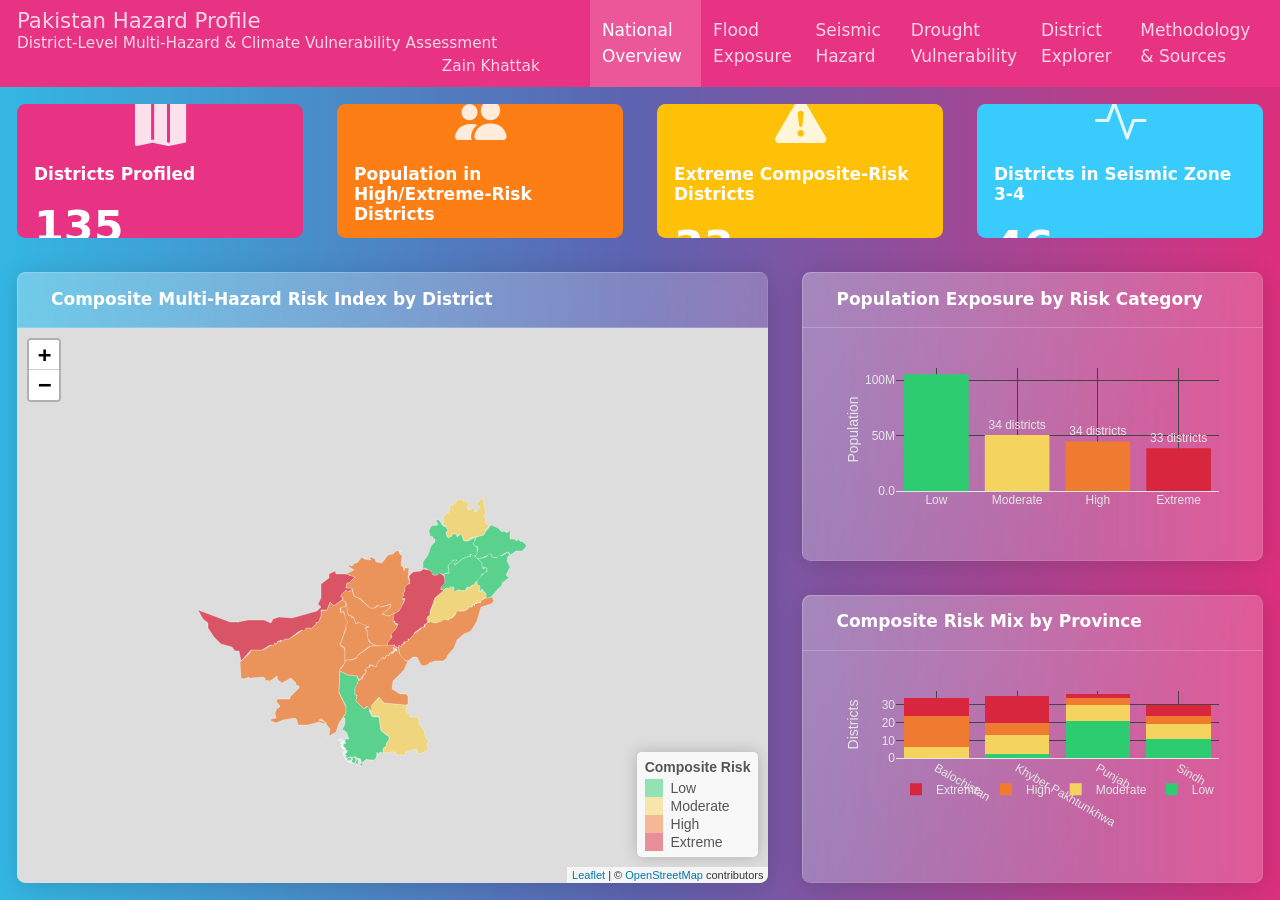
==== pakistan_hazard_profile.html @ 478caf80 "Built site for gh-pages" ====
<!DOCTYPE html>
<html xmlns="http://www.w3.org/1999/xhtml" lang="en" xml:lang="en"><head>

<meta charset="utf-8">
<meta name="generator" content="quarto-1.9.38">

<meta name="viewport" content="width=device-width, initial-scale=1.0, user-scalable=yes">

<meta name="author" content="Zain Khattak">

<title>Pakistan Hazard Profile</title>
<style>

code{white-space: pre-wrap;}
span.smallcaps{font-variant: small-caps;}
div.columns{display: flex; gap: min(4vw, 1.5em);}
div.column{flex: auto; overflow-x: auto;}
div.hanging-indent{margin-left: 1.5em; text-indent: -1.5em;}
ul.task-list{list-style: none;}
ul.task-list li input[type="checkbox"] {
width: 0.8em;
margin: 0 0.8em 0.2em -1em;  vertical-align: middle;
}
</style>


<script>/*!
 * clipboard.js v2.0.11
 * https://clipboardjs.com/
 *
 * Licensed MIT © Zeno Rocha
 */
!function(t,e){"object"==typeof exports&&"object"==typeof module?module.exports=e():"function"==typeof define&&define.amd?define([],e):"object"==typeof exports?exports.ClipboardJS=e():t.ClipboardJS=e()}(this,function(){return n={686:function(t,e,n){"use strict";n.d(e,{default:function(){return b}});var e=n(279),i=n.n(e),e=n(370),u=n.n(e),e=n(817),r=n.n(e);function c(t){try{return document.execCommand(t)}catch(t){return}}var a=function(t){t=r()(t);return c("cut"),t};function o(t,e){var n,o,t=(n=t,o="rtl"===document.documentElement.getAttribute("dir"),(t=document.createElement("textarea")).style.fontSize="12pt",t.style.border="0",t.style.padding="0",t.style.margin="0",t.style.position="absolute",t.style[o?"right":"left"]="-9999px",o=window.pageYOffset||document.documentElement.scrollTop,t.style.top="".concat(o,"px"),t.setAttribute("readonly",""),t.value=n,t);return e.container.appendChild(t),e=r()(t),c("copy"),t.remove(),e}var f=function(t){var e=1<arguments.length&&void 0!==arguments[1]?arguments[1]:{container:document.body},n="";return"string"==typeof t?n=o(t,e):t instanceof HTMLInputElement&&!["text","search","url","tel","password"].includes(null==t?void 0:t.type)?n=o(t.value,e):(n=r()(t),c("copy")),n};function l(t){return(l="function"==typeof Symbol&&"symbol"==typeof Symbol.iterator?function(t){return typeof t}:function(t){return t&&"function"==typeof Symbol&&t.constructor===Symbol&&t!==Symbol.prototype?"symbol":typeof t})(t)}var s=function(){var t=0<arguments.length&&void 0!==arguments[0]?arguments[0]:{},e=t.action,n=void 0===e?"copy":e,o=t.container,e=t.target,t=t.text;if("copy"!==n&&"cut"!==n)throw new Error('Invalid "action" value, use either "copy" or "cut"');if(void 0!==e){if(!e||"object"!==l(e)||1!==e.nodeType)throw new Error('Invalid "target" value, use a valid Element');if("copy"===n&&e.hasAttribute("disabled"))throw new Error('Invalid "target" attribute. Please use "readonly" instead of "disabled" attribute');if("cut"===n&&(e.hasAttribute("readonly")||e.hasAttribute("disabled")))throw new Error('Invalid "target" attribute. You can\'t cut text from elements with "readonly" or "disabled" attributes')}return t?f(t,{container:o}):e?"cut"===n?a(e):f(e,{container:o}):void 0};function p(t){return(p="function"==typeof Symbol&&"symbol"==typeof Symbol.iterator?function(t){return typeof t}:function(t){return t&&"function"==typeof Symbol&&t.constructor===Symbol&&t!==Symbol.prototype?"symbol":typeof t})(t)}function d(t,e){for(var n=0;n<e.length;n++){var o=e[n];o.enumerable=o.enumerable||!1,o.configurable=!0,"value"in o&&(o.writable=!0),Object.defineProperty(t,o.key,o)}}function y(t,e){return(y=Object.setPrototypeOf||function(t,e){return t.__proto__=e,t})(t,e)}function h(n){var o=function(){if("undefined"==typeof Reflect||!Reflect.construct)return!1;if(Reflect.construct.sham)return!1;if("function"==typeof Proxy)return!0;try{return Date.prototype.toString.call(Reflect.construct(Date,[],function(){})),!0}catch(t){return!1}}();return function(){var t,e=v(n);return t=o?(t=v(this).constructor,Reflect.construct(e,arguments,t)):e.apply(this,arguments),e=this,!(t=t)||"object"!==p(t)&&"function"!=typeof t?function(t){if(void 0!==t)return t;throw new ReferenceError("this hasn't been initialised - super() hasn't been called")}(e):t}}function v(t){return(v=Object.setPrototypeOf?Object.getPrototypeOf:function(t){return t.__proto__||Object.getPrototypeOf(t)})(t)}function m(t,e){t="data-clipboard-".concat(t);if(e.hasAttribute(t))return e.getAttribute(t)}var b=function(){!function(t,e){if("function"!=typeof e&&null!==e)throw new TypeError("Super expression must either be null or a function");t.prototype=Object.create(e&&e.prototype,{constructor:{value:t,writable:!0,configurable:!0}}),e&&y(t,e)}(r,i());var t,e,n,o=h(r);function r(t,e){var n;return function(t){if(!(t instanceof r))throw new TypeError("Cannot call a class as a function")}(this),(n=o.call(this)).resolveOptions(e),n.listenClick(t),n}return t=r,n=[{key:"copy",value:function(t){var e=1<arguments.length&&void 0!==arguments[1]?arguments[1]:{container:document.body};return f(t,e)}},{key:"cut",value:function(t){return a(t)}},{key:"isSupported",value:function(){var t=0<arguments.length&&void 0!==arguments[0]?arguments[0]:["copy","cut"],t="string"==typeof t?[t]:t,e=!!document.queryCommandSupported;return t.forEach(function(t){e=e&&!!document.queryCommandSupported(t)}),e}}],(e=[{key:"resolveOptions",value:function(){var t=0<arguments.length&&void 0!==arguments[0]?arguments[0]:{};this.action="function"==typeof t.action?t.action:this.defaultAction,this.target="function"==typeof t.target?t.target:this.defaultTarget,this.text="function"==typeof t.text?t.text:this.defaultText,this.container="object"===p(t.container)?t.container:document.body}},{key:"listenClick",value:function(t){var e=this;this.listener=u()(t,"click",function(t){return e.onClick(t)})}},{key:"onClick",value:function(t){var e=t.delegateTarget||t.currentTarget,n=this.action(e)||"copy",t=s({action:n,container:this.container,target:this.target(e),text:this.text(e)});this.emit(t?"success":"error",{action:n,text:t,trigger:e,clearSelection:function(){e&&e.focus(),window.getSelection().removeAllRanges()}})}},{key:"defaultAction",value:function(t){return m("action",t)}},{key:"defaultTarget",value:function(t){t=m("target",t);if(t)return document.querySelector(t)}},{key:"defaultText",value:function(t){return m("text",t)}},{key:"destroy",value:function(){this.listener.destroy()}}])&&d(t.prototype,e),n&&d(t,n),r}()},828:function(t){var e;"undefined"==typeof Element||Element.prototype.matches||((e=Element.prototype).matches=e.matchesSelector||e.mozMatchesSelector||e.msMatchesSelector||e.oMatchesSelector||e.webkitMatchesSelector),t.exports=function(t,e){for(;t&&9!==t.nodeType;){if("function"==typeof t.matches&&t.matches(e))return t;t=t.parentNode}}},438:function(t,e,n){var u=n(828);function i(t,e,n,o,r){var i=function(e,n,t,o){return function(t){t.delegateTarget=u(t.target,n),t.delegateTarget&&o.call(e,t)}}.apply(this,arguments);return t.addEventListener(n,i,r),{destroy:function(){t.removeEventListener(n,i,r)}}}t.exports=function(t,e,n,o,r){return"function"==typeof t.addEventListener?i.apply(null,arguments):"function"==typeof n?i.bind(null,document).apply(null,arguments):("string"==typeof t&&(t=document.querySelectorAll(t)),Array.prototype.map.call(t,function(t){return i(t,e,n,o,r)}))}},879:function(t,n){n.node=function(t){return void 0!==t&&t instanceof HTMLElement&&1===t.nodeType},n.nodeList=function(t){var e=Object.prototype.toString.call(t);return void 0!==t&&("[object NodeList]"===e||"[object HTMLCollection]"===e)&&"length"in t&&(0===t.length||n.node(t[0]))},n.string=function(t){return"string"==typeof t||t instanceof String},n.fn=function(t){return"[object Function]"===Object.prototype.toString.call(t)}},370:function(t,e,n){var f=n(879),l=n(438);t.exports=function(t,e,n){if(!t&&!e&&!n)throw new Error("Missing required arguments");if(!f.string(e))throw new TypeError("Second argument must be a String");if(!f.fn(n))throw new TypeError("Third argument must be a Function");if(f.node(t))return c=e,a=n,(u=t).addEventListener(c,a),{destroy:function(){u.removeEventListener(c,a)}};if(f.nodeList(t))return o=t,r=e,i=n,Array.prototype.forEach.call(o,function(t){t.addEventListener(r,i)}),{destroy:function(){Array.prototype.forEach.call(o,function(t){t.removeEventListener(r,i)})}};if(f.string(t))return t=t,e=e,n=n,l(document.body,t,e,n);throw new TypeError("First argument must be a String, HTMLElement, HTMLCollection, or NodeList");var o,r,i,u,c,a}},817:function(t){t.exports=function(t){var e,n="SELECT"===t.nodeName?(t.focus(),t.value):"INPUT"===t.nodeName||"TEXTAREA"===t.nodeName?((e=t.hasAttribute("readonly"))||t.setAttribute("readonly",""),t.select(),t.setSelectionRange(0,t.value.length),e||t.removeAttribute("readonly"),t.value):(t.hasAttribute("contenteditable")&&t.focus(),n=window.getSelection(),(e=document.createRange()).selectNodeContents(t),n.removeAllRanges(),n.addRange(e),n.toString());return n}},279:function(t){function e(){}e.prototype={on:function(t,e,n){var o=this.e||(this.e={});return(o[t]||(o[t]=[])).push({fn:e,ctx:n}),this},once:function(t,e,n){var o=this;function r(){o.off(t,r),e.apply(n,arguments)}return r._=e,this.on(t,r,n)},emit:function(t){for(var e=[].slice.call(arguments,1),n=((this.e||(this.e={}))[t]||[]).slice(),o=0,r=n.length;o<r;o++)n[o].fn.apply(n[o].ctx,e);return this},off:function(t,e){var n=this.e||(this.e={}),o=n[t],r=[];if(o&&e)for(var i=0,u=o.length;i<u;i++)o[i].fn!==e&&o[i].fn._!==e&&r.push(o[i]);return r.length?n[t]=r:delete n[t],this}},t.exports=e,t.exports.TinyEmitter=e}},r={},o.n=function(t){var e=t&&t.__esModule?function(){return t.default}:function(){return t};return o.d(e,{a:e}),e},o.d=function(t,e){for(var n in e)o.o(e,n)&&!o.o(t,n)&&Object.defineProperty(t,n,{enumerable:!0,get:e[n]})},o.o=function(t,e){return Object.prototype.hasOwnProperty.call(t,e)},o(686).default;function o(t){if(r[t])return r[t].exports;var e=r[t]={exports:{}};return n[t](e,e.exports,o),e.exports}var n,r});</script>
<script src="[data-uri]" type="module"></script>
<script src="[data-uri]" type="module"></script>
<script>/**
 * @popperjs/core v2.11.7 - MIT License
 */

!function(e,t){"object"==typeof exports&&"undefined"!=typeof module?t(exports):"function"==typeof define&&define.amd?define(["exports"],t):t((e="undefined"!=typeof globalThis?globalThis:e||self).Popper={})}(this,(function(e){"use strict";function t(e){if(null==e)return window;if("[object Window]"!==e.toString()){var t=e.ownerDocument;return t&&t.defaultView||window}return e}function n(e){return e instanceof t(e).Element||e instanceof Element}function r(e){return e instanceof t(e).HTMLElement||e instanceof HTMLElement}function o(e){return"undefined"!=typeof ShadowRoot&&(e instanceof t(e).ShadowRoot||e instanceof ShadowRoot)}var i=Math.max,a=Math.min,s=Math.round;function f(){var e=navigator.userAgentData;return null!=e&&e.brands&&Array.isArray(e.brands)?e.brands.map((function(e){return e.brand+"/"+e.version})).join(" "):navigator.userAgent}function c(){return!/^((?!chrome|android).)*safari/i.test(f())}function p(e,o,i){void 0===o&&(o=!1),void 0===i&&(i=!1);var a=e.getBoundingClientRect(),f=1,p=1;o&&r(e)&&(f=e.offsetWidth>0&&s(a.width)/e.offsetWidth||1,p=e.offsetHeight>0&&s(a.height)/e.offsetHeight||1);var u=(n(e)?t(e):window).visualViewport,l=!c()&&i,d=(a.left+(l&&u?u.offsetLeft:0))/f,h=(a.top+(l&&u?u.offsetTop:0))/p,m=a.width/f,v=a.height/p;return{width:m,height:v,top:h,right:d+m,bottom:h+v,left:d,x:d,y:h}}function u(e){var n=t(e);return{scrollLeft:n.pageXOffset,scrollTop:n.pageYOffset}}function l(e){return e?(e.nodeName||"").toLowerCase():null}function d(e){return((n(e)?e.ownerDocument:e.document)||window.document).documentElement}function h(e){return p(d(e)).left+u(e).scrollLeft}function m(e){return t(e).getComputedStyle(e)}function v(e){var t=m(e),n=t.overflow,r=t.overflowX,o=t.overflowY;return/auto|scroll|overlay|hidden/.test(n+o+r)}function y(e,n,o){void 0===o&&(o=!1);var i,a,f=r(n),c=r(n)&&function(e){var t=e.getBoundingClientRect(),n=s(t.width)/e.offsetWidth||1,r=s(t.height)/e.offsetHeight||1;return 1!==n||1!==r}(n),m=d(n),y=p(e,c,o),g={scrollLeft:0,scrollTop:0},b={x:0,y:0};return(f||!f&&!o)&&(("body"!==l(n)||v(m))&&(g=(i=n)!==t(i)&&r(i)?{scrollLeft:(a=i).scrollLeft,scrollTop:a.scrollTop}:u(i)),r(n)?((b=p(n,!0)).x+=n.clientLeft,b.y+=n.clientTop):m&&(b.x=h(m))),{x:y.left+g.scrollLeft-b.x,y:y.top+g.scrollTop-b.y,width:y.width,height:y.height}}function g(e){var t=p(e),n=e.offsetWidth,r=e.offsetHeight;return Math.abs(t.width-n)<=1&&(n=t.width),Math.abs(t.height-r)<=1&&(r=t.height),{x:e.offsetLeft,y:e.offsetTop,width:n,height:r}}function b(e){return"html"===l(e)?e:e.assignedSlot||e.parentNode||(o(e)?e.host:null)||d(e)}function x(e){return["html","body","#document"].indexOf(l(e))>=0?e.ownerDocument.body:r(e)&&v(e)?e:x(b(e))}function w(e,n){var r;void 0===n&&(n=[]);var o=x(e),i=o===(null==(r=e.ownerDocument)?void 0:r.body),a=t(o),s=i?[a].concat(a.visualViewport||[],v(o)?o:[]):o,f=n.concat(s);return i?f:f.concat(w(b(s)))}function O(e){return["table","td","th"].indexOf(l(e))>=0}function j(e){return r(e)&&"fixed"!==m(e).position?e.offsetParent:null}function E(e){for(var n=t(e),i=j(e);i&&O(i)&&"static"===m(i).position;)i=j(i);return i&&("html"===l(i)||"body"===l(i)&&"static"===m(i).position)?n:i||function(e){var t=/firefox/i.test(f());if(/Trident/i.test(f())&&r(e)&&"fixed"===m(e).position)return null;var n=b(e);for(o(n)&&(n=n.host);r(n)&&["html","body"].indexOf(l(n))<0;){var i=m(n);if("none"!==i.transform||"none"!==i.perspective||"paint"===i.contain||-1!==["transform","perspective"].indexOf(i.willChange)||t&&"filter"===i.willChange||t&&i.filter&&"none"!==i.filter)return n;n=n.parentNode}return null}(e)||n}var D="top",A="bottom",L="right",P="left",M="auto",k=[D,A,L,P],W="start",B="end",H="viewport",T="popper",R=k.reduce((function(e,t){return e.concat([t+"-"+W,t+"-"+B])}),[]),S=[].concat(k,[M]).reduce((function(e,t){return e.concat([t,t+"-"+W,t+"-"+B])}),[]),V=["beforeRead","read","afterRead","beforeMain","main","afterMain","beforeWrite","write","afterWrite"];function q(e){var t=new Map,n=new Set,r=[];function o(e){n.add(e.name),[].concat(e.requires||[],e.requiresIfExists||[]).forEach((function(e){if(!n.has(e)){var r=t.get(e);r&&o(r)}})),r.push(e)}return e.forEach((function(e){t.set(e.name,e)})),e.forEach((function(e){n.has(e.name)||o(e)})),r}function C(e){return e.split("-")[0]}function N(e,t){var n=t.getRootNode&&t.getRootNode();if(e.contains(t))return!0;if(n&&o(n)){var r=t;do{if(r&&e.isSameNode(r))return!0;r=r.parentNode||r.host}while(r)}return!1}function I(e){return Object.assign({},e,{left:e.x,top:e.y,right:e.x+e.width,bottom:e.y+e.height})}function _(e,r,o){return r===H?I(function(e,n){var r=t(e),o=d(e),i=r.visualViewport,a=o.clientWidth,s=o.clientHeight,f=0,p=0;if(i){a=i.width,s=i.height;var u=c();(u||!u&&"fixed"===n)&&(f=i.offsetLeft,p=i.offsetTop)}return{width:a,height:s,x:f+h(e),y:p}}(e,o)):n(r)?function(e,t){var n=p(e,!1,"fixed"===t);return n.top=n.top+e.clientTop,n.left=n.left+e.clientLeft,n.bottom=n.top+e.clientHeight,n.right=n.left+e.clientWidth,n.width=e.clientWidth,n.height=e.clientHeight,n.x=n.left,n.y=n.top,n}(r,o):I(function(e){var t,n=d(e),r=u(e),o=null==(t=e.ownerDocument)?void 0:t.body,a=i(n.scrollWidth,n.clientWidth,o?o.scrollWidth:0,o?o.clientWidth:0),s=i(n.scrollHeight,n.clientHeight,o?o.scrollHeight:0,o?o.clientHeight:0),f=-r.scrollLeft+h(e),c=-r.scrollTop;return"rtl"===m(o||n).direction&&(f+=i(n.clientWidth,o?o.clientWidth:0)-a),{width:a,height:s,x:f,y:c}}(d(e)))}function F(e,t,o,s){var f="clippingParents"===t?function(e){var t=w(b(e)),o=["absolute","fixed"].indexOf(m(e).position)>=0&&r(e)?E(e):e;return n(o)?t.filter((function(e){return n(e)&&N(e,o)&&"body"!==l(e)})):[]}(e):[].concat(t),c=[].concat(f,[o]),p=c[0],u=c.reduce((function(t,n){var r=_(e,n,s);return t.top=i(r.top,t.top),t.right=a(r.right,t.right),t.bottom=a(r.bottom,t.bottom),t.left=i(r.left,t.left),t}),_(e,p,s));return u.width=u.right-u.left,u.height=u.bottom-u.top,u.x=u.left,u.y=u.top,u}function U(e){return e.split("-")[1]}function z(e){return["top","bottom"].indexOf(e)>=0?"x":"y"}function X(e){var t,n=e.reference,r=e.element,o=e.placement,i=o?C(o):null,a=o?U(o):null,s=n.x+n.width/2-r.width/2,f=n.y+n.height/2-r.height/2;switch(i){case D:t={x:s,y:n.y-r.height};break;case A:t={x:s,y:n.y+n.height};break;case L:t={x:n.x+n.width,y:f};break;case P:t={x:n.x-r.width,y:f};break;default:t={x:n.x,y:n.y}}var c=i?z(i):null;if(null!=c){var p="y"===c?"height":"width";switch(a){case W:t[c]=t[c]-(n[p]/2-r[p]/2);break;case B:t[c]=t[c]+(n[p]/2-r[p]/2)}}return t}function Y(e){return Object.assign({},{top:0,right:0,bottom:0,left:0},e)}function G(e,t){return t.reduce((function(t,n){return t[n]=e,t}),{})}function J(e,t){void 0===t&&(t={});var r=t,o=r.placement,i=void 0===o?e.placement:o,a=r.strategy,s=void 0===a?e.strategy:a,f=r.boundary,c=void 0===f?"clippingParents":f,u=r.rootBoundary,l=void 0===u?H:u,h=r.elementContext,m=void 0===h?T:h,v=r.altBoundary,y=void 0!==v&&v,g=r.padding,b=void 0===g?0:g,x=Y("number"!=typeof b?b:G(b,k)),w=m===T?"reference":T,O=e.rects.popper,j=e.elements[y?w:m],E=F(n(j)?j:j.contextElement||d(e.elements.popper),c,l,s),P=p(e.elements.reference),M=X({reference:P,element:O,strategy:"absolute",placement:i}),W=I(Object.assign({},O,M)),B=m===T?W:P,R={top:E.top-B.top+x.top,bottom:B.bottom-E.bottom+x.bottom,left:E.left-B.left+x.left,right:B.right-E.right+x.right},S=e.modifiersData.offset;if(m===T&&S){var V=S[i];Object.keys(R).forEach((function(e){var t=[L,A].indexOf(e)>=0?1:-1,n=[D,A].indexOf(e)>=0?"y":"x";R[e]+=V[n]*t}))}return R}var K={placement:"bottom",modifiers:[],strategy:"absolute"};function Q(){for(var e=arguments.length,t=new Array(e),n=0;n<e;n++)t[n]=arguments[n];return!t.some((function(e){return!(e&&"function"==typeof e.getBoundingClientRect)}))}function Z(e){void 0===e&&(e={});var t=e,r=t.defaultModifiers,o=void 0===r?[]:r,i=t.defaultOptions,a=void 0===i?K:i;return function(e,t,r){void 0===r&&(r=a);var i,s,f={placement:"bottom",orderedModifiers:[],options:Object.assign({},K,a),modifiersData:{},elements:{reference:e,popper:t},attributes:{},styles:{}},c=[],p=!1,u={state:f,setOptions:function(r){var i="function"==typeof r?r(f.options):r;l(),f.options=Object.assign({},a,f.options,i),f.scrollParents={reference:n(e)?w(e):e.contextElement?w(e.contextElement):[],popper:w(t)};var s,p,d=function(e){var t=q(e);return V.reduce((function(e,n){return e.concat(t.filter((function(e){return e.phase===n})))}),[])}((s=[].concat(o,f.options.modifiers),p=s.reduce((function(e,t){var n=e[t.name];return e[t.name]=n?Object.assign({},n,t,{options:Object.assign({},n.options,t.options),data:Object.assign({},n.data,t.data)}):t,e}),{}),Object.keys(p).map((function(e){return p[e]}))));return f.orderedModifiers=d.filter((function(e){return e.enabled})),f.orderedModifiers.forEach((function(e){var t=e.name,n=e.options,r=void 0===n?{}:n,o=e.effect;if("function"==typeof o){var i=o({state:f,name:t,instance:u,options:r}),a=function(){};c.push(i||a)}})),u.update()},forceUpdate:function(){if(!p){var e=f.elements,t=e.reference,n=e.popper;if(Q(t,n)){f.rects={reference:y(t,E(n),"fixed"===f.options.strategy),popper:g(n)},f.reset=!1,f.placement=f.options.placement,f.orderedModifiers.forEach((function(e){return f.modifiersData[e.name]=Object.assign({},e.data)}));for(var r=0;r<f.orderedModifiers.length;r++)if(!0!==f.reset){var o=f.orderedModifiers[r],i=o.fn,a=o.options,s=void 0===a?{}:a,c=o.name;"function"==typeof i&&(f=i({state:f,options:s,name:c,instance:u})||f)}else f.reset=!1,r=-1}}},update:(i=function(){return new Promise((function(e){u.forceUpdate(),e(f)}))},function(){return s||(s=new Promise((function(e){Promise.resolve().then((function(){s=void 0,e(i())}))}))),s}),destroy:function(){l(),p=!0}};if(!Q(e,t))return u;function l(){c.forEach((function(e){return e()})),c=[]}return u.setOptions(r).then((function(e){!p&&r.onFirstUpdate&&r.onFirstUpdate(e)})),u}}var $={passive:!0};var ee={name:"eventListeners",enabled:!0,phase:"write",fn:function(){},effect:function(e){var n=e.state,r=e.instance,o=e.options,i=o.scroll,a=void 0===i||i,s=o.resize,f=void 0===s||s,c=t(n.elements.popper),p=[].concat(n.scrollParents.reference,n.scrollParents.popper);return a&&p.forEach((function(e){e.addEventListener("scroll",r.update,$)})),f&&c.addEventListener("resize",r.update,$),function(){a&&p.forEach((function(e){e.removeEventListener("scroll",r.update,$)})),f&&c.removeEventListener("resize",r.update,$)}},data:{}};var te={name:"popperOffsets",enabled:!0,phase:"read",fn:function(e){var t=e.state,n=e.name;t.modifiersData[n]=X({reference:t.rects.reference,element:t.rects.popper,strategy:"absolute",placement:t.placement})},data:{}},ne={top:"auto",right:"auto",bottom:"auto",left:"auto"};function re(e){var n,r=e.popper,o=e.popperRect,i=e.placement,a=e.variation,f=e.offsets,c=e.position,p=e.gpuAcceleration,u=e.adaptive,l=e.roundOffsets,h=e.isFixed,v=f.x,y=void 0===v?0:v,g=f.y,b=void 0===g?0:g,x="function"==typeof l?l({x:y,y:b}):{x:y,y:b};y=x.x,b=x.y;var w=f.hasOwnProperty("x"),O=f.hasOwnProperty("y"),j=P,M=D,k=window;if(u){var W=E(r),H="clientHeight",T="clientWidth";if(W===t(r)&&"static"!==m(W=d(r)).position&&"absolute"===c&&(H="scrollHeight",T="scrollWidth"),W=W,i===D||(i===P||i===L)&&a===B)M=A,b-=(h&&W===k&&k.visualViewport?k.visualViewport.height:W[H])-o.height,b*=p?1:-1;if(i===P||(i===D||i===A)&&a===B)j=L,y-=(h&&W===k&&k.visualViewport?k.visualViewport.width:W[T])-o.width,y*=p?1:-1}var R,S=Object.assign({position:c},u&&ne),V=!0===l?function(e,t){var n=e.x,r=e.y,o=t.devicePixelRatio||1;return{x:s(n*o)/o||0,y:s(r*o)/o||0}}({x:y,y:b},t(r)):{x:y,y:b};return y=V.x,b=V.y,p?Object.assign({},S,((R={})[M]=O?"0":"",R[j]=w?"0":"",R.transform=(k.devicePixelRatio||1)<=1?"translate("+y+"px, "+b+"px)":"translate3d("+y+"px, "+b+"px, 0)",R)):Object.assign({},S,((n={})[M]=O?b+"px":"",n[j]=w?y+"px":"",n.transform="",n))}var oe={name:"computeStyles",enabled:!0,phase:"beforeWrite",fn:function(e){var t=e.state,n=e.options,r=n.gpuAcceleration,o=void 0===r||r,i=n.adaptive,a=void 0===i||i,s=n.roundOffsets,f=void 0===s||s,c={placement:C(t.placement),variation:U(t.placement),popper:t.elements.popper,popperRect:t.rects.popper,gpuAcceleration:o,isFixed:"fixed"===t.options.strategy};null!=t.modifiersData.popperOffsets&&(t.styles.popper=Object.assign({},t.styles.popper,re(Object.assign({},c,{offsets:t.modifiersData.popperOffsets,position:t.options.strategy,adaptive:a,roundOffsets:f})))),null!=t.modifiersData.arrow&&(t.styles.arrow=Object.assign({},t.styles.arrow,re(Object.assign({},c,{offsets:t.modifiersData.arrow,position:"absolute",adaptive:!1,roundOffsets:f})))),t.attributes.popper=Object.assign({},t.attributes.popper,{"data-popper-placement":t.placement})},data:{}};var ie={name:"applyStyles",enabled:!0,phase:"write",fn:function(e){var t=e.state;Object.keys(t.elements).forEach((function(e){var n=t.styles[e]||{},o=t.attributes[e]||{},i=t.elements[e];r(i)&&l(i)&&(Object.assign(i.style,n),Object.keys(o).forEach((function(e){var t=o[e];!1===t?i.removeAttribute(e):i.setAttribute(e,!0===t?"":t)})))}))},effect:function(e){var t=e.state,n={popper:{position:t.options.strategy,left:"0",top:"0",margin:"0"},arrow:{position:"absolute"},reference:{}};return Object.assign(t.elements.popper.style,n.popper),t.styles=n,t.elements.arrow&&Object.assign(t.elements.arrow.style,n.arrow),function(){Object.keys(t.elements).forEach((function(e){var o=t.elements[e],i=t.attributes[e]||{},a=Object.keys(t.styles.hasOwnProperty(e)?t.styles[e]:n[e]).reduce((function(e,t){return e[t]="",e}),{});r(o)&&l(o)&&(Object.assign(o.style,a),Object.keys(i).forEach((function(e){o.removeAttribute(e)})))}))}},requires:["computeStyles"]};var ae={name:"offset",enabled:!0,phase:"main",requires:["popperOffsets"],fn:function(e){var t=e.state,n=e.options,r=e.name,o=n.offset,i=void 0===o?[0,0]:o,a=S.reduce((function(e,n){return e[n]=function(e,t,n){var r=C(e),o=[P,D].indexOf(r)>=0?-1:1,i="function"==typeof n?n(Object.assign({},t,{placement:e})):n,a=i[0],s=i[1];return a=a||0,s=(s||0)*o,[P,L].indexOf(r)>=0?{x:s,y:a}:{x:a,y:s}}(n,t.rects,i),e}),{}),s=a[t.placement],f=s.x,c=s.y;null!=t.modifiersData.popperOffsets&&(t.modifiersData.popperOffsets.x+=f,t.modifiersData.popperOffsets.y+=c),t.modifiersData[r]=a}},se={left:"right",right:"left",bottom:"top",top:"bottom"};function fe(e){return e.replace(/left|right|bottom|top/g,(function(e){return se[e]}))}var ce={start:"end",end:"start"};function pe(e){return e.replace(/start|end/g,(function(e){return ce[e]}))}function ue(e,t){void 0===t&&(t={});var n=t,r=n.placement,o=n.boundary,i=n.rootBoundary,a=n.padding,s=n.flipVariations,f=n.allowedAutoPlacements,c=void 0===f?S:f,p=U(r),u=p?s?R:R.filter((function(e){return U(e)===p})):k,l=u.filter((function(e){return c.indexOf(e)>=0}));0===l.length&&(l=u);var d=l.reduce((function(t,n){return t[n]=J(e,{placement:n,boundary:o,rootBoundary:i,padding:a})[C(n)],t}),{});return Object.keys(d).sort((function(e,t){return d[e]-d[t]}))}var le={name:"flip",enabled:!0,phase:"main",fn:function(e){var t=e.state,n=e.options,r=e.name;if(!t.modifiersData[r]._skip){for(var o=n.mainAxis,i=void 0===o||o,a=n.altAxis,s=void 0===a||a,f=n.fallbackPlacements,c=n.padding,p=n.boundary,u=n.rootBoundary,l=n.altBoundary,d=n.flipVariations,h=void 0===d||d,m=n.allowedAutoPlacements,v=t.options.placement,y=C(v),g=f||(y===v||!h?[fe(v)]:function(e){if(C(e)===M)return[];var t=fe(e);return[pe(e),t,pe(t)]}(v)),b=[v].concat(g).reduce((function(e,n){return e.concat(C(n)===M?ue(t,{placement:n,boundary:p,rootBoundary:u,padding:c,flipVariations:h,allowedAutoPlacements:m}):n)}),[]),x=t.rects.reference,w=t.rects.popper,O=new Map,j=!0,E=b[0],k=0;k<b.length;k++){var B=b[k],H=C(B),T=U(B)===W,R=[D,A].indexOf(H)>=0,S=R?"width":"height",V=J(t,{placement:B,boundary:p,rootBoundary:u,altBoundary:l,padding:c}),q=R?T?L:P:T?A:D;x[S]>w[S]&&(q=fe(q));var N=fe(q),I=[];if(i&&I.push(V[H]<=0),s&&I.push(V[q]<=0,V[N]<=0),I.every((function(e){return e}))){E=B,j=!1;break}O.set(B,I)}if(j)for(var _=function(e){var t=b.find((function(t){var n=O.get(t);if(n)return n.slice(0,e).every((function(e){return e}))}));if(t)return E=t,"break"},F=h?3:1;F>0;F--){if("break"===_(F))break}t.placement!==E&&(t.modifiersData[r]._skip=!0,t.placement=E,t.reset=!0)}},requiresIfExists:["offset"],data:{_skip:!1}};function de(e,t,n){return i(e,a(t,n))}var he={name:"preventOverflow",enabled:!0,phase:"main",fn:function(e){var t=e.state,n=e.options,r=e.name,o=n.mainAxis,s=void 0===o||o,f=n.altAxis,c=void 0!==f&&f,p=n.boundary,u=n.rootBoundary,l=n.altBoundary,d=n.padding,h=n.tether,m=void 0===h||h,v=n.tetherOffset,y=void 0===v?0:v,b=J(t,{boundary:p,rootBoundary:u,padding:d,altBoundary:l}),x=C(t.placement),w=U(t.placement),O=!w,j=z(x),M="x"===j?"y":"x",k=t.modifiersData.popperOffsets,B=t.rects.reference,H=t.rects.popper,T="function"==typeof y?y(Object.assign({},t.rects,{placement:t.placement})):y,R="number"==typeof T?{mainAxis:T,altAxis:T}:Object.assign({mainAxis:0,altAxis:0},T),S=t.modifiersData.offset?t.modifiersData.offset[t.placement]:null,V={x:0,y:0};if(k){if(s){var q,N="y"===j?D:P,I="y"===j?A:L,_="y"===j?"height":"width",F=k[j],X=F+b[N],Y=F-b[I],G=m?-H[_]/2:0,K=w===W?B[_]:H[_],Q=w===W?-H[_]:-B[_],Z=t.elements.arrow,$=m&&Z?g(Z):{width:0,height:0},ee=t.modifiersData["arrow#persistent"]?t.modifiersData["arrow#persistent"].padding:{top:0,right:0,bottom:0,left:0},te=ee[N],ne=ee[I],re=de(0,B[_],$[_]),oe=O?B[_]/2-G-re-te-R.mainAxis:K-re-te-R.mainAxis,ie=O?-B[_]/2+G+re+ne+R.mainAxis:Q+re+ne+R.mainAxis,ae=t.elements.arrow&&E(t.elements.arrow),se=ae?"y"===j?ae.clientTop||0:ae.clientLeft||0:0,fe=null!=(q=null==S?void 0:S[j])?q:0,ce=F+ie-fe,pe=de(m?a(X,F+oe-fe-se):X,F,m?i(Y,ce):Y);k[j]=pe,V[j]=pe-F}if(c){var ue,le="x"===j?D:P,he="x"===j?A:L,me=k[M],ve="y"===M?"height":"width",ye=me+b[le],ge=me-b[he],be=-1!==[D,P].indexOf(x),xe=null!=(ue=null==S?void 0:S[M])?ue:0,we=be?ye:me-B[ve]-H[ve]-xe+R.altAxis,Oe=be?me+B[ve]+H[ve]-xe-R.altAxis:ge,je=m&&be?function(e,t,n){var r=de(e,t,n);return r>n?n:r}(we,me,Oe):de(m?we:ye,me,m?Oe:ge);k[M]=je,V[M]=je-me}t.modifiersData[r]=V}},requiresIfExists:["offset"]};var me={name:"arrow",enabled:!0,phase:"main",fn:function(e){var t,n=e.state,r=e.name,o=e.options,i=n.elements.arrow,a=n.modifiersData.popperOffsets,s=C(n.placement),f=z(s),c=[P,L].indexOf(s)>=0?"height":"width";if(i&&a){var p=function(e,t){return Y("number"!=typeof(e="function"==typeof e?e(Object.assign({},t.rects,{placement:t.placement})):e)?e:G(e,k))}(o.padding,n),u=g(i),l="y"===f?D:P,d="y"===f?A:L,h=n.rects.reference[c]+n.rects.reference[f]-a[f]-n.rects.popper[c],m=a[f]-n.rects.reference[f],v=E(i),y=v?"y"===f?v.clientHeight||0:v.clientWidth||0:0,b=h/2-m/2,x=p[l],w=y-u[c]-p[d],O=y/2-u[c]/2+b,j=de(x,O,w),M=f;n.modifiersData[r]=((t={})[M]=j,t.centerOffset=j-O,t)}},effect:function(e){var t=e.state,n=e.options.element,r=void 0===n?"[data-popper-arrow]":n;null!=r&&("string"!=typeof r||(r=t.elements.popper.querySelector(r)))&&N(t.elements.popper,r)&&(t.elements.arrow=r)},requires:["popperOffsets"],requiresIfExists:["preventOverflow"]};function ve(e,t,n){return void 0===n&&(n={x:0,y:0}),{top:e.top-t.height-n.y,right:e.right-t.width+n.x,bottom:e.bottom-t.height+n.y,left:e.left-t.width-n.x}}function ye(e){return[D,L,A,P].some((function(t){return e[t]>=0}))}var ge={name:"hide",enabled:!0,phase:"main",requiresIfExists:["preventOverflow"],fn:function(e){var t=e.state,n=e.name,r=t.rects.reference,o=t.rects.popper,i=t.modifiersData.preventOverflow,a=J(t,{elementContext:"reference"}),s=J(t,{altBoundary:!0}),f=ve(a,r),c=ve(s,o,i),p=ye(f),u=ye(c);t.modifiersData[n]={referenceClippingOffsets:f,popperEscapeOffsets:c,isReferenceHidden:p,hasPopperEscaped:u},t.attributes.popper=Object.assign({},t.attributes.popper,{"data-popper-reference-hidden":p,"data-popper-escaped":u})}},be=Z({defaultModifiers:[ee,te,oe,ie]}),xe=[ee,te,oe,ie,ae,le,he,me,ge],we=Z({defaultModifiers:xe});e.applyStyles=ie,e.arrow=me,e.computeStyles=oe,e.createPopper=we,e.createPopperLite=be,e.defaultModifiers=xe,e.detectOverflow=J,e.eventListeners=ee,e.flip=le,e.hide=ge,e.offset=ae,e.popperGenerator=Z,e.popperOffsets=te,e.preventOverflow=he,Object.defineProperty(e,"__esModule",{value:!0})}));

</script>
<script>!function(e,t){"object"==typeof exports&&"undefined"!=typeof module?module.exports=t(require("@popperjs/core")):"function"==typeof define&&define.amd?define(["@popperjs/core"],t):(e=e||self).tippy=t(e.Popper)}(this,(function(e){"use strict";var t={passive:!0,capture:!0},n=function(){return document.body};function r(e,t,n){if(Array.isArray(e)){var r=e[t];return null==r?Array.isArray(n)?n[t]:n:r}return e}function o(e,t){var n={}.toString.call(e);return 0===n.indexOf("[object")&&n.indexOf(t+"]")>-1}function i(e,t){return"function"==typeof e?e.apply(void 0,t):e}function a(e,t){return 0===t?e:function(r){clearTimeout(n),n=setTimeout((function(){e(r)}),t)};var n}function s(e,t){var n=Object.assign({},e);return t.forEach((function(e){delete n[e]})),n}function u(e){return[].concat(e)}function c(e,t){-1===e.indexOf(t)&&e.push(t)}function p(e){return e.split("-")[0]}function f(e){return[].slice.call(e)}function l(e){return Object.keys(e).reduce((function(t,n){return void 0!==e[n]&&(t[n]=e[n]),t}),{})}function d(){return document.createElement("div")}function v(e){return["Element","Fragment"].some((function(t){return o(e,t)}))}function m(e){return o(e,"MouseEvent")}function g(e){return!(!e||!e._tippy||e._tippy.reference!==e)}function h(e){return v(e)?[e]:function(e){return o(e,"NodeList")}(e)?f(e):Array.isArray(e)?e:f(document.querySelectorAll(e))}function b(e,t){e.forEach((function(e){e&&(e.style.transitionDuration=t+"ms")}))}function y(e,t){e.forEach((function(e){e&&e.setAttribute("data-state",t)}))}function w(e){var t,n=u(e)[0];return null!=n&&null!=(t=n.ownerDocument)&&t.body?n.ownerDocument:document}function E(e,t,n){var r=t+"EventListener";["transitionend","webkitTransitionEnd"].forEach((function(t){e[r](t,n)}))}function O(e,t){for(var n=t;n;){var r;if(e.contains(n))return!0;n=null==n.getRootNode||null==(r=n.getRootNode())?void 0:r.host}return!1}var x={isTouch:!1},C=0;function T(){x.isTouch||(x.isTouch=!0,window.performance&&document.addEventListener("mousemove",A))}function A(){var e=performance.now();e-C<20&&(x.isTouch=!1,document.removeEventListener("mousemove",A)),C=e}function L(){var e=document.activeElement;if(g(e)){var t=e._tippy;e.blur&&!t.state.isVisible&&e.blur()}}var D=!!("undefined"!=typeof window&&"undefined"!=typeof document)&&!!window.msCrypto,R=Object.assign({appendTo:n,aria:{content:"auto",expanded:"auto"},delay:0,duration:[300,250],getReferenceClientRect:null,hideOnClick:!0,ignoreAttributes:!1,interactive:!1,interactiveBorder:2,interactiveDebounce:0,moveTransition:"",offset:[0,10],onAfterUpdate:function(){},onBeforeUpdate:function(){},onCreate:function(){},onDestroy:function(){},onHidden:function(){},onHide:function(){},onMount:function(){},onShow:function(){},onShown:function(){},onTrigger:function(){},onUntrigger:function(){},onClickOutside:function(){},placement:"top",plugins:[],popperOptions:{},render:null,showOnCreate:!1,touch:!0,trigger:"mouseenter focus",triggerTarget:null},{animateFill:!1,followCursor:!1,inlinePositioning:!1,sticky:!1},{allowHTML:!1,animation:"fade",arrow:!0,content:"",inertia:!1,maxWidth:350,role:"tooltip",theme:"",zIndex:9999}),k=Object.keys(R);function P(e){var t=(e.plugins||[]).reduce((function(t,n){var r,o=n.name,i=n.defaultValue;o&&(t[o]=void 0!==e[o]?e[o]:null!=(r=R[o])?r:i);return t}),{});return Object.assign({},e,t)}function j(e,t){var n=Object.assign({},t,{content:i(t.content,[e])},t.ignoreAttributes?{}:function(e,t){return(t?Object.keys(P(Object.assign({},R,{plugins:t}))):k).reduce((function(t,n){var r=(e.getAttribute("data-tippy-"+n)||"").trim();if(!r)return t;if("content"===n)t[n]=r;else try{t[n]=JSON.parse(r)}catch(e){t[n]=r}return t}),{})}(e,t.plugins));return n.aria=Object.assign({},R.aria,n.aria),n.aria={expanded:"auto"===n.aria.expanded?t.interactive:n.aria.expanded,content:"auto"===n.aria.content?t.interactive?null:"describedby":n.aria.content},n}function M(e,t){e.innerHTML=t}function V(e){var t=d();return!0===e?t.className="tippy-arrow":(t.className="tippy-svg-arrow",v(e)?t.appendChild(e):M(t,e)),t}function I(e,t){v(t.content)?(M(e,""),e.appendChild(t.content)):"function"!=typeof t.content&&(t.allowHTML?M(e,t.content):e.textContent=t.content)}function S(e){var t=e.firstElementChild,n=f(t.children);return{box:t,content:n.find((function(e){return e.classList.contains("tippy-content")})),arrow:n.find((function(e){return e.classList.contains("tippy-arrow")||e.classList.contains("tippy-svg-arrow")})),backdrop:n.find((function(e){return e.classList.contains("tippy-backdrop")}))}}function N(e){var t=d(),n=d();n.className="tippy-box",n.setAttribute("data-state","hidden"),n.setAttribute("tabindex","-1");var r=d();function o(n,r){var o=S(t),i=o.box,a=o.content,s=o.arrow;r.theme?i.setAttribute("data-theme",r.theme):i.removeAttribute("data-theme"),"string"==typeof r.animation?i.setAttribute("data-animation",r.animation):i.removeAttribute("data-animation"),r.inertia?i.setAttribute("data-inertia",""):i.removeAttribute("data-inertia"),i.style.maxWidth="number"==typeof r.maxWidth?r.maxWidth+"px":r.maxWidth,r.role?i.setAttribute("role",r.role):i.removeAttribute("role"),n.content===r.content&&n.allowHTML===r.allowHTML||I(a,e.props),r.arrow?s?n.arrow!==r.arrow&&(i.removeChild(s),i.appendChild(V(r.arrow))):i.appendChild(V(r.arrow)):s&&i.removeChild(s)}return r.className="tippy-content",r.setAttribute("data-state","hidden"),I(r,e.props),t.appendChild(n),n.appendChild(r),o(e.props,e.props),{popper:t,onUpdate:o}}N.$$tippy=!0;var B=1,H=[],U=[];function _(o,s){var v,g,h,C,T,A,L,k,M=j(o,Object.assign({},R,P(l(s)))),V=!1,I=!1,N=!1,_=!1,F=[],W=a(we,M.interactiveDebounce),X=B++,Y=(k=M.plugins).filter((function(e,t){return k.indexOf(e)===t})),$={id:X,reference:o,popper:d(),popperInstance:null,props:M,state:{isEnabled:!0,isVisible:!1,isDestroyed:!1,isMounted:!1,isShown:!1},plugins:Y,clearDelayTimeouts:function(){clearTimeout(v),clearTimeout(g),cancelAnimationFrame(h)},setProps:function(e){if($.state.isDestroyed)return;ae("onBeforeUpdate",[$,e]),be();var t=$.props,n=j(o,Object.assign({},t,l(e),{ignoreAttributes:!0}));$.props=n,he(),t.interactiveDebounce!==n.interactiveDebounce&&(ce(),W=a(we,n.interactiveDebounce));t.triggerTarget&&!n.triggerTarget?u(t.triggerTarget).forEach((function(e){e.removeAttribute("aria-expanded")})):n.triggerTarget&&o.removeAttribute("aria-expanded");ue(),ie(),J&&J(t,n);$.popperInstance&&(Ce(),Ae().forEach((function(e){requestAnimationFrame(e._tippy.popperInstance.forceUpdate)})));ae("onAfterUpdate",[$,e])},setContent:function(e){$.setProps({content:e})},show:function(){var e=$.state.isVisible,t=$.state.isDestroyed,o=!$.state.isEnabled,a=x.isTouch&&!$.props.touch,s=r($.props.duration,0,R.duration);if(e||t||o||a)return;if(te().hasAttribute("disabled"))return;if(ae("onShow",[$],!1),!1===$.props.onShow($))return;$.state.isVisible=!0,ee()&&(z.style.visibility="visible");ie(),de(),$.state.isMounted||(z.style.transition="none");if(ee()){var u=re(),p=u.box,f=u.content;b([p,f],0)}A=function(){var e;if($.state.isVisible&&!_){if(_=!0,z.offsetHeight,z.style.transition=$.props.moveTransition,ee()&&$.props.animation){var t=re(),n=t.box,r=t.content;b([n,r],s),y([n,r],"visible")}se(),ue(),c(U,$),null==(e=$.popperInstance)||e.forceUpdate(),ae("onMount",[$]),$.props.animation&&ee()&&function(e,t){me(e,t)}(s,(function(){$.state.isShown=!0,ae("onShown",[$])}))}},function(){var e,t=$.props.appendTo,r=te();e=$.props.interactive&&t===n||"parent"===t?r.parentNode:i(t,[r]);e.contains(z)||e.appendChild(z);$.state.isMounted=!0,Ce()}()},hide:function(){var e=!$.state.isVisible,t=$.state.isDestroyed,n=!$.state.isEnabled,o=r($.props.duration,1,R.duration);if(e||t||n)return;if(ae("onHide",[$],!1),!1===$.props.onHide($))return;$.state.isVisible=!1,$.state.isShown=!1,_=!1,V=!1,ee()&&(z.style.visibility="hidden");if(ce(),ve(),ie(!0),ee()){var i=re(),a=i.box,s=i.content;$.props.animation&&(b([a,s],o),y([a,s],"hidden"))}se(),ue(),$.props.animation?ee()&&function(e,t){me(e,(function(){!$.state.isVisible&&z.parentNode&&z.parentNode.contains(z)&&t()}))}(o,$.unmount):$.unmount()},hideWithInteractivity:function(e){ne().addEventListener("mousemove",W),c(H,W),W(e)},enable:function(){$.state.isEnabled=!0},disable:function(){$.hide(),$.state.isEnabled=!1},unmount:function(){$.state.isVisible&&$.hide();if(!$.state.isMounted)return;Te(),Ae().forEach((function(e){e._tippy.unmount()})),z.parentNode&&z.parentNode.removeChild(z);U=U.filter((function(e){return e!==$})),$.state.isMounted=!1,ae("onHidden",[$])},destroy:function(){if($.state.isDestroyed)return;$.clearDelayTimeouts(),$.unmount(),be(),delete o._tippy,$.state.isDestroyed=!0,ae("onDestroy",[$])}};if(!M.render)return $;var q=M.render($),z=q.popper,J=q.onUpdate;z.setAttribute("data-tippy-root",""),z.id="tippy-"+$.id,$.popper=z,o._tippy=$,z._tippy=$;var G=Y.map((function(e){return e.fn($)})),K=o.hasAttribute("aria-expanded");return he(),ue(),ie(),ae("onCreate",[$]),M.showOnCreate&&Le(),z.addEventListener("mouseenter",(function(){$.props.interactive&&$.state.isVisible&&$.clearDelayTimeouts()})),z.addEventListener("mouseleave",(function(){$.props.interactive&&$.props.trigger.indexOf("mouseenter")>=0&&ne().addEventListener("mousemove",W)})),$;function Q(){var e=$.props.touch;return Array.isArray(e)?e:[e,0]}function Z(){return"hold"===Q()[0]}function ee(){var e;return!(null==(e=$.props.render)||!e.$$tippy)}function te(){return L||o}function ne(){var e=te().parentNode;return e?w(e):document}function re(){return S(z)}function oe(e){return $.state.isMounted&&!$.state.isVisible||x.isTouch||C&&"focus"===C.type?0:r($.props.delay,e?0:1,R.delay)}function ie(e){void 0===e&&(e=!1),z.style.pointerEvents=$.props.interactive&&!e?"":"none",z.style.zIndex=""+$.props.zIndex}function ae(e,t,n){var r;(void 0===n&&(n=!0),G.forEach((function(n){n[e]&&n[e].apply(n,t)})),n)&&(r=$.props)[e].apply(r,t)}function se(){var e=$.props.aria;if(e.content){var t="aria-"+e.content,n=z.id;u($.props.triggerTarget||o).forEach((function(e){var r=e.getAttribute(t);if($.state.isVisible)e.setAttribute(t,r?r+" "+n:n);else{var o=r&&r.replace(n,"").trim();o?e.setAttribute(t,o):e.removeAttribute(t)}}))}}function ue(){!K&&$.props.aria.expanded&&u($.props.triggerTarget||o).forEach((function(e){$.props.interactive?e.setAttribute("aria-expanded",$.state.isVisible&&e===te()?"true":"false"):e.removeAttribute("aria-expanded")}))}function ce(){ne().removeEventListener("mousemove",W),H=H.filter((function(e){return e!==W}))}function pe(e){if(!x.isTouch||!N&&"mousedown"!==e.type){var t=e.composedPath&&e.composedPath()[0]||e.target;if(!$.props.interactive||!O(z,t)){if(u($.props.triggerTarget||o).some((function(e){return O(e,t)}))){if(x.isTouch)return;if($.state.isVisible&&$.props.trigger.indexOf("click")>=0)return}else ae("onClickOutside",[$,e]);!0===$.props.hideOnClick&&($.clearDelayTimeouts(),$.hide(),I=!0,setTimeout((function(){I=!1})),$.state.isMounted||ve())}}}function fe(){N=!0}function le(){N=!1}function de(){var e=ne();e.addEventListener("mousedown",pe,!0),e.addEventListener("touchend",pe,t),e.addEventListener("touchstart",le,t),e.addEventListener("touchmove",fe,t)}function ve(){var e=ne();e.removeEventListener("mousedown",pe,!0),e.removeEventListener("touchend",pe,t),e.removeEventListener("touchstart",le,t),e.removeEventListener("touchmove",fe,t)}function me(e,t){var n=re().box;function r(e){e.target===n&&(E(n,"remove",r),t())}if(0===e)return t();E(n,"remove",T),E(n,"add",r),T=r}function ge(e,t,n){void 0===n&&(n=!1),u($.props.triggerTarget||o).forEach((function(r){r.addEventListener(e,t,n),F.push({node:r,eventType:e,handler:t,options:n})}))}function he(){var e;Z()&&(ge("touchstart",ye,{passive:!0}),ge("touchend",Ee,{passive:!0})),(e=$.props.trigger,e.split(/\s+/).filter(Boolean)).forEach((function(e){if("manual"!==e)switch(ge(e,ye),e){case"mouseenter":ge("mouseleave",Ee);break;case"focus":ge(D?"focusout":"blur",Oe);break;case"focusin":ge("focusout",Oe)}}))}function be(){F.forEach((function(e){var t=e.node,n=e.eventType,r=e.handler,o=e.options;t.removeEventListener(n,r,o)})),F=[]}function ye(e){var t,n=!1;if($.state.isEnabled&&!xe(e)&&!I){var r="focus"===(null==(t=C)?void 0:t.type);C=e,L=e.currentTarget,ue(),!$.state.isVisible&&m(e)&&H.forEach((function(t){return t(e)})),"click"===e.type&&($.props.trigger.indexOf("mouseenter")<0||V)&&!1!==$.props.hideOnClick&&$.state.isVisible?n=!0:Le(e),"click"===e.type&&(V=!n),n&&!r&&De(e)}}function we(e){var t=e.target,n=te().contains(t)||z.contains(t);"mousemove"===e.type&&n||function(e,t){var n=t.clientX,r=t.clientY;return e.every((function(e){var t=e.popperRect,o=e.popperState,i=e.props.interactiveBorder,a=p(o.placement),s=o.modifiersData.offset;if(!s)return!0;var u="bottom"===a?s.top.y:0,c="top"===a?s.bottom.y:0,f="right"===a?s.left.x:0,l="left"===a?s.right.x:0,d=t.top-r+u>i,v=r-t.bottom-c>i,m=t.left-n+f>i,g=n-t.right-l>i;return d||v||m||g}))}(Ae().concat(z).map((function(e){var t,n=null==(t=e._tippy.popperInstance)?void 0:t.state;return n?{popperRect:e.getBoundingClientRect(),popperState:n,props:M}:null})).filter(Boolean),e)&&(ce(),De(e))}function Ee(e){xe(e)||$.props.trigger.indexOf("click")>=0&&V||($.props.interactive?$.hideWithInteractivity(e):De(e))}function Oe(e){$.props.trigger.indexOf("focusin")<0&&e.target!==te()||$.props.interactive&&e.relatedTarget&&z.contains(e.relatedTarget)||De(e)}function xe(e){return!!x.isTouch&&Z()!==e.type.indexOf("touch")>=0}function Ce(){Te();var t=$.props,n=t.popperOptions,r=t.placement,i=t.offset,a=t.getReferenceClientRect,s=t.moveTransition,u=ee()?S(z).arrow:null,c=a?{getBoundingClientRect:a,contextElement:a.contextElement||te()}:o,p=[{name:"offset",options:{offset:i}},{name:"preventOverflow",options:{padding:{top:2,bottom:2,left:5,right:5}}},{name:"flip",options:{padding:5}},{name:"computeStyles",options:{adaptive:!s}},{name:"$$tippy",enabled:!0,phase:"beforeWrite",requires:["computeStyles"],fn:function(e){var t=e.state;if(ee()){var n=re().box;["placement","reference-hidden","escaped"].forEach((function(e){"placement"===e?n.setAttribute("data-placement",t.placement):t.attributes.popper["data-popper-"+e]?n.setAttribute("data-"+e,""):n.removeAttribute("data-"+e)})),t.attributes.popper={}}}}];ee()&&u&&p.push({name:"arrow",options:{element:u,padding:3}}),p.push.apply(p,(null==n?void 0:n.modifiers)||[]),$.popperInstance=e.createPopper(c,z,Object.assign({},n,{placement:r,onFirstUpdate:A,modifiers:p}))}function Te(){$.popperInstance&&($.popperInstance.destroy(),$.popperInstance=null)}function Ae(){return f(z.querySelectorAll("[data-tippy-root]"))}function Le(e){$.clearDelayTimeouts(),e&&ae("onTrigger",[$,e]),de();var t=oe(!0),n=Q(),r=n[0],o=n[1];x.isTouch&&"hold"===r&&o&&(t=o),t?v=setTimeout((function(){$.show()}),t):$.show()}function De(e){if($.clearDelayTimeouts(),ae("onUntrigger",[$,e]),$.state.isVisible){if(!($.props.trigger.indexOf("mouseenter")>=0&&$.props.trigger.indexOf("click")>=0&&["mouseleave","mousemove"].indexOf(e.type)>=0&&V)){var t=oe(!1);t?g=setTimeout((function(){$.state.isVisible&&$.hide()}),t):h=requestAnimationFrame((function(){$.hide()}))}}else ve()}}function F(e,n){void 0===n&&(n={});var r=R.plugins.concat(n.plugins||[]);document.addEventListener("touchstart",T,t),window.addEventListener("blur",L);var o=Object.assign({},n,{plugins:r}),i=h(e).reduce((function(e,t){var n=t&&_(t,o);return n&&e.push(n),e}),[]);return v(e)?i[0]:i}F.defaultProps=R,F.setDefaultProps=function(e){Object.keys(e).forEach((function(t){R[t]=e[t]}))},F.currentInput=x;var W=Object.assign({},e.applyStyles,{effect:function(e){var t=e.state,n={popper:{position:t.options.strategy,left:"0",top:"0",margin:"0"},arrow:{position:"absolute"},reference:{}};Object.assign(t.elements.popper.style,n.popper),t.styles=n,t.elements.arrow&&Object.assign(t.elements.arrow.style,n.arrow)}}),X={mouseover:"mouseenter",focusin:"focus",click:"click"};var Y={name:"animateFill",defaultValue:!1,fn:function(e){var t;if(null==(t=e.props.render)||!t.$$tippy)return{};var n=S(e.popper),r=n.box,o=n.content,i=e.props.animateFill?function(){var e=d();return e.className="tippy-backdrop",y([e],"hidden"),e}():null;return{onCreate:function(){i&&(r.insertBefore(i,r.firstElementChild),r.setAttribute("data-animatefill",""),r.style.overflow="hidden",e.setProps({arrow:!1,animation:"shift-away"}))},onMount:function(){if(i){var e=r.style.transitionDuration,t=Number(e.replace("ms",""));o.style.transitionDelay=Math.round(t/10)+"ms",i.style.transitionDuration=e,y([i],"visible")}},onShow:function(){i&&(i.style.transitionDuration="0ms")},onHide:function(){i&&y([i],"hidden")}}}};var $={clientX:0,clientY:0},q=[];function z(e){var t=e.clientX,n=e.clientY;$={clientX:t,clientY:n}}var J={name:"followCursor",defaultValue:!1,fn:function(e){var t=e.reference,n=w(e.props.triggerTarget||t),r=!1,o=!1,i=!0,a=e.props;function s(){return"initial"===e.props.followCursor&&e.state.isVisible}function u(){n.addEventListener("mousemove",f)}function c(){n.removeEventListener("mousemove",f)}function p(){r=!0,e.setProps({getReferenceClientRect:null}),r=!1}function f(n){var r=!n.target||t.contains(n.target),o=e.props.followCursor,i=n.clientX,a=n.clientY,s=t.getBoundingClientRect(),u=i-s.left,c=a-s.top;!r&&e.props.interactive||e.setProps({getReferenceClientRect:function(){var e=t.getBoundingClientRect(),n=i,r=a;"initial"===o&&(n=e.left+u,r=e.top+c);var s="horizontal"===o?e.top:r,p="vertical"===o?e.right:n,f="horizontal"===o?e.bottom:r,l="vertical"===o?e.left:n;return{width:p-l,height:f-s,top:s,right:p,bottom:f,left:l}}})}function l(){e.props.followCursor&&(q.push({instance:e,doc:n}),function(e){e.addEventListener("mousemove",z)}(n))}function d(){0===(q=q.filter((function(t){return t.instance!==e}))).filter((function(e){return e.doc===n})).length&&function(e){e.removeEventListener("mousemove",z)}(n)}return{onCreate:l,onDestroy:d,onBeforeUpdate:function(){a=e.props},onAfterUpdate:function(t,n){var i=n.followCursor;r||void 0!==i&&a.followCursor!==i&&(d(),i?(l(),!e.state.isMounted||o||s()||u()):(c(),p()))},onMount:function(){e.props.followCursor&&!o&&(i&&(f($),i=!1),s()||u())},onTrigger:function(e,t){m(t)&&($={clientX:t.clientX,clientY:t.clientY}),o="focus"===t.type},onHidden:function(){e.props.followCursor&&(p(),c(),i=!0)}}}};var G={name:"inlinePositioning",defaultValue:!1,fn:function(e){var t,n=e.reference;var r=-1,o=!1,i=[],a={name:"tippyInlinePositioning",enabled:!0,phase:"afterWrite",fn:function(o){var a=o.state;e.props.inlinePositioning&&(-1!==i.indexOf(a.placement)&&(i=[]),t!==a.placement&&-1===i.indexOf(a.placement)&&(i.push(a.placement),e.setProps({getReferenceClientRect:function(){return function(e){return function(e,t,n,r){if(n.length<2||null===e)return t;if(2===n.length&&r>=0&&n[0].left>n[1].right)return n[r]||t;switch(e){case"top":case"bottom":var o=n[0],i=n[n.length-1],a="top"===e,s=o.top,u=i.bottom,c=a?o.left:i.left,p=a?o.right:i.right;return{top:s,bottom:u,left:c,right:p,width:p-c,height:u-s};case"left":case"right":var f=Math.min.apply(Math,n.map((function(e){return e.left}))),l=Math.max.apply(Math,n.map((function(e){return e.right}))),d=n.filter((function(t){return"left"===e?t.left===f:t.right===l})),v=d[0].top,m=d[d.length-1].bottom;return{top:v,bottom:m,left:f,right:l,width:l-f,height:m-v};default:return t}}(p(e),n.getBoundingClientRect(),f(n.getClientRects()),r)}(a.placement)}})),t=a.placement)}};function s(){var t;o||(t=function(e,t){var n;return{popperOptions:Object.assign({},e.popperOptions,{modifiers:[].concat(((null==(n=e.popperOptions)?void 0:n.modifiers)||[]).filter((function(e){return e.name!==t.name})),[t])})}}(e.props,a),o=!0,e.setProps(t),o=!1)}return{onCreate:s,onAfterUpdate:s,onTrigger:function(t,n){if(m(n)){var o=f(e.reference.getClientRects()),i=o.find((function(e){return e.left-2<=n.clientX&&e.right+2>=n.clientX&&e.top-2<=n.clientY&&e.bottom+2>=n.clientY})),a=o.indexOf(i);r=a>-1?a:r}},onHidden:function(){r=-1}}}};var K={name:"sticky",defaultValue:!1,fn:function(e){var t=e.reference,n=e.popper;function r(t){return!0===e.props.sticky||e.props.sticky===t}var o=null,i=null;function a(){var s=r("reference")?(e.popperInstance?e.popperInstance.state.elements.reference:t).getBoundingClientRect():null,u=r("popper")?n.getBoundingClientRect():null;(s&&Q(o,s)||u&&Q(i,u))&&e.popperInstance&&e.popperInstance.update(),o=s,i=u,e.state.isMounted&&requestAnimationFrame(a)}return{onMount:function(){e.props.sticky&&a()}}}};function Q(e,t){return!e||!t||(e.top!==t.top||e.right!==t.right||e.bottom!==t.bottom||e.left!==t.left)}return F.setDefaultProps({plugins:[Y,J,G,K],render:N}),F.createSingleton=function(e,t){var n;void 0===t&&(t={});var r,o=e,i=[],a=[],c=t.overrides,p=[],f=!1;function l(){a=o.map((function(e){return u(e.props.triggerTarget||e.reference)})).reduce((function(e,t){return e.concat(t)}),[])}function v(){i=o.map((function(e){return e.reference}))}function m(e){o.forEach((function(t){e?t.enable():t.disable()}))}function g(e){return o.map((function(t){var n=t.setProps;return t.setProps=function(o){n(o),t.reference===r&&e.setProps(o)},function(){t.setProps=n}}))}function h(e,t){var n=a.indexOf(t);if(t!==r){r=t;var s=(c||[]).concat("content").reduce((function(e,t){return e[t]=o[n].props[t],e}),{});e.setProps(Object.assign({},s,{getReferenceClientRect:"function"==typeof s.getReferenceClientRect?s.getReferenceClientRect:function(){var e;return null==(e=i[n])?void 0:e.getBoundingClientRect()}}))}}m(!1),v(),l();var b={fn:function(){return{onDestroy:function(){m(!0)},onHidden:function(){r=null},onClickOutside:function(e){e.props.showOnCreate&&!f&&(f=!0,r=null)},onShow:function(e){e.props.showOnCreate&&!f&&(f=!0,h(e,i[0]))},onTrigger:function(e,t){h(e,t.currentTarget)}}}},y=F(d(),Object.assign({},s(t,["overrides"]),{plugins:[b].concat(t.plugins||[]),triggerTarget:a,popperOptions:Object.assign({},t.popperOptions,{modifiers:[].concat((null==(n=t.popperOptions)?void 0:n.modifiers)||[],[W])})})),w=y.show;y.show=function(e){if(w(),!r&&null==e)return h(y,i[0]);if(!r||null!=e){if("number"==typeof e)return i[e]&&h(y,i[e]);if(o.indexOf(e)>=0){var t=e.reference;return h(y,t)}return i.indexOf(e)>=0?h(y,e):void 0}},y.showNext=function(){var e=i[0];if(!r)return y.show(0);var t=i.indexOf(r);y.show(i[t+1]||e)},y.showPrevious=function(){var e=i[i.length-1];if(!r)return y.show(e);var t=i.indexOf(r),n=i[t-1]||e;y.show(n)};var E=y.setProps;return y.setProps=function(e){c=e.overrides||c,E(e)},y.setInstances=function(e){m(!0),p.forEach((function(e){return e()})),o=e,m(!1),v(),l(),p=g(y),y.setProps({triggerTarget:a})},p=g(y),y},F.delegate=function(e,n){var r=[],o=[],i=!1,a=n.target,c=s(n,["target"]),p=Object.assign({},c,{trigger:"manual",touch:!1}),f=Object.assign({touch:R.touch},c,{showOnCreate:!0}),l=F(e,p);function d(e){if(e.target&&!i){var t=e.target.closest(a);if(t){var r=t.getAttribute("data-tippy-trigger")||n.trigger||R.trigger;if(!t._tippy&&!("touchstart"===e.type&&"boolean"==typeof f.touch||"touchstart"!==e.type&&r.indexOf(X[e.type])<0)){var s=F(t,f);s&&(o=o.concat(s))}}}}function v(e,t,n,o){void 0===o&&(o=!1),e.addEventListener(t,n,o),r.push({node:e,eventType:t,handler:n,options:o})}return u(l).forEach((function(e){var n=e.destroy,a=e.enable,s=e.disable;e.destroy=function(e){void 0===e&&(e=!0),e&&o.forEach((function(e){e.destroy()})),o=[],r.forEach((function(e){var t=e.node,n=e.eventType,r=e.handler,o=e.options;t.removeEventListener(n,r,o)})),r=[],n()},e.enable=function(){a(),o.forEach((function(e){return e.enable()})),i=!1},e.disable=function(){s(),o.forEach((function(e){return e.disable()})),i=!0},function(e){var n=e.reference;v(n,"touchstart",d,t),v(n,"mouseover",d),v(n,"focusin",d),v(n,"click",d)}(e)})),l},F.hideAll=function(e){var t=void 0===e?{}:e,n=t.exclude,r=t.duration;U.forEach((function(e){var t=!1;if(n&&(t=g(n)?e.reference===n:e.popper===n.popper),!t){var o=e.props.duration;e.setProps({duration:r}),e.hide(),e.state.isDestroyed||e.setProps({duration:o})}}))},F.roundArrow='<svg width="16" height="6" xmlns="http://www.w3.org/2000/svg"><path d="M0 6s1.796-.013 4.67-3.615C5.851.9 6.93.006 8 0c1.07-.006 2.148.887 3.343 2.385C14.233 6.005 16 6 16 6H0z"></svg>',F}));

</script>
<script>// @license magnet:?xt=urn:btih:d3d9a9a6595521f9666a5e94cc830dab83b65699&dn=expat.txt Expat
//
// AnchorJS - v5.0.0 - 2023-01-18
// https://www.bryanbraun.com/anchorjs/
// Copyright (c) 2023 Bryan Braun; Licensed MIT
//
// @license magnet:?xt=urn:btih:d3d9a9a6595521f9666a5e94cc830dab83b65699&dn=expat.txt Expat
!function(A,e){"use strict";"function"==typeof define&&define.amd?define([],e):"object"==typeof module&&module.exports?module.exports=e():(A.AnchorJS=e(),A.anchors=new A.AnchorJS)}(globalThis,function(){"use strict";return function(A){function u(A){A.icon=Object.prototype.hasOwnProperty.call(A,"icon")?A.icon:"",A.visible=Object.prototype.hasOwnProperty.call(A,"visible")?A.visible:"hover",A.placement=Object.prototype.hasOwnProperty.call(A,"placement")?A.placement:"right",A.ariaLabel=Object.prototype.hasOwnProperty.call(A,"ariaLabel")?A.ariaLabel:"Anchor",A.class=Object.prototype.hasOwnProperty.call(A,"class")?A.class:"",A.base=Object.prototype.hasOwnProperty.call(A,"base")?A.base:"",A.truncate=Object.prototype.hasOwnProperty.call(A,"truncate")?Math.floor(A.truncate):64,A.titleText=Object.prototype.hasOwnProperty.call(A,"titleText")?A.titleText:""}function d(A){var e;if("string"==typeof A||A instanceof String)e=[].slice.call(document.querySelectorAll(A));else{if(!(Array.isArray(A)||A instanceof NodeList))throw new TypeError("The selector provided to AnchorJS was invalid.");e=[].slice.call(A)}return e}this.options=A||{},this.elements=[],u(this.options),this.add=function(A){var e,t,o,i,n,s,a,r,l,c,h,p=[];if(u(this.options),0!==(e=d(A=A||"h2, h3, h4, h5, h6")).length){for(null===document.head.querySelector("style.anchorjs")&&((A=document.createElement("style")).className="anchorjs",A.appendChild(document.createTextNode("")),void 0===(h=document.head.querySelector('[rel="stylesheet"],style'))?document.head.appendChild(A):document.head.insertBefore(A,h),A.sheet.insertRule(".anchorjs-link{opacity:0;text-decoration:none;-webkit-font-smoothing:antialiased;-moz-osx-font-smoothing:grayscale}",A.sheet.cssRules.length),A.sheet.insertRule(":hover>.anchorjs-link,.anchorjs-link:focus{opacity:1}",A.sheet.cssRules.length),A.sheet.insertRule("[data-anchorjs-icon]::after{content:attr(data-anchorjs-icon)}",A.sheet.cssRules.length),A.sheet.insertRule('@font-face{font-family:anchorjs-icons;src:url([data-uri]) format("truetype")}',A.sheet.cssRules.length)),h=document.querySelectorAll("[id]"),t=[].map.call(h,function(A){return A.id}),i=0;i<e.length;i++)if(this.hasAnchorJSLink(e[i]))p.push(i);else{if(e[i].hasAttribute("id"))o=e[i].getAttribute("id");else if(e[i].hasAttribute("data-anchor-id"))o=e[i].getAttribute("data-anchor-id");else{for(r=a=this.urlify(e[i].textContent),s=0;n=t.indexOf(r=void 0!==n?a+"-"+s:r),s+=1,-1!==n;);n=void 0,t.push(r),e[i].setAttribute("id",r),o=r}(l=document.createElement("a")).className="anchorjs-link "+this.options.class,l.setAttribute("aria-label",this.options.ariaLabel),l.setAttribute("data-anchorjs-icon",this.options.icon),this.options.titleText&&(l.title=this.options.titleText),c=document.querySelector("base")?window.location.pathname+window.location.search:"",c=this.options.base||c,l.href=c+"#"+o,"always"===this.options.visible&&(l.style.opacity="1"),""===this.options.icon&&(l.style.font="1em/1 anchorjs-icons","left"===this.options.placement)&&(l.style.lineHeight="inherit"),"left"===this.options.placement?(l.style.position="absolute",l.style.marginLeft="-1.25em",l.style.paddingRight=".25em",l.style.paddingLeft=".25em",e[i].insertBefore(l,e[i].firstChild)):(l.style.marginLeft=".1875em",l.style.paddingRight=".1875em",l.style.paddingLeft=".1875em",e[i].appendChild(l))}for(i=0;i<p.length;i++)e.splice(p[i]-i,1);this.elements=this.elements.concat(e)}return this},this.remove=function(A){for(var e,t,o=d(A),i=0;i<o.length;i++)(t=o[i].querySelector(".anchorjs-link"))&&(-1!==(e=this.elements.indexOf(o[i]))&&this.elements.splice(e,1),o[i].removeChild(t));return this},this.removeAll=function(){this.remove(this.elements)},this.urlify=function(A){var e=document.createElement("textarea");return e.innerHTML=A,A=e.value,this.options.truncate||u(this.options),A.trim().replace(/'/gi,"").replace(/[& +$,:;=?@"#{}|^~[`%!'<>\]./()*\\\n\t\b\v\u00A0]/g,"-").replace(/-{2,}/g,"-").substring(0,this.options.truncate).replace(/^-+|-+$/gm,"").toLowerCase()},this.hasAnchorJSLink=function(A){var e=A.firstChild&&-1<(" "+A.firstChild.className+" ").indexOf(" anchorjs-link "),A=A.lastChild&&-1<(" "+A.lastChild.className+" ").indexOf(" anchorjs-link ");return e||A||!1}}});
// @license-end</script>
<style type="text/css">.tippy-box[data-animation=fade][data-state=hidden]{opacity:0}[data-tippy-root]{max-width:calc(100vw - 10px)}.tippy-box{position:relative;background-color:#333;color:#fff;border-radius:4px;font-size:14px;line-height:1.4;white-space:normal;outline:0;transition-property:transform,visibility,opacity}.tippy-box[data-placement^=top]>.tippy-arrow{bottom:0}.tippy-box[data-placement^=top]>.tippy-arrow:before{bottom:-7px;left:0;border-width:8px 8px 0;border-top-color:initial;transform-origin:center top}.tippy-box[data-placement^=bottom]>.tippy-arrow{top:0}.tippy-box[data-placement^=bottom]>.tippy-arrow:before{top:-7px;left:0;border-width:0 8px 8px;border-bottom-color:initial;transform-origin:center bottom}.tippy-box[data-placement^=left]>.tippy-arrow{right:0}.tippy-box[data-placement^=left]>.tippy-arrow:before{border-width:8px 0 8px 8px;border-left-color:initial;right:-7px;transform-origin:center left}.tippy-box[data-placement^=right]>.tippy-arrow{left:0}.tippy-box[data-placement^=right]>.tippy-arrow:before{left:-7px;border-width:8px 8px 8px 0;border-right-color:initial;transform-origin:center right}.tippy-box[data-inertia][data-state=visible]{transition-timing-function:cubic-bezier(.54,1.5,.38,1.11)}.tippy-arrow{width:16px;height:16px;color:#333}.tippy-arrow:before{content:"";position:absolute;border-color:transparent;border-style:solid}.tippy-content{position:relative;padding:5px 9px;z-index:1}</style>
<link href="data:text/css,%0A%3Aroot%20%7B%0A%2D%2Dquarto%2Dhl%2Dot%2Dcolor%3A%20%23003B4F%3B%0A%2D%2Dquarto%2Dhl%2Dat%2Dcolor%3A%20%23657422%3B%0A%2D%2Dquarto%2Dhl%2Dss%2Dcolor%3A%20%2320794D%3B%0A%2D%2Dquarto%2Dhl%2Dan%2Dcolor%3A%20%235E5E5E%3B%0A%2D%2Dquarto%2Dhl%2Dfu%2Dcolor%3A%20%234758AB%3B%0A%2D%2Dquarto%2Dhl%2Dst%2Dcolor%3A%20%2320794D%3B%0A%2D%2Dquarto%2Dhl%2Dcf%2Dcolor%3A%20%23003B4F%3B%0A%2D%2Dquarto%2Dhl%2Dop%2Dcolor%3A%20%235E5E5E%3B%0A%2D%2Dquarto%2Dhl%2Der%2Dcolor%3A%20%23AD0000%3B%0A%2D%2Dquarto%2Dhl%2Dbn%2Dcolor%3A%20%23AD0000%3B%0A%2D%2Dquarto%2Dhl%2Dal%2Dcolor%3A%20%23AD0000%3B%0A%2D%2Dquarto%2Dhl%2Dva%2Dcolor%3A%20%23111111%3B%0A%2D%2Dquarto%2Dhl%2Dbu%2Dcolor%3A%20inherit%3B%0A%2D%2Dquarto%2Dhl%2Dex%2Dcolor%3A%20inherit%3B%0A%2D%2Dquarto%2Dhl%2Dpp%2Dcolor%3A%20%23AD0000%3B%0A%2D%2Dquarto%2Dhl%2Din%2Dcolor%3A%20%235E5E5E%3B%0A%2D%2Dquarto%2Dhl%2Dvs%2Dcolor%3A%20%2320794D%3B%0A%2D%2Dquarto%2Dhl%2Dwa%2Dcolor%3A%20%235E5E5E%3B%0A%2D%2Dquarto%2Dhl%2Ddo%2Dcolor%3A%20%235E5E5E%3B%0A%2D%2Dquarto%2Dhl%2Dim%2Dcolor%3A%20%2300769E%3B%0A%2D%2Dquarto%2Dhl%2Dch%2Dcolor%3A%20%2320794D%3B%0A%2D%2Dquarto%2Dhl%2Ddt%2Dcolor%3A%20%23AD0000%3B%0A%2D%2Dquarto%2Dhl%2Dfl%2Dcolor%3A%20%23AD0000%3B%0A%2D%2Dquarto%2Dhl%2Dco%2Dcolor%3A%20%235E5E5E%3B%0A%2D%2Dquarto%2Dhl%2Dcv%2Dcolor%3A%20%235E5E5E%3B%0A%2D%2Dquarto%2Dhl%2Dcn%2Dcolor%3A%20%238f5902%3B%0A%2D%2Dquarto%2Dhl%2Dsc%2Dcolor%3A%20%235E5E5E%3B%0A%2D%2Dquarto%2Dhl%2Ddv%2Dcolor%3A%20%23AD0000%3B%0A%2D%2Dquarto%2Dhl%2Dkw%2Dcolor%3A%20%23003B4F%3B%0A%7D%0A%0A%3Aroot%20%7B%0A%2D%2Dquarto%2Dfont%2Dmonospace%3A%20SFMono%2DRegular%2C%20Menlo%2C%20Monaco%2C%20Consolas%2C%20%22Liberation%20Mono%22%2C%20%22Courier%20New%22%2C%20monospace%3B%0A%7D%0A%0Apre%20%3E%20code%2EsourceCode%20%3E%20span%20%7B%0Acolor%3A%20%23003B4F%3B%0A%7D%0Acode%2EsourceCode%20%3E%20span%20%7B%0Acolor%3A%20%23003B4F%3B%0A%7D%0Adiv%2EsourceCode%2C%0Adiv%2EsourceCode%20pre%2EsourceCode%20%7B%0Acolor%3A%20%23003B4F%3B%0A%7D%0A%0Acode%20span%20%7B%0Acolor%3A%20%23003B4F%3B%0A%7D%0A%0Acode%20span%2Eal%20%7B%0Acolor%3A%20%23AD0000%3B%0Afont%2Dstyle%3A%20inherit%3B%0A%7D%0A%0Acode%20span%2Ean%20%7B%0Acolor%3A%20%235E5E5E%3B%0Afont%2Dstyle%3A%20inherit%3B%0A%7D%0A%0Acode%20span%2Eat%20%7B%0Acolor%3A%20%23657422%3B%0Afont%2Dstyle%3A%20inherit%3B%0A%7D%0A%0Acode%20span%2Ebn%20%7B%0Acolor%3A%20%23AD0000%3B%0Afont%2Dstyle%3A%20inherit%3B%0A%7D%0A%0Acode%20span%2Ebu%20%7B%0Afont%2Dstyle%3A%20inherit%3B%0A%7D%0A%0Acode%20span%2Ecf%20%7B%0Acolor%3A%20%23003B4F%3B%0Afont%2Dweight%3A%20bold%3B%0Afont%2Dstyle%3A%20inherit%3B%0A%7D%0A%0Acode%20span%2Ech%20%7B%0Acolor%3A%20%2320794D%3B%0Afont%2Dstyle%3A%20inherit%3B%0A%7D%0A%0Acode%20span%2Ecn%20%7B%0Acolor%3A%20%238f5902%3B%0Afont%2Dstyle%3A%20inherit%3B%0A%7D%0A%0Acode%20span%2Eco%20%7B%0Acolor%3A%20%235E5E5E%3B%0Afont%2Dstyle%3A%20inherit%3B%0A%7D%0A%0Acode%20span%2Ecv%20%7B%0Acolor%3A%20%235E5E5E%3B%0Afont%2Dstyle%3A%20italic%3B%0A%7D%0A%0Acode%20span%2Edo%20%7B%0Acolor%3A%20%235E5E5E%3B%0Afont%2Dstyle%3A%20italic%3B%0A%7D%0A%0Acode%20span%2Edt%20%7B%0Acolor%3A%20%23AD0000%3B%0Afont%2Dstyle%3A%20inherit%3B%0A%7D%0A%0Acode%20span%2Edv%20%7B%0Acolor%3A%20%23AD0000%3B%0Afont%2Dstyle%3A%20inherit%3B%0A%7D%0A%0Acode%20span%2Eer%20%7B%0Acolor%3A%20%23AD0000%3B%0Afont%2Dstyle%3A%20inherit%3B%0A%7D%0A%0Acode%20span%2Eex%20%7B%0Afont%2Dstyle%3A%20inherit%3B%0A%7D%0A%0Acode%20span%2Efl%20%7B%0Acolor%3A%20%23AD0000%3B%0Afont%2Dstyle%3A%20inherit%3B%0A%7D%0A%0Acode%20span%2Efu%20%7B%0Acolor%3A%20%234758AB%3B%0Afont%2Dstyle%3A%20inherit%3B%0A%7D%0A%0Acode%20span%2Eim%20%7B%0Acolor%3A%20%2300769E%3B%0Afont%2Dstyle%3A%20inherit%3B%0A%7D%0A%0Acode%20span%2Ein%20%7B%0Acolor%3A%20%235E5E5E%3B%0Afont%2Dstyle%3A%20inherit%3B%0A%7D%0A%0Acode%20span%2Ekw%20%7B%0Acolor%3A%20%23003B4F%3B%0Afont%2Dweight%3A%20bold%3B%0Afont%2Dstyle%3A%20inherit%3B%0A%7D%0A%0Acode%20span%2Eop%20%7B%0Acolor%3A%20%235E5E5E%3B%0Afont%2Dstyle%3A%20inherit%3B%0A%7D%0A%0Acode%20span%2Eot%20%7B%0Acolor%3A%20%23003B4F%3B%0Afont%2Dstyle%3A%20inherit%3B%0A%7D%0A%0Acode%20span%2Epp%20%7B%0Acolor%3A%20%23AD0000%3B%0Afont%2Dstyle%3A%20inherit%3B%0A%7D%0A%0Acode%20span%2Esc%20%7B%0Acolor%3A%20%235E5E5E%3B%0Afont%2Dstyle%3A%20inherit%3B%0A%7D%0A%0Acode%20span%2Ess%20%7B%0Acolor%3A%20%2320794D%3B%0Afont%2Dstyle%3A%20inherit%3B%0A%7D%0A%0Acode%20span%2Est%20%7B%0Acolor%3A%20%2320794D%3B%0Afont%2Dstyle%3A%20inherit%3B%0A%7D%0A%0Acode%20span%2Eva%20%7B%0Acolor%3A%20%23111111%3B%0Afont%2Dstyle%3A%20inherit%3B%0A%7D%0A%0Acode%20span%2Evs%20%7B%0Acolor%3A%20%2320794D%3B%0Afont%2Dstyle%3A%20inherit%3B%0A%7D%0A%0Acode%20span%2Ewa%20%7B%0Acolor%3A%20%235E5E5E%3B%0Afont%2Dstyle%3A%20italic%3B%0A%7D%0A%2Eprevent%2Dinlining%20%7B%0Acontent%3A%20%22%3C%2F%22%3B%0A%7D%0A%0A" rel="stylesheet" class="quarto-color-scheme" id="quarto-text-highlighting-styles">
<link href="data:text/css,%0A%3Aroot%20%7B%0A%2D%2Dquarto%2Dhl%2Dal%2Dcolor%3A%20%23f07178%3B%0A%2D%2Dquarto%2Dhl%2Dan%2Dcolor%3A%20%23d4d0ab%3B%0A%2D%2Dquarto%2Dhl%2Dat%2Dcolor%3A%20%2300e0e0%3B%0A%2D%2Dquarto%2Dhl%2Dbn%2Dcolor%3A%20%23d4d0ab%3B%0A%2D%2Dquarto%2Dhl%2Dbu%2Dcolor%3A%20%23abe338%3B%0A%2D%2Dquarto%2Dhl%2Dch%2Dcolor%3A%20%23abe338%3B%0A%2D%2Dquarto%2Dhl%2Dco%2Dcolor%3A%20%23f8f8f2%3B%0A%2D%2Dquarto%2Dhl%2Dcv%2Dcolor%3A%20%23ffd700%3B%0A%2D%2Dquarto%2Dhl%2Dcn%2Dcolor%3A%20%23ffd700%3B%0A%2D%2Dquarto%2Dhl%2Dcf%2Dcolor%3A%20%23ffa07a%3B%0A%2D%2Dquarto%2Dhl%2Ddt%2Dcolor%3A%20%23ffa07a%3B%0A%2D%2Dquarto%2Dhl%2Ddv%2Dcolor%3A%20%23d4d0ab%3B%0A%2D%2Dquarto%2Dhl%2Ddo%2Dcolor%3A%20%23f8f8f2%3B%0A%2D%2Dquarto%2Dhl%2Der%2Dcolor%3A%20%23f07178%3B%0A%2D%2Dquarto%2Dhl%2Dex%2Dcolor%3A%20%2300e0e0%3B%0A%2D%2Dquarto%2Dhl%2Dfl%2Dcolor%3A%20%23d4d0ab%3B%0A%2D%2Dquarto%2Dhl%2Dfu%2Dcolor%3A%20%23ffa07a%3B%0A%2D%2Dquarto%2Dhl%2Dim%2Dcolor%3A%20%23abe338%3B%0A%2D%2Dquarto%2Dhl%2Din%2Dcolor%3A%20%23d4d0ab%3B%0A%2D%2Dquarto%2Dhl%2Dkw%2Dcolor%3A%20%23ffa07a%3B%0A%2D%2Dquarto%2Dhl%2Dop%2Dcolor%3A%20%23ffa07a%3B%0A%2D%2Dquarto%2Dhl%2Dot%2Dcolor%3A%20%2300e0e0%3B%0A%2D%2Dquarto%2Dhl%2Dpp%2Dcolor%3A%20%23dcc6e0%3B%0A%2D%2Dquarto%2Dhl%2Dre%2Dcolor%3A%20%2300e0e0%3B%0A%2D%2Dquarto%2Dhl%2Dsc%2Dcolor%3A%20%23abe338%3B%0A%2D%2Dquarto%2Dhl%2Dss%2Dcolor%3A%20%23abe338%3B%0A%2D%2Dquarto%2Dhl%2Dst%2Dcolor%3A%20%23abe338%3B%0A%2D%2Dquarto%2Dhl%2Dva%2Dcolor%3A%20%2300e0e0%3B%0A%2D%2Dquarto%2Dhl%2Dvs%2Dcolor%3A%20%23abe338%3B%0A%2D%2Dquarto%2Dhl%2Dwa%2Dcolor%3A%20%23dcc6e0%3B%0A%7D%0A%0A%3Aroot%20%7B%0A%2D%2Dquarto%2Dfont%2Dmonospace%3A%20SFMono%2DRegular%2C%20Menlo%2C%20Monaco%2C%20Consolas%2C%20%22Liberation%20Mono%22%2C%20%22Courier%20New%22%2C%20monospace%3B%0A%7D%0A%0Apre%20%3E%20code%2EsourceCode%20%3E%20span%20%7B%0Acolor%3A%20%23f8f8f2%3B%0A%7D%0Acode%2EsourceCode%20%3E%20span%20%7B%0Acolor%3A%20%23f8f8f2%3B%0A%7D%0Adiv%2EsourceCode%2C%0Adiv%2EsourceCode%20pre%2EsourceCode%20%7B%0Acolor%3A%20%23f8f8f2%3B%0A%7D%0A%0Acode%20span%20%7B%0Acolor%3A%20%23f8f8f2%3B%0A%7D%0A%0Acode%20span%2Eal%20%7B%0Acolor%3A%20%23f07178%3B%0A%7D%0A%0Acode%20span%2Ean%20%7B%0Acolor%3A%20%23d4d0ab%3B%0A%7D%0A%0Acode%20span%2Eat%20%7B%0Acolor%3A%20%2300e0e0%3B%0A%7D%0A%0Acode%20span%2Ebn%20%7B%0Acolor%3A%20%23d4d0ab%3B%0A%7D%0A%0Acode%20span%2Ebu%20%7B%0Acolor%3A%20%23abe338%3B%0A%7D%0A%0Acode%20span%2Ecf%20%7B%0Afont%2Dweight%3A%20bold%3B%0Acolor%3A%20%23ffa07a%3B%0A%7D%0A%0Acode%20span%2Ech%20%7B%0Acolor%3A%20%23abe338%3B%0A%7D%0A%0Acode%20span%2Ecn%20%7B%0Acolor%3A%20%23ffd700%3B%0A%7D%0A%0Acode%20span%2Eco%20%7B%0Afont%2Dstyle%3A%20italic%3B%0Acolor%3A%20%23f8f8f2%3B%0A%7D%0A%0Acode%20span%2Ecv%20%7B%0Acolor%3A%20%23ffd700%3B%0A%7D%0A%0Acode%20span%2Edo%20%7B%0Acolor%3A%20%23f8f8f2%3B%0A%7D%0A%0Acode%20span%2Edt%20%7B%0Acolor%3A%20%23ffa07a%3B%0A%7D%0A%0Acode%20span%2Edv%20%7B%0Acolor%3A%20%23d4d0ab%3B%0A%7D%0A%0Acode%20span%2Eer%20%7B%0Acolor%3A%20%23f07178%3B%0Atext%2Ddecoration%3A%20underline%3B%0A%7D%0A%0Acode%20span%2Eex%20%7B%0Afont%2Dweight%3A%20bold%3B%0Acolor%3A%20%2300e0e0%3B%0A%7D%0A%0Acode%20span%2Efl%20%7B%0Acolor%3A%20%23d4d0ab%3B%0A%7D%0A%0Acode%20span%2Efu%20%7B%0Acolor%3A%20%23ffa07a%3B%0A%7D%0A%0Acode%20span%2Eim%20%7B%0Acolor%3A%20%23abe338%3B%0A%7D%0A%0Acode%20span%2Ein%20%7B%0Acolor%3A%20%23d4d0ab%3B%0A%7D%0A%0Acode%20span%2Ekw%20%7B%0Afont%2Dweight%3A%20bold%3B%0Acolor%3A%20%23ffa07a%3B%0A%7D%0A%0Acode%20span%2Eop%20%7B%0Acolor%3A%20%23ffa07a%3B%0A%7D%0A%0Acode%20span%2Eot%20%7B%0Acolor%3A%20%2300e0e0%3B%0A%7D%0A%0Acode%20span%2Epp%20%7B%0Acolor%3A%20%23dcc6e0%3B%0A%7D%0A%0Acode%20span%2Ere%20%7B%0Abackground%2Dcolor%3A%20%23f8f8f2%3B%0Acolor%3A%20%2300e0e0%3B%0A%7D%0A%0Acode%20span%2Esc%20%7B%0Acolor%3A%20%23abe338%3B%0A%7D%0A%0Acode%20span%2Ess%20%7B%0Acolor%3A%20%23abe338%3B%0A%7D%0A%0Acode%20span%2Est%20%7B%0Acolor%3A%20%23abe338%3B%0A%7D%0A%0Acode%20span%2Eva%20%7B%0Acolor%3A%20%2300e0e0%3B%0A%7D%0A%0Acode%20span%2Evs%20%7B%0Acolor%3A%20%23abe338%3B%0A%7D%0A%0Acode%20span%2Ewa%20%7B%0Acolor%3A%20%23dcc6e0%3B%0A%7D%0A%2Eprevent%2Dinlining%20%7B%0Acontent%3A%20%22%3C%2F%22%3B%0A%7D%0A%0A" rel="stylesheet" class="quarto-color-scheme quarto-color-alternate" id="quarto-text-highlighting-styles">
<link href="data:text/css,%0A%3Aroot%20%7B%0A%2D%2Dquarto%2Dhl%2Dot%2Dcolor%3A%20%23003B4F%3B%0A%2D%2Dquarto%2Dhl%2Dat%2Dcolor%3A%20%23657422%3B%0A%2D%2Dquarto%2Dhl%2Dss%2Dcolor%3A%20%2320794D%3B%0A%2D%2Dquarto%2Dhl%2Dan%2Dcolor%3A%20%235E5E5E%3B%0A%2D%2Dquarto%2Dhl%2Dfu%2Dcolor%3A%20%234758AB%3B%0A%2D%2Dquarto%2Dhl%2Dst%2Dcolor%3A%20%2320794D%3B%0A%2D%2Dquarto%2Dhl%2Dcf%2Dcolor%3A%20%23003B4F%3B%0A%2D%2Dquarto%2Dhl%2Dop%2Dcolor%3A%20%235E5E5E%3B%0A%2D%2Dquarto%2Dhl%2Der%2Dcolor%3A%20%23AD0000%3B%0A%2D%2Dquarto%2Dhl%2Dbn%2Dcolor%3A%20%23AD0000%3B%0A%2D%2Dquarto%2Dhl%2Dal%2Dcolor%3A%20%23AD0000%3B%0A%2D%2Dquarto%2Dhl%2Dva%2Dcolor%3A%20%23111111%3B%0A%2D%2Dquarto%2Dhl%2Dbu%2Dcolor%3A%20inherit%3B%0A%2D%2Dquarto%2Dhl%2Dex%2Dcolor%3A%20inherit%3B%0A%2D%2Dquarto%2Dhl%2Dpp%2Dcolor%3A%20%23AD0000%3B%0A%2D%2Dquarto%2Dhl%2Din%2Dcolor%3A%20%235E5E5E%3B%0A%2D%2Dquarto%2Dhl%2Dvs%2Dcolor%3A%20%2320794D%3B%0A%2D%2Dquarto%2Dhl%2Dwa%2Dcolor%3A%20%235E5E5E%3B%0A%2D%2Dquarto%2Dhl%2Ddo%2Dcolor%3A%20%235E5E5E%3B%0A%2D%2Dquarto%2Dhl%2Dim%2Dcolor%3A%20%2300769E%3B%0A%2D%2Dquarto%2Dhl%2Dch%2Dcolor%3A%20%2320794D%3B%0A%2D%2Dquarto%2Dhl%2Ddt%2Dcolor%3A%20%23AD0000%3B%0A%2D%2Dquarto%2Dhl%2Dfl%2Dcolor%3A%20%23AD0000%3B%0A%2D%2Dquarto%2Dhl%2Dco%2Dcolor%3A%20%235E5E5E%3B%0A%2D%2Dquarto%2Dhl%2Dcv%2Dcolor%3A%20%235E5E5E%3B%0A%2D%2Dquarto%2Dhl%2Dcn%2Dcolor%3A%20%238f5902%3B%0A%2D%2Dquarto%2Dhl%2Dsc%2Dcolor%3A%20%235E5E5E%3B%0A%2D%2Dquarto%2Dhl%2Ddv%2Dcolor%3A%20%23AD0000%3B%0A%2D%2Dquarto%2Dhl%2Dkw%2Dcolor%3A%20%23003B4F%3B%0A%7D%0A%0A%3Aroot%20%7B%0A%2D%2Dquarto%2Dfont%2Dmonospace%3A%20SFMono%2DRegular%2C%20Menlo%2C%20Monaco%2C%20Consolas%2C%20%22Liberation%20Mono%22%2C%20%22Courier%20New%22%2C%20monospace%3B%0A%7D%0A%0Apre%20%3E%20code%2EsourceCode%20%3E%20span%20%7B%0Acolor%3A%20%23003B4F%3B%0A%7D%0Acode%2EsourceCode%20%3E%20span%20%7B%0Acolor%3A%20%23003B4F%3B%0A%7D%0Adiv%2EsourceCode%2C%0Adiv%2EsourceCode%20pre%2EsourceCode%20%7B%0Acolor%3A%20%23003B4F%3B%0A%7D%0A%0Acode%20span%20%7B%0Acolor%3A%20%23003B4F%3B%0A%7D%0A%0Acode%20span%2Eal%20%7B%0Acolor%3A%20%23AD0000%3B%0Afont%2Dstyle%3A%20inherit%3B%0A%7D%0A%0Acode%20span%2Ean%20%7B%0Acolor%3A%20%235E5E5E%3B%0Afont%2Dstyle%3A%20inherit%3B%0A%7D%0A%0Acode%20span%2Eat%20%7B%0Acolor%3A%20%23657422%3B%0Afont%2Dstyle%3A%20inherit%3B%0A%7D%0A%0Acode%20span%2Ebn%20%7B%0Acolor%3A%20%23AD0000%3B%0Afont%2Dstyle%3A%20inherit%3B%0A%7D%0A%0Acode%20span%2Ebu%20%7B%0Afont%2Dstyle%3A%20inherit%3B%0A%7D%0A%0Acode%20span%2Ecf%20%7B%0Acolor%3A%20%23003B4F%3B%0Afont%2Dweight%3A%20bold%3B%0Afont%2Dstyle%3A%20inherit%3B%0A%7D%0A%0Acode%20span%2Ech%20%7B%0Acolor%3A%20%2320794D%3B%0Afont%2Dstyle%3A%20inherit%3B%0A%7D%0A%0Acode%20span%2Ecn%20%7B%0Acolor%3A%20%238f5902%3B%0Afont%2Dstyle%3A%20inherit%3B%0A%7D%0A%0Acode%20span%2Eco%20%7B%0Acolor%3A%20%235E5E5E%3B%0Afont%2Dstyle%3A%20inherit%3B%0A%7D%0A%0Acode%20span%2Ecv%20%7B%0Acolor%3A%20%235E5E5E%3B%0Afont%2Dstyle%3A%20italic%3B%0A%7D%0A%0Acode%20span%2Edo%20%7B%0Acolor%3A%20%235E5E5E%3B%0Afont%2Dstyle%3A%20italic%3B%0A%7D%0A%0Acode%20span%2Edt%20%7B%0Acolor%3A%20%23AD0000%3B%0Afont%2Dstyle%3A%20inherit%3B%0A%7D%0A%0Acode%20span%2Edv%20%7B%0Acolor%3A%20%23AD0000%3B%0Afont%2Dstyle%3A%20inherit%3B%0A%7D%0A%0Acode%20span%2Eer%20%7B%0Acolor%3A%20%23AD0000%3B%0Afont%2Dstyle%3A%20inherit%3B%0A%7D%0A%0Acode%20span%2Eex%20%7B%0Afont%2Dstyle%3A%20inherit%3B%0A%7D%0A%0Acode%20span%2Efl%20%7B%0Acolor%3A%20%23AD0000%3B%0Afont%2Dstyle%3A%20inherit%3B%0A%7D%0A%0Acode%20span%2Efu%20%7B%0Acolor%3A%20%234758AB%3B%0Afont%2Dstyle%3A%20inherit%3B%0A%7D%0A%0Acode%20span%2Eim%20%7B%0Acolor%3A%20%2300769E%3B%0Afont%2Dstyle%3A%20inherit%3B%0A%7D%0A%0Acode%20span%2Ein%20%7B%0Acolor%3A%20%235E5E5E%3B%0Afont%2Dstyle%3A%20inherit%3B%0A%7D%0A%0Acode%20span%2Ekw%20%7B%0Acolor%3A%20%23003B4F%3B%0Afont%2Dweight%3A%20bold%3B%0Afont%2Dstyle%3A%20inherit%3B%0A%7D%0A%0Acode%20span%2Eop%20%7B%0Acolor%3A%20%235E5E5E%3B%0Afont%2Dstyle%3A%20inherit%3B%0A%7D%0A%0Acode%20span%2Eot%20%7B%0Acolor%3A%20%23003B4F%3B%0Afont%2Dstyle%3A%20inherit%3B%0A%7D%0A%0Acode%20span%2Epp%20%7B%0Acolor%3A%20%23AD0000%3B%0Afont%2Dstyle%3A%20inherit%3B%0A%7D%0A%0Acode%20span%2Esc%20%7B%0Acolor%3A%20%235E5E5E%3B%0Afont%2Dstyle%3A%20inherit%3B%0A%7D%0A%0Acode%20span%2Ess%20%7B%0Acolor%3A%20%2320794D%3B%0Afont%2Dstyle%3A%20inherit%3B%0A%7D%0A%0Acode%20span%2Est%20%7B%0Acolor%3A%20%2320794D%3B%0Afont%2Dstyle%3A%20inherit%3B%0A%7D%0A%0Acode%20span%2Eva%20%7B%0Acolor%3A%20%23111111%3B%0Afont%2Dstyle%3A%20inherit%3B%0A%7D%0A%0Acode%20span%2Evs%20%7B%0Acolor%3A%20%2320794D%3B%0Afont%2Dstyle%3A%20inherit%3B%0A%7D%0A%0Acode%20span%2Ewa%20%7B%0Acolor%3A%20%235E5E5E%3B%0Afont%2Dstyle%3A%20italic%3B%0A%7D%0A%2Eprevent%2Dinlining%20%7B%0Acontent%3A%20%22%3C%2F%22%3B%0A%7D%0A%0A" rel="stylesheet" class="quarto-color-scheme-extra" id="quarto-text-highlighting-styles">
<script>/*!
  * Bootstrap v5.3.1 (https://getbootstrap.com/)
  * Copyright 2011-2023 The Bootstrap Authors (https://github.com/twbs/bootstrap/graphs/contributors)
  * Licensed under MIT (https://github.com/twbs/bootstrap/blob/main/LICENSE)
  */
!function(t,e){"object"==typeof exports&&"undefined"!=typeof module?module.exports=e():"function"==typeof define&&define.amd?define(e):(t="undefined"!=typeof globalThis?globalThis:t||self).bootstrap=e()}(this,(function(){"use strict";const t=new Map,e={set(e,i,n){t.has(e)||t.set(e,new Map);const s=t.get(e);s.has(i)||0===s.size?s.set(i,n):console.error(`Bootstrap doesn't allow more than one instance per element. Bound instance: ${Array.from(s.keys())[0]}.`)},get:(e,i)=>t.has(e)&&t.get(e).get(i)||null,remove(e,i){if(!t.has(e))return;const n=t.get(e);n.delete(i),0===n.size&&t.delete(e)}},i="transitionend",n=t=>(t&&window.CSS&&window.CSS.escape&&(t=t.replace(/#([^\s"#']+)/g,((t,e)=>`#${CSS.escape(e)}`))),t),s=t=>{t.dispatchEvent(new Event(i))},o=t=>!(!t||"object"!=typeof t)&&(void 0!==t.jquery&&(t=t[0]),void 0!==t.nodeType),r=t=>o(t)?t.jquery?t[0]:t:"string"==typeof t&&t.length>0?document.querySelector(n(t)):null,a=t=>{if(!o(t)||0===t.getClientRects().length)return!1;const e="visible"===getComputedStyle(t).getPropertyValue("visibility"),i=t.closest("details:not([open])");if(!i)return e;if(i!==t){const e=t.closest("summary");if(e&&e.parentNode!==i)return!1;if(null===e)return!1}return e},l=t=>!t||t.nodeType!==Node.ELEMENT_NODE||!!t.classList.contains("disabled")||(void 0!==t.disabled?t.disabled:t.hasAttribute("disabled")&&"false"!==t.getAttribute("disabled")),c=t=>{if(!document.documentElement.attachShadow)return null;if("function"==typeof t.getRootNode){const e=t.getRootNode();return e instanceof ShadowRoot?e:null}return t instanceof ShadowRoot?t:t.parentNode?c(t.parentNode):null},h=()=>{},d=t=>{t.offsetHeight},u=()=>window.jQuery&&!document.body.hasAttribute("data-bs-no-jquery")?window.jQuery:null,f=[],p=()=>"rtl"===document.documentElement.dir,m=t=>{var e;e=()=>{const e=u();if(e){const i=t.NAME,n=e.fn[i];e.fn[i]=t.jQueryInterface,e.fn[i].Constructor=t,e.fn[i].noConflict=()=>(e.fn[i]=n,t.jQueryInterface)}},"loading"===document.readyState?(f.length||document.addEventListener("DOMContentLoaded",(()=>{for(const t of f)t()})),f.push(e)):e()},g=(t,e=[],i=t)=>"function"==typeof t?t(...e):i,_=(t,e,n=!0)=>{if(!n)return void g(t);const o=(t=>{if(!t)return 0;let{transitionDuration:e,transitionDelay:i}=window.getComputedStyle(t);const n=Number.parseFloat(e),s=Number.parseFloat(i);return n||s?(e=e.split(",")[0],i=i.split(",")[0],1e3*(Number.parseFloat(e)+Number.parseFloat(i))):0})(e)+5;let r=!1;const a=({target:n})=>{n===e&&(r=!0,e.removeEventListener(i,a),g(t))};e.addEventListener(i,a),setTimeout((()=>{r||s(e)}),o)},b=(t,e,i,n)=>{const s=t.length;let o=t.indexOf(e);return-1===o?!i&&n?t[s-1]:t[0]:(o+=i?1:-1,n&&(o=(o+s)%s),t[Math.max(0,Math.min(o,s-1))])},v=/[^.]*(?=\..*)\.|.*/,y=/\..*/,w=/::\d+$/,A={};let E=1;const T={mouseenter:"mouseover",mouseleave:"mouseout"},C=new Set(["click","dblclick","mouseup","mousedown","contextmenu","mousewheel","DOMMouseScroll","mouseover","mouseout","mousemove","selectstart","selectend","keydown","keypress","keyup","orientationchange","touchstart","touchmove","touchend","touchcancel","pointerdown","pointermove","pointerup","pointerleave","pointercancel","gesturestart","gesturechange","gestureend","focus","blur","change","reset","select","submit","focusin","focusout","load","unload","beforeunload","resize","move","DOMContentLoaded","readystatechange","error","abort","scroll"]);function O(t,e){return e&&`${e}::${E++}`||t.uidEvent||E++}function x(t){const e=O(t);return t.uidEvent=e,A[e]=A[e]||{},A[e]}function k(t,e,i=null){return Object.values(t).find((t=>t.callable===e&&t.delegationSelector===i))}function L(t,e,i){const n="string"==typeof e,s=n?i:e||i;let o=I(t);return C.has(o)||(o=t),[n,s,o]}function S(t,e,i,n,s){if("string"!=typeof e||!t)return;let[o,r,a]=L(e,i,n);if(e in T){const t=t=>function(e){if(!e.relatedTarget||e.relatedTarget!==e.delegateTarget&&!e.delegateTarget.contains(e.relatedTarget))return t.call(this,e)};r=t(r)}const l=x(t),c=l[a]||(l[a]={}),h=k(c,r,o?i:null);if(h)return void(h.oneOff=h.oneOff&&s);const d=O(r,e.replace(v,"")),u=o?function(t,e,i){return function n(s){const o=t.querySelectorAll(e);for(let{target:r}=s;r&&r!==this;r=r.parentNode)for(const a of o)if(a===r)return P(s,{delegateTarget:r}),n.oneOff&&N.off(t,s.type,e,i),i.apply(r,[s])}}(t,i,r):function(t,e){return function i(n){return P(n,{delegateTarget:t}),i.oneOff&&N.off(t,n.type,e),e.apply(t,[n])}}(t,r);u.delegationSelector=o?i:null,u.callable=r,u.oneOff=s,u.uidEvent=d,c[d]=u,t.addEventListener(a,u,o)}function D(t,e,i,n,s){const o=k(e[i],n,s);o&&(t.removeEventListener(i,o,Boolean(s)),delete e[i][o.uidEvent])}function $(t,e,i,n){const s=e[i]||{};for(const[o,r]of Object.entries(s))o.includes(n)&&D(t,e,i,r.callable,r.delegationSelector)}function I(t){return t=t.replace(y,""),T[t]||t}const N={on(t,e,i,n){S(t,e,i,n,!1)},one(t,e,i,n){S(t,e,i,n,!0)},off(t,e,i,n){if("string"!=typeof e||!t)return;const[s,o,r]=L(e,i,n),a=r!==e,l=x(t),c=l[r]||{},h=e.startsWith(".");if(void 0===o){if(h)for(const i of Object.keys(l))$(t,l,i,e.slice(1));for(const[i,n]of Object.entries(c)){const s=i.replace(w,"");a&&!e.includes(s)||D(t,l,r,n.callable,n.delegationSelector)}}else{if(!Object.keys(c).length)return;D(t,l,r,o,s?i:null)}},trigger(t,e,i){if("string"!=typeof e||!t)return null;const n=u();let s=null,o=!0,r=!0,a=!1;e!==I(e)&&n&&(s=n.Event(e,i),n(t).trigger(s),o=!s.isPropagationStopped(),r=!s.isImmediatePropagationStopped(),a=s.isDefaultPrevented());const l=P(new Event(e,{bubbles:o,cancelable:!0}),i);return a&&l.preventDefault(),r&&t.dispatchEvent(l),l.defaultPrevented&&s&&s.preventDefault(),l}};function P(t,e={}){for(const[i,n]of Object.entries(e))try{t[i]=n}catch(e){Object.defineProperty(t,i,{configurable:!0,get:()=>n})}return t}function M(t){if("true"===t)return!0;if("false"===t)return!1;if(t===Number(t).toString())return Number(t);if(""===t||"null"===t)return null;if("string"!=typeof t)return t;try{return JSON.parse(decodeURIComponent(t))}catch(e){return t}}function j(t){return t.replace(/[A-Z]/g,(t=>`-${t.toLowerCase()}`))}const F={setDataAttribute(t,e,i){t.setAttribute(`data-bs-${j(e)}`,i)},removeDataAttribute(t,e){t.removeAttribute(`data-bs-${j(e)}`)},getDataAttributes(t){if(!t)return{};const e={},i=Object.keys(t.dataset).filter((t=>t.startsWith("bs")&&!t.startsWith("bsConfig")));for(const n of i){let i=n.replace(/^bs/,"");i=i.charAt(0).toLowerCase()+i.slice(1,i.length),e[i]=M(t.dataset[n])}return e},getDataAttribute:(t,e)=>M(t.getAttribute(`data-bs-${j(e)}`))};class H{static get Default(){return{}}static get DefaultType(){return{}}static get NAME(){throw new Error('You have to implement the static method "NAME", for each component!')}_getConfig(t){return t=this._mergeConfigObj(t),t=this._configAfterMerge(t),this._typeCheckConfig(t),t}_configAfterMerge(t){return t}_mergeConfigObj(t,e){const i=o(e)?F.getDataAttribute(e,"config"):{};return{...this.constructor.Default,..."object"==typeof i?i:{},...o(e)?F.getDataAttributes(e):{},..."object"==typeof t?t:{}}}_typeCheckConfig(t,e=this.constructor.DefaultType){for(const[n,s]of Object.entries(e)){const e=t[n],r=o(e)?"element":null==(i=e)?`${i}`:Object.prototype.toString.call(i).match(/\s([a-z]+)/i)[1].toLowerCase();if(!new RegExp(s).test(r))throw new TypeError(`${this.constructor.NAME.toUpperCase()}: Option "${n}" provided type "${r}" but expected type "${s}".`)}var i}}class W extends H{constructor(t,i){super(),(t=r(t))&&(this._element=t,this._config=this._getConfig(i),e.set(this._element,this.constructor.DATA_KEY,this))}dispose(){e.remove(this._element,this.constructor.DATA_KEY),N.off(this._element,this.constructor.EVENT_KEY);for(const t of Object.getOwnPropertyNames(this))this[t]=null}_queueCallback(t,e,i=!0){_(t,e,i)}_getConfig(t){return t=this._mergeConfigObj(t,this._element),t=this._configAfterMerge(t),this._typeCheckConfig(t),t}static getInstance(t){return e.get(r(t),this.DATA_KEY)}static getOrCreateInstance(t,e={}){return this.getInstance(t)||new this(t,"object"==typeof e?e:null)}static get VERSION(){return"5.3.1"}static get DATA_KEY(){return`bs.${this.NAME}`}static get EVENT_KEY(){return`.${this.DATA_KEY}`}static eventName(t){return`${t}${this.EVENT_KEY}`}}const B=t=>{let e=t.getAttribute("data-bs-target");if(!e||"#"===e){let i=t.getAttribute("href");if(!i||!i.includes("#")&&!i.startsWith("."))return null;i.includes("#")&&!i.startsWith("#")&&(i=`#${i.split("#")[1]}`),e=i&&"#"!==i?i.trim():null}return n(e)},z={find:(t,e=document.documentElement)=>[].concat(...Element.prototype.querySelectorAll.call(e,t)),findOne:(t,e=document.documentElement)=>Element.prototype.querySelector.call(e,t),children:(t,e)=>[].concat(...t.children).filter((t=>t.matches(e))),parents(t,e){const i=[];let n=t.parentNode.closest(e);for(;n;)i.push(n),n=n.parentNode.closest(e);return i},prev(t,e){let i=t.previousElementSibling;for(;i;){if(i.matches(e))return[i];i=i.previousElementSibling}return[]},next(t,e){let i=t.nextElementSibling;for(;i;){if(i.matches(e))return[i];i=i.nextElementSibling}return[]},focusableChildren(t){const e=["a","button","input","textarea","select","details","[tabindex]",'[contenteditable="true"]'].map((t=>`${t}:not([tabindex^="-"])`)).join(",");return this.find(e,t).filter((t=>!l(t)&&a(t)))},getSelectorFromElement(t){const e=B(t);return e&&z.findOne(e)?e:null},getElementFromSelector(t){const e=B(t);return e?z.findOne(e):null},getMultipleElementsFromSelector(t){const e=B(t);return e?z.find(e):[]}},R=(t,e="hide")=>{const i=`click.dismiss${t.EVENT_KEY}`,n=t.NAME;N.on(document,i,`[data-bs-dismiss="${n}"]`,(function(i){if(["A","AREA"].includes(this.tagName)&&i.preventDefault(),l(this))return;const s=z.getElementFromSelector(this)||this.closest(`.${n}`);t.getOrCreateInstance(s)[e]()}))},q=".bs.alert",V=`close${q}`,K=`closed${q}`;class Q extends W{static get NAME(){return"alert"}close(){if(N.trigger(this._element,V).defaultPrevented)return;this._element.classList.remove("show");const t=this._element.classList.contains("fade");this._queueCallback((()=>this._destroyElement()),this._element,t)}_destroyElement(){this._element.remove(),N.trigger(this._element,K),this.dispose()}static jQueryInterface(t){return this.each((function(){const e=Q.getOrCreateInstance(this);if("string"==typeof t){if(void 0===e[t]||t.startsWith("_")||"constructor"===t)throw new TypeError(`No method named "${t}"`);e[t](this)}}))}}R(Q,"close"),m(Q);const X='[data-bs-toggle="button"]';class Y extends W{static get NAME(){return"button"}toggle(){this._element.setAttribute("aria-pressed",this._element.classList.toggle("active"))}static jQueryInterface(t){return this.each((function(){const e=Y.getOrCreateInstance(this);"toggle"===t&&e[t]()}))}}N.on(document,"click.bs.button.data-api",X,(t=>{t.preventDefault();const e=t.target.closest(X);Y.getOrCreateInstance(e).toggle()})),m(Y);const U=".bs.swipe",G=`touchstart${U}`,J=`touchmove${U}`,Z=`touchend${U}`,tt=`pointerdown${U}`,et=`pointerup${U}`,it={endCallback:null,leftCallback:null,rightCallback:null},nt={endCallback:"(function|null)",leftCallback:"(function|null)",rightCallback:"(function|null)"};class st extends H{constructor(t,e){super(),this._element=t,t&&st.isSupported()&&(this._config=this._getConfig(e),this._deltaX=0,this._supportPointerEvents=Boolean(window.PointerEvent),this._initEvents())}static get Default(){return it}static get DefaultType(){return nt}static get NAME(){return"swipe"}dispose(){N.off(this._element,U)}_start(t){this._supportPointerEvents?this._eventIsPointerPenTouch(t)&&(this._deltaX=t.clientX):this._deltaX=t.touches[0].clientX}_end(t){this._eventIsPointerPenTouch(t)&&(this._deltaX=t.clientX-this._deltaX),this._handleSwipe(),g(this._config.endCallback)}_move(t){this._deltaX=t.touches&&t.touches.length>1?0:t.touches[0].clientX-this._deltaX}_handleSwipe(){const t=Math.abs(this._deltaX);if(t<=40)return;const e=t/this._deltaX;this._deltaX=0,e&&g(e>0?this._config.rightCallback:this._config.leftCallback)}_initEvents(){this._supportPointerEvents?(N.on(this._element,tt,(t=>this._start(t))),N.on(this._element,et,(t=>this._end(t))),this._element.classList.add("pointer-event")):(N.on(this._element,G,(t=>this._start(t))),N.on(this._element,J,(t=>this._move(t))),N.on(this._element,Z,(t=>this._end(t))))}_eventIsPointerPenTouch(t){return this._supportPointerEvents&&("pen"===t.pointerType||"touch"===t.pointerType)}static isSupported(){return"ontouchstart"in document.documentElement||navigator.maxTouchPoints>0}}const ot=".bs.carousel",rt=".data-api",at="next",lt="prev",ct="left",ht="right",dt=`slide${ot}`,ut=`slid${ot}`,ft=`keydown${ot}`,pt=`mouseenter${ot}`,mt=`mouseleave${ot}`,gt=`dragstart${ot}`,_t=`load${ot}${rt}`,bt=`click${ot}${rt}`,vt="carousel",yt="active",wt=".active",At=".carousel-item",Et=wt+At,Tt={ArrowLeft:ht,ArrowRight:ct},Ct={interval:5e3,keyboard:!0,pause:"hover",ride:!1,touch:!0,wrap:!0},Ot={interval:"(number|boolean)",keyboard:"boolean",pause:"(string|boolean)",ride:"(boolean|string)",touch:"boolean",wrap:"boolean"};class xt extends W{constructor(t,e){super(t,e),this._interval=null,this._activeElement=null,this._isSliding=!1,this.touchTimeout=null,this._swipeHelper=null,this._indicatorsElement=z.findOne(".carousel-indicators",this._element),this._addEventListeners(),this._config.ride===vt&&this.cycle()}static get Default(){return Ct}static get DefaultType(){return Ot}static get NAME(){return"carousel"}next(){this._slide(at)}nextWhenVisible(){!document.hidden&&a(this._element)&&this.next()}prev(){this._slide(lt)}pause(){this._isSliding&&s(this._element),this._clearInterval()}cycle(){this._clearInterval(),this._updateInterval(),this._interval=setInterval((()=>this.nextWhenVisible()),this._config.interval)}_maybeEnableCycle(){this._config.ride&&(this._isSliding?N.one(this._element,ut,(()=>this.cycle())):this.cycle())}to(t){const e=this._getItems();if(t>e.length-1||t<0)return;if(this._isSliding)return void N.one(this._element,ut,(()=>this.to(t)));const i=this._getItemIndex(this._getActive());if(i===t)return;const n=t>i?at:lt;this._slide(n,e[t])}dispose(){this._swipeHelper&&this._swipeHelper.dispose(),super.dispose()}_configAfterMerge(t){return t.defaultInterval=t.interval,t}_addEventListeners(){this._config.keyboard&&N.on(this._element,ft,(t=>this._keydown(t))),"hover"===this._config.pause&&(N.on(this._element,pt,(()=>this.pause())),N.on(this._element,mt,(()=>this._maybeEnableCycle()))),this._config.touch&&st.isSupported()&&this._addTouchEventListeners()}_addTouchEventListeners(){for(const t of z.find(".carousel-item img",this._element))N.on(t,gt,(t=>t.preventDefault()));const t={leftCallback:()=>this._slide(this._directionToOrder(ct)),rightCallback:()=>this._slide(this._directionToOrder(ht)),endCallback:()=>{"hover"===this._config.pause&&(this.pause(),this.touchTimeout&&clearTimeout(this.touchTimeout),this.touchTimeout=setTimeout((()=>this._maybeEnableCycle()),500+this._config.interval))}};this._swipeHelper=new st(this._element,t)}_keydown(t){if(/input|textarea/i.test(t.target.tagName))return;const e=Tt[t.key];e&&(t.preventDefault(),this._slide(this._directionToOrder(e)))}_getItemIndex(t){return this._getItems().indexOf(t)}_setActiveIndicatorElement(t){if(!this._indicatorsElement)return;const e=z.findOne(wt,this._indicatorsElement);e.classList.remove(yt),e.removeAttribute("aria-current");const i=z.findOne(`[data-bs-slide-to="${t}"]`,this._indicatorsElement);i&&(i.classList.add(yt),i.setAttribute("aria-current","true"))}_updateInterval(){const t=this._activeElement||this._getActive();if(!t)return;const e=Number.parseInt(t.getAttribute("data-bs-interval"),10);this._config.interval=e||this._config.defaultInterval}_slide(t,e=null){if(this._isSliding)return;const i=this._getActive(),n=t===at,s=e||b(this._getItems(),i,n,this._config.wrap);if(s===i)return;const o=this._getItemIndex(s),r=e=>N.trigger(this._element,e,{relatedTarget:s,direction:this._orderToDirection(t),from:this._getItemIndex(i),to:o});if(r(dt).defaultPrevented)return;if(!i||!s)return;const a=Boolean(this._interval);this.pause(),this._isSliding=!0,this._setActiveIndicatorElement(o),this._activeElement=s;const l=n?"carousel-item-start":"carousel-item-end",c=n?"carousel-item-next":"carousel-item-prev";s.classList.add(c),d(s),i.classList.add(l),s.classList.add(l),this._queueCallback((()=>{s.classList.remove(l,c),s.classList.add(yt),i.classList.remove(yt,c,l),this._isSliding=!1,r(ut)}),i,this._isAnimated()),a&&this.cycle()}_isAnimated(){return this._element.classList.contains("slide")}_getActive(){return z.findOne(Et,this._element)}_getItems(){return z.find(At,this._element)}_clearInterval(){this._interval&&(clearInterval(this._interval),this._interval=null)}_directionToOrder(t){return p()?t===ct?lt:at:t===ct?at:lt}_orderToDirection(t){return p()?t===lt?ct:ht:t===lt?ht:ct}static jQueryInterface(t){return this.each((function(){const e=xt.getOrCreateInstance(this,t);if("number"!=typeof t){if("string"==typeof t){if(void 0===e[t]||t.startsWith("_")||"constructor"===t)throw new TypeError(`No method named "${t}"`);e[t]()}}else e.to(t)}))}}N.on(document,bt,"[data-bs-slide], [data-bs-slide-to]",(function(t){const e=z.getElementFromSelector(this);if(!e||!e.classList.contains(vt))return;t.preventDefault();const i=xt.getOrCreateInstance(e),n=this.getAttribute("data-bs-slide-to");return n?(i.to(n),void i._maybeEnableCycle()):"next"===F.getDataAttribute(this,"slide")?(i.next(),void i._maybeEnableCycle()):(i.prev(),void i._maybeEnableCycle())})),N.on(window,_t,(()=>{const t=z.find('[data-bs-ride="carousel"]');for(const e of t)xt.getOrCreateInstance(e)})),m(xt);const kt=".bs.collapse",Lt=`show${kt}`,St=`shown${kt}`,Dt=`hide${kt}`,$t=`hidden${kt}`,It=`click${kt}.data-api`,Nt="show",Pt="collapse",Mt="collapsing",jt=`:scope .${Pt} .${Pt}`,Ft='[data-bs-toggle="collapse"]',Ht={parent:null,toggle:!0},Wt={parent:"(null|element)",toggle:"boolean"};class Bt extends W{constructor(t,e){super(t,e),this._isTransitioning=!1,this._triggerArray=[];const i=z.find(Ft);for(const t of i){const e=z.getSelectorFromElement(t),i=z.find(e).filter((t=>t===this._element));null!==e&&i.length&&this._triggerArray.push(t)}this._initializeChildren(),this._config.parent||this._addAriaAndCollapsedClass(this._triggerArray,this._isShown()),this._config.toggle&&this.toggle()}static get Default(){return Ht}static get DefaultType(){return Wt}static get NAME(){return"collapse"}toggle(){this._isShown()?this.hide():this.show()}show(){if(this._isTransitioning||this._isShown())return;let t=[];if(this._config.parent&&(t=this._getFirstLevelChildren(".collapse.show, .collapse.collapsing").filter((t=>t!==this._element)).map((t=>Bt.getOrCreateInstance(t,{toggle:!1})))),t.length&&t[0]._isTransitioning)return;if(N.trigger(this._element,Lt).defaultPrevented)return;for(const e of t)e.hide();const e=this._getDimension();this._element.classList.remove(Pt),this._element.classList.add(Mt),this._element.style[e]=0,this._addAriaAndCollapsedClass(this._triggerArray,!0),this._isTransitioning=!0;const i=`scroll${e[0].toUpperCase()+e.slice(1)}`;this._queueCallback((()=>{this._isTransitioning=!1,this._element.classList.remove(Mt),this._element.classList.add(Pt,Nt),this._element.style[e]="",N.trigger(this._element,St)}),this._element,!0),this._element.style[e]=`${this._element[i]}px`}hide(){if(this._isTransitioning||!this._isShown())return;if(N.trigger(this._element,Dt).defaultPrevented)return;const t=this._getDimension();this._element.style[t]=`${this._element.getBoundingClientRect()[t]}px`,d(this._element),this._element.classList.add(Mt),this._element.classList.remove(Pt,Nt);for(const t of this._triggerArray){const e=z.getElementFromSelector(t);e&&!this._isShown(e)&&this._addAriaAndCollapsedClass([t],!1)}this._isTransitioning=!0,this._element.style[t]="",this._queueCallback((()=>{this._isTransitioning=!1,this._element.classList.remove(Mt),this._element.classList.add(Pt),N.trigger(this._element,$t)}),this._element,!0)}_isShown(t=this._element){return t.classList.contains(Nt)}_configAfterMerge(t){return t.toggle=Boolean(t.toggle),t.parent=r(t.parent),t}_getDimension(){return this._element.classList.contains("collapse-horizontal")?"width":"height"}_initializeChildren(){if(!this._config.parent)return;const t=this._getFirstLevelChildren(Ft);for(const e of t){const t=z.getElementFromSelector(e);t&&this._addAriaAndCollapsedClass([e],this._isShown(t))}}_getFirstLevelChildren(t){const e=z.find(jt,this._config.parent);return z.find(t,this._config.parent).filter((t=>!e.includes(t)))}_addAriaAndCollapsedClass(t,e){if(t.length)for(const i of t)i.classList.toggle("collapsed",!e),i.setAttribute("aria-expanded",e)}static jQueryInterface(t){const e={};return"string"==typeof t&&/show|hide/.test(t)&&(e.toggle=!1),this.each((function(){const i=Bt.getOrCreateInstance(this,e);if("string"==typeof t){if(void 0===i[t])throw new TypeError(`No method named "${t}"`);i[t]()}}))}}N.on(document,It,Ft,(function(t){("A"===t.target.tagName||t.delegateTarget&&"A"===t.delegateTarget.tagName)&&t.preventDefault();for(const t of z.getMultipleElementsFromSelector(this))Bt.getOrCreateInstance(t,{toggle:!1}).toggle()})),m(Bt);var zt="top",Rt="bottom",qt="right",Vt="left",Kt="auto",Qt=[zt,Rt,qt,Vt],Xt="start",Yt="end",Ut="clippingParents",Gt="viewport",Jt="popper",Zt="reference",te=Qt.reduce((function(t,e){return t.concat([e+"-"+Xt,e+"-"+Yt])}),[]),ee=[].concat(Qt,[Kt]).reduce((function(t,e){return t.concat([e,e+"-"+Xt,e+"-"+Yt])}),[]),ie="beforeRead",ne="read",se="afterRead",oe="beforeMain",re="main",ae="afterMain",le="beforeWrite",ce="write",he="afterWrite",de=[ie,ne,se,oe,re,ae,le,ce,he];function ue(t){return t?(t.nodeName||"").toLowerCase():null}function fe(t){if(null==t)return window;if("[object Window]"!==t.toString()){var e=t.ownerDocument;return e&&e.defaultView||window}return t}function pe(t){return t instanceof fe(t).Element||t instanceof Element}function me(t){return t instanceof fe(t).HTMLElement||t instanceof HTMLElement}function ge(t){return"undefined"!=typeof ShadowRoot&&(t instanceof fe(t).ShadowRoot||t instanceof ShadowRoot)}const _e={name:"applyStyles",enabled:!0,phase:"write",fn:function(t){var e=t.state;Object.keys(e.elements).forEach((function(t){var i=e.styles[t]||{},n=e.attributes[t]||{},s=e.elements[t];me(s)&&ue(s)&&(Object.assign(s.style,i),Object.keys(n).forEach((function(t){var e=n[t];!1===e?s.removeAttribute(t):s.setAttribute(t,!0===e?"":e)})))}))},effect:function(t){var e=t.state,i={popper:{position:e.options.strategy,left:"0",top:"0",margin:"0"},arrow:{position:"absolute"},reference:{}};return Object.assign(e.elements.popper.style,i.popper),e.styles=i,e.elements.arrow&&Object.assign(e.elements.arrow.style,i.arrow),function(){Object.keys(e.elements).forEach((function(t){var n=e.elements[t],s=e.attributes[t]||{},o=Object.keys(e.styles.hasOwnProperty(t)?e.styles[t]:i[t]).reduce((function(t,e){return t[e]="",t}),{});me(n)&&ue(n)&&(Object.assign(n.style,o),Object.keys(s).forEach((function(t){n.removeAttribute(t)})))}))}},requires:["computeStyles"]};function be(t){return t.split("-")[0]}var ve=Math.max,ye=Math.min,we=Math.round;function Ae(){var t=navigator.userAgentData;return null!=t&&t.brands&&Array.isArray(t.brands)?t.brands.map((function(t){return t.brand+"/"+t.version})).join(" "):navigator.userAgent}function Ee(){return!/^((?!chrome|android).)*safari/i.test(Ae())}function Te(t,e,i){void 0===e&&(e=!1),void 0===i&&(i=!1);var n=t.getBoundingClientRect(),s=1,o=1;e&&me(t)&&(s=t.offsetWidth>0&&we(n.width)/t.offsetWidth||1,o=t.offsetHeight>0&&we(n.height)/t.offsetHeight||1);var r=(pe(t)?fe(t):window).visualViewport,a=!Ee()&&i,l=(n.left+(a&&r?r.offsetLeft:0))/s,c=(n.top+(a&&r?r.offsetTop:0))/o,h=n.width/s,d=n.height/o;return{width:h,height:d,top:c,right:l+h,bottom:c+d,left:l,x:l,y:c}}function Ce(t){var e=Te(t),i=t.offsetWidth,n=t.offsetHeight;return Math.abs(e.width-i)<=1&&(i=e.width),Math.abs(e.height-n)<=1&&(n=e.height),{x:t.offsetLeft,y:t.offsetTop,width:i,height:n}}function Oe(t,e){var i=e.getRootNode&&e.getRootNode();if(t.contains(e))return!0;if(i&&ge(i)){var n=e;do{if(n&&t.isSameNode(n))return!0;n=n.parentNode||n.host}while(n)}return!1}function xe(t){return fe(t).getComputedStyle(t)}function ke(t){return["table","td","th"].indexOf(ue(t))>=0}function Le(t){return((pe(t)?t.ownerDocument:t.document)||window.document).documentElement}function Se(t){return"html"===ue(t)?t:t.assignedSlot||t.parentNode||(ge(t)?t.host:null)||Le(t)}function De(t){return me(t)&&"fixed"!==xe(t).position?t.offsetParent:null}function $e(t){for(var e=fe(t),i=De(t);i&&ke(i)&&"static"===xe(i).position;)i=De(i);return i&&("html"===ue(i)||"body"===ue(i)&&"static"===xe(i).position)?e:i||function(t){var e=/firefox/i.test(Ae());if(/Trident/i.test(Ae())&&me(t)&&"fixed"===xe(t).position)return null;var i=Se(t);for(ge(i)&&(i=i.host);me(i)&&["html","body"].indexOf(ue(i))<0;){var n=xe(i);if("none"!==n.transform||"none"!==n.perspective||"paint"===n.contain||-1!==["transform","perspective"].indexOf(n.willChange)||e&&"filter"===n.willChange||e&&n.filter&&"none"!==n.filter)return i;i=i.parentNode}return null}(t)||e}function Ie(t){return["top","bottom"].indexOf(t)>=0?"x":"y"}function Ne(t,e,i){return ve(t,ye(e,i))}function Pe(t){return Object.assign({},{top:0,right:0,bottom:0,left:0},t)}function Me(t,e){return e.reduce((function(e,i){return e[i]=t,e}),{})}const je={name:"arrow",enabled:!0,phase:"main",fn:function(t){var e,i=t.state,n=t.name,s=t.options,o=i.elements.arrow,r=i.modifiersData.popperOffsets,a=be(i.placement),l=Ie(a),c=[Vt,qt].indexOf(a)>=0?"height":"width";if(o&&r){var h=function(t,e){return Pe("number"!=typeof(t="function"==typeof t?t(Object.assign({},e.rects,{placement:e.placement})):t)?t:Me(t,Qt))}(s.padding,i),d=Ce(o),u="y"===l?zt:Vt,f="y"===l?Rt:qt,p=i.rects.reference[c]+i.rects.reference[l]-r[l]-i.rects.popper[c],m=r[l]-i.rects.reference[l],g=$e(o),_=g?"y"===l?g.clientHeight||0:g.clientWidth||0:0,b=p/2-m/2,v=h[u],y=_-d[c]-h[f],w=_/2-d[c]/2+b,A=Ne(v,w,y),E=l;i.modifiersData[n]=((e={})[E]=A,e.centerOffset=A-w,e)}},effect:function(t){var e=t.state,i=t.options.element,n=void 0===i?"[data-popper-arrow]":i;null!=n&&("string"!=typeof n||(n=e.elements.popper.querySelector(n)))&&Oe(e.elements.popper,n)&&(e.elements.arrow=n)},requires:["popperOffsets"],requiresIfExists:["preventOverflow"]};function Fe(t){return t.split("-")[1]}var He={top:"auto",right:"auto",bottom:"auto",left:"auto"};function We(t){var e,i=t.popper,n=t.popperRect,s=t.placement,o=t.variation,r=t.offsets,a=t.position,l=t.gpuAcceleration,c=t.adaptive,h=t.roundOffsets,d=t.isFixed,u=r.x,f=void 0===u?0:u,p=r.y,m=void 0===p?0:p,g="function"==typeof h?h({x:f,y:m}):{x:f,y:m};f=g.x,m=g.y;var _=r.hasOwnProperty("x"),b=r.hasOwnProperty("y"),v=Vt,y=zt,w=window;if(c){var A=$e(i),E="clientHeight",T="clientWidth";A===fe(i)&&"static"!==xe(A=Le(i)).position&&"absolute"===a&&(E="scrollHeight",T="scrollWidth"),(s===zt||(s===Vt||s===qt)&&o===Yt)&&(y=Rt,m-=(d&&A===w&&w.visualViewport?w.visualViewport.height:A[E])-n.height,m*=l?1:-1),s!==Vt&&(s!==zt&&s!==Rt||o!==Yt)||(v=qt,f-=(d&&A===w&&w.visualViewport?w.visualViewport.width:A[T])-n.width,f*=l?1:-1)}var C,O=Object.assign({position:a},c&&He),x=!0===h?function(t,e){var i=t.x,n=t.y,s=e.devicePixelRatio||1;return{x:we(i*s)/s||0,y:we(n*s)/s||0}}({x:f,y:m},fe(i)):{x:f,y:m};return f=x.x,m=x.y,l?Object.assign({},O,((C={})[y]=b?"0":"",C[v]=_?"0":"",C.transform=(w.devicePixelRatio||1)<=1?"translate("+f+"px, "+m+"px)":"translate3d("+f+"px, "+m+"px, 0)",C)):Object.assign({},O,((e={})[y]=b?m+"px":"",e[v]=_?f+"px":"",e.transform="",e))}const Be={name:"computeStyles",enabled:!0,phase:"beforeWrite",fn:function(t){var e=t.state,i=t.options,n=i.gpuAcceleration,s=void 0===n||n,o=i.adaptive,r=void 0===o||o,a=i.roundOffsets,l=void 0===a||a,c={placement:be(e.placement),variation:Fe(e.placement),popper:e.elements.popper,popperRect:e.rects.popper,gpuAcceleration:s,isFixed:"fixed"===e.options.strategy};null!=e.modifiersData.popperOffsets&&(e.styles.popper=Object.assign({},e.styles.popper,We(Object.assign({},c,{offsets:e.modifiersData.popperOffsets,position:e.options.strategy,adaptive:r,roundOffsets:l})))),null!=e.modifiersData.arrow&&(e.styles.arrow=Object.assign({},e.styles.arrow,We(Object.assign({},c,{offsets:e.modifiersData.arrow,position:"absolute",adaptive:!1,roundOffsets:l})))),e.attributes.popper=Object.assign({},e.attributes.popper,{"data-popper-placement":e.placement})},data:{}};var ze={passive:!0};const Re={name:"eventListeners",enabled:!0,phase:"write",fn:function(){},effect:function(t){var e=t.state,i=t.instance,n=t.options,s=n.scroll,o=void 0===s||s,r=n.resize,a=void 0===r||r,l=fe(e.elements.popper),c=[].concat(e.scrollParents.reference,e.scrollParents.popper);return o&&c.forEach((function(t){t.addEventListener("scroll",i.update,ze)})),a&&l.addEventListener("resize",i.update,ze),function(){o&&c.forEach((function(t){t.removeEventListener("scroll",i.update,ze)})),a&&l.removeEventListener("resize",i.update,ze)}},data:{}};var qe={left:"right",right:"left",bottom:"top",top:"bottom"};function Ve(t){return t.replace(/left|right|bottom|top/g,(function(t){return qe[t]}))}var Ke={start:"end",end:"start"};function Qe(t){return t.replace(/start|end/g,(function(t){return Ke[t]}))}function Xe(t){var e=fe(t);return{scrollLeft:e.pageXOffset,scrollTop:e.pageYOffset}}function Ye(t){return Te(Le(t)).left+Xe(t).scrollLeft}function Ue(t){var e=xe(t),i=e.overflow,n=e.overflowX,s=e.overflowY;return/auto|scroll|overlay|hidden/.test(i+s+n)}function Ge(t){return["html","body","#document"].indexOf(ue(t))>=0?t.ownerDocument.body:me(t)&&Ue(t)?t:Ge(Se(t))}function Je(t,e){var i;void 0===e&&(e=[]);var n=Ge(t),s=n===(null==(i=t.ownerDocument)?void 0:i.body),o=fe(n),r=s?[o].concat(o.visualViewport||[],Ue(n)?n:[]):n,a=e.concat(r);return s?a:a.concat(Je(Se(r)))}function Ze(t){return Object.assign({},t,{left:t.x,top:t.y,right:t.x+t.width,bottom:t.y+t.height})}function ti(t,e,i){return e===Gt?Ze(function(t,e){var i=fe(t),n=Le(t),s=i.visualViewport,o=n.clientWidth,r=n.clientHeight,a=0,l=0;if(s){o=s.width,r=s.height;var c=Ee();(c||!c&&"fixed"===e)&&(a=s.offsetLeft,l=s.offsetTop)}return{width:o,height:r,x:a+Ye(t),y:l}}(t,i)):pe(e)?function(t,e){var i=Te(t,!1,"fixed"===e);return i.top=i.top+t.clientTop,i.left=i.left+t.clientLeft,i.bottom=i.top+t.clientHeight,i.right=i.left+t.clientWidth,i.width=t.clientWidth,i.height=t.clientHeight,i.x=i.left,i.y=i.top,i}(e,i):Ze(function(t){var e,i=Le(t),n=Xe(t),s=null==(e=t.ownerDocument)?void 0:e.body,o=ve(i.scrollWidth,i.clientWidth,s?s.scrollWidth:0,s?s.clientWidth:0),r=ve(i.scrollHeight,i.clientHeight,s?s.scrollHeight:0,s?s.clientHeight:0),a=-n.scrollLeft+Ye(t),l=-n.scrollTop;return"rtl"===xe(s||i).direction&&(a+=ve(i.clientWidth,s?s.clientWidth:0)-o),{width:o,height:r,x:a,y:l}}(Le(t)))}function ei(t){var e,i=t.reference,n=t.element,s=t.placement,o=s?be(s):null,r=s?Fe(s):null,a=i.x+i.width/2-n.width/2,l=i.y+i.height/2-n.height/2;switch(o){case zt:e={x:a,y:i.y-n.height};break;case Rt:e={x:a,y:i.y+i.height};break;case qt:e={x:i.x+i.width,y:l};break;case Vt:e={x:i.x-n.width,y:l};break;default:e={x:i.x,y:i.y}}var c=o?Ie(o):null;if(null!=c){var h="y"===c?"height":"width";switch(r){case Xt:e[c]=e[c]-(i[h]/2-n[h]/2);break;case Yt:e[c]=e[c]+(i[h]/2-n[h]/2)}}return e}function ii(t,e){void 0===e&&(e={});var i=e,n=i.placement,s=void 0===n?t.placement:n,o=i.strategy,r=void 0===o?t.strategy:o,a=i.boundary,l=void 0===a?Ut:a,c=i.rootBoundary,h=void 0===c?Gt:c,d=i.elementContext,u=void 0===d?Jt:d,f=i.altBoundary,p=void 0!==f&&f,m=i.padding,g=void 0===m?0:m,_=Pe("number"!=typeof g?g:Me(g,Qt)),b=u===Jt?Zt:Jt,v=t.rects.popper,y=t.elements[p?b:u],w=function(t,e,i,n){var s="clippingParents"===e?function(t){var e=Je(Se(t)),i=["absolute","fixed"].indexOf(xe(t).position)>=0&&me(t)?$e(t):t;return pe(i)?e.filter((function(t){return pe(t)&&Oe(t,i)&&"body"!==ue(t)})):[]}(t):[].concat(e),o=[].concat(s,[i]),r=o[0],a=o.reduce((function(e,i){var s=ti(t,i,n);return e.top=ve(s.top,e.top),e.right=ye(s.right,e.right),e.bottom=ye(s.bottom,e.bottom),e.left=ve(s.left,e.left),e}),ti(t,r,n));return a.width=a.right-a.left,a.height=a.bottom-a.top,a.x=a.left,a.y=a.top,a}(pe(y)?y:y.contextElement||Le(t.elements.popper),l,h,r),A=Te(t.elements.reference),E=ei({reference:A,element:v,strategy:"absolute",placement:s}),T=Ze(Object.assign({},v,E)),C=u===Jt?T:A,O={top:w.top-C.top+_.top,bottom:C.bottom-w.bottom+_.bottom,left:w.left-C.left+_.left,right:C.right-w.right+_.right},x=t.modifiersData.offset;if(u===Jt&&x){var k=x[s];Object.keys(O).forEach((function(t){var e=[qt,Rt].indexOf(t)>=0?1:-1,i=[zt,Rt].indexOf(t)>=0?"y":"x";O[t]+=k[i]*e}))}return O}function ni(t,e){void 0===e&&(e={});var i=e,n=i.placement,s=i.boundary,o=i.rootBoundary,r=i.padding,a=i.flipVariations,l=i.allowedAutoPlacements,c=void 0===l?ee:l,h=Fe(n),d=h?a?te:te.filter((function(t){return Fe(t)===h})):Qt,u=d.filter((function(t){return c.indexOf(t)>=0}));0===u.length&&(u=d);var f=u.reduce((function(e,i){return e[i]=ii(t,{placement:i,boundary:s,rootBoundary:o,padding:r})[be(i)],e}),{});return Object.keys(f).sort((function(t,e){return f[t]-f[e]}))}const si={name:"flip",enabled:!0,phase:"main",fn:function(t){var e=t.state,i=t.options,n=t.name;if(!e.modifiersData[n]._skip){for(var s=i.mainAxis,o=void 0===s||s,r=i.altAxis,a=void 0===r||r,l=i.fallbackPlacements,c=i.padding,h=i.boundary,d=i.rootBoundary,u=i.altBoundary,f=i.flipVariations,p=void 0===f||f,m=i.allowedAutoPlacements,g=e.options.placement,_=be(g),b=l||(_!==g&&p?function(t){if(be(t)===Kt)return[];var e=Ve(t);return[Qe(t),e,Qe(e)]}(g):[Ve(g)]),v=[g].concat(b).reduce((function(t,i){return t.concat(be(i)===Kt?ni(e,{placement:i,boundary:h,rootBoundary:d,padding:c,flipVariations:p,allowedAutoPlacements:m}):i)}),[]),y=e.rects.reference,w=e.rects.popper,A=new Map,E=!0,T=v[0],C=0;C<v.length;C++){var O=v[C],x=be(O),k=Fe(O)===Xt,L=[zt,Rt].indexOf(x)>=0,S=L?"width":"height",D=ii(e,{placement:O,boundary:h,rootBoundary:d,altBoundary:u,padding:c}),$=L?k?qt:Vt:k?Rt:zt;y[S]>w[S]&&($=Ve($));var I=Ve($),N=[];if(o&&N.push(D[x]<=0),a&&N.push(D[$]<=0,D[I]<=0),N.every((function(t){return t}))){T=O,E=!1;break}A.set(O,N)}if(E)for(var P=function(t){var e=v.find((function(e){var i=A.get(e);if(i)return i.slice(0,t).every((function(t){return t}))}));if(e)return T=e,"break"},M=p?3:1;M>0&&"break"!==P(M);M--);e.placement!==T&&(e.modifiersData[n]._skip=!0,e.placement=T,e.reset=!0)}},requiresIfExists:["offset"],data:{_skip:!1}};function oi(t,e,i){return void 0===i&&(i={x:0,y:0}),{top:t.top-e.height-i.y,right:t.right-e.width+i.x,bottom:t.bottom-e.height+i.y,left:t.left-e.width-i.x}}function ri(t){return[zt,qt,Rt,Vt].some((function(e){return t[e]>=0}))}const ai={name:"hide",enabled:!0,phase:"main",requiresIfExists:["preventOverflow"],fn:function(t){var e=t.state,i=t.name,n=e.rects.reference,s=e.rects.popper,o=e.modifiersData.preventOverflow,r=ii(e,{elementContext:"reference"}),a=ii(e,{altBoundary:!0}),l=oi(r,n),c=oi(a,s,o),h=ri(l),d=ri(c);e.modifiersData[i]={referenceClippingOffsets:l,popperEscapeOffsets:c,isReferenceHidden:h,hasPopperEscaped:d},e.attributes.popper=Object.assign({},e.attributes.popper,{"data-popper-reference-hidden":h,"data-popper-escaped":d})}},li={name:"offset",enabled:!0,phase:"main",requires:["popperOffsets"],fn:function(t){var e=t.state,i=t.options,n=t.name,s=i.offset,o=void 0===s?[0,0]:s,r=ee.reduce((function(t,i){return t[i]=function(t,e,i){var n=be(t),s=[Vt,zt].indexOf(n)>=0?-1:1,o="function"==typeof i?i(Object.assign({},e,{placement:t})):i,r=o[0],a=o[1];return r=r||0,a=(a||0)*s,[Vt,qt].indexOf(n)>=0?{x:a,y:r}:{x:r,y:a}}(i,e.rects,o),t}),{}),a=r[e.placement],l=a.x,c=a.y;null!=e.modifiersData.popperOffsets&&(e.modifiersData.popperOffsets.x+=l,e.modifiersData.popperOffsets.y+=c),e.modifiersData[n]=r}},ci={name:"popperOffsets",enabled:!0,phase:"read",fn:function(t){var e=t.state,i=t.name;e.modifiersData[i]=ei({reference:e.rects.reference,element:e.rects.popper,strategy:"absolute",placement:e.placement})},data:{}},hi={name:"preventOverflow",enabled:!0,phase:"main",fn:function(t){var e=t.state,i=t.options,n=t.name,s=i.mainAxis,o=void 0===s||s,r=i.altAxis,a=void 0!==r&&r,l=i.boundary,c=i.rootBoundary,h=i.altBoundary,d=i.padding,u=i.tether,f=void 0===u||u,p=i.tetherOffset,m=void 0===p?0:p,g=ii(e,{boundary:l,rootBoundary:c,padding:d,altBoundary:h}),_=be(e.placement),b=Fe(e.placement),v=!b,y=Ie(_),w="x"===y?"y":"x",A=e.modifiersData.popperOffsets,E=e.rects.reference,T=e.rects.popper,C="function"==typeof m?m(Object.assign({},e.rects,{placement:e.placement})):m,O="number"==typeof C?{mainAxis:C,altAxis:C}:Object.assign({mainAxis:0,altAxis:0},C),x=e.modifiersData.offset?e.modifiersData.offset[e.placement]:null,k={x:0,y:0};if(A){if(o){var L,S="y"===y?zt:Vt,D="y"===y?Rt:qt,$="y"===y?"height":"width",I=A[y],N=I+g[S],P=I-g[D],M=f?-T[$]/2:0,j=b===Xt?E[$]:T[$],F=b===Xt?-T[$]:-E[$],H=e.elements.arrow,W=f&&H?Ce(H):{width:0,height:0},B=e.modifiersData["arrow#persistent"]?e.modifiersData["arrow#persistent"].padding:{top:0,right:0,bottom:0,left:0},z=B[S],R=B[D],q=Ne(0,E[$],W[$]),V=v?E[$]/2-M-q-z-O.mainAxis:j-q-z-O.mainAxis,K=v?-E[$]/2+M+q+R+O.mainAxis:F+q+R+O.mainAxis,Q=e.elements.arrow&&$e(e.elements.arrow),X=Q?"y"===y?Q.clientTop||0:Q.clientLeft||0:0,Y=null!=(L=null==x?void 0:x[y])?L:0,U=I+K-Y,G=Ne(f?ye(N,I+V-Y-X):N,I,f?ve(P,U):P);A[y]=G,k[y]=G-I}if(a){var J,Z="x"===y?zt:Vt,tt="x"===y?Rt:qt,et=A[w],it="y"===w?"height":"width",nt=et+g[Z],st=et-g[tt],ot=-1!==[zt,Vt].indexOf(_),rt=null!=(J=null==x?void 0:x[w])?J:0,at=ot?nt:et-E[it]-T[it]-rt+O.altAxis,lt=ot?et+E[it]+T[it]-rt-O.altAxis:st,ct=f&&ot?function(t,e,i){var n=Ne(t,e,i);return n>i?i:n}(at,et,lt):Ne(f?at:nt,et,f?lt:st);A[w]=ct,k[w]=ct-et}e.modifiersData[n]=k}},requiresIfExists:["offset"]};function di(t,e,i){void 0===i&&(i=!1);var n,s,o=me(e),r=me(e)&&function(t){var e=t.getBoundingClientRect(),i=we(e.width)/t.offsetWidth||1,n=we(e.height)/t.offsetHeight||1;return 1!==i||1!==n}(e),a=Le(e),l=Te(t,r,i),c={scrollLeft:0,scrollTop:0},h={x:0,y:0};return(o||!o&&!i)&&(("body"!==ue(e)||Ue(a))&&(c=(n=e)!==fe(n)&&me(n)?{scrollLeft:(s=n).scrollLeft,scrollTop:s.scrollTop}:Xe(n)),me(e)?((h=Te(e,!0)).x+=e.clientLeft,h.y+=e.clientTop):a&&(h.x=Ye(a))),{x:l.left+c.scrollLeft-h.x,y:l.top+c.scrollTop-h.y,width:l.width,height:l.height}}function ui(t){var e=new Map,i=new Set,n=[];function s(t){i.add(t.name),[].concat(t.requires||[],t.requiresIfExists||[]).forEach((function(t){if(!i.has(t)){var n=e.get(t);n&&s(n)}})),n.push(t)}return t.forEach((function(t){e.set(t.name,t)})),t.forEach((function(t){i.has(t.name)||s(t)})),n}var fi={placement:"bottom",modifiers:[],strategy:"absolute"};function pi(){for(var t=arguments.length,e=new Array(t),i=0;i<t;i++)e[i]=arguments[i];return!e.some((function(t){return!(t&&"function"==typeof t.getBoundingClientRect)}))}function mi(t){void 0===t&&(t={});var e=t,i=e.defaultModifiers,n=void 0===i?[]:i,s=e.defaultOptions,o=void 0===s?fi:s;return function(t,e,i){void 0===i&&(i=o);var s,r,a={placement:"bottom",orderedModifiers:[],options:Object.assign({},fi,o),modifiersData:{},elements:{reference:t,popper:e},attributes:{},styles:{}},l=[],c=!1,h={state:a,setOptions:function(i){var s="function"==typeof i?i(a.options):i;d(),a.options=Object.assign({},o,a.options,s),a.scrollParents={reference:pe(t)?Je(t):t.contextElement?Je(t.contextElement):[],popper:Je(e)};var r,c,u=function(t){var e=ui(t);return de.reduce((function(t,i){return t.concat(e.filter((function(t){return t.phase===i})))}),[])}((r=[].concat(n,a.options.modifiers),c=r.reduce((function(t,e){var i=t[e.name];return t[e.name]=i?Object.assign({},i,e,{options:Object.assign({},i.options,e.options),data:Object.assign({},i.data,e.data)}):e,t}),{}),Object.keys(c).map((function(t){return c[t]}))));return a.orderedModifiers=u.filter((function(t){return t.enabled})),a.orderedModifiers.forEach((function(t){var e=t.name,i=t.options,n=void 0===i?{}:i,s=t.effect;if("function"==typeof s){var o=s({state:a,name:e,instance:h,options:n});l.push(o||function(){})}})),h.update()},forceUpdate:function(){if(!c){var t=a.elements,e=t.reference,i=t.popper;if(pi(e,i)){a.rects={reference:di(e,$e(i),"fixed"===a.options.strategy),popper:Ce(i)},a.reset=!1,a.placement=a.options.placement,a.orderedModifiers.forEach((function(t){return a.modifiersData[t.name]=Object.assign({},t.data)}));for(var n=0;n<a.orderedModifiers.length;n++)if(!0!==a.reset){var s=a.orderedModifiers[n],o=s.fn,r=s.options,l=void 0===r?{}:r,d=s.name;"function"==typeof o&&(a=o({state:a,options:l,name:d,instance:h})||a)}else a.reset=!1,n=-1}}},update:(s=function(){return new Promise((function(t){h.forceUpdate(),t(a)}))},function(){return r||(r=new Promise((function(t){Promise.resolve().then((function(){r=void 0,t(s())}))}))),r}),destroy:function(){d(),c=!0}};if(!pi(t,e))return h;function d(){l.forEach((function(t){return t()})),l=[]}return h.setOptions(i).then((function(t){!c&&i.onFirstUpdate&&i.onFirstUpdate(t)})),h}}var gi=mi(),_i=mi({defaultModifiers:[Re,ci,Be,_e]}),bi=mi({defaultModifiers:[Re,ci,Be,_e,li,si,hi,je,ai]});const vi=Object.freeze(Object.defineProperty({__proto__:null,afterMain:ae,afterRead:se,afterWrite:he,applyStyles:_e,arrow:je,auto:Kt,basePlacements:Qt,beforeMain:oe,beforeRead:ie,beforeWrite:le,bottom:Rt,clippingParents:Ut,computeStyles:Be,createPopper:bi,createPopperBase:gi,createPopperLite:_i,detectOverflow:ii,end:Yt,eventListeners:Re,flip:si,hide:ai,left:Vt,main:re,modifierPhases:de,offset:li,placements:ee,popper:Jt,popperGenerator:mi,popperOffsets:ci,preventOverflow:hi,read:ne,reference:Zt,right:qt,start:Xt,top:zt,variationPlacements:te,viewport:Gt,write:ce},Symbol.toStringTag,{value:"Module"})),yi="dropdown",wi=".bs.dropdown",Ai=".data-api",Ei="ArrowUp",Ti="ArrowDown",Ci=`hide${wi}`,Oi=`hidden${wi}`,xi=`show${wi}`,ki=`shown${wi}`,Li=`click${wi}${Ai}`,Si=`keydown${wi}${Ai}`,Di=`keyup${wi}${Ai}`,$i="show",Ii='[data-bs-toggle="dropdown"]:not(.disabled):not(:disabled)',Ni=`${Ii}.${$i}`,Pi=".dropdown-menu",Mi=p()?"top-end":"top-start",ji=p()?"top-start":"top-end",Fi=p()?"bottom-end":"bottom-start",Hi=p()?"bottom-start":"bottom-end",Wi=p()?"left-start":"right-start",Bi=p()?"right-start":"left-start",zi={autoClose:!0,boundary:"clippingParents",display:"dynamic",offset:[0,2],popperConfig:null,reference:"toggle"},Ri={autoClose:"(boolean|string)",boundary:"(string|element)",display:"string",offset:"(array|string|function)",popperConfig:"(null|object|function)",reference:"(string|element|object)"};class qi extends W{constructor(t,e){super(t,e),this._popper=null,this._parent=this._element.parentNode,this._menu=z.next(this._element,Pi)[0]||z.prev(this._element,Pi)[0]||z.findOne(Pi,this._parent),this._inNavbar=this._detectNavbar()}static get Default(){return zi}static get DefaultType(){return Ri}static get NAME(){return yi}toggle(){return this._isShown()?this.hide():this.show()}show(){if(l(this._element)||this._isShown())return;const t={relatedTarget:this._element};if(!N.trigger(this._element,xi,t).defaultPrevented){if(this._createPopper(),"ontouchstart"in document.documentElement&&!this._parent.closest(".navbar-nav"))for(const t of[].concat(...document.body.children))N.on(t,"mouseover",h);this._element.focus(),this._element.setAttribute("aria-expanded",!0),this._menu.classList.add($i),this._element.classList.add($i),N.trigger(this._element,ki,t)}}hide(){if(l(this._element)||!this._isShown())return;const t={relatedTarget:this._element};this._completeHide(t)}dispose(){this._popper&&this._popper.destroy(),super.dispose()}update(){this._inNavbar=this._detectNavbar(),this._popper&&this._popper.update()}_completeHide(t){if(!N.trigger(this._element,Ci,t).defaultPrevented){if("ontouchstart"in document.documentElement)for(const t of[].concat(...document.body.children))N.off(t,"mouseover",h);this._popper&&this._popper.destroy(),this._menu.classList.remove($i),this._element.classList.remove($i),this._element.setAttribute("aria-expanded","false"),F.removeDataAttribute(this._menu,"popper"),N.trigger(this._element,Oi,t)}}_getConfig(t){if("object"==typeof(t=super._getConfig(t)).reference&&!o(t.reference)&&"function"!=typeof t.reference.getBoundingClientRect)throw new TypeError(`${yi.toUpperCase()}: Option "reference" provided type "object" without a required "getBoundingClientRect" method.`);return t}_createPopper(){if(void 0===vi)throw new TypeError("Bootstrap's dropdowns require Popper (https://popper.js.org)");let t=this._element;"parent"===this._config.reference?t=this._parent:o(this._config.reference)?t=r(this._config.reference):"object"==typeof this._config.reference&&(t=this._config.reference);const e=this._getPopperConfig();this._popper=bi(t,this._menu,e)}_isShown(){return this._menu.classList.contains($i)}_getPlacement(){const t=this._parent;if(t.classList.contains("dropend"))return Wi;if(t.classList.contains("dropstart"))return Bi;if(t.classList.contains("dropup-center"))return"top";if(t.classList.contains("dropdown-center"))return"bottom";const e="end"===getComputedStyle(this._menu).getPropertyValue("--bs-position").trim();return t.classList.contains("dropup")?e?ji:Mi:e?Hi:Fi}_detectNavbar(){return null!==this._element.closest(".navbar")}_getOffset(){const{offset:t}=this._config;return"string"==typeof t?t.split(",").map((t=>Number.parseInt(t,10))):"function"==typeof t?e=>t(e,this._element):t}_getPopperConfig(){const t={placement:this._getPlacement(),modifiers:[{name:"preventOverflow",options:{boundary:this._config.boundary}},{name:"offset",options:{offset:this._getOffset()}}]};return(this._inNavbar||"static"===this._config.display)&&(F.setDataAttribute(this._menu,"popper","static"),t.modifiers=[{name:"applyStyles",enabled:!1}]),{...t,...g(this._config.popperConfig,[t])}}_selectMenuItem({key:t,target:e}){const i=z.find(".dropdown-menu .dropdown-item:not(.disabled):not(:disabled)",this._menu).filter((t=>a(t)));i.length&&b(i,e,t===Ti,!i.includes(e)).focus()}static jQueryInterface(t){return this.each((function(){const e=qi.getOrCreateInstance(this,t);if("string"==typeof t){if(void 0===e[t])throw new TypeError(`No method named "${t}"`);e[t]()}}))}static clearMenus(t){if(2===t.button||"keyup"===t.type&&"Tab"!==t.key)return;const e=z.find(Ni);for(const i of e){const e=qi.getInstance(i);if(!e||!1===e._config.autoClose)continue;const n=t.composedPath(),s=n.includes(e._menu);if(n.includes(e._element)||"inside"===e._config.autoClose&&!s||"outside"===e._config.autoClose&&s)continue;if(e._menu.contains(t.target)&&("keyup"===t.type&&"Tab"===t.key||/input|select|option|textarea|form/i.test(t.target.tagName)))continue;const o={relatedTarget:e._element};"click"===t.type&&(o.clickEvent=t),e._completeHide(o)}}static dataApiKeydownHandler(t){const e=/input|textarea/i.test(t.target.tagName),i="Escape"===t.key,n=[Ei,Ti].includes(t.key);if(!n&&!i)return;if(e&&!i)return;t.preventDefault();const s=this.matches(Ii)?this:z.prev(this,Ii)[0]||z.next(this,Ii)[0]||z.findOne(Ii,t.delegateTarget.parentNode),o=qi.getOrCreateInstance(s);if(n)return t.stopPropagation(),o.show(),void o._selectMenuItem(t);o._isShown()&&(t.stopPropagation(),o.hide(),s.focus())}}N.on(document,Si,Ii,qi.dataApiKeydownHandler),N.on(document,Si,Pi,qi.dataApiKeydownHandler),N.on(document,Li,qi.clearMenus),N.on(document,Di,qi.clearMenus),N.on(document,Li,Ii,(function(t){t.preventDefault(),qi.getOrCreateInstance(this).toggle()})),m(qi);const Vi="backdrop",Ki="show",Qi=`mousedown.bs.${Vi}`,Xi={className:"modal-backdrop",clickCallback:null,isAnimated:!1,isVisible:!0,rootElement:"body"},Yi={className:"string",clickCallback:"(function|null)",isAnimated:"boolean",isVisible:"boolean",rootElement:"(element|string)"};class Ui extends H{constructor(t){super(),this._config=this._getConfig(t),this._isAppended=!1,this._element=null}static get Default(){return Xi}static get DefaultType(){return Yi}static get NAME(){return Vi}show(t){if(!this._config.isVisible)return void g(t);this._append();const e=this._getElement();this._config.isAnimated&&d(e),e.classList.add(Ki),this._emulateAnimation((()=>{g(t)}))}hide(t){this._config.isVisible?(this._getElement().classList.remove(Ki),this._emulateAnimation((()=>{this.dispose(),g(t)}))):g(t)}dispose(){this._isAppended&&(N.off(this._element,Qi),this._element.remove(),this._isAppended=!1)}_getElement(){if(!this._element){const t=document.createElement("div");t.className=this._config.className,this._config.isAnimated&&t.classList.add("fade"),this._element=t}return this._element}_configAfterMerge(t){return t.rootElement=r(t.rootElement),t}_append(){if(this._isAppended)return;const t=this._getElement();this._config.rootElement.append(t),N.on(t,Qi,(()=>{g(this._config.clickCallback)})),this._isAppended=!0}_emulateAnimation(t){_(t,this._getElement(),this._config.isAnimated)}}const Gi=".bs.focustrap",Ji=`focusin${Gi}`,Zi=`keydown.tab${Gi}`,tn="backward",en={autofocus:!0,trapElement:null},nn={autofocus:"boolean",trapElement:"element"};class sn extends H{constructor(t){super(),this._config=this._getConfig(t),this._isActive=!1,this._lastTabNavDirection=null}static get Default(){return en}static get DefaultType(){return nn}static get NAME(){return"focustrap"}activate(){this._isActive||(this._config.autofocus&&this._config.trapElement.focus(),N.off(document,Gi),N.on(document,Ji,(t=>this._handleFocusin(t))),N.on(document,Zi,(t=>this._handleKeydown(t))),this._isActive=!0)}deactivate(){this._isActive&&(this._isActive=!1,N.off(document,Gi))}_handleFocusin(t){const{trapElement:e}=this._config;if(t.target===document||t.target===e||e.contains(t.target))return;const i=z.focusableChildren(e);0===i.length?e.focus():this._lastTabNavDirection===tn?i[i.length-1].focus():i[0].focus()}_handleKeydown(t){"Tab"===t.key&&(this._lastTabNavDirection=t.shiftKey?tn:"forward")}}const on=".fixed-top, .fixed-bottom, .is-fixed, .sticky-top",rn=".sticky-top",an="padding-right",ln="margin-right";class cn{constructor(){this._element=document.body}getWidth(){const t=document.documentElement.clientWidth;return Math.abs(window.innerWidth-t)}hide(){const t=this.getWidth();this._disableOverFlow(),this._setElementAttributes(this._element,an,(e=>e+t)),this._setElementAttributes(on,an,(e=>e+t)),this._setElementAttributes(rn,ln,(e=>e-t))}reset(){this._resetElementAttributes(this._element,"overflow"),this._resetElementAttributes(this._element,an),this._resetElementAttributes(on,an),this._resetElementAttributes(rn,ln)}isOverflowing(){return this.getWidth()>0}_disableOverFlow(){this._saveInitialAttribute(this._element,"overflow"),this._element.style.overflow="hidden"}_setElementAttributes(t,e,i){const n=this.getWidth();this._applyManipulationCallback(t,(t=>{if(t!==this._element&&window.innerWidth>t.clientWidth+n)return;this._saveInitialAttribute(t,e);const s=window.getComputedStyle(t).getPropertyValue(e);t.style.setProperty(e,`${i(Number.parseFloat(s))}px`)}))}_saveInitialAttribute(t,e){const i=t.style.getPropertyValue(e);i&&F.setDataAttribute(t,e,i)}_resetElementAttributes(t,e){this._applyManipulationCallback(t,(t=>{const i=F.getDataAttribute(t,e);null!==i?(F.removeDataAttribute(t,e),t.style.setProperty(e,i)):t.style.removeProperty(e)}))}_applyManipulationCallback(t,e){if(o(t))e(t);else for(const i of z.find(t,this._element))e(i)}}const hn=".bs.modal",dn=`hide${hn}`,un=`hidePrevented${hn}`,fn=`hidden${hn}`,pn=`show${hn}`,mn=`shown${hn}`,gn=`resize${hn}`,_n=`click.dismiss${hn}`,bn=`mousedown.dismiss${hn}`,vn=`keydown.dismiss${hn}`,yn=`click${hn}.data-api`,wn="modal-open",An="show",En="modal-static",Tn={backdrop:!0,focus:!0,keyboard:!0},Cn={backdrop:"(boolean|string)",focus:"boolean",keyboard:"boolean"};class On extends W{constructor(t,e){super(t,e),this._dialog=z.findOne(".modal-dialog",this._element),this._backdrop=this._initializeBackDrop(),this._focustrap=this._initializeFocusTrap(),this._isShown=!1,this._isTransitioning=!1,this._scrollBar=new cn,this._addEventListeners()}static get Default(){return Tn}static get DefaultType(){return Cn}static get NAME(){return"modal"}toggle(t){return this._isShown?this.hide():this.show(t)}show(t){this._isShown||this._isTransitioning||N.trigger(this._element,pn,{relatedTarget:t}).defaultPrevented||(this._isShown=!0,this._isTransitioning=!0,this._scrollBar.hide(),document.body.classList.add(wn),this._adjustDialog(),this._backdrop.show((()=>this._showElement(t))))}hide(){this._isShown&&!this._isTransitioning&&(N.trigger(this._element,dn).defaultPrevented||(this._isShown=!1,this._isTransitioning=!0,this._focustrap.deactivate(),this._element.classList.remove(An),this._queueCallback((()=>this._hideModal()),this._element,this._isAnimated())))}dispose(){N.off(window,hn),N.off(this._dialog,hn),this._backdrop.dispose(),this._focustrap.deactivate(),super.dispose()}handleUpdate(){this._adjustDialog()}_initializeBackDrop(){return new Ui({isVisible:Boolean(this._config.backdrop),isAnimated:this._isAnimated()})}_initializeFocusTrap(){return new sn({trapElement:this._element})}_showElement(t){document.body.contains(this._element)||document.body.append(this._element),this._element.style.display="block",this._element.removeAttribute("aria-hidden"),this._element.setAttribute("aria-modal",!0),this._element.setAttribute("role","dialog"),this._element.scrollTop=0;const e=z.findOne(".modal-body",this._dialog);e&&(e.scrollTop=0),d(this._element),this._element.classList.add(An),this._queueCallback((()=>{this._config.focus&&this._focustrap.activate(),this._isTransitioning=!1,N.trigger(this._element,mn,{relatedTarget:t})}),this._dialog,this._isAnimated())}_addEventListeners(){N.on(this._element,vn,(t=>{"Escape"===t.key&&(this._config.keyboard?this.hide():this._triggerBackdropTransition())})),N.on(window,gn,(()=>{this._isShown&&!this._isTransitioning&&this._adjustDialog()})),N.on(this._element,bn,(t=>{N.one(this._element,_n,(e=>{this._element===t.target&&this._element===e.target&&("static"!==this._config.backdrop?this._config.backdrop&&this.hide():this._triggerBackdropTransition())}))}))}_hideModal(){this._element.style.display="none",this._element.setAttribute("aria-hidden",!0),this._element.removeAttribute("aria-modal"),this._element.removeAttribute("role"),this._isTransitioning=!1,this._backdrop.hide((()=>{document.body.classList.remove(wn),this._resetAdjustments(),this._scrollBar.reset(),N.trigger(this._element,fn)}))}_isAnimated(){return this._element.classList.contains("fade")}_triggerBackdropTransition(){if(N.trigger(this._element,un).defaultPrevented)return;const t=this._element.scrollHeight>document.documentElement.clientHeight,e=this._element.style.overflowY;"hidden"===e||this._element.classList.contains(En)||(t||(this._element.style.overflowY="hidden"),this._element.classList.add(En),this._queueCallback((()=>{this._element.classList.remove(En),this._queueCallback((()=>{this._element.style.overflowY=e}),this._dialog)}),this._dialog),this._element.focus())}_adjustDialog(){const t=this._element.scrollHeight>document.documentElement.clientHeight,e=this._scrollBar.getWidth(),i=e>0;if(i&&!t){const t=p()?"paddingLeft":"paddingRight";this._element.style[t]=`${e}px`}if(!i&&t){const t=p()?"paddingRight":"paddingLeft";this._element.style[t]=`${e}px`}}_resetAdjustments(){this._element.style.paddingLeft="",this._element.style.paddingRight=""}static jQueryInterface(t,e){return this.each((function(){const i=On.getOrCreateInstance(this,t);if("string"==typeof t){if(void 0===i[t])throw new TypeError(`No method named "${t}"`);i[t](e)}}))}}N.on(document,yn,'[data-bs-toggle="modal"]',(function(t){const e=z.getElementFromSelector(this);["A","AREA"].includes(this.tagName)&&t.preventDefault(),N.one(e,pn,(t=>{t.defaultPrevented||N.one(e,fn,(()=>{a(this)&&this.focus()}))}));const i=z.findOne(".modal.show");i&&On.getInstance(i).hide(),On.getOrCreateInstance(e).toggle(this)})),R(On),m(On);const xn=".bs.offcanvas",kn=".data-api",Ln=`load${xn}${kn}`,Sn="show",Dn="showing",$n="hiding",In=".offcanvas.show",Nn=`show${xn}`,Pn=`shown${xn}`,Mn=`hide${xn}`,jn=`hidePrevented${xn}`,Fn=`hidden${xn}`,Hn=`resize${xn}`,Wn=`click${xn}${kn}`,Bn=`keydown.dismiss${xn}`,zn={backdrop:!0,keyboard:!0,scroll:!1},Rn={backdrop:"(boolean|string)",keyboard:"boolean",scroll:"boolean"};class qn extends W{constructor(t,e){super(t,e),this._isShown=!1,this._backdrop=this._initializeBackDrop(),this._focustrap=this._initializeFocusTrap(),this._addEventListeners()}static get Default(){return zn}static get DefaultType(){return Rn}static get NAME(){return"offcanvas"}toggle(t){return this._isShown?this.hide():this.show(t)}show(t){this._isShown||N.trigger(this._element,Nn,{relatedTarget:t}).defaultPrevented||(this._isShown=!0,this._backdrop.show(),this._config.scroll||(new cn).hide(),this._element.setAttribute("aria-modal",!0),this._element.setAttribute("role","dialog"),this._element.classList.add(Dn),this._queueCallback((()=>{this._config.scroll&&!this._config.backdrop||this._focustrap.activate(),this._element.classList.add(Sn),this._element.classList.remove(Dn),N.trigger(this._element,Pn,{relatedTarget:t})}),this._element,!0))}hide(){this._isShown&&(N.trigger(this._element,Mn).defaultPrevented||(this._focustrap.deactivate(),this._element.blur(),this._isShown=!1,this._element.classList.add($n),this._backdrop.hide(),this._queueCallback((()=>{this._element.classList.remove(Sn,$n),this._element.removeAttribute("aria-modal"),this._element.removeAttribute("role"),this._config.scroll||(new cn).reset(),N.trigger(this._element,Fn)}),this._element,!0)))}dispose(){this._backdrop.dispose(),this._focustrap.deactivate(),super.dispose()}_initializeBackDrop(){const t=Boolean(this._config.backdrop);return new Ui({className:"offcanvas-backdrop",isVisible:t,isAnimated:!0,rootElement:this._element.parentNode,clickCallback:t?()=>{"static"!==this._config.backdrop?this.hide():N.trigger(this._element,jn)}:null})}_initializeFocusTrap(){return new sn({trapElement:this._element})}_addEventListeners(){N.on(this._element,Bn,(t=>{"Escape"===t.key&&(this._config.keyboard?this.hide():N.trigger(this._element,jn))}))}static jQueryInterface(t){return this.each((function(){const e=qn.getOrCreateInstance(this,t);if("string"==typeof t){if(void 0===e[t]||t.startsWith("_")||"constructor"===t)throw new TypeError(`No method named "${t}"`);e[t](this)}}))}}N.on(document,Wn,'[data-bs-toggle="offcanvas"]',(function(t){const e=z.getElementFromSelector(this);if(["A","AREA"].includes(this.tagName)&&t.preventDefault(),l(this))return;N.one(e,Fn,(()=>{a(this)&&this.focus()}));const i=z.findOne(In);i&&i!==e&&qn.getInstance(i).hide(),qn.getOrCreateInstance(e).toggle(this)})),N.on(window,Ln,(()=>{for(const t of z.find(In))qn.getOrCreateInstance(t).show()})),N.on(window,Hn,(()=>{for(const t of z.find("[aria-modal][class*=show][class*=offcanvas-]"))"fixed"!==getComputedStyle(t).position&&qn.getOrCreateInstance(t).hide()})),R(qn),m(qn);const Vn={"*":["class","dir","id","lang","role",/^aria-[\w-]*$/i],a:["target","href","title","rel"],area:[],b:[],br:[],col:[],code:[],div:[],em:[],hr:[],h1:[],h2:[],h3:[],h4:[],h5:[],h6:[],i:[],img:["src","srcset","alt","title","width","height"],li:[],ol:[],p:[],pre:[],s:[],small:[],span:[],sub:[],sup:[],strong:[],u:[],ul:[]},Kn=new Set(["background","cite","href","itemtype","longdesc","poster","src","xlink:href"]),Qn=/^(?!javascript:)(?:[a-z0-9+.-]+:|[^&:/?#]*(?:[/?#]|$))/i,Xn=(t,e)=>{const i=t.nodeName.toLowerCase();return e.includes(i)?!Kn.has(i)||Boolean(Qn.test(t.nodeValue)):e.filter((t=>t instanceof RegExp)).some((t=>t.test(i)))},Yn={allowList:Vn,content:{},extraClass:"",html:!1,sanitize:!0,sanitizeFn:null,template:"<div></div>"},Un={allowList:"object",content:"object",extraClass:"(string|function)",html:"boolean",sanitize:"boolean",sanitizeFn:"(null|function)",template:"string"},Gn={entry:"(string|element|function|null)",selector:"(string|element)"};class Jn extends H{constructor(t){super(),this._config=this._getConfig(t)}static get Default(){return Yn}static get DefaultType(){return Un}static get NAME(){return"TemplateFactory"}getContent(){return Object.values(this._config.content).map((t=>this._resolvePossibleFunction(t))).filter(Boolean)}hasContent(){return this.getContent().length>0}changeContent(t){return this._checkContent(t),this._config.content={...this._config.content,...t},this}toHtml(){const t=document.createElement("div");t.innerHTML=this._maybeSanitize(this._config.template);for(const[e,i]of Object.entries(this._config.content))this._setContent(t,i,e);const e=t.children[0],i=this._resolvePossibleFunction(this._config.extraClass);return i&&e.classList.add(...i.split(" ")),e}_typeCheckConfig(t){super._typeCheckConfig(t),this._checkContent(t.content)}_checkContent(t){for(const[e,i]of Object.entries(t))super._typeCheckConfig({selector:e,entry:i},Gn)}_setContent(t,e,i){const n=z.findOne(i,t);n&&((e=this._resolvePossibleFunction(e))?o(e)?this._putElementInTemplate(r(e),n):this._config.html?n.innerHTML=this._maybeSanitize(e):n.textContent=e:n.remove())}_maybeSanitize(t){return this._config.sanitize?function(t,e,i){if(!t.length)return t;if(i&&"function"==typeof i)return i(t);const n=(new window.DOMParser).parseFromString(t,"text/html"),s=[].concat(...n.body.querySelectorAll("*"));for(const t of s){const i=t.nodeName.toLowerCase();if(!Object.keys(e).includes(i)){t.remove();continue}const n=[].concat(...t.attributes),s=[].concat(e["*"]||[],e[i]||[]);for(const e of n)Xn(e,s)||t.removeAttribute(e.nodeName)}return n.body.innerHTML}(t,this._config.allowList,this._config.sanitizeFn):t}_resolvePossibleFunction(t){return g(t,[this])}_putElementInTemplate(t,e){if(this._config.html)return e.innerHTML="",void e.append(t);e.textContent=t.textContent}}const Zn=new Set(["sanitize","allowList","sanitizeFn"]),ts="fade",es="show",is=".modal",ns="hide.bs.modal",ss="hover",os="focus",rs={AUTO:"auto",TOP:"top",RIGHT:p()?"left":"right",BOTTOM:"bottom",LEFT:p()?"right":"left"},as={allowList:Vn,animation:!0,boundary:"clippingParents",container:!1,customClass:"",delay:0,fallbackPlacements:["top","right","bottom","left"],html:!1,offset:[0,6],placement:"top",popperConfig:null,sanitize:!0,sanitizeFn:null,selector:!1,template:'<div class="tooltip" role="tooltip"><div class="tooltip-arrow"></div><div class="tooltip-inner"></div></div>',title:"",trigger:"hover focus"},ls={allowList:"object",animation:"boolean",boundary:"(string|element)",container:"(string|element|boolean)",customClass:"(string|function)",delay:"(number|object)",fallbackPlacements:"array",html:"boolean",offset:"(array|string|function)",placement:"(string|function)",popperConfig:"(null|object|function)",sanitize:"boolean",sanitizeFn:"(null|function)",selector:"(string|boolean)",template:"string",title:"(string|element|function)",trigger:"string"};class cs extends W{constructor(t,e){if(void 0===vi)throw new TypeError("Bootstrap's tooltips require Popper (https://popper.js.org)");super(t,e),this._isEnabled=!0,this._timeout=0,this._isHovered=null,this._activeTrigger={},this._popper=null,this._templateFactory=null,this._newContent=null,this.tip=null,this._setListeners(),this._config.selector||this._fixTitle()}static get Default(){return as}static get DefaultType(){return ls}static get NAME(){return"tooltip"}enable(){this._isEnabled=!0}disable(){this._isEnabled=!1}toggleEnabled(){this._isEnabled=!this._isEnabled}toggle(){this._isEnabled&&(this._activeTrigger.click=!this._activeTrigger.click,this._isShown()?this._leave():this._enter())}dispose(){clearTimeout(this._timeout),N.off(this._element.closest(is),ns,this._hideModalHandler),this._element.getAttribute("data-bs-original-title")&&this._element.setAttribute("title",this._element.getAttribute("data-bs-original-title")),this._disposePopper(),super.dispose()}show(){if("none"===this._element.style.display)throw new Error("Please use show on visible elements");if(!this._isWithContent()||!this._isEnabled)return;const t=N.trigger(this._element,this.constructor.eventName("show")),e=(c(this._element)||this._element.ownerDocument.documentElement).contains(this._element);if(t.defaultPrevented||!e)return;this._disposePopper();const i=this._getTipElement();this._element.setAttribute("aria-describedby",i.getAttribute("id"));const{container:n}=this._config;if(this._element.ownerDocument.documentElement.contains(this.tip)||(n.append(i),N.trigger(this._element,this.constructor.eventName("inserted"))),this._popper=this._createPopper(i),i.classList.add(es),"ontouchstart"in document.documentElement)for(const t of[].concat(...document.body.children))N.on(t,"mouseover",h);this._queueCallback((()=>{N.trigger(this._element,this.constructor.eventName("shown")),!1===this._isHovered&&this._leave(),this._isHovered=!1}),this.tip,this._isAnimated())}hide(){if(this._isShown()&&!N.trigger(this._element,this.constructor.eventName("hide")).defaultPrevented){if(this._getTipElement().classList.remove(es),"ontouchstart"in document.documentElement)for(const t of[].concat(...document.body.children))N.off(t,"mouseover",h);this._activeTrigger.click=!1,this._activeTrigger[os]=!1,this._activeTrigger[ss]=!1,this._isHovered=null,this._queueCallback((()=>{this._isWithActiveTrigger()||(this._isHovered||this._disposePopper(),this._element.removeAttribute("aria-describedby"),N.trigger(this._element,this.constructor.eventName("hidden")))}),this.tip,this._isAnimated())}}update(){this._popper&&this._popper.update()}_isWithContent(){return Boolean(this._getTitle())}_getTipElement(){return this.tip||(this.tip=this._createTipElement(this._newContent||this._getContentForTemplate())),this.tip}_createTipElement(t){const e=this._getTemplateFactory(t).toHtml();if(!e)return null;e.classList.remove(ts,es),e.classList.add(`bs-${this.constructor.NAME}-auto`);const i=(t=>{do{t+=Math.floor(1e6*Math.random())}while(document.getElementById(t));return t})(this.constructor.NAME).toString();return e.setAttribute("id",i),this._isAnimated()&&e.classList.add(ts),e}setContent(t){this._newContent=t,this._isShown()&&(this._disposePopper(),this.show())}_getTemplateFactory(t){return this._templateFactory?this._templateFactory.changeContent(t):this._templateFactory=new Jn({...this._config,content:t,extraClass:this._resolvePossibleFunction(this._config.customClass)}),this._templateFactory}_getContentForTemplate(){return{".tooltip-inner":this._getTitle()}}_getTitle(){return this._resolvePossibleFunction(this._config.title)||this._element.getAttribute("data-bs-original-title")}_initializeOnDelegatedTarget(t){return this.constructor.getOrCreateInstance(t.delegateTarget,this._getDelegateConfig())}_isAnimated(){return this._config.animation||this.tip&&this.tip.classList.contains(ts)}_isShown(){return this.tip&&this.tip.classList.contains(es)}_createPopper(t){const e=g(this._config.placement,[this,t,this._element]),i=rs[e.toUpperCase()];return bi(this._element,t,this._getPopperConfig(i))}_getOffset(){const{offset:t}=this._config;return"string"==typeof t?t.split(",").map((t=>Number.parseInt(t,10))):"function"==typeof t?e=>t(e,this._element):t}_resolvePossibleFunction(t){return g(t,[this._element])}_getPopperConfig(t){const e={placement:t,modifiers:[{name:"flip",options:{fallbackPlacements:this._config.fallbackPlacements}},{name:"offset",options:{offset:this._getOffset()}},{name:"preventOverflow",options:{boundary:this._config.boundary}},{name:"arrow",options:{element:`.${this.constructor.NAME}-arrow`}},{name:"preSetPlacement",enabled:!0,phase:"beforeMain",fn:t=>{this._getTipElement().setAttribute("data-popper-placement",t.state.placement)}}]};return{...e,...g(this._config.popperConfig,[e])}}_setListeners(){const t=this._config.trigger.split(" ");for(const e of t)if("click"===e)N.on(this._element,this.constructor.eventName("click"),this._config.selector,(t=>{this._initializeOnDelegatedTarget(t).toggle()}));else if("manual"!==e){const t=e===ss?this.constructor.eventName("mouseenter"):this.constructor.eventName("focusin"),i=e===ss?this.constructor.eventName("mouseleave"):this.constructor.eventName("focusout");N.on(this._element,t,this._config.selector,(t=>{const e=this._initializeOnDelegatedTarget(t);e._activeTrigger["focusin"===t.type?os:ss]=!0,e._enter()})),N.on(this._element,i,this._config.selector,(t=>{const e=this._initializeOnDelegatedTarget(t);e._activeTrigger["focusout"===t.type?os:ss]=e._element.contains(t.relatedTarget),e._leave()}))}this._hideModalHandler=()=>{this._element&&this.hide()},N.on(this._element.closest(is),ns,this._hideModalHandler)}_fixTitle(){const t=this._element.getAttribute("title");t&&(this._element.getAttribute("aria-label")||this._element.textContent.trim()||this._element.setAttribute("aria-label",t),this._element.setAttribute("data-bs-original-title",t),this._element.removeAttribute("title"))}_enter(){this._isShown()||this._isHovered?this._isHovered=!0:(this._isHovered=!0,this._setTimeout((()=>{this._isHovered&&this.show()}),this._config.delay.show))}_leave(){this._isWithActiveTrigger()||(this._isHovered=!1,this._setTimeout((()=>{this._isHovered||this.hide()}),this._config.delay.hide))}_setTimeout(t,e){clearTimeout(this._timeout),this._timeout=setTimeout(t,e)}_isWithActiveTrigger(){return Object.values(this._activeTrigger).includes(!0)}_getConfig(t){const e=F.getDataAttributes(this._element);for(const t of Object.keys(e))Zn.has(t)&&delete e[t];return t={...e,..."object"==typeof t&&t?t:{}},t=this._mergeConfigObj(t),t=this._configAfterMerge(t),this._typeCheckConfig(t),t}_configAfterMerge(t){return t.container=!1===t.container?document.body:r(t.container),"number"==typeof t.delay&&(t.delay={show:t.delay,hide:t.delay}),"number"==typeof t.title&&(t.title=t.title.toString()),"number"==typeof t.content&&(t.content=t.content.toString()),t}_getDelegateConfig(){const t={};for(const[e,i]of Object.entries(this._config))this.constructor.Default[e]!==i&&(t[e]=i);return t.selector=!1,t.trigger="manual",t}_disposePopper(){this._popper&&(this._popper.destroy(),this._popper=null),this.tip&&(this.tip.remove(),this.tip=null)}static jQueryInterface(t){return this.each((function(){const e=cs.getOrCreateInstance(this,t);if("string"==typeof t){if(void 0===e[t])throw new TypeError(`No method named "${t}"`);e[t]()}}))}}m(cs);const hs={...cs.Default,content:"",offset:[0,8],placement:"right",template:'<div class="popover" role="tooltip"><div class="popover-arrow"></div><h3 class="popover-header"></h3><div class="popover-body"></div></div>',trigger:"click"},ds={...cs.DefaultType,content:"(null|string|element|function)"};class us extends cs{static get Default(){return hs}static get DefaultType(){return ds}static get NAME(){return"popover"}_isWithContent(){return this._getTitle()||this._getContent()}_getContentForTemplate(){return{".popover-header":this._getTitle(),".popover-body":this._getContent()}}_getContent(){return this._resolvePossibleFunction(this._config.content)}static jQueryInterface(t){return this.each((function(){const e=us.getOrCreateInstance(this,t);if("string"==typeof t){if(void 0===e[t])throw new TypeError(`No method named "${t}"`);e[t]()}}))}}m(us);const fs=".bs.scrollspy",ps=`activate${fs}`,ms=`click${fs}`,gs=`load${fs}.data-api`,_s="active",bs="[href]",vs=".nav-link",ys=`${vs}, .nav-item > ${vs}, .list-group-item`,ws={offset:null,rootMargin:"0px 0px -25%",smoothScroll:!1,target:null,threshold:[.1,.5,1]},As={offset:"(number|null)",rootMargin:"string",smoothScroll:"boolean",target:"element",threshold:"array"};class Es extends W{constructor(t,e){super(t,e),this._targetLinks=new Map,this._observableSections=new Map,this._rootElement="visible"===getComputedStyle(this._element).overflowY?null:this._element,this._activeTarget=null,this._observer=null,this._previousScrollData={visibleEntryTop:0,parentScrollTop:0},this.refresh()}static get Default(){return ws}static get DefaultType(){return As}static get NAME(){return"scrollspy"}refresh(){this._initializeTargetsAndObservables(),this._maybeEnableSmoothScroll(),this._observer?this._observer.disconnect():this._observer=this._getNewObserver();for(const t of this._observableSections.values())this._observer.observe(t)}dispose(){this._observer.disconnect(),super.dispose()}_configAfterMerge(t){return t.target=r(t.target)||document.body,t.rootMargin=t.offset?`${t.offset}px 0px -30%`:t.rootMargin,"string"==typeof t.threshold&&(t.threshold=t.threshold.split(",").map((t=>Number.parseFloat(t)))),t}_maybeEnableSmoothScroll(){this._config.smoothScroll&&(N.off(this._config.target,ms),N.on(this._config.target,ms,bs,(t=>{const e=this._observableSections.get(t.target.hash);if(e){t.preventDefault();const i=this._rootElement||window,n=e.offsetTop-this._element.offsetTop;if(i.scrollTo)return void i.scrollTo({top:n,behavior:"smooth"});i.scrollTop=n}})))}_getNewObserver(){const t={root:this._rootElement,threshold:this._config.threshold,rootMargin:this._config.rootMargin};return new IntersectionObserver((t=>this._observerCallback(t)),t)}_observerCallback(t){const e=t=>this._targetLinks.get(`#${t.target.id}`),i=t=>{this._previousScrollData.visibleEntryTop=t.target.offsetTop,this._process(e(t))},n=(this._rootElement||document.documentElement).scrollTop,s=n>=this._previousScrollData.parentScrollTop;this._previousScrollData.parentScrollTop=n;for(const o of t){if(!o.isIntersecting){this._activeTarget=null,this._clearActiveClass(e(o));continue}const t=o.target.offsetTop>=this._previousScrollData.visibleEntryTop;if(s&&t){if(i(o),!n)return}else s||t||i(o)}}_initializeTargetsAndObservables(){this._targetLinks=new Map,this._observableSections=new Map;const t=z.find(bs,this._config.target);for(const e of t){if(!e.hash||l(e))continue;const t=z.findOne(decodeURI(e.hash),this._element);a(t)&&(this._targetLinks.set(decodeURI(e.hash),e),this._observableSections.set(e.hash,t))}}_process(t){this._activeTarget!==t&&(this._clearActiveClass(this._config.target),this._activeTarget=t,t.classList.add(_s),this._activateParents(t),N.trigger(this._element,ps,{relatedTarget:t}))}_activateParents(t){if(t.classList.contains("dropdown-item"))z.findOne(".dropdown-toggle",t.closest(".dropdown")).classList.add(_s);else for(const e of z.parents(t,".nav, .list-group"))for(const t of z.prev(e,ys))t.classList.add(_s)}_clearActiveClass(t){t.classList.remove(_s);const e=z.find(`${bs}.${_s}`,t);for(const t of e)t.classList.remove(_s)}static jQueryInterface(t){return this.each((function(){const e=Es.getOrCreateInstance(this,t);if("string"==typeof t){if(void 0===e[t]||t.startsWith("_")||"constructor"===t)throw new TypeError(`No method named "${t}"`);e[t]()}}))}}N.on(window,gs,(()=>{for(const t of z.find('[data-bs-spy="scroll"]'))Es.getOrCreateInstance(t)})),m(Es);const Ts=".bs.tab",Cs=`hide${Ts}`,Os=`hidden${Ts}`,xs=`show${Ts}`,ks=`shown${Ts}`,Ls=`click${Ts}`,Ss=`keydown${Ts}`,Ds=`load${Ts}`,$s="ArrowLeft",Is="ArrowRight",Ns="ArrowUp",Ps="ArrowDown",Ms="Home",js="End",Fs="active",Hs="fade",Ws="show",Bs=":not(.dropdown-toggle)",zs='[data-bs-toggle="tab"], [data-bs-toggle="pill"], [data-bs-toggle="list"]',Rs=`.nav-link${Bs}, .list-group-item${Bs}, [role="tab"]${Bs}, ${zs}`,qs=`.${Fs}[data-bs-toggle="tab"], .${Fs}[data-bs-toggle="pill"], .${Fs}[data-bs-toggle="list"]`;class Vs extends W{constructor(t){super(t),this._parent=this._element.closest('.list-group, .nav, [role="tablist"]'),this._parent&&(this._setInitialAttributes(this._parent,this._getChildren()),N.on(this._element,Ss,(t=>this._keydown(t))))}static get NAME(){return"tab"}show(){const t=this._element;if(this._elemIsActive(t))return;const e=this._getActiveElem(),i=e?N.trigger(e,Cs,{relatedTarget:t}):null;N.trigger(t,xs,{relatedTarget:e}).defaultPrevented||i&&i.defaultPrevented||(this._deactivate(e,t),this._activate(t,e))}_activate(t,e){t&&(t.classList.add(Fs),this._activate(z.getElementFromSelector(t)),this._queueCallback((()=>{"tab"===t.getAttribute("role")?(t.removeAttribute("tabindex"),t.setAttribute("aria-selected",!0),this._toggleDropDown(t,!0),N.trigger(t,ks,{relatedTarget:e})):t.classList.add(Ws)}),t,t.classList.contains(Hs)))}_deactivate(t,e){t&&(t.classList.remove(Fs),t.blur(),this._deactivate(z.getElementFromSelector(t)),this._queueCallback((()=>{"tab"===t.getAttribute("role")?(t.setAttribute("aria-selected",!1),t.setAttribute("tabindex","-1"),this._toggleDropDown(t,!1),N.trigger(t,Os,{relatedTarget:e})):t.classList.remove(Ws)}),t,t.classList.contains(Hs)))}_keydown(t){if(![$s,Is,Ns,Ps,Ms,js].includes(t.key))return;t.stopPropagation(),t.preventDefault();const e=this._getChildren().filter((t=>!l(t)));let i;if([Ms,js].includes(t.key))i=e[t.key===Ms?0:e.length-1];else{const n=[Is,Ps].includes(t.key);i=b(e,t.target,n,!0)}i&&(i.focus({preventScroll:!0}),Vs.getOrCreateInstance(i).show())}_getChildren(){return z.find(Rs,this._parent)}_getActiveElem(){return this._getChildren().find((t=>this._elemIsActive(t)))||null}_setInitialAttributes(t,e){this._setAttributeIfNotExists(t,"role","tablist");for(const t of e)this._setInitialAttributesOnChild(t)}_setInitialAttributesOnChild(t){t=this._getInnerElement(t);const e=this._elemIsActive(t),i=this._getOuterElement(t);t.setAttribute("aria-selected",e),i!==t&&this._setAttributeIfNotExists(i,"role","presentation"),e||t.setAttribute("tabindex","-1"),this._setAttributeIfNotExists(t,"role","tab"),this._setInitialAttributesOnTargetPanel(t)}_setInitialAttributesOnTargetPanel(t){const e=z.getElementFromSelector(t);e&&(this._setAttributeIfNotExists(e,"role","tabpanel"),t.id&&this._setAttributeIfNotExists(e,"aria-labelledby",`${t.id}`))}_toggleDropDown(t,e){const i=this._getOuterElement(t);if(!i.classList.contains("dropdown"))return;const n=(t,n)=>{const s=z.findOne(t,i);s&&s.classList.toggle(n,e)};n(".dropdown-toggle",Fs),n(".dropdown-menu",Ws),i.setAttribute("aria-expanded",e)}_setAttributeIfNotExists(t,e,i){t.hasAttribute(e)||t.setAttribute(e,i)}_elemIsActive(t){return t.classList.contains(Fs)}_getInnerElement(t){return t.matches(Rs)?t:z.findOne(Rs,t)}_getOuterElement(t){return t.closest(".nav-item, .list-group-item")||t}static jQueryInterface(t){return this.each((function(){const e=Vs.getOrCreateInstance(this);if("string"==typeof t){if(void 0===e[t]||t.startsWith("_")||"constructor"===t)throw new TypeError(`No method named "${t}"`);e[t]()}}))}}N.on(document,Ls,zs,(function(t){["A","AREA"].includes(this.tagName)&&t.preventDefault(),l(this)||Vs.getOrCreateInstance(this).show()})),N.on(window,Ds,(()=>{for(const t of z.find(qs))Vs.getOrCreateInstance(t)})),m(Vs);const Ks=".bs.toast",Qs=`mouseover${Ks}`,Xs=`mouseout${Ks}`,Ys=`focusin${Ks}`,Us=`focusout${Ks}`,Gs=`hide${Ks}`,Js=`hidden${Ks}`,Zs=`show${Ks}`,to=`shown${Ks}`,eo="hide",io="show",no="showing",so={animation:"boolean",autohide:"boolean",delay:"number"},oo={animation:!0,autohide:!0,delay:5e3};class ro extends W{constructor(t,e){super(t,e),this._timeout=null,this._hasMouseInteraction=!1,this._hasKeyboardInteraction=!1,this._setListeners()}static get Default(){return oo}static get DefaultType(){return so}static get NAME(){return"toast"}show(){N.trigger(this._element,Zs).defaultPrevented||(this._clearTimeout(),this._config.animation&&this._element.classList.add("fade"),this._element.classList.remove(eo),d(this._element),this._element.classList.add(io,no),this._queueCallback((()=>{this._element.classList.remove(no),N.trigger(this._element,to),this._maybeScheduleHide()}),this._element,this._config.animation))}hide(){this.isShown()&&(N.trigger(this._element,Gs).defaultPrevented||(this._element.classList.add(no),this._queueCallback((()=>{this._element.classList.add(eo),this._element.classList.remove(no,io),N.trigger(this._element,Js)}),this._element,this._config.animation)))}dispose(){this._clearTimeout(),this.isShown()&&this._element.classList.remove(io),super.dispose()}isShown(){return this._element.classList.contains(io)}_maybeScheduleHide(){this._config.autohide&&(this._hasMouseInteraction||this._hasKeyboardInteraction||(this._timeout=setTimeout((()=>{this.hide()}),this._config.delay)))}_onInteraction(t,e){switch(t.type){case"mouseover":case"mouseout":this._hasMouseInteraction=e;break;case"focusin":case"focusout":this._hasKeyboardInteraction=e}if(e)return void this._clearTimeout();const i=t.relatedTarget;this._element===i||this._element.contains(i)||this._maybeScheduleHide()}_setListeners(){N.on(this._element,Qs,(t=>this._onInteraction(t,!0))),N.on(this._element,Xs,(t=>this._onInteraction(t,!1))),N.on(this._element,Ys,(t=>this._onInteraction(t,!0))),N.on(this._element,Us,(t=>this._onInteraction(t,!1)))}_clearTimeout(){clearTimeout(this._timeout),this._timeout=null}static jQueryInterface(t){return this.each((function(){const e=ro.getOrCreateInstance(this,t);if("string"==typeof t){if(void 0===e[t])throw new TypeError(`No method named "${t}"`);e[t](this)}}))}}return R(ro),m(ro),{Alert:Q,Button:Y,Carousel:xt,Collapse:Bt,Dropdown:qi,Modal:On,Offcanvas:qn,Popover:us,ScrollSpy:Es,Tab:Vs,Toast:ro,Tooltip:cs}}));
//# sourceMappingURL=bootstrap.bundle.min.js.map</script>
<style type="text/css">
@font-face {
font-display: block;
font-family: "bootstrap-icons";
src: url([data-uri]) format("woff");
}
.bi::before,
[class^="bi-"]::before,
[class*=" bi-"]::before {
display: inline-block;
font-family: bootstrap-icons !important;
font-style: normal;
font-weight: normal !important;
font-variant: normal;
text-transform: none;
line-height: 1;
vertical-align: -.125em;
-webkit-font-smoothing: antialiased;
-moz-osx-font-smoothing: grayscale;
}
.bi-123::before { content: "\f67f"; }
.bi-alarm-fill::before { content: "\f101"; }
.bi-alarm::before { content: "\f102"; }
.bi-align-bottom::before { content: "\f103"; }
.bi-align-center::before { content: "\f104"; }
.bi-align-end::before { content: "\f105"; }
.bi-align-middle::before { content: "\f106"; }
.bi-align-start::before { content: "\f107"; }
.bi-align-top::before { content: "\f108"; }
.bi-alt::before { content: "\f109"; }
.bi-app-indicator::before { content: "\f10a"; }
.bi-app::before { content: "\f10b"; }
.bi-archive-fill::before { content: "\f10c"; }
.bi-archive::before { content: "\f10d"; }
.bi-arrow-90deg-down::before { content: "\f10e"; }
.bi-arrow-90deg-left::before { content: "\f10f"; }
.bi-arrow-90deg-right::before { content: "\f110"; }
.bi-arrow-90deg-up::before { content: "\f111"; }
.bi-arrow-bar-down::before { content: "\f112"; }
.bi-arrow-bar-left::before { content: "\f113"; }
.bi-arrow-bar-right::before { content: "\f114"; }
.bi-arrow-bar-up::before { content: "\f115"; }
.bi-arrow-clockwise::before { content: "\f116"; }
.bi-arrow-counterclockwise::before { content: "\f117"; }
.bi-arrow-down-circle-fill::before { content: "\f118"; }
.bi-arrow-down-circle::before { content: "\f119"; }
.bi-arrow-down-left-circle-fill::before { content: "\f11a"; }
.bi-arrow-down-left-circle::before { content: "\f11b"; }
.bi-arrow-down-left-square-fill::before { content: "\f11c"; }
.bi-arrow-down-left-square::before { content: "\f11d"; }
.bi-arrow-down-left::before { content: "\f11e"; }
.bi-arrow-down-right-circle-fill::before { content: "\f11f"; }
.bi-arrow-down-right-circle::before { content: "\f120"; }
.bi-arrow-down-right-square-fill::before { content: "\f121"; }
.bi-arrow-down-right-square::before { content: "\f122"; }
.bi-arrow-down-right::before { content: "\f123"; }
.bi-arrow-down-short::before { content: "\f124"; }
.bi-arrow-down-square-fill::before { content: "\f125"; }
.bi-arrow-down-square::before { content: "\f126"; }
.bi-arrow-down-up::before { content: "\f127"; }
.bi-arrow-down::before { content: "\f128"; }
.bi-arrow-left-circle-fill::before { content: "\f129"; }
.bi-arrow-left-circle::before { content: "\f12a"; }
.bi-arrow-left-right::before { content: "\f12b"; }
.bi-arrow-left-short::before { content: "\f12c"; }
.bi-arrow-left-square-fill::before { content: "\f12d"; }
.bi-arrow-left-square::before { content: "\f12e"; }
.bi-arrow-left::before { content: "\f12f"; }
.bi-arrow-repeat::before { content: "\f130"; }
.bi-arrow-return-left::before { content: "\f131"; }
.bi-arrow-return-right::before { content: "\f132"; }
.bi-arrow-right-circle-fill::before { content: "\f133"; }
.bi-arrow-right-circle::before { content: "\f134"; }
.bi-arrow-right-short::before { content: "\f135"; }
.bi-arrow-right-square-fill::before { content: "\f136"; }
.bi-arrow-right-square::before { content: "\f137"; }
.bi-arrow-right::before { content: "\f138"; }
.bi-arrow-up-circle-fill::before { content: "\f139"; }
.bi-arrow-up-circle::before { content: "\f13a"; }
.bi-arrow-up-left-circle-fill::before { content: "\f13b"; }
.bi-arrow-up-left-circle::before { content: "\f13c"; }
.bi-arrow-up-left-square-fill::before { content: "\f13d"; }
.bi-arrow-up-left-square::before { content: "\f13e"; }
.bi-arrow-up-left::before { content: "\f13f"; }
.bi-arrow-up-right-circle-fill::before { content: "\f140"; }
.bi-arrow-up-right-circle::before { content: "\f141"; }
.bi-arrow-up-right-square-fill::before { content: "\f142"; }
.bi-arrow-up-right-square::before { content: "\f143"; }
.bi-arrow-up-right::before { content: "\f144"; }
.bi-arrow-up-short::before { content: "\f145"; }
.bi-arrow-up-square-fill::before { content: "\f146"; }
.bi-arrow-up-square::before { content: "\f147"; }
.bi-arrow-up::before { content: "\f148"; }
.bi-arrows-angle-contract::before { content: "\f149"; }
.bi-arrows-angle-expand::before { content: "\f14a"; }
.bi-arrows-collapse::before { content: "\f14b"; }
.bi-arrows-expand::before { content: "\f14c"; }
.bi-arrows-fullscreen::before { content: "\f14d"; }
.bi-arrows-move::before { content: "\f14e"; }
.bi-aspect-ratio-fill::before { content: "\f14f"; }
.bi-aspect-ratio::before { content: "\f150"; }
.bi-asterisk::before { content: "\f151"; }
.bi-at::before { content: "\f152"; }
.bi-award-fill::before { content: "\f153"; }
.bi-award::before { content: "\f154"; }
.bi-back::before { content: "\f155"; }
.bi-backspace-fill::before { content: "\f156"; }
.bi-backspace-reverse-fill::before { content: "\f157"; }
.bi-backspace-reverse::before { content: "\f158"; }
.bi-backspace::before { content: "\f159"; }
.bi-badge-3d-fill::before { content: "\f15a"; }
.bi-badge-3d::before { content: "\f15b"; }
.bi-badge-4k-fill::before { content: "\f15c"; }
.bi-badge-4k::before { content: "\f15d"; }
.bi-badge-8k-fill::before { content: "\f15e"; }
.bi-badge-8k::before { content: "\f15f"; }
.bi-badge-ad-fill::before { content: "\f160"; }
.bi-badge-ad::before { content: "\f161"; }
.bi-badge-ar-fill::before { content: "\f162"; }
.bi-badge-ar::before { content: "\f163"; }
.bi-badge-cc-fill::before { content: "\f164"; }
.bi-badge-cc::before { content: "\f165"; }
.bi-badge-hd-fill::before { content: "\f166"; }
.bi-badge-hd::before { content: "\f167"; }
.bi-badge-tm-fill::before { content: "\f168"; }
.bi-badge-tm::before { content: "\f169"; }
.bi-badge-vo-fill::before { content: "\f16a"; }
.bi-badge-vo::before { content: "\f16b"; }
.bi-badge-vr-fill::before { content: "\f16c"; }
.bi-badge-vr::before { content: "\f16d"; }
.bi-badge-wc-fill::before { content: "\f16e"; }
.bi-badge-wc::before { content: "\f16f"; }
.bi-bag-check-fill::before { content: "\f170"; }
.bi-bag-check::before { content: "\f171"; }
.bi-bag-dash-fill::before { content: "\f172"; }
.bi-bag-dash::before { content: "\f173"; }
.bi-bag-fill::before { content: "\f174"; }
.bi-bag-plus-fill::before { content: "\f175"; }
.bi-bag-plus::before { content: "\f176"; }
.bi-bag-x-fill::before { content: "\f177"; }
.bi-bag-x::before { content: "\f178"; }
.bi-bag::before { content: "\f179"; }
.bi-bar-chart-fill::before { content: "\f17a"; }
.bi-bar-chart-line-fill::before { content: "\f17b"; }
.bi-bar-chart-line::before { content: "\f17c"; }
.bi-bar-chart-steps::before { content: "\f17d"; }
.bi-bar-chart::before { content: "\f17e"; }
.bi-basket-fill::before { content: "\f17f"; }
.bi-basket::before { content: "\f180"; }
.bi-basket2-fill::before { content: "\f181"; }
.bi-basket2::before { content: "\f182"; }
.bi-basket3-fill::before { content: "\f183"; }
.bi-basket3::before { content: "\f184"; }
.bi-battery-charging::before { content: "\f185"; }
.bi-battery-full::before { content: "\f186"; }
.bi-battery-half::before { content: "\f187"; }
.bi-battery::before { content: "\f188"; }
.bi-bell-fill::before { content: "\f189"; }
.bi-bell::before { content: "\f18a"; }
.bi-bezier::before { content: "\f18b"; }
.bi-bezier2::before { content: "\f18c"; }
.bi-bicycle::before { content: "\f18d"; }
.bi-binoculars-fill::before { content: "\f18e"; }
.bi-binoculars::before { content: "\f18f"; }
.bi-blockquote-left::before { content: "\f190"; }
.bi-blockquote-right::before { content: "\f191"; }
.bi-book-fill::before { content: "\f192"; }
.bi-book-half::before { content: "\f193"; }
.bi-book::before { content: "\f194"; }
.bi-bookmark-check-fill::before { content: "\f195"; }
.bi-bookmark-check::before { content: "\f196"; }
.bi-bookmark-dash-fill::before { content: "\f197"; }
.bi-bookmark-dash::before { content: "\f198"; }
.bi-bookmark-fill::before { content: "\f199"; }
.bi-bookmark-heart-fill::before { content: "\f19a"; }
.bi-bookmark-heart::before { content: "\f19b"; }
.bi-bookmark-plus-fill::before { content: "\f19c"; }
.bi-bookmark-plus::before { content: "\f19d"; }
.bi-bookmark-star-fill::before { content: "\f19e"; }
.bi-bookmark-star::before { content: "\f19f"; }
.bi-bookmark-x-fill::before { content: "\f1a0"; }
.bi-bookmark-x::before { content: "\f1a1"; }
.bi-bookmark::before { content: "\f1a2"; }
.bi-bookmarks-fill::before { content: "\f1a3"; }
.bi-bookmarks::before { content: "\f1a4"; }
.bi-bookshelf::before { content: "\f1a5"; }
.bi-bootstrap-fill::before { content: "\f1a6"; }
.bi-bootstrap-reboot::before { content: "\f1a7"; }
.bi-bootstrap::before { content: "\f1a8"; }
.bi-border-all::before { content: "\f1a9"; }
.bi-border-bottom::before { content: "\f1aa"; }
.bi-border-center::before { content: "\f1ab"; }
.bi-border-inner::before { content: "\f1ac"; }
.bi-border-left::before { content: "\f1ad"; }
.bi-border-middle::before { content: "\f1ae"; }
.bi-border-outer::before { content: "\f1af"; }
.bi-border-right::before { content: "\f1b0"; }
.bi-border-style::before { content: "\f1b1"; }
.bi-border-top::before { content: "\f1b2"; }
.bi-border-width::before { content: "\f1b3"; }
.bi-border::before { content: "\f1b4"; }
.bi-bounding-box-circles::before { content: "\f1b5"; }
.bi-bounding-box::before { content: "\f1b6"; }
.bi-box-arrow-down-left::before { content: "\f1b7"; }
.bi-box-arrow-down-right::before { content: "\f1b8"; }
.bi-box-arrow-down::before { content: "\f1b9"; }
.bi-box-arrow-in-down-left::before { content: "\f1ba"; }
.bi-box-arrow-in-down-right::before { content: "\f1bb"; }
.bi-box-arrow-in-down::before { content: "\f1bc"; }
.bi-box-arrow-in-left::before { content: "\f1bd"; }
.bi-box-arrow-in-right::before { content: "\f1be"; }
.bi-box-arrow-in-up-left::before { content: "\f1bf"; }
.bi-box-arrow-in-up-right::before { content: "\f1c0"; }
.bi-box-arrow-in-up::before { content: "\f1c1"; }
.bi-box-arrow-left::before { content: "\f1c2"; }
.bi-box-arrow-right::before { content: "\f1c3"; }
.bi-box-arrow-up-left::before { content: "\f1c4"; }
.bi-box-arrow-up-right::before { content: "\f1c5"; }
.bi-box-arrow-up::before { content: "\f1c6"; }
.bi-box-seam::before { content: "\f1c7"; }
.bi-box::before { content: "\f1c8"; }
.bi-braces::before { content: "\f1c9"; }
.bi-bricks::before { content: "\f1ca"; }
.bi-briefcase-fill::before { content: "\f1cb"; }
.bi-briefcase::before { content: "\f1cc"; }
.bi-brightness-alt-high-fill::before { content: "\f1cd"; }
.bi-brightness-alt-high::before { content: "\f1ce"; }
.bi-brightness-alt-low-fill::before { content: "\f1cf"; }
.bi-brightness-alt-low::before { content: "\f1d0"; }
.bi-brightness-high-fill::before { content: "\f1d1"; }
.bi-brightness-high::before { content: "\f1d2"; }
.bi-brightness-low-fill::before { content: "\f1d3"; }
.bi-brightness-low::before { content: "\f1d4"; }
.bi-broadcast-pin::before { content: "\f1d5"; }
.bi-broadcast::before { content: "\f1d6"; }
.bi-brush-fill::before { content: "\f1d7"; }
.bi-brush::before { content: "\f1d8"; }
.bi-bucket-fill::before { content: "\f1d9"; }
.bi-bucket::before { content: "\f1da"; }
.bi-bug-fill::before { content: "\f1db"; }
.bi-bug::before { content: "\f1dc"; }
.bi-building::before { content: "\f1dd"; }
.bi-bullseye::before { content: "\f1de"; }
.bi-calculator-fill::before { content: "\f1df"; }
.bi-calculator::before { content: "\f1e0"; }
.bi-calendar-check-fill::before { content: "\f1e1"; }
.bi-calendar-check::before { content: "\f1e2"; }
.bi-calendar-date-fill::before { content: "\f1e3"; }
.bi-calendar-date::before { content: "\f1e4"; }
.bi-calendar-day-fill::before { content: "\f1e5"; }
.bi-calendar-day::before { content: "\f1e6"; }
.bi-calendar-event-fill::before { content: "\f1e7"; }
.bi-calendar-event::before { content: "\f1e8"; }
.bi-calendar-fill::before { content: "\f1e9"; }
.bi-calendar-minus-fill::before { content: "\f1ea"; }
.bi-calendar-minus::before { content: "\f1eb"; }
.bi-calendar-month-fill::before { content: "\f1ec"; }
.bi-calendar-month::before { content: "\f1ed"; }
.bi-calendar-plus-fill::before { content: "\f1ee"; }
.bi-calendar-plus::before { content: "\f1ef"; }
.bi-calendar-range-fill::before { content: "\f1f0"; }
.bi-calendar-range::before { content: "\f1f1"; }
.bi-calendar-week-fill::before { content: "\f1f2"; }
.bi-calendar-week::before { content: "\f1f3"; }
.bi-calendar-x-fill::before { content: "\f1f4"; }
.bi-calendar-x::before { content: "\f1f5"; }
.bi-calendar::before { content: "\f1f6"; }
.bi-calendar2-check-fill::before { content: "\f1f7"; }
.bi-calendar2-check::before { content: "\f1f8"; }
.bi-calendar2-date-fill::before { content: "\f1f9"; }
.bi-calendar2-date::before { content: "\f1fa"; }
.bi-calendar2-day-fill::before { content: "\f1fb"; }
.bi-calendar2-day::before { content: "\f1fc"; }
.bi-calendar2-event-fill::before { content: "\f1fd"; }
.bi-calendar2-event::before { content: "\f1fe"; }
.bi-calendar2-fill::before { content: "\f1ff"; }
.bi-calendar2-minus-fill::before { content: "\f200"; }
.bi-calendar2-minus::before { content: "\f201"; }
.bi-calendar2-month-fill::before { content: "\f202"; }
.bi-calendar2-month::before { content: "\f203"; }
.bi-calendar2-plus-fill::before { content: "\f204"; }
.bi-calendar2-plus::before { content: "\f205"; }
.bi-calendar2-range-fill::before { content: "\f206"; }
.bi-calendar2-range::before { content: "\f207"; }
.bi-calendar2-week-fill::before { content: "\f208"; }
.bi-calendar2-week::before { content: "\f209"; }
.bi-calendar2-x-fill::before { content: "\f20a"; }
.bi-calendar2-x::before { content: "\f20b"; }
.bi-calendar2::before { content: "\f20c"; }
.bi-calendar3-event-fill::before { content: "\f20d"; }
.bi-calendar3-event::before { content: "\f20e"; }
.bi-calendar3-fill::before { content: "\f20f"; }
.bi-calendar3-range-fill::before { content: "\f210"; }
.bi-calendar3-range::before { content: "\f211"; }
.bi-calendar3-week-fill::before { content: "\f212"; }
.bi-calendar3-week::before { content: "\f213"; }
.bi-calendar3::before { content: "\f214"; }
.bi-calendar4-event::before { content: "\f215"; }
.bi-calendar4-range::before { content: "\f216"; }
.bi-calendar4-week::before { content: "\f217"; }
.bi-calendar4::before { content: "\f218"; }
.bi-camera-fill::before { content: "\f219"; }
.bi-camera-reels-fill::before { content: "\f21a"; }
.bi-camera-reels::before { content: "\f21b"; }
.bi-camera-video-fill::before { content: "\f21c"; }
.bi-camera-video-off-fill::before { content: "\f21d"; }
.bi-camera-video-off::before { content: "\f21e"; }
.bi-camera-video::before { content: "\f21f"; }
.bi-camera::before { content: "\f220"; }
.bi-camera2::before { content: "\f221"; }
.bi-capslock-fill::before { content: "\f222"; }
.bi-capslock::before { content: "\f223"; }
.bi-card-checklist::before { content: "\f224"; }
.bi-card-heading::before { content: "\f225"; }
.bi-card-image::before { content: "\f226"; }
.bi-card-list::before { content: "\f227"; }
.bi-card-text::before { content: "\f228"; }
.bi-caret-down-fill::before { content: "\f229"; }
.bi-caret-down-square-fill::before { content: "\f22a"; }
.bi-caret-down-square::before { content: "\f22b"; }
.bi-caret-down::before { content: "\f22c"; }
.bi-caret-left-fill::before { content: "\f22d"; }
.bi-caret-left-square-fill::before { content: "\f22e"; }
.bi-caret-left-square::before { content: "\f22f"; }
.bi-caret-left::before { content: "\f230"; }
.bi-caret-right-fill::before { content: "\f231"; }
.bi-caret-right-square-fill::before { content: "\f232"; }
.bi-caret-right-square::before { content: "\f233"; }
.bi-caret-right::before { content: "\f234"; }
.bi-caret-up-fill::before { content: "\f235"; }
.bi-caret-up-square-fill::before { content: "\f236"; }
.bi-caret-up-square::before { content: "\f237"; }
.bi-caret-up::before { content: "\f238"; }
.bi-cart-check-fill::before { content: "\f239"; }
.bi-cart-check::before { content: "\f23a"; }
.bi-cart-dash-fill::before { content: "\f23b"; }
.bi-cart-dash::before { content: "\f23c"; }
.bi-cart-fill::before { content: "\f23d"; }
.bi-cart-plus-fill::before { content: "\f23e"; }
.bi-cart-plus::before { content: "\f23f"; }
.bi-cart-x-fill::before { content: "\f240"; }
.bi-cart-x::before { content: "\f241"; }
.bi-cart::before { content: "\f242"; }
.bi-cart2::before { content: "\f243"; }
.bi-cart3::before { content: "\f244"; }
.bi-cart4::before { content: "\f245"; }
.bi-cash-stack::before { content: "\f246"; }
.bi-cash::before { content: "\f247"; }
.bi-cast::before { content: "\f248"; }
.bi-chat-dots-fill::before { content: "\f249"; }
.bi-chat-dots::before { content: "\f24a"; }
.bi-chat-fill::before { content: "\f24b"; }
.bi-chat-left-dots-fill::before { content: "\f24c"; }
.bi-chat-left-dots::before { content: "\f24d"; }
.bi-chat-left-fill::before { content: "\f24e"; }
.bi-chat-left-quote-fill::before { content: "\f24f"; }
.bi-chat-left-quote::before { content: "\f250"; }
.bi-chat-left-text-fill::before { content: "\f251"; }
.bi-chat-left-text::before { content: "\f252"; }
.bi-chat-left::before { content: "\f253"; }
.bi-chat-quote-fill::before { content: "\f254"; }
.bi-chat-quote::before { content: "\f255"; }
.bi-chat-right-dots-fill::before { content: "\f256"; }
.bi-chat-right-dots::before { content: "\f257"; }
.bi-chat-right-fill::before { content: "\f258"; }
.bi-chat-right-quote-fill::before { content: "\f259"; }
.bi-chat-right-quote::before { content: "\f25a"; }
.bi-chat-right-text-fill::before { content: "\f25b"; }
.bi-chat-right-text::before { content: "\f25c"; }
.bi-chat-right::before { content: "\f25d"; }
.bi-chat-square-dots-fill::before { content: "\f25e"; }
.bi-chat-square-dots::before { content: "\f25f"; }
.bi-chat-square-fill::before { content: "\f260"; }
.bi-chat-square-quote-fill::before { content: "\f261"; }
.bi-chat-square-quote::before { content: "\f262"; }
.bi-chat-square-text-fill::before { content: "\f263"; }
.bi-chat-square-text::before { content: "\f264"; }
.bi-chat-square::before { content: "\f265"; }
.bi-chat-text-fill::before { content: "\f266"; }
.bi-chat-text::before { content: "\f267"; }
.bi-chat::before { content: "\f268"; }
.bi-check-all::before { content: "\f269"; }
.bi-check-circle-fill::before { content: "\f26a"; }
.bi-check-circle::before { content: "\f26b"; }
.bi-check-square-fill::before { content: "\f26c"; }
.bi-check-square::before { content: "\f26d"; }
.bi-check::before { content: "\f26e"; }
.bi-check2-all::before { content: "\f26f"; }
.bi-check2-circle::before { content: "\f270"; }
.bi-check2-square::before { content: "\f271"; }
.bi-check2::before { content: "\f272"; }
.bi-chevron-bar-contract::before { content: "\f273"; }
.bi-chevron-bar-down::before { content: "\f274"; }
.bi-chevron-bar-expand::before { content: "\f275"; }
.bi-chevron-bar-left::before { content: "\f276"; }
.bi-chevron-bar-right::before { content: "\f277"; }
.bi-chevron-bar-up::before { content: "\f278"; }
.bi-chevron-compact-down::before { content: "\f279"; }
.bi-chevron-compact-left::before { content: "\f27a"; }
.bi-chevron-compact-right::before { content: "\f27b"; }
.bi-chevron-compact-up::before { content: "\f27c"; }
.bi-chevron-contract::before { content: "\f27d"; }
.bi-chevron-double-down::before { content: "\f27e"; }
.bi-chevron-double-left::before { content: "\f27f"; }
.bi-chevron-double-right::before { content: "\f280"; }
.bi-chevron-double-up::before { content: "\f281"; }
.bi-chevron-down::before { content: "\f282"; }
.bi-chevron-expand::before { content: "\f283"; }
.bi-chevron-left::before { content: "\f284"; }
.bi-chevron-right::before { content: "\f285"; }
.bi-chevron-up::before { content: "\f286"; }
.bi-circle-fill::before { content: "\f287"; }
.bi-circle-half::before { content: "\f288"; }
.bi-circle-square::before { content: "\f289"; }
.bi-circle::before { content: "\f28a"; }
.bi-clipboard-check::before { content: "\f28b"; }
.bi-clipboard-data::before { content: "\f28c"; }
.bi-clipboard-minus::before { content: "\f28d"; }
.bi-clipboard-plus::before { content: "\f28e"; }
.bi-clipboard-x::before { content: "\f28f"; }
.bi-clipboard::before { content: "\f290"; }
.bi-clock-fill::before { content: "\f291"; }
.bi-clock-history::before { content: "\f292"; }
.bi-clock::before { content: "\f293"; }
.bi-cloud-arrow-down-fill::before { content: "\f294"; }
.bi-cloud-arrow-down::before { content: "\f295"; }
.bi-cloud-arrow-up-fill::before { content: "\f296"; }
.bi-cloud-arrow-up::before { content: "\f297"; }
.bi-cloud-check-fill::before { content: "\f298"; }
.bi-cloud-check::before { content: "\f299"; }
.bi-cloud-download-fill::before { content: "\f29a"; }
.bi-cloud-download::before { content: "\f29b"; }
.bi-cloud-drizzle-fill::before { content: "\f29c"; }
.bi-cloud-drizzle::before { content: "\f29d"; }
.bi-cloud-fill::before { content: "\f29e"; }
.bi-cloud-fog-fill::before { content: "\f29f"; }
.bi-cloud-fog::before { content: "\f2a0"; }
.bi-cloud-fog2-fill::before { content: "\f2a1"; }
.bi-cloud-fog2::before { content: "\f2a2"; }
.bi-cloud-hail-fill::before { content: "\f2a3"; }
.bi-cloud-hail::before { content: "\f2a4"; }
.bi-cloud-haze-fill::before { content: "\f2a6"; }
.bi-cloud-haze::before { content: "\f2a7"; }
.bi-cloud-haze2-fill::before { content: "\f2a8"; }
.bi-cloud-lightning-fill::before { content: "\f2a9"; }
.bi-cloud-lightning-rain-fill::before { content: "\f2aa"; }
.bi-cloud-lightning-rain::before { content: "\f2ab"; }
.bi-cloud-lightning::before { content: "\f2ac"; }
.bi-cloud-minus-fill::before { content: "\f2ad"; }
.bi-cloud-minus::before { content: "\f2ae"; }
.bi-cloud-moon-fill::before { content: "\f2af"; }
.bi-cloud-moon::before { content: "\f2b0"; }
.bi-cloud-plus-fill::before { content: "\f2b1"; }
.bi-cloud-plus::before { content: "\f2b2"; }
.bi-cloud-rain-fill::before { content: "\f2b3"; }
.bi-cloud-rain-heavy-fill::before { content: "\f2b4"; }
.bi-cloud-rain-heavy::before { content: "\f2b5"; }
.bi-cloud-rain::before { content: "\f2b6"; }
.bi-cloud-slash-fill::before { content: "\f2b7"; }
.bi-cloud-slash::before { content: "\f2b8"; }
.bi-cloud-sleet-fill::before { content: "\f2b9"; }
.bi-cloud-sleet::before { content: "\f2ba"; }
.bi-cloud-snow-fill::before { content: "\f2bb"; }
.bi-cloud-snow::before { content: "\f2bc"; }
.bi-cloud-sun-fill::before { content: "\f2bd"; }
.bi-cloud-sun::before { content: "\f2be"; }
.bi-cloud-upload-fill::before { content: "\f2bf"; }
.bi-cloud-upload::before { content: "\f2c0"; }
.bi-cloud::before { content: "\f2c1"; }
.bi-clouds-fill::before { content: "\f2c2"; }
.bi-clouds::before { content: "\f2c3"; }
.bi-cloudy-fill::before { content: "\f2c4"; }
.bi-cloudy::before { content: "\f2c5"; }
.bi-code-slash::before { content: "\f2c6"; }
.bi-code-square::before { content: "\f2c7"; }
.bi-code::before { content: "\f2c8"; }
.bi-collection-fill::before { content: "\f2c9"; }
.bi-collection-play-fill::before { content: "\f2ca"; }
.bi-collection-play::before { content: "\f2cb"; }
.bi-collection::before { content: "\f2cc"; }
.bi-columns-gap::before { content: "\f2cd"; }
.bi-columns::before { content: "\f2ce"; }
.bi-command::before { content: "\f2cf"; }
.bi-compass-fill::before { content: "\f2d0"; }
.bi-compass::before { content: "\f2d1"; }
.bi-cone-striped::before { content: "\f2d2"; }
.bi-cone::before { content: "\f2d3"; }
.bi-controller::before { content: "\f2d4"; }
.bi-cpu-fill::before { content: "\f2d5"; }
.bi-cpu::before { content: "\f2d6"; }
.bi-credit-card-2-back-fill::before { content: "\f2d7"; }
.bi-credit-card-2-back::before { content: "\f2d8"; }
.bi-credit-card-2-front-fill::before { content: "\f2d9"; }
.bi-credit-card-2-front::before { content: "\f2da"; }
.bi-credit-card-fill::before { content: "\f2db"; }
.bi-credit-card::before { content: "\f2dc"; }
.bi-crop::before { content: "\f2dd"; }
.bi-cup-fill::before { content: "\f2de"; }
.bi-cup-straw::before { content: "\f2df"; }
.bi-cup::before { content: "\f2e0"; }
.bi-cursor-fill::before { content: "\f2e1"; }
.bi-cursor-text::before { content: "\f2e2"; }
.bi-cursor::before { content: "\f2e3"; }
.bi-dash-circle-dotted::before { content: "\f2e4"; }
.bi-dash-circle-fill::before { content: "\f2e5"; }
.bi-dash-circle::before { content: "\f2e6"; }
.bi-dash-square-dotted::before { content: "\f2e7"; }
.bi-dash-square-fill::before { content: "\f2e8"; }
.bi-dash-square::before { content: "\f2e9"; }
.bi-dash::before { content: "\f2ea"; }
.bi-diagram-2-fill::before { content: "\f2eb"; }
.bi-diagram-2::before { content: "\f2ec"; }
.bi-diagram-3-fill::before { content: "\f2ed"; }
.bi-diagram-3::before { content: "\f2ee"; }
.bi-diamond-fill::before { content: "\f2ef"; }
.bi-diamond-half::before { content: "\f2f0"; }
.bi-diamond::before { content: "\f2f1"; }
.bi-dice-1-fill::before { content: "\f2f2"; }
.bi-dice-1::before { content: "\f2f3"; }
.bi-dice-2-fill::before { content: "\f2f4"; }
.bi-dice-2::before { content: "\f2f5"; }
.bi-dice-3-fill::before { content: "\f2f6"; }
.bi-dice-3::before { content: "\f2f7"; }
.bi-dice-4-fill::before { content: "\f2f8"; }
.bi-dice-4::before { content: "\f2f9"; }
.bi-dice-5-fill::before { content: "\f2fa"; }
.bi-dice-5::before { content: "\f2fb"; }
.bi-dice-6-fill::before { content: "\f2fc"; }
.bi-dice-6::before { content: "\f2fd"; }
.bi-disc-fill::before { content: "\f2fe"; }
.bi-disc::before { content: "\f2ff"; }
.bi-discord::before { content: "\f300"; }
.bi-display-fill::before { content: "\f301"; }
.bi-display::before { content: "\f302"; }
.bi-distribute-horizontal::before { content: "\f303"; }
.bi-distribute-vertical::before { content: "\f304"; }
.bi-door-closed-fill::before { content: "\f305"; }
.bi-door-closed::before { content: "\f306"; }
.bi-door-open-fill::before { content: "\f307"; }
.bi-door-open::before { content: "\f308"; }
.bi-dot::before { content: "\f309"; }
.bi-download::before { content: "\f30a"; }
.bi-droplet-fill::before { content: "\f30b"; }
.bi-droplet-half::before { content: "\f30c"; }
.bi-droplet::before { content: "\f30d"; }
.bi-earbuds::before { content: "\f30e"; }
.bi-easel-fill::before { content: "\f30f"; }
.bi-easel::before { content: "\f310"; }
.bi-egg-fill::before { content: "\f311"; }
.bi-egg-fried::before { content: "\f312"; }
.bi-egg::before { content: "\f313"; }
.bi-eject-fill::before { content: "\f314"; }
.bi-eject::before { content: "\f315"; }
.bi-emoji-angry-fill::before { content: "\f316"; }
.bi-emoji-angry::before { content: "\f317"; }
.bi-emoji-dizzy-fill::before { content: "\f318"; }
.bi-emoji-dizzy::before { content: "\f319"; }
.bi-emoji-expressionless-fill::before { content: "\f31a"; }
.bi-emoji-expressionless::before { content: "\f31b"; }
.bi-emoji-frown-fill::before { content: "\f31c"; }
.bi-emoji-frown::before { content: "\f31d"; }
.bi-emoji-heart-eyes-fill::before { content: "\f31e"; }
.bi-emoji-heart-eyes::before { content: "\f31f"; }
.bi-emoji-laughing-fill::before { content: "\f320"; }
.bi-emoji-laughing::before { content: "\f321"; }
.bi-emoji-neutral-fill::before { content: "\f322"; }
.bi-emoji-neutral::before { content: "\f323"; }
.bi-emoji-smile-fill::before { content: "\f324"; }
.bi-emoji-smile-upside-down-fill::before { content: "\f325"; }
.bi-emoji-smile-upside-down::before { content: "\f326"; }
.bi-emoji-smile::before { content: "\f327"; }
.bi-emoji-sunglasses-fill::before { content: "\f328"; }
.bi-emoji-sunglasses::before { content: "\f329"; }
.bi-emoji-wink-fill::before { content: "\f32a"; }
.bi-emoji-wink::before { content: "\f32b"; }
.bi-envelope-fill::before { content: "\f32c"; }
.bi-envelope-open-fill::before { content: "\f32d"; }
.bi-envelope-open::before { content: "\f32e"; }
.bi-envelope::before { content: "\f32f"; }
.bi-eraser-fill::before { content: "\f330"; }
.bi-eraser::before { content: "\f331"; }
.bi-exclamation-circle-fill::before { content: "\f332"; }
.bi-exclamation-circle::before { content: "\f333"; }
.bi-exclamation-diamond-fill::before { content: "\f334"; }
.bi-exclamation-diamond::before { content: "\f335"; }
.bi-exclamation-octagon-fill::before { content: "\f336"; }
.bi-exclamation-octagon::before { content: "\f337"; }
.bi-exclamation-square-fill::before { content: "\f338"; }
.bi-exclamation-square::before { content: "\f339"; }
.bi-exclamation-triangle-fill::before { content: "\f33a"; }
.bi-exclamation-triangle::before { content: "\f33b"; }
.bi-exclamation::before { content: "\f33c"; }
.bi-exclude::before { content: "\f33d"; }
.bi-eye-fill::before { content: "\f33e"; }
.bi-eye-slash-fill::before { content: "\f33f"; }
.bi-eye-slash::before { content: "\f340"; }
.bi-eye::before { content: "\f341"; }
.bi-eyedropper::before { content: "\f342"; }
.bi-eyeglasses::before { content: "\f343"; }
.bi-facebook::before { content: "\f344"; }
.bi-file-arrow-down-fill::before { content: "\f345"; }
.bi-file-arrow-down::before { content: "\f346"; }
.bi-file-arrow-up-fill::before { content: "\f347"; }
.bi-file-arrow-up::before { content: "\f348"; }
.bi-file-bar-graph-fill::before { content: "\f349"; }
.bi-file-bar-graph::before { content: "\f34a"; }
.bi-file-binary-fill::before { content: "\f34b"; }
.bi-file-binary::before { content: "\f34c"; }
.bi-file-break-fill::before { content: "\f34d"; }
.bi-file-break::before { content: "\f34e"; }
.bi-file-check-fill::before { content: "\f34f"; }
.bi-file-check::before { content: "\f350"; }
.bi-file-code-fill::before { content: "\f351"; }
.bi-file-code::before { content: "\f352"; }
.bi-file-diff-fill::before { content: "\f353"; }
.bi-file-diff::before { content: "\f354"; }
.bi-file-earmark-arrow-down-fill::before { content: "\f355"; }
.bi-file-earmark-arrow-down::before { content: "\f356"; }
.bi-file-earmark-arrow-up-fill::before { content: "\f357"; }
.bi-file-earmark-arrow-up::before { content: "\f358"; }
.bi-file-earmark-bar-graph-fill::before { content: "\f359"; }
.bi-file-earmark-bar-graph::before { content: "\f35a"; }
.bi-file-earmark-binary-fill::before { content: "\f35b"; }
.bi-file-earmark-binary::before { content: "\f35c"; }
.bi-file-earmark-break-fill::before { content: "\f35d"; }
.bi-file-earmark-break::before { content: "\f35e"; }
.bi-file-earmark-check-fill::before { content: "\f35f"; }
.bi-file-earmark-check::before { content: "\f360"; }
.bi-file-earmark-code-fill::before { content: "\f361"; }
.bi-file-earmark-code::before { content: "\f362"; }
.bi-file-earmark-diff-fill::before { content: "\f363"; }
.bi-file-earmark-diff::before { content: "\f364"; }
.bi-file-earmark-easel-fill::before { content: "\f365"; }
.bi-file-earmark-easel::before { content: "\f366"; }
.bi-file-earmark-excel-fill::before { content: "\f367"; }
.bi-file-earmark-excel::before { content: "\f368"; }
.bi-file-earmark-fill::before { content: "\f369"; }
.bi-file-earmark-font-fill::before { content: "\f36a"; }
.bi-file-earmark-font::before { content: "\f36b"; }
.bi-file-earmark-image-fill::before { content: "\f36c"; }
.bi-file-earmark-image::before { content: "\f36d"; }
.bi-file-earmark-lock-fill::before { content: "\f36e"; }
.bi-file-earmark-lock::before { content: "\f36f"; }
.bi-file-earmark-lock2-fill::before { content: "\f370"; }
.bi-file-earmark-lock2::before { content: "\f371"; }
.bi-file-earmark-medical-fill::before { content: "\f372"; }
.bi-file-earmark-medical::before { content: "\f373"; }
.bi-file-earmark-minus-fill::before { content: "\f374"; }
.bi-file-earmark-minus::before { content: "\f375"; }
.bi-file-earmark-music-fill::before { content: "\f376"; }
.bi-file-earmark-music::before { content: "\f377"; }
.bi-file-earmark-person-fill::before { content: "\f378"; }
.bi-file-earmark-person::before { content: "\f379"; }
.bi-file-earmark-play-fill::before { content: "\f37a"; }
.bi-file-earmark-play::before { content: "\f37b"; }
.bi-file-earmark-plus-fill::before { content: "\f37c"; }
.bi-file-earmark-plus::before { content: "\f37d"; }
.bi-file-earmark-post-fill::before { content: "\f37e"; }
.bi-file-earmark-post::before { content: "\f37f"; }
.bi-file-earmark-ppt-fill::before { content: "\f380"; }
.bi-file-earmark-ppt::before { content: "\f381"; }
.bi-file-earmark-richtext-fill::before { content: "\f382"; }
.bi-file-earmark-richtext::before { content: "\f383"; }
.bi-file-earmark-ruled-fill::before { content: "\f384"; }
.bi-file-earmark-ruled::before { content: "\f385"; }
.bi-file-earmark-slides-fill::before { content: "\f386"; }
.bi-file-earmark-slides::before { content: "\f387"; }
.bi-file-earmark-spreadsheet-fill::before { content: "\f388"; }
.bi-file-earmark-spreadsheet::before { content: "\f389"; }
.bi-file-earmark-text-fill::before { content: "\f38a"; }
.bi-file-earmark-text::before { content: "\f38b"; }
.bi-file-earmark-word-fill::before { content: "\f38c"; }
.bi-file-earmark-word::before { content: "\f38d"; }
.bi-file-earmark-x-fill::before { content: "\f38e"; }
.bi-file-earmark-x::before { content: "\f38f"; }
.bi-file-earmark-zip-fill::before { content: "\f390"; }
.bi-file-earmark-zip::before { content: "\f391"; }
.bi-file-earmark::before { content: "\f392"; }
.bi-file-easel-fill::before { content: "\f393"; }
.bi-file-easel::before { content: "\f394"; }
.bi-file-excel-fill::before { content: "\f395"; }
.bi-file-excel::before { content: "\f396"; }
.bi-file-fill::before { content: "\f397"; }
.bi-file-font-fill::before { content: "\f398"; }
.bi-file-font::before { content: "\f399"; }
.bi-file-image-fill::before { content: "\f39a"; }
.bi-file-image::before { content: "\f39b"; }
.bi-file-lock-fill::before { content: "\f39c"; }
.bi-file-lock::before { content: "\f39d"; }
.bi-file-lock2-fill::before { content: "\f39e"; }
.bi-file-lock2::before { content: "\f39f"; }
.bi-file-medical-fill::before { content: "\f3a0"; }
.bi-file-medical::before { content: "\f3a1"; }
.bi-file-minus-fill::before { content: "\f3a2"; }
.bi-file-minus::before { content: "\f3a3"; }
.bi-file-music-fill::before { content: "\f3a4"; }
.bi-file-music::before { content: "\f3a5"; }
.bi-file-person-fill::before { content: "\f3a6"; }
.bi-file-person::before { content: "\f3a7"; }
.bi-file-play-fill::before { content: "\f3a8"; }
.bi-file-play::before { content: "\f3a9"; }
.bi-file-plus-fill::before { content: "\f3aa"; }
.bi-file-plus::before { content: "\f3ab"; }
.bi-file-post-fill::before { content: "\f3ac"; }
.bi-file-post::before { content: "\f3ad"; }
.bi-file-ppt-fill::before { content: "\f3ae"; }
.bi-file-ppt::before { content: "\f3af"; }
.bi-file-richtext-fill::before { content: "\f3b0"; }
.bi-file-richtext::before { content: "\f3b1"; }
.bi-file-ruled-fill::before { content: "\f3b2"; }
.bi-file-ruled::before { content: "\f3b3"; }
.bi-file-slides-fill::before { content: "\f3b4"; }
.bi-file-slides::before { content: "\f3b5"; }
.bi-file-spreadsheet-fill::before { content: "\f3b6"; }
.bi-file-spreadsheet::before { content: "\f3b7"; }
.bi-file-text-fill::before { content: "\f3b8"; }
.bi-file-text::before { content: "\f3b9"; }
.bi-file-word-fill::before { content: "\f3ba"; }
.bi-file-word::before { content: "\f3bb"; }
.bi-file-x-fill::before { content: "\f3bc"; }
.bi-file-x::before { content: "\f3bd"; }
.bi-file-zip-fill::before { content: "\f3be"; }
.bi-file-zip::before { content: "\f3bf"; }
.bi-file::before { content: "\f3c0"; }
.bi-files-alt::before { content: "\f3c1"; }
.bi-files::before { content: "\f3c2"; }
.bi-film::before { content: "\f3c3"; }
.bi-filter-circle-fill::before { content: "\f3c4"; }
.bi-filter-circle::before { content: "\f3c5"; }
.bi-filter-left::before { content: "\f3c6"; }
.bi-filter-right::before { content: "\f3c7"; }
.bi-filter-square-fill::before { content: "\f3c8"; }
.bi-filter-square::before { content: "\f3c9"; }
.bi-filter::before { content: "\f3ca"; }
.bi-flag-fill::before { content: "\f3cb"; }
.bi-flag::before { content: "\f3cc"; }
.bi-flower1::before { content: "\f3cd"; }
.bi-flower2::before { content: "\f3ce"; }
.bi-flower3::before { content: "\f3cf"; }
.bi-folder-check::before { content: "\f3d0"; }
.bi-folder-fill::before { content: "\f3d1"; }
.bi-folder-minus::before { content: "\f3d2"; }
.bi-folder-plus::before { content: "\f3d3"; }
.bi-folder-symlink-fill::before { content: "\f3d4"; }
.bi-folder-symlink::before { content: "\f3d5"; }
.bi-folder-x::before { content: "\f3d6"; }
.bi-folder::before { content: "\f3d7"; }
.bi-folder2-open::before { content: "\f3d8"; }
.bi-folder2::before { content: "\f3d9"; }
.bi-fonts::before { content: "\f3da"; }
.bi-forward-fill::before { content: "\f3db"; }
.bi-forward::before { content: "\f3dc"; }
.bi-front::before { content: "\f3dd"; }
.bi-fullscreen-exit::before { content: "\f3de"; }
.bi-fullscreen::before { content: "\f3df"; }
.bi-funnel-fill::before { content: "\f3e0"; }
.bi-funnel::before { content: "\f3e1"; }
.bi-gear-fill::before { content: "\f3e2"; }
.bi-gear-wide-connected::before { content: "\f3e3"; }
.bi-gear-wide::before { content: "\f3e4"; }
.bi-gear::before { content: "\f3e5"; }
.bi-gem::before { content: "\f3e6"; }
.bi-geo-alt-fill::before { content: "\f3e7"; }
.bi-geo-alt::before { content: "\f3e8"; }
.bi-geo-fill::before { content: "\f3e9"; }
.bi-geo::before { content: "\f3ea"; }
.bi-gift-fill::before { content: "\f3eb"; }
.bi-gift::before { content: "\f3ec"; }
.bi-github::before { content: "\f3ed"; }
.bi-globe::before { content: "\f3ee"; }
.bi-globe2::before { content: "\f3ef"; }
.bi-google::before { content: "\f3f0"; }
.bi-graph-down::before { content: "\f3f1"; }
.bi-graph-up::before { content: "\f3f2"; }
.bi-grid-1x2-fill::before { content: "\f3f3"; }
.bi-grid-1x2::before { content: "\f3f4"; }
.bi-grid-3x2-gap-fill::before { content: "\f3f5"; }
.bi-grid-3x2-gap::before { content: "\f3f6"; }
.bi-grid-3x2::before { content: "\f3f7"; }
.bi-grid-3x3-gap-fill::before { content: "\f3f8"; }
.bi-grid-3x3-gap::before { content: "\f3f9"; }
.bi-grid-3x3::before { content: "\f3fa"; }
.bi-grid-fill::before { content: "\f3fb"; }
.bi-grid::before { content: "\f3fc"; }
.bi-grip-horizontal::before { content: "\f3fd"; }
.bi-grip-vertical::before { content: "\f3fe"; }
.bi-hammer::before { content: "\f3ff"; }
.bi-hand-index-fill::before { content: "\f400"; }
.bi-hand-index-thumb-fill::before { content: "\f401"; }
.bi-hand-index-thumb::before { content: "\f402"; }
.bi-hand-index::before { content: "\f403"; }
.bi-hand-thumbs-down-fill::before { content: "\f404"; }
.bi-hand-thumbs-down::before { content: "\f405"; }
.bi-hand-thumbs-up-fill::before { content: "\f406"; }
.bi-hand-thumbs-up::before { content: "\f407"; }
.bi-handbag-fill::before { content: "\f408"; }
.bi-handbag::before { content: "\f409"; }
.bi-hash::before { content: "\f40a"; }
.bi-hdd-fill::before { content: "\f40b"; }
.bi-hdd-network-fill::before { content: "\f40c"; }
.bi-hdd-network::before { content: "\f40d"; }
.bi-hdd-rack-fill::before { content: "\f40e"; }
.bi-hdd-rack::before { content: "\f40f"; }
.bi-hdd-stack-fill::before { content: "\f410"; }
.bi-hdd-stack::before { content: "\f411"; }
.bi-hdd::before { content: "\f412"; }
.bi-headphones::before { content: "\f413"; }
.bi-headset::before { content: "\f414"; }
.bi-heart-fill::before { content: "\f415"; }
.bi-heart-half::before { content: "\f416"; }
.bi-heart::before { content: "\f417"; }
.bi-heptagon-fill::before { content: "\f418"; }
.bi-heptagon-half::before { content: "\f419"; }
.bi-heptagon::before { content: "\f41a"; }
.bi-hexagon-fill::before { content: "\f41b"; }
.bi-hexagon-half::before { content: "\f41c"; }
.bi-hexagon::before { content: "\f41d"; }
.bi-hourglass-bottom::before { content: "\f41e"; }
.bi-hourglass-split::before { content: "\f41f"; }
.bi-hourglass-top::before { content: "\f420"; }
.bi-hourglass::before { content: "\f421"; }
.bi-house-door-fill::before { content: "\f422"; }
.bi-house-door::before { content: "\f423"; }
.bi-house-fill::before { content: "\f424"; }
.bi-house::before { content: "\f425"; }
.bi-hr::before { content: "\f426"; }
.bi-hurricane::before { content: "\f427"; }
.bi-image-alt::before { content: "\f428"; }
.bi-image-fill::before { content: "\f429"; }
.bi-image::before { content: "\f42a"; }
.bi-images::before { content: "\f42b"; }
.bi-inbox-fill::before { content: "\f42c"; }
.bi-inbox::before { content: "\f42d"; }
.bi-inboxes-fill::before { content: "\f42e"; }
.bi-inboxes::before { content: "\f42f"; }
.bi-info-circle-fill::before { content: "\f430"; }
.bi-info-circle::before { content: "\f431"; }
.bi-info-square-fill::before { content: "\f432"; }
.bi-info-square::before { content: "\f433"; }
.bi-info::before { content: "\f434"; }
.bi-input-cursor-text::before { content: "\f435"; }
.bi-input-cursor::before { content: "\f436"; }
.bi-instagram::before { content: "\f437"; }
.bi-intersect::before { content: "\f438"; }
.bi-journal-album::before { content: "\f439"; }
.bi-journal-arrow-down::before { content: "\f43a"; }
.bi-journal-arrow-up::before { content: "\f43b"; }
.bi-journal-bookmark-fill::before { content: "\f43c"; }
.bi-journal-bookmark::before { content: "\f43d"; }
.bi-journal-check::before { content: "\f43e"; }
.bi-journal-code::before { content: "\f43f"; }
.bi-journal-medical::before { content: "\f440"; }
.bi-journal-minus::before { content: "\f441"; }
.bi-journal-plus::before { content: "\f442"; }
.bi-journal-richtext::before { content: "\f443"; }
.bi-journal-text::before { content: "\f444"; }
.bi-journal-x::before { content: "\f445"; }
.bi-journal::before { content: "\f446"; }
.bi-journals::before { content: "\f447"; }
.bi-joystick::before { content: "\f448"; }
.bi-justify-left::before { content: "\f449"; }
.bi-justify-right::before { content: "\f44a"; }
.bi-justify::before { content: "\f44b"; }
.bi-kanban-fill::before { content: "\f44c"; }
.bi-kanban::before { content: "\f44d"; }
.bi-key-fill::before { content: "\f44e"; }
.bi-key::before { content: "\f44f"; }
.bi-keyboard-fill::before { content: "\f450"; }
.bi-keyboard::before { content: "\f451"; }
.bi-ladder::before { content: "\f452"; }
.bi-lamp-fill::before { content: "\f453"; }
.bi-lamp::before { content: "\f454"; }
.bi-laptop-fill::before { content: "\f455"; }
.bi-laptop::before { content: "\f456"; }
.bi-layer-backward::before { content: "\f457"; }
.bi-layer-forward::before { content: "\f458"; }
.bi-layers-fill::before { content: "\f459"; }
.bi-layers-half::before { content: "\f45a"; }
.bi-layers::before { content: "\f45b"; }
.bi-layout-sidebar-inset-reverse::before { content: "\f45c"; }
.bi-layout-sidebar-inset::before { content: "\f45d"; }
.bi-layout-sidebar-reverse::before { content: "\f45e"; }
.bi-layout-sidebar::before { content: "\f45f"; }
.bi-layout-split::before { content: "\f460"; }
.bi-layout-text-sidebar-reverse::before { content: "\f461"; }
.bi-layout-text-sidebar::before { content: "\f462"; }
.bi-layout-text-window-reverse::before { content: "\f463"; }
.bi-layout-text-window::before { content: "\f464"; }
.bi-layout-three-columns::before { content: "\f465"; }
.bi-layout-wtf::before { content: "\f466"; }
.bi-life-preserver::before { content: "\f467"; }
.bi-lightbulb-fill::before { content: "\f468"; }
.bi-lightbulb-off-fill::before { content: "\f469"; }
.bi-lightbulb-off::before { content: "\f46a"; }
.bi-lightbulb::before { content: "\f46b"; }
.bi-lightning-charge-fill::before { content: "\f46c"; }
.bi-lightning-charge::before { content: "\f46d"; }
.bi-lightning-fill::before { content: "\f46e"; }
.bi-lightning::before { content: "\f46f"; }
.bi-link-45deg::before { content: "\f470"; }
.bi-link::before { content: "\f471"; }
.bi-linkedin::before { content: "\f472"; }
.bi-list-check::before { content: "\f473"; }
.bi-list-nested::before { content: "\f474"; }
.bi-list-ol::before { content: "\f475"; }
.bi-list-stars::before { content: "\f476"; }
.bi-list-task::before { content: "\f477"; }
.bi-list-ul::before { content: "\f478"; }
.bi-list::before { content: "\f479"; }
.bi-lock-fill::before { content: "\f47a"; }
.bi-lock::before { content: "\f47b"; }
.bi-mailbox::before { content: "\f47c"; }
.bi-mailbox2::before { content: "\f47d"; }
.bi-map-fill::before { content: "\f47e"; }
.bi-map::before { content: "\f47f"; }
.bi-markdown-fill::before { content: "\f480"; }
.bi-markdown::before { content: "\f481"; }
.bi-mask::before { content: "\f482"; }
.bi-megaphone-fill::before { content: "\f483"; }
.bi-megaphone::before { content: "\f484"; }
.bi-menu-app-fill::before { content: "\f485"; }
.bi-menu-app::before { content: "\f486"; }
.bi-menu-button-fill::before { content: "\f487"; }
.bi-menu-button-wide-fill::before { content: "\f488"; }
.bi-menu-button-wide::before { content: "\f489"; }
.bi-menu-button::before { content: "\f48a"; }
.bi-menu-down::before { content: "\f48b"; }
.bi-menu-up::before { content: "\f48c"; }
.bi-mic-fill::before { content: "\f48d"; }
.bi-mic-mute-fill::before { content: "\f48e"; }
.bi-mic-mute::before { content: "\f48f"; }
.bi-mic::before { content: "\f490"; }
.bi-minecart-loaded::before { content: "\f491"; }
.bi-minecart::before { content: "\f492"; }
.bi-moisture::before { content: "\f493"; }
.bi-moon-fill::before { content: "\f494"; }
.bi-moon-stars-fill::before { content: "\f495"; }
.bi-moon-stars::before { content: "\f496"; }
.bi-moon::before { content: "\f497"; }
.bi-mouse-fill::before { content: "\f498"; }
.bi-mouse::before { content: "\f499"; }
.bi-mouse2-fill::before { content: "\f49a"; }
.bi-mouse2::before { content: "\f49b"; }
.bi-mouse3-fill::before { content: "\f49c"; }
.bi-mouse3::before { content: "\f49d"; }
.bi-music-note-beamed::before { content: "\f49e"; }
.bi-music-note-list::before { content: "\f49f"; }
.bi-music-note::before { content: "\f4a0"; }
.bi-music-player-fill::before { content: "\f4a1"; }
.bi-music-player::before { content: "\f4a2"; }
.bi-newspaper::before { content: "\f4a3"; }
.bi-node-minus-fill::before { content: "\f4a4"; }
.bi-node-minus::before { content: "\f4a5"; }
.bi-node-plus-fill::before { content: "\f4a6"; }
.bi-node-plus::before { content: "\f4a7"; }
.bi-nut-fill::before { content: "\f4a8"; }
.bi-nut::before { content: "\f4a9"; }
.bi-octagon-fill::before { content: "\f4aa"; }
.bi-octagon-half::before { content: "\f4ab"; }
.bi-octagon::before { content: "\f4ac"; }
.bi-option::before { content: "\f4ad"; }
.bi-outlet::before { content: "\f4ae"; }
.bi-paint-bucket::before { content: "\f4af"; }
.bi-palette-fill::before { content: "\f4b0"; }
.bi-palette::before { content: "\f4b1"; }
.bi-palette2::before { content: "\f4b2"; }
.bi-paperclip::before { content: "\f4b3"; }
.bi-paragraph::before { content: "\f4b4"; }
.bi-patch-check-fill::before { content: "\f4b5"; }
.bi-patch-check::before { content: "\f4b6"; }
.bi-patch-exclamation-fill::before { content: "\f4b7"; }
.bi-patch-exclamation::before { content: "\f4b8"; }
.bi-patch-minus-fill::before { content: "\f4b9"; }
.bi-patch-minus::before { content: "\f4ba"; }
.bi-patch-plus-fill::before { content: "\f4bb"; }
.bi-patch-plus::before { content: "\f4bc"; }
.bi-patch-question-fill::before { content: "\f4bd"; }
.bi-patch-question::before { content: "\f4be"; }
.bi-pause-btn-fill::before { content: "\f4bf"; }
.bi-pause-btn::before { content: "\f4c0"; }
.bi-pause-circle-fill::before { content: "\f4c1"; }
.bi-pause-circle::before { content: "\f4c2"; }
.bi-pause-fill::before { content: "\f4c3"; }
.bi-pause::before { content: "\f4c4"; }
.bi-peace-fill::before { content: "\f4c5"; }
.bi-peace::before { content: "\f4c6"; }
.bi-pen-fill::before { content: "\f4c7"; }
.bi-pen::before { content: "\f4c8"; }
.bi-pencil-fill::before { content: "\f4c9"; }
.bi-pencil-square::before { content: "\f4ca"; }
.bi-pencil::before { content: "\f4cb"; }
.bi-pentagon-fill::before { content: "\f4cc"; }
.bi-pentagon-half::before { content: "\f4cd"; }
.bi-pentagon::before { content: "\f4ce"; }
.bi-people-fill::before { content: "\f4cf"; }
.bi-people::before { content: "\f4d0"; }
.bi-percent::before { content: "\f4d1"; }
.bi-person-badge-fill::before { content: "\f4d2"; }
.bi-person-badge::before { content: "\f4d3"; }
.bi-person-bounding-box::before { content: "\f4d4"; }
.bi-person-check-fill::before { content: "\f4d5"; }
.bi-person-check::before { content: "\f4d6"; }
.bi-person-circle::before { content: "\f4d7"; }
.bi-person-dash-fill::before { content: "\f4d8"; }
.bi-person-dash::before { content: "\f4d9"; }
.bi-person-fill::before { content: "\f4da"; }
.bi-person-lines-fill::before { content: "\f4db"; }
.bi-person-plus-fill::before { content: "\f4dc"; }
.bi-person-plus::before { content: "\f4dd"; }
.bi-person-square::before { content: "\f4de"; }
.bi-person-x-fill::before { content: "\f4df"; }
.bi-person-x::before { content: "\f4e0"; }
.bi-person::before { content: "\f4e1"; }
.bi-phone-fill::before { content: "\f4e2"; }
.bi-phone-landscape-fill::before { content: "\f4e3"; }
.bi-phone-landscape::before { content: "\f4e4"; }
.bi-phone-vibrate-fill::before { content: "\f4e5"; }
.bi-phone-vibrate::before { content: "\f4e6"; }
.bi-phone::before { content: "\f4e7"; }
.bi-pie-chart-fill::before { content: "\f4e8"; }
.bi-pie-chart::before { content: "\f4e9"; }
.bi-pin-angle-fill::before { content: "\f4ea"; }
.bi-pin-angle::before { content: "\f4eb"; }
.bi-pin-fill::before { content: "\f4ec"; }
.bi-pin::before { content: "\f4ed"; }
.bi-pip-fill::before { content: "\f4ee"; }
.bi-pip::before { content: "\f4ef"; }
.bi-play-btn-fill::before { content: "\f4f0"; }
.bi-play-btn::before { content: "\f4f1"; }
.bi-play-circle-fill::before { content: "\f4f2"; }
.bi-play-circle::before { content: "\f4f3"; }
.bi-play-fill::before { content: "\f4f4"; }
.bi-play::before { content: "\f4f5"; }
.bi-plug-fill::before { content: "\f4f6"; }
.bi-plug::before { content: "\f4f7"; }
.bi-plus-circle-dotted::before { content: "\f4f8"; }
.bi-plus-circle-fill::before { content: "\f4f9"; }
.bi-plus-circle::before { content: "\f4fa"; }
.bi-plus-square-dotted::before { content: "\f4fb"; }
.bi-plus-square-fill::before { content: "\f4fc"; }
.bi-plus-square::before { content: "\f4fd"; }
.bi-plus::before { content: "\f4fe"; }
.bi-power::before { content: "\f4ff"; }
.bi-printer-fill::before { content: "\f500"; }
.bi-printer::before { content: "\f501"; }
.bi-puzzle-fill::before { content: "\f502"; }
.bi-puzzle::before { content: "\f503"; }
.bi-question-circle-fill::before { content: "\f504"; }
.bi-question-circle::before { content: "\f505"; }
.bi-question-diamond-fill::before { content: "\f506"; }
.bi-question-diamond::before { content: "\f507"; }
.bi-question-octagon-fill::before { content: "\f508"; }
.bi-question-octagon::before { content: "\f509"; }
.bi-question-square-fill::before { content: "\f50a"; }
.bi-question-square::before { content: "\f50b"; }
.bi-question::before { content: "\f50c"; }
.bi-rainbow::before { content: "\f50d"; }
.bi-receipt-cutoff::before { content: "\f50e"; }
.bi-receipt::before { content: "\f50f"; }
.bi-reception-0::before { content: "\f510"; }
.bi-reception-1::before { content: "\f511"; }
.bi-reception-2::before { content: "\f512"; }
.bi-reception-3::before { content: "\f513"; }
.bi-reception-4::before { content: "\f514"; }
.bi-record-btn-fill::before { content: "\f515"; }
.bi-record-btn::before { content: "\f516"; }
.bi-record-circle-fill::before { content: "\f517"; }
.bi-record-circle::before { content: "\f518"; }
.bi-record-fill::before { content: "\f519"; }
.bi-record::before { content: "\f51a"; }
.bi-record2-fill::before { content: "\f51b"; }
.bi-record2::before { content: "\f51c"; }
.bi-reply-all-fill::before { content: "\f51d"; }
.bi-reply-all::before { content: "\f51e"; }
.bi-reply-fill::before { content: "\f51f"; }
.bi-reply::before { content: "\f520"; }
.bi-rss-fill::before { content: "\f521"; }
.bi-rss::before { content: "\f522"; }
.bi-rulers::before { content: "\f523"; }
.bi-save-fill::before { content: "\f524"; }
.bi-save::before { content: "\f525"; }
.bi-save2-fill::before { content: "\f526"; }
.bi-save2::before { content: "\f527"; }
.bi-scissors::before { content: "\f528"; }
.bi-screwdriver::before { content: "\f529"; }
.bi-search::before { content: "\f52a"; }
.bi-segmented-nav::before { content: "\f52b"; }
.bi-server::before { content: "\f52c"; }
.bi-share-fill::before { content: "\f52d"; }
.bi-share::before { content: "\f52e"; }
.bi-shield-check::before { content: "\f52f"; }
.bi-shield-exclamation::before { content: "\f530"; }
.bi-shield-fill-check::before { content: "\f531"; }
.bi-shield-fill-exclamation::before { content: "\f532"; }
.bi-shield-fill-minus::before { content: "\f533"; }
.bi-shield-fill-plus::before { content: "\f534"; }
.bi-shield-fill-x::before { content: "\f535"; }
.bi-shield-fill::before { content: "\f536"; }
.bi-shield-lock-fill::before { content: "\f537"; }
.bi-shield-lock::before { content: "\f538"; }
.bi-shield-minus::before { content: "\f539"; }
.bi-shield-plus::before { content: "\f53a"; }
.bi-shield-shaded::before { content: "\f53b"; }
.bi-shield-slash-fill::before { content: "\f53c"; }
.bi-shield-slash::before { content: "\f53d"; }
.bi-shield-x::before { content: "\f53e"; }
.bi-shield::before { content: "\f53f"; }
.bi-shift-fill::before { content: "\f540"; }
.bi-shift::before { content: "\f541"; }
.bi-shop-window::before { content: "\f542"; }
.bi-shop::before { content: "\f543"; }
.bi-shuffle::before { content: "\f544"; }
.bi-signpost-2-fill::before { content: "\f545"; }
.bi-signpost-2::before { content: "\f546"; }
.bi-signpost-fill::before { content: "\f547"; }
.bi-signpost-split-fill::before { content: "\f548"; }
.bi-signpost-split::before { content: "\f549"; }
.bi-signpost::before { content: "\f54a"; }
.bi-sim-fill::before { content: "\f54b"; }
.bi-sim::before { content: "\f54c"; }
.bi-skip-backward-btn-fill::before { content: "\f54d"; }
.bi-skip-backward-btn::before { content: "\f54e"; }
.bi-skip-backward-circle-fill::before { content: "\f54f"; }
.bi-skip-backward-circle::before { content: "\f550"; }
.bi-skip-backward-fill::before { content: "\f551"; }
.bi-skip-backward::before { content: "\f552"; }
.bi-skip-end-btn-fill::before { content: "\f553"; }
.bi-skip-end-btn::before { content: "\f554"; }
.bi-skip-end-circle-fill::before { content: "\f555"; }
.bi-skip-end-circle::before { content: "\f556"; }
.bi-skip-end-fill::before { content: "\f557"; }
.bi-skip-end::before { content: "\f558"; }
.bi-skip-forward-btn-fill::before { content: "\f559"; }
.bi-skip-forward-btn::before { content: "\f55a"; }
.bi-skip-forward-circle-fill::before { content: "\f55b"; }
.bi-skip-forward-circle::before { content: "\f55c"; }
.bi-skip-forward-fill::before { content: "\f55d"; }
.bi-skip-forward::before { content: "\f55e"; }
.bi-skip-start-btn-fill::before { content: "\f55f"; }
.bi-skip-start-btn::before { content: "\f560"; }
.bi-skip-start-circle-fill::before { content: "\f561"; }
.bi-skip-start-circle::before { content: "\f562"; }
.bi-skip-start-fill::before { content: "\f563"; }
.bi-skip-start::before { content: "\f564"; }
.bi-slack::before { content: "\f565"; }
.bi-slash-circle-fill::before { content: "\f566"; }
.bi-slash-circle::before { content: "\f567"; }
.bi-slash-square-fill::before { content: "\f568"; }
.bi-slash-square::before { content: "\f569"; }
.bi-slash::before { content: "\f56a"; }
.bi-sliders::before { content: "\f56b"; }
.bi-smartwatch::before { content: "\f56c"; }
.bi-snow::before { content: "\f56d"; }
.bi-snow2::before { content: "\f56e"; }
.bi-snow3::before { content: "\f56f"; }
.bi-sort-alpha-down-alt::before { content: "\f570"; }
.bi-sort-alpha-down::before { content: "\f571"; }
.bi-sort-alpha-up-alt::before { content: "\f572"; }
.bi-sort-alpha-up::before { content: "\f573"; }
.bi-sort-down-alt::before { content: "\f574"; }
.bi-sort-down::before { content: "\f575"; }
.bi-sort-numeric-down-alt::before { content: "\f576"; }
.bi-sort-numeric-down::before { content: "\f577"; }
.bi-sort-numeric-up-alt::before { content: "\f578"; }
.bi-sort-numeric-up::before { content: "\f579"; }
.bi-sort-up-alt::before { content: "\f57a"; }
.bi-sort-up::before { content: "\f57b"; }
.bi-soundwave::before { content: "\f57c"; }
.bi-speaker-fill::before { content: "\f57d"; }
.bi-speaker::before { content: "\f57e"; }
.bi-speedometer::before { content: "\f57f"; }
.bi-speedometer2::before { content: "\f580"; }
.bi-spellcheck::before { content: "\f581"; }
.bi-square-fill::before { content: "\f582"; }
.bi-square-half::before { content: "\f583"; }
.bi-square::before { content: "\f584"; }
.bi-stack::before { content: "\f585"; }
.bi-star-fill::before { content: "\f586"; }
.bi-star-half::before { content: "\f587"; }
.bi-star::before { content: "\f588"; }
.bi-stars::before { content: "\f589"; }
.bi-stickies-fill::before { content: "\f58a"; }
.bi-stickies::before { content: "\f58b"; }
.bi-sticky-fill::before { content: "\f58c"; }
.bi-sticky::before { content: "\f58d"; }
.bi-stop-btn-fill::before { content: "\f58e"; }
.bi-stop-btn::before { content: "\f58f"; }
.bi-stop-circle-fill::before { content: "\f590"; }
.bi-stop-circle::before { content: "\f591"; }
.bi-stop-fill::before { content: "\f592"; }
.bi-stop::before { content: "\f593"; }
.bi-stoplights-fill::before { content: "\f594"; }
.bi-stoplights::before { content: "\f595"; }
.bi-stopwatch-fill::before { content: "\f596"; }
.bi-stopwatch::before { content: "\f597"; }
.bi-subtract::before { content: "\f598"; }
.bi-suit-club-fill::before { content: "\f599"; }
.bi-suit-club::before { content: "\f59a"; }
.bi-suit-diamond-fill::before { content: "\f59b"; }
.bi-suit-diamond::before { content: "\f59c"; }
.bi-suit-heart-fill::before { content: "\f59d"; }
.bi-suit-heart::before { content: "\f59e"; }
.bi-suit-spade-fill::before { content: "\f59f"; }
.bi-suit-spade::before { content: "\f5a0"; }
.bi-sun-fill::before { content: "\f5a1"; }
.bi-sun::before { content: "\f5a2"; }
.bi-sunglasses::before { content: "\f5a3"; }
.bi-sunrise-fill::before { content: "\f5a4"; }
.bi-sunrise::before { content: "\f5a5"; }
.bi-sunset-fill::before { content: "\f5a6"; }
.bi-sunset::before { content: "\f5a7"; }
.bi-symmetry-horizontal::before { content: "\f5a8"; }
.bi-symmetry-vertical::before { content: "\f5a9"; }
.bi-table::before { content: "\f5aa"; }
.bi-tablet-fill::before { content: "\f5ab"; }
.bi-tablet-landscape-fill::before { content: "\f5ac"; }
.bi-tablet-landscape::before { content: "\f5ad"; }
.bi-tablet::before { content: "\f5ae"; }
.bi-tag-fill::before { content: "\f5af"; }
.bi-tag::before { content: "\f5b0"; }
.bi-tags-fill::before { content: "\f5b1"; }
.bi-tags::before { content: "\f5b2"; }
.bi-telegram::before { content: "\f5b3"; }
.bi-telephone-fill::before { content: "\f5b4"; }
.bi-telephone-forward-fill::before { content: "\f5b5"; }
.bi-telephone-forward::before { content: "\f5b6"; }
.bi-telephone-inbound-fill::before { content: "\f5b7"; }
.bi-telephone-inbound::before { content: "\f5b8"; }
.bi-telephone-minus-fill::before { content: "\f5b9"; }
.bi-telephone-minus::before { content: "\f5ba"; }
.bi-telephone-outbound-fill::before { content: "\f5bb"; }
.bi-telephone-outbound::before { content: "\f5bc"; }
.bi-telephone-plus-fill::before { content: "\f5bd"; }
.bi-telephone-plus::before { content: "\f5be"; }
.bi-telephone-x-fill::before { content: "\f5bf"; }
.bi-telephone-x::before { content: "\f5c0"; }
.bi-telephone::before { content: "\f5c1"; }
.bi-terminal-fill::before { content: "\f5c2"; }
.bi-terminal::before { content: "\f5c3"; }
.bi-text-center::before { content: "\f5c4"; }
.bi-text-indent-left::before { content: "\f5c5"; }
.bi-text-indent-right::before { content: "\f5c6"; }
.bi-text-left::before { content: "\f5c7"; }
.bi-text-paragraph::before { content: "\f5c8"; }
.bi-text-right::before { content: "\f5c9"; }
.bi-textarea-resize::before { content: "\f5ca"; }
.bi-textarea-t::before { content: "\f5cb"; }
.bi-textarea::before { content: "\f5cc"; }
.bi-thermometer-half::before { content: "\f5cd"; }
.bi-thermometer-high::before { content: "\f5ce"; }
.bi-thermometer-low::before { content: "\f5cf"; }
.bi-thermometer-snow::before { content: "\f5d0"; }
.bi-thermometer-sun::before { content: "\f5d1"; }
.bi-thermometer::before { content: "\f5d2"; }
.bi-three-dots-vertical::before { content: "\f5d3"; }
.bi-three-dots::before { content: "\f5d4"; }
.bi-toggle-off::before { content: "\f5d5"; }
.bi-toggle-on::before { content: "\f5d6"; }
.bi-toggle2-off::before { content: "\f5d7"; }
.bi-toggle2-on::before { content: "\f5d8"; }
.bi-toggles::before { content: "\f5d9"; }
.bi-toggles2::before { content: "\f5da"; }
.bi-tools::before { content: "\f5db"; }
.bi-tornado::before { content: "\f5dc"; }
.bi-trash-fill::before { content: "\f5dd"; }
.bi-trash::before { content: "\f5de"; }
.bi-trash2-fill::before { content: "\f5df"; }
.bi-trash2::before { content: "\f5e0"; }
.bi-tree-fill::before { content: "\f5e1"; }
.bi-tree::before { content: "\f5e2"; }
.bi-triangle-fill::before { content: "\f5e3"; }
.bi-triangle-half::before { content: "\f5e4"; }
.bi-triangle::before { content: "\f5e5"; }
.bi-trophy-fill::before { content: "\f5e6"; }
.bi-trophy::before { content: "\f5e7"; }
.bi-tropical-storm::before { content: "\f5e8"; }
.bi-truck-flatbed::before { content: "\f5e9"; }
.bi-truck::before { content: "\f5ea"; }
.bi-tsunami::before { content: "\f5eb"; }
.bi-tv-fill::before { content: "\f5ec"; }
.bi-tv::before { content: "\f5ed"; }
.bi-twitch::before { content: "\f5ee"; }
.bi-twitter::before { content: "\f5ef"; }
.bi-type-bold::before { content: "\f5f0"; }
.bi-type-h1::before { content: "\f5f1"; }
.bi-type-h2::before { content: "\f5f2"; }
.bi-type-h3::before { content: "\f5f3"; }
.bi-type-italic::before { content: "\f5f4"; }
.bi-type-strikethrough::before { content: "\f5f5"; }
.bi-type-underline::before { content: "\f5f6"; }
.bi-type::before { content: "\f5f7"; }
.bi-ui-checks-grid::before { content: "\f5f8"; }
.bi-ui-checks::before { content: "\f5f9"; }
.bi-ui-radios-grid::before { content: "\f5fa"; }
.bi-ui-radios::before { content: "\f5fb"; }
.bi-umbrella-fill::before { content: "\f5fc"; }
.bi-umbrella::before { content: "\f5fd"; }
.bi-union::before { content: "\f5fe"; }
.bi-unlock-fill::before { content: "\f5ff"; }
.bi-unlock::before { content: "\f600"; }
.bi-upc-scan::before { content: "\f601"; }
.bi-upc::before { content: "\f602"; }
.bi-upload::before { content: "\f603"; }
.bi-vector-pen::before { content: "\f604"; }
.bi-view-list::before { content: "\f605"; }
.bi-view-stacked::before { content: "\f606"; }
.bi-vinyl-fill::before { content: "\f607"; }
.bi-vinyl::before { content: "\f608"; }
.bi-voicemail::before { content: "\f609"; }
.bi-volume-down-fill::before { content: "\f60a"; }
.bi-volume-down::before { content: "\f60b"; }
.bi-volume-mute-fill::before { content: "\f60c"; }
.bi-volume-mute::before { content: "\f60d"; }
.bi-volume-off-fill::before { content: "\f60e"; }
.bi-volume-off::before { content: "\f60f"; }
.bi-volume-up-fill::before { content: "\f610"; }
.bi-volume-up::before { content: "\f611"; }
.bi-vr::before { content: "\f612"; }
.bi-wallet-fill::before { content: "\f613"; }
.bi-wallet::before { content: "\f614"; }
.bi-wallet2::before { content: "\f615"; }
.bi-watch::before { content: "\f616"; }
.bi-water::before { content: "\f617"; }
.bi-whatsapp::before { content: "\f618"; }
.bi-wifi-1::before { content: "\f619"; }
.bi-wifi-2::before { content: "\f61a"; }
.bi-wifi-off::before { content: "\f61b"; }
.bi-wifi::before { content: "\f61c"; }
.bi-wind::before { content: "\f61d"; }
.bi-window-dock::before { content: "\f61e"; }
.bi-window-sidebar::before { content: "\f61f"; }
.bi-window::before { content: "\f620"; }
.bi-wrench::before { content: "\f621"; }
.bi-x-circle-fill::before { content: "\f622"; }
.bi-x-circle::before { content: "\f623"; }
.bi-x-diamond-fill::before { content: "\f624"; }
.bi-x-diamond::before { content: "\f625"; }
.bi-x-octagon-fill::before { content: "\f626"; }
.bi-x-octagon::before { content: "\f627"; }
.bi-x-square-fill::before { content: "\f628"; }
.bi-x-square::before { content: "\f629"; }
.bi-x::before { content: "\f62a"; }
.bi-youtube::before { content: "\f62b"; }
.bi-zoom-in::before { content: "\f62c"; }
.bi-zoom-out::before { content: "\f62d"; }
.bi-bank::before { content: "\f62e"; }
.bi-bank2::before { content: "\f62f"; }
.bi-bell-slash-fill::before { content: "\f630"; }
.bi-bell-slash::before { content: "\f631"; }
.bi-cash-coin::before { content: "\f632"; }
.bi-check-lg::before { content: "\f633"; }
.bi-coin::before { content: "\f634"; }
.bi-currency-bitcoin::before { content: "\f635"; }
.bi-currency-dollar::before { content: "\f636"; }
.bi-currency-euro::before { content: "\f637"; }
.bi-currency-exchange::before { content: "\f638"; }
.bi-currency-pound::before { content: "\f639"; }
.bi-currency-yen::before { content: "\f63a"; }
.bi-dash-lg::before { content: "\f63b"; }
.bi-exclamation-lg::before { content: "\f63c"; }
.bi-file-earmark-pdf-fill::before { content: "\f63d"; }
.bi-file-earmark-pdf::before { content: "\f63e"; }
.bi-file-pdf-fill::before { content: "\f63f"; }
.bi-file-pdf::before { content: "\f640"; }
.bi-gender-ambiguous::before { content: "\f641"; }
.bi-gender-female::before { content: "\f642"; }
.bi-gender-male::before { content: "\f643"; }
.bi-gender-trans::before { content: "\f644"; }
.bi-headset-vr::before { content: "\f645"; }
.bi-info-lg::before { content: "\f646"; }
.bi-mastodon::before { content: "\f647"; }
.bi-messenger::before { content: "\f648"; }
.bi-piggy-bank-fill::before { content: "\f649"; }
.bi-piggy-bank::before { content: "\f64a"; }
.bi-pin-map-fill::before { content: "\f64b"; }
.bi-pin-map::before { content: "\f64c"; }
.bi-plus-lg::before { content: "\f64d"; }
.bi-question-lg::before { content: "\f64e"; }
.bi-recycle::before { content: "\f64f"; }
.bi-reddit::before { content: "\f650"; }
.bi-safe-fill::before { content: "\f651"; }
.bi-safe2-fill::before { content: "\f652"; }
.bi-safe2::before { content: "\f653"; }
.bi-sd-card-fill::before { content: "\f654"; }
.bi-sd-card::before { content: "\f655"; }
.bi-skype::before { content: "\f656"; }
.bi-slash-lg::before { content: "\f657"; }
.bi-translate::before { content: "\f658"; }
.bi-x-lg::before { content: "\f659"; }
.bi-safe::before { content: "\f65a"; }
.bi-apple::before { content: "\f65b"; }
.bi-microsoft::before { content: "\f65d"; }
.bi-windows::before { content: "\f65e"; }
.bi-behance::before { content: "\f65c"; }
.bi-dribbble::before { content: "\f65f"; }
.bi-line::before { content: "\f660"; }
.bi-medium::before { content: "\f661"; }
.bi-paypal::before { content: "\f662"; }
.bi-pinterest::before { content: "\f663"; }
.bi-signal::before { content: "\f664"; }
.bi-snapchat::before { content: "\f665"; }
.bi-spotify::before { content: "\f666"; }
.bi-stack-overflow::before { content: "\f667"; }
.bi-strava::before { content: "\f668"; }
.bi-wordpress::before { content: "\f669"; }
.bi-vimeo::before { content: "\f66a"; }
.bi-activity::before { content: "\f66b"; }
.bi-easel2-fill::before { content: "\f66c"; }
.bi-easel2::before { content: "\f66d"; }
.bi-easel3-fill::before { content: "\f66e"; }
.bi-easel3::before { content: "\f66f"; }
.bi-fan::before { content: "\f670"; }
.bi-fingerprint::before { content: "\f671"; }
.bi-graph-down-arrow::before { content: "\f672"; }
.bi-graph-up-arrow::before { content: "\f673"; }
.bi-hypnotize::before { content: "\f674"; }
.bi-magic::before { content: "\f675"; }
.bi-person-rolodex::before { content: "\f676"; }
.bi-person-video::before { content: "\f677"; }
.bi-person-video2::before { content: "\f678"; }
.bi-person-video3::before { content: "\f679"; }
.bi-person-workspace::before { content: "\f67a"; }
.bi-radioactive::before { content: "\f67b"; }
.bi-webcam-fill::before { content: "\f67c"; }
.bi-webcam::before { content: "\f67d"; }
.bi-yin-yang::before { content: "\f67e"; }
.bi-bandaid-fill::before { content: "\f680"; }
.bi-bandaid::before { content: "\f681"; }
.bi-bluetooth::before { content: "\f682"; }
.bi-body-text::before { content: "\f683"; }
.bi-boombox::before { content: "\f684"; }
.bi-boxes::before { content: "\f685"; }
.bi-dpad-fill::before { content: "\f686"; }
.bi-dpad::before { content: "\f687"; }
.bi-ear-fill::before { content: "\f688"; }
.bi-ear::before { content: "\f689"; }
.bi-envelope-check-fill::before { content: "\f68b"; }
.bi-envelope-check::before { content: "\f68c"; }
.bi-envelope-dash-fill::before { content: "\f68e"; }
.bi-envelope-dash::before { content: "\f68f"; }
.bi-envelope-exclamation-fill::before { content: "\f691"; }
.bi-envelope-exclamation::before { content: "\f692"; }
.bi-envelope-plus-fill::before { content: "\f693"; }
.bi-envelope-plus::before { content: "\f694"; }
.bi-envelope-slash-fill::before { content: "\f696"; }
.bi-envelope-slash::before { content: "\f697"; }
.bi-envelope-x-fill::before { content: "\f699"; }
.bi-envelope-x::before { content: "\f69a"; }
.bi-explicit-fill::before { content: "\f69b"; }
.bi-explicit::before { content: "\f69c"; }
.bi-git::before { content: "\f69d"; }
.bi-infinity::before { content: "\f69e"; }
.bi-list-columns-reverse::before { content: "\f69f"; }
.bi-list-columns::before { content: "\f6a0"; }
.bi-meta::before { content: "\f6a1"; }
.bi-nintendo-switch::before { content: "\f6a4"; }
.bi-pc-display-horizontal::before { content: "\f6a5"; }
.bi-pc-display::before { content: "\f6a6"; }
.bi-pc-horizontal::before { content: "\f6a7"; }
.bi-pc::before { content: "\f6a8"; }
.bi-playstation::before { content: "\f6a9"; }
.bi-plus-slash-minus::before { content: "\f6aa"; }
.bi-projector-fill::before { content: "\f6ab"; }
.bi-projector::before { content: "\f6ac"; }
.bi-qr-code-scan::before { content: "\f6ad"; }
.bi-qr-code::before { content: "\f6ae"; }
.bi-quora::before { content: "\f6af"; }
.bi-quote::before { content: "\f6b0"; }
.bi-robot::before { content: "\f6b1"; }
.bi-send-check-fill::before { content: "\f6b2"; }
.bi-send-check::before { content: "\f6b3"; }
.bi-send-dash-fill::before { content: "\f6b4"; }
.bi-send-dash::before { content: "\f6b5"; }
.bi-send-exclamation-fill::before { content: "\f6b7"; }
.bi-send-exclamation::before { content: "\f6b8"; }
.bi-send-fill::before { content: "\f6b9"; }
.bi-send-plus-fill::before { content: "\f6ba"; }
.bi-send-plus::before { content: "\f6bb"; }
.bi-send-slash-fill::before { content: "\f6bc"; }
.bi-send-slash::before { content: "\f6bd"; }
.bi-send-x-fill::before { content: "\f6be"; }
.bi-send-x::before { content: "\f6bf"; }
.bi-send::before { content: "\f6c0"; }
.bi-steam::before { content: "\f6c1"; }
.bi-terminal-dash::before { content: "\f6c3"; }
.bi-terminal-plus::before { content: "\f6c4"; }
.bi-terminal-split::before { content: "\f6c5"; }
.bi-ticket-detailed-fill::before { content: "\f6c6"; }
.bi-ticket-detailed::before { content: "\f6c7"; }
.bi-ticket-fill::before { content: "\f6c8"; }
.bi-ticket-perforated-fill::before { content: "\f6c9"; }
.bi-ticket-perforated::before { content: "\f6ca"; }
.bi-ticket::before { content: "\f6cb"; }
.bi-tiktok::before { content: "\f6cc"; }
.bi-window-dash::before { content: "\f6cd"; }
.bi-window-desktop::before { content: "\f6ce"; }
.bi-window-fullscreen::before { content: "\f6cf"; }
.bi-window-plus::before { content: "\f6d0"; }
.bi-window-split::before { content: "\f6d1"; }
.bi-window-stack::before { content: "\f6d2"; }
.bi-window-x::before { content: "\f6d3"; }
.bi-xbox::before { content: "\f6d4"; }
.bi-ethernet::before { content: "\f6d5"; }
.bi-hdmi-fill::before { content: "\f6d6"; }
.bi-hdmi::before { content: "\f6d7"; }
.bi-usb-c-fill::before { content: "\f6d8"; }
.bi-usb-c::before { content: "\f6d9"; }
.bi-usb-fill::before { content: "\f6da"; }
.bi-usb-plug-fill::before { content: "\f6db"; }
.bi-usb-plug::before { content: "\f6dc"; }
.bi-usb-symbol::before { content: "\f6dd"; }
.bi-usb::before { content: "\f6de"; }
.bi-boombox-fill::before { content: "\f6df"; }
.bi-displayport::before { content: "\f6e1"; }
.bi-gpu-card::before { content: "\f6e2"; }
.bi-memory::before { content: "\f6e3"; }
.bi-modem-fill::before { content: "\f6e4"; }
.bi-modem::before { content: "\f6e5"; }
.bi-motherboard-fill::before { content: "\f6e6"; }
.bi-motherboard::before { content: "\f6e7"; }
.bi-optical-audio-fill::before { content: "\f6e8"; }
.bi-optical-audio::before { content: "\f6e9"; }
.bi-pci-card::before { content: "\f6ea"; }
.bi-router-fill::before { content: "\f6eb"; }
.bi-router::before { content: "\f6ec"; }
.bi-thunderbolt-fill::before { content: "\f6ef"; }
.bi-thunderbolt::before { content: "\f6f0"; }
.bi-usb-drive-fill::before { content: "\f6f1"; }
.bi-usb-drive::before { content: "\f6f2"; }
.bi-usb-micro-fill::before { content: "\f6f3"; }
.bi-usb-micro::before { content: "\f6f4"; }
.bi-usb-mini-fill::before { content: "\f6f5"; }
.bi-usb-mini::before { content: "\f6f6"; }
.bi-cloud-haze2::before { content: "\f6f7"; }
.bi-device-hdd-fill::before { content: "\f6f8"; }
.bi-device-hdd::before { content: "\f6f9"; }
.bi-device-ssd-fill::before { content: "\f6fa"; }
.bi-device-ssd::before { content: "\f6fb"; }
.bi-displayport-fill::before { content: "\f6fc"; }
.bi-mortarboard-fill::before { content: "\f6fd"; }
.bi-mortarboard::before { content: "\f6fe"; }
.bi-terminal-x::before { content: "\f6ff"; }
.bi-arrow-through-heart-fill::before { content: "\f700"; }
.bi-arrow-through-heart::before { content: "\f701"; }
.bi-badge-sd-fill::before { content: "\f702"; }
.bi-badge-sd::before { content: "\f703"; }
.bi-bag-heart-fill::before { content: "\f704"; }
.bi-bag-heart::before { content: "\f705"; }
.bi-balloon-fill::before { content: "\f706"; }
.bi-balloon-heart-fill::before { content: "\f707"; }
.bi-balloon-heart::before { content: "\f708"; }
.bi-balloon::before { content: "\f709"; }
.bi-box2-fill::before { content: "\f70a"; }
.bi-box2-heart-fill::before { content: "\f70b"; }
.bi-box2-heart::before { content: "\f70c"; }
.bi-box2::before { content: "\f70d"; }
.bi-braces-asterisk::before { content: "\f70e"; }
.bi-calendar-heart-fill::before { content: "\f70f"; }
.bi-calendar-heart::before { content: "\f710"; }
.bi-calendar2-heart-fill::before { content: "\f711"; }
.bi-calendar2-heart::before { content: "\f712"; }
.bi-chat-heart-fill::before { content: "\f713"; }
.bi-chat-heart::before { content: "\f714"; }
.bi-chat-left-heart-fill::before { content: "\f715"; }
.bi-chat-left-heart::before { content: "\f716"; }
.bi-chat-right-heart-fill::before { content: "\f717"; }
.bi-chat-right-heart::before { content: "\f718"; }
.bi-chat-square-heart-fill::before { content: "\f719"; }
.bi-chat-square-heart::before { content: "\f71a"; }
.bi-clipboard-check-fill::before { content: "\f71b"; }
.bi-clipboard-data-fill::before { content: "\f71c"; }
.bi-clipboard-fill::before { content: "\f71d"; }
.bi-clipboard-heart-fill::before { content: "\f71e"; }
.bi-clipboard-heart::before { content: "\f71f"; }
.bi-clipboard-minus-fill::before { content: "\f720"; }
.bi-clipboard-plus-fill::before { content: "\f721"; }
.bi-clipboard-pulse::before { content: "\f722"; }
.bi-clipboard-x-fill::before { content: "\f723"; }
.bi-clipboard2-check-fill::before { content: "\f724"; }
.bi-clipboard2-check::before { content: "\f725"; }
.bi-clipboard2-data-fill::before { content: "\f726"; }
.bi-clipboard2-data::before { content: "\f727"; }
.bi-clipboard2-fill::before { content: "\f728"; }
.bi-clipboard2-heart-fill::before { content: "\f729"; }
.bi-clipboard2-heart::before { content: "\f72a"; }
.bi-clipboard2-minus-fill::before { content: "\f72b"; }
.bi-clipboard2-minus::before { content: "\f72c"; }
.bi-clipboard2-plus-fill::before { content: "\f72d"; }
.bi-clipboard2-plus::before { content: "\f72e"; }
.bi-clipboard2-pulse-fill::before { content: "\f72f"; }
.bi-clipboard2-pulse::before { content: "\f730"; }
.bi-clipboard2-x-fill::before { content: "\f731"; }
.bi-clipboard2-x::before { content: "\f732"; }
.bi-clipboard2::before { content: "\f733"; }
.bi-emoji-kiss-fill::before { content: "\f734"; }
.bi-emoji-kiss::before { content: "\f735"; }
.bi-envelope-heart-fill::before { content: "\f736"; }
.bi-envelope-heart::before { content: "\f737"; }
.bi-envelope-open-heart-fill::before { content: "\f738"; }
.bi-envelope-open-heart::before { content: "\f739"; }
.bi-envelope-paper-fill::before { content: "\f73a"; }
.bi-envelope-paper-heart-fill::before { content: "\f73b"; }
.bi-envelope-paper-heart::before { content: "\f73c"; }
.bi-envelope-paper::before { content: "\f73d"; }
.bi-filetype-aac::before { content: "\f73e"; }
.bi-filetype-ai::before { content: "\f73f"; }
.bi-filetype-bmp::before { content: "\f740"; }
.bi-filetype-cs::before { content: "\f741"; }
.bi-filetype-css::before { content: "\f742"; }
.bi-filetype-csv::before { content: "\f743"; }
.bi-filetype-doc::before { content: "\f744"; }
.bi-filetype-docx::before { content: "\f745"; }
.bi-filetype-exe::before { content: "\f746"; }
.bi-filetype-gif::before { content: "\f747"; }
.bi-filetype-heic::before { content: "\f748"; }
.bi-filetype-html::before { content: "\f749"; }
.bi-filetype-java::before { content: "\f74a"; }
.bi-filetype-jpg::before { content: "\f74b"; }
.bi-filetype-js::before { content: "\f74c"; }
.bi-filetype-jsx::before { content: "\f74d"; }
.bi-filetype-key::before { content: "\f74e"; }
.bi-filetype-m4p::before { content: "\f74f"; }
.bi-filetype-md::before { content: "\f750"; }
.bi-filetype-mdx::before { content: "\f751"; }
.bi-filetype-mov::before { content: "\f752"; }
.bi-filetype-mp3::before { content: "\f753"; }
.bi-filetype-mp4::before { content: "\f754"; }
.bi-filetype-otf::before { content: "\f755"; }
.bi-filetype-pdf::before { content: "\f756"; }
.bi-filetype-php::before { content: "\f757"; }
.bi-filetype-png::before { content: "\f758"; }
.bi-filetype-ppt::before { content: "\f75a"; }
.bi-filetype-psd::before { content: "\f75b"; }
.bi-filetype-py::before { content: "\f75c"; }
.bi-filetype-raw::before { content: "\f75d"; }
.bi-filetype-rb::before { content: "\f75e"; }
.bi-filetype-sass::before { content: "\f75f"; }
.bi-filetype-scss::before { content: "\f760"; }
.bi-filetype-sh::before { content: "\f761"; }
.bi-filetype-svg::before { content: "\f762"; }
.bi-filetype-tiff::before { content: "\f763"; }
.bi-filetype-tsx::before { content: "\f764"; }
.bi-filetype-ttf::before { content: "\f765"; }
.bi-filetype-txt::before { content: "\f766"; }
.bi-filetype-wav::before { content: "\f767"; }
.bi-filetype-woff::before { content: "\f768"; }
.bi-filetype-xls::before { content: "\f76a"; }
.bi-filetype-xml::before { content: "\f76b"; }
.bi-filetype-yml::before { content: "\f76c"; }
.bi-heart-arrow::before { content: "\f76d"; }
.bi-heart-pulse-fill::before { content: "\f76e"; }
.bi-heart-pulse::before { content: "\f76f"; }
.bi-heartbreak-fill::before { content: "\f770"; }
.bi-heartbreak::before { content: "\f771"; }
.bi-hearts::before { content: "\f772"; }
.bi-hospital-fill::before { content: "\f773"; }
.bi-hospital::before { content: "\f774"; }
.bi-house-heart-fill::before { content: "\f775"; }
.bi-house-heart::before { content: "\f776"; }
.bi-incognito::before { content: "\f777"; }
.bi-magnet-fill::before { content: "\f778"; }
.bi-magnet::before { content: "\f779"; }
.bi-person-heart::before { content: "\f77a"; }
.bi-person-hearts::before { content: "\f77b"; }
.bi-phone-flip::before { content: "\f77c"; }
.bi-plugin::before { content: "\f77d"; }
.bi-postage-fill::before { content: "\f77e"; }
.bi-postage-heart-fill::before { content: "\f77f"; }
.bi-postage-heart::before { content: "\f780"; }
.bi-postage::before { content: "\f781"; }
.bi-postcard-fill::before { content: "\f782"; }
.bi-postcard-heart-fill::before { content: "\f783"; }
.bi-postcard-heart::before { content: "\f784"; }
.bi-postcard::before { content: "\f785"; }
.bi-search-heart-fill::before { content: "\f786"; }
.bi-search-heart::before { content: "\f787"; }
.bi-sliders2-vertical::before { content: "\f788"; }
.bi-sliders2::before { content: "\f789"; }
.bi-trash3-fill::before { content: "\f78a"; }
.bi-trash3::before { content: "\f78b"; }
.bi-valentine::before { content: "\f78c"; }
.bi-valentine2::before { content: "\f78d"; }
.bi-wrench-adjustable-circle-fill::before { content: "\f78e"; }
.bi-wrench-adjustable-circle::before { content: "\f78f"; }
.bi-wrench-adjustable::before { content: "\f790"; }
.bi-filetype-json::before { content: "\f791"; }
.bi-filetype-pptx::before { content: "\f792"; }
.bi-filetype-xlsx::before { content: "\f793"; }
.bi-1-circle-fill::before { content: "\f796"; }
.bi-1-circle::before { content: "\f797"; }
.bi-1-square-fill::before { content: "\f798"; }
.bi-1-square::before { content: "\f799"; }
.bi-2-circle-fill::before { content: "\f79c"; }
.bi-2-circle::before { content: "\f79d"; }
.bi-2-square-fill::before { content: "\f79e"; }
.bi-2-square::before { content: "\f79f"; }
.bi-3-circle-fill::before { content: "\f7a2"; }
.bi-3-circle::before { content: "\f7a3"; }
.bi-3-square-fill::before { content: "\f7a4"; }
.bi-3-square::before { content: "\f7a5"; }
.bi-4-circle-fill::before { content: "\f7a8"; }
.bi-4-circle::before { content: "\f7a9"; }
.bi-4-square-fill::before { content: "\f7aa"; }
.bi-4-square::before { content: "\f7ab"; }
.bi-5-circle-fill::before { content: "\f7ae"; }
.bi-5-circle::before { content: "\f7af"; }
.bi-5-square-fill::before { content: "\f7b0"; }
.bi-5-square::before { content: "\f7b1"; }
.bi-6-circle-fill::before { content: "\f7b4"; }
.bi-6-circle::before { content: "\f7b5"; }
.bi-6-square-fill::before { content: "\f7b6"; }
.bi-6-square::before { content: "\f7b7"; }
.bi-7-circle-fill::before { content: "\f7ba"; }
.bi-7-circle::before { content: "\f7bb"; }
.bi-7-square-fill::before { content: "\f7bc"; }
.bi-7-square::before { content: "\f7bd"; }
.bi-8-circle-fill::before { content: "\f7c0"; }
.bi-8-circle::before { content: "\f7c1"; }
.bi-8-square-fill::before { content: "\f7c2"; }
.bi-8-square::before { content: "\f7c3"; }
.bi-9-circle-fill::before { content: "\f7c6"; }
.bi-9-circle::before { content: "\f7c7"; }
.bi-9-square-fill::before { content: "\f7c8"; }
.bi-9-square::before { content: "\f7c9"; }
.bi-airplane-engines-fill::before { content: "\f7ca"; }
.bi-airplane-engines::before { content: "\f7cb"; }
.bi-airplane-fill::before { content: "\f7cc"; }
.bi-airplane::before { content: "\f7cd"; }
.bi-alexa::before { content: "\f7ce"; }
.bi-alipay::before { content: "\f7cf"; }
.bi-android::before { content: "\f7d0"; }
.bi-android2::before { content: "\f7d1"; }
.bi-box-fill::before { content: "\f7d2"; }
.bi-box-seam-fill::before { content: "\f7d3"; }
.bi-browser-chrome::before { content: "\f7d4"; }
.bi-browser-edge::before { content: "\f7d5"; }
.bi-browser-firefox::before { content: "\f7d6"; }
.bi-browser-safari::before { content: "\f7d7"; }
.bi-c-circle-fill::before { content: "\f7da"; }
.bi-c-circle::before { content: "\f7db"; }
.bi-c-square-fill::before { content: "\f7dc"; }
.bi-c-square::before { content: "\f7dd"; }
.bi-capsule-pill::before { content: "\f7de"; }
.bi-capsule::before { content: "\f7df"; }
.bi-car-front-fill::before { content: "\f7e0"; }
.bi-car-front::before { content: "\f7e1"; }
.bi-cassette-fill::before { content: "\f7e2"; }
.bi-cassette::before { content: "\f7e3"; }
.bi-cc-circle-fill::before { content: "\f7e6"; }
.bi-cc-circle::before { content: "\f7e7"; }
.bi-cc-square-fill::before { content: "\f7e8"; }
.bi-cc-square::before { content: "\f7e9"; }
.bi-cup-hot-fill::before { content: "\f7ea"; }
.bi-cup-hot::before { content: "\f7eb"; }
.bi-currency-rupee::before { content: "\f7ec"; }
.bi-dropbox::before { content: "\f7ed"; }
.bi-escape::before { content: "\f7ee"; }
.bi-fast-forward-btn-fill::before { content: "\f7ef"; }
.bi-fast-forward-btn::before { content: "\f7f0"; }
.bi-fast-forward-circle-fill::before { content: "\f7f1"; }
.bi-fast-forward-circle::before { content: "\f7f2"; }
.bi-fast-forward-fill::before { content: "\f7f3"; }
.bi-fast-forward::before { content: "\f7f4"; }
.bi-filetype-sql::before { content: "\f7f5"; }
.bi-fire::before { content: "\f7f6"; }
.bi-google-play::before { content: "\f7f7"; }
.bi-h-circle-fill::before { content: "\f7fa"; }
.bi-h-circle::before { content: "\f7fb"; }
.bi-h-square-fill::before { content: "\f7fc"; }
.bi-h-square::before { content: "\f7fd"; }
.bi-indent::before { content: "\f7fe"; }
.bi-lungs-fill::before { content: "\f7ff"; }
.bi-lungs::before { content: "\f800"; }
.bi-microsoft-teams::before { content: "\f801"; }
.bi-p-circle-fill::before { content: "\f804"; }
.bi-p-circle::before { content: "\f805"; }
.bi-p-square-fill::before { content: "\f806"; }
.bi-p-square::before { content: "\f807"; }
.bi-pass-fill::before { content: "\f808"; }
.bi-pass::before { content: "\f809"; }
.bi-prescription::before { content: "\f80a"; }
.bi-prescription2::before { content: "\f80b"; }
.bi-r-circle-fill::before { content: "\f80e"; }
.bi-r-circle::before { content: "\f80f"; }
.bi-r-square-fill::before { content: "\f810"; }
.bi-r-square::before { content: "\f811"; }
.bi-repeat-1::before { content: "\f812"; }
.bi-repeat::before { content: "\f813"; }
.bi-rewind-btn-fill::before { content: "\f814"; }
.bi-rewind-btn::before { content: "\f815"; }
.bi-rewind-circle-fill::before { content: "\f816"; }
.bi-rewind-circle::before { content: "\f817"; }
.bi-rewind-fill::before { content: "\f818"; }
.bi-rewind::before { content: "\f819"; }
.bi-train-freight-front-fill::before { content: "\f81a"; }
.bi-train-freight-front::before { content: "\f81b"; }
.bi-train-front-fill::before { content: "\f81c"; }
.bi-train-front::before { content: "\f81d"; }
.bi-train-lightrail-front-fill::before { content: "\f81e"; }
.bi-train-lightrail-front::before { content: "\f81f"; }
.bi-truck-front-fill::before { content: "\f820"; }
.bi-truck-front::before { content: "\f821"; }
.bi-ubuntu::before { content: "\f822"; }
.bi-unindent::before { content: "\f823"; }
.bi-unity::before { content: "\f824"; }
.bi-universal-access-circle::before { content: "\f825"; }
.bi-universal-access::before { content: "\f826"; }
.bi-virus::before { content: "\f827"; }
.bi-virus2::before { content: "\f828"; }
.bi-wechat::before { content: "\f829"; }
.bi-yelp::before { content: "\f82a"; }
.bi-sign-stop-fill::before { content: "\f82b"; }
.bi-sign-stop-lights-fill::before { content: "\f82c"; }
.bi-sign-stop-lights::before { content: "\f82d"; }
.bi-sign-stop::before { content: "\f82e"; }
.bi-sign-turn-left-fill::before { content: "\f82f"; }
.bi-sign-turn-left::before { content: "\f830"; }
.bi-sign-turn-right-fill::before { content: "\f831"; }
.bi-sign-turn-right::before { content: "\f832"; }
.bi-sign-turn-slight-left-fill::before { content: "\f833"; }
.bi-sign-turn-slight-left::before { content: "\f834"; }
.bi-sign-turn-slight-right-fill::before { content: "\f835"; }
.bi-sign-turn-slight-right::before { content: "\f836"; }
.bi-sign-yield-fill::before { content: "\f837"; }
.bi-sign-yield::before { content: "\f838"; }
.bi-ev-station-fill::before { content: "\f839"; }
.bi-ev-station::before { content: "\f83a"; }
.bi-fuel-pump-diesel-fill::before { content: "\f83b"; }
.bi-fuel-pump-diesel::before { content: "\f83c"; }
.bi-fuel-pump-fill::before { content: "\f83d"; }
.bi-fuel-pump::before { content: "\f83e"; }
.bi-0-circle-fill::before { content: "\f83f"; }
.bi-0-circle::before { content: "\f840"; }
.bi-0-square-fill::before { content: "\f841"; }
.bi-0-square::before { content: "\f842"; }
.bi-rocket-fill::before { content: "\f843"; }
.bi-rocket-takeoff-fill::before { content: "\f844"; }
.bi-rocket-takeoff::before { content: "\f845"; }
.bi-rocket::before { content: "\f846"; }
.bi-stripe::before { content: "\f847"; }
.bi-subscript::before { content: "\f848"; }
.bi-superscript::before { content: "\f849"; }
.bi-trello::before { content: "\f84a"; }
.bi-envelope-at-fill::before { content: "\f84b"; }
.bi-envelope-at::before { content: "\f84c"; }
.bi-regex::before { content: "\f84d"; }
.bi-text-wrap::before { content: "\f84e"; }
.bi-sign-dead-end-fill::before { content: "\f84f"; }
.bi-sign-dead-end::before { content: "\f850"; }
.bi-sign-do-not-enter-fill::before { content: "\f851"; }
.bi-sign-do-not-enter::before { content: "\f852"; }
.bi-sign-intersection-fill::before { content: "\f853"; }
.bi-sign-intersection-side-fill::before { content: "\f854"; }
.bi-sign-intersection-side::before { content: "\f855"; }
.bi-sign-intersection-t-fill::before { content: "\f856"; }
.bi-sign-intersection-t::before { content: "\f857"; }
.bi-sign-intersection-y-fill::before { content: "\f858"; }
.bi-sign-intersection-y::before { content: "\f859"; }
.bi-sign-intersection::before { content: "\f85a"; }
.bi-sign-merge-left-fill::before { content: "\f85b"; }
.bi-sign-merge-left::before { content: "\f85c"; }
.bi-sign-merge-right-fill::before { content: "\f85d"; }
.bi-sign-merge-right::before { content: "\f85e"; }
.bi-sign-no-left-turn-fill::before { content: "\f85f"; }
.bi-sign-no-left-turn::before { content: "\f860"; }
.bi-sign-no-parking-fill::before { content: "\f861"; }
.bi-sign-no-parking::before { content: "\f862"; }
.bi-sign-no-right-turn-fill::before { content: "\f863"; }
.bi-sign-no-right-turn::before { content: "\f864"; }
.bi-sign-railroad-fill::before { content: "\f865"; }
.bi-sign-railroad::before { content: "\f866"; }
.bi-building-add::before { content: "\f867"; }
.bi-building-check::before { content: "\f868"; }
.bi-building-dash::before { content: "\f869"; }
.bi-building-down::before { content: "\f86a"; }
.bi-building-exclamation::before { content: "\f86b"; }
.bi-building-fill-add::before { content: "\f86c"; }
.bi-building-fill-check::before { content: "\f86d"; }
.bi-building-fill-dash::before { content: "\f86e"; }
.bi-building-fill-down::before { content: "\f86f"; }
.bi-building-fill-exclamation::before { content: "\f870"; }
.bi-building-fill-gear::before { content: "\f871"; }
.bi-building-fill-lock::before { content: "\f872"; }
.bi-building-fill-slash::before { content: "\f873"; }
.bi-building-fill-up::before { content: "\f874"; }
.bi-building-fill-x::before { content: "\f875"; }
.bi-building-fill::before { content: "\f876"; }
.bi-building-gear::before { content: "\f877"; }
.bi-building-lock::before { content: "\f878"; }
.bi-building-slash::before { content: "\f879"; }
.bi-building-up::before { content: "\f87a"; }
.bi-building-x::before { content: "\f87b"; }
.bi-buildings-fill::before { content: "\f87c"; }
.bi-buildings::before { content: "\f87d"; }
.bi-bus-front-fill::before { content: "\f87e"; }
.bi-bus-front::before { content: "\f87f"; }
.bi-ev-front-fill::before { content: "\f880"; }
.bi-ev-front::before { content: "\f881"; }
.bi-globe-americas::before { content: "\f882"; }
.bi-globe-asia-australia::before { content: "\f883"; }
.bi-globe-central-south-asia::before { content: "\f884"; }
.bi-globe-europe-africa::before { content: "\f885"; }
.bi-house-add-fill::before { content: "\f886"; }
.bi-house-add::before { content: "\f887"; }
.bi-house-check-fill::before { content: "\f888"; }
.bi-house-check::before { content: "\f889"; }
.bi-house-dash-fill::before { content: "\f88a"; }
.bi-house-dash::before { content: "\f88b"; }
.bi-house-down-fill::before { content: "\f88c"; }
.bi-house-down::before { content: "\f88d"; }
.bi-house-exclamation-fill::before { content: "\f88e"; }
.bi-house-exclamation::before { content: "\f88f"; }
.bi-house-gear-fill::before { content: "\f890"; }
.bi-house-gear::before { content: "\f891"; }
.bi-house-lock-fill::before { content: "\f892"; }
.bi-house-lock::before { content: "\f893"; }
.bi-house-slash-fill::before { content: "\f894"; }
.bi-house-slash::before { content: "\f895"; }
.bi-house-up-fill::before { content: "\f896"; }
.bi-house-up::before { content: "\f897"; }
.bi-house-x-fill::before { content: "\f898"; }
.bi-house-x::before { content: "\f899"; }
.bi-person-add::before { content: "\f89a"; }
.bi-person-down::before { content: "\f89b"; }
.bi-person-exclamation::before { content: "\f89c"; }
.bi-person-fill-add::before { content: "\f89d"; }
.bi-person-fill-check::before { content: "\f89e"; }
.bi-person-fill-dash::before { content: "\f89f"; }
.bi-person-fill-down::before { content: "\f8a0"; }
.bi-person-fill-exclamation::before { content: "\f8a1"; }
.bi-person-fill-gear::before { content: "\f8a2"; }
.bi-person-fill-lock::before { content: "\f8a3"; }
.bi-person-fill-slash::before { content: "\f8a4"; }
.bi-person-fill-up::before { content: "\f8a5"; }
.bi-person-fill-x::before { content: "\f8a6"; }
.bi-person-gear::before { content: "\f8a7"; }
.bi-person-lock::before { content: "\f8a8"; }
.bi-person-slash::before { content: "\f8a9"; }
.bi-person-up::before { content: "\f8aa"; }
.bi-scooter::before { content: "\f8ab"; }
.bi-taxi-front-fill::before { content: "\f8ac"; }
.bi-taxi-front::before { content: "\f8ad"; }
.bi-amd::before { content: "\f8ae"; }
.bi-database-add::before { content: "\f8af"; }
.bi-database-check::before { content: "\f8b0"; }
.bi-database-dash::before { content: "\f8b1"; }
.bi-database-down::before { content: "\f8b2"; }
.bi-database-exclamation::before { content: "\f8b3"; }
.bi-database-fill-add::before { content: "\f8b4"; }
.bi-database-fill-check::before { content: "\f8b5"; }
.bi-database-fill-dash::before { content: "\f8b6"; }
.bi-database-fill-down::before { content: "\f8b7"; }
.bi-database-fill-exclamation::before { content: "\f8b8"; }
.bi-database-fill-gear::before { content: "\f8b9"; }
.bi-database-fill-lock::before { content: "\f8ba"; }
.bi-database-fill-slash::before { content: "\f8bb"; }
.bi-database-fill-up::before { content: "\f8bc"; }
.bi-database-fill-x::before { content: "\f8bd"; }
.bi-database-fill::before { content: "\f8be"; }
.bi-database-gear::before { content: "\f8bf"; }
.bi-database-lock::before { content: "\f8c0"; }
.bi-database-slash::before { content: "\f8c1"; }
.bi-database-up::before { content: "\f8c2"; }
.bi-database-x::before { content: "\f8c3"; }
.bi-database::before { content: "\f8c4"; }
.bi-houses-fill::before { content: "\f8c5"; }
.bi-houses::before { content: "\f8c6"; }
.bi-nvidia::before { content: "\f8c7"; }
.bi-person-vcard-fill::before { content: "\f8c8"; }
.bi-person-vcard::before { content: "\f8c9"; }
.bi-sina-weibo::before { content: "\f8ca"; }
.bi-tencent-qq::before { content: "\f8cb"; }
.bi-wikipedia::before { content: "\f8cc"; }
.bi-alphabet-uppercase::before { content: "\f2a5"; }
.bi-alphabet::before { content: "\f68a"; }
.bi-amazon::before { content: "\f68d"; }
.bi-arrows-collapse-vertical::before { content: "\f690"; }
.bi-arrows-expand-vertical::before { content: "\f695"; }
.bi-arrows-vertical::before { content: "\f698"; }
.bi-arrows::before { content: "\f6a2"; }
.bi-ban-fill::before { content: "\f6a3"; }
.bi-ban::before { content: "\f6b6"; }
.bi-bing::before { content: "\f6c2"; }
.bi-cake::before { content: "\f6e0"; }
.bi-cake2::before { content: "\f6ed"; }
.bi-cookie::before { content: "\f6ee"; }
.bi-copy::before { content: "\f759"; }
.bi-crosshair::before { content: "\f769"; }
.bi-crosshair2::before { content: "\f794"; }
.bi-emoji-astonished-fill::before { content: "\f795"; }
.bi-emoji-astonished::before { content: "\f79a"; }
.bi-emoji-grimace-fill::before { content: "\f79b"; }
.bi-emoji-grimace::before { content: "\f7a0"; }
.bi-emoji-grin-fill::before { content: "\f7a1"; }
.bi-emoji-grin::before { content: "\f7a6"; }
.bi-emoji-surprise-fill::before { content: "\f7a7"; }
.bi-emoji-surprise::before { content: "\f7ac"; }
.bi-emoji-tear-fill::before { content: "\f7ad"; }
.bi-emoji-tear::before { content: "\f7b2"; }
.bi-envelope-arrow-down-fill::before { content: "\f7b3"; }
.bi-envelope-arrow-down::before { content: "\f7b8"; }
.bi-envelope-arrow-up-fill::before { content: "\f7b9"; }
.bi-envelope-arrow-up::before { content: "\f7be"; }
.bi-feather::before { content: "\f7bf"; }
.bi-feather2::before { content: "\f7c4"; }
.bi-floppy-fill::before { content: "\f7c5"; }
.bi-floppy::before { content: "\f7d8"; }
.bi-floppy2-fill::before { content: "\f7d9"; }
.bi-floppy2::before { content: "\f7e4"; }
.bi-gitlab::before { content: "\f7e5"; }
.bi-highlighter::before { content: "\f7f8"; }
.bi-marker-tip::before { content: "\f802"; }
.bi-nvme-fill::before { content: "\f803"; }
.bi-nvme::before { content: "\f80c"; }
.bi-opencollective::before { content: "\f80d"; }
.bi-pci-card-network::before { content: "\f8cd"; }
.bi-pci-card-sound::before { content: "\f8ce"; }
.bi-radar::before { content: "\f8cf"; }
.bi-send-arrow-down-fill::before { content: "\f8d0"; }
.bi-send-arrow-down::before { content: "\f8d1"; }
.bi-send-arrow-up-fill::before { content: "\f8d2"; }
.bi-send-arrow-up::before { content: "\f8d3"; }
.bi-sim-slash-fill::before { content: "\f8d4"; }
.bi-sim-slash::before { content: "\f8d5"; }
.bi-sourceforge::before { content: "\f8d6"; }
.bi-substack::before { content: "\f8d7"; }
.bi-threads-fill::before { content: "\f8d8"; }
.bi-threads::before { content: "\f8d9"; }
.bi-transparency::before { content: "\f8da"; }
.bi-twitter-x::before { content: "\f8db"; }
.bi-type-h4::before { content: "\f8dc"; }
.bi-type-h5::before { content: "\f8dd"; }
.bi-type-h6::before { content: "\f8de"; }
.bi-backpack-fill::before { content: "\f8df"; }
.bi-backpack::before { content: "\f8e0"; }
.bi-backpack2-fill::before { content: "\f8e1"; }
.bi-backpack2::before { content: "\f8e2"; }
.bi-backpack3-fill::before { content: "\f8e3"; }
.bi-backpack3::before { content: "\f8e4"; }
.bi-backpack4-fill::before { content: "\f8e5"; }
.bi-backpack4::before { content: "\f8e6"; }
.bi-brilliance::before { content: "\f8e7"; }
.bi-cake-fill::before { content: "\f8e8"; }
.bi-cake2-fill::before { content: "\f8e9"; }
.bi-duffle-fill::before { content: "\f8ea"; }
.bi-duffle::before { content: "\f8eb"; }
.bi-exposure::before { content: "\f8ec"; }
.bi-gender-neuter::before { content: "\f8ed"; }
.bi-highlights::before { content: "\f8ee"; }
.bi-luggage-fill::before { content: "\f8ef"; }
.bi-luggage::before { content: "\f8f0"; }
.bi-mailbox-flag::before { content: "\f8f1"; }
.bi-mailbox2-flag::before { content: "\f8f2"; }
.bi-noise-reduction::before { content: "\f8f3"; }
.bi-passport-fill::before { content: "\f8f4"; }
.bi-passport::before { content: "\f8f5"; }
.bi-person-arms-up::before { content: "\f8f6"; }
.bi-person-raised-hand::before { content: "\f8f7"; }
.bi-person-standing-dress::before { content: "\f8f8"; }
.bi-person-standing::before { content: "\f8f9"; }
.bi-person-walking::before { content: "\f8fa"; }
.bi-person-wheelchair::before { content: "\f8fb"; }
.bi-shadows::before { content: "\f8fc"; }
.bi-suitcase-fill::before { content: "\f8fd"; }
.bi-suitcase-lg-fill::before { content: "\f8fe"; }
.bi-suitcase-lg::before { content: "\f8ff"; }
.bi-suitcase::before { content: "\f900"; }
.bi-suitcase2-fill::before { content: "\f901"; }
.bi-suitcase2::before { content: "\f902"; }
.bi-vignette::before { content: "\f903"; }
.bi-bluesky::before { content: "\f7f9"; }
.bi-tux::before { content: "\f904"; }
.bi-beaker-fill::before { content: "\f905"; }
.bi-beaker::before { content: "\f906"; }
.bi-flask-fill::before { content: "\f907"; }
.bi-flask-florence-fill::before { content: "\f908"; }
.bi-flask-florence::before { content: "\f909"; }
.bi-flask::before { content: "\f90a"; }
.bi-leaf-fill::before { content: "\f90b"; }
.bi-leaf::before { content: "\f90c"; }
.bi-measuring-cup-fill::before { content: "\f90d"; }
.bi-measuring-cup::before { content: "\f90e"; }
.bi-unlock2-fill::before { content: "\f90f"; }
.bi-unlock2::before { content: "\f910"; }
.bi-battery-low::before { content: "\f911"; }
.bi-anthropic::before { content: "\f912"; }
.bi-apple-music::before { content: "\f913"; }
.bi-claude::before { content: "\f914"; }
.bi-openai::before { content: "\f915"; }
.bi-perplexity::before { content: "\f916"; }
.bi-css::before { content: "\f917"; }
.bi-javascript::before { content: "\f918"; }
.bi-typescript::before { content: "\f919"; }
.bi-fork-knife::before { content: "\f91a"; }
.bi-globe-americas-fill::before { content: "\f91b"; }
.bi-globe-asia-australia-fill::before { content: "\f91c"; }
.bi-globe-central-south-asia-fill::before { content: "\f91d"; }
.bi-globe-europe-africa-fill::before { content: "\f91e"; }
</style>
<link href="data:text/css,%3Aroot%2C%5Bdata%2Dbs%2Dtheme%3Dlight%5D%7B%2D%2Dbs%2Dblue%3A%20%233a8fd9%3B%2D%2Dbs%2Dindigo%3A%20%236610f2%3B%2D%2Dbs%2Dpurple%3A%20%23686dc3%3B%2D%2Dbs%2Dpink%3A%20%23e83283%3B%2D%2Dbs%2Dred%3A%20%23fc346f%3B%2D%2Dbs%2Dorange%3A%20%23fd7e14%3B%2D%2Dbs%2Dyellow%3A%20%23ffc107%3B%2D%2Dbs%2Dgreen%3A%20%2341d7a7%3B%2D%2Dbs%2Dteal%3A%20%23528fb3%3B%2D%2Dbs%2Dcyan%3A%20%2339cbfb%3B%2D%2Dbs%2Dblack%3A%20%23000%3B%2D%2Dbs%2Dwhite%3A%20%23fff%3B%2D%2Dbs%2Dgray%3A%20%236c757d%3B%2D%2Dbs%2Dgray%2Ddark%3A%20%23343a40%3B%2D%2Dbs%2Dgray%2D100%3A%20%23f8f9fa%3B%2D%2Dbs%2Dgray%2D200%3A%20%23e9e9e8%3B%2D%2Dbs%2Dgray%2D300%3A%20%23dee2e6%3B%2D%2Dbs%2Dgray%2D400%3A%20%23ced4da%3B%2D%2Dbs%2Dgray%2D500%3A%20%23adb5bd%3B%2D%2Dbs%2Dgray%2D600%3A%20%236c757d%3B%2D%2Dbs%2Dgray%2D700%3A%20%23495057%3B%2D%2Dbs%2Dgray%2D800%3A%20%23343a40%3B%2D%2Dbs%2Dgray%2D900%3A%20%23212529%3B%2D%2Dbs%2Ddefault%3A%20rgba%28255%2C%20255%2C%20255%2C%200%2E4%29%3B%2D%2Dbs%2Dprimary%3A%20%23e83283%3B%2D%2Dbs%2Dsecondary%3A%20rgba%28255%2C%20255%2C%20255%2C%200%2E4%29%3B%2D%2Dbs%2Dsuccess%3A%20%2341d7a7%3B%2D%2Dbs%2Dinfo%3A%20%2339cbfb%3B%2D%2Dbs%2Dwarning%3A%20%23ffc107%3B%2D%2Dbs%2Ddanger%3A%20%23fd7e14%3B%2D%2Dbs%2Dlight%3A%20%23e9e9e8%3B%2D%2Dbs%2Ddark%3A%20%23212529%3B%2D%2Dbs%2Ddefault%2Drgb%3A%20255%2C%20255%2C%20255%3B%2D%2Dbs%2Dprimary%2Drgb%3A%20232%2C%2050%2C%20131%3B%2D%2Dbs%2Dsecondary%2Drgb%3A%20255%2C%20255%2C%20255%3B%2D%2Dbs%2Dsuccess%2Drgb%3A%2065%2C%20215%2C%20167%3B%2D%2Dbs%2Dinfo%2Drgb%3A%2057%2C%20203%2C%20251%3B%2D%2Dbs%2Dwarning%2Drgb%3A%20255%2C%20193%2C%207%3B%2D%2Dbs%2Ddanger%2Drgb%3A%20253%2C%20126%2C%2020%3B%2D%2Dbs%2Dlight%2Drgb%3A%20233%2C%20233%2C%20232%3B%2D%2Dbs%2Ddark%2Drgb%3A%2033%2C%2037%2C%2041%3B%2D%2Dbs%2Dprimary%2Dtext%2Demphasis%3A%20rgb%2892%2E8%2C%2020%2C%2052%2E4%29%3B%2D%2Dbs%2Dsecondary%2Dtext%2Demphasis%3A%20rgba%2836%2E4285714286%2C%2036%2E4285714286%2C%2036%2E4285714286%2C%200%2E76%29%3B%2D%2Dbs%2Dsuccess%2Dtext%2Demphasis%3A%20rgb%2826%2C%2086%2C%2066%2E8%29%3B%2D%2Dbs%2Dinfo%2Dtext%2Demphasis%3A%20rgb%2822%2E8%2C%2081%2E2%2C%20100%2E4%29%3B%2D%2Dbs%2Dwarning%2Dtext%2Demphasis%3A%20rgb%28102%2C%2077%2E2%2C%202%2E8%29%3B%2D%2Dbs%2Ddanger%2Dtext%2Demphasis%3A%20rgb%28101%2E2%2C%2050%2E4%2C%208%29%3B%2D%2Dbs%2Dlight%2Dtext%2Demphasis%3A%20%23495057%3B%2D%2Dbs%2Ddark%2Dtext%2Demphasis%3A%20%23495057%3B%2D%2Dbs%2Dprimary%2Dbg%2Dsubtle%3A%20rgb%28250%2E4%2C%20214%2C%20230%2E2%29%3B%2D%2Dbs%2Dsecondary%2Dbg%2Dsubtle%3A%20rgba%28255%2C%20255%2C%20255%2C%200%2E88%29%3B%2D%2Dbs%2Dsuccess%2Dbg%2Dsubtle%3A%20rgb%28217%2C%20247%2C%20237%2E4%29%3B%2D%2Dbs%2Dinfo%2Dbg%2Dsubtle%3A%20rgb%28215%2E4%2C%20244%2E6%2C%20254%2E2%29%3B%2D%2Dbs%2Dwarning%2Dbg%2Dsubtle%3A%20rgb%28255%2C%20242%2E6%2C%20205%2E4%29%3B%2D%2Dbs%2Ddanger%2Dbg%2Dsubtle%3A%20rgb%28254%2E6%2C%20229%2E2%2C%20208%29%3B%2D%2Dbs%2Dlight%2Dbg%2Dsubtle%3A%20rgb%28251%2E5%2C%20252%2C%20252%2E5%29%3B%2D%2Dbs%2Ddark%2Dbg%2Dsubtle%3A%20%23ced4da%3B%2D%2Dbs%2Dprimary%2Dborder%2Dsubtle%3A%20rgb%28245%2E8%2C%20173%2C%20205%2E4%29%3B%2D%2Dbs%2Dsecondary%2Dborder%2Dsubtle%3A%20rgba%28255%2C%20255%2C%20255%2C%200%2E76%29%3B%2D%2Dbs%2Dsuccess%2Dborder%2Dsubtle%3A%20rgb%28179%2C%20239%2C%20219%2E8%29%3B%2D%2Dbs%2Dinfo%2Dborder%2Dsubtle%3A%20rgb%28175%2E8%2C%20234%2E2%2C%20253%2E4%29%3B%2D%2Dbs%2Dwarning%2Dborder%2Dsubtle%3A%20rgb%28255%2C%20230%2E2%2C%20155%2E8%29%3B%2D%2Dbs%2Ddanger%2Dborder%2Dsubtle%3A%20rgb%28254%2E2%2C%20203%2E4%2C%20161%29%3B%2D%2Dbs%2Dlight%2Dborder%2Dsubtle%3A%20%23e9e9e8%3B%2D%2Dbs%2Ddark%2Dborder%2Dsubtle%3A%20%23adb5bd%3B%2D%2Dbs%2Dwhite%2Drgb%3A%20255%2C%20255%2C%20255%3B%2D%2Dbs%2Dblack%2Drgb%3A%200%2C%200%2C%200%3B%2D%2Dbs%2Dfont%2Dsans%2Dserif%3A%20system%2Dui%2C%20%2Dapple%2Dsystem%2C%20%22Segoe%20UI%22%2C%20Roboto%2C%20%22Helvetica%20Neue%22%2C%20%22Noto%20Sans%22%2C%20%22Liberation%20Sans%22%2C%20Arial%2C%20sans%2Dserif%2C%20%22Apple%20Color%20Emoji%22%2C%20%22Segoe%20UI%20Emoji%22%2C%20%22Segoe%20UI%20Symbol%22%2C%20%22Noto%20Color%20Emoji%22%3B%2D%2Dbs%2Dfont%2Dmonospace%3A%20SFMono%2DRegular%2C%20Menlo%2C%20Monaco%2C%20Consolas%2C%20%22Liberation%20Mono%22%2C%20%22Courier%20New%22%2C%20monospace%3B%2D%2Dbs%2Dgradient%3A%20linear%2Dgradient%28180deg%2C%20rgba%28255%2C%20255%2C%20255%2C%200%2E15%29%2C%20rgba%28255%2C%20255%2C%20255%2C%200%29%29%3B%2D%2Dbs%2Droot%2Dfont%2Dsize%3A%2017px%3B%2D%2Dbs%2Dbody%2Dfont%2Dfamily%3A%20system%2Dui%2C%20%2Dapple%2Dsystem%2C%20%22Segoe%20UI%22%2C%20Roboto%2C%20%22Helvetica%20Neue%22%2C%20%22Noto%20Sans%22%2C%20%22Liberation%20Sans%22%2C%20Arial%2C%20sans%2Dserif%2C%20%22Apple%20Color%20Emoji%22%2C%20%22Segoe%20UI%20Emoji%22%2C%20%22Segoe%20UI%20Symbol%22%2C%20%22Noto%20Color%20Emoji%22%3B%2D%2Dbs%2Dbody%2Dfont%2Dsize%3A1rem%3B%2D%2Dbs%2Dbody%2Dfont%2Dweight%3A%20400%3B%2D%2Dbs%2Dbody%2Dline%2Dheight%3A%201%2E5%3B%2D%2Dbs%2Dbody%2Dcolor%3A%20%23fff%3B%2D%2Dbs%2Dbody%2Dcolor%2Drgb%3A%20255%2C%20255%2C%20255%3B%2D%2Dbs%2Dbody%2Dbg%3A%20%23686dc3%3B%2D%2Dbs%2Dbody%2Dbg%2Drgb%3A%20104%2C%20109%2C%20195%3B%2D%2Dbs%2Demphasis%2Dcolor%3A%20%23000%3B%2D%2Dbs%2Demphasis%2Dcolor%2Drgb%3A%200%2C%200%2C%200%3B%2D%2Dbs%2Dsecondary%2Dcolor%3A%20rgba%28255%2C%20255%2C%20255%2C%200%2E75%29%3B%2D%2Dbs%2Dsecondary%2Dcolor%2Drgb%3A%20255%2C%20255%2C%20255%3B%2D%2Dbs%2Dsecondary%2Dbg%3A%20%23e9e9e8%3B%2D%2Dbs%2Dsecondary%2Dbg%2Drgb%3A%20233%2C%20233%2C%20232%3B%2D%2Dbs%2Dtertiary%2Dcolor%3A%20rgba%28255%2C%20255%2C%20255%2C%200%2E5%29%3B%2D%2Dbs%2Dtertiary%2Dcolor%2Drgb%3A%20255%2C%20255%2C%20255%3B%2D%2Dbs%2Dtertiary%2Dbg%3A%20%23f8f9fa%3B%2D%2Dbs%2Dtertiary%2Dbg%2Drgb%3A%20248%2C%20249%2C%20250%3B%2D%2Dbs%2Dheading%2Dcolor%3A%20inherit%3B%2D%2Dbs%2Dlink%2Dcolor%3A%20%23fff%3B%2D%2Dbs%2Dlink%2Dcolor%2Drgb%3A%20255%2C%20255%2C%20255%3B%2D%2Dbs%2Dlink%2Ddecoration%3A%20underline%3B%2D%2Dbs%2Dlink%2Dhover%2Dcolor%3A%20%23cccccc%3B%2D%2Dbs%2Dlink%2Dhover%2Dcolor%2Drgb%3A%20204%2C%20204%2C%20204%3B%2D%2Dbs%2Dcode%2Dcolor%3A%20%237d12ba%3B%2D%2Dbs%2Dhighlight%2Dbg%3A%20rgb%28255%2C%20242%2E6%2C%20205%2E4%29%3B%2D%2Dbs%2Dborder%2Dwidth%3A%201px%3B%2D%2Dbs%2Dborder%2Dstyle%3A%20solid%3B%2D%2Dbs%2Dborder%2Dcolor%3A%20rgba%28255%2C%20255%2C%20255%2C%200%2E2%29%3B%2D%2Dbs%2Dborder%2Dcolor%2Dtranslucent%3A%20rgba%280%2C%200%2C%200%2C%200%2E175%29%3B%2D%2Dbs%2Dborder%2Dradius%3A%200%2E5rem%3B%2D%2Dbs%2Dborder%2Dradius%2Dsm%3A%200%2E6rem%3B%2D%2Dbs%2Dborder%2Dradius%2Dlg%3A%200%2E7rem%3B%2D%2Dbs%2Dborder%2Dradius%2Dxl%3A%201rem%3B%2D%2Dbs%2Dborder%2Dradius%2Dxxl%3A%202rem%3B%2D%2Dbs%2Dborder%2Dradius%2D2xl%3A%20var%28%2D%2Dbs%2Dborder%2Dradius%2Dxxl%29%3B%2D%2Dbs%2Dborder%2Dradius%2Dpill%3A%2050rem%3B%2D%2Dbs%2Dbox%2Dshadow%3A%201px%203px%2024px%20%2D1px%20rgba%280%2C%200%2C%200%2C%200%2E15%29%3B%2D%2Dbs%2Dbox%2Dshadow%2Dsm%3A%200%201px%201px%20rgba%280%2C%200%2C%200%2C%200%2E1%29%3B%2D%2Dbs%2Dbox%2Dshadow%2Dlg%3A%200%201rem%203rem%20rgba%280%2C%200%2C%200%2C%200%2E175%29%3B%2D%2Dbs%2Dbox%2Dshadow%2Dinset%3A%20inset%200%201px%202px%20rgba%280%2C%200%2C%200%2C%200%2E075%29%3B%2D%2Dbs%2Dfocus%2Dring%2Dwidth%3A%200%2E25rem%3B%2D%2Dbs%2Dfocus%2Dring%2Dopacity%3A%200%2E25%3B%2D%2Dbs%2Dfocus%2Dring%2Dcolor%3A%20rgba%28232%2C%2050%2C%20131%2C%200%2E25%29%3B%2D%2Dbs%2Dform%2Dvalid%2Dcolor%3A%20%2341d7a7%3B%2D%2Dbs%2Dform%2Dvalid%2Dborder%2Dcolor%3A%20%2341d7a7%3B%2D%2Dbs%2Dform%2Dinvalid%2Dcolor%3A%20%23fd7e14%3B%2D%2Dbs%2Dform%2Dinvalid%2Dborder%2Dcolor%3A%20%23fd7e14%7D%5Bdata%2Dbs%2Dtheme%3Ddark%5D%7Bcolor%2Dscheme%3Adark%3B%2D%2Dbs%2Dbody%2Dcolor%3A%20%23dee2e6%3B%2D%2Dbs%2Dbody%2Dcolor%2Drgb%3A%20222%2C%20226%2C%20230%3B%2D%2Dbs%2Dbody%2Dbg%3A%20%23212529%3B%2D%2Dbs%2Dbody%2Dbg%2Drgb%3A%2033%2C%2037%2C%2041%3B%2D%2Dbs%2Demphasis%2Dcolor%3A%20%23fff%3B%2D%2Dbs%2Demphasis%2Dcolor%2Drgb%3A%20255%2C%20255%2C%20255%3B%2D%2Dbs%2Dsecondary%2Dcolor%3A%20rgba%28222%2C%20226%2C%20230%2C%200%2E75%29%3B%2D%2Dbs%2Dsecondary%2Dcolor%2Drgb%3A%20222%2C%20226%2C%20230%3B%2D%2Dbs%2Dsecondary%2Dbg%3A%20%23343a40%3B%2D%2Dbs%2Dsecondary%2Dbg%2Drgb%3A%2052%2C%2058%2C%2064%3B%2D%2Dbs%2Dtertiary%2Dcolor%3A%20rgba%28222%2C%20226%2C%20230%2C%200%2E5%29%3B%2D%2Dbs%2Dtertiary%2Dcolor%2Drgb%3A%20222%2C%20226%2C%20230%3B%2D%2Dbs%2Dtertiary%2Dbg%3A%20rgb%2842%2E5%2C%2047%2E5%2C%2052%2E5%29%3B%2D%2Dbs%2Dtertiary%2Dbg%2Drgb%3A%2043%2C%2048%2C%2053%3B%2D%2Dbs%2Dprimary%2Dtext%2Demphasis%3A%20rgb%28241%2E2%2C%20132%2C%20180%2E6%29%3B%2D%2Dbs%2Dsecondary%2Dtext%2Demphasis%3A%20rgba%28255%2C%20255%2C%20255%2C%200%2E64%29%3B%2D%2Dbs%2Dsuccess%2Dtext%2Demphasis%3A%20rgb%28141%2C%20231%2C%20202%2E2%29%3B%2D%2Dbs%2Dinfo%2Dtext%2Demphasis%3A%20rgb%28136%2E2%2C%20223%2E8%2C%20252%2E6%29%3B%2D%2Dbs%2Dwarning%2Dtext%2Demphasis%3A%20rgb%28255%2C%20217%2E8%2C%20106%2E2%29%3B%2D%2Dbs%2Ddanger%2Dtext%2Demphasis%3A%20rgb%28253%2E8%2C%20177%2E6%2C%20114%29%3B%2D%2Dbs%2Dlight%2Dtext%2Demphasis%3A%20%23f8f9fa%3B%2D%2Dbs%2Ddark%2Dtext%2Demphasis%3A%20%23dee2e6%3B%2D%2Dbs%2Dprimary%2Dbg%2Dsubtle%3A%20rgb%2846%2E4%2C%2010%2C%2026%2E2%29%3B%2D%2Dbs%2Dsecondary%2Dbg%2Dsubtle%3A%20rgba%2815%2C%2015%2C%2015%2C%200%2E88%29%3B%2D%2Dbs%2Dsuccess%2Dbg%2Dsubtle%3A%20rgb%2813%2C%2043%2C%2033%2E4%29%3B%2D%2Dbs%2Dinfo%2Dbg%2Dsubtle%3A%20rgb%2811%2E4%2C%2040%2E6%2C%2050%2E2%29%3B%2D%2Dbs%2Dwarning%2Dbg%2Dsubtle%3A%20rgb%2851%2C%2038%2E6%2C%201%2E4%29%3B%2D%2Dbs%2Ddanger%2Dbg%2Dsubtle%3A%20rgb%2850%2E6%2C%2025%2E2%2C%204%29%3B%2D%2Dbs%2Dlight%2Dbg%2Dsubtle%3A%20%23343a40%3B%2D%2Dbs%2Ddark%2Dbg%2Dsubtle%3A%20%231a1d20%3B%2D%2Dbs%2Dprimary%2Dborder%2Dsubtle%3A%20rgb%28139%2E2%2C%2030%2C%2078%2E6%29%3B%2D%2Dbs%2Dsecondary%2Dborder%2Dsubtle%3A%20rgba%2869%2E5454545455%2C%2069%2E5454545455%2C%2069%2E5454545455%2C%200%2E64%29%3B%2D%2Dbs%2Dsuccess%2Dborder%2Dsubtle%3A%20rgb%2839%2C%20129%2C%20100%2E2%29%3B%2D%2Dbs%2Dinfo%2Dborder%2Dsubtle%3A%20rgb%2834%2E2%2C%20121%2E8%2C%20150%2E6%29%3B%2D%2Dbs%2Dwarning%2Dborder%2Dsubtle%3A%20rgb%28153%2C%20115%2E8%2C%204%2E2%29%3B%2D%2Dbs%2Ddanger%2Dborder%2Dsubtle%3A%20rgb%28151%2E8%2C%2075%2E6%2C%2012%29%3B%2D%2Dbs%2Dlight%2Dborder%2Dsubtle%3A%20%23495057%3B%2D%2Dbs%2Ddark%2Dborder%2Dsubtle%3A%20%23343a40%3B%2D%2Dbs%2Dheading%2Dcolor%3A%20inherit%3B%2D%2Dbs%2Dlink%2Dcolor%3A%20rgb%28241%2E2%2C%20132%2C%20180%2E6%29%3B%2D%2Dbs%2Dlink%2Dhover%2Dcolor%3A%20rgb%28243%2E96%2C%20156%2E6%2C%20195%2E48%29%3B%2D%2Dbs%2Dlink%2Dcolor%2Drgb%3A%20241%2C%20132%2C%20181%3B%2D%2Dbs%2Dlink%2Dhover%2Dcolor%2Drgb%3A%20244%2C%20157%2C%20195%3B%2D%2Dbs%2Dcode%2Dcolor%3A%20white%3B%2D%2Dbs%2Dborder%2Dcolor%3A%20%23495057%3B%2D%2Dbs%2Dborder%2Dcolor%2Dtranslucent%3A%20rgba%28255%2C%20255%2C%20255%2C%200%2E15%29%3B%2D%2Dbs%2Dform%2Dvalid%2Dcolor%3A%20rgb%28141%2C%20231%2C%20202%2E2%29%3B%2D%2Dbs%2Dform%2Dvalid%2Dborder%2Dcolor%3A%20rgb%28141%2C%20231%2C%20202%2E2%29%3B%2D%2Dbs%2Dform%2Dinvalid%2Dcolor%3A%20rgb%28253%2E2%2C%20133%2E2%2C%20168%2E6%29%3B%2D%2Dbs%2Dform%2Dinvalid%2Dborder%2Dcolor%3A%20rgb%28253%2E2%2C%20133%2E2%2C%20168%2E6%29%7D%2A%2C%2A%3A%3Abefore%2C%2A%3A%3Aafter%7Bbox%2Dsizing%3Aborder%2Dbox%7D%3Aroot%7Bfont%2Dsize%3Avar%28%2D%2Dbs%2Droot%2Dfont%2Dsize%29%7Dbody%7Bmargin%3A0%3Bfont%2Dfamily%3Avar%28%2D%2Dbs%2Dbody%2Dfont%2Dfamily%29%3Bfont%2Dsize%3Avar%28%2D%2Dbs%2Dbody%2Dfont%2Dsize%29%3Bfont%2Dweight%3Avar%28%2D%2Dbs%2Dbody%2Dfont%2Dweight%29%3Bline%2Dheight%3Avar%28%2D%2Dbs%2Dbody%2Dline%2Dheight%29%3Bcolor%3Avar%28%2D%2Dbs%2Dbody%2Dcolor%29%3Btext%2Dalign%3Avar%28%2D%2Dbs%2Dbody%2Dtext%2Dalign%29%3Bbackground%2Dcolor%3Avar%28%2D%2Dbs%2Dbody%2Dbg%29%3B%2Dwebkit%2Dtext%2Dsize%2Dadjust%3A100%25%3B%2Dwebkit%2Dtap%2Dhighlight%2Dcolor%3Argba%280%2C0%2C0%2C0%29%7Dhr%7Bmargin%3A2rem%200%3Bcolor%3Ainherit%3Bborder%3A0%3Bborder%2Dtop%3A1px%20solid%3Bopacity%3A%2E25%7Dh6%2C%2Eh6%2Ch5%2C%2Eh5%2Ch4%2C%2Eh4%2Ch3%2C%2Eh3%2Ch2%2C%2Eh2%2Ch1%2C%2Eh1%7Bmargin%2Dtop%3A0%3Bmargin%2Dbottom%3A1rem%3Bfont%2Dweight%3A700%3Bline%2Dheight%3A1%2E2%3Bcolor%3Avar%28%2D%2Dbs%2Dheading%2Dcolor%29%7Dh1%2C%2Eh1%7Bfont%2Dsize%3Acalc%281%2E325rem%20%2B%200%2E9vw%29%7D%40media%28min%2Dwidth%3A%201200px%29%7Bh1%2C%2Eh1%7Bfont%2Dsize%3A2rem%7D%7Dh2%2C%2Eh2%7Bfont%2Dsize%3Acalc%281%2E29rem%20%2B%200%2E48vw%29%7D%40media%28min%2Dwidth%3A%201200px%29%7Bh2%2C%2Eh2%7Bfont%2Dsize%3A1%2E65rem%7D%7Dh3%2C%2Eh3%7Bfont%2Dsize%3Acalc%281%2E27rem%20%2B%200%2E24vw%29%7D%40media%28min%2Dwidth%3A%201200px%29%7Bh3%2C%2Eh3%7Bfont%2Dsize%3A1%2E45rem%7D%7Dh4%2C%2Eh4%7Bfont%2Dsize%3A1%2E25rem%7Dh5%2C%2Eh5%7Bfont%2Dsize%3A1%2E1rem%7Dh6%2C%2Eh6%7Bfont%2Dsize%3A1rem%7Dp%7Bmargin%2Dtop%3A0%3Bmargin%2Dbottom%3A1rem%7Dabbr%5Btitle%5D%7Btext%2Ddecoration%3Aunderline%20dotted%3B%2Dwebkit%2Dtext%2Ddecoration%3Aunderline%20dotted%3B%2Dmoz%2Dtext%2Ddecoration%3Aunderline%20dotted%3B%2Dms%2Dtext%2Ddecoration%3Aunderline%20dotted%3B%2Do%2Dtext%2Ddecoration%3Aunderline%20dotted%3Bcursor%3Ahelp%3Btext%2Ddecoration%2Dskip%2Dink%3Anone%7Daddress%7Bmargin%2Dbottom%3A1rem%3Bfont%2Dstyle%3Anormal%3Bline%2Dheight%3Ainherit%7Dol%2Cul%7Bpadding%2Dleft%3A2rem%7Dol%2Cul%2Cdl%7Bmargin%2Dtop%3A0%3Bmargin%2Dbottom%3A1rem%7Dol%20ol%2Cul%20ul%2Col%20ul%2Cul%20ol%7Bmargin%2Dbottom%3A0%7Ddt%7Bfont%2Dweight%3A700%7Ddd%7Bmargin%2Dbottom%3A%2E5rem%3Bmargin%2Dleft%3A0%7Dblockquote%7Bmargin%3A0%200%201rem%3Bpadding%3A%2E625rem%201%2E25rem%3Bborder%2Dleft%3A%2E5rem%20solid%20%23e9e9e8%7Dblockquote%20p%3Alast%2Dchild%2Cblockquote%20ul%3Alast%2Dchild%2Cblockquote%20ol%3Alast%2Dchild%7Bmargin%2Dbottom%3A0%7Db%2Cstrong%7Bfont%2Dweight%3Abolder%7Dsmall%2C%2Esmall%7Bfont%2Dsize%3A0%2E875em%7Dmark%2C%2Emark%7Bpadding%3A%2E1875em%3Bbackground%2Dcolor%3Avar%28%2D%2Dbs%2Dhighlight%2Dbg%29%7Dsub%2Csup%7Bposition%3Arelative%3Bfont%2Dsize%3A0%2E75em%3Bline%2Dheight%3A0%3Bvertical%2Dalign%3Abaseline%7Dsub%7Bbottom%3A%2D0%2E25em%7Dsup%7Btop%3A%2D0%2E5em%7Da%7Bcolor%3Argba%28var%28%2D%2Dbs%2Dlink%2Dcolor%2Drgb%29%2C%20var%28%2D%2Dbs%2Dlink%2Dopacity%2C%201%29%29%3Btext%2Ddecoration%3Aunderline%3B%2Dwebkit%2Dtext%2Ddecoration%3Aunderline%3B%2Dmoz%2Dtext%2Ddecoration%3Aunderline%3B%2Dms%2Dtext%2Ddecoration%3Aunderline%3B%2Do%2Dtext%2Ddecoration%3Aunderline%7Da%3Ahover%7B%2D%2Dbs%2Dlink%2Dcolor%2Drgb%3A%20var%28%2D%2Dbs%2Dlink%2Dhover%2Dcolor%2Drgb%29%7Da%3Anot%28%5Bhref%5D%29%3Anot%28%5Bclass%5D%29%2Ca%3Anot%28%5Bhref%5D%29%3Anot%28%5Bclass%5D%29%3Ahover%7Bcolor%3Ainherit%3Btext%2Ddecoration%3Anone%7Dpre%2Ccode%2Ckbd%2Csamp%7Bfont%2Dfamily%3ASFMono%2DRegular%2CMenlo%2CMonaco%2CConsolas%2C%22Liberation%20Mono%22%2C%22Courier%20New%22%2Cmonospace%3Bfont%2Dsize%3A1em%7Dpre%7Bdisplay%3Ablock%3Bmargin%2Dtop%3A0%3Bmargin%2Dbottom%3A1rem%3Boverflow%3Aauto%3Bfont%2Dsize%3A0%2E875em%3Bcolor%3A%23000%3Bbackground%2Dcolor%3A%23f8f9fa%3Bline%2Dheight%3A1%2E5%3Bpadding%3A1rem%3Bborder%3A1px%20solid%20var%28%2D%2Dbs%2Dborder%2Dcolor%2C%20rgba%28255%2C%20255%2C%20255%2C%200%2E2%29%29%3Bborder%2Dradius%3A%2E5rem%7Dpre%20code%7Bbackground%2Dcolor%3Argba%280%2C0%2C0%2C0%29%3Bfont%2Dsize%3Ainherit%3Bcolor%3Ainherit%3Bword%2Dbreak%3Anormal%7Dcode%7Bfont%2Dsize%3A0%2E875em%3Bcolor%3Avar%28%2D%2Dbs%2Dcode%2Dcolor%29%3Bbackground%2Dcolor%3A%23f8f9fa%3Bborder%2Dradius%3A%2E5rem%3Bpadding%3A%2E25rem%20%2E5rem%3Bword%2Dwrap%3Abreak%2Dword%7Da%3Ecode%7Bcolor%3Ainherit%7Dkbd%7Bpadding%3A%2E4rem%20%2E4rem%3Bfont%2Dsize%3A0%2E875em%3Bcolor%3A%23686dc3%3Bbackground%2Dcolor%3A%23fff%3Bborder%2Dradius%3A%2E6rem%7Dkbd%20kbd%7Bpadding%3A0%3Bfont%2Dsize%3A1em%7Dfigure%7Bmargin%3A0%200%201rem%7Dimg%2Csvg%7Bvertical%2Dalign%3Amiddle%7Dtable%7Bcaption%2Dside%3Abottom%3Bborder%2Dcollapse%3Acollapse%7Dcaption%7Bpadding%2Dtop%3A%2E5rem%3Bpadding%2Dbottom%3A%2E5rem%3Bcolor%3Ahsla%280%2C0%25%2C100%25%2C%2E75%29%3Btext%2Dalign%3Aleft%7Dth%7Btext%2Dalign%3Ainherit%3Btext%2Dalign%3A%2Dwebkit%2Dmatch%2Dparent%7Dthead%2Ctbody%2Ctfoot%2Ctr%2Ctd%2Cth%7Bborder%2Dcolor%3Ainherit%3Bborder%2Dstyle%3Asolid%3Bborder%2Dwidth%3A0%7Dlabel%7Bdisplay%3Ainline%2Dblock%7Dbutton%7Bborder%2Dradius%3A0%7Dbutton%3Afocus%3Anot%28%3Afocus%2Dvisible%29%7Boutline%3A0%7Dinput%2Cbutton%2Cselect%2Coptgroup%2Ctextarea%7Bmargin%3A0%3Bfont%2Dfamily%3Ainherit%3Bfont%2Dsize%3Ainherit%3Bline%2Dheight%3Ainherit%7Dbutton%2Cselect%7Btext%2Dtransform%3Anone%7D%5Brole%3Dbutton%5D%7Bcursor%3Apointer%7Dselect%7Bword%2Dwrap%3Anormal%7Dselect%3Adisabled%7Bopacity%3A1%7D%5Blist%5D%3Anot%28%5Btype%3Ddate%5D%29%3Anot%28%5Btype%3Ddatetime%2Dlocal%5D%29%3Anot%28%5Btype%3Dmonth%5D%29%3Anot%28%5Btype%3Dweek%5D%29%3Anot%28%5Btype%3Dtime%5D%29%3A%3A%2Dwebkit%2Dcalendar%2Dpicker%2Dindicator%7Bdisplay%3Anone%20%21important%7Dbutton%2C%5Btype%3Dbutton%5D%2C%5Btype%3Dreset%5D%2C%5Btype%3Dsubmit%5D%7B%2Dwebkit%2Dappearance%3Abutton%7Dbutton%3Anot%28%3Adisabled%29%2C%5Btype%3Dbutton%5D%3Anot%28%3Adisabled%29%2C%5Btype%3Dreset%5D%3Anot%28%3Adisabled%29%2C%5Btype%3Dsubmit%5D%3Anot%28%3Adisabled%29%7Bcursor%3Apointer%7D%3A%3A%2Dmoz%2Dfocus%2Dinner%7Bpadding%3A0%3Bborder%2Dstyle%3Anone%7Dtextarea%7Bresize%3Avertical%7Dfieldset%7Bmin%2Dwidth%3A0%3Bpadding%3A0%3Bmargin%3A0%3Bborder%3A0%7Dlegend%7Bfloat%3Aleft%3Bwidth%3A100%25%3Bpadding%3A0%3Bmargin%2Dbottom%3A%2E5rem%3Bfont%2Dsize%3Acalc%281%2E275rem%20%2B%200%2E3vw%29%3Bline%2Dheight%3Ainherit%7D%40media%28min%2Dwidth%3A%201200px%29%7Blegend%7Bfont%2Dsize%3A1%2E5rem%7D%7Dlegend%2B%2A%7Bclear%3Aleft%7D%3A%3A%2Dwebkit%2Ddatetime%2Dedit%2Dfields%2Dwrapper%2C%3A%3A%2Dwebkit%2Ddatetime%2Dedit%2Dtext%2C%3A%3A%2Dwebkit%2Ddatetime%2Dedit%2Dminute%2C%3A%3A%2Dwebkit%2Ddatetime%2Dedit%2Dhour%2Dfield%2C%3A%3A%2Dwebkit%2Ddatetime%2Dedit%2Dday%2Dfield%2C%3A%3A%2Dwebkit%2Ddatetime%2Dedit%2Dmonth%2Dfield%2C%3A%3A%2Dwebkit%2Ddatetime%2Dedit%2Dyear%2Dfield%7Bpadding%3A0%7D%3A%3A%2Dwebkit%2Dinner%2Dspin%2Dbutton%7Bheight%3Aauto%7D%5Btype%3Dsearch%5D%7B%2Dwebkit%2Dappearance%3Atextfield%3Boutline%2Doffset%3A%2D2px%7D%3A%3A%2Dwebkit%2Dsearch%2Ddecoration%7B%2Dwebkit%2Dappearance%3Anone%7D%3A%3A%2Dwebkit%2Dcolor%2Dswatch%2Dwrapper%7Bpadding%3A0%7D%3A%3Afile%2Dselector%2Dbutton%7Bfont%3Ainherit%3B%2Dwebkit%2Dappearance%3Abutton%7Doutput%7Bdisplay%3Ainline%2Dblock%7Diframe%7Bborder%3A0%7Dsummary%7Bdisplay%3Alist%2Ditem%3Bcursor%3Apointer%7Dprogress%7Bvertical%2Dalign%3Abaseline%7D%5Bhidden%5D%7Bdisplay%3Anone%20%21important%7D%2Elead%7Bfont%2Dsize%3A1%2E25rem%3Bfont%2Dweight%3A300%7D%2Edisplay%2D1%7Bfont%2Dsize%3Acalc%281%2E625rem%20%2B%204%2E5vw%29%3Bfont%2Dweight%3A300%3Bline%2Dheight%3A1%2E2%7D%40media%28min%2Dwidth%3A%201200px%29%7B%2Edisplay%2D1%7Bfont%2Dsize%3A5rem%7D%7D%2Edisplay%2D2%7Bfont%2Dsize%3Acalc%281%2E575rem%20%2B%203%2E9vw%29%3Bfont%2Dweight%3A300%3Bline%2Dheight%3A1%2E2%7D%40media%28min%2Dwidth%3A%201200px%29%7B%2Edisplay%2D2%7Bfont%2Dsize%3A4%2E5rem%7D%7D%2Edisplay%2D3%7Bfont%2Dsize%3Acalc%281%2E525rem%20%2B%203%2E3vw%29%3Bfont%2Dweight%3A300%3Bline%2Dheight%3A1%2E2%7D%40media%28min%2Dwidth%3A%201200px%29%7B%2Edisplay%2D3%7Bfont%2Dsize%3A4rem%7D%7D%2Edisplay%2D4%7Bfont%2Dsize%3Acalc%281%2E475rem%20%2B%202%2E7vw%29%3Bfont%2Dweight%3A300%3Bline%2Dheight%3A1%2E2%7D%40media%28min%2Dwidth%3A%201200px%29%7B%2Edisplay%2D4%7Bfont%2Dsize%3A3%2E5rem%7D%7D%2Edisplay%2D5%7Bfont%2Dsize%3Acalc%281%2E425rem%20%2B%202%2E1vw%29%3Bfont%2Dweight%3A300%3Bline%2Dheight%3A1%2E2%7D%40media%28min%2Dwidth%3A%201200px%29%7B%2Edisplay%2D5%7Bfont%2Dsize%3A3rem%7D%7D%2Edisplay%2D6%7Bfont%2Dsize%3Acalc%281%2E375rem%20%2B%201%2E5vw%29%3Bfont%2Dweight%3A300%3Bline%2Dheight%3A1%2E2%7D%40media%28min%2Dwidth%3A%201200px%29%7B%2Edisplay%2D6%7Bfont%2Dsize%3A2%2E5rem%7D%7D%2Elist%2Dunstyled%7Bpadding%2Dleft%3A0%3Blist%2Dstyle%3Anone%7D%2Elist%2Dinline%7Bpadding%2Dleft%3A0%3Blist%2Dstyle%3Anone%7D%2Elist%2Dinline%2Ditem%7Bdisplay%3Ainline%2Dblock%7D%2Elist%2Dinline%2Ditem%3Anot%28%3Alast%2Dchild%29%7Bmargin%2Dright%3A%2E5rem%7D%2Einitialism%7Bfont%2Dsize%3A0%2E875em%3Btext%2Dtransform%3Auppercase%7D%2Eblockquote%7Bmargin%2Dbottom%3A2rem%3Bfont%2Dsize%3A1%2E25rem%7D%2Eblockquote%3E%3Alast%2Dchild%7Bmargin%2Dbottom%3A0%7D%2Eblockquote%2Dfooter%7Bmargin%2Dtop%3A%2D2rem%3Bmargin%2Dbottom%3A2rem%3Bfont%2Dsize%3A0%2E875em%3Bcolor%3Ahsla%280%2C0%25%2C100%25%2C%2E7%29%7D%2Eblockquote%2Dfooter%3A%3Abefore%7Bcontent%3A%22%E2%80%94%C2%A0%22%7D%2Eimg%2Dfluid%7Bmax%2Dwidth%3A100%25%3Bheight%3Aauto%7D%2Eimg%2Dthumbnail%7Bpadding%3A%2E25rem%3Bbackground%2Dcolor%3A%23686dc3%3Bborder%3A1px%20solid%20hsla%280%2C0%25%2C100%25%2C%2E2%29%3Bborder%2Dradius%3A%2E5rem%3Bmax%2Dwidth%3A100%25%3Bheight%3Aauto%7D%2Efigure%7Bdisplay%3Ainline%2Dblock%7D%2Efigure%2Dimg%7Bmargin%2Dbottom%3A1rem%3Bline%2Dheight%3A1%7D%2Efigure%2Dcaption%7Bfont%2Dsize%3A0%2E875em%3Bcolor%3Ahsla%280%2C0%25%2C100%25%2C%2E75%29%7D%2Econtainer%2C%2Econtainer%2Dfluid%2C%2Econtainer%2Dxxl%2C%2Econtainer%2Dxl%2C%2Econtainer%2Dlg%2C%2Econtainer%2Dmd%2C%2Econtainer%2Dsm%7B%2D%2Dbs%2Dgutter%2Dx%3A%201%2E5rem%3B%2D%2Dbs%2Dgutter%2Dy%3A%200%3Bwidth%3A100%25%3Bpadding%2Dright%3Acalc%28var%28%2D%2Dbs%2Dgutter%2Dx%29%2A%2E5%29%3Bpadding%2Dleft%3Acalc%28var%28%2D%2Dbs%2Dgutter%2Dx%29%2A%2E5%29%3Bmargin%2Dright%3Aauto%3Bmargin%2Dleft%3Aauto%7D%40media%28min%2Dwidth%3A%20576px%29%7B%2Econtainer%2Dsm%2C%2Econtainer%7Bmax%2Dwidth%3A540px%7D%7D%40media%28min%2Dwidth%3A%20768px%29%7B%2Econtainer%2Dmd%2C%2Econtainer%2Dsm%2C%2Econtainer%7Bmax%2Dwidth%3A720px%7D%7D%40media%28min%2Dwidth%3A%20992px%29%7B%2Econtainer%2Dlg%2C%2Econtainer%2Dmd%2C%2Econtainer%2Dsm%2C%2Econtainer%7Bmax%2Dwidth%3A960px%7D%7D%40media%28min%2Dwidth%3A%201200px%29%7B%2Econtainer%2Dxl%2C%2Econtainer%2Dlg%2C%2Econtainer%2Dmd%2C%2Econtainer%2Dsm%2C%2Econtainer%7Bmax%2Dwidth%3A1140px%7D%7D%40media%28min%2Dwidth%3A%201400px%29%7B%2Econtainer%2Dxxl%2C%2Econtainer%2Dxl%2C%2Econtainer%2Dlg%2C%2Econtainer%2Dmd%2C%2Econtainer%2Dsm%2C%2Econtainer%7Bmax%2Dwidth%3A1320px%7D%7D%3Aroot%7B%2D%2Dbs%2Dbreakpoint%2Dxs%3A%200%3B%2D%2Dbs%2Dbreakpoint%2Dsm%3A%20576px%3B%2D%2Dbs%2Dbreakpoint%2Dmd%3A%20768px%3B%2D%2Dbs%2Dbreakpoint%2Dlg%3A%20992px%3B%2D%2Dbs%2Dbreakpoint%2Dxl%3A%201200px%3B%2D%2Dbs%2Dbreakpoint%2Dxxl%3A%201400px%7D%2Egrid%7Bdisplay%3Agrid%3Bgrid%2Dtemplate%2Drows%3Arepeat%28var%28%2D%2Dbs%2Drows%2C%201%29%2C%201fr%29%3Bgrid%2Dtemplate%2Dcolumns%3Arepeat%28var%28%2D%2Dbs%2Dcolumns%2C%2012%29%2C%201fr%29%3Bgap%3Avar%28%2D%2Dbs%2Dgap%2C%201%2E5rem%29%7D%2Egrid%20%2Eg%2Dcol%2D1%7Bgrid%2Dcolumn%3Aauto%2Fspan%201%7D%2Egrid%20%2Eg%2Dcol%2D2%7Bgrid%2Dcolumn%3Aauto%2Fspan%202%7D%2Egrid%20%2Eg%2Dcol%2D3%7Bgrid%2Dcolumn%3Aauto%2Fspan%203%7D%2Egrid%20%2Eg%2Dcol%2D4%7Bgrid%2Dcolumn%3Aauto%2Fspan%204%7D%2Egrid%20%2Eg%2Dcol%2D5%7Bgrid%2Dcolumn%3Aauto%2Fspan%205%7D%2Egrid%20%2Eg%2Dcol%2D6%7Bgrid%2Dcolumn%3Aauto%2Fspan%206%7D%2Egrid%20%2Eg%2Dcol%2D7%7Bgrid%2Dcolumn%3Aauto%2Fspan%207%7D%2Egrid%20%2Eg%2Dcol%2D8%7Bgrid%2Dcolumn%3Aauto%2Fspan%208%7D%2Egrid%20%2Eg%2Dcol%2D9%7Bgrid%2Dcolumn%3Aauto%2Fspan%209%7D%2Egrid%20%2Eg%2Dcol%2D10%7Bgrid%2Dcolumn%3Aauto%2Fspan%2010%7D%2Egrid%20%2Eg%2Dcol%2D11%7Bgrid%2Dcolumn%3Aauto%2Fspan%2011%7D%2Egrid%20%2Eg%2Dcol%2D12%7Bgrid%2Dcolumn%3Aauto%2Fspan%2012%7D%2Egrid%20%2Eg%2Dstart%2D1%7Bgrid%2Dcolumn%2Dstart%3A1%7D%2Egrid%20%2Eg%2Dstart%2D2%7Bgrid%2Dcolumn%2Dstart%3A2%7D%2Egrid%20%2Eg%2Dstart%2D3%7Bgrid%2Dcolumn%2Dstart%3A3%7D%2Egrid%20%2Eg%2Dstart%2D4%7Bgrid%2Dcolumn%2Dstart%3A4%7D%2Egrid%20%2Eg%2Dstart%2D5%7Bgrid%2Dcolumn%2Dstart%3A5%7D%2Egrid%20%2Eg%2Dstart%2D6%7Bgrid%2Dcolumn%2Dstart%3A6%7D%2Egrid%20%2Eg%2Dstart%2D7%7Bgrid%2Dcolumn%2Dstart%3A7%7D%2Egrid%20%2Eg%2Dstart%2D8%7Bgrid%2Dcolumn%2Dstart%3A8%7D%2Egrid%20%2Eg%2Dstart%2D9%7Bgrid%2Dcolumn%2Dstart%3A9%7D%2Egrid%20%2Eg%2Dstart%2D10%7Bgrid%2Dcolumn%2Dstart%3A10%7D%2Egrid%20%2Eg%2Dstart%2D11%7Bgrid%2Dcolumn%2Dstart%3A11%7D%40media%28min%2Dwidth%3A%20576px%29%7B%2Egrid%20%2Eg%2Dcol%2Dsm%2D1%7Bgrid%2Dcolumn%3Aauto%2Fspan%201%7D%2Egrid%20%2Eg%2Dcol%2Dsm%2D2%7Bgrid%2Dcolumn%3Aauto%2Fspan%202%7D%2Egrid%20%2Eg%2Dcol%2Dsm%2D3%7Bgrid%2Dcolumn%3Aauto%2Fspan%203%7D%2Egrid%20%2Eg%2Dcol%2Dsm%2D4%7Bgrid%2Dcolumn%3Aauto%2Fspan%204%7D%2Egrid%20%2Eg%2Dcol%2Dsm%2D5%7Bgrid%2Dcolumn%3Aauto%2Fspan%205%7D%2Egrid%20%2Eg%2Dcol%2Dsm%2D6%7Bgrid%2Dcolumn%3Aauto%2Fspan%206%7D%2Egrid%20%2Eg%2Dcol%2Dsm%2D7%7Bgrid%2Dcolumn%3Aauto%2Fspan%207%7D%2Egrid%20%2Eg%2Dcol%2Dsm%2D8%7Bgrid%2Dcolumn%3Aauto%2Fspan%208%7D%2Egrid%20%2Eg%2Dcol%2Dsm%2D9%7Bgrid%2Dcolumn%3Aauto%2Fspan%209%7D%2Egrid%20%2Eg%2Dcol%2Dsm%2D10%7Bgrid%2Dcolumn%3Aauto%2Fspan%2010%7D%2Egrid%20%2Eg%2Dcol%2Dsm%2D11%7Bgrid%2Dcolumn%3Aauto%2Fspan%2011%7D%2Egrid%20%2Eg%2Dcol%2Dsm%2D12%7Bgrid%2Dcolumn%3Aauto%2Fspan%2012%7D%2Egrid%20%2Eg%2Dstart%2Dsm%2D1%7Bgrid%2Dcolumn%2Dstart%3A1%7D%2Egrid%20%2Eg%2Dstart%2Dsm%2D2%7Bgrid%2Dcolumn%2Dstart%3A2%7D%2Egrid%20%2Eg%2Dstart%2Dsm%2D3%7Bgrid%2Dcolumn%2Dstart%3A3%7D%2Egrid%20%2Eg%2Dstart%2Dsm%2D4%7Bgrid%2Dcolumn%2Dstart%3A4%7D%2Egrid%20%2Eg%2Dstart%2Dsm%2D5%7Bgrid%2Dcolumn%2Dstart%3A5%7D%2Egrid%20%2Eg%2Dstart%2Dsm%2D6%7Bgrid%2Dcolumn%2Dstart%3A6%7D%2Egrid%20%2Eg%2Dstart%2Dsm%2D7%7Bgrid%2Dcolumn%2Dstart%3A7%7D%2Egrid%20%2Eg%2Dstart%2Dsm%2D8%7Bgrid%2Dcolumn%2Dstart%3A8%7D%2Egrid%20%2Eg%2Dstart%2Dsm%2D9%7Bgrid%2Dcolumn%2Dstart%3A9%7D%2Egrid%20%2Eg%2Dstart%2Dsm%2D10%7Bgrid%2Dcolumn%2Dstart%3A10%7D%2Egrid%20%2Eg%2Dstart%2Dsm%2D11%7Bgrid%2Dcolumn%2Dstart%3A11%7D%7D%40media%28min%2Dwidth%3A%20768px%29%7B%2Egrid%20%2Eg%2Dcol%2Dmd%2D1%7Bgrid%2Dcolumn%3Aauto%2Fspan%201%7D%2Egrid%20%2Eg%2Dcol%2Dmd%2D2%7Bgrid%2Dcolumn%3Aauto%2Fspan%202%7D%2Egrid%20%2Eg%2Dcol%2Dmd%2D3%7Bgrid%2Dcolumn%3Aauto%2Fspan%203%7D%2Egrid%20%2Eg%2Dcol%2Dmd%2D4%7Bgrid%2Dcolumn%3Aauto%2Fspan%204%7D%2Egrid%20%2Eg%2Dcol%2Dmd%2D5%7Bgrid%2Dcolumn%3Aauto%2Fspan%205%7D%2Egrid%20%2Eg%2Dcol%2Dmd%2D6%7Bgrid%2Dcolumn%3Aauto%2Fspan%206%7D%2Egrid%20%2Eg%2Dcol%2Dmd%2D7%7Bgrid%2Dcolumn%3Aauto%2Fspan%207%7D%2Egrid%20%2Eg%2Dcol%2Dmd%2D8%7Bgrid%2Dcolumn%3Aauto%2Fspan%208%7D%2Egrid%20%2Eg%2Dcol%2Dmd%2D9%7Bgrid%2Dcolumn%3Aauto%2Fspan%209%7D%2Egrid%20%2Eg%2Dcol%2Dmd%2D10%7Bgrid%2Dcolumn%3Aauto%2Fspan%2010%7D%2Egrid%20%2Eg%2Dcol%2Dmd%2D11%7Bgrid%2Dcolumn%3Aauto%2Fspan%2011%7D%2Egrid%20%2Eg%2Dcol%2Dmd%2D12%7Bgrid%2Dcolumn%3Aauto%2Fspan%2012%7D%2Egrid%20%2Eg%2Dstart%2Dmd%2D1%7Bgrid%2Dcolumn%2Dstart%3A1%7D%2Egrid%20%2Eg%2Dstart%2Dmd%2D2%7Bgrid%2Dcolumn%2Dstart%3A2%7D%2Egrid%20%2Eg%2Dstart%2Dmd%2D3%7Bgrid%2Dcolumn%2Dstart%3A3%7D%2Egrid%20%2Eg%2Dstart%2Dmd%2D4%7Bgrid%2Dcolumn%2Dstart%3A4%7D%2Egrid%20%2Eg%2Dstart%2Dmd%2D5%7Bgrid%2Dcolumn%2Dstart%3A5%7D%2Egrid%20%2Eg%2Dstart%2Dmd%2D6%7Bgrid%2Dcolumn%2Dstart%3A6%7D%2Egrid%20%2Eg%2Dstart%2Dmd%2D7%7Bgrid%2Dcolumn%2Dstart%3A7%7D%2Egrid%20%2Eg%2Dstart%2Dmd%2D8%7Bgrid%2Dcolumn%2Dstart%3A8%7D%2Egrid%20%2Eg%2Dstart%2Dmd%2D9%7Bgrid%2Dcolumn%2Dstart%3A9%7D%2Egrid%20%2Eg%2Dstart%2Dmd%2D10%7Bgrid%2Dcolumn%2Dstart%3A10%7D%2Egrid%20%2Eg%2Dstart%2Dmd%2D11%7Bgrid%2Dcolumn%2Dstart%3A11%7D%7D%40media%28min%2Dwidth%3A%20992px%29%7B%2Egrid%20%2Eg%2Dcol%2Dlg%2D1%7Bgrid%2Dcolumn%3Aauto%2Fspan%201%7D%2Egrid%20%2Eg%2Dcol%2Dlg%2D2%7Bgrid%2Dcolumn%3Aauto%2Fspan%202%7D%2Egrid%20%2Eg%2Dcol%2Dlg%2D3%7Bgrid%2Dcolumn%3Aauto%2Fspan%203%7D%2Egrid%20%2Eg%2Dcol%2Dlg%2D4%7Bgrid%2Dcolumn%3Aauto%2Fspan%204%7D%2Egrid%20%2Eg%2Dcol%2Dlg%2D5%7Bgrid%2Dcolumn%3Aauto%2Fspan%205%7D%2Egrid%20%2Eg%2Dcol%2Dlg%2D6%7Bgrid%2Dcolumn%3Aauto%2Fspan%206%7D%2Egrid%20%2Eg%2Dcol%2Dlg%2D7%7Bgrid%2Dcolumn%3Aauto%2Fspan%207%7D%2Egrid%20%2Eg%2Dcol%2Dlg%2D8%7Bgrid%2Dcolumn%3Aauto%2Fspan%208%7D%2Egrid%20%2Eg%2Dcol%2Dlg%2D9%7Bgrid%2Dcolumn%3Aauto%2Fspan%209%7D%2Egrid%20%2Eg%2Dcol%2Dlg%2D10%7Bgrid%2Dcolumn%3Aauto%2Fspan%2010%7D%2Egrid%20%2Eg%2Dcol%2Dlg%2D11%7Bgrid%2Dcolumn%3Aauto%2Fspan%2011%7D%2Egrid%20%2Eg%2Dcol%2Dlg%2D12%7Bgrid%2Dcolumn%3Aauto%2Fspan%2012%7D%2Egrid%20%2Eg%2Dstart%2Dlg%2D1%7Bgrid%2Dcolumn%2Dstart%3A1%7D%2Egrid%20%2Eg%2Dstart%2Dlg%2D2%7Bgrid%2Dcolumn%2Dstart%3A2%7D%2Egrid%20%2Eg%2Dstart%2Dlg%2D3%7Bgrid%2Dcolumn%2Dstart%3A3%7D%2Egrid%20%2Eg%2Dstart%2Dlg%2D4%7Bgrid%2Dcolumn%2Dstart%3A4%7D%2Egrid%20%2Eg%2Dstart%2Dlg%2D5%7Bgrid%2Dcolumn%2Dstart%3A5%7D%2Egrid%20%2Eg%2Dstart%2Dlg%2D6%7Bgrid%2Dcolumn%2Dstart%3A6%7D%2Egrid%20%2Eg%2Dstart%2Dlg%2D7%7Bgrid%2Dcolumn%2Dstart%3A7%7D%2Egrid%20%2Eg%2Dstart%2Dlg%2D8%7Bgrid%2Dcolumn%2Dstart%3A8%7D%2Egrid%20%2Eg%2Dstart%2Dlg%2D9%7Bgrid%2Dcolumn%2Dstart%3A9%7D%2Egrid%20%2Eg%2Dstart%2Dlg%2D10%7Bgrid%2Dcolumn%2Dstart%3A10%7D%2Egrid%20%2Eg%2Dstart%2Dlg%2D11%7Bgrid%2Dcolumn%2Dstart%3A11%7D%7D%40media%28min%2Dwidth%3A%201200px%29%7B%2Egrid%20%2Eg%2Dcol%2Dxl%2D1%7Bgrid%2Dcolumn%3Aauto%2Fspan%201%7D%2Egrid%20%2Eg%2Dcol%2Dxl%2D2%7Bgrid%2Dcolumn%3Aauto%2Fspan%202%7D%2Egrid%20%2Eg%2Dcol%2Dxl%2D3%7Bgrid%2Dcolumn%3Aauto%2Fspan%203%7D%2Egrid%20%2Eg%2Dcol%2Dxl%2D4%7Bgrid%2Dcolumn%3Aauto%2Fspan%204%7D%2Egrid%20%2Eg%2Dcol%2Dxl%2D5%7Bgrid%2Dcolumn%3Aauto%2Fspan%205%7D%2Egrid%20%2Eg%2Dcol%2Dxl%2D6%7Bgrid%2Dcolumn%3Aauto%2Fspan%206%7D%2Egrid%20%2Eg%2Dcol%2Dxl%2D7%7Bgrid%2Dcolumn%3Aauto%2Fspan%207%7D%2Egrid%20%2Eg%2Dcol%2Dxl%2D8%7Bgrid%2Dcolumn%3Aauto%2Fspan%208%7D%2Egrid%20%2Eg%2Dcol%2Dxl%2D9%7Bgrid%2Dcolumn%3Aauto%2Fspan%209%7D%2Egrid%20%2Eg%2Dcol%2Dxl%2D10%7Bgrid%2Dcolumn%3Aauto%2Fspan%2010%7D%2Egrid%20%2Eg%2Dcol%2Dxl%2D11%7Bgrid%2Dcolumn%3Aauto%2Fspan%2011%7D%2Egrid%20%2Eg%2Dcol%2Dxl%2D12%7Bgrid%2Dcolumn%3Aauto%2Fspan%2012%7D%2Egrid%20%2Eg%2Dstart%2Dxl%2D1%7Bgrid%2Dcolumn%2Dstart%3A1%7D%2Egrid%20%2Eg%2Dstart%2Dxl%2D2%7Bgrid%2Dcolumn%2Dstart%3A2%7D%2Egrid%20%2Eg%2Dstart%2Dxl%2D3%7Bgrid%2Dcolumn%2Dstart%3A3%7D%2Egrid%20%2Eg%2Dstart%2Dxl%2D4%7Bgrid%2Dcolumn%2Dstart%3A4%7D%2Egrid%20%2Eg%2Dstart%2Dxl%2D5%7Bgrid%2Dcolumn%2Dstart%3A5%7D%2Egrid%20%2Eg%2Dstart%2Dxl%2D6%7Bgrid%2Dcolumn%2Dstart%3A6%7D%2Egrid%20%2Eg%2Dstart%2Dxl%2D7%7Bgrid%2Dcolumn%2Dstart%3A7%7D%2Egrid%20%2Eg%2Dstart%2Dxl%2D8%7Bgrid%2Dcolumn%2Dstart%3A8%7D%2Egrid%20%2Eg%2Dstart%2Dxl%2D9%7Bgrid%2Dcolumn%2Dstart%3A9%7D%2Egrid%20%2Eg%2Dstart%2Dxl%2D10%7Bgrid%2Dcolumn%2Dstart%3A10%7D%2Egrid%20%2Eg%2Dstart%2Dxl%2D11%7Bgrid%2Dcolumn%2Dstart%3A11%7D%7D%40media%28min%2Dwidth%3A%201400px%29%7B%2Egrid%20%2Eg%2Dcol%2Dxxl%2D1%7Bgrid%2Dcolumn%3Aauto%2Fspan%201%7D%2Egrid%20%2Eg%2Dcol%2Dxxl%2D2%7Bgrid%2Dcolumn%3Aauto%2Fspan%202%7D%2Egrid%20%2Eg%2Dcol%2Dxxl%2D3%7Bgrid%2Dcolumn%3Aauto%2Fspan%203%7D%2Egrid%20%2Eg%2Dcol%2Dxxl%2D4%7Bgrid%2Dcolumn%3Aauto%2Fspan%204%7D%2Egrid%20%2Eg%2Dcol%2Dxxl%2D5%7Bgrid%2Dcolumn%3Aauto%2Fspan%205%7D%2Egrid%20%2Eg%2Dcol%2Dxxl%2D6%7Bgrid%2Dcolumn%3Aauto%2Fspan%206%7D%2Egrid%20%2Eg%2Dcol%2Dxxl%2D7%7Bgrid%2Dcolumn%3Aauto%2Fspan%207%7D%2Egrid%20%2Eg%2Dcol%2Dxxl%2D8%7Bgrid%2Dcolumn%3Aauto%2Fspan%208%7D%2Egrid%20%2Eg%2Dcol%2Dxxl%2D9%7Bgrid%2Dcolumn%3Aauto%2Fspan%209%7D%2Egrid%20%2Eg%2Dcol%2Dxxl%2D10%7Bgrid%2Dcolumn%3Aauto%2Fspan%2010%7D%2Egrid%20%2Eg%2Dcol%2Dxxl%2D11%7Bgrid%2Dcolumn%3Aauto%2Fspan%2011%7D%2Egrid%20%2Eg%2Dcol%2Dxxl%2D12%7Bgrid%2Dcolumn%3Aauto%2Fspan%2012%7D%2Egrid%20%2Eg%2Dstart%2Dxxl%2D1%7Bgrid%2Dcolumn%2Dstart%3A1%7D%2Egrid%20%2Eg%2Dstart%2Dxxl%2D2%7Bgrid%2Dcolumn%2Dstart%3A2%7D%2Egrid%20%2Eg%2Dstart%2Dxxl%2D3%7Bgrid%2Dcolumn%2Dstart%3A3%7D%2Egrid%20%2Eg%2Dstart%2Dxxl%2D4%7Bgrid%2Dcolumn%2Dstart%3A4%7D%2Egrid%20%2Eg%2Dstart%2Dxxl%2D5%7Bgrid%2Dcolumn%2Dstart%3A5%7D%2Egrid%20%2Eg%2Dstart%2Dxxl%2D6%7Bgrid%2Dcolumn%2Dstart%3A6%7D%2Egrid%20%2Eg%2Dstart%2Dxxl%2D7%7Bgrid%2Dcolumn%2Dstart%3A7%7D%2Egrid%20%2Eg%2Dstart%2Dxxl%2D8%7Bgrid%2Dcolumn%2Dstart%3A8%7D%2Egrid%20%2Eg%2Dstart%2Dxxl%2D9%7Bgrid%2Dcolumn%2Dstart%3A9%7D%2Egrid%20%2Eg%2Dstart%2Dxxl%2D10%7Bgrid%2Dcolumn%2Dstart%3A10%7D%2Egrid%20%2Eg%2Dstart%2Dxxl%2D11%7Bgrid%2Dcolumn%2Dstart%3A11%7D%7D%2Etable%7B%2D%2Dbs%2Dtable%2Dcolor%2Dtype%3A%20initial%3B%2D%2Dbs%2Dtable%2Dbg%2Dtype%3A%20initial%3B%2D%2Dbs%2Dtable%2Dcolor%2Dstate%3A%20initial%3B%2D%2Dbs%2Dtable%2Dbg%2Dstate%3A%20initial%3B%2D%2Dbs%2Dtable%2Dcolor%3A%20%23fff%3B%2D%2Dbs%2Dtable%2Dbg%3A%20%23686dc3%3B%2D%2Dbs%2Dtable%2Dborder%2Dcolor%3A%20rgba%28255%2C%20255%2C%20255%2C%200%2E2%29%3B%2D%2Dbs%2Dtable%2Daccent%2Dbg%3A%20transparent%3B%2D%2Dbs%2Dtable%2Dstriped%2Dcolor%3A%20%23fff%3B%2D%2Dbs%2Dtable%2Dstriped%2Dbg%3A%20rgba%280%2C%200%2C%200%2C%200%2E05%29%3B%2D%2Dbs%2Dtable%2Dactive%2Dcolor%3A%20%23fff%3B%2D%2Dbs%2Dtable%2Dactive%2Dbg%3A%20rgba%280%2C%200%2C%200%2C%200%2E1%29%3B%2D%2Dbs%2Dtable%2Dhover%2Dcolor%3A%20%23fff%3B%2D%2Dbs%2Dtable%2Dhover%2Dbg%3A%20rgba%280%2C%200%2C%200%2C%200%2E075%29%3Bwidth%3A100%25%3Bmargin%2Dbottom%3A2rem%3Bvertical%2Dalign%3Atop%3Bborder%2Dcolor%3Avar%28%2D%2Dbs%2Dtable%2Dborder%2Dcolor%29%7D%2Etable%3E%3Anot%28caption%29%3E%2A%3E%2A%7Bpadding%3A%2E5rem%20%2E5rem%3Bcolor%3Avar%28%2D%2Dbs%2Dtable%2Dcolor%2Dstate%2C%20var%28%2D%2Dbs%2Dtable%2Dcolor%2Dtype%2C%20var%28%2D%2Dbs%2Dtable%2Dcolor%29%29%29%3Bbackground%2Dcolor%3Avar%28%2D%2Dbs%2Dtable%2Dbg%29%3Bborder%2Dbottom%2Dwidth%3A1px%3Bbox%2Dshadow%3Ainset%200%200%200%209999px%20var%28%2D%2Dbs%2Dtable%2Dbg%2Dstate%2C%20var%28%2D%2Dbs%2Dtable%2Dbg%2Dtype%2C%20var%28%2D%2Dbs%2Dtable%2Daccent%2Dbg%29%29%29%7D%2Etable%3Etbody%7Bvertical%2Dalign%3Ainherit%7D%2Etable%3Ethead%7Bvertical%2Dalign%3Abottom%7D%2Etable%2Dgroup%2Ddivider%7Bborder%2Dtop%3Acalc%281px%2A2%29%20solid%20rgb%28179%2E5%2C182%2C225%29%7D%2Ecaption%2Dtop%7Bcaption%2Dside%3Atop%7D%2Etable%2Dsm%3E%3Anot%28caption%29%3E%2A%3E%2A%7Bpadding%3A%2E25rem%20%2E25rem%7D%2Etable%2Dbordered%3E%3Anot%28caption%29%3E%2A%7Bborder%2Dwidth%3A1px%200%7D%2Etable%2Dbordered%3E%3Anot%28caption%29%3E%2A%3E%2A%7Bborder%2Dwidth%3A0%201px%7D%2Etable%2Dborderless%3E%3Anot%28caption%29%3E%2A%3E%2A%7Bborder%2Dbottom%2Dwidth%3A0%7D%2Etable%2Dborderless%3E%3Anot%28%3Afirst%2Dchild%29%7Bborder%2Dtop%2Dwidth%3A0%7D%2Etable%2Dstriped%3Etbody%3Etr%3Anth%2Dof%2Dtype%28odd%29%3E%2A%7B%2D%2Dbs%2Dtable%2Dcolor%2Dtype%3A%20var%28%2D%2Dbs%2Dtable%2Dstriped%2Dcolor%29%3B%2D%2Dbs%2Dtable%2Dbg%2Dtype%3A%20var%28%2D%2Dbs%2Dtable%2Dstriped%2Dbg%29%7D%2Etable%2Dstriped%2Dcolumns%3E%3Anot%28caption%29%3Etr%3E%3Anth%2Dchild%28even%29%7B%2D%2Dbs%2Dtable%2Dcolor%2Dtype%3A%20var%28%2D%2Dbs%2Dtable%2Dstriped%2Dcolor%29%3B%2D%2Dbs%2Dtable%2Dbg%2Dtype%3A%20var%28%2D%2Dbs%2Dtable%2Dstriped%2Dbg%29%7D%2Etable%2Dactive%7B%2D%2Dbs%2Dtable%2Dcolor%2Dstate%3A%20var%28%2D%2Dbs%2Dtable%2Dactive%2Dcolor%29%3B%2D%2Dbs%2Dtable%2Dbg%2Dstate%3A%20var%28%2D%2Dbs%2Dtable%2Dactive%2Dbg%29%7D%2Etable%2Dhover%3Etbody%3Etr%3Ahover%3E%2A%7B%2D%2Dbs%2Dtable%2Dcolor%2Dstate%3A%20var%28%2D%2Dbs%2Dtable%2Dhover%2Dcolor%29%3B%2D%2Dbs%2Dtable%2Dbg%2Dstate%3A%20var%28%2D%2Dbs%2Dtable%2Dhover%2Dbg%29%7D%2Etable%2Dprimary%7B%2D%2Dbs%2Dtable%2Dcolor%3A%20%23fff%3B%2D%2Dbs%2Dtable%2Dbg%3A%20%23e83283%3B%2D%2Dbs%2Dtable%2Dborder%2Dcolor%3A%20rgb%28234%2E3%2C%2070%2E5%2C%20143%2E4%29%3B%2D%2Dbs%2Dtable%2Dstriped%2Dbg%3A%20rgb%28233%2E15%2C%2060%2E25%2C%20137%2E2%29%3B%2D%2Dbs%2Dtable%2Dstriped%2Dcolor%3A%20%23fff%3B%2D%2Dbs%2Dtable%2Dactive%2Dbg%3A%20rgb%28234%2E3%2C%2070%2E5%2C%20143%2E4%29%3B%2D%2Dbs%2Dtable%2Dactive%2Dcolor%3A%20%23fff%3B%2D%2Dbs%2Dtable%2Dhover%2Dbg%3A%20rgb%28233%2E725%2C%2065%2E375%2C%20140%2E3%29%3B%2D%2Dbs%2Dtable%2Dhover%2Dcolor%3A%20%23fff%3Bcolor%3Avar%28%2D%2Dbs%2Dtable%2Dcolor%29%3Bborder%2Dcolor%3Avar%28%2D%2Dbs%2Dtable%2Dborder%2Dcolor%29%7D%2Etable%2Dsecondary%7B%2D%2Dbs%2Dtable%2Dcolor%3A%20%23fff%3B%2D%2Dbs%2Dtable%2Dbg%3A%20rgba%28255%2C%20255%2C%20255%2C%200%2E4%29%3B%2D%2Dbs%2Dtable%2Dborder%2Dcolor%3A%20rgba%28255%2C%20255%2C%20255%2C%200%2E46%29%3B%2D%2Dbs%2Dtable%2Dstriped%2Dbg%3A%20rgba%28255%2C%20255%2C%20255%2C%200%2E43%29%3B%2D%2Dbs%2Dtable%2Dstriped%2Dcolor%3A%20%23000%3B%2D%2Dbs%2Dtable%2Dactive%2Dbg%3A%20rgba%28255%2C%20255%2C%20255%2C%200%2E46%29%3B%2D%2Dbs%2Dtable%2Dactive%2Dcolor%3A%20%23000%3B%2D%2Dbs%2Dtable%2Dhover%2Dbg%3A%20rgba%28255%2C%20255%2C%20255%2C%200%2E445%29%3B%2D%2Dbs%2Dtable%2Dhover%2Dcolor%3A%20%23000%3Bcolor%3Avar%28%2D%2Dbs%2Dtable%2Dcolor%29%3Bborder%2Dcolor%3Avar%28%2D%2Dbs%2Dtable%2Dborder%2Dcolor%29%7D%2Etable%2Dsuccess%7B%2D%2Dbs%2Dtable%2Dcolor%3A%20%23fff%3B%2D%2Dbs%2Dtable%2Dbg%3A%20%2341d7a7%3B%2D%2Dbs%2Dtable%2Dborder%2Dcolor%3A%20rgb%2884%2C%20219%2C%20175%2E8%29%3B%2D%2Dbs%2Dtable%2Dstriped%2Dbg%3A%20rgb%2874%2E5%2C%20217%2C%20171%2E4%29%3B%2D%2Dbs%2Dtable%2Dstriped%2Dcolor%3A%20%23fff%3B%2D%2Dbs%2Dtable%2Dactive%2Dbg%3A%20rgb%2884%2C%20219%2C%20175%2E8%29%3B%2D%2Dbs%2Dtable%2Dactive%2Dcolor%3A%20%23fff%3B%2D%2Dbs%2Dtable%2Dhover%2Dbg%3A%20rgb%2879%2E25%2C%20218%2C%20173%2E6%29%3B%2D%2Dbs%2Dtable%2Dhover%2Dcolor%3A%20%23fff%3Bcolor%3Avar%28%2D%2Dbs%2Dtable%2Dcolor%29%3Bborder%2Dcolor%3Avar%28%2D%2Dbs%2Dtable%2Dborder%2Dcolor%29%7D%2Etable%2Dinfo%7B%2D%2Dbs%2Dtable%2Dcolor%3A%20%23fff%3B%2D%2Dbs%2Dtable%2Dbg%3A%20%2339cbfb%3B%2D%2Dbs%2Dtable%2Dborder%2Dcolor%3A%20rgb%2876%2E8%2C%20208%2E2%2C%20251%2E4%29%3B%2D%2Dbs%2Dtable%2Dstriped%2Dbg%3A%20rgb%2866%2E9%2C%20205%2E6%2C%20251%2E2%29%3B%2D%2Dbs%2Dtable%2Dstriped%2Dcolor%3A%20%23fff%3B%2D%2Dbs%2Dtable%2Dactive%2Dbg%3A%20rgb%2876%2E8%2C%20208%2E2%2C%20251%2E4%29%3B%2D%2Dbs%2Dtable%2Dactive%2Dcolor%3A%20%23fff%3B%2D%2Dbs%2Dtable%2Dhover%2Dbg%3A%20rgb%2871%2E85%2C%20206%2E9%2C%20251%2E3%29%3B%2D%2Dbs%2Dtable%2Dhover%2Dcolor%3A%20%23fff%3Bcolor%3Avar%28%2D%2Dbs%2Dtable%2Dcolor%29%3Bborder%2Dcolor%3Avar%28%2D%2Dbs%2Dtable%2Dborder%2Dcolor%29%7D%2Etable%2Dwarning%7B%2D%2Dbs%2Dtable%2Dcolor%3A%20%23fff%3B%2D%2Dbs%2Dtable%2Dbg%3A%20%23ffc107%3B%2D%2Dbs%2Dtable%2Dborder%2Dcolor%3A%20rgb%28255%2C%20199%2E2%2C%2031%2E8%29%3B%2D%2Dbs%2Dtable%2Dstriped%2Dbg%3A%20rgb%28255%2C%20196%2E1%2C%2019%2E4%29%3B%2D%2Dbs%2Dtable%2Dstriped%2Dcolor%3A%20%23fff%3B%2D%2Dbs%2Dtable%2Dactive%2Dbg%3A%20rgb%28255%2C%20199%2E2%2C%2031%2E8%29%3B%2D%2Dbs%2Dtable%2Dactive%2Dcolor%3A%20%23fff%3B%2D%2Dbs%2Dtable%2Dhover%2Dbg%3A%20rgb%28255%2C%20197%2E65%2C%2025%2E6%29%3B%2D%2Dbs%2Dtable%2Dhover%2Dcolor%3A%20%23fff%3Bcolor%3Avar%28%2D%2Dbs%2Dtable%2Dcolor%29%3Bborder%2Dcolor%3Avar%28%2D%2Dbs%2Dtable%2Dborder%2Dcolor%29%7D%2Etable%2Ddanger%7B%2D%2Dbs%2Dtable%2Dcolor%3A%20%23fff%3B%2D%2Dbs%2Dtable%2Dbg%3A%20%23fd7e14%3B%2D%2Dbs%2Dtable%2Dborder%2Dcolor%3A%20rgb%28253%2E2%2C%20138%2E9%2C%2043%2E5%29%3B%2D%2Dbs%2Dtable%2Dstriped%2Dbg%3A%20rgb%28253%2E1%2C%20132%2E45%2C%2031%2E75%29%3B%2D%2Dbs%2Dtable%2Dstriped%2Dcolor%3A%20%23fff%3B%2D%2Dbs%2Dtable%2Dactive%2Dbg%3A%20rgb%28253%2E2%2C%20138%2E9%2C%2043%2E5%29%3B%2D%2Dbs%2Dtable%2Dactive%2Dcolor%3A%20%23fff%3B%2D%2Dbs%2Dtable%2Dhover%2Dbg%3A%20rgb%28253%2E15%2C%20135%2E675%2C%2037%2E625%29%3B%2D%2Dbs%2Dtable%2Dhover%2Dcolor%3A%20%23fff%3Bcolor%3Avar%28%2D%2Dbs%2Dtable%2Dcolor%29%3Bborder%2Dcolor%3Avar%28%2D%2Dbs%2Dtable%2Dborder%2Dcolor%29%7D%2Etable%2Dlight%7B%2D%2Dbs%2Dtable%2Dcolor%3A%20%23000%3B%2D%2Dbs%2Dtable%2Dbg%3A%20%23e9e9e8%3B%2D%2Dbs%2Dtable%2Dborder%2Dcolor%3A%20rgb%28209%2E7%2C%20209%2E7%2C%20208%2E8%29%3B%2D%2Dbs%2Dtable%2Dstriped%2Dbg%3A%20rgb%28221%2E35%2C%20221%2E35%2C%20220%2E4%29%3B%2D%2Dbs%2Dtable%2Dstriped%2Dcolor%3A%20%23000%3B%2D%2Dbs%2Dtable%2Dactive%2Dbg%3A%20rgb%28209%2E7%2C%20209%2E7%2C%20208%2E8%29%3B%2D%2Dbs%2Dtable%2Dactive%2Dcolor%3A%20%23fff%3B%2D%2Dbs%2Dtable%2Dhover%2Dbg%3A%20rgb%28215%2E525%2C%20215%2E525%2C%20214%2E6%29%3B%2D%2Dbs%2Dtable%2Dhover%2Dcolor%3A%20%23000%3Bcolor%3Avar%28%2D%2Dbs%2Dtable%2Dcolor%29%3Bborder%2Dcolor%3Avar%28%2D%2Dbs%2Dtable%2Dborder%2Dcolor%29%7D%2Etable%2Ddark%7B%2D%2Dbs%2Dtable%2Dcolor%3A%20%23fff%3B%2D%2Dbs%2Dtable%2Dbg%3A%20%23212529%3B%2D%2Dbs%2Dtable%2Dborder%2Dcolor%3A%20rgb%2855%2E2%2C%2058%2E8%2C%2062%2E4%29%3B%2D%2Dbs%2Dtable%2Dstriped%2Dbg%3A%20rgb%2844%2E1%2C%2047%2E9%2C%2051%2E7%29%3B%2D%2Dbs%2Dtable%2Dstriped%2Dcolor%3A%20%23fff%3B%2D%2Dbs%2Dtable%2Dactive%2Dbg%3A%20rgb%2855%2E2%2C%2058%2E8%2C%2062%2E4%29%3B%2D%2Dbs%2Dtable%2Dactive%2Dcolor%3A%20%23fff%3B%2D%2Dbs%2Dtable%2Dhover%2Dbg%3A%20rgb%2849%2E65%2C%2053%2E35%2C%2057%2E05%29%3B%2D%2Dbs%2Dtable%2Dhover%2Dcolor%3A%20%23fff%3Bcolor%3Avar%28%2D%2Dbs%2Dtable%2Dcolor%29%3Bborder%2Dcolor%3Avar%28%2D%2Dbs%2Dtable%2Dborder%2Dcolor%29%7D%2Etable%2Dresponsive%7Boverflow%2Dx%3Aauto%3B%2Dwebkit%2Doverflow%2Dscrolling%3Atouch%7D%40media%28max%2Dwidth%3A%20575%2E98px%29%7B%2Etable%2Dresponsive%2Dsm%7Boverflow%2Dx%3Aauto%3B%2Dwebkit%2Doverflow%2Dscrolling%3Atouch%7D%7D%40media%28max%2Dwidth%3A%20767%2E98px%29%7B%2Etable%2Dresponsive%2Dmd%7Boverflow%2Dx%3Aauto%3B%2Dwebkit%2Doverflow%2Dscrolling%3Atouch%7D%7D%40media%28max%2Dwidth%3A%20991%2E98px%29%7B%2Etable%2Dresponsive%2Dlg%7Boverflow%2Dx%3Aauto%3B%2Dwebkit%2Doverflow%2Dscrolling%3Atouch%7D%7D%40media%28max%2Dwidth%3A%201199%2E98px%29%7B%2Etable%2Dresponsive%2Dxl%7Boverflow%2Dx%3Aauto%3B%2Dwebkit%2Doverflow%2Dscrolling%3Atouch%7D%7D%40media%28max%2Dwidth%3A%201399%2E98px%29%7B%2Etable%2Dresponsive%2Dxxl%7Boverflow%2Dx%3Aauto%3B%2Dwebkit%2Doverflow%2Dscrolling%3Atouch%7D%7D%2Eform%2Dlabel%2C%2Eshiny%2Dinput%2Dcontainer%20%2Econtrol%2Dlabel%7Bmargin%2Dbottom%3A%2E5rem%7D%2Ecol%2Dform%2Dlabel%7Bpadding%2Dtop%3Acalc%280%2E75rem%20%2B%201px%29%3Bpadding%2Dbottom%3Acalc%280%2E75rem%20%2B%201px%29%3Bmargin%2Dbottom%3A0%3Bfont%2Dsize%3Ainherit%3Bline%2Dheight%3A1%2E5%7D%2Ecol%2Dform%2Dlabel%2Dlg%7Bpadding%2Dtop%3Acalc%280%2E5rem%20%2B%201px%29%3Bpadding%2Dbottom%3Acalc%280%2E5rem%20%2B%201px%29%3Bfont%2Dsize%3A1%2E25rem%7D%2Ecol%2Dform%2Dlabel%2Dsm%7Bpadding%2Dtop%3Acalc%280%2E25rem%20%2B%201px%29%3Bpadding%2Dbottom%3Acalc%280%2E25rem%20%2B%201px%29%3Bfont%2Dsize%3A0%2E875rem%7D%2Eform%2Dtext%7Bmargin%2Dtop%3A%2E25rem%3Bfont%2Dsize%3A0%2E875em%3Bcolor%3Ahsla%280%2C0%25%2C100%25%2C%2E75%29%7D%2Eform%2Dcontrol%7Bdisplay%3Ablock%3Bwidth%3A100%25%3Bpadding%3A%2E75rem%201%2E5rem%3Bfont%2Dsize%3A1rem%3Bfont%2Dweight%3A400%3Bline%2Dheight%3A1%2E5%3Bcolor%3A%23fff%3Bappearance%3Anone%3B%2Dwebkit%2Dappearance%3Anone%3B%2Dmoz%2Dappearance%3Anone%3B%2Dms%2Dappearance%3Anone%3B%2Do%2Dappearance%3Anone%3Bbackground%2Dcolor%3Argba%280%2C0%2C0%2C0%29%3Bbackground%2Dclip%3Apadding%2Dbox%3Bborder%3A1px%20solid%20hsla%280%2C0%25%2C100%25%2C%2E4%29%3Bborder%2Dradius%3A%2E5rem%3Btransition%3Aborder%2Dcolor%20%2E15s%20ease%2Din%2Dout%2Cbox%2Dshadow%20%2E15s%20ease%2Din%2Dout%7D%40media%28prefers%2Dreduced%2Dmotion%3A%20reduce%29%7B%2Eform%2Dcontrol%7Btransition%3Anone%7D%7D%2Eform%2Dcontrol%5Btype%3Dfile%5D%7Boverflow%3Ahidden%7D%2Eform%2Dcontrol%5Btype%3Dfile%5D%3Anot%28%3Adisabled%29%3Anot%28%5Breadonly%5D%29%7Bcursor%3Apointer%7D%2Eform%2Dcontrol%3Afocus%7Bcolor%3A%23fff%3Bbackground%2Dcolor%3Argba%280%2C0%2C0%2C0%29%3Bborder%2Dcolor%3Ahsla%280%2C0%25%2C100%25%2C%2E4%29%3Boutline%3A0%3Bbox%2Dshadow%3Anone%7D%2Eform%2Dcontrol%3A%3A%2Dwebkit%2Ddate%2Dand%2Dtime%2Dvalue%7Bmin%2Dwidth%3A85px%3Bheight%3A1%2E5em%3Bmargin%3A0%7D%2Eform%2Dcontrol%3A%3A%2Dwebkit%2Ddatetime%2Dedit%7Bdisplay%3Ablock%3Bpadding%3A0%7D%2Eform%2Dcontrol%3A%3Aplaceholder%7Bcolor%3Ahsla%280%2C0%25%2C100%25%2C%2E7%29%3Bopacity%3A1%7D%2Eform%2Dcontrol%3Adisabled%7Bbackground%2Dcolor%3Ahsla%280%2C0%25%2C100%25%2C%2E1%29%3Bopacity%3A1%7D%2Eform%2Dcontrol%3A%3Afile%2Dselector%2Dbutton%7Bpadding%3A%2E75rem%201%2E5rem%3Bmargin%3A%2D0%2E75rem%20%2D1%2E5rem%3Bmargin%2Dinline%2Dend%3A1%2E5rem%3Bcolor%3A%23fff%3Bbackground%2Dcolor%3A%23f8f9fa%3Bpointer%2Devents%3Anone%3Bborder%2Dcolor%3Ainherit%3Bborder%2Dstyle%3Asolid%3Bborder%2Dwidth%3A0%3Bborder%2Dinline%2Dend%2Dwidth%3A1px%3Bborder%2Dradius%3A0%3Btransition%3Acolor%20%2E15s%20ease%2Din%2Dout%2Cbackground%2Dcolor%20%2E15s%20ease%2Din%2Dout%2Cborder%2Dcolor%20%2E15s%20ease%2Din%2Dout%2Cbox%2Dshadow%20%2E15s%20ease%2Din%2Dout%7D%40media%28prefers%2Dreduced%2Dmotion%3A%20reduce%29%7B%2Eform%2Dcontrol%3A%3Afile%2Dselector%2Dbutton%7Btransition%3Anone%7D%7D%2Eform%2Dcontrol%3Ahover%3Anot%28%3Adisabled%29%3Anot%28%5Breadonly%5D%29%3A%3Afile%2Dselector%2Dbutton%7Bbackground%2Dcolor%3A%23e9e9e8%7D%2Eform%2Dcontrol%2Dplaintext%7Bdisplay%3Ablock%3Bwidth%3A100%25%3Bpadding%3A%2E75rem%200%3Bmargin%2Dbottom%3A0%3Bline%2Dheight%3A1%2E5%3Bcolor%3A%23fff%3Bbackground%2Dcolor%3Argba%280%2C0%2C0%2C0%29%3Bborder%3Asolid%20rgba%280%2C0%2C0%2C0%29%3Bborder%2Dwidth%3A1px%200%7D%2Eform%2Dcontrol%2Dplaintext%3Afocus%7Boutline%3A0%7D%2Eform%2Dcontrol%2Dplaintext%2Eform%2Dcontrol%2Dsm%2C%2Eform%2Dcontrol%2Dplaintext%2Eform%2Dcontrol%2Dlg%7Bpadding%2Dright%3A0%3Bpadding%2Dleft%3A0%7D%2Eform%2Dcontrol%2Dsm%7Bmin%2Dheight%3Acalc%281%2E5em%20%2B%200%2E5rem%20%2B%20calc%281px%20%2A%202%29%29%3Bpadding%3A%2E25rem%20%2E5rem%3Bfont%2Dsize%3A0%2E875rem%3Bborder%2Dradius%3A%2E6rem%7D%2Eform%2Dcontrol%2Dsm%3A%3Afile%2Dselector%2Dbutton%7Bpadding%3A%2E25rem%20%2E5rem%3Bmargin%3A%2D0%2E25rem%20%2D0%2E5rem%3Bmargin%2Dinline%2Dend%3A%2E5rem%7D%2Eform%2Dcontrol%2Dlg%7Bmin%2Dheight%3Acalc%281%2E5em%20%2B%201rem%20%2B%20calc%281px%20%2A%202%29%29%3Bpadding%3A%2E5rem%201rem%3Bfont%2Dsize%3A1%2E25rem%3Bborder%2Dradius%3A%2E7rem%7D%2Eform%2Dcontrol%2Dlg%3A%3Afile%2Dselector%2Dbutton%7Bpadding%3A%2E5rem%201rem%3Bmargin%3A%2D0%2E5rem%20%2D1rem%3Bmargin%2Dinline%2Dend%3A1rem%7Dtextarea%2Eform%2Dcontrol%7Bmin%2Dheight%3Acalc%281%2E5em%20%2B%201%2E5rem%20%2B%20calc%281px%20%2A%202%29%29%7Dtextarea%2Eform%2Dcontrol%2Dsm%7Bmin%2Dheight%3Acalc%281%2E5em%20%2B%200%2E5rem%20%2B%20calc%281px%20%2A%202%29%29%7Dtextarea%2Eform%2Dcontrol%2Dlg%7Bmin%2Dheight%3Acalc%281%2E5em%20%2B%201rem%20%2B%20calc%281px%20%2A%202%29%29%7D%2Eform%2Dcontrol%2Dcolor%7Bwidth%3A3rem%3Bheight%3Acalc%281%2E5em%20%2B%201%2E5rem%20%2B%20calc%281px%20%2A%202%29%29%3Bpadding%3A%2E75rem%7D%2Eform%2Dcontrol%2Dcolor%3Anot%28%3Adisabled%29%3Anot%28%5Breadonly%5D%29%7Bcursor%3Apointer%7D%2Eform%2Dcontrol%2Dcolor%3A%3A%2Dmoz%2Dcolor%2Dswatch%7Bborder%3A0%20%21important%3Bborder%2Dradius%3A%2E5rem%7D%2Eform%2Dcontrol%2Dcolor%3A%3A%2Dwebkit%2Dcolor%2Dswatch%7Bborder%3A0%20%21important%3Bborder%2Dradius%3A%2E5rem%7D%2Eform%2Dcontrol%2Dcolor%2Eform%2Dcontrol%2Dsm%7Bheight%3Acalc%281%2E5em%20%2B%200%2E5rem%20%2B%20calc%281px%20%2A%202%29%29%7D%2Eform%2Dcontrol%2Dcolor%2Eform%2Dcontrol%2Dlg%7Bheight%3Acalc%281%2E5em%20%2B%201rem%20%2B%20calc%281px%20%2A%202%29%29%7D%2Eform%2Dselect%7B%2D%2Dbs%2Dform%2Dselect%2Dbg%2Dimg%3A%20url%28%22data%3Aimage%2Fsvg%2Bxml%2C%253csvg%20xmlns%3D%27http%3A%2F%2Fwww%2Ew3%2Eorg%2F2000%2Fsvg%27%20viewBox%3D%270%200%2016%2016%27%253e%253cpath%20fill%3D%27none%27%20stroke%3D%27%2523fff%27%20stroke%2Dlinecap%3D%27round%27%20stroke%2Dlinejoin%3D%27round%27%20stroke%2Dwidth%3D%272%27%20d%3D%27m2%205%206%206%206%2D6%27%2F%253e%253c%2Fsvg%253e%22%29%3Bdisplay%3Ablock%3Bwidth%3A100%25%3Bpadding%3A%2E75rem%204%2E5rem%20%2E75rem%201%2E5rem%3Bfont%2Dsize%3A1rem%3Bfont%2Dweight%3A400%3Bline%2Dheight%3A1%2E5%3Bcolor%3A%23fff%3Bappearance%3Anone%3B%2Dwebkit%2Dappearance%3Anone%3B%2Dmoz%2Dappearance%3Anone%3B%2Dms%2Dappearance%3Anone%3B%2Do%2Dappearance%3Anone%3Bbackground%2Dcolor%3Argba%280%2C0%2C0%2C0%29%3Bbackground%2Dimage%3Avar%28%2D%2Dbs%2Dform%2Dselect%2Dbg%2Dimg%29%2Cvar%28%2D%2Dbs%2Dform%2Dselect%2Dbg%2Dicon%2C%20none%29%3Bbackground%2Drepeat%3Ano%2Drepeat%3Bbackground%2Dposition%3Aright%201%2E5rem%20center%3Bbackground%2Dsize%3A16px%2012px%3Bborder%3A1px%20solid%20hsla%280%2C0%25%2C100%25%2C%2E4%29%3Bborder%2Dradius%3A%2E5rem%3Btransition%3Aborder%2Dcolor%20%2E15s%20ease%2Din%2Dout%2Cbox%2Dshadow%20%2E15s%20ease%2Din%2Dout%7D%40media%28prefers%2Dreduced%2Dmotion%3A%20reduce%29%7B%2Eform%2Dselect%7Btransition%3Anone%7D%7D%2Eform%2Dselect%3Afocus%7Bborder%2Dcolor%3Ahsla%280%2C0%25%2C100%25%2C%2E4%29%3Boutline%3A0%3Bbox%2Dshadow%3Anone%7D%2Eform%2Dselect%5Bmultiple%5D%2C%2Eform%2Dselect%5Bsize%5D%3Anot%28%5Bsize%3D%221%22%5D%29%7Bpadding%2Dright%3A1%2E5rem%3Bbackground%2Dimage%3Anone%7D%2Eform%2Dselect%3Adisabled%7Bcolor%3Ahsla%280%2C0%25%2C100%25%2C%2E7%29%3Bbackground%2Dcolor%3Ahsla%280%2C0%25%2C100%25%2C%2E1%29%7D%2Eform%2Dselect%3A%2Dmoz%2Dfocusring%7Bcolor%3Argba%280%2C0%2C0%2C0%29%3Btext%2Dshadow%3A0%200%200%20%23fff%7D%2Eform%2Dselect%2Dsm%7Bpadding%2Dtop%3A%2E25rem%3Bpadding%2Dbottom%3A%2E25rem%3Bpadding%2Dleft%3A%2E5rem%3Bfont%2Dsize%3A0%2E875rem%3Bborder%2Dradius%3A%2E6rem%7D%2Eform%2Dselect%2Dlg%7Bpadding%2Dtop%3A%2E5rem%3Bpadding%2Dbottom%3A%2E5rem%3Bpadding%2Dleft%3A1rem%3Bfont%2Dsize%3A1%2E25rem%3Bborder%2Dradius%3A%2E7rem%7D%5Bdata%2Dbs%2Dtheme%3Ddark%5D%20%2Eform%2Dselect%7B%2D%2Dbs%2Dform%2Dselect%2Dbg%2Dimg%3A%20url%28%22data%3Aimage%2Fsvg%2Bxml%2C%253csvg%20xmlns%3D%27http%3A%2F%2Fwww%2Ew3%2Eorg%2F2000%2Fsvg%27%20viewBox%3D%270%200%2016%2016%27%253e%253cpath%20fill%3D%27none%27%20stroke%3D%27%2523dee2e6%27%20stroke%2Dlinecap%3D%27round%27%20stroke%2Dlinejoin%3D%27round%27%20stroke%2Dwidth%3D%272%27%20d%3D%27m2%205%206%206%206%2D6%27%2F%253e%253c%2Fsvg%253e%22%29%7D%2Eform%2Dcheck%2C%2Eshiny%2Dinput%2Dcontainer%20%2Echeckbox%2C%2Eshiny%2Dinput%2Dcontainer%20%2Eradio%7Bdisplay%3Ablock%3Bmin%2Dheight%3A1%2E5rem%3Bpadding%2Dleft%3A0%3Bmargin%2Dbottom%3A%2E125rem%7D%2Eform%2Dcheck%20%2Eform%2Dcheck%2Dinput%2C%2Eform%2Dcheck%20%2Eshiny%2Dinput%2Dcontainer%20%2Echeckbox%20input%2C%2Eform%2Dcheck%20%2Eshiny%2Dinput%2Dcontainer%20%2Eradio%20input%2C%2Eshiny%2Dinput%2Dcontainer%20%2Echeckbox%20%2Eform%2Dcheck%2Dinput%2C%2Eshiny%2Dinput%2Dcontainer%20%2Echeckbox%20%2Eshiny%2Dinput%2Dcontainer%20%2Echeckbox%20input%2C%2Eshiny%2Dinput%2Dcontainer%20%2Echeckbox%20%2Eshiny%2Dinput%2Dcontainer%20%2Eradio%20input%2C%2Eshiny%2Dinput%2Dcontainer%20%2Eradio%20%2Eform%2Dcheck%2Dinput%2C%2Eshiny%2Dinput%2Dcontainer%20%2Eradio%20%2Eshiny%2Dinput%2Dcontainer%20%2Echeckbox%20input%2C%2Eshiny%2Dinput%2Dcontainer%20%2Eradio%20%2Eshiny%2Dinput%2Dcontainer%20%2Eradio%20input%7Bfloat%3Aleft%3Bmargin%2Dleft%3A0%7D%2Eform%2Dcheck%2Dreverse%7Bpadding%2Dright%3A0%3Bpadding%2Dleft%3A0%3Btext%2Dalign%3Aright%7D%2Eform%2Dcheck%2Dreverse%20%2Eform%2Dcheck%2Dinput%7Bfloat%3Aright%3Bmargin%2Dright%3A0%3Bmargin%2Dleft%3A0%7D%2Eform%2Dcheck%2Dinput%2C%2Eshiny%2Dinput%2Dcontainer%20%2Echeckbox%20input%2C%2Eshiny%2Dinput%2Dcontainer%20%2Echeckbox%2Dinline%20input%2C%2Eshiny%2Dinput%2Dcontainer%20%2Eradio%20input%2C%2Eshiny%2Dinput%2Dcontainer%20%2Eradio%2Dinline%20input%7B%2D%2Dbs%2Dform%2Dcheck%2Dbg%3A%20rgba%28255%2C%20255%2C%20255%2C%200%2E3%29%3Bwidth%3A1em%3Bheight%3A1em%3Bmargin%2Dtop%3A%2E25em%3Bvertical%2Dalign%3Atop%3Bappearance%3Anone%3B%2Dwebkit%2Dappearance%3Anone%3B%2Dmoz%2Dappearance%3Anone%3B%2Dms%2Dappearance%3Anone%3B%2Do%2Dappearance%3Anone%3Bbackground%2Dcolor%3Avar%28%2D%2Dbs%2Dform%2Dcheck%2Dbg%29%3Bbackground%2Dimage%3Avar%28%2D%2Dbs%2Dform%2Dcheck%2Dbg%2Dimage%29%3Bbackground%2Drepeat%3Ano%2Drepeat%3Bbackground%2Dposition%3Acenter%3Bbackground%2Dsize%3Acontain%3Bborder%3A1px%20solid%20hsla%280%2C0%25%2C100%25%2C%2E2%29%3Bprint%2Dcolor%2Dadjust%3Aexact%7D%2Eform%2Dcheck%2Dinput%5Btype%3Dcheckbox%5D%2C%2Eshiny%2Dinput%2Dcontainer%20%2Echeckbox%20input%5Btype%3Dcheckbox%5D%2C%2Eshiny%2Dinput%2Dcontainer%20%2Echeckbox%2Dinline%20input%5Btype%3Dcheckbox%5D%2C%2Eshiny%2Dinput%2Dcontainer%20%2Eradio%20input%5Btype%3Dcheckbox%5D%2C%2Eshiny%2Dinput%2Dcontainer%20%2Eradio%2Dinline%20input%5Btype%3Dcheckbox%5D%7Bborder%2Dradius%3A%2E25em%7D%2Eform%2Dcheck%2Dinput%5Btype%3Dradio%5D%2C%2Eshiny%2Dinput%2Dcontainer%20%2Echeckbox%20input%5Btype%3Dradio%5D%2C%2Eshiny%2Dinput%2Dcontainer%20%2Echeckbox%2Dinline%20input%5Btype%3Dradio%5D%2C%2Eshiny%2Dinput%2Dcontainer%20%2Eradio%20input%5Btype%3Dradio%5D%2C%2Eshiny%2Dinput%2Dcontainer%20%2Eradio%2Dinline%20input%5Btype%3Dradio%5D%7Bborder%2Dradius%3A50%25%7D%2Eform%2Dcheck%2Dinput%3Aactive%2C%2Eshiny%2Dinput%2Dcontainer%20%2Echeckbox%20input%3Aactive%2C%2Eshiny%2Dinput%2Dcontainer%20%2Echeckbox%2Dinline%20input%3Aactive%2C%2Eshiny%2Dinput%2Dcontainer%20%2Eradio%20input%3Aactive%2C%2Eshiny%2Dinput%2Dcontainer%20%2Eradio%2Dinline%20input%3Aactive%7Bfilter%3Abrightness%2890%25%29%7D%2Eform%2Dcheck%2Dinput%3Afocus%2C%2Eshiny%2Dinput%2Dcontainer%20%2Echeckbox%20input%3Afocus%2C%2Eshiny%2Dinput%2Dcontainer%20%2Echeckbox%2Dinline%20input%3Afocus%2C%2Eshiny%2Dinput%2Dcontainer%20%2Eradio%20input%3Afocus%2C%2Eshiny%2Dinput%2Dcontainer%20%2Eradio%2Dinline%20input%3Afocus%7Bborder%2Dcolor%3Ahsla%280%2C0%25%2C100%25%2C%2E4%29%3Boutline%3A0%3Bbox%2Dshadow%3A0%200%200%20%2E25rem%20rgba%28232%2C50%2C131%2C%2E25%29%7D%2Eform%2Dcheck%2Dinput%3Achecked%2C%2Eshiny%2Dinput%2Dcontainer%20%2Echeckbox%20input%3Achecked%2C%2Eshiny%2Dinput%2Dcontainer%20%2Echeckbox%2Dinline%20input%3Achecked%2C%2Eshiny%2Dinput%2Dcontainer%20%2Eradio%20input%3Achecked%2C%2Eshiny%2Dinput%2Dcontainer%20%2Eradio%2Dinline%20input%3Achecked%7Bbackground%2Dcolor%3A%23e83283%3Bborder%2Dcolor%3A%23e83283%7D%2Eform%2Dcheck%2Dinput%3Achecked%5Btype%3Dcheckbox%5D%2C%2Eshiny%2Dinput%2Dcontainer%20%2Echeckbox%20input%3Achecked%5Btype%3Dcheckbox%5D%2C%2Eshiny%2Dinput%2Dcontainer%20%2Echeckbox%2Dinline%20input%3Achecked%5Btype%3Dcheckbox%5D%2C%2Eshiny%2Dinput%2Dcontainer%20%2Eradio%20input%3Achecked%5Btype%3Dcheckbox%5D%2C%2Eshiny%2Dinput%2Dcontainer%20%2Eradio%2Dinline%20input%3Achecked%5Btype%3Dcheckbox%5D%7B%2D%2Dbs%2Dform%2Dcheck%2Dbg%2Dimage%3A%20url%28%22data%3Aimage%2Fsvg%2Bxml%2C%253csvg%20xmlns%3D%27http%3A%2F%2Fwww%2Ew3%2Eorg%2F2000%2Fsvg%27%20viewBox%3D%270%200%2020%2020%27%253e%253cpath%20fill%3D%27none%27%20stroke%3D%27%2523fff%27%20stroke%2Dlinecap%3D%27round%27%20stroke%2Dlinejoin%3D%27round%27%20stroke%2Dwidth%3D%273%27%20d%3D%27m6%2010%203%203%206%2D6%27%2F%253e%253c%2Fsvg%253e%22%29%7D%2Eform%2Dcheck%2Dinput%3Achecked%5Btype%3Dradio%5D%2C%2Eshiny%2Dinput%2Dcontainer%20%2Echeckbox%20input%3Achecked%5Btype%3Dradio%5D%2C%2Eshiny%2Dinput%2Dcontainer%20%2Echeckbox%2Dinline%20input%3Achecked%5Btype%3Dradio%5D%2C%2Eshiny%2Dinput%2Dcontainer%20%2Eradio%20input%3Achecked%5Btype%3Dradio%5D%2C%2Eshiny%2Dinput%2Dcontainer%20%2Eradio%2Dinline%20input%3Achecked%5Btype%3Dradio%5D%7B%2D%2Dbs%2Dform%2Dcheck%2Dbg%2Dimage%3A%20url%28%22data%3Aimage%2Fsvg%2Bxml%2C%253csvg%20xmlns%3D%27http%3A%2F%2Fwww%2Ew3%2Eorg%2F2000%2Fsvg%27%20viewBox%3D%27%2D4%20%2D4%208%208%27%253e%253ccircle%20r%3D%272%27%20fill%3D%27%2523fff%27%2F%253e%253c%2Fsvg%253e%22%29%7D%2Eform%2Dcheck%2Dinput%5Btype%3Dcheckbox%5D%3Aindeterminate%2C%2Eshiny%2Dinput%2Dcontainer%20%2Echeckbox%20input%5Btype%3Dcheckbox%5D%3Aindeterminate%2C%2Eshiny%2Dinput%2Dcontainer%20%2Echeckbox%2Dinline%20input%5Btype%3Dcheckbox%5D%3Aindeterminate%2C%2Eshiny%2Dinput%2Dcontainer%20%2Eradio%20input%5Btype%3Dcheckbox%5D%3Aindeterminate%2C%2Eshiny%2Dinput%2Dcontainer%20%2Eradio%2Dinline%20input%5Btype%3Dcheckbox%5D%3Aindeterminate%7Bbackground%2Dcolor%3A%23e83283%3Bborder%2Dcolor%3A%23e83283%3B%2D%2Dbs%2Dform%2Dcheck%2Dbg%2Dimage%3A%20url%28%22data%3Aimage%2Fsvg%2Bxml%2C%253csvg%20xmlns%3D%27http%3A%2F%2Fwww%2Ew3%2Eorg%2F2000%2Fsvg%27%20viewBox%3D%270%200%2020%2020%27%253e%253cpath%20fill%3D%27none%27%20stroke%3D%27%2523fff%27%20stroke%2Dlinecap%3D%27round%27%20stroke%2Dlinejoin%3D%27round%27%20stroke%2Dwidth%3D%273%27%20d%3D%27M6%2010h8%27%2F%253e%253c%2Fsvg%253e%22%29%7D%2Eform%2Dcheck%2Dinput%3Adisabled%2C%2Eshiny%2Dinput%2Dcontainer%20%2Echeckbox%20input%3Adisabled%2C%2Eshiny%2Dinput%2Dcontainer%20%2Echeckbox%2Dinline%20input%3Adisabled%2C%2Eshiny%2Dinput%2Dcontainer%20%2Eradio%20input%3Adisabled%2C%2Eshiny%2Dinput%2Dcontainer%20%2Eradio%2Dinline%20input%3Adisabled%7Bpointer%2Devents%3Anone%3Bfilter%3Anone%3Bopacity%3A%2E5%7D%2Eform%2Dcheck%2Dinput%5Bdisabled%5D%7E%2Eform%2Dcheck%2Dlabel%2C%2Eform%2Dcheck%2Dinput%5Bdisabled%5D%7Espan%2C%2Eform%2Dcheck%2Dinput%3Adisabled%7E%2Eform%2Dcheck%2Dlabel%2C%2Eform%2Dcheck%2Dinput%3Adisabled%7Espan%2C%2Eshiny%2Dinput%2Dcontainer%20%2Echeckbox%20input%5Bdisabled%5D%7E%2Eform%2Dcheck%2Dlabel%2C%2Eshiny%2Dinput%2Dcontainer%20%2Echeckbox%20input%5Bdisabled%5D%7Espan%2C%2Eshiny%2Dinput%2Dcontainer%20%2Echeckbox%20input%3Adisabled%7E%2Eform%2Dcheck%2Dlabel%2C%2Eshiny%2Dinput%2Dcontainer%20%2Echeckbox%20input%3Adisabled%7Espan%2C%2Eshiny%2Dinput%2Dcontainer%20%2Echeckbox%2Dinline%20input%5Bdisabled%5D%7E%2Eform%2Dcheck%2Dlabel%2C%2Eshiny%2Dinput%2Dcontainer%20%2Echeckbox%2Dinline%20input%5Bdisabled%5D%7Espan%2C%2Eshiny%2Dinput%2Dcontainer%20%2Echeckbox%2Dinline%20input%3Adisabled%7E%2Eform%2Dcheck%2Dlabel%2C%2Eshiny%2Dinput%2Dcontainer%20%2Echeckbox%2Dinline%20input%3Adisabled%7Espan%2C%2Eshiny%2Dinput%2Dcontainer%20%2Eradio%20input%5Bdisabled%5D%7E%2Eform%2Dcheck%2Dlabel%2C%2Eshiny%2Dinput%2Dcontainer%20%2Eradio%20input%5Bdisabled%5D%7Espan%2C%2Eshiny%2Dinput%2Dcontainer%20%2Eradio%20input%3Adisabled%7E%2Eform%2Dcheck%2Dlabel%2C%2Eshiny%2Dinput%2Dcontainer%20%2Eradio%20input%3Adisabled%7Espan%2C%2Eshiny%2Dinput%2Dcontainer%20%2Eradio%2Dinline%20input%5Bdisabled%5D%7E%2Eform%2Dcheck%2Dlabel%2C%2Eshiny%2Dinput%2Dcontainer%20%2Eradio%2Dinline%20input%5Bdisabled%5D%7Espan%2C%2Eshiny%2Dinput%2Dcontainer%20%2Eradio%2Dinline%20input%3Adisabled%7E%2Eform%2Dcheck%2Dlabel%2C%2Eshiny%2Dinput%2Dcontainer%20%2Eradio%2Dinline%20input%3Adisabled%7Espan%7Bcursor%3Adefault%3Bopacity%3A%2E5%7D%2Eform%2Dcheck%2Dlabel%2C%2Eshiny%2Dinput%2Dcontainer%20%2Echeckbox%20label%2C%2Eshiny%2Dinput%2Dcontainer%20%2Echeckbox%2Dinline%20label%2C%2Eshiny%2Dinput%2Dcontainer%20%2Eradio%20label%2C%2Eshiny%2Dinput%2Dcontainer%20%2Eradio%2Dinline%20label%7Bcursor%3Apointer%7D%2Eform%2Dswitch%7Bpadding%2Dleft%3A2%2E5em%7D%2Eform%2Dswitch%20%2Eform%2Dcheck%2Dinput%7B%2D%2Dbs%2Dform%2Dswitch%2Dbg%3A%20url%28%22data%3Aimage%2Fsvg%2Bxml%2C%253csvg%20xmlns%3D%27http%3A%2F%2Fwww%2Ew3%2Eorg%2F2000%2Fsvg%27%20viewBox%3D%27%2D4%20%2D4%208%208%27%253e%253ccircle%20r%3D%273%27%20fill%3D%27%2523fff%27%2F%253e%253c%2Fsvg%253e%22%29%3Bwidth%3A2em%3Bmargin%2Dleft%3A%2D2%2E5em%3Bbackground%2Dimage%3Avar%28%2D%2Dbs%2Dform%2Dswitch%2Dbg%29%3Bbackground%2Dposition%3Aleft%20center%3Bborder%2Dradius%3A2em%3Btransition%3Abackground%2Dposition%20%2E15s%20ease%2Din%2Dout%7D%40media%28prefers%2Dreduced%2Dmotion%3A%20reduce%29%7B%2Eform%2Dswitch%20%2Eform%2Dcheck%2Dinput%7Btransition%3Anone%7D%7D%2Eform%2Dswitch%20%2Eform%2Dcheck%2Dinput%3Afocus%7B%2D%2Dbs%2Dform%2Dswitch%2Dbg%3A%20url%28%22data%3Aimage%2Fsvg%2Bxml%2C%253csvg%20xmlns%3D%27http%3A%2F%2Fwww%2Ew3%2Eorg%2F2000%2Fsvg%27%20viewBox%3D%27%2D4%20%2D4%208%208%27%253e%253ccircle%20r%3D%273%27%20fill%3D%27%2523fff%27%2F%253e%253c%2Fsvg%253e%22%29%7D%2Eform%2Dswitch%20%2Eform%2Dcheck%2Dinput%3Achecked%7Bbackground%2Dposition%3Aright%20center%3B%2D%2Dbs%2Dform%2Dswitch%2Dbg%3A%20url%28%22data%3Aimage%2Fsvg%2Bxml%2C%253csvg%20xmlns%3D%27http%3A%2F%2Fwww%2Ew3%2Eorg%2F2000%2Fsvg%27%20viewBox%3D%27%2D4%20%2D4%208%208%27%253e%253ccircle%20r%3D%273%27%20fill%3D%27%2523fff%27%2F%253e%253c%2Fsvg%253e%22%29%7D%2Eform%2Dswitch%2Eform%2Dcheck%2Dreverse%7Bpadding%2Dright%3A2%2E5em%3Bpadding%2Dleft%3A0%7D%2Eform%2Dswitch%2Eform%2Dcheck%2Dreverse%20%2Eform%2Dcheck%2Dinput%7Bmargin%2Dright%3A%2D2%2E5em%3Bmargin%2Dleft%3A0%7D%2Eform%2Dcheck%2Dinline%7Bdisplay%3Ainline%2Dblock%3Bmargin%2Dright%3A1rem%7D%2Ebtn%2Dcheck%7Bposition%3Aabsolute%3Bclip%3Arect%280%2C%200%2C%200%2C%200%29%3Bpointer%2Devents%3Anone%7D%2Ebtn%2Dcheck%5Bdisabled%5D%2B%2Ebtn%2C%2Ebtn%2Dcheck%3Adisabled%2B%2Ebtn%7Bpointer%2Devents%3Anone%3Bfilter%3Anone%3Bopacity%3A%2E65%7D%5Bdata%2Dbs%2Dtheme%3Ddark%5D%20%2Eform%2Dswitch%20%2Eform%2Dcheck%2Dinput%3Anot%28%3Achecked%29%3Anot%28%3Afocus%29%7B%2D%2Dbs%2Dform%2Dswitch%2Dbg%3A%20url%28%22data%3Aimage%2Fsvg%2Bxml%2C%253csvg%20xmlns%3D%27http%3A%2F%2Fwww%2Ew3%2Eorg%2F2000%2Fsvg%27%20viewBox%3D%27%2D4%20%2D4%208%208%27%253e%253ccircle%20r%3D%273%27%20fill%3D%27rgba%2528255%2C%20255%2C%20255%2C%200%2E25%2529%27%2F%253e%253c%2Fsvg%253e%22%29%7D%2Eform%2Drange%7Bwidth%3A100%25%3Bheight%3A1%2E5rem%3Bpadding%3A0%3Bappearance%3Anone%3B%2Dwebkit%2Dappearance%3Anone%3B%2Dmoz%2Dappearance%3Anone%3B%2Dms%2Dappearance%3Anone%3B%2Do%2Dappearance%3Anone%3Bbackground%2Dcolor%3Argba%280%2C0%2C0%2C0%29%7D%2Eform%2Drange%3Afocus%7Boutline%3A0%7D%2Eform%2Drange%3Afocus%3A%3A%2Dwebkit%2Dslider%2Dthumb%7Bbox%2Dshadow%3A0%200%200%201px%20%23686dc3%2Cnone%7D%2Eform%2Drange%3Afocus%3A%3A%2Dmoz%2Drange%2Dthumb%7Bbox%2Dshadow%3A0%200%200%201px%20%23686dc3%2Cnone%7D%2Eform%2Drange%3A%3A%2Dmoz%2Dfocus%2Douter%7Bborder%3A0%7D%2Eform%2Drange%3A%3A%2Dwebkit%2Dslider%2Dthumb%7Bwidth%3A1rem%3Bheight%3A1rem%3Bmargin%2Dtop%3A%2D0%2E25rem%3Bappearance%3Anone%3B%2Dwebkit%2Dappearance%3Anone%3B%2Dmoz%2Dappearance%3Anone%3B%2Dms%2Dappearance%3Anone%3B%2Do%2Dappearance%3Anone%3Bbackground%2Dcolor%3A%23e83283%3Bborder%3A0%3Bborder%2Dradius%3A1rem%3Btransition%3Abackground%2Dcolor%20%2E15s%20ease%2Din%2Dout%2Cborder%2Dcolor%20%2E15s%20ease%2Din%2Dout%2Cbox%2Dshadow%20%2E15s%20ease%2Din%2Dout%7D%40media%28prefers%2Dreduced%2Dmotion%3A%20reduce%29%7B%2Eform%2Drange%3A%3A%2Dwebkit%2Dslider%2Dthumb%7Btransition%3Anone%7D%7D%2Eform%2Drange%3A%3A%2Dwebkit%2Dslider%2Dthumb%3Aactive%7Bbackground%2Dcolor%3Argb%28248%2E1%2C193%2E5%2C217%2E8%29%7D%2Eform%2Drange%3A%3A%2Dwebkit%2Dslider%2Drunnable%2Dtrack%7Bwidth%3A100%25%3Bheight%3A%2E5rem%3Bcolor%3Argba%280%2C0%2C0%2C0%29%3Bcursor%3Apointer%3Bbackground%2Dcolor%3Argba%280%2C0%2C0%2C%2E2%29%3Bborder%2Dcolor%3Argba%280%2C0%2C0%2C0%29%3Bborder%2Dradius%3A1rem%7D%2Eform%2Drange%3A%3A%2Dmoz%2Drange%2Dthumb%7Bwidth%3A1rem%3Bheight%3A1rem%3Bappearance%3Anone%3B%2Dwebkit%2Dappearance%3Anone%3B%2Dmoz%2Dappearance%3Anone%3B%2Dms%2Dappearance%3Anone%3B%2Do%2Dappearance%3Anone%3Bbackground%2Dcolor%3A%23e83283%3Bborder%3A0%3Bborder%2Dradius%3A1rem%3Btransition%3Abackground%2Dcolor%20%2E15s%20ease%2Din%2Dout%2Cborder%2Dcolor%20%2E15s%20ease%2Din%2Dout%2Cbox%2Dshadow%20%2E15s%20ease%2Din%2Dout%7D%40media%28prefers%2Dreduced%2Dmotion%3A%20reduce%29%7B%2Eform%2Drange%3A%3A%2Dmoz%2Drange%2Dthumb%7Btransition%3Anone%7D%7D%2Eform%2Drange%3A%3A%2Dmoz%2Drange%2Dthumb%3Aactive%7Bbackground%2Dcolor%3Argb%28248%2E1%2C193%2E5%2C217%2E8%29%7D%2Eform%2Drange%3A%3A%2Dmoz%2Drange%2Dtrack%7Bwidth%3A100%25%3Bheight%3A%2E5rem%3Bcolor%3Argba%280%2C0%2C0%2C0%29%3Bcursor%3Apointer%3Bbackground%2Dcolor%3Argba%280%2C0%2C0%2C%2E2%29%3Bborder%2Dcolor%3Argba%280%2C0%2C0%2C0%29%3Bborder%2Dradius%3A1rem%7D%2Eform%2Drange%3Adisabled%7Bpointer%2Devents%3Anone%7D%2Eform%2Drange%3Adisabled%3A%3A%2Dwebkit%2Dslider%2Dthumb%7Bbackground%2Dcolor%3Ahsla%280%2C0%25%2C100%25%2C%2E75%29%7D%2Eform%2Drange%3Adisabled%3A%3A%2Dmoz%2Drange%2Dthumb%7Bbackground%2Dcolor%3Ahsla%280%2C0%25%2C100%25%2C%2E75%29%7D%2Eform%2Dfloating%7Bposition%3Arelative%7D%2Eform%2Dfloating%3E%2Eform%2Dcontrol%2C%2Eform%2Dfloating%3E%2Eform%2Dcontrol%2Dplaintext%2C%2Eform%2Dfloating%3E%2Eform%2Dselect%7Bheight%3Acalc%283%2E5rem%20%2B%20calc%281px%20%2A%202%29%29%3Bmin%2Dheight%3Acalc%283%2E5rem%20%2B%20calc%281px%20%2A%202%29%29%3Bline%2Dheight%3A1%2E25%7D%2Eform%2Dfloating%3Elabel%7Bposition%3Aabsolute%3Btop%3A0%3Bleft%3A0%3Bz%2Dindex%3A2%3Bheight%3A100%25%3Bpadding%3A1rem%201%2E5rem%3Boverflow%3Ahidden%3Btext%2Dalign%3Astart%3Btext%2Doverflow%3Aellipsis%3Bwhite%2Dspace%3Anowrap%3Bpointer%2Devents%3Anone%3Bborder%3A1px%20solid%20rgba%280%2C0%2C0%2C0%29%3Btransform%2Dorigin%3A0%200%3Btransition%3Aopacity%20%2E1s%20ease%2Din%2Dout%2Ctransform%20%2E1s%20ease%2Din%2Dout%7D%40media%28prefers%2Dreduced%2Dmotion%3A%20reduce%29%7B%2Eform%2Dfloating%3Elabel%7Btransition%3Anone%7D%7D%2Eform%2Dfloating%3E%2Eform%2Dcontrol%2C%2Eform%2Dfloating%3E%2Eform%2Dcontrol%2Dplaintext%7Bpadding%3A1rem%201%2E5rem%7D%2Eform%2Dfloating%3E%2Eform%2Dcontrol%3A%3Aplaceholder%2C%2Eform%2Dfloating%3E%2Eform%2Dcontrol%2Dplaintext%3A%3Aplaceholder%7Bcolor%3Argba%280%2C0%2C0%2C0%29%7D%2Eform%2Dfloating%3E%2Eform%2Dcontrol%3Afocus%2C%2Eform%2Dfloating%3E%2Eform%2Dcontrol%3Anot%28%3Aplaceholder%2Dshown%29%2C%2Eform%2Dfloating%3E%2Eform%2Dcontrol%2Dplaintext%3Afocus%2C%2Eform%2Dfloating%3E%2Eform%2Dcontrol%2Dplaintext%3Anot%28%3Aplaceholder%2Dshown%29%7Bpadding%2Dtop%3A1%2E625rem%3Bpadding%2Dbottom%3A%2E625rem%7D%2Eform%2Dfloating%3E%2Eform%2Dcontrol%3A%2Dwebkit%2Dautofill%2C%2Eform%2Dfloating%3E%2Eform%2Dcontrol%2Dplaintext%3A%2Dwebkit%2Dautofill%7Bpadding%2Dtop%3A1%2E625rem%3Bpadding%2Dbottom%3A%2E625rem%7D%2Eform%2Dfloating%3E%2Eform%2Dselect%7Bpadding%2Dtop%3A1%2E625rem%3Bpadding%2Dbottom%3A%2E625rem%7D%2Eform%2Dfloating%3E%2Eform%2Dcontrol%3Afocus%7Elabel%2C%2Eform%2Dfloating%3E%2Eform%2Dcontrol%3Anot%28%3Aplaceholder%2Dshown%29%7Elabel%2C%2Eform%2Dfloating%3E%2Eform%2Dcontrol%2Dplaintext%7Elabel%2C%2Eform%2Dfloating%3E%2Eform%2Dselect%7Elabel%7Bcolor%3Argba%28var%28%2D%2Dbs%2Dbody%2Dcolor%2Drgb%29%2C%200%2E65%29%3Btransform%3Ascale%280%2E85%29%20translateY%28%2D0%2E5rem%29%20translateX%280%2E15rem%29%7D%2Eform%2Dfloating%3E%2Eform%2Dcontrol%3Afocus%7Elabel%3A%3Aafter%2C%2Eform%2Dfloating%3E%2Eform%2Dcontrol%3Anot%28%3Aplaceholder%2Dshown%29%7Elabel%3A%3Aafter%2C%2Eform%2Dfloating%3E%2Eform%2Dcontrol%2Dplaintext%7Elabel%3A%3Aafter%2C%2Eform%2Dfloating%3E%2Eform%2Dselect%7Elabel%3A%3Aafter%7Bposition%3Aabsolute%3Binset%3A1rem%20%2E75rem%3Bz%2Dindex%3A%2D1%3Bheight%3A1%2E5em%3Bcontent%3A%22%22%3Bbackground%2Dcolor%3Argba%280%2C0%2C0%2C0%29%3Bborder%2Dradius%3A%2E5rem%7D%2Eform%2Dfloating%3E%2Eform%2Dcontrol%3A%2Dwebkit%2Dautofill%7Elabel%7Bcolor%3Argba%28var%28%2D%2Dbs%2Dbody%2Dcolor%2Drgb%29%2C%200%2E65%29%3Btransform%3Ascale%280%2E85%29%20translateY%28%2D0%2E5rem%29%20translateX%280%2E15rem%29%7D%2Eform%2Dfloating%3E%2Eform%2Dcontrol%2Dplaintext%7Elabel%7Bborder%2Dwidth%3A1px%200%7D%2Eform%2Dfloating%3E%3Adisabled%7Elabel%2C%2Eform%2Dfloating%3E%2Eform%2Dcontrol%3Adisabled%7Elabel%7Bcolor%3A%236c757d%7D%2Eform%2Dfloating%3E%3Adisabled%7Elabel%3A%3Aafter%2C%2Eform%2Dfloating%3E%2Eform%2Dcontrol%3Adisabled%7Elabel%3A%3Aafter%7Bbackground%2Dcolor%3Ahsla%280%2C0%25%2C100%25%2C%2E1%29%7D%2Einput%2Dgroup%7Bposition%3Arelative%3Bdisplay%3Aflex%3Bdisplay%3A%2Dwebkit%2Dflex%3Bflex%2Dwrap%3Awrap%3B%2Dwebkit%2Dflex%2Dwrap%3Awrap%3Balign%2Ditems%3Astretch%3B%2Dwebkit%2Dalign%2Ditems%3Astretch%3Bwidth%3A100%25%7D%2Einput%2Dgroup%3E%2Eform%2Dcontrol%2C%2Einput%2Dgroup%3E%2Eform%2Dselect%2C%2Einput%2Dgroup%3E%2Eform%2Dfloating%7Bposition%3Arelative%3Bflex%3A1%201%20auto%3B%2Dwebkit%2Dflex%3A1%201%20auto%3Bwidth%3A1%25%3Bmin%2Dwidth%3A0%7D%2Einput%2Dgroup%3E%2Eform%2Dcontrol%3Afocus%2C%2Einput%2Dgroup%3E%2Eform%2Dselect%3Afocus%2C%2Einput%2Dgroup%3E%2Eform%2Dfloating%3Afocus%2Dwithin%7Bz%2Dindex%3A5%7D%2Einput%2Dgroup%20%2Ebtn%7Bposition%3Arelative%3Bz%2Dindex%3A2%7D%2Einput%2Dgroup%20%2Ebtn%3Afocus%7Bz%2Dindex%3A5%7D%2Einput%2Dgroup%2Dtext%7Bdisplay%3Aflex%3Bdisplay%3A%2Dwebkit%2Dflex%3Balign%2Ditems%3Acenter%3B%2Dwebkit%2Dalign%2Ditems%3Acenter%3Bpadding%3A%2E75rem%201%2E5rem%3Bfont%2Dsize%3A1rem%3Bfont%2Dweight%3A400%3Bline%2Dheight%3A1%2E5%3Bcolor%3A%23fff%3Btext%2Dalign%3Acenter%3Bwhite%2Dspace%3Anowrap%3Bbackground%2Dcolor%3Argba%280%2C0%2C0%2C0%29%3Bborder%3A1px%20solid%20hsla%280%2C0%25%2C100%25%2C%2E4%29%3Bborder%2Dradius%3A%2E5rem%7D%2Einput%2Dgroup%2Dlg%3E%2Eform%2Dcontrol%2C%2Einput%2Dgroup%2Dlg%3E%2Eform%2Dselect%2C%2Einput%2Dgroup%2Dlg%3E%2Einput%2Dgroup%2Dtext%2C%2Einput%2Dgroup%2Dlg%3E%2Ebtn%7Bpadding%3A%2E5rem%201rem%3Bfont%2Dsize%3A1%2E25rem%3Bborder%2Dradius%3A%2E7rem%7D%2Einput%2Dgroup%2Dsm%3E%2Eform%2Dcontrol%2C%2Einput%2Dgroup%2Dsm%3E%2Eform%2Dselect%2C%2Einput%2Dgroup%2Dsm%3E%2Einput%2Dgroup%2Dtext%2C%2Einput%2Dgroup%2Dsm%3E%2Ebtn%7Bpadding%3A%2E25rem%20%2E5rem%3Bfont%2Dsize%3A0%2E875rem%3Bborder%2Dradius%3A%2E6rem%7D%2Einput%2Dgroup%2Dlg%3E%2Eform%2Dselect%2C%2Einput%2Dgroup%2Dsm%3E%2Eform%2Dselect%7Bpadding%2Dright%3A6rem%7D%2Einput%2Dgroup%3Anot%28%2Ehas%2Dvalidation%29%3E%3Anot%28%3Alast%2Dchild%29%3Anot%28%2Edropdown%2Dtoggle%29%3Anot%28%2Edropdown%2Dmenu%29%3Anot%28%2Eform%2Dfloating%29%2C%2Einput%2Dgroup%3Anot%28%2Ehas%2Dvalidation%29%3E%2Edropdown%2Dtoggle%3Anth%2Dlast%2Dchild%28n%2B3%29%2C%2Einput%2Dgroup%3Anot%28%2Ehas%2Dvalidation%29%3E%2Eform%2Dfloating%3Anot%28%3Alast%2Dchild%29%3E%2Eform%2Dcontrol%2C%2Einput%2Dgroup%3Anot%28%2Ehas%2Dvalidation%29%3E%2Eform%2Dfloating%3Anot%28%3Alast%2Dchild%29%3E%2Eform%2Dselect%7Bborder%2Dtop%2Dright%2Dradius%3A0%3Bborder%2Dbottom%2Dright%2Dradius%3A0%7D%2Einput%2Dgroup%2Ehas%2Dvalidation%3E%3Anth%2Dlast%2Dchild%28n%2B3%29%3Anot%28%2Edropdown%2Dtoggle%29%3Anot%28%2Edropdown%2Dmenu%29%3Anot%28%2Eform%2Dfloating%29%2C%2Einput%2Dgroup%2Ehas%2Dvalidation%3E%2Edropdown%2Dtoggle%3Anth%2Dlast%2Dchild%28n%2B4%29%2C%2Einput%2Dgroup%2Ehas%2Dvalidation%3E%2Eform%2Dfloating%3Anth%2Dlast%2Dchild%28n%2B3%29%3E%2Eform%2Dcontrol%2C%2Einput%2Dgroup%2Ehas%2Dvalidation%3E%2Eform%2Dfloating%3Anth%2Dlast%2Dchild%28n%2B3%29%3E%2Eform%2Dselect%7Bborder%2Dtop%2Dright%2Dradius%3A0%3Bborder%2Dbottom%2Dright%2Dradius%3A0%7D%2Einput%2Dgroup%3E%3Anot%28%3Afirst%2Dchild%29%3Anot%28%2Edropdown%2Dmenu%29%3Anot%28%2Evalid%2Dtooltip%29%3Anot%28%2Evalid%2Dfeedback%29%3Anot%28%2Einvalid%2Dtooltip%29%3Anot%28%2Einvalid%2Dfeedback%29%7Bmargin%2Dleft%3Acalc%281px%2A%2D1%29%3Bborder%2Dtop%2Dleft%2Dradius%3A0%3Bborder%2Dbottom%2Dleft%2Dradius%3A0%7D%2Einput%2Dgroup%3E%2Eform%2Dfloating%3Anot%28%3Afirst%2Dchild%29%3E%2Eform%2Dcontrol%2C%2Einput%2Dgroup%3E%2Eform%2Dfloating%3Anot%28%3Afirst%2Dchild%29%3E%2Eform%2Dselect%7Bborder%2Dtop%2Dleft%2Dradius%3A0%3Bborder%2Dbottom%2Dleft%2Dradius%3A0%7D%2Evalid%2Dfeedback%7Bdisplay%3Anone%3Bwidth%3A100%25%3Bmargin%2Dtop%3A%2E25rem%3Bfont%2Dsize%3A0%2E875em%3Bcolor%3A%2341d7a7%7D%2Evalid%2Dtooltip%7Bposition%3Aabsolute%3Btop%3A100%25%3Bz%2Dindex%3A5%3Bdisplay%3Anone%3Bmax%2Dwidth%3A100%25%3Bpadding%3A%2E5rem%201rem%3Bmargin%2Dtop%3A%2E1rem%3Bfont%2Dsize%3A0%2E875rem%3Bcolor%3A%23fff%3Bbackground%2Dcolor%3A%2341d7a7%3Bborder%2Dradius%3A%2E5rem%7D%2Ewas%2Dvalidated%20%3Avalid%7E%2Evalid%2Dfeedback%2C%2Ewas%2Dvalidated%20%3Avalid%7E%2Evalid%2Dtooltip%2C%2Eis%2Dvalid%7E%2Evalid%2Dfeedback%2C%2Eis%2Dvalid%7E%2Evalid%2Dtooltip%7Bdisplay%3Ablock%7D%2Ewas%2Dvalidated%20%2Eform%2Dcontrol%3Avalid%2C%2Eform%2Dcontrol%2Eis%2Dvalid%7Bborder%2Dcolor%3A%2341d7a7%3Bpadding%2Dright%3Acalc%281%2E5em%20%2B%201%2E5rem%29%3Bbackground%2Dimage%3Aurl%28%22data%3Aimage%2Fsvg%2Bxml%2C%253csvg%20xmlns%3D%27http%3A%2F%2Fwww%2Ew3%2Eorg%2F2000%2Fsvg%27%20viewBox%3D%270%200%208%208%27%253e%253cpath%20fill%3D%27%252341d7a7%27%20d%3D%27M2%2E3%206%2E73%2E6%204%2E53c%2D%2E4%2D1%2E04%2E46%2D1%2E4%201%2E1%2D%2E8l1%2E1%201%2E4%203%2E4%2D3%2E8c%2E6%2D%2E63%201%2E6%2D%2E27%201%2E2%2E7l%2D4%204%2E6c%2D%2E43%2E5%2D%2E8%2E4%2D1%2E1%2E1z%27%2F%253e%253c%2Fsvg%253e%22%29%3Bbackground%2Drepeat%3Ano%2Drepeat%3Bbackground%2Dposition%3Aright%20calc%280%2E375em%20%2B%200%2E375rem%29%20center%3Bbackground%2Dsize%3Acalc%280%2E75em%20%2B%200%2E75rem%29%20calc%280%2E75em%20%2B%200%2E75rem%29%7D%2Ewas%2Dvalidated%20%2Eform%2Dcontrol%3Avalid%3Afocus%2C%2Eform%2Dcontrol%2Eis%2Dvalid%3Afocus%7Bborder%2Dcolor%3A%2341d7a7%3Bbox%2Dshadow%3A0%200%200%20%2E25rem%20rgba%2865%2C215%2C167%2C%2E25%29%7D%2Ewas%2Dvalidated%20textarea%2Eform%2Dcontrol%3Avalid%2Ctextarea%2Eform%2Dcontrol%2Eis%2Dvalid%7Bpadding%2Dright%3Acalc%281%2E5em%20%2B%201%2E5rem%29%3Bbackground%2Dposition%3Atop%20calc%280%2E375em%20%2B%200%2E375rem%29%20right%20calc%280%2E375em%20%2B%200%2E375rem%29%7D%2Ewas%2Dvalidated%20%2Eform%2Dselect%3Avalid%2C%2Eform%2Dselect%2Eis%2Dvalid%7Bborder%2Dcolor%3A%2341d7a7%7D%2Ewas%2Dvalidated%20%2Eform%2Dselect%3Avalid%3Anot%28%5Bmultiple%5D%29%3Anot%28%5Bsize%5D%29%2C%2Ewas%2Dvalidated%20%2Eform%2Dselect%3Avalid%3Anot%28%5Bmultiple%5D%29%5Bsize%3D%221%22%5D%2C%2Eform%2Dselect%2Eis%2Dvalid%3Anot%28%5Bmultiple%5D%29%3Anot%28%5Bsize%5D%29%2C%2Eform%2Dselect%2Eis%2Dvalid%3Anot%28%5Bmultiple%5D%29%5Bsize%3D%221%22%5D%7B%2D%2Dbs%2Dform%2Dselect%2Dbg%2Dicon%3A%20url%28%22data%3Aimage%2Fsvg%2Bxml%2C%253csvg%20xmlns%3D%27http%3A%2F%2Fwww%2Ew3%2Eorg%2F2000%2Fsvg%27%20viewBox%3D%270%200%208%208%27%253e%253cpath%20fill%3D%27%252341d7a7%27%20d%3D%27M2%2E3%206%2E73%2E6%204%2E53c%2D%2E4%2D1%2E04%2E46%2D1%2E4%201%2E1%2D%2E8l1%2E1%201%2E4%203%2E4%2D3%2E8c%2E6%2D%2E63%201%2E6%2D%2E27%201%2E2%2E7l%2D4%204%2E6c%2D%2E43%2E5%2D%2E8%2E4%2D1%2E1%2E1z%27%2F%253e%253c%2Fsvg%253e%22%29%3Bpadding%2Dright%3A8%2E25rem%3Bbackground%2Dposition%3Aright%201%2E5rem%20center%2Ccenter%20right%204%2E5rem%3Bbackground%2Dsize%3A16px%2012px%2Ccalc%280%2E75em%20%2B%200%2E75rem%29%20calc%280%2E75em%20%2B%200%2E75rem%29%7D%2Ewas%2Dvalidated%20%2Eform%2Dselect%3Avalid%3Afocus%2C%2Eform%2Dselect%2Eis%2Dvalid%3Afocus%7Bborder%2Dcolor%3A%2341d7a7%3Bbox%2Dshadow%3A0%200%200%20%2E25rem%20rgba%2865%2C215%2C167%2C%2E25%29%7D%2Ewas%2Dvalidated%20%2Eform%2Dcontrol%2Dcolor%3Avalid%2C%2Eform%2Dcontrol%2Dcolor%2Eis%2Dvalid%7Bwidth%3Acalc%283rem%20%2B%20calc%281%2E5em%20%2B%201%2E5rem%29%29%7D%2Ewas%2Dvalidated%20%2Eform%2Dcheck%2Dinput%3Avalid%2C%2Eform%2Dcheck%2Dinput%2Eis%2Dvalid%7Bborder%2Dcolor%3A%2341d7a7%7D%2Ewas%2Dvalidated%20%2Eform%2Dcheck%2Dinput%3Avalid%3Achecked%2C%2Eform%2Dcheck%2Dinput%2Eis%2Dvalid%3Achecked%7Bbackground%2Dcolor%3A%2341d7a7%7D%2Ewas%2Dvalidated%20%2Eform%2Dcheck%2Dinput%3Avalid%3Afocus%2C%2Eform%2Dcheck%2Dinput%2Eis%2Dvalid%3Afocus%7Bbox%2Dshadow%3A0%200%200%20%2E25rem%20rgba%2865%2C215%2C167%2C%2E25%29%7D%2Ewas%2Dvalidated%20%2Eform%2Dcheck%2Dinput%3Avalid%7E%2Eform%2Dcheck%2Dlabel%2C%2Eform%2Dcheck%2Dinput%2Eis%2Dvalid%7E%2Eform%2Dcheck%2Dlabel%7Bcolor%3A%2341d7a7%7D%2Eform%2Dcheck%2Dinline%20%2Eform%2Dcheck%2Dinput%7E%2Evalid%2Dfeedback%7Bmargin%2Dleft%3A%2E5em%7D%2Ewas%2Dvalidated%20%2Einput%2Dgroup%3E%2Eform%2Dcontrol%3Anot%28%3Afocus%29%3Avalid%2C%2Einput%2Dgroup%3E%2Eform%2Dcontrol%3Anot%28%3Afocus%29%2Eis%2Dvalid%2C%2Ewas%2Dvalidated%20%2Einput%2Dgroup%3E%2Eform%2Dselect%3Anot%28%3Afocus%29%3Avalid%2C%2Einput%2Dgroup%3E%2Eform%2Dselect%3Anot%28%3Afocus%29%2Eis%2Dvalid%2C%2Ewas%2Dvalidated%20%2Einput%2Dgroup%3E%2Eform%2Dfloating%3Anot%28%3Afocus%2Dwithin%29%3Avalid%2C%2Einput%2Dgroup%3E%2Eform%2Dfloating%3Anot%28%3Afocus%2Dwithin%29%2Eis%2Dvalid%7Bz%2Dindex%3A3%7D%2Einvalid%2Dfeedback%7Bdisplay%3Anone%3Bwidth%3A100%25%3Bmargin%2Dtop%3A%2E25rem%3Bfont%2Dsize%3A0%2E875em%3Bcolor%3A%23fd7e14%7D%2Einvalid%2Dtooltip%7Bposition%3Aabsolute%3Btop%3A100%25%3Bz%2Dindex%3A5%3Bdisplay%3Anone%3Bmax%2Dwidth%3A100%25%3Bpadding%3A%2E5rem%201rem%3Bmargin%2Dtop%3A%2E1rem%3Bfont%2Dsize%3A0%2E875rem%3Bcolor%3A%23fff%3Bbackground%2Dcolor%3A%23fd7e14%3Bborder%2Dradius%3A%2E5rem%7D%2Ewas%2Dvalidated%20%3Ainvalid%7E%2Einvalid%2Dfeedback%2C%2Ewas%2Dvalidated%20%3Ainvalid%7E%2Einvalid%2Dtooltip%2C%2Eis%2Dinvalid%7E%2Einvalid%2Dfeedback%2C%2Eis%2Dinvalid%7E%2Einvalid%2Dtooltip%7Bdisplay%3Ablock%7D%2Ewas%2Dvalidated%20%2Eform%2Dcontrol%3Ainvalid%2C%2Eform%2Dcontrol%2Eis%2Dinvalid%7Bborder%2Dcolor%3A%23fd7e14%3Bpadding%2Dright%3Acalc%281%2E5em%20%2B%201%2E5rem%29%3Bbackground%2Dimage%3Aurl%28%22data%3Aimage%2Fsvg%2Bxml%2C%253csvg%20xmlns%3D%27http%3A%2F%2Fwww%2Ew3%2Eorg%2F2000%2Fsvg%27%20viewBox%3D%270%200%2012%2012%27%20width%3D%2712%27%20height%3D%2712%27%20fill%3D%27none%27%20stroke%3D%27%2523fd7e14%27%253e%253ccircle%20cx%3D%276%27%20cy%3D%276%27%20r%3D%274%2E5%27%2F%253e%253cpath%20stroke%2Dlinejoin%3D%27round%27%20d%3D%27M5%2E8%203%2E6h%2E4L6%206%2E5z%27%2F%253e%253ccircle%20cx%3D%276%27%20cy%3D%278%2E2%27%20r%3D%27%2E6%27%20fill%3D%27%2523fd7e14%27%20stroke%3D%27none%27%2F%253e%253c%2Fsvg%253e%22%29%3Bbackground%2Drepeat%3Ano%2Drepeat%3Bbackground%2Dposition%3Aright%20calc%280%2E375em%20%2B%200%2E375rem%29%20center%3Bbackground%2Dsize%3Acalc%280%2E75em%20%2B%200%2E75rem%29%20calc%280%2E75em%20%2B%200%2E75rem%29%7D%2Ewas%2Dvalidated%20%2Eform%2Dcontrol%3Ainvalid%3Afocus%2C%2Eform%2Dcontrol%2Eis%2Dinvalid%3Afocus%7Bborder%2Dcolor%3A%23fd7e14%3Bbox%2Dshadow%3A0%200%200%20%2E25rem%20rgba%28253%2C126%2C20%2C%2E25%29%7D%2Ewas%2Dvalidated%20textarea%2Eform%2Dcontrol%3Ainvalid%2Ctextarea%2Eform%2Dcontrol%2Eis%2Dinvalid%7Bpadding%2Dright%3Acalc%281%2E5em%20%2B%201%2E5rem%29%3Bbackground%2Dposition%3Atop%20calc%280%2E375em%20%2B%200%2E375rem%29%20right%20calc%280%2E375em%20%2B%200%2E375rem%29%7D%2Ewas%2Dvalidated%20%2Eform%2Dselect%3Ainvalid%2C%2Eform%2Dselect%2Eis%2Dinvalid%7Bborder%2Dcolor%3A%23fd7e14%7D%2Ewas%2Dvalidated%20%2Eform%2Dselect%3Ainvalid%3Anot%28%5Bmultiple%5D%29%3Anot%28%5Bsize%5D%29%2C%2Ewas%2Dvalidated%20%2Eform%2Dselect%3Ainvalid%3Anot%28%5Bmultiple%5D%29%5Bsize%3D%221%22%5D%2C%2Eform%2Dselect%2Eis%2Dinvalid%3Anot%28%5Bmultiple%5D%29%3Anot%28%5Bsize%5D%29%2C%2Eform%2Dselect%2Eis%2Dinvalid%3Anot%28%5Bmultiple%5D%29%5Bsize%3D%221%22%5D%7B%2D%2Dbs%2Dform%2Dselect%2Dbg%2Dicon%3A%20url%28%22data%3Aimage%2Fsvg%2Bxml%2C%253csvg%20xmlns%3D%27http%3A%2F%2Fwww%2Ew3%2Eorg%2F2000%2Fsvg%27%20viewBox%3D%270%200%2012%2012%27%20width%3D%2712%27%20height%3D%2712%27%20fill%3D%27none%27%20stroke%3D%27%2523fd7e14%27%253e%253ccircle%20cx%3D%276%27%20cy%3D%276%27%20r%3D%274%2E5%27%2F%253e%253cpath%20stroke%2Dlinejoin%3D%27round%27%20d%3D%27M5%2E8%203%2E6h%2E4L6%206%2E5z%27%2F%253e%253ccircle%20cx%3D%276%27%20cy%3D%278%2E2%27%20r%3D%27%2E6%27%20fill%3D%27%2523fd7e14%27%20stroke%3D%27none%27%2F%253e%253c%2Fsvg%253e%22%29%3Bpadding%2Dright%3A8%2E25rem%3Bbackground%2Dposition%3Aright%201%2E5rem%20center%2Ccenter%20right%204%2E5rem%3Bbackground%2Dsize%3A16px%2012px%2Ccalc%280%2E75em%20%2B%200%2E75rem%29%20calc%280%2E75em%20%2B%200%2E75rem%29%7D%2Ewas%2Dvalidated%20%2Eform%2Dselect%3Ainvalid%3Afocus%2C%2Eform%2Dselect%2Eis%2Dinvalid%3Afocus%7Bborder%2Dcolor%3A%23fd7e14%3Bbox%2Dshadow%3A0%200%200%20%2E25rem%20rgba%28253%2C126%2C20%2C%2E25%29%7D%2Ewas%2Dvalidated%20%2Eform%2Dcontrol%2Dcolor%3Ainvalid%2C%2Eform%2Dcontrol%2Dcolor%2Eis%2Dinvalid%7Bwidth%3Acalc%283rem%20%2B%20calc%281%2E5em%20%2B%201%2E5rem%29%29%7D%2Ewas%2Dvalidated%20%2Eform%2Dcheck%2Dinput%3Ainvalid%2C%2Eform%2Dcheck%2Dinput%2Eis%2Dinvalid%7Bborder%2Dcolor%3A%23fd7e14%7D%2Ewas%2Dvalidated%20%2Eform%2Dcheck%2Dinput%3Ainvalid%3Achecked%2C%2Eform%2Dcheck%2Dinput%2Eis%2Dinvalid%3Achecked%7Bbackground%2Dcolor%3A%23fd7e14%7D%2Ewas%2Dvalidated%20%2Eform%2Dcheck%2Dinput%3Ainvalid%3Afocus%2C%2Eform%2Dcheck%2Dinput%2Eis%2Dinvalid%3Afocus%7Bbox%2Dshadow%3A0%200%200%20%2E25rem%20rgba%28253%2C126%2C20%2C%2E25%29%7D%2Ewas%2Dvalidated%20%2Eform%2Dcheck%2Dinput%3Ainvalid%7E%2Eform%2Dcheck%2Dlabel%2C%2Eform%2Dcheck%2Dinput%2Eis%2Dinvalid%7E%2Eform%2Dcheck%2Dlabel%7Bcolor%3A%23fd7e14%7D%2Eform%2Dcheck%2Dinline%20%2Eform%2Dcheck%2Dinput%7E%2Einvalid%2Dfeedback%7Bmargin%2Dleft%3A%2E5em%7D%2Ewas%2Dvalidated%20%2Einput%2Dgroup%3E%2Eform%2Dcontrol%3Anot%28%3Afocus%29%3Ainvalid%2C%2Einput%2Dgroup%3E%2Eform%2Dcontrol%3Anot%28%3Afocus%29%2Eis%2Dinvalid%2C%2Ewas%2Dvalidated%20%2Einput%2Dgroup%3E%2Eform%2Dselect%3Anot%28%3Afocus%29%3Ainvalid%2C%2Einput%2Dgroup%3E%2Eform%2Dselect%3Anot%28%3Afocus%29%2Eis%2Dinvalid%2C%2Ewas%2Dvalidated%20%2Einput%2Dgroup%3E%2Eform%2Dfloating%3Anot%28%3Afocus%2Dwithin%29%3Ainvalid%2C%2Einput%2Dgroup%3E%2Eform%2Dfloating%3Anot%28%3Afocus%2Dwithin%29%2Eis%2Dinvalid%7Bz%2Dindex%3A4%7D%2Ebtn%7B%2D%2Dbs%2Dbtn%2Dpadding%2Dx%3A%201%2E5rem%3B%2D%2Dbs%2Dbtn%2Dpadding%2Dy%3A%200%2E75rem%3B%2D%2Dbs%2Dbtn%2Dfont%2Dfamily%3A%20%3B%2D%2Dbs%2Dbtn%2Dfont%2Dsize%3A1rem%3B%2D%2Dbs%2Dbtn%2Dfont%2Dweight%3A%20400%3B%2D%2Dbs%2Dbtn%2Dline%2Dheight%3A%201%2E5%3B%2D%2Dbs%2Dbtn%2Dcolor%3A%20%23fff%3B%2D%2Dbs%2Dbtn%2Dbg%3A%20transparent%3B%2D%2Dbs%2Dbtn%2Dborder%2Dwidth%3A%201px%3B%2D%2Dbs%2Dbtn%2Dborder%2Dcolor%3A%20transparent%3B%2D%2Dbs%2Dbtn%2Dborder%2Dradius%3A%200%2E5rem%3B%2D%2Dbs%2Dbtn%2Dhover%2Dborder%2Dcolor%3A%20transparent%3B%2D%2Dbs%2Dbtn%2Dbox%2Dshadow%3A%201px%203px%2024px%20%2D1px%20rgba%280%2C%200%2C%200%2C%200%2E15%29%3B%2D%2Dbs%2Dbtn%2Ddisabled%2Dopacity%3A%200%2E65%3B%2D%2Dbs%2Dbtn%2Dfocus%2Dbox%2Dshadow%3A%200%200%200%200%2E25rem%20rgba%28var%28%2D%2Dbs%2Dbtn%2Dfocus%2Dshadow%2Drgb%29%2C%20%2E5%29%3Bdisplay%3Ainline%2Dblock%3Bpadding%3Avar%28%2D%2Dbs%2Dbtn%2Dpadding%2Dy%29%20var%28%2D%2Dbs%2Dbtn%2Dpadding%2Dx%29%3Bfont%2Dfamily%3Avar%28%2D%2Dbs%2Dbtn%2Dfont%2Dfamily%29%3Bfont%2Dsize%3Avar%28%2D%2Dbs%2Dbtn%2Dfont%2Dsize%29%3Bfont%2Dweight%3Avar%28%2D%2Dbs%2Dbtn%2Dfont%2Dweight%29%3Bline%2Dheight%3Avar%28%2D%2Dbs%2Dbtn%2Dline%2Dheight%29%3Bcolor%3Avar%28%2D%2Dbs%2Dbtn%2Dcolor%29%3Btext%2Dalign%3Acenter%3Btext%2Ddecoration%3Anone%3B%2Dwebkit%2Dtext%2Ddecoration%3Anone%3B%2Dmoz%2Dtext%2Ddecoration%3Anone%3B%2Dms%2Dtext%2Ddecoration%3Anone%3B%2Do%2Dtext%2Ddecoration%3Anone%3Bvertical%2Dalign%3Amiddle%3Bcursor%3Apointer%3Buser%2Dselect%3Anone%3B%2Dwebkit%2Duser%2Dselect%3Anone%3B%2Dmoz%2Duser%2Dselect%3Anone%3B%2Dms%2Duser%2Dselect%3Anone%3B%2Do%2Duser%2Dselect%3Anone%3Bborder%3Avar%28%2D%2Dbs%2Dbtn%2Dborder%2Dwidth%29%20solid%20var%28%2D%2Dbs%2Dbtn%2Dborder%2Dcolor%29%3Bborder%2Dradius%3Avar%28%2D%2Dbs%2Dbtn%2Dborder%2Dradius%29%3Bbackground%2Dcolor%3Avar%28%2D%2Dbs%2Dbtn%2Dbg%29%3Btransition%3Acolor%20%2E15s%20ease%2Din%2Dout%2Cbackground%2Dcolor%20%2E15s%20ease%2Din%2Dout%2Cborder%2Dcolor%20%2E15s%20ease%2Din%2Dout%2Cbox%2Dshadow%20%2E15s%20ease%2Din%2Dout%7D%40media%28prefers%2Dreduced%2Dmotion%3A%20reduce%29%7B%2Ebtn%7Btransition%3Anone%7D%7D%2Ebtn%3Ahover%7Bcolor%3Avar%28%2D%2Dbs%2Dbtn%2Dhover%2Dcolor%29%3Bbackground%2Dcolor%3Avar%28%2D%2Dbs%2Dbtn%2Dhover%2Dbg%29%3Bborder%2Dcolor%3Avar%28%2D%2Dbs%2Dbtn%2Dhover%2Dborder%2Dcolor%29%7D%2Ebtn%2Dcheck%2B%2Ebtn%3Ahover%7Bcolor%3Avar%28%2D%2Dbs%2Dbtn%2Dcolor%29%3Bbackground%2Dcolor%3Avar%28%2D%2Dbs%2Dbtn%2Dbg%29%3Bborder%2Dcolor%3Avar%28%2D%2Dbs%2Dbtn%2Dborder%2Dcolor%29%7D%2Ebtn%3Afocus%2Dvisible%7Bcolor%3Avar%28%2D%2Dbs%2Dbtn%2Dhover%2Dcolor%29%3Bbackground%2Dcolor%3Avar%28%2D%2Dbs%2Dbtn%2Dhover%2Dbg%29%3Bborder%2Dcolor%3Avar%28%2D%2Dbs%2Dbtn%2Dhover%2Dborder%2Dcolor%29%3Boutline%3A0%3Bbox%2Dshadow%3Avar%28%2D%2Dbs%2Dbtn%2Dfocus%2Dbox%2Dshadow%29%7D%2Ebtn%2Dcheck%3Afocus%2Dvisible%2B%2Ebtn%7Bborder%2Dcolor%3Avar%28%2D%2Dbs%2Dbtn%2Dhover%2Dborder%2Dcolor%29%3Boutline%3A0%3Bbox%2Dshadow%3Avar%28%2D%2Dbs%2Dbtn%2Dfocus%2Dbox%2Dshadow%29%7D%2Ebtn%2Dcheck%3Achecked%2B%2Ebtn%2C%3Anot%28%2Ebtn%2Dcheck%29%2B%2Ebtn%3Aactive%2C%2Ebtn%3Afirst%2Dchild%3Aactive%2C%2Ebtn%2Eactive%2C%2Ebtn%2Eshow%7Bcolor%3Avar%28%2D%2Dbs%2Dbtn%2Dactive%2Dcolor%29%3Bbackground%2Dcolor%3Avar%28%2D%2Dbs%2Dbtn%2Dactive%2Dbg%29%3Bborder%2Dcolor%3Avar%28%2D%2Dbs%2Dbtn%2Dactive%2Dborder%2Dcolor%29%7D%2Ebtn%2Dcheck%3Achecked%2B%2Ebtn%3Afocus%2Dvisible%2C%3Anot%28%2Ebtn%2Dcheck%29%2B%2Ebtn%3Aactive%3Afocus%2Dvisible%2C%2Ebtn%3Afirst%2Dchild%3Aactive%3Afocus%2Dvisible%2C%2Ebtn%2Eactive%3Afocus%2Dvisible%2C%2Ebtn%2Eshow%3Afocus%2Dvisible%7Bbox%2Dshadow%3Avar%28%2D%2Dbs%2Dbtn%2Dfocus%2Dbox%2Dshadow%29%7D%2Ebtn%3Adisabled%2C%2Ebtn%2Edisabled%2Cfieldset%3Adisabled%20%2Ebtn%7Bcolor%3Avar%28%2D%2Dbs%2Dbtn%2Ddisabled%2Dcolor%29%3Bpointer%2Devents%3Anone%3Bbackground%2Dcolor%3Avar%28%2D%2Dbs%2Dbtn%2Ddisabled%2Dbg%29%3Bborder%2Dcolor%3Avar%28%2D%2Dbs%2Dbtn%2Ddisabled%2Dborder%2Dcolor%29%3Bopacity%3Avar%28%2D%2Dbs%2Dbtn%2Ddisabled%2Dopacity%29%7D%2Ebtn%2Ddefault%7B%2D%2Dbs%2Dbtn%2Dcolor%3A%20%23000%3B%2D%2Dbs%2Dbtn%2Dbg%3A%20rgba%28255%2C%20255%2C%20255%2C%200%2E4%29%3B%2D%2Dbs%2Dbtn%2Dborder%2Dcolor%3A%20rgba%28255%2C%20255%2C%20255%2C%200%2E4%29%3B%2D%2Dbs%2Dbtn%2Dhover%2Dcolor%3A%20%23000%3B%2D%2Dbs%2Dbtn%2Dhover%2Dbg%3A%20rgba%28255%2C%20255%2C%20255%2C%200%2E49%29%3B%2D%2Dbs%2Dbtn%2Dhover%2Dborder%2Dcolor%3A%20rgba%28255%2C%20255%2C%20255%2C%200%2E46%29%3B%2D%2Dbs%2Dbtn%2Dfocus%2Dshadow%2Drgb%3A%20149%2C%20149%2C%20149%3B%2D%2Dbs%2Dbtn%2Dactive%2Dcolor%3A%20%23000%3B%2D%2Dbs%2Dbtn%2Dactive%2Dbg%3A%20rgba%28255%2C%20255%2C%20255%2C%200%2E52%29%3B%2D%2Dbs%2Dbtn%2Dactive%2Dborder%2Dcolor%3A%20rgba%28255%2C%20255%2C%20255%2C%200%2E46%29%3B%2D%2Dbs%2Dbtn%2Dactive%2Dshadow%3A%20inset%200%203px%205px%20rgba%280%2C%200%2C%200%2C%200%2E125%29%3B%2D%2Dbs%2Dbtn%2Ddisabled%2Dcolor%3A%20%23000%3B%2D%2Dbs%2Dbtn%2Ddisabled%2Dbg%3A%20rgba%28255%2C%20255%2C%20255%2C%200%2E4%29%3B%2D%2Dbs%2Dbtn%2Ddisabled%2Dborder%2Dcolor%3A%20rgba%28255%2C%20255%2C%20255%2C%200%2E4%29%7D%2Ebtn%2Dprimary%7B%2D%2Dbs%2Dbtn%2Dcolor%3A%20%23fff%3B%2D%2Dbs%2Dbtn%2Dbg%3A%20%23e83283%3B%2D%2Dbs%2Dbtn%2Dborder%2Dcolor%3A%20%23e83283%3B%2D%2Dbs%2Dbtn%2Dhover%2Dcolor%3A%20%23fff%3B%2D%2Dbs%2Dbtn%2Dhover%2Dbg%3A%20rgb%28197%2E2%2C%2042%2E5%2C%20111%2E35%29%3B%2D%2Dbs%2Dbtn%2Dhover%2Dborder%2Dcolor%3A%20rgb%28185%2E6%2C%2040%2C%20104%2E8%29%3B%2D%2Dbs%2Dbtn%2Dfocus%2Dshadow%2Drgb%3A%20235%2C%2081%2C%20150%3B%2D%2Dbs%2Dbtn%2Dactive%2Dcolor%3A%20%23fff%3B%2D%2Dbs%2Dbtn%2Dactive%2Dbg%3A%20rgb%28185%2E6%2C%2040%2C%20104%2E8%29%3B%2D%2Dbs%2Dbtn%2Dactive%2Dborder%2Dcolor%3A%20rgb%28174%2C%2037%2E5%2C%2098%2E25%29%3B%2D%2Dbs%2Dbtn%2Dactive%2Dshadow%3A%20inset%200%203px%205px%20rgba%280%2C%200%2C%200%2C%200%2E125%29%3B%2D%2Dbs%2Dbtn%2Ddisabled%2Dcolor%3A%20%23fff%3B%2D%2Dbs%2Dbtn%2Ddisabled%2Dbg%3A%20%23e83283%3B%2D%2Dbs%2Dbtn%2Ddisabled%2Dborder%2Dcolor%3A%20%23e83283%7D%2Ebtn%2Dsecondary%7B%2D%2Dbs%2Dbtn%2Dcolor%3A%20%23000%3B%2D%2Dbs%2Dbtn%2Dbg%3A%20rgba%28255%2C%20255%2C%20255%2C%200%2E4%29%3B%2D%2Dbs%2Dbtn%2Dborder%2Dcolor%3A%20rgba%28255%2C%20255%2C%20255%2C%200%2E4%29%3B%2D%2Dbs%2Dbtn%2Dhover%2Dcolor%3A%20%23000%3B%2D%2Dbs%2Dbtn%2Dhover%2Dbg%3A%20rgba%28255%2C%20255%2C%20255%2C%200%2E49%29%3B%2D%2Dbs%2Dbtn%2Dhover%2Dborder%2Dcolor%3A%20rgba%28255%2C%20255%2C%20255%2C%200%2E46%29%3B%2D%2Dbs%2Dbtn%2Dfocus%2Dshadow%2Drgb%3A%20149%2C%20149%2C%20149%3B%2D%2Dbs%2Dbtn%2Dactive%2Dcolor%3A%20%23000%3B%2D%2Dbs%2Dbtn%2Dactive%2Dbg%3A%20rgba%28255%2C%20255%2C%20255%2C%200%2E52%29%3B%2D%2Dbs%2Dbtn%2Dactive%2Dborder%2Dcolor%3A%20rgba%28255%2C%20255%2C%20255%2C%200%2E46%29%3B%2D%2Dbs%2Dbtn%2Dactive%2Dshadow%3A%20inset%200%203px%205px%20rgba%280%2C%200%2C%200%2C%200%2E125%29%3B%2D%2Dbs%2Dbtn%2Ddisabled%2Dcolor%3A%20%23000%3B%2D%2Dbs%2Dbtn%2Ddisabled%2Dbg%3A%20rgba%28255%2C%20255%2C%20255%2C%200%2E4%29%3B%2D%2Dbs%2Dbtn%2Ddisabled%2Dborder%2Dcolor%3A%20rgba%28255%2C%20255%2C%20255%2C%200%2E4%29%7D%2Ebtn%2Dsuccess%7B%2D%2Dbs%2Dbtn%2Dcolor%3A%20%23fff%3B%2D%2Dbs%2Dbtn%2Dbg%3A%20%2341d7a7%3B%2D%2Dbs%2Dbtn%2Dborder%2Dcolor%3A%20%2341d7a7%3B%2D%2Dbs%2Dbtn%2Dhover%2Dcolor%3A%20%23fff%3B%2D%2Dbs%2Dbtn%2Dhover%2Dbg%3A%20rgb%2855%2E25%2C%20182%2E75%2C%20141%2E95%29%3B%2D%2Dbs%2Dbtn%2Dhover%2Dborder%2Dcolor%3A%20rgb%2852%2C%20172%2C%20133%2E6%29%3B%2D%2Dbs%2Dbtn%2Dfocus%2Dshadow%2Drgb%3A%2094%2C%20221%2C%20180%3B%2D%2Dbs%2Dbtn%2Dactive%2Dcolor%3A%20%23fff%3B%2D%2Dbs%2Dbtn%2Dactive%2Dbg%3A%20rgb%2852%2C%20172%2C%20133%2E6%29%3B%2D%2Dbs%2Dbtn%2Dactive%2Dborder%2Dcolor%3A%20rgb%2848%2E75%2C%20161%2E25%2C%20125%2E25%29%3B%2D%2Dbs%2Dbtn%2Dactive%2Dshadow%3A%20inset%200%203px%205px%20rgba%280%2C%200%2C%200%2C%200%2E125%29%3B%2D%2Dbs%2Dbtn%2Ddisabled%2Dcolor%3A%20%23fff%3B%2D%2Dbs%2Dbtn%2Ddisabled%2Dbg%3A%20%2341d7a7%3B%2D%2Dbs%2Dbtn%2Ddisabled%2Dborder%2Dcolor%3A%20%2341d7a7%7D%2Ebtn%2Dinfo%7B%2D%2Dbs%2Dbtn%2Dcolor%3A%20%23fff%3B%2D%2Dbs%2Dbtn%2Dbg%3A%20%2339cbfb%3B%2D%2Dbs%2Dbtn%2Dborder%2Dcolor%3A%20%2339cbfb%3B%2D%2Dbs%2Dbtn%2Dhover%2Dcolor%3A%20%23fff%3B%2D%2Dbs%2Dbtn%2Dhover%2Dbg%3A%20rgb%2848%2E45%2C%20172%2E55%2C%20213%2E35%29%3B%2D%2Dbs%2Dbtn%2Dhover%2Dborder%2Dcolor%3A%20rgb%2845%2E6%2C%20162%2E4%2C%20200%2E8%29%3B%2D%2Dbs%2Dbtn%2Dfocus%2Dshadow%2Drgb%3A%2087%2C%20211%2C%20252%3B%2D%2Dbs%2Dbtn%2Dactive%2Dcolor%3A%20%23fff%3B%2D%2Dbs%2Dbtn%2Dactive%2Dbg%3A%20rgb%2845%2E6%2C%20162%2E4%2C%20200%2E8%29%3B%2D%2Dbs%2Dbtn%2Dactive%2Dborder%2Dcolor%3A%20rgb%2842%2E75%2C%20152%2E25%2C%20188%2E25%29%3B%2D%2Dbs%2Dbtn%2Dactive%2Dshadow%3A%20inset%200%203px%205px%20rgba%280%2C%200%2C%200%2C%200%2E125%29%3B%2D%2Dbs%2Dbtn%2Ddisabled%2Dcolor%3A%20%23fff%3B%2D%2Dbs%2Dbtn%2Ddisabled%2Dbg%3A%20%2339cbfb%3B%2D%2Dbs%2Dbtn%2Ddisabled%2Dborder%2Dcolor%3A%20%2339cbfb%7D%2Ebtn%2Dwarning%7B%2D%2Dbs%2Dbtn%2Dcolor%3A%20%23fff%3B%2D%2Dbs%2Dbtn%2Dbg%3A%20%23ffc107%3B%2D%2Dbs%2Dbtn%2Dborder%2Dcolor%3A%20%23ffc107%3B%2D%2Dbs%2Dbtn%2Dhover%2Dcolor%3A%20%23fff%3B%2D%2Dbs%2Dbtn%2Dhover%2Dbg%3A%20rgb%28216%2E75%2C%20164%2E05%2C%205%2E95%29%3B%2D%2Dbs%2Dbtn%2Dhover%2Dborder%2Dcolor%3A%20rgb%28204%2C%20154%2E4%2C%205%2E6%29%3B%2D%2Dbs%2Dbtn%2Dfocus%2Dshadow%2Drgb%3A%20255%2C%20202%2C%2044%3B%2D%2Dbs%2Dbtn%2Dactive%2Dcolor%3A%20%23fff%3B%2D%2Dbs%2Dbtn%2Dactive%2Dbg%3A%20rgb%28204%2C%20154%2E4%2C%205%2E6%29%3B%2D%2Dbs%2Dbtn%2Dactive%2Dborder%2Dcolor%3A%20rgb%28191%2E25%2C%20144%2E75%2C%205%2E25%29%3B%2D%2Dbs%2Dbtn%2Dactive%2Dshadow%3A%20inset%200%203px%205px%20rgba%280%2C%200%2C%200%2C%200%2E125%29%3B%2D%2Dbs%2Dbtn%2Ddisabled%2Dcolor%3A%20%23fff%3B%2D%2Dbs%2Dbtn%2Ddisabled%2Dbg%3A%20%23ffc107%3B%2D%2Dbs%2Dbtn%2Ddisabled%2Dborder%2Dcolor%3A%20%23ffc107%7D%2Ebtn%2Ddanger%7B%2D%2Dbs%2Dbtn%2Dcolor%3A%20%23fff%3B%2D%2Dbs%2Dbtn%2Dbg%3A%20%23fd7e14%3B%2D%2Dbs%2Dbtn%2Dborder%2Dcolor%3A%20%23fd7e14%3B%2D%2Dbs%2Dbtn%2Dhover%2Dcolor%3A%20%23fff%3B%2D%2Dbs%2Dbtn%2Dhover%2Dbg%3A%20rgb%28215%2E05%2C%20107%2E1%2C%2017%29%3B%2D%2Dbs%2Dbtn%2Dhover%2Dborder%2Dcolor%3A%20rgb%28202%2E4%2C%20100%2E8%2C%2016%29%3B%2D%2Dbs%2Dbtn%2Dfocus%2Dshadow%2Drgb%3A%20253%2C%20145%2C%2055%3B%2D%2Dbs%2Dbtn%2Dactive%2Dcolor%3A%20%23fff%3B%2D%2Dbs%2Dbtn%2Dactive%2Dbg%3A%20rgb%28202%2E4%2C%20100%2E8%2C%2016%29%3B%2D%2Dbs%2Dbtn%2Dactive%2Dborder%2Dcolor%3A%20rgb%28189%2E75%2C%2094%2E5%2C%2015%29%3B%2D%2Dbs%2Dbtn%2Dactive%2Dshadow%3A%20inset%200%203px%205px%20rgba%280%2C%200%2C%200%2C%200%2E125%29%3B%2D%2Dbs%2Dbtn%2Ddisabled%2Dcolor%3A%20%23fff%3B%2D%2Dbs%2Dbtn%2Ddisabled%2Dbg%3A%20%23fd7e14%3B%2D%2Dbs%2Dbtn%2Ddisabled%2Dborder%2Dcolor%3A%20%23fd7e14%7D%2Ebtn%2Dlight%7B%2D%2Dbs%2Dbtn%2Dcolor%3A%20%23000%3B%2D%2Dbs%2Dbtn%2Dbg%3A%20%23e9e9e8%3B%2D%2Dbs%2Dbtn%2Dborder%2Dcolor%3A%20%23e9e9e8%3B%2D%2Dbs%2Dbtn%2Dhover%2Dcolor%3A%20%23fff%3B%2D%2Dbs%2Dbtn%2Dhover%2Dbg%3A%20rgb%28198%2E05%2C%20198%2E05%2C%20197%2E2%29%3B%2D%2Dbs%2Dbtn%2Dhover%2Dborder%2Dcolor%3A%20rgb%28186%2E4%2C%20186%2E4%2C%20185%2E6%29%3B%2D%2Dbs%2Dbtn%2Dfocus%2Dshadow%2Drgb%3A%20198%2C%20198%2C%20197%3B%2D%2Dbs%2Dbtn%2Dactive%2Dcolor%3A%20%23fff%3B%2D%2Dbs%2Dbtn%2Dactive%2Dbg%3A%20rgb%28186%2E4%2C%20186%2E4%2C%20185%2E6%29%3B%2D%2Dbs%2Dbtn%2Dactive%2Dborder%2Dcolor%3A%20rgb%28174%2E75%2C%20174%2E75%2C%20174%29%3B%2D%2Dbs%2Dbtn%2Dactive%2Dshadow%3A%20inset%200%203px%205px%20rgba%280%2C%200%2C%200%2C%200%2E125%29%3B%2D%2Dbs%2Dbtn%2Ddisabled%2Dcolor%3A%20%23000%3B%2D%2Dbs%2Dbtn%2Ddisabled%2Dbg%3A%20%23e9e9e8%3B%2D%2Dbs%2Dbtn%2Ddisabled%2Dborder%2Dcolor%3A%20%23e9e9e8%7D%2Ebtn%2Ddark%7B%2D%2Dbs%2Dbtn%2Dcolor%3A%20%23fff%3B%2D%2Dbs%2Dbtn%2Dbg%3A%20%23212529%3B%2D%2Dbs%2Dbtn%2Dborder%2Dcolor%3A%20%23212529%3B%2D%2Dbs%2Dbtn%2Dhover%2Dcolor%3A%20%23fff%3B%2D%2Dbs%2Dbtn%2Dhover%2Dbg%3A%20rgb%2866%2E3%2C%2069%2E7%2C%2073%2E1%29%3B%2D%2Dbs%2Dbtn%2Dhover%2Dborder%2Dcolor%3A%20rgb%2855%2E2%2C%2058%2E8%2C%2062%2E4%29%3B%2D%2Dbs%2Dbtn%2Dfocus%2Dshadow%2Drgb%3A%2066%2C%2070%2C%2073%3B%2D%2Dbs%2Dbtn%2Dactive%2Dcolor%3A%20%23fff%3B%2D%2Dbs%2Dbtn%2Dactive%2Dbg%3A%20rgb%2877%2E4%2C%2080%2E6%2C%2083%2E8%29%3B%2D%2Dbs%2Dbtn%2Dactive%2Dborder%2Dcolor%3A%20rgb%2855%2E2%2C%2058%2E8%2C%2062%2E4%29%3B%2D%2Dbs%2Dbtn%2Dactive%2Dshadow%3A%20inset%200%203px%205px%20rgba%280%2C%200%2C%200%2C%200%2E125%29%3B%2D%2Dbs%2Dbtn%2Ddisabled%2Dcolor%3A%20%23fff%3B%2D%2Dbs%2Dbtn%2Ddisabled%2Dbg%3A%20%23212529%3B%2D%2Dbs%2Dbtn%2Ddisabled%2Dborder%2Dcolor%3A%20%23212529%7D%2Ebtn%2Doutline%2Ddefault%7B%2D%2Dbs%2Dbtn%2Dcolor%3A%20rgba%28255%2C%20255%2C%20255%2C%200%2E4%29%3B%2D%2Dbs%2Dbtn%2Dborder%2Dcolor%3A%20rgba%28255%2C%20255%2C%20255%2C%200%2E4%29%3B%2D%2Dbs%2Dbtn%2Dhover%2Dcolor%3A%20%23000%3B%2D%2Dbs%2Dbtn%2Dhover%2Dbg%3A%20rgba%28255%2C%20255%2C%20255%2C%200%2E4%29%3B%2D%2Dbs%2Dbtn%2Dhover%2Dborder%2Dcolor%3A%20rgba%28255%2C%20255%2C%20255%2C%200%2E4%29%3B%2D%2Dbs%2Dbtn%2Dfocus%2Dshadow%2Drgb%3A%20255%2C%20255%2C%20255%3B%2D%2Dbs%2Dbtn%2Dactive%2Dcolor%3A%20%23000%3B%2D%2Dbs%2Dbtn%2Dactive%2Dbg%3A%20rgba%28255%2C%20255%2C%20255%2C%200%2E4%29%3B%2D%2Dbs%2Dbtn%2Dactive%2Dborder%2Dcolor%3A%20rgba%28255%2C%20255%2C%20255%2C%200%2E4%29%3B%2D%2Dbs%2Dbtn%2Dactive%2Dshadow%3A%20inset%200%203px%205px%20rgba%280%2C%200%2C%200%2C%200%2E125%29%3B%2D%2Dbs%2Dbtn%2Ddisabled%2Dcolor%3A%20rgba%28255%2C%20255%2C%20255%2C%200%2E4%29%3B%2D%2Dbs%2Dbtn%2Ddisabled%2Dbg%3A%20transparent%3B%2D%2Dbs%2Dbtn%2Ddisabled%2Dborder%2Dcolor%3A%20rgba%28255%2C%20255%2C%20255%2C%200%2E4%29%3B%2D%2Dbs%2Dbtn%2Dbg%3A%20transparent%3B%2D%2Dbs%2Dgradient%3A%20none%7D%2Ebtn%2Doutline%2Dprimary%7B%2D%2Dbs%2Dbtn%2Dcolor%3A%20%23e83283%3B%2D%2Dbs%2Dbtn%2Dborder%2Dcolor%3A%20%23e83283%3B%2D%2Dbs%2Dbtn%2Dhover%2Dcolor%3A%20%23fff%3B%2D%2Dbs%2Dbtn%2Dhover%2Dbg%3A%20%23e83283%3B%2D%2Dbs%2Dbtn%2Dhover%2Dborder%2Dcolor%3A%20%23e83283%3B%2D%2Dbs%2Dbtn%2Dfocus%2Dshadow%2Drgb%3A%20232%2C%2050%2C%20131%3B%2D%2Dbs%2Dbtn%2Dactive%2Dcolor%3A%20%23fff%3B%2D%2Dbs%2Dbtn%2Dactive%2Dbg%3A%20%23e83283%3B%2D%2Dbs%2Dbtn%2Dactive%2Dborder%2Dcolor%3A%20%23e83283%3B%2D%2Dbs%2Dbtn%2Dactive%2Dshadow%3A%20inset%200%203px%205px%20rgba%280%2C%200%2C%200%2C%200%2E125%29%3B%2D%2Dbs%2Dbtn%2Ddisabled%2Dcolor%3A%20%23e83283%3B%2D%2Dbs%2Dbtn%2Ddisabled%2Dbg%3A%20transparent%3B%2D%2Dbs%2Dbtn%2Ddisabled%2Dborder%2Dcolor%3A%20%23e83283%3B%2D%2Dbs%2Dbtn%2Dbg%3A%20transparent%3B%2D%2Dbs%2Dgradient%3A%20none%7D%2Ebtn%2Doutline%2Dsecondary%7B%2D%2Dbs%2Dbtn%2Dcolor%3A%20rgba%28255%2C%20255%2C%20255%2C%200%2E4%29%3B%2D%2Dbs%2Dbtn%2Dborder%2Dcolor%3A%20rgba%28255%2C%20255%2C%20255%2C%200%2E4%29%3B%2D%2Dbs%2Dbtn%2Dhover%2Dcolor%3A%20%23000%3B%2D%2Dbs%2Dbtn%2Dhover%2Dbg%3A%20rgba%28255%2C%20255%2C%20255%2C%200%2E4%29%3B%2D%2Dbs%2Dbtn%2Dhover%2Dborder%2Dcolor%3A%20rgba%28255%2C%20255%2C%20255%2C%200%2E4%29%3B%2D%2Dbs%2Dbtn%2Dfocus%2Dshadow%2Drgb%3A%20255%2C%20255%2C%20255%3B%2D%2Dbs%2Dbtn%2Dactive%2Dcolor%3A%20%23000%3B%2D%2Dbs%2Dbtn%2Dactive%2Dbg%3A%20rgba%28255%2C%20255%2C%20255%2C%200%2E4%29%3B%2D%2Dbs%2Dbtn%2Dactive%2Dborder%2Dcolor%3A%20rgba%28255%2C%20255%2C%20255%2C%200%2E4%29%3B%2D%2Dbs%2Dbtn%2Dactive%2Dshadow%3A%20inset%200%203px%205px%20rgba%280%2C%200%2C%200%2C%200%2E125%29%3B%2D%2Dbs%2Dbtn%2Ddisabled%2Dcolor%3A%20rgba%28255%2C%20255%2C%20255%2C%200%2E4%29%3B%2D%2Dbs%2Dbtn%2Ddisabled%2Dbg%3A%20transparent%3B%2D%2Dbs%2Dbtn%2Ddisabled%2Dborder%2Dcolor%3A%20rgba%28255%2C%20255%2C%20255%2C%200%2E4%29%3B%2D%2Dbs%2Dbtn%2Dbg%3A%20transparent%3B%2D%2Dbs%2Dgradient%3A%20none%7D%2Ebtn%2Doutline%2Dsuccess%7B%2D%2Dbs%2Dbtn%2Dcolor%3A%20%2341d7a7%3B%2D%2Dbs%2Dbtn%2Dborder%2Dcolor%3A%20%2341d7a7%3B%2D%2Dbs%2Dbtn%2Dhover%2Dcolor%3A%20%23fff%3B%2D%2Dbs%2Dbtn%2Dhover%2Dbg%3A%20%2341d7a7%3B%2D%2Dbs%2Dbtn%2Dhover%2Dborder%2Dcolor%3A%20%2341d7a7%3B%2D%2Dbs%2Dbtn%2Dfocus%2Dshadow%2Drgb%3A%2065%2C%20215%2C%20167%3B%2D%2Dbs%2Dbtn%2Dactive%2Dcolor%3A%20%23fff%3B%2D%2Dbs%2Dbtn%2Dactive%2Dbg%3A%20%2341d7a7%3B%2D%2Dbs%2Dbtn%2Dactive%2Dborder%2Dcolor%3A%20%2341d7a7%3B%2D%2Dbs%2Dbtn%2Dactive%2Dshadow%3A%20inset%200%203px%205px%20rgba%280%2C%200%2C%200%2C%200%2E125%29%3B%2D%2Dbs%2Dbtn%2Ddisabled%2Dcolor%3A%20%2341d7a7%3B%2D%2Dbs%2Dbtn%2Ddisabled%2Dbg%3A%20transparent%3B%2D%2Dbs%2Dbtn%2Ddisabled%2Dborder%2Dcolor%3A%20%2341d7a7%3B%2D%2Dbs%2Dbtn%2Dbg%3A%20transparent%3B%2D%2Dbs%2Dgradient%3A%20none%7D%2Ebtn%2Doutline%2Dinfo%7B%2D%2Dbs%2Dbtn%2Dcolor%3A%20%2339cbfb%3B%2D%2Dbs%2Dbtn%2Dborder%2Dcolor%3A%20%2339cbfb%3B%2D%2Dbs%2Dbtn%2Dhover%2Dcolor%3A%20%23fff%3B%2D%2Dbs%2Dbtn%2Dhover%2Dbg%3A%20%2339cbfb%3B%2D%2Dbs%2Dbtn%2Dhover%2Dborder%2Dcolor%3A%20%2339cbfb%3B%2D%2Dbs%2Dbtn%2Dfocus%2Dshadow%2Drgb%3A%2057%2C%20203%2C%20251%3B%2D%2Dbs%2Dbtn%2Dactive%2Dcolor%3A%20%23fff%3B%2D%2Dbs%2Dbtn%2Dactive%2Dbg%3A%20%2339cbfb%3B%2D%2Dbs%2Dbtn%2Dactive%2Dborder%2Dcolor%3A%20%2339cbfb%3B%2D%2Dbs%2Dbtn%2Dactive%2Dshadow%3A%20inset%200%203px%205px%20rgba%280%2C%200%2C%200%2C%200%2E125%29%3B%2D%2Dbs%2Dbtn%2Ddisabled%2Dcolor%3A%20%2339cbfb%3B%2D%2Dbs%2Dbtn%2Ddisabled%2Dbg%3A%20transparent%3B%2D%2Dbs%2Dbtn%2Ddisabled%2Dborder%2Dcolor%3A%20%2339cbfb%3B%2D%2Dbs%2Dbtn%2Dbg%3A%20transparent%3B%2D%2Dbs%2Dgradient%3A%20none%7D%2Ebtn%2Doutline%2Dwarning%7B%2D%2Dbs%2Dbtn%2Dcolor%3A%20%23ffc107%3B%2D%2Dbs%2Dbtn%2Dborder%2Dcolor%3A%20%23ffc107%3B%2D%2Dbs%2Dbtn%2Dhover%2Dcolor%3A%20%23fff%3B%2D%2Dbs%2Dbtn%2Dhover%2Dbg%3A%20%23ffc107%3B%2D%2Dbs%2Dbtn%2Dhover%2Dborder%2Dcolor%3A%20%23ffc107%3B%2D%2Dbs%2Dbtn%2Dfocus%2Dshadow%2Drgb%3A%20255%2C%20193%2C%207%3B%2D%2Dbs%2Dbtn%2Dactive%2Dcolor%3A%20%23fff%3B%2D%2Dbs%2Dbtn%2Dactive%2Dbg%3A%20%23ffc107%3B%2D%2Dbs%2Dbtn%2Dactive%2Dborder%2Dcolor%3A%20%23ffc107%3B%2D%2Dbs%2Dbtn%2Dactive%2Dshadow%3A%20inset%200%203px%205px%20rgba%280%2C%200%2C%200%2C%200%2E125%29%3B%2D%2Dbs%2Dbtn%2Ddisabled%2Dcolor%3A%20%23ffc107%3B%2D%2Dbs%2Dbtn%2Ddisabled%2Dbg%3A%20transparent%3B%2D%2Dbs%2Dbtn%2Ddisabled%2Dborder%2Dcolor%3A%20%23ffc107%3B%2D%2Dbs%2Dbtn%2Dbg%3A%20transparent%3B%2D%2Dbs%2Dgradient%3A%20none%7D%2Ebtn%2Doutline%2Ddanger%7B%2D%2Dbs%2Dbtn%2Dcolor%3A%20%23fd7e14%3B%2D%2Dbs%2Dbtn%2Dborder%2Dcolor%3A%20%23fd7e14%3B%2D%2Dbs%2Dbtn%2Dhover%2Dcolor%3A%20%23fff%3B%2D%2Dbs%2Dbtn%2Dhover%2Dbg%3A%20%23fd7e14%3B%2D%2Dbs%2Dbtn%2Dhover%2Dborder%2Dcolor%3A%20%23fd7e14%3B%2D%2Dbs%2Dbtn%2Dfocus%2Dshadow%2Drgb%3A%20253%2C%20126%2C%2020%3B%2D%2Dbs%2Dbtn%2Dactive%2Dcolor%3A%20%23fff%3B%2D%2Dbs%2Dbtn%2Dactive%2Dbg%3A%20%23fd7e14%3B%2D%2Dbs%2Dbtn%2Dactive%2Dborder%2Dcolor%3A%20%23fd7e14%3B%2D%2Dbs%2Dbtn%2Dactive%2Dshadow%3A%20inset%200%203px%205px%20rgba%280%2C%200%2C%200%2C%200%2E125%29%3B%2D%2Dbs%2Dbtn%2Ddisabled%2Dcolor%3A%20%23fd7e14%3B%2D%2Dbs%2Dbtn%2Ddisabled%2Dbg%3A%20transparent%3B%2D%2Dbs%2Dbtn%2Ddisabled%2Dborder%2Dcolor%3A%20%23fd7e14%3B%2D%2Dbs%2Dbtn%2Dbg%3A%20transparent%3B%2D%2Dbs%2Dgradient%3A%20none%7D%2Ebtn%2Doutline%2Dlight%7B%2D%2Dbs%2Dbtn%2Dcolor%3A%20%23e9e9e8%3B%2D%2Dbs%2Dbtn%2Dborder%2Dcolor%3A%20%23e9e9e8%3B%2D%2Dbs%2Dbtn%2Dhover%2Dcolor%3A%20%23000%3B%2D%2Dbs%2Dbtn%2Dhover%2Dbg%3A%20%23e9e9e8%3B%2D%2Dbs%2Dbtn%2Dhover%2Dborder%2Dcolor%3A%20%23e9e9e8%3B%2D%2Dbs%2Dbtn%2Dfocus%2Dshadow%2Drgb%3A%20233%2C%20233%2C%20232%3B%2D%2Dbs%2Dbtn%2Dactive%2Dcolor%3A%20%23000%3B%2D%2Dbs%2Dbtn%2Dactive%2Dbg%3A%20%23e9e9e8%3B%2D%2Dbs%2Dbtn%2Dactive%2Dborder%2Dcolor%3A%20%23e9e9e8%3B%2D%2Dbs%2Dbtn%2Dactive%2Dshadow%3A%20inset%200%203px%205px%20rgba%280%2C%200%2C%200%2C%200%2E125%29%3B%2D%2Dbs%2Dbtn%2Ddisabled%2Dcolor%3A%20%23e9e9e8%3B%2D%2Dbs%2Dbtn%2Ddisabled%2Dbg%3A%20transparent%3B%2D%2Dbs%2Dbtn%2Ddisabled%2Dborder%2Dcolor%3A%20%23e9e9e8%3B%2D%2Dbs%2Dbtn%2Dbg%3A%20transparent%3B%2D%2Dbs%2Dgradient%3A%20none%7D%2Ebtn%2Doutline%2Ddark%7B%2D%2Dbs%2Dbtn%2Dcolor%3A%20%23212529%3B%2D%2Dbs%2Dbtn%2Dborder%2Dcolor%3A%20%23212529%3B%2D%2Dbs%2Dbtn%2Dhover%2Dcolor%3A%20%23fff%3B%2D%2Dbs%2Dbtn%2Dhover%2Dbg%3A%20%23212529%3B%2D%2Dbs%2Dbtn%2Dhover%2Dborder%2Dcolor%3A%20%23212529%3B%2D%2Dbs%2Dbtn%2Dfocus%2Dshadow%2Drgb%3A%2033%2C%2037%2C%2041%3B%2D%2Dbs%2Dbtn%2Dactive%2Dcolor%3A%20%23fff%3B%2D%2Dbs%2Dbtn%2Dactive%2Dbg%3A%20%23212529%3B%2D%2Dbs%2Dbtn%2Dactive%2Dborder%2Dcolor%3A%20%23212529%3B%2D%2Dbs%2Dbtn%2Dactive%2Dshadow%3A%20inset%200%203px%205px%20rgba%280%2C%200%2C%200%2C%200%2E125%29%3B%2D%2Dbs%2Dbtn%2Ddisabled%2Dcolor%3A%20%23212529%3B%2D%2Dbs%2Dbtn%2Ddisabled%2Dbg%3A%20transparent%3B%2D%2Dbs%2Dbtn%2Ddisabled%2Dborder%2Dcolor%3A%20%23212529%3B%2D%2Dbs%2Dbtn%2Dbg%3A%20transparent%3B%2D%2Dbs%2Dgradient%3A%20none%7D%2Ebtn%2Dlink%7B%2D%2Dbs%2Dbtn%2Dfont%2Dweight%3A%20400%3B%2D%2Dbs%2Dbtn%2Dcolor%3A%20%23fff%3B%2D%2Dbs%2Dbtn%2Dbg%3A%20transparent%3B%2D%2Dbs%2Dbtn%2Dborder%2Dcolor%3A%20transparent%3B%2D%2Dbs%2Dbtn%2Dhover%2Dcolor%3A%20%23cccccc%3B%2D%2Dbs%2Dbtn%2Dhover%2Dborder%2Dcolor%3A%20transparent%3B%2D%2Dbs%2Dbtn%2Dactive%2Dcolor%3A%20%23cccccc%3B%2D%2Dbs%2Dbtn%2Dactive%2Dborder%2Dcolor%3A%20transparent%3B%2D%2Dbs%2Dbtn%2Ddisabled%2Dcolor%3A%20%236c757d%3B%2D%2Dbs%2Dbtn%2Ddisabled%2Dborder%2Dcolor%3A%20transparent%3B%2D%2Dbs%2Dbtn%2Dbox%2Dshadow%3A%200%200%200%20%23000%3B%2D%2Dbs%2Dbtn%2Dfocus%2Dshadow%2Drgb%3A%20217%2C%20217%2C%20217%3Btext%2Ddecoration%3Aunderline%3B%2Dwebkit%2Dtext%2Ddecoration%3Aunderline%3B%2Dmoz%2Dtext%2Ddecoration%3Aunderline%3B%2Dms%2Dtext%2Ddecoration%3Aunderline%3B%2Do%2Dtext%2Ddecoration%3Aunderline%7D%2Ebtn%2Dlink%3Afocus%2Dvisible%7Bcolor%3Avar%28%2D%2Dbs%2Dbtn%2Dcolor%29%7D%2Ebtn%2Dlink%3Ahover%7Bcolor%3Avar%28%2D%2Dbs%2Dbtn%2Dhover%2Dcolor%29%7D%2Ebtn%2Dlg%2C%2Ebtn%2Dgroup%2Dlg%3E%2Ebtn%7B%2D%2Dbs%2Dbtn%2Dpadding%2Dy%3A%200%2E5rem%3B%2D%2Dbs%2Dbtn%2Dpadding%2Dx%3A%201rem%3B%2D%2Dbs%2Dbtn%2Dfont%2Dsize%3A1%2E25rem%3B%2D%2Dbs%2Dbtn%2Dborder%2Dradius%3A%200%2E7rem%7D%2Ebtn%2Dsm%2C%2Ebtn%2Dgroup%2Dsm%3E%2Ebtn%7B%2D%2Dbs%2Dbtn%2Dpadding%2Dy%3A%200%2E25rem%3B%2D%2Dbs%2Dbtn%2Dpadding%2Dx%3A%200%2E5rem%3B%2D%2Dbs%2Dbtn%2Dfont%2Dsize%3A0%2E875rem%3B%2D%2Dbs%2Dbtn%2Dborder%2Dradius%3A%200%2E6rem%7D%2Efade%7Btransition%3Aopacity%20%2E15s%20linear%7D%40media%28prefers%2Dreduced%2Dmotion%3A%20reduce%29%7B%2Efade%7Btransition%3Anone%7D%7D%2Efade%3Anot%28%2Eshow%29%7Bopacity%3A0%7D%2Ecollapse%3Anot%28%2Eshow%29%7Bdisplay%3Anone%7D%2Ecollapsing%7Bheight%3A0%3Boverflow%3Ahidden%3Btransition%3Aheight%20%2E2s%20ease%7D%40media%28prefers%2Dreduced%2Dmotion%3A%20reduce%29%7B%2Ecollapsing%7Btransition%3Anone%7D%7D%2Ecollapsing%2Ecollapse%2Dhorizontal%7Bwidth%3A0%3Bheight%3Aauto%3Btransition%3Awidth%20%2E35s%20ease%7D%40media%28prefers%2Dreduced%2Dmotion%3A%20reduce%29%7B%2Ecollapsing%2Ecollapse%2Dhorizontal%7Btransition%3Anone%7D%7D%2Edropup%2C%2Edropend%2C%2Edropdown%2C%2Edropstart%2C%2Edropup%2Dcenter%2C%2Edropdown%2Dcenter%7Bposition%3Arelative%7D%2Edropdown%2Dtoggle%7Bwhite%2Dspace%3Anowrap%7D%2Edropdown%2Dtoggle%3A%3Aafter%7Bdisplay%3Ainline%2Dblock%3Bmargin%2Dleft%3A%2E255em%3Bvertical%2Dalign%3A%2E255em%3Bcontent%3A%22%22%3Bborder%2Dtop%3A%2E3em%20solid%3Bborder%2Dright%3A%2E3em%20solid%20rgba%280%2C0%2C0%2C0%29%3Bborder%2Dbottom%3A0%3Bborder%2Dleft%3A%2E3em%20solid%20rgba%280%2C0%2C0%2C0%29%7D%2Edropdown%2Dtoggle%3Aempty%3A%3Aafter%7Bmargin%2Dleft%3A0%7D%2Edropdown%2Dmenu%7B%2D%2Dbs%2Ddropdown%2Dzindex%3A%201000%3B%2D%2Dbs%2Ddropdown%2Dmin%2Dwidth%3A%2010rem%3B%2D%2Dbs%2Ddropdown%2Dpadding%2Dx%3A%200%3B%2D%2Dbs%2Ddropdown%2Dpadding%2Dy%3A%200%2E5rem%3B%2D%2Dbs%2Ddropdown%2Dspacer%3A%200%2E125rem%3B%2D%2Dbs%2Ddropdown%2Dfont%2Dsize%3A1rem%3B%2D%2Dbs%2Ddropdown%2Dcolor%3A%20%23fff%3B%2D%2Dbs%2Ddropdown%2Dbg%3A%20%23686dc3%3B%2D%2Dbs%2Ddropdown%2Dborder%2Dcolor%3A%20rgba%28255%2C%20255%2C%20255%2C%200%2E2%29%3B%2D%2Dbs%2Ddropdown%2Dborder%2Dradius%3A%200%2E5rem%3B%2D%2Dbs%2Ddropdown%2Dborder%2Dwidth%3A%201px%3B%2D%2Dbs%2Ddropdown%2Dinner%2Dborder%2Dradius%3A%20calc%280%2E5rem%20%2D%201px%29%3B%2D%2Dbs%2Ddropdown%2Ddivider%2Dbg%3A%20rgba%28255%2C%20255%2C%20255%2C%200%2E2%29%3B%2D%2Dbs%2Ddropdown%2Ddivider%2Dmargin%2Dy%3A%201rem%3B%2D%2Dbs%2Ddropdown%2Dbox%2Dshadow%3A%201px%203px%2024px%20%2D1px%20rgba%280%2C%200%2C%200%2C%200%2E15%29%3B%2D%2Dbs%2Ddropdown%2Dlink%2Dcolor%3A%20%23fff%3B%2D%2Dbs%2Ddropdown%2Dlink%2Dhover%2Dcolor%3A%20%23fff%3B%2D%2Dbs%2Ddropdown%2Dlink%2Dhover%2Dbg%3A%20rgba%28255%2C%20255%2C%20255%2C%200%2E4%29%3B%2D%2Dbs%2Ddropdown%2Dlink%2Dactive%2Dcolor%3A%20%23fff%3B%2D%2Dbs%2Ddropdown%2Dlink%2Dactive%2Dbg%3A%20%23e83283%3B%2D%2Dbs%2Ddropdown%2Dlink%2Ddisabled%2Dcolor%3A%20rgba%28255%2C%20255%2C%20255%2C%200%2E5%29%3B%2D%2Dbs%2Ddropdown%2Ditem%2Dpadding%2Dx%3A%202rem%3B%2D%2Dbs%2Ddropdown%2Ditem%2Dpadding%2Dy%3A%200%2E5rem%3B%2D%2Dbs%2Ddropdown%2Dheader%2Dcolor%3A%20%236c757d%3B%2D%2Dbs%2Ddropdown%2Dheader%2Dpadding%2Dx%3A%202rem%3B%2D%2Dbs%2Ddropdown%2Dheader%2Dpadding%2Dy%3A%200%2E5rem%3Bposition%3Aabsolute%3Bz%2Dindex%3Avar%28%2D%2Dbs%2Ddropdown%2Dzindex%29%3Bdisplay%3Anone%3Bmin%2Dwidth%3Avar%28%2D%2Dbs%2Ddropdown%2Dmin%2Dwidth%29%3Bpadding%3Avar%28%2D%2Dbs%2Ddropdown%2Dpadding%2Dy%29%20var%28%2D%2Dbs%2Ddropdown%2Dpadding%2Dx%29%3Bmargin%3A0%3Bfont%2Dsize%3Avar%28%2D%2Dbs%2Ddropdown%2Dfont%2Dsize%29%3Bcolor%3Avar%28%2D%2Dbs%2Ddropdown%2Dcolor%29%3Btext%2Dalign%3Aleft%3Blist%2Dstyle%3Anone%3Bbackground%2Dcolor%3Avar%28%2D%2Dbs%2Ddropdown%2Dbg%29%3Bbackground%2Dclip%3Apadding%2Dbox%3Bborder%3Avar%28%2D%2Dbs%2Ddropdown%2Dborder%2Dwidth%29%20solid%20var%28%2D%2Dbs%2Ddropdown%2Dborder%2Dcolor%29%3Bborder%2Dradius%3Avar%28%2D%2Dbs%2Ddropdown%2Dborder%2Dradius%29%7D%2Edropdown%2Dmenu%5Bdata%2Dbs%2Dpopper%5D%7Btop%3A100%25%3Bleft%3A0%3Bmargin%2Dtop%3Avar%28%2D%2Dbs%2Ddropdown%2Dspacer%29%7D%2Edropdown%2Dmenu%2Dstart%7B%2D%2Dbs%2Dposition%3A%20start%7D%2Edropdown%2Dmenu%2Dstart%5Bdata%2Dbs%2Dpopper%5D%7Bright%3Aauto%3Bleft%3A0%7D%2Edropdown%2Dmenu%2Dend%7B%2D%2Dbs%2Dposition%3A%20end%7D%2Edropdown%2Dmenu%2Dend%5Bdata%2Dbs%2Dpopper%5D%7Bright%3A0%3Bleft%3Aauto%7D%40media%28min%2Dwidth%3A%20576px%29%7B%2Edropdown%2Dmenu%2Dsm%2Dstart%7B%2D%2Dbs%2Dposition%3A%20start%7D%2Edropdown%2Dmenu%2Dsm%2Dstart%5Bdata%2Dbs%2Dpopper%5D%7Bright%3Aauto%3Bleft%3A0%7D%2Edropdown%2Dmenu%2Dsm%2Dend%7B%2D%2Dbs%2Dposition%3A%20end%7D%2Edropdown%2Dmenu%2Dsm%2Dend%5Bdata%2Dbs%2Dpopper%5D%7Bright%3A0%3Bleft%3Aauto%7D%7D%40media%28min%2Dwidth%3A%20768px%29%7B%2Edropdown%2Dmenu%2Dmd%2Dstart%7B%2D%2Dbs%2Dposition%3A%20start%7D%2Edropdown%2Dmenu%2Dmd%2Dstart%5Bdata%2Dbs%2Dpopper%5D%7Bright%3Aauto%3Bleft%3A0%7D%2Edropdown%2Dmenu%2Dmd%2Dend%7B%2D%2Dbs%2Dposition%3A%20end%7D%2Edropdown%2Dmenu%2Dmd%2Dend%5Bdata%2Dbs%2Dpopper%5D%7Bright%3A0%3Bleft%3Aauto%7D%7D%40media%28min%2Dwidth%3A%20992px%29%7B%2Edropdown%2Dmenu%2Dlg%2Dstart%7B%2D%2Dbs%2Dposition%3A%20start%7D%2Edropdown%2Dmenu%2Dlg%2Dstart%5Bdata%2Dbs%2Dpopper%5D%7Bright%3Aauto%3Bleft%3A0%7D%2Edropdown%2Dmenu%2Dlg%2Dend%7B%2D%2Dbs%2Dposition%3A%20end%7D%2Edropdown%2Dmenu%2Dlg%2Dend%5Bdata%2Dbs%2Dpopper%5D%7Bright%3A0%3Bleft%3Aauto%7D%7D%40media%28min%2Dwidth%3A%201200px%29%7B%2Edropdown%2Dmenu%2Dxl%2Dstart%7B%2D%2Dbs%2Dposition%3A%20start%7D%2Edropdown%2Dmenu%2Dxl%2Dstart%5Bdata%2Dbs%2Dpopper%5D%7Bright%3Aauto%3Bleft%3A0%7D%2Edropdown%2Dmenu%2Dxl%2Dend%7B%2D%2Dbs%2Dposition%3A%20end%7D%2Edropdown%2Dmenu%2Dxl%2Dend%5Bdata%2Dbs%2Dpopper%5D%7Bright%3A0%3Bleft%3Aauto%7D%7D%40media%28min%2Dwidth%3A%201400px%29%7B%2Edropdown%2Dmenu%2Dxxl%2Dstart%7B%2D%2Dbs%2Dposition%3A%20start%7D%2Edropdown%2Dmenu%2Dxxl%2Dstart%5Bdata%2Dbs%2Dpopper%5D%7Bright%3Aauto%3Bleft%3A0%7D%2Edropdown%2Dmenu%2Dxxl%2Dend%7B%2D%2Dbs%2Dposition%3A%20end%7D%2Edropdown%2Dmenu%2Dxxl%2Dend%5Bdata%2Dbs%2Dpopper%5D%7Bright%3A0%3Bleft%3Aauto%7D%7D%2Edropup%20%2Edropdown%2Dmenu%5Bdata%2Dbs%2Dpopper%5D%7Btop%3Aauto%3Bbottom%3A100%25%3Bmargin%2Dtop%3A0%3Bmargin%2Dbottom%3Avar%28%2D%2Dbs%2Ddropdown%2Dspacer%29%7D%2Edropup%20%2Edropdown%2Dtoggle%3A%3Aafter%7Bdisplay%3Ainline%2Dblock%3Bmargin%2Dleft%3A%2E255em%3Bvertical%2Dalign%3A%2E255em%3Bcontent%3A%22%22%3Bborder%2Dtop%3A0%3Bborder%2Dright%3A%2E3em%20solid%20rgba%280%2C0%2C0%2C0%29%3Bborder%2Dbottom%3A%2E3em%20solid%3Bborder%2Dleft%3A%2E3em%20solid%20rgba%280%2C0%2C0%2C0%29%7D%2Edropup%20%2Edropdown%2Dtoggle%3Aempty%3A%3Aafter%7Bmargin%2Dleft%3A0%7D%2Edropend%20%2Edropdown%2Dmenu%5Bdata%2Dbs%2Dpopper%5D%7Btop%3A0%3Bright%3Aauto%3Bleft%3A100%25%3Bmargin%2Dtop%3A0%3Bmargin%2Dleft%3Avar%28%2D%2Dbs%2Ddropdown%2Dspacer%29%7D%2Edropend%20%2Edropdown%2Dtoggle%3A%3Aafter%7Bdisplay%3Ainline%2Dblock%3Bmargin%2Dleft%3A%2E255em%3Bvertical%2Dalign%3A%2E255em%3Bcontent%3A%22%22%3Bborder%2Dtop%3A%2E3em%20solid%20rgba%280%2C0%2C0%2C0%29%3Bborder%2Dright%3A0%3Bborder%2Dbottom%3A%2E3em%20solid%20rgba%280%2C0%2C0%2C0%29%3Bborder%2Dleft%3A%2E3em%20solid%7D%2Edropend%20%2Edropdown%2Dtoggle%3Aempty%3A%3Aafter%7Bmargin%2Dleft%3A0%7D%2Edropend%20%2Edropdown%2Dtoggle%3A%3Aafter%7Bvertical%2Dalign%3A0%7D%2Edropstart%20%2Edropdown%2Dmenu%5Bdata%2Dbs%2Dpopper%5D%7Btop%3A0%3Bright%3A100%25%3Bleft%3Aauto%3Bmargin%2Dtop%3A0%3Bmargin%2Dright%3Avar%28%2D%2Dbs%2Ddropdown%2Dspacer%29%7D%2Edropstart%20%2Edropdown%2Dtoggle%3A%3Aafter%7Bdisplay%3Ainline%2Dblock%3Bmargin%2Dleft%3A%2E255em%3Bvertical%2Dalign%3A%2E255em%3Bcontent%3A%22%22%7D%2Edropstart%20%2Edropdown%2Dtoggle%3A%3Aafter%7Bdisplay%3Anone%7D%2Edropstart%20%2Edropdown%2Dtoggle%3A%3Abefore%7Bdisplay%3Ainline%2Dblock%3Bmargin%2Dright%3A%2E255em%3Bvertical%2Dalign%3A%2E255em%3Bcontent%3A%22%22%3Bborder%2Dtop%3A%2E3em%20solid%20rgba%280%2C0%2C0%2C0%29%3Bborder%2Dright%3A%2E3em%20solid%3Bborder%2Dbottom%3A%2E3em%20solid%20rgba%280%2C0%2C0%2C0%29%7D%2Edropstart%20%2Edropdown%2Dtoggle%3Aempty%3A%3Aafter%7Bmargin%2Dleft%3A0%7D%2Edropstart%20%2Edropdown%2Dtoggle%3A%3Abefore%7Bvertical%2Dalign%3A0%7D%2Edropdown%2Ddivider%7Bheight%3A0%3Bmargin%3Avar%28%2D%2Dbs%2Ddropdown%2Ddivider%2Dmargin%2Dy%29%200%3Boverflow%3Ahidden%3Bborder%2Dtop%3A1px%20solid%20var%28%2D%2Dbs%2Ddropdown%2Ddivider%2Dbg%29%3Bopacity%3A1%7D%2Edropdown%2Ditem%7Bdisplay%3Ablock%3Bwidth%3A100%25%3Bpadding%3Avar%28%2D%2Dbs%2Ddropdown%2Ditem%2Dpadding%2Dy%29%20var%28%2D%2Dbs%2Ddropdown%2Ditem%2Dpadding%2Dx%29%3Bclear%3Aboth%3Bfont%2Dweight%3A400%3Bcolor%3Avar%28%2D%2Dbs%2Ddropdown%2Dlink%2Dcolor%29%3Btext%2Dalign%3Ainherit%3Btext%2Ddecoration%3Anone%3B%2Dwebkit%2Dtext%2Ddecoration%3Anone%3B%2Dmoz%2Dtext%2Ddecoration%3Anone%3B%2Dms%2Dtext%2Ddecoration%3Anone%3B%2Do%2Dtext%2Ddecoration%3Anone%3Bwhite%2Dspace%3Anowrap%3Bbackground%2Dcolor%3Argba%280%2C0%2C0%2C0%29%3Bborder%3A0%3Bborder%2Dradius%3Avar%28%2D%2Dbs%2Ddropdown%2Ditem%2Dborder%2Dradius%2C%200%29%7D%2Edropdown%2Ditem%3Ahover%2C%2Edropdown%2Ditem%3Afocus%7Bcolor%3Avar%28%2D%2Dbs%2Ddropdown%2Dlink%2Dhover%2Dcolor%29%3Bbackground%2Dcolor%3Avar%28%2D%2Dbs%2Ddropdown%2Dlink%2Dhover%2Dbg%29%7D%2Edropdown%2Ditem%2Eactive%2C%2Edropdown%2Ditem%3Aactive%7Bcolor%3Avar%28%2D%2Dbs%2Ddropdown%2Dlink%2Dactive%2Dcolor%29%3Btext%2Ddecoration%3Anone%3Bbackground%2Dcolor%3Avar%28%2D%2Dbs%2Ddropdown%2Dlink%2Dactive%2Dbg%29%7D%2Edropdown%2Ditem%2Edisabled%2C%2Edropdown%2Ditem%3Adisabled%7Bcolor%3Avar%28%2D%2Dbs%2Ddropdown%2Dlink%2Ddisabled%2Dcolor%29%3Bpointer%2Devents%3Anone%3Bbackground%2Dcolor%3Argba%280%2C0%2C0%2C0%29%7D%2Edropdown%2Dmenu%2Eshow%7Bdisplay%3Ablock%7D%2Edropdown%2Dheader%7Bdisplay%3Ablock%3Bpadding%3Avar%28%2D%2Dbs%2Ddropdown%2Dheader%2Dpadding%2Dy%29%20var%28%2D%2Dbs%2Ddropdown%2Dheader%2Dpadding%2Dx%29%3Bmargin%2Dbottom%3A0%3Bfont%2Dsize%3A0%2E875rem%3Bcolor%3Avar%28%2D%2Dbs%2Ddropdown%2Dheader%2Dcolor%29%3Bwhite%2Dspace%3Anowrap%7D%2Edropdown%2Ditem%2Dtext%7Bdisplay%3Ablock%3Bpadding%3Avar%28%2D%2Dbs%2Ddropdown%2Ditem%2Dpadding%2Dy%29%20var%28%2D%2Dbs%2Ddropdown%2Ditem%2Dpadding%2Dx%29%3Bcolor%3Avar%28%2D%2Dbs%2Ddropdown%2Dlink%2Dcolor%29%7D%2Edropdown%2Dmenu%2Ddark%7B%2D%2Dbs%2Ddropdown%2Dcolor%3A%20%23dee2e6%3B%2D%2Dbs%2Ddropdown%2Dbg%3A%20%23343a40%3B%2D%2Dbs%2Ddropdown%2Dborder%2Dcolor%3A%20rgba%28255%2C%20255%2C%20255%2C%200%2E2%29%3B%2D%2Dbs%2Ddropdown%2Dbox%2Dshadow%3A%20%3B%2D%2Dbs%2Ddropdown%2Dlink%2Dcolor%3A%20%23dee2e6%3B%2D%2Dbs%2Ddropdown%2Dlink%2Dhover%2Dcolor%3A%20%23fff%3B%2D%2Dbs%2Ddropdown%2Ddivider%2Dbg%3A%20rgba%28255%2C%20255%2C%20255%2C%200%2E2%29%3B%2D%2Dbs%2Ddropdown%2Dlink%2Dhover%2Dbg%3A%20rgba%28255%2C%20255%2C%20255%2C%200%2E15%29%3B%2D%2Dbs%2Ddropdown%2Dlink%2Dactive%2Dcolor%3A%20%23fff%3B%2D%2Dbs%2Ddropdown%2Dlink%2Dactive%2Dbg%3A%20%23e83283%3B%2D%2Dbs%2Ddropdown%2Dlink%2Ddisabled%2Dcolor%3A%20%23adb5bd%3B%2D%2Dbs%2Ddropdown%2Dheader%2Dcolor%3A%20%23adb5bd%7D%2Ebtn%2Dgroup%2C%2Ebtn%2Dgroup%2Dvertical%7Bposition%3Arelative%3Bdisplay%3Ainline%2Dflex%3Bvertical%2Dalign%3Amiddle%7D%2Ebtn%2Dgroup%3E%2Ebtn%2C%2Ebtn%2Dgroup%2Dvertical%3E%2Ebtn%7Bposition%3Arelative%3Bflex%3A1%201%20auto%3B%2Dwebkit%2Dflex%3A1%201%20auto%7D%2Ebtn%2Dgroup%3E%2Ebtn%2Dcheck%3Achecked%2B%2Ebtn%2C%2Ebtn%2Dgroup%3E%2Ebtn%2Dcheck%3Afocus%2B%2Ebtn%2C%2Ebtn%2Dgroup%3E%2Ebtn%3Ahover%2C%2Ebtn%2Dgroup%3E%2Ebtn%3Afocus%2C%2Ebtn%2Dgroup%3E%2Ebtn%3Aactive%2C%2Ebtn%2Dgroup%3E%2Ebtn%2Eactive%2C%2Ebtn%2Dgroup%2Dvertical%3E%2Ebtn%2Dcheck%3Achecked%2B%2Ebtn%2C%2Ebtn%2Dgroup%2Dvertical%3E%2Ebtn%2Dcheck%3Afocus%2B%2Ebtn%2C%2Ebtn%2Dgroup%2Dvertical%3E%2Ebtn%3Ahover%2C%2Ebtn%2Dgroup%2Dvertical%3E%2Ebtn%3Afocus%2C%2Ebtn%2Dgroup%2Dvertical%3E%2Ebtn%3Aactive%2C%2Ebtn%2Dgroup%2Dvertical%3E%2Ebtn%2Eactive%7Bz%2Dindex%3A1%7D%2Ebtn%2Dtoolbar%7Bdisplay%3Aflex%3Bdisplay%3A%2Dwebkit%2Dflex%3Bflex%2Dwrap%3Awrap%3B%2Dwebkit%2Dflex%2Dwrap%3Awrap%3Bjustify%2Dcontent%3Aflex%2Dstart%3B%2Dwebkit%2Djustify%2Dcontent%3Aflex%2Dstart%7D%2Ebtn%2Dtoolbar%20%2Einput%2Dgroup%7Bwidth%3Aauto%7D%2Ebtn%2Dgroup%7Bborder%2Dradius%3A%2E5rem%7D%2Ebtn%2Dgroup%3E%3Anot%28%2Ebtn%2Dcheck%3Afirst%2Dchild%29%2B%2Ebtn%2C%2Ebtn%2Dgroup%3E%2Ebtn%2Dgroup%3Anot%28%3Afirst%2Dchild%29%7Bmargin%2Dleft%3Acalc%281px%2A%2D1%29%7D%2Ebtn%2Dgroup%3E%2Ebtn%3Anot%28%3Alast%2Dchild%29%3Anot%28%2Edropdown%2Dtoggle%29%2C%2Ebtn%2Dgroup%3E%2Ebtn%2Edropdown%2Dtoggle%2Dsplit%3Afirst%2Dchild%2C%2Ebtn%2Dgroup%3E%2Ebtn%2Dgroup%3Anot%28%3Alast%2Dchild%29%3E%2Ebtn%7Bborder%2Dtop%2Dright%2Dradius%3A0%3Bborder%2Dbottom%2Dright%2Dradius%3A0%7D%2Ebtn%2Dgroup%3E%2Ebtn%3Anth%2Dchild%28n%2B3%29%2C%2Ebtn%2Dgroup%3E%3Anot%28%2Ebtn%2Dcheck%29%2B%2Ebtn%2C%2Ebtn%2Dgroup%3E%2Ebtn%2Dgroup%3Anot%28%3Afirst%2Dchild%29%3E%2Ebtn%7Bborder%2Dtop%2Dleft%2Dradius%3A0%3Bborder%2Dbottom%2Dleft%2Dradius%3A0%7D%2Edropdown%2Dtoggle%2Dsplit%7Bpadding%2Dright%3A1%2E125rem%3Bpadding%2Dleft%3A1%2E125rem%7D%2Edropdown%2Dtoggle%2Dsplit%3A%3Aafter%2C%2Edropup%20%2Edropdown%2Dtoggle%2Dsplit%3A%3Aafter%2C%2Edropend%20%2Edropdown%2Dtoggle%2Dsplit%3A%3Aafter%7Bmargin%2Dleft%3A0%7D%2Edropstart%20%2Edropdown%2Dtoggle%2Dsplit%3A%3Abefore%7Bmargin%2Dright%3A0%7D%2Ebtn%2Dsm%2B%2Edropdown%2Dtoggle%2Dsplit%2C%2Ebtn%2Dgroup%2Dsm%3E%2Ebtn%2B%2Edropdown%2Dtoggle%2Dsplit%7Bpadding%2Dright%3A%2E375rem%3Bpadding%2Dleft%3A%2E375rem%7D%2Ebtn%2Dlg%2B%2Edropdown%2Dtoggle%2Dsplit%2C%2Ebtn%2Dgroup%2Dlg%3E%2Ebtn%2B%2Edropdown%2Dtoggle%2Dsplit%7Bpadding%2Dright%3A%2E75rem%3Bpadding%2Dleft%3A%2E75rem%7D%2Ebtn%2Dgroup%2Dvertical%7Bflex%2Ddirection%3Acolumn%3B%2Dwebkit%2Dflex%2Ddirection%3Acolumn%3Balign%2Ditems%3Aflex%2Dstart%3B%2Dwebkit%2Dalign%2Ditems%3Aflex%2Dstart%3Bjustify%2Dcontent%3Acenter%3B%2Dwebkit%2Djustify%2Dcontent%3Acenter%7D%2Ebtn%2Dgroup%2Dvertical%3E%2Ebtn%2C%2Ebtn%2Dgroup%2Dvertical%3E%2Ebtn%2Dgroup%7Bwidth%3A100%25%7D%2Ebtn%2Dgroup%2Dvertical%3E%2Ebtn%3Anot%28%3Afirst%2Dchild%29%2C%2Ebtn%2Dgroup%2Dvertical%3E%2Ebtn%2Dgroup%3Anot%28%3Afirst%2Dchild%29%7Bmargin%2Dtop%3Acalc%281px%2A%2D1%29%7D%2Ebtn%2Dgroup%2Dvertical%3E%2Ebtn%3Anot%28%3Alast%2Dchild%29%3Anot%28%2Edropdown%2Dtoggle%29%2C%2Ebtn%2Dgroup%2Dvertical%3E%2Ebtn%2Dgroup%3Anot%28%3Alast%2Dchild%29%3E%2Ebtn%7Bborder%2Dbottom%2Dright%2Dradius%3A0%3Bborder%2Dbottom%2Dleft%2Dradius%3A0%7D%2Ebtn%2Dgroup%2Dvertical%3E%2Ebtn%7E%2Ebtn%2C%2Ebtn%2Dgroup%2Dvertical%3E%2Ebtn%2Dgroup%3Anot%28%3Afirst%2Dchild%29%3E%2Ebtn%7Bborder%2Dtop%2Dleft%2Dradius%3A0%3Bborder%2Dtop%2Dright%2Dradius%3A0%7D%2Enav%7B%2D%2Dbs%2Dnav%2Dlink%2Dpadding%2Dx%3A%201rem%3B%2D%2Dbs%2Dnav%2Dlink%2Dpadding%2Dy%3A%200%2E5rem%3B%2D%2Dbs%2Dnav%2Dlink%2Dfont%2Dweight%3A%20%3B%2D%2Dbs%2Dnav%2Dlink%2Dcolor%3A%20%23fff%3B%2D%2Dbs%2Dnav%2Dlink%2Dhover%2Dcolor%3A%20%23cccccc%3B%2D%2Dbs%2Dnav%2Dlink%2Ddisabled%2Dcolor%3A%20rgba%28255%2C%20255%2C%20255%2C%200%2E7%29%3Bdisplay%3Aflex%3Bdisplay%3A%2Dwebkit%2Dflex%3Bflex%2Dwrap%3Awrap%3B%2Dwebkit%2Dflex%2Dwrap%3Awrap%3Bpadding%2Dleft%3A0%3Bmargin%2Dbottom%3A0%3Blist%2Dstyle%3Anone%7D%2Enav%2Dlink%7Bdisplay%3Ablock%3Bpadding%3Avar%28%2D%2Dbs%2Dnav%2Dlink%2Dpadding%2Dy%29%20var%28%2D%2Dbs%2Dnav%2Dlink%2Dpadding%2Dx%29%3Bfont%2Dsize%3Avar%28%2D%2Dbs%2Dnav%2Dlink%2Dfont%2Dsize%29%3Bfont%2Dweight%3Avar%28%2D%2Dbs%2Dnav%2Dlink%2Dfont%2Dweight%29%3Bcolor%3Avar%28%2D%2Dbs%2Dnav%2Dlink%2Dcolor%29%3Btext%2Ddecoration%3Anone%3B%2Dwebkit%2Dtext%2Ddecoration%3Anone%3B%2Dmoz%2Dtext%2Ddecoration%3Anone%3B%2Dms%2Dtext%2Ddecoration%3Anone%3B%2Do%2Dtext%2Ddecoration%3Anone%3Bbackground%3Anone%3Bborder%3A0%3Btransition%3Acolor%20%2E15s%20ease%2Din%2Dout%2Cbackground%2Dcolor%20%2E15s%20ease%2Din%2Dout%2Cborder%2Dcolor%20%2E15s%20ease%2Din%2Dout%7D%40media%28prefers%2Dreduced%2Dmotion%3A%20reduce%29%7B%2Enav%2Dlink%7Btransition%3Anone%7D%7D%2Enav%2Dlink%3Ahover%2C%2Enav%2Dlink%3Afocus%7Bcolor%3Avar%28%2D%2Dbs%2Dnav%2Dlink%2Dhover%2Dcolor%29%7D%2Enav%2Dlink%3Afocus%2Dvisible%7Boutline%3A0%3Bbox%2Dshadow%3A0%200%200%20%2E25rem%20rgba%28232%2C50%2C131%2C%2E25%29%7D%2Enav%2Dlink%2Edisabled%2C%2Enav%2Dlink%3Adisabled%7Bcolor%3Avar%28%2D%2Dbs%2Dnav%2Dlink%2Ddisabled%2Dcolor%29%3Bpointer%2Devents%3Anone%3Bcursor%3Adefault%7D%2Enav%2Dtabs%7B%2D%2Dbs%2Dnav%2Dtabs%2Dborder%2Dwidth%3A%200%3B%2D%2Dbs%2Dnav%2Dtabs%2Dborder%2Dcolor%3A%20rgba%28255%2C%20255%2C%20255%2C%200%2E2%29%3B%2D%2Dbs%2Dnav%2Dtabs%2Dborder%2Dradius%3A%200%3B%2D%2Dbs%2Dnav%2Dtabs%2Dlink%2Dhover%2Dborder%2Dcolor%3A%20%23e9e9e8%20%23e9e9e8%20rgba%28255%2C%20255%2C%20255%2C%200%2E2%29%3B%2D%2Dbs%2Dnav%2Dtabs%2Dlink%2Dactive%2Dcolor%3A%20%23343a40%3B%2D%2Dbs%2Dnav%2Dtabs%2Dlink%2Dactive%2Dbg%3A%20%23fff%3B%2D%2Dbs%2Dnav%2Dtabs%2Dlink%2Dactive%2Dborder%2Dcolor%3A%20%23dee2e6%20%23dee2e6%20%23fff%3Bborder%2Dbottom%3Avar%28%2D%2Dbs%2Dnav%2Dtabs%2Dborder%2Dwidth%29%20solid%20var%28%2D%2Dbs%2Dnav%2Dtabs%2Dborder%2Dcolor%29%7D%2Enav%2Dtabs%20%2Enav%2Dlink%7Bmargin%2Dbottom%3Acalc%28%2D1%2Avar%28%2D%2Dbs%2Dnav%2Dtabs%2Dborder%2Dwidth%29%29%3Bborder%3Avar%28%2D%2Dbs%2Dnav%2Dtabs%2Dborder%2Dwidth%29%20solid%20rgba%280%2C0%2C0%2C0%29%3Bborder%2Dtop%2Dleft%2Dradius%3Avar%28%2D%2Dbs%2Dnav%2Dtabs%2Dborder%2Dradius%29%3Bborder%2Dtop%2Dright%2Dradius%3Avar%28%2D%2Dbs%2Dnav%2Dtabs%2Dborder%2Dradius%29%7D%2Enav%2Dtabs%20%2Enav%2Dlink%3Ahover%2C%2Enav%2Dtabs%20%2Enav%2Dlink%3Afocus%7Bisolation%3Aisolate%3Bborder%2Dcolor%3Avar%28%2D%2Dbs%2Dnav%2Dtabs%2Dlink%2Dhover%2Dborder%2Dcolor%29%7D%2Enav%2Dtabs%20%2Enav%2Dlink%2Eactive%2C%2Enav%2Dtabs%20%2Enav%2Ditem%2Eshow%20%2Enav%2Dlink%7Bcolor%3Avar%28%2D%2Dbs%2Dnav%2Dtabs%2Dlink%2Dactive%2Dcolor%29%3Bbackground%2Dcolor%3Avar%28%2D%2Dbs%2Dnav%2Dtabs%2Dlink%2Dactive%2Dbg%29%3Bborder%2Dcolor%3Avar%28%2D%2Dbs%2Dnav%2Dtabs%2Dlink%2Dactive%2Dborder%2Dcolor%29%7D%2Enav%2Dtabs%20%2Edropdown%2Dmenu%7Bmargin%2Dtop%3Acalc%28%2D1%2Avar%28%2D%2Dbs%2Dnav%2Dtabs%2Dborder%2Dwidth%29%29%3Bborder%2Dtop%2Dleft%2Dradius%3A0%3Bborder%2Dtop%2Dright%2Dradius%3A0%7D%2Enav%2Dpills%7B%2D%2Dbs%2Dnav%2Dpills%2Dborder%2Dradius%3A%2050rem%3B%2D%2Dbs%2Dnav%2Dpills%2Dlink%2Dactive%2Dcolor%3A%20%23fff%3B%2D%2Dbs%2Dnav%2Dpills%2Dlink%2Dactive%2Dbg%3A%20%23e83283%7D%2Enav%2Dpills%20%2Enav%2Dlink%7Bborder%2Dradius%3Avar%28%2D%2Dbs%2Dnav%2Dpills%2Dborder%2Dradius%29%7D%2Enav%2Dpills%20%2Enav%2Dlink%2Eactive%2C%2Enav%2Dpills%20%2Eshow%3E%2Enav%2Dlink%7Bcolor%3Avar%28%2D%2Dbs%2Dnav%2Dpills%2Dlink%2Dactive%2Dcolor%29%3Bbackground%2Dcolor%3Avar%28%2D%2Dbs%2Dnav%2Dpills%2Dlink%2Dactive%2Dbg%29%7D%2Enav%2Dunderline%7B%2D%2Dbs%2Dnav%2Dunderline%2Dgap%3A%201rem%3B%2D%2Dbs%2Dnav%2Dunderline%2Dborder%2Dwidth%3A%200%2E125rem%3B%2D%2Dbs%2Dnav%2Dunderline%2Dlink%2Dactive%2Dcolor%3A%20%23000%3Bgap%3Avar%28%2D%2Dbs%2Dnav%2Dunderline%2Dgap%29%7D%2Enav%2Dunderline%20%2Enav%2Dlink%7Bpadding%2Dright%3A0%3Bpadding%2Dleft%3A0%3Bborder%2Dbottom%3Avar%28%2D%2Dbs%2Dnav%2Dunderline%2Dborder%2Dwidth%29%20solid%20rgba%280%2C0%2C0%2C0%29%7D%2Enav%2Dunderline%20%2Enav%2Dlink%3Ahover%2C%2Enav%2Dunderline%20%2Enav%2Dlink%3Afocus%7Bborder%2Dbottom%2Dcolor%3Acurrentcolor%7D%2Enav%2Dunderline%20%2Enav%2Dlink%2Eactive%2C%2Enav%2Dunderline%20%2Eshow%3E%2Enav%2Dlink%7Bfont%2Dweight%3A700%3Bcolor%3Avar%28%2D%2Dbs%2Dnav%2Dunderline%2Dlink%2Dactive%2Dcolor%29%3Bborder%2Dbottom%2Dcolor%3Acurrentcolor%7D%2Enav%2Dfill%3E%2Enav%2Dlink%2C%2Enav%2Dfill%20%2Enav%2Ditem%7Bflex%3A1%201%20auto%3B%2Dwebkit%2Dflex%3A1%201%20auto%3Btext%2Dalign%3Acenter%7D%2Enav%2Djustified%3E%2Enav%2Dlink%2C%2Enav%2Djustified%20%2Enav%2Ditem%7Bflex%2Dbasis%3A0%3B%2Dwebkit%2Dflex%2Dbasis%3A0%3Bflex%2Dgrow%3A1%3B%2Dwebkit%2Dflex%2Dgrow%3A1%3Btext%2Dalign%3Acenter%7D%2Enav%2Dfill%20%2Enav%2Ditem%20%2Enav%2Dlink%2C%2Enav%2Djustified%20%2Enav%2Ditem%20%2Enav%2Dlink%7Bwidth%3A100%25%7D%2Etab%2Dcontent%3E%2Etab%2Dpane%7Bdisplay%3Anone%7D%2Etab%2Dcontent%3E%2Eactive%7Bdisplay%3Ablock%7D%2Enavbar%7B%2D%2Dbs%2Dnavbar%2Dpadding%2Dx%3A%200%3B%2D%2Dbs%2Dnavbar%2Dpadding%2Dy%3A%201rem%3B%2D%2Dbs%2Dnavbar%2Dcolor%3A%20rgba%28255%2C%20255%2C%20255%2C%200%2E8%29%3B%2D%2Dbs%2Dnavbar%2Dhover%2Dcolor%3A%20rgba%28255%2C%20255%2C%20255%2C%200%2E8%29%3B%2D%2Dbs%2Dnavbar%2Ddisabled%2Dcolor%3A%20rgba%28255%2C%20255%2C%20255%2C%200%2E75%29%3B%2D%2Dbs%2Dnavbar%2Dactive%2Dcolor%3A%20%23fff%3B%2D%2Dbs%2Dnavbar%2Dbrand%2Dpadding%2Dy%3A%200%2E3125rem%3B%2D%2Dbs%2Dnavbar%2Dbrand%2Dmargin%2Dend%3A%201rem%3B%2D%2Dbs%2Dnavbar%2Dbrand%2Dfont%2Dsize%3A%201%2E25rem%3B%2D%2Dbs%2Dnavbar%2Dbrand%2Dcolor%3A%20rgba%28255%2C%20255%2C%20255%2C%200%2E8%29%3B%2D%2Dbs%2Dnavbar%2Dbrand%2Dhover%2Dcolor%3A%20%23fff%3B%2D%2Dbs%2Dnavbar%2Dnav%2Dlink%2Dpadding%2Dx%3A%200%2E5rem%3B%2D%2Dbs%2Dnavbar%2Dtoggler%2Dpadding%2Dy%3A%200%2E25%3B%2D%2Dbs%2Dnavbar%2Dtoggler%2Dpadding%2Dx%3A%200%3B%2D%2Dbs%2Dnavbar%2Dtoggler%2Dfont%2Dsize%3A%201%2E25rem%3B%2D%2Dbs%2Dnavbar%2Dtoggler%2Dicon%2Dbg%3A%20url%28%22data%3Aimage%2Fsvg%2Bxml%2C%253csvg%20xmlns%3D%27http%3A%2F%2Fwww%2Ew3%2Eorg%2F2000%2Fsvg%27%20viewBox%3D%270%200%2030%2030%27%253e%253cpath%20stroke%3D%27rgba%2528255%2C%20255%2C%20255%2C%200%2E8%2529%27%20stroke%2Dlinecap%3D%27round%27%20stroke%2Dmiterlimit%3D%2710%27%20stroke%2Dwidth%3D%272%27%20d%3D%27M4%207h22M4%2015h22M4%2023h22%27%2F%253e%253c%2Fsvg%253e%22%29%3B%2D%2Dbs%2Dnavbar%2Dtoggler%2Dborder%2Dcolor%3A%20rgba%28255%2C%20255%2C%20255%2C%200%29%3B%2D%2Dbs%2Dnavbar%2Dtoggler%2Dborder%2Dradius%3A%200%2E5rem%3B%2D%2Dbs%2Dnavbar%2Dtoggler%2Dfocus%2Dwidth%3A%200%2E25rem%3B%2D%2Dbs%2Dnavbar%2Dtoggler%2Dtransition%3A%20box%2Dshadow%200%2E15s%20ease%2Din%2Dout%3Bposition%3Arelative%3Bdisplay%3Aflex%3Bdisplay%3A%2Dwebkit%2Dflex%3Bflex%2Dwrap%3Awrap%3B%2Dwebkit%2Dflex%2Dwrap%3Awrap%3Balign%2Ditems%3Acenter%3B%2Dwebkit%2Dalign%2Ditems%3Acenter%3Bjustify%2Dcontent%3Aspace%2Dbetween%3B%2Dwebkit%2Djustify%2Dcontent%3Aspace%2Dbetween%3Bpadding%3Avar%28%2D%2Dbs%2Dnavbar%2Dpadding%2Dy%29%20var%28%2D%2Dbs%2Dnavbar%2Dpadding%2Dx%29%7D%2Enavbar%3E%2Econtainer%2C%2Enavbar%3E%2Econtainer%2Dfluid%2C%2Enavbar%3E%2Econtainer%2Dsm%2C%2Enavbar%3E%2Econtainer%2Dmd%2C%2Enavbar%3E%2Econtainer%2Dlg%2C%2Enavbar%3E%2Econtainer%2Dxl%2C%2Enavbar%3E%2Econtainer%2Dxxl%7Bdisplay%3Aflex%3Bdisplay%3A%2Dwebkit%2Dflex%3Bflex%2Dwrap%3Ainherit%3B%2Dwebkit%2Dflex%2Dwrap%3Ainherit%3Balign%2Ditems%3Acenter%3B%2Dwebkit%2Dalign%2Ditems%3Acenter%3Bjustify%2Dcontent%3Aspace%2Dbetween%3B%2Dwebkit%2Djustify%2Dcontent%3Aspace%2Dbetween%7D%2Enavbar%2Dbrand%7Bpadding%2Dtop%3Avar%28%2D%2Dbs%2Dnavbar%2Dbrand%2Dpadding%2Dy%29%3Bpadding%2Dbottom%3Avar%28%2D%2Dbs%2Dnavbar%2Dbrand%2Dpadding%2Dy%29%3Bmargin%2Dright%3Avar%28%2D%2Dbs%2Dnavbar%2Dbrand%2Dmargin%2Dend%29%3Bfont%2Dsize%3Avar%28%2D%2Dbs%2Dnavbar%2Dbrand%2Dfont%2Dsize%29%3Bcolor%3Avar%28%2D%2Dbs%2Dnavbar%2Dbrand%2Dcolor%29%3Btext%2Ddecoration%3Anone%3B%2Dwebkit%2Dtext%2Ddecoration%3Anone%3B%2Dmoz%2Dtext%2Ddecoration%3Anone%3B%2Dms%2Dtext%2Ddecoration%3Anone%3B%2Do%2Dtext%2Ddecoration%3Anone%3Bwhite%2Dspace%3Anowrap%7D%2Enavbar%2Dbrand%3Ahover%2C%2Enavbar%2Dbrand%3Afocus%7Bcolor%3Avar%28%2D%2Dbs%2Dnavbar%2Dbrand%2Dhover%2Dcolor%29%7D%2Enavbar%2Dnav%7B%2D%2Dbs%2Dnav%2Dlink%2Dpadding%2Dx%3A%200%3B%2D%2Dbs%2Dnav%2Dlink%2Dpadding%2Dy%3A%200%2E5rem%3B%2D%2Dbs%2Dnav%2Dlink%2Dfont%2Dweight%3A%20%3B%2D%2Dbs%2Dnav%2Dlink%2Dcolor%3A%20var%28%2D%2Dbs%2Dnavbar%2Dcolor%29%3B%2D%2Dbs%2Dnav%2Dlink%2Dhover%2Dcolor%3A%20var%28%2D%2Dbs%2Dnavbar%2Dhover%2Dcolor%29%3B%2D%2Dbs%2Dnav%2Dlink%2Ddisabled%2Dcolor%3A%20var%28%2D%2Dbs%2Dnavbar%2Ddisabled%2Dcolor%29%3Bdisplay%3Aflex%3Bdisplay%3A%2Dwebkit%2Dflex%3Bflex%2Ddirection%3Acolumn%3B%2Dwebkit%2Dflex%2Ddirection%3Acolumn%3Bpadding%2Dleft%3A0%3Bmargin%2Dbottom%3A0%3Blist%2Dstyle%3Anone%7D%2Enavbar%2Dnav%20%2Enav%2Dlink%2Eactive%2C%2Enavbar%2Dnav%20%2Enav%2Dlink%2Eshow%7Bcolor%3Avar%28%2D%2Dbs%2Dnavbar%2Dactive%2Dcolor%29%7D%2Enavbar%2Dnav%20%2Edropdown%2Dmenu%7Bposition%3Astatic%7D%2Enavbar%2Dtext%7Bpadding%2Dtop%3A%2E5rem%3Bpadding%2Dbottom%3A%2E5rem%3Bcolor%3Avar%28%2D%2Dbs%2Dnavbar%2Dcolor%29%7D%2Enavbar%2Dtext%20a%2C%2Enavbar%2Dtext%20a%3Ahover%2C%2Enavbar%2Dtext%20a%3Afocus%7Bcolor%3Avar%28%2D%2Dbs%2Dnavbar%2Dactive%2Dcolor%29%7D%2Enavbar%2Dcollapse%7Bflex%2Dbasis%3A100%25%3B%2Dwebkit%2Dflex%2Dbasis%3A100%25%3Bflex%2Dgrow%3A1%3B%2Dwebkit%2Dflex%2Dgrow%3A1%3Balign%2Ditems%3Acenter%3B%2Dwebkit%2Dalign%2Ditems%3Acenter%7D%2Enavbar%2Dtoggler%7Bpadding%3Avar%28%2D%2Dbs%2Dnavbar%2Dtoggler%2Dpadding%2Dy%29%20var%28%2D%2Dbs%2Dnavbar%2Dtoggler%2Dpadding%2Dx%29%3Bfont%2Dsize%3Avar%28%2D%2Dbs%2Dnavbar%2Dtoggler%2Dfont%2Dsize%29%3Bline%2Dheight%3A1%3Bcolor%3Avar%28%2D%2Dbs%2Dnavbar%2Dcolor%29%3Bbackground%2Dcolor%3Argba%280%2C0%2C0%2C0%29%3Bborder%3Avar%28%2D%2Dbs%2Dborder%2Dwidth%29%20solid%20var%28%2D%2Dbs%2Dnavbar%2Dtoggler%2Dborder%2Dcolor%29%3Bborder%2Dradius%3Avar%28%2D%2Dbs%2Dnavbar%2Dtoggler%2Dborder%2Dradius%29%3Btransition%3Avar%28%2D%2Dbs%2Dnavbar%2Dtoggler%2Dtransition%29%7D%40media%28prefers%2Dreduced%2Dmotion%3A%20reduce%29%7B%2Enavbar%2Dtoggler%7Btransition%3Anone%7D%7D%2Enavbar%2Dtoggler%3Ahover%7Btext%2Ddecoration%3Anone%7D%2Enavbar%2Dtoggler%3Afocus%7Btext%2Ddecoration%3Anone%3Boutline%3A0%3Bbox%2Dshadow%3A0%200%200%20var%28%2D%2Dbs%2Dnavbar%2Dtoggler%2Dfocus%2Dwidth%29%7D%2Enavbar%2Dtoggler%2Dicon%7Bdisplay%3Ainline%2Dblock%3Bwidth%3A1%2E5em%3Bheight%3A1%2E5em%3Bvertical%2Dalign%3Amiddle%3Bbackground%2Dimage%3Avar%28%2D%2Dbs%2Dnavbar%2Dtoggler%2Dicon%2Dbg%29%3Bbackground%2Drepeat%3Ano%2Drepeat%3Bbackground%2Dposition%3Acenter%3Bbackground%2Dsize%3A100%25%7D%2Enavbar%2Dnav%2Dscroll%7Bmax%2Dheight%3Avar%28%2D%2Dbs%2Dscroll%2Dheight%2C%2075vh%29%3Boverflow%2Dy%3Aauto%7D%40media%28min%2Dwidth%3A%20576px%29%7B%2Enavbar%2Dexpand%2Dsm%7Bflex%2Dwrap%3Anowrap%3B%2Dwebkit%2Dflex%2Dwrap%3Anowrap%3Bjustify%2Dcontent%3Aflex%2Dstart%3B%2Dwebkit%2Djustify%2Dcontent%3Aflex%2Dstart%7D%2Enavbar%2Dexpand%2Dsm%20%2Enavbar%2Dnav%7Bflex%2Ddirection%3Arow%3B%2Dwebkit%2Dflex%2Ddirection%3Arow%7D%2Enavbar%2Dexpand%2Dsm%20%2Enavbar%2Dnav%20%2Edropdown%2Dmenu%7Bposition%3Aabsolute%7D%2Enavbar%2Dexpand%2Dsm%20%2Enavbar%2Dnav%20%2Enav%2Dlink%7Bpadding%2Dright%3Avar%28%2D%2Dbs%2Dnavbar%2Dnav%2Dlink%2Dpadding%2Dx%29%3Bpadding%2Dleft%3Avar%28%2D%2Dbs%2Dnavbar%2Dnav%2Dlink%2Dpadding%2Dx%29%7D%2Enavbar%2Dexpand%2Dsm%20%2Enavbar%2Dnav%2Dscroll%7Boverflow%3Avisible%7D%2Enavbar%2Dexpand%2Dsm%20%2Enavbar%2Dcollapse%7Bdisplay%3Aflex%20%21important%3Bdisplay%3A%2Dwebkit%2Dflex%20%21important%3Bflex%2Dbasis%3Aauto%3B%2Dwebkit%2Dflex%2Dbasis%3Aauto%7D%2Enavbar%2Dexpand%2Dsm%20%2Enavbar%2Dtoggler%7Bdisplay%3Anone%7D%2Enavbar%2Dexpand%2Dsm%20%2Eoffcanvas%7Bposition%3Astatic%3Bz%2Dindex%3Aauto%3Bflex%2Dgrow%3A1%3B%2Dwebkit%2Dflex%2Dgrow%3A1%3Bwidth%3Aauto%20%21important%3Bheight%3Aauto%20%21important%3Bvisibility%3Avisible%20%21important%3Bbackground%2Dcolor%3Argba%280%2C0%2C0%2C0%29%20%21important%3Bborder%3A0%20%21important%3Btransform%3Anone%20%21important%3Btransition%3Anone%7D%2Enavbar%2Dexpand%2Dsm%20%2Eoffcanvas%20%2Eoffcanvas%2Dheader%7Bdisplay%3Anone%7D%2Enavbar%2Dexpand%2Dsm%20%2Eoffcanvas%20%2Eoffcanvas%2Dbody%7Bdisplay%3Aflex%3Bdisplay%3A%2Dwebkit%2Dflex%3Bflex%2Dgrow%3A0%3B%2Dwebkit%2Dflex%2Dgrow%3A0%3Bpadding%3A0%3Boverflow%2Dy%3Avisible%7D%7D%40media%28min%2Dwidth%3A%20768px%29%7B%2Enavbar%2Dexpand%2Dmd%7Bflex%2Dwrap%3Anowrap%3B%2Dwebkit%2Dflex%2Dwrap%3Anowrap%3Bjustify%2Dcontent%3Aflex%2Dstart%3B%2Dwebkit%2Djustify%2Dcontent%3Aflex%2Dstart%7D%2Enavbar%2Dexpand%2Dmd%20%2Enavbar%2Dnav%7Bflex%2Ddirection%3Arow%3B%2Dwebkit%2Dflex%2Ddirection%3Arow%7D%2Enavbar%2Dexpand%2Dmd%20%2Enavbar%2Dnav%20%2Edropdown%2Dmenu%7Bposition%3Aabsolute%7D%2Enavbar%2Dexpand%2Dmd%20%2Enavbar%2Dnav%20%2Enav%2Dlink%7Bpadding%2Dright%3Avar%28%2D%2Dbs%2Dnavbar%2Dnav%2Dlink%2Dpadding%2Dx%29%3Bpadding%2Dleft%3Avar%28%2D%2Dbs%2Dnavbar%2Dnav%2Dlink%2Dpadding%2Dx%29%7D%2Enavbar%2Dexpand%2Dmd%20%2Enavbar%2Dnav%2Dscroll%7Boverflow%3Avisible%7D%2Enavbar%2Dexpand%2Dmd%20%2Enavbar%2Dcollapse%7Bdisplay%3Aflex%20%21important%3Bdisplay%3A%2Dwebkit%2Dflex%20%21important%3Bflex%2Dbasis%3Aauto%3B%2Dwebkit%2Dflex%2Dbasis%3Aauto%7D%2Enavbar%2Dexpand%2Dmd%20%2Enavbar%2Dtoggler%7Bdisplay%3Anone%7D%2Enavbar%2Dexpand%2Dmd%20%2Eoffcanvas%7Bposition%3Astatic%3Bz%2Dindex%3Aauto%3Bflex%2Dgrow%3A1%3B%2Dwebkit%2Dflex%2Dgrow%3A1%3Bwidth%3Aauto%20%21important%3Bheight%3Aauto%20%21important%3Bvisibility%3Avisible%20%21important%3Bbackground%2Dcolor%3Argba%280%2C0%2C0%2C0%29%20%21important%3Bborder%3A0%20%21important%3Btransform%3Anone%20%21important%3Btransition%3Anone%7D%2Enavbar%2Dexpand%2Dmd%20%2Eoffcanvas%20%2Eoffcanvas%2Dheader%7Bdisplay%3Anone%7D%2Enavbar%2Dexpand%2Dmd%20%2Eoffcanvas%20%2Eoffcanvas%2Dbody%7Bdisplay%3Aflex%3Bdisplay%3A%2Dwebkit%2Dflex%3Bflex%2Dgrow%3A0%3B%2Dwebkit%2Dflex%2Dgrow%3A0%3Bpadding%3A0%3Boverflow%2Dy%3Avisible%7D%7D%40media%28min%2Dwidth%3A%20992px%29%7B%2Enavbar%2Dexpand%2Dlg%7Bflex%2Dwrap%3Anowrap%3B%2Dwebkit%2Dflex%2Dwrap%3Anowrap%3Bjustify%2Dcontent%3Aflex%2Dstart%3B%2Dwebkit%2Djustify%2Dcontent%3Aflex%2Dstart%7D%2Enavbar%2Dexpand%2Dlg%20%2Enavbar%2Dnav%7Bflex%2Ddirection%3Arow%3B%2Dwebkit%2Dflex%2Ddirection%3Arow%7D%2Enavbar%2Dexpand%2Dlg%20%2Enavbar%2Dnav%20%2Edropdown%2Dmenu%7Bposition%3Aabsolute%7D%2Enavbar%2Dexpand%2Dlg%20%2Enavbar%2Dnav%20%2Enav%2Dlink%7Bpadding%2Dright%3Avar%28%2D%2Dbs%2Dnavbar%2Dnav%2Dlink%2Dpadding%2Dx%29%3Bpadding%2Dleft%3Avar%28%2D%2Dbs%2Dnavbar%2Dnav%2Dlink%2Dpadding%2Dx%29%7D%2Enavbar%2Dexpand%2Dlg%20%2Enavbar%2Dnav%2Dscroll%7Boverflow%3Avisible%7D%2Enavbar%2Dexpand%2Dlg%20%2Enavbar%2Dcollapse%7Bdisplay%3Aflex%20%21important%3Bdisplay%3A%2Dwebkit%2Dflex%20%21important%3Bflex%2Dbasis%3Aauto%3B%2Dwebkit%2Dflex%2Dbasis%3Aauto%7D%2Enavbar%2Dexpand%2Dlg%20%2Enavbar%2Dtoggler%7Bdisplay%3Anone%7D%2Enavbar%2Dexpand%2Dlg%20%2Eoffcanvas%7Bposition%3Astatic%3Bz%2Dindex%3Aauto%3Bflex%2Dgrow%3A1%3B%2Dwebkit%2Dflex%2Dgrow%3A1%3Bwidth%3Aauto%20%21important%3Bheight%3Aauto%20%21important%3Bvisibility%3Avisible%20%21important%3Bbackground%2Dcolor%3Argba%280%2C0%2C0%2C0%29%20%21important%3Bborder%3A0%20%21important%3Btransform%3Anone%20%21important%3Btransition%3Anone%7D%2Enavbar%2Dexpand%2Dlg%20%2Eoffcanvas%20%2Eoffcanvas%2Dheader%7Bdisplay%3Anone%7D%2Enavbar%2Dexpand%2Dlg%20%2Eoffcanvas%20%2Eoffcanvas%2Dbody%7Bdisplay%3Aflex%3Bdisplay%3A%2Dwebkit%2Dflex%3Bflex%2Dgrow%3A0%3B%2Dwebkit%2Dflex%2Dgrow%3A0%3Bpadding%3A0%3Boverflow%2Dy%3Avisible%7D%7D%40media%28min%2Dwidth%3A%201200px%29%7B%2Enavbar%2Dexpand%2Dxl%7Bflex%2Dwrap%3Anowrap%3B%2Dwebkit%2Dflex%2Dwrap%3Anowrap%3Bjustify%2Dcontent%3Aflex%2Dstart%3B%2Dwebkit%2Djustify%2Dcontent%3Aflex%2Dstart%7D%2Enavbar%2Dexpand%2Dxl%20%2Enavbar%2Dnav%7Bflex%2Ddirection%3Arow%3B%2Dwebkit%2Dflex%2Ddirection%3Arow%7D%2Enavbar%2Dexpand%2Dxl%20%2Enavbar%2Dnav%20%2Edropdown%2Dmenu%7Bposition%3Aabsolute%7D%2Enavbar%2Dexpand%2Dxl%20%2Enavbar%2Dnav%20%2Enav%2Dlink%7Bpadding%2Dright%3Avar%28%2D%2Dbs%2Dnavbar%2Dnav%2Dlink%2Dpadding%2Dx%29%3Bpadding%2Dleft%3Avar%28%2D%2Dbs%2Dnavbar%2Dnav%2Dlink%2Dpadding%2Dx%29%7D%2Enavbar%2Dexpand%2Dxl%20%2Enavbar%2Dnav%2Dscroll%7Boverflow%3Avisible%7D%2Enavbar%2Dexpand%2Dxl%20%2Enavbar%2Dcollapse%7Bdisplay%3Aflex%20%21important%3Bdisplay%3A%2Dwebkit%2Dflex%20%21important%3Bflex%2Dbasis%3Aauto%3B%2Dwebkit%2Dflex%2Dbasis%3Aauto%7D%2Enavbar%2Dexpand%2Dxl%20%2Enavbar%2Dtoggler%7Bdisplay%3Anone%7D%2Enavbar%2Dexpand%2Dxl%20%2Eoffcanvas%7Bposition%3Astatic%3Bz%2Dindex%3Aauto%3Bflex%2Dgrow%3A1%3B%2Dwebkit%2Dflex%2Dgrow%3A1%3Bwidth%3Aauto%20%21important%3Bheight%3Aauto%20%21important%3Bvisibility%3Avisible%20%21important%3Bbackground%2Dcolor%3Argba%280%2C0%2C0%2C0%29%20%21important%3Bborder%3A0%20%21important%3Btransform%3Anone%20%21important%3Btransition%3Anone%7D%2Enavbar%2Dexpand%2Dxl%20%2Eoffcanvas%20%2Eoffcanvas%2Dheader%7Bdisplay%3Anone%7D%2Enavbar%2Dexpand%2Dxl%20%2Eoffcanvas%20%2Eoffcanvas%2Dbody%7Bdisplay%3Aflex%3Bdisplay%3A%2Dwebkit%2Dflex%3Bflex%2Dgrow%3A0%3B%2Dwebkit%2Dflex%2Dgrow%3A0%3Bpadding%3A0%3Boverflow%2Dy%3Avisible%7D%7D%40media%28min%2Dwidth%3A%201400px%29%7B%2Enavbar%2Dexpand%2Dxxl%7Bflex%2Dwrap%3Anowrap%3B%2Dwebkit%2Dflex%2Dwrap%3Anowrap%3Bjustify%2Dcontent%3Aflex%2Dstart%3B%2Dwebkit%2Djustify%2Dcontent%3Aflex%2Dstart%7D%2Enavbar%2Dexpand%2Dxxl%20%2Enavbar%2Dnav%7Bflex%2Ddirection%3Arow%3B%2Dwebkit%2Dflex%2Ddirection%3Arow%7D%2Enavbar%2Dexpand%2Dxxl%20%2Enavbar%2Dnav%20%2Edropdown%2Dmenu%7Bposition%3Aabsolute%7D%2Enavbar%2Dexpand%2Dxxl%20%2Enavbar%2Dnav%20%2Enav%2Dlink%7Bpadding%2Dright%3Avar%28%2D%2Dbs%2Dnavbar%2Dnav%2Dlink%2Dpadding%2Dx%29%3Bpadding%2Dleft%3Avar%28%2D%2Dbs%2Dnavbar%2Dnav%2Dlink%2Dpadding%2Dx%29%7D%2Enavbar%2Dexpand%2Dxxl%20%2Enavbar%2Dnav%2Dscroll%7Boverflow%3Avisible%7D%2Enavbar%2Dexpand%2Dxxl%20%2Enavbar%2Dcollapse%7Bdisplay%3Aflex%20%21important%3Bdisplay%3A%2Dwebkit%2Dflex%20%21important%3Bflex%2Dbasis%3Aauto%3B%2Dwebkit%2Dflex%2Dbasis%3Aauto%7D%2Enavbar%2Dexpand%2Dxxl%20%2Enavbar%2Dtoggler%7Bdisplay%3Anone%7D%2Enavbar%2Dexpand%2Dxxl%20%2Eoffcanvas%7Bposition%3Astatic%3Bz%2Dindex%3Aauto%3Bflex%2Dgrow%3A1%3B%2Dwebkit%2Dflex%2Dgrow%3A1%3Bwidth%3Aauto%20%21important%3Bheight%3Aauto%20%21important%3Bvisibility%3Avisible%20%21important%3Bbackground%2Dcolor%3Argba%280%2C0%2C0%2C0%29%20%21important%3Bborder%3A0%20%21important%3Btransform%3Anone%20%21important%3Btransition%3Anone%7D%2Enavbar%2Dexpand%2Dxxl%20%2Eoffcanvas%20%2Eoffcanvas%2Dheader%7Bdisplay%3Anone%7D%2Enavbar%2Dexpand%2Dxxl%20%2Eoffcanvas%20%2Eoffcanvas%2Dbody%7Bdisplay%3Aflex%3Bdisplay%3A%2Dwebkit%2Dflex%3Bflex%2Dgrow%3A0%3B%2Dwebkit%2Dflex%2Dgrow%3A0%3Bpadding%3A0%3Boverflow%2Dy%3Avisible%7D%7D%2Enavbar%2Dexpand%7Bflex%2Dwrap%3Anowrap%3B%2Dwebkit%2Dflex%2Dwrap%3Anowrap%3Bjustify%2Dcontent%3Aflex%2Dstart%3B%2Dwebkit%2Djustify%2Dcontent%3Aflex%2Dstart%7D%2Enavbar%2Dexpand%20%2Enavbar%2Dnav%7Bflex%2Ddirection%3Arow%3B%2Dwebkit%2Dflex%2Ddirection%3Arow%7D%2Enavbar%2Dexpand%20%2Enavbar%2Dnav%20%2Edropdown%2Dmenu%7Bposition%3Aabsolute%7D%2Enavbar%2Dexpand%20%2Enavbar%2Dnav%20%2Enav%2Dlink%7Bpadding%2Dright%3Avar%28%2D%2Dbs%2Dnavbar%2Dnav%2Dlink%2Dpadding%2Dx%29%3Bpadding%2Dleft%3Avar%28%2D%2Dbs%2Dnavbar%2Dnav%2Dlink%2Dpadding%2Dx%29%7D%2Enavbar%2Dexpand%20%2Enavbar%2Dnav%2Dscroll%7Boverflow%3Avisible%7D%2Enavbar%2Dexpand%20%2Enavbar%2Dcollapse%7Bdisplay%3Aflex%20%21important%3Bdisplay%3A%2Dwebkit%2Dflex%20%21important%3Bflex%2Dbasis%3Aauto%3B%2Dwebkit%2Dflex%2Dbasis%3Aauto%7D%2Enavbar%2Dexpand%20%2Enavbar%2Dtoggler%7Bdisplay%3Anone%7D%2Enavbar%2Dexpand%20%2Eoffcanvas%7Bposition%3Astatic%3Bz%2Dindex%3Aauto%3Bflex%2Dgrow%3A1%3B%2Dwebkit%2Dflex%2Dgrow%3A1%3Bwidth%3Aauto%20%21important%3Bheight%3Aauto%20%21important%3Bvisibility%3Avisible%20%21important%3Bbackground%2Dcolor%3Argba%280%2C0%2C0%2C0%29%20%21important%3Bborder%3A0%20%21important%3Btransform%3Anone%20%21important%3Btransition%3Anone%7D%2Enavbar%2Dexpand%20%2Eoffcanvas%20%2Eoffcanvas%2Dheader%7Bdisplay%3Anone%7D%2Enavbar%2Dexpand%20%2Eoffcanvas%20%2Eoffcanvas%2Dbody%7Bdisplay%3Aflex%3Bdisplay%3A%2Dwebkit%2Dflex%3Bflex%2Dgrow%3A0%3B%2Dwebkit%2Dflex%2Dgrow%3A0%3Bpadding%3A0%3Boverflow%2Dy%3Avisible%7D%2Enavbar%2Ddark%2C%2Enavbar%5Bdata%2Dbs%2Dtheme%3Ddark%5D%7B%2D%2Dbs%2Dnavbar%2Dcolor%3A%20rgba%28255%2C%20255%2C%20255%2C%200%2E8%29%3B%2D%2Dbs%2Dnavbar%2Dhover%2Dcolor%3A%20rgba%28255%2C%20255%2C%20255%2C%200%2E8%29%3B%2D%2Dbs%2Dnavbar%2Ddisabled%2Dcolor%3A%20rgba%28255%2C%20255%2C%20255%2C%200%2E75%29%3B%2D%2Dbs%2Dnavbar%2Dactive%2Dcolor%3A%20%23fff%3B%2D%2Dbs%2Dnavbar%2Dbrand%2Dcolor%3A%20rgba%28255%2C%20255%2C%20255%2C%200%2E8%29%3B%2D%2Dbs%2Dnavbar%2Dbrand%2Dhover%2Dcolor%3A%20%23fff%3B%2D%2Dbs%2Dnavbar%2Dtoggler%2Dborder%2Dcolor%3A%20rgba%28255%2C%20255%2C%20255%2C%200%29%3B%2D%2Dbs%2Dnavbar%2Dtoggler%2Dicon%2Dbg%3A%20url%28%22data%3Aimage%2Fsvg%2Bxml%2C%253csvg%20xmlns%3D%27http%3A%2F%2Fwww%2Ew3%2Eorg%2F2000%2Fsvg%27%20viewBox%3D%270%200%2030%2030%27%253e%253cpath%20stroke%3D%27rgba%2528255%2C%20255%2C%20255%2C%200%2E8%2529%27%20stroke%2Dlinecap%3D%27round%27%20stroke%2Dmiterlimit%3D%2710%27%20stroke%2Dwidth%3D%272%27%20d%3D%27M4%207h22M4%2015h22M4%2023h22%27%2F%253e%253c%2Fsvg%253e%22%29%7D%5Bdata%2Dbs%2Dtheme%3Ddark%5D%20%2Enavbar%2Dtoggler%2Dicon%7B%2D%2Dbs%2Dnavbar%2Dtoggler%2Dicon%2Dbg%3A%20url%28%22data%3Aimage%2Fsvg%2Bxml%2C%253csvg%20xmlns%3D%27http%3A%2F%2Fwww%2Ew3%2Eorg%2F2000%2Fsvg%27%20viewBox%3D%270%200%2030%2030%27%253e%253cpath%20stroke%3D%27rgba%2528255%2C%20255%2C%20255%2C%200%2E8%2529%27%20stroke%2Dlinecap%3D%27round%27%20stroke%2Dmiterlimit%3D%2710%27%20stroke%2Dwidth%3D%272%27%20d%3D%27M4%207h22M4%2015h22M4%2023h22%27%2F%253e%253c%2Fsvg%253e%22%29%7D%2Ecard%7B%2D%2Dbs%2Dcard%2Dspacer%2Dy%3A%201%2E75rem%3B%2D%2Dbs%2Dcard%2Dspacer%2Dx%3A%202rem%3B%2D%2Dbs%2Dcard%2Dtitle%2Dspacer%2Dy%3A%201rem%3B%2D%2Dbs%2Dcard%2Dtitle%2Dcolor%3A%20%3B%2D%2Dbs%2Dcard%2Dsubtitle%2Dcolor%3A%20%3B%2D%2Dbs%2Dcard%2Dborder%2Dwidth%3A%201px%3B%2D%2Dbs%2Dcard%2Dborder%2Dcolor%3A%20rgba%28255%2C%20255%2C%20255%2C%200%2E2%29%3B%2D%2Dbs%2Dcard%2Dborder%2Dradius%3A%200%2E5rem%3B%2D%2Dbs%2Dcard%2Dbox%2Dshadow%3A%20%3B%2D%2Dbs%2Dcard%2Dinner%2Dborder%2Dradius%3A%20calc%280%2E5rem%20%2D%201px%29%3B%2D%2Dbs%2Dcard%2Dcap%2Dpadding%2Dy%3A%200%2E875rem%3B%2D%2Dbs%2Dcard%2Dcap%2Dpadding%2Dx%3A%202rem%3B%2D%2Dbs%2Dcard%2Dcap%2Dbg%3A%20transparent%3B%2D%2Dbs%2Dcard%2Dcap%2Dcolor%3A%20%23fff%3B%2D%2Dbs%2Dcard%2Dheight%3A%20%3B%2D%2Dbs%2Dcard%2Dcolor%3A%20%23fff%3B%2D%2Dbs%2Dcard%2Dbg%3A%20transparent%3B%2D%2Dbs%2Dcard%2Dimg%2Doverlay%2Dpadding%3A%202rem%3B%2D%2Dbs%2Dcard%2Dgroup%2Dmargin%3A%200%2E75rem%3Bposition%3Arelative%3Bdisplay%3Aflex%3Bdisplay%3A%2Dwebkit%2Dflex%3Bflex%2Ddirection%3Acolumn%3B%2Dwebkit%2Dflex%2Ddirection%3Acolumn%3Bmin%2Dwidth%3A0%3Bheight%3Avar%28%2D%2Dbs%2Dcard%2Dheight%29%3Bcolor%3Avar%28%2D%2Dbs%2Dbody%2Dcolor%29%3Bword%2Dwrap%3Abreak%2Dword%3Bbackground%2Dcolor%3Avar%28%2D%2Dbs%2Dcard%2Dbg%29%3Bbackground%2Dclip%3Aborder%2Dbox%3Bborder%3Avar%28%2D%2Dbs%2Dcard%2Dborder%2Dwidth%29%20solid%20var%28%2D%2Dbs%2Dcard%2Dborder%2Dcolor%29%3Bborder%2Dradius%3Avar%28%2D%2Dbs%2Dcard%2Dborder%2Dradius%29%7D%2Ecard%3Ehr%7Bmargin%2Dright%3A0%3Bmargin%2Dleft%3A0%7D%2Ecard%3E%2Elist%2Dgroup%7Bborder%2Dtop%3Ainherit%3Bborder%2Dbottom%3Ainherit%7D%2Ecard%3E%2Elist%2Dgroup%3Afirst%2Dchild%7Bborder%2Dtop%2Dwidth%3A0%3Bborder%2Dtop%2Dleft%2Dradius%3Avar%28%2D%2Dbs%2Dcard%2Dinner%2Dborder%2Dradius%29%3Bborder%2Dtop%2Dright%2Dradius%3Avar%28%2D%2Dbs%2Dcard%2Dinner%2Dborder%2Dradius%29%7D%2Ecard%3E%2Elist%2Dgroup%3Alast%2Dchild%7Bborder%2Dbottom%2Dwidth%3A0%3Bborder%2Dbottom%2Dright%2Dradius%3Avar%28%2D%2Dbs%2Dcard%2Dinner%2Dborder%2Dradius%29%3Bborder%2Dbottom%2Dleft%2Dradius%3Avar%28%2D%2Dbs%2Dcard%2Dinner%2Dborder%2Dradius%29%7D%2Ecard%3E%2Ecard%2Dheader%2B%2Elist%2Dgroup%2C%2Ecard%3E%2Elist%2Dgroup%2B%2Ecard%2Dfooter%7Bborder%2Dtop%3A0%7D%2Ecard%2Dbody%7Bflex%3A1%201%20auto%3B%2Dwebkit%2Dflex%3A1%201%20auto%3Bpadding%3Avar%28%2D%2Dbs%2Dcard%2Dspacer%2Dy%29%20var%28%2D%2Dbs%2Dcard%2Dspacer%2Dx%29%3Bcolor%3Avar%28%2D%2Dbs%2Dcard%2Dcolor%29%7D%2Ecard%2Dtitle%7Bmargin%2Dbottom%3Avar%28%2D%2Dbs%2Dcard%2Dtitle%2Dspacer%2Dy%29%3Bcolor%3Avar%28%2D%2Dbs%2Dcard%2Dtitle%2Dcolor%29%7D%2Ecard%2Dsubtitle%7Bmargin%2Dtop%3Acalc%28%2D0%2E5%2Avar%28%2D%2Dbs%2Dcard%2Dtitle%2Dspacer%2Dy%29%29%3Bmargin%2Dbottom%3A0%3Bcolor%3Avar%28%2D%2Dbs%2Dcard%2Dsubtitle%2Dcolor%29%7D%2Ecard%2Dtext%3Alast%2Dchild%7Bmargin%2Dbottom%3A0%7D%2Ecard%2Dlink%2B%2Ecard%2Dlink%7Bmargin%2Dleft%3Avar%28%2D%2Dbs%2Dcard%2Dspacer%2Dx%29%7D%2Ecard%2Dheader%7Bpadding%3Avar%28%2D%2Dbs%2Dcard%2Dcap%2Dpadding%2Dy%29%20var%28%2D%2Dbs%2Dcard%2Dcap%2Dpadding%2Dx%29%3Bmargin%2Dbottom%3A0%3Bcolor%3Avar%28%2D%2Dbs%2Dcard%2Dcap%2Dcolor%29%3Bbackground%2Dcolor%3Avar%28%2D%2Dbs%2Dcard%2Dcap%2Dbg%29%3Bborder%2Dbottom%3Avar%28%2D%2Dbs%2Dcard%2Dborder%2Dwidth%29%20solid%20var%28%2D%2Dbs%2Dcard%2Dborder%2Dcolor%29%7D%2Ecard%2Dheader%3Afirst%2Dchild%7Bborder%2Dradius%3Avar%28%2D%2Dbs%2Dcard%2Dinner%2Dborder%2Dradius%29%20var%28%2D%2Dbs%2Dcard%2Dinner%2Dborder%2Dradius%29%200%200%7D%2Ecard%2Dfooter%7Bpadding%3Avar%28%2D%2Dbs%2Dcard%2Dcap%2Dpadding%2Dy%29%20var%28%2D%2Dbs%2Dcard%2Dcap%2Dpadding%2Dx%29%3Bcolor%3Avar%28%2D%2Dbs%2Dcard%2Dcap%2Dcolor%29%3Bbackground%2Dcolor%3Avar%28%2D%2Dbs%2Dcard%2Dcap%2Dbg%29%3Bborder%2Dtop%3Avar%28%2D%2Dbs%2Dcard%2Dborder%2Dwidth%29%20solid%20var%28%2D%2Dbs%2Dcard%2Dborder%2Dcolor%29%7D%2Ecard%2Dfooter%3Alast%2Dchild%7Bborder%2Dradius%3A0%200%20var%28%2D%2Dbs%2Dcard%2Dinner%2Dborder%2Dradius%29%20var%28%2D%2Dbs%2Dcard%2Dinner%2Dborder%2Dradius%29%7D%2Ecard%2Dheader%2Dtabs%7Bmargin%2Dright%3Acalc%28%2D0%2E5%2Avar%28%2D%2Dbs%2Dcard%2Dcap%2Dpadding%2Dx%29%29%3Bmargin%2Dbottom%3Acalc%28%2D1%2Avar%28%2D%2Dbs%2Dcard%2Dcap%2Dpadding%2Dy%29%29%3Bmargin%2Dleft%3Acalc%28%2D0%2E5%2Avar%28%2D%2Dbs%2Dcard%2Dcap%2Dpadding%2Dx%29%29%3Bborder%2Dbottom%3A0%7D%2Ecard%2Dheader%2Dtabs%20%2Enav%2Dlink%2Eactive%7Bbackground%2Dcolor%3Avar%28%2D%2Dbs%2Dcard%2Dbg%29%3Bborder%2Dbottom%2Dcolor%3Avar%28%2D%2Dbs%2Dcard%2Dbg%29%7D%2Ecard%2Dheader%2Dpills%7Bmargin%2Dright%3Acalc%28%2D0%2E5%2Avar%28%2D%2Dbs%2Dcard%2Dcap%2Dpadding%2Dx%29%29%3Bmargin%2Dleft%3Acalc%28%2D0%2E5%2Avar%28%2D%2Dbs%2Dcard%2Dcap%2Dpadding%2Dx%29%29%7D%2Ecard%2Dimg%2Doverlay%7Bposition%3Aabsolute%3Btop%3A0%3Bright%3A0%3Bbottom%3A0%3Bleft%3A0%3Bpadding%3Avar%28%2D%2Dbs%2Dcard%2Dimg%2Doverlay%2Dpadding%29%3Bborder%2Dradius%3Avar%28%2D%2Dbs%2Dcard%2Dinner%2Dborder%2Dradius%29%7D%2Ecard%2Dimg%2C%2Ecard%2Dimg%2Dtop%2C%2Ecard%2Dimg%2Dbottom%7Bwidth%3A100%25%7D%2Ecard%2Dimg%2C%2Ecard%2Dimg%2Dtop%7Bborder%2Dtop%2Dleft%2Dradius%3Avar%28%2D%2Dbs%2Dcard%2Dinner%2Dborder%2Dradius%29%3Bborder%2Dtop%2Dright%2Dradius%3Avar%28%2D%2Dbs%2Dcard%2Dinner%2Dborder%2Dradius%29%7D%2Ecard%2Dimg%2C%2Ecard%2Dimg%2Dbottom%7Bborder%2Dbottom%2Dright%2Dradius%3Avar%28%2D%2Dbs%2Dcard%2Dinner%2Dborder%2Dradius%29%3Bborder%2Dbottom%2Dleft%2Dradius%3Avar%28%2D%2Dbs%2Dcard%2Dinner%2Dborder%2Dradius%29%7D%2Ecard%2Dgroup%3E%2Ecard%7Bmargin%2Dbottom%3Avar%28%2D%2Dbs%2Dcard%2Dgroup%2Dmargin%29%7D%40media%28min%2Dwidth%3A%20576px%29%7B%2Ecard%2Dgroup%7Bdisplay%3Aflex%3Bdisplay%3A%2Dwebkit%2Dflex%3Bflex%2Dflow%3Arow%20wrap%3B%2Dwebkit%2Dflex%2Dflow%3Arow%20wrap%7D%2Ecard%2Dgroup%3E%2Ecard%7Bflex%3A1%200%200%25%3B%2Dwebkit%2Dflex%3A1%200%200%25%3Bmargin%2Dbottom%3A0%7D%2Ecard%2Dgroup%3E%2Ecard%2B%2Ecard%7Bmargin%2Dleft%3A0%3Bborder%2Dleft%3A0%7D%2Ecard%2Dgroup%3E%2Ecard%3Anot%28%3Alast%2Dchild%29%7Bborder%2Dtop%2Dright%2Dradius%3A0%3Bborder%2Dbottom%2Dright%2Dradius%3A0%7D%2Ecard%2Dgroup%3E%2Ecard%3Anot%28%3Alast%2Dchild%29%20%2Ecard%2Dimg%2Dtop%2C%2Ecard%2Dgroup%3E%2Ecard%3Anot%28%3Alast%2Dchild%29%20%2Ecard%2Dheader%7Bborder%2Dtop%2Dright%2Dradius%3A0%7D%2Ecard%2Dgroup%3E%2Ecard%3Anot%28%3Alast%2Dchild%29%20%2Ecard%2Dimg%2Dbottom%2C%2Ecard%2Dgroup%3E%2Ecard%3Anot%28%3Alast%2Dchild%29%20%2Ecard%2Dfooter%7Bborder%2Dbottom%2Dright%2Dradius%3A0%7D%2Ecard%2Dgroup%3E%2Ecard%3Anot%28%3Afirst%2Dchild%29%7Bborder%2Dtop%2Dleft%2Dradius%3A0%3Bborder%2Dbottom%2Dleft%2Dradius%3A0%7D%2Ecard%2Dgroup%3E%2Ecard%3Anot%28%3Afirst%2Dchild%29%20%2Ecard%2Dimg%2Dtop%2C%2Ecard%2Dgroup%3E%2Ecard%3Anot%28%3Afirst%2Dchild%29%20%2Ecard%2Dheader%7Bborder%2Dtop%2Dleft%2Dradius%3A0%7D%2Ecard%2Dgroup%3E%2Ecard%3Anot%28%3Afirst%2Dchild%29%20%2Ecard%2Dimg%2Dbottom%2C%2Ecard%2Dgroup%3E%2Ecard%3Anot%28%3Afirst%2Dchild%29%20%2Ecard%2Dfooter%7Bborder%2Dbottom%2Dleft%2Dradius%3A0%7D%7D%2Eaccordion%7B%2D%2Dbs%2Daccordion%2Dcolor%3A%20%23fff%3B%2D%2Dbs%2Daccordion%2Dbg%3A%20%23686dc3%3B%2D%2Dbs%2Daccordion%2Dtransition%3A%20color%200%2E15s%20ease%2Din%2Dout%2C%20background%2Dcolor%200%2E15s%20ease%2Din%2Dout%2C%20border%2Dcolor%200%2E15s%20ease%2Din%2Dout%2C%20box%2Dshadow%200%2E15s%20ease%2Din%2Dout%2C%20border%2Dradius%200%2E15s%20ease%3B%2D%2Dbs%2Daccordion%2Dborder%2Dcolor%3A%20rgba%28255%2C%20255%2C%20255%2C%200%2E2%29%3B%2D%2Dbs%2Daccordion%2Dborder%2Dwidth%3A%201px%3B%2D%2Dbs%2Daccordion%2Dborder%2Dradius%3A%200%2E5rem%3B%2D%2Dbs%2Daccordion%2Dinner%2Dborder%2Dradius%3A%20calc%280%2E5rem%20%2D%201px%29%3B%2D%2Dbs%2Daccordion%2Dbtn%2Dpadding%2Dx%3A%201%2E25rem%3B%2D%2Dbs%2Daccordion%2Dbtn%2Dpadding%2Dy%3A%201rem%3B%2D%2Dbs%2Daccordion%2Dbtn%2Dcolor%3A%20%23fff%3B%2D%2Dbs%2Daccordion%2Dbtn%2Dbg%3A%20rgba%28255%2C%20255%2C%20255%2C%200%2E4%29%3B%2D%2Dbs%2Daccordion%2Dbtn%2Dicon%3A%20url%28%22data%3Aimage%2Fsvg%2Bxml%2C%253csvg%20xmlns%3D%27http%3A%2F%2Fwww%2Ew3%2Eorg%2F2000%2Fsvg%27%20viewBox%3D%270%200%2016%2016%27%20fill%3D%27%2523fff%27%253e%253cpath%20fill%2Drule%3D%27evenodd%27%20d%3D%27M1%2E646%204%2E646a%2E5%2E5%200%200%201%20%2E708%200L8%2010%2E293l5%2E646%2D5%2E647a%2E5%2E5%200%200%201%20%2E708%2E708l%2D6%206a%2E5%2E5%200%200%201%2D%2E708%200l%2D6%2D6a%2E5%2E5%200%200%201%200%2D%2E708z%27%2F%253e%253c%2Fsvg%253e%22%29%3B%2D%2Dbs%2Daccordion%2Dbtn%2Dicon%2Dwidth%3A%201%2E25rem%3B%2D%2Dbs%2Daccordion%2Dbtn%2Dicon%2Dtransform%3A%20rotate%28%2D180deg%29%3B%2D%2Dbs%2Daccordion%2Dbtn%2Dicon%2Dtransition%3A%20transform%200%2E2s%20ease%2Din%2Dout%3B%2D%2Dbs%2Daccordion%2Dbtn%2Dactive%2Dicon%3A%20url%28%22data%3Aimage%2Fsvg%2Bxml%2C%253csvg%20xmlns%3D%27http%3A%2F%2Fwww%2Ew3%2Eorg%2F2000%2Fsvg%27%20viewBox%3D%270%200%2016%2016%27%20fill%3D%27rgb%252892%2E8%2C%2020%2C%2052%2E4%2529%27%253e%253cpath%20fill%2Drule%3D%27evenodd%27%20d%3D%27M1%2E646%204%2E646a%2E5%2E5%200%200%201%20%2E708%200L8%2010%2E293l5%2E646%2D5%2E647a%2E5%2E5%200%200%201%20%2E708%2E708l%2D6%206a%2E5%2E5%200%200%201%2D%2E708%200l%2D6%2D6a%2E5%2E5%200%200%201%200%2D%2E708z%27%2F%253e%253c%2Fsvg%253e%22%29%3B%2D%2Dbs%2Daccordion%2Dbtn%2Dfocus%2Dborder%2Dcolor%3A%20rgba%28255%2C%20255%2C%20255%2C%200%2E4%29%3B%2D%2Dbs%2Daccordion%2Dbtn%2Dfocus%2Dbox%2Dshadow%3A%200%200%200%200%2E25rem%20rgba%28232%2C%2050%2C%20131%2C%200%2E25%29%3B%2D%2Dbs%2Daccordion%2Dbody%2Dpadding%2Dx%3A%201%2E25rem%3B%2D%2Dbs%2Daccordion%2Dbody%2Dpadding%2Dy%3A%201rem%3B%2D%2Dbs%2Daccordion%2Dactive%2Dcolor%3A%20%23fff%3B%2D%2Dbs%2Daccordion%2Dactive%2Dbg%3A%20%23e83283%7D%2Eaccordion%2Dbutton%7Bposition%3Arelative%3Bdisplay%3Aflex%3Bdisplay%3A%2Dwebkit%2Dflex%3Balign%2Ditems%3Acenter%3B%2Dwebkit%2Dalign%2Ditems%3Acenter%3Bwidth%3A100%25%3Bpadding%3Avar%28%2D%2Dbs%2Daccordion%2Dbtn%2Dpadding%2Dy%29%20var%28%2D%2Dbs%2Daccordion%2Dbtn%2Dpadding%2Dx%29%3Bfont%2Dsize%3A1rem%3Bcolor%3Avar%28%2D%2Dbs%2Daccordion%2Dbtn%2Dcolor%29%3Btext%2Dalign%3Aleft%3Bbackground%2Dcolor%3Avar%28%2D%2Dbs%2Daccordion%2Dbtn%2Dbg%29%3Bborder%3A0%3Bborder%2Dradius%3A0%3Boverflow%2Danchor%3Anone%3Btransition%3Avar%28%2D%2Dbs%2Daccordion%2Dtransition%29%7D%40media%28prefers%2Dreduced%2Dmotion%3A%20reduce%29%7B%2Eaccordion%2Dbutton%7Btransition%3Anone%7D%7D%2Eaccordion%2Dbutton%3Anot%28%2Ecollapsed%29%7Bcolor%3Avar%28%2D%2Dbs%2Daccordion%2Dactive%2Dcolor%29%3Bbackground%2Dcolor%3Avar%28%2D%2Dbs%2Daccordion%2Dactive%2Dbg%29%3Bbox%2Dshadow%3Ainset%200%20calc%28%2D1%2Avar%28%2D%2Dbs%2Daccordion%2Dborder%2Dwidth%29%29%200%20var%28%2D%2Dbs%2Daccordion%2Dborder%2Dcolor%29%7D%2Eaccordion%2Dbutton%3Anot%28%2Ecollapsed%29%3A%3Aafter%7Bbackground%2Dimage%3Avar%28%2D%2Dbs%2Daccordion%2Dbtn%2Dactive%2Dicon%29%3Btransform%3Avar%28%2D%2Dbs%2Daccordion%2Dbtn%2Dicon%2Dtransform%29%7D%2Eaccordion%2Dbutton%3A%3Aafter%7Bflex%2Dshrink%3A0%3B%2Dwebkit%2Dflex%2Dshrink%3A0%3Bwidth%3Avar%28%2D%2Dbs%2Daccordion%2Dbtn%2Dicon%2Dwidth%29%3Bheight%3Avar%28%2D%2Dbs%2Daccordion%2Dbtn%2Dicon%2Dwidth%29%3Bmargin%2Dleft%3Aauto%3Bcontent%3A%22%22%3Bbackground%2Dimage%3Avar%28%2D%2Dbs%2Daccordion%2Dbtn%2Dicon%29%3Bbackground%2Drepeat%3Ano%2Drepeat%3Bbackground%2Dsize%3Avar%28%2D%2Dbs%2Daccordion%2Dbtn%2Dicon%2Dwidth%29%3Btransition%3Avar%28%2D%2Dbs%2Daccordion%2Dbtn%2Dicon%2Dtransition%29%7D%40media%28prefers%2Dreduced%2Dmotion%3A%20reduce%29%7B%2Eaccordion%2Dbutton%3A%3Aafter%7Btransition%3Anone%7D%7D%2Eaccordion%2Dbutton%3Ahover%7Bz%2Dindex%3A2%7D%2Eaccordion%2Dbutton%3Afocus%7Bz%2Dindex%3A3%3Bborder%2Dcolor%3Avar%28%2D%2Dbs%2Daccordion%2Dbtn%2Dfocus%2Dborder%2Dcolor%29%3Boutline%3A0%3Bbox%2Dshadow%3Avar%28%2D%2Dbs%2Daccordion%2Dbtn%2Dfocus%2Dbox%2Dshadow%29%7D%2Eaccordion%2Dheader%7Bmargin%2Dbottom%3A0%7D%2Eaccordion%2Ditem%7Bcolor%3Avar%28%2D%2Dbs%2Daccordion%2Dcolor%29%3Bbackground%2Dcolor%3Avar%28%2D%2Dbs%2Daccordion%2Dbg%29%3Bborder%3Avar%28%2D%2Dbs%2Daccordion%2Dborder%2Dwidth%29%20solid%20var%28%2D%2Dbs%2Daccordion%2Dborder%2Dcolor%29%7D%2Eaccordion%2Ditem%3Afirst%2Dof%2Dtype%7Bborder%2Dtop%2Dleft%2Dradius%3Avar%28%2D%2Dbs%2Daccordion%2Dborder%2Dradius%29%3Bborder%2Dtop%2Dright%2Dradius%3Avar%28%2D%2Dbs%2Daccordion%2Dborder%2Dradius%29%7D%2Eaccordion%2Ditem%3Afirst%2Dof%2Dtype%20%2Eaccordion%2Dbutton%7Bborder%2Dtop%2Dleft%2Dradius%3Avar%28%2D%2Dbs%2Daccordion%2Dinner%2Dborder%2Dradius%29%3Bborder%2Dtop%2Dright%2Dradius%3Avar%28%2D%2Dbs%2Daccordion%2Dinner%2Dborder%2Dradius%29%7D%2Eaccordion%2Ditem%3Anot%28%3Afirst%2Dof%2Dtype%29%7Bborder%2Dtop%3A0%7D%2Eaccordion%2Ditem%3Alast%2Dof%2Dtype%7Bborder%2Dbottom%2Dright%2Dradius%3Avar%28%2D%2Dbs%2Daccordion%2Dborder%2Dradius%29%3Bborder%2Dbottom%2Dleft%2Dradius%3Avar%28%2D%2Dbs%2Daccordion%2Dborder%2Dradius%29%7D%2Eaccordion%2Ditem%3Alast%2Dof%2Dtype%20%2Eaccordion%2Dbutton%2Ecollapsed%7Bborder%2Dbottom%2Dright%2Dradius%3Avar%28%2D%2Dbs%2Daccordion%2Dinner%2Dborder%2Dradius%29%3Bborder%2Dbottom%2Dleft%2Dradius%3Avar%28%2D%2Dbs%2Daccordion%2Dinner%2Dborder%2Dradius%29%7D%2Eaccordion%2Ditem%3Alast%2Dof%2Dtype%20%2Eaccordion%2Dcollapse%7Bborder%2Dbottom%2Dright%2Dradius%3Avar%28%2D%2Dbs%2Daccordion%2Dborder%2Dradius%29%3Bborder%2Dbottom%2Dleft%2Dradius%3Avar%28%2D%2Dbs%2Daccordion%2Dborder%2Dradius%29%7D%2Eaccordion%2Dbody%7Bpadding%3Avar%28%2D%2Dbs%2Daccordion%2Dbody%2Dpadding%2Dy%29%20var%28%2D%2Dbs%2Daccordion%2Dbody%2Dpadding%2Dx%29%7D%2Eaccordion%2Dflush%20%2Eaccordion%2Dcollapse%7Bborder%2Dwidth%3A0%7D%2Eaccordion%2Dflush%20%2Eaccordion%2Ditem%7Bborder%2Dright%3A0%3Bborder%2Dleft%3A0%3Bborder%2Dradius%3A0%7D%2Eaccordion%2Dflush%20%2Eaccordion%2Ditem%3Afirst%2Dchild%7Bborder%2Dtop%3A0%7D%2Eaccordion%2Dflush%20%2Eaccordion%2Ditem%3Alast%2Dchild%7Bborder%2Dbottom%3A0%7D%2Eaccordion%2Dflush%20%2Eaccordion%2Ditem%20%2Eaccordion%2Dbutton%2C%2Eaccordion%2Dflush%20%2Eaccordion%2Ditem%20%2Eaccordion%2Dbutton%2Ecollapsed%7Bborder%2Dradius%3A0%7D%5Bdata%2Dbs%2Dtheme%3Ddark%5D%20%2Eaccordion%2Dbutton%3A%3Aafter%7B%2D%2Dbs%2Daccordion%2Dbtn%2Dicon%3A%20url%28%22data%3Aimage%2Fsvg%2Bxml%2C%253csvg%20xmlns%3D%27http%3A%2F%2Fwww%2Ew3%2Eorg%2F2000%2Fsvg%27%20viewBox%3D%270%200%2016%2016%27%20fill%3D%27rgb%2528241%2E2%2C%20132%2C%20180%2E6%2529%27%253e%253cpath%20fill%2Drule%3D%27evenodd%27%20d%3D%27M1%2E646%204%2E646a%2E5%2E5%200%200%201%20%2E708%200L8%2010%2E293l5%2E646%2D5%2E647a%2E5%2E5%200%200%201%20%2E708%2E708l%2D6%206a%2E5%2E5%200%200%201%2D%2E708%200l%2D6%2D6a%2E5%2E5%200%200%201%200%2D%2E708z%27%2F%253e%253c%2Fsvg%253e%22%29%3B%2D%2Dbs%2Daccordion%2Dbtn%2Dactive%2Dicon%3A%20url%28%22data%3Aimage%2Fsvg%2Bxml%2C%253csvg%20xmlns%3D%27http%3A%2F%2Fwww%2Ew3%2Eorg%2F2000%2Fsvg%27%20viewBox%3D%270%200%2016%2016%27%20fill%3D%27rgb%2528241%2E2%2C%20132%2C%20180%2E6%2529%27%253e%253cpath%20fill%2Drule%3D%27evenodd%27%20d%3D%27M1%2E646%204%2E646a%2E5%2E5%200%200%201%20%2E708%200L8%2010%2E293l5%2E646%2D5%2E647a%2E5%2E5%200%200%201%20%2E708%2E708l%2D6%206a%2E5%2E5%200%200%201%2D%2E708%200l%2D6%2D6a%2E5%2E5%200%200%201%200%2D%2E708z%27%2F%253e%253c%2Fsvg%253e%22%29%7D%2Ebreadcrumb%7B%2D%2Dbs%2Dbreadcrumb%2Dpadding%2Dx%3A%200%3B%2D%2Dbs%2Dbreadcrumb%2Dpadding%2Dy%3A%200%3B%2D%2Dbs%2Dbreadcrumb%2Dmargin%2Dbottom%3A%201rem%3B%2D%2Dbs%2Dbreadcrumb%2Dbg%3A%20%3B%2D%2Dbs%2Dbreadcrumb%2Dborder%2Dradius%3A%20%3B%2D%2Dbs%2Dbreadcrumb%2Ddivider%2Dcolor%3A%20%23fff%3B%2D%2Dbs%2Dbreadcrumb%2Ditem%2Dpadding%2Dx%3A%200%2E5rem%3B%2D%2Dbs%2Dbreadcrumb%2Ditem%2Dactive%2Dcolor%3A%20%23fff%3Bdisplay%3Aflex%3Bdisplay%3A%2Dwebkit%2Dflex%3Bflex%2Dwrap%3Awrap%3B%2Dwebkit%2Dflex%2Dwrap%3Awrap%3Bpadding%3Avar%28%2D%2Dbs%2Dbreadcrumb%2Dpadding%2Dy%29%20var%28%2D%2Dbs%2Dbreadcrumb%2Dpadding%2Dx%29%3Bmargin%2Dbottom%3Avar%28%2D%2Dbs%2Dbreadcrumb%2Dmargin%2Dbottom%29%3Bfont%2Dsize%3Avar%28%2D%2Dbs%2Dbreadcrumb%2Dfont%2Dsize%29%3Blist%2Dstyle%3Anone%3Bbackground%2Dcolor%3Avar%28%2D%2Dbs%2Dbreadcrumb%2Dbg%29%3Bborder%2Dradius%3Avar%28%2D%2Dbs%2Dbreadcrumb%2Dborder%2Dradius%29%7D%2Ebreadcrumb%2Ditem%2B%2Ebreadcrumb%2Ditem%7Bpadding%2Dleft%3Avar%28%2D%2Dbs%2Dbreadcrumb%2Ditem%2Dpadding%2Dx%29%7D%2Ebreadcrumb%2Ditem%2B%2Ebreadcrumb%2Ditem%3A%3Abefore%7Bfloat%3Aleft%3Bpadding%2Dright%3Avar%28%2D%2Dbs%2Dbreadcrumb%2Ditem%2Dpadding%2Dx%29%3Bcolor%3Avar%28%2D%2Dbs%2Dbreadcrumb%2Ddivider%2Dcolor%29%3Bcontent%3Avar%28%2D%2Dbs%2Dbreadcrumb%2Ddivider%2C%20%22%3E%22%29%20%7D%2Ebreadcrumb%2Ditem%2Eactive%7Bcolor%3Avar%28%2D%2Dbs%2Dbreadcrumb%2Ditem%2Dactive%2Dcolor%29%7D%2Epagination%7B%2D%2Dbs%2Dpagination%2Dpadding%2Dx%3A%200%2E75rem%3B%2D%2Dbs%2Dpagination%2Dpadding%2Dy%3A%200%2E375rem%3B%2D%2Dbs%2Dpagination%2Dfont%2Dsize%3A1rem%3B%2D%2Dbs%2Dpagination%2Dcolor%3A%20%23fff%3B%2D%2Dbs%2Dpagination%2Dbg%3A%20rgba%28255%2C%20255%2C%20255%2C%200%2E3%29%3B%2D%2Dbs%2Dpagination%2Dborder%2Dwidth%3A%200%3B%2D%2Dbs%2Dpagination%2Dborder%2Dcolor%3A%20rgba%28255%2C%20255%2C%20255%2C%200%2E2%29%3B%2D%2Dbs%2Dpagination%2Dborder%2Dradius%3A%200%2E5rem%3B%2D%2Dbs%2Dpagination%2Dhover%2Dcolor%3A%20%23fff%3B%2D%2Dbs%2Dpagination%2Dhover%2Dbg%3A%20rgba%28255%2C%20255%2C%20255%2C%200%2E4%29%3B%2D%2Dbs%2Dpagination%2Dhover%2Dborder%2Dcolor%3A%20rgba%28255%2C%20255%2C%20255%2C%200%2E2%29%3B%2D%2Dbs%2Dpagination%2Dfocus%2Dcolor%3A%20%23fff%3B%2D%2Dbs%2Dpagination%2Dfocus%2Dbg%3A%20rgba%28255%2C%20255%2C%20255%2C%200%2E4%29%3B%2D%2Dbs%2Dpagination%2Dfocus%2Dbox%2Dshadow%3A%20none%3B%2D%2Dbs%2Dpagination%2Dactive%2Dcolor%3A%20%23fff%3B%2D%2Dbs%2Dpagination%2Dactive%2Dbg%3A%20%23e83283%3B%2D%2Dbs%2Dpagination%2Dactive%2Dborder%2Dcolor%3A%20%23e83283%3B%2D%2Dbs%2Dpagination%2Ddisabled%2Dcolor%3A%20rgba%28255%2C%20255%2C%20255%2C%200%2E7%29%3B%2D%2Dbs%2Dpagination%2Ddisabled%2Dbg%3A%20rgba%28255%2C%20255%2C%20255%2C%200%2E3%29%3B%2D%2Dbs%2Dpagination%2Ddisabled%2Dborder%2Dcolor%3A%20rgba%28255%2C%20255%2C%20255%2C%200%2E2%29%3Bdisplay%3Aflex%3Bdisplay%3A%2Dwebkit%2Dflex%3Bpadding%2Dleft%3A0%3Blist%2Dstyle%3Anone%7D%2Epage%2Dlink%7Bposition%3Arelative%3Bdisplay%3Ablock%3Bpadding%3Avar%28%2D%2Dbs%2Dpagination%2Dpadding%2Dy%29%20var%28%2D%2Dbs%2Dpagination%2Dpadding%2Dx%29%3Bfont%2Dsize%3Avar%28%2D%2Dbs%2Dpagination%2Dfont%2Dsize%29%3Bcolor%3Avar%28%2D%2Dbs%2Dpagination%2Dcolor%29%3Btext%2Ddecoration%3Anone%3B%2Dwebkit%2Dtext%2Ddecoration%3Anone%3B%2Dmoz%2Dtext%2Ddecoration%3Anone%3B%2Dms%2Dtext%2Ddecoration%3Anone%3B%2Do%2Dtext%2Ddecoration%3Anone%3Bbackground%2Dcolor%3Avar%28%2D%2Dbs%2Dpagination%2Dbg%29%3Bborder%3Avar%28%2D%2Dbs%2Dpagination%2Dborder%2Dwidth%29%20solid%20var%28%2D%2Dbs%2Dpagination%2Dborder%2Dcolor%29%3Btransition%3Acolor%20%2E15s%20ease%2Din%2Dout%2Cbackground%2Dcolor%20%2E15s%20ease%2Din%2Dout%2Cborder%2Dcolor%20%2E15s%20ease%2Din%2Dout%2Cbox%2Dshadow%20%2E15s%20ease%2Din%2Dout%7D%40media%28prefers%2Dreduced%2Dmotion%3A%20reduce%29%7B%2Epage%2Dlink%7Btransition%3Anone%7D%7D%2Epage%2Dlink%3Ahover%7Bz%2Dindex%3A2%3Bcolor%3Avar%28%2D%2Dbs%2Dpagination%2Dhover%2Dcolor%29%3Bbackground%2Dcolor%3Avar%28%2D%2Dbs%2Dpagination%2Dhover%2Dbg%29%3Bborder%2Dcolor%3Avar%28%2D%2Dbs%2Dpagination%2Dhover%2Dborder%2Dcolor%29%7D%2Epage%2Dlink%3Afocus%7Bz%2Dindex%3A3%3Bcolor%3Avar%28%2D%2Dbs%2Dpagination%2Dfocus%2Dcolor%29%3Bbackground%2Dcolor%3Avar%28%2D%2Dbs%2Dpagination%2Dfocus%2Dbg%29%3Boutline%3A0%3Bbox%2Dshadow%3Avar%28%2D%2Dbs%2Dpagination%2Dfocus%2Dbox%2Dshadow%29%7D%2Epage%2Dlink%2Eactive%2C%2Eactive%3E%2Epage%2Dlink%7Bz%2Dindex%3A3%3Bcolor%3Avar%28%2D%2Dbs%2Dpagination%2Dactive%2Dcolor%29%3Bbackground%2Dcolor%3Avar%28%2D%2Dbs%2Dpagination%2Dactive%2Dbg%29%3Bborder%2Dcolor%3Avar%28%2D%2Dbs%2Dpagination%2Dactive%2Dborder%2Dcolor%29%7D%2Epage%2Dlink%2Edisabled%2C%2Edisabled%3E%2Epage%2Dlink%7Bcolor%3Avar%28%2D%2Dbs%2Dpagination%2Ddisabled%2Dcolor%29%3Bpointer%2Devents%3Anone%3Bbackground%2Dcolor%3Avar%28%2D%2Dbs%2Dpagination%2Ddisabled%2Dbg%29%3Bborder%2Dcolor%3Avar%28%2D%2Dbs%2Dpagination%2Ddisabled%2Dborder%2Dcolor%29%7D%2Epage%2Ditem%3Anot%28%3Afirst%2Dchild%29%20%2Epage%2Dlink%7Bmargin%2Dleft%3Acalc%280%2A%2D1%29%7D%2Epage%2Ditem%3Afirst%2Dchild%20%2Epage%2Dlink%7Bborder%2Dtop%2Dleft%2Dradius%3Avar%28%2D%2Dbs%2Dpagination%2Dborder%2Dradius%29%3Bborder%2Dbottom%2Dleft%2Dradius%3Avar%28%2D%2Dbs%2Dpagination%2Dborder%2Dradius%29%7D%2Epage%2Ditem%3Alast%2Dchild%20%2Epage%2Dlink%7Bborder%2Dtop%2Dright%2Dradius%3Avar%28%2D%2Dbs%2Dpagination%2Dborder%2Dradius%29%3Bborder%2Dbottom%2Dright%2Dradius%3Avar%28%2D%2Dbs%2Dpagination%2Dborder%2Dradius%29%7D%2Epagination%2Dlg%7B%2D%2Dbs%2Dpagination%2Dpadding%2Dx%3A%201%2E5rem%3B%2D%2Dbs%2Dpagination%2Dpadding%2Dy%3A%200%2E75rem%3B%2D%2Dbs%2Dpagination%2Dfont%2Dsize%3A1%2E25rem%3B%2D%2Dbs%2Dpagination%2Dborder%2Dradius%3A%200%2E7rem%7D%2Epagination%2Dsm%7B%2D%2Dbs%2Dpagination%2Dpadding%2Dx%3A%200%2E5rem%3B%2D%2Dbs%2Dpagination%2Dpadding%2Dy%3A%200%2E25rem%3B%2D%2Dbs%2Dpagination%2Dfont%2Dsize%3A0%2E875rem%3B%2D%2Dbs%2Dpagination%2Dborder%2Dradius%3A%200%2E6rem%7D%2Ebadge%7B%2D%2Dbs%2Dbadge%2Dpadding%2Dx%3A%200%2E65em%3B%2D%2Dbs%2Dbadge%2Dpadding%2Dy%3A%200%2E35em%3B%2D%2Dbs%2Dbadge%2Dfont%2Dsize%3A0%2E75em%3B%2D%2Dbs%2Dbadge%2Dfont%2Dweight%3A%20700%3B%2D%2Dbs%2Dbadge%2Dcolor%3A%20%23fff%3B%2D%2Dbs%2Dbadge%2Dborder%2Dradius%3A%200%2E5rem%3Bdisplay%3Ainline%2Dblock%3Bpadding%3Avar%28%2D%2Dbs%2Dbadge%2Dpadding%2Dy%29%20var%28%2D%2Dbs%2Dbadge%2Dpadding%2Dx%29%3Bfont%2Dsize%3Avar%28%2D%2Dbs%2Dbadge%2Dfont%2Dsize%29%3Bfont%2Dweight%3Avar%28%2D%2Dbs%2Dbadge%2Dfont%2Dweight%29%3Bline%2Dheight%3A1%3Bcolor%3Avar%28%2D%2Dbs%2Dbadge%2Dcolor%29%3Btext%2Dalign%3Acenter%3Bwhite%2Dspace%3Anowrap%3Bvertical%2Dalign%3Abaseline%3Bborder%2Dradius%3Avar%28%2D%2Dbs%2Dbadge%2Dborder%2Dradius%29%7D%2Ebadge%3Aempty%7Bdisplay%3Anone%7D%2Ebtn%20%2Ebadge%7Bposition%3Arelative%3Btop%3A%2D1px%7D%2Ealert%7B%2D%2Dbs%2Dalert%2Dbg%3A%20transparent%3B%2D%2Dbs%2Dalert%2Dpadding%2Dx%3A%202rem%3B%2D%2Dbs%2Dalert%2Dpadding%2Dy%3A%202rem%3B%2D%2Dbs%2Dalert%2Dmargin%2Dbottom%3A%201rem%3B%2D%2Dbs%2Dalert%2Dcolor%3A%20inherit%3B%2D%2Dbs%2Dalert%2Dborder%2Dcolor%3A%20transparent%3B%2D%2Dbs%2Dalert%2Dborder%3A%201px%20solid%20var%28%2D%2Dbs%2Dalert%2Dborder%2Dcolor%29%3B%2D%2Dbs%2Dalert%2Dborder%2Dradius%3A%200%2E5rem%3B%2D%2Dbs%2Dalert%2Dlink%2Dcolor%3A%20inherit%3Bposition%3Arelative%3Bpadding%3Avar%28%2D%2Dbs%2Dalert%2Dpadding%2Dy%29%20var%28%2D%2Dbs%2Dalert%2Dpadding%2Dx%29%3Bmargin%2Dbottom%3Avar%28%2D%2Dbs%2Dalert%2Dmargin%2Dbottom%29%3Bcolor%3Avar%28%2D%2Dbs%2Dalert%2Dcolor%29%3Bbackground%2Dcolor%3Avar%28%2D%2Dbs%2Dalert%2Dbg%29%3Bborder%3Avar%28%2D%2Dbs%2Dalert%2Dborder%29%3Bborder%2Dradius%3Avar%28%2D%2Dbs%2Dalert%2Dborder%2Dradius%29%7D%2Ealert%2Dheading%7Bcolor%3Ainherit%7D%2Ealert%2Dlink%7Bfont%2Dweight%3A700%3Bcolor%3Avar%28%2D%2Dbs%2Dalert%2Dlink%2Dcolor%29%7D%2Ealert%2Ddismissible%7Bpadding%2Dright%3A6rem%7D%2Ealert%2Ddismissible%20%2Ebtn%2Dclose%7Bposition%3Aabsolute%3Btop%3A0%3Bright%3A0%3Bz%2Dindex%3A2%3Bpadding%3A2%2E5rem%202rem%7D%2Ealert%2Ddefault%7B%2D%2Dbs%2Dalert%2Dcolor%3A%20var%28%2D%2Dbs%2Ddefault%2Dtext%2Demphasis%29%3B%2D%2Dbs%2Dalert%2Dbg%3A%20var%28%2D%2Dbs%2Ddefault%2Dbg%2Dsubtle%29%3B%2D%2Dbs%2Dalert%2Dborder%2Dcolor%3A%20var%28%2D%2Dbs%2Ddefault%2Dborder%2Dsubtle%29%3B%2D%2Dbs%2Dalert%2Dlink%2Dcolor%3A%20var%28%2D%2Dbs%2Ddefault%2Dtext%2Demphasis%29%7D%2Ealert%2Dprimary%7B%2D%2Dbs%2Dalert%2Dcolor%3A%20var%28%2D%2Dbs%2Dprimary%2Dtext%2Demphasis%29%3B%2D%2Dbs%2Dalert%2Dbg%3A%20var%28%2D%2Dbs%2Dprimary%2Dbg%2Dsubtle%29%3B%2D%2Dbs%2Dalert%2Dborder%2Dcolor%3A%20var%28%2D%2Dbs%2Dprimary%2Dborder%2Dsubtle%29%3B%2D%2Dbs%2Dalert%2Dlink%2Dcolor%3A%20var%28%2D%2Dbs%2Dprimary%2Dtext%2Demphasis%29%7D%2Ealert%2Dsecondary%7B%2D%2Dbs%2Dalert%2Dcolor%3A%20var%28%2D%2Dbs%2Dsecondary%2Dtext%2Demphasis%29%3B%2D%2Dbs%2Dalert%2Dbg%3A%20var%28%2D%2Dbs%2Dsecondary%2Dbg%2Dsubtle%29%3B%2D%2Dbs%2Dalert%2Dborder%2Dcolor%3A%20var%28%2D%2Dbs%2Dsecondary%2Dborder%2Dsubtle%29%3B%2D%2Dbs%2Dalert%2Dlink%2Dcolor%3A%20var%28%2D%2Dbs%2Dsecondary%2Dtext%2Demphasis%29%7D%2Ealert%2Dsuccess%7B%2D%2Dbs%2Dalert%2Dcolor%3A%20var%28%2D%2Dbs%2Dsuccess%2Dtext%2Demphasis%29%3B%2D%2Dbs%2Dalert%2Dbg%3A%20var%28%2D%2Dbs%2Dsuccess%2Dbg%2Dsubtle%29%3B%2D%2Dbs%2Dalert%2Dborder%2Dcolor%3A%20var%28%2D%2Dbs%2Dsuccess%2Dborder%2Dsubtle%29%3B%2D%2Dbs%2Dalert%2Dlink%2Dcolor%3A%20var%28%2D%2Dbs%2Dsuccess%2Dtext%2Demphasis%29%7D%2Ealert%2Dinfo%7B%2D%2Dbs%2Dalert%2Dcolor%3A%20var%28%2D%2Dbs%2Dinfo%2Dtext%2Demphasis%29%3B%2D%2Dbs%2Dalert%2Dbg%3A%20var%28%2D%2Dbs%2Dinfo%2Dbg%2Dsubtle%29%3B%2D%2Dbs%2Dalert%2Dborder%2Dcolor%3A%20var%28%2D%2Dbs%2Dinfo%2Dborder%2Dsubtle%29%3B%2D%2Dbs%2Dalert%2Dlink%2Dcolor%3A%20var%28%2D%2Dbs%2Dinfo%2Dtext%2Demphasis%29%7D%2Ealert%2Dwarning%7B%2D%2Dbs%2Dalert%2Dcolor%3A%20var%28%2D%2Dbs%2Dwarning%2Dtext%2Demphasis%29%3B%2D%2Dbs%2Dalert%2Dbg%3A%20var%28%2D%2Dbs%2Dwarning%2Dbg%2Dsubtle%29%3B%2D%2Dbs%2Dalert%2Dborder%2Dcolor%3A%20var%28%2D%2Dbs%2Dwarning%2Dborder%2Dsubtle%29%3B%2D%2Dbs%2Dalert%2Dlink%2Dcolor%3A%20var%28%2D%2Dbs%2Dwarning%2Dtext%2Demphasis%29%7D%2Ealert%2Ddanger%7B%2D%2Dbs%2Dalert%2Dcolor%3A%20var%28%2D%2Dbs%2Ddanger%2Dtext%2Demphasis%29%3B%2D%2Dbs%2Dalert%2Dbg%3A%20var%28%2D%2Dbs%2Ddanger%2Dbg%2Dsubtle%29%3B%2D%2Dbs%2Dalert%2Dborder%2Dcolor%3A%20var%28%2D%2Dbs%2Ddanger%2Dborder%2Dsubtle%29%3B%2D%2Dbs%2Dalert%2Dlink%2Dcolor%3A%20var%28%2D%2Dbs%2Ddanger%2Dtext%2Demphasis%29%7D%2Ealert%2Dlight%7B%2D%2Dbs%2Dalert%2Dcolor%3A%20var%28%2D%2Dbs%2Dlight%2Dtext%2Demphasis%29%3B%2D%2Dbs%2Dalert%2Dbg%3A%20var%28%2D%2Dbs%2Dlight%2Dbg%2Dsubtle%29%3B%2D%2Dbs%2Dalert%2Dborder%2Dcolor%3A%20var%28%2D%2Dbs%2Dlight%2Dborder%2Dsubtle%29%3B%2D%2Dbs%2Dalert%2Dlink%2Dcolor%3A%20var%28%2D%2Dbs%2Dlight%2Dtext%2Demphasis%29%7D%2Ealert%2Ddark%7B%2D%2Dbs%2Dalert%2Dcolor%3A%20var%28%2D%2Dbs%2Ddark%2Dtext%2Demphasis%29%3B%2D%2Dbs%2Dalert%2Dbg%3A%20var%28%2D%2Dbs%2Ddark%2Dbg%2Dsubtle%29%3B%2D%2Dbs%2Dalert%2Dborder%2Dcolor%3A%20var%28%2D%2Dbs%2Ddark%2Dborder%2Dsubtle%29%3B%2D%2Dbs%2Dalert%2Dlink%2Dcolor%3A%20var%28%2D%2Dbs%2Ddark%2Dtext%2Demphasis%29%7D%40keyframes%20progress%2Dbar%2Dstripes%7B0%25%7Bbackground%2Dposition%2Dx%3A1rem%7D%7D%2Eprogress%2C%2Eprogress%2Dstacked%7B%2D%2Dbs%2Dprogress%2Dheight%3A%201rem%3B%2D%2Dbs%2Dprogress%2Dfont%2Dsize%3A0%2E75rem%3B%2D%2Dbs%2Dprogress%2Dbg%3A%20rgba%280%2C%200%2C%200%2C%200%2E2%29%3B%2D%2Dbs%2Dprogress%2Dborder%2Dradius%3A%200%2E5rem%3B%2D%2Dbs%2Dprogress%2Dbox%2Dshadow%3A%20inset%200%201px%202px%20rgba%280%2C%200%2C%200%2C%200%2E075%29%3B%2D%2Dbs%2Dprogress%2Dbar%2Dcolor%3A%20%23fff%3B%2D%2Dbs%2Dprogress%2Dbar%2Dbg%3A%20%23e83283%3B%2D%2Dbs%2Dprogress%2Dbar%2Dtransition%3A%20width%200%2E6s%20ease%3Bdisplay%3Aflex%3Bdisplay%3A%2Dwebkit%2Dflex%3Bheight%3Avar%28%2D%2Dbs%2Dprogress%2Dheight%29%3Boverflow%3Ahidden%3Bfont%2Dsize%3Avar%28%2D%2Dbs%2Dprogress%2Dfont%2Dsize%29%3Bbackground%2Dcolor%3Avar%28%2D%2Dbs%2Dprogress%2Dbg%29%3Bborder%2Dradius%3Avar%28%2D%2Dbs%2Dprogress%2Dborder%2Dradius%29%7D%2Eprogress%2Dbar%7Bdisplay%3Aflex%3Bdisplay%3A%2Dwebkit%2Dflex%3Bflex%2Ddirection%3Acolumn%3B%2Dwebkit%2Dflex%2Ddirection%3Acolumn%3Bjustify%2Dcontent%3Acenter%3B%2Dwebkit%2Djustify%2Dcontent%3Acenter%3Boverflow%3Ahidden%3Bcolor%3Avar%28%2D%2Dbs%2Dprogress%2Dbar%2Dcolor%29%3Btext%2Dalign%3Acenter%3Bwhite%2Dspace%3Anowrap%3Bbackground%2Dcolor%3Avar%28%2D%2Dbs%2Dprogress%2Dbar%2Dbg%29%3Btransition%3Avar%28%2D%2Dbs%2Dprogress%2Dbar%2Dtransition%29%7D%40media%28prefers%2Dreduced%2Dmotion%3A%20reduce%29%7B%2Eprogress%2Dbar%7Btransition%3Anone%7D%7D%2Eprogress%2Dbar%2Dstriped%7Bbackground%2Dimage%3Alinear%2Dgradient%2845deg%2C%20rgba%28255%2C%20255%2C%20255%2C%200%2E15%29%2025%25%2C%20transparent%2025%25%2C%20transparent%2050%25%2C%20rgba%28255%2C%20255%2C%20255%2C%200%2E15%29%2050%25%2C%20rgba%28255%2C%20255%2C%20255%2C%200%2E15%29%2075%25%2C%20transparent%2075%25%2C%20transparent%29%3Bbackground%2Dsize%3Avar%28%2D%2Dbs%2Dprogress%2Dheight%29%20var%28%2D%2Dbs%2Dprogress%2Dheight%29%7D%2Eprogress%2Dstacked%3E%2Eprogress%7Boverflow%3Avisible%7D%2Eprogress%2Dstacked%3E%2Eprogress%3E%2Eprogress%2Dbar%7Bwidth%3A100%25%7D%2Eprogress%2Dbar%2Danimated%7Banimation%3A1s%20linear%20infinite%20progress%2Dbar%2Dstripes%7D%40media%28prefers%2Dreduced%2Dmotion%3A%20reduce%29%7B%2Eprogress%2Dbar%2Danimated%7Banimation%3Anone%7D%7D%2Elist%2Dgroup%7B%2D%2Dbs%2Dlist%2Dgroup%2Dcolor%3A%20%23fff%3B%2D%2Dbs%2Dlist%2Dgroup%2Dbg%3A%20transparent%3B%2D%2Dbs%2Dlist%2Dgroup%2Dborder%2Dcolor%3A%20rgba%28255%2C%20255%2C%20255%2C%200%2E2%29%3B%2D%2Dbs%2Dlist%2Dgroup%2Dborder%2Dwidth%3A%200%3B%2D%2Dbs%2Dlist%2Dgroup%2Dborder%2Dradius%3A%200%2E5rem%3B%2D%2Dbs%2Dlist%2Dgroup%2Ditem%2Dpadding%2Dx%3A%202rem%3B%2D%2Dbs%2Dlist%2Dgroup%2Ditem%2Dpadding%2Dy%3A%201rem%3B%2D%2Dbs%2Dlist%2Dgroup%2Daction%2Dcolor%3A%20%23fff%3B%2D%2Dbs%2Dlist%2Dgroup%2Daction%2Dhover%2Dcolor%3A%20%23fff%3B%2D%2Dbs%2Dlist%2Dgroup%2Daction%2Dhover%2Dbg%3A%20rgba%28255%2C%20255%2C%20255%2C%200%2E4%29%3B%2D%2Dbs%2Dlist%2Dgroup%2Daction%2Dactive%2Dcolor%3A%20%23fff%3B%2D%2Dbs%2Dlist%2Dgroup%2Daction%2Dactive%2Dbg%3A%20%23e9e9e8%3B%2D%2Dbs%2Dlist%2Dgroup%2Ddisabled%2Dcolor%3A%20rgba%28255%2C%20255%2C%20255%2C%200%2E7%29%3B%2D%2Dbs%2Dlist%2Dgroup%2Ddisabled%2Dbg%3A%20transparent%3B%2D%2Dbs%2Dlist%2Dgroup%2Dactive%2Dcolor%3A%20%23fff%3B%2D%2Dbs%2Dlist%2Dgroup%2Dactive%2Dbg%3A%20%23e83283%3B%2D%2Dbs%2Dlist%2Dgroup%2Dactive%2Dborder%2Dcolor%3A%20%23e83283%3Bdisplay%3Aflex%3Bdisplay%3A%2Dwebkit%2Dflex%3Bflex%2Ddirection%3Acolumn%3B%2Dwebkit%2Dflex%2Ddirection%3Acolumn%3Bpadding%2Dleft%3A0%3Bmargin%2Dbottom%3A0%3Bborder%2Dradius%3Avar%28%2D%2Dbs%2Dlist%2Dgroup%2Dborder%2Dradius%29%7D%2Elist%2Dgroup%2Dnumbered%7Blist%2Dstyle%2Dtype%3Anone%3Bcounter%2Dreset%3Asection%7D%2Elist%2Dgroup%2Dnumbered%3E%2Elist%2Dgroup%2Ditem%3A%3Abefore%7Bcontent%3Acounters%28section%2C%20%22%2E%22%29%20%22%2E%20%22%3Bcounter%2Dincrement%3Asection%7D%2Elist%2Dgroup%2Ditem%2Daction%7Bwidth%3A100%25%3Bcolor%3Avar%28%2D%2Dbs%2Dlist%2Dgroup%2Daction%2Dcolor%29%3Btext%2Dalign%3Ainherit%7D%2Elist%2Dgroup%2Ditem%2Daction%3Ahover%2C%2Elist%2Dgroup%2Ditem%2Daction%3Afocus%7Bz%2Dindex%3A1%3Bcolor%3Avar%28%2D%2Dbs%2Dlist%2Dgroup%2Daction%2Dhover%2Dcolor%29%3Btext%2Ddecoration%3Anone%3Bbackground%2Dcolor%3Avar%28%2D%2Dbs%2Dlist%2Dgroup%2Daction%2Dhover%2Dbg%29%7D%2Elist%2Dgroup%2Ditem%2Daction%3Aactive%7Bcolor%3Avar%28%2D%2Dbs%2Dlist%2Dgroup%2Daction%2Dactive%2Dcolor%29%3Bbackground%2Dcolor%3Avar%28%2D%2Dbs%2Dlist%2Dgroup%2Daction%2Dactive%2Dbg%29%7D%2Elist%2Dgroup%2Ditem%7Bposition%3Arelative%3Bdisplay%3Ablock%3Bpadding%3Avar%28%2D%2Dbs%2Dlist%2Dgroup%2Ditem%2Dpadding%2Dy%29%20var%28%2D%2Dbs%2Dlist%2Dgroup%2Ditem%2Dpadding%2Dx%29%3Bcolor%3Avar%28%2D%2Dbs%2Dlist%2Dgroup%2Dcolor%29%3Btext%2Ddecoration%3Anone%3B%2Dwebkit%2Dtext%2Ddecoration%3Anone%3B%2Dmoz%2Dtext%2Ddecoration%3Anone%3B%2Dms%2Dtext%2Ddecoration%3Anone%3B%2Do%2Dtext%2Ddecoration%3Anone%3Bbackground%2Dcolor%3Avar%28%2D%2Dbs%2Dlist%2Dgroup%2Dbg%29%3Bborder%3Avar%28%2D%2Dbs%2Dlist%2Dgroup%2Dborder%2Dwidth%29%20solid%20var%28%2D%2Dbs%2Dlist%2Dgroup%2Dborder%2Dcolor%29%7D%2Elist%2Dgroup%2Ditem%3Afirst%2Dchild%7Bborder%2Dtop%2Dleft%2Dradius%3Ainherit%3Bborder%2Dtop%2Dright%2Dradius%3Ainherit%7D%2Elist%2Dgroup%2Ditem%3Alast%2Dchild%7Bborder%2Dbottom%2Dright%2Dradius%3Ainherit%3Bborder%2Dbottom%2Dleft%2Dradius%3Ainherit%7D%2Elist%2Dgroup%2Ditem%2Edisabled%2C%2Elist%2Dgroup%2Ditem%3Adisabled%7Bcolor%3Avar%28%2D%2Dbs%2Dlist%2Dgroup%2Ddisabled%2Dcolor%29%3Bpointer%2Devents%3Anone%3Bbackground%2Dcolor%3Avar%28%2D%2Dbs%2Dlist%2Dgroup%2Ddisabled%2Dbg%29%7D%2Elist%2Dgroup%2Ditem%2Eactive%7Bz%2Dindex%3A2%3Bcolor%3Avar%28%2D%2Dbs%2Dlist%2Dgroup%2Dactive%2Dcolor%29%3Bbackground%2Dcolor%3Avar%28%2D%2Dbs%2Dlist%2Dgroup%2Dactive%2Dbg%29%3Bborder%2Dcolor%3Avar%28%2D%2Dbs%2Dlist%2Dgroup%2Dactive%2Dborder%2Dcolor%29%7D%2Elist%2Dgroup%2Ditem%2B%2Elist%2Dgroup%2Ditem%7Bborder%2Dtop%2Dwidth%3A0%7D%2Elist%2Dgroup%2Ditem%2B%2Elist%2Dgroup%2Ditem%2Eactive%7Bmargin%2Dtop%3Acalc%28%2D1%2Avar%28%2D%2Dbs%2Dlist%2Dgroup%2Dborder%2Dwidth%29%29%3Bborder%2Dtop%2Dwidth%3Avar%28%2D%2Dbs%2Dlist%2Dgroup%2Dborder%2Dwidth%29%7D%2Elist%2Dgroup%2Dhorizontal%7Bflex%2Ddirection%3Arow%3B%2Dwebkit%2Dflex%2Ddirection%3Arow%7D%2Elist%2Dgroup%2Dhorizontal%3E%2Elist%2Dgroup%2Ditem%3Afirst%2Dchild%3Anot%28%3Alast%2Dchild%29%7Bborder%2Dbottom%2Dleft%2Dradius%3Avar%28%2D%2Dbs%2Dlist%2Dgroup%2Dborder%2Dradius%29%3Bborder%2Dtop%2Dright%2Dradius%3A0%7D%2Elist%2Dgroup%2Dhorizontal%3E%2Elist%2Dgroup%2Ditem%3Alast%2Dchild%3Anot%28%3Afirst%2Dchild%29%7Bborder%2Dtop%2Dright%2Dradius%3Avar%28%2D%2Dbs%2Dlist%2Dgroup%2Dborder%2Dradius%29%3Bborder%2Dbottom%2Dleft%2Dradius%3A0%7D%2Elist%2Dgroup%2Dhorizontal%3E%2Elist%2Dgroup%2Ditem%2Eactive%7Bmargin%2Dtop%3A0%7D%2Elist%2Dgroup%2Dhorizontal%3E%2Elist%2Dgroup%2Ditem%2B%2Elist%2Dgroup%2Ditem%7Bborder%2Dtop%2Dwidth%3Avar%28%2D%2Dbs%2Dlist%2Dgroup%2Dborder%2Dwidth%29%3Bborder%2Dleft%2Dwidth%3A0%7D%2Elist%2Dgroup%2Dhorizontal%3E%2Elist%2Dgroup%2Ditem%2B%2Elist%2Dgroup%2Ditem%2Eactive%7Bmargin%2Dleft%3Acalc%28%2D1%2Avar%28%2D%2Dbs%2Dlist%2Dgroup%2Dborder%2Dwidth%29%29%3Bborder%2Dleft%2Dwidth%3Avar%28%2D%2Dbs%2Dlist%2Dgroup%2Dborder%2Dwidth%29%7D%40media%28min%2Dwidth%3A%20576px%29%7B%2Elist%2Dgroup%2Dhorizontal%2Dsm%7Bflex%2Ddirection%3Arow%3B%2Dwebkit%2Dflex%2Ddirection%3Arow%7D%2Elist%2Dgroup%2Dhorizontal%2Dsm%3E%2Elist%2Dgroup%2Ditem%3Afirst%2Dchild%3Anot%28%3Alast%2Dchild%29%7Bborder%2Dbottom%2Dleft%2Dradius%3Avar%28%2D%2Dbs%2Dlist%2Dgroup%2Dborder%2Dradius%29%3Bborder%2Dtop%2Dright%2Dradius%3A0%7D%2Elist%2Dgroup%2Dhorizontal%2Dsm%3E%2Elist%2Dgroup%2Ditem%3Alast%2Dchild%3Anot%28%3Afirst%2Dchild%29%7Bborder%2Dtop%2Dright%2Dradius%3Avar%28%2D%2Dbs%2Dlist%2Dgroup%2Dborder%2Dradius%29%3Bborder%2Dbottom%2Dleft%2Dradius%3A0%7D%2Elist%2Dgroup%2Dhorizontal%2Dsm%3E%2Elist%2Dgroup%2Ditem%2Eactive%7Bmargin%2Dtop%3A0%7D%2Elist%2Dgroup%2Dhorizontal%2Dsm%3E%2Elist%2Dgroup%2Ditem%2B%2Elist%2Dgroup%2Ditem%7Bborder%2Dtop%2Dwidth%3Avar%28%2D%2Dbs%2Dlist%2Dgroup%2Dborder%2Dwidth%29%3Bborder%2Dleft%2Dwidth%3A0%7D%2Elist%2Dgroup%2Dhorizontal%2Dsm%3E%2Elist%2Dgroup%2Ditem%2B%2Elist%2Dgroup%2Ditem%2Eactive%7Bmargin%2Dleft%3Acalc%28%2D1%2Avar%28%2D%2Dbs%2Dlist%2Dgroup%2Dborder%2Dwidth%29%29%3Bborder%2Dleft%2Dwidth%3Avar%28%2D%2Dbs%2Dlist%2Dgroup%2Dborder%2Dwidth%29%7D%7D%40media%28min%2Dwidth%3A%20768px%29%7B%2Elist%2Dgroup%2Dhorizontal%2Dmd%7Bflex%2Ddirection%3Arow%3B%2Dwebkit%2Dflex%2Ddirection%3Arow%7D%2Elist%2Dgroup%2Dhorizontal%2Dmd%3E%2Elist%2Dgroup%2Ditem%3Afirst%2Dchild%3Anot%28%3Alast%2Dchild%29%7Bborder%2Dbottom%2Dleft%2Dradius%3Avar%28%2D%2Dbs%2Dlist%2Dgroup%2Dborder%2Dradius%29%3Bborder%2Dtop%2Dright%2Dradius%3A0%7D%2Elist%2Dgroup%2Dhorizontal%2Dmd%3E%2Elist%2Dgroup%2Ditem%3Alast%2Dchild%3Anot%28%3Afirst%2Dchild%29%7Bborder%2Dtop%2Dright%2Dradius%3Avar%28%2D%2Dbs%2Dlist%2Dgroup%2Dborder%2Dradius%29%3Bborder%2Dbottom%2Dleft%2Dradius%3A0%7D%2Elist%2Dgroup%2Dhorizontal%2Dmd%3E%2Elist%2Dgroup%2Ditem%2Eactive%7Bmargin%2Dtop%3A0%7D%2Elist%2Dgroup%2Dhorizontal%2Dmd%3E%2Elist%2Dgroup%2Ditem%2B%2Elist%2Dgroup%2Ditem%7Bborder%2Dtop%2Dwidth%3Avar%28%2D%2Dbs%2Dlist%2Dgroup%2Dborder%2Dwidth%29%3Bborder%2Dleft%2Dwidth%3A0%7D%2Elist%2Dgroup%2Dhorizontal%2Dmd%3E%2Elist%2Dgroup%2Ditem%2B%2Elist%2Dgroup%2Ditem%2Eactive%7Bmargin%2Dleft%3Acalc%28%2D1%2Avar%28%2D%2Dbs%2Dlist%2Dgroup%2Dborder%2Dwidth%29%29%3Bborder%2Dleft%2Dwidth%3Avar%28%2D%2Dbs%2Dlist%2Dgroup%2Dborder%2Dwidth%29%7D%7D%40media%28min%2Dwidth%3A%20992px%29%7B%2Elist%2Dgroup%2Dhorizontal%2Dlg%7Bflex%2Ddirection%3Arow%3B%2Dwebkit%2Dflex%2Ddirection%3Arow%7D%2Elist%2Dgroup%2Dhorizontal%2Dlg%3E%2Elist%2Dgroup%2Ditem%3Afirst%2Dchild%3Anot%28%3Alast%2Dchild%29%7Bborder%2Dbottom%2Dleft%2Dradius%3Avar%28%2D%2Dbs%2Dlist%2Dgroup%2Dborder%2Dradius%29%3Bborder%2Dtop%2Dright%2Dradius%3A0%7D%2Elist%2Dgroup%2Dhorizontal%2Dlg%3E%2Elist%2Dgroup%2Ditem%3Alast%2Dchild%3Anot%28%3Afirst%2Dchild%29%7Bborder%2Dtop%2Dright%2Dradius%3Avar%28%2D%2Dbs%2Dlist%2Dgroup%2Dborder%2Dradius%29%3Bborder%2Dbottom%2Dleft%2Dradius%3A0%7D%2Elist%2Dgroup%2Dhorizontal%2Dlg%3E%2Elist%2Dgroup%2Ditem%2Eactive%7Bmargin%2Dtop%3A0%7D%2Elist%2Dgroup%2Dhorizontal%2Dlg%3E%2Elist%2Dgroup%2Ditem%2B%2Elist%2Dgroup%2Ditem%7Bborder%2Dtop%2Dwidth%3Avar%28%2D%2Dbs%2Dlist%2Dgroup%2Dborder%2Dwidth%29%3Bborder%2Dleft%2Dwidth%3A0%7D%2Elist%2Dgroup%2Dhorizontal%2Dlg%3E%2Elist%2Dgroup%2Ditem%2B%2Elist%2Dgroup%2Ditem%2Eactive%7Bmargin%2Dleft%3Acalc%28%2D1%2Avar%28%2D%2Dbs%2Dlist%2Dgroup%2Dborder%2Dwidth%29%29%3Bborder%2Dleft%2Dwidth%3Avar%28%2D%2Dbs%2Dlist%2Dgroup%2Dborder%2Dwidth%29%7D%7D%40media%28min%2Dwidth%3A%201200px%29%7B%2Elist%2Dgroup%2Dhorizontal%2Dxl%7Bflex%2Ddirection%3Arow%3B%2Dwebkit%2Dflex%2Ddirection%3Arow%7D%2Elist%2Dgroup%2Dhorizontal%2Dxl%3E%2Elist%2Dgroup%2Ditem%3Afirst%2Dchild%3Anot%28%3Alast%2Dchild%29%7Bborder%2Dbottom%2Dleft%2Dradius%3Avar%28%2D%2Dbs%2Dlist%2Dgroup%2Dborder%2Dradius%29%3Bborder%2Dtop%2Dright%2Dradius%3A0%7D%2Elist%2Dgroup%2Dhorizontal%2Dxl%3E%2Elist%2Dgroup%2Ditem%3Alast%2Dchild%3Anot%28%3Afirst%2Dchild%29%7Bborder%2Dtop%2Dright%2Dradius%3Avar%28%2D%2Dbs%2Dlist%2Dgroup%2Dborder%2Dradius%29%3Bborder%2Dbottom%2Dleft%2Dradius%3A0%7D%2Elist%2Dgroup%2Dhorizontal%2Dxl%3E%2Elist%2Dgroup%2Ditem%2Eactive%7Bmargin%2Dtop%3A0%7D%2Elist%2Dgroup%2Dhorizontal%2Dxl%3E%2Elist%2Dgroup%2Ditem%2B%2Elist%2Dgroup%2Ditem%7Bborder%2Dtop%2Dwidth%3Avar%28%2D%2Dbs%2Dlist%2Dgroup%2Dborder%2Dwidth%29%3Bborder%2Dleft%2Dwidth%3A0%7D%2Elist%2Dgroup%2Dhorizontal%2Dxl%3E%2Elist%2Dgroup%2Ditem%2B%2Elist%2Dgroup%2Ditem%2Eactive%7Bmargin%2Dleft%3Acalc%28%2D1%2Avar%28%2D%2Dbs%2Dlist%2Dgroup%2Dborder%2Dwidth%29%29%3Bborder%2Dleft%2Dwidth%3Avar%28%2D%2Dbs%2Dlist%2Dgroup%2Dborder%2Dwidth%29%7D%7D%40media%28min%2Dwidth%3A%201400px%29%7B%2Elist%2Dgroup%2Dhorizontal%2Dxxl%7Bflex%2Ddirection%3Arow%3B%2Dwebkit%2Dflex%2Ddirection%3Arow%7D%2Elist%2Dgroup%2Dhorizontal%2Dxxl%3E%2Elist%2Dgroup%2Ditem%3Afirst%2Dchild%3Anot%28%3Alast%2Dchild%29%7Bborder%2Dbottom%2Dleft%2Dradius%3Avar%28%2D%2Dbs%2Dlist%2Dgroup%2Dborder%2Dradius%29%3Bborder%2Dtop%2Dright%2Dradius%3A0%7D%2Elist%2Dgroup%2Dhorizontal%2Dxxl%3E%2Elist%2Dgroup%2Ditem%3Alast%2Dchild%3Anot%28%3Afirst%2Dchild%29%7Bborder%2Dtop%2Dright%2Dradius%3Avar%28%2D%2Dbs%2Dlist%2Dgroup%2Dborder%2Dradius%29%3Bborder%2Dbottom%2Dleft%2Dradius%3A0%7D%2Elist%2Dgroup%2Dhorizontal%2Dxxl%3E%2Elist%2Dgroup%2Ditem%2Eactive%7Bmargin%2Dtop%3A0%7D%2Elist%2Dgroup%2Dhorizontal%2Dxxl%3E%2Elist%2Dgroup%2Ditem%2B%2Elist%2Dgroup%2Ditem%7Bborder%2Dtop%2Dwidth%3Avar%28%2D%2Dbs%2Dlist%2Dgroup%2Dborder%2Dwidth%29%3Bborder%2Dleft%2Dwidth%3A0%7D%2Elist%2Dgroup%2Dhorizontal%2Dxxl%3E%2Elist%2Dgroup%2Ditem%2B%2Elist%2Dgroup%2Ditem%2Eactive%7Bmargin%2Dleft%3Acalc%28%2D1%2Avar%28%2D%2Dbs%2Dlist%2Dgroup%2Dborder%2Dwidth%29%29%3Bborder%2Dleft%2Dwidth%3Avar%28%2D%2Dbs%2Dlist%2Dgroup%2Dborder%2Dwidth%29%7D%7D%2Elist%2Dgroup%2Dflush%7Bborder%2Dradius%3A0%7D%2Elist%2Dgroup%2Dflush%3E%2Elist%2Dgroup%2Ditem%7Bborder%2Dwidth%3A0%200%20var%28%2D%2Dbs%2Dlist%2Dgroup%2Dborder%2Dwidth%29%7D%2Elist%2Dgroup%2Dflush%3E%2Elist%2Dgroup%2Ditem%3Alast%2Dchild%7Bborder%2Dbottom%2Dwidth%3A0%7D%2Elist%2Dgroup%2Ditem%2Ddefault%7B%2D%2Dbs%2Dlist%2Dgroup%2Dcolor%3A%20var%28%2D%2Dbs%2Ddefault%2Dtext%2Demphasis%29%3B%2D%2Dbs%2Dlist%2Dgroup%2Dbg%3A%20var%28%2D%2Dbs%2Ddefault%2Dbg%2Dsubtle%29%3B%2D%2Dbs%2Dlist%2Dgroup%2Dborder%2Dcolor%3A%20var%28%2D%2Dbs%2Ddefault%2Dborder%2Dsubtle%29%3B%2D%2Dbs%2Dlist%2Dgroup%2Daction%2Dhover%2Dcolor%3A%20var%28%2D%2Dbs%2Demphasis%2Dcolor%29%3B%2D%2Dbs%2Dlist%2Dgroup%2Daction%2Dhover%2Dbg%3A%20var%28%2D%2Dbs%2Ddefault%2Dborder%2Dsubtle%29%3B%2D%2Dbs%2Dlist%2Dgroup%2Daction%2Dactive%2Dcolor%3A%20var%28%2D%2Dbs%2Demphasis%2Dcolor%29%3B%2D%2Dbs%2Dlist%2Dgroup%2Daction%2Dactive%2Dbg%3A%20var%28%2D%2Dbs%2Ddefault%2Dborder%2Dsubtle%29%3B%2D%2Dbs%2Dlist%2Dgroup%2Dactive%2Dcolor%3A%20var%28%2D%2Dbs%2Ddefault%2Dbg%2Dsubtle%29%3B%2D%2Dbs%2Dlist%2Dgroup%2Dactive%2Dbg%3A%20var%28%2D%2Dbs%2Ddefault%2Dtext%2Demphasis%29%3B%2D%2Dbs%2Dlist%2Dgroup%2Dactive%2Dborder%2Dcolor%3A%20var%28%2D%2Dbs%2Ddefault%2Dtext%2Demphasis%29%7D%2Elist%2Dgroup%2Ditem%2Dprimary%7B%2D%2Dbs%2Dlist%2Dgroup%2Dcolor%3A%20var%28%2D%2Dbs%2Dprimary%2Dtext%2Demphasis%29%3B%2D%2Dbs%2Dlist%2Dgroup%2Dbg%3A%20var%28%2D%2Dbs%2Dprimary%2Dbg%2Dsubtle%29%3B%2D%2Dbs%2Dlist%2Dgroup%2Dborder%2Dcolor%3A%20var%28%2D%2Dbs%2Dprimary%2Dborder%2Dsubtle%29%3B%2D%2Dbs%2Dlist%2Dgroup%2Daction%2Dhover%2Dcolor%3A%20var%28%2D%2Dbs%2Demphasis%2Dcolor%29%3B%2D%2Dbs%2Dlist%2Dgroup%2Daction%2Dhover%2Dbg%3A%20var%28%2D%2Dbs%2Dprimary%2Dborder%2Dsubtle%29%3B%2D%2Dbs%2Dlist%2Dgroup%2Daction%2Dactive%2Dcolor%3A%20var%28%2D%2Dbs%2Demphasis%2Dcolor%29%3B%2D%2Dbs%2Dlist%2Dgroup%2Daction%2Dactive%2Dbg%3A%20var%28%2D%2Dbs%2Dprimary%2Dborder%2Dsubtle%29%3B%2D%2Dbs%2Dlist%2Dgroup%2Dactive%2Dcolor%3A%20var%28%2D%2Dbs%2Dprimary%2Dbg%2Dsubtle%29%3B%2D%2Dbs%2Dlist%2Dgroup%2Dactive%2Dbg%3A%20var%28%2D%2Dbs%2Dprimary%2Dtext%2Demphasis%29%3B%2D%2Dbs%2Dlist%2Dgroup%2Dactive%2Dborder%2Dcolor%3A%20var%28%2D%2Dbs%2Dprimary%2Dtext%2Demphasis%29%7D%2Elist%2Dgroup%2Ditem%2Dsecondary%7B%2D%2Dbs%2Dlist%2Dgroup%2Dcolor%3A%20var%28%2D%2Dbs%2Dsecondary%2Dtext%2Demphasis%29%3B%2D%2Dbs%2Dlist%2Dgroup%2Dbg%3A%20var%28%2D%2Dbs%2Dsecondary%2Dbg%2Dsubtle%29%3B%2D%2Dbs%2Dlist%2Dgroup%2Dborder%2Dcolor%3A%20var%28%2D%2Dbs%2Dsecondary%2Dborder%2Dsubtle%29%3B%2D%2Dbs%2Dlist%2Dgroup%2Daction%2Dhover%2Dcolor%3A%20var%28%2D%2Dbs%2Demphasis%2Dcolor%29%3B%2D%2Dbs%2Dlist%2Dgroup%2Daction%2Dhover%2Dbg%3A%20var%28%2D%2Dbs%2Dsecondary%2Dborder%2Dsubtle%29%3B%2D%2Dbs%2Dlist%2Dgroup%2Daction%2Dactive%2Dcolor%3A%20var%28%2D%2Dbs%2Demphasis%2Dcolor%29%3B%2D%2Dbs%2Dlist%2Dgroup%2Daction%2Dactive%2Dbg%3A%20var%28%2D%2Dbs%2Dsecondary%2Dborder%2Dsubtle%29%3B%2D%2Dbs%2Dlist%2Dgroup%2Dactive%2Dcolor%3A%20var%28%2D%2Dbs%2Dsecondary%2Dbg%2Dsubtle%29%3B%2D%2Dbs%2Dlist%2Dgroup%2Dactive%2Dbg%3A%20var%28%2D%2Dbs%2Dsecondary%2Dtext%2Demphasis%29%3B%2D%2Dbs%2Dlist%2Dgroup%2Dactive%2Dborder%2Dcolor%3A%20var%28%2D%2Dbs%2Dsecondary%2Dtext%2Demphasis%29%7D%2Elist%2Dgroup%2Ditem%2Dsuccess%7B%2D%2Dbs%2Dlist%2Dgroup%2Dcolor%3A%20var%28%2D%2Dbs%2Dsuccess%2Dtext%2Demphasis%29%3B%2D%2Dbs%2Dlist%2Dgroup%2Dbg%3A%20var%28%2D%2Dbs%2Dsuccess%2Dbg%2Dsubtle%29%3B%2D%2Dbs%2Dlist%2Dgroup%2Dborder%2Dcolor%3A%20var%28%2D%2Dbs%2Dsuccess%2Dborder%2Dsubtle%29%3B%2D%2Dbs%2Dlist%2Dgroup%2Daction%2Dhover%2Dcolor%3A%20var%28%2D%2Dbs%2Demphasis%2Dcolor%29%3B%2D%2Dbs%2Dlist%2Dgroup%2Daction%2Dhover%2Dbg%3A%20var%28%2D%2Dbs%2Dsuccess%2Dborder%2Dsubtle%29%3B%2D%2Dbs%2Dlist%2Dgroup%2Daction%2Dactive%2Dcolor%3A%20var%28%2D%2Dbs%2Demphasis%2Dcolor%29%3B%2D%2Dbs%2Dlist%2Dgroup%2Daction%2Dactive%2Dbg%3A%20var%28%2D%2Dbs%2Dsuccess%2Dborder%2Dsubtle%29%3B%2D%2Dbs%2Dlist%2Dgroup%2Dactive%2Dcolor%3A%20var%28%2D%2Dbs%2Dsuccess%2Dbg%2Dsubtle%29%3B%2D%2Dbs%2Dlist%2Dgroup%2Dactive%2Dbg%3A%20var%28%2D%2Dbs%2Dsuccess%2Dtext%2Demphasis%29%3B%2D%2Dbs%2Dlist%2Dgroup%2Dactive%2Dborder%2Dcolor%3A%20var%28%2D%2Dbs%2Dsuccess%2Dtext%2Demphasis%29%7D%2Elist%2Dgroup%2Ditem%2Dinfo%7B%2D%2Dbs%2Dlist%2Dgroup%2Dcolor%3A%20var%28%2D%2Dbs%2Dinfo%2Dtext%2Demphasis%29%3B%2D%2Dbs%2Dlist%2Dgroup%2Dbg%3A%20var%28%2D%2Dbs%2Dinfo%2Dbg%2Dsubtle%29%3B%2D%2Dbs%2Dlist%2Dgroup%2Dborder%2Dcolor%3A%20var%28%2D%2Dbs%2Dinfo%2Dborder%2Dsubtle%29%3B%2D%2Dbs%2Dlist%2Dgroup%2Daction%2Dhover%2Dcolor%3A%20var%28%2D%2Dbs%2Demphasis%2Dcolor%29%3B%2D%2Dbs%2Dlist%2Dgroup%2Daction%2Dhover%2Dbg%3A%20var%28%2D%2Dbs%2Dinfo%2Dborder%2Dsubtle%29%3B%2D%2Dbs%2Dlist%2Dgroup%2Daction%2Dactive%2Dcolor%3A%20var%28%2D%2Dbs%2Demphasis%2Dcolor%29%3B%2D%2Dbs%2Dlist%2Dgroup%2Daction%2Dactive%2Dbg%3A%20var%28%2D%2Dbs%2Dinfo%2Dborder%2Dsubtle%29%3B%2D%2Dbs%2Dlist%2Dgroup%2Dactive%2Dcolor%3A%20var%28%2D%2Dbs%2Dinfo%2Dbg%2Dsubtle%29%3B%2D%2Dbs%2Dlist%2Dgroup%2Dactive%2Dbg%3A%20var%28%2D%2Dbs%2Dinfo%2Dtext%2Demphasis%29%3B%2D%2Dbs%2Dlist%2Dgroup%2Dactive%2Dborder%2Dcolor%3A%20var%28%2D%2Dbs%2Dinfo%2Dtext%2Demphasis%29%7D%2Elist%2Dgroup%2Ditem%2Dwarning%7B%2D%2Dbs%2Dlist%2Dgroup%2Dcolor%3A%20var%28%2D%2Dbs%2Dwarning%2Dtext%2Demphasis%29%3B%2D%2Dbs%2Dlist%2Dgroup%2Dbg%3A%20var%28%2D%2Dbs%2Dwarning%2Dbg%2Dsubtle%29%3B%2D%2Dbs%2Dlist%2Dgroup%2Dborder%2Dcolor%3A%20var%28%2D%2Dbs%2Dwarning%2Dborder%2Dsubtle%29%3B%2D%2Dbs%2Dlist%2Dgroup%2Daction%2Dhover%2Dcolor%3A%20var%28%2D%2Dbs%2Demphasis%2Dcolor%29%3B%2D%2Dbs%2Dlist%2Dgroup%2Daction%2Dhover%2Dbg%3A%20var%28%2D%2Dbs%2Dwarning%2Dborder%2Dsubtle%29%3B%2D%2Dbs%2Dlist%2Dgroup%2Daction%2Dactive%2Dcolor%3A%20var%28%2D%2Dbs%2Demphasis%2Dcolor%29%3B%2D%2Dbs%2Dlist%2Dgroup%2Daction%2Dactive%2Dbg%3A%20var%28%2D%2Dbs%2Dwarning%2Dborder%2Dsubtle%29%3B%2D%2Dbs%2Dlist%2Dgroup%2Dactive%2Dcolor%3A%20var%28%2D%2Dbs%2Dwarning%2Dbg%2Dsubtle%29%3B%2D%2Dbs%2Dlist%2Dgroup%2Dactive%2Dbg%3A%20var%28%2D%2Dbs%2Dwarning%2Dtext%2Demphasis%29%3B%2D%2Dbs%2Dlist%2Dgroup%2Dactive%2Dborder%2Dcolor%3A%20var%28%2D%2Dbs%2Dwarning%2Dtext%2Demphasis%29%7D%2Elist%2Dgroup%2Ditem%2Ddanger%7B%2D%2Dbs%2Dlist%2Dgroup%2Dcolor%3A%20var%28%2D%2Dbs%2Ddanger%2Dtext%2Demphasis%29%3B%2D%2Dbs%2Dlist%2Dgroup%2Dbg%3A%20var%28%2D%2Dbs%2Ddanger%2Dbg%2Dsubtle%29%3B%2D%2Dbs%2Dlist%2Dgroup%2Dborder%2Dcolor%3A%20var%28%2D%2Dbs%2Ddanger%2Dborder%2Dsubtle%29%3B%2D%2Dbs%2Dlist%2Dgroup%2Daction%2Dhover%2Dcolor%3A%20var%28%2D%2Dbs%2Demphasis%2Dcolor%29%3B%2D%2Dbs%2Dlist%2Dgroup%2Daction%2Dhover%2Dbg%3A%20var%28%2D%2Dbs%2Ddanger%2Dborder%2Dsubtle%29%3B%2D%2Dbs%2Dlist%2Dgroup%2Daction%2Dactive%2Dcolor%3A%20var%28%2D%2Dbs%2Demphasis%2Dcolor%29%3B%2D%2Dbs%2Dlist%2Dgroup%2Daction%2Dactive%2Dbg%3A%20var%28%2D%2Dbs%2Ddanger%2Dborder%2Dsubtle%29%3B%2D%2Dbs%2Dlist%2Dgroup%2Dactive%2Dcolor%3A%20var%28%2D%2Dbs%2Ddanger%2Dbg%2Dsubtle%29%3B%2D%2Dbs%2Dlist%2Dgroup%2Dactive%2Dbg%3A%20var%28%2D%2Dbs%2Ddanger%2Dtext%2Demphasis%29%3B%2D%2Dbs%2Dlist%2Dgroup%2Dactive%2Dborder%2Dcolor%3A%20var%28%2D%2Dbs%2Ddanger%2Dtext%2Demphasis%29%7D%2Elist%2Dgroup%2Ditem%2Dlight%7B%2D%2Dbs%2Dlist%2Dgroup%2Dcolor%3A%20var%28%2D%2Dbs%2Dlight%2Dtext%2Demphasis%29%3B%2D%2Dbs%2Dlist%2Dgroup%2Dbg%3A%20var%28%2D%2Dbs%2Dlight%2Dbg%2Dsubtle%29%3B%2D%2Dbs%2Dlist%2Dgroup%2Dborder%2Dcolor%3A%20var%28%2D%2Dbs%2Dlight%2Dborder%2Dsubtle%29%3B%2D%2Dbs%2Dlist%2Dgroup%2Daction%2Dhover%2Dcolor%3A%20var%28%2D%2Dbs%2Demphasis%2Dcolor%29%3B%2D%2Dbs%2Dlist%2Dgroup%2Daction%2Dhover%2Dbg%3A%20var%28%2D%2Dbs%2Dlight%2Dborder%2Dsubtle%29%3B%2D%2Dbs%2Dlist%2Dgroup%2Daction%2Dactive%2Dcolor%3A%20var%28%2D%2Dbs%2Demphasis%2Dcolor%29%3B%2D%2Dbs%2Dlist%2Dgroup%2Daction%2Dactive%2Dbg%3A%20var%28%2D%2Dbs%2Dlight%2Dborder%2Dsubtle%29%3B%2D%2Dbs%2Dlist%2Dgroup%2Dactive%2Dcolor%3A%20var%28%2D%2Dbs%2Dlight%2Dbg%2Dsubtle%29%3B%2D%2Dbs%2Dlist%2Dgroup%2Dactive%2Dbg%3A%20var%28%2D%2Dbs%2Dlight%2Dtext%2Demphasis%29%3B%2D%2Dbs%2Dlist%2Dgroup%2Dactive%2Dborder%2Dcolor%3A%20var%28%2D%2Dbs%2Dlight%2Dtext%2Demphasis%29%7D%2Elist%2Dgroup%2Ditem%2Ddark%7B%2D%2Dbs%2Dlist%2Dgroup%2Dcolor%3A%20var%28%2D%2Dbs%2Ddark%2Dtext%2Demphasis%29%3B%2D%2Dbs%2Dlist%2Dgroup%2Dbg%3A%20var%28%2D%2Dbs%2Ddark%2Dbg%2Dsubtle%29%3B%2D%2Dbs%2Dlist%2Dgroup%2Dborder%2Dcolor%3A%20var%28%2D%2Dbs%2Ddark%2Dborder%2Dsubtle%29%3B%2D%2Dbs%2Dlist%2Dgroup%2Daction%2Dhover%2Dcolor%3A%20var%28%2D%2Dbs%2Demphasis%2Dcolor%29%3B%2D%2Dbs%2Dlist%2Dgroup%2Daction%2Dhover%2Dbg%3A%20var%28%2D%2Dbs%2Ddark%2Dborder%2Dsubtle%29%3B%2D%2Dbs%2Dlist%2Dgroup%2Daction%2Dactive%2Dcolor%3A%20var%28%2D%2Dbs%2Demphasis%2Dcolor%29%3B%2D%2Dbs%2Dlist%2Dgroup%2Daction%2Dactive%2Dbg%3A%20var%28%2D%2Dbs%2Ddark%2Dborder%2Dsubtle%29%3B%2D%2Dbs%2Dlist%2Dgroup%2Dactive%2Dcolor%3A%20var%28%2D%2Dbs%2Ddark%2Dbg%2Dsubtle%29%3B%2D%2Dbs%2Dlist%2Dgroup%2Dactive%2Dbg%3A%20var%28%2D%2Dbs%2Ddark%2Dtext%2Demphasis%29%3B%2D%2Dbs%2Dlist%2Dgroup%2Dactive%2Dborder%2Dcolor%3A%20var%28%2D%2Dbs%2Ddark%2Dtext%2Demphasis%29%7D%2Ebtn%2Dclose%7B%2D%2Dbs%2Dbtn%2Dclose%2Dcolor%3A%20%23fff%3B%2D%2Dbs%2Dbtn%2Dclose%2Dbg%3A%20url%28%22data%3Aimage%2Fsvg%2Bxml%2C%253csvg%20xmlns%3D%27http%3A%2F%2Fwww%2Ew3%2Eorg%2F2000%2Fsvg%27%20viewBox%3D%270%200%2016%2016%27%20fill%3D%27%2523fff%27%253e%253cpath%20d%3D%27M%2E293%2E293a1%201%200%200%201%201%2E414%200L8%206%2E586%2014%2E293%2E293a1%201%200%201%201%201%2E414%201%2E414L9%2E414%208l6%2E293%206%2E293a1%201%200%200%201%2D1%2E414%201%2E414L8%209%2E414l%2D6%2E293%206%2E293a1%201%200%200%201%2D1%2E414%2D1%2E414L6%2E586%208%20%2E293%201%2E707a1%201%200%200%201%200%2D1%2E414z%27%2F%253e%253c%2Fsvg%253e%22%29%3B%2D%2Dbs%2Dbtn%2Dclose%2Dopacity%3A%200%2E5%3B%2D%2Dbs%2Dbtn%2Dclose%2Dhover%2Dopacity%3A%200%2E75%3B%2D%2Dbs%2Dbtn%2Dclose%2Dfocus%2Dshadow%3A%200%200%200%200%2E25rem%20rgba%28232%2C%2050%2C%20131%2C%200%2E25%29%3B%2D%2Dbs%2Dbtn%2Dclose%2Dfocus%2Dopacity%3A%201%3B%2D%2Dbs%2Dbtn%2Dclose%2Ddisabled%2Dopacity%3A%200%2E25%3B%2D%2Dbs%2Dbtn%2Dclose%2Dwhite%2Dfilter%3A%20invert%281%29%20grayscale%28100%25%29%20brightness%28200%25%29%3Bbox%2Dsizing%3Acontent%2Dbox%3Bwidth%3A1em%3Bheight%3A1em%3Bpadding%3A%2E25em%20%2E25em%3Bcolor%3Avar%28%2D%2Dbs%2Dbtn%2Dclose%2Dcolor%29%3Bbackground%3Argba%280%2C0%2C0%2C0%29%20var%28%2D%2Dbs%2Dbtn%2Dclose%2Dbg%29%20center%2F1em%20auto%20no%2Drepeat%3Bborder%3A0%3Bborder%2Dradius%3A%2E5rem%3Bopacity%3Avar%28%2D%2Dbs%2Dbtn%2Dclose%2Dopacity%29%7D%2Ebtn%2Dclose%3Ahover%7Bcolor%3Avar%28%2D%2Dbs%2Dbtn%2Dclose%2Dcolor%29%3Btext%2Ddecoration%3Anone%3Bopacity%3Avar%28%2D%2Dbs%2Dbtn%2Dclose%2Dhover%2Dopacity%29%7D%2Ebtn%2Dclose%3Afocus%7Boutline%3A0%3Bbox%2Dshadow%3Avar%28%2D%2Dbs%2Dbtn%2Dclose%2Dfocus%2Dshadow%29%3Bopacity%3Avar%28%2D%2Dbs%2Dbtn%2Dclose%2Dfocus%2Dopacity%29%7D%2Ebtn%2Dclose%3Adisabled%2C%2Ebtn%2Dclose%2Edisabled%7Bpointer%2Devents%3Anone%3Buser%2Dselect%3Anone%3B%2Dwebkit%2Duser%2Dselect%3Anone%3B%2Dmoz%2Duser%2Dselect%3Anone%3B%2Dms%2Duser%2Dselect%3Anone%3B%2Do%2Duser%2Dselect%3Anone%3Bopacity%3Avar%28%2D%2Dbs%2Dbtn%2Dclose%2Ddisabled%2Dopacity%29%7D%2Ebtn%2Dclose%2Dwhite%7Bfilter%3Avar%28%2D%2Dbs%2Dbtn%2Dclose%2Dwhite%2Dfilter%29%7D%5Bdata%2Dbs%2Dtheme%3Ddark%5D%20%2Ebtn%2Dclose%7Bfilter%3Avar%28%2D%2Dbs%2Dbtn%2Dclose%2Dwhite%2Dfilter%29%7D%2Etoast%7B%2D%2Dbs%2Dtoast%2Dzindex%3A%201090%3B%2D%2Dbs%2Dtoast%2Dpadding%2Dx%3A%200%2E75rem%3B%2D%2Dbs%2Dtoast%2Dpadding%2Dy%3A%200%2E5rem%3B%2D%2Dbs%2Dtoast%2Dspacing%3A%201%2E5rem%3B%2D%2Dbs%2Dtoast%2Dmax%2Dwidth%3A%20350px%3B%2D%2Dbs%2Dtoast%2Dfont%2Dsize%3A0%2E875rem%3B%2D%2Dbs%2Dtoast%2Dcolor%3A%20%3B%2D%2Dbs%2Dtoast%2Dbg%3A%20rgba%28104%2C%20109%2C%20195%2C%200%2E85%29%3B%2D%2Dbs%2Dtoast%2Dborder%2Dwidth%3A%201px%3B%2D%2Dbs%2Dtoast%2Dborder%2Dcolor%3A%20rgba%280%2C%200%2C%200%2C%200%2E175%29%3B%2D%2Dbs%2Dtoast%2Dborder%2Dradius%3A%200%2E5rem%3B%2D%2Dbs%2Dtoast%2Dbox%2Dshadow%3A%201px%203px%2024px%20%2D1px%20rgba%280%2C%200%2C%200%2C%200%2E15%29%3B%2D%2Dbs%2Dtoast%2Dheader%2Dcolor%3A%20%23fff%3B%2D%2Dbs%2Dtoast%2Dheader%2Dbg%3A%20transparent%3B%2D%2Dbs%2Dtoast%2Dheader%2Dborder%2Dcolor%3A%20rgba%28255%2C%20255%2C%20255%2C%200%2E2%29%3Bwidth%3Avar%28%2D%2Dbs%2Dtoast%2Dmax%2Dwidth%29%3Bmax%2Dwidth%3A100%25%3Bfont%2Dsize%3Avar%28%2D%2Dbs%2Dtoast%2Dfont%2Dsize%29%3Bcolor%3Avar%28%2D%2Dbs%2Dtoast%2Dcolor%29%3Bpointer%2Devents%3Aauto%3Bbackground%2Dcolor%3Avar%28%2D%2Dbs%2Dtoast%2Dbg%29%3Bbackground%2Dclip%3Apadding%2Dbox%3Bborder%3Avar%28%2D%2Dbs%2Dtoast%2Dborder%2Dwidth%29%20solid%20var%28%2D%2Dbs%2Dtoast%2Dborder%2Dcolor%29%3Bbox%2Dshadow%3Avar%28%2D%2Dbs%2Dtoast%2Dbox%2Dshadow%29%3Bborder%2Dradius%3Avar%28%2D%2Dbs%2Dtoast%2Dborder%2Dradius%29%7D%2Etoast%2Eshowing%7Bopacity%3A0%7D%2Etoast%3Anot%28%2Eshow%29%7Bdisplay%3Anone%7D%2Etoast%2Dcontainer%7B%2D%2Dbs%2Dtoast%2Dzindex%3A%201090%3Bposition%3Aabsolute%3Bz%2Dindex%3Avar%28%2D%2Dbs%2Dtoast%2Dzindex%29%3Bwidth%3Amax%2Dcontent%3Bwidth%3A%2Dwebkit%2Dmax%2Dcontent%3Bwidth%3A%2Dmoz%2Dmax%2Dcontent%3Bwidth%3A%2Dms%2Dmax%2Dcontent%3Bwidth%3A%2Do%2Dmax%2Dcontent%3Bmax%2Dwidth%3A100%25%3Bpointer%2Devents%3Anone%7D%2Etoast%2Dcontainer%3E%3Anot%28%3Alast%2Dchild%29%7Bmargin%2Dbottom%3Avar%28%2D%2Dbs%2Dtoast%2Dspacing%29%7D%2Etoast%2Dheader%7Bdisplay%3Aflex%3Bdisplay%3A%2Dwebkit%2Dflex%3Balign%2Ditems%3Acenter%3B%2Dwebkit%2Dalign%2Ditems%3Acenter%3Bpadding%3Avar%28%2D%2Dbs%2Dtoast%2Dpadding%2Dy%29%20var%28%2D%2Dbs%2Dtoast%2Dpadding%2Dx%29%3Bcolor%3Avar%28%2D%2Dbs%2Dtoast%2Dheader%2Dcolor%29%3Bbackground%2Dcolor%3Avar%28%2D%2Dbs%2Dtoast%2Dheader%2Dbg%29%3Bbackground%2Dclip%3Apadding%2Dbox%3Bborder%2Dbottom%3Avar%28%2D%2Dbs%2Dtoast%2Dborder%2Dwidth%29%20solid%20var%28%2D%2Dbs%2Dtoast%2Dheader%2Dborder%2Dcolor%29%3Bborder%2Dtop%2Dleft%2Dradius%3Acalc%28var%28%2D%2Dbs%2Dtoast%2Dborder%2Dradius%29%20%2D%20var%28%2D%2Dbs%2Dtoast%2Dborder%2Dwidth%29%29%3Bborder%2Dtop%2Dright%2Dradius%3Acalc%28var%28%2D%2Dbs%2Dtoast%2Dborder%2Dradius%29%20%2D%20var%28%2D%2Dbs%2Dtoast%2Dborder%2Dwidth%29%29%7D%2Etoast%2Dheader%20%2Ebtn%2Dclose%7Bmargin%2Dright%3Acalc%28%2D0%2E5%2Avar%28%2D%2Dbs%2Dtoast%2Dpadding%2Dx%29%29%3Bmargin%2Dleft%3Avar%28%2D%2Dbs%2Dtoast%2Dpadding%2Dx%29%7D%2Etoast%2Dbody%7Bpadding%3Avar%28%2D%2Dbs%2Dtoast%2Dpadding%2Dx%29%3Bword%2Dwrap%3Abreak%2Dword%7D%2Emodal%7B%2D%2Dbs%2Dmodal%2Dzindex%3A%201055%3B%2D%2Dbs%2Dmodal%2Dwidth%3A%20500px%3B%2D%2Dbs%2Dmodal%2Dpadding%3A%202rem%3B%2D%2Dbs%2Dmodal%2Dmargin%3A%200%2E5rem%3B%2D%2Dbs%2Dmodal%2Dcolor%3A%20%3B%2D%2Dbs%2Dmodal%2Dbg%3A%20%23686dc3%3B%2D%2Dbs%2Dmodal%2Dborder%2Dcolor%3A%20rgba%280%2C%200%2C%200%2C%200%2E175%29%3B%2D%2Dbs%2Dmodal%2Dborder%2Dwidth%3A%201px%3B%2D%2Dbs%2Dmodal%2Dborder%2Dradius%3A%200%2E7rem%3B%2D%2Dbs%2Dmodal%2Dbox%2Dshadow%3A%200%201px%201px%20rgba%280%2C%200%2C%200%2C%200%2E1%29%3B%2D%2Dbs%2Dmodal%2Dinner%2Dborder%2Dradius%3A%20calc%280%2E7rem%20%2D%201px%29%3B%2D%2Dbs%2Dmodal%2Dheader%2Dpadding%2Dx%3A%202rem%3B%2D%2Dbs%2Dmodal%2Dheader%2Dpadding%2Dy%3A%202rem%3B%2D%2Dbs%2Dmodal%2Dheader%2Dpadding%3A%202rem%202rem%3B%2D%2Dbs%2Dmodal%2Dheader%2Dborder%2Dcolor%3A%20rgba%28255%2C%20255%2C%20255%2C%200%2E2%29%3B%2D%2Dbs%2Dmodal%2Dheader%2Dborder%2Dwidth%3A%201px%3B%2D%2Dbs%2Dmodal%2Dtitle%2Dline%2Dheight%3A%201%2E5%3B%2D%2Dbs%2Dmodal%2Dfooter%2Dgap%3A%200%2E5rem%3B%2D%2Dbs%2Dmodal%2Dfooter%2Dbg%3A%20%3B%2D%2Dbs%2Dmodal%2Dfooter%2Dborder%2Dcolor%3A%20rgba%28255%2C%20255%2C%20255%2C%200%2E2%29%3B%2D%2Dbs%2Dmodal%2Dfooter%2Dborder%2Dwidth%3A%201px%3Bposition%3Afixed%3Btop%3A0%3Bleft%3A0%3Bz%2Dindex%3Avar%28%2D%2Dbs%2Dmodal%2Dzindex%29%3Bdisplay%3Anone%3Bwidth%3A100%25%3Bheight%3A100%25%3Boverflow%2Dx%3Ahidden%3Boverflow%2Dy%3Aauto%3Boutline%3A0%7D%2Emodal%2Ddialog%7Bposition%3Arelative%3Bwidth%3Aauto%3Bmargin%3Avar%28%2D%2Dbs%2Dmodal%2Dmargin%29%3Bpointer%2Devents%3Anone%7D%2Emodal%2Efade%20%2Emodal%2Ddialog%7Btransition%3Atransform%20%2E3s%20ease%2Dout%3Btransform%3Atranslate%280%2C%20%2D50px%29%7D%40media%28prefers%2Dreduced%2Dmotion%3A%20reduce%29%7B%2Emodal%2Efade%20%2Emodal%2Ddialog%7Btransition%3Anone%7D%7D%2Emodal%2Eshow%20%2Emodal%2Ddialog%7Btransform%3Anone%7D%2Emodal%2Emodal%2Dstatic%20%2Emodal%2Ddialog%7Btransform%3Ascale%281%2E02%29%7D%2Emodal%2Ddialog%2Dscrollable%7Bheight%3Acalc%28100%25%20%2D%20var%28%2D%2Dbs%2Dmodal%2Dmargin%29%2A2%29%7D%2Emodal%2Ddialog%2Dscrollable%20%2Emodal%2Dcontent%7Bmax%2Dheight%3A100%25%3Boverflow%3Ahidden%7D%2Emodal%2Ddialog%2Dscrollable%20%2Emodal%2Dbody%7Boverflow%2Dy%3Aauto%7D%2Emodal%2Ddialog%2Dcentered%7Bdisplay%3Aflex%3Bdisplay%3A%2Dwebkit%2Dflex%3Balign%2Ditems%3Acenter%3B%2Dwebkit%2Dalign%2Ditems%3Acenter%3Bmin%2Dheight%3Acalc%28100%25%20%2D%20var%28%2D%2Dbs%2Dmodal%2Dmargin%29%2A2%29%7D%2Emodal%2Dcontent%7Bposition%3Arelative%3Bdisplay%3Aflex%3Bdisplay%3A%2Dwebkit%2Dflex%3Bflex%2Ddirection%3Acolumn%3B%2Dwebkit%2Dflex%2Ddirection%3Acolumn%3Bwidth%3A100%25%3Bcolor%3Avar%28%2D%2Dbs%2Dmodal%2Dcolor%29%3Bpointer%2Devents%3Aauto%3Bbackground%2Dcolor%3Avar%28%2D%2Dbs%2Dmodal%2Dbg%29%3Bbackground%2Dclip%3Apadding%2Dbox%3Bborder%3Avar%28%2D%2Dbs%2Dmodal%2Dborder%2Dwidth%29%20solid%20var%28%2D%2Dbs%2Dmodal%2Dborder%2Dcolor%29%3Bborder%2Dradius%3Avar%28%2D%2Dbs%2Dmodal%2Dborder%2Dradius%29%3Boutline%3A0%7D%2Emodal%2Dbackdrop%7B%2D%2Dbs%2Dbackdrop%2Dzindex%3A%201050%3B%2D%2Dbs%2Dbackdrop%2Dbg%3A%20%23000%3B%2D%2Dbs%2Dbackdrop%2Dopacity%3A%200%2E5%3Bposition%3Afixed%3Btop%3A0%3Bleft%3A0%3Bz%2Dindex%3Avar%28%2D%2Dbs%2Dbackdrop%2Dzindex%29%3Bwidth%3A100vw%3Bheight%3A100vh%3Bbackground%2Dcolor%3Avar%28%2D%2Dbs%2Dbackdrop%2Dbg%29%7D%2Emodal%2Dbackdrop%2Efade%7Bopacity%3A0%7D%2Emodal%2Dbackdrop%2Eshow%7Bopacity%3Avar%28%2D%2Dbs%2Dbackdrop%2Dopacity%29%7D%2Emodal%2Dheader%7Bdisplay%3Aflex%3Bdisplay%3A%2Dwebkit%2Dflex%3Bflex%2Dshrink%3A0%3B%2Dwebkit%2Dflex%2Dshrink%3A0%3Balign%2Ditems%3Acenter%3B%2Dwebkit%2Dalign%2Ditems%3Acenter%3Bjustify%2Dcontent%3Aspace%2Dbetween%3B%2Dwebkit%2Djustify%2Dcontent%3Aspace%2Dbetween%3Bpadding%3Avar%28%2D%2Dbs%2Dmodal%2Dheader%2Dpadding%29%3Bborder%2Dbottom%3Avar%28%2D%2Dbs%2Dmodal%2Dheader%2Dborder%2Dwidth%29%20solid%20var%28%2D%2Dbs%2Dmodal%2Dheader%2Dborder%2Dcolor%29%3Bborder%2Dtop%2Dleft%2Dradius%3Avar%28%2D%2Dbs%2Dmodal%2Dinner%2Dborder%2Dradius%29%3Bborder%2Dtop%2Dright%2Dradius%3Avar%28%2D%2Dbs%2Dmodal%2Dinner%2Dborder%2Dradius%29%7D%2Emodal%2Dheader%20%2Ebtn%2Dclose%7Bpadding%3Acalc%28var%28%2D%2Dbs%2Dmodal%2Dheader%2Dpadding%2Dy%29%2A%2E5%29%20calc%28var%28%2D%2Dbs%2Dmodal%2Dheader%2Dpadding%2Dx%29%2A%2E5%29%3Bmargin%3Acalc%28%2D0%2E5%2Avar%28%2D%2Dbs%2Dmodal%2Dheader%2Dpadding%2Dy%29%29%20calc%28%2D0%2E5%2Avar%28%2D%2Dbs%2Dmodal%2Dheader%2Dpadding%2Dx%29%29%20calc%28%2D0%2E5%2Avar%28%2D%2Dbs%2Dmodal%2Dheader%2Dpadding%2Dy%29%29%20auto%7D%2Emodal%2Dtitle%7Bmargin%2Dbottom%3A0%3Bline%2Dheight%3Avar%28%2D%2Dbs%2Dmodal%2Dtitle%2Dline%2Dheight%29%7D%2Emodal%2Dbody%7Bposition%3Arelative%3Bflex%3A1%201%20auto%3B%2Dwebkit%2Dflex%3A1%201%20auto%3Bpadding%3Avar%28%2D%2Dbs%2Dmodal%2Dpadding%29%7D%2Emodal%2Dfooter%7Bdisplay%3Aflex%3Bdisplay%3A%2Dwebkit%2Dflex%3Bflex%2Dshrink%3A0%3B%2Dwebkit%2Dflex%2Dshrink%3A0%3Bflex%2Dwrap%3Awrap%3B%2Dwebkit%2Dflex%2Dwrap%3Awrap%3Balign%2Ditems%3Acenter%3B%2Dwebkit%2Dalign%2Ditems%3Acenter%3Bjustify%2Dcontent%3Aflex%2Dend%3B%2Dwebkit%2Djustify%2Dcontent%3Aflex%2Dend%3Bpadding%3Acalc%28var%28%2D%2Dbs%2Dmodal%2Dpadding%29%20%2D%20var%28%2D%2Dbs%2Dmodal%2Dfooter%2Dgap%29%2A%2E5%29%3Bbackground%2Dcolor%3Avar%28%2D%2Dbs%2Dmodal%2Dfooter%2Dbg%29%3Bborder%2Dtop%3Avar%28%2D%2Dbs%2Dmodal%2Dfooter%2Dborder%2Dwidth%29%20solid%20var%28%2D%2Dbs%2Dmodal%2Dfooter%2Dborder%2Dcolor%29%3Bborder%2Dbottom%2Dright%2Dradius%3Avar%28%2D%2Dbs%2Dmodal%2Dinner%2Dborder%2Dradius%29%3Bborder%2Dbottom%2Dleft%2Dradius%3Avar%28%2D%2Dbs%2Dmodal%2Dinner%2Dborder%2Dradius%29%7D%2Emodal%2Dfooter%3E%2A%7Bmargin%3Acalc%28var%28%2D%2Dbs%2Dmodal%2Dfooter%2Dgap%29%2A%2E5%29%7D%40media%28min%2Dwidth%3A%20576px%29%7B%2Emodal%7B%2D%2Dbs%2Dmodal%2Dmargin%3A%201%2E75rem%3B%2D%2Dbs%2Dmodal%2Dbox%2Dshadow%3A%201px%203px%2024px%20%2D1px%20rgba%280%2C%200%2C%200%2C%200%2E15%29%7D%2Emodal%2Ddialog%7Bmax%2Dwidth%3Avar%28%2D%2Dbs%2Dmodal%2Dwidth%29%3Bmargin%2Dright%3Aauto%3Bmargin%2Dleft%3Aauto%7D%2Emodal%2Dsm%7B%2D%2Dbs%2Dmodal%2Dwidth%3A%20300px%7D%7D%40media%28min%2Dwidth%3A%20992px%29%7B%2Emodal%2Dlg%2C%2Emodal%2Dxl%7B%2D%2Dbs%2Dmodal%2Dwidth%3A%20800px%7D%7D%40media%28min%2Dwidth%3A%201200px%29%7B%2Emodal%2Dxl%7B%2D%2Dbs%2Dmodal%2Dwidth%3A%201140px%7D%7D%2Emodal%2Dfullscreen%7Bwidth%3A100vw%3Bmax%2Dwidth%3Anone%3Bheight%3A100%25%3Bmargin%3A0%7D%2Emodal%2Dfullscreen%20%2Emodal%2Dcontent%7Bheight%3A100%25%3Bborder%3A0%3Bborder%2Dradius%3A0%7D%2Emodal%2Dfullscreen%20%2Emodal%2Dheader%2C%2Emodal%2Dfullscreen%20%2Emodal%2Dfooter%7Bborder%2Dradius%3A0%7D%2Emodal%2Dfullscreen%20%2Emodal%2Dbody%7Boverflow%2Dy%3Aauto%7D%40media%28max%2Dwidth%3A%20575%2E98px%29%7B%2Emodal%2Dfullscreen%2Dsm%2Ddown%7Bwidth%3A100vw%3Bmax%2Dwidth%3Anone%3Bheight%3A100%25%3Bmargin%3A0%7D%2Emodal%2Dfullscreen%2Dsm%2Ddown%20%2Emodal%2Dcontent%7Bheight%3A100%25%3Bborder%3A0%3Bborder%2Dradius%3A0%7D%2Emodal%2Dfullscreen%2Dsm%2Ddown%20%2Emodal%2Dheader%2C%2Emodal%2Dfullscreen%2Dsm%2Ddown%20%2Emodal%2Dfooter%7Bborder%2Dradius%3A0%7D%2Emodal%2Dfullscreen%2Dsm%2Ddown%20%2Emodal%2Dbody%7Boverflow%2Dy%3Aauto%7D%7D%40media%28max%2Dwidth%3A%20767%2E98px%29%7B%2Emodal%2Dfullscreen%2Dmd%2Ddown%7Bwidth%3A100vw%3Bmax%2Dwidth%3Anone%3Bheight%3A100%25%3Bmargin%3A0%7D%2Emodal%2Dfullscreen%2Dmd%2Ddown%20%2Emodal%2Dcontent%7Bheight%3A100%25%3Bborder%3A0%3Bborder%2Dradius%3A0%7D%2Emodal%2Dfullscreen%2Dmd%2Ddown%20%2Emodal%2Dheader%2C%2Emodal%2Dfullscreen%2Dmd%2Ddown%20%2Emodal%2Dfooter%7Bborder%2Dradius%3A0%7D%2Emodal%2Dfullscreen%2Dmd%2Ddown%20%2Emodal%2Dbody%7Boverflow%2Dy%3Aauto%7D%7D%40media%28max%2Dwidth%3A%20991%2E98px%29%7B%2Emodal%2Dfullscreen%2Dlg%2Ddown%7Bwidth%3A100vw%3Bmax%2Dwidth%3Anone%3Bheight%3A100%25%3Bmargin%3A0%7D%2Emodal%2Dfullscreen%2Dlg%2Ddown%20%2Emodal%2Dcontent%7Bheight%3A100%25%3Bborder%3A0%3Bborder%2Dradius%3A0%7D%2Emodal%2Dfullscreen%2Dlg%2Ddown%20%2Emodal%2Dheader%2C%2Emodal%2Dfullscreen%2Dlg%2Ddown%20%2Emodal%2Dfooter%7Bborder%2Dradius%3A0%7D%2Emodal%2Dfullscreen%2Dlg%2Ddown%20%2Emodal%2Dbody%7Boverflow%2Dy%3Aauto%7D%7D%40media%28max%2Dwidth%3A%201199%2E98px%29%7B%2Emodal%2Dfullscreen%2Dxl%2Ddown%7Bwidth%3A100vw%3Bmax%2Dwidth%3Anone%3Bheight%3A100%25%3Bmargin%3A0%7D%2Emodal%2Dfullscreen%2Dxl%2Ddown%20%2Emodal%2Dcontent%7Bheight%3A100%25%3Bborder%3A0%3Bborder%2Dradius%3A0%7D%2Emodal%2Dfullscreen%2Dxl%2Ddown%20%2Emodal%2Dheader%2C%2Emodal%2Dfullscreen%2Dxl%2Ddown%20%2Emodal%2Dfooter%7Bborder%2Dradius%3A0%7D%2Emodal%2Dfullscreen%2Dxl%2Ddown%20%2Emodal%2Dbody%7Boverflow%2Dy%3Aauto%7D%7D%40media%28max%2Dwidth%3A%201399%2E98px%29%7B%2Emodal%2Dfullscreen%2Dxxl%2Ddown%7Bwidth%3A100vw%3Bmax%2Dwidth%3Anone%3Bheight%3A100%25%3Bmargin%3A0%7D%2Emodal%2Dfullscreen%2Dxxl%2Ddown%20%2Emodal%2Dcontent%7Bheight%3A100%25%3Bborder%3A0%3Bborder%2Dradius%3A0%7D%2Emodal%2Dfullscreen%2Dxxl%2Ddown%20%2Emodal%2Dheader%2C%2Emodal%2Dfullscreen%2Dxxl%2Ddown%20%2Emodal%2Dfooter%7Bborder%2Dradius%3A0%7D%2Emodal%2Dfullscreen%2Dxxl%2Ddown%20%2Emodal%2Dbody%7Boverflow%2Dy%3Aauto%7D%7D%2Etooltip%7B%2D%2Dbs%2Dtooltip%2Dzindex%3A%201080%3B%2D%2Dbs%2Dtooltip%2Dmax%2Dwidth%3A%20200px%3B%2D%2Dbs%2Dtooltip%2Dpadding%2Dx%3A%201rem%3B%2D%2Dbs%2Dtooltip%2Dpadding%2Dy%3A%200%2E5rem%3B%2D%2Dbs%2Dtooltip%2Dmargin%3A%20%3B%2D%2Dbs%2Dtooltip%2Dfont%2Dsize%3A0%2E875rem%3B%2D%2Dbs%2Dtooltip%2Dcolor%3A%20%23686dc3%3B%2D%2Dbs%2Dtooltip%2Dbg%3A%20%23000%3B%2D%2Dbs%2Dtooltip%2Dborder%2Dradius%3A%200%2E5rem%3B%2D%2Dbs%2Dtooltip%2Dopacity%3A%200%2E7%3B%2D%2Dbs%2Dtooltip%2Darrow%2Dwidth%3A%200%2E8rem%3B%2D%2Dbs%2Dtooltip%2Darrow%2Dheight%3A%200%2E4rem%3Bz%2Dindex%3Avar%28%2D%2Dbs%2Dtooltip%2Dzindex%29%3Bdisplay%3Ablock%3Bmargin%3Avar%28%2D%2Dbs%2Dtooltip%2Dmargin%29%3Bfont%2Dfamily%3Asystem%2Dui%2C%2Dapple%2Dsystem%2C%22Segoe%20UI%22%2CRoboto%2C%22Helvetica%20Neue%22%2C%22Noto%20Sans%22%2C%22Liberation%20Sans%22%2CArial%2Csans%2Dserif%2C%22Apple%20Color%20Emoji%22%2C%22Segoe%20UI%20Emoji%22%2C%22Segoe%20UI%20Symbol%22%2C%22Noto%20Color%20Emoji%22%3Bfont%2Dstyle%3Anormal%3Bfont%2Dweight%3A400%3Bline%2Dheight%3A1%2E5%3Btext%2Dalign%3Aleft%3Btext%2Dalign%3Astart%3Btext%2Ddecoration%3Anone%3Btext%2Dshadow%3Anone%3Btext%2Dtransform%3Anone%3Bletter%2Dspacing%3Anormal%3Bword%2Dbreak%3Anormal%3Bwhite%2Dspace%3Anormal%3Bword%2Dspacing%3Anormal%3Bline%2Dbreak%3Aauto%3Bfont%2Dsize%3Avar%28%2D%2Dbs%2Dtooltip%2Dfont%2Dsize%29%3Bword%2Dwrap%3Abreak%2Dword%3Bopacity%3A0%7D%2Etooltip%2Eshow%7Bopacity%3Avar%28%2D%2Dbs%2Dtooltip%2Dopacity%29%7D%2Etooltip%20%2Etooltip%2Darrow%7Bdisplay%3Ablock%3Bwidth%3Avar%28%2D%2Dbs%2Dtooltip%2Darrow%2Dwidth%29%3Bheight%3Avar%28%2D%2Dbs%2Dtooltip%2Darrow%2Dheight%29%7D%2Etooltip%20%2Etooltip%2Darrow%3A%3Abefore%7Bposition%3Aabsolute%3Bcontent%3A%22%22%3Bborder%2Dcolor%3Argba%280%2C0%2C0%2C0%29%3Bborder%2Dstyle%3Asolid%7D%2Ebs%2Dtooltip%2Dtop%20%2Etooltip%2Darrow%2C%2Ebs%2Dtooltip%2Dauto%5Bdata%2Dpopper%2Dplacement%5E%3Dtop%5D%20%2Etooltip%2Darrow%7Bbottom%3Acalc%28%2D1%2Avar%28%2D%2Dbs%2Dtooltip%2Darrow%2Dheight%29%29%7D%2Ebs%2Dtooltip%2Dtop%20%2Etooltip%2Darrow%3A%3Abefore%2C%2Ebs%2Dtooltip%2Dauto%5Bdata%2Dpopper%2Dplacement%5E%3Dtop%5D%20%2Etooltip%2Darrow%3A%3Abefore%7Btop%3A%2D1px%3Bborder%2Dwidth%3Avar%28%2D%2Dbs%2Dtooltip%2Darrow%2Dheight%29%20calc%28var%28%2D%2Dbs%2Dtooltip%2Darrow%2Dwidth%29%2A%2E5%29%200%3Bborder%2Dtop%2Dcolor%3Avar%28%2D%2Dbs%2Dtooltip%2Dbg%29%7D%2Ebs%2Dtooltip%2Dend%20%2Etooltip%2Darrow%2C%2Ebs%2Dtooltip%2Dauto%5Bdata%2Dpopper%2Dplacement%5E%3Dright%5D%20%2Etooltip%2Darrow%7Bleft%3Acalc%28%2D1%2Avar%28%2D%2Dbs%2Dtooltip%2Darrow%2Dheight%29%29%3Bwidth%3Avar%28%2D%2Dbs%2Dtooltip%2Darrow%2Dheight%29%3Bheight%3Avar%28%2D%2Dbs%2Dtooltip%2Darrow%2Dwidth%29%7D%2Ebs%2Dtooltip%2Dend%20%2Etooltip%2Darrow%3A%3Abefore%2C%2Ebs%2Dtooltip%2Dauto%5Bdata%2Dpopper%2Dplacement%5E%3Dright%5D%20%2Etooltip%2Darrow%3A%3Abefore%7Bright%3A%2D1px%3Bborder%2Dwidth%3Acalc%28var%28%2D%2Dbs%2Dtooltip%2Darrow%2Dwidth%29%2A%2E5%29%20var%28%2D%2Dbs%2Dtooltip%2Darrow%2Dheight%29%20calc%28var%28%2D%2Dbs%2Dtooltip%2Darrow%2Dwidth%29%2A%2E5%29%200%3Bborder%2Dright%2Dcolor%3Avar%28%2D%2Dbs%2Dtooltip%2Dbg%29%7D%2Ebs%2Dtooltip%2Dbottom%20%2Etooltip%2Darrow%2C%2Ebs%2Dtooltip%2Dauto%5Bdata%2Dpopper%2Dplacement%5E%3Dbottom%5D%20%2Etooltip%2Darrow%7Btop%3Acalc%28%2D1%2Avar%28%2D%2Dbs%2Dtooltip%2Darrow%2Dheight%29%29%7D%2Ebs%2Dtooltip%2Dbottom%20%2Etooltip%2Darrow%3A%3Abefore%2C%2Ebs%2Dtooltip%2Dauto%5Bdata%2Dpopper%2Dplacement%5E%3Dbottom%5D%20%2Etooltip%2Darrow%3A%3Abefore%7Bbottom%3A%2D1px%3Bborder%2Dwidth%3A0%20calc%28var%28%2D%2Dbs%2Dtooltip%2Darrow%2Dwidth%29%2A%2E5%29%20var%28%2D%2Dbs%2Dtooltip%2Darrow%2Dheight%29%3Bborder%2Dbottom%2Dcolor%3Avar%28%2D%2Dbs%2Dtooltip%2Dbg%29%7D%2Ebs%2Dtooltip%2Dstart%20%2Etooltip%2Darrow%2C%2Ebs%2Dtooltip%2Dauto%5Bdata%2Dpopper%2Dplacement%5E%3Dleft%5D%20%2Etooltip%2Darrow%7Bright%3Acalc%28%2D1%2Avar%28%2D%2Dbs%2Dtooltip%2Darrow%2Dheight%29%29%3Bwidth%3Avar%28%2D%2Dbs%2Dtooltip%2Darrow%2Dheight%29%3Bheight%3Avar%28%2D%2Dbs%2Dtooltip%2Darrow%2Dwidth%29%7D%2Ebs%2Dtooltip%2Dstart%20%2Etooltip%2Darrow%3A%3Abefore%2C%2Ebs%2Dtooltip%2Dauto%5Bdata%2Dpopper%2Dplacement%5E%3Dleft%5D%20%2Etooltip%2Darrow%3A%3Abefore%7Bleft%3A%2D1px%3Bborder%2Dwidth%3Acalc%28var%28%2D%2Dbs%2Dtooltip%2Darrow%2Dwidth%29%2A%2E5%29%200%20calc%28var%28%2D%2Dbs%2Dtooltip%2Darrow%2Dwidth%29%2A%2E5%29%20var%28%2D%2Dbs%2Dtooltip%2Darrow%2Dheight%29%3Bborder%2Dleft%2Dcolor%3Avar%28%2D%2Dbs%2Dtooltip%2Dbg%29%7D%2Etooltip%2Dinner%7Bmax%2Dwidth%3Avar%28%2D%2Dbs%2Dtooltip%2Dmax%2Dwidth%29%3Bpadding%3Avar%28%2D%2Dbs%2Dtooltip%2Dpadding%2Dy%29%20var%28%2D%2Dbs%2Dtooltip%2Dpadding%2Dx%29%3Bcolor%3Avar%28%2D%2Dbs%2Dtooltip%2Dcolor%29%3Btext%2Dalign%3Acenter%3Bbackground%2Dcolor%3Avar%28%2D%2Dbs%2Dtooltip%2Dbg%29%3Bborder%2Dradius%3Avar%28%2D%2Dbs%2Dtooltip%2Dborder%2Dradius%29%7D%2Epopover%7B%2D%2Dbs%2Dpopover%2Dzindex%3A%201070%3B%2D%2Dbs%2Dpopover%2Dmax%2Dwidth%3A%20276px%3B%2D%2Dbs%2Dpopover%2Dfont%2Dsize%3A0%2E875rem%3B%2D%2Dbs%2Dpopover%2Dbg%3A%20%23686dc3%3B%2D%2Dbs%2Dpopover%2Dborder%2Dwidth%3A%201px%3B%2D%2Dbs%2Dpopover%2Dborder%2Dcolor%3A%20rgba%280%2C%200%2C%200%2C%200%2E175%29%3B%2D%2Dbs%2Dpopover%2Dborder%2Dradius%3A%200%2E7rem%3B%2D%2Dbs%2Dpopover%2Dinner%2Dborder%2Dradius%3A%20calc%280%2E7rem%20%2D%201px%29%3B%2D%2Dbs%2Dpopover%2Dbox%2Dshadow%3A%201px%203px%2024px%20%2D1px%20rgba%280%2C%200%2C%200%2C%200%2E15%29%3B%2D%2Dbs%2Dpopover%2Dheader%2Dpadding%2Dx%3A%202rem%3B%2D%2Dbs%2Dpopover%2Dheader%2Dpadding%2Dy%3A%200%2E5rem%3B%2D%2Dbs%2Dpopover%2Dheader%2Dfont%2Dsize%3A1rem%3B%2D%2Dbs%2Dpopover%2Dheader%2Dcolor%3A%20inherit%3B%2D%2Dbs%2Dpopover%2Dheader%2Dbg%3A%20transparent%3B%2D%2Dbs%2Dpopover%2Dbody%2Dpadding%2Dx%3A%202rem%3B%2D%2Dbs%2Dpopover%2Dbody%2Dpadding%2Dy%3A%201rem%3B%2D%2Dbs%2Dpopover%2Dbody%2Dcolor%3A%20%23fff%3B%2D%2Dbs%2Dpopover%2Darrow%2Dwidth%3A%201rem%3B%2D%2Dbs%2Dpopover%2Darrow%2Dheight%3A%200%2E5rem%3B%2D%2Dbs%2Dpopover%2Darrow%2Dborder%3A%20var%28%2D%2Dbs%2Dpopover%2Dborder%2Dcolor%29%3Bz%2Dindex%3Avar%28%2D%2Dbs%2Dpopover%2Dzindex%29%3Bdisplay%3Ablock%3Bmax%2Dwidth%3Avar%28%2D%2Dbs%2Dpopover%2Dmax%2Dwidth%29%3Bfont%2Dfamily%3Asystem%2Dui%2C%2Dapple%2Dsystem%2C%22Segoe%20UI%22%2CRoboto%2C%22Helvetica%20Neue%22%2C%22Noto%20Sans%22%2C%22Liberation%20Sans%22%2CArial%2Csans%2Dserif%2C%22Apple%20Color%20Emoji%22%2C%22Segoe%20UI%20Emoji%22%2C%22Segoe%20UI%20Symbol%22%2C%22Noto%20Color%20Emoji%22%3Bfont%2Dstyle%3Anormal%3Bfont%2Dweight%3A400%3Bline%2Dheight%3A1%2E5%3Btext%2Dalign%3Aleft%3Btext%2Dalign%3Astart%3Btext%2Ddecoration%3Anone%3Btext%2Dshadow%3Anone%3Btext%2Dtransform%3Anone%3Bletter%2Dspacing%3Anormal%3Bword%2Dbreak%3Anormal%3Bwhite%2Dspace%3Anormal%3Bword%2Dspacing%3Anormal%3Bline%2Dbreak%3Aauto%3Bfont%2Dsize%3Avar%28%2D%2Dbs%2Dpopover%2Dfont%2Dsize%29%3Bword%2Dwrap%3Abreak%2Dword%3Bbackground%2Dcolor%3Avar%28%2D%2Dbs%2Dpopover%2Dbg%29%3Bbackground%2Dclip%3Apadding%2Dbox%3Bborder%3Avar%28%2D%2Dbs%2Dpopover%2Dborder%2Dwidth%29%20solid%20var%28%2D%2Dbs%2Dpopover%2Dborder%2Dcolor%29%3Bborder%2Dradius%3Avar%28%2D%2Dbs%2Dpopover%2Dborder%2Dradius%29%7D%2Epopover%20%2Epopover%2Darrow%7Bdisplay%3Ablock%3Bwidth%3Avar%28%2D%2Dbs%2Dpopover%2Darrow%2Dwidth%29%3Bheight%3Avar%28%2D%2Dbs%2Dpopover%2Darrow%2Dheight%29%7D%2Epopover%20%2Epopover%2Darrow%3A%3Abefore%2C%2Epopover%20%2Epopover%2Darrow%3A%3Aafter%7Bposition%3Aabsolute%3Bdisplay%3Ablock%3Bcontent%3A%22%22%3Bborder%2Dcolor%3Argba%280%2C0%2C0%2C0%29%3Bborder%2Dstyle%3Asolid%3Bborder%2Dwidth%3A0%7D%2Ebs%2Dpopover%2Dtop%3E%2Epopover%2Darrow%2C%2Ebs%2Dpopover%2Dauto%5Bdata%2Dpopper%2Dplacement%5E%3Dtop%5D%3E%2Epopover%2Darrow%7Bbottom%3Acalc%28%2D1%2A%28var%28%2D%2Dbs%2Dpopover%2Darrow%2Dheight%29%29%20%2D%20var%28%2D%2Dbs%2Dpopover%2Dborder%2Dwidth%29%29%7D%2Ebs%2Dpopover%2Dtop%3E%2Epopover%2Darrow%3A%3Abefore%2C%2Ebs%2Dpopover%2Dauto%5Bdata%2Dpopper%2Dplacement%5E%3Dtop%5D%3E%2Epopover%2Darrow%3A%3Abefore%2C%2Ebs%2Dpopover%2Dtop%3E%2Epopover%2Darrow%3A%3Aafter%2C%2Ebs%2Dpopover%2Dauto%5Bdata%2Dpopper%2Dplacement%5E%3Dtop%5D%3E%2Epopover%2Darrow%3A%3Aafter%7Bborder%2Dwidth%3Avar%28%2D%2Dbs%2Dpopover%2Darrow%2Dheight%29%20calc%28var%28%2D%2Dbs%2Dpopover%2Darrow%2Dwidth%29%2A%2E5%29%200%7D%2Ebs%2Dpopover%2Dtop%3E%2Epopover%2Darrow%3A%3Abefore%2C%2Ebs%2Dpopover%2Dauto%5Bdata%2Dpopper%2Dplacement%5E%3Dtop%5D%3E%2Epopover%2Darrow%3A%3Abefore%7Bbottom%3A0%3Bborder%2Dtop%2Dcolor%3Avar%28%2D%2Dbs%2Dpopover%2Darrow%2Dborder%29%7D%2Ebs%2Dpopover%2Dtop%3E%2Epopover%2Darrow%3A%3Aafter%2C%2Ebs%2Dpopover%2Dauto%5Bdata%2Dpopper%2Dplacement%5E%3Dtop%5D%3E%2Epopover%2Darrow%3A%3Aafter%7Bbottom%3Avar%28%2D%2Dbs%2Dpopover%2Dborder%2Dwidth%29%3Bborder%2Dtop%2Dcolor%3Avar%28%2D%2Dbs%2Dpopover%2Dbg%29%7D%2Ebs%2Dpopover%2Dend%3E%2Epopover%2Darrow%2C%2Ebs%2Dpopover%2Dauto%5Bdata%2Dpopper%2Dplacement%5E%3Dright%5D%3E%2Epopover%2Darrow%7Bleft%3Acalc%28%2D1%2A%28var%28%2D%2Dbs%2Dpopover%2Darrow%2Dheight%29%29%20%2D%20var%28%2D%2Dbs%2Dpopover%2Dborder%2Dwidth%29%29%3Bwidth%3Avar%28%2D%2Dbs%2Dpopover%2Darrow%2Dheight%29%3Bheight%3Avar%28%2D%2Dbs%2Dpopover%2Darrow%2Dwidth%29%7D%2Ebs%2Dpopover%2Dend%3E%2Epopover%2Darrow%3A%3Abefore%2C%2Ebs%2Dpopover%2Dauto%5Bdata%2Dpopper%2Dplacement%5E%3Dright%5D%3E%2Epopover%2Darrow%3A%3Abefore%2C%2Ebs%2Dpopover%2Dend%3E%2Epopover%2Darrow%3A%3Aafter%2C%2Ebs%2Dpopover%2Dauto%5Bdata%2Dpopper%2Dplacement%5E%3Dright%5D%3E%2Epopover%2Darrow%3A%3Aafter%7Bborder%2Dwidth%3Acalc%28var%28%2D%2Dbs%2Dpopover%2Darrow%2Dwidth%29%2A%2E5%29%20var%28%2D%2Dbs%2Dpopover%2Darrow%2Dheight%29%20calc%28var%28%2D%2Dbs%2Dpopover%2Darrow%2Dwidth%29%2A%2E5%29%200%7D%2Ebs%2Dpopover%2Dend%3E%2Epopover%2Darrow%3A%3Abefore%2C%2Ebs%2Dpopover%2Dauto%5Bdata%2Dpopper%2Dplacement%5E%3Dright%5D%3E%2Epopover%2Darrow%3A%3Abefore%7Bleft%3A0%3Bborder%2Dright%2Dcolor%3Avar%28%2D%2Dbs%2Dpopover%2Darrow%2Dborder%29%7D%2Ebs%2Dpopover%2Dend%3E%2Epopover%2Darrow%3A%3Aafter%2C%2Ebs%2Dpopover%2Dauto%5Bdata%2Dpopper%2Dplacement%5E%3Dright%5D%3E%2Epopover%2Darrow%3A%3Aafter%7Bleft%3Avar%28%2D%2Dbs%2Dpopover%2Dborder%2Dwidth%29%3Bborder%2Dright%2Dcolor%3Avar%28%2D%2Dbs%2Dpopover%2Dbg%29%7D%2Ebs%2Dpopover%2Dbottom%3E%2Epopover%2Darrow%2C%2Ebs%2Dpopover%2Dauto%5Bdata%2Dpopper%2Dplacement%5E%3Dbottom%5D%3E%2Epopover%2Darrow%7Btop%3Acalc%28%2D1%2A%28var%28%2D%2Dbs%2Dpopover%2Darrow%2Dheight%29%29%20%2D%20var%28%2D%2Dbs%2Dpopover%2Dborder%2Dwidth%29%29%7D%2Ebs%2Dpopover%2Dbottom%3E%2Epopover%2Darrow%3A%3Abefore%2C%2Ebs%2Dpopover%2Dauto%5Bdata%2Dpopper%2Dplacement%5E%3Dbottom%5D%3E%2Epopover%2Darrow%3A%3Abefore%2C%2Ebs%2Dpopover%2Dbottom%3E%2Epopover%2Darrow%3A%3Aafter%2C%2Ebs%2Dpopover%2Dauto%5Bdata%2Dpopper%2Dplacement%5E%3Dbottom%5D%3E%2Epopover%2Darrow%3A%3Aafter%7Bborder%2Dwidth%3A0%20calc%28var%28%2D%2Dbs%2Dpopover%2Darrow%2Dwidth%29%2A%2E5%29%20var%28%2D%2Dbs%2Dpopover%2Darrow%2Dheight%29%7D%2Ebs%2Dpopover%2Dbottom%3E%2Epopover%2Darrow%3A%3Abefore%2C%2Ebs%2Dpopover%2Dauto%5Bdata%2Dpopper%2Dplacement%5E%3Dbottom%5D%3E%2Epopover%2Darrow%3A%3Abefore%7Btop%3A0%3Bborder%2Dbottom%2Dcolor%3Avar%28%2D%2Dbs%2Dpopover%2Darrow%2Dborder%29%7D%2Ebs%2Dpopover%2Dbottom%3E%2Epopover%2Darrow%3A%3Aafter%2C%2Ebs%2Dpopover%2Dauto%5Bdata%2Dpopper%2Dplacement%5E%3Dbottom%5D%3E%2Epopover%2Darrow%3A%3Aafter%7Btop%3Avar%28%2D%2Dbs%2Dpopover%2Dborder%2Dwidth%29%3Bborder%2Dbottom%2Dcolor%3Avar%28%2D%2Dbs%2Dpopover%2Dbg%29%7D%2Ebs%2Dpopover%2Dbottom%20%2Epopover%2Dheader%3A%3Abefore%2C%2Ebs%2Dpopover%2Dauto%5Bdata%2Dpopper%2Dplacement%5E%3Dbottom%5D%20%2Epopover%2Dheader%3A%3Abefore%7Bposition%3Aabsolute%3Btop%3A0%3Bleft%3A50%25%3Bdisplay%3Ablock%3Bwidth%3Avar%28%2D%2Dbs%2Dpopover%2Darrow%2Dwidth%29%3Bmargin%2Dleft%3Acalc%28%2D0%2E5%2Avar%28%2D%2Dbs%2Dpopover%2Darrow%2Dwidth%29%29%3Bcontent%3A%22%22%3Bborder%2Dbottom%3Avar%28%2D%2Dbs%2Dpopover%2Dborder%2Dwidth%29%20solid%20var%28%2D%2Dbs%2Dpopover%2Dheader%2Dbg%29%7D%2Ebs%2Dpopover%2Dstart%3E%2Epopover%2Darrow%2C%2Ebs%2Dpopover%2Dauto%5Bdata%2Dpopper%2Dplacement%5E%3Dleft%5D%3E%2Epopover%2Darrow%7Bright%3Acalc%28%2D1%2A%28var%28%2D%2Dbs%2Dpopover%2Darrow%2Dheight%29%29%20%2D%20var%28%2D%2Dbs%2Dpopover%2Dborder%2Dwidth%29%29%3Bwidth%3Avar%28%2D%2Dbs%2Dpopover%2Darrow%2Dheight%29%3Bheight%3Avar%28%2D%2Dbs%2Dpopover%2Darrow%2Dwidth%29%7D%2Ebs%2Dpopover%2Dstart%3E%2Epopover%2Darrow%3A%3Abefore%2C%2Ebs%2Dpopover%2Dauto%5Bdata%2Dpopper%2Dplacement%5E%3Dleft%5D%3E%2Epopover%2Darrow%3A%3Abefore%2C%2Ebs%2Dpopover%2Dstart%3E%2Epopover%2Darrow%3A%3Aafter%2C%2Ebs%2Dpopover%2Dauto%5Bdata%2Dpopper%2Dplacement%5E%3Dleft%5D%3E%2Epopover%2Darrow%3A%3Aafter%7Bborder%2Dwidth%3Acalc%28var%28%2D%2Dbs%2Dpopover%2Darrow%2Dwidth%29%2A%2E5%29%200%20calc%28var%28%2D%2Dbs%2Dpopover%2Darrow%2Dwidth%29%2A%2E5%29%20var%28%2D%2Dbs%2Dpopover%2Darrow%2Dheight%29%7D%2Ebs%2Dpopover%2Dstart%3E%2Epopover%2Darrow%3A%3Abefore%2C%2Ebs%2Dpopover%2Dauto%5Bdata%2Dpopper%2Dplacement%5E%3Dleft%5D%3E%2Epopover%2Darrow%3A%3Abefore%7Bright%3A0%3Bborder%2Dleft%2Dcolor%3Avar%28%2D%2Dbs%2Dpopover%2Darrow%2Dborder%29%7D%2Ebs%2Dpopover%2Dstart%3E%2Epopover%2Darrow%3A%3Aafter%2C%2Ebs%2Dpopover%2Dauto%5Bdata%2Dpopper%2Dplacement%5E%3Dleft%5D%3E%2Epopover%2Darrow%3A%3Aafter%7Bright%3Avar%28%2D%2Dbs%2Dpopover%2Dborder%2Dwidth%29%3Bborder%2Dleft%2Dcolor%3Avar%28%2D%2Dbs%2Dpopover%2Dbg%29%7D%2Epopover%2Dheader%7Bpadding%3Avar%28%2D%2Dbs%2Dpopover%2Dheader%2Dpadding%2Dy%29%20var%28%2D%2Dbs%2Dpopover%2Dheader%2Dpadding%2Dx%29%3Bmargin%2Dbottom%3A0%3Bfont%2Dsize%3Avar%28%2D%2Dbs%2Dpopover%2Dheader%2Dfont%2Dsize%29%3Bcolor%3Avar%28%2D%2Dbs%2Dpopover%2Dheader%2Dcolor%29%3Bbackground%2Dcolor%3Avar%28%2D%2Dbs%2Dpopover%2Dheader%2Dbg%29%3Bborder%2Dbottom%3Avar%28%2D%2Dbs%2Dpopover%2Dborder%2Dwidth%29%20solid%20var%28%2D%2Dbs%2Dpopover%2Dborder%2Dcolor%29%3Bborder%2Dtop%2Dleft%2Dradius%3Avar%28%2D%2Dbs%2Dpopover%2Dinner%2Dborder%2Dradius%29%3Bborder%2Dtop%2Dright%2Dradius%3Avar%28%2D%2Dbs%2Dpopover%2Dinner%2Dborder%2Dradius%29%7D%2Epopover%2Dheader%3Aempty%7Bdisplay%3Anone%7D%2Epopover%2Dbody%7Bpadding%3Avar%28%2D%2Dbs%2Dpopover%2Dbody%2Dpadding%2Dy%29%20var%28%2D%2Dbs%2Dpopover%2Dbody%2Dpadding%2Dx%29%3Bcolor%3Avar%28%2D%2Dbs%2Dpopover%2Dbody%2Dcolor%29%7D%2Ecarousel%7Bposition%3Arelative%7D%2Ecarousel%2Epointer%2Devent%7Btouch%2Daction%3Apan%2Dy%3B%2Dwebkit%2Dtouch%2Daction%3Apan%2Dy%3B%2Dmoz%2Dtouch%2Daction%3Apan%2Dy%3B%2Dms%2Dtouch%2Daction%3Apan%2Dy%3B%2Do%2Dtouch%2Daction%3Apan%2Dy%7D%2Ecarousel%2Dinner%7Bposition%3Arelative%3Bwidth%3A100%25%3Boverflow%3Ahidden%7D%2Ecarousel%2Dinner%3A%3Aafter%7Bdisplay%3Ablock%3Bclear%3Aboth%3Bcontent%3A%22%22%7D%2Ecarousel%2Ditem%7Bposition%3Arelative%3Bdisplay%3Anone%3Bfloat%3Aleft%3Bwidth%3A100%25%3Bmargin%2Dright%3A%2D100%25%3Bbackface%2Dvisibility%3Ahidden%3B%2Dwebkit%2Dbackface%2Dvisibility%3Ahidden%3B%2Dmoz%2Dbackface%2Dvisibility%3Ahidden%3B%2Dms%2Dbackface%2Dvisibility%3Ahidden%3B%2Do%2Dbackface%2Dvisibility%3Ahidden%3Btransition%3Atransform%20%2E6s%20ease%2Din%2Dout%7D%40media%28prefers%2Dreduced%2Dmotion%3A%20reduce%29%7B%2Ecarousel%2Ditem%7Btransition%3Anone%7D%7D%2Ecarousel%2Ditem%2Eactive%2C%2Ecarousel%2Ditem%2Dnext%2C%2Ecarousel%2Ditem%2Dprev%7Bdisplay%3Ablock%7D%2Ecarousel%2Ditem%2Dnext%3Anot%28%2Ecarousel%2Ditem%2Dstart%29%2C%2Eactive%2Ecarousel%2Ditem%2Dend%7Btransform%3AtranslateX%28100%25%29%7D%2Ecarousel%2Ditem%2Dprev%3Anot%28%2Ecarousel%2Ditem%2Dend%29%2C%2Eactive%2Ecarousel%2Ditem%2Dstart%7Btransform%3AtranslateX%28%2D100%25%29%7D%2Ecarousel%2Dfade%20%2Ecarousel%2Ditem%7Bopacity%3A0%3Btransition%2Dproperty%3Aopacity%3Btransform%3Anone%7D%2Ecarousel%2Dfade%20%2Ecarousel%2Ditem%2Eactive%2C%2Ecarousel%2Dfade%20%2Ecarousel%2Ditem%2Dnext%2Ecarousel%2Ditem%2Dstart%2C%2Ecarousel%2Dfade%20%2Ecarousel%2Ditem%2Dprev%2Ecarousel%2Ditem%2Dend%7Bz%2Dindex%3A1%3Bopacity%3A1%7D%2Ecarousel%2Dfade%20%2Eactive%2Ecarousel%2Ditem%2Dstart%2C%2Ecarousel%2Dfade%20%2Eactive%2Ecarousel%2Ditem%2Dend%7Bz%2Dindex%3A0%3Bopacity%3A0%3Btransition%3Aopacity%200s%20%2E6s%7D%40media%28prefers%2Dreduced%2Dmotion%3A%20reduce%29%7B%2Ecarousel%2Dfade%20%2Eactive%2Ecarousel%2Ditem%2Dstart%2C%2Ecarousel%2Dfade%20%2Eactive%2Ecarousel%2Ditem%2Dend%7Btransition%3Anone%7D%7D%2Ecarousel%2Dcontrol%2Dprev%2C%2Ecarousel%2Dcontrol%2Dnext%7Bposition%3Aabsolute%3Btop%3A0%3Bbottom%3A0%3Bz%2Dindex%3A1%3Bdisplay%3Aflex%3Bdisplay%3A%2Dwebkit%2Dflex%3Balign%2Ditems%3Acenter%3B%2Dwebkit%2Dalign%2Ditems%3Acenter%3Bjustify%2Dcontent%3Acenter%3B%2Dwebkit%2Djustify%2Dcontent%3Acenter%3Bwidth%3A15%25%3Bpadding%3A0%3Bcolor%3A%23fff%3Btext%2Dalign%3Acenter%3Bbackground%3Anone%3Bborder%3A0%3Bopacity%3A%2E5%3Btransition%3Aopacity%20%2E15s%20ease%7D%40media%28prefers%2Dreduced%2Dmotion%3A%20reduce%29%7B%2Ecarousel%2Dcontrol%2Dprev%2C%2Ecarousel%2Dcontrol%2Dnext%7Btransition%3Anone%7D%7D%2Ecarousel%2Dcontrol%2Dprev%3Ahover%2C%2Ecarousel%2Dcontrol%2Dprev%3Afocus%2C%2Ecarousel%2Dcontrol%2Dnext%3Ahover%2C%2Ecarousel%2Dcontrol%2Dnext%3Afocus%7Bcolor%3A%23fff%3Btext%2Ddecoration%3Anone%3Boutline%3A0%3Bopacity%3A%2E9%7D%2Ecarousel%2Dcontrol%2Dprev%7Bleft%3A0%7D%2Ecarousel%2Dcontrol%2Dnext%7Bright%3A0%7D%2Ecarousel%2Dcontrol%2Dprev%2Dicon%2C%2Ecarousel%2Dcontrol%2Dnext%2Dicon%7Bdisplay%3Ainline%2Dblock%3Bwidth%3A2rem%3Bheight%3A2rem%3Bbackground%2Drepeat%3Ano%2Drepeat%3Bbackground%2Dposition%3A50%25%3Bbackground%2Dsize%3A100%25%20100%25%7D%2Ecarousel%2Dcontrol%2Dprev%2Dicon%7Bbackground%2Dimage%3Aurl%28%22data%3Aimage%2Fsvg%2Bxml%2C%253csvg%20xmlns%3D%27http%3A%2F%2Fwww%2Ew3%2Eorg%2F2000%2Fsvg%27%20viewBox%3D%270%200%2016%2016%27%20fill%3D%27%2523fff%27%253e%253cpath%20d%3D%27M11%2E354%201%2E646a%2E5%2E5%200%200%201%200%20%2E708L5%2E707%208l5%2E647%205%2E646a%2E5%2E5%200%200%201%2D%2E708%2E708l%2D6%2D6a%2E5%2E5%200%200%201%200%2D%2E708l6%2D6a%2E5%2E5%200%200%201%20%2E708%200z%27%2F%253e%253c%2Fsvg%253e%22%29%7D%2Ecarousel%2Dcontrol%2Dnext%2Dicon%7Bbackground%2Dimage%3Aurl%28%22data%3Aimage%2Fsvg%2Bxml%2C%253csvg%20xmlns%3D%27http%3A%2F%2Fwww%2Ew3%2Eorg%2F2000%2Fsvg%27%20viewBox%3D%270%200%2016%2016%27%20fill%3D%27%2523fff%27%253e%253cpath%20d%3D%27M4%2E646%201%2E646a%2E5%2E5%200%200%201%20%2E708%200l6%206a%2E5%2E5%200%200%201%200%20%2E708l%2D6%206a%2E5%2E5%200%200%201%2D%2E708%2D%2E708L10%2E293%208%204%2E646%202%2E354a%2E5%2E5%200%200%201%200%2D%2E708z%27%2F%253e%253c%2Fsvg%253e%22%29%7D%2Ecarousel%2Dindicators%7Bposition%3Aabsolute%3Bright%3A0%3Bbottom%3A0%3Bleft%3A0%3Bz%2Dindex%3A2%3Bdisplay%3Aflex%3Bdisplay%3A%2Dwebkit%2Dflex%3Bjustify%2Dcontent%3Acenter%3B%2Dwebkit%2Djustify%2Dcontent%3Acenter%3Bpadding%3A0%3Bmargin%2Dright%3A15%25%3Bmargin%2Dbottom%3A1rem%3Bmargin%2Dleft%3A15%25%7D%2Ecarousel%2Dindicators%20%5Bdata%2Dbs%2Dtarget%5D%7Bbox%2Dsizing%3Acontent%2Dbox%3Bflex%3A0%201%20auto%3B%2Dwebkit%2Dflex%3A0%201%20auto%3Bwidth%3A30px%3Bheight%3A3px%3Bpadding%3A0%3Bmargin%2Dright%3A3px%3Bmargin%2Dleft%3A3px%3Btext%2Dindent%3A%2D999px%3Bcursor%3Apointer%3Bbackground%2Dcolor%3A%23fff%3Bbackground%2Dclip%3Apadding%2Dbox%3Bborder%3A0%3Bborder%2Dtop%3A10px%20solid%20rgba%280%2C0%2C0%2C0%29%3Bborder%2Dbottom%3A10px%20solid%20rgba%280%2C0%2C0%2C0%29%3Bopacity%3A%2E5%3Btransition%3Aopacity%20%2E6s%20ease%7D%40media%28prefers%2Dreduced%2Dmotion%3A%20reduce%29%7B%2Ecarousel%2Dindicators%20%5Bdata%2Dbs%2Dtarget%5D%7Btransition%3Anone%7D%7D%2Ecarousel%2Dindicators%20%2Eactive%7Bopacity%3A1%7D%2Ecarousel%2Dcaption%7Bposition%3Aabsolute%3Bright%3A15%25%3Bbottom%3A1%2E25rem%3Bleft%3A15%25%3Bpadding%2Dtop%3A1%2E25rem%3Bpadding%2Dbottom%3A1%2E25rem%3Bcolor%3A%23fff%3Btext%2Dalign%3Acenter%7D%2Ecarousel%2Ddark%20%2Ecarousel%2Dcontrol%2Dprev%2Dicon%2C%2Ecarousel%2Ddark%20%2Ecarousel%2Dcontrol%2Dnext%2Dicon%7Bfilter%3Ainvert%281%29%20grayscale%28100%29%7D%2Ecarousel%2Ddark%20%2Ecarousel%2Dindicators%20%5Bdata%2Dbs%2Dtarget%5D%7Bbackground%2Dcolor%3A%23000%7D%2Ecarousel%2Ddark%20%2Ecarousel%2Dcaption%7Bcolor%3A%23000%7D%5Bdata%2Dbs%2Dtheme%3Ddark%5D%20%2Ecarousel%20%2Ecarousel%2Dcontrol%2Dprev%2Dicon%2C%5Bdata%2Dbs%2Dtheme%3Ddark%5D%20%2Ecarousel%20%2Ecarousel%2Dcontrol%2Dnext%2Dicon%2C%5Bdata%2Dbs%2Dtheme%3Ddark%5D%2Ecarousel%20%2Ecarousel%2Dcontrol%2Dprev%2Dicon%2C%5Bdata%2Dbs%2Dtheme%3Ddark%5D%2Ecarousel%20%2Ecarousel%2Dcontrol%2Dnext%2Dicon%7Bfilter%3Ainvert%281%29%20grayscale%28100%29%7D%5Bdata%2Dbs%2Dtheme%3Ddark%5D%20%2Ecarousel%20%2Ecarousel%2Dindicators%20%5Bdata%2Dbs%2Dtarget%5D%2C%5Bdata%2Dbs%2Dtheme%3Ddark%5D%2Ecarousel%20%2Ecarousel%2Dindicators%20%5Bdata%2Dbs%2Dtarget%5D%7Bbackground%2Dcolor%3A%23000%7D%5Bdata%2Dbs%2Dtheme%3Ddark%5D%20%2Ecarousel%20%2Ecarousel%2Dcaption%2C%5Bdata%2Dbs%2Dtheme%3Ddark%5D%2Ecarousel%20%2Ecarousel%2Dcaption%7Bcolor%3A%23000%7D%2Espinner%2Dgrow%2C%2Espinner%2Dborder%7Bdisplay%3Ainline%2Dblock%3Bwidth%3Avar%28%2D%2Dbs%2Dspinner%2Dwidth%29%3Bheight%3Avar%28%2D%2Dbs%2Dspinner%2Dheight%29%3Bvertical%2Dalign%3Avar%28%2D%2Dbs%2Dspinner%2Dvertical%2Dalign%29%3Bborder%2Dradius%3A50%25%3Banimation%3Avar%28%2D%2Dbs%2Dspinner%2Danimation%2Dspeed%29%20linear%20infinite%20var%28%2D%2Dbs%2Dspinner%2Danimation%2Dname%29%7D%40keyframes%20spinner%2Dborder%7Bto%7Btransform%3Arotate%28360deg%29%20%7D%7D%2Espinner%2Dborder%7B%2D%2Dbs%2Dspinner%2Dwidth%3A%202rem%3B%2D%2Dbs%2Dspinner%2Dheight%3A%202rem%3B%2D%2Dbs%2Dspinner%2Dvertical%2Dalign%3A%20%2D0%2E125em%3B%2D%2Dbs%2Dspinner%2Dborder%2Dwidth%3A%200%2E25em%3B%2D%2Dbs%2Dspinner%2Danimation%2Dspeed%3A%200%2E75s%3B%2D%2Dbs%2Dspinner%2Danimation%2Dname%3A%20spinner%2Dborder%3Bborder%3Avar%28%2D%2Dbs%2Dspinner%2Dborder%2Dwidth%29%20solid%20currentcolor%3Bborder%2Dright%2Dcolor%3Argba%280%2C0%2C0%2C0%29%7D%2Espinner%2Dborder%2Dsm%7B%2D%2Dbs%2Dspinner%2Dwidth%3A%201rem%3B%2D%2Dbs%2Dspinner%2Dheight%3A%201rem%3B%2D%2Dbs%2Dspinner%2Dborder%2Dwidth%3A%200%2E2em%7D%40keyframes%20spinner%2Dgrow%7B0%25%7Btransform%3Ascale%280%29%7D50%25%7Bopacity%3A1%3Btransform%3Anone%7D%7D%2Espinner%2Dgrow%7B%2D%2Dbs%2Dspinner%2Dwidth%3A%202rem%3B%2D%2Dbs%2Dspinner%2Dheight%3A%202rem%3B%2D%2Dbs%2Dspinner%2Dvertical%2Dalign%3A%20%2D0%2E125em%3B%2D%2Dbs%2Dspinner%2Danimation%2Dspeed%3A%200%2E75s%3B%2D%2Dbs%2Dspinner%2Danimation%2Dname%3A%20spinner%2Dgrow%3Bbackground%2Dcolor%3Acurrentcolor%3Bopacity%3A0%7D%2Espinner%2Dgrow%2Dsm%7B%2D%2Dbs%2Dspinner%2Dwidth%3A%201rem%3B%2D%2Dbs%2Dspinner%2Dheight%3A%201rem%7D%40media%28prefers%2Dreduced%2Dmotion%3A%20reduce%29%7B%2Espinner%2Dborder%2C%2Espinner%2Dgrow%7B%2D%2Dbs%2Dspinner%2Danimation%2Dspeed%3A%201%2E5s%7D%7D%2Eoffcanvas%2C%2Eoffcanvas%2Dxxl%2C%2Eoffcanvas%2Dxl%2C%2Eoffcanvas%2Dlg%2C%2Eoffcanvas%2Dmd%2C%2Eoffcanvas%2Dsm%7B%2D%2Dbs%2Doffcanvas%2Dzindex%3A%201045%3B%2D%2Dbs%2Doffcanvas%2Dwidth%3A%20400px%3B%2D%2Dbs%2Doffcanvas%2Dheight%3A%2030vh%3B%2D%2Dbs%2Doffcanvas%2Dpadding%2Dx%3A%202rem%3B%2D%2Dbs%2Doffcanvas%2Dpadding%2Dy%3A%202rem%3B%2D%2Dbs%2Doffcanvas%2Dcolor%3A%20%23fff%3B%2D%2Dbs%2Doffcanvas%2Dbg%3A%20%23686dc3%3B%2D%2Dbs%2Doffcanvas%2Dborder%2Dwidth%3A%201px%3B%2D%2Dbs%2Doffcanvas%2Dborder%2Dcolor%3A%20rgba%280%2C%200%2C%200%2C%200%2E175%29%3B%2D%2Dbs%2Doffcanvas%2Dbox%2Dshadow%3A%200%201px%201px%20rgba%280%2C%200%2C%200%2C%200%2E1%29%3B%2D%2Dbs%2Doffcanvas%2Dtransition%3A%20transform%200%2E3s%20ease%2Din%2Dout%3B%2D%2Dbs%2Doffcanvas%2Dtitle%2Dline%2Dheight%3A%201%2E5%7D%40media%28max%2Dwidth%3A%20575%2E98px%29%7B%2Eoffcanvas%2Dsm%7Bposition%3Afixed%3Bbottom%3A0%3Bz%2Dindex%3Avar%28%2D%2Dbs%2Doffcanvas%2Dzindex%29%3Bdisplay%3Aflex%3Bdisplay%3A%2Dwebkit%2Dflex%3Bflex%2Ddirection%3Acolumn%3B%2Dwebkit%2Dflex%2Ddirection%3Acolumn%3Bmax%2Dwidth%3A100%25%3Bcolor%3Avar%28%2D%2Dbs%2Doffcanvas%2Dcolor%29%3Bvisibility%3Ahidden%3Bbackground%2Dcolor%3Avar%28%2D%2Dbs%2Doffcanvas%2Dbg%29%3Bbackground%2Dclip%3Apadding%2Dbox%3Boutline%3A0%3Btransition%3Avar%28%2D%2Dbs%2Doffcanvas%2Dtransition%29%7D%7D%40media%28max%2Dwidth%3A%20575%2E98px%29and%20%28prefers%2Dreduced%2Dmotion%3A%20reduce%29%7B%2Eoffcanvas%2Dsm%7Btransition%3Anone%7D%7D%40media%28max%2Dwidth%3A%20575%2E98px%29%7B%2Eoffcanvas%2Dsm%2Eoffcanvas%2Dstart%7Btop%3A0%3Bleft%3A0%3Bwidth%3Avar%28%2D%2Dbs%2Doffcanvas%2Dwidth%29%3Bborder%2Dright%3Avar%28%2D%2Dbs%2Doffcanvas%2Dborder%2Dwidth%29%20solid%20var%28%2D%2Dbs%2Doffcanvas%2Dborder%2Dcolor%29%3Btransform%3AtranslateX%28%2D100%25%29%7D%2Eoffcanvas%2Dsm%2Eoffcanvas%2Dend%7Btop%3A0%3Bright%3A0%3Bwidth%3Avar%28%2D%2Dbs%2Doffcanvas%2Dwidth%29%3Bborder%2Dleft%3Avar%28%2D%2Dbs%2Doffcanvas%2Dborder%2Dwidth%29%20solid%20var%28%2D%2Dbs%2Doffcanvas%2Dborder%2Dcolor%29%3Btransform%3AtranslateX%28100%25%29%7D%2Eoffcanvas%2Dsm%2Eoffcanvas%2Dtop%7Btop%3A0%3Bright%3A0%3Bleft%3A0%3Bheight%3Avar%28%2D%2Dbs%2Doffcanvas%2Dheight%29%3Bmax%2Dheight%3A100%25%3Bborder%2Dbottom%3Avar%28%2D%2Dbs%2Doffcanvas%2Dborder%2Dwidth%29%20solid%20var%28%2D%2Dbs%2Doffcanvas%2Dborder%2Dcolor%29%3Btransform%3AtranslateY%28%2D100%25%29%7D%2Eoffcanvas%2Dsm%2Eoffcanvas%2Dbottom%7Bright%3A0%3Bleft%3A0%3Bheight%3Avar%28%2D%2Dbs%2Doffcanvas%2Dheight%29%3Bmax%2Dheight%3A100%25%3Bborder%2Dtop%3Avar%28%2D%2Dbs%2Doffcanvas%2Dborder%2Dwidth%29%20solid%20var%28%2D%2Dbs%2Doffcanvas%2Dborder%2Dcolor%29%3Btransform%3AtranslateY%28100%25%29%7D%2Eoffcanvas%2Dsm%2Eshowing%2C%2Eoffcanvas%2Dsm%2Eshow%3Anot%28%2Ehiding%29%7Btransform%3Anone%7D%2Eoffcanvas%2Dsm%2Eshowing%2C%2Eoffcanvas%2Dsm%2Ehiding%2C%2Eoffcanvas%2Dsm%2Eshow%7Bvisibility%3Avisible%7D%7D%40media%28min%2Dwidth%3A%20576px%29%7B%2Eoffcanvas%2Dsm%7B%2D%2Dbs%2Doffcanvas%2Dheight%3A%20auto%3B%2D%2Dbs%2Doffcanvas%2Dborder%2Dwidth%3A%200%3Bbackground%2Dcolor%3Argba%280%2C0%2C0%2C0%29%20%21important%7D%2Eoffcanvas%2Dsm%20%2Eoffcanvas%2Dheader%7Bdisplay%3Anone%7D%2Eoffcanvas%2Dsm%20%2Eoffcanvas%2Dbody%7Bdisplay%3Aflex%3Bdisplay%3A%2Dwebkit%2Dflex%3Bflex%2Dgrow%3A0%3B%2Dwebkit%2Dflex%2Dgrow%3A0%3Bpadding%3A0%3Boverflow%2Dy%3Avisible%3Bbackground%2Dcolor%3Argba%280%2C0%2C0%2C0%29%20%21important%7D%7D%40media%28max%2Dwidth%3A%20767%2E98px%29%7B%2Eoffcanvas%2Dmd%7Bposition%3Afixed%3Bbottom%3A0%3Bz%2Dindex%3Avar%28%2D%2Dbs%2Doffcanvas%2Dzindex%29%3Bdisplay%3Aflex%3Bdisplay%3A%2Dwebkit%2Dflex%3Bflex%2Ddirection%3Acolumn%3B%2Dwebkit%2Dflex%2Ddirection%3Acolumn%3Bmax%2Dwidth%3A100%25%3Bcolor%3Avar%28%2D%2Dbs%2Doffcanvas%2Dcolor%29%3Bvisibility%3Ahidden%3Bbackground%2Dcolor%3Avar%28%2D%2Dbs%2Doffcanvas%2Dbg%29%3Bbackground%2Dclip%3Apadding%2Dbox%3Boutline%3A0%3Btransition%3Avar%28%2D%2Dbs%2Doffcanvas%2Dtransition%29%7D%7D%40media%28max%2Dwidth%3A%20767%2E98px%29and%20%28prefers%2Dreduced%2Dmotion%3A%20reduce%29%7B%2Eoffcanvas%2Dmd%7Btransition%3Anone%7D%7D%40media%28max%2Dwidth%3A%20767%2E98px%29%7B%2Eoffcanvas%2Dmd%2Eoffcanvas%2Dstart%7Btop%3A0%3Bleft%3A0%3Bwidth%3Avar%28%2D%2Dbs%2Doffcanvas%2Dwidth%29%3Bborder%2Dright%3Avar%28%2D%2Dbs%2Doffcanvas%2Dborder%2Dwidth%29%20solid%20var%28%2D%2Dbs%2Doffcanvas%2Dborder%2Dcolor%29%3Btransform%3AtranslateX%28%2D100%25%29%7D%2Eoffcanvas%2Dmd%2Eoffcanvas%2Dend%7Btop%3A0%3Bright%3A0%3Bwidth%3Avar%28%2D%2Dbs%2Doffcanvas%2Dwidth%29%3Bborder%2Dleft%3Avar%28%2D%2Dbs%2Doffcanvas%2Dborder%2Dwidth%29%20solid%20var%28%2D%2Dbs%2Doffcanvas%2Dborder%2Dcolor%29%3Btransform%3AtranslateX%28100%25%29%7D%2Eoffcanvas%2Dmd%2Eoffcanvas%2Dtop%7Btop%3A0%3Bright%3A0%3Bleft%3A0%3Bheight%3Avar%28%2D%2Dbs%2Doffcanvas%2Dheight%29%3Bmax%2Dheight%3A100%25%3Bborder%2Dbottom%3Avar%28%2D%2Dbs%2Doffcanvas%2Dborder%2Dwidth%29%20solid%20var%28%2D%2Dbs%2Doffcanvas%2Dborder%2Dcolor%29%3Btransform%3AtranslateY%28%2D100%25%29%7D%2Eoffcanvas%2Dmd%2Eoffcanvas%2Dbottom%7Bright%3A0%3Bleft%3A0%3Bheight%3Avar%28%2D%2Dbs%2Doffcanvas%2Dheight%29%3Bmax%2Dheight%3A100%25%3Bborder%2Dtop%3Avar%28%2D%2Dbs%2Doffcanvas%2Dborder%2Dwidth%29%20solid%20var%28%2D%2Dbs%2Doffcanvas%2Dborder%2Dcolor%29%3Btransform%3AtranslateY%28100%25%29%7D%2Eoffcanvas%2Dmd%2Eshowing%2C%2Eoffcanvas%2Dmd%2Eshow%3Anot%28%2Ehiding%29%7Btransform%3Anone%7D%2Eoffcanvas%2Dmd%2Eshowing%2C%2Eoffcanvas%2Dmd%2Ehiding%2C%2Eoffcanvas%2Dmd%2Eshow%7Bvisibility%3Avisible%7D%7D%40media%28min%2Dwidth%3A%20768px%29%7B%2Eoffcanvas%2Dmd%7B%2D%2Dbs%2Doffcanvas%2Dheight%3A%20auto%3B%2D%2Dbs%2Doffcanvas%2Dborder%2Dwidth%3A%200%3Bbackground%2Dcolor%3Argba%280%2C0%2C0%2C0%29%20%21important%7D%2Eoffcanvas%2Dmd%20%2Eoffcanvas%2Dheader%7Bdisplay%3Anone%7D%2Eoffcanvas%2Dmd%20%2Eoffcanvas%2Dbody%7Bdisplay%3Aflex%3Bdisplay%3A%2Dwebkit%2Dflex%3Bflex%2Dgrow%3A0%3B%2Dwebkit%2Dflex%2Dgrow%3A0%3Bpadding%3A0%3Boverflow%2Dy%3Avisible%3Bbackground%2Dcolor%3Argba%280%2C0%2C0%2C0%29%20%21important%7D%7D%40media%28max%2Dwidth%3A%20991%2E98px%29%7B%2Eoffcanvas%2Dlg%7Bposition%3Afixed%3Bbottom%3A0%3Bz%2Dindex%3Avar%28%2D%2Dbs%2Doffcanvas%2Dzindex%29%3Bdisplay%3Aflex%3Bdisplay%3A%2Dwebkit%2Dflex%3Bflex%2Ddirection%3Acolumn%3B%2Dwebkit%2Dflex%2Ddirection%3Acolumn%3Bmax%2Dwidth%3A100%25%3Bcolor%3Avar%28%2D%2Dbs%2Doffcanvas%2Dcolor%29%3Bvisibility%3Ahidden%3Bbackground%2Dcolor%3Avar%28%2D%2Dbs%2Doffcanvas%2Dbg%29%3Bbackground%2Dclip%3Apadding%2Dbox%3Boutline%3A0%3Btransition%3Avar%28%2D%2Dbs%2Doffcanvas%2Dtransition%29%7D%7D%40media%28max%2Dwidth%3A%20991%2E98px%29and%20%28prefers%2Dreduced%2Dmotion%3A%20reduce%29%7B%2Eoffcanvas%2Dlg%7Btransition%3Anone%7D%7D%40media%28max%2Dwidth%3A%20991%2E98px%29%7B%2Eoffcanvas%2Dlg%2Eoffcanvas%2Dstart%7Btop%3A0%3Bleft%3A0%3Bwidth%3Avar%28%2D%2Dbs%2Doffcanvas%2Dwidth%29%3Bborder%2Dright%3Avar%28%2D%2Dbs%2Doffcanvas%2Dborder%2Dwidth%29%20solid%20var%28%2D%2Dbs%2Doffcanvas%2Dborder%2Dcolor%29%3Btransform%3AtranslateX%28%2D100%25%29%7D%2Eoffcanvas%2Dlg%2Eoffcanvas%2Dend%7Btop%3A0%3Bright%3A0%3Bwidth%3Avar%28%2D%2Dbs%2Doffcanvas%2Dwidth%29%3Bborder%2Dleft%3Avar%28%2D%2Dbs%2Doffcanvas%2Dborder%2Dwidth%29%20solid%20var%28%2D%2Dbs%2Doffcanvas%2Dborder%2Dcolor%29%3Btransform%3AtranslateX%28100%25%29%7D%2Eoffcanvas%2Dlg%2Eoffcanvas%2Dtop%7Btop%3A0%3Bright%3A0%3Bleft%3A0%3Bheight%3Avar%28%2D%2Dbs%2Doffcanvas%2Dheight%29%3Bmax%2Dheight%3A100%25%3Bborder%2Dbottom%3Avar%28%2D%2Dbs%2Doffcanvas%2Dborder%2Dwidth%29%20solid%20var%28%2D%2Dbs%2Doffcanvas%2Dborder%2Dcolor%29%3Btransform%3AtranslateY%28%2D100%25%29%7D%2Eoffcanvas%2Dlg%2Eoffcanvas%2Dbottom%7Bright%3A0%3Bleft%3A0%3Bheight%3Avar%28%2D%2Dbs%2Doffcanvas%2Dheight%29%3Bmax%2Dheight%3A100%25%3Bborder%2Dtop%3Avar%28%2D%2Dbs%2Doffcanvas%2Dborder%2Dwidth%29%20solid%20var%28%2D%2Dbs%2Doffcanvas%2Dborder%2Dcolor%29%3Btransform%3AtranslateY%28100%25%29%7D%2Eoffcanvas%2Dlg%2Eshowing%2C%2Eoffcanvas%2Dlg%2Eshow%3Anot%28%2Ehiding%29%7Btransform%3Anone%7D%2Eoffcanvas%2Dlg%2Eshowing%2C%2Eoffcanvas%2Dlg%2Ehiding%2C%2Eoffcanvas%2Dlg%2Eshow%7Bvisibility%3Avisible%7D%7D%40media%28min%2Dwidth%3A%20992px%29%7B%2Eoffcanvas%2Dlg%7B%2D%2Dbs%2Doffcanvas%2Dheight%3A%20auto%3B%2D%2Dbs%2Doffcanvas%2Dborder%2Dwidth%3A%200%3Bbackground%2Dcolor%3Argba%280%2C0%2C0%2C0%29%20%21important%7D%2Eoffcanvas%2Dlg%20%2Eoffcanvas%2Dheader%7Bdisplay%3Anone%7D%2Eoffcanvas%2Dlg%20%2Eoffcanvas%2Dbody%7Bdisplay%3Aflex%3Bdisplay%3A%2Dwebkit%2Dflex%3Bflex%2Dgrow%3A0%3B%2Dwebkit%2Dflex%2Dgrow%3A0%3Bpadding%3A0%3Boverflow%2Dy%3Avisible%3Bbackground%2Dcolor%3Argba%280%2C0%2C0%2C0%29%20%21important%7D%7D%40media%28max%2Dwidth%3A%201199%2E98px%29%7B%2Eoffcanvas%2Dxl%7Bposition%3Afixed%3Bbottom%3A0%3Bz%2Dindex%3Avar%28%2D%2Dbs%2Doffcanvas%2Dzindex%29%3Bdisplay%3Aflex%3Bdisplay%3A%2Dwebkit%2Dflex%3Bflex%2Ddirection%3Acolumn%3B%2Dwebkit%2Dflex%2Ddirection%3Acolumn%3Bmax%2Dwidth%3A100%25%3Bcolor%3Avar%28%2D%2Dbs%2Doffcanvas%2Dcolor%29%3Bvisibility%3Ahidden%3Bbackground%2Dcolor%3Avar%28%2D%2Dbs%2Doffcanvas%2Dbg%29%3Bbackground%2Dclip%3Apadding%2Dbox%3Boutline%3A0%3Btransition%3Avar%28%2D%2Dbs%2Doffcanvas%2Dtransition%29%7D%7D%40media%28max%2Dwidth%3A%201199%2E98px%29and%20%28prefers%2Dreduced%2Dmotion%3A%20reduce%29%7B%2Eoffcanvas%2Dxl%7Btransition%3Anone%7D%7D%40media%28max%2Dwidth%3A%201199%2E98px%29%7B%2Eoffcanvas%2Dxl%2Eoffcanvas%2Dstart%7Btop%3A0%3Bleft%3A0%3Bwidth%3Avar%28%2D%2Dbs%2Doffcanvas%2Dwidth%29%3Bborder%2Dright%3Avar%28%2D%2Dbs%2Doffcanvas%2Dborder%2Dwidth%29%20solid%20var%28%2D%2Dbs%2Doffcanvas%2Dborder%2Dcolor%29%3Btransform%3AtranslateX%28%2D100%25%29%7D%2Eoffcanvas%2Dxl%2Eoffcanvas%2Dend%7Btop%3A0%3Bright%3A0%3Bwidth%3Avar%28%2D%2Dbs%2Doffcanvas%2Dwidth%29%3Bborder%2Dleft%3Avar%28%2D%2Dbs%2Doffcanvas%2Dborder%2Dwidth%29%20solid%20var%28%2D%2Dbs%2Doffcanvas%2Dborder%2Dcolor%29%3Btransform%3AtranslateX%28100%25%29%7D%2Eoffcanvas%2Dxl%2Eoffcanvas%2Dtop%7Btop%3A0%3Bright%3A0%3Bleft%3A0%3Bheight%3Avar%28%2D%2Dbs%2Doffcanvas%2Dheight%29%3Bmax%2Dheight%3A100%25%3Bborder%2Dbottom%3Avar%28%2D%2Dbs%2Doffcanvas%2Dborder%2Dwidth%29%20solid%20var%28%2D%2Dbs%2Doffcanvas%2Dborder%2Dcolor%29%3Btransform%3AtranslateY%28%2D100%25%29%7D%2Eoffcanvas%2Dxl%2Eoffcanvas%2Dbottom%7Bright%3A0%3Bleft%3A0%3Bheight%3Avar%28%2D%2Dbs%2Doffcanvas%2Dheight%29%3Bmax%2Dheight%3A100%25%3Bborder%2Dtop%3Avar%28%2D%2Dbs%2Doffcanvas%2Dborder%2Dwidth%29%20solid%20var%28%2D%2Dbs%2Doffcanvas%2Dborder%2Dcolor%29%3Btransform%3AtranslateY%28100%25%29%7D%2Eoffcanvas%2Dxl%2Eshowing%2C%2Eoffcanvas%2Dxl%2Eshow%3Anot%28%2Ehiding%29%7Btransform%3Anone%7D%2Eoffcanvas%2Dxl%2Eshowing%2C%2Eoffcanvas%2Dxl%2Ehiding%2C%2Eoffcanvas%2Dxl%2Eshow%7Bvisibility%3Avisible%7D%7D%40media%28min%2Dwidth%3A%201200px%29%7B%2Eoffcanvas%2Dxl%7B%2D%2Dbs%2Doffcanvas%2Dheight%3A%20auto%3B%2D%2Dbs%2Doffcanvas%2Dborder%2Dwidth%3A%200%3Bbackground%2Dcolor%3Argba%280%2C0%2C0%2C0%29%20%21important%7D%2Eoffcanvas%2Dxl%20%2Eoffcanvas%2Dheader%7Bdisplay%3Anone%7D%2Eoffcanvas%2Dxl%20%2Eoffcanvas%2Dbody%7Bdisplay%3Aflex%3Bdisplay%3A%2Dwebkit%2Dflex%3Bflex%2Dgrow%3A0%3B%2Dwebkit%2Dflex%2Dgrow%3A0%3Bpadding%3A0%3Boverflow%2Dy%3Avisible%3Bbackground%2Dcolor%3Argba%280%2C0%2C0%2C0%29%20%21important%7D%7D%40media%28max%2Dwidth%3A%201399%2E98px%29%7B%2Eoffcanvas%2Dxxl%7Bposition%3Afixed%3Bbottom%3A0%3Bz%2Dindex%3Avar%28%2D%2Dbs%2Doffcanvas%2Dzindex%29%3Bdisplay%3Aflex%3Bdisplay%3A%2Dwebkit%2Dflex%3Bflex%2Ddirection%3Acolumn%3B%2Dwebkit%2Dflex%2Ddirection%3Acolumn%3Bmax%2Dwidth%3A100%25%3Bcolor%3Avar%28%2D%2Dbs%2Doffcanvas%2Dcolor%29%3Bvisibility%3Ahidden%3Bbackground%2Dcolor%3Avar%28%2D%2Dbs%2Doffcanvas%2Dbg%29%3Bbackground%2Dclip%3Apadding%2Dbox%3Boutline%3A0%3Btransition%3Avar%28%2D%2Dbs%2Doffcanvas%2Dtransition%29%7D%7D%40media%28max%2Dwidth%3A%201399%2E98px%29and%20%28prefers%2Dreduced%2Dmotion%3A%20reduce%29%7B%2Eoffcanvas%2Dxxl%7Btransition%3Anone%7D%7D%40media%28max%2Dwidth%3A%201399%2E98px%29%7B%2Eoffcanvas%2Dxxl%2Eoffcanvas%2Dstart%7Btop%3A0%3Bleft%3A0%3Bwidth%3Avar%28%2D%2Dbs%2Doffcanvas%2Dwidth%29%3Bborder%2Dright%3Avar%28%2D%2Dbs%2Doffcanvas%2Dborder%2Dwidth%29%20solid%20var%28%2D%2Dbs%2Doffcanvas%2Dborder%2Dcolor%29%3Btransform%3AtranslateX%28%2D100%25%29%7D%2Eoffcanvas%2Dxxl%2Eoffcanvas%2Dend%7Btop%3A0%3Bright%3A0%3Bwidth%3Avar%28%2D%2Dbs%2Doffcanvas%2Dwidth%29%3Bborder%2Dleft%3Avar%28%2D%2Dbs%2Doffcanvas%2Dborder%2Dwidth%29%20solid%20var%28%2D%2Dbs%2Doffcanvas%2Dborder%2Dcolor%29%3Btransform%3AtranslateX%28100%25%29%7D%2Eoffcanvas%2Dxxl%2Eoffcanvas%2Dtop%7Btop%3A0%3Bright%3A0%3Bleft%3A0%3Bheight%3Avar%28%2D%2Dbs%2Doffcanvas%2Dheight%29%3Bmax%2Dheight%3A100%25%3Bborder%2Dbottom%3Avar%28%2D%2Dbs%2Doffcanvas%2Dborder%2Dwidth%29%20solid%20var%28%2D%2Dbs%2Doffcanvas%2Dborder%2Dcolor%29%3Btransform%3AtranslateY%28%2D100%25%29%7D%2Eoffcanvas%2Dxxl%2Eoffcanvas%2Dbottom%7Bright%3A0%3Bleft%3A0%3Bheight%3Avar%28%2D%2Dbs%2Doffcanvas%2Dheight%29%3Bmax%2Dheight%3A100%25%3Bborder%2Dtop%3Avar%28%2D%2Dbs%2Doffcanvas%2Dborder%2Dwidth%29%20solid%20var%28%2D%2Dbs%2Doffcanvas%2Dborder%2Dcolor%29%3Btransform%3AtranslateY%28100%25%29%7D%2Eoffcanvas%2Dxxl%2Eshowing%2C%2Eoffcanvas%2Dxxl%2Eshow%3Anot%28%2Ehiding%29%7Btransform%3Anone%7D%2Eoffcanvas%2Dxxl%2Eshowing%2C%2Eoffcanvas%2Dxxl%2Ehiding%2C%2Eoffcanvas%2Dxxl%2Eshow%7Bvisibility%3Avisible%7D%7D%40media%28min%2Dwidth%3A%201400px%29%7B%2Eoffcanvas%2Dxxl%7B%2D%2Dbs%2Doffcanvas%2Dheight%3A%20auto%3B%2D%2Dbs%2Doffcanvas%2Dborder%2Dwidth%3A%200%3Bbackground%2Dcolor%3Argba%280%2C0%2C0%2C0%29%20%21important%7D%2Eoffcanvas%2Dxxl%20%2Eoffcanvas%2Dheader%7Bdisplay%3Anone%7D%2Eoffcanvas%2Dxxl%20%2Eoffcanvas%2Dbody%7Bdisplay%3Aflex%3Bdisplay%3A%2Dwebkit%2Dflex%3Bflex%2Dgrow%3A0%3B%2Dwebkit%2Dflex%2Dgrow%3A0%3Bpadding%3A0%3Boverflow%2Dy%3Avisible%3Bbackground%2Dcolor%3Argba%280%2C0%2C0%2C0%29%20%21important%7D%7D%2Eoffcanvas%7Bposition%3Afixed%3Bbottom%3A0%3Bz%2Dindex%3Avar%28%2D%2Dbs%2Doffcanvas%2Dzindex%29%3Bdisplay%3Aflex%3Bdisplay%3A%2Dwebkit%2Dflex%3Bflex%2Ddirection%3Acolumn%3B%2Dwebkit%2Dflex%2Ddirection%3Acolumn%3Bmax%2Dwidth%3A100%25%3Bcolor%3Avar%28%2D%2Dbs%2Doffcanvas%2Dcolor%29%3Bvisibility%3Ahidden%3Bbackground%2Dcolor%3Avar%28%2D%2Dbs%2Doffcanvas%2Dbg%29%3Bbackground%2Dclip%3Apadding%2Dbox%3Boutline%3A0%3Btransition%3Avar%28%2D%2Dbs%2Doffcanvas%2Dtransition%29%7D%40media%28prefers%2Dreduced%2Dmotion%3A%20reduce%29%7B%2Eoffcanvas%7Btransition%3Anone%7D%7D%2Eoffcanvas%2Eoffcanvas%2Dstart%7Btop%3A0%3Bleft%3A0%3Bwidth%3Avar%28%2D%2Dbs%2Doffcanvas%2Dwidth%29%3Bborder%2Dright%3Avar%28%2D%2Dbs%2Doffcanvas%2Dborder%2Dwidth%29%20solid%20var%28%2D%2Dbs%2Doffcanvas%2Dborder%2Dcolor%29%3Btransform%3AtranslateX%28%2D100%25%29%7D%2Eoffcanvas%2Eoffcanvas%2Dend%7Btop%3A0%3Bright%3A0%3Bwidth%3Avar%28%2D%2Dbs%2Doffcanvas%2Dwidth%29%3Bborder%2Dleft%3Avar%28%2D%2Dbs%2Doffcanvas%2Dborder%2Dwidth%29%20solid%20var%28%2D%2Dbs%2Doffcanvas%2Dborder%2Dcolor%29%3Btransform%3AtranslateX%28100%25%29%7D%2Eoffcanvas%2Eoffcanvas%2Dtop%7Btop%3A0%3Bright%3A0%3Bleft%3A0%3Bheight%3Avar%28%2D%2Dbs%2Doffcanvas%2Dheight%29%3Bmax%2Dheight%3A100%25%3Bborder%2Dbottom%3Avar%28%2D%2Dbs%2Doffcanvas%2Dborder%2Dwidth%29%20solid%20var%28%2D%2Dbs%2Doffcanvas%2Dborder%2Dcolor%29%3Btransform%3AtranslateY%28%2D100%25%29%7D%2Eoffcanvas%2Eoffcanvas%2Dbottom%7Bright%3A0%3Bleft%3A0%3Bheight%3Avar%28%2D%2Dbs%2Doffcanvas%2Dheight%29%3Bmax%2Dheight%3A100%25%3Bborder%2Dtop%3Avar%28%2D%2Dbs%2Doffcanvas%2Dborder%2Dwidth%29%20solid%20var%28%2D%2Dbs%2Doffcanvas%2Dborder%2Dcolor%29%3Btransform%3AtranslateY%28100%25%29%7D%2Eoffcanvas%2Eshowing%2C%2Eoffcanvas%2Eshow%3Anot%28%2Ehiding%29%7Btransform%3Anone%7D%2Eoffcanvas%2Eshowing%2C%2Eoffcanvas%2Ehiding%2C%2Eoffcanvas%2Eshow%7Bvisibility%3Avisible%7D%2Eoffcanvas%2Dbackdrop%7Bposition%3Afixed%3Btop%3A0%3Bleft%3A0%3Bz%2Dindex%3A1040%3Bwidth%3A100vw%3Bheight%3A100vh%3Bbackground%2Dcolor%3A%23000%7D%2Eoffcanvas%2Dbackdrop%2Efade%7Bopacity%3A0%7D%2Eoffcanvas%2Dbackdrop%2Eshow%7Bopacity%3A%2E5%7D%2Eoffcanvas%2Dheader%7Bdisplay%3Aflex%3Bdisplay%3A%2Dwebkit%2Dflex%3Balign%2Ditems%3Acenter%3B%2Dwebkit%2Dalign%2Ditems%3Acenter%3Bjustify%2Dcontent%3Aspace%2Dbetween%3B%2Dwebkit%2Djustify%2Dcontent%3Aspace%2Dbetween%3Bpadding%3Avar%28%2D%2Dbs%2Doffcanvas%2Dpadding%2Dy%29%20var%28%2D%2Dbs%2Doffcanvas%2Dpadding%2Dx%29%7D%2Eoffcanvas%2Dheader%20%2Ebtn%2Dclose%7Bpadding%3Acalc%28var%28%2D%2Dbs%2Doffcanvas%2Dpadding%2Dy%29%2A%2E5%29%20calc%28var%28%2D%2Dbs%2Doffcanvas%2Dpadding%2Dx%29%2A%2E5%29%3Bmargin%2Dtop%3Acalc%28%2D0%2E5%2Avar%28%2D%2Dbs%2Doffcanvas%2Dpadding%2Dy%29%29%3Bmargin%2Dright%3Acalc%28%2D0%2E5%2Avar%28%2D%2Dbs%2Doffcanvas%2Dpadding%2Dx%29%29%3Bmargin%2Dbottom%3Acalc%28%2D0%2E5%2Avar%28%2D%2Dbs%2Doffcanvas%2Dpadding%2Dy%29%29%7D%2Eoffcanvas%2Dtitle%7Bmargin%2Dbottom%3A0%3Bline%2Dheight%3Avar%28%2D%2Dbs%2Doffcanvas%2Dtitle%2Dline%2Dheight%29%7D%2Eoffcanvas%2Dbody%7Bflex%2Dgrow%3A1%3B%2Dwebkit%2Dflex%2Dgrow%3A1%3Bpadding%3Avar%28%2D%2Dbs%2Doffcanvas%2Dpadding%2Dy%29%20var%28%2D%2Dbs%2Doffcanvas%2Dpadding%2Dx%29%3Boverflow%2Dy%3Aauto%7D%2Eplaceholder%7Bdisplay%3Ainline%2Dblock%3Bmin%2Dheight%3A1em%3Bvertical%2Dalign%3Amiddle%3Bcursor%3Await%3Bbackground%2Dcolor%3Acurrentcolor%3Bopacity%3A%2E5%7D%2Eplaceholder%2Ebtn%3A%3Abefore%7Bdisplay%3Ainline%2Dblock%3Bcontent%3A%22%22%7D%2Eplaceholder%2Dxs%7Bmin%2Dheight%3A%2E6em%7D%2Eplaceholder%2Dsm%7Bmin%2Dheight%3A%2E8em%7D%2Eplaceholder%2Dlg%7Bmin%2Dheight%3A1%2E2em%7D%2Eplaceholder%2Dglow%20%2Eplaceholder%7Banimation%3Aplaceholder%2Dglow%202s%20ease%2Din%2Dout%20infinite%7D%40keyframes%20placeholder%2Dglow%7B50%25%7Bopacity%3A%2E2%7D%7D%2Eplaceholder%2Dwave%7Bmask%2Dimage%3Alinear%2Dgradient%28130deg%2C%20%23000%2055%25%2C%20rgba%280%2C%200%2C%200%2C%200%2E8%29%2075%25%2C%20%23000%2095%25%29%3B%2Dwebkit%2Dmask%2Dimage%3Alinear%2Dgradient%28130deg%2C%20%23000%2055%25%2C%20rgba%280%2C%200%2C%200%2C%200%2E8%29%2075%25%2C%20%23000%2095%25%29%3Bmask%2Dsize%3A200%25%20100%25%3B%2Dwebkit%2Dmask%2Dsize%3A200%25%20100%25%3Banimation%3Aplaceholder%2Dwave%202s%20linear%20infinite%7D%40keyframes%20placeholder%2Dwave%7B100%25%7Bmask%2Dposition%3A%2D200%25%200%25%3B%2Dwebkit%2Dmask%2Dposition%3A%2D200%25%200%25%7D%7D%2Eclearfix%3A%3Aafter%7Bdisplay%3Ablock%3Bclear%3Aboth%3Bcontent%3A%22%22%7D%2Etext%2Dbg%2Ddefault%7Bcolor%3A%23000%20%21important%3Bbackground%2Dcolor%3ARGBA%28var%28%2D%2Dbs%2Ddefault%2Drgb%29%2C%20var%28%2D%2Dbs%2Dbg%2Dopacity%2C%201%29%29%20%21important%7D%2Etext%2Dbg%2Dprimary%7Bcolor%3A%23fff%20%21important%3Bbackground%2Dcolor%3ARGBA%28var%28%2D%2Dbs%2Dprimary%2Drgb%29%2C%20var%28%2D%2Dbs%2Dbg%2Dopacity%2C%201%29%29%20%21important%7D%2Etext%2Dbg%2Dsecondary%7Bcolor%3A%23000%20%21important%3Bbackground%2Dcolor%3ARGBA%28var%28%2D%2Dbs%2Dsecondary%2Drgb%29%2C%20var%28%2D%2Dbs%2Dbg%2Dopacity%2C%201%29%29%20%21important%7D%2Etext%2Dbg%2Dsuccess%7Bcolor%3A%23fff%20%21important%3Bbackground%2Dcolor%3ARGBA%28var%28%2D%2Dbs%2Dsuccess%2Drgb%29%2C%20var%28%2D%2Dbs%2Dbg%2Dopacity%2C%201%29%29%20%21important%7D%2Etext%2Dbg%2Dinfo%7Bcolor%3A%23fff%20%21important%3Bbackground%2Dcolor%3ARGBA%28var%28%2D%2Dbs%2Dinfo%2Drgb%29%2C%20var%28%2D%2Dbs%2Dbg%2Dopacity%2C%201%29%29%20%21important%7D%2Etext%2Dbg%2Dwarning%7Bcolor%3A%23fff%20%21important%3Bbackground%2Dcolor%3ARGBA%28var%28%2D%2Dbs%2Dwarning%2Drgb%29%2C%20var%28%2D%2Dbs%2Dbg%2Dopacity%2C%201%29%29%20%21important%7D%2Etext%2Dbg%2Ddanger%7Bcolor%3A%23fff%20%21important%3Bbackground%2Dcolor%3ARGBA%28var%28%2D%2Dbs%2Ddanger%2Drgb%29%2C%20var%28%2D%2Dbs%2Dbg%2Dopacity%2C%201%29%29%20%21important%7D%2Etext%2Dbg%2Dlight%7Bcolor%3A%23000%20%21important%3Bbackground%2Dcolor%3ARGBA%28var%28%2D%2Dbs%2Dlight%2Drgb%29%2C%20var%28%2D%2Dbs%2Dbg%2Dopacity%2C%201%29%29%20%21important%7D%2Etext%2Dbg%2Ddark%7Bcolor%3A%23fff%20%21important%3Bbackground%2Dcolor%3ARGBA%28var%28%2D%2Dbs%2Ddark%2Drgb%29%2C%20var%28%2D%2Dbs%2Dbg%2Dopacity%2C%201%29%29%20%21important%7D%2Elink%2Ddefault%7Bcolor%3ARGBA%28var%28%2D%2Dbs%2Ddefault%2Drgb%29%2C%20var%28%2D%2Dbs%2Dlink%2Dopacity%2C%201%29%29%20%21important%3Btext%2Ddecoration%2Dcolor%3ARGBA%28var%28%2D%2Dbs%2Ddefault%2Drgb%29%2C%20var%28%2D%2Dbs%2Dlink%2Dunderline%2Dopacity%2C%201%29%29%20%21important%7D%2Elink%2Ddefault%3Ahover%2C%2Elink%2Ddefault%3Afocus%7Bcolor%3ARGBA%28255%2C%20255%2C%20255%2C%20var%28%2D%2Dbs%2Dlink%2Dopacity%2C%201%29%29%20%21important%3Btext%2Ddecoration%2Dcolor%3ARGBA%28255%2C%20255%2C%20255%2C%20var%28%2D%2Dbs%2Dlink%2Dunderline%2Dopacity%2C%201%29%29%20%21important%7D%2Elink%2Dprimary%7Bcolor%3ARGBA%28var%28%2D%2Dbs%2Dprimary%2Drgb%29%2C%20var%28%2D%2Dbs%2Dlink%2Dopacity%2C%201%29%29%20%21important%3Btext%2Ddecoration%2Dcolor%3ARGBA%28var%28%2D%2Dbs%2Dprimary%2Drgb%29%2C%20var%28%2D%2Dbs%2Dlink%2Dunderline%2Dopacity%2C%201%29%29%20%21important%7D%2Elink%2Dprimary%3Ahover%2C%2Elink%2Dprimary%3Afocus%7Bcolor%3ARGBA%28186%2C%2040%2C%20105%2C%20var%28%2D%2Dbs%2Dlink%2Dopacity%2C%201%29%29%20%21important%3Btext%2Ddecoration%2Dcolor%3ARGBA%28186%2C%2040%2C%20105%2C%20var%28%2D%2Dbs%2Dlink%2Dunderline%2Dopacity%2C%201%29%29%20%21important%7D%2Elink%2Dsecondary%7Bcolor%3ARGBA%28var%28%2D%2Dbs%2Dsecondary%2Drgb%29%2C%20var%28%2D%2Dbs%2Dlink%2Dopacity%2C%201%29%29%20%21important%3Btext%2Ddecoration%2Dcolor%3ARGBA%28var%28%2D%2Dbs%2Dsecondary%2Drgb%29%2C%20var%28%2D%2Dbs%2Dlink%2Dunderline%2Dopacity%2C%201%29%29%20%21important%7D%2Elink%2Dsecondary%3Ahover%2C%2Elink%2Dsecondary%3Afocus%7Bcolor%3ARGBA%28255%2C%20255%2C%20255%2C%20var%28%2D%2Dbs%2Dlink%2Dopacity%2C%201%29%29%20%21important%3Btext%2Ddecoration%2Dcolor%3ARGBA%28255%2C%20255%2C%20255%2C%20var%28%2D%2Dbs%2Dlink%2Dunderline%2Dopacity%2C%201%29%29%20%21important%7D%2Elink%2Dsuccess%7Bcolor%3ARGBA%28var%28%2D%2Dbs%2Dsuccess%2Drgb%29%2C%20var%28%2D%2Dbs%2Dlink%2Dopacity%2C%201%29%29%20%21important%3Btext%2Ddecoration%2Dcolor%3ARGBA%28var%28%2D%2Dbs%2Dsuccess%2Drgb%29%2C%20var%28%2D%2Dbs%2Dlink%2Dunderline%2Dopacity%2C%201%29%29%20%21important%7D%2Elink%2Dsuccess%3Ahover%2C%2Elink%2Dsuccess%3Afocus%7Bcolor%3ARGBA%2852%2C%20172%2C%20134%2C%20var%28%2D%2Dbs%2Dlink%2Dopacity%2C%201%29%29%20%21important%3Btext%2Ddecoration%2Dcolor%3ARGBA%2852%2C%20172%2C%20134%2C%20var%28%2D%2Dbs%2Dlink%2Dunderline%2Dopacity%2C%201%29%29%20%21important%7D%2Elink%2Dinfo%7Bcolor%3ARGBA%28var%28%2D%2Dbs%2Dinfo%2Drgb%29%2C%20var%28%2D%2Dbs%2Dlink%2Dopacity%2C%201%29%29%20%21important%3Btext%2Ddecoration%2Dcolor%3ARGBA%28var%28%2D%2Dbs%2Dinfo%2Drgb%29%2C%20var%28%2D%2Dbs%2Dlink%2Dunderline%2Dopacity%2C%201%29%29%20%21important%7D%2Elink%2Dinfo%3Ahover%2C%2Elink%2Dinfo%3Afocus%7Bcolor%3ARGBA%2846%2C%20162%2C%20201%2C%20var%28%2D%2Dbs%2Dlink%2Dopacity%2C%201%29%29%20%21important%3Btext%2Ddecoration%2Dcolor%3ARGBA%2846%2C%20162%2C%20201%2C%20var%28%2D%2Dbs%2Dlink%2Dunderline%2Dopacity%2C%201%29%29%20%21important%7D%2Elink%2Dwarning%7Bcolor%3ARGBA%28var%28%2D%2Dbs%2Dwarning%2Drgb%29%2C%20var%28%2D%2Dbs%2Dlink%2Dopacity%2C%201%29%29%20%21important%3Btext%2Ddecoration%2Dcolor%3ARGBA%28var%28%2D%2Dbs%2Dwarning%2Drgb%29%2C%20var%28%2D%2Dbs%2Dlink%2Dunderline%2Dopacity%2C%201%29%29%20%21important%7D%2Elink%2Dwarning%3Ahover%2C%2Elink%2Dwarning%3Afocus%7Bcolor%3ARGBA%28204%2C%20154%2C%206%2C%20var%28%2D%2Dbs%2Dlink%2Dopacity%2C%201%29%29%20%21important%3Btext%2Ddecoration%2Dcolor%3ARGBA%28204%2C%20154%2C%206%2C%20var%28%2D%2Dbs%2Dlink%2Dunderline%2Dopacity%2C%201%29%29%20%21important%7D%2Elink%2Ddanger%7Bcolor%3ARGBA%28var%28%2D%2Dbs%2Ddanger%2Drgb%29%2C%20var%28%2D%2Dbs%2Dlink%2Dopacity%2C%201%29%29%20%21important%3Btext%2Ddecoration%2Dcolor%3ARGBA%28var%28%2D%2Dbs%2Ddanger%2Drgb%29%2C%20var%28%2D%2Dbs%2Dlink%2Dunderline%2Dopacity%2C%201%29%29%20%21important%7D%2Elink%2Ddanger%3Ahover%2C%2Elink%2Ddanger%3Afocus%7Bcolor%3ARGBA%28202%2C%20101%2C%2016%2C%20var%28%2D%2Dbs%2Dlink%2Dopacity%2C%201%29%29%20%21important%3Btext%2Ddecoration%2Dcolor%3ARGBA%28202%2C%20101%2C%2016%2C%20var%28%2D%2Dbs%2Dlink%2Dunderline%2Dopacity%2C%201%29%29%20%21important%7D%2Elink%2Dlight%7Bcolor%3ARGBA%28var%28%2D%2Dbs%2Dlight%2Drgb%29%2C%20var%28%2D%2Dbs%2Dlink%2Dopacity%2C%201%29%29%20%21important%3Btext%2Ddecoration%2Dcolor%3ARGBA%28var%28%2D%2Dbs%2Dlight%2Drgb%29%2C%20var%28%2D%2Dbs%2Dlink%2Dunderline%2Dopacity%2C%201%29%29%20%21important%7D%2Elink%2Dlight%3Ahover%2C%2Elink%2Dlight%3Afocus%7Bcolor%3ARGBA%28237%2C%20237%2C%20237%2C%20var%28%2D%2Dbs%2Dlink%2Dopacity%2C%201%29%29%20%21important%3Btext%2Ddecoration%2Dcolor%3ARGBA%28237%2C%20237%2C%20237%2C%20var%28%2D%2Dbs%2Dlink%2Dunderline%2Dopacity%2C%201%29%29%20%21important%7D%2Elink%2Ddark%7Bcolor%3ARGBA%28var%28%2D%2Dbs%2Ddark%2Drgb%29%2C%20var%28%2D%2Dbs%2Dlink%2Dopacity%2C%201%29%29%20%21important%3Btext%2Ddecoration%2Dcolor%3ARGBA%28var%28%2D%2Dbs%2Ddark%2Drgb%29%2C%20var%28%2D%2Dbs%2Dlink%2Dunderline%2Dopacity%2C%201%29%29%20%21important%7D%2Elink%2Ddark%3Ahover%2C%2Elink%2Ddark%3Afocus%7Bcolor%3ARGBA%2826%2C%2030%2C%2033%2C%20var%28%2D%2Dbs%2Dlink%2Dopacity%2C%201%29%29%20%21important%3Btext%2Ddecoration%2Dcolor%3ARGBA%2826%2C%2030%2C%2033%2C%20var%28%2D%2Dbs%2Dlink%2Dunderline%2Dopacity%2C%201%29%29%20%21important%7D%2Elink%2Dbody%2Demphasis%7Bcolor%3ARGBA%28var%28%2D%2Dbs%2Demphasis%2Dcolor%2Drgb%29%2C%20var%28%2D%2Dbs%2Dlink%2Dopacity%2C%201%29%29%20%21important%3Btext%2Ddecoration%2Dcolor%3ARGBA%28var%28%2D%2Dbs%2Demphasis%2Dcolor%2Drgb%29%2C%20var%28%2D%2Dbs%2Dlink%2Dunderline%2Dopacity%2C%201%29%29%20%21important%7D%2Elink%2Dbody%2Demphasis%3Ahover%2C%2Elink%2Dbody%2Demphasis%3Afocus%7Bcolor%3ARGBA%28var%28%2D%2Dbs%2Demphasis%2Dcolor%2Drgb%29%2C%20var%28%2D%2Dbs%2Dlink%2Dopacity%2C%200%2E75%29%29%20%21important%3Btext%2Ddecoration%2Dcolor%3ARGBA%28var%28%2D%2Dbs%2Demphasis%2Dcolor%2Drgb%29%2C%20var%28%2D%2Dbs%2Dlink%2Dunderline%2Dopacity%2C%200%2E75%29%29%20%21important%7D%2Efocus%2Dring%3Afocus%7Boutline%3A0%3Bbox%2Dshadow%3Avar%28%2D%2Dbs%2Dfocus%2Dring%2Dx%2C%200%29%20var%28%2D%2Dbs%2Dfocus%2Dring%2Dy%2C%200%29%20var%28%2D%2Dbs%2Dfocus%2Dring%2Dblur%2C%200%29%20var%28%2D%2Dbs%2Dfocus%2Dring%2Dwidth%29%20var%28%2D%2Dbs%2Dfocus%2Dring%2Dcolor%29%7D%2Eicon%2Dlink%7Bdisplay%3Ainline%2Dflex%3Bgap%3A%2E375rem%3Balign%2Ditems%3Acenter%3B%2Dwebkit%2Dalign%2Ditems%3Acenter%3Btext%2Ddecoration%2Dcolor%3Argba%28var%28%2D%2Dbs%2Dlink%2Dcolor%2Drgb%29%2C%20var%28%2D%2Dbs%2Dlink%2Dopacity%2C%200%2E5%29%29%3Btext%2Dunderline%2Doffset%3A%2E25em%3Bbackface%2Dvisibility%3Ahidden%3B%2Dwebkit%2Dbackface%2Dvisibility%3Ahidden%3B%2Dmoz%2Dbackface%2Dvisibility%3Ahidden%3B%2Dms%2Dbackface%2Dvisibility%3Ahidden%3B%2Do%2Dbackface%2Dvisibility%3Ahidden%7D%2Eicon%2Dlink%3E%2Ebi%7Bflex%2Dshrink%3A0%3B%2Dwebkit%2Dflex%2Dshrink%3A0%3Bwidth%3A1em%3Bheight%3A1em%3Bfill%3Acurrentcolor%3Btransition%3A%2E2s%20ease%2Din%2Dout%20transform%7D%40media%28prefers%2Dreduced%2Dmotion%3A%20reduce%29%7B%2Eicon%2Dlink%3E%2Ebi%7Btransition%3Anone%7D%7D%2Eicon%2Dlink%2Dhover%3Ahover%3E%2Ebi%2C%2Eicon%2Dlink%2Dhover%3Afocus%2Dvisible%3E%2Ebi%7Btransform%3Avar%28%2D%2Dbs%2Dicon%2Dlink%2Dtransform%2C%20translate3d%280%2E25em%2C%200%2C%200%29%29%7D%2Eratio%7Bposition%3Arelative%3Bwidth%3A100%25%7D%2Eratio%3A%3Abefore%7Bdisplay%3Ablock%3Bpadding%2Dtop%3Avar%28%2D%2Dbs%2Daspect%2Dratio%29%3Bcontent%3A%22%22%7D%2Eratio%3E%2A%7Bposition%3Aabsolute%3Btop%3A0%3Bleft%3A0%3Bwidth%3A100%25%3Bheight%3A100%25%7D%2Eratio%2D1x1%7B%2D%2Dbs%2Daspect%2Dratio%3A%20100%25%7D%2Eratio%2D4x3%7B%2D%2Dbs%2Daspect%2Dratio%3A%2075%25%7D%2Eratio%2D16x9%7B%2D%2Dbs%2Daspect%2Dratio%3A%2056%2E25%25%7D%2Eratio%2D21x9%7B%2D%2Dbs%2Daspect%2Dratio%3A%2042%2E8571428571%25%7D%2Efixed%2Dtop%7Bposition%3Afixed%3Btop%3A0%3Bright%3A0%3Bleft%3A0%3Bz%2Dindex%3A1030%7D%2Efixed%2Dbottom%7Bposition%3Afixed%3Bright%3A0%3Bbottom%3A0%3Bleft%3A0%3Bz%2Dindex%3A1030%7D%2Esticky%2Dtop%7Bposition%3Asticky%3Btop%3A0%3Bz%2Dindex%3A1020%7D%2Esticky%2Dbottom%7Bposition%3Asticky%3Bbottom%3A0%3Bz%2Dindex%3A1020%7D%40media%28min%2Dwidth%3A%20576px%29%7B%2Esticky%2Dsm%2Dtop%7Bposition%3Asticky%3Btop%3A0%3Bz%2Dindex%3A1020%7D%2Esticky%2Dsm%2Dbottom%7Bposition%3Asticky%3Bbottom%3A0%3Bz%2Dindex%3A1020%7D%7D%40media%28min%2Dwidth%3A%20768px%29%7B%2Esticky%2Dmd%2Dtop%7Bposition%3Asticky%3Btop%3A0%3Bz%2Dindex%3A1020%7D%2Esticky%2Dmd%2Dbottom%7Bposition%3Asticky%3Bbottom%3A0%3Bz%2Dindex%3A1020%7D%7D%40media%28min%2Dwidth%3A%20992px%29%7B%2Esticky%2Dlg%2Dtop%7Bposition%3Asticky%3Btop%3A0%3Bz%2Dindex%3A1020%7D%2Esticky%2Dlg%2Dbottom%7Bposition%3Asticky%3Bbottom%3A0%3Bz%2Dindex%3A1020%7D%7D%40media%28min%2Dwidth%3A%201200px%29%7B%2Esticky%2Dxl%2Dtop%7Bposition%3Asticky%3Btop%3A0%3Bz%2Dindex%3A1020%7D%2Esticky%2Dxl%2Dbottom%7Bposition%3Asticky%3Bbottom%3A0%3Bz%2Dindex%3A1020%7D%7D%40media%28min%2Dwidth%3A%201400px%29%7B%2Esticky%2Dxxl%2Dtop%7Bposition%3Asticky%3Btop%3A0%3Bz%2Dindex%3A1020%7D%2Esticky%2Dxxl%2Dbottom%7Bposition%3Asticky%3Bbottom%3A0%3Bz%2Dindex%3A1020%7D%7D%2Ehstack%7Bdisplay%3Aflex%3Bdisplay%3A%2Dwebkit%2Dflex%3Bflex%2Ddirection%3Arow%3B%2Dwebkit%2Dflex%2Ddirection%3Arow%3Balign%2Ditems%3Acenter%3B%2Dwebkit%2Dalign%2Ditems%3Acenter%3Balign%2Dself%3Astretch%3B%2Dwebkit%2Dalign%2Dself%3Astretch%7D%2Evstack%7Bdisplay%3Aflex%3Bdisplay%3A%2Dwebkit%2Dflex%3Bflex%3A1%201%20auto%3B%2Dwebkit%2Dflex%3A1%201%20auto%3Bflex%2Ddirection%3Acolumn%3B%2Dwebkit%2Dflex%2Ddirection%3Acolumn%3Balign%2Dself%3Astretch%3B%2Dwebkit%2Dalign%2Dself%3Astretch%7D%2Evisually%2Dhidden%2C%2Evisually%2Dhidden%2Dfocusable%3Anot%28%3Afocus%29%3Anot%28%3Afocus%2Dwithin%29%7Bwidth%3A1px%20%21important%3Bheight%3A1px%20%21important%3Bpadding%3A0%20%21important%3Bmargin%3A%2D1px%20%21important%3Boverflow%3Ahidden%20%21important%3Bclip%3Arect%280%2C%200%2C%200%2C%200%29%20%21important%3Bwhite%2Dspace%3Anowrap%20%21important%3Bborder%3A0%20%21important%7D%2Evisually%2Dhidden%3Anot%28caption%29%2C%2Evisually%2Dhidden%2Dfocusable%3Anot%28%3Afocus%29%3Anot%28%3Afocus%2Dwithin%29%3Anot%28caption%29%7Bposition%3Aabsolute%20%21important%7D%2Estretched%2Dlink%3A%3Aafter%7Bposition%3Aabsolute%3Btop%3A0%3Bright%3A0%3Bbottom%3A0%3Bleft%3A0%3Bz%2Dindex%3A1%3Bcontent%3A%22%22%7D%2Etext%2Dtruncate%7Boverflow%3Ahidden%3Btext%2Doverflow%3Aellipsis%3Bwhite%2Dspace%3Anowrap%7D%2Evr%7Bdisplay%3Ainline%2Dblock%3Balign%2Dself%3Astretch%3B%2Dwebkit%2Dalign%2Dself%3Astretch%3Bwidth%3A1px%3Bmin%2Dheight%3A1em%3Bbackground%2Dcolor%3Acurrentcolor%3Bopacity%3A%2E25%7D%2Ealign%2Dbaseline%7Bvertical%2Dalign%3Abaseline%20%21important%7D%2Ealign%2Dtop%7Bvertical%2Dalign%3Atop%20%21important%7D%2Ealign%2Dmiddle%7Bvertical%2Dalign%3Amiddle%20%21important%7D%2Ealign%2Dbottom%7Bvertical%2Dalign%3Abottom%20%21important%7D%2Ealign%2Dtext%2Dbottom%7Bvertical%2Dalign%3Atext%2Dbottom%20%21important%7D%2Ealign%2Dtext%2Dtop%7Bvertical%2Dalign%3Atext%2Dtop%20%21important%7D%2Efloat%2Dstart%7Bfloat%3Aleft%20%21important%7D%2Efloat%2Dend%7Bfloat%3Aright%20%21important%7D%2Efloat%2Dnone%7Bfloat%3Anone%20%21important%7D%2Eobject%2Dfit%2Dcontain%7Bobject%2Dfit%3Acontain%20%21important%7D%2Eobject%2Dfit%2Dcover%7Bobject%2Dfit%3Acover%20%21important%7D%2Eobject%2Dfit%2Dfill%7Bobject%2Dfit%3Afill%20%21important%7D%2Eobject%2Dfit%2Dscale%7Bobject%2Dfit%3Ascale%2Ddown%20%21important%7D%2Eobject%2Dfit%2Dnone%7Bobject%2Dfit%3Anone%20%21important%7D%2Eopacity%2D0%7Bopacity%3A0%20%21important%7D%2Eopacity%2D25%7Bopacity%3A%2E25%20%21important%7D%2Eopacity%2D50%7Bopacity%3A%2E5%20%21important%7D%2Eopacity%2D75%7Bopacity%3A%2E75%20%21important%7D%2Eopacity%2D100%7Bopacity%3A1%20%21important%7D%2Eoverflow%2Dauto%7Boverflow%3Aauto%20%21important%7D%2Eoverflow%2Dhidden%7Boverflow%3Ahidden%20%21important%7D%2Eoverflow%2Dvisible%7Boverflow%3Avisible%20%21important%7D%2Eoverflow%2Dscroll%7Boverflow%3Ascroll%20%21important%7D%2Eoverflow%2Dx%2Dauto%7Boverflow%2Dx%3Aauto%20%21important%7D%2Eoverflow%2Dx%2Dhidden%7Boverflow%2Dx%3Ahidden%20%21important%7D%2Eoverflow%2Dx%2Dvisible%7Boverflow%2Dx%3Avisible%20%21important%7D%2Eoverflow%2Dx%2Dscroll%7Boverflow%2Dx%3Ascroll%20%21important%7D%2Eoverflow%2Dy%2Dauto%7Boverflow%2Dy%3Aauto%20%21important%7D%2Eoverflow%2Dy%2Dhidden%7Boverflow%2Dy%3Ahidden%20%21important%7D%2Eoverflow%2Dy%2Dvisible%7Boverflow%2Dy%3Avisible%20%21important%7D%2Eoverflow%2Dy%2Dscroll%7Boverflow%2Dy%3Ascroll%20%21important%7D%2Ed%2Dinline%7Bdisplay%3Ainline%20%21important%7D%2Ed%2Dinline%2Dblock%7Bdisplay%3Ainline%2Dblock%20%21important%7D%2Ed%2Dblock%7Bdisplay%3Ablock%20%21important%7D%2Ed%2Dgrid%7Bdisplay%3Agrid%20%21important%7D%2Ed%2Dinline%2Dgrid%7Bdisplay%3Ainline%2Dgrid%20%21important%7D%2Ed%2Dtable%7Bdisplay%3Atable%20%21important%7D%2Ed%2Dtable%2Drow%7Bdisplay%3Atable%2Drow%20%21important%7D%2Ed%2Dtable%2Dcell%7Bdisplay%3Atable%2Dcell%20%21important%7D%2Ed%2Dflex%7Bdisplay%3Aflex%20%21important%7D%2Ed%2Dinline%2Dflex%7Bdisplay%3Ainline%2Dflex%20%21important%7D%2Ed%2Dnone%7Bdisplay%3Anone%20%21important%7D%2Eshadow%7Bbox%2Dshadow%3A1px%203px%2024px%20%2D1px%20rgba%280%2C0%2C0%2C%2E15%29%20%21important%7D%2Eshadow%2Dsm%7Bbox%2Dshadow%3A0%201px%201px%20rgba%280%2C0%2C0%2C%2E1%29%20%21important%7D%2Eshadow%2Dlg%7Bbox%2Dshadow%3A0%201rem%203rem%20rgba%280%2C0%2C0%2C%2E175%29%20%21important%7D%2Eshadow%2Dnone%7Bbox%2Dshadow%3Anone%20%21important%7D%2Efocus%2Dring%2Ddefault%7B%2D%2Dbs%2Dfocus%2Dring%2Dcolor%3A%20rgba%28var%28%2D%2Dbs%2Ddefault%2Drgb%29%2C%20var%28%2D%2Dbs%2Dfocus%2Dring%2Dopacity%29%29%7D%2Efocus%2Dring%2Dprimary%7B%2D%2Dbs%2Dfocus%2Dring%2Dcolor%3A%20rgba%28var%28%2D%2Dbs%2Dprimary%2Drgb%29%2C%20var%28%2D%2Dbs%2Dfocus%2Dring%2Dopacity%29%29%7D%2Efocus%2Dring%2Dsecondary%7B%2D%2Dbs%2Dfocus%2Dring%2Dcolor%3A%20rgba%28var%28%2D%2Dbs%2Dsecondary%2Drgb%29%2C%20var%28%2D%2Dbs%2Dfocus%2Dring%2Dopacity%29%29%7D%2Efocus%2Dring%2Dsuccess%7B%2D%2Dbs%2Dfocus%2Dring%2Dcolor%3A%20rgba%28var%28%2D%2Dbs%2Dsuccess%2Drgb%29%2C%20var%28%2D%2Dbs%2Dfocus%2Dring%2Dopacity%29%29%7D%2Efocus%2Dring%2Dinfo%7B%2D%2Dbs%2Dfocus%2Dring%2Dcolor%3A%20rgba%28var%28%2D%2Dbs%2Dinfo%2Drgb%29%2C%20var%28%2D%2Dbs%2Dfocus%2Dring%2Dopacity%29%29%7D%2Efocus%2Dring%2Dwarning%7B%2D%2Dbs%2Dfocus%2Dring%2Dcolor%3A%20rgba%28var%28%2D%2Dbs%2Dwarning%2Drgb%29%2C%20var%28%2D%2Dbs%2Dfocus%2Dring%2Dopacity%29%29%7D%2Efocus%2Dring%2Ddanger%7B%2D%2Dbs%2Dfocus%2Dring%2Dcolor%3A%20rgba%28var%28%2D%2Dbs%2Ddanger%2Drgb%29%2C%20var%28%2D%2Dbs%2Dfocus%2Dring%2Dopacity%29%29%7D%2Efocus%2Dring%2Dlight%7B%2D%2Dbs%2Dfocus%2Dring%2Dcolor%3A%20rgba%28var%28%2D%2Dbs%2Dlight%2Drgb%29%2C%20var%28%2D%2Dbs%2Dfocus%2Dring%2Dopacity%29%29%7D%2Efocus%2Dring%2Ddark%7B%2D%2Dbs%2Dfocus%2Dring%2Dcolor%3A%20rgba%28var%28%2D%2Dbs%2Ddark%2Drgb%29%2C%20var%28%2D%2Dbs%2Dfocus%2Dring%2Dopacity%29%29%7D%2Eposition%2Dstatic%7Bposition%3Astatic%20%21important%7D%2Eposition%2Drelative%7Bposition%3Arelative%20%21important%7D%2Eposition%2Dabsolute%7Bposition%3Aabsolute%20%21important%7D%2Eposition%2Dfixed%7Bposition%3Afixed%20%21important%7D%2Eposition%2Dsticky%7Bposition%3Asticky%20%21important%7D%2Etop%2D0%7Btop%3A0%20%21important%7D%2Etop%2D50%7Btop%3A50%25%20%21important%7D%2Etop%2D100%7Btop%3A100%25%20%21important%7D%2Ebottom%2D0%7Bbottom%3A0%20%21important%7D%2Ebottom%2D50%7Bbottom%3A50%25%20%21important%7D%2Ebottom%2D100%7Bbottom%3A100%25%20%21important%7D%2Estart%2D0%7Bleft%3A0%20%21important%7D%2Estart%2D50%7Bleft%3A50%25%20%21important%7D%2Estart%2D100%7Bleft%3A100%25%20%21important%7D%2Eend%2D0%7Bright%3A0%20%21important%7D%2Eend%2D50%7Bright%3A50%25%20%21important%7D%2Eend%2D100%7Bright%3A100%25%20%21important%7D%2Etranslate%2Dmiddle%7Btransform%3Atranslate%28%2D50%25%2C%20%2D50%25%29%20%21important%7D%2Etranslate%2Dmiddle%2Dx%7Btransform%3AtranslateX%28%2D50%25%29%20%21important%7D%2Etranslate%2Dmiddle%2Dy%7Btransform%3AtranslateY%28%2D50%25%29%20%21important%7D%2Eborder%7Bborder%3Avar%28%2D%2Dbs%2Dborder%2Dwidth%29%20var%28%2D%2Dbs%2Dborder%2Dstyle%29%20var%28%2D%2Dbs%2Dborder%2Dcolor%29%20%21important%7D%2Eborder%2D0%7Bborder%3A0%20%21important%7D%2Eborder%2Dtop%7Bborder%2Dtop%3Avar%28%2D%2Dbs%2Dborder%2Dwidth%29%20var%28%2D%2Dbs%2Dborder%2Dstyle%29%20var%28%2D%2Dbs%2Dborder%2Dcolor%29%20%21important%7D%2Eborder%2Dtop%2D0%7Bborder%2Dtop%3A0%20%21important%7D%2Eborder%2Dend%7Bborder%2Dright%3Avar%28%2D%2Dbs%2Dborder%2Dwidth%29%20var%28%2D%2Dbs%2Dborder%2Dstyle%29%20var%28%2D%2Dbs%2Dborder%2Dcolor%29%20%21important%7D%2Eborder%2Dend%2D0%7Bborder%2Dright%3A0%20%21important%7D%2Eborder%2Dbottom%7Bborder%2Dbottom%3Avar%28%2D%2Dbs%2Dborder%2Dwidth%29%20var%28%2D%2Dbs%2Dborder%2Dstyle%29%20var%28%2D%2Dbs%2Dborder%2Dcolor%29%20%21important%7D%2Eborder%2Dbottom%2D0%7Bborder%2Dbottom%3A0%20%21important%7D%2Eborder%2Dstart%7Bborder%2Dleft%3Avar%28%2D%2Dbs%2Dborder%2Dwidth%29%20var%28%2D%2Dbs%2Dborder%2Dstyle%29%20var%28%2D%2Dbs%2Dborder%2Dcolor%29%20%21important%7D%2Eborder%2Dstart%2D0%7Bborder%2Dleft%3A0%20%21important%7D%2Eborder%2Ddefault%7B%2D%2Dbs%2Dborder%2Dopacity%3A%201%3Bborder%2Dcolor%3Argba%28var%28%2D%2Dbs%2Ddefault%2Drgb%29%2C%20var%28%2D%2Dbs%2Dborder%2Dopacity%29%29%20%21important%7D%2Eborder%2Dprimary%7B%2D%2Dbs%2Dborder%2Dopacity%3A%201%3Bborder%2Dcolor%3Argba%28var%28%2D%2Dbs%2Dprimary%2Drgb%29%2C%20var%28%2D%2Dbs%2Dborder%2Dopacity%29%29%20%21important%7D%2Eborder%2Dsecondary%7B%2D%2Dbs%2Dborder%2Dopacity%3A%201%3Bborder%2Dcolor%3Argba%28var%28%2D%2Dbs%2Dsecondary%2Drgb%29%2C%20var%28%2D%2Dbs%2Dborder%2Dopacity%29%29%20%21important%7D%2Eborder%2Dsuccess%7B%2D%2Dbs%2Dborder%2Dopacity%3A%201%3Bborder%2Dcolor%3Argba%28var%28%2D%2Dbs%2Dsuccess%2Drgb%29%2C%20var%28%2D%2Dbs%2Dborder%2Dopacity%29%29%20%21important%7D%2Eborder%2Dinfo%7B%2D%2Dbs%2Dborder%2Dopacity%3A%201%3Bborder%2Dcolor%3Argba%28var%28%2D%2Dbs%2Dinfo%2Drgb%29%2C%20var%28%2D%2Dbs%2Dborder%2Dopacity%29%29%20%21important%7D%2Eborder%2Dwarning%7B%2D%2Dbs%2Dborder%2Dopacity%3A%201%3Bborder%2Dcolor%3Argba%28var%28%2D%2Dbs%2Dwarning%2Drgb%29%2C%20var%28%2D%2Dbs%2Dborder%2Dopacity%29%29%20%21important%7D%2Eborder%2Ddanger%7B%2D%2Dbs%2Dborder%2Dopacity%3A%201%3Bborder%2Dcolor%3Argba%28var%28%2D%2Dbs%2Ddanger%2Drgb%29%2C%20var%28%2D%2Dbs%2Dborder%2Dopacity%29%29%20%21important%7D%2Eborder%2Dlight%7B%2D%2Dbs%2Dborder%2Dopacity%3A%201%3Bborder%2Dcolor%3Argba%28var%28%2D%2Dbs%2Dlight%2Drgb%29%2C%20var%28%2D%2Dbs%2Dborder%2Dopacity%29%29%20%21important%7D%2Eborder%2Ddark%7B%2D%2Dbs%2Dborder%2Dopacity%3A%201%3Bborder%2Dcolor%3Argba%28var%28%2D%2Dbs%2Ddark%2Drgb%29%2C%20var%28%2D%2Dbs%2Dborder%2Dopacity%29%29%20%21important%7D%2Eborder%2Dblack%7B%2D%2Dbs%2Dborder%2Dopacity%3A%201%3Bborder%2Dcolor%3Argba%28var%28%2D%2Dbs%2Dblack%2Drgb%29%2C%20var%28%2D%2Dbs%2Dborder%2Dopacity%29%29%20%21important%7D%2Eborder%2Dwhite%7B%2D%2Dbs%2Dborder%2Dopacity%3A%201%3Bborder%2Dcolor%3Argba%28var%28%2D%2Dbs%2Dwhite%2Drgb%29%2C%20var%28%2D%2Dbs%2Dborder%2Dopacity%29%29%20%21important%7D%2Eborder%2Dprimary%2Dsubtle%7Bborder%2Dcolor%3Avar%28%2D%2Dbs%2Dprimary%2Dborder%2Dsubtle%29%20%21important%7D%2Eborder%2Dsecondary%2Dsubtle%7Bborder%2Dcolor%3Avar%28%2D%2Dbs%2Dsecondary%2Dborder%2Dsubtle%29%20%21important%7D%2Eborder%2Dsuccess%2Dsubtle%7Bborder%2Dcolor%3Avar%28%2D%2Dbs%2Dsuccess%2Dborder%2Dsubtle%29%20%21important%7D%2Eborder%2Dinfo%2Dsubtle%7Bborder%2Dcolor%3Avar%28%2D%2Dbs%2Dinfo%2Dborder%2Dsubtle%29%20%21important%7D%2Eborder%2Dwarning%2Dsubtle%7Bborder%2Dcolor%3Avar%28%2D%2Dbs%2Dwarning%2Dborder%2Dsubtle%29%20%21important%7D%2Eborder%2Ddanger%2Dsubtle%7Bborder%2Dcolor%3Avar%28%2D%2Dbs%2Ddanger%2Dborder%2Dsubtle%29%20%21important%7D%2Eborder%2Dlight%2Dsubtle%7Bborder%2Dcolor%3Avar%28%2D%2Dbs%2Dlight%2Dborder%2Dsubtle%29%20%21important%7D%2Eborder%2Ddark%2Dsubtle%7Bborder%2Dcolor%3Avar%28%2D%2Dbs%2Ddark%2Dborder%2Dsubtle%29%20%21important%7D%2Eborder%2D1%7Bborder%2Dwidth%3A1px%20%21important%7D%2Eborder%2D2%7Bborder%2Dwidth%3A2px%20%21important%7D%2Eborder%2D3%7Bborder%2Dwidth%3A3px%20%21important%7D%2Eborder%2D4%7Bborder%2Dwidth%3A4px%20%21important%7D%2Eborder%2D5%7Bborder%2Dwidth%3A5px%20%21important%7D%2Eborder%2Dopacity%2D10%7B%2D%2Dbs%2Dborder%2Dopacity%3A%200%2E1%7D%2Eborder%2Dopacity%2D25%7B%2D%2Dbs%2Dborder%2Dopacity%3A%200%2E25%7D%2Eborder%2Dopacity%2D50%7B%2D%2Dbs%2Dborder%2Dopacity%3A%200%2E5%7D%2Eborder%2Dopacity%2D75%7B%2D%2Dbs%2Dborder%2Dopacity%3A%200%2E75%7D%2Eborder%2Dopacity%2D100%7B%2D%2Dbs%2Dborder%2Dopacity%3A%201%7D%2Ew%2D25%7Bwidth%3A25%25%20%21important%7D%2Ew%2D50%7Bwidth%3A50%25%20%21important%7D%2Ew%2D75%7Bwidth%3A75%25%20%21important%7D%2Ew%2D100%7Bwidth%3A100%25%20%21important%7D%2Ew%2Dauto%7Bwidth%3Aauto%20%21important%7D%2Emw%2D100%7Bmax%2Dwidth%3A100%25%20%21important%7D%2Evw%2D100%7Bwidth%3A100vw%20%21important%7D%2Emin%2Dvw%2D100%7Bmin%2Dwidth%3A100vw%20%21important%7D%2Eh%2D25%7Bheight%3A25%25%20%21important%7D%2Eh%2D50%7Bheight%3A50%25%20%21important%7D%2Eh%2D75%7Bheight%3A75%25%20%21important%7D%2Eh%2D100%7Bheight%3A100%25%20%21important%7D%2Eh%2Dauto%7Bheight%3Aauto%20%21important%7D%2Emh%2D100%7Bmax%2Dheight%3A100%25%20%21important%7D%2Evh%2D100%7Bheight%3A100vh%20%21important%7D%2Emin%2Dvh%2D100%7Bmin%2Dheight%3A100vh%20%21important%7D%2Eflex%2Dfill%7Bflex%3A1%201%20auto%20%21important%7D%2Eflex%2Drow%7Bflex%2Ddirection%3Arow%20%21important%7D%2Eflex%2Dcolumn%7Bflex%2Ddirection%3Acolumn%20%21important%7D%2Eflex%2Drow%2Dreverse%7Bflex%2Ddirection%3Arow%2Dreverse%20%21important%7D%2Eflex%2Dcolumn%2Dreverse%7Bflex%2Ddirection%3Acolumn%2Dreverse%20%21important%7D%2Eflex%2Dgrow%2D0%7Bflex%2Dgrow%3A0%20%21important%7D%2Eflex%2Dgrow%2D1%7Bflex%2Dgrow%3A1%20%21important%7D%2Eflex%2Dshrink%2D0%7Bflex%2Dshrink%3A0%20%21important%7D%2Eflex%2Dshrink%2D1%7Bflex%2Dshrink%3A1%20%21important%7D%2Eflex%2Dwrap%7Bflex%2Dwrap%3Awrap%20%21important%7D%2Eflex%2Dnowrap%7Bflex%2Dwrap%3Anowrap%20%21important%7D%2Eflex%2Dwrap%2Dreverse%7Bflex%2Dwrap%3Awrap%2Dreverse%20%21important%7D%2Ejustify%2Dcontent%2Dstart%7Bjustify%2Dcontent%3Aflex%2Dstart%20%21important%7D%2Ejustify%2Dcontent%2Dend%7Bjustify%2Dcontent%3Aflex%2Dend%20%21important%7D%2Ejustify%2Dcontent%2Dcenter%7Bjustify%2Dcontent%3Acenter%20%21important%7D%2Ejustify%2Dcontent%2Dbetween%7Bjustify%2Dcontent%3Aspace%2Dbetween%20%21important%7D%2Ejustify%2Dcontent%2Daround%7Bjustify%2Dcontent%3Aspace%2Daround%20%21important%7D%2Ejustify%2Dcontent%2Devenly%7Bjustify%2Dcontent%3Aspace%2Devenly%20%21important%7D%2Ealign%2Ditems%2Dstart%7Balign%2Ditems%3Aflex%2Dstart%20%21important%7D%2Ealign%2Ditems%2Dend%7Balign%2Ditems%3Aflex%2Dend%20%21important%7D%2Ealign%2Ditems%2Dcenter%7Balign%2Ditems%3Acenter%20%21important%7D%2Ealign%2Ditems%2Dbaseline%7Balign%2Ditems%3Abaseline%20%21important%7D%2Ealign%2Ditems%2Dstretch%7Balign%2Ditems%3Astretch%20%21important%7D%2Ealign%2Dcontent%2Dstart%7Balign%2Dcontent%3Aflex%2Dstart%20%21important%7D%2Ealign%2Dcontent%2Dend%7Balign%2Dcontent%3Aflex%2Dend%20%21important%7D%2Ealign%2Dcontent%2Dcenter%7Balign%2Dcontent%3Acenter%20%21important%7D%2Ealign%2Dcontent%2Dbetween%7Balign%2Dcontent%3Aspace%2Dbetween%20%21important%7D%2Ealign%2Dcontent%2Daround%7Balign%2Dcontent%3Aspace%2Daround%20%21important%7D%2Ealign%2Dcontent%2Dstretch%7Balign%2Dcontent%3Astretch%20%21important%7D%2Ealign%2Dself%2Dauto%7Balign%2Dself%3Aauto%20%21important%7D%2Ealign%2Dself%2Dstart%7Balign%2Dself%3Aflex%2Dstart%20%21important%7D%2Ealign%2Dself%2Dend%7Balign%2Dself%3Aflex%2Dend%20%21important%7D%2Ealign%2Dself%2Dcenter%7Balign%2Dself%3Acenter%20%21important%7D%2Ealign%2Dself%2Dbaseline%7Balign%2Dself%3Abaseline%20%21important%7D%2Ealign%2Dself%2Dstretch%7Balign%2Dself%3Astretch%20%21important%7D%2Eorder%2Dfirst%7Border%3A%2D1%20%21important%7D%2Eorder%2D0%7Border%3A0%20%21important%7D%2Eorder%2D1%7Border%3A1%20%21important%7D%2Eorder%2D2%7Border%3A2%20%21important%7D%2Eorder%2D3%7Border%3A3%20%21important%7D%2Eorder%2D4%7Border%3A4%20%21important%7D%2Eorder%2D5%7Border%3A5%20%21important%7D%2Eorder%2Dlast%7Border%3A6%20%21important%7D%2Em%2D0%7Bmargin%3A0%20%21important%7D%2Em%2D1%7Bmargin%3A%2E5rem%20%21important%7D%2Em%2D2%7Bmargin%3A1rem%20%21important%7D%2Em%2D3%7Bmargin%3A2rem%20%21important%7D%2Em%2D4%7Bmargin%3A3rem%20%21important%7D%2Em%2D5%7Bmargin%3A6rem%20%21important%7D%2Em%2Dauto%7Bmargin%3Aauto%20%21important%7D%2Emx%2D0%7Bmargin%2Dright%3A0%20%21important%3Bmargin%2Dleft%3A0%20%21important%7D%2Emx%2D1%7Bmargin%2Dright%3A%2E5rem%20%21important%3Bmargin%2Dleft%3A%2E5rem%20%21important%7D%2Emx%2D2%7Bmargin%2Dright%3A1rem%20%21important%3Bmargin%2Dleft%3A1rem%20%21important%7D%2Emx%2D3%7Bmargin%2Dright%3A2rem%20%21important%3Bmargin%2Dleft%3A2rem%20%21important%7D%2Emx%2D4%7Bmargin%2Dright%3A3rem%20%21important%3Bmargin%2Dleft%3A3rem%20%21important%7D%2Emx%2D5%7Bmargin%2Dright%3A6rem%20%21important%3Bmargin%2Dleft%3A6rem%20%21important%7D%2Emx%2Dauto%7Bmargin%2Dright%3Aauto%20%21important%3Bmargin%2Dleft%3Aauto%20%21important%7D%2Emy%2D0%7Bmargin%2Dtop%3A0%20%21important%3Bmargin%2Dbottom%3A0%20%21important%7D%2Emy%2D1%7Bmargin%2Dtop%3A%2E5rem%20%21important%3Bmargin%2Dbottom%3A%2E5rem%20%21important%7D%2Emy%2D2%7Bmargin%2Dtop%3A1rem%20%21important%3Bmargin%2Dbottom%3A1rem%20%21important%7D%2Emy%2D3%7Bmargin%2Dtop%3A2rem%20%21important%3Bmargin%2Dbottom%3A2rem%20%21important%7D%2Emy%2D4%7Bmargin%2Dtop%3A3rem%20%21important%3Bmargin%2Dbottom%3A3rem%20%21important%7D%2Emy%2D5%7Bmargin%2Dtop%3A6rem%20%21important%3Bmargin%2Dbottom%3A6rem%20%21important%7D%2Emy%2Dauto%7Bmargin%2Dtop%3Aauto%20%21important%3Bmargin%2Dbottom%3Aauto%20%21important%7D%2Emt%2D0%7Bmargin%2Dtop%3A0%20%21important%7D%2Emt%2D1%7Bmargin%2Dtop%3A%2E5rem%20%21important%7D%2Emt%2D2%7Bmargin%2Dtop%3A1rem%20%21important%7D%2Emt%2D3%7Bmargin%2Dtop%3A2rem%20%21important%7D%2Emt%2D4%7Bmargin%2Dtop%3A3rem%20%21important%7D%2Emt%2D5%7Bmargin%2Dtop%3A6rem%20%21important%7D%2Emt%2Dauto%7Bmargin%2Dtop%3Aauto%20%21important%7D%2Eme%2D0%7Bmargin%2Dright%3A0%20%21important%7D%2Eme%2D1%7Bmargin%2Dright%3A%2E5rem%20%21important%7D%2Eme%2D2%7Bmargin%2Dright%3A1rem%20%21important%7D%2Eme%2D3%7Bmargin%2Dright%3A2rem%20%21important%7D%2Eme%2D4%7Bmargin%2Dright%3A3rem%20%21important%7D%2Eme%2D5%7Bmargin%2Dright%3A6rem%20%21important%7D%2Eme%2Dauto%7Bmargin%2Dright%3Aauto%20%21important%7D%2Emb%2D0%7Bmargin%2Dbottom%3A0%20%21important%7D%2Emb%2D1%7Bmargin%2Dbottom%3A%2E5rem%20%21important%7D%2Emb%2D2%7Bmargin%2Dbottom%3A1rem%20%21important%7D%2Emb%2D3%7Bmargin%2Dbottom%3A2rem%20%21important%7D%2Emb%2D4%7Bmargin%2Dbottom%3A3rem%20%21important%7D%2Emb%2D5%7Bmargin%2Dbottom%3A6rem%20%21important%7D%2Emb%2Dauto%7Bmargin%2Dbottom%3Aauto%20%21important%7D%2Ems%2D0%7Bmargin%2Dleft%3A0%20%21important%7D%2Ems%2D1%7Bmargin%2Dleft%3A%2E5rem%20%21important%7D%2Ems%2D2%7Bmargin%2Dleft%3A1rem%20%21important%7D%2Ems%2D3%7Bmargin%2Dleft%3A2rem%20%21important%7D%2Ems%2D4%7Bmargin%2Dleft%3A3rem%20%21important%7D%2Ems%2D5%7Bmargin%2Dleft%3A6rem%20%21important%7D%2Ems%2Dauto%7Bmargin%2Dleft%3Aauto%20%21important%7D%2Ep%2D0%7Bpadding%3A0%20%21important%7D%2Ep%2D1%7Bpadding%3A%2E5rem%20%21important%7D%2Ep%2D2%7Bpadding%3A1rem%20%21important%7D%2Ep%2D3%7Bpadding%3A2rem%20%21important%7D%2Ep%2D4%7Bpadding%3A3rem%20%21important%7D%2Ep%2D5%7Bpadding%3A6rem%20%21important%7D%2Epx%2D0%7Bpadding%2Dright%3A0%20%21important%3Bpadding%2Dleft%3A0%20%21important%7D%2Epx%2D1%7Bpadding%2Dright%3A%2E5rem%20%21important%3Bpadding%2Dleft%3A%2E5rem%20%21important%7D%2Epx%2D2%7Bpadding%2Dright%3A1rem%20%21important%3Bpadding%2Dleft%3A1rem%20%21important%7D%2Epx%2D3%7Bpadding%2Dright%3A2rem%20%21important%3Bpadding%2Dleft%3A2rem%20%21important%7D%2Epx%2D4%7Bpadding%2Dright%3A3rem%20%21important%3Bpadding%2Dleft%3A3rem%20%21important%7D%2Epx%2D5%7Bpadding%2Dright%3A6rem%20%21important%3Bpadding%2Dleft%3A6rem%20%21important%7D%2Epy%2D0%7Bpadding%2Dtop%3A0%20%21important%3Bpadding%2Dbottom%3A0%20%21important%7D%2Epy%2D1%7Bpadding%2Dtop%3A%2E5rem%20%21important%3Bpadding%2Dbottom%3A%2E5rem%20%21important%7D%2Epy%2D2%7Bpadding%2Dtop%3A1rem%20%21important%3Bpadding%2Dbottom%3A1rem%20%21important%7D%2Epy%2D3%7Bpadding%2Dtop%3A2rem%20%21important%3Bpadding%2Dbottom%3A2rem%20%21important%7D%2Epy%2D4%7Bpadding%2Dtop%3A3rem%20%21important%3Bpadding%2Dbottom%3A3rem%20%21important%7D%2Epy%2D5%7Bpadding%2Dtop%3A6rem%20%21important%3Bpadding%2Dbottom%3A6rem%20%21important%7D%2Ept%2D0%7Bpadding%2Dtop%3A0%20%21important%7D%2Ept%2D1%7Bpadding%2Dtop%3A%2E5rem%20%21important%7D%2Ept%2D2%7Bpadding%2Dtop%3A1rem%20%21important%7D%2Ept%2D3%7Bpadding%2Dtop%3A2rem%20%21important%7D%2Ept%2D4%7Bpadding%2Dtop%3A3rem%20%21important%7D%2Ept%2D5%7Bpadding%2Dtop%3A6rem%20%21important%7D%2Epe%2D0%7Bpadding%2Dright%3A0%20%21important%7D%2Epe%2D1%7Bpadding%2Dright%3A%2E5rem%20%21important%7D%2Epe%2D2%7Bpadding%2Dright%3A1rem%20%21important%7D%2Epe%2D3%7Bpadding%2Dright%3A2rem%20%21important%7D%2Epe%2D4%7Bpadding%2Dright%3A3rem%20%21important%7D%2Epe%2D5%7Bpadding%2Dright%3A6rem%20%21important%7D%2Epb%2D0%7Bpadding%2Dbottom%3A0%20%21important%7D%2Epb%2D1%7Bpadding%2Dbottom%3A%2E5rem%20%21important%7D%2Epb%2D2%7Bpadding%2Dbottom%3A1rem%20%21important%7D%2Epb%2D3%7Bpadding%2Dbottom%3A2rem%20%21important%7D%2Epb%2D4%7Bpadding%2Dbottom%3A3rem%20%21important%7D%2Epb%2D5%7Bpadding%2Dbottom%3A6rem%20%21important%7D%2Eps%2D0%7Bpadding%2Dleft%3A0%20%21important%7D%2Eps%2D1%7Bpadding%2Dleft%3A%2E5rem%20%21important%7D%2Eps%2D2%7Bpadding%2Dleft%3A1rem%20%21important%7D%2Eps%2D3%7Bpadding%2Dleft%3A2rem%20%21important%7D%2Eps%2D4%7Bpadding%2Dleft%3A3rem%20%21important%7D%2Eps%2D5%7Bpadding%2Dleft%3A6rem%20%21important%7D%2Egap%2D0%7Bgap%3A0%20%21important%7D%2Egap%2D1%7Bgap%3A%2E5rem%20%21important%7D%2Egap%2D2%7Bgap%3A1rem%20%21important%7D%2Egap%2D3%7Bgap%3A2rem%20%21important%7D%2Egap%2D4%7Bgap%3A3rem%20%21important%7D%2Egap%2D5%7Bgap%3A6rem%20%21important%7D%2Erow%2Dgap%2D0%7Brow%2Dgap%3A0%20%21important%7D%2Erow%2Dgap%2D1%7Brow%2Dgap%3A%2E5rem%20%21important%7D%2Erow%2Dgap%2D2%7Brow%2Dgap%3A1rem%20%21important%7D%2Erow%2Dgap%2D3%7Brow%2Dgap%3A2rem%20%21important%7D%2Erow%2Dgap%2D4%7Brow%2Dgap%3A3rem%20%21important%7D%2Erow%2Dgap%2D5%7Brow%2Dgap%3A6rem%20%21important%7D%2Ecolumn%2Dgap%2D0%7Bcolumn%2Dgap%3A0%20%21important%7D%2Ecolumn%2Dgap%2D1%7Bcolumn%2Dgap%3A%2E5rem%20%21important%7D%2Ecolumn%2Dgap%2D2%7Bcolumn%2Dgap%3A1rem%20%21important%7D%2Ecolumn%2Dgap%2D3%7Bcolumn%2Dgap%3A2rem%20%21important%7D%2Ecolumn%2Dgap%2D4%7Bcolumn%2Dgap%3A3rem%20%21important%7D%2Ecolumn%2Dgap%2D5%7Bcolumn%2Dgap%3A6rem%20%21important%7D%2Efont%2Dmonospace%7Bfont%2Dfamily%3Avar%28%2D%2Dbs%2Dfont%2Dmonospace%29%20%21important%7D%2Efs%2D1%7Bfont%2Dsize%3Acalc%281%2E325rem%20%2B%200%2E9vw%29%20%21important%7D%2Efs%2D2%7Bfont%2Dsize%3Acalc%281%2E29rem%20%2B%200%2E48vw%29%20%21important%7D%2Efs%2D3%7Bfont%2Dsize%3Acalc%281%2E27rem%20%2B%200%2E24vw%29%20%21important%7D%2Efs%2D4%7Bfont%2Dsize%3A1%2E25rem%20%21important%7D%2Efs%2D5%7Bfont%2Dsize%3A1%2E1rem%20%21important%7D%2Efs%2D6%7Bfont%2Dsize%3A1rem%20%21important%7D%2Efst%2Ditalic%7Bfont%2Dstyle%3Aitalic%20%21important%7D%2Efst%2Dnormal%7Bfont%2Dstyle%3Anormal%20%21important%7D%2Efw%2Dlighter%7Bfont%2Dweight%3Alighter%20%21important%7D%2Efw%2Dlight%7Bfont%2Dweight%3A300%20%21important%7D%2Efw%2Dnormal%7Bfont%2Dweight%3A400%20%21important%7D%2Efw%2Dmedium%7Bfont%2Dweight%3A500%20%21important%7D%2Efw%2Dsemibold%7Bfont%2Dweight%3A600%20%21important%7D%2Efw%2Dbold%7Bfont%2Dweight%3A700%20%21important%7D%2Efw%2Dbolder%7Bfont%2Dweight%3Abolder%20%21important%7D%2Elh%2D1%7Bline%2Dheight%3A1%20%21important%7D%2Elh%2Dsm%7Bline%2Dheight%3A1%2E25%20%21important%7D%2Elh%2Dbase%7Bline%2Dheight%3A1%2E5%20%21important%7D%2Elh%2Dlg%7Bline%2Dheight%3A2%20%21important%7D%2Etext%2Dstart%7Btext%2Dalign%3Aleft%20%21important%7D%2Etext%2Dend%7Btext%2Dalign%3Aright%20%21important%7D%2Etext%2Dcenter%7Btext%2Dalign%3Acenter%20%21important%7D%2Etext%2Ddecoration%2Dnone%7Btext%2Ddecoration%3Anone%20%21important%7D%2Etext%2Ddecoration%2Dunderline%7Btext%2Ddecoration%3Aunderline%20%21important%7D%2Etext%2Ddecoration%2Dline%2Dthrough%7Btext%2Ddecoration%3Aline%2Dthrough%20%21important%7D%2Etext%2Dlowercase%7Btext%2Dtransform%3Alowercase%20%21important%7D%2Etext%2Duppercase%7Btext%2Dtransform%3Auppercase%20%21important%7D%2Etext%2Dcapitalize%7Btext%2Dtransform%3Acapitalize%20%21important%7D%2Etext%2Dwrap%7Bwhite%2Dspace%3Anormal%20%21important%7D%2Etext%2Dnowrap%7Bwhite%2Dspace%3Anowrap%20%21important%7D%2Etext%2Dbreak%7Bword%2Dwrap%3Abreak%2Dword%20%21important%3Bword%2Dbreak%3Abreak%2Dword%20%21important%7D%2Etext%2Ddefault%7B%2D%2Dbs%2Dtext%2Dopacity%3A%201%3Bcolor%3Argba%28var%28%2D%2Dbs%2Ddefault%2Drgb%29%2C%20var%28%2D%2Dbs%2Dtext%2Dopacity%29%29%20%21important%7D%2Etext%2Dprimary%7B%2D%2Dbs%2Dtext%2Dopacity%3A%201%3Bcolor%3Argba%28var%28%2D%2Dbs%2Dprimary%2Drgb%29%2C%20var%28%2D%2Dbs%2Dtext%2Dopacity%29%29%20%21important%7D%2Etext%2Dsecondary%7B%2D%2Dbs%2Dtext%2Dopacity%3A%201%3Bcolor%3Argba%28var%28%2D%2Dbs%2Dsecondary%2Drgb%29%2C%20var%28%2D%2Dbs%2Dtext%2Dopacity%29%29%20%21important%7D%2Etext%2Dsuccess%7B%2D%2Dbs%2Dtext%2Dopacity%3A%201%3Bcolor%3Argba%28var%28%2D%2Dbs%2Dsuccess%2Drgb%29%2C%20var%28%2D%2Dbs%2Dtext%2Dopacity%29%29%20%21important%7D%2Etext%2Dinfo%7B%2D%2Dbs%2Dtext%2Dopacity%3A%201%3Bcolor%3Argba%28var%28%2D%2Dbs%2Dinfo%2Drgb%29%2C%20var%28%2D%2Dbs%2Dtext%2Dopacity%29%29%20%21important%7D%2Etext%2Dwarning%7B%2D%2Dbs%2Dtext%2Dopacity%3A%201%3Bcolor%3Argba%28var%28%2D%2Dbs%2Dwarning%2Drgb%29%2C%20var%28%2D%2Dbs%2Dtext%2Dopacity%29%29%20%21important%7D%2Etext%2Ddanger%7B%2D%2Dbs%2Dtext%2Dopacity%3A%201%3Bcolor%3Argba%28var%28%2D%2Dbs%2Ddanger%2Drgb%29%2C%20var%28%2D%2Dbs%2Dtext%2Dopacity%29%29%20%21important%7D%2Etext%2Dlight%7B%2D%2Dbs%2Dtext%2Dopacity%3A%201%3Bcolor%3Argba%28var%28%2D%2Dbs%2Dlight%2Drgb%29%2C%20var%28%2D%2Dbs%2Dtext%2Dopacity%29%29%20%21important%7D%2Etext%2Ddark%7B%2D%2Dbs%2Dtext%2Dopacity%3A%201%3Bcolor%3Argba%28var%28%2D%2Dbs%2Ddark%2Drgb%29%2C%20var%28%2D%2Dbs%2Dtext%2Dopacity%29%29%20%21important%7D%2Etext%2Dblack%7B%2D%2Dbs%2Dtext%2Dopacity%3A%201%3Bcolor%3Argba%28var%28%2D%2Dbs%2Dblack%2Drgb%29%2C%20var%28%2D%2Dbs%2Dtext%2Dopacity%29%29%20%21important%7D%2Etext%2Dwhite%7B%2D%2Dbs%2Dtext%2Dopacity%3A%201%3Bcolor%3Argba%28var%28%2D%2Dbs%2Dwhite%2Drgb%29%2C%20var%28%2D%2Dbs%2Dtext%2Dopacity%29%29%20%21important%7D%2Etext%2Dbody%7B%2D%2Dbs%2Dtext%2Dopacity%3A%201%3Bcolor%3Argba%28var%28%2D%2Dbs%2Dbody%2Dcolor%2Drgb%29%2C%20var%28%2D%2Dbs%2Dtext%2Dopacity%29%29%20%21important%7D%2Etext%2Dmuted%7B%2D%2Dbs%2Dtext%2Dopacity%3A%201%3Bcolor%3Avar%28%2D%2Dbs%2Dsecondary%2Dcolor%29%20%21important%7D%2Etext%2Dblack%2D50%7B%2D%2Dbs%2Dtext%2Dopacity%3A%201%3Bcolor%3Argba%280%2C0%2C0%2C%2E5%29%20%21important%7D%2Etext%2Dwhite%2D50%7B%2D%2Dbs%2Dtext%2Dopacity%3A%201%3Bcolor%3Ahsla%280%2C0%25%2C100%25%2C%2E5%29%20%21important%7D%2Etext%2Dbody%2Dsecondary%7B%2D%2Dbs%2Dtext%2Dopacity%3A%201%3Bcolor%3Avar%28%2D%2Dbs%2Dsecondary%2Dcolor%29%20%21important%7D%2Etext%2Dbody%2Dtertiary%7B%2D%2Dbs%2Dtext%2Dopacity%3A%201%3Bcolor%3Avar%28%2D%2Dbs%2Dtertiary%2Dcolor%29%20%21important%7D%2Etext%2Dbody%2Demphasis%7B%2D%2Dbs%2Dtext%2Dopacity%3A%201%3Bcolor%3Avar%28%2D%2Dbs%2Demphasis%2Dcolor%29%20%21important%7D%2Etext%2Dreset%7B%2D%2Dbs%2Dtext%2Dopacity%3A%201%3Bcolor%3Ainherit%20%21important%7D%2Etext%2Dopacity%2D25%7B%2D%2Dbs%2Dtext%2Dopacity%3A%200%2E25%7D%2Etext%2Dopacity%2D50%7B%2D%2Dbs%2Dtext%2Dopacity%3A%200%2E5%7D%2Etext%2Dopacity%2D75%7B%2D%2Dbs%2Dtext%2Dopacity%3A%200%2E75%7D%2Etext%2Dopacity%2D100%7B%2D%2Dbs%2Dtext%2Dopacity%3A%201%7D%2Etext%2Dprimary%2Demphasis%7Bcolor%3Avar%28%2D%2Dbs%2Dprimary%2Dtext%2Demphasis%29%20%21important%7D%2Etext%2Dsecondary%2Demphasis%7Bcolor%3Avar%28%2D%2Dbs%2Dsecondary%2Dtext%2Demphasis%29%20%21important%7D%2Etext%2Dsuccess%2Demphasis%7Bcolor%3Avar%28%2D%2Dbs%2Dsuccess%2Dtext%2Demphasis%29%20%21important%7D%2Etext%2Dinfo%2Demphasis%7Bcolor%3Avar%28%2D%2Dbs%2Dinfo%2Dtext%2Demphasis%29%20%21important%7D%2Etext%2Dwarning%2Demphasis%7Bcolor%3Avar%28%2D%2Dbs%2Dwarning%2Dtext%2Demphasis%29%20%21important%7D%2Etext%2Ddanger%2Demphasis%7Bcolor%3Avar%28%2D%2Dbs%2Ddanger%2Dtext%2Demphasis%29%20%21important%7D%2Etext%2Dlight%2Demphasis%7Bcolor%3Avar%28%2D%2Dbs%2Dlight%2Dtext%2Demphasis%29%20%21important%7D%2Etext%2Ddark%2Demphasis%7Bcolor%3Avar%28%2D%2Dbs%2Ddark%2Dtext%2Demphasis%29%20%21important%7D%2Elink%2Dopacity%2D10%7B%2D%2Dbs%2Dlink%2Dopacity%3A%200%2E1%7D%2Elink%2Dopacity%2D10%2Dhover%3Ahover%7B%2D%2Dbs%2Dlink%2Dopacity%3A%200%2E1%7D%2Elink%2Dopacity%2D25%7B%2D%2Dbs%2Dlink%2Dopacity%3A%200%2E25%7D%2Elink%2Dopacity%2D25%2Dhover%3Ahover%7B%2D%2Dbs%2Dlink%2Dopacity%3A%200%2E25%7D%2Elink%2Dopacity%2D50%7B%2D%2Dbs%2Dlink%2Dopacity%3A%200%2E5%7D%2Elink%2Dopacity%2D50%2Dhover%3Ahover%7B%2D%2Dbs%2Dlink%2Dopacity%3A%200%2E5%7D%2Elink%2Dopacity%2D75%7B%2D%2Dbs%2Dlink%2Dopacity%3A%200%2E75%7D%2Elink%2Dopacity%2D75%2Dhover%3Ahover%7B%2D%2Dbs%2Dlink%2Dopacity%3A%200%2E75%7D%2Elink%2Dopacity%2D100%7B%2D%2Dbs%2Dlink%2Dopacity%3A%201%7D%2Elink%2Dopacity%2D100%2Dhover%3Ahover%7B%2D%2Dbs%2Dlink%2Dopacity%3A%201%7D%2Elink%2Doffset%2D1%7Btext%2Dunderline%2Doffset%3A%2E125em%20%21important%7D%2Elink%2Doffset%2D1%2Dhover%3Ahover%7Btext%2Dunderline%2Doffset%3A%2E125em%20%21important%7D%2Elink%2Doffset%2D2%7Btext%2Dunderline%2Doffset%3A%2E25em%20%21important%7D%2Elink%2Doffset%2D2%2Dhover%3Ahover%7Btext%2Dunderline%2Doffset%3A%2E25em%20%21important%7D%2Elink%2Doffset%2D3%7Btext%2Dunderline%2Doffset%3A%2E375em%20%21important%7D%2Elink%2Doffset%2D3%2Dhover%3Ahover%7Btext%2Dunderline%2Doffset%3A%2E375em%20%21important%7D%2Elink%2Dunderline%2Ddefault%7B%2D%2Dbs%2Dlink%2Dunderline%2Dopacity%3A%201%3Btext%2Ddecoration%2Dcolor%3Argba%28var%28%2D%2Dbs%2Ddefault%2Drgb%29%2C%20var%28%2D%2Dbs%2Dlink%2Dunderline%2Dopacity%29%29%20%21important%7D%2Elink%2Dunderline%2Dprimary%7B%2D%2Dbs%2Dlink%2Dunderline%2Dopacity%3A%201%3Btext%2Ddecoration%2Dcolor%3Argba%28var%28%2D%2Dbs%2Dprimary%2Drgb%29%2C%20var%28%2D%2Dbs%2Dlink%2Dunderline%2Dopacity%29%29%20%21important%7D%2Elink%2Dunderline%2Dsecondary%7B%2D%2Dbs%2Dlink%2Dunderline%2Dopacity%3A%201%3Btext%2Ddecoration%2Dcolor%3Argba%28var%28%2D%2Dbs%2Dsecondary%2Drgb%29%2C%20var%28%2D%2Dbs%2Dlink%2Dunderline%2Dopacity%29%29%20%21important%7D%2Elink%2Dunderline%2Dsuccess%7B%2D%2Dbs%2Dlink%2Dunderline%2Dopacity%3A%201%3Btext%2Ddecoration%2Dcolor%3Argba%28var%28%2D%2Dbs%2Dsuccess%2Drgb%29%2C%20var%28%2D%2Dbs%2Dlink%2Dunderline%2Dopacity%29%29%20%21important%7D%2Elink%2Dunderline%2Dinfo%7B%2D%2Dbs%2Dlink%2Dunderline%2Dopacity%3A%201%3Btext%2Ddecoration%2Dcolor%3Argba%28var%28%2D%2Dbs%2Dinfo%2Drgb%29%2C%20var%28%2D%2Dbs%2Dlink%2Dunderline%2Dopacity%29%29%20%21important%7D%2Elink%2Dunderline%2Dwarning%7B%2D%2Dbs%2Dlink%2Dunderline%2Dopacity%3A%201%3Btext%2Ddecoration%2Dcolor%3Argba%28var%28%2D%2Dbs%2Dwarning%2Drgb%29%2C%20var%28%2D%2Dbs%2Dlink%2Dunderline%2Dopacity%29%29%20%21important%7D%2Elink%2Dunderline%2Ddanger%7B%2D%2Dbs%2Dlink%2Dunderline%2Dopacity%3A%201%3Btext%2Ddecoration%2Dcolor%3Argba%28var%28%2D%2Dbs%2Ddanger%2Drgb%29%2C%20var%28%2D%2Dbs%2Dlink%2Dunderline%2Dopacity%29%29%20%21important%7D%2Elink%2Dunderline%2Dlight%7B%2D%2Dbs%2Dlink%2Dunderline%2Dopacity%3A%201%3Btext%2Ddecoration%2Dcolor%3Argba%28var%28%2D%2Dbs%2Dlight%2Drgb%29%2C%20var%28%2D%2Dbs%2Dlink%2Dunderline%2Dopacity%29%29%20%21important%7D%2Elink%2Dunderline%2Ddark%7B%2D%2Dbs%2Dlink%2Dunderline%2Dopacity%3A%201%3Btext%2Ddecoration%2Dcolor%3Argba%28var%28%2D%2Dbs%2Ddark%2Drgb%29%2C%20var%28%2D%2Dbs%2Dlink%2Dunderline%2Dopacity%29%29%20%21important%7D%2Elink%2Dunderline%7B%2D%2Dbs%2Dlink%2Dunderline%2Dopacity%3A%201%3Btext%2Ddecoration%2Dcolor%3Argba%28var%28%2D%2Dbs%2Dlink%2Dcolor%2Drgb%29%2C%20var%28%2D%2Dbs%2Dlink%2Dunderline%2Dopacity%2C%201%29%29%20%21important%7D%2Elink%2Dunderline%2Dopacity%2D0%7B%2D%2Dbs%2Dlink%2Dunderline%2Dopacity%3A%200%7D%2Elink%2Dunderline%2Dopacity%2D0%2Dhover%3Ahover%7B%2D%2Dbs%2Dlink%2Dunderline%2Dopacity%3A%200%7D%2Elink%2Dunderline%2Dopacity%2D10%7B%2D%2Dbs%2Dlink%2Dunderline%2Dopacity%3A%200%2E1%7D%2Elink%2Dunderline%2Dopacity%2D10%2Dhover%3Ahover%7B%2D%2Dbs%2Dlink%2Dunderline%2Dopacity%3A%200%2E1%7D%2Elink%2Dunderline%2Dopacity%2D25%7B%2D%2Dbs%2Dlink%2Dunderline%2Dopacity%3A%200%2E25%7D%2Elink%2Dunderline%2Dopacity%2D25%2Dhover%3Ahover%7B%2D%2Dbs%2Dlink%2Dunderline%2Dopacity%3A%200%2E25%7D%2Elink%2Dunderline%2Dopacity%2D50%7B%2D%2Dbs%2Dlink%2Dunderline%2Dopacity%3A%200%2E5%7D%2Elink%2Dunderline%2Dopacity%2D50%2Dhover%3Ahover%7B%2D%2Dbs%2Dlink%2Dunderline%2Dopacity%3A%200%2E5%7D%2Elink%2Dunderline%2Dopacity%2D75%7B%2D%2Dbs%2Dlink%2Dunderline%2Dopacity%3A%200%2E75%7D%2Elink%2Dunderline%2Dopacity%2D75%2Dhover%3Ahover%7B%2D%2Dbs%2Dlink%2Dunderline%2Dopacity%3A%200%2E75%7D%2Elink%2Dunderline%2Dopacity%2D100%7B%2D%2Dbs%2Dlink%2Dunderline%2Dopacity%3A%201%7D%2Elink%2Dunderline%2Dopacity%2D100%2Dhover%3Ahover%7B%2D%2Dbs%2Dlink%2Dunderline%2Dopacity%3A%201%7D%2Ebg%2Ddefault%7B%2D%2Dbs%2Dbg%2Dopacity%3A%201%3Bbackground%2Dcolor%3Argba%28var%28%2D%2Dbs%2Ddefault%2Drgb%29%2C%20var%28%2D%2Dbs%2Dbg%2Dopacity%29%29%20%21important%7D%2Ebg%2Dprimary%7B%2D%2Dbs%2Dbg%2Dopacity%3A%201%3Bbackground%2Dcolor%3Argba%28var%28%2D%2Dbs%2Dprimary%2Drgb%29%2C%20var%28%2D%2Dbs%2Dbg%2Dopacity%29%29%20%21important%7D%2Ebg%2Dsecondary%7B%2D%2Dbs%2Dbg%2Dopacity%3A%201%3Bbackground%2Dcolor%3Argba%28var%28%2D%2Dbs%2Dsecondary%2Drgb%29%2C%20var%28%2D%2Dbs%2Dbg%2Dopacity%29%29%20%21important%7D%2Ebg%2Dsuccess%7B%2D%2Dbs%2Dbg%2Dopacity%3A%201%3Bbackground%2Dcolor%3Argba%28var%28%2D%2Dbs%2Dsuccess%2Drgb%29%2C%20var%28%2D%2Dbs%2Dbg%2Dopacity%29%29%20%21important%7D%2Ebg%2Dinfo%7B%2D%2Dbs%2Dbg%2Dopacity%3A%201%3Bbackground%2Dcolor%3Argba%28var%28%2D%2Dbs%2Dinfo%2Drgb%29%2C%20var%28%2D%2Dbs%2Dbg%2Dopacity%29%29%20%21important%7D%2Ebg%2Dwarning%7B%2D%2Dbs%2Dbg%2Dopacity%3A%201%3Bbackground%2Dcolor%3Argba%28var%28%2D%2Dbs%2Dwarning%2Drgb%29%2C%20var%28%2D%2Dbs%2Dbg%2Dopacity%29%29%20%21important%7D%2Ebg%2Ddanger%7B%2D%2Dbs%2Dbg%2Dopacity%3A%201%3Bbackground%2Dcolor%3Argba%28var%28%2D%2Dbs%2Ddanger%2Drgb%29%2C%20var%28%2D%2Dbs%2Dbg%2Dopacity%29%29%20%21important%7D%2Ebg%2Dlight%7B%2D%2Dbs%2Dbg%2Dopacity%3A%201%3Bbackground%2Dcolor%3Argba%28var%28%2D%2Dbs%2Dlight%2Drgb%29%2C%20var%28%2D%2Dbs%2Dbg%2Dopacity%29%29%20%21important%7D%2Ebg%2Ddark%7B%2D%2Dbs%2Dbg%2Dopacity%3A%201%3Bbackground%2Dcolor%3Argba%28var%28%2D%2Dbs%2Ddark%2Drgb%29%2C%20var%28%2D%2Dbs%2Dbg%2Dopacity%29%29%20%21important%7D%2Ebg%2Dblack%7B%2D%2Dbs%2Dbg%2Dopacity%3A%201%3Bbackground%2Dcolor%3Argba%28var%28%2D%2Dbs%2Dblack%2Drgb%29%2C%20var%28%2D%2Dbs%2Dbg%2Dopacity%29%29%20%21important%7D%2Ebg%2Dwhite%7B%2D%2Dbs%2Dbg%2Dopacity%3A%201%3Bbackground%2Dcolor%3Argba%28var%28%2D%2Dbs%2Dwhite%2Drgb%29%2C%20var%28%2D%2Dbs%2Dbg%2Dopacity%29%29%20%21important%7D%2Ebg%2Dbody%7B%2D%2Dbs%2Dbg%2Dopacity%3A%201%3Bbackground%2Dcolor%3Argba%28var%28%2D%2Dbs%2Dbody%2Dbg%2Drgb%29%2C%20var%28%2D%2Dbs%2Dbg%2Dopacity%29%29%20%21important%7D%2Ebg%2Dtransparent%7B%2D%2Dbs%2Dbg%2Dopacity%3A%201%3Bbackground%2Dcolor%3Argba%280%2C0%2C0%2C0%29%20%21important%7D%2Ebg%2Dbody%2Dsecondary%7B%2D%2Dbs%2Dbg%2Dopacity%3A%201%3Bbackground%2Dcolor%3Argba%28var%28%2D%2Dbs%2Dsecondary%2Dbg%2Drgb%29%2C%20var%28%2D%2Dbs%2Dbg%2Dopacity%29%29%20%21important%7D%2Ebg%2Dbody%2Dtertiary%7B%2D%2Dbs%2Dbg%2Dopacity%3A%201%3Bbackground%2Dcolor%3Argba%28var%28%2D%2Dbs%2Dtertiary%2Dbg%2Drgb%29%2C%20var%28%2D%2Dbs%2Dbg%2Dopacity%29%29%20%21important%7D%2Ebg%2Dopacity%2D10%7B%2D%2Dbs%2Dbg%2Dopacity%3A%200%2E1%7D%2Ebg%2Dopacity%2D25%7B%2D%2Dbs%2Dbg%2Dopacity%3A%200%2E25%7D%2Ebg%2Dopacity%2D50%7B%2D%2Dbs%2Dbg%2Dopacity%3A%200%2E5%7D%2Ebg%2Dopacity%2D75%7B%2D%2Dbs%2Dbg%2Dopacity%3A%200%2E75%7D%2Ebg%2Dopacity%2D100%7B%2D%2Dbs%2Dbg%2Dopacity%3A%201%7D%2Ebg%2Dprimary%2Dsubtle%7Bbackground%2Dcolor%3Avar%28%2D%2Dbs%2Dprimary%2Dbg%2Dsubtle%29%20%21important%7D%2Ebg%2Dsecondary%2Dsubtle%7Bbackground%2Dcolor%3Avar%28%2D%2Dbs%2Dsecondary%2Dbg%2Dsubtle%29%20%21important%7D%2Ebg%2Dsuccess%2Dsubtle%7Bbackground%2Dcolor%3Avar%28%2D%2Dbs%2Dsuccess%2Dbg%2Dsubtle%29%20%21important%7D%2Ebg%2Dinfo%2Dsubtle%7Bbackground%2Dcolor%3Avar%28%2D%2Dbs%2Dinfo%2Dbg%2Dsubtle%29%20%21important%7D%2Ebg%2Dwarning%2Dsubtle%7Bbackground%2Dcolor%3Avar%28%2D%2Dbs%2Dwarning%2Dbg%2Dsubtle%29%20%21important%7D%2Ebg%2Ddanger%2Dsubtle%7Bbackground%2Dcolor%3Avar%28%2D%2Dbs%2Ddanger%2Dbg%2Dsubtle%29%20%21important%7D%2Ebg%2Dlight%2Dsubtle%7Bbackground%2Dcolor%3Avar%28%2D%2Dbs%2Dlight%2Dbg%2Dsubtle%29%20%21important%7D%2Ebg%2Ddark%2Dsubtle%7Bbackground%2Dcolor%3Avar%28%2D%2Dbs%2Ddark%2Dbg%2Dsubtle%29%20%21important%7D%2Ebg%2Dgradient%7Bbackground%2Dimage%3Avar%28%2D%2Dbs%2Dgradient%29%20%21important%7D%2Euser%2Dselect%2Dall%7Buser%2Dselect%3Aall%20%21important%7D%2Euser%2Dselect%2Dauto%7Buser%2Dselect%3Aauto%20%21important%7D%2Euser%2Dselect%2Dnone%7Buser%2Dselect%3Anone%20%21important%7D%2Epe%2Dnone%7Bpointer%2Devents%3Anone%20%21important%7D%2Epe%2Dauto%7Bpointer%2Devents%3Aauto%20%21important%7D%2Erounded%7Bborder%2Dradius%3Avar%28%2D%2Dbs%2Dborder%2Dradius%29%20%21important%7D%2Erounded%2D0%7Bborder%2Dradius%3A0%20%21important%7D%2Erounded%2D1%7Bborder%2Dradius%3Avar%28%2D%2Dbs%2Dborder%2Dradius%2Dsm%29%20%21important%7D%2Erounded%2D2%7Bborder%2Dradius%3Avar%28%2D%2Dbs%2Dborder%2Dradius%29%20%21important%7D%2Erounded%2D3%7Bborder%2Dradius%3Avar%28%2D%2Dbs%2Dborder%2Dradius%2Dlg%29%20%21important%7D%2Erounded%2D4%7Bborder%2Dradius%3Avar%28%2D%2Dbs%2Dborder%2Dradius%2Dxl%29%20%21important%7D%2Erounded%2D5%7Bborder%2Dradius%3Avar%28%2D%2Dbs%2Dborder%2Dradius%2Dxxl%29%20%21important%7D%2Erounded%2Dcircle%7Bborder%2Dradius%3A50%25%20%21important%7D%2Erounded%2Dpill%7Bborder%2Dradius%3Avar%28%2D%2Dbs%2Dborder%2Dradius%2Dpill%29%20%21important%7D%2Erounded%2Dtop%7Bborder%2Dtop%2Dleft%2Dradius%3Avar%28%2D%2Dbs%2Dborder%2Dradius%29%20%21important%3Bborder%2Dtop%2Dright%2Dradius%3Avar%28%2D%2Dbs%2Dborder%2Dradius%29%20%21important%7D%2Erounded%2Dtop%2D0%7Bborder%2Dtop%2Dleft%2Dradius%3A0%20%21important%3Bborder%2Dtop%2Dright%2Dradius%3A0%20%21important%7D%2Erounded%2Dtop%2D1%7Bborder%2Dtop%2Dleft%2Dradius%3Avar%28%2D%2Dbs%2Dborder%2Dradius%2Dsm%29%20%21important%3Bborder%2Dtop%2Dright%2Dradius%3Avar%28%2D%2Dbs%2Dborder%2Dradius%2Dsm%29%20%21important%7D%2Erounded%2Dtop%2D2%7Bborder%2Dtop%2Dleft%2Dradius%3Avar%28%2D%2Dbs%2Dborder%2Dradius%29%20%21important%3Bborder%2Dtop%2Dright%2Dradius%3Avar%28%2D%2Dbs%2Dborder%2Dradius%29%20%21important%7D%2Erounded%2Dtop%2D3%7Bborder%2Dtop%2Dleft%2Dradius%3Avar%28%2D%2Dbs%2Dborder%2Dradius%2Dlg%29%20%21important%3Bborder%2Dtop%2Dright%2Dradius%3Avar%28%2D%2Dbs%2Dborder%2Dradius%2Dlg%29%20%21important%7D%2Erounded%2Dtop%2D4%7Bborder%2Dtop%2Dleft%2Dradius%3Avar%28%2D%2Dbs%2Dborder%2Dradius%2Dxl%29%20%21important%3Bborder%2Dtop%2Dright%2Dradius%3Avar%28%2D%2Dbs%2Dborder%2Dradius%2Dxl%29%20%21important%7D%2Erounded%2Dtop%2D5%7Bborder%2Dtop%2Dleft%2Dradius%3Avar%28%2D%2Dbs%2Dborder%2Dradius%2Dxxl%29%20%21important%3Bborder%2Dtop%2Dright%2Dradius%3Avar%28%2D%2Dbs%2Dborder%2Dradius%2Dxxl%29%20%21important%7D%2Erounded%2Dtop%2Dcircle%7Bborder%2Dtop%2Dleft%2Dradius%3A50%25%20%21important%3Bborder%2Dtop%2Dright%2Dradius%3A50%25%20%21important%7D%2Erounded%2Dtop%2Dpill%7Bborder%2Dtop%2Dleft%2Dradius%3Avar%28%2D%2Dbs%2Dborder%2Dradius%2Dpill%29%20%21important%3Bborder%2Dtop%2Dright%2Dradius%3Avar%28%2D%2Dbs%2Dborder%2Dradius%2Dpill%29%20%21important%7D%2Erounded%2Dend%7Bborder%2Dtop%2Dright%2Dradius%3Avar%28%2D%2Dbs%2Dborder%2Dradius%29%20%21important%3Bborder%2Dbottom%2Dright%2Dradius%3Avar%28%2D%2Dbs%2Dborder%2Dradius%29%20%21important%7D%2Erounded%2Dend%2D0%7Bborder%2Dtop%2Dright%2Dradius%3A0%20%21important%3Bborder%2Dbottom%2Dright%2Dradius%3A0%20%21important%7D%2Erounded%2Dend%2D1%7Bborder%2Dtop%2Dright%2Dradius%3Avar%28%2D%2Dbs%2Dborder%2Dradius%2Dsm%29%20%21important%3Bborder%2Dbottom%2Dright%2Dradius%3Avar%28%2D%2Dbs%2Dborder%2Dradius%2Dsm%29%20%21important%7D%2Erounded%2Dend%2D2%7Bborder%2Dtop%2Dright%2Dradius%3Avar%28%2D%2Dbs%2Dborder%2Dradius%29%20%21important%3Bborder%2Dbottom%2Dright%2Dradius%3Avar%28%2D%2Dbs%2Dborder%2Dradius%29%20%21important%7D%2Erounded%2Dend%2D3%7Bborder%2Dtop%2Dright%2Dradius%3Avar%28%2D%2Dbs%2Dborder%2Dradius%2Dlg%29%20%21important%3Bborder%2Dbottom%2Dright%2Dradius%3Avar%28%2D%2Dbs%2Dborder%2Dradius%2Dlg%29%20%21important%7D%2Erounded%2Dend%2D4%7Bborder%2Dtop%2Dright%2Dradius%3Avar%28%2D%2Dbs%2Dborder%2Dradius%2Dxl%29%20%21important%3Bborder%2Dbottom%2Dright%2Dradius%3Avar%28%2D%2Dbs%2Dborder%2Dradius%2Dxl%29%20%21important%7D%2Erounded%2Dend%2D5%7Bborder%2Dtop%2Dright%2Dradius%3Avar%28%2D%2Dbs%2Dborder%2Dradius%2Dxxl%29%20%21important%3Bborder%2Dbottom%2Dright%2Dradius%3Avar%28%2D%2Dbs%2Dborder%2Dradius%2Dxxl%29%20%21important%7D%2Erounded%2Dend%2Dcircle%7Bborder%2Dtop%2Dright%2Dradius%3A50%25%20%21important%3Bborder%2Dbottom%2Dright%2Dradius%3A50%25%20%21important%7D%2Erounded%2Dend%2Dpill%7Bborder%2Dtop%2Dright%2Dradius%3Avar%28%2D%2Dbs%2Dborder%2Dradius%2Dpill%29%20%21important%3Bborder%2Dbottom%2Dright%2Dradius%3Avar%28%2D%2Dbs%2Dborder%2Dradius%2Dpill%29%20%21important%7D%2Erounded%2Dbottom%7Bborder%2Dbottom%2Dright%2Dradius%3Avar%28%2D%2Dbs%2Dborder%2Dradius%29%20%21important%3Bborder%2Dbottom%2Dleft%2Dradius%3Avar%28%2D%2Dbs%2Dborder%2Dradius%29%20%21important%7D%2Erounded%2Dbottom%2D0%7Bborder%2Dbottom%2Dright%2Dradius%3A0%20%21important%3Bborder%2Dbottom%2Dleft%2Dradius%3A0%20%21important%7D%2Erounded%2Dbottom%2D1%7Bborder%2Dbottom%2Dright%2Dradius%3Avar%28%2D%2Dbs%2Dborder%2Dradius%2Dsm%29%20%21important%3Bborder%2Dbottom%2Dleft%2Dradius%3Avar%28%2D%2Dbs%2Dborder%2Dradius%2Dsm%29%20%21important%7D%2Erounded%2Dbottom%2D2%7Bborder%2Dbottom%2Dright%2Dradius%3Avar%28%2D%2Dbs%2Dborder%2Dradius%29%20%21important%3Bborder%2Dbottom%2Dleft%2Dradius%3Avar%28%2D%2Dbs%2Dborder%2Dradius%29%20%21important%7D%2Erounded%2Dbottom%2D3%7Bborder%2Dbottom%2Dright%2Dradius%3Avar%28%2D%2Dbs%2Dborder%2Dradius%2Dlg%29%20%21important%3Bborder%2Dbottom%2Dleft%2Dradius%3Avar%28%2D%2Dbs%2Dborder%2Dradius%2Dlg%29%20%21important%7D%2Erounded%2Dbottom%2D4%7Bborder%2Dbottom%2Dright%2Dradius%3Avar%28%2D%2Dbs%2Dborder%2Dradius%2Dxl%29%20%21important%3Bborder%2Dbottom%2Dleft%2Dradius%3Avar%28%2D%2Dbs%2Dborder%2Dradius%2Dxl%29%20%21important%7D%2Erounded%2Dbottom%2D5%7Bborder%2Dbottom%2Dright%2Dradius%3Avar%28%2D%2Dbs%2Dborder%2Dradius%2Dxxl%29%20%21important%3Bborder%2Dbottom%2Dleft%2Dradius%3Avar%28%2D%2Dbs%2Dborder%2Dradius%2Dxxl%29%20%21important%7D%2Erounded%2Dbottom%2Dcircle%7Bborder%2Dbottom%2Dright%2Dradius%3A50%25%20%21important%3Bborder%2Dbottom%2Dleft%2Dradius%3A50%25%20%21important%7D%2Erounded%2Dbottom%2Dpill%7Bborder%2Dbottom%2Dright%2Dradius%3Avar%28%2D%2Dbs%2Dborder%2Dradius%2Dpill%29%20%21important%3Bborder%2Dbottom%2Dleft%2Dradius%3Avar%28%2D%2Dbs%2Dborder%2Dradius%2Dpill%29%20%21important%7D%2Erounded%2Dstart%7Bborder%2Dbottom%2Dleft%2Dradius%3Avar%28%2D%2Dbs%2Dborder%2Dradius%29%20%21important%3Bborder%2Dtop%2Dleft%2Dradius%3Avar%28%2D%2Dbs%2Dborder%2Dradius%29%20%21important%7D%2Erounded%2Dstart%2D0%7Bborder%2Dbottom%2Dleft%2Dradius%3A0%20%21important%3Bborder%2Dtop%2Dleft%2Dradius%3A0%20%21important%7D%2Erounded%2Dstart%2D1%7Bborder%2Dbottom%2Dleft%2Dradius%3Avar%28%2D%2Dbs%2Dborder%2Dradius%2Dsm%29%20%21important%3Bborder%2Dtop%2Dleft%2Dradius%3Avar%28%2D%2Dbs%2Dborder%2Dradius%2Dsm%29%20%21important%7D%2Erounded%2Dstart%2D2%7Bborder%2Dbottom%2Dleft%2Dradius%3Avar%28%2D%2Dbs%2Dborder%2Dradius%29%20%21important%3Bborder%2Dtop%2Dleft%2Dradius%3Avar%28%2D%2Dbs%2Dborder%2Dradius%29%20%21important%7D%2Erounded%2Dstart%2D3%7Bborder%2Dbottom%2Dleft%2Dradius%3Avar%28%2D%2Dbs%2Dborder%2Dradius%2Dlg%29%20%21important%3Bborder%2Dtop%2Dleft%2Dradius%3Avar%28%2D%2Dbs%2Dborder%2Dradius%2Dlg%29%20%21important%7D%2Erounded%2Dstart%2D4%7Bborder%2Dbottom%2Dleft%2Dradius%3Avar%28%2D%2Dbs%2Dborder%2Dradius%2Dxl%29%20%21important%3Bborder%2Dtop%2Dleft%2Dradius%3Avar%28%2D%2Dbs%2Dborder%2Dradius%2Dxl%29%20%21important%7D%2Erounded%2Dstart%2D5%7Bborder%2Dbottom%2Dleft%2Dradius%3Avar%28%2D%2Dbs%2Dborder%2Dradius%2Dxxl%29%20%21important%3Bborder%2Dtop%2Dleft%2Dradius%3Avar%28%2D%2Dbs%2Dborder%2Dradius%2Dxxl%29%20%21important%7D%2Erounded%2Dstart%2Dcircle%7Bborder%2Dbottom%2Dleft%2Dradius%3A50%25%20%21important%3Bborder%2Dtop%2Dleft%2Dradius%3A50%25%20%21important%7D%2Erounded%2Dstart%2Dpill%7Bborder%2Dbottom%2Dleft%2Dradius%3Avar%28%2D%2Dbs%2Dborder%2Dradius%2Dpill%29%20%21important%3Bborder%2Dtop%2Dleft%2Dradius%3Avar%28%2D%2Dbs%2Dborder%2Dradius%2Dpill%29%20%21important%7D%2Evisible%7Bvisibility%3Avisible%20%21important%7D%2Einvisible%7Bvisibility%3Ahidden%20%21important%7D%2Ez%2Dn1%7Bz%2Dindex%3A%2D1%20%21important%7D%2Ez%2D0%7Bz%2Dindex%3A0%20%21important%7D%2Ez%2D1%7Bz%2Dindex%3A1%20%21important%7D%2Ez%2D2%7Bz%2Dindex%3A2%20%21important%7D%2Ez%2D3%7Bz%2Dindex%3A3%20%21important%7D%40media%28min%2Dwidth%3A%20576px%29%7B%2Efloat%2Dsm%2Dstart%7Bfloat%3Aleft%20%21important%7D%2Efloat%2Dsm%2Dend%7Bfloat%3Aright%20%21important%7D%2Efloat%2Dsm%2Dnone%7Bfloat%3Anone%20%21important%7D%2Eobject%2Dfit%2Dsm%2Dcontain%7Bobject%2Dfit%3Acontain%20%21important%7D%2Eobject%2Dfit%2Dsm%2Dcover%7Bobject%2Dfit%3Acover%20%21important%7D%2Eobject%2Dfit%2Dsm%2Dfill%7Bobject%2Dfit%3Afill%20%21important%7D%2Eobject%2Dfit%2Dsm%2Dscale%7Bobject%2Dfit%3Ascale%2Ddown%20%21important%7D%2Eobject%2Dfit%2Dsm%2Dnone%7Bobject%2Dfit%3Anone%20%21important%7D%2Ed%2Dsm%2Dinline%7Bdisplay%3Ainline%20%21important%7D%2Ed%2Dsm%2Dinline%2Dblock%7Bdisplay%3Ainline%2Dblock%20%21important%7D%2Ed%2Dsm%2Dblock%7Bdisplay%3Ablock%20%21important%7D%2Ed%2Dsm%2Dgrid%7Bdisplay%3Agrid%20%21important%7D%2Ed%2Dsm%2Dinline%2Dgrid%7Bdisplay%3Ainline%2Dgrid%20%21important%7D%2Ed%2Dsm%2Dtable%7Bdisplay%3Atable%20%21important%7D%2Ed%2Dsm%2Dtable%2Drow%7Bdisplay%3Atable%2Drow%20%21important%7D%2Ed%2Dsm%2Dtable%2Dcell%7Bdisplay%3Atable%2Dcell%20%21important%7D%2Ed%2Dsm%2Dflex%7Bdisplay%3Aflex%20%21important%7D%2Ed%2Dsm%2Dinline%2Dflex%7Bdisplay%3Ainline%2Dflex%20%21important%7D%2Ed%2Dsm%2Dnone%7Bdisplay%3Anone%20%21important%7D%2Eflex%2Dsm%2Dfill%7Bflex%3A1%201%20auto%20%21important%7D%2Eflex%2Dsm%2Drow%7Bflex%2Ddirection%3Arow%20%21important%7D%2Eflex%2Dsm%2Dcolumn%7Bflex%2Ddirection%3Acolumn%20%21important%7D%2Eflex%2Dsm%2Drow%2Dreverse%7Bflex%2Ddirection%3Arow%2Dreverse%20%21important%7D%2Eflex%2Dsm%2Dcolumn%2Dreverse%7Bflex%2Ddirection%3Acolumn%2Dreverse%20%21important%7D%2Eflex%2Dsm%2Dgrow%2D0%7Bflex%2Dgrow%3A0%20%21important%7D%2Eflex%2Dsm%2Dgrow%2D1%7Bflex%2Dgrow%3A1%20%21important%7D%2Eflex%2Dsm%2Dshrink%2D0%7Bflex%2Dshrink%3A0%20%21important%7D%2Eflex%2Dsm%2Dshrink%2D1%7Bflex%2Dshrink%3A1%20%21important%7D%2Eflex%2Dsm%2Dwrap%7Bflex%2Dwrap%3Awrap%20%21important%7D%2Eflex%2Dsm%2Dnowrap%7Bflex%2Dwrap%3Anowrap%20%21important%7D%2Eflex%2Dsm%2Dwrap%2Dreverse%7Bflex%2Dwrap%3Awrap%2Dreverse%20%21important%7D%2Ejustify%2Dcontent%2Dsm%2Dstart%7Bjustify%2Dcontent%3Aflex%2Dstart%20%21important%7D%2Ejustify%2Dcontent%2Dsm%2Dend%7Bjustify%2Dcontent%3Aflex%2Dend%20%21important%7D%2Ejustify%2Dcontent%2Dsm%2Dcenter%7Bjustify%2Dcontent%3Acenter%20%21important%7D%2Ejustify%2Dcontent%2Dsm%2Dbetween%7Bjustify%2Dcontent%3Aspace%2Dbetween%20%21important%7D%2Ejustify%2Dcontent%2Dsm%2Daround%7Bjustify%2Dcontent%3Aspace%2Daround%20%21important%7D%2Ejustify%2Dcontent%2Dsm%2Devenly%7Bjustify%2Dcontent%3Aspace%2Devenly%20%21important%7D%2Ealign%2Ditems%2Dsm%2Dstart%7Balign%2Ditems%3Aflex%2Dstart%20%21important%7D%2Ealign%2Ditems%2Dsm%2Dend%7Balign%2Ditems%3Aflex%2Dend%20%21important%7D%2Ealign%2Ditems%2Dsm%2Dcenter%7Balign%2Ditems%3Acenter%20%21important%7D%2Ealign%2Ditems%2Dsm%2Dbaseline%7Balign%2Ditems%3Abaseline%20%21important%7D%2Ealign%2Ditems%2Dsm%2Dstretch%7Balign%2Ditems%3Astretch%20%21important%7D%2Ealign%2Dcontent%2Dsm%2Dstart%7Balign%2Dcontent%3Aflex%2Dstart%20%21important%7D%2Ealign%2Dcontent%2Dsm%2Dend%7Balign%2Dcontent%3Aflex%2Dend%20%21important%7D%2Ealign%2Dcontent%2Dsm%2Dcenter%7Balign%2Dcontent%3Acenter%20%21important%7D%2Ealign%2Dcontent%2Dsm%2Dbetween%7Balign%2Dcontent%3Aspace%2Dbetween%20%21important%7D%2Ealign%2Dcontent%2Dsm%2Daround%7Balign%2Dcontent%3Aspace%2Daround%20%21important%7D%2Ealign%2Dcontent%2Dsm%2Dstretch%7Balign%2Dcontent%3Astretch%20%21important%7D%2Ealign%2Dself%2Dsm%2Dauto%7Balign%2Dself%3Aauto%20%21important%7D%2Ealign%2Dself%2Dsm%2Dstart%7Balign%2Dself%3Aflex%2Dstart%20%21important%7D%2Ealign%2Dself%2Dsm%2Dend%7Balign%2Dself%3Aflex%2Dend%20%21important%7D%2Ealign%2Dself%2Dsm%2Dcenter%7Balign%2Dself%3Acenter%20%21important%7D%2Ealign%2Dself%2Dsm%2Dbaseline%7Balign%2Dself%3Abaseline%20%21important%7D%2Ealign%2Dself%2Dsm%2Dstretch%7Balign%2Dself%3Astretch%20%21important%7D%2Eorder%2Dsm%2Dfirst%7Border%3A%2D1%20%21important%7D%2Eorder%2Dsm%2D0%7Border%3A0%20%21important%7D%2Eorder%2Dsm%2D1%7Border%3A1%20%21important%7D%2Eorder%2Dsm%2D2%7Border%3A2%20%21important%7D%2Eorder%2Dsm%2D3%7Border%3A3%20%21important%7D%2Eorder%2Dsm%2D4%7Border%3A4%20%21important%7D%2Eorder%2Dsm%2D5%7Border%3A5%20%21important%7D%2Eorder%2Dsm%2Dlast%7Border%3A6%20%21important%7D%2Em%2Dsm%2D0%7Bmargin%3A0%20%21important%7D%2Em%2Dsm%2D1%7Bmargin%3A%2E5rem%20%21important%7D%2Em%2Dsm%2D2%7Bmargin%3A1rem%20%21important%7D%2Em%2Dsm%2D3%7Bmargin%3A2rem%20%21important%7D%2Em%2Dsm%2D4%7Bmargin%3A3rem%20%21important%7D%2Em%2Dsm%2D5%7Bmargin%3A6rem%20%21important%7D%2Em%2Dsm%2Dauto%7Bmargin%3Aauto%20%21important%7D%2Emx%2Dsm%2D0%7Bmargin%2Dright%3A0%20%21important%3Bmargin%2Dleft%3A0%20%21important%7D%2Emx%2Dsm%2D1%7Bmargin%2Dright%3A%2E5rem%20%21important%3Bmargin%2Dleft%3A%2E5rem%20%21important%7D%2Emx%2Dsm%2D2%7Bmargin%2Dright%3A1rem%20%21important%3Bmargin%2Dleft%3A1rem%20%21important%7D%2Emx%2Dsm%2D3%7Bmargin%2Dright%3A2rem%20%21important%3Bmargin%2Dleft%3A2rem%20%21important%7D%2Emx%2Dsm%2D4%7Bmargin%2Dright%3A3rem%20%21important%3Bmargin%2Dleft%3A3rem%20%21important%7D%2Emx%2Dsm%2D5%7Bmargin%2Dright%3A6rem%20%21important%3Bmargin%2Dleft%3A6rem%20%21important%7D%2Emx%2Dsm%2Dauto%7Bmargin%2Dright%3Aauto%20%21important%3Bmargin%2Dleft%3Aauto%20%21important%7D%2Emy%2Dsm%2D0%7Bmargin%2Dtop%3A0%20%21important%3Bmargin%2Dbottom%3A0%20%21important%7D%2Emy%2Dsm%2D1%7Bmargin%2Dtop%3A%2E5rem%20%21important%3Bmargin%2Dbottom%3A%2E5rem%20%21important%7D%2Emy%2Dsm%2D2%7Bmargin%2Dtop%3A1rem%20%21important%3Bmargin%2Dbottom%3A1rem%20%21important%7D%2Emy%2Dsm%2D3%7Bmargin%2Dtop%3A2rem%20%21important%3Bmargin%2Dbottom%3A2rem%20%21important%7D%2Emy%2Dsm%2D4%7Bmargin%2Dtop%3A3rem%20%21important%3Bmargin%2Dbottom%3A3rem%20%21important%7D%2Emy%2Dsm%2D5%7Bmargin%2Dtop%3A6rem%20%21important%3Bmargin%2Dbottom%3A6rem%20%21important%7D%2Emy%2Dsm%2Dauto%7Bmargin%2Dtop%3Aauto%20%21important%3Bmargin%2Dbottom%3Aauto%20%21important%7D%2Emt%2Dsm%2D0%7Bmargin%2Dtop%3A0%20%21important%7D%2Emt%2Dsm%2D1%7Bmargin%2Dtop%3A%2E5rem%20%21important%7D%2Emt%2Dsm%2D2%7Bmargin%2Dtop%3A1rem%20%21important%7D%2Emt%2Dsm%2D3%7Bmargin%2Dtop%3A2rem%20%21important%7D%2Emt%2Dsm%2D4%7Bmargin%2Dtop%3A3rem%20%21important%7D%2Emt%2Dsm%2D5%7Bmargin%2Dtop%3A6rem%20%21important%7D%2Emt%2Dsm%2Dauto%7Bmargin%2Dtop%3Aauto%20%21important%7D%2Eme%2Dsm%2D0%7Bmargin%2Dright%3A0%20%21important%7D%2Eme%2Dsm%2D1%7Bmargin%2Dright%3A%2E5rem%20%21important%7D%2Eme%2Dsm%2D2%7Bmargin%2Dright%3A1rem%20%21important%7D%2Eme%2Dsm%2D3%7Bmargin%2Dright%3A2rem%20%21important%7D%2Eme%2Dsm%2D4%7Bmargin%2Dright%3A3rem%20%21important%7D%2Eme%2Dsm%2D5%7Bmargin%2Dright%3A6rem%20%21important%7D%2Eme%2Dsm%2Dauto%7Bmargin%2Dright%3Aauto%20%21important%7D%2Emb%2Dsm%2D0%7Bmargin%2Dbottom%3A0%20%21important%7D%2Emb%2Dsm%2D1%7Bmargin%2Dbottom%3A%2E5rem%20%21important%7D%2Emb%2Dsm%2D2%7Bmargin%2Dbottom%3A1rem%20%21important%7D%2Emb%2Dsm%2D3%7Bmargin%2Dbottom%3A2rem%20%21important%7D%2Emb%2Dsm%2D4%7Bmargin%2Dbottom%3A3rem%20%21important%7D%2Emb%2Dsm%2D5%7Bmargin%2Dbottom%3A6rem%20%21important%7D%2Emb%2Dsm%2Dauto%7Bmargin%2Dbottom%3Aauto%20%21important%7D%2Ems%2Dsm%2D0%7Bmargin%2Dleft%3A0%20%21important%7D%2Ems%2Dsm%2D1%7Bmargin%2Dleft%3A%2E5rem%20%21important%7D%2Ems%2Dsm%2D2%7Bmargin%2Dleft%3A1rem%20%21important%7D%2Ems%2Dsm%2D3%7Bmargin%2Dleft%3A2rem%20%21important%7D%2Ems%2Dsm%2D4%7Bmargin%2Dleft%3A3rem%20%21important%7D%2Ems%2Dsm%2D5%7Bmargin%2Dleft%3A6rem%20%21important%7D%2Ems%2Dsm%2Dauto%7Bmargin%2Dleft%3Aauto%20%21important%7D%2Ep%2Dsm%2D0%7Bpadding%3A0%20%21important%7D%2Ep%2Dsm%2D1%7Bpadding%3A%2E5rem%20%21important%7D%2Ep%2Dsm%2D2%7Bpadding%3A1rem%20%21important%7D%2Ep%2Dsm%2D3%7Bpadding%3A2rem%20%21important%7D%2Ep%2Dsm%2D4%7Bpadding%3A3rem%20%21important%7D%2Ep%2Dsm%2D5%7Bpadding%3A6rem%20%21important%7D%2Epx%2Dsm%2D0%7Bpadding%2Dright%3A0%20%21important%3Bpadding%2Dleft%3A0%20%21important%7D%2Epx%2Dsm%2D1%7Bpadding%2Dright%3A%2E5rem%20%21important%3Bpadding%2Dleft%3A%2E5rem%20%21important%7D%2Epx%2Dsm%2D2%7Bpadding%2Dright%3A1rem%20%21important%3Bpadding%2Dleft%3A1rem%20%21important%7D%2Epx%2Dsm%2D3%7Bpadding%2Dright%3A2rem%20%21important%3Bpadding%2Dleft%3A2rem%20%21important%7D%2Epx%2Dsm%2D4%7Bpadding%2Dright%3A3rem%20%21important%3Bpadding%2Dleft%3A3rem%20%21important%7D%2Epx%2Dsm%2D5%7Bpadding%2Dright%3A6rem%20%21important%3Bpadding%2Dleft%3A6rem%20%21important%7D%2Epy%2Dsm%2D0%7Bpadding%2Dtop%3A0%20%21important%3Bpadding%2Dbottom%3A0%20%21important%7D%2Epy%2Dsm%2D1%7Bpadding%2Dtop%3A%2E5rem%20%21important%3Bpadding%2Dbottom%3A%2E5rem%20%21important%7D%2Epy%2Dsm%2D2%7Bpadding%2Dtop%3A1rem%20%21important%3Bpadding%2Dbottom%3A1rem%20%21important%7D%2Epy%2Dsm%2D3%7Bpadding%2Dtop%3A2rem%20%21important%3Bpadding%2Dbottom%3A2rem%20%21important%7D%2Epy%2Dsm%2D4%7Bpadding%2Dtop%3A3rem%20%21important%3Bpadding%2Dbottom%3A3rem%20%21important%7D%2Epy%2Dsm%2D5%7Bpadding%2Dtop%3A6rem%20%21important%3Bpadding%2Dbottom%3A6rem%20%21important%7D%2Ept%2Dsm%2D0%7Bpadding%2Dtop%3A0%20%21important%7D%2Ept%2Dsm%2D1%7Bpadding%2Dtop%3A%2E5rem%20%21important%7D%2Ept%2Dsm%2D2%7Bpadding%2Dtop%3A1rem%20%21important%7D%2Ept%2Dsm%2D3%7Bpadding%2Dtop%3A2rem%20%21important%7D%2Ept%2Dsm%2D4%7Bpadding%2Dtop%3A3rem%20%21important%7D%2Ept%2Dsm%2D5%7Bpadding%2Dtop%3A6rem%20%21important%7D%2Epe%2Dsm%2D0%7Bpadding%2Dright%3A0%20%21important%7D%2Epe%2Dsm%2D1%7Bpadding%2Dright%3A%2E5rem%20%21important%7D%2Epe%2Dsm%2D2%7Bpadding%2Dright%3A1rem%20%21important%7D%2Epe%2Dsm%2D3%7Bpadding%2Dright%3A2rem%20%21important%7D%2Epe%2Dsm%2D4%7Bpadding%2Dright%3A3rem%20%21important%7D%2Epe%2Dsm%2D5%7Bpadding%2Dright%3A6rem%20%21important%7D%2Epb%2Dsm%2D0%7Bpadding%2Dbottom%3A0%20%21important%7D%2Epb%2Dsm%2D1%7Bpadding%2Dbottom%3A%2E5rem%20%21important%7D%2Epb%2Dsm%2D2%7Bpadding%2Dbottom%3A1rem%20%21important%7D%2Epb%2Dsm%2D3%7Bpadding%2Dbottom%3A2rem%20%21important%7D%2Epb%2Dsm%2D4%7Bpadding%2Dbottom%3A3rem%20%21important%7D%2Epb%2Dsm%2D5%7Bpadding%2Dbottom%3A6rem%20%21important%7D%2Eps%2Dsm%2D0%7Bpadding%2Dleft%3A0%20%21important%7D%2Eps%2Dsm%2D1%7Bpadding%2Dleft%3A%2E5rem%20%21important%7D%2Eps%2Dsm%2D2%7Bpadding%2Dleft%3A1rem%20%21important%7D%2Eps%2Dsm%2D3%7Bpadding%2Dleft%3A2rem%20%21important%7D%2Eps%2Dsm%2D4%7Bpadding%2Dleft%3A3rem%20%21important%7D%2Eps%2Dsm%2D5%7Bpadding%2Dleft%3A6rem%20%21important%7D%2Egap%2Dsm%2D0%7Bgap%3A0%20%21important%7D%2Egap%2Dsm%2D1%7Bgap%3A%2E5rem%20%21important%7D%2Egap%2Dsm%2D2%7Bgap%3A1rem%20%21important%7D%2Egap%2Dsm%2D3%7Bgap%3A2rem%20%21important%7D%2Egap%2Dsm%2D4%7Bgap%3A3rem%20%21important%7D%2Egap%2Dsm%2D5%7Bgap%3A6rem%20%21important%7D%2Erow%2Dgap%2Dsm%2D0%7Brow%2Dgap%3A0%20%21important%7D%2Erow%2Dgap%2Dsm%2D1%7Brow%2Dgap%3A%2E5rem%20%21important%7D%2Erow%2Dgap%2Dsm%2D2%7Brow%2Dgap%3A1rem%20%21important%7D%2Erow%2Dgap%2Dsm%2D3%7Brow%2Dgap%3A2rem%20%21important%7D%2Erow%2Dgap%2Dsm%2D4%7Brow%2Dgap%3A3rem%20%21important%7D%2Erow%2Dgap%2Dsm%2D5%7Brow%2Dgap%3A6rem%20%21important%7D%2Ecolumn%2Dgap%2Dsm%2D0%7Bcolumn%2Dgap%3A0%20%21important%7D%2Ecolumn%2Dgap%2Dsm%2D1%7Bcolumn%2Dgap%3A%2E5rem%20%21important%7D%2Ecolumn%2Dgap%2Dsm%2D2%7Bcolumn%2Dgap%3A1rem%20%21important%7D%2Ecolumn%2Dgap%2Dsm%2D3%7Bcolumn%2Dgap%3A2rem%20%21important%7D%2Ecolumn%2Dgap%2Dsm%2D4%7Bcolumn%2Dgap%3A3rem%20%21important%7D%2Ecolumn%2Dgap%2Dsm%2D5%7Bcolumn%2Dgap%3A6rem%20%21important%7D%2Etext%2Dsm%2Dstart%7Btext%2Dalign%3Aleft%20%21important%7D%2Etext%2Dsm%2Dend%7Btext%2Dalign%3Aright%20%21important%7D%2Etext%2Dsm%2Dcenter%7Btext%2Dalign%3Acenter%20%21important%7D%7D%40media%28min%2Dwidth%3A%20768px%29%7B%2Efloat%2Dmd%2Dstart%7Bfloat%3Aleft%20%21important%7D%2Efloat%2Dmd%2Dend%7Bfloat%3Aright%20%21important%7D%2Efloat%2Dmd%2Dnone%7Bfloat%3Anone%20%21important%7D%2Eobject%2Dfit%2Dmd%2Dcontain%7Bobject%2Dfit%3Acontain%20%21important%7D%2Eobject%2Dfit%2Dmd%2Dcover%7Bobject%2Dfit%3Acover%20%21important%7D%2Eobject%2Dfit%2Dmd%2Dfill%7Bobject%2Dfit%3Afill%20%21important%7D%2Eobject%2Dfit%2Dmd%2Dscale%7Bobject%2Dfit%3Ascale%2Ddown%20%21important%7D%2Eobject%2Dfit%2Dmd%2Dnone%7Bobject%2Dfit%3Anone%20%21important%7D%2Ed%2Dmd%2Dinline%7Bdisplay%3Ainline%20%21important%7D%2Ed%2Dmd%2Dinline%2Dblock%7Bdisplay%3Ainline%2Dblock%20%21important%7D%2Ed%2Dmd%2Dblock%7Bdisplay%3Ablock%20%21important%7D%2Ed%2Dmd%2Dgrid%7Bdisplay%3Agrid%20%21important%7D%2Ed%2Dmd%2Dinline%2Dgrid%7Bdisplay%3Ainline%2Dgrid%20%21important%7D%2Ed%2Dmd%2Dtable%7Bdisplay%3Atable%20%21important%7D%2Ed%2Dmd%2Dtable%2Drow%7Bdisplay%3Atable%2Drow%20%21important%7D%2Ed%2Dmd%2Dtable%2Dcell%7Bdisplay%3Atable%2Dcell%20%21important%7D%2Ed%2Dmd%2Dflex%7Bdisplay%3Aflex%20%21important%7D%2Ed%2Dmd%2Dinline%2Dflex%7Bdisplay%3Ainline%2Dflex%20%21important%7D%2Ed%2Dmd%2Dnone%7Bdisplay%3Anone%20%21important%7D%2Eflex%2Dmd%2Dfill%7Bflex%3A1%201%20auto%20%21important%7D%2Eflex%2Dmd%2Drow%7Bflex%2Ddirection%3Arow%20%21important%7D%2Eflex%2Dmd%2Dcolumn%7Bflex%2Ddirection%3Acolumn%20%21important%7D%2Eflex%2Dmd%2Drow%2Dreverse%7Bflex%2Ddirection%3Arow%2Dreverse%20%21important%7D%2Eflex%2Dmd%2Dcolumn%2Dreverse%7Bflex%2Ddirection%3Acolumn%2Dreverse%20%21important%7D%2Eflex%2Dmd%2Dgrow%2D0%7Bflex%2Dgrow%3A0%20%21important%7D%2Eflex%2Dmd%2Dgrow%2D1%7Bflex%2Dgrow%3A1%20%21important%7D%2Eflex%2Dmd%2Dshrink%2D0%7Bflex%2Dshrink%3A0%20%21important%7D%2Eflex%2Dmd%2Dshrink%2D1%7Bflex%2Dshrink%3A1%20%21important%7D%2Eflex%2Dmd%2Dwrap%7Bflex%2Dwrap%3Awrap%20%21important%7D%2Eflex%2Dmd%2Dnowrap%7Bflex%2Dwrap%3Anowrap%20%21important%7D%2Eflex%2Dmd%2Dwrap%2Dreverse%7Bflex%2Dwrap%3Awrap%2Dreverse%20%21important%7D%2Ejustify%2Dcontent%2Dmd%2Dstart%7Bjustify%2Dcontent%3Aflex%2Dstart%20%21important%7D%2Ejustify%2Dcontent%2Dmd%2Dend%7Bjustify%2Dcontent%3Aflex%2Dend%20%21important%7D%2Ejustify%2Dcontent%2Dmd%2Dcenter%7Bjustify%2Dcontent%3Acenter%20%21important%7D%2Ejustify%2Dcontent%2Dmd%2Dbetween%7Bjustify%2Dcontent%3Aspace%2Dbetween%20%21important%7D%2Ejustify%2Dcontent%2Dmd%2Daround%7Bjustify%2Dcontent%3Aspace%2Daround%20%21important%7D%2Ejustify%2Dcontent%2Dmd%2Devenly%7Bjustify%2Dcontent%3Aspace%2Devenly%20%21important%7D%2Ealign%2Ditems%2Dmd%2Dstart%7Balign%2Ditems%3Aflex%2Dstart%20%21important%7D%2Ealign%2Ditems%2Dmd%2Dend%7Balign%2Ditems%3Aflex%2Dend%20%21important%7D%2Ealign%2Ditems%2Dmd%2Dcenter%7Balign%2Ditems%3Acenter%20%21important%7D%2Ealign%2Ditems%2Dmd%2Dbaseline%7Balign%2Ditems%3Abaseline%20%21important%7D%2Ealign%2Ditems%2Dmd%2Dstretch%7Balign%2Ditems%3Astretch%20%21important%7D%2Ealign%2Dcontent%2Dmd%2Dstart%7Balign%2Dcontent%3Aflex%2Dstart%20%21important%7D%2Ealign%2Dcontent%2Dmd%2Dend%7Balign%2Dcontent%3Aflex%2Dend%20%21important%7D%2Ealign%2Dcontent%2Dmd%2Dcenter%7Balign%2Dcontent%3Acenter%20%21important%7D%2Ealign%2Dcontent%2Dmd%2Dbetween%7Balign%2Dcontent%3Aspace%2Dbetween%20%21important%7D%2Ealign%2Dcontent%2Dmd%2Daround%7Balign%2Dcontent%3Aspace%2Daround%20%21important%7D%2Ealign%2Dcontent%2Dmd%2Dstretch%7Balign%2Dcontent%3Astretch%20%21important%7D%2Ealign%2Dself%2Dmd%2Dauto%7Balign%2Dself%3Aauto%20%21important%7D%2Ealign%2Dself%2Dmd%2Dstart%7Balign%2Dself%3Aflex%2Dstart%20%21important%7D%2Ealign%2Dself%2Dmd%2Dend%7Balign%2Dself%3Aflex%2Dend%20%21important%7D%2Ealign%2Dself%2Dmd%2Dcenter%7Balign%2Dself%3Acenter%20%21important%7D%2Ealign%2Dself%2Dmd%2Dbaseline%7Balign%2Dself%3Abaseline%20%21important%7D%2Ealign%2Dself%2Dmd%2Dstretch%7Balign%2Dself%3Astretch%20%21important%7D%2Eorder%2Dmd%2Dfirst%7Border%3A%2D1%20%21important%7D%2Eorder%2Dmd%2D0%7Border%3A0%20%21important%7D%2Eorder%2Dmd%2D1%7Border%3A1%20%21important%7D%2Eorder%2Dmd%2D2%7Border%3A2%20%21important%7D%2Eorder%2Dmd%2D3%7Border%3A3%20%21important%7D%2Eorder%2Dmd%2D4%7Border%3A4%20%21important%7D%2Eorder%2Dmd%2D5%7Border%3A5%20%21important%7D%2Eorder%2Dmd%2Dlast%7Border%3A6%20%21important%7D%2Em%2Dmd%2D0%7Bmargin%3A0%20%21important%7D%2Em%2Dmd%2D1%7Bmargin%3A%2E5rem%20%21important%7D%2Em%2Dmd%2D2%7Bmargin%3A1rem%20%21important%7D%2Em%2Dmd%2D3%7Bmargin%3A2rem%20%21important%7D%2Em%2Dmd%2D4%7Bmargin%3A3rem%20%21important%7D%2Em%2Dmd%2D5%7Bmargin%3A6rem%20%21important%7D%2Em%2Dmd%2Dauto%7Bmargin%3Aauto%20%21important%7D%2Emx%2Dmd%2D0%7Bmargin%2Dright%3A0%20%21important%3Bmargin%2Dleft%3A0%20%21important%7D%2Emx%2Dmd%2D1%7Bmargin%2Dright%3A%2E5rem%20%21important%3Bmargin%2Dleft%3A%2E5rem%20%21important%7D%2Emx%2Dmd%2D2%7Bmargin%2Dright%3A1rem%20%21important%3Bmargin%2Dleft%3A1rem%20%21important%7D%2Emx%2Dmd%2D3%7Bmargin%2Dright%3A2rem%20%21important%3Bmargin%2Dleft%3A2rem%20%21important%7D%2Emx%2Dmd%2D4%7Bmargin%2Dright%3A3rem%20%21important%3Bmargin%2Dleft%3A3rem%20%21important%7D%2Emx%2Dmd%2D5%7Bmargin%2Dright%3A6rem%20%21important%3Bmargin%2Dleft%3A6rem%20%21important%7D%2Emx%2Dmd%2Dauto%7Bmargin%2Dright%3Aauto%20%21important%3Bmargin%2Dleft%3Aauto%20%21important%7D%2Emy%2Dmd%2D0%7Bmargin%2Dtop%3A0%20%21important%3Bmargin%2Dbottom%3A0%20%21important%7D%2Emy%2Dmd%2D1%7Bmargin%2Dtop%3A%2E5rem%20%21important%3Bmargin%2Dbottom%3A%2E5rem%20%21important%7D%2Emy%2Dmd%2D2%7Bmargin%2Dtop%3A1rem%20%21important%3Bmargin%2Dbottom%3A1rem%20%21important%7D%2Emy%2Dmd%2D3%7Bmargin%2Dtop%3A2rem%20%21important%3Bmargin%2Dbottom%3A2rem%20%21important%7D%2Emy%2Dmd%2D4%7Bmargin%2Dtop%3A3rem%20%21important%3Bmargin%2Dbottom%3A3rem%20%21important%7D%2Emy%2Dmd%2D5%7Bmargin%2Dtop%3A6rem%20%21important%3Bmargin%2Dbottom%3A6rem%20%21important%7D%2Emy%2Dmd%2Dauto%7Bmargin%2Dtop%3Aauto%20%21important%3Bmargin%2Dbottom%3Aauto%20%21important%7D%2Emt%2Dmd%2D0%7Bmargin%2Dtop%3A0%20%21important%7D%2Emt%2Dmd%2D1%7Bmargin%2Dtop%3A%2E5rem%20%21important%7D%2Emt%2Dmd%2D2%7Bmargin%2Dtop%3A1rem%20%21important%7D%2Emt%2Dmd%2D3%7Bmargin%2Dtop%3A2rem%20%21important%7D%2Emt%2Dmd%2D4%7Bmargin%2Dtop%3A3rem%20%21important%7D%2Emt%2Dmd%2D5%7Bmargin%2Dtop%3A6rem%20%21important%7D%2Emt%2Dmd%2Dauto%7Bmargin%2Dtop%3Aauto%20%21important%7D%2Eme%2Dmd%2D0%7Bmargin%2Dright%3A0%20%21important%7D%2Eme%2Dmd%2D1%7Bmargin%2Dright%3A%2E5rem%20%21important%7D%2Eme%2Dmd%2D2%7Bmargin%2Dright%3A1rem%20%21important%7D%2Eme%2Dmd%2D3%7Bmargin%2Dright%3A2rem%20%21important%7D%2Eme%2Dmd%2D4%7Bmargin%2Dright%3A3rem%20%21important%7D%2Eme%2Dmd%2D5%7Bmargin%2Dright%3A6rem%20%21important%7D%2Eme%2Dmd%2Dauto%7Bmargin%2Dright%3Aauto%20%21important%7D%2Emb%2Dmd%2D0%7Bmargin%2Dbottom%3A0%20%21important%7D%2Emb%2Dmd%2D1%7Bmargin%2Dbottom%3A%2E5rem%20%21important%7D%2Emb%2Dmd%2D2%7Bmargin%2Dbottom%3A1rem%20%21important%7D%2Emb%2Dmd%2D3%7Bmargin%2Dbottom%3A2rem%20%21important%7D%2Emb%2Dmd%2D4%7Bmargin%2Dbottom%3A3rem%20%21important%7D%2Emb%2Dmd%2D5%7Bmargin%2Dbottom%3A6rem%20%21important%7D%2Emb%2Dmd%2Dauto%7Bmargin%2Dbottom%3Aauto%20%21important%7D%2Ems%2Dmd%2D0%7Bmargin%2Dleft%3A0%20%21important%7D%2Ems%2Dmd%2D1%7Bmargin%2Dleft%3A%2E5rem%20%21important%7D%2Ems%2Dmd%2D2%7Bmargin%2Dleft%3A1rem%20%21important%7D%2Ems%2Dmd%2D3%7Bmargin%2Dleft%3A2rem%20%21important%7D%2Ems%2Dmd%2D4%7Bmargin%2Dleft%3A3rem%20%21important%7D%2Ems%2Dmd%2D5%7Bmargin%2Dleft%3A6rem%20%21important%7D%2Ems%2Dmd%2Dauto%7Bmargin%2Dleft%3Aauto%20%21important%7D%2Ep%2Dmd%2D0%7Bpadding%3A0%20%21important%7D%2Ep%2Dmd%2D1%7Bpadding%3A%2E5rem%20%21important%7D%2Ep%2Dmd%2D2%7Bpadding%3A1rem%20%21important%7D%2Ep%2Dmd%2D3%7Bpadding%3A2rem%20%21important%7D%2Ep%2Dmd%2D4%7Bpadding%3A3rem%20%21important%7D%2Ep%2Dmd%2D5%7Bpadding%3A6rem%20%21important%7D%2Epx%2Dmd%2D0%7Bpadding%2Dright%3A0%20%21important%3Bpadding%2Dleft%3A0%20%21important%7D%2Epx%2Dmd%2D1%7Bpadding%2Dright%3A%2E5rem%20%21important%3Bpadding%2Dleft%3A%2E5rem%20%21important%7D%2Epx%2Dmd%2D2%7Bpadding%2Dright%3A1rem%20%21important%3Bpadding%2Dleft%3A1rem%20%21important%7D%2Epx%2Dmd%2D3%7Bpadding%2Dright%3A2rem%20%21important%3Bpadding%2Dleft%3A2rem%20%21important%7D%2Epx%2Dmd%2D4%7Bpadding%2Dright%3A3rem%20%21important%3Bpadding%2Dleft%3A3rem%20%21important%7D%2Epx%2Dmd%2D5%7Bpadding%2Dright%3A6rem%20%21important%3Bpadding%2Dleft%3A6rem%20%21important%7D%2Epy%2Dmd%2D0%7Bpadding%2Dtop%3A0%20%21important%3Bpadding%2Dbottom%3A0%20%21important%7D%2Epy%2Dmd%2D1%7Bpadding%2Dtop%3A%2E5rem%20%21important%3Bpadding%2Dbottom%3A%2E5rem%20%21important%7D%2Epy%2Dmd%2D2%7Bpadding%2Dtop%3A1rem%20%21important%3Bpadding%2Dbottom%3A1rem%20%21important%7D%2Epy%2Dmd%2D3%7Bpadding%2Dtop%3A2rem%20%21important%3Bpadding%2Dbottom%3A2rem%20%21important%7D%2Epy%2Dmd%2D4%7Bpadding%2Dtop%3A3rem%20%21important%3Bpadding%2Dbottom%3A3rem%20%21important%7D%2Epy%2Dmd%2D5%7Bpadding%2Dtop%3A6rem%20%21important%3Bpadding%2Dbottom%3A6rem%20%21important%7D%2Ept%2Dmd%2D0%7Bpadding%2Dtop%3A0%20%21important%7D%2Ept%2Dmd%2D1%7Bpadding%2Dtop%3A%2E5rem%20%21important%7D%2Ept%2Dmd%2D2%7Bpadding%2Dtop%3A1rem%20%21important%7D%2Ept%2Dmd%2D3%7Bpadding%2Dtop%3A2rem%20%21important%7D%2Ept%2Dmd%2D4%7Bpadding%2Dtop%3A3rem%20%21important%7D%2Ept%2Dmd%2D5%7Bpadding%2Dtop%3A6rem%20%21important%7D%2Epe%2Dmd%2D0%7Bpadding%2Dright%3A0%20%21important%7D%2Epe%2Dmd%2D1%7Bpadding%2Dright%3A%2E5rem%20%21important%7D%2Epe%2Dmd%2D2%7Bpadding%2Dright%3A1rem%20%21important%7D%2Epe%2Dmd%2D3%7Bpadding%2Dright%3A2rem%20%21important%7D%2Epe%2Dmd%2D4%7Bpadding%2Dright%3A3rem%20%21important%7D%2Epe%2Dmd%2D5%7Bpadding%2Dright%3A6rem%20%21important%7D%2Epb%2Dmd%2D0%7Bpadding%2Dbottom%3A0%20%21important%7D%2Epb%2Dmd%2D1%7Bpadding%2Dbottom%3A%2E5rem%20%21important%7D%2Epb%2Dmd%2D2%7Bpadding%2Dbottom%3A1rem%20%21important%7D%2Epb%2Dmd%2D3%7Bpadding%2Dbottom%3A2rem%20%21important%7D%2Epb%2Dmd%2D4%7Bpadding%2Dbottom%3A3rem%20%21important%7D%2Epb%2Dmd%2D5%7Bpadding%2Dbottom%3A6rem%20%21important%7D%2Eps%2Dmd%2D0%7Bpadding%2Dleft%3A0%20%21important%7D%2Eps%2Dmd%2D1%7Bpadding%2Dleft%3A%2E5rem%20%21important%7D%2Eps%2Dmd%2D2%7Bpadding%2Dleft%3A1rem%20%21important%7D%2Eps%2Dmd%2D3%7Bpadding%2Dleft%3A2rem%20%21important%7D%2Eps%2Dmd%2D4%7Bpadding%2Dleft%3A3rem%20%21important%7D%2Eps%2Dmd%2D5%7Bpadding%2Dleft%3A6rem%20%21important%7D%2Egap%2Dmd%2D0%7Bgap%3A0%20%21important%7D%2Egap%2Dmd%2D1%7Bgap%3A%2E5rem%20%21important%7D%2Egap%2Dmd%2D2%7Bgap%3A1rem%20%21important%7D%2Egap%2Dmd%2D3%7Bgap%3A2rem%20%21important%7D%2Egap%2Dmd%2D4%7Bgap%3A3rem%20%21important%7D%2Egap%2Dmd%2D5%7Bgap%3A6rem%20%21important%7D%2Erow%2Dgap%2Dmd%2D0%7Brow%2Dgap%3A0%20%21important%7D%2Erow%2Dgap%2Dmd%2D1%7Brow%2Dgap%3A%2E5rem%20%21important%7D%2Erow%2Dgap%2Dmd%2D2%7Brow%2Dgap%3A1rem%20%21important%7D%2Erow%2Dgap%2Dmd%2D3%7Brow%2Dgap%3A2rem%20%21important%7D%2Erow%2Dgap%2Dmd%2D4%7Brow%2Dgap%3A3rem%20%21important%7D%2Erow%2Dgap%2Dmd%2D5%7Brow%2Dgap%3A6rem%20%21important%7D%2Ecolumn%2Dgap%2Dmd%2D0%7Bcolumn%2Dgap%3A0%20%21important%7D%2Ecolumn%2Dgap%2Dmd%2D1%7Bcolumn%2Dgap%3A%2E5rem%20%21important%7D%2Ecolumn%2Dgap%2Dmd%2D2%7Bcolumn%2Dgap%3A1rem%20%21important%7D%2Ecolumn%2Dgap%2Dmd%2D3%7Bcolumn%2Dgap%3A2rem%20%21important%7D%2Ecolumn%2Dgap%2Dmd%2D4%7Bcolumn%2Dgap%3A3rem%20%21important%7D%2Ecolumn%2Dgap%2Dmd%2D5%7Bcolumn%2Dgap%3A6rem%20%21important%7D%2Etext%2Dmd%2Dstart%7Btext%2Dalign%3Aleft%20%21important%7D%2Etext%2Dmd%2Dend%7Btext%2Dalign%3Aright%20%21important%7D%2Etext%2Dmd%2Dcenter%7Btext%2Dalign%3Acenter%20%21important%7D%7D%40media%28min%2Dwidth%3A%20992px%29%7B%2Efloat%2Dlg%2Dstart%7Bfloat%3Aleft%20%21important%7D%2Efloat%2Dlg%2Dend%7Bfloat%3Aright%20%21important%7D%2Efloat%2Dlg%2Dnone%7Bfloat%3Anone%20%21important%7D%2Eobject%2Dfit%2Dlg%2Dcontain%7Bobject%2Dfit%3Acontain%20%21important%7D%2Eobject%2Dfit%2Dlg%2Dcover%7Bobject%2Dfit%3Acover%20%21important%7D%2Eobject%2Dfit%2Dlg%2Dfill%7Bobject%2Dfit%3Afill%20%21important%7D%2Eobject%2Dfit%2Dlg%2Dscale%7Bobject%2Dfit%3Ascale%2Ddown%20%21important%7D%2Eobject%2Dfit%2Dlg%2Dnone%7Bobject%2Dfit%3Anone%20%21important%7D%2Ed%2Dlg%2Dinline%7Bdisplay%3Ainline%20%21important%7D%2Ed%2Dlg%2Dinline%2Dblock%7Bdisplay%3Ainline%2Dblock%20%21important%7D%2Ed%2Dlg%2Dblock%7Bdisplay%3Ablock%20%21important%7D%2Ed%2Dlg%2Dgrid%7Bdisplay%3Agrid%20%21important%7D%2Ed%2Dlg%2Dinline%2Dgrid%7Bdisplay%3Ainline%2Dgrid%20%21important%7D%2Ed%2Dlg%2Dtable%7Bdisplay%3Atable%20%21important%7D%2Ed%2Dlg%2Dtable%2Drow%7Bdisplay%3Atable%2Drow%20%21important%7D%2Ed%2Dlg%2Dtable%2Dcell%7Bdisplay%3Atable%2Dcell%20%21important%7D%2Ed%2Dlg%2Dflex%7Bdisplay%3Aflex%20%21important%7D%2Ed%2Dlg%2Dinline%2Dflex%7Bdisplay%3Ainline%2Dflex%20%21important%7D%2Ed%2Dlg%2Dnone%7Bdisplay%3Anone%20%21important%7D%2Eflex%2Dlg%2Dfill%7Bflex%3A1%201%20auto%20%21important%7D%2Eflex%2Dlg%2Drow%7Bflex%2Ddirection%3Arow%20%21important%7D%2Eflex%2Dlg%2Dcolumn%7Bflex%2Ddirection%3Acolumn%20%21important%7D%2Eflex%2Dlg%2Drow%2Dreverse%7Bflex%2Ddirection%3Arow%2Dreverse%20%21important%7D%2Eflex%2Dlg%2Dcolumn%2Dreverse%7Bflex%2Ddirection%3Acolumn%2Dreverse%20%21important%7D%2Eflex%2Dlg%2Dgrow%2D0%7Bflex%2Dgrow%3A0%20%21important%7D%2Eflex%2Dlg%2Dgrow%2D1%7Bflex%2Dgrow%3A1%20%21important%7D%2Eflex%2Dlg%2Dshrink%2D0%7Bflex%2Dshrink%3A0%20%21important%7D%2Eflex%2Dlg%2Dshrink%2D1%7Bflex%2Dshrink%3A1%20%21important%7D%2Eflex%2Dlg%2Dwrap%7Bflex%2Dwrap%3Awrap%20%21important%7D%2Eflex%2Dlg%2Dnowrap%7Bflex%2Dwrap%3Anowrap%20%21important%7D%2Eflex%2Dlg%2Dwrap%2Dreverse%7Bflex%2Dwrap%3Awrap%2Dreverse%20%21important%7D%2Ejustify%2Dcontent%2Dlg%2Dstart%7Bjustify%2Dcontent%3Aflex%2Dstart%20%21important%7D%2Ejustify%2Dcontent%2Dlg%2Dend%7Bjustify%2Dcontent%3Aflex%2Dend%20%21important%7D%2Ejustify%2Dcontent%2Dlg%2Dcenter%7Bjustify%2Dcontent%3Acenter%20%21important%7D%2Ejustify%2Dcontent%2Dlg%2Dbetween%7Bjustify%2Dcontent%3Aspace%2Dbetween%20%21important%7D%2Ejustify%2Dcontent%2Dlg%2Daround%7Bjustify%2Dcontent%3Aspace%2Daround%20%21important%7D%2Ejustify%2Dcontent%2Dlg%2Devenly%7Bjustify%2Dcontent%3Aspace%2Devenly%20%21important%7D%2Ealign%2Ditems%2Dlg%2Dstart%7Balign%2Ditems%3Aflex%2Dstart%20%21important%7D%2Ealign%2Ditems%2Dlg%2Dend%7Balign%2Ditems%3Aflex%2Dend%20%21important%7D%2Ealign%2Ditems%2Dlg%2Dcenter%7Balign%2Ditems%3Acenter%20%21important%7D%2Ealign%2Ditems%2Dlg%2Dbaseline%7Balign%2Ditems%3Abaseline%20%21important%7D%2Ealign%2Ditems%2Dlg%2Dstretch%7Balign%2Ditems%3Astretch%20%21important%7D%2Ealign%2Dcontent%2Dlg%2Dstart%7Balign%2Dcontent%3Aflex%2Dstart%20%21important%7D%2Ealign%2Dcontent%2Dlg%2Dend%7Balign%2Dcontent%3Aflex%2Dend%20%21important%7D%2Ealign%2Dcontent%2Dlg%2Dcenter%7Balign%2Dcontent%3Acenter%20%21important%7D%2Ealign%2Dcontent%2Dlg%2Dbetween%7Balign%2Dcontent%3Aspace%2Dbetween%20%21important%7D%2Ealign%2Dcontent%2Dlg%2Daround%7Balign%2Dcontent%3Aspace%2Daround%20%21important%7D%2Ealign%2Dcontent%2Dlg%2Dstretch%7Balign%2Dcontent%3Astretch%20%21important%7D%2Ealign%2Dself%2Dlg%2Dauto%7Balign%2Dself%3Aauto%20%21important%7D%2Ealign%2Dself%2Dlg%2Dstart%7Balign%2Dself%3Aflex%2Dstart%20%21important%7D%2Ealign%2Dself%2Dlg%2Dend%7Balign%2Dself%3Aflex%2Dend%20%21important%7D%2Ealign%2Dself%2Dlg%2Dcenter%7Balign%2Dself%3Acenter%20%21important%7D%2Ealign%2Dself%2Dlg%2Dbaseline%7Balign%2Dself%3Abaseline%20%21important%7D%2Ealign%2Dself%2Dlg%2Dstretch%7Balign%2Dself%3Astretch%20%21important%7D%2Eorder%2Dlg%2Dfirst%7Border%3A%2D1%20%21important%7D%2Eorder%2Dlg%2D0%7Border%3A0%20%21important%7D%2Eorder%2Dlg%2D1%7Border%3A1%20%21important%7D%2Eorder%2Dlg%2D2%7Border%3A2%20%21important%7D%2Eorder%2Dlg%2D3%7Border%3A3%20%21important%7D%2Eorder%2Dlg%2D4%7Border%3A4%20%21important%7D%2Eorder%2Dlg%2D5%7Border%3A5%20%21important%7D%2Eorder%2Dlg%2Dlast%7Border%3A6%20%21important%7D%2Em%2Dlg%2D0%7Bmargin%3A0%20%21important%7D%2Em%2Dlg%2D1%7Bmargin%3A%2E5rem%20%21important%7D%2Em%2Dlg%2D2%7Bmargin%3A1rem%20%21important%7D%2Em%2Dlg%2D3%7Bmargin%3A2rem%20%21important%7D%2Em%2Dlg%2D4%7Bmargin%3A3rem%20%21important%7D%2Em%2Dlg%2D5%7Bmargin%3A6rem%20%21important%7D%2Em%2Dlg%2Dauto%7Bmargin%3Aauto%20%21important%7D%2Emx%2Dlg%2D0%7Bmargin%2Dright%3A0%20%21important%3Bmargin%2Dleft%3A0%20%21important%7D%2Emx%2Dlg%2D1%7Bmargin%2Dright%3A%2E5rem%20%21important%3Bmargin%2Dleft%3A%2E5rem%20%21important%7D%2Emx%2Dlg%2D2%7Bmargin%2Dright%3A1rem%20%21important%3Bmargin%2Dleft%3A1rem%20%21important%7D%2Emx%2Dlg%2D3%7Bmargin%2Dright%3A2rem%20%21important%3Bmargin%2Dleft%3A2rem%20%21important%7D%2Emx%2Dlg%2D4%7Bmargin%2Dright%3A3rem%20%21important%3Bmargin%2Dleft%3A3rem%20%21important%7D%2Emx%2Dlg%2D5%7Bmargin%2Dright%3A6rem%20%21important%3Bmargin%2Dleft%3A6rem%20%21important%7D%2Emx%2Dlg%2Dauto%7Bmargin%2Dright%3Aauto%20%21important%3Bmargin%2Dleft%3Aauto%20%21important%7D%2Emy%2Dlg%2D0%7Bmargin%2Dtop%3A0%20%21important%3Bmargin%2Dbottom%3A0%20%21important%7D%2Emy%2Dlg%2D1%7Bmargin%2Dtop%3A%2E5rem%20%21important%3Bmargin%2Dbottom%3A%2E5rem%20%21important%7D%2Emy%2Dlg%2D2%7Bmargin%2Dtop%3A1rem%20%21important%3Bmargin%2Dbottom%3A1rem%20%21important%7D%2Emy%2Dlg%2D3%7Bmargin%2Dtop%3A2rem%20%21important%3Bmargin%2Dbottom%3A2rem%20%21important%7D%2Emy%2Dlg%2D4%7Bmargin%2Dtop%3A3rem%20%21important%3Bmargin%2Dbottom%3A3rem%20%21important%7D%2Emy%2Dlg%2D5%7Bmargin%2Dtop%3A6rem%20%21important%3Bmargin%2Dbottom%3A6rem%20%21important%7D%2Emy%2Dlg%2Dauto%7Bmargin%2Dtop%3Aauto%20%21important%3Bmargin%2Dbottom%3Aauto%20%21important%7D%2Emt%2Dlg%2D0%7Bmargin%2Dtop%3A0%20%21important%7D%2Emt%2Dlg%2D1%7Bmargin%2Dtop%3A%2E5rem%20%21important%7D%2Emt%2Dlg%2D2%7Bmargin%2Dtop%3A1rem%20%21important%7D%2Emt%2Dlg%2D3%7Bmargin%2Dtop%3A2rem%20%21important%7D%2Emt%2Dlg%2D4%7Bmargin%2Dtop%3A3rem%20%21important%7D%2Emt%2Dlg%2D5%7Bmargin%2Dtop%3A6rem%20%21important%7D%2Emt%2Dlg%2Dauto%7Bmargin%2Dtop%3Aauto%20%21important%7D%2Eme%2Dlg%2D0%7Bmargin%2Dright%3A0%20%21important%7D%2Eme%2Dlg%2D1%7Bmargin%2Dright%3A%2E5rem%20%21important%7D%2Eme%2Dlg%2D2%7Bmargin%2Dright%3A1rem%20%21important%7D%2Eme%2Dlg%2D3%7Bmargin%2Dright%3A2rem%20%21important%7D%2Eme%2Dlg%2D4%7Bmargin%2Dright%3A3rem%20%21important%7D%2Eme%2Dlg%2D5%7Bmargin%2Dright%3A6rem%20%21important%7D%2Eme%2Dlg%2Dauto%7Bmargin%2Dright%3Aauto%20%21important%7D%2Emb%2Dlg%2D0%7Bmargin%2Dbottom%3A0%20%21important%7D%2Emb%2Dlg%2D1%7Bmargin%2Dbottom%3A%2E5rem%20%21important%7D%2Emb%2Dlg%2D2%7Bmargin%2Dbottom%3A1rem%20%21important%7D%2Emb%2Dlg%2D3%7Bmargin%2Dbottom%3A2rem%20%21important%7D%2Emb%2Dlg%2D4%7Bmargin%2Dbottom%3A3rem%20%21important%7D%2Emb%2Dlg%2D5%7Bmargin%2Dbottom%3A6rem%20%21important%7D%2Emb%2Dlg%2Dauto%7Bmargin%2Dbottom%3Aauto%20%21important%7D%2Ems%2Dlg%2D0%7Bmargin%2Dleft%3A0%20%21important%7D%2Ems%2Dlg%2D1%7Bmargin%2Dleft%3A%2E5rem%20%21important%7D%2Ems%2Dlg%2D2%7Bmargin%2Dleft%3A1rem%20%21important%7D%2Ems%2Dlg%2D3%7Bmargin%2Dleft%3A2rem%20%21important%7D%2Ems%2Dlg%2D4%7Bmargin%2Dleft%3A3rem%20%21important%7D%2Ems%2Dlg%2D5%7Bmargin%2Dleft%3A6rem%20%21important%7D%2Ems%2Dlg%2Dauto%7Bmargin%2Dleft%3Aauto%20%21important%7D%2Ep%2Dlg%2D0%7Bpadding%3A0%20%21important%7D%2Ep%2Dlg%2D1%7Bpadding%3A%2E5rem%20%21important%7D%2Ep%2Dlg%2D2%7Bpadding%3A1rem%20%21important%7D%2Ep%2Dlg%2D3%7Bpadding%3A2rem%20%21important%7D%2Ep%2Dlg%2D4%7Bpadding%3A3rem%20%21important%7D%2Ep%2Dlg%2D5%7Bpadding%3A6rem%20%21important%7D%2Epx%2Dlg%2D0%7Bpadding%2Dright%3A0%20%21important%3Bpadding%2Dleft%3A0%20%21important%7D%2Epx%2Dlg%2D1%7Bpadding%2Dright%3A%2E5rem%20%21important%3Bpadding%2Dleft%3A%2E5rem%20%21important%7D%2Epx%2Dlg%2D2%7Bpadding%2Dright%3A1rem%20%21important%3Bpadding%2Dleft%3A1rem%20%21important%7D%2Epx%2Dlg%2D3%7Bpadding%2Dright%3A2rem%20%21important%3Bpadding%2Dleft%3A2rem%20%21important%7D%2Epx%2Dlg%2D4%7Bpadding%2Dright%3A3rem%20%21important%3Bpadding%2Dleft%3A3rem%20%21important%7D%2Epx%2Dlg%2D5%7Bpadding%2Dright%3A6rem%20%21important%3Bpadding%2Dleft%3A6rem%20%21important%7D%2Epy%2Dlg%2D0%7Bpadding%2Dtop%3A0%20%21important%3Bpadding%2Dbottom%3A0%20%21important%7D%2Epy%2Dlg%2D1%7Bpadding%2Dtop%3A%2E5rem%20%21important%3Bpadding%2Dbottom%3A%2E5rem%20%21important%7D%2Epy%2Dlg%2D2%7Bpadding%2Dtop%3A1rem%20%21important%3Bpadding%2Dbottom%3A1rem%20%21important%7D%2Epy%2Dlg%2D3%7Bpadding%2Dtop%3A2rem%20%21important%3Bpadding%2Dbottom%3A2rem%20%21important%7D%2Epy%2Dlg%2D4%7Bpadding%2Dtop%3A3rem%20%21important%3Bpadding%2Dbottom%3A3rem%20%21important%7D%2Epy%2Dlg%2D5%7Bpadding%2Dtop%3A6rem%20%21important%3Bpadding%2Dbottom%3A6rem%20%21important%7D%2Ept%2Dlg%2D0%7Bpadding%2Dtop%3A0%20%21important%7D%2Ept%2Dlg%2D1%7Bpadding%2Dtop%3A%2E5rem%20%21important%7D%2Ept%2Dlg%2D2%7Bpadding%2Dtop%3A1rem%20%21important%7D%2Ept%2Dlg%2D3%7Bpadding%2Dtop%3A2rem%20%21important%7D%2Ept%2Dlg%2D4%7Bpadding%2Dtop%3A3rem%20%21important%7D%2Ept%2Dlg%2D5%7Bpadding%2Dtop%3A6rem%20%21important%7D%2Epe%2Dlg%2D0%7Bpadding%2Dright%3A0%20%21important%7D%2Epe%2Dlg%2D1%7Bpadding%2Dright%3A%2E5rem%20%21important%7D%2Epe%2Dlg%2D2%7Bpadding%2Dright%3A1rem%20%21important%7D%2Epe%2Dlg%2D3%7Bpadding%2Dright%3A2rem%20%21important%7D%2Epe%2Dlg%2D4%7Bpadding%2Dright%3A3rem%20%21important%7D%2Epe%2Dlg%2D5%7Bpadding%2Dright%3A6rem%20%21important%7D%2Epb%2Dlg%2D0%7Bpadding%2Dbottom%3A0%20%21important%7D%2Epb%2Dlg%2D1%7Bpadding%2Dbottom%3A%2E5rem%20%21important%7D%2Epb%2Dlg%2D2%7Bpadding%2Dbottom%3A1rem%20%21important%7D%2Epb%2Dlg%2D3%7Bpadding%2Dbottom%3A2rem%20%21important%7D%2Epb%2Dlg%2D4%7Bpadding%2Dbottom%3A3rem%20%21important%7D%2Epb%2Dlg%2D5%7Bpadding%2Dbottom%3A6rem%20%21important%7D%2Eps%2Dlg%2D0%7Bpadding%2Dleft%3A0%20%21important%7D%2Eps%2Dlg%2D1%7Bpadding%2Dleft%3A%2E5rem%20%21important%7D%2Eps%2Dlg%2D2%7Bpadding%2Dleft%3A1rem%20%21important%7D%2Eps%2Dlg%2D3%7Bpadding%2Dleft%3A2rem%20%21important%7D%2Eps%2Dlg%2D4%7Bpadding%2Dleft%3A3rem%20%21important%7D%2Eps%2Dlg%2D5%7Bpadding%2Dleft%3A6rem%20%21important%7D%2Egap%2Dlg%2D0%7Bgap%3A0%20%21important%7D%2Egap%2Dlg%2D1%7Bgap%3A%2E5rem%20%21important%7D%2Egap%2Dlg%2D2%7Bgap%3A1rem%20%21important%7D%2Egap%2Dlg%2D3%7Bgap%3A2rem%20%21important%7D%2Egap%2Dlg%2D4%7Bgap%3A3rem%20%21important%7D%2Egap%2Dlg%2D5%7Bgap%3A6rem%20%21important%7D%2Erow%2Dgap%2Dlg%2D0%7Brow%2Dgap%3A0%20%21important%7D%2Erow%2Dgap%2Dlg%2D1%7Brow%2Dgap%3A%2E5rem%20%21important%7D%2Erow%2Dgap%2Dlg%2D2%7Brow%2Dgap%3A1rem%20%21important%7D%2Erow%2Dgap%2Dlg%2D3%7Brow%2Dgap%3A2rem%20%21important%7D%2Erow%2Dgap%2Dlg%2D4%7Brow%2Dgap%3A3rem%20%21important%7D%2Erow%2Dgap%2Dlg%2D5%7Brow%2Dgap%3A6rem%20%21important%7D%2Ecolumn%2Dgap%2Dlg%2D0%7Bcolumn%2Dgap%3A0%20%21important%7D%2Ecolumn%2Dgap%2Dlg%2D1%7Bcolumn%2Dgap%3A%2E5rem%20%21important%7D%2Ecolumn%2Dgap%2Dlg%2D2%7Bcolumn%2Dgap%3A1rem%20%21important%7D%2Ecolumn%2Dgap%2Dlg%2D3%7Bcolumn%2Dgap%3A2rem%20%21important%7D%2Ecolumn%2Dgap%2Dlg%2D4%7Bcolumn%2Dgap%3A3rem%20%21important%7D%2Ecolumn%2Dgap%2Dlg%2D5%7Bcolumn%2Dgap%3A6rem%20%21important%7D%2Etext%2Dlg%2Dstart%7Btext%2Dalign%3Aleft%20%21important%7D%2Etext%2Dlg%2Dend%7Btext%2Dalign%3Aright%20%21important%7D%2Etext%2Dlg%2Dcenter%7Btext%2Dalign%3Acenter%20%21important%7D%7D%40media%28min%2Dwidth%3A%201200px%29%7B%2Efloat%2Dxl%2Dstart%7Bfloat%3Aleft%20%21important%7D%2Efloat%2Dxl%2Dend%7Bfloat%3Aright%20%21important%7D%2Efloat%2Dxl%2Dnone%7Bfloat%3Anone%20%21important%7D%2Eobject%2Dfit%2Dxl%2Dcontain%7Bobject%2Dfit%3Acontain%20%21important%7D%2Eobject%2Dfit%2Dxl%2Dcover%7Bobject%2Dfit%3Acover%20%21important%7D%2Eobject%2Dfit%2Dxl%2Dfill%7Bobject%2Dfit%3Afill%20%21important%7D%2Eobject%2Dfit%2Dxl%2Dscale%7Bobject%2Dfit%3Ascale%2Ddown%20%21important%7D%2Eobject%2Dfit%2Dxl%2Dnone%7Bobject%2Dfit%3Anone%20%21important%7D%2Ed%2Dxl%2Dinline%7Bdisplay%3Ainline%20%21important%7D%2Ed%2Dxl%2Dinline%2Dblock%7Bdisplay%3Ainline%2Dblock%20%21important%7D%2Ed%2Dxl%2Dblock%7Bdisplay%3Ablock%20%21important%7D%2Ed%2Dxl%2Dgrid%7Bdisplay%3Agrid%20%21important%7D%2Ed%2Dxl%2Dinline%2Dgrid%7Bdisplay%3Ainline%2Dgrid%20%21important%7D%2Ed%2Dxl%2Dtable%7Bdisplay%3Atable%20%21important%7D%2Ed%2Dxl%2Dtable%2Drow%7Bdisplay%3Atable%2Drow%20%21important%7D%2Ed%2Dxl%2Dtable%2Dcell%7Bdisplay%3Atable%2Dcell%20%21important%7D%2Ed%2Dxl%2Dflex%7Bdisplay%3Aflex%20%21important%7D%2Ed%2Dxl%2Dinline%2Dflex%7Bdisplay%3Ainline%2Dflex%20%21important%7D%2Ed%2Dxl%2Dnone%7Bdisplay%3Anone%20%21important%7D%2Eflex%2Dxl%2Dfill%7Bflex%3A1%201%20auto%20%21important%7D%2Eflex%2Dxl%2Drow%7Bflex%2Ddirection%3Arow%20%21important%7D%2Eflex%2Dxl%2Dcolumn%7Bflex%2Ddirection%3Acolumn%20%21important%7D%2Eflex%2Dxl%2Drow%2Dreverse%7Bflex%2Ddirection%3Arow%2Dreverse%20%21important%7D%2Eflex%2Dxl%2Dcolumn%2Dreverse%7Bflex%2Ddirection%3Acolumn%2Dreverse%20%21important%7D%2Eflex%2Dxl%2Dgrow%2D0%7Bflex%2Dgrow%3A0%20%21important%7D%2Eflex%2Dxl%2Dgrow%2D1%7Bflex%2Dgrow%3A1%20%21important%7D%2Eflex%2Dxl%2Dshrink%2D0%7Bflex%2Dshrink%3A0%20%21important%7D%2Eflex%2Dxl%2Dshrink%2D1%7Bflex%2Dshrink%3A1%20%21important%7D%2Eflex%2Dxl%2Dwrap%7Bflex%2Dwrap%3Awrap%20%21important%7D%2Eflex%2Dxl%2Dnowrap%7Bflex%2Dwrap%3Anowrap%20%21important%7D%2Eflex%2Dxl%2Dwrap%2Dreverse%7Bflex%2Dwrap%3Awrap%2Dreverse%20%21important%7D%2Ejustify%2Dcontent%2Dxl%2Dstart%7Bjustify%2Dcontent%3Aflex%2Dstart%20%21important%7D%2Ejustify%2Dcontent%2Dxl%2Dend%7Bjustify%2Dcontent%3Aflex%2Dend%20%21important%7D%2Ejustify%2Dcontent%2Dxl%2Dcenter%7Bjustify%2Dcontent%3Acenter%20%21important%7D%2Ejustify%2Dcontent%2Dxl%2Dbetween%7Bjustify%2Dcontent%3Aspace%2Dbetween%20%21important%7D%2Ejustify%2Dcontent%2Dxl%2Daround%7Bjustify%2Dcontent%3Aspace%2Daround%20%21important%7D%2Ejustify%2Dcontent%2Dxl%2Devenly%7Bjustify%2Dcontent%3Aspace%2Devenly%20%21important%7D%2Ealign%2Ditems%2Dxl%2Dstart%7Balign%2Ditems%3Aflex%2Dstart%20%21important%7D%2Ealign%2Ditems%2Dxl%2Dend%7Balign%2Ditems%3Aflex%2Dend%20%21important%7D%2Ealign%2Ditems%2Dxl%2Dcenter%7Balign%2Ditems%3Acenter%20%21important%7D%2Ealign%2Ditems%2Dxl%2Dbaseline%7Balign%2Ditems%3Abaseline%20%21important%7D%2Ealign%2Ditems%2Dxl%2Dstretch%7Balign%2Ditems%3Astretch%20%21important%7D%2Ealign%2Dcontent%2Dxl%2Dstart%7Balign%2Dcontent%3Aflex%2Dstart%20%21important%7D%2Ealign%2Dcontent%2Dxl%2Dend%7Balign%2Dcontent%3Aflex%2Dend%20%21important%7D%2Ealign%2Dcontent%2Dxl%2Dcenter%7Balign%2Dcontent%3Acenter%20%21important%7D%2Ealign%2Dcontent%2Dxl%2Dbetween%7Balign%2Dcontent%3Aspace%2Dbetween%20%21important%7D%2Ealign%2Dcontent%2Dxl%2Daround%7Balign%2Dcontent%3Aspace%2Daround%20%21important%7D%2Ealign%2Dcontent%2Dxl%2Dstretch%7Balign%2Dcontent%3Astretch%20%21important%7D%2Ealign%2Dself%2Dxl%2Dauto%7Balign%2Dself%3Aauto%20%21important%7D%2Ealign%2Dself%2Dxl%2Dstart%7Balign%2Dself%3Aflex%2Dstart%20%21important%7D%2Ealign%2Dself%2Dxl%2Dend%7Balign%2Dself%3Aflex%2Dend%20%21important%7D%2Ealign%2Dself%2Dxl%2Dcenter%7Balign%2Dself%3Acenter%20%21important%7D%2Ealign%2Dself%2Dxl%2Dbaseline%7Balign%2Dself%3Abaseline%20%21important%7D%2Ealign%2Dself%2Dxl%2Dstretch%7Balign%2Dself%3Astretch%20%21important%7D%2Eorder%2Dxl%2Dfirst%7Border%3A%2D1%20%21important%7D%2Eorder%2Dxl%2D0%7Border%3A0%20%21important%7D%2Eorder%2Dxl%2D1%7Border%3A1%20%21important%7D%2Eorder%2Dxl%2D2%7Border%3A2%20%21important%7D%2Eorder%2Dxl%2D3%7Border%3A3%20%21important%7D%2Eorder%2Dxl%2D4%7Border%3A4%20%21important%7D%2Eorder%2Dxl%2D5%7Border%3A5%20%21important%7D%2Eorder%2Dxl%2Dlast%7Border%3A6%20%21important%7D%2Em%2Dxl%2D0%7Bmargin%3A0%20%21important%7D%2Em%2Dxl%2D1%7Bmargin%3A%2E5rem%20%21important%7D%2Em%2Dxl%2D2%7Bmargin%3A1rem%20%21important%7D%2Em%2Dxl%2D3%7Bmargin%3A2rem%20%21important%7D%2Em%2Dxl%2D4%7Bmargin%3A3rem%20%21important%7D%2Em%2Dxl%2D5%7Bmargin%3A6rem%20%21important%7D%2Em%2Dxl%2Dauto%7Bmargin%3Aauto%20%21important%7D%2Emx%2Dxl%2D0%7Bmargin%2Dright%3A0%20%21important%3Bmargin%2Dleft%3A0%20%21important%7D%2Emx%2Dxl%2D1%7Bmargin%2Dright%3A%2E5rem%20%21important%3Bmargin%2Dleft%3A%2E5rem%20%21important%7D%2Emx%2Dxl%2D2%7Bmargin%2Dright%3A1rem%20%21important%3Bmargin%2Dleft%3A1rem%20%21important%7D%2Emx%2Dxl%2D3%7Bmargin%2Dright%3A2rem%20%21important%3Bmargin%2Dleft%3A2rem%20%21important%7D%2Emx%2Dxl%2D4%7Bmargin%2Dright%3A3rem%20%21important%3Bmargin%2Dleft%3A3rem%20%21important%7D%2Emx%2Dxl%2D5%7Bmargin%2Dright%3A6rem%20%21important%3Bmargin%2Dleft%3A6rem%20%21important%7D%2Emx%2Dxl%2Dauto%7Bmargin%2Dright%3Aauto%20%21important%3Bmargin%2Dleft%3Aauto%20%21important%7D%2Emy%2Dxl%2D0%7Bmargin%2Dtop%3A0%20%21important%3Bmargin%2Dbottom%3A0%20%21important%7D%2Emy%2Dxl%2D1%7Bmargin%2Dtop%3A%2E5rem%20%21important%3Bmargin%2Dbottom%3A%2E5rem%20%21important%7D%2Emy%2Dxl%2D2%7Bmargin%2Dtop%3A1rem%20%21important%3Bmargin%2Dbottom%3A1rem%20%21important%7D%2Emy%2Dxl%2D3%7Bmargin%2Dtop%3A2rem%20%21important%3Bmargin%2Dbottom%3A2rem%20%21important%7D%2Emy%2Dxl%2D4%7Bmargin%2Dtop%3A3rem%20%21important%3Bmargin%2Dbottom%3A3rem%20%21important%7D%2Emy%2Dxl%2D5%7Bmargin%2Dtop%3A6rem%20%21important%3Bmargin%2Dbottom%3A6rem%20%21important%7D%2Emy%2Dxl%2Dauto%7Bmargin%2Dtop%3Aauto%20%21important%3Bmargin%2Dbottom%3Aauto%20%21important%7D%2Emt%2Dxl%2D0%7Bmargin%2Dtop%3A0%20%21important%7D%2Emt%2Dxl%2D1%7Bmargin%2Dtop%3A%2E5rem%20%21important%7D%2Emt%2Dxl%2D2%7Bmargin%2Dtop%3A1rem%20%21important%7D%2Emt%2Dxl%2D3%7Bmargin%2Dtop%3A2rem%20%21important%7D%2Emt%2Dxl%2D4%7Bmargin%2Dtop%3A3rem%20%21important%7D%2Emt%2Dxl%2D5%7Bmargin%2Dtop%3A6rem%20%21important%7D%2Emt%2Dxl%2Dauto%7Bmargin%2Dtop%3Aauto%20%21important%7D%2Eme%2Dxl%2D0%7Bmargin%2Dright%3A0%20%21important%7D%2Eme%2Dxl%2D1%7Bmargin%2Dright%3A%2E5rem%20%21important%7D%2Eme%2Dxl%2D2%7Bmargin%2Dright%3A1rem%20%21important%7D%2Eme%2Dxl%2D3%7Bmargin%2Dright%3A2rem%20%21important%7D%2Eme%2Dxl%2D4%7Bmargin%2Dright%3A3rem%20%21important%7D%2Eme%2Dxl%2D5%7Bmargin%2Dright%3A6rem%20%21important%7D%2Eme%2Dxl%2Dauto%7Bmargin%2Dright%3Aauto%20%21important%7D%2Emb%2Dxl%2D0%7Bmargin%2Dbottom%3A0%20%21important%7D%2Emb%2Dxl%2D1%7Bmargin%2Dbottom%3A%2E5rem%20%21important%7D%2Emb%2Dxl%2D2%7Bmargin%2Dbottom%3A1rem%20%21important%7D%2Emb%2Dxl%2D3%7Bmargin%2Dbottom%3A2rem%20%21important%7D%2Emb%2Dxl%2D4%7Bmargin%2Dbottom%3A3rem%20%21important%7D%2Emb%2Dxl%2D5%7Bmargin%2Dbottom%3A6rem%20%21important%7D%2Emb%2Dxl%2Dauto%7Bmargin%2Dbottom%3Aauto%20%21important%7D%2Ems%2Dxl%2D0%7Bmargin%2Dleft%3A0%20%21important%7D%2Ems%2Dxl%2D1%7Bmargin%2Dleft%3A%2E5rem%20%21important%7D%2Ems%2Dxl%2D2%7Bmargin%2Dleft%3A1rem%20%21important%7D%2Ems%2Dxl%2D3%7Bmargin%2Dleft%3A2rem%20%21important%7D%2Ems%2Dxl%2D4%7Bmargin%2Dleft%3A3rem%20%21important%7D%2Ems%2Dxl%2D5%7Bmargin%2Dleft%3A6rem%20%21important%7D%2Ems%2Dxl%2Dauto%7Bmargin%2Dleft%3Aauto%20%21important%7D%2Ep%2Dxl%2D0%7Bpadding%3A0%20%21important%7D%2Ep%2Dxl%2D1%7Bpadding%3A%2E5rem%20%21important%7D%2Ep%2Dxl%2D2%7Bpadding%3A1rem%20%21important%7D%2Ep%2Dxl%2D3%7Bpadding%3A2rem%20%21important%7D%2Ep%2Dxl%2D4%7Bpadding%3A3rem%20%21important%7D%2Ep%2Dxl%2D5%7Bpadding%3A6rem%20%21important%7D%2Epx%2Dxl%2D0%7Bpadding%2Dright%3A0%20%21important%3Bpadding%2Dleft%3A0%20%21important%7D%2Epx%2Dxl%2D1%7Bpadding%2Dright%3A%2E5rem%20%21important%3Bpadding%2Dleft%3A%2E5rem%20%21important%7D%2Epx%2Dxl%2D2%7Bpadding%2Dright%3A1rem%20%21important%3Bpadding%2Dleft%3A1rem%20%21important%7D%2Epx%2Dxl%2D3%7Bpadding%2Dright%3A2rem%20%21important%3Bpadding%2Dleft%3A2rem%20%21important%7D%2Epx%2Dxl%2D4%7Bpadding%2Dright%3A3rem%20%21important%3Bpadding%2Dleft%3A3rem%20%21important%7D%2Epx%2Dxl%2D5%7Bpadding%2Dright%3A6rem%20%21important%3Bpadding%2Dleft%3A6rem%20%21important%7D%2Epy%2Dxl%2D0%7Bpadding%2Dtop%3A0%20%21important%3Bpadding%2Dbottom%3A0%20%21important%7D%2Epy%2Dxl%2D1%7Bpadding%2Dtop%3A%2E5rem%20%21important%3Bpadding%2Dbottom%3A%2E5rem%20%21important%7D%2Epy%2Dxl%2D2%7Bpadding%2Dtop%3A1rem%20%21important%3Bpadding%2Dbottom%3A1rem%20%21important%7D%2Epy%2Dxl%2D3%7Bpadding%2Dtop%3A2rem%20%21important%3Bpadding%2Dbottom%3A2rem%20%21important%7D%2Epy%2Dxl%2D4%7Bpadding%2Dtop%3A3rem%20%21important%3Bpadding%2Dbottom%3A3rem%20%21important%7D%2Epy%2Dxl%2D5%7Bpadding%2Dtop%3A6rem%20%21important%3Bpadding%2Dbottom%3A6rem%20%21important%7D%2Ept%2Dxl%2D0%7Bpadding%2Dtop%3A0%20%21important%7D%2Ept%2Dxl%2D1%7Bpadding%2Dtop%3A%2E5rem%20%21important%7D%2Ept%2Dxl%2D2%7Bpadding%2Dtop%3A1rem%20%21important%7D%2Ept%2Dxl%2D3%7Bpadding%2Dtop%3A2rem%20%21important%7D%2Ept%2Dxl%2D4%7Bpadding%2Dtop%3A3rem%20%21important%7D%2Ept%2Dxl%2D5%7Bpadding%2Dtop%3A6rem%20%21important%7D%2Epe%2Dxl%2D0%7Bpadding%2Dright%3A0%20%21important%7D%2Epe%2Dxl%2D1%7Bpadding%2Dright%3A%2E5rem%20%21important%7D%2Epe%2Dxl%2D2%7Bpadding%2Dright%3A1rem%20%21important%7D%2Epe%2Dxl%2D3%7Bpadding%2Dright%3A2rem%20%21important%7D%2Epe%2Dxl%2D4%7Bpadding%2Dright%3A3rem%20%21important%7D%2Epe%2Dxl%2D5%7Bpadding%2Dright%3A6rem%20%21important%7D%2Epb%2Dxl%2D0%7Bpadding%2Dbottom%3A0%20%21important%7D%2Epb%2Dxl%2D1%7Bpadding%2Dbottom%3A%2E5rem%20%21important%7D%2Epb%2Dxl%2D2%7Bpadding%2Dbottom%3A1rem%20%21important%7D%2Epb%2Dxl%2D3%7Bpadding%2Dbottom%3A2rem%20%21important%7D%2Epb%2Dxl%2D4%7Bpadding%2Dbottom%3A3rem%20%21important%7D%2Epb%2Dxl%2D5%7Bpadding%2Dbottom%3A6rem%20%21important%7D%2Eps%2Dxl%2D0%7Bpadding%2Dleft%3A0%20%21important%7D%2Eps%2Dxl%2D1%7Bpadding%2Dleft%3A%2E5rem%20%21important%7D%2Eps%2Dxl%2D2%7Bpadding%2Dleft%3A1rem%20%21important%7D%2Eps%2Dxl%2D3%7Bpadding%2Dleft%3A2rem%20%21important%7D%2Eps%2Dxl%2D4%7Bpadding%2Dleft%3A3rem%20%21important%7D%2Eps%2Dxl%2D5%7Bpadding%2Dleft%3A6rem%20%21important%7D%2Egap%2Dxl%2D0%7Bgap%3A0%20%21important%7D%2Egap%2Dxl%2D1%7Bgap%3A%2E5rem%20%21important%7D%2Egap%2Dxl%2D2%7Bgap%3A1rem%20%21important%7D%2Egap%2Dxl%2D3%7Bgap%3A2rem%20%21important%7D%2Egap%2Dxl%2D4%7Bgap%3A3rem%20%21important%7D%2Egap%2Dxl%2D5%7Bgap%3A6rem%20%21important%7D%2Erow%2Dgap%2Dxl%2D0%7Brow%2Dgap%3A0%20%21important%7D%2Erow%2Dgap%2Dxl%2D1%7Brow%2Dgap%3A%2E5rem%20%21important%7D%2Erow%2Dgap%2Dxl%2D2%7Brow%2Dgap%3A1rem%20%21important%7D%2Erow%2Dgap%2Dxl%2D3%7Brow%2Dgap%3A2rem%20%21important%7D%2Erow%2Dgap%2Dxl%2D4%7Brow%2Dgap%3A3rem%20%21important%7D%2Erow%2Dgap%2Dxl%2D5%7Brow%2Dgap%3A6rem%20%21important%7D%2Ecolumn%2Dgap%2Dxl%2D0%7Bcolumn%2Dgap%3A0%20%21important%7D%2Ecolumn%2Dgap%2Dxl%2D1%7Bcolumn%2Dgap%3A%2E5rem%20%21important%7D%2Ecolumn%2Dgap%2Dxl%2D2%7Bcolumn%2Dgap%3A1rem%20%21important%7D%2Ecolumn%2Dgap%2Dxl%2D3%7Bcolumn%2Dgap%3A2rem%20%21important%7D%2Ecolumn%2Dgap%2Dxl%2D4%7Bcolumn%2Dgap%3A3rem%20%21important%7D%2Ecolumn%2Dgap%2Dxl%2D5%7Bcolumn%2Dgap%3A6rem%20%21important%7D%2Etext%2Dxl%2Dstart%7Btext%2Dalign%3Aleft%20%21important%7D%2Etext%2Dxl%2Dend%7Btext%2Dalign%3Aright%20%21important%7D%2Etext%2Dxl%2Dcenter%7Btext%2Dalign%3Acenter%20%21important%7D%7D%40media%28min%2Dwidth%3A%201400px%29%7B%2Efloat%2Dxxl%2Dstart%7Bfloat%3Aleft%20%21important%7D%2Efloat%2Dxxl%2Dend%7Bfloat%3Aright%20%21important%7D%2Efloat%2Dxxl%2Dnone%7Bfloat%3Anone%20%21important%7D%2Eobject%2Dfit%2Dxxl%2Dcontain%7Bobject%2Dfit%3Acontain%20%21important%7D%2Eobject%2Dfit%2Dxxl%2Dcover%7Bobject%2Dfit%3Acover%20%21important%7D%2Eobject%2Dfit%2Dxxl%2Dfill%7Bobject%2Dfit%3Afill%20%21important%7D%2Eobject%2Dfit%2Dxxl%2Dscale%7Bobject%2Dfit%3Ascale%2Ddown%20%21important%7D%2Eobject%2Dfit%2Dxxl%2Dnone%7Bobject%2Dfit%3Anone%20%21important%7D%2Ed%2Dxxl%2Dinline%7Bdisplay%3Ainline%20%21important%7D%2Ed%2Dxxl%2Dinline%2Dblock%7Bdisplay%3Ainline%2Dblock%20%21important%7D%2Ed%2Dxxl%2Dblock%7Bdisplay%3Ablock%20%21important%7D%2Ed%2Dxxl%2Dgrid%7Bdisplay%3Agrid%20%21important%7D%2Ed%2Dxxl%2Dinline%2Dgrid%7Bdisplay%3Ainline%2Dgrid%20%21important%7D%2Ed%2Dxxl%2Dtable%7Bdisplay%3Atable%20%21important%7D%2Ed%2Dxxl%2Dtable%2Drow%7Bdisplay%3Atable%2Drow%20%21important%7D%2Ed%2Dxxl%2Dtable%2Dcell%7Bdisplay%3Atable%2Dcell%20%21important%7D%2Ed%2Dxxl%2Dflex%7Bdisplay%3Aflex%20%21important%7D%2Ed%2Dxxl%2Dinline%2Dflex%7Bdisplay%3Ainline%2Dflex%20%21important%7D%2Ed%2Dxxl%2Dnone%7Bdisplay%3Anone%20%21important%7D%2Eflex%2Dxxl%2Dfill%7Bflex%3A1%201%20auto%20%21important%7D%2Eflex%2Dxxl%2Drow%7Bflex%2Ddirection%3Arow%20%21important%7D%2Eflex%2Dxxl%2Dcolumn%7Bflex%2Ddirection%3Acolumn%20%21important%7D%2Eflex%2Dxxl%2Drow%2Dreverse%7Bflex%2Ddirection%3Arow%2Dreverse%20%21important%7D%2Eflex%2Dxxl%2Dcolumn%2Dreverse%7Bflex%2Ddirection%3Acolumn%2Dreverse%20%21important%7D%2Eflex%2Dxxl%2Dgrow%2D0%7Bflex%2Dgrow%3A0%20%21important%7D%2Eflex%2Dxxl%2Dgrow%2D1%7Bflex%2Dgrow%3A1%20%21important%7D%2Eflex%2Dxxl%2Dshrink%2D0%7Bflex%2Dshrink%3A0%20%21important%7D%2Eflex%2Dxxl%2Dshrink%2D1%7Bflex%2Dshrink%3A1%20%21important%7D%2Eflex%2Dxxl%2Dwrap%7Bflex%2Dwrap%3Awrap%20%21important%7D%2Eflex%2Dxxl%2Dnowrap%7Bflex%2Dwrap%3Anowrap%20%21important%7D%2Eflex%2Dxxl%2Dwrap%2Dreverse%7Bflex%2Dwrap%3Awrap%2Dreverse%20%21important%7D%2Ejustify%2Dcontent%2Dxxl%2Dstart%7Bjustify%2Dcontent%3Aflex%2Dstart%20%21important%7D%2Ejustify%2Dcontent%2Dxxl%2Dend%7Bjustify%2Dcontent%3Aflex%2Dend%20%21important%7D%2Ejustify%2Dcontent%2Dxxl%2Dcenter%7Bjustify%2Dcontent%3Acenter%20%21important%7D%2Ejustify%2Dcontent%2Dxxl%2Dbetween%7Bjustify%2Dcontent%3Aspace%2Dbetween%20%21important%7D%2Ejustify%2Dcontent%2Dxxl%2Daround%7Bjustify%2Dcontent%3Aspace%2Daround%20%21important%7D%2Ejustify%2Dcontent%2Dxxl%2Devenly%7Bjustify%2Dcontent%3Aspace%2Devenly%20%21important%7D%2Ealign%2Ditems%2Dxxl%2Dstart%7Balign%2Ditems%3Aflex%2Dstart%20%21important%7D%2Ealign%2Ditems%2Dxxl%2Dend%7Balign%2Ditems%3Aflex%2Dend%20%21important%7D%2Ealign%2Ditems%2Dxxl%2Dcenter%7Balign%2Ditems%3Acenter%20%21important%7D%2Ealign%2Ditems%2Dxxl%2Dbaseline%7Balign%2Ditems%3Abaseline%20%21important%7D%2Ealign%2Ditems%2Dxxl%2Dstretch%7Balign%2Ditems%3Astretch%20%21important%7D%2Ealign%2Dcontent%2Dxxl%2Dstart%7Balign%2Dcontent%3Aflex%2Dstart%20%21important%7D%2Ealign%2Dcontent%2Dxxl%2Dend%7Balign%2Dcontent%3Aflex%2Dend%20%21important%7D%2Ealign%2Dcontent%2Dxxl%2Dcenter%7Balign%2Dcontent%3Acenter%20%21important%7D%2Ealign%2Dcontent%2Dxxl%2Dbetween%7Balign%2Dcontent%3Aspace%2Dbetween%20%21important%7D%2Ealign%2Dcontent%2Dxxl%2Daround%7Balign%2Dcontent%3Aspace%2Daround%20%21important%7D%2Ealign%2Dcontent%2Dxxl%2Dstretch%7Balign%2Dcontent%3Astretch%20%21important%7D%2Ealign%2Dself%2Dxxl%2Dauto%7Balign%2Dself%3Aauto%20%21important%7D%2Ealign%2Dself%2Dxxl%2Dstart%7Balign%2Dself%3Aflex%2Dstart%20%21important%7D%2Ealign%2Dself%2Dxxl%2Dend%7Balign%2Dself%3Aflex%2Dend%20%21important%7D%2Ealign%2Dself%2Dxxl%2Dcenter%7Balign%2Dself%3Acenter%20%21important%7D%2Ealign%2Dself%2Dxxl%2Dbaseline%7Balign%2Dself%3Abaseline%20%21important%7D%2Ealign%2Dself%2Dxxl%2Dstretch%7Balign%2Dself%3Astretch%20%21important%7D%2Eorder%2Dxxl%2Dfirst%7Border%3A%2D1%20%21important%7D%2Eorder%2Dxxl%2D0%7Border%3A0%20%21important%7D%2Eorder%2Dxxl%2D1%7Border%3A1%20%21important%7D%2Eorder%2Dxxl%2D2%7Border%3A2%20%21important%7D%2Eorder%2Dxxl%2D3%7Border%3A3%20%21important%7D%2Eorder%2Dxxl%2D4%7Border%3A4%20%21important%7D%2Eorder%2Dxxl%2D5%7Border%3A5%20%21important%7D%2Eorder%2Dxxl%2Dlast%7Border%3A6%20%21important%7D%2Em%2Dxxl%2D0%7Bmargin%3A0%20%21important%7D%2Em%2Dxxl%2D1%7Bmargin%3A%2E5rem%20%21important%7D%2Em%2Dxxl%2D2%7Bmargin%3A1rem%20%21important%7D%2Em%2Dxxl%2D3%7Bmargin%3A2rem%20%21important%7D%2Em%2Dxxl%2D4%7Bmargin%3A3rem%20%21important%7D%2Em%2Dxxl%2D5%7Bmargin%3A6rem%20%21important%7D%2Em%2Dxxl%2Dauto%7Bmargin%3Aauto%20%21important%7D%2Emx%2Dxxl%2D0%7Bmargin%2Dright%3A0%20%21important%3Bmargin%2Dleft%3A0%20%21important%7D%2Emx%2Dxxl%2D1%7Bmargin%2Dright%3A%2E5rem%20%21important%3Bmargin%2Dleft%3A%2E5rem%20%21important%7D%2Emx%2Dxxl%2D2%7Bmargin%2Dright%3A1rem%20%21important%3Bmargin%2Dleft%3A1rem%20%21important%7D%2Emx%2Dxxl%2D3%7Bmargin%2Dright%3A2rem%20%21important%3Bmargin%2Dleft%3A2rem%20%21important%7D%2Emx%2Dxxl%2D4%7Bmargin%2Dright%3A3rem%20%21important%3Bmargin%2Dleft%3A3rem%20%21important%7D%2Emx%2Dxxl%2D5%7Bmargin%2Dright%3A6rem%20%21important%3Bmargin%2Dleft%3A6rem%20%21important%7D%2Emx%2Dxxl%2Dauto%7Bmargin%2Dright%3Aauto%20%21important%3Bmargin%2Dleft%3Aauto%20%21important%7D%2Emy%2Dxxl%2D0%7Bmargin%2Dtop%3A0%20%21important%3Bmargin%2Dbottom%3A0%20%21important%7D%2Emy%2Dxxl%2D1%7Bmargin%2Dtop%3A%2E5rem%20%21important%3Bmargin%2Dbottom%3A%2E5rem%20%21important%7D%2Emy%2Dxxl%2D2%7Bmargin%2Dtop%3A1rem%20%21important%3Bmargin%2Dbottom%3A1rem%20%21important%7D%2Emy%2Dxxl%2D3%7Bmargin%2Dtop%3A2rem%20%21important%3Bmargin%2Dbottom%3A2rem%20%21important%7D%2Emy%2Dxxl%2D4%7Bmargin%2Dtop%3A3rem%20%21important%3Bmargin%2Dbottom%3A3rem%20%21important%7D%2Emy%2Dxxl%2D5%7Bmargin%2Dtop%3A6rem%20%21important%3Bmargin%2Dbottom%3A6rem%20%21important%7D%2Emy%2Dxxl%2Dauto%7Bmargin%2Dtop%3Aauto%20%21important%3Bmargin%2Dbottom%3Aauto%20%21important%7D%2Emt%2Dxxl%2D0%7Bmargin%2Dtop%3A0%20%21important%7D%2Emt%2Dxxl%2D1%7Bmargin%2Dtop%3A%2E5rem%20%21important%7D%2Emt%2Dxxl%2D2%7Bmargin%2Dtop%3A1rem%20%21important%7D%2Emt%2Dxxl%2D3%7Bmargin%2Dtop%3A2rem%20%21important%7D%2Emt%2Dxxl%2D4%7Bmargin%2Dtop%3A3rem%20%21important%7D%2Emt%2Dxxl%2D5%7Bmargin%2Dtop%3A6rem%20%21important%7D%2Emt%2Dxxl%2Dauto%7Bmargin%2Dtop%3Aauto%20%21important%7D%2Eme%2Dxxl%2D0%7Bmargin%2Dright%3A0%20%21important%7D%2Eme%2Dxxl%2D1%7Bmargin%2Dright%3A%2E5rem%20%21important%7D%2Eme%2Dxxl%2D2%7Bmargin%2Dright%3A1rem%20%21important%7D%2Eme%2Dxxl%2D3%7Bmargin%2Dright%3A2rem%20%21important%7D%2Eme%2Dxxl%2D4%7Bmargin%2Dright%3A3rem%20%21important%7D%2Eme%2Dxxl%2D5%7Bmargin%2Dright%3A6rem%20%21important%7D%2Eme%2Dxxl%2Dauto%7Bmargin%2Dright%3Aauto%20%21important%7D%2Emb%2Dxxl%2D0%7Bmargin%2Dbottom%3A0%20%21important%7D%2Emb%2Dxxl%2D1%7Bmargin%2Dbottom%3A%2E5rem%20%21important%7D%2Emb%2Dxxl%2D2%7Bmargin%2Dbottom%3A1rem%20%21important%7D%2Emb%2Dxxl%2D3%7Bmargin%2Dbottom%3A2rem%20%21important%7D%2Emb%2Dxxl%2D4%7Bmargin%2Dbottom%3A3rem%20%21important%7D%2Emb%2Dxxl%2D5%7Bmargin%2Dbottom%3A6rem%20%21important%7D%2Emb%2Dxxl%2Dauto%7Bmargin%2Dbottom%3Aauto%20%21important%7D%2Ems%2Dxxl%2D0%7Bmargin%2Dleft%3A0%20%21important%7D%2Ems%2Dxxl%2D1%7Bmargin%2Dleft%3A%2E5rem%20%21important%7D%2Ems%2Dxxl%2D2%7Bmargin%2Dleft%3A1rem%20%21important%7D%2Ems%2Dxxl%2D3%7Bmargin%2Dleft%3A2rem%20%21important%7D%2Ems%2Dxxl%2D4%7Bmargin%2Dleft%3A3rem%20%21important%7D%2Ems%2Dxxl%2D5%7Bmargin%2Dleft%3A6rem%20%21important%7D%2Ems%2Dxxl%2Dauto%7Bmargin%2Dleft%3Aauto%20%21important%7D%2Ep%2Dxxl%2D0%7Bpadding%3A0%20%21important%7D%2Ep%2Dxxl%2D1%7Bpadding%3A%2E5rem%20%21important%7D%2Ep%2Dxxl%2D2%7Bpadding%3A1rem%20%21important%7D%2Ep%2Dxxl%2D3%7Bpadding%3A2rem%20%21important%7D%2Ep%2Dxxl%2D4%7Bpadding%3A3rem%20%21important%7D%2Ep%2Dxxl%2D5%7Bpadding%3A6rem%20%21important%7D%2Epx%2Dxxl%2D0%7Bpadding%2Dright%3A0%20%21important%3Bpadding%2Dleft%3A0%20%21important%7D%2Epx%2Dxxl%2D1%7Bpadding%2Dright%3A%2E5rem%20%21important%3Bpadding%2Dleft%3A%2E5rem%20%21important%7D%2Epx%2Dxxl%2D2%7Bpadding%2Dright%3A1rem%20%21important%3Bpadding%2Dleft%3A1rem%20%21important%7D%2Epx%2Dxxl%2D3%7Bpadding%2Dright%3A2rem%20%21important%3Bpadding%2Dleft%3A2rem%20%21important%7D%2Epx%2Dxxl%2D4%7Bpadding%2Dright%3A3rem%20%21important%3Bpadding%2Dleft%3A3rem%20%21important%7D%2Epx%2Dxxl%2D5%7Bpadding%2Dright%3A6rem%20%21important%3Bpadding%2Dleft%3A6rem%20%21important%7D%2Epy%2Dxxl%2D0%7Bpadding%2Dtop%3A0%20%21important%3Bpadding%2Dbottom%3A0%20%21important%7D%2Epy%2Dxxl%2D1%7Bpadding%2Dtop%3A%2E5rem%20%21important%3Bpadding%2Dbottom%3A%2E5rem%20%21important%7D%2Epy%2Dxxl%2D2%7Bpadding%2Dtop%3A1rem%20%21important%3Bpadding%2Dbottom%3A1rem%20%21important%7D%2Epy%2Dxxl%2D3%7Bpadding%2Dtop%3A2rem%20%21important%3Bpadding%2Dbottom%3A2rem%20%21important%7D%2Epy%2Dxxl%2D4%7Bpadding%2Dtop%3A3rem%20%21important%3Bpadding%2Dbottom%3A3rem%20%21important%7D%2Epy%2Dxxl%2D5%7Bpadding%2Dtop%3A6rem%20%21important%3Bpadding%2Dbottom%3A6rem%20%21important%7D%2Ept%2Dxxl%2D0%7Bpadding%2Dtop%3A0%20%21important%7D%2Ept%2Dxxl%2D1%7Bpadding%2Dtop%3A%2E5rem%20%21important%7D%2Ept%2Dxxl%2D2%7Bpadding%2Dtop%3A1rem%20%21important%7D%2Ept%2Dxxl%2D3%7Bpadding%2Dtop%3A2rem%20%21important%7D%2Ept%2Dxxl%2D4%7Bpadding%2Dtop%3A3rem%20%21important%7D%2Ept%2Dxxl%2D5%7Bpadding%2Dtop%3A6rem%20%21important%7D%2Epe%2Dxxl%2D0%7Bpadding%2Dright%3A0%20%21important%7D%2Epe%2Dxxl%2D1%7Bpadding%2Dright%3A%2E5rem%20%21important%7D%2Epe%2Dxxl%2D2%7Bpadding%2Dright%3A1rem%20%21important%7D%2Epe%2Dxxl%2D3%7Bpadding%2Dright%3A2rem%20%21important%7D%2Epe%2Dxxl%2D4%7Bpadding%2Dright%3A3rem%20%21important%7D%2Epe%2Dxxl%2D5%7Bpadding%2Dright%3A6rem%20%21important%7D%2Epb%2Dxxl%2D0%7Bpadding%2Dbottom%3A0%20%21important%7D%2Epb%2Dxxl%2D1%7Bpadding%2Dbottom%3A%2E5rem%20%21important%7D%2Epb%2Dxxl%2D2%7Bpadding%2Dbottom%3A1rem%20%21important%7D%2Epb%2Dxxl%2D3%7Bpadding%2Dbottom%3A2rem%20%21important%7D%2Epb%2Dxxl%2D4%7Bpadding%2Dbottom%3A3rem%20%21important%7D%2Epb%2Dxxl%2D5%7Bpadding%2Dbottom%3A6rem%20%21important%7D%2Eps%2Dxxl%2D0%7Bpadding%2Dleft%3A0%20%21important%7D%2Eps%2Dxxl%2D1%7Bpadding%2Dleft%3A%2E5rem%20%21important%7D%2Eps%2Dxxl%2D2%7Bpadding%2Dleft%3A1rem%20%21important%7D%2Eps%2Dxxl%2D3%7Bpadding%2Dleft%3A2rem%20%21important%7D%2Eps%2Dxxl%2D4%7Bpadding%2Dleft%3A3rem%20%21important%7D%2Eps%2Dxxl%2D5%7Bpadding%2Dleft%3A6rem%20%21important%7D%2Egap%2Dxxl%2D0%7Bgap%3A0%20%21important%7D%2Egap%2Dxxl%2D1%7Bgap%3A%2E5rem%20%21important%7D%2Egap%2Dxxl%2D2%7Bgap%3A1rem%20%21important%7D%2Egap%2Dxxl%2D3%7Bgap%3A2rem%20%21important%7D%2Egap%2Dxxl%2D4%7Bgap%3A3rem%20%21important%7D%2Egap%2Dxxl%2D5%7Bgap%3A6rem%20%21important%7D%2Erow%2Dgap%2Dxxl%2D0%7Brow%2Dgap%3A0%20%21important%7D%2Erow%2Dgap%2Dxxl%2D1%7Brow%2Dgap%3A%2E5rem%20%21important%7D%2Erow%2Dgap%2Dxxl%2D2%7Brow%2Dgap%3A1rem%20%21important%7D%2Erow%2Dgap%2Dxxl%2D3%7Brow%2Dgap%3A2rem%20%21important%7D%2Erow%2Dgap%2Dxxl%2D4%7Brow%2Dgap%3A3rem%20%21important%7D%2Erow%2Dgap%2Dxxl%2D5%7Brow%2Dgap%3A6rem%20%21important%7D%2Ecolumn%2Dgap%2Dxxl%2D0%7Bcolumn%2Dgap%3A0%20%21important%7D%2Ecolumn%2Dgap%2Dxxl%2D1%7Bcolumn%2Dgap%3A%2E5rem%20%21important%7D%2Ecolumn%2Dgap%2Dxxl%2D2%7Bcolumn%2Dgap%3A1rem%20%21important%7D%2Ecolumn%2Dgap%2Dxxl%2D3%7Bcolumn%2Dgap%3A2rem%20%21important%7D%2Ecolumn%2Dgap%2Dxxl%2D4%7Bcolumn%2Dgap%3A3rem%20%21important%7D%2Ecolumn%2Dgap%2Dxxl%2D5%7Bcolumn%2Dgap%3A6rem%20%21important%7D%2Etext%2Dxxl%2Dstart%7Btext%2Dalign%3Aleft%20%21important%7D%2Etext%2Dxxl%2Dend%7Btext%2Dalign%3Aright%20%21important%7D%2Etext%2Dxxl%2Dcenter%7Btext%2Dalign%3Acenter%20%21important%7D%7D%2Ebg%2Ddefault%7Bcolor%3A%23000%7D%2Ebg%2Dprimary%7Bcolor%3A%23fff%7D%2Ebg%2Dsecondary%7Bcolor%3A%23000%7D%2Ebg%2Dsuccess%7Bcolor%3A%23fff%7D%2Ebg%2Dinfo%7Bcolor%3A%23fff%7D%2Ebg%2Dwarning%7Bcolor%3A%23fff%7D%2Ebg%2Ddanger%7Bcolor%3A%23fff%7D%2Ebg%2Dlight%7Bcolor%3A%23000%7D%2Ebg%2Ddark%7Bcolor%3A%23fff%7D%40media%28min%2Dwidth%3A%201200px%29%7B%2Efs%2D1%7Bfont%2Dsize%3A2rem%20%21important%7D%2Efs%2D2%7Bfont%2Dsize%3A1%2E65rem%20%21important%7D%2Efs%2D3%7Bfont%2Dsize%3A1%2E45rem%20%21important%7D%7D%40media%20print%7B%2Ed%2Dprint%2Dinline%7Bdisplay%3Ainline%20%21important%7D%2Ed%2Dprint%2Dinline%2Dblock%7Bdisplay%3Ainline%2Dblock%20%21important%7D%2Ed%2Dprint%2Dblock%7Bdisplay%3Ablock%20%21important%7D%2Ed%2Dprint%2Dgrid%7Bdisplay%3Agrid%20%21important%7D%2Ed%2Dprint%2Dinline%2Dgrid%7Bdisplay%3Ainline%2Dgrid%20%21important%7D%2Ed%2Dprint%2Dtable%7Bdisplay%3Atable%20%21important%7D%2Ed%2Dprint%2Dtable%2Drow%7Bdisplay%3Atable%2Drow%20%21important%7D%2Ed%2Dprint%2Dtable%2Dcell%7Bdisplay%3Atable%2Dcell%20%21important%7D%2Ed%2Dprint%2Dflex%7Bdisplay%3Aflex%20%21important%7D%2Ed%2Dprint%2Dinline%2Dflex%7Bdisplay%3Ainline%2Dflex%20%21important%7D%2Ed%2Dprint%2Dnone%7Bdisplay%3Anone%20%21important%7D%7D%3Aroot%7B%2D%2Dbslib%2Dspacer%3A%202rem%3B%2D%2Dbslib%2Dmb%2Dspacer%3A%20var%28%2D%2Dbslib%2Dspacer%2C%201rem%29%7D%2Ebslib%2Dmb%2Dspacing%7Bmargin%2Dbottom%3Avar%28%2D%2Dbslib%2Dmb%2Dspacer%29%7D%2Ebslib%2Dgap%2Dspacing%7Bgap%3Avar%28%2D%2Dbslib%2Dmb%2Dspacer%29%7D%2Ebslib%2Dgap%2Dspacing%3E%2Ebslib%2Dmb%2Dspacing%2C%2Ebslib%2Dgap%2Dspacing%3E%2Eform%2Dgroup%2C%2Ebslib%2Dgap%2Dspacing%3Ep%2C%2Ebslib%2Dgap%2Dspacing%3Epre%7Bmargin%2Dbottom%3A0%7D%2Ehtml%2Dfill%2Dcontainer%3E%2Ehtml%2Dfill%2Ditem%2Ebslib%2Dmb%2Dspacing%7Bmargin%2Dbottom%3A0%7D%2Etab%2Dcontent%3E%2Etab%2Dpane%2Ehtml%2Dfill%2Dcontainer%7Bdisplay%3Anone%7D%2Etab%2Dcontent%3E%2Eactive%2Ehtml%2Dfill%2Dcontainer%7Bdisplay%3Aflex%7D%2Etab%2Dcontent%2Ehtml%2Dfill%2Dcontainer%7Bpadding%3A0%7D%2Ebg%2Dblue%7B%2D%2Dbslib%2Dcolor%2Dbg%3A%20%233a8fd9%3B%2D%2Dbslib%2Dcolor%2Dfg%3A%20%23fff%3Bbackground%2Dcolor%3Avar%28%2D%2Dbslib%2Dcolor%2Dbg%29%3Bcolor%3Avar%28%2D%2Dbslib%2Dcolor%2Dfg%29%7D%2Etext%2Dblue%7B%2D%2Dbslib%2Dcolor%2Dfg%3A%20%233a8fd9%3Bcolor%3Avar%28%2D%2Dbslib%2Dcolor%2Dfg%29%7D%2Ebg%2Dindigo%7B%2D%2Dbslib%2Dcolor%2Dbg%3A%20%236610f2%3B%2D%2Dbslib%2Dcolor%2Dfg%3A%20%23fff%3Bbackground%2Dcolor%3Avar%28%2D%2Dbslib%2Dcolor%2Dbg%29%3Bcolor%3Avar%28%2D%2Dbslib%2Dcolor%2Dfg%29%7D%2Etext%2Dindigo%7B%2D%2Dbslib%2Dcolor%2Dfg%3A%20%236610f2%3Bcolor%3Avar%28%2D%2Dbslib%2Dcolor%2Dfg%29%7D%2Ebg%2Dpurple%7B%2D%2Dbslib%2Dcolor%2Dbg%3A%20%23686dc3%3B%2D%2Dbslib%2Dcolor%2Dfg%3A%20%23fff%3Bbackground%2Dcolor%3Avar%28%2D%2Dbslib%2Dcolor%2Dbg%29%3Bcolor%3Avar%28%2D%2Dbslib%2Dcolor%2Dfg%29%7D%2Etext%2Dpurple%7B%2D%2Dbslib%2Dcolor%2Dfg%3A%20%23686dc3%3Bcolor%3Avar%28%2D%2Dbslib%2Dcolor%2Dfg%29%7D%2Ebg%2Dpink%7B%2D%2Dbslib%2Dcolor%2Dbg%3A%20%23e83283%3B%2D%2Dbslib%2Dcolor%2Dfg%3A%20%23fff%3Bbackground%2Dcolor%3Avar%28%2D%2Dbslib%2Dcolor%2Dbg%29%3Bcolor%3Avar%28%2D%2Dbslib%2Dcolor%2Dfg%29%7D%2Etext%2Dpink%7B%2D%2Dbslib%2Dcolor%2Dfg%3A%20%23e83283%3Bcolor%3Avar%28%2D%2Dbslib%2Dcolor%2Dfg%29%7D%2Ebg%2Dred%7B%2D%2Dbslib%2Dcolor%2Dbg%3A%20%23fc346f%3B%2D%2Dbslib%2Dcolor%2Dfg%3A%20%23fff%3Bbackground%2Dcolor%3Avar%28%2D%2Dbslib%2Dcolor%2Dbg%29%3Bcolor%3Avar%28%2D%2Dbslib%2Dcolor%2Dfg%29%7D%2Etext%2Dred%7B%2D%2Dbslib%2Dcolor%2Dfg%3A%20%23fc346f%3Bcolor%3Avar%28%2D%2Dbslib%2Dcolor%2Dfg%29%7D%2Ebg%2Dorange%7B%2D%2Dbslib%2Dcolor%2Dbg%3A%20%23fd7e14%3B%2D%2Dbslib%2Dcolor%2Dfg%3A%20%23fff%3Bbackground%2Dcolor%3Avar%28%2D%2Dbslib%2Dcolor%2Dbg%29%3Bcolor%3Avar%28%2D%2Dbslib%2Dcolor%2Dfg%29%7D%2Etext%2Dorange%7B%2D%2Dbslib%2Dcolor%2Dfg%3A%20%23fd7e14%3Bcolor%3Avar%28%2D%2Dbslib%2Dcolor%2Dfg%29%7D%2Ebg%2Dyellow%7B%2D%2Dbslib%2Dcolor%2Dbg%3A%20%23ffc107%3B%2D%2Dbslib%2Dcolor%2Dfg%3A%20%23fff%3Bbackground%2Dcolor%3Avar%28%2D%2Dbslib%2Dcolor%2Dbg%29%3Bcolor%3Avar%28%2D%2Dbslib%2Dcolor%2Dfg%29%7D%2Etext%2Dyellow%7B%2D%2Dbslib%2Dcolor%2Dfg%3A%20%23ffc107%3Bcolor%3Avar%28%2D%2Dbslib%2Dcolor%2Dfg%29%7D%2Ebg%2Dgreen%7B%2D%2Dbslib%2Dcolor%2Dbg%3A%20%2341d7a7%3B%2D%2Dbslib%2Dcolor%2Dfg%3A%20%23fff%3Bbackground%2Dcolor%3Avar%28%2D%2Dbslib%2Dcolor%2Dbg%29%3Bcolor%3Avar%28%2D%2Dbslib%2Dcolor%2Dfg%29%7D%2Etext%2Dgreen%7B%2D%2Dbslib%2Dcolor%2Dfg%3A%20%2341d7a7%3Bcolor%3Avar%28%2D%2Dbslib%2Dcolor%2Dfg%29%7D%2Ebg%2Dteal%7B%2D%2Dbslib%2Dcolor%2Dbg%3A%20%23528fb3%3B%2D%2Dbslib%2Dcolor%2Dfg%3A%20%23fff%3Bbackground%2Dcolor%3Avar%28%2D%2Dbslib%2Dcolor%2Dbg%29%3Bcolor%3Avar%28%2D%2Dbslib%2Dcolor%2Dfg%29%7D%2Etext%2Dteal%7B%2D%2Dbslib%2Dcolor%2Dfg%3A%20%23528fb3%3Bcolor%3Avar%28%2D%2Dbslib%2Dcolor%2Dfg%29%7D%2Ebg%2Dcyan%7B%2D%2Dbslib%2Dcolor%2Dbg%3A%20%2339cbfb%3B%2D%2Dbslib%2Dcolor%2Dfg%3A%20%23fff%3Bbackground%2Dcolor%3Avar%28%2D%2Dbslib%2Dcolor%2Dbg%29%3Bcolor%3Avar%28%2D%2Dbslib%2Dcolor%2Dfg%29%7D%2Etext%2Dcyan%7B%2D%2Dbslib%2Dcolor%2Dfg%3A%20%2339cbfb%3Bcolor%3Avar%28%2D%2Dbslib%2Dcolor%2Dfg%29%7D%2Etext%2Ddefault%7B%2D%2Dbslib%2Dcolor%2Dfg%3A%20rgba%28255%2C%20255%2C%20255%2C%200%2E4%29%7D%2Ebg%2Ddefault%7B%2D%2Dbslib%2Dcolor%2Dbg%3A%20rgba%28255%2C%20255%2C%20255%2C%200%2E4%29%3B%2D%2Dbslib%2Dcolor%2Dfg%3A%20%23000%7D%2Etext%2Dprimary%7B%2D%2Dbslib%2Dcolor%2Dfg%3A%20%23e83283%7D%2Ebg%2Dprimary%7B%2D%2Dbslib%2Dcolor%2Dbg%3A%20%23e83283%3B%2D%2Dbslib%2Dcolor%2Dfg%3A%20%23fff%7D%2Etext%2Dsecondary%7B%2D%2Dbslib%2Dcolor%2Dfg%3A%20rgba%28255%2C%20255%2C%20255%2C%200%2E4%29%7D%2Ebg%2Dsecondary%7B%2D%2Dbslib%2Dcolor%2Dbg%3A%20rgba%28255%2C%20255%2C%20255%2C%200%2E4%29%3B%2D%2Dbslib%2Dcolor%2Dfg%3A%20%23000%7D%2Etext%2Dsuccess%7B%2D%2Dbslib%2Dcolor%2Dfg%3A%20%2341d7a7%7D%2Ebg%2Dsuccess%7B%2D%2Dbslib%2Dcolor%2Dbg%3A%20%2341d7a7%3B%2D%2Dbslib%2Dcolor%2Dfg%3A%20%23fff%7D%2Etext%2Dinfo%7B%2D%2Dbslib%2Dcolor%2Dfg%3A%20%2339cbfb%7D%2Ebg%2Dinfo%7B%2D%2Dbslib%2Dcolor%2Dbg%3A%20%2339cbfb%3B%2D%2Dbslib%2Dcolor%2Dfg%3A%20%23fff%7D%2Etext%2Dwarning%7B%2D%2Dbslib%2Dcolor%2Dfg%3A%20%23ffc107%7D%2Ebg%2Dwarning%7B%2D%2Dbslib%2Dcolor%2Dbg%3A%20%23ffc107%3B%2D%2Dbslib%2Dcolor%2Dfg%3A%20%23fff%7D%2Etext%2Ddanger%7B%2D%2Dbslib%2Dcolor%2Dfg%3A%20%23fd7e14%7D%2Ebg%2Ddanger%7B%2D%2Dbslib%2Dcolor%2Dbg%3A%20%23fd7e14%3B%2D%2Dbslib%2Dcolor%2Dfg%3A%20%23fff%7D%2Etext%2Dlight%7B%2D%2Dbslib%2Dcolor%2Dfg%3A%20%23e9e9e8%7D%2Ebg%2Dlight%7B%2D%2Dbslib%2Dcolor%2Dbg%3A%20%23e9e9e8%3B%2D%2Dbslib%2Dcolor%2Dfg%3A%20%23000%7D%2Etext%2Ddark%7B%2D%2Dbslib%2Dcolor%2Dfg%3A%20%23212529%7D%2Ebg%2Ddark%7B%2D%2Dbslib%2Dcolor%2Dbg%3A%20%23212529%3B%2D%2Dbslib%2Dcolor%2Dfg%3A%20%23fff%7D%2Ebg%2Dgradient%2Dblue%2Dindigo%7B%2D%2Dbslib%2Dcolor%2Dfg%3A%20%23fff%3B%2D%2Dbslib%2Dcolor%2Dbg%3A%20rgb%2875%2E6%2C%2092%2E2%2C%20227%29%3Bbackground%3Alinear%2Dgradient%28var%28%2D%2Dbg%2Dgradient%2Ddeg%2C%20140deg%29%2C%20%233a8fd9%20var%28%2D%2Dbg%2Dgradient%2Dstart%2C%2036%25%29%2C%20%236610f2%20var%28%2D%2Dbg%2Dgradient%2Dend%2C%20180%25%29%29%20rgb%2875%2E6%2C92%2E2%2C227%29%3Bcolor%3A%23fff%7D%2Ebg%2Dgradient%2Dblue%2Dpurple%7B%2D%2Dbslib%2Dcolor%2Dfg%3A%20%23fff%3B%2D%2Dbslib%2Dcolor%2Dbg%3A%20rgb%2876%2E4%2C%20129%2E4%2C%20208%2E2%29%3Bbackground%3Alinear%2Dgradient%28var%28%2D%2Dbg%2Dgradient%2Ddeg%2C%20140deg%29%2C%20%233a8fd9%20var%28%2D%2Dbg%2Dgradient%2Dstart%2C%2036%25%29%2C%20%23686dc3%20var%28%2D%2Dbg%2Dgradient%2Dend%2C%20180%25%29%29%20rgb%2876%2E4%2C129%2E4%2C208%2E2%29%3Bcolor%3A%23fff%7D%2Ebg%2Dgradient%2Dblue%2Dpink%7B%2D%2Dbslib%2Dcolor%2Dfg%3A%20%23fff%3B%2D%2Dbslib%2Dcolor%2Dbg%3A%20rgb%28127%2E6%2C%20105%2E8%2C%20182%2E6%29%3Bbackground%3Alinear%2Dgradient%28var%28%2D%2Dbg%2Dgradient%2Ddeg%2C%20140deg%29%2C%20%233a8fd9%20var%28%2D%2Dbg%2Dgradient%2Dstart%2C%2036%25%29%2C%20%23e83283%20var%28%2D%2Dbg%2Dgradient%2Dend%2C%20180%25%29%29%20rgb%28127%2E6%2C105%2E8%2C182%2E6%29%3Bcolor%3A%23fff%7D%2Ebg%2Dgradient%2Dblue%2Dred%7B%2D%2Dbslib%2Dcolor%2Dfg%3A%20%23fff%3B%2D%2Dbslib%2Dcolor%2Dbg%3A%20rgb%28135%2E6%2C%20106%2E6%2C%20174%2E6%29%3Bbackground%3Alinear%2Dgradient%28var%28%2D%2Dbg%2Dgradient%2Ddeg%2C%20140deg%29%2C%20%233a8fd9%20var%28%2D%2Dbg%2Dgradient%2Dstart%2C%2036%25%29%2C%20%23fc346f%20var%28%2D%2Dbg%2Dgradient%2Dend%2C%20180%25%29%29%20rgb%28135%2E6%2C106%2E6%2C174%2E6%29%3Bcolor%3A%23fff%7D%2Ebg%2Dgradient%2Dblue%2Dorange%7B%2D%2Dbslib%2Dcolor%2Dfg%3A%20%23fff%3B%2D%2Dbslib%2Dcolor%2Dbg%3A%20rgb%28136%2C%20136%2E2%2C%20138%2E2%29%3Bbackground%3Alinear%2Dgradient%28var%28%2D%2Dbg%2Dgradient%2Ddeg%2C%20140deg%29%2C%20%233a8fd9%20var%28%2D%2Dbg%2Dgradient%2Dstart%2C%2036%25%29%2C%20%23fd7e14%20var%28%2D%2Dbg%2Dgradient%2Dend%2C%20180%25%29%29%20rgb%28136%2C136%2E2%2C138%2E2%29%3Bcolor%3A%23fff%7D%2Ebg%2Dgradient%2Dblue%2Dyellow%7B%2D%2Dbslib%2Dcolor%2Dfg%3A%20%23fff%3B%2D%2Dbslib%2Dcolor%2Dbg%3A%20rgb%28136%2E8%2C%20163%2C%20133%29%3Bbackground%3Alinear%2Dgradient%28var%28%2D%2Dbg%2Dgradient%2Ddeg%2C%20140deg%29%2C%20%233a8fd9%20var%28%2D%2Dbg%2Dgradient%2Dstart%2C%2036%25%29%2C%20%23ffc107%20var%28%2D%2Dbg%2Dgradient%2Dend%2C%20180%25%29%29%20rgb%28136%2E8%2C163%2C133%29%3Bcolor%3A%23fff%7D%2Ebg%2Dgradient%2Dblue%2Dgreen%7B%2D%2Dbslib%2Dcolor%2Dfg%3A%20%23fff%3B%2D%2Dbslib%2Dcolor%2Dbg%3A%20rgb%2860%2E8%2C%20171%2E8%2C%20197%29%3Bbackground%3Alinear%2Dgradient%28var%28%2D%2Dbg%2Dgradient%2Ddeg%2C%20140deg%29%2C%20%233a8fd9%20var%28%2D%2Dbg%2Dgradient%2Dstart%2C%2036%25%29%2C%20%2341d7a7%20var%28%2D%2Dbg%2Dgradient%2Dend%2C%20180%25%29%29%20rgb%2860%2E8%2C171%2E8%2C197%29%3Bcolor%3A%23fff%7D%2Ebg%2Dgradient%2Dblue%2Dteal%7B%2D%2Dbslib%2Dcolor%2Dfg%3A%20%23fff%3B%2D%2Dbslib%2Dcolor%2Dbg%3A%20rgb%2867%2E6%2C%20143%2C%20201%2E8%29%3Bbackground%3Alinear%2Dgradient%28var%28%2D%2Dbg%2Dgradient%2Ddeg%2C%20140deg%29%2C%20%233a8fd9%20var%28%2D%2Dbg%2Dgradient%2Dstart%2C%2036%25%29%2C%20%23528fb3%20var%28%2D%2Dbg%2Dgradient%2Dend%2C%20180%25%29%29%20rgb%2867%2E6%2C143%2C201%2E8%29%3Bcolor%3A%23fff%7D%2Ebg%2Dgradient%2Dblue%2Dcyan%7B%2D%2Dbslib%2Dcolor%2Dfg%3A%20%23fff%3B%2D%2Dbslib%2Dcolor%2Dbg%3A%20rgb%2857%2E6%2C%20167%2C%20230%2E6%29%3Bbackground%3Alinear%2Dgradient%28var%28%2D%2Dbg%2Dgradient%2Ddeg%2C%20140deg%29%2C%20%233a8fd9%20var%28%2D%2Dbg%2Dgradient%2Dstart%2C%2036%25%29%2C%20%2339cbfb%20var%28%2D%2Dbg%2Dgradient%2Dend%2C%20180%25%29%29%20rgb%2857%2E6%2C167%2C230%2E6%29%3Bcolor%3A%23fff%7D%2Ebg%2Dgradient%2Dindigo%2Dblue%7B%2D%2Dbslib%2Dcolor%2Dfg%3A%20%23fff%3B%2D%2Dbslib%2Dcolor%2Dbg%3A%20rgb%2884%2E4%2C%2066%2E8%2C%20232%29%3Bbackground%3Alinear%2Dgradient%28var%28%2D%2Dbg%2Dgradient%2Ddeg%2C%20140deg%29%2C%20%236610f2%20var%28%2D%2Dbg%2Dgradient%2Dstart%2C%2036%25%29%2C%20%233a8fd9%20var%28%2D%2Dbg%2Dgradient%2Dend%2C%20180%25%29%29%20rgb%2884%2E4%2C66%2E8%2C232%29%3Bcolor%3A%23fff%7D%2Ebg%2Dgradient%2Dindigo%2Dpurple%7B%2D%2Dbslib%2Dcolor%2Dfg%3A%20%23fff%3B%2D%2Dbslib%2Dcolor%2Dbg%3A%20rgb%28102%2E8%2C%2053%2E2%2C%20223%2E2%29%3Bbackground%3Alinear%2Dgradient%28var%28%2D%2Dbg%2Dgradient%2Ddeg%2C%20140deg%29%2C%20%236610f2%20var%28%2D%2Dbg%2Dgradient%2Dstart%2C%2036%25%29%2C%20%23686dc3%20var%28%2D%2Dbg%2Dgradient%2Dend%2C%20180%25%29%29%20rgb%28102%2E8%2C53%2E2%2C223%2E2%29%3Bcolor%3A%23fff%7D%2Ebg%2Dgradient%2Dindigo%2Dpink%7B%2D%2Dbslib%2Dcolor%2Dfg%3A%20%23fff%3B%2D%2Dbslib%2Dcolor%2Dbg%3A%20rgb%28154%2C%2029%2E6%2C%20197%2E6%29%3Bbackground%3Alinear%2Dgradient%28var%28%2D%2Dbg%2Dgradient%2Ddeg%2C%20140deg%29%2C%20%236610f2%20var%28%2D%2Dbg%2Dgradient%2Dstart%2C%2036%25%29%2C%20%23e83283%20var%28%2D%2Dbg%2Dgradient%2Dend%2C%20180%25%29%29%20rgb%28154%2C29%2E6%2C197%2E6%29%3Bcolor%3A%23fff%7D%2Ebg%2Dgradient%2Dindigo%2Dred%7B%2D%2Dbslib%2Dcolor%2Dfg%3A%20%23fff%3B%2D%2Dbslib%2Dcolor%2Dbg%3A%20rgb%28162%2C%2030%2E4%2C%20189%2E6%29%3Bbackground%3Alinear%2Dgradient%28var%28%2D%2Dbg%2Dgradient%2Ddeg%2C%20140deg%29%2C%20%236610f2%20var%28%2D%2Dbg%2Dgradient%2Dstart%2C%2036%25%29%2C%20%23fc346f%20var%28%2D%2Dbg%2Dgradient%2Dend%2C%20180%25%29%29%20rgb%28162%2C30%2E4%2C189%2E6%29%3Bcolor%3A%23fff%7D%2Ebg%2Dgradient%2Dindigo%2Dorange%7B%2D%2Dbslib%2Dcolor%2Dfg%3A%20%23fff%3B%2D%2Dbslib%2Dcolor%2Dbg%3A%20rgb%28162%2E4%2C%2060%2C%20153%2E2%29%3Bbackground%3Alinear%2Dgradient%28var%28%2D%2Dbg%2Dgradient%2Ddeg%2C%20140deg%29%2C%20%236610f2%20var%28%2D%2Dbg%2Dgradient%2Dstart%2C%2036%25%29%2C%20%23fd7e14%20var%28%2D%2Dbg%2Dgradient%2Dend%2C%20180%25%29%29%20rgb%28162%2E4%2C60%2C153%2E2%29%3Bcolor%3A%23fff%7D%2Ebg%2Dgradient%2Dindigo%2Dyellow%7B%2D%2Dbslib%2Dcolor%2Dfg%3A%20%23fff%3B%2D%2Dbslib%2Dcolor%2Dbg%3A%20rgb%28163%2E2%2C%2086%2E8%2C%20148%29%3Bbackground%3Alinear%2Dgradient%28var%28%2D%2Dbg%2Dgradient%2Ddeg%2C%20140deg%29%2C%20%236610f2%20var%28%2D%2Dbg%2Dgradient%2Dstart%2C%2036%25%29%2C%20%23ffc107%20var%28%2D%2Dbg%2Dgradient%2Dend%2C%20180%25%29%29%20rgb%28163%2E2%2C86%2E8%2C148%29%3Bcolor%3A%23fff%7D%2Ebg%2Dgradient%2Dindigo%2Dgreen%7B%2D%2Dbslib%2Dcolor%2Dfg%3A%20%23fff%3B%2D%2Dbslib%2Dcolor%2Dbg%3A%20rgb%2887%2E2%2C%2095%2E6%2C%20212%29%3Bbackground%3Alinear%2Dgradient%28var%28%2D%2Dbg%2Dgradient%2Ddeg%2C%20140deg%29%2C%20%236610f2%20var%28%2D%2Dbg%2Dgradient%2Dstart%2C%2036%25%29%2C%20%2341d7a7%20var%28%2D%2Dbg%2Dgradient%2Dend%2C%20180%25%29%29%20rgb%2887%2E2%2C95%2E6%2C212%29%3Bcolor%3A%23fff%7D%2Ebg%2Dgradient%2Dindigo%2Dteal%7B%2D%2Dbslib%2Dcolor%2Dfg%3A%20%23fff%3B%2D%2Dbslib%2Dcolor%2Dbg%3A%20rgb%2894%2C%2066%2E8%2C%20216%2E8%29%3Bbackground%3Alinear%2Dgradient%28var%28%2D%2Dbg%2Dgradient%2Ddeg%2C%20140deg%29%2C%20%236610f2%20var%28%2D%2Dbg%2Dgradient%2Dstart%2C%2036%25%29%2C%20%23528fb3%20var%28%2D%2Dbg%2Dgradient%2Dend%2C%20180%25%29%29%20rgb%2894%2C66%2E8%2C216%2E8%29%3Bcolor%3A%23fff%7D%2Ebg%2Dgradient%2Dindigo%2Dcyan%7B%2D%2Dbslib%2Dcolor%2Dfg%3A%20%23fff%3B%2D%2Dbslib%2Dcolor%2Dbg%3A%20rgb%2884%2C%2090%2E8%2C%20245%2E6%29%3Bbackground%3Alinear%2Dgradient%28var%28%2D%2Dbg%2Dgradient%2Ddeg%2C%20140deg%29%2C%20%236610f2%20var%28%2D%2Dbg%2Dgradient%2Dstart%2C%2036%25%29%2C%20%2339cbfb%20var%28%2D%2Dbg%2Dgradient%2Dend%2C%20180%25%29%29%20rgb%2884%2C90%2E8%2C245%2E6%29%3Bcolor%3A%23fff%7D%2Ebg%2Dgradient%2Dpurple%2Dblue%7B%2D%2Dbslib%2Dcolor%2Dfg%3A%20%23fff%3B%2D%2Dbslib%2Dcolor%2Dbg%3A%20rgb%2885%2E6%2C%20122%2E6%2C%20203%2E8%29%3Bbackground%3Alinear%2Dgradient%28var%28%2D%2Dbg%2Dgradient%2Ddeg%2C%20140deg%29%2C%20%23686dc3%20var%28%2D%2Dbg%2Dgradient%2Dstart%2C%2036%25%29%2C%20%233a8fd9%20var%28%2D%2Dbg%2Dgradient%2Dend%2C%20180%25%29%29%20rgb%2885%2E6%2C122%2E6%2C203%2E8%29%3Bcolor%3A%23fff%7D%2Ebg%2Dgradient%2Dpurple%2Dindigo%7B%2D%2Dbslib%2Dcolor%2Dfg%3A%20%23fff%3B%2D%2Dbslib%2Dcolor%2Dbg%3A%20rgb%28103%2E2%2C%2071%2E8%2C%20213%2E8%29%3Bbackground%3Alinear%2Dgradient%28var%28%2D%2Dbg%2Dgradient%2Ddeg%2C%20140deg%29%2C%20%23686dc3%20var%28%2D%2Dbg%2Dgradient%2Dstart%2C%2036%25%29%2C%20%236610f2%20var%28%2D%2Dbg%2Dgradient%2Dend%2C%20180%25%29%29%20rgb%28103%2E2%2C71%2E8%2C213%2E8%29%3Bcolor%3A%23fff%7D%2Ebg%2Dgradient%2Dpurple%2Dpink%7B%2D%2Dbslib%2Dcolor%2Dfg%3A%20%23fff%3B%2D%2Dbslib%2Dcolor%2Dbg%3A%20rgb%28155%2E2%2C%2085%2E4%2C%20169%2E4%29%3Bbackground%3Alinear%2Dgradient%28var%28%2D%2Dbg%2Dgradient%2Ddeg%2C%20140deg%29%2C%20%23686dc3%20var%28%2D%2Dbg%2Dgradient%2Dstart%2C%2036%25%29%2C%20%23e83283%20var%28%2D%2Dbg%2Dgradient%2Dend%2C%20180%25%29%29%20rgb%28155%2E2%2C85%2E4%2C169%2E4%29%3Bcolor%3A%23fff%7D%2Ebg%2Dgradient%2Dpurple%2Dred%7B%2D%2Dbslib%2Dcolor%2Dfg%3A%20%23fff%3B%2D%2Dbslib%2Dcolor%2Dbg%3A%20rgb%28163%2E2%2C%2086%2E2%2C%20161%2E4%29%3Bbackground%3Alinear%2Dgradient%28var%28%2D%2Dbg%2Dgradient%2Ddeg%2C%20140deg%29%2C%20%23686dc3%20var%28%2D%2Dbg%2Dgradient%2Dstart%2C%2036%25%29%2C%20%23fc346f%20var%28%2D%2Dbg%2Dgradient%2Dend%2C%20180%25%29%29%20rgb%28163%2E2%2C86%2E2%2C161%2E4%29%3Bcolor%3A%23fff%7D%2Ebg%2Dgradient%2Dpurple%2Dorange%7B%2D%2Dbslib%2Dcolor%2Dfg%3A%20%23fff%3B%2D%2Dbslib%2Dcolor%2Dbg%3A%20rgb%28163%2E6%2C%20115%2E8%2C%20125%29%3Bbackground%3Alinear%2Dgradient%28var%28%2D%2Dbg%2Dgradient%2Ddeg%2C%20140deg%29%2C%20%23686dc3%20var%28%2D%2Dbg%2Dgradient%2Dstart%2C%2036%25%29%2C%20%23fd7e14%20var%28%2D%2Dbg%2Dgradient%2Dend%2C%20180%25%29%29%20rgb%28163%2E6%2C115%2E8%2C125%29%3Bcolor%3A%23fff%7D%2Ebg%2Dgradient%2Dpurple%2Dyellow%7B%2D%2Dbslib%2Dcolor%2Dfg%3A%20%23fff%3B%2D%2Dbslib%2Dcolor%2Dbg%3A%20rgb%28164%2E4%2C%20142%2E6%2C%20119%2E8%29%3Bbackground%3Alinear%2Dgradient%28var%28%2D%2Dbg%2Dgradient%2Ddeg%2C%20140deg%29%2C%20%23686dc3%20var%28%2D%2Dbg%2Dgradient%2Dstart%2C%2036%25%29%2C%20%23ffc107%20var%28%2D%2Dbg%2Dgradient%2Dend%2C%20180%25%29%29%20rgb%28164%2E4%2C142%2E6%2C119%2E8%29%3Bcolor%3A%23fff%7D%2Ebg%2Dgradient%2Dpurple%2Dgreen%7B%2D%2Dbslib%2Dcolor%2Dfg%3A%20%23fff%3B%2D%2Dbslib%2Dcolor%2Dbg%3A%20rgb%2888%2E4%2C%20151%2E4%2C%20183%2E8%29%3Bbackground%3Alinear%2Dgradient%28var%28%2D%2Dbg%2Dgradient%2Ddeg%2C%20140deg%29%2C%20%23686dc3%20var%28%2D%2Dbg%2Dgradient%2Dstart%2C%2036%25%29%2C%20%2341d7a7%20var%28%2D%2Dbg%2Dgradient%2Dend%2C%20180%25%29%29%20rgb%2888%2E4%2C151%2E4%2C183%2E8%29%3Bcolor%3A%23fff%7D%2Ebg%2Dgradient%2Dpurple%2Dteal%7B%2D%2Dbslib%2Dcolor%2Dfg%3A%20%23fff%3B%2D%2Dbslib%2Dcolor%2Dbg%3A%20rgb%2895%2E2%2C%20122%2E6%2C%20188%2E6%29%3Bbackground%3Alinear%2Dgradient%28var%28%2D%2Dbg%2Dgradient%2Ddeg%2C%20140deg%29%2C%20%23686dc3%20var%28%2D%2Dbg%2Dgradient%2Dstart%2C%2036%25%29%2C%20%23528fb3%20var%28%2D%2Dbg%2Dgradient%2Dend%2C%20180%25%29%29%20rgb%2895%2E2%2C122%2E6%2C188%2E6%29%3Bcolor%3A%23fff%7D%2Ebg%2Dgradient%2Dpurple%2Dcyan%7B%2D%2Dbslib%2Dcolor%2Dfg%3A%20%23fff%3B%2D%2Dbslib%2Dcolor%2Dbg%3A%20rgb%2885%2E2%2C%20146%2E6%2C%20217%2E4%29%3Bbackground%3Alinear%2Dgradient%28var%28%2D%2Dbg%2Dgradient%2Ddeg%2C%20140deg%29%2C%20%23686dc3%20var%28%2D%2Dbg%2Dgradient%2Dstart%2C%2036%25%29%2C%20%2339cbfb%20var%28%2D%2Dbg%2Dgradient%2Dend%2C%20180%25%29%29%20rgb%2885%2E2%2C146%2E6%2C217%2E4%29%3Bcolor%3A%23fff%7D%2Ebg%2Dgradient%2Dpink%2Dblue%7B%2D%2Dbslib%2Dcolor%2Dfg%3A%20%23fff%3B%2D%2Dbslib%2Dcolor%2Dbg%3A%20rgb%28162%2E4%2C%2087%2E2%2C%20165%2E4%29%3Bbackground%3Alinear%2Dgradient%28var%28%2D%2Dbg%2Dgradient%2Ddeg%2C%20140deg%29%2C%20%23e83283%20var%28%2D%2Dbg%2Dgradient%2Dstart%2C%2036%25%29%2C%20%233a8fd9%20var%28%2D%2Dbg%2Dgradient%2Dend%2C%20180%25%29%29%20rgb%28162%2E4%2C87%2E2%2C165%2E4%29%3Bcolor%3A%23fff%7D%2Ebg%2Dgradient%2Dpink%2Dindigo%7B%2D%2Dbslib%2Dcolor%2Dfg%3A%20%23fff%3B%2D%2Dbslib%2Dcolor%2Dbg%3A%20rgb%28180%2C%2036%2E4%2C%20175%2E4%29%3Bbackground%3Alinear%2Dgradient%28var%28%2D%2Dbg%2Dgradient%2Ddeg%2C%20140deg%29%2C%20%23e83283%20var%28%2D%2Dbg%2Dgradient%2Dstart%2C%2036%25%29%2C%20%236610f2%20var%28%2D%2Dbg%2Dgradient%2Dend%2C%20180%25%29%29%20rgb%28180%2C36%2E4%2C175%2E4%29%3Bcolor%3A%23fff%7D%2Ebg%2Dgradient%2Dpink%2Dpurple%7B%2D%2Dbslib%2Dcolor%2Dfg%3A%20%23fff%3B%2D%2Dbslib%2Dcolor%2Dbg%3A%20rgb%28180%2E8%2C%2073%2E6%2C%20156%2E6%29%3Bbackground%3Alinear%2Dgradient%28var%28%2D%2Dbg%2Dgradient%2Ddeg%2C%20140deg%29%2C%20%23e83283%20var%28%2D%2Dbg%2Dgradient%2Dstart%2C%2036%25%29%2C%20%23686dc3%20var%28%2D%2Dbg%2Dgradient%2Dend%2C%20180%25%29%29%20rgb%28180%2E8%2C73%2E6%2C156%2E6%29%3Bcolor%3A%23fff%7D%2Ebg%2Dgradient%2Dpink%2Dred%7B%2D%2Dbslib%2Dcolor%2Dfg%3A%20%23fff%3B%2D%2Dbslib%2Dcolor%2Dbg%3A%20rgb%28240%2C%2050%2E8%2C%20123%29%3Bbackground%3Alinear%2Dgradient%28var%28%2D%2Dbg%2Dgradient%2Ddeg%2C%20140deg%29%2C%20%23e83283%20var%28%2D%2Dbg%2Dgradient%2Dstart%2C%2036%25%29%2C%20%23fc346f%20var%28%2D%2Dbg%2Dgradient%2Dend%2C%20180%25%29%29%20rgb%28240%2C50%2E8%2C123%29%3Bcolor%3A%23fff%7D%2Ebg%2Dgradient%2Dpink%2Dorange%7B%2D%2Dbslib%2Dcolor%2Dfg%3A%20%23fff%3B%2D%2Dbslib%2Dcolor%2Dbg%3A%20rgb%28240%2E4%2C%2080%2E4%2C%2086%2E6%29%3Bbackground%3Alinear%2Dgradient%28var%28%2D%2Dbg%2Dgradient%2Ddeg%2C%20140deg%29%2C%20%23e83283%20var%28%2D%2Dbg%2Dgradient%2Dstart%2C%2036%25%29%2C%20%23fd7e14%20var%28%2D%2Dbg%2Dgradient%2Dend%2C%20180%25%29%29%20rgb%28240%2E4%2C80%2E4%2C86%2E6%29%3Bcolor%3A%23fff%7D%2Ebg%2Dgradient%2Dpink%2Dyellow%7B%2D%2Dbslib%2Dcolor%2Dfg%3A%20%23fff%3B%2D%2Dbslib%2Dcolor%2Dbg%3A%20rgb%28241%2E2%2C%20107%2E2%2C%2081%2E4%29%3Bbackground%3Alinear%2Dgradient%28var%28%2D%2Dbg%2Dgradient%2Ddeg%2C%20140deg%29%2C%20%23e83283%20var%28%2D%2Dbg%2Dgradient%2Dstart%2C%2036%25%29%2C%20%23ffc107%20var%28%2D%2Dbg%2Dgradient%2Dend%2C%20180%25%29%29%20rgb%28241%2E2%2C107%2E2%2C81%2E4%29%3Bcolor%3A%23fff%7D%2Ebg%2Dgradient%2Dpink%2Dgreen%7B%2D%2Dbslib%2Dcolor%2Dfg%3A%20%23fff%3B%2D%2Dbslib%2Dcolor%2Dbg%3A%20rgb%28165%2E2%2C%20116%2C%20145%2E4%29%3Bbackground%3Alinear%2Dgradient%28var%28%2D%2Dbg%2Dgradient%2Ddeg%2C%20140deg%29%2C%20%23e83283%20var%28%2D%2Dbg%2Dgradient%2Dstart%2C%2036%25%29%2C%20%2341d7a7%20var%28%2D%2Dbg%2Dgradient%2Dend%2C%20180%25%29%29%20rgb%28165%2E2%2C116%2C145%2E4%29%3Bcolor%3A%23fff%7D%2Ebg%2Dgradient%2Dpink%2Dteal%7B%2D%2Dbslib%2Dcolor%2Dfg%3A%20%23fff%3B%2D%2Dbslib%2Dcolor%2Dbg%3A%20rgb%28172%2C%2087%2E2%2C%20150%2E2%29%3Bbackground%3Alinear%2Dgradient%28var%28%2D%2Dbg%2Dgradient%2Ddeg%2C%20140deg%29%2C%20%23e83283%20var%28%2D%2Dbg%2Dgradient%2Dstart%2C%2036%25%29%2C%20%23528fb3%20var%28%2D%2Dbg%2Dgradient%2Dend%2C%20180%25%29%29%20rgb%28172%2C87%2E2%2C150%2E2%29%3Bcolor%3A%23fff%7D%2Ebg%2Dgradient%2Dpink%2Dcyan%7B%2D%2Dbslib%2Dcolor%2Dfg%3A%20%23fff%3B%2D%2Dbslib%2Dcolor%2Dbg%3A%20rgb%28162%2C%20111%2E2%2C%20179%29%3Bbackground%3Alinear%2Dgradient%28var%28%2D%2Dbg%2Dgradient%2Ddeg%2C%20140deg%29%2C%20%23e83283%20var%28%2D%2Dbg%2Dgradient%2Dstart%2C%2036%25%29%2C%20%2339cbfb%20var%28%2D%2Dbg%2Dgradient%2Dend%2C%20180%25%29%29%20rgb%28162%2C111%2E2%2C179%29%3Bcolor%3A%23fff%7D%2Ebg%2Dgradient%2Dred%2Dblue%7B%2D%2Dbslib%2Dcolor%2Dfg%3A%20%23fff%3B%2D%2Dbslib%2Dcolor%2Dbg%3A%20rgb%28174%2E4%2C%2088%2E4%2C%20153%2E4%29%3Bbackground%3Alinear%2Dgradient%28var%28%2D%2Dbg%2Dgradient%2Ddeg%2C%20140deg%29%2C%20%23fc346f%20var%28%2D%2Dbg%2Dgradient%2Dstart%2C%2036%25%29%2C%20%233a8fd9%20var%28%2D%2Dbg%2Dgradient%2Dend%2C%20180%25%29%29%20rgb%28174%2E4%2C88%2E4%2C153%2E4%29%3Bcolor%3A%23fff%7D%2Ebg%2Dgradient%2Dred%2Dindigo%7B%2D%2Dbslib%2Dcolor%2Dfg%3A%20%23fff%3B%2D%2Dbslib%2Dcolor%2Dbg%3A%20rgb%28192%2C%2037%2E6%2C%20163%2E4%29%3Bbackground%3Alinear%2Dgradient%28var%28%2D%2Dbg%2Dgradient%2Ddeg%2C%20140deg%29%2C%20%23fc346f%20var%28%2D%2Dbg%2Dgradient%2Dstart%2C%2036%25%29%2C%20%236610f2%20var%28%2D%2Dbg%2Dgradient%2Dend%2C%20180%25%29%29%20rgb%28192%2C37%2E6%2C163%2E4%29%3Bcolor%3A%23fff%7D%2Ebg%2Dgradient%2Dred%2Dpurple%7B%2D%2Dbslib%2Dcolor%2Dfg%3A%20%23fff%3B%2D%2Dbslib%2Dcolor%2Dbg%3A%20rgb%28192%2E8%2C%2074%2E8%2C%20144%2E6%29%3Bbackground%3Alinear%2Dgradient%28var%28%2D%2Dbg%2Dgradient%2Ddeg%2C%20140deg%29%2C%20%23fc346f%20var%28%2D%2Dbg%2Dgradient%2Dstart%2C%2036%25%29%2C%20%23686dc3%20var%28%2D%2Dbg%2Dgradient%2Dend%2C%20180%25%29%29%20rgb%28192%2E8%2C74%2E8%2C144%2E6%29%3Bcolor%3A%23fff%7D%2Ebg%2Dgradient%2Dred%2Dpink%7B%2D%2Dbslib%2Dcolor%2Dfg%3A%20%23fff%3B%2D%2Dbslib%2Dcolor%2Dbg%3A%20rgb%28244%2C%2051%2E2%2C%20119%29%3Bbackground%3Alinear%2Dgradient%28var%28%2D%2Dbg%2Dgradient%2Ddeg%2C%20140deg%29%2C%20%23fc346f%20var%28%2D%2Dbg%2Dgradient%2Dstart%2C%2036%25%29%2C%20%23e83283%20var%28%2D%2Dbg%2Dgradient%2Dend%2C%20180%25%29%29%20rgb%28244%2C51%2E2%2C119%29%3Bcolor%3A%23fff%7D%2Ebg%2Dgradient%2Dred%2Dorange%7B%2D%2Dbslib%2Dcolor%2Dfg%3A%20%23fff%3B%2D%2Dbslib%2Dcolor%2Dbg%3A%20rgb%28252%2E4%2C%2081%2E6%2C%2074%2E6%29%3Bbackground%3Alinear%2Dgradient%28var%28%2D%2Dbg%2Dgradient%2Ddeg%2C%20140deg%29%2C%20%23fc346f%20var%28%2D%2Dbg%2Dgradient%2Dstart%2C%2036%25%29%2C%20%23fd7e14%20var%28%2D%2Dbg%2Dgradient%2Dend%2C%20180%25%29%29%20rgb%28252%2E4%2C81%2E6%2C74%2E6%29%3Bcolor%3A%23fff%7D%2Ebg%2Dgradient%2Dred%2Dyellow%7B%2D%2Dbslib%2Dcolor%2Dfg%3A%20%23fff%3B%2D%2Dbslib%2Dcolor%2Dbg%3A%20rgb%28253%2E2%2C%20108%2E4%2C%2069%2E4%29%3Bbackground%3Alinear%2Dgradient%28var%28%2D%2Dbg%2Dgradient%2Ddeg%2C%20140deg%29%2C%20%23fc346f%20var%28%2D%2Dbg%2Dgradient%2Dstart%2C%2036%25%29%2C%20%23ffc107%20var%28%2D%2Dbg%2Dgradient%2Dend%2C%20180%25%29%29%20rgb%28253%2E2%2C108%2E4%2C69%2E4%29%3Bcolor%3A%23fff%7D%2Ebg%2Dgradient%2Dred%2Dgreen%7B%2D%2Dbslib%2Dcolor%2Dfg%3A%20%23fff%3B%2D%2Dbslib%2Dcolor%2Dbg%3A%20rgb%28177%2E2%2C%20117%2E2%2C%20133%2E4%29%3Bbackground%3Alinear%2Dgradient%28var%28%2D%2Dbg%2Dgradient%2Ddeg%2C%20140deg%29%2C%20%23fc346f%20var%28%2D%2Dbg%2Dgradient%2Dstart%2C%2036%25%29%2C%20%2341d7a7%20var%28%2D%2Dbg%2Dgradient%2Dend%2C%20180%25%29%29%20rgb%28177%2E2%2C117%2E2%2C133%2E4%29%3Bcolor%3A%23fff%7D%2Ebg%2Dgradient%2Dred%2Dteal%7B%2D%2Dbslib%2Dcolor%2Dfg%3A%20%23fff%3B%2D%2Dbslib%2Dcolor%2Dbg%3A%20rgb%28184%2C%2088%2E4%2C%20138%2E2%29%3Bbackground%3Alinear%2Dgradient%28var%28%2D%2Dbg%2Dgradient%2Ddeg%2C%20140deg%29%2C%20%23fc346f%20var%28%2D%2Dbg%2Dgradient%2Dstart%2C%2036%25%29%2C%20%23528fb3%20var%28%2D%2Dbg%2Dgradient%2Dend%2C%20180%25%29%29%20rgb%28184%2C88%2E4%2C138%2E2%29%3Bcolor%3A%23fff%7D%2Ebg%2Dgradient%2Dred%2Dcyan%7B%2D%2Dbslib%2Dcolor%2Dfg%3A%20%23fff%3B%2D%2Dbslib%2Dcolor%2Dbg%3A%20rgb%28174%2C%20112%2E4%2C%20167%29%3Bbackground%3Alinear%2Dgradient%28var%28%2D%2Dbg%2Dgradient%2Ddeg%2C%20140deg%29%2C%20%23fc346f%20var%28%2D%2Dbg%2Dgradient%2Dstart%2C%2036%25%29%2C%20%2339cbfb%20var%28%2D%2Dbg%2Dgradient%2Dend%2C%20180%25%29%29%20rgb%28174%2C112%2E4%2C167%29%3Bcolor%3A%23fff%7D%2Ebg%2Dgradient%2Dorange%2Dblue%7B%2D%2Dbslib%2Dcolor%2Dfg%3A%20%23fff%3B%2D%2Dbslib%2Dcolor%2Dbg%3A%20rgb%28175%2C%20132%2E8%2C%2098%2E8%29%3Bbackground%3Alinear%2Dgradient%28var%28%2D%2Dbg%2Dgradient%2Ddeg%2C%20140deg%29%2C%20%23fd7e14%20var%28%2D%2Dbg%2Dgradient%2Dstart%2C%2036%25%29%2C%20%233a8fd9%20var%28%2D%2Dbg%2Dgradient%2Dend%2C%20180%25%29%29%20rgb%28175%2C132%2E8%2C98%2E8%29%3Bcolor%3A%23fff%7D%2Ebg%2Dgradient%2Dorange%2Dindigo%7B%2D%2Dbslib%2Dcolor%2Dfg%3A%20%23fff%3B%2D%2Dbslib%2Dcolor%2Dbg%3A%20rgb%28192%2E6%2C%2082%2C%20108%2E8%29%3Bbackground%3Alinear%2Dgradient%28var%28%2D%2Dbg%2Dgradient%2Ddeg%2C%20140deg%29%2C%20%23fd7e14%20var%28%2D%2Dbg%2Dgradient%2Dstart%2C%2036%25%29%2C%20%236610f2%20var%28%2D%2Dbg%2Dgradient%2Dend%2C%20180%25%29%29%20rgb%28192%2E6%2C82%2C108%2E8%29%3Bcolor%3A%23fff%7D%2Ebg%2Dgradient%2Dorange%2Dpurple%7B%2D%2Dbslib%2Dcolor%2Dfg%3A%20%23fff%3B%2D%2Dbslib%2Dcolor%2Dbg%3A%20rgb%28193%2E4%2C%20119%2E2%2C%2090%29%3Bbackground%3Alinear%2Dgradient%28var%28%2D%2Dbg%2Dgradient%2Ddeg%2C%20140deg%29%2C%20%23fd7e14%20var%28%2D%2Dbg%2Dgradient%2Dstart%2C%2036%25%29%2C%20%23686dc3%20var%28%2D%2Dbg%2Dgradient%2Dend%2C%20180%25%29%29%20rgb%28193%2E4%2C119%2E2%2C90%29%3Bcolor%3A%23fff%7D%2Ebg%2Dgradient%2Dorange%2Dpink%7B%2D%2Dbslib%2Dcolor%2Dfg%3A%20%23fff%3B%2D%2Dbslib%2Dcolor%2Dbg%3A%20rgb%28244%2E6%2C%2095%2E6%2C%2064%2E4%29%3Bbackground%3Alinear%2Dgradient%28var%28%2D%2Dbg%2Dgradient%2Ddeg%2C%20140deg%29%2C%20%23fd7e14%20var%28%2D%2Dbg%2Dgradient%2Dstart%2C%2036%25%29%2C%20%23e83283%20var%28%2D%2Dbg%2Dgradient%2Dend%2C%20180%25%29%29%20rgb%28244%2E6%2C95%2E6%2C64%2E4%29%3Bcolor%3A%23fff%7D%2Ebg%2Dgradient%2Dorange%2Dred%7B%2D%2Dbslib%2Dcolor%2Dfg%3A%20%23fff%3B%2D%2Dbslib%2Dcolor%2Dbg%3A%20rgb%28252%2E6%2C%2096%2E4%2C%2056%2E4%29%3Bbackground%3Alinear%2Dgradient%28var%28%2D%2Dbg%2Dgradient%2Ddeg%2C%20140deg%29%2C%20%23fd7e14%20var%28%2D%2Dbg%2Dgradient%2Dstart%2C%2036%25%29%2C%20%23fc346f%20var%28%2D%2Dbg%2Dgradient%2Dend%2C%20180%25%29%29%20rgb%28252%2E6%2C96%2E4%2C56%2E4%29%3Bcolor%3A%23fff%7D%2Ebg%2Dgradient%2Dorange%2Dyellow%7B%2D%2Dbslib%2Dcolor%2Dfg%3A%20%23fff%3B%2D%2Dbslib%2Dcolor%2Dbg%3A%20rgb%28253%2E8%2C%20152%2E8%2C%2014%2E8%29%3Bbackground%3Alinear%2Dgradient%28var%28%2D%2Dbg%2Dgradient%2Ddeg%2C%20140deg%29%2C%20%23fd7e14%20var%28%2D%2Dbg%2Dgradient%2Dstart%2C%2036%25%29%2C%20%23ffc107%20var%28%2D%2Dbg%2Dgradient%2Dend%2C%20180%25%29%29%20rgb%28253%2E8%2C152%2E8%2C14%2E8%29%3Bcolor%3A%23fff%7D%2Ebg%2Dgradient%2Dorange%2Dgreen%7B%2D%2Dbslib%2Dcolor%2Dfg%3A%20%23fff%3B%2D%2Dbslib%2Dcolor%2Dbg%3A%20rgb%28177%2E8%2C%20161%2E6%2C%2078%2E8%29%3Bbackground%3Alinear%2Dgradient%28var%28%2D%2Dbg%2Dgradient%2Ddeg%2C%20140deg%29%2C%20%23fd7e14%20var%28%2D%2Dbg%2Dgradient%2Dstart%2C%2036%25%29%2C%20%2341d7a7%20var%28%2D%2Dbg%2Dgradient%2Dend%2C%20180%25%29%29%20rgb%28177%2E8%2C161%2E6%2C78%2E8%29%3Bcolor%3A%23fff%7D%2Ebg%2Dgradient%2Dorange%2Dteal%7B%2D%2Dbslib%2Dcolor%2Dfg%3A%20%23fff%3B%2D%2Dbslib%2Dcolor%2Dbg%3A%20rgb%28184%2E6%2C%20132%2E8%2C%2083%2E6%29%3Bbackground%3Alinear%2Dgradient%28var%28%2D%2Dbg%2Dgradient%2Ddeg%2C%20140deg%29%2C%20%23fd7e14%20var%28%2D%2Dbg%2Dgradient%2Dstart%2C%2036%25%29%2C%20%23528fb3%20var%28%2D%2Dbg%2Dgradient%2Dend%2C%20180%25%29%29%20rgb%28184%2E6%2C132%2E8%2C83%2E6%29%3Bcolor%3A%23fff%7D%2Ebg%2Dgradient%2Dorange%2Dcyan%7B%2D%2Dbslib%2Dcolor%2Dfg%3A%20%23fff%3B%2D%2Dbslib%2Dcolor%2Dbg%3A%20rgb%28174%2E6%2C%20156%2E8%2C%20112%2E4%29%3Bbackground%3Alinear%2Dgradient%28var%28%2D%2Dbg%2Dgradient%2Ddeg%2C%20140deg%29%2C%20%23fd7e14%20var%28%2D%2Dbg%2Dgradient%2Dstart%2C%2036%25%29%2C%20%2339cbfb%20var%28%2D%2Dbg%2Dgradient%2Dend%2C%20180%25%29%29%20rgb%28174%2E6%2C156%2E8%2C112%2E4%29%3Bcolor%3A%23fff%7D%2Ebg%2Dgradient%2Dyellow%2Dblue%7B%2D%2Dbslib%2Dcolor%2Dfg%3A%20%23fff%3B%2D%2Dbslib%2Dcolor%2Dbg%3A%20rgb%28176%2E2%2C%20173%2C%2091%29%3Bbackground%3Alinear%2Dgradient%28var%28%2D%2Dbg%2Dgradient%2Ddeg%2C%20140deg%29%2C%20%23ffc107%20var%28%2D%2Dbg%2Dgradient%2Dstart%2C%2036%25%29%2C%20%233a8fd9%20var%28%2D%2Dbg%2Dgradient%2Dend%2C%20180%25%29%29%20rgb%28176%2E2%2C173%2C91%29%3Bcolor%3A%23fff%7D%2Ebg%2Dgradient%2Dyellow%2Dindigo%7B%2D%2Dbslib%2Dcolor%2Dfg%3A%20%23fff%3B%2D%2Dbslib%2Dcolor%2Dbg%3A%20rgb%28193%2E8%2C%20122%2E2%2C%20101%29%3Bbackground%3Alinear%2Dgradient%28var%28%2D%2Dbg%2Dgradient%2Ddeg%2C%20140deg%29%2C%20%23ffc107%20var%28%2D%2Dbg%2Dgradient%2Dstart%2C%2036%25%29%2C%20%236610f2%20var%28%2D%2Dbg%2Dgradient%2Dend%2C%20180%25%29%29%20rgb%28193%2E8%2C122%2E2%2C101%29%3Bcolor%3A%23fff%7D%2Ebg%2Dgradient%2Dyellow%2Dpurple%7B%2D%2Dbslib%2Dcolor%2Dfg%3A%20%23fff%3B%2D%2Dbslib%2Dcolor%2Dbg%3A%20rgb%28194%2E6%2C%20159%2E4%2C%2082%2E2%29%3Bbackground%3Alinear%2Dgradient%28var%28%2D%2Dbg%2Dgradient%2Ddeg%2C%20140deg%29%2C%20%23ffc107%20var%28%2D%2Dbg%2Dgradient%2Dstart%2C%2036%25%29%2C%20%23686dc3%20var%28%2D%2Dbg%2Dgradient%2Dend%2C%20180%25%29%29%20rgb%28194%2E6%2C159%2E4%2C82%2E2%29%3Bcolor%3A%23fff%7D%2Ebg%2Dgradient%2Dyellow%2Dpink%7B%2D%2Dbslib%2Dcolor%2Dfg%3A%20%23fff%3B%2D%2Dbslib%2Dcolor%2Dbg%3A%20rgb%28245%2E8%2C%20135%2E8%2C%2056%2E6%29%3Bbackground%3Alinear%2Dgradient%28var%28%2D%2Dbg%2Dgradient%2Ddeg%2C%20140deg%29%2C%20%23ffc107%20var%28%2D%2Dbg%2Dgradient%2Dstart%2C%2036%25%29%2C%20%23e83283%20var%28%2D%2Dbg%2Dgradient%2Dend%2C%20180%25%29%29%20rgb%28245%2E8%2C135%2E8%2C56%2E6%29%3Bcolor%3A%23fff%7D%2Ebg%2Dgradient%2Dyellow%2Dred%7B%2D%2Dbslib%2Dcolor%2Dfg%3A%20%23fff%3B%2D%2Dbslib%2Dcolor%2Dbg%3A%20rgb%28253%2E8%2C%20136%2E6%2C%2048%2E6%29%3Bbackground%3Alinear%2Dgradient%28var%28%2D%2Dbg%2Dgradient%2Ddeg%2C%20140deg%29%2C%20%23ffc107%20var%28%2D%2Dbg%2Dgradient%2Dstart%2C%2036%25%29%2C%20%23fc346f%20var%28%2D%2Dbg%2Dgradient%2Dend%2C%20180%25%29%29%20rgb%28253%2E8%2C136%2E6%2C48%2E6%29%3Bcolor%3A%23fff%7D%2Ebg%2Dgradient%2Dyellow%2Dorange%7B%2D%2Dbslib%2Dcolor%2Dfg%3A%20%23fff%3B%2D%2Dbslib%2Dcolor%2Dbg%3A%20rgb%28254%2E2%2C%20166%2E2%2C%2012%2E2%29%3Bbackground%3Alinear%2Dgradient%28var%28%2D%2Dbg%2Dgradient%2Ddeg%2C%20140deg%29%2C%20%23ffc107%20var%28%2D%2Dbg%2Dgradient%2Dstart%2C%2036%25%29%2C%20%23fd7e14%20var%28%2D%2Dbg%2Dgradient%2Dend%2C%20180%25%29%29%20rgb%28254%2E2%2C166%2E2%2C12%2E2%29%3Bcolor%3A%23fff%7D%2Ebg%2Dgradient%2Dyellow%2Dgreen%7B%2D%2Dbslib%2Dcolor%2Dfg%3A%20%23fff%3B%2D%2Dbslib%2Dcolor%2Dbg%3A%20rgb%28179%2C%20201%2E8%2C%2071%29%3Bbackground%3Alinear%2Dgradient%28var%28%2D%2Dbg%2Dgradient%2Ddeg%2C%20140deg%29%2C%20%23ffc107%20var%28%2D%2Dbg%2Dgradient%2Dstart%2C%2036%25%29%2C%20%2341d7a7%20var%28%2D%2Dbg%2Dgradient%2Dend%2C%20180%25%29%29%20rgb%28179%2C201%2E8%2C71%29%3Bcolor%3A%23fff%7D%2Ebg%2Dgradient%2Dyellow%2Dteal%7B%2D%2Dbslib%2Dcolor%2Dfg%3A%20%23fff%3B%2D%2Dbslib%2Dcolor%2Dbg%3A%20rgb%28185%2E8%2C%20173%2C%2075%2E8%29%3Bbackground%3Alinear%2Dgradient%28var%28%2D%2Dbg%2Dgradient%2Ddeg%2C%20140deg%29%2C%20%23ffc107%20var%28%2D%2Dbg%2Dgradient%2Dstart%2C%2036%25%29%2C%20%23528fb3%20var%28%2D%2Dbg%2Dgradient%2Dend%2C%20180%25%29%29%20rgb%28185%2E8%2C173%2C75%2E8%29%3Bcolor%3A%23fff%7D%2Ebg%2Dgradient%2Dyellow%2Dcyan%7B%2D%2Dbslib%2Dcolor%2Dfg%3A%20%23fff%3B%2D%2Dbslib%2Dcolor%2Dbg%3A%20rgb%28175%2E8%2C%20197%2C%20104%2E6%29%3Bbackground%3Alinear%2Dgradient%28var%28%2D%2Dbg%2Dgradient%2Ddeg%2C%20140deg%29%2C%20%23ffc107%20var%28%2D%2Dbg%2Dgradient%2Dstart%2C%2036%25%29%2C%20%2339cbfb%20var%28%2D%2Dbg%2Dgradient%2Dend%2C%20180%25%29%29%20rgb%28175%2E8%2C197%2C104%2E6%29%3Bcolor%3A%23fff%7D%2Ebg%2Dgradient%2Dgreen%2Dblue%7B%2D%2Dbslib%2Dcolor%2Dfg%3A%20%23fff%3B%2D%2Dbslib%2Dcolor%2Dbg%3A%20rgb%2862%2E2%2C%20186%2E2%2C%20187%29%3Bbackground%3Alinear%2Dgradient%28var%28%2D%2Dbg%2Dgradient%2Ddeg%2C%20140deg%29%2C%20%2341d7a7%20var%28%2D%2Dbg%2Dgradient%2Dstart%2C%2036%25%29%2C%20%233a8fd9%20var%28%2D%2Dbg%2Dgradient%2Dend%2C%20180%25%29%29%20rgb%2862%2E2%2C186%2E2%2C187%29%3Bcolor%3A%23fff%7D%2Ebg%2Dgradient%2Dgreen%2Dindigo%7B%2D%2Dbslib%2Dcolor%2Dfg%3A%20%23fff%3B%2D%2Dbslib%2Dcolor%2Dbg%3A%20rgb%2879%2E8%2C%20135%2E4%2C%20197%29%3Bbackground%3Alinear%2Dgradient%28var%28%2D%2Dbg%2Dgradient%2Ddeg%2C%20140deg%29%2C%20%2341d7a7%20var%28%2D%2Dbg%2Dgradient%2Dstart%2C%2036%25%29%2C%20%236610f2%20var%28%2D%2Dbg%2Dgradient%2Dend%2C%20180%25%29%29%20rgb%2879%2E8%2C135%2E4%2C197%29%3Bcolor%3A%23fff%7D%2Ebg%2Dgradient%2Dgreen%2Dpurple%7B%2D%2Dbslib%2Dcolor%2Dfg%3A%20%23fff%3B%2D%2Dbslib%2Dcolor%2Dbg%3A%20rgb%2880%2E6%2C%20172%2E6%2C%20178%2E2%29%3Bbackground%3Alinear%2Dgradient%28var%28%2D%2Dbg%2Dgradient%2Ddeg%2C%20140deg%29%2C%20%2341d7a7%20var%28%2D%2Dbg%2Dgradient%2Dstart%2C%2036%25%29%2C%20%23686dc3%20var%28%2D%2Dbg%2Dgradient%2Dend%2C%20180%25%29%29%20rgb%2880%2E6%2C172%2E6%2C178%2E2%29%3Bcolor%3A%23fff%7D%2Ebg%2Dgradient%2Dgreen%2Dpink%7B%2D%2Dbslib%2Dcolor%2Dfg%3A%20%23fff%3B%2D%2Dbslib%2Dcolor%2Dbg%3A%20rgb%28131%2E8%2C%20149%2C%20152%2E6%29%3Bbackground%3Alinear%2Dgradient%28var%28%2D%2Dbg%2Dgradient%2Ddeg%2C%20140deg%29%2C%20%2341d7a7%20var%28%2D%2Dbg%2Dgradient%2Dstart%2C%2036%25%29%2C%20%23e83283%20var%28%2D%2Dbg%2Dgradient%2Dend%2C%20180%25%29%29%20rgb%28131%2E8%2C149%2C152%2E6%29%3Bcolor%3A%23fff%7D%2Ebg%2Dgradient%2Dgreen%2Dred%7B%2D%2Dbslib%2Dcolor%2Dfg%3A%20%23fff%3B%2D%2Dbslib%2Dcolor%2Dbg%3A%20rgb%28139%2E8%2C%20149%2E8%2C%20144%2E6%29%3Bbackground%3Alinear%2Dgradient%28var%28%2D%2Dbg%2Dgradient%2Ddeg%2C%20140deg%29%2C%20%2341d7a7%20var%28%2D%2Dbg%2Dgradient%2Dstart%2C%2036%25%29%2C%20%23fc346f%20var%28%2D%2Dbg%2Dgradient%2Dend%2C%20180%25%29%29%20rgb%28139%2E8%2C149%2E8%2C144%2E6%29%3Bcolor%3A%23fff%7D%2Ebg%2Dgradient%2Dgreen%2Dorange%7B%2D%2Dbslib%2Dcolor%2Dfg%3A%20%23fff%3B%2D%2Dbslib%2Dcolor%2Dbg%3A%20rgb%28140%2E2%2C%20179%2E4%2C%20108%2E2%29%3Bbackground%3Alinear%2Dgradient%28var%28%2D%2Dbg%2Dgradient%2Ddeg%2C%20140deg%29%2C%20%2341d7a7%20var%28%2D%2Dbg%2Dgradient%2Dstart%2C%2036%25%29%2C%20%23fd7e14%20var%28%2D%2Dbg%2Dgradient%2Dend%2C%20180%25%29%29%20rgb%28140%2E2%2C179%2E4%2C108%2E2%29%3Bcolor%3A%23fff%7D%2Ebg%2Dgradient%2Dgreen%2Dyellow%7B%2D%2Dbslib%2Dcolor%2Dfg%3A%20%23fff%3B%2D%2Dbslib%2Dcolor%2Dbg%3A%20rgb%28141%2C%20206%2E2%2C%20103%29%3Bbackground%3Alinear%2Dgradient%28var%28%2D%2Dbg%2Dgradient%2Ddeg%2C%20140deg%29%2C%20%2341d7a7%20var%28%2D%2Dbg%2Dgradient%2Dstart%2C%2036%25%29%2C%20%23ffc107%20var%28%2D%2Dbg%2Dgradient%2Dend%2C%20180%25%29%29%20rgb%28141%2C206%2E2%2C103%29%3Bcolor%3A%23fff%7D%2Ebg%2Dgradient%2Dgreen%2Dteal%7B%2D%2Dbslib%2Dcolor%2Dfg%3A%20%23fff%3B%2D%2Dbslib%2Dcolor%2Dbg%3A%20rgb%2871%2E8%2C%20186%2E2%2C%20171%2E8%29%3Bbackground%3Alinear%2Dgradient%28var%28%2D%2Dbg%2Dgradient%2Ddeg%2C%20140deg%29%2C%20%2341d7a7%20var%28%2D%2Dbg%2Dgradient%2Dstart%2C%2036%25%29%2C%20%23528fb3%20var%28%2D%2Dbg%2Dgradient%2Dend%2C%20180%25%29%29%20rgb%2871%2E8%2C186%2E2%2C171%2E8%29%3Bcolor%3A%23fff%7D%2Ebg%2Dgradient%2Dgreen%2Dcyan%7B%2D%2Dbslib%2Dcolor%2Dfg%3A%20%23fff%3B%2D%2Dbslib%2Dcolor%2Dbg%3A%20rgb%2861%2E8%2C%20210%2E2%2C%20200%2E6%29%3Bbackground%3Alinear%2Dgradient%28var%28%2D%2Dbg%2Dgradient%2Ddeg%2C%20140deg%29%2C%20%2341d7a7%20var%28%2D%2Dbg%2Dgradient%2Dstart%2C%2036%25%29%2C%20%2339cbfb%20var%28%2D%2Dbg%2Dgradient%2Dend%2C%20180%25%29%29%20rgb%2861%2E8%2C210%2E2%2C200%2E6%29%3Bcolor%3A%23fff%7D%2Ebg%2Dgradient%2Dteal%2Dblue%7B%2D%2Dbslib%2Dcolor%2Dfg%3A%20%23fff%3B%2D%2Dbslib%2Dcolor%2Dbg%3A%20rgb%2872%2E4%2C%20143%2C%20194%2E2%29%3Bbackground%3Alinear%2Dgradient%28var%28%2D%2Dbg%2Dgradient%2Ddeg%2C%20140deg%29%2C%20%23528fb3%20var%28%2D%2Dbg%2Dgradient%2Dstart%2C%2036%25%29%2C%20%233a8fd9%20var%28%2D%2Dbg%2Dgradient%2Dend%2C%20180%25%29%29%20rgb%2872%2E4%2C143%2C194%2E2%29%3Bcolor%3A%23fff%7D%2Ebg%2Dgradient%2Dteal%2Dindigo%7B%2D%2Dbslib%2Dcolor%2Dfg%3A%20%23fff%3B%2D%2Dbslib%2Dcolor%2Dbg%3A%20rgb%2890%2C%2092%2E2%2C%20204%2E2%29%3Bbackground%3Alinear%2Dgradient%28var%28%2D%2Dbg%2Dgradient%2Ddeg%2C%20140deg%29%2C%20%23528fb3%20var%28%2D%2Dbg%2Dgradient%2Dstart%2C%2036%25%29%2C%20%236610f2%20var%28%2D%2Dbg%2Dgradient%2Dend%2C%20180%25%29%29%20rgb%2890%2C92%2E2%2C204%2E2%29%3Bcolor%3A%23fff%7D%2Ebg%2Dgradient%2Dteal%2Dpurple%7B%2D%2Dbslib%2Dcolor%2Dfg%3A%20%23fff%3B%2D%2Dbslib%2Dcolor%2Dbg%3A%20rgb%2890%2E8%2C%20129%2E4%2C%20185%2E4%29%3Bbackground%3Alinear%2Dgradient%28var%28%2D%2Dbg%2Dgradient%2Ddeg%2C%20140deg%29%2C%20%23528fb3%20var%28%2D%2Dbg%2Dgradient%2Dstart%2C%2036%25%29%2C%20%23686dc3%20var%28%2D%2Dbg%2Dgradient%2Dend%2C%20180%25%29%29%20rgb%2890%2E8%2C129%2E4%2C185%2E4%29%3Bcolor%3A%23fff%7D%2Ebg%2Dgradient%2Dteal%2Dpink%7B%2D%2Dbslib%2Dcolor%2Dfg%3A%20%23fff%3B%2D%2Dbslib%2Dcolor%2Dbg%3A%20rgb%28142%2C%20105%2E8%2C%20159%2E8%29%3Bbackground%3Alinear%2Dgradient%28var%28%2D%2Dbg%2Dgradient%2Ddeg%2C%20140deg%29%2C%20%23528fb3%20var%28%2D%2Dbg%2Dgradient%2Dstart%2C%2036%25%29%2C%20%23e83283%20var%28%2D%2Dbg%2Dgradient%2Dend%2C%20180%25%29%29%20rgb%28142%2C105%2E8%2C159%2E8%29%3Bcolor%3A%23fff%7D%2Ebg%2Dgradient%2Dteal%2Dred%7B%2D%2Dbslib%2Dcolor%2Dfg%3A%20%23fff%3B%2D%2Dbslib%2Dcolor%2Dbg%3A%20rgb%28150%2C%20106%2E6%2C%20151%2E8%29%3Bbackground%3Alinear%2Dgradient%28var%28%2D%2Dbg%2Dgradient%2Ddeg%2C%20140deg%29%2C%20%23528fb3%20var%28%2D%2Dbg%2Dgradient%2Dstart%2C%2036%25%29%2C%20%23fc346f%20var%28%2D%2Dbg%2Dgradient%2Dend%2C%20180%25%29%29%20rgb%28150%2C106%2E6%2C151%2E8%29%3Bcolor%3A%23fff%7D%2Ebg%2Dgradient%2Dteal%2Dorange%7B%2D%2Dbslib%2Dcolor%2Dfg%3A%20%23fff%3B%2D%2Dbslib%2Dcolor%2Dbg%3A%20rgb%28150%2E4%2C%20136%2E2%2C%20115%2E4%29%3Bbackground%3Alinear%2Dgradient%28var%28%2D%2Dbg%2Dgradient%2Ddeg%2C%20140deg%29%2C%20%23528fb3%20var%28%2D%2Dbg%2Dgradient%2Dstart%2C%2036%25%29%2C%20%23fd7e14%20var%28%2D%2Dbg%2Dgradient%2Dend%2C%20180%25%29%29%20rgb%28150%2E4%2C136%2E2%2C115%2E4%29%3Bcolor%3A%23fff%7D%2Ebg%2Dgradient%2Dteal%2Dyellow%7B%2D%2Dbslib%2Dcolor%2Dfg%3A%20%23fff%3B%2D%2Dbslib%2Dcolor%2Dbg%3A%20rgb%28151%2E2%2C%20163%2C%20110%2E2%29%3Bbackground%3Alinear%2Dgradient%28var%28%2D%2Dbg%2Dgradient%2Ddeg%2C%20140deg%29%2C%20%23528fb3%20var%28%2D%2Dbg%2Dgradient%2Dstart%2C%2036%25%29%2C%20%23ffc107%20var%28%2D%2Dbg%2Dgradient%2Dend%2C%20180%25%29%29%20rgb%28151%2E2%2C163%2C110%2E2%29%3Bcolor%3A%23fff%7D%2Ebg%2Dgradient%2Dteal%2Dgreen%7B%2D%2Dbslib%2Dcolor%2Dfg%3A%20%23fff%3B%2D%2Dbslib%2Dcolor%2Dbg%3A%20rgb%2875%2E2%2C%20171%2E8%2C%20174%2E2%29%3Bbackground%3Alinear%2Dgradient%28var%28%2D%2Dbg%2Dgradient%2Ddeg%2C%20140deg%29%2C%20%23528fb3%20var%28%2D%2Dbg%2Dgradient%2Dstart%2C%2036%25%29%2C%20%2341d7a7%20var%28%2D%2Dbg%2Dgradient%2Dend%2C%20180%25%29%29%20rgb%2875%2E2%2C171%2E8%2C174%2E2%29%3Bcolor%3A%23fff%7D%2Ebg%2Dgradient%2Dteal%2Dcyan%7B%2D%2Dbslib%2Dcolor%2Dfg%3A%20%23fff%3B%2D%2Dbslib%2Dcolor%2Dbg%3A%20rgb%2872%2C%20167%2C%20207%2E8%29%3Bbackground%3Alinear%2Dgradient%28var%28%2D%2Dbg%2Dgradient%2Ddeg%2C%20140deg%29%2C%20%23528fb3%20var%28%2D%2Dbg%2Dgradient%2Dstart%2C%2036%25%29%2C%20%2339cbfb%20var%28%2D%2Dbg%2Dgradient%2Dend%2C%20180%25%29%29%20rgb%2872%2C167%2C207%2E8%29%3Bcolor%3A%23fff%7D%2Ebg%2Dgradient%2Dcyan%2Dblue%7B%2D%2Dbslib%2Dcolor%2Dfg%3A%20%23fff%3B%2D%2Dbslib%2Dcolor%2Dbg%3A%20rgb%2857%2E4%2C%20179%2C%20237%2E4%29%3Bbackground%3Alinear%2Dgradient%28var%28%2D%2Dbg%2Dgradient%2Ddeg%2C%20140deg%29%2C%20%2339cbfb%20var%28%2D%2Dbg%2Dgradient%2Dstart%2C%2036%25%29%2C%20%233a8fd9%20var%28%2D%2Dbg%2Dgradient%2Dend%2C%20180%25%29%29%20rgb%2857%2E4%2C179%2C237%2E4%29%3Bcolor%3A%23fff%7D%2Ebg%2Dgradient%2Dcyan%2Dindigo%7B%2D%2Dbslib%2Dcolor%2Dfg%3A%20%23fff%3B%2D%2Dbslib%2Dcolor%2Dbg%3A%20rgb%2875%2C%20128%2E2%2C%20247%2E4%29%3Bbackground%3Alinear%2Dgradient%28var%28%2D%2Dbg%2Dgradient%2Ddeg%2C%20140deg%29%2C%20%2339cbfb%20var%28%2D%2Dbg%2Dgradient%2Dstart%2C%2036%25%29%2C%20%236610f2%20var%28%2D%2Dbg%2Dgradient%2Dend%2C%20180%25%29%29%20rgb%2875%2C128%2E2%2C247%2E4%29%3Bcolor%3A%23fff%7D%2Ebg%2Dgradient%2Dcyan%2Dpurple%7B%2D%2Dbslib%2Dcolor%2Dfg%3A%20%23fff%3B%2D%2Dbslib%2Dcolor%2Dbg%3A%20rgb%2875%2E8%2C%20165%2E4%2C%20228%2E6%29%3Bbackground%3Alinear%2Dgradient%28var%28%2D%2Dbg%2Dgradient%2Ddeg%2C%20140deg%29%2C%20%2339cbfb%20var%28%2D%2Dbg%2Dgradient%2Dstart%2C%2036%25%29%2C%20%23686dc3%20var%28%2D%2Dbg%2Dgradient%2Dend%2C%20180%25%29%29%20rgb%2875%2E8%2C165%2E4%2C228%2E6%29%3Bcolor%3A%23fff%7D%2Ebg%2Dgradient%2Dcyan%2Dpink%7B%2D%2Dbslib%2Dcolor%2Dfg%3A%20%23fff%3B%2D%2Dbslib%2Dcolor%2Dbg%3A%20rgb%28127%2C%20141%2E8%2C%20203%29%3Bbackground%3Alinear%2Dgradient%28var%28%2D%2Dbg%2Dgradient%2Ddeg%2C%20140deg%29%2C%20%2339cbfb%20var%28%2D%2Dbg%2Dgradient%2Dstart%2C%2036%25%29%2C%20%23e83283%20var%28%2D%2Dbg%2Dgradient%2Dend%2C%20180%25%29%29%20rgb%28127%2C141%2E8%2C203%29%3Bcolor%3A%23fff%7D%2Ebg%2Dgradient%2Dcyan%2Dred%7B%2D%2Dbslib%2Dcolor%2Dfg%3A%20%23fff%3B%2D%2Dbslib%2Dcolor%2Dbg%3A%20rgb%28135%2C%20142%2E6%2C%20195%29%3Bbackground%3Alinear%2Dgradient%28var%28%2D%2Dbg%2Dgradient%2Ddeg%2C%20140deg%29%2C%20%2339cbfb%20var%28%2D%2Dbg%2Dgradient%2Dstart%2C%2036%25%29%2C%20%23fc346f%20var%28%2D%2Dbg%2Dgradient%2Dend%2C%20180%25%29%29%20rgb%28135%2C142%2E6%2C195%29%3Bcolor%3A%23fff%7D%2Ebg%2Dgradient%2Dcyan%2Dorange%7B%2D%2Dbslib%2Dcolor%2Dfg%3A%20%23fff%3B%2D%2Dbslib%2Dcolor%2Dbg%3A%20rgb%28135%2E4%2C%20172%2E2%2C%20158%2E6%29%3Bbackground%3Alinear%2Dgradient%28var%28%2D%2Dbg%2Dgradient%2Ddeg%2C%20140deg%29%2C%20%2339cbfb%20var%28%2D%2Dbg%2Dgradient%2Dstart%2C%2036%25%29%2C%20%23fd7e14%20var%28%2D%2Dbg%2Dgradient%2Dend%2C%20180%25%29%29%20rgb%28135%2E4%2C172%2E2%2C158%2E6%29%3Bcolor%3A%23fff%7D%2Ebg%2Dgradient%2Dcyan%2Dyellow%7B%2D%2Dbslib%2Dcolor%2Dfg%3A%20%23fff%3B%2D%2Dbslib%2Dcolor%2Dbg%3A%20rgb%28136%2E2%2C%20199%2C%20153%2E4%29%3Bbackground%3Alinear%2Dgradient%28var%28%2D%2Dbg%2Dgradient%2Ddeg%2C%20140deg%29%2C%20%2339cbfb%20var%28%2D%2Dbg%2Dgradient%2Dstart%2C%2036%25%29%2C%20%23ffc107%20var%28%2D%2Dbg%2Dgradient%2Dend%2C%20180%25%29%29%20rgb%28136%2E2%2C199%2C153%2E4%29%3Bcolor%3A%23fff%7D%2Ebg%2Dgradient%2Dcyan%2Dgreen%7B%2D%2Dbslib%2Dcolor%2Dfg%3A%20%23fff%3B%2D%2Dbslib%2Dcolor%2Dbg%3A%20rgb%2860%2E2%2C%20207%2E8%2C%20217%2E4%29%3Bbackground%3Alinear%2Dgradient%28var%28%2D%2Dbg%2Dgradient%2Ddeg%2C%20140deg%29%2C%20%2339cbfb%20var%28%2D%2Dbg%2Dgradient%2Dstart%2C%2036%25%29%2C%20%2341d7a7%20var%28%2D%2Dbg%2Dgradient%2Dend%2C%20180%25%29%29%20rgb%2860%2E2%2C207%2E8%2C217%2E4%29%3Bcolor%3A%23fff%7D%2Ebg%2Dgradient%2Dcyan%2Dteal%7B%2D%2Dbslib%2Dcolor%2Dfg%3A%20%23fff%3B%2D%2Dbslib%2Dcolor%2Dbg%3A%20rgb%2867%2C%20179%2C%20222%2E2%29%3Bbackground%3Alinear%2Dgradient%28var%28%2D%2Dbg%2Dgradient%2Ddeg%2C%20140deg%29%2C%20%2339cbfb%20var%28%2D%2Dbg%2Dgradient%2Dstart%2C%2036%25%29%2C%20%23528fb3%20var%28%2D%2Dbg%2Dgradient%2Dend%2C%20180%25%29%29%20rgb%2867%2C179%2C222%2E2%29%3Bcolor%3A%23fff%7D%2Ebg%2Dblue%7B%2D%2Dbslib%2Dcolor%2Dbg%3A%20%233a8fd9%3B%2D%2Dbslib%2Dcolor%2Dfg%3A%20%23fff%3Bbackground%2Dcolor%3Avar%28%2D%2Dbslib%2Dcolor%2Dbg%29%3Bcolor%3Avar%28%2D%2Dbslib%2Dcolor%2Dfg%29%7D%2Etext%2Dblue%7B%2D%2Dbslib%2Dcolor%2Dfg%3A%20%233a8fd9%3Bcolor%3Avar%28%2D%2Dbslib%2Dcolor%2Dfg%29%7D%2Ebg%2Dindigo%7B%2D%2Dbslib%2Dcolor%2Dbg%3A%20%236610f2%3B%2D%2Dbslib%2Dcolor%2Dfg%3A%20%23fff%3Bbackground%2Dcolor%3Avar%28%2D%2Dbslib%2Dcolor%2Dbg%29%3Bcolor%3Avar%28%2D%2Dbslib%2Dcolor%2Dfg%29%7D%2Etext%2Dindigo%7B%2D%2Dbslib%2Dcolor%2Dfg%3A%20%236610f2%3Bcolor%3Avar%28%2D%2Dbslib%2Dcolor%2Dfg%29%7D%2Ebg%2Dpurple%7B%2D%2Dbslib%2Dcolor%2Dbg%3A%20%23686dc3%3B%2D%2Dbslib%2Dcolor%2Dfg%3A%20%23fff%3Bbackground%2Dcolor%3Avar%28%2D%2Dbslib%2Dcolor%2Dbg%29%3Bcolor%3Avar%28%2D%2Dbslib%2Dcolor%2Dfg%29%7D%2Etext%2Dpurple%7B%2D%2Dbslib%2Dcolor%2Dfg%3A%20%23686dc3%3Bcolor%3Avar%28%2D%2Dbslib%2Dcolor%2Dfg%29%7D%2Ebg%2Dpink%7B%2D%2Dbslib%2Dcolor%2Dbg%3A%20%23e83283%3B%2D%2Dbslib%2Dcolor%2Dfg%3A%20%23fff%3Bbackground%2Dcolor%3Avar%28%2D%2Dbslib%2Dcolor%2Dbg%29%3Bcolor%3Avar%28%2D%2Dbslib%2Dcolor%2Dfg%29%7D%2Etext%2Dpink%7B%2D%2Dbslib%2Dcolor%2Dfg%3A%20%23e83283%3Bcolor%3Avar%28%2D%2Dbslib%2Dcolor%2Dfg%29%7D%2Ebg%2Dred%7B%2D%2Dbslib%2Dcolor%2Dbg%3A%20%23fc346f%3B%2D%2Dbslib%2Dcolor%2Dfg%3A%20%23fff%3Bbackground%2Dcolor%3Avar%28%2D%2Dbslib%2Dcolor%2Dbg%29%3Bcolor%3Avar%28%2D%2Dbslib%2Dcolor%2Dfg%29%7D%2Etext%2Dred%7B%2D%2Dbslib%2Dcolor%2Dfg%3A%20%23fc346f%3Bcolor%3Avar%28%2D%2Dbslib%2Dcolor%2Dfg%29%7D%2Ebg%2Dorange%7B%2D%2Dbslib%2Dcolor%2Dbg%3A%20%23fd7e14%3B%2D%2Dbslib%2Dcolor%2Dfg%3A%20%23fff%3Bbackground%2Dcolor%3Avar%28%2D%2Dbslib%2Dcolor%2Dbg%29%3Bcolor%3Avar%28%2D%2Dbslib%2Dcolor%2Dfg%29%7D%2Etext%2Dorange%7B%2D%2Dbslib%2Dcolor%2Dfg%3A%20%23fd7e14%3Bcolor%3Avar%28%2D%2Dbslib%2Dcolor%2Dfg%29%7D%2Ebg%2Dyellow%7B%2D%2Dbslib%2Dcolor%2Dbg%3A%20%23ffc107%3B%2D%2Dbslib%2Dcolor%2Dfg%3A%20%23fff%3Bbackground%2Dcolor%3Avar%28%2D%2Dbslib%2Dcolor%2Dbg%29%3Bcolor%3Avar%28%2D%2Dbslib%2Dcolor%2Dfg%29%7D%2Etext%2Dyellow%7B%2D%2Dbslib%2Dcolor%2Dfg%3A%20%23ffc107%3Bcolor%3Avar%28%2D%2Dbslib%2Dcolor%2Dfg%29%7D%2Ebg%2Dgreen%7B%2D%2Dbslib%2Dcolor%2Dbg%3A%20%2341d7a7%3B%2D%2Dbslib%2Dcolor%2Dfg%3A%20%23fff%3Bbackground%2Dcolor%3Avar%28%2D%2Dbslib%2Dcolor%2Dbg%29%3Bcolor%3Avar%28%2D%2Dbslib%2Dcolor%2Dfg%29%7D%2Etext%2Dgreen%7B%2D%2Dbslib%2Dcolor%2Dfg%3A%20%2341d7a7%3Bcolor%3Avar%28%2D%2Dbslib%2Dcolor%2Dfg%29%7D%2Ebg%2Dteal%7B%2D%2Dbslib%2Dcolor%2Dbg%3A%20%23528fb3%3B%2D%2Dbslib%2Dcolor%2Dfg%3A%20%23fff%3Bbackground%2Dcolor%3Avar%28%2D%2Dbslib%2Dcolor%2Dbg%29%3Bcolor%3Avar%28%2D%2Dbslib%2Dcolor%2Dfg%29%7D%2Etext%2Dteal%7B%2D%2Dbslib%2Dcolor%2Dfg%3A%20%23528fb3%3Bcolor%3Avar%28%2D%2Dbslib%2Dcolor%2Dfg%29%7D%2Ebg%2Dcyan%7B%2D%2Dbslib%2Dcolor%2Dbg%3A%20%2339cbfb%3B%2D%2Dbslib%2Dcolor%2Dfg%3A%20%23fff%3Bbackground%2Dcolor%3Avar%28%2D%2Dbslib%2Dcolor%2Dbg%29%3Bcolor%3Avar%28%2D%2Dbslib%2Dcolor%2Dfg%29%7D%2Etext%2Dcyan%7B%2D%2Dbslib%2Dcolor%2Dfg%3A%20%2339cbfb%3Bcolor%3Avar%28%2D%2Dbslib%2Dcolor%2Dfg%29%7D%2Etext%2Ddefault%7B%2D%2Dbslib%2Dcolor%2Dfg%3A%20rgba%28255%2C%20255%2C%20255%2C%200%2E4%29%7D%2Ebg%2Ddefault%7B%2D%2Dbslib%2Dcolor%2Dbg%3A%20rgba%28255%2C%20255%2C%20255%2C%200%2E4%29%3B%2D%2Dbslib%2Dcolor%2Dfg%3A%20%23000%7D%2Etext%2Dprimary%7B%2D%2Dbslib%2Dcolor%2Dfg%3A%20%23e83283%7D%2Ebg%2Dprimary%7B%2D%2Dbslib%2Dcolor%2Dbg%3A%20%23e83283%3B%2D%2Dbslib%2Dcolor%2Dfg%3A%20%23fff%7D%2Etext%2Dsecondary%7B%2D%2Dbslib%2Dcolor%2Dfg%3A%20rgba%28255%2C%20255%2C%20255%2C%200%2E4%29%7D%2Ebg%2Dsecondary%7B%2D%2Dbslib%2Dcolor%2Dbg%3A%20rgba%28255%2C%20255%2C%20255%2C%200%2E4%29%3B%2D%2Dbslib%2Dcolor%2Dfg%3A%20%23000%7D%2Etext%2Dsuccess%7B%2D%2Dbslib%2Dcolor%2Dfg%3A%20%2341d7a7%7D%2Ebg%2Dsuccess%7B%2D%2Dbslib%2Dcolor%2Dbg%3A%20%2341d7a7%3B%2D%2Dbslib%2Dcolor%2Dfg%3A%20%23fff%7D%2Etext%2Dinfo%7B%2D%2Dbslib%2Dcolor%2Dfg%3A%20%2339cbfb%7D%2Ebg%2Dinfo%7B%2D%2Dbslib%2Dcolor%2Dbg%3A%20%2339cbfb%3B%2D%2Dbslib%2Dcolor%2Dfg%3A%20%23fff%7D%2Etext%2Dwarning%7B%2D%2Dbslib%2Dcolor%2Dfg%3A%20%23ffc107%7D%2Ebg%2Dwarning%7B%2D%2Dbslib%2Dcolor%2Dbg%3A%20%23ffc107%3B%2D%2Dbslib%2Dcolor%2Dfg%3A%20%23fff%7D%2Etext%2Ddanger%7B%2D%2Dbslib%2Dcolor%2Dfg%3A%20%23fd7e14%7D%2Ebg%2Ddanger%7B%2D%2Dbslib%2Dcolor%2Dbg%3A%20%23fd7e14%3B%2D%2Dbslib%2Dcolor%2Dfg%3A%20%23fff%7D%2Etext%2Dlight%7B%2D%2Dbslib%2Dcolor%2Dfg%3A%20%23e9e9e8%7D%2Ebg%2Dlight%7B%2D%2Dbslib%2Dcolor%2Dbg%3A%20%23e9e9e8%3B%2D%2Dbslib%2Dcolor%2Dfg%3A%20%23000%7D%2Etext%2Ddark%7B%2D%2Dbslib%2Dcolor%2Dfg%3A%20%23212529%7D%2Ebg%2Ddark%7B%2D%2Dbslib%2Dcolor%2Dbg%3A%20%23212529%3B%2D%2Dbslib%2Dcolor%2Dfg%3A%20%23fff%7D%2Ebg%2Dgradient%2Dblue%2Dindigo%7B%2D%2Dbslib%2Dcolor%2Dfg%3A%20%23fff%3B%2D%2Dbslib%2Dcolor%2Dbg%3A%20rgb%2875%2E6%2C%2092%2E2%2C%20227%29%3Bbackground%3Alinear%2Dgradient%28var%28%2D%2Dbg%2Dgradient%2Ddeg%2C%20140deg%29%2C%20%233a8fd9%20var%28%2D%2Dbg%2Dgradient%2Dstart%2C%2036%25%29%2C%20%236610f2%20var%28%2D%2Dbg%2Dgradient%2Dend%2C%20180%25%29%29%20rgb%2875%2E6%2C92%2E2%2C227%29%3Bcolor%3A%23fff%7D%2Ebg%2Dgradient%2Dblue%2Dpurple%7B%2D%2Dbslib%2Dcolor%2Dfg%3A%20%23fff%3B%2D%2Dbslib%2Dcolor%2Dbg%3A%20rgb%2876%2E4%2C%20129%2E4%2C%20208%2E2%29%3Bbackground%3Alinear%2Dgradient%28var%28%2D%2Dbg%2Dgradient%2Ddeg%2C%20140deg%29%2C%20%233a8fd9%20var%28%2D%2Dbg%2Dgradient%2Dstart%2C%2036%25%29%2C%20%23686dc3%20var%28%2D%2Dbg%2Dgradient%2Dend%2C%20180%25%29%29%20rgb%2876%2E4%2C129%2E4%2C208%2E2%29%3Bcolor%3A%23fff%7D%2Ebg%2Dgradient%2Dblue%2Dpink%7B%2D%2Dbslib%2Dcolor%2Dfg%3A%20%23fff%3B%2D%2Dbslib%2Dcolor%2Dbg%3A%20rgb%28127%2E6%2C%20105%2E8%2C%20182%2E6%29%3Bbackground%3Alinear%2Dgradient%28var%28%2D%2Dbg%2Dgradient%2Ddeg%2C%20140deg%29%2C%20%233a8fd9%20var%28%2D%2Dbg%2Dgradient%2Dstart%2C%2036%25%29%2C%20%23e83283%20var%28%2D%2Dbg%2Dgradient%2Dend%2C%20180%25%29%29%20rgb%28127%2E6%2C105%2E8%2C182%2E6%29%3Bcolor%3A%23fff%7D%2Ebg%2Dgradient%2Dblue%2Dred%7B%2D%2Dbslib%2Dcolor%2Dfg%3A%20%23fff%3B%2D%2Dbslib%2Dcolor%2Dbg%3A%20rgb%28135%2E6%2C%20106%2E6%2C%20174%2E6%29%3Bbackground%3Alinear%2Dgradient%28var%28%2D%2Dbg%2Dgradient%2Ddeg%2C%20140deg%29%2C%20%233a8fd9%20var%28%2D%2Dbg%2Dgradient%2Dstart%2C%2036%25%29%2C%20%23fc346f%20var%28%2D%2Dbg%2Dgradient%2Dend%2C%20180%25%29%29%20rgb%28135%2E6%2C106%2E6%2C174%2E6%29%3Bcolor%3A%23fff%7D%2Ebg%2Dgradient%2Dblue%2Dorange%7B%2D%2Dbslib%2Dcolor%2Dfg%3A%20%23fff%3B%2D%2Dbslib%2Dcolor%2Dbg%3A%20rgb%28136%2C%20136%2E2%2C%20138%2E2%29%3Bbackground%3Alinear%2Dgradient%28var%28%2D%2Dbg%2Dgradient%2Ddeg%2C%20140deg%29%2C%20%233a8fd9%20var%28%2D%2Dbg%2Dgradient%2Dstart%2C%2036%25%29%2C%20%23fd7e14%20var%28%2D%2Dbg%2Dgradient%2Dend%2C%20180%25%29%29%20rgb%28136%2C136%2E2%2C138%2E2%29%3Bcolor%3A%23fff%7D%2Ebg%2Dgradient%2Dblue%2Dyellow%7B%2D%2Dbslib%2Dcolor%2Dfg%3A%20%23fff%3B%2D%2Dbslib%2Dcolor%2Dbg%3A%20rgb%28136%2E8%2C%20163%2C%20133%29%3Bbackground%3Alinear%2Dgradient%28var%28%2D%2Dbg%2Dgradient%2Ddeg%2C%20140deg%29%2C%20%233a8fd9%20var%28%2D%2Dbg%2Dgradient%2Dstart%2C%2036%25%29%2C%20%23ffc107%20var%28%2D%2Dbg%2Dgradient%2Dend%2C%20180%25%29%29%20rgb%28136%2E8%2C163%2C133%29%3Bcolor%3A%23fff%7D%2Ebg%2Dgradient%2Dblue%2Dgreen%7B%2D%2Dbslib%2Dcolor%2Dfg%3A%20%23fff%3B%2D%2Dbslib%2Dcolor%2Dbg%3A%20rgb%2860%2E8%2C%20171%2E8%2C%20197%29%3Bbackground%3Alinear%2Dgradient%28var%28%2D%2Dbg%2Dgradient%2Ddeg%2C%20140deg%29%2C%20%233a8fd9%20var%28%2D%2Dbg%2Dgradient%2Dstart%2C%2036%25%29%2C%20%2341d7a7%20var%28%2D%2Dbg%2Dgradient%2Dend%2C%20180%25%29%29%20rgb%2860%2E8%2C171%2E8%2C197%29%3Bcolor%3A%23fff%7D%2Ebg%2Dgradient%2Dblue%2Dteal%7B%2D%2Dbslib%2Dcolor%2Dfg%3A%20%23fff%3B%2D%2Dbslib%2Dcolor%2Dbg%3A%20rgb%2867%2E6%2C%20143%2C%20201%2E8%29%3Bbackground%3Alinear%2Dgradient%28var%28%2D%2Dbg%2Dgradient%2Ddeg%2C%20140deg%29%2C%20%233a8fd9%20var%28%2D%2Dbg%2Dgradient%2Dstart%2C%2036%25%29%2C%20%23528fb3%20var%28%2D%2Dbg%2Dgradient%2Dend%2C%20180%25%29%29%20rgb%2867%2E6%2C143%2C201%2E8%29%3Bcolor%3A%23fff%7D%2Ebg%2Dgradient%2Dblue%2Dcyan%7B%2D%2Dbslib%2Dcolor%2Dfg%3A%20%23fff%3B%2D%2Dbslib%2Dcolor%2Dbg%3A%20rgb%2857%2E6%2C%20167%2C%20230%2E6%29%3Bbackground%3Alinear%2Dgradient%28var%28%2D%2Dbg%2Dgradient%2Ddeg%2C%20140deg%29%2C%20%233a8fd9%20var%28%2D%2Dbg%2Dgradient%2Dstart%2C%2036%25%29%2C%20%2339cbfb%20var%28%2D%2Dbg%2Dgradient%2Dend%2C%20180%25%29%29%20rgb%2857%2E6%2C167%2C230%2E6%29%3Bcolor%3A%23fff%7D%2Ebg%2Dgradient%2Dindigo%2Dblue%7B%2D%2Dbslib%2Dcolor%2Dfg%3A%20%23fff%3B%2D%2Dbslib%2Dcolor%2Dbg%3A%20rgb%2884%2E4%2C%2066%2E8%2C%20232%29%3Bbackground%3Alinear%2Dgradient%28var%28%2D%2Dbg%2Dgradient%2Ddeg%2C%20140deg%29%2C%20%236610f2%20var%28%2D%2Dbg%2Dgradient%2Dstart%2C%2036%25%29%2C%20%233a8fd9%20var%28%2D%2Dbg%2Dgradient%2Dend%2C%20180%25%29%29%20rgb%2884%2E4%2C66%2E8%2C232%29%3Bcolor%3A%23fff%7D%2Ebg%2Dgradient%2Dindigo%2Dpurple%7B%2D%2Dbslib%2Dcolor%2Dfg%3A%20%23fff%3B%2D%2Dbslib%2Dcolor%2Dbg%3A%20rgb%28102%2E8%2C%2053%2E2%2C%20223%2E2%29%3Bbackground%3Alinear%2Dgradient%28var%28%2D%2Dbg%2Dgradient%2Ddeg%2C%20140deg%29%2C%20%236610f2%20var%28%2D%2Dbg%2Dgradient%2Dstart%2C%2036%25%29%2C%20%23686dc3%20var%28%2D%2Dbg%2Dgradient%2Dend%2C%20180%25%29%29%20rgb%28102%2E8%2C53%2E2%2C223%2E2%29%3Bcolor%3A%23fff%7D%2Ebg%2Dgradient%2Dindigo%2Dpink%7B%2D%2Dbslib%2Dcolor%2Dfg%3A%20%23fff%3B%2D%2Dbslib%2Dcolor%2Dbg%3A%20rgb%28154%2C%2029%2E6%2C%20197%2E6%29%3Bbackground%3Alinear%2Dgradient%28var%28%2D%2Dbg%2Dgradient%2Ddeg%2C%20140deg%29%2C%20%236610f2%20var%28%2D%2Dbg%2Dgradient%2Dstart%2C%2036%25%29%2C%20%23e83283%20var%28%2D%2Dbg%2Dgradient%2Dend%2C%20180%25%29%29%20rgb%28154%2C29%2E6%2C197%2E6%29%3Bcolor%3A%23fff%7D%2Ebg%2Dgradient%2Dindigo%2Dred%7B%2D%2Dbslib%2Dcolor%2Dfg%3A%20%23fff%3B%2D%2Dbslib%2Dcolor%2Dbg%3A%20rgb%28162%2C%2030%2E4%2C%20189%2E6%29%3Bbackground%3Alinear%2Dgradient%28var%28%2D%2Dbg%2Dgradient%2Ddeg%2C%20140deg%29%2C%20%236610f2%20var%28%2D%2Dbg%2Dgradient%2Dstart%2C%2036%25%29%2C%20%23fc346f%20var%28%2D%2Dbg%2Dgradient%2Dend%2C%20180%25%29%29%20rgb%28162%2C30%2E4%2C189%2E6%29%3Bcolor%3A%23fff%7D%2Ebg%2Dgradient%2Dindigo%2Dorange%7B%2D%2Dbslib%2Dcolor%2Dfg%3A%20%23fff%3B%2D%2Dbslib%2Dcolor%2Dbg%3A%20rgb%28162%2E4%2C%2060%2C%20153%2E2%29%3Bbackground%3Alinear%2Dgradient%28var%28%2D%2Dbg%2Dgradient%2Ddeg%2C%20140deg%29%2C%20%236610f2%20var%28%2D%2Dbg%2Dgradient%2Dstart%2C%2036%25%29%2C%20%23fd7e14%20var%28%2D%2Dbg%2Dgradient%2Dend%2C%20180%25%29%29%20rgb%28162%2E4%2C60%2C153%2E2%29%3Bcolor%3A%23fff%7D%2Ebg%2Dgradient%2Dindigo%2Dyellow%7B%2D%2Dbslib%2Dcolor%2Dfg%3A%20%23fff%3B%2D%2Dbslib%2Dcolor%2Dbg%3A%20rgb%28163%2E2%2C%2086%2E8%2C%20148%29%3Bbackground%3Alinear%2Dgradient%28var%28%2D%2Dbg%2Dgradient%2Ddeg%2C%20140deg%29%2C%20%236610f2%20var%28%2D%2Dbg%2Dgradient%2Dstart%2C%2036%25%29%2C%20%23ffc107%20var%28%2D%2Dbg%2Dgradient%2Dend%2C%20180%25%29%29%20rgb%28163%2E2%2C86%2E8%2C148%29%3Bcolor%3A%23fff%7D%2Ebg%2Dgradient%2Dindigo%2Dgreen%7B%2D%2Dbslib%2Dcolor%2Dfg%3A%20%23fff%3B%2D%2Dbslib%2Dcolor%2Dbg%3A%20rgb%2887%2E2%2C%2095%2E6%2C%20212%29%3Bbackground%3Alinear%2Dgradient%28var%28%2D%2Dbg%2Dgradient%2Ddeg%2C%20140deg%29%2C%20%236610f2%20var%28%2D%2Dbg%2Dgradient%2Dstart%2C%2036%25%29%2C%20%2341d7a7%20var%28%2D%2Dbg%2Dgradient%2Dend%2C%20180%25%29%29%20rgb%2887%2E2%2C95%2E6%2C212%29%3Bcolor%3A%23fff%7D%2Ebg%2Dgradient%2Dindigo%2Dteal%7B%2D%2Dbslib%2Dcolor%2Dfg%3A%20%23fff%3B%2D%2Dbslib%2Dcolor%2Dbg%3A%20rgb%2894%2C%2066%2E8%2C%20216%2E8%29%3Bbackground%3Alinear%2Dgradient%28var%28%2D%2Dbg%2Dgradient%2Ddeg%2C%20140deg%29%2C%20%236610f2%20var%28%2D%2Dbg%2Dgradient%2Dstart%2C%2036%25%29%2C%20%23528fb3%20var%28%2D%2Dbg%2Dgradient%2Dend%2C%20180%25%29%29%20rgb%2894%2C66%2E8%2C216%2E8%29%3Bcolor%3A%23fff%7D%2Ebg%2Dgradient%2Dindigo%2Dcyan%7B%2D%2Dbslib%2Dcolor%2Dfg%3A%20%23fff%3B%2D%2Dbslib%2Dcolor%2Dbg%3A%20rgb%2884%2C%2090%2E8%2C%20245%2E6%29%3Bbackground%3Alinear%2Dgradient%28var%28%2D%2Dbg%2Dgradient%2Ddeg%2C%20140deg%29%2C%20%236610f2%20var%28%2D%2Dbg%2Dgradient%2Dstart%2C%2036%25%29%2C%20%2339cbfb%20var%28%2D%2Dbg%2Dgradient%2Dend%2C%20180%25%29%29%20rgb%2884%2C90%2E8%2C245%2E6%29%3Bcolor%3A%23fff%7D%2Ebg%2Dgradient%2Dpurple%2Dblue%7B%2D%2Dbslib%2Dcolor%2Dfg%3A%20%23fff%3B%2D%2Dbslib%2Dcolor%2Dbg%3A%20rgb%2885%2E6%2C%20122%2E6%2C%20203%2E8%29%3Bbackground%3Alinear%2Dgradient%28var%28%2D%2Dbg%2Dgradient%2Ddeg%2C%20140deg%29%2C%20%23686dc3%20var%28%2D%2Dbg%2Dgradient%2Dstart%2C%2036%25%29%2C%20%233a8fd9%20var%28%2D%2Dbg%2Dgradient%2Dend%2C%20180%25%29%29%20rgb%2885%2E6%2C122%2E6%2C203%2E8%29%3Bcolor%3A%23fff%7D%2Ebg%2Dgradient%2Dpurple%2Dindigo%7B%2D%2Dbslib%2Dcolor%2Dfg%3A%20%23fff%3B%2D%2Dbslib%2Dcolor%2Dbg%3A%20rgb%28103%2E2%2C%2071%2E8%2C%20213%2E8%29%3Bbackground%3Alinear%2Dgradient%28var%28%2D%2Dbg%2Dgradient%2Ddeg%2C%20140deg%29%2C%20%23686dc3%20var%28%2D%2Dbg%2Dgradient%2Dstart%2C%2036%25%29%2C%20%236610f2%20var%28%2D%2Dbg%2Dgradient%2Dend%2C%20180%25%29%29%20rgb%28103%2E2%2C71%2E8%2C213%2E8%29%3Bcolor%3A%23fff%7D%2Ebg%2Dgradient%2Dpurple%2Dpink%7B%2D%2Dbslib%2Dcolor%2Dfg%3A%20%23fff%3B%2D%2Dbslib%2Dcolor%2Dbg%3A%20rgb%28155%2E2%2C%2085%2E4%2C%20169%2E4%29%3Bbackground%3Alinear%2Dgradient%28var%28%2D%2Dbg%2Dgradient%2Ddeg%2C%20140deg%29%2C%20%23686dc3%20var%28%2D%2Dbg%2Dgradient%2Dstart%2C%2036%25%29%2C%20%23e83283%20var%28%2D%2Dbg%2Dgradient%2Dend%2C%20180%25%29%29%20rgb%28155%2E2%2C85%2E4%2C169%2E4%29%3Bcolor%3A%23fff%7D%2Ebg%2Dgradient%2Dpurple%2Dred%7B%2D%2Dbslib%2Dcolor%2Dfg%3A%20%23fff%3B%2D%2Dbslib%2Dcolor%2Dbg%3A%20rgb%28163%2E2%2C%2086%2E2%2C%20161%2E4%29%3Bbackground%3Alinear%2Dgradient%28var%28%2D%2Dbg%2Dgradient%2Ddeg%2C%20140deg%29%2C%20%23686dc3%20var%28%2D%2Dbg%2Dgradient%2Dstart%2C%2036%25%29%2C%20%23fc346f%20var%28%2D%2Dbg%2Dgradient%2Dend%2C%20180%25%29%29%20rgb%28163%2E2%2C86%2E2%2C161%2E4%29%3Bcolor%3A%23fff%7D%2Ebg%2Dgradient%2Dpurple%2Dorange%7B%2D%2Dbslib%2Dcolor%2Dfg%3A%20%23fff%3B%2D%2Dbslib%2Dcolor%2Dbg%3A%20rgb%28163%2E6%2C%20115%2E8%2C%20125%29%3Bbackground%3Alinear%2Dgradient%28var%28%2D%2Dbg%2Dgradient%2Ddeg%2C%20140deg%29%2C%20%23686dc3%20var%28%2D%2Dbg%2Dgradient%2Dstart%2C%2036%25%29%2C%20%23fd7e14%20var%28%2D%2Dbg%2Dgradient%2Dend%2C%20180%25%29%29%20rgb%28163%2E6%2C115%2E8%2C125%29%3Bcolor%3A%23fff%7D%2Ebg%2Dgradient%2Dpurple%2Dyellow%7B%2D%2Dbslib%2Dcolor%2Dfg%3A%20%23fff%3B%2D%2Dbslib%2Dcolor%2Dbg%3A%20rgb%28164%2E4%2C%20142%2E6%2C%20119%2E8%29%3Bbackground%3Alinear%2Dgradient%28var%28%2D%2Dbg%2Dgradient%2Ddeg%2C%20140deg%29%2C%20%23686dc3%20var%28%2D%2Dbg%2Dgradient%2Dstart%2C%2036%25%29%2C%20%23ffc107%20var%28%2D%2Dbg%2Dgradient%2Dend%2C%20180%25%29%29%20rgb%28164%2E4%2C142%2E6%2C119%2E8%29%3Bcolor%3A%23fff%7D%2Ebg%2Dgradient%2Dpurple%2Dgreen%7B%2D%2Dbslib%2Dcolor%2Dfg%3A%20%23fff%3B%2D%2Dbslib%2Dcolor%2Dbg%3A%20rgb%2888%2E4%2C%20151%2E4%2C%20183%2E8%29%3Bbackground%3Alinear%2Dgradient%28var%28%2D%2Dbg%2Dgradient%2Ddeg%2C%20140deg%29%2C%20%23686dc3%20var%28%2D%2Dbg%2Dgradient%2Dstart%2C%2036%25%29%2C%20%2341d7a7%20var%28%2D%2Dbg%2Dgradient%2Dend%2C%20180%25%29%29%20rgb%2888%2E4%2C151%2E4%2C183%2E8%29%3Bcolor%3A%23fff%7D%2Ebg%2Dgradient%2Dpurple%2Dteal%7B%2D%2Dbslib%2Dcolor%2Dfg%3A%20%23fff%3B%2D%2Dbslib%2Dcolor%2Dbg%3A%20rgb%2895%2E2%2C%20122%2E6%2C%20188%2E6%29%3Bbackground%3Alinear%2Dgradient%28var%28%2D%2Dbg%2Dgradient%2Ddeg%2C%20140deg%29%2C%20%23686dc3%20var%28%2D%2Dbg%2Dgradient%2Dstart%2C%2036%25%29%2C%20%23528fb3%20var%28%2D%2Dbg%2Dgradient%2Dend%2C%20180%25%29%29%20rgb%2895%2E2%2C122%2E6%2C188%2E6%29%3Bcolor%3A%23fff%7D%2Ebg%2Dgradient%2Dpurple%2Dcyan%7B%2D%2Dbslib%2Dcolor%2Dfg%3A%20%23fff%3B%2D%2Dbslib%2Dcolor%2Dbg%3A%20rgb%2885%2E2%2C%20146%2E6%2C%20217%2E4%29%3Bbackground%3Alinear%2Dgradient%28var%28%2D%2Dbg%2Dgradient%2Ddeg%2C%20140deg%29%2C%20%23686dc3%20var%28%2D%2Dbg%2Dgradient%2Dstart%2C%2036%25%29%2C%20%2339cbfb%20var%28%2D%2Dbg%2Dgradient%2Dend%2C%20180%25%29%29%20rgb%2885%2E2%2C146%2E6%2C217%2E4%29%3Bcolor%3A%23fff%7D%2Ebg%2Dgradient%2Dpink%2Dblue%7B%2D%2Dbslib%2Dcolor%2Dfg%3A%20%23fff%3B%2D%2Dbslib%2Dcolor%2Dbg%3A%20rgb%28162%2E4%2C%2087%2E2%2C%20165%2E4%29%3Bbackground%3Alinear%2Dgradient%28var%28%2D%2Dbg%2Dgradient%2Ddeg%2C%20140deg%29%2C%20%23e83283%20var%28%2D%2Dbg%2Dgradient%2Dstart%2C%2036%25%29%2C%20%233a8fd9%20var%28%2D%2Dbg%2Dgradient%2Dend%2C%20180%25%29%29%20rgb%28162%2E4%2C87%2E2%2C165%2E4%29%3Bcolor%3A%23fff%7D%2Ebg%2Dgradient%2Dpink%2Dindigo%7B%2D%2Dbslib%2Dcolor%2Dfg%3A%20%23fff%3B%2D%2Dbslib%2Dcolor%2Dbg%3A%20rgb%28180%2C%2036%2E4%2C%20175%2E4%29%3Bbackground%3Alinear%2Dgradient%28var%28%2D%2Dbg%2Dgradient%2Ddeg%2C%20140deg%29%2C%20%23e83283%20var%28%2D%2Dbg%2Dgradient%2Dstart%2C%2036%25%29%2C%20%236610f2%20var%28%2D%2Dbg%2Dgradient%2Dend%2C%20180%25%29%29%20rgb%28180%2C36%2E4%2C175%2E4%29%3Bcolor%3A%23fff%7D%2Ebg%2Dgradient%2Dpink%2Dpurple%7B%2D%2Dbslib%2Dcolor%2Dfg%3A%20%23fff%3B%2D%2Dbslib%2Dcolor%2Dbg%3A%20rgb%28180%2E8%2C%2073%2E6%2C%20156%2E6%29%3Bbackground%3Alinear%2Dgradient%28var%28%2D%2Dbg%2Dgradient%2Ddeg%2C%20140deg%29%2C%20%23e83283%20var%28%2D%2Dbg%2Dgradient%2Dstart%2C%2036%25%29%2C%20%23686dc3%20var%28%2D%2Dbg%2Dgradient%2Dend%2C%20180%25%29%29%20rgb%28180%2E8%2C73%2E6%2C156%2E6%29%3Bcolor%3A%23fff%7D%2Ebg%2Dgradient%2Dpink%2Dred%7B%2D%2Dbslib%2Dcolor%2Dfg%3A%20%23fff%3B%2D%2Dbslib%2Dcolor%2Dbg%3A%20rgb%28240%2C%2050%2E8%2C%20123%29%3Bbackground%3Alinear%2Dgradient%28var%28%2D%2Dbg%2Dgradient%2Ddeg%2C%20140deg%29%2C%20%23e83283%20var%28%2D%2Dbg%2Dgradient%2Dstart%2C%2036%25%29%2C%20%23fc346f%20var%28%2D%2Dbg%2Dgradient%2Dend%2C%20180%25%29%29%20rgb%28240%2C50%2E8%2C123%29%3Bcolor%3A%23fff%7D%2Ebg%2Dgradient%2Dpink%2Dorange%7B%2D%2Dbslib%2Dcolor%2Dfg%3A%20%23fff%3B%2D%2Dbslib%2Dcolor%2Dbg%3A%20rgb%28240%2E4%2C%2080%2E4%2C%2086%2E6%29%3Bbackground%3Alinear%2Dgradient%28var%28%2D%2Dbg%2Dgradient%2Ddeg%2C%20140deg%29%2C%20%23e83283%20var%28%2D%2Dbg%2Dgradient%2Dstart%2C%2036%25%29%2C%20%23fd7e14%20var%28%2D%2Dbg%2Dgradient%2Dend%2C%20180%25%29%29%20rgb%28240%2E4%2C80%2E4%2C86%2E6%29%3Bcolor%3A%23fff%7D%2Ebg%2Dgradient%2Dpink%2Dyellow%7B%2D%2Dbslib%2Dcolor%2Dfg%3A%20%23fff%3B%2D%2Dbslib%2Dcolor%2Dbg%3A%20rgb%28241%2E2%2C%20107%2E2%2C%2081%2E4%29%3Bbackground%3Alinear%2Dgradient%28var%28%2D%2Dbg%2Dgradient%2Ddeg%2C%20140deg%29%2C%20%23e83283%20var%28%2D%2Dbg%2Dgradient%2Dstart%2C%2036%25%29%2C%20%23ffc107%20var%28%2D%2Dbg%2Dgradient%2Dend%2C%20180%25%29%29%20rgb%28241%2E2%2C107%2E2%2C81%2E4%29%3Bcolor%3A%23fff%7D%2Ebg%2Dgradient%2Dpink%2Dgreen%7B%2D%2Dbslib%2Dcolor%2Dfg%3A%20%23fff%3B%2D%2Dbslib%2Dcolor%2Dbg%3A%20rgb%28165%2E2%2C%20116%2C%20145%2E4%29%3Bbackground%3Alinear%2Dgradient%28var%28%2D%2Dbg%2Dgradient%2Ddeg%2C%20140deg%29%2C%20%23e83283%20var%28%2D%2Dbg%2Dgradient%2Dstart%2C%2036%25%29%2C%20%2341d7a7%20var%28%2D%2Dbg%2Dgradient%2Dend%2C%20180%25%29%29%20rgb%28165%2E2%2C116%2C145%2E4%29%3Bcolor%3A%23fff%7D%2Ebg%2Dgradient%2Dpink%2Dteal%7B%2D%2Dbslib%2Dcolor%2Dfg%3A%20%23fff%3B%2D%2Dbslib%2Dcolor%2Dbg%3A%20rgb%28172%2C%2087%2E2%2C%20150%2E2%29%3Bbackground%3Alinear%2Dgradient%28var%28%2D%2Dbg%2Dgradient%2Ddeg%2C%20140deg%29%2C%20%23e83283%20var%28%2D%2Dbg%2Dgradient%2Dstart%2C%2036%25%29%2C%20%23528fb3%20var%28%2D%2Dbg%2Dgradient%2Dend%2C%20180%25%29%29%20rgb%28172%2C87%2E2%2C150%2E2%29%3Bcolor%3A%23fff%7D%2Ebg%2Dgradient%2Dpink%2Dcyan%7B%2D%2Dbslib%2Dcolor%2Dfg%3A%20%23fff%3B%2D%2Dbslib%2Dcolor%2Dbg%3A%20rgb%28162%2C%20111%2E2%2C%20179%29%3Bbackground%3Alinear%2Dgradient%28var%28%2D%2Dbg%2Dgradient%2Ddeg%2C%20140deg%29%2C%20%23e83283%20var%28%2D%2Dbg%2Dgradient%2Dstart%2C%2036%25%29%2C%20%2339cbfb%20var%28%2D%2Dbg%2Dgradient%2Dend%2C%20180%25%29%29%20rgb%28162%2C111%2E2%2C179%29%3Bcolor%3A%23fff%7D%2Ebg%2Dgradient%2Dred%2Dblue%7B%2D%2Dbslib%2Dcolor%2Dfg%3A%20%23fff%3B%2D%2Dbslib%2Dcolor%2Dbg%3A%20rgb%28174%2E4%2C%2088%2E4%2C%20153%2E4%29%3Bbackground%3Alinear%2Dgradient%28var%28%2D%2Dbg%2Dgradient%2Ddeg%2C%20140deg%29%2C%20%23fc346f%20var%28%2D%2Dbg%2Dgradient%2Dstart%2C%2036%25%29%2C%20%233a8fd9%20var%28%2D%2Dbg%2Dgradient%2Dend%2C%20180%25%29%29%20rgb%28174%2E4%2C88%2E4%2C153%2E4%29%3Bcolor%3A%23fff%7D%2Ebg%2Dgradient%2Dred%2Dindigo%7B%2D%2Dbslib%2Dcolor%2Dfg%3A%20%23fff%3B%2D%2Dbslib%2Dcolor%2Dbg%3A%20rgb%28192%2C%2037%2E6%2C%20163%2E4%29%3Bbackground%3Alinear%2Dgradient%28var%28%2D%2Dbg%2Dgradient%2Ddeg%2C%20140deg%29%2C%20%23fc346f%20var%28%2D%2Dbg%2Dgradient%2Dstart%2C%2036%25%29%2C%20%236610f2%20var%28%2D%2Dbg%2Dgradient%2Dend%2C%20180%25%29%29%20rgb%28192%2C37%2E6%2C163%2E4%29%3Bcolor%3A%23fff%7D%2Ebg%2Dgradient%2Dred%2Dpurple%7B%2D%2Dbslib%2Dcolor%2Dfg%3A%20%23fff%3B%2D%2Dbslib%2Dcolor%2Dbg%3A%20rgb%28192%2E8%2C%2074%2E8%2C%20144%2E6%29%3Bbackground%3Alinear%2Dgradient%28var%28%2D%2Dbg%2Dgradient%2Ddeg%2C%20140deg%29%2C%20%23fc346f%20var%28%2D%2Dbg%2Dgradient%2Dstart%2C%2036%25%29%2C%20%23686dc3%20var%28%2D%2Dbg%2Dgradient%2Dend%2C%20180%25%29%29%20rgb%28192%2E8%2C74%2E8%2C144%2E6%29%3Bcolor%3A%23fff%7D%2Ebg%2Dgradient%2Dred%2Dpink%7B%2D%2Dbslib%2Dcolor%2Dfg%3A%20%23fff%3B%2D%2Dbslib%2Dcolor%2Dbg%3A%20rgb%28244%2C%2051%2E2%2C%20119%29%3Bbackground%3Alinear%2Dgradient%28var%28%2D%2Dbg%2Dgradient%2Ddeg%2C%20140deg%29%2C%20%23fc346f%20var%28%2D%2Dbg%2Dgradient%2Dstart%2C%2036%25%29%2C%20%23e83283%20var%28%2D%2Dbg%2Dgradient%2Dend%2C%20180%25%29%29%20rgb%28244%2C51%2E2%2C119%29%3Bcolor%3A%23fff%7D%2Ebg%2Dgradient%2Dred%2Dorange%7B%2D%2Dbslib%2Dcolor%2Dfg%3A%20%23fff%3B%2D%2Dbslib%2Dcolor%2Dbg%3A%20rgb%28252%2E4%2C%2081%2E6%2C%2074%2E6%29%3Bbackground%3Alinear%2Dgradient%28var%28%2D%2Dbg%2Dgradient%2Ddeg%2C%20140deg%29%2C%20%23fc346f%20var%28%2D%2Dbg%2Dgradient%2Dstart%2C%2036%25%29%2C%20%23fd7e14%20var%28%2D%2Dbg%2Dgradient%2Dend%2C%20180%25%29%29%20rgb%28252%2E4%2C81%2E6%2C74%2E6%29%3Bcolor%3A%23fff%7D%2Ebg%2Dgradient%2Dred%2Dyellow%7B%2D%2Dbslib%2Dcolor%2Dfg%3A%20%23fff%3B%2D%2Dbslib%2Dcolor%2Dbg%3A%20rgb%28253%2E2%2C%20108%2E4%2C%2069%2E4%29%3Bbackground%3Alinear%2Dgradient%28var%28%2D%2Dbg%2Dgradient%2Ddeg%2C%20140deg%29%2C%20%23fc346f%20var%28%2D%2Dbg%2Dgradient%2Dstart%2C%2036%25%29%2C%20%23ffc107%20var%28%2D%2Dbg%2Dgradient%2Dend%2C%20180%25%29%29%20rgb%28253%2E2%2C108%2E4%2C69%2E4%29%3Bcolor%3A%23fff%7D%2Ebg%2Dgradient%2Dred%2Dgreen%7B%2D%2Dbslib%2Dcolor%2Dfg%3A%20%23fff%3B%2D%2Dbslib%2Dcolor%2Dbg%3A%20rgb%28177%2E2%2C%20117%2E2%2C%20133%2E4%29%3Bbackground%3Alinear%2Dgradient%28var%28%2D%2Dbg%2Dgradient%2Ddeg%2C%20140deg%29%2C%20%23fc346f%20var%28%2D%2Dbg%2Dgradient%2Dstart%2C%2036%25%29%2C%20%2341d7a7%20var%28%2D%2Dbg%2Dgradient%2Dend%2C%20180%25%29%29%20rgb%28177%2E2%2C117%2E2%2C133%2E4%29%3Bcolor%3A%23fff%7D%2Ebg%2Dgradient%2Dred%2Dteal%7B%2D%2Dbslib%2Dcolor%2Dfg%3A%20%23fff%3B%2D%2Dbslib%2Dcolor%2Dbg%3A%20rgb%28184%2C%2088%2E4%2C%20138%2E2%29%3Bbackground%3Alinear%2Dgradient%28var%28%2D%2Dbg%2Dgradient%2Ddeg%2C%20140deg%29%2C%20%23fc346f%20var%28%2D%2Dbg%2Dgradient%2Dstart%2C%2036%25%29%2C%20%23528fb3%20var%28%2D%2Dbg%2Dgradient%2Dend%2C%20180%25%29%29%20rgb%28184%2C88%2E4%2C138%2E2%29%3Bcolor%3A%23fff%7D%2Ebg%2Dgradient%2Dred%2Dcyan%7B%2D%2Dbslib%2Dcolor%2Dfg%3A%20%23fff%3B%2D%2Dbslib%2Dcolor%2Dbg%3A%20rgb%28174%2C%20112%2E4%2C%20167%29%3Bbackground%3Alinear%2Dgradient%28var%28%2D%2Dbg%2Dgradient%2Ddeg%2C%20140deg%29%2C%20%23fc346f%20var%28%2D%2Dbg%2Dgradient%2Dstart%2C%2036%25%29%2C%20%2339cbfb%20var%28%2D%2Dbg%2Dgradient%2Dend%2C%20180%25%29%29%20rgb%28174%2C112%2E4%2C167%29%3Bcolor%3A%23fff%7D%2Ebg%2Dgradient%2Dorange%2Dblue%7B%2D%2Dbslib%2Dcolor%2Dfg%3A%20%23fff%3B%2D%2Dbslib%2Dcolor%2Dbg%3A%20rgb%28175%2C%20132%2E8%2C%2098%2E8%29%3Bbackground%3Alinear%2Dgradient%28var%28%2D%2Dbg%2Dgradient%2Ddeg%2C%20140deg%29%2C%20%23fd7e14%20var%28%2D%2Dbg%2Dgradient%2Dstart%2C%2036%25%29%2C%20%233a8fd9%20var%28%2D%2Dbg%2Dgradient%2Dend%2C%20180%25%29%29%20rgb%28175%2C132%2E8%2C98%2E8%29%3Bcolor%3A%23fff%7D%2Ebg%2Dgradient%2Dorange%2Dindigo%7B%2D%2Dbslib%2Dcolor%2Dfg%3A%20%23fff%3B%2D%2Dbslib%2Dcolor%2Dbg%3A%20rgb%28192%2E6%2C%2082%2C%20108%2E8%29%3Bbackground%3Alinear%2Dgradient%28var%28%2D%2Dbg%2Dgradient%2Ddeg%2C%20140deg%29%2C%20%23fd7e14%20var%28%2D%2Dbg%2Dgradient%2Dstart%2C%2036%25%29%2C%20%236610f2%20var%28%2D%2Dbg%2Dgradient%2Dend%2C%20180%25%29%29%20rgb%28192%2E6%2C82%2C108%2E8%29%3Bcolor%3A%23fff%7D%2Ebg%2Dgradient%2Dorange%2Dpurple%7B%2D%2Dbslib%2Dcolor%2Dfg%3A%20%23fff%3B%2D%2Dbslib%2Dcolor%2Dbg%3A%20rgb%28193%2E4%2C%20119%2E2%2C%2090%29%3Bbackground%3Alinear%2Dgradient%28var%28%2D%2Dbg%2Dgradient%2Ddeg%2C%20140deg%29%2C%20%23fd7e14%20var%28%2D%2Dbg%2Dgradient%2Dstart%2C%2036%25%29%2C%20%23686dc3%20var%28%2D%2Dbg%2Dgradient%2Dend%2C%20180%25%29%29%20rgb%28193%2E4%2C119%2E2%2C90%29%3Bcolor%3A%23fff%7D%2Ebg%2Dgradient%2Dorange%2Dpink%7B%2D%2Dbslib%2Dcolor%2Dfg%3A%20%23fff%3B%2D%2Dbslib%2Dcolor%2Dbg%3A%20rgb%28244%2E6%2C%2095%2E6%2C%2064%2E4%29%3Bbackground%3Alinear%2Dgradient%28var%28%2D%2Dbg%2Dgradient%2Ddeg%2C%20140deg%29%2C%20%23fd7e14%20var%28%2D%2Dbg%2Dgradient%2Dstart%2C%2036%25%29%2C%20%23e83283%20var%28%2D%2Dbg%2Dgradient%2Dend%2C%20180%25%29%29%20rgb%28244%2E6%2C95%2E6%2C64%2E4%29%3Bcolor%3A%23fff%7D%2Ebg%2Dgradient%2Dorange%2Dred%7B%2D%2Dbslib%2Dcolor%2Dfg%3A%20%23fff%3B%2D%2Dbslib%2Dcolor%2Dbg%3A%20rgb%28252%2E6%2C%2096%2E4%2C%2056%2E4%29%3Bbackground%3Alinear%2Dgradient%28var%28%2D%2Dbg%2Dgradient%2Ddeg%2C%20140deg%29%2C%20%23fd7e14%20var%28%2D%2Dbg%2Dgradient%2Dstart%2C%2036%25%29%2C%20%23fc346f%20var%28%2D%2Dbg%2Dgradient%2Dend%2C%20180%25%29%29%20rgb%28252%2E6%2C96%2E4%2C56%2E4%29%3Bcolor%3A%23fff%7D%2Ebg%2Dgradient%2Dorange%2Dyellow%7B%2D%2Dbslib%2Dcolor%2Dfg%3A%20%23fff%3B%2D%2Dbslib%2Dcolor%2Dbg%3A%20rgb%28253%2E8%2C%20152%2E8%2C%2014%2E8%29%3Bbackground%3Alinear%2Dgradient%28var%28%2D%2Dbg%2Dgradient%2Ddeg%2C%20140deg%29%2C%20%23fd7e14%20var%28%2D%2Dbg%2Dgradient%2Dstart%2C%2036%25%29%2C%20%23ffc107%20var%28%2D%2Dbg%2Dgradient%2Dend%2C%20180%25%29%29%20rgb%28253%2E8%2C152%2E8%2C14%2E8%29%3Bcolor%3A%23fff%7D%2Ebg%2Dgradient%2Dorange%2Dgreen%7B%2D%2Dbslib%2Dcolor%2Dfg%3A%20%23fff%3B%2D%2Dbslib%2Dcolor%2Dbg%3A%20rgb%28177%2E8%2C%20161%2E6%2C%2078%2E8%29%3Bbackground%3Alinear%2Dgradient%28var%28%2D%2Dbg%2Dgradient%2Ddeg%2C%20140deg%29%2C%20%23fd7e14%20var%28%2D%2Dbg%2Dgradient%2Dstart%2C%2036%25%29%2C%20%2341d7a7%20var%28%2D%2Dbg%2Dgradient%2Dend%2C%20180%25%29%29%20rgb%28177%2E8%2C161%2E6%2C78%2E8%29%3Bcolor%3A%23fff%7D%2Ebg%2Dgradient%2Dorange%2Dteal%7B%2D%2Dbslib%2Dcolor%2Dfg%3A%20%23fff%3B%2D%2Dbslib%2Dcolor%2Dbg%3A%20rgb%28184%2E6%2C%20132%2E8%2C%2083%2E6%29%3Bbackground%3Alinear%2Dgradient%28var%28%2D%2Dbg%2Dgradient%2Ddeg%2C%20140deg%29%2C%20%23fd7e14%20var%28%2D%2Dbg%2Dgradient%2Dstart%2C%2036%25%29%2C%20%23528fb3%20var%28%2D%2Dbg%2Dgradient%2Dend%2C%20180%25%29%29%20rgb%28184%2E6%2C132%2E8%2C83%2E6%29%3Bcolor%3A%23fff%7D%2Ebg%2Dgradient%2Dorange%2Dcyan%7B%2D%2Dbslib%2Dcolor%2Dfg%3A%20%23fff%3B%2D%2Dbslib%2Dcolor%2Dbg%3A%20rgb%28174%2E6%2C%20156%2E8%2C%20112%2E4%29%3Bbackground%3Alinear%2Dgradient%28var%28%2D%2Dbg%2Dgradient%2Ddeg%2C%20140deg%29%2C%20%23fd7e14%20var%28%2D%2Dbg%2Dgradient%2Dstart%2C%2036%25%29%2C%20%2339cbfb%20var%28%2D%2Dbg%2Dgradient%2Dend%2C%20180%25%29%29%20rgb%28174%2E6%2C156%2E8%2C112%2E4%29%3Bcolor%3A%23fff%7D%2Ebg%2Dgradient%2Dyellow%2Dblue%7B%2D%2Dbslib%2Dcolor%2Dfg%3A%20%23fff%3B%2D%2Dbslib%2Dcolor%2Dbg%3A%20rgb%28176%2E2%2C%20173%2C%2091%29%3Bbackground%3Alinear%2Dgradient%28var%28%2D%2Dbg%2Dgradient%2Ddeg%2C%20140deg%29%2C%20%23ffc107%20var%28%2D%2Dbg%2Dgradient%2Dstart%2C%2036%25%29%2C%20%233a8fd9%20var%28%2D%2Dbg%2Dgradient%2Dend%2C%20180%25%29%29%20rgb%28176%2E2%2C173%2C91%29%3Bcolor%3A%23fff%7D%2Ebg%2Dgradient%2Dyellow%2Dindigo%7B%2D%2Dbslib%2Dcolor%2Dfg%3A%20%23fff%3B%2D%2Dbslib%2Dcolor%2Dbg%3A%20rgb%28193%2E8%2C%20122%2E2%2C%20101%29%3Bbackground%3Alinear%2Dgradient%28var%28%2D%2Dbg%2Dgradient%2Ddeg%2C%20140deg%29%2C%20%23ffc107%20var%28%2D%2Dbg%2Dgradient%2Dstart%2C%2036%25%29%2C%20%236610f2%20var%28%2D%2Dbg%2Dgradient%2Dend%2C%20180%25%29%29%20rgb%28193%2E8%2C122%2E2%2C101%29%3Bcolor%3A%23fff%7D%2Ebg%2Dgradient%2Dyellow%2Dpurple%7B%2D%2Dbslib%2Dcolor%2Dfg%3A%20%23fff%3B%2D%2Dbslib%2Dcolor%2Dbg%3A%20rgb%28194%2E6%2C%20159%2E4%2C%2082%2E2%29%3Bbackground%3Alinear%2Dgradient%28var%28%2D%2Dbg%2Dgradient%2Ddeg%2C%20140deg%29%2C%20%23ffc107%20var%28%2D%2Dbg%2Dgradient%2Dstart%2C%2036%25%29%2C%20%23686dc3%20var%28%2D%2Dbg%2Dgradient%2Dend%2C%20180%25%29%29%20rgb%28194%2E6%2C159%2E4%2C82%2E2%29%3Bcolor%3A%23fff%7D%2Ebg%2Dgradient%2Dyellow%2Dpink%7B%2D%2Dbslib%2Dcolor%2Dfg%3A%20%23fff%3B%2D%2Dbslib%2Dcolor%2Dbg%3A%20rgb%28245%2E8%2C%20135%2E8%2C%2056%2E6%29%3Bbackground%3Alinear%2Dgradient%28var%28%2D%2Dbg%2Dgradient%2Ddeg%2C%20140deg%29%2C%20%23ffc107%20var%28%2D%2Dbg%2Dgradient%2Dstart%2C%2036%25%29%2C%20%23e83283%20var%28%2D%2Dbg%2Dgradient%2Dend%2C%20180%25%29%29%20rgb%28245%2E8%2C135%2E8%2C56%2E6%29%3Bcolor%3A%23fff%7D%2Ebg%2Dgradient%2Dyellow%2Dred%7B%2D%2Dbslib%2Dcolor%2Dfg%3A%20%23fff%3B%2D%2Dbslib%2Dcolor%2Dbg%3A%20rgb%28253%2E8%2C%20136%2E6%2C%2048%2E6%29%3Bbackground%3Alinear%2Dgradient%28var%28%2D%2Dbg%2Dgradient%2Ddeg%2C%20140deg%29%2C%20%23ffc107%20var%28%2D%2Dbg%2Dgradient%2Dstart%2C%2036%25%29%2C%20%23fc346f%20var%28%2D%2Dbg%2Dgradient%2Dend%2C%20180%25%29%29%20rgb%28253%2E8%2C136%2E6%2C48%2E6%29%3Bcolor%3A%23fff%7D%2Ebg%2Dgradient%2Dyellow%2Dorange%7B%2D%2Dbslib%2Dcolor%2Dfg%3A%20%23fff%3B%2D%2Dbslib%2Dcolor%2Dbg%3A%20rgb%28254%2E2%2C%20166%2E2%2C%2012%2E2%29%3Bbackground%3Alinear%2Dgradient%28var%28%2D%2Dbg%2Dgradient%2Ddeg%2C%20140deg%29%2C%20%23ffc107%20var%28%2D%2Dbg%2Dgradient%2Dstart%2C%2036%25%29%2C%20%23fd7e14%20var%28%2D%2Dbg%2Dgradient%2Dend%2C%20180%25%29%29%20rgb%28254%2E2%2C166%2E2%2C12%2E2%29%3Bcolor%3A%23fff%7D%2Ebg%2Dgradient%2Dyellow%2Dgreen%7B%2D%2Dbslib%2Dcolor%2Dfg%3A%20%23fff%3B%2D%2Dbslib%2Dcolor%2Dbg%3A%20rgb%28179%2C%20201%2E8%2C%2071%29%3Bbackground%3Alinear%2Dgradient%28var%28%2D%2Dbg%2Dgradient%2Ddeg%2C%20140deg%29%2C%20%23ffc107%20var%28%2D%2Dbg%2Dgradient%2Dstart%2C%2036%25%29%2C%20%2341d7a7%20var%28%2D%2Dbg%2Dgradient%2Dend%2C%20180%25%29%29%20rgb%28179%2C201%2E8%2C71%29%3Bcolor%3A%23fff%7D%2Ebg%2Dgradient%2Dyellow%2Dteal%7B%2D%2Dbslib%2Dcolor%2Dfg%3A%20%23fff%3B%2D%2Dbslib%2Dcolor%2Dbg%3A%20rgb%28185%2E8%2C%20173%2C%2075%2E8%29%3Bbackground%3Alinear%2Dgradient%28var%28%2D%2Dbg%2Dgradient%2Ddeg%2C%20140deg%29%2C%20%23ffc107%20var%28%2D%2Dbg%2Dgradient%2Dstart%2C%2036%25%29%2C%20%23528fb3%20var%28%2D%2Dbg%2Dgradient%2Dend%2C%20180%25%29%29%20rgb%28185%2E8%2C173%2C75%2E8%29%3Bcolor%3A%23fff%7D%2Ebg%2Dgradient%2Dyellow%2Dcyan%7B%2D%2Dbslib%2Dcolor%2Dfg%3A%20%23fff%3B%2D%2Dbslib%2Dcolor%2Dbg%3A%20rgb%28175%2E8%2C%20197%2C%20104%2E6%29%3Bbackground%3Alinear%2Dgradient%28var%28%2D%2Dbg%2Dgradient%2Ddeg%2C%20140deg%29%2C%20%23ffc107%20var%28%2D%2Dbg%2Dgradient%2Dstart%2C%2036%25%29%2C%20%2339cbfb%20var%28%2D%2Dbg%2Dgradient%2Dend%2C%20180%25%29%29%20rgb%28175%2E8%2C197%2C104%2E6%29%3Bcolor%3A%23fff%7D%2Ebg%2Dgradient%2Dgreen%2Dblue%7B%2D%2Dbslib%2Dcolor%2Dfg%3A%20%23fff%3B%2D%2Dbslib%2Dcolor%2Dbg%3A%20rgb%2862%2E2%2C%20186%2E2%2C%20187%29%3Bbackground%3Alinear%2Dgradient%28var%28%2D%2Dbg%2Dgradient%2Ddeg%2C%20140deg%29%2C%20%2341d7a7%20var%28%2D%2Dbg%2Dgradient%2Dstart%2C%2036%25%29%2C%20%233a8fd9%20var%28%2D%2Dbg%2Dgradient%2Dend%2C%20180%25%29%29%20rgb%2862%2E2%2C186%2E2%2C187%29%3Bcolor%3A%23fff%7D%2Ebg%2Dgradient%2Dgreen%2Dindigo%7B%2D%2Dbslib%2Dcolor%2Dfg%3A%20%23fff%3B%2D%2Dbslib%2Dcolor%2Dbg%3A%20rgb%2879%2E8%2C%20135%2E4%2C%20197%29%3Bbackground%3Alinear%2Dgradient%28var%28%2D%2Dbg%2Dgradient%2Ddeg%2C%20140deg%29%2C%20%2341d7a7%20var%28%2D%2Dbg%2Dgradient%2Dstart%2C%2036%25%29%2C%20%236610f2%20var%28%2D%2Dbg%2Dgradient%2Dend%2C%20180%25%29%29%20rgb%2879%2E8%2C135%2E4%2C197%29%3Bcolor%3A%23fff%7D%2Ebg%2Dgradient%2Dgreen%2Dpurple%7B%2D%2Dbslib%2Dcolor%2Dfg%3A%20%23fff%3B%2D%2Dbslib%2Dcolor%2Dbg%3A%20rgb%2880%2E6%2C%20172%2E6%2C%20178%2E2%29%3Bbackground%3Alinear%2Dgradient%28var%28%2D%2Dbg%2Dgradient%2Ddeg%2C%20140deg%29%2C%20%2341d7a7%20var%28%2D%2Dbg%2Dgradient%2Dstart%2C%2036%25%29%2C%20%23686dc3%20var%28%2D%2Dbg%2Dgradient%2Dend%2C%20180%25%29%29%20rgb%2880%2E6%2C172%2E6%2C178%2E2%29%3Bcolor%3A%23fff%7D%2Ebg%2Dgradient%2Dgreen%2Dpink%7B%2D%2Dbslib%2Dcolor%2Dfg%3A%20%23fff%3B%2D%2Dbslib%2Dcolor%2Dbg%3A%20rgb%28131%2E8%2C%20149%2C%20152%2E6%29%3Bbackground%3Alinear%2Dgradient%28var%28%2D%2Dbg%2Dgradient%2Ddeg%2C%20140deg%29%2C%20%2341d7a7%20var%28%2D%2Dbg%2Dgradient%2Dstart%2C%2036%25%29%2C%20%23e83283%20var%28%2D%2Dbg%2Dgradient%2Dend%2C%20180%25%29%29%20rgb%28131%2E8%2C149%2C152%2E6%29%3Bcolor%3A%23fff%7D%2Ebg%2Dgradient%2Dgreen%2Dred%7B%2D%2Dbslib%2Dcolor%2Dfg%3A%20%23fff%3B%2D%2Dbslib%2Dcolor%2Dbg%3A%20rgb%28139%2E8%2C%20149%2E8%2C%20144%2E6%29%3Bbackground%3Alinear%2Dgradient%28var%28%2D%2Dbg%2Dgradient%2Ddeg%2C%20140deg%29%2C%20%2341d7a7%20var%28%2D%2Dbg%2Dgradient%2Dstart%2C%2036%25%29%2C%20%23fc346f%20var%28%2D%2Dbg%2Dgradient%2Dend%2C%20180%25%29%29%20rgb%28139%2E8%2C149%2E8%2C144%2E6%29%3Bcolor%3A%23fff%7D%2Ebg%2Dgradient%2Dgreen%2Dorange%7B%2D%2Dbslib%2Dcolor%2Dfg%3A%20%23fff%3B%2D%2Dbslib%2Dcolor%2Dbg%3A%20rgb%28140%2E2%2C%20179%2E4%2C%20108%2E2%29%3Bbackground%3Alinear%2Dgradient%28var%28%2D%2Dbg%2Dgradient%2Ddeg%2C%20140deg%29%2C%20%2341d7a7%20var%28%2D%2Dbg%2Dgradient%2Dstart%2C%2036%25%29%2C%20%23fd7e14%20var%28%2D%2Dbg%2Dgradient%2Dend%2C%20180%25%29%29%20rgb%28140%2E2%2C179%2E4%2C108%2E2%29%3Bcolor%3A%23fff%7D%2Ebg%2Dgradient%2Dgreen%2Dyellow%7B%2D%2Dbslib%2Dcolor%2Dfg%3A%20%23fff%3B%2D%2Dbslib%2Dcolor%2Dbg%3A%20rgb%28141%2C%20206%2E2%2C%20103%29%3Bbackground%3Alinear%2Dgradient%28var%28%2D%2Dbg%2Dgradient%2Ddeg%2C%20140deg%29%2C%20%2341d7a7%20var%28%2D%2Dbg%2Dgradient%2Dstart%2C%2036%25%29%2C%20%23ffc107%20var%28%2D%2Dbg%2Dgradient%2Dend%2C%20180%25%29%29%20rgb%28141%2C206%2E2%2C103%29%3Bcolor%3A%23fff%7D%2Ebg%2Dgradient%2Dgreen%2Dteal%7B%2D%2Dbslib%2Dcolor%2Dfg%3A%20%23fff%3B%2D%2Dbslib%2Dcolor%2Dbg%3A%20rgb%2871%2E8%2C%20186%2E2%2C%20171%2E8%29%3Bbackground%3Alinear%2Dgradient%28var%28%2D%2Dbg%2Dgradient%2Ddeg%2C%20140deg%29%2C%20%2341d7a7%20var%28%2D%2Dbg%2Dgradient%2Dstart%2C%2036%25%29%2C%20%23528fb3%20var%28%2D%2Dbg%2Dgradient%2Dend%2C%20180%25%29%29%20rgb%2871%2E8%2C186%2E2%2C171%2E8%29%3Bcolor%3A%23fff%7D%2Ebg%2Dgradient%2Dgreen%2Dcyan%7B%2D%2Dbslib%2Dcolor%2Dfg%3A%20%23fff%3B%2D%2Dbslib%2Dcolor%2Dbg%3A%20rgb%2861%2E8%2C%20210%2E2%2C%20200%2E6%29%3Bbackground%3Alinear%2Dgradient%28var%28%2D%2Dbg%2Dgradient%2Ddeg%2C%20140deg%29%2C%20%2341d7a7%20var%28%2D%2Dbg%2Dgradient%2Dstart%2C%2036%25%29%2C%20%2339cbfb%20var%28%2D%2Dbg%2Dgradient%2Dend%2C%20180%25%29%29%20rgb%2861%2E8%2C210%2E2%2C200%2E6%29%3Bcolor%3A%23fff%7D%2Ebg%2Dgradient%2Dteal%2Dblue%7B%2D%2Dbslib%2Dcolor%2Dfg%3A%20%23fff%3B%2D%2Dbslib%2Dcolor%2Dbg%3A%20rgb%2872%2E4%2C%20143%2C%20194%2E2%29%3Bbackground%3Alinear%2Dgradient%28var%28%2D%2Dbg%2Dgradient%2Ddeg%2C%20140deg%29%2C%20%23528fb3%20var%28%2D%2Dbg%2Dgradient%2Dstart%2C%2036%25%29%2C%20%233a8fd9%20var%28%2D%2Dbg%2Dgradient%2Dend%2C%20180%25%29%29%20rgb%2872%2E4%2C143%2C194%2E2%29%3Bcolor%3A%23fff%7D%2Ebg%2Dgradient%2Dteal%2Dindigo%7B%2D%2Dbslib%2Dcolor%2Dfg%3A%20%23fff%3B%2D%2Dbslib%2Dcolor%2Dbg%3A%20rgb%2890%2C%2092%2E2%2C%20204%2E2%29%3Bbackground%3Alinear%2Dgradient%28var%28%2D%2Dbg%2Dgradient%2Ddeg%2C%20140deg%29%2C%20%23528fb3%20var%28%2D%2Dbg%2Dgradient%2Dstart%2C%2036%25%29%2C%20%236610f2%20var%28%2D%2Dbg%2Dgradient%2Dend%2C%20180%25%29%29%20rgb%2890%2C92%2E2%2C204%2E2%29%3Bcolor%3A%23fff%7D%2Ebg%2Dgradient%2Dteal%2Dpurple%7B%2D%2Dbslib%2Dcolor%2Dfg%3A%20%23fff%3B%2D%2Dbslib%2Dcolor%2Dbg%3A%20rgb%2890%2E8%2C%20129%2E4%2C%20185%2E4%29%3Bbackground%3Alinear%2Dgradient%28var%28%2D%2Dbg%2Dgradient%2Ddeg%2C%20140deg%29%2C%20%23528fb3%20var%28%2D%2Dbg%2Dgradient%2Dstart%2C%2036%25%29%2C%20%23686dc3%20var%28%2D%2Dbg%2Dgradient%2Dend%2C%20180%25%29%29%20rgb%2890%2E8%2C129%2E4%2C185%2E4%29%3Bcolor%3A%23fff%7D%2Ebg%2Dgradient%2Dteal%2Dpink%7B%2D%2Dbslib%2Dcolor%2Dfg%3A%20%23fff%3B%2D%2Dbslib%2Dcolor%2Dbg%3A%20rgb%28142%2C%20105%2E8%2C%20159%2E8%29%3Bbackground%3Alinear%2Dgradient%28var%28%2D%2Dbg%2Dgradient%2Ddeg%2C%20140deg%29%2C%20%23528fb3%20var%28%2D%2Dbg%2Dgradient%2Dstart%2C%2036%25%29%2C%20%23e83283%20var%28%2D%2Dbg%2Dgradient%2Dend%2C%20180%25%29%29%20rgb%28142%2C105%2E8%2C159%2E8%29%3Bcolor%3A%23fff%7D%2Ebg%2Dgradient%2Dteal%2Dred%7B%2D%2Dbslib%2Dcolor%2Dfg%3A%20%23fff%3B%2D%2Dbslib%2Dcolor%2Dbg%3A%20rgb%28150%2C%20106%2E6%2C%20151%2E8%29%3Bbackground%3Alinear%2Dgradient%28var%28%2D%2Dbg%2Dgradient%2Ddeg%2C%20140deg%29%2C%20%23528fb3%20var%28%2D%2Dbg%2Dgradient%2Dstart%2C%2036%25%29%2C%20%23fc346f%20var%28%2D%2Dbg%2Dgradient%2Dend%2C%20180%25%29%29%20rgb%28150%2C106%2E6%2C151%2E8%29%3Bcolor%3A%23fff%7D%2Ebg%2Dgradient%2Dteal%2Dorange%7B%2D%2Dbslib%2Dcolor%2Dfg%3A%20%23fff%3B%2D%2Dbslib%2Dcolor%2Dbg%3A%20rgb%28150%2E4%2C%20136%2E2%2C%20115%2E4%29%3Bbackground%3Alinear%2Dgradient%28var%28%2D%2Dbg%2Dgradient%2Ddeg%2C%20140deg%29%2C%20%23528fb3%20var%28%2D%2Dbg%2Dgradient%2Dstart%2C%2036%25%29%2C%20%23fd7e14%20var%28%2D%2Dbg%2Dgradient%2Dend%2C%20180%25%29%29%20rgb%28150%2E4%2C136%2E2%2C115%2E4%29%3Bcolor%3A%23fff%7D%2Ebg%2Dgradient%2Dteal%2Dyellow%7B%2D%2Dbslib%2Dcolor%2Dfg%3A%20%23fff%3B%2D%2Dbslib%2Dcolor%2Dbg%3A%20rgb%28151%2E2%2C%20163%2C%20110%2E2%29%3Bbackground%3Alinear%2Dgradient%28var%28%2D%2Dbg%2Dgradient%2Ddeg%2C%20140deg%29%2C%20%23528fb3%20var%28%2D%2Dbg%2Dgradient%2Dstart%2C%2036%25%29%2C%20%23ffc107%20var%28%2D%2Dbg%2Dgradient%2Dend%2C%20180%25%29%29%20rgb%28151%2E2%2C163%2C110%2E2%29%3Bcolor%3A%23fff%7D%2Ebg%2Dgradient%2Dteal%2Dgreen%7B%2D%2Dbslib%2Dcolor%2Dfg%3A%20%23fff%3B%2D%2Dbslib%2Dcolor%2Dbg%3A%20rgb%2875%2E2%2C%20171%2E8%2C%20174%2E2%29%3Bbackground%3Alinear%2Dgradient%28var%28%2D%2Dbg%2Dgradient%2Ddeg%2C%20140deg%29%2C%20%23528fb3%20var%28%2D%2Dbg%2Dgradient%2Dstart%2C%2036%25%29%2C%20%2341d7a7%20var%28%2D%2Dbg%2Dgradient%2Dend%2C%20180%25%29%29%20rgb%2875%2E2%2C171%2E8%2C174%2E2%29%3Bcolor%3A%23fff%7D%2Ebg%2Dgradient%2Dteal%2Dcyan%7B%2D%2Dbslib%2Dcolor%2Dfg%3A%20%23fff%3B%2D%2Dbslib%2Dcolor%2Dbg%3A%20rgb%2872%2C%20167%2C%20207%2E8%29%3Bbackground%3Alinear%2Dgradient%28var%28%2D%2Dbg%2Dgradient%2Ddeg%2C%20140deg%29%2C%20%23528fb3%20var%28%2D%2Dbg%2Dgradient%2Dstart%2C%2036%25%29%2C%20%2339cbfb%20var%28%2D%2Dbg%2Dgradient%2Dend%2C%20180%25%29%29%20rgb%2872%2C167%2C207%2E8%29%3Bcolor%3A%23fff%7D%2Ebg%2Dgradient%2Dcyan%2Dblue%7B%2D%2Dbslib%2Dcolor%2Dfg%3A%20%23fff%3B%2D%2Dbslib%2Dcolor%2Dbg%3A%20rgb%2857%2E4%2C%20179%2C%20237%2E4%29%3Bbackground%3Alinear%2Dgradient%28var%28%2D%2Dbg%2Dgradient%2Ddeg%2C%20140deg%29%2C%20%2339cbfb%20var%28%2D%2Dbg%2Dgradient%2Dstart%2C%2036%25%29%2C%20%233a8fd9%20var%28%2D%2Dbg%2Dgradient%2Dend%2C%20180%25%29%29%20rgb%2857%2E4%2C179%2C237%2E4%29%3Bcolor%3A%23fff%7D%2Ebg%2Dgradient%2Dcyan%2Dindigo%7B%2D%2Dbslib%2Dcolor%2Dfg%3A%20%23fff%3B%2D%2Dbslib%2Dcolor%2Dbg%3A%20rgb%2875%2C%20128%2E2%2C%20247%2E4%29%3Bbackground%3Alinear%2Dgradient%28var%28%2D%2Dbg%2Dgradient%2Ddeg%2C%20140deg%29%2C%20%2339cbfb%20var%28%2D%2Dbg%2Dgradient%2Dstart%2C%2036%25%29%2C%20%236610f2%20var%28%2D%2Dbg%2Dgradient%2Dend%2C%20180%25%29%29%20rgb%2875%2C128%2E2%2C247%2E4%29%3Bcolor%3A%23fff%7D%2Ebg%2Dgradient%2Dcyan%2Dpurple%7B%2D%2Dbslib%2Dcolor%2Dfg%3A%20%23fff%3B%2D%2Dbslib%2Dcolor%2Dbg%3A%20rgb%2875%2E8%2C%20165%2E4%2C%20228%2E6%29%3Bbackground%3Alinear%2Dgradient%28var%28%2D%2Dbg%2Dgradient%2Ddeg%2C%20140deg%29%2C%20%2339cbfb%20var%28%2D%2Dbg%2Dgradient%2Dstart%2C%2036%25%29%2C%20%23686dc3%20var%28%2D%2Dbg%2Dgradient%2Dend%2C%20180%25%29%29%20rgb%2875%2E8%2C165%2E4%2C228%2E6%29%3Bcolor%3A%23fff%7D%2Ebg%2Dgradient%2Dcyan%2Dpink%7B%2D%2Dbslib%2Dcolor%2Dfg%3A%20%23fff%3B%2D%2Dbslib%2Dcolor%2Dbg%3A%20rgb%28127%2C%20141%2E8%2C%20203%29%3Bbackground%3Alinear%2Dgradient%28var%28%2D%2Dbg%2Dgradient%2Ddeg%2C%20140deg%29%2C%20%2339cbfb%20var%28%2D%2Dbg%2Dgradient%2Dstart%2C%2036%25%29%2C%20%23e83283%20var%28%2D%2Dbg%2Dgradient%2Dend%2C%20180%25%29%29%20rgb%28127%2C141%2E8%2C203%29%3Bcolor%3A%23fff%7D%2Ebg%2Dgradient%2Dcyan%2Dred%7B%2D%2Dbslib%2Dcolor%2Dfg%3A%20%23fff%3B%2D%2Dbslib%2Dcolor%2Dbg%3A%20rgb%28135%2C%20142%2E6%2C%20195%29%3Bbackground%3Alinear%2Dgradient%28var%28%2D%2Dbg%2Dgradient%2Ddeg%2C%20140deg%29%2C%20%2339cbfb%20var%28%2D%2Dbg%2Dgradient%2Dstart%2C%2036%25%29%2C%20%23fc346f%20var%28%2D%2Dbg%2Dgradient%2Dend%2C%20180%25%29%29%20rgb%28135%2C142%2E6%2C195%29%3Bcolor%3A%23fff%7D%2Ebg%2Dgradient%2Dcyan%2Dorange%7B%2D%2Dbslib%2Dcolor%2Dfg%3A%20%23fff%3B%2D%2Dbslib%2Dcolor%2Dbg%3A%20rgb%28135%2E4%2C%20172%2E2%2C%20158%2E6%29%3Bbackground%3Alinear%2Dgradient%28var%28%2D%2Dbg%2Dgradient%2Ddeg%2C%20140deg%29%2C%20%2339cbfb%20var%28%2D%2Dbg%2Dgradient%2Dstart%2C%2036%25%29%2C%20%23fd7e14%20var%28%2D%2Dbg%2Dgradient%2Dend%2C%20180%25%29%29%20rgb%28135%2E4%2C172%2E2%2C158%2E6%29%3Bcolor%3A%23fff%7D%2Ebg%2Dgradient%2Dcyan%2Dyellow%7B%2D%2Dbslib%2Dcolor%2Dfg%3A%20%23fff%3B%2D%2Dbslib%2Dcolor%2Dbg%3A%20rgb%28136%2E2%2C%20199%2C%20153%2E4%29%3Bbackground%3Alinear%2Dgradient%28var%28%2D%2Dbg%2Dgradient%2Ddeg%2C%20140deg%29%2C%20%2339cbfb%20var%28%2D%2Dbg%2Dgradient%2Dstart%2C%2036%25%29%2C%20%23ffc107%20var%28%2D%2Dbg%2Dgradient%2Dend%2C%20180%25%29%29%20rgb%28136%2E2%2C199%2C153%2E4%29%3Bcolor%3A%23fff%7D%2Ebg%2Dgradient%2Dcyan%2Dgreen%7B%2D%2Dbslib%2Dcolor%2Dfg%3A%20%23fff%3B%2D%2Dbslib%2Dcolor%2Dbg%3A%20rgb%2860%2E2%2C%20207%2E8%2C%20217%2E4%29%3Bbackground%3Alinear%2Dgradient%28var%28%2D%2Dbg%2Dgradient%2Ddeg%2C%20140deg%29%2C%20%2339cbfb%20var%28%2D%2Dbg%2Dgradient%2Dstart%2C%2036%25%29%2C%20%2341d7a7%20var%28%2D%2Dbg%2Dgradient%2Dend%2C%20180%25%29%29%20rgb%2860%2E2%2C207%2E8%2C217%2E4%29%3Bcolor%3A%23fff%7D%2Ebg%2Dgradient%2Dcyan%2Dteal%7B%2D%2Dbslib%2Dcolor%2Dfg%3A%20%23fff%3B%2D%2Dbslib%2Dcolor%2Dbg%3A%20rgb%2867%2C%20179%2C%20222%2E2%29%3Bbackground%3Alinear%2Dgradient%28var%28%2D%2Dbg%2Dgradient%2Ddeg%2C%20140deg%29%2C%20%2339cbfb%20var%28%2D%2Dbg%2Dgradient%2Dstart%2C%2036%25%29%2C%20%23528fb3%20var%28%2D%2Dbg%2Dgradient%2Dend%2C%20180%25%29%29%20rgb%2867%2C179%2C222%2E2%29%3Bcolor%3A%23fff%7D%3Aroot%7B%2D%2Dbslib%2Dspacer%3A%202rem%3B%2D%2Dbslib%2Dmb%2Dspacer%3A%20var%28%2D%2Dbslib%2Dspacer%2C%201rem%29%7D%2Ebslib%2Dmb%2Dspacing%7Bmargin%2Dbottom%3Avar%28%2D%2Dbslib%2Dmb%2Dspacer%29%7D%2Ebslib%2Dgap%2Dspacing%7Bgap%3Avar%28%2D%2Dbslib%2Dmb%2Dspacer%29%7D%2Ebslib%2Dgap%2Dspacing%3E%2Ebslib%2Dmb%2Dspacing%2C%2Ebslib%2Dgap%2Dspacing%3E%2Eform%2Dgroup%2C%2Ebslib%2Dgap%2Dspacing%3Ep%2C%2Ebslib%2Dgap%2Dspacing%3Epre%7Bmargin%2Dbottom%3A0%7D%2Ehtml%2Dfill%2Dcontainer%3E%2Ehtml%2Dfill%2Ditem%2Ebslib%2Dmb%2Dspacing%7Bmargin%2Dbottom%3A0%7D%2Etab%2Dcontent%3E%2Etab%2Dpane%2Ehtml%2Dfill%2Dcontainer%7Bdisplay%3Anone%7D%2Etab%2Dcontent%3E%2Eactive%2Ehtml%2Dfill%2Dcontainer%7Bdisplay%3Aflex%7D%2Etab%2Dcontent%2Ehtml%2Dfill%2Dcontainer%7Bpadding%3A0%7D%2Eaccordion%20%2Eaccordion%2Dheader%7Bfont%2Dsize%3Acalc%281%2E29rem%20%2B%200%2E48vw%29%3Bmargin%2Dtop%3A0%3Bmargin%2Dbottom%3A1rem%3Bfont%2Dweight%3A700%3Bline%2Dheight%3A1%2E2%3Bcolor%3Avar%28%2D%2Dbs%2Dheading%2Dcolor%29%3Bmargin%2Dbottom%3A0%7D%40media%28min%2Dwidth%3A%201200px%29%7B%2Eaccordion%20%2Eaccordion%2Dheader%7Bfont%2Dsize%3A1%2E65rem%7D%7D%2Eaccordion%20%2Eaccordion%2Dicon%3Anot%28%3Aempty%29%7Bmargin%2Dright%3A%2E75rem%3Bdisplay%3Aflex%7D%2Eaccordion%20%2Eaccordion%2Dbutton%3Anot%28%2Ecollapsed%29%7Bbox%2Dshadow%3Anone%7D%2Eaccordion%20%2Eaccordion%2Dbutton%3Anot%28%2Ecollapsed%29%3Afocus%7Bbox%2Dshadow%3Avar%28%2D%2Dbs%2Daccordion%2Dbtn%2Dfocus%2Dbox%2Dshadow%29%7D%2Ebslib%2Dcard%7Boverflow%3Aauto%7D%2Ebslib%2Dcard%20%2Ecard%2Dbody%2B%2Ecard%2Dbody%7Bpadding%2Dtop%3A0%7D%2Ebslib%2Dcard%20%2Ecard%2Dbody%7Boverflow%3Aauto%7D%2Ebslib%2Dcard%20%2Ecard%2Dbody%20p%7Bmargin%2Dtop%3A0%7D%2Ebslib%2Dcard%20%2Ecard%2Dbody%20p%3Alast%2Dchild%7Bmargin%2Dbottom%3A0%7D%2Ebslib%2Dcard%20%2Ecard%2Dbody%7Bmax%2Dheight%3Avar%28%2D%2Dbslib%2Dcard%2Dbody%2Dmax%2Dheight%2C%20none%29%7D%2Ebslib%2Dcard%5Bdata%2Dfull%2Dscreen%3Dtrue%5D%3E%2Ecard%2Dbody%7Bmax%2Dheight%3Avar%28%2D%2Dbslib%2Dcard%2Dbody%2Dmax%2Dheight%2Dfull%2Dscreen%2C%20none%29%7D%2Ebslib%2Dcard%20%2Ecard%2Dheader%20%2Eform%2Dgroup%7Bmargin%2Dbottom%3A0%7D%2Ebslib%2Dcard%20%2Ecard%2Dheader%20%2Eselectize%2Dcontrol%7Bmargin%2Dbottom%3A0%7D%2Ebslib%2Dcard%20%2Ecard%2Dheader%20%2Eselectize%2Dcontrol%20%2Eitem%7Bmargin%2Dright%3A1%2E15rem%7D%2Ebslib%2Dcard%20%2Ecard%2Dfooter%7Bmargin%2Dtop%3Aauto%7D%2Ebslib%2Dcard%20%2Ebslib%2Dnavs%2Dcard%2Dtitle%7Bdisplay%3Aflex%3Bflex%2Dwrap%3Awrap%3Bjustify%2Dcontent%3Aspace%2Dbetween%3Balign%2Ditems%3Acenter%7D%2Ebslib%2Dcard%20%2Ebslib%2Dnavs%2Dcard%2Dtitle%20%2Enav%7Bmargin%2Dleft%3Aauto%7D%2Ebslib%2Dcard%20%2Ebslib%2Dsidebar%2Dlayout%3Anot%28%5Bdata%2Dbslib%2Dsidebar%2Dborder%3Dtrue%5D%29%7Bborder%3Anone%7D%2Ebslib%2Dcard%20%2Ebslib%2Dsidebar%2Dlayout%3Anot%28%5Bdata%2Dbslib%2Dsidebar%2Dborder%2Dradius%3Dtrue%5D%29%7Bborder%2Dtop%2Dleft%2Dradius%3A0%3Bborder%2Dtop%2Dright%2Dradius%3A0%7D%5Bdata%2Dfull%2Dscreen%3Dtrue%5D%7Bposition%3Afixed%3Binset%3A3%2E5rem%201rem%201rem%3Bheight%3Aauto%20%21important%3Bmax%2Dheight%3Anone%20%21important%3Bwidth%3Aauto%20%21important%3Bz%2Dindex%3A1070%7D%2Ebslib%2Dfull%2Dscreen%2Denter%7Bdisplay%3Anone%3Bposition%3Aabsolute%3Bbottom%3Avar%28%2D%2Dbslib%2Dfull%2Dscreen%2Denter%2Dbottom%2C%200%2E2rem%29%3Bright%3Avar%28%2D%2Dbslib%2Dfull%2Dscreen%2Denter%2Dright%2C%200%29%3Btop%3Avar%28%2D%2Dbslib%2Dfull%2Dscreen%2Denter%2Dtop%29%3Bleft%3Avar%28%2D%2Dbslib%2Dfull%2Dscreen%2Denter%2Dleft%29%3Bcolor%3Avar%28%2D%2Dbslib%2Dcolor%2Dfg%2C%20var%28%2D%2Dbs%2Dcard%2Dcolor%29%29%3Bbackground%2Dcolor%3Avar%28%2D%2Dbslib%2Dcolor%2Dbg%2C%20var%28%2D%2Dbs%2Dcard%2Dbg%2C%20var%28%2D%2Dbs%2Dbody%2Dbg%29%29%29%3Bborder%3Avar%28%2D%2Dbs%2Dcard%2Dborder%2Dwidth%29%20solid%20var%28%2D%2Dbslib%2Dcolor%2Dfg%2C%20var%28%2D%2Dbs%2Dcard%2Dborder%2Dcolor%29%29%3Bbox%2Dshadow%3A0%202px%204px%20rgba%280%2C0%2C0%2C%2E15%29%3Bmargin%3A%2E2rem%20%2E4rem%3Bpadding%3A%2E55rem%20%21important%3Bfont%2Dsize%3A%2E8rem%3Bcursor%3Apointer%3Bopacity%3A%2E7%3Bz%2Dindex%3A1070%7D%2Ebslib%2Dfull%2Dscreen%2Denter%3Ahover%7Bopacity%3A1%7D%2Ecard%5Bdata%2Dfull%2Dscreen%3Dfalse%5D%3Ahover%3E%2A%3E%2Ebslib%2Dfull%2Dscreen%2Denter%7Bdisplay%3Ablock%7D%2Ebslib%2Dhas%2Dfull%2Dscreen%20%2Ecard%3Ahover%3E%2A%3E%2Ebslib%2Dfull%2Dscreen%2Denter%7Bdisplay%3Anone%7D%40media%28max%2Dwidth%3A%20575%2E98px%29%7B%2Ebslib%2Dfull%2Dscreen%2Denter%7Bdisplay%3Anone%20%21important%7D%7D%2Ebslib%2Dfull%2Dscreen%2Dexit%7Bposition%3Arelative%3Btop%3A1%2E35rem%3Bfont%2Dsize%3A%2E9rem%3Bcursor%3Apointer%3Btext%2Ddecoration%3Anone%3Bdisplay%3Aflex%3Bfloat%3Aright%3Bmargin%2Dright%3A2%2E15rem%3Balign%2Ditems%3Acenter%3Bcolor%3Argba%28var%28%2D%2Dbs%2Dbody%2Dbg%2Drgb%29%2C%200%2E8%29%7D%2Ebslib%2Dfull%2Dscreen%2Dexit%3Ahover%7Bcolor%3Argba%28var%28%2D%2Dbs%2Dbody%2Dbg%2Drgb%29%2C%201%29%7D%2Ebslib%2Dfull%2Dscreen%2Dexit%20svg%7Bmargin%2Dleft%3A%2E5rem%3Bfont%2Dsize%3A1%2E5rem%7D%23bslib%2Dfull%2Dscreen%2Doverlay%7Bposition%3Afixed%3Binset%3A0%3Bbackground%2Dcolor%3Argba%28var%28%2D%2Dbs%2Dbody%2Dcolor%2Drgb%29%2C%200%2E6%29%3Bbackdrop%2Dfilter%3Ablur%282px%29%3B%2Dwebkit%2Dbackdrop%2Dfilter%3Ablur%282px%29%3Bz%2Dindex%3A1069%3Banimation%3Abslib%2Dfull%2Dscreen%2Doverlay%2Denter%20400ms%20cubic%2Dbezier%280%2E6%2C%200%2E02%2C%200%2E65%2C%201%29%20forwards%7D%40keyframes%20bslib%2Dfull%2Dscreen%2Doverlay%2Denter%7B0%25%7Bopacity%3A0%7D100%25%7Bopacity%3A1%7D%7D%2Ebslib%2Dgrid%7Bdisplay%3Agrid%20%21important%3Bgap%3Avar%28%2D%2Dbslib%2Dspacer%2C%201rem%29%3Bheight%3Avar%28%2D%2Dbslib%2Dgrid%2Dheight%29%7D%2Ebslib%2Dgrid%2Egrid%7Bgrid%2Dtemplate%2Dcolumns%3Arepeat%28var%28%2D%2Dbs%2Dcolumns%2C%2012%29%2C%20minmax%280%2C%201fr%29%29%3Bgrid%2Dtemplate%2Drows%3Aunset%3Bgrid%2Dauto%2Drows%3Avar%28%2D%2Dbslib%2Dgrid%2D%2Drow%2Dheights%29%3B%2D%2Dbslib%2Dgrid%2D%2Drow%2Dheights%2D%2Dxs%3A%20unset%3B%2D%2Dbslib%2Dgrid%2D%2Drow%2Dheights%2D%2Dsm%3A%20unset%3B%2D%2Dbslib%2Dgrid%2D%2Drow%2Dheights%2D%2Dmd%3A%20unset%3B%2D%2Dbslib%2Dgrid%2D%2Drow%2Dheights%2D%2Dlg%3A%20unset%3B%2D%2Dbslib%2Dgrid%2D%2Drow%2Dheights%2D%2Dxl%3A%20unset%3B%2D%2Dbslib%2Dgrid%2D%2Drow%2Dheights%2D%2Dxxl%3A%20unset%7D%2Ebslib%2Dgrid%2Egrid%2Ebslib%2Dgrid%2D%2Drow%2Dheights%2D%2Dxs%7B%2D%2Dbslib%2Dgrid%2D%2Drow%2Dheights%3A%20var%28%2D%2Dbslib%2Dgrid%2D%2Drow%2Dheights%2D%2Dxs%29%7D%40media%28min%2Dwidth%3A%20576px%29%7B%2Ebslib%2Dgrid%2Egrid%2Ebslib%2Dgrid%2D%2Drow%2Dheights%2D%2Dsm%7B%2D%2Dbslib%2Dgrid%2D%2Drow%2Dheights%3A%20var%28%2D%2Dbslib%2Dgrid%2D%2Drow%2Dheights%2D%2Dsm%29%7D%7D%40media%28min%2Dwidth%3A%20768px%29%7B%2Ebslib%2Dgrid%2Egrid%2Ebslib%2Dgrid%2D%2Drow%2Dheights%2D%2Dmd%7B%2D%2Dbslib%2Dgrid%2D%2Drow%2Dheights%3A%20var%28%2D%2Dbslib%2Dgrid%2D%2Drow%2Dheights%2D%2Dmd%29%7D%7D%40media%28min%2Dwidth%3A%20992px%29%7B%2Ebslib%2Dgrid%2Egrid%2Ebslib%2Dgrid%2D%2Drow%2Dheights%2D%2Dlg%7B%2D%2Dbslib%2Dgrid%2D%2Drow%2Dheights%3A%20var%28%2D%2Dbslib%2Dgrid%2D%2Drow%2Dheights%2D%2Dlg%29%7D%7D%40media%28min%2Dwidth%3A%201200px%29%7B%2Ebslib%2Dgrid%2Egrid%2Ebslib%2Dgrid%2D%2Drow%2Dheights%2D%2Dxl%7B%2D%2Dbslib%2Dgrid%2D%2Drow%2Dheights%3A%20var%28%2D%2Dbslib%2Dgrid%2D%2Drow%2Dheights%2D%2Dxl%29%7D%7D%40media%28min%2Dwidth%3A%201400px%29%7B%2Ebslib%2Dgrid%2Egrid%2Ebslib%2Dgrid%2D%2Drow%2Dheights%2D%2Dxxl%7B%2D%2Dbslib%2Dgrid%2D%2Drow%2Dheights%3A%20var%28%2D%2Dbslib%2Dgrid%2D%2Drow%2Dheights%2D%2Dxxl%29%7D%7D%2Ebslib%2Dgrid%3E%2A%3E%2Eshiny%2Dinput%2Dcontainer%7Bwidth%3A100%25%7D%2Ebslib%2Dgrid%2Ditem%7Bgrid%2Dcolumn%3Aauto%2Fspan%201%7D%40media%28max%2Dwidth%3A%20767%2E98px%29%7B%2Ebslib%2Dgrid%2Ditem%7Bgrid%2Dcolumn%3A1%2F%2D1%7D%7D%40media%28max%2Dwidth%3A%20575%2E98px%29%7B%2Ebslib%2Dgrid%7Bgrid%2Dtemplate%2Dcolumns%3A1fr%20%21important%3Bheight%3Avar%28%2D%2Dbslib%2Dgrid%2Dheight%2Dmobile%29%7D%2Ebslib%2Dgrid%2Egrid%7Bheight%3Aunset%20%21important%3Bgrid%2Dauto%2Drows%3Avar%28%2D%2Dbslib%2Dgrid%2D%2Drow%2Dheights%2D%2Dxs%2C%20auto%29%7D%7D%40media%28min%2Dwidth%3A%20576px%29%7B%2Enav%3Anot%28%2Enav%2Dhidden%29%7Bdisplay%3Aflex%20%21important%3Bdisplay%3A%2Dwebkit%2Dflex%20%21important%7D%2Enav%3Anot%28%2Enav%2Dhidden%29%3Anot%28%2Enav%2Dstacked%29%3Anot%28%2Eflex%2Dcolumn%29%7Bfloat%3Anone%20%21important%7D%2Enav%3Anot%28%2Enav%2Dhidden%29%3Anot%28%2Enav%2Dstacked%29%3Anot%28%2Eflex%2Dcolumn%29%3E%2Ebslib%2Dnav%2Dspacer%7Bmargin%2Dleft%3Aauto%20%21important%7D%2Enav%3Anot%28%2Enav%2Dhidden%29%3Anot%28%2Enav%2Dstacked%29%3Anot%28%2Eflex%2Dcolumn%29%3E%2Eform%2Dinline%7Bmargin%2Dtop%3Aauto%3Bmargin%2Dbottom%3Aauto%7D%2Enav%3Anot%28%2Enav%2Dhidden%29%2Enav%2Dstacked%7Bflex%2Ddirection%3Acolumn%3B%2Dwebkit%2Dflex%2Ddirection%3Acolumn%3Bheight%3A100%25%7D%2Enav%3Anot%28%2Enav%2Dhidden%29%2Enav%2Dstacked%3E%2Ebslib%2Dnav%2Dspacer%7Bmargin%2Dtop%3Aauto%20%21important%7D%7Dhtml%7Bheight%3A100%25%7D%2Ebslib%2Dpage%2Dfill%7Bwidth%3A100%25%3Bheight%3A100%25%3Bmargin%3A0%3Bpadding%3Avar%28%2D%2Dbslib%2Dspacer%2C%201rem%29%3Bgap%3Avar%28%2D%2Dbslib%2Dspacer%2C%201rem%29%7D%40media%28max%2Dwidth%3A%20575%2E98px%29%7B%2Ebslib%2Dpage%2Dfill%7Bheight%3Avar%28%2D%2Dbslib%2Dpage%2Dfill%2Dmobile%2Dheight%2C%20auto%29%7D%7D%2Enavbar%2B%2Econtainer%2Dfluid%3Ahas%28%3E%2Etab%2Dcontent%3E%2Etab%2Dpane%2Eactive%2Ehtml%2Dfill%2Dcontainer%29%2C%2Enavbar%2B%2Econtainer%2Dsm%3Ahas%28%3E%2Etab%2Dcontent%3E%2Etab%2Dpane%2Eactive%2Ehtml%2Dfill%2Dcontainer%29%2C%2Enavbar%2B%2Econtainer%2Dmd%3Ahas%28%3E%2Etab%2Dcontent%3E%2Etab%2Dpane%2Eactive%2Ehtml%2Dfill%2Dcontainer%29%2C%2Enavbar%2B%2Econtainer%2Dlg%3Ahas%28%3E%2Etab%2Dcontent%3E%2Etab%2Dpane%2Eactive%2Ehtml%2Dfill%2Dcontainer%29%2C%2Enavbar%2B%2Econtainer%2Dxl%3Ahas%28%3E%2Etab%2Dcontent%3E%2Etab%2Dpane%2Eactive%2Ehtml%2Dfill%2Dcontainer%29%2C%2Enavbar%2B%2Econtainer%2Dxxl%3Ahas%28%3E%2Etab%2Dcontent%3E%2Etab%2Dpane%2Eactive%2Ehtml%2Dfill%2Dcontainer%29%7Bpadding%2Dleft%3A0%3Bpadding%2Dright%3A0%7D%2Enavbar%2B%2Econtainer%2Dfluid%3E%2Etab%2Dcontent%3E%2Etab%2Dpane%2Eactive%2Ehtml%2Dfill%2Dcontainer%2C%2Enavbar%2B%2Econtainer%2Dsm%3E%2Etab%2Dcontent%3E%2Etab%2Dpane%2Eactive%2Ehtml%2Dfill%2Dcontainer%2C%2Enavbar%2B%2Econtainer%2Dmd%3E%2Etab%2Dcontent%3E%2Etab%2Dpane%2Eactive%2Ehtml%2Dfill%2Dcontainer%2C%2Enavbar%2B%2Econtainer%2Dlg%3E%2Etab%2Dcontent%3E%2Etab%2Dpane%2Eactive%2Ehtml%2Dfill%2Dcontainer%2C%2Enavbar%2B%2Econtainer%2Dxl%3E%2Etab%2Dcontent%3E%2Etab%2Dpane%2Eactive%2Ehtml%2Dfill%2Dcontainer%2C%2Enavbar%2B%2Econtainer%2Dxxl%3E%2Etab%2Dcontent%3E%2Etab%2Dpane%2Eactive%2Ehtml%2Dfill%2Dcontainer%7Bpadding%3Avar%28%2D%2Dbslib%2Dspacer%2C%201rem%29%3Bgap%3Avar%28%2D%2Dbslib%2Dspacer%2C%201rem%29%7D%2Enavbar%2B%2Econtainer%2Dfluid%3E%2Etab%2Dcontent%3E%2Etab%2Dpane%2Eactive%2Ehtml%2Dfill%2Dcontainer%3Ahas%28%3E%2Ebslib%2Dsidebar%2Dlayout%3Aonly%2Dchild%29%2C%2Enavbar%2B%2Econtainer%2Dsm%3E%2Etab%2Dcontent%3E%2Etab%2Dpane%2Eactive%2Ehtml%2Dfill%2Dcontainer%3Ahas%28%3E%2Ebslib%2Dsidebar%2Dlayout%3Aonly%2Dchild%29%2C%2Enavbar%2B%2Econtainer%2Dmd%3E%2Etab%2Dcontent%3E%2Etab%2Dpane%2Eactive%2Ehtml%2Dfill%2Dcontainer%3Ahas%28%3E%2Ebslib%2Dsidebar%2Dlayout%3Aonly%2Dchild%29%2C%2Enavbar%2B%2Econtainer%2Dlg%3E%2Etab%2Dcontent%3E%2Etab%2Dpane%2Eactive%2Ehtml%2Dfill%2Dcontainer%3Ahas%28%3E%2Ebslib%2Dsidebar%2Dlayout%3Aonly%2Dchild%29%2C%2Enavbar%2B%2Econtainer%2Dxl%3E%2Etab%2Dcontent%3E%2Etab%2Dpane%2Eactive%2Ehtml%2Dfill%2Dcontainer%3Ahas%28%3E%2Ebslib%2Dsidebar%2Dlayout%3Aonly%2Dchild%29%2C%2Enavbar%2B%2Econtainer%2Dxxl%3E%2Etab%2Dcontent%3E%2Etab%2Dpane%2Eactive%2Ehtml%2Dfill%2Dcontainer%3Ahas%28%3E%2Ebslib%2Dsidebar%2Dlayout%3Aonly%2Dchild%29%7Bpadding%3A0%7D%2Enavbar%2B%2Econtainer%2Dfluid%3E%2Etab%2Dcontent%3E%2Etab%2Dpane%2Eactive%2Ehtml%2Dfill%2Dcontainer%3E%2Ebslib%2Dsidebar%2Dlayout%3Aonly%2Dchild%3Anot%28%5Bdata%2Dbslib%2Dsidebar%2Dborder%3Dtrue%5D%29%2C%2Enavbar%2B%2Econtainer%2Dsm%3E%2Etab%2Dcontent%3E%2Etab%2Dpane%2Eactive%2Ehtml%2Dfill%2Dcontainer%3E%2Ebslib%2Dsidebar%2Dlayout%3Aonly%2Dchild%3Anot%28%5Bdata%2Dbslib%2Dsidebar%2Dborder%3Dtrue%5D%29%2C%2Enavbar%2B%2Econtainer%2Dmd%3E%2Etab%2Dcontent%3E%2Etab%2Dpane%2Eactive%2Ehtml%2Dfill%2Dcontainer%3E%2Ebslib%2Dsidebar%2Dlayout%3Aonly%2Dchild%3Anot%28%5Bdata%2Dbslib%2Dsidebar%2Dborder%3Dtrue%5D%29%2C%2Enavbar%2B%2Econtainer%2Dlg%3E%2Etab%2Dcontent%3E%2Etab%2Dpane%2Eactive%2Ehtml%2Dfill%2Dcontainer%3E%2Ebslib%2Dsidebar%2Dlayout%3Aonly%2Dchild%3Anot%28%5Bdata%2Dbslib%2Dsidebar%2Dborder%3Dtrue%5D%29%2C%2Enavbar%2B%2Econtainer%2Dxl%3E%2Etab%2Dcontent%3E%2Etab%2Dpane%2Eactive%2Ehtml%2Dfill%2Dcontainer%3E%2Ebslib%2Dsidebar%2Dlayout%3Aonly%2Dchild%3Anot%28%5Bdata%2Dbslib%2Dsidebar%2Dborder%3Dtrue%5D%29%2C%2Enavbar%2B%2Econtainer%2Dxxl%3E%2Etab%2Dcontent%3E%2Etab%2Dpane%2Eactive%2Ehtml%2Dfill%2Dcontainer%3E%2Ebslib%2Dsidebar%2Dlayout%3Aonly%2Dchild%3Anot%28%5Bdata%2Dbslib%2Dsidebar%2Dborder%3Dtrue%5D%29%7Bborder%2Dleft%3Anone%3Bborder%2Dright%3Anone%3Bborder%2Dbottom%3Anone%7D%2Enavbar%2B%2Econtainer%2Dfluid%3E%2Etab%2Dcontent%3E%2Etab%2Dpane%2Eactive%2Ehtml%2Dfill%2Dcontainer%3E%2Ebslib%2Dsidebar%2Dlayout%3Aonly%2Dchild%3Anot%28%5Bdata%2Dbslib%2Dsidebar%2Dborder%2Dradius%3Dtrue%5D%29%2C%2Enavbar%2B%2Econtainer%2Dsm%3E%2Etab%2Dcontent%3E%2Etab%2Dpane%2Eactive%2Ehtml%2Dfill%2Dcontainer%3E%2Ebslib%2Dsidebar%2Dlayout%3Aonly%2Dchild%3Anot%28%5Bdata%2Dbslib%2Dsidebar%2Dborder%2Dradius%3Dtrue%5D%29%2C%2Enavbar%2B%2Econtainer%2Dmd%3E%2Etab%2Dcontent%3E%2Etab%2Dpane%2Eactive%2Ehtml%2Dfill%2Dcontainer%3E%2Ebslib%2Dsidebar%2Dlayout%3Aonly%2Dchild%3Anot%28%5Bdata%2Dbslib%2Dsidebar%2Dborder%2Dradius%3Dtrue%5D%29%2C%2Enavbar%2B%2Econtainer%2Dlg%3E%2Etab%2Dcontent%3E%2Etab%2Dpane%2Eactive%2Ehtml%2Dfill%2Dcontainer%3E%2Ebslib%2Dsidebar%2Dlayout%3Aonly%2Dchild%3Anot%28%5Bdata%2Dbslib%2Dsidebar%2Dborder%2Dradius%3Dtrue%5D%29%2C%2Enavbar%2B%2Econtainer%2Dxl%3E%2Etab%2Dcontent%3E%2Etab%2Dpane%2Eactive%2Ehtml%2Dfill%2Dcontainer%3E%2Ebslib%2Dsidebar%2Dlayout%3Aonly%2Dchild%3Anot%28%5Bdata%2Dbslib%2Dsidebar%2Dborder%2Dradius%3Dtrue%5D%29%2C%2Enavbar%2B%2Econtainer%2Dxxl%3E%2Etab%2Dcontent%3E%2Etab%2Dpane%2Eactive%2Ehtml%2Dfill%2Dcontainer%3E%2Ebslib%2Dsidebar%2Dlayout%3Aonly%2Dchild%3Anot%28%5Bdata%2Dbslib%2Dsidebar%2Dborder%2Dradius%3Dtrue%5D%29%7Bborder%2Dradius%3A0%7D%2Enavbar%2Bdiv%3E%2Ebslib%2Dsidebar%2Dlayout%7Bborder%2Dtop%3Avar%28%2D%2Dbslib%2Dsidebar%2Dborder%29%7D%3Aroot%7B%2D%2Dbslib%2Dpage%2Dsidebar%2Dtitle%2Dbg%3A%20%23e83283%3B%2D%2Dbslib%2Dpage%2Dsidebar%2Dtitle%2Dcolor%3A%20%23fff%7D%2Ebslib%2Dpage%2Dtitle%7Bbackground%2Dcolor%3Avar%28%2D%2Dbslib%2Dpage%2Dsidebar%2Dtitle%2Dbg%29%3Bcolor%3Avar%28%2D%2Dbslib%2Dpage%2Dsidebar%2Dtitle%2Dcolor%29%3Bfont%2Dsize%3A1%2E25rem%3Bfont%2Dweight%3A300%3Bpadding%3Avar%28%2D%2Dbslib%2Dspacer%2C%201rem%29%3Bpadding%2Dleft%3A3rem%3Bmargin%2Dbottom%3A0%3Bborder%2Dbottom%3A1px%20solid%20hsla%280%2C0%25%2C100%25%2C%2E2%29%7D%2Ebslib%2Dsidebar%2Dlayout%7B%2D%2Dbslib%2Dsidebar%2Dtransition%2Dduration%3A%20500ms%3B%2D%2Dbslib%2Dsidebar%2Dtransition%2Deasing%2Dx%3A%20cubic%2Dbezier%280%2E8%2C%200%2E78%2C%200%2E22%2C%201%2E07%29%3B%2D%2Dbslib%2Dsidebar%2Dborder%3A%20var%28%2D%2Dbs%2Dcard%2Dborder%2Dwidth%2C%201px%29%20solid%20var%28%2D%2Dbs%2Dcard%2Dborder%2Dcolor%2C%20rgba%28255%2C%20255%2C%20255%2C%200%2E2%29%29%3B%2D%2Dbslib%2Dsidebar%2Dborder%2Dradius%3A%20var%28%2D%2Dbs%2Dborder%2Dradius%29%3B%2D%2Dbslib%2Dsidebar%2Dvert%2Dborder%3A%20var%28%2D%2Dbs%2Dcard%2Dborder%2Dwidth%2C%201px%29%20solid%20var%28%2D%2Dbs%2Dcard%2Dborder%2Dcolor%2C%20rgba%28255%2C%20255%2C%20255%2C%200%2E2%29%29%3B%2D%2Dbslib%2Dsidebar%2Dbg%3A%20rgba%28var%28%2D%2Dbs%2Demphasis%2Dcolor%2Drgb%2C%200%2C%200%2C%200%29%2C%200%2E05%29%3B%2D%2Dbslib%2Dsidebar%2Dfg%3A%20var%28%2D%2Dbs%2Demphasis%2Dcolor%2C%20black%29%3B%2D%2Dbslib%2Dsidebar%2Dmain%2Dfg%3A%20var%28%2D%2Dbs%2Dcard%2Dcolor%2C%20var%28%2D%2Dbs%2Dbody%2Dcolor%29%29%3B%2D%2Dbslib%2Dsidebar%2Dmain%2Dbg%3A%20var%28%2D%2Dbs%2Dcard%2Dbg%2C%20var%28%2D%2Dbs%2Dbody%2Dbg%29%29%3B%2D%2Dbslib%2Dsidebar%2Dtoggle%2Dbg%3A%20rgba%28var%28%2D%2Dbs%2Demphasis%2Dcolor%2Drgb%2C%200%2C%200%2C%200%29%2C%200%2E1%29%3B%2D%2Dbslib%2Dsidebar%2Dpadding%3A%20calc%28var%28%2D%2Dbslib%2Dspacer%29%20%2A%201%2E5%29%3B%2D%2Dbslib%2Dsidebar%2Dicon%2Dsize%3A%20var%28%2D%2Dbslib%2Dspacer%2C%201rem%29%3B%2D%2Dbslib%2Dsidebar%2Dicon%2Dbutton%2Dsize%3A%20calc%28var%28%2D%2Dbslib%2Dsidebar%2Dicon%2Dsize%2C%201rem%29%20%2A%202%29%3B%2D%2Dbslib%2Dsidebar%2Dpadding%2Dicon%3A%20calc%28var%28%2D%2Dbslib%2Dsidebar%2Dicon%2Dbutton%2Dsize%2C%202rem%29%20%2A%201%2E5%29%3B%2D%2Dbslib%2Dcollapse%2Dtoggle%2Dborder%2Dradius%3A%20var%28%2D%2Dbs%2Dborder%2Dradius%2C%200%2E5rem%29%3B%2D%2Dbslib%2Dcollapse%2Dtoggle%2Dtransform%3A%200deg%3B%2D%2Dbslib%2Dsidebar%2Dtoggle%2Dtransition%2Deasing%3A%20cubic%2Dbezier%281%2C%200%2C%200%2C%201%29%3B%2D%2Dbslib%2Dcollapse%2Dtoggle%2Dright%2Dtransform%3A%20180deg%3B%2D%2Dbslib%2Dsidebar%2Dcolumn%2Dmain%3A%20minmax%280%2C%201fr%29%3Bdisplay%3Agrid%20%21important%3Bgrid%2Dtemplate%2Dcolumns%3Amin%28100%25%20%2D%20var%28%2D%2Dbslib%2Dsidebar%2Dicon%2Dsize%29%2Cvar%28%2D%2Dbslib%2Dsidebar%2Dwidth%2C%20250px%29%29%20var%28%2D%2Dbslib%2Dsidebar%2Dcolumn%2Dmain%29%3Bposition%3Arelative%3Btransition%3Agrid%2Dtemplate%2Dcolumns%20ease%2Din%2Dout%20var%28%2D%2Dbslib%2Dsidebar%2Dtransition%2Dduration%29%3Bborder%3Avar%28%2D%2Dbslib%2Dsidebar%2Dborder%29%3Bborder%2Dradius%3Avar%28%2D%2Dbslib%2Dsidebar%2Dborder%2Dradius%29%7D%40media%28prefers%2Dreduced%2Dmotion%3A%20reduce%29%7B%2Ebslib%2Dsidebar%2Dlayout%7Btransition%3Anone%7D%7D%2Ebslib%2Dsidebar%2Dlayout%5Bdata%2Dbslib%2Dsidebar%2Dborder%3Dfalse%5D%7Bborder%3Anone%7D%2Ebslib%2Dsidebar%2Dlayout%5Bdata%2Dbslib%2Dsidebar%2Dborder%2Dradius%3Dfalse%5D%7Bborder%2Dradius%3Ainitial%7D%2Ebslib%2Dsidebar%2Dlayout%3E%2Emain%2C%2Ebslib%2Dsidebar%2Dlayout%3E%2Esidebar%7Bgrid%2Drow%3A1%2F2%3Bborder%2Dradius%3Ainherit%3Boverflow%3Aauto%7D%2Ebslib%2Dsidebar%2Dlayout%3E%2Emain%7Bgrid%2Dcolumn%3A2%2F3%3Bborder%2Dtop%2Dleft%2Dradius%3A0%3Bborder%2Dbottom%2Dleft%2Dradius%3A0%3Bpadding%3Avar%28%2D%2Dbslib%2Dsidebar%2Dpadding%29%3Btransition%3Apadding%20var%28%2D%2Dbslib%2Dsidebar%2Dtransition%2Deasing%2Dx%29%20var%28%2D%2Dbslib%2Dsidebar%2Dtransition%2Dduration%29%3Bcolor%3Avar%28%2D%2Dbslib%2Dsidebar%2Dmain%2Dfg%29%3Bbackground%2Dcolor%3Avar%28%2D%2Dbslib%2Dsidebar%2Dmain%2Dbg%29%7D%2Ebslib%2Dsidebar%2Dlayout%3E%2Esidebar%7Bgrid%2Dcolumn%3A1%2F2%3Bwidth%3A100%25%3Bheight%3A100%25%3Bborder%2Dright%3Avar%28%2D%2Dbslib%2Dsidebar%2Dvert%2Dborder%29%3Bborder%2Dtop%2Dright%2Dradius%3A0%3Bborder%2Dbottom%2Dright%2Dradius%3A0%3Bcolor%3Avar%28%2D%2Dbslib%2Dsidebar%2Dfg%29%3Bbackground%2Dcolor%3Avar%28%2D%2Dbslib%2Dsidebar%2Dbg%29%3Bbackdrop%2Dfilter%3Ablur%285px%29%7D%2Ebslib%2Dsidebar%2Dlayout%3E%2Esidebar%3E%2Esidebar%2Dcontent%7Bdisplay%3Aflex%3Bflex%2Ddirection%3Acolumn%3Bgap%3Avar%28%2D%2Dbslib%2Dspacer%2C%201rem%29%3Bpadding%3Avar%28%2D%2Dbslib%2Dsidebar%2Dpadding%29%3Bpadding%2Dtop%3Avar%28%2D%2Dbslib%2Dsidebar%2Dpadding%2Dicon%29%7D%2Ebslib%2Dsidebar%2Dlayout%3E%2Esidebar%3E%2Esidebar%2Dcontent%3E%3Alast%2Dchild%3Anot%28%2Esidebar%2Dtitle%29%7Bmargin%2Dbottom%3A0%7D%2Ebslib%2Dsidebar%2Dlayout%3E%2Esidebar%3E%2Esidebar%2Dcontent%3E%2Eaccordion%7Bmargin%2Dleft%3Acalc%28%2D1%2Avar%28%2D%2Dbslib%2Dsidebar%2Dpadding%29%29%3Bmargin%2Dright%3Acalc%28%2D1%2Avar%28%2D%2Dbslib%2Dsidebar%2Dpadding%29%29%7D%2Ebslib%2Dsidebar%2Dlayout%3E%2Esidebar%3E%2Esidebar%2Dcontent%3E%2Eaccordion%3Alast%2Dchild%7Bmargin%2Dbottom%3Acalc%28%2D1%2Avar%28%2D%2Dbslib%2Dsidebar%2Dpadding%29%29%7D%2Ebslib%2Dsidebar%2Dlayout%3E%2Esidebar%3E%2Esidebar%2Dcontent%3E%2Eaccordion%3Anot%28%3Alast%2Dchild%29%7Bmargin%2Dbottom%3A2rem%7D%2Ebslib%2Dsidebar%2Dlayout%3E%2Esidebar%3E%2Esidebar%2Dcontent%3E%2Eaccordion%20%2Eaccordion%2Dbody%7Bdisplay%3Aflex%3Bflex%2Ddirection%3Acolumn%7D%2Ebslib%2Dsidebar%2Dlayout%3E%2Esidebar%3E%2Esidebar%2Dcontent%3E%2Eaccordion%3Anot%28%3Afirst%2Dchild%29%20%2Eaccordion%2Ditem%3Afirst%2Dchild%7Bborder%2Dtop%3Avar%28%2D%2Dbs%2Daccordion%2Dborder%2Dwidth%29%20solid%20var%28%2D%2Dbs%2Daccordion%2Dborder%2Dcolor%29%7D%2Ebslib%2Dsidebar%2Dlayout%3E%2Esidebar%3E%2Esidebar%2Dcontent%3E%2Eaccordion%3Anot%28%3Alast%2Dchild%29%20%2Eaccordion%2Ditem%3Alast%2Dchild%7Bborder%2Dbottom%3Avar%28%2D%2Dbs%2Daccordion%2Dborder%2Dwidth%29%20solid%20var%28%2D%2Dbs%2Daccordion%2Dborder%2Dcolor%29%7D%2Ebslib%2Dsidebar%2Dlayout%3E%2Esidebar%3E%2Esidebar%2Dcontent%2Ehas%2Daccordion%3E%2Esidebar%2Dtitle%7Bborder%2Dbottom%3Anone%3Bpadding%2Dbottom%3A0%7D%2Ebslib%2Dsidebar%2Dlayout%3E%2Esidebar%20%2Eshiny%2Dinput%2Dcontainer%7Bwidth%3A100%25%7D%2Ebslib%2Dsidebar%2Dlayout%5Bdata%2Dbslib%2Dsidebar%2Dopen%3Dalways%5D%3E%2Esidebar%3E%2Esidebar%2Dcontent%7Bpadding%2Dtop%3Avar%28%2D%2Dbslib%2Dsidebar%2Dpadding%29%7D%2Ebslib%2Dsidebar%2Dlayout%3E%2Ecollapse%2Dtoggle%7Bgrid%2Drow%3A1%2F2%3Bgrid%2Dcolumn%3A1%2F2%3Bdisplay%3Ainline%2Dflex%3Balign%2Ditems%3Acenter%3Bposition%3Aabsolute%3Bright%3Acalc%28var%28%2D%2Dbslib%2Dsidebar%2Dicon%2Dsize%29%29%3Btop%3Acalc%28var%28%2D%2Dbslib%2Dsidebar%2Dicon%2Dsize%2C%201rem%29%2F2%29%3Bborder%3Anone%3Bborder%2Dradius%3Avar%28%2D%2Dbslib%2Dcollapse%2Dtoggle%2Dborder%2Dradius%29%3Bheight%3Avar%28%2D%2Dbslib%2Dsidebar%2Dicon%2Dbutton%2Dsize%2C%202rem%29%3Bwidth%3Avar%28%2D%2Dbslib%2Dsidebar%2Dicon%2Dbutton%2Dsize%2C%202rem%29%3Bdisplay%3Aflex%3Balign%2Ditems%3Acenter%3Bjustify%2Dcontent%3Acenter%3Bpadding%3A0%3Bcolor%3Avar%28%2D%2Dbslib%2Dsidebar%2Dfg%29%3Bbackground%2Dcolor%3Aunset%3Btransition%3Acolor%20var%28%2D%2Dbslib%2Dsidebar%2Dtransition%2Deasing%2Dx%29%20var%28%2D%2Dbslib%2Dsidebar%2Dtransition%2Dduration%29%2Ctop%20var%28%2D%2Dbslib%2Dsidebar%2Dtransition%2Deasing%2Dx%29%20var%28%2D%2Dbslib%2Dsidebar%2Dtransition%2Dduration%29%2Cright%20var%28%2D%2Dbslib%2Dsidebar%2Dtransition%2Deasing%2Dx%29%20var%28%2D%2Dbslib%2Dsidebar%2Dtransition%2Dduration%29%2Cleft%20var%28%2D%2Dbslib%2Dsidebar%2Dtransition%2Deasing%2Dx%29%20var%28%2D%2Dbslib%2Dsidebar%2Dtransition%2Dduration%29%7D%2Ebslib%2Dsidebar%2Dlayout%3E%2Ecollapse%2Dtoggle%3Ahover%7Bbackground%2Dcolor%3Avar%28%2D%2Dbslib%2Dsidebar%2Dtoggle%2Dbg%29%7D%2Ebslib%2Dsidebar%2Dlayout%3E%2Ecollapse%2Dtoggle%3E%2Ecollapse%2Dicon%7Bopacity%3A%2E8%3Bwidth%3Avar%28%2D%2Dbslib%2Dsidebar%2Dicon%2Dsize%29%3Bheight%3Avar%28%2D%2Dbslib%2Dsidebar%2Dicon%2Dsize%29%3Btransform%3ArotateY%28var%28%2D%2Dbslib%2Dcollapse%2Dtoggle%2Dtransform%29%29%3Btransition%3Atransform%20var%28%2D%2Dbslib%2Dsidebar%2Dtoggle%2Dtransition%2Deasing%29%20var%28%2D%2Dbslib%2Dsidebar%2Dtransition%2Dduration%29%7D%2Ebslib%2Dsidebar%2Dlayout%3E%2Ecollapse%2Dtoggle%3Ahover%3E%2Ecollapse%2Dicon%7Bopacity%3A1%7D%2Ebslib%2Dsidebar%2Dlayout%20%2Esidebar%2Dtitle%7Bfont%2Dsize%3A1%2E25rem%3Bline%2Dheight%3A1%2E25%3Bmargin%2Dtop%3A0%3Bmargin%2Dbottom%3A2rem%3Bpadding%2Dbottom%3A2rem%3Bborder%2Dbottom%3Avar%28%2D%2Dbslib%2Dsidebar%2Dborder%29%7D%2Ebslib%2Dsidebar%2Dlayout%2Esidebar%2Dright%7Bgrid%2Dtemplate%2Dcolumns%3Avar%28%2D%2Dbslib%2Dsidebar%2Dcolumn%2Dmain%29%20min%28100%25%20%2D%20var%28%2D%2Dbslib%2Dsidebar%2Dicon%2Dsize%29%2Cvar%28%2D%2Dbslib%2Dsidebar%2Dwidth%2C%20250px%29%29%7D%2Ebslib%2Dsidebar%2Dlayout%2Esidebar%2Dright%3E%2Emain%7Bgrid%2Dcolumn%3A1%2F2%3Bborder%2Dtop%2Dright%2Dradius%3A0%3Bborder%2Dbottom%2Dright%2Dradius%3A0%3Bborder%2Dtop%2Dleft%2Dradius%3Ainherit%3Bborder%2Dbottom%2Dleft%2Dradius%3Ainherit%7D%2Ebslib%2Dsidebar%2Dlayout%2Esidebar%2Dright%3E%2Esidebar%7Bgrid%2Dcolumn%3A2%2F3%3Bborder%2Dright%3Anone%3Bborder%2Dleft%3Avar%28%2D%2Dbslib%2Dsidebar%2Dvert%2Dborder%29%3Bborder%2Dtop%2Dleft%2Dradius%3A0%3Bborder%2Dbottom%2Dleft%2Dradius%3A0%7D%2Ebslib%2Dsidebar%2Dlayout%2Esidebar%2Dright%3E%2Ecollapse%2Dtoggle%7Bgrid%2Dcolumn%3A2%2F3%3Bleft%3Avar%28%2D%2Dbslib%2Dsidebar%2Dicon%2Dsize%29%3Bright%3Aunset%3Bborder%3Avar%28%2D%2Dbslib%2Dcollapse%2Dtoggle%2Dborder%29%7D%2Ebslib%2Dsidebar%2Dlayout%2Esidebar%2Dright%3E%2Ecollapse%2Dtoggle%3E%2Ecollapse%2Dicon%7Btransform%3ArotateY%28var%28%2D%2Dbslib%2Dcollapse%2Dtoggle%2Dright%2Dtransform%29%29%7D%2Ebslib%2Dsidebar%2Dlayout%2Esidebar%2Dcollapsed%7B%2D%2Dbslib%2Dcollapse%2Dtoggle%2Dtransform%3A%20180deg%3B%2D%2Dbslib%2Dcollapse%2Dtoggle%2Dright%2Dtransform%3A%200deg%3B%2D%2Dbslib%2Dsidebar%2Dvert%2Dborder%3A%20none%3Bgrid%2Dtemplate%2Dcolumns%3A0%20minmax%280%2C%201fr%29%7D%2Ebslib%2Dsidebar%2Dlayout%2Esidebar%2Dcollapsed%2Esidebar%2Dright%7Bgrid%2Dtemplate%2Dcolumns%3Aminmax%280%2C%201fr%29%200%7D%2Ebslib%2Dsidebar%2Dlayout%2Esidebar%2Dcollapsed%3Anot%28%2Etransitioning%29%3E%2Esidebar%3E%2A%7Bdisplay%3Anone%7D%2Ebslib%2Dsidebar%2Dlayout%2Esidebar%2Dcollapsed%3E%2Emain%7Bborder%2Dradius%3Ainherit%7D%2Ebslib%2Dsidebar%2Dlayout%2Esidebar%2Dcollapsed%3Anot%28%2Esidebar%2Dright%29%3E%2Emain%7Bpadding%2Dleft%3Avar%28%2D%2Dbslib%2Dsidebar%2Dpadding%2Dicon%29%7D%2Ebslib%2Dsidebar%2Dlayout%2Esidebar%2Dcollapsed%2Esidebar%2Dright%3E%2Emain%7Bpadding%2Dright%3Avar%28%2D%2Dbslib%2Dsidebar%2Dpadding%2Dicon%29%7D%2Ebslib%2Dsidebar%2Dlayout%2Esidebar%2Dcollapsed%3E%2Ecollapse%2Dtoggle%7Bcolor%3Avar%28%2D%2Dbslib%2Dsidebar%2Dmain%2Dfg%29%3Btop%3Acalc%28var%28%2D%2Dbslib%2Dsidebar%2Doverlap%2Dcounter%2C%200%29%2A%28var%28%2D%2Dbslib%2Dsidebar%2Dicon%2Dsize%29%20%2B%20var%28%2D%2Dbslib%2Dsidebar%2Dpadding%29%29%20%2B%20var%28%2D%2Dbslib%2Dsidebar%2Dicon%2Dsize%2C%201rem%29%2F2%29%3Bright%3Acalc%28%2D2%2E5%2Avar%28%2D%2Dbslib%2Dsidebar%2Dicon%2Dsize%29%20%2D%20var%28%2D%2Dbs%2Dcard%2Dborder%2Dwidth%2C%201px%29%29%7D%2Ebslib%2Dsidebar%2Dlayout%2Esidebar%2Dcollapsed%2Esidebar%2Dright%3E%2Ecollapse%2Dtoggle%7Bleft%3Acalc%28%2D2%2E5%2Avar%28%2D%2Dbslib%2Dsidebar%2Dicon%2Dsize%29%20%2D%20var%28%2D%2Dbs%2Dcard%2Dborder%2Dwidth%2C%201px%29%29%3Bright%3Aunset%7D%40media%28min%2Dwidth%3A%20576px%29%7B%2Ebslib%2Dsidebar%2Dlayout%2Etransitioning%3E%2Esidebar%3E%2Esidebar%2Dcontent%7Bdisplay%3Anone%7D%7D%40media%28max%2Dwidth%3A%20575%2E98px%29%7B%2Ebslib%2Dsidebar%2Dlayout%5Bdata%2Dbslib%2Dsidebar%2Dopen%3Ddesktop%5D%7B%2D%2Dbslib%2Dsidebar%2Djs%2Dinit%2Dcollapsed%3A%20true%7D%2Ebslib%2Dsidebar%2Dlayout%3E%2Esidebar%2C%2Ebslib%2Dsidebar%2Dlayout%2Esidebar%2Dright%3E%2Esidebar%7Bborder%3Anone%7D%2Ebslib%2Dsidebar%2Dlayout%3E%2Emain%2C%2Ebslib%2Dsidebar%2Dlayout%2Esidebar%2Dright%3E%2Emain%7Bgrid%2Dcolumn%3A1%2F3%7D%2Ebslib%2Dsidebar%2Dlayout%5Bdata%2Dbslib%2Dsidebar%2Dopen%3Dalways%5D%7Bdisplay%3Ablock%20%21important%7D%2Ebslib%2Dsidebar%2Dlayout%5Bdata%2Dbslib%2Dsidebar%2Dopen%3Dalways%5D%3E%2Esidebar%7Bmax%2Dheight%3Avar%28%2D%2Dbslib%2Dsidebar%2Dmax%2Dheight%2Dmobile%29%3Boverflow%2Dy%3Aauto%3Bborder%2Dtop%3Avar%28%2D%2Dbslib%2Dsidebar%2Dvert%2Dborder%29%7D%2Ebslib%2Dsidebar%2Dlayout%3Anot%28%5Bdata%2Dbslib%2Dsidebar%2Dopen%3Dalways%5D%29%7Bgrid%2Dtemplate%2Dcolumns%3A100%25%200%7D%2Ebslib%2Dsidebar%2Dlayout%3Anot%28%5Bdata%2Dbslib%2Dsidebar%2Dopen%3Dalways%5D%29%3Anot%28%2Esidebar%2Dcollapsed%29%3E%2Esidebar%7Bz%2Dindex%3A1%7D%2Ebslib%2Dsidebar%2Dlayout%3Anot%28%5Bdata%2Dbslib%2Dsidebar%2Dopen%3Dalways%5D%29%3Anot%28%2Esidebar%2Dcollapsed%29%3E%2Ecollapse%2Dtoggle%7Bz%2Dindex%3A1%7D%2Ebslib%2Dsidebar%2Dlayout%3Anot%28%5Bdata%2Dbslib%2Dsidebar%2Dopen%3Dalways%5D%29%2Esidebar%2Dright%7Bgrid%2Dtemplate%2Dcolumns%3A0%20100%25%7D%2Ebslib%2Dsidebar%2Dlayout%3Anot%28%5Bdata%2Dbslib%2Dsidebar%2Dopen%3Dalways%5D%29%2Esidebar%2Dcollapsed%7Bgrid%2Dtemplate%2Dcolumns%3A0%20100%25%7D%2Ebslib%2Dsidebar%2Dlayout%3Anot%28%5Bdata%2Dbslib%2Dsidebar%2Dopen%3Dalways%5D%29%2Esidebar%2Dcollapsed%2Esidebar%2Dright%7Bgrid%2Dtemplate%2Dcolumns%3A100%25%200%7D%2Ebslib%2Dsidebar%2Dlayout%3Anot%28%5Bdata%2Dbslib%2Dsidebar%2Dopen%3Dalways%5D%29%3Anot%28%2Esidebar%2Dright%29%3E%2Emain%7Bpadding%2Dleft%3Avar%28%2D%2Dbslib%2Dsidebar%2Dpadding%2Dicon%29%7D%2Ebslib%2Dsidebar%2Dlayout%3Anot%28%5Bdata%2Dbslib%2Dsidebar%2Dopen%3Dalways%5D%29%2Esidebar%2Dright%3E%2Emain%7Bpadding%2Dright%3Avar%28%2D%2Dbslib%2Dsidebar%2Dpadding%2Dicon%29%7D%2Ebslib%2Dsidebar%2Dlayout%3Anot%28%5Bdata%2Dbslib%2Dsidebar%2Dopen%3Dalways%5D%29%3E%2Emain%7Bopacity%3A0%3Btransition%3Aopacity%20var%28%2D%2Dbslib%2Dsidebar%2Dtransition%2Deasing%2Dx%29%20var%28%2D%2Dbslib%2Dsidebar%2Dtransition%2Dduration%29%7D%2Ebslib%2Dsidebar%2Dlayout%3Anot%28%5Bdata%2Dbslib%2Dsidebar%2Dopen%3Dalways%5D%29%2Esidebar%2Dcollapsed%3E%2Emain%7Bopacity%3A1%7D%7D%3Aroot%7B%2D%2Dbslib%2Dvalue%2Dbox%2Dshadow%3A%20none%3B%2D%2Dbslib%2Dvalue%2Dbox%2Dborder%2Dwidth%2Dauto%2Dyes%3A%20var%28%2D%2Dbslib%2Dvalue%2Dbox%2Dborder%2Dwidth%2Dbaseline%29%3B%2D%2Dbslib%2Dvalue%2Dbox%2Dborder%2Dwidth%2Dauto%2Dno%3A%200%3B%2D%2Dbslib%2Dvalue%2Dbox%2Dborder%2Dwidth%2Dbaseline%3A%201px%7D%2Ebslib%2Dvalue%2Dbox%7Bborder%2Dwidth%3Avar%28%2D%2Dbslib%2Dvalue%2Dbox%2Dborder%2Dwidth%2Dauto%2Dno%2C%20var%28%2D%2Dbslib%2Dvalue%2Dbox%2Dborder%2Dwidth%2Dbaseline%29%29%3Bcontainer%2Dname%3Abslib%2Dvalue%2Dbox%3Bcontainer%2Dtype%3Ainline%2Dsize%7D%2Ebslib%2Dvalue%2Dbox%2Ecard%7Bbox%2Dshadow%3Avar%28%2D%2Dbslib%2Dvalue%2Dbox%2Dshadow%29%7D%2Ebslib%2Dvalue%2Dbox%2Eborder%2Dauto%7Bborder%2Dwidth%3Avar%28%2D%2Dbslib%2Dvalue%2Dbox%2Dborder%2Dwidth%2Dauto%2Dyes%2C%20var%28%2D%2Dbslib%2Dvalue%2Dbox%2Dborder%2Dwidth%2Dbaseline%29%29%7D%2Ebslib%2Dvalue%2Dbox%2Edefault%7B%2D%2Dbslib%2Dvalue%2Dbox%2Dbg%2Ddefault%3A%20var%28%2D%2Dbs%2Dcard%2Dbg%2C%20%23686dc3%29%3B%2D%2Dbslib%2Dvalue%2Dbox%2Dborder%2Dcolor%2Ddefault%3A%20var%28%2D%2Dbs%2Dcard%2Dborder%2Dcolor%2C%20rgba%28255%2C%20255%2C%20255%2C%200%2E2%29%29%3Bcolor%3Avar%28%2D%2Dbslib%2Dvalue%2Dbox%2Dcolor%29%3Bbackground%2Dcolor%3Avar%28%2D%2Dbslib%2Dvalue%2Dbox%2Dbg%2C%20var%28%2D%2Dbslib%2Dvalue%2Dbox%2Dbg%2Ddefault%29%29%3Bborder%2Dcolor%3Avar%28%2D%2Dbslib%2Dvalue%2Dbox%2Dborder%2Dcolor%2C%20var%28%2D%2Dbslib%2Dvalue%2Dbox%2Dborder%2Dcolor%2Ddefault%29%29%7D%2Ebslib%2Dvalue%2Dbox%20%2Evalue%2Dbox%2Dgrid%7Bdisplay%3Agrid%3Bgrid%2Dtemplate%2Dareas%3A%22left%20right%22%3Balign%2Ditems%3Acenter%3Boverflow%3Ahidden%7D%2Ebslib%2Dvalue%2Dbox%20%2Evalue%2Dbox%2Dshowcase%7Bheight%3A100%25%3Bmax%2Dheight%3Avar%28%2D%2D%2Dbslib%2Dvalue%2Dbox%2Dshowcase%2Dmax%2Dh%2C%20100%25%29%7D%2Ebslib%2Dvalue%2Dbox%20%2Evalue%2Dbox%2Dshowcase%2C%2Ebslib%2Dvalue%2Dbox%20%2Evalue%2Dbox%2Dshowcase%3E%2Ehtml%2Dfill%2Ditem%7Bwidth%3A100%25%7D%2Ebslib%2Dvalue%2Dbox%5Bdata%2Dfull%2Dscreen%3Dtrue%5D%20%2Evalue%2Dbox%2Dshowcase%7Bmax%2Dheight%3Avar%28%2D%2D%2Dbslib%2Dvalue%2Dbox%2Dshowcase%2Dmax%2Dh%2Dfs%2C%20100%25%29%7D%40media%20screen%20and%20%28min%2Dwidth%3A%20575%2E98px%29%7B%40container%20bslib%2Dvalue%2Dbox%20%28max%2Dwidth%3A%20300px%29%7B%2Ebslib%2Dvalue%2Dbox%3Anot%28%2Eshowcase%2Dbottom%29%20%2Evalue%2Dbox%2Dgrid%7Bgrid%2Dtemplate%2Dcolumns%3A1fr%20%21important%3Bgrid%2Dtemplate%2Drows%3Aauto%20auto%3Bgrid%2Dtemplate%2Dareas%3A%22top%22%20%22bottom%22%7D%2Ebslib%2Dvalue%2Dbox%3Anot%28%2Eshowcase%2Dbottom%29%20%2Evalue%2Dbox%2Dgrid%20%2Evalue%2Dbox%2Dshowcase%7Bgrid%2Darea%3Atop%20%21important%7D%2Ebslib%2Dvalue%2Dbox%3Anot%28%2Eshowcase%2Dbottom%29%20%2Evalue%2Dbox%2Dgrid%20%2Evalue%2Dbox%2Darea%7Bgrid%2Darea%3Abottom%20%21important%3Bjustify%2Dcontent%3Aend%7D%7D%7D%2Ebslib%2Dvalue%2Dbox%20%2Evalue%2Dbox%2Darea%7Bjustify%2Dcontent%3Acenter%3Bpadding%3A1%2E5rem%201rem%3Bfont%2Dsize%3A%2E9rem%3Bfont%2Dweight%3A500%7D%2Ebslib%2Dvalue%2Dbox%20%2Evalue%2Dbox%2Darea%20%2A%7Bmargin%2Dbottom%3A0%3Bmargin%2Dtop%3A0%7D%2Ebslib%2Dvalue%2Dbox%20%2Evalue%2Dbox%2Dtitle%7Bfont%2Dsize%3A1rem%3Bmargin%2Dtop%3A0%3Bmargin%2Dbottom%3A1rem%3Bfont%2Dweight%3A700%3Bline%2Dheight%3A1%2E2%7D%2Ebslib%2Dvalue%2Dbox%20%2Evalue%2Dbox%2Dtitle%3Aempty%3A%3Aafter%7Bcontent%3A%22%C2%A0%22%7D%2Ebslib%2Dvalue%2Dbox%20%2Evalue%2Dbox%2Dvalue%7Bfont%2Dsize%3Acalc%281%2E29rem%20%2B%200%2E48vw%29%3Bmargin%2Dtop%3A0%3Bmargin%2Dbottom%3A1rem%3Bfont%2Dweight%3A700%3Bline%2Dheight%3A1%2E2%7D%40media%28min%2Dwidth%3A%201200px%29%7B%2Ebslib%2Dvalue%2Dbox%20%2Evalue%2Dbox%2Dvalue%7Bfont%2Dsize%3A1%2E65rem%7D%7D%2Ebslib%2Dvalue%2Dbox%20%2Evalue%2Dbox%2Dvalue%3Aempty%3A%3Aafter%7Bcontent%3A%22%C2%A0%22%7D%2Ebslib%2Dvalue%2Dbox%20%2Evalue%2Dbox%2Dshowcase%7Balign%2Ditems%3Acenter%3Bjustify%2Dcontent%3Acenter%3Bmargin%2Dtop%3Aauto%3Bmargin%2Dbottom%3Aauto%3Bpadding%3A1rem%7D%2Ebslib%2Dvalue%2Dbox%20%2Evalue%2Dbox%2Dshowcase%20%2Ebi%2C%2Ebslib%2Dvalue%2Dbox%20%2Evalue%2Dbox%2Dshowcase%20%2Efa%2C%2Ebslib%2Dvalue%2Dbox%20%2Evalue%2Dbox%2Dshowcase%20%2Efab%2C%2Ebslib%2Dvalue%2Dbox%20%2Evalue%2Dbox%2Dshowcase%20%2Efas%2C%2Ebslib%2Dvalue%2Dbox%20%2Evalue%2Dbox%2Dshowcase%20%2Efar%7Bopacity%3A%2E85%3Bmin%2Dwidth%3A50px%3Bmax%2Dwidth%3A125%25%7D%2Ebslib%2Dvalue%2Dbox%20%2Evalue%2Dbox%2Dshowcase%20%2Ebi%2C%2Ebslib%2Dvalue%2Dbox%20%2Evalue%2Dbox%2Dshowcase%20%2Efa%2C%2Ebslib%2Dvalue%2Dbox%20%2Evalue%2Dbox%2Dshowcase%20%2Efab%2C%2Ebslib%2Dvalue%2Dbox%20%2Evalue%2Dbox%2Dshowcase%20%2Efas%2C%2Ebslib%2Dvalue%2Dbox%20%2Evalue%2Dbox%2Dshowcase%20%2Efar%7Bfont%2Dsize%3A4rem%7D%2Ebslib%2Dvalue%2Dbox%2Eshowcase%2Dtop%2Dright%20%2Evalue%2Dbox%2Dgrid%7Bgrid%2Dtemplate%2Dcolumns%3A1fr%20var%28%2D%2D%2Dbslib%2Dvalue%2Dbox%2Dshowcase%2Dw%2C%2050%25%29%7D%2Ebslib%2Dvalue%2Dbox%2Eshowcase%2Dtop%2Dright%20%2Evalue%2Dbox%2Dgrid%20%2Evalue%2Dbox%2Dshowcase%7Bgrid%2Darea%3Aright%3Bmargin%2Dleft%3Aauto%3Balign%2Dself%3Astart%3Balign%2Ditems%3Aend%3Bpadding%2Dleft%3A0%3Bpadding%2Dbottom%3A0%7D%2Ebslib%2Dvalue%2Dbox%2Eshowcase%2Dtop%2Dright%20%2Evalue%2Dbox%2Dgrid%20%2Evalue%2Dbox%2Darea%7Bgrid%2Darea%3Aleft%3Balign%2Dself%3Aend%7D%2Ebslib%2Dvalue%2Dbox%2Eshowcase%2Dtop%2Dright%5Bdata%2Dfull%2Dscreen%3Dtrue%5D%20%2Evalue%2Dbox%2Dgrid%7Bgrid%2Dtemplate%2Dcolumns%3Aauto%20var%28%2D%2D%2Dbslib%2Dvalue%2Dbox%2Dshowcase%2Dw%2Dfs%2C%201fr%29%7D%2Ebslib%2Dvalue%2Dbox%2Eshowcase%2Dtop%2Dright%5Bdata%2Dfull%2Dscreen%3Dtrue%5D%20%2Evalue%2Dbox%2Dgrid%3Ediv%7Balign%2Dself%3Acenter%7D%2Ebslib%2Dvalue%2Dbox%2Eshowcase%2Dtop%2Dright%3Anot%28%5Bdata%2Dfull%2Dscreen%3Dtrue%5D%29%20%2Evalue%2Dbox%2Dshowcase%7Bmargin%2Dtop%3A0%7D%40container%20bslib%2Dvalue%2Dbox%20%28max%2Dwidth%3A%20300px%29%7B%2Ebslib%2Dvalue%2Dbox%2Eshowcase%2Dtop%2Dright%3Anot%28%5Bdata%2Dfull%2Dscreen%3Dtrue%5D%29%20%2Evalue%2Dbox%2Dgrid%20%2Evalue%2Dbox%2Dshowcase%7Bpadding%2Dleft%3A1rem%7D%7D%2Ebslib%2Dvalue%2Dbox%2Eshowcase%2Dleft%2Dcenter%20%2Evalue%2Dbox%2Dgrid%7Bgrid%2Dtemplate%2Dcolumns%3Avar%28%2D%2D%2Dbslib%2Dvalue%2Dbox%2Dshowcase%2Dw%2C%2030%25%29%20auto%7D%2Ebslib%2Dvalue%2Dbox%2Eshowcase%2Dleft%2Dcenter%5Bdata%2Dfull%2Dscreen%3Dtrue%5D%20%2Evalue%2Dbox%2Dgrid%7Bgrid%2Dtemplate%2Dcolumns%3Avar%28%2D%2D%2Dbslib%2Dvalue%2Dbox%2Dshowcase%2Dw%2Dfs%2C%201fr%29%20auto%7D%2Ebslib%2Dvalue%2Dbox%2Eshowcase%2Dleft%2Dcenter%3Anot%28%5Bdata%2Dfill%2Dscreen%3Dtrue%5D%29%20%2Evalue%2Dbox%2Dgrid%20%2Evalue%2Dbox%2Dshowcase%7Bgrid%2Darea%3Aleft%7D%2Ebslib%2Dvalue%2Dbox%2Eshowcase%2Dleft%2Dcenter%3Anot%28%5Bdata%2Dfill%2Dscreen%3Dtrue%5D%29%20%2Evalue%2Dbox%2Dgrid%20%2Evalue%2Dbox%2Darea%7Bgrid%2Darea%3Aright%7D%2Ebslib%2Dvalue%2Dbox%2Eshowcase%2Dbottom%20%2Evalue%2Dbox%2Dgrid%7Bgrid%2Dtemplate%2Dcolumns%3A1fr%3Bgrid%2Dtemplate%2Drows%3A1fr%20var%28%2D%2D%2Dbslib%2Dvalue%2Dbox%2Dshowcase%2Dh%2C%20auto%29%3Bgrid%2Dtemplate%2Dareas%3A%22top%22%20%22bottom%22%3Boverflow%3Ahidden%7D%2Ebslib%2Dvalue%2Dbox%2Eshowcase%2Dbottom%20%2Evalue%2Dbox%2Dgrid%20%2Evalue%2Dbox%2Dshowcase%7Bgrid%2Darea%3Abottom%3Bpadding%3A0%3Bmargin%3A0%7D%2Ebslib%2Dvalue%2Dbox%2Eshowcase%2Dbottom%20%2Evalue%2Dbox%2Dgrid%20%2Evalue%2Dbox%2Darea%7Bgrid%2Darea%3Atop%7D%2Ebslib%2Dvalue%2Dbox%2Eshowcase%2Dbottom%5Bdata%2Dfull%2Dscreen%3Dtrue%5D%20%2Evalue%2Dbox%2Dgrid%7Bgrid%2Dtemplate%2Drows%3A1fr%20var%28%2D%2D%2Dbslib%2Dvalue%2Dbox%2Dshowcase%2Dh%2Dfs%2C%202fr%29%7D%2Ebslib%2Dvalue%2Dbox%2Eshowcase%2Dbottom%5Bdata%2Dfull%2Dscreen%3Dtrue%5D%20%2Evalue%2Dbox%2Dgrid%20%2Evalue%2Dbox%2Dshowcase%7Bpadding%3A1rem%7D%5Bdata%2Dbs%2Dtheme%3Ddark%5D%20%2Ebslib%2Dvalue%2Dbox%7B%2D%2Dbslib%2Dvalue%2Dbox%2Dshadow%3A%200%200%2E5rem%201rem%20rgb%280%200%200%20%2F%2050%25%29%7D%2Ehtml%2Dfill%2Dcontainer%7Bdisplay%3Aflex%3Bflex%2Ddirection%3Acolumn%3Bmin%2Dheight%3A0%3Bmin%2Dwidth%3A0%7D%2Ehtml%2Dfill%2Dcontainer%3E%2Ehtml%2Dfill%2Ditem%7Bflex%3A1%201%20auto%3Bmin%2Dheight%3A0%3Bmin%2Dwidth%3A0%7D%2Ehtml%2Dfill%2Dcontainer%3E%3Anot%28%2Ehtml%2Dfill%2Ditem%29%7Bflex%3A0%200%20auto%7D%2Equarto%2Ddashboard%2Enav%2Dfixed%2Edashboard%2Dsidebar%20%23quarto%2Dcontent%2Equarto%2Ddashboard%2Dcontent%7Bpadding%3A0em%7D%2Equarto%2Ddashboard%20%23quarto%2Dcontent%2Equarto%2Ddashboard%2Dcontent%7Bpadding%3A1em%7D%2Equarto%2Ddashboard%20%23quarto%2Dcontent%2Equarto%2Ddashboard%2Dcontent%3E%2A%7Bpadding%2Dtop%3A0%7D%40media%28min%2Dwidth%3A%20576px%29%7B%2Equarto%2Ddashboard%7Bheight%3A100%25%7D%7D%2Equarto%2Ddashboard%20%2Ecard%2Evaluebox%2Ebslib%2Dcard%2Ebg%2Dprimary%7Bbackground%2Dcolor%3A%23e83283%20%21important%7D%2Equarto%2Ddashboard%20%2Ecard%2Evaluebox%2Ebslib%2Dcard%2Ebg%2Dsecondary%7Bbackground%2Dcolor%3Ahsla%280%2C0%25%2C100%25%2C%2E4%29%20%21important%7D%2Equarto%2Ddashboard%20%2Ecard%2Evaluebox%2Ebslib%2Dcard%2Ebg%2Dsuccess%7Bbackground%2Dcolor%3A%2341d7a7%20%21important%7D%2Equarto%2Ddashboard%20%2Ecard%2Evaluebox%2Ebslib%2Dcard%2Ebg%2Dinfo%7Bbackground%2Dcolor%3A%2339cbfb%20%21important%7D%2Equarto%2Ddashboard%20%2Ecard%2Evaluebox%2Ebslib%2Dcard%2Ebg%2Dwarning%7Bbackground%2Dcolor%3A%23ffc107%20%21important%7D%2Equarto%2Ddashboard%20%2Ecard%2Evaluebox%2Ebslib%2Dcard%2Ebg%2Ddanger%7Bbackground%2Dcolor%3A%23fd7e14%20%21important%7D%2Equarto%2Ddashboard%20%2Ecard%2Evaluebox%2Ebslib%2Dcard%2Ebg%2Dlight%7Bbackground%2Dcolor%3A%23e9e9e8%20%21important%7D%2Equarto%2Ddashboard%20%2Ecard%2Evaluebox%2Ebslib%2Dcard%2Ebg%2Ddark%7Bbackground%2Dcolor%3A%23212529%20%21important%7D%2Equarto%2Ddashboard%2Edashboard%2Dfill%7Bdisplay%3Aflex%3Bflex%2Ddirection%3Acolumn%7D%2Equarto%2Ddashboard%20%23quarto%2Dappendix%7Bdisplay%3Anone%7D%2Equarto%2Ddashboard%20%23quarto%2Dheader%20%23quarto%2Ddashboard%2Dheader%7Bborder%2Dtop%3Asolid%201px%20rgb%28237%2E1447368421%2C95%2E8552631579%2C158%2E7368421053%29%3Bborder%2Dbottom%3Asolid%201px%20rgb%28237%2E1447368421%2C95%2E8552631579%2C158%2E7368421053%29%7D%2Equarto%2Ddashboard%20%23quarto%2Dheader%20%23quarto%2Ddashboard%2Dheader%3Enav%7Bpadding%2Dleft%3A1em%3Bpadding%2Dright%3A1em%7D%2Equarto%2Ddashboard%20%23quarto%2Dheader%20%23quarto%2Ddashboard%2Dheader%3Enav%20%2Enavbar%2Dbrand%2Dcontainer%7Bpadding%2Dleft%3A0%7D%2Equarto%2Ddashboard%20%23quarto%2Dheader%20%23quarto%2Ddashboard%2Dheader%20%2Enavbar%2Dtoggler%7Bmargin%2Dright%3A0%7D%2Equarto%2Ddashboard%20%23quarto%2Dheader%20%23quarto%2Ddashboard%2Dheader%20%2Enavbar%2Dtoggler%2Dicon%7Bheight%3A1em%3Bwidth%3A1em%3Bbackground%2Dimage%3Aurl%28%27data%3Aimage%2Fsvg%2Bxml%2C%3Csvg%20xmlns%3D%22http%3A%2F%2Fwww%2Ew3%2Eorg%2F2000%2Fsvg%22%20width%3D%2216%22%20height%3D%2216%22%20fill%3D%22rgb%28255%2C%20255%2C%20255%29%22%20class%3D%22bi%20bi%2Dmenu%2Dbutton%2Dwide%22%20viewBox%3D%220%200%2016%2016%22%3E%3Cpath%20d%3D%22M0%201%2E5A1%2E5%201%2E5%200%200%201%201%2E5%200h13A1%2E5%201%2E5%200%200%201%2016%201%2E5v2A1%2E5%201%2E5%200%200%201%2014%2E5%205h%2D13A1%2E5%201%2E5%200%200%201%200%203%2E5v%2D2zM1%2E5%201a%2E5%2E5%200%200%200%2D%2E5%2E5v2a%2E5%2E5%200%200%200%20%2E5%2E5h13a%2E5%2E5%200%200%200%20%2E5%2D%2E5v%2D2a%2E5%2E5%200%200%200%2D%2E5%2D%2E5h%2D13z%22%2F%3E%3Cpath%20d%3D%22M2%202%2E5a%2E5%2E5%200%200%201%20%2E5%2D%2E5h3a%2E5%2E5%200%200%201%200%201h%2D3a%2E5%2E5%200%200%201%2D%2E5%2D%2E5zm10%2E823%2E323%2D%2E396%2D%2E396A%2E25%2E25%200%200%201%2012%2E604%202h%2E792a%2E25%2E25%200%200%201%20%2E177%2E427l%2D%2E396%2E396a%2E25%2E25%200%200%201%2D%2E354%200zM0%208a2%202%200%200%201%202%2D2h12a2%202%200%200%201%202%202v5a2%202%200%200%201%2D2%202H2a2%202%200%200%201%2D2%2D2V8zm1%203v2a1%201%200%200%200%201%201h12a1%201%200%200%200%201%2D1v%2D2H1zm14%2D1V8a1%201%200%200%200%2D1%2D1H2a1%201%200%200%200%2D1%201v2h14zM2%208%2E5a%2E5%2E5%200%200%201%20%2E5%2D%2E5h9a%2E5%2E5%200%200%201%200%201h%2D9a%2E5%2E5%200%200%201%2D%2E5%2D%2E5zm0%204a%2E5%2E5%200%200%201%20%2E5%2D%2E5h6a%2E5%2E5%200%200%201%200%201h%2D6a%2E5%2E5%200%200%201%2D%2E5%2D%2E5z%22%2F%3E%3C%2Fsvg%3E%27%29%7D%2Equarto%2Ddashboard%20%23quarto%2Dheader%20%23quarto%2Ddashboard%2Dheader%20%2Enavbar%2Dbrand%2Dcontainer%7Bpadding%2Dright%3A1em%7D%2Equarto%2Ddashboard%20%23quarto%2Dheader%20%23quarto%2Ddashboard%2Dheader%20%2Enavbar%2Dtitle%7Bfont%2Dsize%3A1%2E1em%7D%2Equarto%2Ddashboard%20%23quarto%2Dheader%20%23quarto%2Ddashboard%2Dheader%20%2Enavbar%2Dnav%7Bfont%2Dsize%3A%2E9em%7D%2Equarto%2Ddashboard%20%23quarto%2Ddashboard%2Dheader%20%2Enavbar%7Bpadding%3A0%7D%2Equarto%2Ddashboard%20%23quarto%2Ddashboard%2Dheader%20%2Enavbar%20%2Enavbar%2Dcontainer%7Bpadding%2Dleft%3A1em%7D%2Equarto%2Ddashboard%20%23quarto%2Ddashboard%2Dheader%20%2Enavbar%2Eslim%20%2Enavbar%2Dbrand%2Dcontainer%20%2Enav%2Dlink%2C%2Equarto%2Ddashboard%20%23quarto%2Ddashboard%2Dheader%20%2Enavbar%2Eslim%20%2Enavbar%2Dnav%20%2Enav%2Dlink%7Bpadding%3A%2E7em%7D%2Equarto%2Ddashboard%20%23quarto%2Ddashboard%2Dheader%20%2Enavbar%20%2Equarto%2Dcolor%2Dscheme%2Dtoggle%7Border%3A9%7D%2Equarto%2Ddashboard%20%23quarto%2Ddashboard%2Dheader%20%2Enavbar%20%2Enavbar%2Dtoggler%7Bmargin%2Dleft%3A%2E5em%3Border%3A10%7D%2Equarto%2Ddashboard%20%23quarto%2Ddashboard%2Dheader%20%2Enavbar%20%2Enavbar%2Dnav%20%2Enav%2Dlink%7Bpadding%3A%2E5em%3Bheight%3A100%25%3Bdisplay%3Aflex%3Balign%2Ditems%3Acenter%7D%2Equarto%2Ddashboard%20%23quarto%2Ddashboard%2Dheader%20%2Enavbar%20%2Enavbar%2Dnav%20%2Eactive%7Bbackground%2Dcolor%3Argb%28236%2E1157894737%2C86%2E6842105263%2C153%2E1894736842%29%7D%2Equarto%2Ddashboard%20%23quarto%2Ddashboard%2Dheader%20%2Enavbar%20%2Enavbar%2Dbrand%2Dcontainer%7Bpadding%3A%2E5em%20%2E5em%20%2E5em%200%3Bdisplay%3Aflex%3Bflex%2Ddirection%3Arow%3Bmargin%2Dright%3A2em%3Balign%2Ditems%3Acenter%7D%40media%28max%2Dwidth%3A%20767%2E98px%29%7B%2Equarto%2Ddashboard%20%23quarto%2Ddashboard%2Dheader%20%2Enavbar%20%2Enavbar%2Dbrand%2Dcontainer%7Bmargin%2Dright%3Aauto%7D%7D%2Equarto%2Ddashboard%20%23quarto%2Ddashboard%2Dheader%20%2Enavbar%20%2Enavbar%2Dcollapse%7Balign%2Dself%3Astretch%7D%40media%28min%2Dwidth%3A%20768px%29%7B%2Equarto%2Ddashboard%20%23quarto%2Ddashboard%2Dheader%20%2Enavbar%20%2Enavbar%2Dcollapse%7Border%3A8%7D%7D%40media%28max%2Dwidth%3A%20767%2E98px%29%7B%2Equarto%2Ddashboard%20%23quarto%2Ddashboard%2Dheader%20%2Enavbar%20%2Enavbar%2Dcollapse%7Border%3A1000%3Bpadding%2Dbottom%3A%2E5em%7D%7D%2Equarto%2Ddashboard%20%23quarto%2Ddashboard%2Dheader%20%2Enavbar%20%2Enavbar%2Dcollapse%20%2Enavbar%2Dnav%7Balign%2Dself%3Astretch%7D%2Equarto%2Ddashboard%20%23quarto%2Ddashboard%2Dheader%20%2Enavbar%20%2Enavbar%2Dtitle%7Bfont%2Dsize%3A1%2E25em%3Bline%2Dheight%3A1%2E1em%3Bdisplay%3Aflex%3Bflex%2Ddirection%3Arow%3Bflex%2Dwrap%3Awrap%3Balign%2Ditems%3Abaseline%7D%2Equarto%2Ddashboard%20%23quarto%2Ddashboard%2Dheader%20%2Enavbar%20%2Enavbar%2Dtitle%20%2Enavbar%2Dtitle%2Dtext%7Bmargin%2Dright%3A%2E4em%7D%2Equarto%2Ddashboard%20%23quarto%2Ddashboard%2Dheader%20%2Enavbar%20%2Enavbar%2Dtitle%20a%7Btext%2Ddecoration%3Anone%3Bcolor%3Ainherit%7D%2Equarto%2Ddashboard%20%23quarto%2Ddashboard%2Dheader%20%2Enavbar%20%2Enavbar%2Dsubtitle%2C%2Equarto%2Ddashboard%20%23quarto%2Ddashboard%2Dheader%20%2Enavbar%20%2Enavbar%2Dauthor%7Bfont%2Dsize%3A%2E9rem%3Bmargin%2Dright%3A%2E5em%7D%2Equarto%2Ddashboard%20%23quarto%2Ddashboard%2Dheader%20%2Enavbar%20%2Enavbar%2Dauthor%7Bmargin%2Dleft%3Aauto%7D%2Equarto%2Ddashboard%20%23quarto%2Ddashboard%2Dheader%20%2Enavbar%20%2Enavbar%2Dlogo%7Bmax%2Dheight%3A48px%3Bmin%2Dheight%3A30px%3Bobject%2Dfit%3Acover%3Bmargin%2Dright%3A1em%7D%2Equarto%2Ddashboard%20%23quarto%2Ddashboard%2Dheader%20%2Enavbar%20%2Equarto%2Ddashboard%2Dlinks%7Border%3A9%3Bpadding%2Dright%3A1em%7D%2Equarto%2Ddashboard%20%23quarto%2Ddashboard%2Dheader%20%2Enavbar%20%2Equarto%2Ddashboard%2Dlink%2Dtext%7Bmargin%2Dleft%3A%2E25em%7D%2Equarto%2Ddashboard%20%23quarto%2Ddashboard%2Dheader%20%2Enavbar%20%2Equarto%2Ddashboard%2Dlink%7Bpadding%2Dright%3A0em%3Bpadding%2Dleft%3A%2E7em%3Btext%2Ddecoration%3Anone%3Bcolor%3Ahsla%280%2C0%25%2C100%25%2C%2E8%29%7D%2Equarto%2Ddashboard%20%2Epage%2Dlayout%2Dcustom%20%2Etab%2Dcontent%7Bpadding%3A0%3Bborder%3Anone%7D%2Equarto%2Ddashboard%2Dimg%2Dcontain%7Bheight%3A100%25%3Bwidth%3A100%25%3Bobject%2Dfit%3Acontain%7D%40media%28max%2Dwidth%3A%20575%2E98px%29%7B%2Equarto%2Ddashboard%20%2Ebslib%2Dgrid%7Bgrid%2Dtemplate%2Drows%3Aminmax%281em%2C%20max%2Dcontent%29%20%21important%7D%2Equarto%2Ddashboard%20%2Esidebar%2Dcontent%7Bheight%3Ainherit%7D%2Equarto%2Ddashboard%20%2Epage%2Dlayout%2Dcustom%7Bmin%2Dheight%3A100vh%7D%7D%2Equarto%2Ddashboard%2Edashboard%2Dtoolbar%3E%2Epage%2Dlayout%2Dcustom%2C%2Equarto%2Ddashboard%2Edashboard%2Dsidebar%3E%2Epage%2Dlayout%2Dcustom%7Bpadding%3A0%7D%2Equarto%2Ddashboard%20%2Equarto%2Ddashboard%2Dcontent%2Equarto%2Ddashboard%2Dpages%7Bpadding%3A0%7D%2Equarto%2Ddashboard%20%2Ecallout%7Bmargin%2Dbottom%3A0%3Bmargin%2Dtop%3A0%7D%2Equarto%2Ddashboard%20%2Ehtml%2Dfill%2Dcontainer%20figure%7Boverflow%3Ahidden%7D%2Equarto%2Ddashboard%20bslib%2Dtooltip%20%2Erounded%2Dpill%7Bborder%3Asolid%20hsla%280%2C0%25%2C100%25%2C%2E7%29%201px%7D%2Equarto%2Ddashboard%20bslib%2Dtooltip%20%2Erounded%2Dpill%20%2Esvg%7Bfill%3A%23fff%7D%2Equarto%2Ddashboard%20%2Etabset%20%2Edashboard%2Dcard%2Dno%2Dtitle%20%2Enav%2Dtabs%7Bmargin%2Dleft%3A0%3Bmargin%2Dright%3Aauto%7D%2Equarto%2Ddashboard%20%2Etabset%20%2Etab%2Dcontent%7Bborder%3Anone%7D%2Equarto%2Ddashboard%20%2Etabset%20%2Ecard%2Dheader%20%2Enav%2Dlink%5Brole%3Dtab%5D%7Bmargin%2Dtop%3A%2D6px%3Bpadding%2Dtop%3A6px%3Bpadding%2Dbottom%3A6px%7D%2Equarto%2Ddashboard%20%2Ecard%2Evaluebox%2C%2Equarto%2Ddashboard%20%2Ecard%2Ebslib%2Dvalue%2Dbox%7Bmin%2Dheight%3A3rem%7D%2Equarto%2Ddashboard%20%2Ecard%2Evaluebox%20%2Ecard%2Dbody%2C%2Equarto%2Ddashboard%20%2Ecard%2Ebslib%2Dvalue%2Dbox%20%2Ecard%2Dbody%7Bpadding%3A0%7D%2Equarto%2Ddashboard%20%2Ebslib%2Dvalue%2Dbox%20%2Evalue%2Dbox%2Dvalue%7Bfont%2Dsize%3Aclamp%28%2E1em%2C15cqw%2C5em%29%7D%2Equarto%2Ddashboard%20%2Ebslib%2Dvalue%2Dbox%20%2Evalue%2Dbox%2Dshowcase%20%2Ebi%7Bfont%2Dsize%3Aclamp%28%2E1em%2Cmax%2818cqw%2C5%2E2cqh%29%2C5em%29%3Btext%2Dalign%3Acenter%3Bheight%3A1em%7D%2Equarto%2Ddashboard%20%2Ebslib%2Dvalue%2Dbox%20%2Evalue%2Dbox%2Dshowcase%20%2Ebi%3A%3Abefore%7Bvertical%2Dalign%3A1em%7D%2Equarto%2Ddashboard%20%2Ebslib%2Dvalue%2Dbox%20%2Evalue%2Dbox%2Darea%7Bmargin%2Dtop%3Aauto%3Bmargin%2Dbottom%3Aauto%7D%2Equarto%2Ddashboard%20%2Ecard%20figure%2Equarto%2Dfloat%7Bdisplay%3Aflex%3Bflex%2Ddirection%3Acolumn%3Balign%2Ditems%3Acenter%7D%2Equarto%2Ddashboard%20%2Edashboard%2Dscrolling%7Bpadding%3A1em%7D%2Equarto%2Ddashboard%20%2Efull%2Dheight%7Bheight%3A100%25%7D%2Equarto%2Ddashboard%20%2Eshowcase%2Dbottom%20%2Evalue%2Dbox%2Dgrid%7Bdisplay%3Agrid%3Bgrid%2Dtemplate%2Dcolumns%3A1fr%3Bgrid%2Dtemplate%2Drows%3A1fr%20auto%3Bgrid%2Dtemplate%2Dareas%3A%22top%22%20%22bottom%22%7D%2Equarto%2Ddashboard%20%2Eshowcase%2Dbottom%20%2Evalue%2Dbox%2Dgrid%20%2Evalue%2Dbox%2Dshowcase%7Bgrid%2Darea%3Abottom%3Bpadding%3A0%3Bmargin%3A0%7D%2Equarto%2Ddashboard%20%2Eshowcase%2Dbottom%20%2Evalue%2Dbox%2Dgrid%20%2Evalue%2Dbox%2Dshowcase%20i%2Ebi%7Bfont%2Dsize%3A4rem%7D%2Equarto%2Ddashboard%20%2Eshowcase%2Dbottom%20%2Evalue%2Dbox%2Dgrid%20%2Evalue%2Dbox%2Darea%7Bgrid%2Darea%3Atop%7D%2Equarto%2Ddashboard%20%2Etab%2Dcontent%7Bmargin%2Dbottom%3A0%7D%2Equarto%2Ddashboard%20%2Ebslib%2Dcard%20%2Ebslib%2Dnavs%2Dcard%2Dtitle%7Bjustify%2Dcontent%3Astretch%3Balign%2Ditems%3Aend%7D%2Equarto%2Ddashboard%20%2Ecard%2Dheader%7Bdisplay%3Aflex%3Bflex%2Dwrap%3Awrap%3Bjustify%2Dcontent%3Aspace%2Dbetween%7D%2Equarto%2Ddashboard%20%2Ecard%2Dheader%20%2Ecard%2Dtitle%7Bdisplay%3Aflex%3Bflex%2Ddirection%3Acolumn%3Bjustify%2Dcontent%3Acenter%3Bmargin%2Dbottom%3A0%7D%2Equarto%2Ddashboard%20%2Etabset%20%2Ecard%2Dtoolbar%7Bmargin%2Dbottom%3A1em%7D%2Equarto%2Ddashboard%20%2Ebslib%2Dgrid%3E%2Ebslib%2Dsidebar%2Dlayout%7Bborder%3Anone%3Bgap%3Avar%28%2D%2Dbslib%2Dspacer%2C%201rem%29%7D%2Equarto%2Ddashboard%20%2Ebslib%2Dgrid%3E%2Ebslib%2Dsidebar%2Dlayout%3E%2Emain%7Bpadding%3A0%7D%2Equarto%2Ddashboard%20%2Ebslib%2Dgrid%3E%2Ebslib%2Dsidebar%2Dlayout%3E%2Esidebar%7Bborder%2Dradius%3A%2E5rem%3Bborder%3A1px%20solid%20hsla%280%2C0%25%2C100%25%2C%2E2%29%7D%2Equarto%2Ddashboard%20%2Ebslib%2Dgrid%3E%2Ebslib%2Dsidebar%2Dlayout%3E%2Ecollapse%2Dtoggle%7Bdisplay%3Anone%7D%40media%28max%2Dwidth%3A%20767%2E98px%29%7B%2Equarto%2Ddashboard%20%2Ebslib%2Dgrid%3E%2Ebslib%2Dsidebar%2Dlayout%7Bgrid%2Dtemplate%2Dcolumns%3A1fr%3Bgrid%2Dtemplate%2Drows%3Amax%2Dcontent%201fr%7D%2Equarto%2Ddashboard%20%2Ebslib%2Dgrid%3E%2Ebslib%2Dsidebar%2Dlayout%3E%2Emain%7Bgrid%2Dcolumn%3A1%3Bgrid%2Drow%3A2%7D%2Equarto%2Ddashboard%20%2Ebslib%2Dgrid%3E%2Ebslib%2Dsidebar%2Dlayout%20%2Esidebar%7Bgrid%2Dcolumn%3A1%3Bgrid%2Drow%3A1%7D%7D%2Equarto%2Ddashboard%20%2Esidebar%2Dright%20%2Esidebar%7Bpadding%2Dleft%3A2%2E5em%7D%2Equarto%2Ddashboard%20%2Esidebar%2Dright%20%2Ecollapse%2Dtoggle%7Bleft%3A2px%7D%2Equarto%2Ddashboard%20%2Equarto%2Ddashboard%20%2Esidebar%2Dright%20button%2Ecollapse%2Dtoggle%3Anot%28%2Etransitioning%29%7Bleft%3Aunset%7D%2Equarto%2Ddashboard%20aside%2Esidebar%7Bpadding%2Dleft%3A1em%3Bpadding%2Dright%3A1em%3Bbackground%2Dcolor%3Argba%280%2C0%2C0%2C0%29%3Bcolor%3A%23fff%7D%2Equarto%2Ddashboard%20%2Ebslib%2Dsidebar%2Dlayout%3Ediv%2Emain%7Bpadding%3A%2E7em%7D%2Equarto%2Ddashboard%20%2Ebslib%2Dsidebar%2Dlayout%20button%2Ecollapse%2Dtoggle%7Bmargin%2Dtop%3A%2E3em%7D%2Equarto%2Ddashboard%20%2Ebslib%2Dsidebar%2Dlayout%20%2Ecollapse%2Dtoggle%7Btop%3A0%7D%2Equarto%2Ddashboard%20%2Ebslib%2Dsidebar%2Dlayout%2Esidebar%2Dcollapsed%3Anot%28%2Etransitioning%29%3Anot%28%2Esidebar%2Dright%29%20%2Ecollapse%2Dtoggle%7Bleft%3A2px%7D%2Equarto%2Ddashboard%20%2Esidebar%3Esection%3E%2Eh3%3Afirst%2Dof%2Dtype%7Bmargin%2Dtop%3A0em%7D%2Equarto%2Ddashboard%20%2Esidebar%20%2Eh3%2C%2Equarto%2Ddashboard%20%2Esidebar%20%2Eh4%2C%2Equarto%2Ddashboard%20%2Esidebar%20%2Eh5%2C%2Equarto%2Ddashboard%20%2Esidebar%20%2Eh6%7Bmargin%2Dtop%3A%2E5em%7D%2Equarto%2Ddashboard%20%2Esidebar%20form%7Bflex%2Ddirection%3Acolumn%3Balign%2Ditems%3Astart%3Bmargin%2Dbottom%3A1em%7D%2Equarto%2Ddashboard%20%2Esidebar%20form%20div%5Bclass%2A%3Doi%2D%5D%5Bclass%24%3D%2Dinput%5D%7Bflex%2Ddirection%3Acolumn%7D%2Equarto%2Ddashboard%20%2Esidebar%20form%5Bclass%2A%3Doi%2D%5D%5Bclass%24%3D%2Dtoggle%5D%7Bflex%2Ddirection%3Arow%2Dreverse%3Balign%2Ditems%3Acenter%3Bjustify%2Dcontent%3Astart%7D%2Equarto%2Ddashboard%20%2Esidebar%20form%20input%5Btype%3Drange%5D%7Bmargin%2Dtop%3A%2E5em%3Bmargin%2Dright%3A%2E8em%3Bmargin%2Dleft%3A1em%7D%2Equarto%2Ddashboard%20%2Esidebar%20label%7Bwidth%3Afit%2Dcontent%7D%2Equarto%2Ddashboard%20%2Esidebar%20%2Ecard%2Dbody%7Bmargin%2Dbottom%3A2em%7D%2Equarto%2Ddashboard%20%2Esidebar%20%2Eshiny%2Dinput%2Dcontainer%7Bmargin%2Dbottom%3A1em%7D%2Equarto%2Ddashboard%20%2Esidebar%20%2Eshiny%2Doptions%2Dgroup%7Bmargin%2Dtop%3A0%7D%2Equarto%2Ddashboard%20%2Esidebar%20%2Econtrol%2Dlabel%7Bmargin%2Dbottom%3A%2E3em%7D%2Equarto%2Ddashboard%20%2Ecard%20%2Ecard%2Dbody%20%2Equarto%2Dlayout%2Drow%7Balign%2Ditems%3Astretch%7D%2Equarto%2Ddashboard%20%2Etoolbar%7Bfont%2Dsize%3A%2E9em%3Bdisplay%3Aflex%3Bflex%2Ddirection%3Arow%3Bborder%2Dtop%3Asolid%201px%20hsla%280%2C0%25%2C90%25%2C%2E88%29%3Bpadding%3A1em%3Bflex%2Dwrap%3Awrap%3Bbackground%2Dcolor%3Argba%280%2C0%2C0%2C0%29%7D%2Equarto%2Ddashboard%20%2Etoolbar%20%2Ecell%2Doutput%2Ddisplay%7Bdisplay%3Aflex%7D%2Equarto%2Ddashboard%20%2Etoolbar%20%2Eshiny%2Dinput%2Dcontainer%7Bpadding%2Dbottom%3A%2E5em%3Bmargin%2Dbottom%3A%2E5em%3Bwidth%3Ainherit%7D%2Equarto%2Ddashboard%20%2Etoolbar%20%2Eshiny%2Dinput%2Dcontainer%3E%2Echeckbox%3Afirst%2Dchild%7Bmargin%2Dtop%3A6px%7D%2Equarto%2Ddashboard%20%2Etoolbar%3E%2A%3Alast%2Dchild%7Bmargin%2Dright%3A0%7D%2Equarto%2Ddashboard%20%2Etoolbar%3E%2A%3E%2A%7Bmargin%2Dright%3A1em%3Balign%2Ditems%3Abaseline%7D%2Equarto%2Ddashboard%20%2Etoolbar%3E%2A%3E%2A%3Ea%7Btext%2Ddecoration%3Anone%3Bmargin%2Dtop%3Aauto%3Bmargin%2Dbottom%3Aauto%7D%2Equarto%2Ddashboard%20%2Etoolbar%20%2Eshiny%2Dinput%2Dcontainer%7Bpadding%2Dbottom%3A0%3Bmargin%2Dbottom%3A0%7D%2Equarto%2Ddashboard%20%2Etoolbar%20%2Eshiny%2Dinput%2Dcontainer%3E%2A%7Bflex%2Dshrink%3A0%3Bflex%2Dgrow%3A0%7D%2Equarto%2Ddashboard%20%2Etoolbar%20%2Eform%2Dgroup%2Eshiny%2Dinput%2Dcontainer%3Anot%28%5Brole%3Dgroup%5D%29%3Elabel%7Bmargin%2Dbottom%3A0%7D%2Equarto%2Ddashboard%20%2Etoolbar%20%2Eshiny%2Dinput%2Dcontainer%2Eno%2Dbaseline%7Balign%2Ditems%3Astart%3Bpadding%2Dtop%3A6px%7D%2Equarto%2Ddashboard%20%2Etoolbar%20%2Eshiny%2Dinput%2Dcontainer%7Bdisplay%3Aflex%3Balign%2Ditems%3Abaseline%7D%2Equarto%2Ddashboard%20%2Etoolbar%20%2Eshiny%2Dinput%2Dcontainer%20label%7Bpadding%2Dright%3A%2E4em%7D%2Equarto%2Ddashboard%20%2Etoolbar%20%2Eshiny%2Dinput%2Dcontainer%20%2Ebslib%2Dinput%2Dswitch%7Bmargin%2Dtop%3A6px%7D%2Equarto%2Ddashboard%20%2Etoolbar%20input%5Btype%3Dtext%5D%7Bline%2Dheight%3A1%3Bwidth%3Ainherit%7D%2Equarto%2Ddashboard%20%2Etoolbar%20%2Einput%2Ddaterange%7Bwidth%3Ainherit%7D%2Equarto%2Ddashboard%20%2Etoolbar%20%2Einput%2Ddaterange%20input%5Btype%3Dtext%5D%7Bheight%3A2%2E4em%3Bwidth%3A10em%7D%2Equarto%2Ddashboard%20%2Etoolbar%20%2Einput%2Ddaterange%20%2Einput%2Dgroup%2Daddon%7Bheight%3Aauto%3Bpadding%3A0%3Bmargin%2Dleft%3A%2D5px%20%21important%3Bmargin%2Dright%3A%2D5px%7D%2Equarto%2Ddashboard%20%2Etoolbar%20%2Einput%2Ddaterange%20%2Einput%2Dgroup%2Daddon%20%2Einput%2Dgroup%2Dtext%7Bpadding%2Dtop%3A0%3Bpadding%2Dbottom%3A0%3Bheight%3A100%25%7D%2Equarto%2Ddashboard%20%2Etoolbar%20span%2Eirs%2Eirs%2D%2Dshiny%7Bwidth%3A10em%7D%2Equarto%2Ddashboard%20%2Etoolbar%20span%2Eirs%2Eirs%2D%2Dshiny%20%2Eirs%2Dline%7Btop%3A9px%7D%2Equarto%2Ddashboard%20%2Etoolbar%20span%2Eirs%2Eirs%2D%2Dshiny%20%2Eirs%2Dmin%2C%2Equarto%2Ddashboard%20%2Etoolbar%20span%2Eirs%2Eirs%2D%2Dshiny%20%2Eirs%2Dmax%2C%2Equarto%2Ddashboard%20%2Etoolbar%20span%2Eirs%2Eirs%2D%2Dshiny%20%2Eirs%2Dfrom%2C%2Equarto%2Ddashboard%20%2Etoolbar%20span%2Eirs%2Eirs%2D%2Dshiny%20%2Eirs%2Dto%2C%2Equarto%2Ddashboard%20%2Etoolbar%20span%2Eirs%2Eirs%2D%2Dshiny%20%2Eirs%2Dsingle%7Btop%3A20px%7D%2Equarto%2Ddashboard%20%2Etoolbar%20span%2Eirs%2Eirs%2D%2Dshiny%20%2Eirs%2Dbar%7Btop%3A8px%7D%2Equarto%2Ddashboard%20%2Etoolbar%20span%2Eirs%2Eirs%2D%2Dshiny%20%2Eirs%2Dhandle%7Btop%3A0px%7D%2Equarto%2Ddashboard%20%2Etoolbar%20%2Eshiny%2Dinput%2Dcheckboxgroup%3Elabel%7Bmargin%2Dtop%3A6px%7D%2Equarto%2Ddashboard%20%2Etoolbar%20%2Eshiny%2Dinput%2Dcheckboxgroup%3E%2Eshiny%2Doptions%2Dgroup%7Bmargin%2Dtop%3A0%3Balign%2Ditems%3Abaseline%7D%2Equarto%2Ddashboard%20%2Etoolbar%20%2Eshiny%2Dinput%2Dradiogroup%3Elabel%7Bmargin%2Dtop%3A6px%7D%2Equarto%2Ddashboard%20%2Etoolbar%20%2Eshiny%2Dinput%2Dradiogroup%3E%2Eshiny%2Doptions%2Dgroup%7Balign%2Ditems%3Abaseline%3Bmargin%2Dtop%3A0%7D%2Equarto%2Ddashboard%20%2Etoolbar%20%2Eshiny%2Dinput%2Dradiogroup%3E%2Eshiny%2Doptions%2Dgroup%3E%2Eradio%7Bmargin%2Dright%3A%2E3em%7D%2Equarto%2Ddashboard%20%2Etoolbar%20%2Eform%2Dselect%7Bpadding%2Dtop%3A%2E2em%3Bpadding%2Dbottom%3A%2E2em%7D%2Equarto%2Ddashboard%20%2Etoolbar%20%2Eshiny%2Dinput%2Dselect%7Bmin%2Dwidth%3A6em%7D%2Equarto%2Ddashboard%20%2Etoolbar%20div%2Echeckbox%7Bmargin%2Dbottom%3A0px%7D%2Equarto%2Ddashboard%20%2Etoolbar%3E%2Echeckbox%3Afirst%2Dchild%7Bmargin%2Dtop%3A6px%7D%2Equarto%2Ddashboard%20%2Etoolbar%20form%7Bwidth%3Afit%2Dcontent%7D%2Equarto%2Ddashboard%20%2Etoolbar%20form%20label%7Bpadding%2Dtop%3A%2E2em%3Bpadding%2Dbottom%3A%2E2em%3Bwidth%3Afit%2Dcontent%7D%2Equarto%2Ddashboard%20%2Etoolbar%20form%20input%5Btype%3Ddate%5D%7Bwidth%3Afit%2Dcontent%7D%2Equarto%2Ddashboard%20%2Etoolbar%20form%20input%5Btype%3Dcolor%5D%7Bwidth%3A3em%7D%2Equarto%2Ddashboard%20%2Etoolbar%20form%20button%7Bpadding%3A%2E4em%7D%2Equarto%2Ddashboard%20%2Etoolbar%20form%20select%7Bwidth%3Afit%2Dcontent%7D%2Equarto%2Ddashboard%20%2Etoolbar%3E%2A%7Bfont%2Dsize%3A%2E9em%3Bflex%2Dgrow%3A0%7D%2Equarto%2Ddashboard%20%2Etoolbar%20%2Eshiny%2Dinput%2Dcontainer%20label%7Bmargin%2Dbottom%3A1px%7D%2Equarto%2Ddashboard%20%2Etoolbar%2Dbottom%7Bmargin%2Dtop%3A1em%3Bmargin%2Dbottom%3A0%20%21important%3Border%3A2%7D%2Equarto%2Ddashboard%20%2Equarto%2Ddashboard%2Dcontent%3E%2Edashboard%2Dtoolbar%2Dcontainer%3E%2Etoolbar%2Dcontent%3E%2Etab%2Dcontent%3E%2Etab%2Dpane%3E%2A%3Anot%28%2Ebslib%2Dsidebar%2Dlayout%29%7Bpadding%3A1em%7D%2Equarto%2Ddashboard%20%2Equarto%2Ddashboard%2Dcontent%3E%2Edashboard%2Dtoolbar%2Dcontainer%3E%2Etoolbar%2Dcontent%3E%2A%3Anot%28%2Etab%2Dcontent%29%7Bpadding%3A1em%7D%2Equarto%2Ddashboard%20%2Equarto%2Ddashboard%2Dcontent%3E%2Etab%2Dcontent%3E%2Edashboard%2Dpage%3E%2Edashboard%2Dtoolbar%2Dcontainer%3E%2Etoolbar%2Dcontent%2C%2Equarto%2Ddashboard%20%2Equarto%2Ddashboard%2Dcontent%3E%2Etab%2Dcontent%3E%2Edashboard%2Dpage%3Anot%28%2Edashboard%2Dsidebar%2Dcontainer%29%3E%2A%3Anot%28%2Edashboard%2Dtoolbar%2Dcontainer%29%7Bpadding%3A1em%7D%2Equarto%2Ddashboard%20%2Etoolbar%2Dcontent%7Bpadding%3A0%7D%2Equarto%2Ddashboard%20%2Equarto%2Ddashboard%2Dcontent%2Equarto%2Ddashboard%2Dpages%20%2Etab%2Dpane%3E%2Edashboard%2Dtoolbar%2Dcontainer%20%2Etoolbar%7Bborder%2Dradius%3A0%3Bmargin%2Dbottom%3A0%7D%2Equarto%2Ddashboard%20%2Edashboard%2Dtoolbar%2Dcontainer%2Etoolbar%2Dtoplevel%20%2Etoolbar%7Bborder%2Dbottom%3A1px%20solid%20hsla%280%2C0%25%2C100%25%2C%2E2%29%7D%2Equarto%2Ddashboard%20%2Edashboard%2Dtoolbar%2Dcontainer%2Etoolbar%2Dtoplevel%20%2Etoolbar%2Dbottom%7Bmargin%2Dtop%3A0%7D%2Equarto%2Ddashboard%20%2Edashboard%2Dtoolbar%2Dcontainer%3Anot%28%2Etoolbar%2Dtoplevel%29%20%2Etoolbar%7Bmargin%2Dbottom%3A1em%3Bborder%2Dtop%3Anone%3Bborder%2Dradius%3A%2E5rem%3Bborder%3A1px%20solid%20hsla%280%2C0%25%2C100%25%2C%2E2%29%7D%2Equarto%2Ddashboard%20%2Evega%2Dembed%2Ehas%2Dactions%20details%7Bwidth%3A1%2E7em%3Bheight%3A2em%3Bposition%3Aabsolute%20%21important%3Btop%3A0%3Bright%3A0%7D%2Equarto%2Ddashboard%20%2Edashboard%2Dtoolbar%2Dcontainer%7Bpadding%3A0%7D%2Equarto%2Ddashboard%20%2Ecard%20%2Ecard%2Dheader%20p%3Alast%2Dchild%2C%2Equarto%2Ddashboard%20%2Ecard%20%2Ecard%2Dfooter%20p%3Alast%2Dchild%7Bmargin%2Dbottom%3A0%7D%2Equarto%2Ddashboard%20%2Ecard%20%2Ecard%2Dbody%3E%2Eh4%3Afirst%2Dchild%7Bmargin%2Dtop%3A0%7D%2Equarto%2Ddashboard%20%2Ecard%20%2Ecard%2Dbody%7Bz%2Dindex%3A4%7D%40media%28max%2Dwidth%3A%20767%2E98px%29%7B%2Equarto%2Ddashboard%20%2Ecard%20%2Ecard%2Dbody%20%2Eitables%20div%2EdataTables%5Fwrapper%20div%2EdataTables%5Flength%2C%2Equarto%2Ddashboard%20%2Ecard%20%2Ecard%2Dbody%20%2Eitables%20div%2EdataTables%5Fwrapper%20div%2EdataTables%5Finfo%2C%2Equarto%2Ddashboard%20%2Ecard%20%2Ecard%2Dbody%20%2Eitables%20div%2EdataTables%5Fwrapper%20div%2EdataTables%5Fpaginate%7Btext%2Dalign%3Ainitial%7D%2Equarto%2Ddashboard%20%2Ecard%20%2Ecard%2Dbody%20%2Eitables%20div%2EdataTables%5Fwrapper%20div%2EdataTables%5Ffilter%7Btext%2Dalign%3Aright%7D%2Equarto%2Ddashboard%20%2Ecard%20%2Ecard%2Dbody%20%2Eitables%20div%2EdataTables%5Fwrapper%20div%2EdataTables%5Fpaginate%20ul%2Epagination%7Bjustify%2Dcontent%3Ainitial%7D%7D%2Equarto%2Ddashboard%20%2Ecard%20%2Ecard%2Dbody%20%2Eitables%20%2EdataTables%5Fwrapper%7Bdisplay%3Aflex%3Bflex%2Dwrap%3Awrap%3Bjustify%2Dcontent%3Aspace%2Dbetween%3Balign%2Ditems%3Acenter%3Bpadding%2Dtop%3A0%7D%2Equarto%2Ddashboard%20%2Ecard%20%2Ecard%2Dbody%20%2Eitables%20%2EdataTables%5Fwrapper%20table%7Bflex%2Dshrink%3A0%7D%2Equarto%2Ddashboard%20%2Ecard%20%2Ecard%2Dbody%20%2Eitables%20%2EdataTables%5Fwrapper%20%2Edt%2Dbuttons%7Bmargin%2Dbottom%3A%2E5em%3Bmargin%2Dleft%3Aauto%3Bwidth%3Afit%2Dcontent%3Bfloat%3Aright%7D%2Equarto%2Ddashboard%20%2Ecard%20%2Ecard%2Dbody%20%2Eitables%20%2EdataTables%5Fwrapper%20%2Edt%2Dbuttons%2Ebtn%2Dgroup%7Bbackground%3A%23686dc3%3Bborder%3Anone%7D%2Equarto%2Ddashboard%20%2Ecard%20%2Ecard%2Dbody%20%2Eitables%20%2EdataTables%5Fwrapper%20%2Edt%2Dbuttons%20%2Ebtn%2Dsecondary%7Bbackground%2Dcolor%3A%23686dc3%3Bbackground%2Dimage%3Anone%3Bborder%3Asolid%20hsla%280%2C0%25%2C100%25%2C%2E2%29%201px%3Bpadding%3A%2E2em%20%2E7em%7D%2Equarto%2Ddashboard%20%2Ecard%20%2Ecard%2Dbody%20%2Eitables%20%2EdataTables%5Fwrapper%20%2Edt%2Dbuttons%20%2Ebtn%20span%7Bfont%2Dsize%3A%2E8em%3Bcolor%3A%23fff%7D%2Equarto%2Ddashboard%20%2Ecard%20%2Ecard%2Dbody%20%2Eitables%20%2EdataTables%5Fwrapper%20%2EdataTables%5Finfo%7Bmargin%2Dleft%3A%2E5em%3Bmargin%2Dbottom%3A%2E5em%3Bpadding%2Dtop%3A0%7D%40media%28min%2Dwidth%3A%20768px%29%7B%2Equarto%2Ddashboard%20%2Ecard%20%2Ecard%2Dbody%20%2Eitables%20%2EdataTables%5Fwrapper%20%2EdataTables%5Finfo%7Bfont%2Dsize%3A%2E875em%7D%7D%40media%28max%2Dwidth%3A%20767%2E98px%29%7B%2Equarto%2Ddashboard%20%2Ecard%20%2Ecard%2Dbody%20%2Eitables%20%2EdataTables%5Fwrapper%20%2EdataTables%5Finfo%7Bfont%2Dsize%3A%2E8em%7D%7D%2Equarto%2Ddashboard%20%2Ecard%20%2Ecard%2Dbody%20%2Eitables%20%2EdataTables%5Fwrapper%20%2EdataTables%5Ffilter%7Bmargin%2Dbottom%3A%2E5em%3Bfont%2Dsize%3A%2E875em%7D%2Equarto%2Ddashboard%20%2Ecard%20%2Ecard%2Dbody%20%2Eitables%20%2EdataTables%5Fwrapper%20%2EdataTables%5Ffilter%20input%5Btype%3Dsearch%5D%7Bpadding%3A1px%205px%201px%205px%3Bfont%2Dsize%3A%2E875em%7D%2Equarto%2Ddashboard%20%2Ecard%20%2Ecard%2Dbody%20%2Eitables%20%2EdataTables%5Fwrapper%20%2EdataTables%5Flength%7Bflex%2Dbasis%3A1%201%2050%25%3Bmargin%2Dbottom%3A%2E5em%3Bfont%2Dsize%3A%2E875em%7D%2Equarto%2Ddashboard%20%2Ecard%20%2Ecard%2Dbody%20%2Eitables%20%2EdataTables%5Fwrapper%20%2EdataTables%5Flength%20select%7Bpadding%3A%2E4em%203em%20%2E4em%20%2E5em%3Bfont%2Dsize%3A%2E875em%3Bmargin%2Dleft%3A%2E2em%3Bmargin%2Dright%3A%2E2em%7D%2Equarto%2Ddashboard%20%2Ecard%20%2Ecard%2Dbody%20%2Eitables%20%2EdataTables%5Fwrapper%20%2EdataTables%5Fpaginate%7Bflex%2Dshrink%3A0%7D%40media%28min%2Dwidth%3A%20768px%29%7B%2Equarto%2Ddashboard%20%2Ecard%20%2Ecard%2Dbody%20%2Eitables%20%2EdataTables%5Fwrapper%20%2EdataTables%5Fpaginate%7Bmargin%2Dleft%3Aauto%7D%7D%2Equarto%2Ddashboard%20%2Ecard%20%2Ecard%2Dbody%20%2Eitables%20%2EdataTables%5Fwrapper%20%2EdataTables%5Fpaginate%20ul%2Epagination%20%2Epaginate%5Fbutton%20%2Epage%2Dlink%7Bfont%2Dsize%3A%2E8em%7D%2Equarto%2Ddashboard%20%2Ecard%20%2Ecard%2Dfooter%7Bfont%2Dsize%3A%2E9em%7D%2Equarto%2Ddashboard%20%2Ecard%20%2Ecard%2Dtoolbar%7Bdisplay%3Aflex%3Bflex%2Dgrow%3A1%3Bflex%2Ddirection%3Arow%3Bwidth%3A100%25%3Bflex%2Dwrap%3Awrap%7D%2Equarto%2Ddashboard%20%2Ecard%20%2Ecard%2Dtoolbar%3E%2A%7Bfont%2Dsize%3A%2E8em%3Bflex%2Dgrow%3A0%7D%2Equarto%2Ddashboard%20%2Ecard%20%2Ecard%2Dtoolbar%3E%2Ecard%2Dtitle%7Bfont%2Dsize%3A1em%3Bflex%2Dgrow%3A1%3Balign%2Dself%3Aflex%2Dstart%3Bmargin%2Dtop%3A%2E1em%7D%2Equarto%2Ddashboard%20%2Ecard%20%2Ecard%2Dtoolbar%20%2Ecell%2Doutput%2Ddisplay%7Bdisplay%3Aflex%7D%2Equarto%2Ddashboard%20%2Ecard%20%2Ecard%2Dtoolbar%20%2Eshiny%2Dinput%2Dcontainer%7Bpadding%2Dbottom%3A%2E5em%3Bmargin%2Dbottom%3A%2E5em%3Bwidth%3Ainherit%7D%2Equarto%2Ddashboard%20%2Ecard%20%2Ecard%2Dtoolbar%20%2Eshiny%2Dinput%2Dcontainer%3E%2Echeckbox%3Afirst%2Dchild%7Bmargin%2Dtop%3A6px%7D%2Equarto%2Ddashboard%20%2Ecard%20%2Ecard%2Dtoolbar%3E%2A%3Alast%2Dchild%7Bmargin%2Dright%3A0%7D%2Equarto%2Ddashboard%20%2Ecard%20%2Ecard%2Dtoolbar%3E%2A%3E%2A%7Bmargin%2Dright%3A1em%3Balign%2Ditems%3Abaseline%7D%2Equarto%2Ddashboard%20%2Ecard%20%2Ecard%2Dtoolbar%3E%2A%3E%2A%3Ea%7Btext%2Ddecoration%3Anone%3Bmargin%2Dtop%3Aauto%3Bmargin%2Dbottom%3Aauto%7D%2Equarto%2Ddashboard%20%2Ecard%20%2Ecard%2Dtoolbar%20form%7Bwidth%3Afit%2Dcontent%7D%2Equarto%2Ddashboard%20%2Ecard%20%2Ecard%2Dtoolbar%20form%20label%7Bpadding%2Dtop%3A%2E2em%3Bpadding%2Dbottom%3A%2E2em%3Bwidth%3Afit%2Dcontent%7D%2Equarto%2Ddashboard%20%2Ecard%20%2Ecard%2Dtoolbar%20form%20input%5Btype%3Ddate%5D%7Bwidth%3Afit%2Dcontent%7D%2Equarto%2Ddashboard%20%2Ecard%20%2Ecard%2Dtoolbar%20form%20input%5Btype%3Dcolor%5D%7Bwidth%3A3em%7D%2Equarto%2Ddashboard%20%2Ecard%20%2Ecard%2Dtoolbar%20form%20button%7Bpadding%3A%2E4em%7D%2Equarto%2Ddashboard%20%2Ecard%20%2Ecard%2Dtoolbar%20form%20select%7Bwidth%3Afit%2Dcontent%7D%2Equarto%2Ddashboard%20%2Ecard%20%2Ecard%2Dtoolbar%20%2Ecell%2Doutput%2Ddisplay%7Bdisplay%3Aflex%7D%2Equarto%2Ddashboard%20%2Ecard%20%2Ecard%2Dtoolbar%20%2Eshiny%2Dinput%2Dcontainer%7Bpadding%2Dbottom%3A%2E5em%3Bmargin%2Dbottom%3A%2E5em%3Bwidth%3Ainherit%7D%2Equarto%2Ddashboard%20%2Ecard%20%2Ecard%2Dtoolbar%20%2Eshiny%2Dinput%2Dcontainer%3E%2Echeckbox%3Afirst%2Dchild%7Bmargin%2Dtop%3A6px%7D%2Equarto%2Ddashboard%20%2Ecard%20%2Ecard%2Dtoolbar%3E%2A%3Alast%2Dchild%7Bmargin%2Dright%3A0%7D%2Equarto%2Ddashboard%20%2Ecard%20%2Ecard%2Dtoolbar%3E%2A%3E%2A%7Bmargin%2Dright%3A1em%3Balign%2Ditems%3Abaseline%7D%2Equarto%2Ddashboard%20%2Ecard%20%2Ecard%2Dtoolbar%3E%2A%3E%2A%3Ea%7Btext%2Ddecoration%3Anone%3Bmargin%2Dtop%3Aauto%3Bmargin%2Dbottom%3Aauto%7D%2Equarto%2Ddashboard%20%2Ecard%20%2Ecard%2Dtoolbar%20%2Eshiny%2Dinput%2Dcontainer%7Bpadding%2Dbottom%3A0%3Bmargin%2Dbottom%3A0%7D%2Equarto%2Ddashboard%20%2Ecard%20%2Ecard%2Dtoolbar%20%2Eshiny%2Dinput%2Dcontainer%3E%2A%7Bflex%2Dshrink%3A0%3Bflex%2Dgrow%3A0%7D%2Equarto%2Ddashboard%20%2Ecard%20%2Ecard%2Dtoolbar%20%2Eform%2Dgroup%2Eshiny%2Dinput%2Dcontainer%3Anot%28%5Brole%3Dgroup%5D%29%3Elabel%7Bmargin%2Dbottom%3A0%7D%2Equarto%2Ddashboard%20%2Ecard%20%2Ecard%2Dtoolbar%20%2Eshiny%2Dinput%2Dcontainer%2Eno%2Dbaseline%7Balign%2Ditems%3Astart%3Bpadding%2Dtop%3A6px%7D%2Equarto%2Ddashboard%20%2Ecard%20%2Ecard%2Dtoolbar%20%2Eshiny%2Dinput%2Dcontainer%7Bdisplay%3Aflex%3Balign%2Ditems%3Abaseline%7D%2Equarto%2Ddashboard%20%2Ecard%20%2Ecard%2Dtoolbar%20%2Eshiny%2Dinput%2Dcontainer%20label%7Bpadding%2Dright%3A%2E4em%7D%2Equarto%2Ddashboard%20%2Ecard%20%2Ecard%2Dtoolbar%20%2Eshiny%2Dinput%2Dcontainer%20%2Ebslib%2Dinput%2Dswitch%7Bmargin%2Dtop%3A6px%7D%2Equarto%2Ddashboard%20%2Ecard%20%2Ecard%2Dtoolbar%20input%5Btype%3Dtext%5D%7Bline%2Dheight%3A1%3Bwidth%3Ainherit%7D%2Equarto%2Ddashboard%20%2Ecard%20%2Ecard%2Dtoolbar%20%2Einput%2Ddaterange%7Bwidth%3Ainherit%7D%2Equarto%2Ddashboard%20%2Ecard%20%2Ecard%2Dtoolbar%20%2Einput%2Ddaterange%20input%5Btype%3Dtext%5D%7Bheight%3A2%2E4em%3Bwidth%3A10em%7D%2Equarto%2Ddashboard%20%2Ecard%20%2Ecard%2Dtoolbar%20%2Einput%2Ddaterange%20%2Einput%2Dgroup%2Daddon%7Bheight%3Aauto%3Bpadding%3A0%3Bmargin%2Dleft%3A%2D5px%20%21important%3Bmargin%2Dright%3A%2D5px%7D%2Equarto%2Ddashboard%20%2Ecard%20%2Ecard%2Dtoolbar%20%2Einput%2Ddaterange%20%2Einput%2Dgroup%2Daddon%20%2Einput%2Dgroup%2Dtext%7Bpadding%2Dtop%3A0%3Bpadding%2Dbottom%3A0%3Bheight%3A100%25%7D%2Equarto%2Ddashboard%20%2Ecard%20%2Ecard%2Dtoolbar%20span%2Eirs%2Eirs%2D%2Dshiny%7Bwidth%3A10em%7D%2Equarto%2Ddashboard%20%2Ecard%20%2Ecard%2Dtoolbar%20span%2Eirs%2Eirs%2D%2Dshiny%20%2Eirs%2Dline%7Btop%3A9px%7D%2Equarto%2Ddashboard%20%2Ecard%20%2Ecard%2Dtoolbar%20span%2Eirs%2Eirs%2D%2Dshiny%20%2Eirs%2Dmin%2C%2Equarto%2Ddashboard%20%2Ecard%20%2Ecard%2Dtoolbar%20span%2Eirs%2Eirs%2D%2Dshiny%20%2Eirs%2Dmax%2C%2Equarto%2Ddashboard%20%2Ecard%20%2Ecard%2Dtoolbar%20span%2Eirs%2Eirs%2D%2Dshiny%20%2Eirs%2Dfrom%2C%2Equarto%2Ddashboard%20%2Ecard%20%2Ecard%2Dtoolbar%20span%2Eirs%2Eirs%2D%2Dshiny%20%2Eirs%2Dto%2C%2Equarto%2Ddashboard%20%2Ecard%20%2Ecard%2Dtoolbar%20span%2Eirs%2Eirs%2D%2Dshiny%20%2Eirs%2Dsingle%7Btop%3A20px%7D%2Equarto%2Ddashboard%20%2Ecard%20%2Ecard%2Dtoolbar%20span%2Eirs%2Eirs%2D%2Dshiny%20%2Eirs%2Dbar%7Btop%3A8px%7D%2Equarto%2Ddashboard%20%2Ecard%20%2Ecard%2Dtoolbar%20span%2Eirs%2Eirs%2D%2Dshiny%20%2Eirs%2Dhandle%7Btop%3A0px%7D%2Equarto%2Ddashboard%20%2Ecard%20%2Ecard%2Dtoolbar%20%2Eshiny%2Dinput%2Dcheckboxgroup%3Elabel%7Bmargin%2Dtop%3A6px%7D%2Equarto%2Ddashboard%20%2Ecard%20%2Ecard%2Dtoolbar%20%2Eshiny%2Dinput%2Dcheckboxgroup%3E%2Eshiny%2Doptions%2Dgroup%7Bmargin%2Dtop%3A0%3Balign%2Ditems%3Abaseline%7D%2Equarto%2Ddashboard%20%2Ecard%20%2Ecard%2Dtoolbar%20%2Eshiny%2Dinput%2Dradiogroup%3Elabel%7Bmargin%2Dtop%3A6px%7D%2Equarto%2Ddashboard%20%2Ecard%20%2Ecard%2Dtoolbar%20%2Eshiny%2Dinput%2Dradiogroup%3E%2Eshiny%2Doptions%2Dgroup%7Balign%2Ditems%3Abaseline%3Bmargin%2Dtop%3A0%7D%2Equarto%2Ddashboard%20%2Ecard%20%2Ecard%2Dtoolbar%20%2Eshiny%2Dinput%2Dradiogroup%3E%2Eshiny%2Doptions%2Dgroup%3E%2Eradio%7Bmargin%2Dright%3A%2E3em%7D%2Equarto%2Ddashboard%20%2Ecard%20%2Ecard%2Dtoolbar%20%2Eform%2Dselect%7Bpadding%2Dtop%3A%2E2em%3Bpadding%2Dbottom%3A%2E2em%7D%2Equarto%2Ddashboard%20%2Ecard%20%2Ecard%2Dtoolbar%20%2Eshiny%2Dinput%2Dselect%7Bmin%2Dwidth%3A6em%7D%2Equarto%2Ddashboard%20%2Ecard%20%2Ecard%2Dtoolbar%20div%2Echeckbox%7Bmargin%2Dbottom%3A0px%7D%2Equarto%2Ddashboard%20%2Ecard%20%2Ecard%2Dtoolbar%3E%2Echeckbox%3Afirst%2Dchild%7Bmargin%2Dtop%3A6px%7D%2Equarto%2Ddashboard%20%2Ecard%2Dbody%3Etable%3Ethead%7Bborder%2Dtop%3Anone%7D%2Equarto%2Ddashboard%20%2Ecard%2Dbody%3E%2Etable%3E%3Anot%28caption%29%3E%2A%3E%2A%7Bbackground%2Dcolor%3Argba%280%2C0%2C0%2C0%29%3Bcolor%3A%23fff%7D%2EtableFloatingHeaderOriginal%7Bbackground%2Dcolor%3Argba%280%2C0%2C0%2C0%29%3Bposition%3Asticky%20%21important%3Btop%3A0%20%21important%7D%2Edashboard%2Ddata%2Dtable%7Bmargin%2Dtop%3A%2D1px%7Ddiv%2Evalue%2Dbox%2Darea%20span%2Eobservablehq%2D%2Dnumber%7Bfont%2Dsize%3Acalc%28clamp%28%2E1em%2C15cqw%2C5em%29%2A1%2E25%29%3Bline%2Dheight%3A1%2E2%3Bcolor%3Ainherit%3Bfont%2Dfamily%3Avar%28%2D%2Dbs%2Dbody%2Dfont%2Dfamily%29%7D%2Etippy%2Dbox%5Bdata%2Dtheme%7E%3Dquarto%5D%7Bbackground%2Dcolor%3A%23686dc3%3Bborder%3Asolid%201px%20hsla%280%2C0%25%2C100%25%2C%2E2%29%3Bborder%2Dradius%3A%2E5rem%3Bcolor%3A%23fff%3Bfont%2Dsize%3A%2E875rem%7D%2Etippy%2Dbox%5Bdata%2Dtheme%7E%3Dquarto%5D%3E%2Etippy%2Dbackdrop%7Bbackground%2Dcolor%3A%23686dc3%7D%2Etippy%2Dbox%5Bdata%2Dtheme%7E%3Dquarto%5D%3E%2Etippy%2Darrow%3Aafter%2C%2Etippy%2Dbox%5Bdata%2Dtheme%7E%3Dquarto%5D%3E%2Etippy%2Dsvg%2Darrow%3Aafter%7Bcontent%3A%22%22%3Bposition%3Aabsolute%3Bz%2Dindex%3A%2D1%7D%2Etippy%2Dbox%5Bdata%2Dtheme%7E%3Dquarto%5D%3E%2Etippy%2Darrow%3Aafter%7Bborder%2Dcolor%3Argba%280%2C0%2C0%2C0%29%3Bborder%2Dstyle%3Asolid%7D%2Etippy%2Dbox%5Bdata%2Dplacement%5E%3Dtop%5D%3E%2Etippy%2Darrow%3Abefore%7Bbottom%3A%2D6px%7D%2Etippy%2Dbox%5Bdata%2Dplacement%5E%3Dbottom%5D%3E%2Etippy%2Darrow%3Abefore%7Btop%3A%2D6px%7D%2Etippy%2Dbox%5Bdata%2Dplacement%5E%3Dright%5D%3E%2Etippy%2Darrow%3Abefore%7Bleft%3A%2D6px%7D%2Etippy%2Dbox%5Bdata%2Dplacement%5E%3Dleft%5D%3E%2Etippy%2Darrow%3Abefore%7Bright%3A%2D6px%7D%2Etippy%2Dbox%5Bdata%2Dtheme%7E%3Dquarto%5D%5Bdata%2Dplacement%5E%3Dtop%5D%3E%2Etippy%2Darrow%3Abefore%7Bborder%2Dtop%2Dcolor%3A%23686dc3%7D%2Etippy%2Dbox%5Bdata%2Dtheme%7E%3Dquarto%5D%5Bdata%2Dplacement%5E%3Dtop%5D%3E%2Etippy%2Darrow%3Aafter%7Bborder%2Dtop%2Dcolor%3Ahsla%280%2C0%25%2C100%25%2C%2E2%29%3Bborder%2Dwidth%3A7px%207px%200%3Btop%3A17px%3Bleft%3A1px%7D%2Etippy%2Dbox%5Bdata%2Dtheme%7E%3Dquarto%5D%5Bdata%2Dplacement%5E%3Dtop%5D%3E%2Etippy%2Dsvg%2Darrow%3Esvg%7Btop%3A16px%7D%2Etippy%2Dbox%5Bdata%2Dtheme%7E%3Dquarto%5D%5Bdata%2Dplacement%5E%3Dtop%5D%3E%2Etippy%2Dsvg%2Darrow%3Aafter%7Btop%3A17px%7D%2Etippy%2Dbox%5Bdata%2Dtheme%7E%3Dquarto%5D%5Bdata%2Dplacement%5E%3Dbottom%5D%3E%2Etippy%2Darrow%3Abefore%7Bborder%2Dbottom%2Dcolor%3A%23686dc3%3Bbottom%3A16px%7D%2Etippy%2Dbox%5Bdata%2Dtheme%7E%3Dquarto%5D%5Bdata%2Dplacement%5E%3Dbottom%5D%3E%2Etippy%2Darrow%3Aafter%7Bborder%2Dbottom%2Dcolor%3Ahsla%280%2C0%25%2C100%25%2C%2E2%29%3Bborder%2Dwidth%3A0%207px%207px%3Bbottom%3A17px%3Bleft%3A1px%7D%2Etippy%2Dbox%5Bdata%2Dtheme%7E%3Dquarto%5D%5Bdata%2Dplacement%5E%3Dbottom%5D%3E%2Etippy%2Dsvg%2Darrow%3Esvg%7Bbottom%3A15px%7D%2Etippy%2Dbox%5Bdata%2Dtheme%7E%3Dquarto%5D%5Bdata%2Dplacement%5E%3Dbottom%5D%3E%2Etippy%2Dsvg%2Darrow%3Aafter%7Bbottom%3A17px%7D%2Etippy%2Dbox%5Bdata%2Dtheme%7E%3Dquarto%5D%5Bdata%2Dplacement%5E%3Dleft%5D%3E%2Etippy%2Darrow%3Abefore%7Bborder%2Dleft%2Dcolor%3A%23686dc3%7D%2Etippy%2Dbox%5Bdata%2Dtheme%7E%3Dquarto%5D%5Bdata%2Dplacement%5E%3Dleft%5D%3E%2Etippy%2Darrow%3Aafter%7Bborder%2Dleft%2Dcolor%3Ahsla%280%2C0%25%2C100%25%2C%2E2%29%3Bborder%2Dwidth%3A7px%200%207px%207px%3Bleft%3A17px%3Btop%3A1px%7D%2Etippy%2Dbox%5Bdata%2Dtheme%7E%3Dquarto%5D%5Bdata%2Dplacement%5E%3Dleft%5D%3E%2Etippy%2Dsvg%2Darrow%3Esvg%7Bleft%3A11px%7D%2Etippy%2Dbox%5Bdata%2Dtheme%7E%3Dquarto%5D%5Bdata%2Dplacement%5E%3Dleft%5D%3E%2Etippy%2Dsvg%2Darrow%3Aafter%7Bleft%3A12px%7D%2Etippy%2Dbox%5Bdata%2Dtheme%7E%3Dquarto%5D%5Bdata%2Dplacement%5E%3Dright%5D%3E%2Etippy%2Darrow%3Abefore%7Bborder%2Dright%2Dcolor%3A%23686dc3%3Bright%3A16px%7D%2Etippy%2Dbox%5Bdata%2Dtheme%7E%3Dquarto%5D%5Bdata%2Dplacement%5E%3Dright%5D%3E%2Etippy%2Darrow%3Aafter%7Bborder%2Dwidth%3A7px%207px%207px%200%3Bright%3A17px%3Btop%3A1px%3Bborder%2Dright%2Dcolor%3Ahsla%280%2C0%25%2C100%25%2C%2E2%29%7D%2Etippy%2Dbox%5Bdata%2Dtheme%7E%3Dquarto%5D%5Bdata%2Dplacement%5E%3Dright%5D%3E%2Etippy%2Dsvg%2Darrow%3Esvg%7Bright%3A11px%7D%2Etippy%2Dbox%5Bdata%2Dtheme%7E%3Dquarto%5D%5Bdata%2Dplacement%5E%3Dright%5D%3E%2Etippy%2Dsvg%2Darrow%3Aafter%7Bright%3A12px%7D%2Etippy%2Dbox%5Bdata%2Dtheme%7E%3Dquarto%5D%3E%2Etippy%2Dsvg%2Darrow%7Bfill%3A%23fff%7D%2Etippy%2Dbox%5Bdata%2Dtheme%7E%3Dquarto%5D%3E%2Etippy%2Dsvg%2Darrow%3Aafter%7Bbackground%2Dimage%3Aurl%28data%3Aimage%2Fsvg%2Bxml%3Bbase64%[base64]%3D%29%3Bbackground%2Dsize%3A16px%206px%3Bwidth%3A16px%3Bheight%3A6px%7D%2Etop%2Dright%7Bposition%3Aabsolute%3Btop%3A1em%3Bright%3A1em%7D%2Evisually%2Dhidden%7Bborder%3A0%3Bclip%3Arect%280%200%200%200%29%3Bheight%3Aauto%3Bmargin%3A0%3Boverflow%3Ahidden%3Bpadding%3A0%3Bposition%3Aabsolute%3Bwidth%3A1px%3Bwhite%2Dspace%3Anowrap%7D%2Ehidden%7Bdisplay%3Anone%20%21important%7D%2Ezindex%2Dbottom%7Bz%2Dindex%3A%2D1%20%21important%7Dfigure%2Efigure%7Bdisplay%3Ablock%7D%2Equarto%2Dlayout%2Dpanel%7Bmargin%2Dbottom%3A1em%7D%2Equarto%2Dlayout%2Dpanel%3Efigure%7Bwidth%3A100%25%7D%2Equarto%2Dlayout%2Dpanel%3Efigure%3Efigcaption%2C%2Equarto%2Dlayout%2Dpanel%3E%2Epanel%2Dcaption%7Bmargin%2Dtop%3A10pt%7D%2Equarto%2Dlayout%2Dpanel%3E%2Etable%2Dcaption%7Bmargin%2Dtop%3A0px%7D%2Etable%2Dcaption%20p%7Bmargin%2Dbottom%3A%2E5em%7D%2Equarto%2Dlayout%2Drow%7Bdisplay%3Aflex%3Bflex%2Ddirection%3Arow%3Balign%2Ditems%3Aflex%2Dstart%7D%2Equarto%2Dlayout%2Dvalign%2Dtop%7Balign%2Ditems%3Aflex%2Dstart%7D%2Equarto%2Dlayout%2Dvalign%2Dbottom%7Balign%2Ditems%3Aflex%2Dend%7D%2Equarto%2Dlayout%2Dvalign%2Dcenter%7Balign%2Ditems%3Acenter%7D%2Equarto%2Dlayout%2Dcell%7Bposition%3Arelative%3Bmargin%2Dright%3A20px%7D%2Equarto%2Dlayout%2Dcell%3Alast%2Dchild%7Bmargin%2Dright%3A0%7D%2Equarto%2Dlayout%2Dcell%20figure%2C%2Equarto%2Dlayout%2Dcell%3Ep%7Bmargin%3A%2E2em%7D%2Equarto%2Dlayout%2Dcell%20img%7Bmax%2Dwidth%3A100%25%7D%2Equarto%2Dlayout%2Dcell%20%2Ehtml%2Dwidget%7Bwidth%3A100%25%20%21important%7D%2Equarto%2Dlayout%2Dcell%20div%20figure%20p%7Bmargin%3A0%7D%2Equarto%2Dlayout%2Dcell%20figure%7Bdisplay%3Ablock%3Bmargin%2Dinline%2Dstart%3A0%3Bmargin%2Dinline%2Dend%3A0%7D%2Equarto%2Dlayout%2Dcell%20table%7Bdisplay%3Ainline%2Dtable%7D%2Equarto%2Dlayout%2Dcell%2Dsubref%20figcaption%2Cfigure%20%2Equarto%2Dlayout%2Drow%20figure%20figcaption%7Btext%2Dalign%3Acenter%3Bfont%2Dstyle%3Aitalic%7D%2Equarto%2Dfigure%7Bposition%3Arelative%3Bmargin%2Dbottom%3A1em%7D%2Equarto%2Dfigure%3Efigure%7Bwidth%3A100%25%3Bmargin%2Dbottom%3A0%7D%2Equarto%2Dfigure%2Dleft%3Efigure%3Ep%2C%2Equarto%2Dfigure%2Dleft%3Efigure%3Ediv%7Btext%2Dalign%3Aleft%7D%2Equarto%2Dfigure%2Dcenter%3Efigure%3Ep%2C%2Equarto%2Dfigure%2Dcenter%3Efigure%3Ediv%7Btext%2Dalign%3Acenter%7D%2Equarto%2Dfigure%2Dright%3Efigure%3Ep%2C%2Equarto%2Dfigure%2Dright%3Efigure%3Ediv%7Btext%2Dalign%3Aright%7D%2Equarto%2Dfigure%3Efigure%3Ediv%2Ecell%2Dannotation%2C%2Equarto%2Dfigure%3Efigure%3Ediv%20code%7Btext%2Dalign%3Aleft%7Dfigure%3Ep%3Aempty%7Bdisplay%3Anone%7Dfigure%3Ep%3Afirst%2Dchild%7Bmargin%2Dtop%3A0%3Bmargin%2Dbottom%3A0%7Dfigure%3Efigcaption%2Equarto%2Dfloat%2Dcaption%2Dbottom%7Bmargin%2Dbottom%3A%2E5em%7Dfigure%3Efigcaption%2Equarto%2Dfloat%2Dcaption%2Dtop%7Bmargin%2Dtop%3A%2E5em%7Ddiv%5Bid%5E%3Dtbl%2D%5D%7Bposition%3Arelative%7D%2Equarto%2Dfigure%3E%2Eanchorjs%2Dlink%7Bposition%3Aabsolute%3Btop%3A%2E6em%3Bright%3A%2E5em%7Ddiv%5Bid%5E%3Dtbl%2D%5D%3E%2Eanchorjs%2Dlink%7Bposition%3Aabsolute%3Btop%3A%2E7em%3Bright%3A%2E3em%7D%2Equarto%2Dfigure%3Ahover%3E%2Eanchorjs%2Dlink%2Cdiv%5Bid%5E%3Dtbl%2D%5D%3Ahover%3E%2Eanchorjs%2Dlink%2Ch2%3Ahover%3E%2Eanchorjs%2Dlink%2C%2Eh2%3Ahover%3E%2Eanchorjs%2Dlink%2Ch3%3Ahover%3E%2Eanchorjs%2Dlink%2C%2Eh3%3Ahover%3E%2Eanchorjs%2Dlink%2Ch4%3Ahover%3E%2Eanchorjs%2Dlink%2C%2Eh4%3Ahover%3E%2Eanchorjs%2Dlink%2Ch5%3Ahover%3E%2Eanchorjs%2Dlink%2C%2Eh5%3Ahover%3E%2Eanchorjs%2Dlink%2Ch6%3Ahover%3E%2Eanchorjs%2Dlink%2C%2Eh6%3Ahover%3E%2Eanchorjs%2Dlink%2C%2Ereveal%2Danchorjs%2Dlink%3E%2Eanchorjs%2Dlink%7Bopacity%3A1%7D%23title%2Dblock%2Dheader%7Bmargin%2Dblock%2Dend%3A1rem%3Bposition%3Arelative%3Bmargin%2Dtop%3A%2D1px%7D%23title%2Dblock%2Dheader%20%2Eabstract%7Bmargin%2Dblock%2Dstart%3A1rem%7D%23title%2Dblock%2Dheader%20%2Eabstract%20%2Eabstract%2Dtitle%7Bfont%2Dweight%3A600%7D%23title%2Dblock%2Dheader%20a%7Btext%2Ddecoration%3Anone%7D%23title%2Dblock%2Dheader%20%2Eauthor%2C%23title%2Dblock%2Dheader%20%2Edate%2C%23title%2Dblock%2Dheader%20%2Edoi%7Bmargin%2Dblock%2Dend%3A%2E2rem%7D%23title%2Dblock%2Dheader%20%2Equarto%2Dtitle%2Dblock%3Ediv%7Bdisplay%3Aflex%7D%23title%2Dblock%2Dheader%20%2Equarto%2Dtitle%2Dblock%3Ediv%3Eh1%2C%23title%2Dblock%2Dheader%20%2Equarto%2Dtitle%2Dblock%3Ediv%3E%2Eh1%7Bflex%2Dgrow%3A1%7D%23title%2Dblock%2Dheader%20%2Equarto%2Dtitle%2Dblock%3Ediv%3Ebutton%7Bflex%2Dshrink%3A0%3Bheight%3A2%2E25rem%3Bmargin%2Dtop%3A0%7D%40media%28min%2Dwidth%3A%20992px%29%7B%23title%2Dblock%2Dheader%20%2Equarto%2Dtitle%2Dblock%3Ediv%3Ebutton%7Bmargin%2Dtop%3A5px%7D%7Dtr%2Eheader%3Eth%3Ep%3Alast%2Dof%2Dtype%7Bmargin%2Dbottom%3A0px%7Dtable%2Ctable%2Etable%7Bmargin%2Dtop%3A%2E5rem%3Bmargin%2Dbottom%3A%2E5rem%7Dcaption%2C%2Etable%2Dcaption%7Bpadding%2Dtop%3A%2E5rem%3Bpadding%2Dbottom%3A%2E5rem%3Btext%2Dalign%3Acenter%7Dfigure%2Equarto%2Dfloat%2Dtbl%20figcaption%2Equarto%2Dfloat%2Dcaption%2Dtop%7Bmargin%2Dtop%3A%2E5rem%3Bmargin%2Dbottom%3A%2E25rem%3Btext%2Dalign%3Acenter%7Dfigure%2Equarto%2Dfloat%2Dtbl%20figcaption%2Equarto%2Dfloat%2Dcaption%2Dbottom%7Bpadding%2Dtop%3A%2E25rem%3Bmargin%2Dbottom%3A%2E5rem%3Btext%2Dalign%3Acenter%7D%2Eutterances%7Bmax%2Dwidth%3Anone%3Bmargin%2Dleft%3A%2D8px%7Diframe%7Bmargin%2Dbottom%3A1em%7Ddetails%7Bmargin%2Dbottom%3A1em%7Ddetails%5Bshow%5D%7Bmargin%2Dbottom%3A0%7Ddetails%3Esummary%7Bcolor%3Ahsla%280%2C0%25%2C100%25%2C%2E7%29%7Ddetails%3Esummary%3Ep%3Aonly%2Dchild%7Bdisplay%3Ainline%7Ddiv%2Ecode%2Dcopy%2Douter%2Dscaffold%7Bposition%3Arelative%7Ddd%20code%3Anot%28%2EsourceCode%29%2Cp%20code%3Anot%28%2EsourceCode%29%7Bwhite%2Dspace%3Apre%2Dwrap%7Dcode%7Bwhite%2Dspace%3Apre%7D%40media%20print%7Bcode%7Bwhite%2Dspace%3Apre%2Dwrap%7D%7Dpre%3Ecode%7Bdisplay%3Ablock%7Dpre%3Ecode%2EsourceCode%7Bwhite%2Dspace%3Apre%7Dpre%3Ecode%2EsourceCode%3Espan%3Ea%3Afirst%2Dchild%3A%3Abefore%7Btext%2Ddecoration%3Anone%7Dpre%2Ecode%2Doverflow%2Dwrap%3Ecode%2EsourceCode%7Bwhite%2Dspace%3Apre%2Dwrap%7Dpre%2Ecode%2Doverflow%2Dscroll%3Ecode%2EsourceCode%7Bwhite%2Dspace%3Apre%7Dcode%20a%3Aany%2Dlink%7Bcolor%3Ainherit%3Btext%2Ddecoration%3Anone%7Dcode%20a%3Ahover%7Bcolor%3Ainherit%3Btext%2Ddecoration%3Aunderline%7Dul%2Etask%2Dlist%7Bpadding%2Dleft%3A1em%7D%5Bdata%2Dtippy%2Droot%5D%7Bdisplay%3Ainline%2Dblock%7D%2Etippy%2Dcontent%20%2Efootnote%2Dback%7Bdisplay%3Anone%7D%2Efootnote%2Dback%7Bmargin%2Dleft%3A%2E2em%7D%2Etippy%2Dcontent%7Boverflow%2Dx%3Aauto%7D%2Equarto%2Dembedded%2Dsource%2Dcode%7Bdisplay%3Anone%7D%2Equarto%2Dunresolved%2Dref%7Bfont%2Dweight%3A600%7D%2Equarto%2Dcover%2Dimage%7Bmax%2Dwidth%3A35%25%3Bfloat%3Aright%3Bmargin%2Dleft%3A30px%7D%2Ecell%2Doutput%2Ddisplay%20%2Ewidget%2Dsubarea%7Bmargin%2Dbottom%3A1em%7D%2Ecell%2Doutput%2Ddisplay%3Anot%28%2Eno%2Doverflow%2Dx%29%2C%2Eknitsql%2Dtable%3Anot%28%2Eno%2Doverflow%2Dx%29%7Boverflow%2Dx%3Aauto%7D%2Epanel%2Dinput%7Bmargin%2Dbottom%3A1em%7D%2Epanel%2Dinput%3Ediv%2C%2Epanel%2Dinput%3Ediv%3Ediv%7Bdisplay%3Ainline%2Dblock%3Bvertical%2Dalign%3Atop%3Bpadding%2Dright%3A12px%7D%2Epanel%2Dinput%3Ep%3Alast%2Dchild%7Bmargin%2Dbottom%3A0%7D%2Elayout%2Dsidebar%7Bmargin%2Dbottom%3A1em%7D%2Elayout%2Dsidebar%20%2Etab%2Dcontent%7Bborder%3Anone%7D%2Etab%2Dcontent%3E%2Epage%2Dcolumns%2Eactive%7Bdisplay%3Agrid%7Ddiv%2EsourceCode%3Eiframe%7Bwidth%3A100%25%3Bheight%3A300px%3Bmargin%2Dbottom%3A%2D0%2E5em%7Da%7Btext%2Dunderline%2Doffset%3A3px%7D%2Ecallout%20pre%2EsourceCode%7Bpadding%2Dleft%3A0%7Ddiv%2Eansi%2Descaped%2Doutput%7Bfont%2Dfamily%3Amonospace%3Bdisplay%3Ablock%7D%2Eansi%2Dblack%2Dfg%7Bcolor%3A%233e424d%7D%2Eansi%2Dblack%2Dbg%7Bbackground%2Dcolor%3A%233e424d%7D%2Eansi%2Dblack%2Dintense%2Dblack%2C%2Eansi%2Dbright%2Dblack%2Dfg%7Bcolor%3A%23282c36%7D%2Eansi%2Dblack%2Dintense%2Dblack%2C%2Eansi%2Dbright%2Dblack%2Dbg%7Bbackground%2Dcolor%3A%23282c36%7D%2Eansi%2Dred%2Dfg%7Bcolor%3A%23e75c58%7D%2Eansi%2Dred%2Dbg%7Bbackground%2Dcolor%3A%23e75c58%7D%2Eansi%2Dred%2Dintense%2Dred%2C%2Eansi%2Dbright%2Dred%2Dfg%7Bcolor%3A%23b22b31%7D%2Eansi%2Dred%2Dintense%2Dred%2C%2Eansi%2Dbright%2Dred%2Dbg%7Bbackground%2Dcolor%3A%23b22b31%7D%2Eansi%2Dgreen%2Dfg%7Bcolor%3A%2300a250%7D%2Eansi%2Dgreen%2Dbg%7Bbackground%2Dcolor%3A%2300a250%7D%2Eansi%2Dgreen%2Dintense%2Dgreen%2C%2Eansi%2Dbright%2Dgreen%2Dfg%7Bcolor%3A%23007427%7D%2Eansi%2Dgreen%2Dintense%2Dgreen%2C%2Eansi%2Dbright%2Dgreen%2Dbg%7Bbackground%2Dcolor%3A%23007427%7D%2Eansi%2Dyellow%2Dfg%7Bcolor%3A%23ddb62b%7D%2Eansi%2Dyellow%2Dbg%7Bbackground%2Dcolor%3A%23ddb62b%7D%2Eansi%2Dyellow%2Dintense%2Dyellow%2C%2Eansi%2Dbright%2Dyellow%2Dfg%7Bcolor%3A%23b27d12%7D%2Eansi%2Dyellow%2Dintense%2Dyellow%2C%2Eansi%2Dbright%2Dyellow%2Dbg%7Bbackground%2Dcolor%3A%23b27d12%7D%2Eansi%2Dblue%2Dfg%7Bcolor%3A%23208ffb%7D%2Eansi%2Dblue%2Dbg%7Bbackground%2Dcolor%3A%23208ffb%7D%2Eansi%2Dblue%2Dintense%2Dblue%2C%2Eansi%2Dbright%2Dblue%2Dfg%7Bcolor%3A%230065ca%7D%2Eansi%2Dblue%2Dintense%2Dblue%2C%2Eansi%2Dbright%2Dblue%2Dbg%7Bbackground%2Dcolor%3A%230065ca%7D%2Eansi%2Dmagenta%2Dfg%7Bcolor%3A%23d160c4%7D%2Eansi%2Dmagenta%2Dbg%7Bbackground%2Dcolor%3A%23d160c4%7D%2Eansi%2Dmagenta%2Dintense%2Dmagenta%2C%2Eansi%2Dbright%2Dmagenta%2Dfg%7Bcolor%3A%23a03196%7D%2Eansi%2Dmagenta%2Dintense%2Dmagenta%2C%2Eansi%2Dbright%2Dmagenta%2Dbg%7Bbackground%2Dcolor%3A%23a03196%7D%2Eansi%2Dcyan%2Dfg%7Bcolor%3A%2360c6c8%7D%2Eansi%2Dcyan%2Dbg%7Bbackground%2Dcolor%3A%2360c6c8%7D%2Eansi%2Dcyan%2Dintense%2Dcyan%2C%2Eansi%2Dbright%2Dcyan%2Dfg%7Bcolor%3A%23258f8f%7D%2Eansi%2Dcyan%2Dintense%2Dcyan%2C%2Eansi%2Dbright%2Dcyan%2Dbg%7Bbackground%2Dcolor%3A%23258f8f%7D%2Eansi%2Dwhite%2Dfg%7Bcolor%3A%23c5c1b4%7D%2Eansi%2Dwhite%2Dbg%7Bbackground%2Dcolor%3A%23c5c1b4%7D%2Eansi%2Dwhite%2Dintense%2Dwhite%2C%2Eansi%2Dbright%2Dwhite%2Dfg%7Bcolor%3A%23a1a6b2%7D%2Eansi%2Dwhite%2Dintense%2Dwhite%2C%2Eansi%2Dbright%2Dwhite%2Dbg%7Bbackground%2Dcolor%3A%23a1a6b2%7D%2Eansi%2Ddefault%2Dinverse%2Dfg%7Bcolor%3A%23fff%7D%2Eansi%2Ddefault%2Dinverse%2Dbg%7Bbackground%2Dcolor%3A%23000%7D%2Eansi%2Dbold%7Bfont%2Dweight%3Abold%7D%2Eansi%2Dunderline%7Btext%2Ddecoration%3Aunderline%7D%3Aroot%7B%2D%2Dquarto%2Dbody%2Dbg%3A%20%23686dc3%3B%2D%2Dquarto%2Dbody%2Dcolor%3A%20%23fff%3B%2D%2Dquarto%2Dtext%2Dmuted%3A%20rgba%28255%2C%20255%2C%20255%2C%200%2E7%29%3B%2D%2Dquarto%2Dborder%2Dcolor%3A%20rgba%28255%2C%20255%2C%20255%2C%200%2E2%29%3B%2D%2Dquarto%2Dborder%2Dwidth%3A%201px%3B%2D%2Dquarto%2Dborder%2Dradius%3A%200%2E5rem%7Dtable%2Egt%5Ftable%7Bcolor%3Avar%28%2D%2Dquarto%2Dbody%2Dcolor%29%3Bfont%2Dsize%3A1em%3Bwidth%3A100%25%3Bbackground%2Dcolor%3Argba%280%2C0%2C0%2C0%29%3Bborder%2Dtop%2Dwidth%3Ainherit%3Bborder%2Dbottom%2Dwidth%3Ainherit%3Bborder%2Dcolor%3Avar%28%2D%2Dquarto%2Dborder%2Dcolor%29%7Dtable%2Egt%5Ftable%20th%2Egt%5Fcolumn%5Fspanner%5Fouter%7Bcolor%3Avar%28%2D%2Dquarto%2Dbody%2Dcolor%29%3Bbackground%2Dcolor%3Argba%280%2C0%2C0%2C0%29%3Bborder%2Dtop%2Dwidth%3Ainherit%3Bborder%2Dbottom%2Dwidth%3Ainherit%3Bborder%2Dcolor%3Avar%28%2D%2Dquarto%2Dborder%2Dcolor%29%7Dtable%2Egt%5Ftable%20th%2Egt%5Fcol%5Fheading%7Bcolor%3Avar%28%2D%2Dquarto%2Dbody%2Dcolor%29%3Bfont%2Dweight%3Abold%3Bbackground%2Dcolor%3Argba%280%2C0%2C0%2C0%29%7Dtable%2Egt%5Ftable%20thead%2Egt%5Fcol%5Fheadings%7Bborder%2Dbottom%3A1px%20solid%20currentColor%3Bborder%2Dtop%2Dwidth%3Ainherit%3Bborder%2Dtop%2Dcolor%3Avar%28%2D%2Dquarto%2Dborder%2Dcolor%29%7Dtable%2Egt%5Ftable%20thead%2Egt%5Fcol%5Fheadings%3Anot%28%3Afirst%2Dchild%29%7Bborder%2Dtop%2Dwidth%3A1px%3Bborder%2Dtop%2Dcolor%3Avar%28%2D%2Dquarto%2Dborder%2Dcolor%29%7Dtable%2Egt%5Ftable%20td%2Egt%5Frow%7Bborder%2Dbottom%2Dwidth%3A1px%3Bborder%2Dbottom%2Dcolor%3Avar%28%2D%2Dquarto%2Dborder%2Dcolor%29%3Bborder%2Dtop%2Dwidth%3A0px%7Dtable%2Egt%5Ftable%20tbody%2Egt%5Ftable%5Fbody%7Bborder%2Dtop%2Dwidth%3A1px%3Bborder%2Dbottom%2Dwidth%3A1px%3Bborder%2Dbottom%2Dcolor%3Avar%28%2D%2Dquarto%2Dborder%2Dcolor%29%3Bborder%2Dtop%2Dcolor%3AcurrentColor%7Ddiv%2Ecolumns%7Bdisplay%3Ainitial%3Bgap%3Ainitial%7Ddiv%2Ecolumn%7Bdisplay%3Ainline%2Dblock%3Boverflow%2Dx%3Ainitial%3Bvertical%2Dalign%3Atop%3Bwidth%3A50%25%7D%2Ecode%2Dannotation%2Dtip%2Dcontent%7Bword%2Dwrap%3Abreak%2Dword%7D%2Ecode%2Dannotation%2Dcontainer%2Dhidden%7Bdisplay%3Anone%20%21important%7Ddl%2Ecode%2Dannotation%2Dcontainer%2Dgrid%7Bdisplay%3Agrid%3Bgrid%2Dtemplate%2Dcolumns%3Amin%2Dcontent%20auto%7Ddl%2Ecode%2Dannotation%2Dcontainer%2Dgrid%20dt%7Bgrid%2Dcolumn%3A1%7Ddl%2Ecode%2Dannotation%2Dcontainer%2Dgrid%20dd%7Bgrid%2Dcolumn%3A2%7Dpre%2EsourceCode%2Ecode%2Dannotation%2Dcode%7Bpadding%2Dright%3A0%7Dcode%2EsourceCode%20%2Ecode%2Dannotation%2Danchor%7Bz%2Dindex%3A100%3Bposition%3Arelative%3Bfloat%3Aright%3Bbackground%2Dcolor%3Argba%280%2C0%2C0%2C0%29%7Dinput%5Btype%3Dcheckbox%5D%7Bmargin%2Dright%3A%2E5ch%7D%3Aroot%7B%2D%2Dmermaid%2Dbg%2Dcolor%3A%20%23686dc3%3B%2D%2Dmermaid%2Dedge%2Dcolor%3A%20rgba%28255%2C%20255%2C%20255%2C%200%2E4%29%3B%2D%2Dmermaid%2Dnode%2Dfg%2Dcolor%3A%20%23fff%3B%2D%2Dmermaid%2Dfg%2Dcolor%3A%20%23fff%3B%2D%2Dmermaid%2Dfg%2Dcolor%2D%2Dlighter%3A%20white%3B%2D%2Dmermaid%2Dfg%2Dcolor%2D%2Dlightest%3A%20white%3B%2D%2Dmermaid%2Dfont%2Dfamily%3A%20system%2Dui%2C%20%2Dapple%2Dsystem%2C%20Segoe%20UI%2C%20Roboto%2C%20Helvetica%20Neue%2C%20Noto%20Sans%2C%20Liberation%20Sans%2C%20Arial%2C%20sans%2Dserif%2C%20Apple%20Color%20Emoji%2C%20Segoe%20UI%20Emoji%2C%20Segoe%20UI%20Symbol%2C%20Noto%20Color%20Emoji%3B%2D%2Dmermaid%2Dlabel%2Dbg%2Dcolor%3A%20%23686dc3%3B%2D%2Dmermaid%2Dlabel%2Dfg%2Dcolor%3A%20%23e83283%3B%2D%2Dmermaid%2Dnode%2Dbg%2Dcolor%3A%20rgba%28232%2C%2050%2C%20131%2C%200%2E1%29%3B%2D%2Dmermaid%2Dnode%2Dfg%2Dcolor%3A%20%23fff%7D%40media%20print%7B%3Aroot%7Bfont%2Dsize%3A11pt%7D%23quarto%2Dsidebar%2C%23TOC%2C%2Enav%2Dpage%7Bdisplay%3Anone%7D%2Epage%2Dcolumns%20%2Econtent%7Bgrid%2Dcolumn%2Dstart%3Apage%2Dstart%7D%2Efixed%2Dtop%7Bposition%3Arelative%7D%2Epanel%2Dcaption%2C%2Efigure%2Dcaption%2Cfigcaption%7Bcolor%3A%23666%7D%7Dbody%2Equarto%2Dlight%20%2Edark%2Dcontent%7Bdisplay%3Anone%20%21important%7Dbody%2Equarto%2Ddark%20%2Elight%2Dcontent%7Bdisplay%3Anone%20%21important%7D%2Ecode%2Dcopy%2Dbutton%7Bposition%3Aabsolute%3Btop%3A0%3Bright%3A0%3Bborder%3A0%3Bmargin%2Dtop%3A5px%3Bmargin%2Dright%3A5px%3Bbackground%2Dcolor%3Argba%280%2C0%2C0%2C0%29%3Bz%2Dindex%3A3%7D%2Ecode%2Dcopy%2Dbutton%2Dtooltip%7Bfont%2Dsize%3A%2E75em%7Ddiv%2Ecode%2Dcopy%2Douter%2Dscaffold%3Ahover%3E%2Ecode%2Dcopy%2Dbutton%3E%2Ebi%3A%3Abefore%7Bdisplay%3Ainline%2Dblock%3Bheight%3A1rem%3Bwidth%3A1rem%3Bcontent%3A%22%22%3Bvertical%2Dalign%3A%2D0%2E125em%3Bbackground%2Dimage%3Aurl%28%27data%3Aimage%2Fsvg%2Bxml%2C%3Csvg%20xmlns%3D%22http%3A%2F%2Fwww%2Ew3%2Eorg%2F2000%2Fsvg%22%20width%3D%2216%22%20height%3D%2216%22%20fill%3D%22rgb%2894%2C%2094%2C%2094%29%22%20viewBox%3D%220%200%2016%2016%22%3E%3Cpath%20d%3D%22M4%201%2E5H3a2%202%200%200%200%2D2%202V14a2%202%200%200%200%202%202h10a2%202%200%200%200%202%2D2V3%2E5a2%202%200%200%200%2D2%2D2h%2D1v1h1a1%201%200%200%201%201%201V14a1%201%200%200%201%2D1%201H3a1%201%200%200%201%2D1%2D1V3%2E5a1%201%200%200%201%201%2D1h1v%2D1z%22%2F%3E%3Cpath%20d%3D%22M9%2E5%201a%2E5%2E5%200%200%201%20%2E5%2E5v1a%2E5%2E5%200%200%201%2D%2E5%2E5h%2D3a%2E5%2E5%200%200%201%2D%2E5%2D%2E5v%2D1a%2E5%2E5%200%200%201%20%2E5%2D%2E5h3zm%2D3%2D1A1%2E5%201%2E5%200%200%200%205%201%2E5v1A1%2E5%201%2E5%200%200%200%206%2E5%204h3A1%2E5%201%2E5%200%200%200%2011%202%2E5v%2D1A1%2E5%201%2E5%200%200%200%209%2E5%200h%2D3z%22%2F%3E%3C%2Fsvg%3E%27%29%3Bbackground%2Drepeat%3Ano%2Drepeat%3Bbackground%2Dsize%3A1rem%201rem%7Ddiv%2Ecode%2Dcopy%2Douter%2Dscaffold%3Ahover%3E%2Ecode%2Dcopy%2Dbutton%2Dchecked%3E%2Ebi%3A%3Abefore%7Bbackground%2Dimage%3Aurl%28%27data%3Aimage%2Fsvg%2Bxml%2C%3Csvg%20xmlns%3D%22http%3A%2F%2Fwww%2Ew3%2Eorg%2F2000%2Fsvg%22%20width%3D%2216%22%20height%3D%2216%22%20fill%3D%22rgb%2894%2C%2094%2C%2094%29%22%20viewBox%3D%220%200%2016%2016%22%3E%3Cpath%20d%3D%22M13%2E854%203%2E646a%2E5%2E5%200%200%201%200%20%2E708l%2D7%207a%2E5%2E5%200%200%201%2D%2E708%200l%2D3%2E5%2D3%2E5a%2E5%2E5%200%201%201%20%2E708%2D%2E708L6%2E5%2010%2E293l6%2E646%2D6%2E647a%2E5%2E5%200%200%201%20%2E708%200z%22%2F%3E%3C%2Fsvg%3E%27%29%7Ddiv%2Ecode%2Dcopy%2Douter%2Dscaffold%3Ahover%3E%2Ecode%2Dcopy%2Dbutton%3Ahover%3E%2Ebi%3A%3Abefore%7Bbackground%2Dimage%3Aurl%28%27data%3Aimage%2Fsvg%2Bxml%2C%3Csvg%20xmlns%3D%22http%3A%2F%2Fwww%2Ew3%2Eorg%2F2000%2Fsvg%22%20width%3D%2216%22%20height%3D%2216%22%20fill%3D%22rgb%2871%2C%2088%2C%20171%29%22%20viewBox%3D%220%200%2016%2016%22%3E%3Cpath%20d%3D%22M4%201%2E5H3a2%202%200%200%200%2D2%202V14a2%202%200%200%200%202%202h10a2%202%200%200%200%202%2D2V3%2E5a2%202%200%200%200%2D2%2D2h%2D1v1h1a1%201%200%200%201%201%201V14a1%201%200%200%201%2D1%201H3a1%201%200%200%201%2D1%2D1V3%2E5a1%201%200%200%201%201%2D1h1v%2D1z%22%2F%3E%3Cpath%20d%3D%22M9%2E5%201a%2E5%2E5%200%200%201%20%2E5%2E5v1a%2E5%2E5%200%200%201%2D%2E5%2E5h%2D3a%2E5%2E5%200%200%201%2D%2E5%2D%2E5v%2D1a%2E5%2E5%200%200%201%20%2E5%2D%2E5h3zm%2D3%2D1A1%2E5%201%2E5%200%200%200%205%201%2E5v1A1%2E5%201%2E5%200%200%200%206%2E5%204h3A1%2E5%201%2E5%200%200%200%2011%202%2E5v%2D1A1%2E5%201%2E5%200%200%200%209%2E5%200h%2D3z%22%2F%3E%3C%2Fsvg%3E%27%29%7Ddiv%2Ecode%2Dcopy%2Douter%2Dscaffold%3Ahover%3E%2Ecode%2Dcopy%2Dbutton%2Dchecked%3Ahover%3E%2Ebi%3A%3Abefore%7Bbackground%2Dimage%3Aurl%28%27data%3Aimage%2Fsvg%2Bxml%2C%3Csvg%20xmlns%3D%22http%3A%2F%2Fwww%2Ew3%2Eorg%2F2000%2Fsvg%22%20width%3D%2216%22%20height%3D%2216%22%20fill%3D%22rgb%2871%2C%2088%2C%20171%29%22%20%20viewBox%3D%220%200%2016%2016%22%3E%3Cpath%20d%3D%22M13%2E854%203%2E646a%2E5%2E5%200%200%201%200%20%2E708l%2D7%207a%2E5%2E5%200%200%201%2D%2E708%200l%2D3%2E5%2D3%2E5a%2E5%2E5%200%201%201%20%2E708%2D%2E708L6%2E5%2010%2E293l6%2E646%2D6%2E647a%2E5%2E5%200%200%201%20%2E708%200z%22%2F%3E%3C%2Fsvg%3E%27%29%7Dmain%20ol%20ol%2Cmain%20ul%20ul%2Cmain%20ol%20ul%2Cmain%20ul%20ol%7Bmargin%2Dbottom%3A1em%7Dul%3Eli%3Anot%28%3Ahas%28%3Ep%29%29%3Eul%2Col%3Eli%3Anot%28%3Ahas%28%3Ep%29%29%3Eul%2Cul%3Eli%3Anot%28%3Ahas%28%3Ep%29%29%3Eol%2Col%3Eli%3Anot%28%3Ahas%28%3Ep%29%29%3Eol%7Bmargin%2Dbottom%3A0%7Dul%3Eli%3Anot%28%3Ahas%28%3Ep%29%29%3Eul%3Eli%3Ahas%28%3Ep%29%2Col%3Eli%3Anot%28%3Ahas%28%3Ep%29%29%3Eul%3Eli%3Ahas%28%3Ep%29%2Cul%3Eli%3Anot%28%3Ahas%28%3Ep%29%29%3Eol%3Eli%3Ahas%28%3Ep%29%2Col%3Eli%3Anot%28%3Ahas%28%3Ep%29%29%3Eol%3Eli%3Ahas%28%3Ep%29%7Bmargin%2Dtop%3A1rem%7Dbody%7Bmargin%3A0%7Dmain%2Epage%2Dcolumns%3Eheader%3Eh1%2Etitle%2Cmain%2Epage%2Dcolumns%3Eheader%3E%2Etitle%2Eh1%7Bmargin%2Dbottom%3A0%7D%40media%28min%2Dwidth%3A%20992px%29%7Bbody%20%2Epage%2Dcolumns%7Bdisplay%3Agrid%3Bgap%3A0%3Bgrid%2Dtemplate%2Dcolumns%3A%5Bscreen%2Dstart%5D%201%2E5em%20%5Bscreen%2Dstart%2Dinset%5D%205fr%20%5Bpage%2Dstart%20page%2Dstart%2Dinset%5D%2035px%20%5Bbody%2Dstart%2Doutset%5D%2035px%20%5Bbody%2Dstart%5D%201%2E5em%20%5Bbody%2Dcontent%2Dstart%5D%20minmax%28500px%2C%20calc%28850px%20%2D%203em%29%29%20%5Bbody%2Dcontent%2Dend%5D%201%2E5em%20%5Bbody%2Dend%5D%2035px%20%5Bbody%2Dend%2Doutset%5D%20minmax%2875px%2C%20145px%29%20%5Bpage%2Dend%2Dinset%5D%2035px%20%5Bpage%2Dend%5D%205fr%20%5Bscreen%2Dend%2Dinset%5D%201%2E5em%20%5Bscreen%2Dend%5D%7Dbody%2Efullcontent%3Anot%28%2Efloating%29%3Anot%28%2Edocked%29%20%2Epage%2Dcolumns%7Bdisplay%3Agrid%3Bgap%3A0%3Bgrid%2Dtemplate%2Dcolumns%3A%5Bscreen%2Dstart%5D%201%2E5em%20%5Bscreen%2Dstart%2Dinset%5D%205fr%20%5Bpage%2Dstart%20page%2Dstart%2Dinset%5D%2035px%20%5Bbody%2Dstart%2Doutset%5D%2035px%20%5Bbody%2Dstart%5D%201%2E5em%20%5Bbody%2Dcontent%2Dstart%5D%20minmax%28500px%2C%20calc%28850px%20%2D%203em%29%29%20%5Bbody%2Dcontent%2Dend%5D%201%2E5em%20%5Bbody%2Dend%5D%2035px%20%5Bbody%2Dend%2Doutset%5D%2035px%20%5Bpage%2Dend%2Dinset%20page%2Dend%5D%205fr%20%5Bscreen%2Dend%2Dinset%5D%201%2E5em%7Dbody%2Eslimcontent%3Anot%28%2Efloating%29%3Anot%28%2Edocked%29%20%2Epage%2Dcolumns%7Bdisplay%3Agrid%3Bgap%3A0%3Bgrid%2Dtemplate%2Dcolumns%3A%5Bscreen%2Dstart%5D%201%2E5em%20%5Bscreen%2Dstart%2Dinset%5D%205fr%20%5Bpage%2Dstart%20page%2Dstart%2Dinset%5D%2035px%20%5Bbody%2Dstart%2Doutset%5D%2035px%20%5Bbody%2Dstart%5D%201%2E5em%20%5Bbody%2Dcontent%2Dstart%5D%20minmax%28500px%2C%20calc%28850px%20%2D%203em%29%29%20%5Bbody%2Dcontent%2Dend%5D%201%2E5em%20%5Bbody%2Dend%5D%2050px%20%5Bbody%2Dend%2Doutset%5D%20minmax%280px%2C%20200px%29%20%5Bpage%2Dend%2Dinset%5D%2035px%20%5Bpage%2Dend%5D%205fr%20%5Bscreen%2Dend%2Dinset%5D%201%2E5em%20%5Bscreen%2Dend%5D%7Dbody%2Elisting%3Anot%28%2Efloating%29%3Anot%28%2Edocked%29%20%2Epage%2Dcolumns%7Bdisplay%3Agrid%3Bgap%3A0%3Bgrid%2Dtemplate%2Dcolumns%3A%5Bscreen%2Dstart%5D%201%2E5em%20%5Bscreen%2Dstart%2Dinset%20page%2Dstart%5D%20minmax%2850px%2C%20100px%29%20%5Bpage%2Dstart%2Dinset%5D%2050px%20%5Bbody%2Dstart%2Doutset%5D%2050px%20%5Bbody%2Dstart%5D%201%2E5em%20%5Bbody%2Dcontent%2Dstart%5D%20minmax%28500px%2C%20calc%28850px%20%2D%203em%29%29%20%5Bbody%2Dcontent%2Dend%5D%203em%20%5Bbody%2Dend%5D%2050px%20%5Bbody%2Dend%2Doutset%5D%20minmax%280px%2C%20250px%29%20%5Bpage%2Dend%2Dinset%5D%20minmax%2850px%2C%20100px%29%20%5Bpage%2Dend%5D%201fr%20%5Bscreen%2Dend%2Dinset%5D%201%2E5em%20%5Bscreen%2Dend%5D%7Dbody%3Anot%28%2Efloating%29%3Anot%28%2Edocked%29%20%2Epage%2Dcolumns%2Etoc%2Dleft%7Bdisplay%3Agrid%3Bgap%3A0%3Bgrid%2Dtemplate%2Dcolumns%3A%5Bscreen%2Dstart%5D%201%2E5em%20%5Bscreen%2Dstart%2Dinset%5D%205fr%20%5Bpage%2Dstart%5D%2035px%20%5Bpage%2Dstart%2Dinset%5D%20minmax%280px%2C%20175px%29%20%5Bbody%2Dstart%2Doutset%5D%2035px%20%5Bbody%2Dstart%5D%201%2E5em%20%5Bbody%2Dcontent%2Dstart%5D%20minmax%28450px%2C%20calc%28800px%20%2D%203em%29%29%20%5Bbody%2Dcontent%2Dend%5D%201%2E5em%20%5Bbody%2Dend%5D%2050px%20%5Bbody%2Dend%2Doutset%5D%20minmax%280px%2C%20200px%29%20%5Bpage%2Dend%2Dinset%5D%2050px%20%5Bpage%2Dend%5D%205fr%20%5Bscreen%2Dend%2Dinset%5D%201%2E5em%20%5Bscreen%2Dend%5D%7Dbody%3Anot%28%2Efloating%29%3Anot%28%2Edocked%29%20%2Epage%2Dcolumns%2Etoc%2Dleft%20%2Epage%2Dcolumns%7Bdisplay%3Agrid%3Bgap%3A0%3Bgrid%2Dtemplate%2Dcolumns%3A%5Bscreen%2Dstart%5D%201%2E5em%20%5Bscreen%2Dstart%2Dinset%5D%205fr%20%5Bpage%2Dstart%5D%2035px%20%5Bpage%2Dstart%2Dinset%5D%20minmax%280px%2C%20175px%29%20%5Bbody%2Dstart%2Doutset%5D%2035px%20%5Bbody%2Dstart%5D%201%2E5em%20%5Bbody%2Dcontent%2Dstart%5D%20minmax%28450px%2C%20calc%28800px%20%2D%203em%29%29%20%5Bbody%2Dcontent%2Dend%5D%201%2E5em%20%5Bbody%2Dend%5D%2050px%20%5Bbody%2Dend%2Doutset%5D%20minmax%280px%2C%20200px%29%20%5Bpage%2Dend%2Dinset%5D%2050px%20%5Bpage%2Dend%5D%205fr%20%5Bscreen%2Dend%2Dinset%5D%201%2E5em%20%5Bscreen%2Dend%5D%7Dbody%2Efloating%20%2Epage%2Dcolumns%7Bdisplay%3Agrid%3Bgap%3A0%3Bgrid%2Dtemplate%2Dcolumns%3A%5Bscreen%2Dstart%5D%201%2E5em%20%5Bscreen%2Dstart%2Dinset%5D%205fr%20%5Bpage%2Dstart%5D%20minmax%2825px%2C%2050px%29%20%5Bpage%2Dstart%2Dinset%5D%20minmax%2850px%2C%20150px%29%20%5Bbody%2Dstart%2Doutset%5D%20minmax%2825px%2C%2050px%29%20%5Bbody%2Dstart%5D%201%2E5em%20%5Bbody%2Dcontent%2Dstart%5D%20minmax%28500px%2C%20calc%28800px%20%2D%203em%29%29%20%5Bbody%2Dcontent%2Dend%5D%201%2E5em%20%5Bbody%2Dend%5D%20minmax%2825px%2C%2050px%29%20%5Bbody%2Dend%2Doutset%5D%20minmax%2850px%2C%20150px%29%20%5Bpage%2Dend%2Dinset%5D%20minmax%2825px%2C%2050px%29%20%5Bpage%2Dend%5D%205fr%20%5Bscreen%2Dend%2Dinset%5D%201%2E5em%20%5Bscreen%2Dend%5D%7Dbody%2Edocked%20%2Epage%2Dcolumns%7Bdisplay%3Agrid%3Bgap%3A0%3Bgrid%2Dtemplate%2Dcolumns%3A%5Bscreen%2Dstart%5D%201%2E5em%20%5Bscreen%2Dstart%2Dinset%20page%2Dstart%5D%20minmax%2850px%2C%20100px%29%20%5Bpage%2Dstart%2Dinset%5D%2050px%20%5Bbody%2Dstart%2Doutset%5D%2050px%20%5Bbody%2Dstart%5D%201%2E5em%20%5Bbody%2Dcontent%2Dstart%5D%20minmax%28500px%2C%20calc%281000px%20%2D%203em%29%29%20%5Bbody%2Dcontent%2Dend%5D%201%2E5em%20%5Bbody%2Dend%5D%2050px%20%5Bbody%2Dend%2Doutset%5D%20minmax%2850px%2C%20100px%29%20%5Bpage%2Dend%2Dinset%5D%2050px%20%5Bpage%2Dend%5D%205fr%20%5Bscreen%2Dend%2Dinset%5D%201%2E5em%20%5Bscreen%2Dend%5D%7Dbody%2Edocked%2Efullcontent%20%2Epage%2Dcolumns%7Bdisplay%3Agrid%3Bgap%3A0%3Bgrid%2Dtemplate%2Dcolumns%3A%5Bscreen%2Dstart%5D%201%2E5em%20%5Bscreen%2Dstart%2Dinset%20page%2Dstart%5D%20minmax%2850px%2C%20100px%29%20%5Bpage%2Dstart%2Dinset%5D%2050px%20%5Bbody%2Dstart%2Doutset%5D%2050px%20%5Bbody%2Dstart%5D%201%2E5em%20%5Bbody%2Dcontent%2Dstart%5D%20minmax%28500px%2C%20calc%281000px%20%2D%203em%29%29%20%5Bbody%2Dcontent%2Dend%5D%201%2E5em%20%5Bbody%2Dend%20body%2Dend%2Doutset%20page%2Dend%2Dinset%20page%2Dend%5D%205fr%20%5Bscreen%2Dend%2Dinset%5D%201%2E5em%20%5Bscreen%2Dend%5D%7Dbody%2Efloating%2Efullcontent%20%2Epage%2Dcolumns%7Bdisplay%3Agrid%3Bgap%3A0%3Bgrid%2Dtemplate%2Dcolumns%3A%5Bscreen%2Dstart%5D%201%2E5em%20%5Bscreen%2Dstart%2Dinset%5D%205fr%20%5Bpage%2Dstart%5D%2050px%20%5Bpage%2Dstart%2Dinset%5D%20minmax%2850px%2C%20150px%29%20%5Bbody%2Dstart%2Doutset%5D%2050px%20%5Bbody%2Dstart%5D%201%2E5em%20%5Bbody%2Dcontent%2Dstart%5D%20minmax%28500px%2C%20calc%28800px%20%2D%203em%29%29%20%5Bbody%2Dcontent%2Dend%5D%201%2E5em%20%5Bbody%2Dend%20body%2Dend%2Doutset%20page%2Dend%2Dinset%20page%2Dend%5D%205fr%20%5Bscreen%2Dend%2Dinset%5D%201%2E5em%20%5Bscreen%2Dend%5D%7Dbody%2Edocked%2Eslimcontent%20%2Epage%2Dcolumns%7Bdisplay%3Agrid%3Bgap%3A0%3Bgrid%2Dtemplate%2Dcolumns%3A%5Bscreen%2Dstart%5D%201%2E5em%20%5Bscreen%2Dstart%2Dinset%20page%2Dstart%5D%20minmax%2850px%2C%20100px%29%20%5Bpage%2Dstart%2Dinset%5D%2050px%20%5Bbody%2Dstart%2Doutset%5D%2050px%20%5Bbody%2Dstart%5D%201%2E5em%20%5Bbody%2Dcontent%2Dstart%5D%20minmax%28450px%2C%20calc%28750px%20%2D%203em%29%29%20%5Bbody%2Dcontent%2Dend%5D%201%2E5em%20%5Bbody%2Dend%5D%2050px%20%5Bbody%2Dend%2Doutset%5D%20minmax%280px%2C%20200px%29%20%5Bpage%2Dend%2Dinset%5D%2050px%20%5Bpage%2Dend%5D%205fr%20%5Bscreen%2Dend%2Dinset%5D%201%2E5em%20%5Bscreen%2Dend%5D%7Dbody%2Edocked%2Elisting%20%2Epage%2Dcolumns%7Bdisplay%3Agrid%3Bgap%3A0%3Bgrid%2Dtemplate%2Dcolumns%3A%5Bscreen%2Dstart%5D%201%2E5em%20%5Bscreen%2Dstart%2Dinset%20page%2Dstart%5D%20minmax%2850px%2C%20100px%29%20%5Bpage%2Dstart%2Dinset%5D%2050px%20%5Bbody%2Dstart%2Doutset%5D%2050px%20%5Bbody%2Dstart%5D%201%2E5em%20%5Bbody%2Dcontent%2Dstart%5D%20minmax%28500px%2C%20calc%281000px%20%2D%203em%29%29%20%5Bbody%2Dcontent%2Dend%5D%201%2E5em%20%5Bbody%2Dend%5D%2050px%20%5Bbody%2Dend%2Doutset%5D%20minmax%280px%2C%20200px%29%20%5Bpage%2Dend%2Dinset%5D%2050px%20%5Bpage%2Dend%5D%205fr%20%5Bscreen%2Dend%2Dinset%5D%201%2E5em%20%5Bscreen%2Dend%5D%7Dbody%2Efloating%2Eslimcontent%20%2Epage%2Dcolumns%7Bdisplay%3Agrid%3Bgap%3A0%3Bgrid%2Dtemplate%2Dcolumns%3A%5Bscreen%2Dstart%5D%201%2E5em%20%5Bscreen%2Dstart%2Dinset%5D%205fr%20%5Bpage%2Dstart%5D%2050px%20%5Bpage%2Dstart%2Dinset%5D%20minmax%2850px%2C%20150px%29%20%5Bbody%2Dstart%2Doutset%5D%2050px%20%5Bbody%2Dstart%5D%201%2E5em%20%5Bbody%2Dcontent%2Dstart%5D%20minmax%28450px%2C%20calc%28750px%20%2D%203em%29%29%20%5Bbody%2Dcontent%2Dend%5D%201%2E5em%20%5Bbody%2Dend%5D%2050px%20%5Bbody%2Dend%2Doutset%5D%20minmax%2850px%2C%20150px%29%20%5Bpage%2Dend%2Dinset%5D%2050px%20%5Bpage%2Dend%5D%205fr%20%5Bscreen%2Dend%2Dinset%5D%201%2E5em%20%5Bscreen%2Dend%5D%7Dbody%2Efloating%2Elisting%20%2Epage%2Dcolumns%7Bdisplay%3Agrid%3Bgap%3A0%3Bgrid%2Dtemplate%2Dcolumns%3A%5Bscreen%2Dstart%5D%201%2E5em%20%5Bscreen%2Dstart%2Dinset%5D%205fr%20%5Bpage%2Dstart%5D%20minmax%2825px%2C%2050px%29%20%5Bpage%2Dstart%2Dinset%5D%20minmax%2850px%2C%20150px%29%20%5Bbody%2Dstart%2Doutset%5D%20minmax%2825px%2C%2050px%29%20%5Bbody%2Dstart%5D%201%2E5em%20%5Bbody%2Dcontent%2Dstart%5D%20minmax%28500px%2C%20calc%28800px%20%2D%203em%29%29%20%5Bbody%2Dcontent%2Dend%5D%201%2E5em%20%5Bbody%2Dend%5D%20minmax%2825px%2C%2050px%29%20%5Bbody%2Dend%2Doutset%5D%20minmax%2850px%2C%20150px%29%20%5Bpage%2Dend%2Dinset%5D%20minmax%2825px%2C%2050px%29%20%5Bpage%2Dend%5D%205fr%20%5Bscreen%2Dend%2Dinset%5D%201%2E5em%20%5Bscreen%2Dend%5D%7D%7D%40media%28max%2Dwidth%3A%20991%2E98px%29%7Bbody%20%2Epage%2Dcolumns%7Bdisplay%3Agrid%3Bgap%3A0%3Bgrid%2Dtemplate%2Dcolumns%3A%5Bscreen%2Dstart%5D%201%2E5em%20%5Bscreen%2Dstart%2Dinset%20page%2Dstart%20page%2Dstart%2Dinset%20body%2Dstart%2Doutset%5D%205fr%20%5Bbody%2Dstart%5D%201%2E5em%20%5Bbody%2Dcontent%2Dstart%5D%20minmax%28500px%2C%20calc%28800px%20%2D%203em%29%29%20%5Bbody%2Dcontent%2Dend%5D%201%2E5em%20%5Bbody%2Dend%5D%2035px%20%5Bbody%2Dend%2Doutset%5D%20minmax%2875px%2C%20145px%29%20%5Bpage%2Dend%2Dinset%5D%2035px%20%5Bpage%2Dend%5D%205fr%20%5Bscreen%2Dend%2Dinset%5D%201%2E5em%20%5Bscreen%2Dend%5D%7Dbody%2Efullcontent%3Anot%28%2Efloating%29%3Anot%28%2Edocked%29%20%2Epage%2Dcolumns%7Bdisplay%3Agrid%3Bgap%3A0%3Bgrid%2Dtemplate%2Dcolumns%3A%5Bscreen%2Dstart%5D%201%2E5em%20%5Bscreen%2Dstart%2Dinset%20page%2Dstart%20page%2Dstart%2Dinset%20body%2Dstart%2Doutset%5D%205fr%20%5Bbody%2Dstart%5D%201%2E5em%20%5Bbody%2Dcontent%2Dstart%5D%20minmax%28500px%2C%20calc%28800px%20%2D%203em%29%29%20%5Bbody%2Dcontent%2Dend%5D%201%2E5em%20%5Bbody%2Dend%20body%2Dend%2Doutset%20page%2Dend%2Dinset%20page%2Dend%5D%205fr%20%5Bscreen%2Dend%2Dinset%5D%201%2E5em%20%5Bscreen%2Dend%5D%7Dbody%2Eslimcontent%3Anot%28%2Efloating%29%3Anot%28%2Edocked%29%20%2Epage%2Dcolumns%7Bdisplay%3Agrid%3Bgap%3A0%3Bgrid%2Dtemplate%2Dcolumns%3A%5Bscreen%2Dstart%5D%201%2E5em%20%5Bscreen%2Dstart%2Dinset%20page%2Dstart%20page%2Dstart%2Dinset%20body%2Dstart%2Doutset%5D%205fr%20%5Bbody%2Dstart%5D%201%2E5em%20%5Bbody%2Dcontent%2Dstart%5D%20minmax%28500px%2C%20calc%28800px%20%2D%203em%29%29%20%5Bbody%2Dcontent%2Dend%5D%201%2E5em%20%5Bbody%2Dend%5D%2035px%20%5Bbody%2Dend%2Doutset%5D%20minmax%2875px%2C%20145px%29%20%5Bpage%2Dend%2Dinset%5D%2035px%20%5Bpage%2Dend%5D%205fr%20%5Bscreen%2Dend%2Dinset%5D%201%2E5em%20%5Bscreen%2Dend%5D%7Dbody%2Elisting%3Anot%28%2Efloating%29%3Anot%28%2Edocked%29%20%2Epage%2Dcolumns%7Bdisplay%3Agrid%3Bgap%3A0%3Bgrid%2Dtemplate%2Dcolumns%3A%5Bscreen%2Dstart%5D%201%2E5em%20%5Bscreen%2Dstart%2Dinset%20page%2Dstart%20page%2Dstart%2Dinset%20body%2Dstart%2Doutset%5D%205fr%20%5Bbody%2Dstart%5D%201%2E5em%20%5Bbody%2Dcontent%2Dstart%5D%20minmax%28500px%2C%20calc%281250px%20%2D%203em%29%29%20%5Bbody%2Dcontent%2Dend%20body%2Dend%20body%2Dend%2Doutset%20page%2Dend%2Dinset%20page%2Dend%5D%205fr%20%5Bscreen%2Dend%2Dinset%5D%201%2E5em%20%5Bscreen%2Dend%5D%7Dbody%3Anot%28%2Efloating%29%3Anot%28%2Edocked%29%20%2Epage%2Dcolumns%2Etoc%2Dleft%7Bdisplay%3Agrid%3Bgap%3A0%3Bgrid%2Dtemplate%2Dcolumns%3A%5Bscreen%2Dstart%5D%201%2E5em%20%5Bscreen%2Dstart%2Dinset%5D%205fr%20%5Bpage%2Dstart%5D%2035px%20%5Bpage%2Dstart%2Dinset%5D%20minmax%280px%2C%20145px%29%20%5Bbody%2Dstart%2Doutset%5D%2035px%20%5Bbody%2Dstart%5D%201%2E5em%20%5Bbody%2Dcontent%2Dstart%5D%20minmax%28450px%2C%20calc%28800px%20%2D%203em%29%29%20%5Bbody%2Dcontent%2Dend%5D%201%2E5em%20%5Bbody%2Dend%20body%2Dend%2Doutset%20page%2Dend%2Dinset%20page%2Dend%5D%205fr%20%5Bscreen%2Dend%2Dinset%5D%201%2E5em%20%5Bscreen%2Dend%5D%7Dbody%3Anot%28%2Efloating%29%3Anot%28%2Edocked%29%20%2Epage%2Dcolumns%2Etoc%2Dleft%20%2Epage%2Dcolumns%7Bdisplay%3Agrid%3Bgap%3A0%3Bgrid%2Dtemplate%2Dcolumns%3A%5Bscreen%2Dstart%5D%201%2E5em%20%5Bscreen%2Dstart%2Dinset%5D%205fr%20%5Bpage%2Dstart%5D%2035px%20%5Bpage%2Dstart%2Dinset%5D%20minmax%280px%2C%20145px%29%20%5Bbody%2Dstart%2Doutset%5D%2035px%20%5Bbody%2Dstart%5D%201%2E5em%20%5Bbody%2Dcontent%2Dstart%5D%20minmax%28450px%2C%20calc%28800px%20%2D%203em%29%29%20%5Bbody%2Dcontent%2Dend%5D%201%2E5em%20%5Bbody%2Dend%20body%2Dend%2Doutset%20page%2Dend%2Dinset%20page%2Dend%5D%205fr%20%5Bscreen%2Dend%2Dinset%5D%201%2E5em%20%5Bscreen%2Dend%5D%7Dbody%2Efloating%20%2Epage%2Dcolumns%7Bdisplay%3Agrid%3Bgap%3A0%3Bgrid%2Dtemplate%2Dcolumns%3A%5Bscreen%2Dstart%5D%201%2E5em%20%5Bscreen%2Dstart%2Dinset%5D%205fr%20%5Bpage%2Dstart%20page%2Dstart%2Dinset%20body%2Dstart%2Doutset%20body%2Dstart%5D%201%2E5em%20%5Bbody%2Dcontent%2Dstart%5D%20minmax%28500px%2C%20calc%28750px%20%2D%203em%29%29%20%5Bbody%2Dcontent%2Dend%5D%201%2E5em%20%5Bbody%2Dend%5D%2050px%20%5Bbody%2Dend%2Doutset%5D%20minmax%2875px%2C%20150px%29%20%5Bpage%2Dend%2Dinset%5D%2025px%20%5Bpage%2Dend%5D%205fr%20%5Bscreen%2Dend%2Dinset%5D%201%2E5em%20%5Bscreen%2Dend%5D%7Dbody%2Edocked%20%2Epage%2Dcolumns%7Bdisplay%3Agrid%3Bgap%3A0%3Bgrid%2Dtemplate%2Dcolumns%3A%5Bscreen%2Dstart%5D%201%2E5em%20%5Bscreen%2Dstart%2Dinset%20page%2Dstart%20page%2Dstart%2Dinset%20body%2Dstart%2Doutset%20body%2Dstart%20body%2Dcontent%2Dstart%5D%20minmax%28500px%2C%20calc%28750px%20%2D%203em%29%29%20%5Bbody%2Dcontent%2Dend%5D%201%2E5em%20%5Bbody%2Dend%5D%2050px%20%5Bbody%2Dend%2Doutset%5D%20minmax%2825px%2C%2050px%29%20%5Bpage%2Dend%2Dinset%5D%2050px%20%5Bpage%2Dend%5D%205fr%20%5Bscreen%2Dend%2Dinset%5D%201%2E5em%20%5Bscreen%2Dend%5D%7Dbody%2Edocked%2Efullcontent%20%2Epage%2Dcolumns%7Bdisplay%3Agrid%3Bgap%3A0%3Bgrid%2Dtemplate%2Dcolumns%3A%5Bscreen%2Dstart%5D%201%2E5em%20%5Bscreen%2Dstart%2Dinset%20page%2Dstart%20page%2Dstart%2Dinset%20body%2Dstart%2Doutset%20body%2Dstart%20body%2Dcontent%2Dstart%5D%20minmax%28500px%2C%20calc%281000px%20%2D%203em%29%29%20%5Bbody%2Dcontent%2Dend%5D%201%2E5em%20%5Bbody%2Dend%20body%2Dend%2Doutset%20page%2Dend%2Dinset%20page%2Dend%5D%205fr%20%5Bscreen%2Dend%2Dinset%5D%201%2E5em%20%5Bscreen%2Dend%5D%7Dbody%2Efloating%2Efullcontent%20%2Epage%2Dcolumns%7Bdisplay%3Agrid%3Bgap%3A0%3Bgrid%2Dtemplate%2Dcolumns%3A%5Bscreen%2Dstart%5D%201%2E5em%20%5Bscreen%2Dstart%2Dinset%5D%205fr%20%5Bpage%2Dstart%20page%2Dstart%2Dinset%20body%2Dstart%2Doutset%20body%2Dstart%5D%201em%20%5Bbody%2Dcontent%2Dstart%5D%20minmax%28500px%2C%20calc%28800px%20%2D%203em%29%29%20%5Bbody%2Dcontent%2Dend%5D%201%2E5em%20%5Bbody%2Dend%20body%2Dend%2Doutset%20page%2Dend%2Dinset%20page%2Dend%5D%204fr%20%5Bscreen%2Dend%2Dinset%5D%201%2E5em%20%5Bscreen%2Dend%5D%7Dbody%2Edocked%2Eslimcontent%20%2Epage%2Dcolumns%7Bdisplay%3Agrid%3Bgap%3A0%3Bgrid%2Dtemplate%2Dcolumns%3A%5Bscreen%2Dstart%5D%201%2E5em%20%5Bscreen%2Dstart%2Dinset%20page%2Dstart%20page%2Dstart%2Dinset%20body%2Dstart%2Doutset%20body%2Dstart%20body%2Dcontent%2Dstart%5D%20minmax%28500px%2C%20calc%28750px%20%2D%203em%29%29%20%5Bbody%2Dcontent%2Dend%5D%201%2E5em%20%5Bbody%2Dend%5D%2050px%20%5Bbody%2Dend%2Doutset%5D%20minmax%2825px%2C%2050px%29%20%5Bpage%2Dend%2Dinset%5D%2050px%20%5Bpage%2Dend%5D%205fr%20%5Bscreen%2Dend%2Dinset%5D%201%2E5em%20%5Bscreen%2Dend%5D%7Dbody%2Edocked%2Elisting%20%2Epage%2Dcolumns%7Bdisplay%3Agrid%3Bgap%3A0%3Bgrid%2Dtemplate%2Dcolumns%3A%5Bscreen%2Dstart%5D%201%2E5em%20%5Bscreen%2Dstart%2Dinset%20page%2Dstart%20page%2Dstart%2Dinset%20body%2Dstart%2Doutset%20body%2Dstart%20body%2Dcontent%2Dstart%5D%20minmax%28500px%2C%20calc%28750px%20%2D%203em%29%29%20%5Bbody%2Dcontent%2Dend%5D%201%2E5em%20%5Bbody%2Dend%5D%2050px%20%5Bbody%2Dend%2Doutset%5D%20minmax%2825px%2C%2050px%29%20%5Bpage%2Dend%2Dinset%5D%2050px%20%5Bpage%2Dend%5D%205fr%20%5Bscreen%2Dend%2Dinset%5D%201%2E5em%20%5Bscreen%2Dend%5D%7Dbody%2Efloating%2Eslimcontent%20%2Epage%2Dcolumns%7Bdisplay%3Agrid%3Bgap%3A0%3Bgrid%2Dtemplate%2Dcolumns%3A%5Bscreen%2Dstart%5D%201%2E5em%20%5Bscreen%2Dstart%2Dinset%5D%205fr%20%5Bpage%2Dstart%20page%2Dstart%2Dinset%20body%2Dstart%2Doutset%20body%2Dstart%5D%201em%20%5Bbody%2Dcontent%2Dstart%5D%20minmax%28500px%2C%20calc%28750px%20%2D%203em%29%29%20%5Bbody%2Dcontent%2Dend%5D%201%2E5em%20%5Bbody%2Dend%5D%2035px%20%5Bbody%2Dend%2Doutset%5D%20minmax%2875px%2C%20145px%29%20%5Bpage%2Dend%2Dinset%5D%2035px%20%5Bpage%2Dend%5D%204fr%20%5Bscreen%2Dend%2Dinset%5D%201%2E5em%20%5Bscreen%2Dend%5D%7Dbody%2Efloating%2Elisting%20%2Epage%2Dcolumns%7Bdisplay%3Agrid%3Bgap%3A0%3Bgrid%2Dtemplate%2Dcolumns%3A%5Bscreen%2Dstart%5D%201%2E5em%20%5Bscreen%2Dstart%2Dinset%5D%205fr%20%5Bpage%2Dstart%20page%2Dstart%2Dinset%20body%2Dstart%2Doutset%20body%2Dstart%5D%201em%20%5Bbody%2Dcontent%2Dstart%5D%20minmax%28500px%2C%20calc%28750px%20%2D%203em%29%29%20%5Bbody%2Dcontent%2Dend%5D%201%2E5em%20%5Bbody%2Dend%5D%2050px%20%5Bbody%2Dend%2Doutset%5D%20minmax%2875px%2C%20150px%29%20%5Bpage%2Dend%2Dinset%5D%2025px%20%5Bpage%2Dend%5D%204fr%20%5Bscreen%2Dend%2Dinset%5D%201%2E5em%20%5Bscreen%2Dend%5D%7D%7D%40media%28max%2Dwidth%3A%20767%2E98px%29%7Bbody%20%2Epage%2Dcolumns%2Cbody%2Efullcontent%3Anot%28%2Efloating%29%3Anot%28%2Edocked%29%20%2Epage%2Dcolumns%2Cbody%2Eslimcontent%3Anot%28%2Efloating%29%3Anot%28%2Edocked%29%20%2Epage%2Dcolumns%2Cbody%2Edocked%20%2Epage%2Dcolumns%2Cbody%2Edocked%2Eslimcontent%20%2Epage%2Dcolumns%2Cbody%2Edocked%2Efullcontent%20%2Epage%2Dcolumns%2Cbody%2Efloating%20%2Epage%2Dcolumns%2Cbody%2Efloating%2Eslimcontent%20%2Epage%2Dcolumns%2Cbody%2Efloating%2Efullcontent%20%2Epage%2Dcolumns%7Bdisplay%3Agrid%3Bgap%3A0%3Bgrid%2Dtemplate%2Dcolumns%3A%5Bscreen%2Dstart%5D%201%2E5em%20%5Bscreen%2Dstart%2Dinset%20page%2Dstart%20page%2Dstart%2Dinset%20body%2Dstart%2Doutset%20body%2Dstart%20body%2Dcontent%2Dstart%5D%20minmax%280px%2C%201fr%29%20%5Bbody%2Dcontent%2Dend%20body%2Dend%20body%2Dend%2Doutset%20page%2Dend%2Dinset%20page%2Dend%20screen%2Dend%2Dinset%5D%201%2E5em%20%5Bscreen%2Dend%5D%7Dbody%3Anot%28%2Efloating%29%3Anot%28%2Edocked%29%20%2Epage%2Dcolumns%2Etoc%2Dleft%7Bdisplay%3Agrid%3Bgap%3A0%3Bgrid%2Dtemplate%2Dcolumns%3A%5Bscreen%2Dstart%5D%201%2E5em%20%5Bscreen%2Dstart%2Dinset%20page%2Dstart%20page%2Dstart%2Dinset%20body%2Dstart%2Doutset%20body%2Dstart%20body%2Dcontent%2Dstart%5D%20minmax%280px%2C%201fr%29%20%5Bbody%2Dcontent%2Dend%20body%2Dend%20body%2Dend%2Doutset%20page%2Dend%2Dinset%20page%2Dend%20screen%2Dend%2Dinset%5D%201%2E5em%20%5Bscreen%2Dend%5D%7Dbody%3Anot%28%2Efloating%29%3Anot%28%2Edocked%29%20%2Epage%2Dcolumns%2Etoc%2Dleft%20%2Epage%2Dcolumns%7Bdisplay%3Agrid%3Bgap%3A0%3Bgrid%2Dtemplate%2Dcolumns%3A%5Bscreen%2Dstart%5D%201%2E5em%20%5Bscreen%2Dstart%2Dinset%20page%2Dstart%20page%2Dstart%2Dinset%20body%2Dstart%2Doutset%20body%2Dstart%20body%2Dcontent%2Dstart%5D%20minmax%280px%2C%201fr%29%20%5Bbody%2Dcontent%2Dend%20body%2Dend%20body%2Dend%2Doutset%20page%2Dend%2Dinset%20page%2Dend%20screen%2Dend%2Dinset%5D%201%2E5em%20%5Bscreen%2Dend%5D%7Dnav%5Brole%3Ddoc%2Dtoc%5D%7Bdisplay%3Anone%7D%7Dbody%2C%2Epage%2Drow%2Dnavigation%7Bgrid%2Dtemplate%2Drows%3A%5Bpage%2Dtop%5D%20max%2Dcontent%20%5Bcontents%2Dtop%5D%20max%2Dcontent%20%5Bcontents%2Dbottom%5D%20max%2Dcontent%20%5Bpage%2Dbottom%5D%7D%2Epage%2Drows%2Dcontents%7Bgrid%2Dtemplate%2Drows%3A%5Bcontent%2Dtop%5D%20minmax%28max%2Dcontent%2C%201fr%29%20%5Bcontent%2Dbottom%5D%20minmax%2860px%2C%20max%2Dcontent%29%20%5Bpage%2Dbottom%5D%7D%2Epage%2Dfull%7Bgrid%2Dcolumn%3Ascreen%2Dstart%2Fscreen%2Dend%20%21important%7D%2Epage%2Dcolumns%3E%2A%7Bgrid%2Dcolumn%3Abody%2Dcontent%2Dstart%2Fbody%2Dcontent%2Dend%7D%2Epage%2Dcolumns%2Ecolumn%2Dpage%3E%2A%7Bgrid%2Dcolumn%3Apage%2Dstart%2Fpage%2Dend%7D%2Epage%2Dcolumns%2Ecolumn%2Dpage%2Dleft%20%2Epage%2Dcolumns%2Epage%2Dfull%3E%2A%2C%2Epage%2Dcolumns%2Ecolumn%2Dpage%2Dleft%3E%2A%7Bgrid%2Dcolumn%3Apage%2Dstart%2Fbody%2Dcontent%2Dend%7D%2Epage%2Dcolumns%2Ecolumn%2Dpage%2Dright%20%2Epage%2Dcolumns%2Epage%2Dfull%3E%2A%2C%2Epage%2Dcolumns%2Ecolumn%2Dpage%2Dright%3E%2A%7Bgrid%2Dcolumn%3Abody%2Dcontent%2Dstart%2Fpage%2Dend%7D%2Epage%2Drows%7Bgrid%2Dauto%2Drows%3Aauto%7D%2Eheader%7Bgrid%2Dcolumn%3Ascreen%2Dstart%2Fscreen%2Dend%3Bgrid%2Drow%3Apage%2Dtop%2Fcontents%2Dtop%7D%23quarto%2Dcontent%7Bpadding%3A0%3Bgrid%2Dcolumn%3Ascreen%2Dstart%2Fscreen%2Dend%3Bgrid%2Drow%3Acontents%2Dtop%2Fcontents%2Dbottom%7Dbody%2Efloating%20%2Esidebar%2Esidebar%2Dnavigation%7Bgrid%2Dcolumn%3Apage%2Dstart%2Fbody%2Dstart%3Bgrid%2Drow%3Acontent%2Dtop%2Fpage%2Dbottom%7Dbody%2Edocked%20%2Esidebar%2Esidebar%2Dnavigation%7Bgrid%2Dcolumn%3Ascreen%2Dstart%2Fbody%2Dstart%3Bgrid%2Drow%3Acontent%2Dtop%2Fpage%2Dbottom%7D%2Esidebar%2Etoc%2Dleft%7Bgrid%2Dcolumn%3Apage%2Dstart%2Fbody%2Dstart%3Bgrid%2Drow%3Acontent%2Dtop%2Fpage%2Dbottom%7D%2Esidebar%2Emargin%2Dsidebar%7Bgrid%2Dcolumn%3Abody%2Dend%2Fpage%2Dend%3Bgrid%2Drow%3Acontent%2Dtop%2Fpage%2Dbottom%7D%2Epage%2Dcolumns%20%2Econtent%7Bgrid%2Dcolumn%3Abody%2Dcontent%2Dstart%2Fbody%2Dcontent%2Dend%3Bgrid%2Drow%3Acontent%2Dtop%2Fcontent%2Dbottom%3Balign%2Dcontent%3Aflex%2Dstart%7D%2Epage%2Dcolumns%20%2Epage%2Dnavigation%7Bgrid%2Dcolumn%3Abody%2Dcontent%2Dstart%2Fbody%2Dcontent%2Dend%3Bgrid%2Drow%3Acontent%2Dbottom%2Fpage%2Dbottom%7D%2Epage%2Dcolumns%20%2Efooter%7Bgrid%2Dcolumn%3Ascreen%2Dstart%2Fscreen%2Dend%3Bgrid%2Drow%3Acontents%2Dbottom%2Fpage%2Dbottom%7D%2Epage%2Dcolumns%20%2Ecolumn%2Dbody%7Bgrid%2Dcolumn%3Abody%2Dcontent%2Dstart%2Fbody%2Dcontent%2Dend%7D%2Epage%2Dcolumns%20%2Ecolumn%2Dbody%2Dfullbleed%7Bgrid%2Dcolumn%3Abody%2Dstart%2Fbody%2Dend%7D%2Epage%2Dcolumns%20%2Ecolumn%2Dbody%2Doutset%7Bgrid%2Dcolumn%3Abody%2Dstart%2Doutset%2Fbody%2Dend%2Doutset%3Bz%2Dindex%3A998%3Bopacity%3A%2E999%7D%2Epage%2Dcolumns%20%2Ecolumn%2Dbody%2Doutset%20table%7Bbackground%3A%23686dc3%7D%2Epage%2Dcolumns%20%2Ecolumn%2Dbody%2Doutset%2Dleft%7Bgrid%2Dcolumn%3Abody%2Dstart%2Doutset%2Fbody%2Dcontent%2Dend%3Bz%2Dindex%3A998%3Bopacity%3A%2E999%7D%2Epage%2Dcolumns%20%2Ecolumn%2Dbody%2Doutset%2Dleft%20table%7Bbackground%3A%23686dc3%7D%2Epage%2Dcolumns%20%2Ecolumn%2Dbody%2Doutset%2Dright%7Bgrid%2Dcolumn%3Abody%2Dcontent%2Dstart%2Fbody%2Dend%2Doutset%3Bz%2Dindex%3A998%3Bopacity%3A%2E999%7D%2Epage%2Dcolumns%20%2Ecolumn%2Dbody%2Doutset%2Dright%20table%7Bbackground%3A%23686dc3%7D%2Epage%2Dcolumns%20%2Ecolumn%2Dpage%7Bgrid%2Dcolumn%3Apage%2Dstart%2Fpage%2Dend%3Bz%2Dindex%3A998%3Bopacity%3A%2E999%7D%2Epage%2Dcolumns%20%2Ecolumn%2Dpage%20table%7Bbackground%3A%23686dc3%7D%2Epage%2Dcolumns%20%2Ecolumn%2Dpage%2Dinset%7Bgrid%2Dcolumn%3Apage%2Dstart%2Dinset%2Fpage%2Dend%2Dinset%3Bz%2Dindex%3A998%3Bopacity%3A%2E999%7D%2Epage%2Dcolumns%20%2Ecolumn%2Dpage%2Dinset%20table%7Bbackground%3A%23686dc3%7D%2Epage%2Dcolumns%20%2Ecolumn%2Dpage%2Dinset%2Dleft%7Bgrid%2Dcolumn%3Apage%2Dstart%2Dinset%2Fbody%2Dcontent%2Dend%3Bz%2Dindex%3A998%3Bopacity%3A%2E999%7D%2Epage%2Dcolumns%20%2Ecolumn%2Dpage%2Dinset%2Dleft%20table%7Bbackground%3A%23686dc3%7D%2Epage%2Dcolumns%20%2Ecolumn%2Dpage%2Dinset%2Dright%7Bgrid%2Dcolumn%3Abody%2Dcontent%2Dstart%2Fpage%2Dend%2Dinset%3Bz%2Dindex%3A998%3Bopacity%3A%2E999%7D%2Epage%2Dcolumns%20%2Ecolumn%2Dpage%2Dinset%2Dright%20figcaption%20table%7Bbackground%3A%23686dc3%7D%2Epage%2Dcolumns%20%2Ecolumn%2Dpage%2Dleft%7Bgrid%2Dcolumn%3Apage%2Dstart%2Fbody%2Dcontent%2Dend%3Bz%2Dindex%3A998%3Bopacity%3A%2E999%7D%2Epage%2Dcolumns%20%2Ecolumn%2Dpage%2Dleft%20table%7Bbackground%3A%23686dc3%7D%2Epage%2Dcolumns%20%2Ecolumn%2Dpage%2Dright%7Bgrid%2Dcolumn%3Abody%2Dcontent%2Dstart%2Fpage%2Dend%3Bz%2Dindex%3A998%3Bopacity%3A%2E999%7D%2Epage%2Dcolumns%20%2Ecolumn%2Dpage%2Dright%20figcaption%20table%7Bbackground%3A%23686dc3%7D%23quarto%2Dcontent%2Epage%2Dcolumns%20%23quarto%2Dmargin%2Dsidebar%2C%23quarto%2Dcontent%2Epage%2Dcolumns%20%23quarto%2Dsidebar%7Bz%2Dindex%3A1%7D%40media%28max%2Dwidth%3A%20991%2E98px%29%7B%23quarto%2Dcontent%2Epage%2Dcolumns%20%23quarto%2Dmargin%2Dsidebar%2Ecollapse%2C%23quarto%2Dcontent%2Epage%2Dcolumns%20%23quarto%2Dsidebar%2Ecollapse%2C%23quarto%2Dcontent%2Epage%2Dcolumns%20%23quarto%2Dmargin%2Dsidebar%2Ecollapsing%2C%23quarto%2Dcontent%2Epage%2Dcolumns%20%23quarto%2Dsidebar%2Ecollapsing%7Bz%2Dindex%3A1055%7D%7D%23quarto%2Dcontent%2Epage%2Dcolumns%20main%2Ecolumn%2Dpage%2C%23quarto%2Dcontent%2Epage%2Dcolumns%20main%2Ecolumn%2Dpage%2Dright%2C%23quarto%2Dcontent%2Epage%2Dcolumns%20main%2Ecolumn%2Dpage%2Dleft%7Bz%2Dindex%3A0%7D%2Epage%2Dcolumns%20%2Ecolumn%2Dscreen%2Dinset%7Bgrid%2Dcolumn%3Ascreen%2Dstart%2Dinset%2Fscreen%2Dend%2Dinset%3Bz%2Dindex%3A998%3Bopacity%3A%2E999%7D%2Epage%2Dcolumns%20%2Ecolumn%2Dscreen%2Dinset%20table%7Bbackground%3A%23686dc3%7D%2Epage%2Dcolumns%20%2Ecolumn%2Dscreen%2Dinset%2Dleft%7Bgrid%2Dcolumn%3Ascreen%2Dstart%2Dinset%2Fbody%2Dcontent%2Dend%3Bz%2Dindex%3A998%3Bopacity%3A%2E999%7D%2Epage%2Dcolumns%20%2Ecolumn%2Dscreen%2Dinset%2Dleft%20table%7Bbackground%3A%23686dc3%7D%2Epage%2Dcolumns%20%2Ecolumn%2Dscreen%2Dinset%2Dright%7Bgrid%2Dcolumn%3Abody%2Dcontent%2Dstart%2Fscreen%2Dend%2Dinset%3Bz%2Dindex%3A998%3Bopacity%3A%2E999%7D%2Epage%2Dcolumns%20%2Ecolumn%2Dscreen%2Dinset%2Dright%20table%7Bbackground%3A%23686dc3%7D%2Epage%2Dcolumns%20%2Ecolumn%2Dscreen%7Bgrid%2Dcolumn%3Ascreen%2Dstart%2Fscreen%2Dend%3Bz%2Dindex%3A998%3Bopacity%3A%2E999%7D%2Epage%2Dcolumns%20%2Ecolumn%2Dscreen%20table%7Bbackground%3A%23686dc3%7D%2Epage%2Dcolumns%20%2Ecolumn%2Dscreen%2Dleft%7Bgrid%2Dcolumn%3Ascreen%2Dstart%2Fbody%2Dcontent%2Dend%3Bz%2Dindex%3A998%3Bopacity%3A%2E999%7D%2Epage%2Dcolumns%20%2Ecolumn%2Dscreen%2Dleft%20table%7Bbackground%3A%23686dc3%7D%2Epage%2Dcolumns%20%2Ecolumn%2Dscreen%2Dright%7Bgrid%2Dcolumn%3Abody%2Dcontent%2Dstart%2Fscreen%2Dend%3Bz%2Dindex%3A998%3Bopacity%3A%2E999%7D%2Epage%2Dcolumns%20%2Ecolumn%2Dscreen%2Dright%20table%7Bbackground%3A%23686dc3%7D%2Epage%2Dcolumns%20%2Ecolumn%2Dscreen%2Dinset%2Dshaded%7Bgrid%2Dcolumn%3Ascreen%2Dstart%2Fscreen%2Dend%3Bpadding%3A1em%3Bbackground%3A%23e9e9e8%3Bz%2Dindex%3A998%3Bopacity%3A%2E999%3Bmargin%2Dbottom%3A1em%7D%2Ezindex%2Dcontent%7Bz%2Dindex%3A998%3Bopacity%3A%2E999%7D%2Ezindex%2Dmodal%7Bz%2Dindex%3A1055%3Bopacity%3A%2E999%7D%2Ezindex%2Dover%2Dcontent%7Bz%2Dindex%3A999%3Bopacity%3A%2E999%7Dimg%2Eimg%2Dfluid%2Ecolumn%2Dscreen%2Cimg%2Eimg%2Dfluid%2Ecolumn%2Dscreen%2Dinset%2Dshaded%2Cimg%2Eimg%2Dfluid%2Ecolumn%2Dscreen%2Dinset%2Cimg%2Eimg%2Dfluid%2Ecolumn%2Dscreen%2Dinset%2Dleft%2Cimg%2Eimg%2Dfluid%2Ecolumn%2Dscreen%2Dinset%2Dright%2Cimg%2Eimg%2Dfluid%2Ecolumn%2Dscreen%2Dleft%2Cimg%2Eimg%2Dfluid%2Ecolumn%2Dscreen%2Dright%7Bwidth%3A100%25%7D%40media%28min%2Dwidth%3A%20992px%29%7B%2Emargin%2Dcaption%2Cdiv%2Easide%2Caside%3Anot%28%2Efootnotes%29%3Anot%28%2Esidebar%29%2C%2Ecolumn%2Dmargin%7Bgrid%2Dcolumn%3Abody%2Dend%2Fpage%2Dend%20%21important%3Bz%2Dindex%3A998%7D%2Ecolumn%2Dsidebar%7Bgrid%2Dcolumn%3Apage%2Dstart%2Fbody%2Dstart%20%21important%3Bz%2Dindex%3A998%7D%2Ecolumn%2Dleftmargin%7Bgrid%2Dcolumn%3Ascreen%2Dstart%2Dinset%2Fbody%2Dstart%20%21important%3Bz%2Dindex%3A998%7D%2Eno%2Drow%2Dheight%7Bheight%3A1em%3Boverflow%3Avisible%7D%7D%40media%28max%2Dwidth%3A%20991%2E98px%29%7B%2Emargin%2Dcaption%2Cdiv%2Easide%2Caside%3Anot%28%2Efootnotes%29%3Anot%28%2Esidebar%29%2C%2Ecolumn%2Dmargin%7Bgrid%2Dcolumn%3Abody%2Dend%2Fpage%2Dend%20%21important%3Bz%2Dindex%3A998%7D%2Eno%2Drow%2Dheight%7Bheight%3A1em%3Boverflow%3Avisible%7D%2Epage%2Dcolumns%2Epage%2Dfull%7Boverflow%3Avisible%7D%2Epage%2Dcolumns%2Etoc%2Dleft%20%2Emargin%2Dcaption%2C%2Epage%2Dcolumns%2Etoc%2Dleft%20div%2Easide%2C%2Epage%2Dcolumns%2Etoc%2Dleft%20aside%3Anot%28%2Efootnotes%29%3Anot%28%2Esidebar%29%2C%2Epage%2Dcolumns%2Etoc%2Dleft%20%2Ecolumn%2Dmargin%7Bgrid%2Dcolumn%3Abody%2Dcontent%2Dstart%2Fbody%2Dcontent%2Dend%20%21important%3Bz%2Dindex%3A998%3Bopacity%3A%2E999%7D%2Epage%2Dcolumns%2Etoc%2Dleft%20%2Eno%2Drow%2Dheight%7Bheight%3Ainitial%3Boverflow%3Ainitial%7D%7D%40media%28max%2Dwidth%3A%20767%2E98px%29%7B%2Emargin%2Dcaption%2Cdiv%2Easide%2Caside%3Anot%28%2Efootnotes%29%3Anot%28%2Esidebar%29%2C%2Ecolumn%2Dmargin%7Bgrid%2Dcolumn%3Abody%2Dcontent%2Dstart%2Fbody%2Dcontent%2Dend%20%21important%3Bz%2Dindex%3A998%3Bopacity%3A%2E999%7D%2Eno%2Drow%2Dheight%7Bheight%3Ainitial%3Boverflow%3Ainitial%7D%23quarto%2Dmargin%2Dsidebar%7Bdisplay%3Anone%7D%23quarto%2Dsidebar%2Dtoc%2Dleft%7Bdisplay%3Anone%7D%2Ehidden%2Dsm%7Bdisplay%3Anone%7D%7D%2Epanel%2Dgrid%7Bdisplay%3Agrid%3Bgrid%2Dtemplate%2Drows%3Arepeat%281%2C%201fr%29%3Bgrid%2Dtemplate%2Dcolumns%3Arepeat%2824%2C%201fr%29%3Bgap%3A1em%7D%2Epanel%2Dgrid%20%2Eg%2Dcol%2D1%7Bgrid%2Dcolumn%3Aauto%2Fspan%201%7D%2Epanel%2Dgrid%20%2Eg%2Dcol%2D2%7Bgrid%2Dcolumn%3Aauto%2Fspan%202%7D%2Epanel%2Dgrid%20%2Eg%2Dcol%2D3%7Bgrid%2Dcolumn%3Aauto%2Fspan%203%7D%2Epanel%2Dgrid%20%2Eg%2Dcol%2D4%7Bgrid%2Dcolumn%3Aauto%2Fspan%204%7D%2Epanel%2Dgrid%20%2Eg%2Dcol%2D5%7Bgrid%2Dcolumn%3Aauto%2Fspan%205%7D%2Epanel%2Dgrid%20%2Eg%2Dcol%2D6%7Bgrid%2Dcolumn%3Aauto%2Fspan%206%7D%2Epanel%2Dgrid%20%2Eg%2Dcol%2D7%7Bgrid%2Dcolumn%3Aauto%2Fspan%207%7D%2Epanel%2Dgrid%20%2Eg%2Dcol%2D8%7Bgrid%2Dcolumn%3Aauto%2Fspan%208%7D%2Epanel%2Dgrid%20%2Eg%2Dcol%2D9%7Bgrid%2Dcolumn%3Aauto%2Fspan%209%7D%2Epanel%2Dgrid%20%2Eg%2Dcol%2D10%7Bgrid%2Dcolumn%3Aauto%2Fspan%2010%7D%2Epanel%2Dgrid%20%2Eg%2Dcol%2D11%7Bgrid%2Dcolumn%3Aauto%2Fspan%2011%7D%2Epanel%2Dgrid%20%2Eg%2Dcol%2D12%7Bgrid%2Dcolumn%3Aauto%2Fspan%2012%7D%2Epanel%2Dgrid%20%2Eg%2Dcol%2D13%7Bgrid%2Dcolumn%3Aauto%2Fspan%2013%7D%2Epanel%2Dgrid%20%2Eg%2Dcol%2D14%7Bgrid%2Dcolumn%3Aauto%2Fspan%2014%7D%2Epanel%2Dgrid%20%2Eg%2Dcol%2D15%7Bgrid%2Dcolumn%3Aauto%2Fspan%2015%7D%2Epanel%2Dgrid%20%2Eg%2Dcol%2D16%7Bgrid%2Dcolumn%3Aauto%2Fspan%2016%7D%2Epanel%2Dgrid%20%2Eg%2Dcol%2D17%7Bgrid%2Dcolumn%3Aauto%2Fspan%2017%7D%2Epanel%2Dgrid%20%2Eg%2Dcol%2D18%7Bgrid%2Dcolumn%3Aauto%2Fspan%2018%7D%2Epanel%2Dgrid%20%2Eg%2Dcol%2D19%7Bgrid%2Dcolumn%3Aauto%2Fspan%2019%7D%2Epanel%2Dgrid%20%2Eg%2Dcol%2D20%7Bgrid%2Dcolumn%3Aauto%2Fspan%2020%7D%2Epanel%2Dgrid%20%2Eg%2Dcol%2D21%7Bgrid%2Dcolumn%3Aauto%2Fspan%2021%7D%2Epanel%2Dgrid%20%2Eg%2Dcol%2D22%7Bgrid%2Dcolumn%3Aauto%2Fspan%2022%7D%2Epanel%2Dgrid%20%2Eg%2Dcol%2D23%7Bgrid%2Dcolumn%3Aauto%2Fspan%2023%7D%2Epanel%2Dgrid%20%2Eg%2Dcol%2D24%7Bgrid%2Dcolumn%3Aauto%2Fspan%2024%7D%2Epanel%2Dgrid%20%2Eg%2Dstart%2D1%7Bgrid%2Dcolumn%2Dstart%3A1%7D%2Epanel%2Dgrid%20%2Eg%2Dstart%2D2%7Bgrid%2Dcolumn%2Dstart%3A2%7D%2Epanel%2Dgrid%20%2Eg%2Dstart%2D3%7Bgrid%2Dcolumn%2Dstart%3A3%7D%2Epanel%2Dgrid%20%2Eg%2Dstart%2D4%7Bgrid%2Dcolumn%2Dstart%3A4%7D%2Epanel%2Dgrid%20%2Eg%2Dstart%2D5%7Bgrid%2Dcolumn%2Dstart%3A5%7D%2Epanel%2Dgrid%20%2Eg%2Dstart%2D6%7Bgrid%2Dcolumn%2Dstart%3A6%7D%2Epanel%2Dgrid%20%2Eg%2Dstart%2D7%7Bgrid%2Dcolumn%2Dstart%3A7%7D%2Epanel%2Dgrid%20%2Eg%2Dstart%2D8%7Bgrid%2Dcolumn%2Dstart%3A8%7D%2Epanel%2Dgrid%20%2Eg%2Dstart%2D9%7Bgrid%2Dcolumn%2Dstart%3A9%7D%2Epanel%2Dgrid%20%2Eg%2Dstart%2D10%7Bgrid%2Dcolumn%2Dstart%3A10%7D%2Epanel%2Dgrid%20%2Eg%2Dstart%2D11%7Bgrid%2Dcolumn%2Dstart%3A11%7D%2Epanel%2Dgrid%20%2Eg%2Dstart%2D12%7Bgrid%2Dcolumn%2Dstart%3A12%7D%2Epanel%2Dgrid%20%2Eg%2Dstart%2D13%7Bgrid%2Dcolumn%2Dstart%3A13%7D%2Epanel%2Dgrid%20%2Eg%2Dstart%2D14%7Bgrid%2Dcolumn%2Dstart%3A14%7D%2Epanel%2Dgrid%20%2Eg%2Dstart%2D15%7Bgrid%2Dcolumn%2Dstart%3A15%7D%2Epanel%2Dgrid%20%2Eg%2Dstart%2D16%7Bgrid%2Dcolumn%2Dstart%3A16%7D%2Epanel%2Dgrid%20%2Eg%2Dstart%2D17%7Bgrid%2Dcolumn%2Dstart%3A17%7D%2Epanel%2Dgrid%20%2Eg%2Dstart%2D18%7Bgrid%2Dcolumn%2Dstart%3A18%7D%2Epanel%2Dgrid%20%2Eg%2Dstart%2D19%7Bgrid%2Dcolumn%2Dstart%3A19%7D%2Epanel%2Dgrid%20%2Eg%2Dstart%2D20%7Bgrid%2Dcolumn%2Dstart%3A20%7D%2Epanel%2Dgrid%20%2Eg%2Dstart%2D21%7Bgrid%2Dcolumn%2Dstart%3A21%7D%2Epanel%2Dgrid%20%2Eg%2Dstart%2D22%7Bgrid%2Dcolumn%2Dstart%3A22%7D%2Epanel%2Dgrid%20%2Eg%2Dstart%2D23%7Bgrid%2Dcolumn%2Dstart%3A23%7D%40media%28min%2Dwidth%3A%20576px%29%7B%2Epanel%2Dgrid%20%2Eg%2Dcol%2Dsm%2D1%7Bgrid%2Dcolumn%3Aauto%2Fspan%201%7D%2Epanel%2Dgrid%20%2Eg%2Dcol%2Dsm%2D2%7Bgrid%2Dcolumn%3Aauto%2Fspan%202%7D%2Epanel%2Dgrid%20%2Eg%2Dcol%2Dsm%2D3%7Bgrid%2Dcolumn%3Aauto%2Fspan%203%7D%2Epanel%2Dgrid%20%2Eg%2Dcol%2Dsm%2D4%7Bgrid%2Dcolumn%3Aauto%2Fspan%204%7D%2Epanel%2Dgrid%20%2Eg%2Dcol%2Dsm%2D5%7Bgrid%2Dcolumn%3Aauto%2Fspan%205%7D%2Epanel%2Dgrid%20%2Eg%2Dcol%2Dsm%2D6%7Bgrid%2Dcolumn%3Aauto%2Fspan%206%7D%2Epanel%2Dgrid%20%2Eg%2Dcol%2Dsm%2D7%7Bgrid%2Dcolumn%3Aauto%2Fspan%207%7D%2Epanel%2Dgrid%20%2Eg%2Dcol%2Dsm%2D8%7Bgrid%2Dcolumn%3Aauto%2Fspan%208%7D%2Epanel%2Dgrid%20%2Eg%2Dcol%2Dsm%2D9%7Bgrid%2Dcolumn%3Aauto%2Fspan%209%7D%2Epanel%2Dgrid%20%2Eg%2Dcol%2Dsm%2D10%7Bgrid%2Dcolumn%3Aauto%2Fspan%2010%7D%2Epanel%2Dgrid%20%2Eg%2Dcol%2Dsm%2D11%7Bgrid%2Dcolumn%3Aauto%2Fspan%2011%7D%2Epanel%2Dgrid%20%2Eg%2Dcol%2Dsm%2D12%7Bgrid%2Dcolumn%3Aauto%2Fspan%2012%7D%2Epanel%2Dgrid%20%2Eg%2Dcol%2Dsm%2D13%7Bgrid%2Dcolumn%3Aauto%2Fspan%2013%7D%2Epanel%2Dgrid%20%2Eg%2Dcol%2Dsm%2D14%7Bgrid%2Dcolumn%3Aauto%2Fspan%2014%7D%2Epanel%2Dgrid%20%2Eg%2Dcol%2Dsm%2D15%7Bgrid%2Dcolumn%3Aauto%2Fspan%2015%7D%2Epanel%2Dgrid%20%2Eg%2Dcol%2Dsm%2D16%7Bgrid%2Dcolumn%3Aauto%2Fspan%2016%7D%2Epanel%2Dgrid%20%2Eg%2Dcol%2Dsm%2D17%7Bgrid%2Dcolumn%3Aauto%2Fspan%2017%7D%2Epanel%2Dgrid%20%2Eg%2Dcol%2Dsm%2D18%7Bgrid%2Dcolumn%3Aauto%2Fspan%2018%7D%2Epanel%2Dgrid%20%2Eg%2Dcol%2Dsm%2D19%7Bgrid%2Dcolumn%3Aauto%2Fspan%2019%7D%2Epanel%2Dgrid%20%2Eg%2Dcol%2Dsm%2D20%7Bgrid%2Dcolumn%3Aauto%2Fspan%2020%7D%2Epanel%2Dgrid%20%2Eg%2Dcol%2Dsm%2D21%7Bgrid%2Dcolumn%3Aauto%2Fspan%2021%7D%2Epanel%2Dgrid%20%2Eg%2Dcol%2Dsm%2D22%7Bgrid%2Dcolumn%3Aauto%2Fspan%2022%7D%2Epanel%2Dgrid%20%2Eg%2Dcol%2Dsm%2D23%7Bgrid%2Dcolumn%3Aauto%2Fspan%2023%7D%2Epanel%2Dgrid%20%2Eg%2Dcol%2Dsm%2D24%7Bgrid%2Dcolumn%3Aauto%2Fspan%2024%7D%2Epanel%2Dgrid%20%2Eg%2Dstart%2Dsm%2D1%7Bgrid%2Dcolumn%2Dstart%3A1%7D%2Epanel%2Dgrid%20%2Eg%2Dstart%2Dsm%2D2%7Bgrid%2Dcolumn%2Dstart%3A2%7D%2Epanel%2Dgrid%20%2Eg%2Dstart%2Dsm%2D3%7Bgrid%2Dcolumn%2Dstart%3A3%7D%2Epanel%2Dgrid%20%2Eg%2Dstart%2Dsm%2D4%7Bgrid%2Dcolumn%2Dstart%3A4%7D%2Epanel%2Dgrid%20%2Eg%2Dstart%2Dsm%2D5%7Bgrid%2Dcolumn%2Dstart%3A5%7D%2Epanel%2Dgrid%20%2Eg%2Dstart%2Dsm%2D6%7Bgrid%2Dcolumn%2Dstart%3A6%7D%2Epanel%2Dgrid%20%2Eg%2Dstart%2Dsm%2D7%7Bgrid%2Dcolumn%2Dstart%3A7%7D%2Epanel%2Dgrid%20%2Eg%2Dstart%2Dsm%2D8%7Bgrid%2Dcolumn%2Dstart%3A8%7D%2Epanel%2Dgrid%20%2Eg%2Dstart%2Dsm%2D9%7Bgrid%2Dcolumn%2Dstart%3A9%7D%2Epanel%2Dgrid%20%2Eg%2Dstart%2Dsm%2D10%7Bgrid%2Dcolumn%2Dstart%3A10%7D%2Epanel%2Dgrid%20%2Eg%2Dstart%2Dsm%2D11%7Bgrid%2Dcolumn%2Dstart%3A11%7D%2Epanel%2Dgrid%20%2Eg%2Dstart%2Dsm%2D12%7Bgrid%2Dcolumn%2Dstart%3A12%7D%2Epanel%2Dgrid%20%2Eg%2Dstart%2Dsm%2D13%7Bgrid%2Dcolumn%2Dstart%3A13%7D%2Epanel%2Dgrid%20%2Eg%2Dstart%2Dsm%2D14%7Bgrid%2Dcolumn%2Dstart%3A14%7D%2Epanel%2Dgrid%20%2Eg%2Dstart%2Dsm%2D15%7Bgrid%2Dcolumn%2Dstart%3A15%7D%2Epanel%2Dgrid%20%2Eg%2Dstart%2Dsm%2D16%7Bgrid%2Dcolumn%2Dstart%3A16%7D%2Epanel%2Dgrid%20%2Eg%2Dstart%2Dsm%2D17%7Bgrid%2Dcolumn%2Dstart%3A17%7D%2Epanel%2Dgrid%20%2Eg%2Dstart%2Dsm%2D18%7Bgrid%2Dcolumn%2Dstart%3A18%7D%2Epanel%2Dgrid%20%2Eg%2Dstart%2Dsm%2D19%7Bgrid%2Dcolumn%2Dstart%3A19%7D%2Epanel%2Dgrid%20%2Eg%2Dstart%2Dsm%2D20%7Bgrid%2Dcolumn%2Dstart%3A20%7D%2Epanel%2Dgrid%20%2Eg%2Dstart%2Dsm%2D21%7Bgrid%2Dcolumn%2Dstart%3A21%7D%2Epanel%2Dgrid%20%2Eg%2Dstart%2Dsm%2D22%7Bgrid%2Dcolumn%2Dstart%3A22%7D%2Epanel%2Dgrid%20%2Eg%2Dstart%2Dsm%2D23%7Bgrid%2Dcolumn%2Dstart%3A23%7D%7D%40media%28min%2Dwidth%3A%20768px%29%7B%2Epanel%2Dgrid%20%2Eg%2Dcol%2Dmd%2D1%7Bgrid%2Dcolumn%3Aauto%2Fspan%201%7D%2Epanel%2Dgrid%20%2Eg%2Dcol%2Dmd%2D2%7Bgrid%2Dcolumn%3Aauto%2Fspan%202%7D%2Epanel%2Dgrid%20%2Eg%2Dcol%2Dmd%2D3%7Bgrid%2Dcolumn%3Aauto%2Fspan%203%7D%2Epanel%2Dgrid%20%2Eg%2Dcol%2Dmd%2D4%7Bgrid%2Dcolumn%3Aauto%2Fspan%204%7D%2Epanel%2Dgrid%20%2Eg%2Dcol%2Dmd%2D5%7Bgrid%2Dcolumn%3Aauto%2Fspan%205%7D%2Epanel%2Dgrid%20%2Eg%2Dcol%2Dmd%2D6%7Bgrid%2Dcolumn%3Aauto%2Fspan%206%7D%2Epanel%2Dgrid%20%2Eg%2Dcol%2Dmd%2D7%7Bgrid%2Dcolumn%3Aauto%2Fspan%207%7D%2Epanel%2Dgrid%20%2Eg%2Dcol%2Dmd%2D8%7Bgrid%2Dcolumn%3Aauto%2Fspan%208%7D%2Epanel%2Dgrid%20%2Eg%2Dcol%2Dmd%2D9%7Bgrid%2Dcolumn%3Aauto%2Fspan%209%7D%2Epanel%2Dgrid%20%2Eg%2Dcol%2Dmd%2D10%7Bgrid%2Dcolumn%3Aauto%2Fspan%2010%7D%2Epanel%2Dgrid%20%2Eg%2Dcol%2Dmd%2D11%7Bgrid%2Dcolumn%3Aauto%2Fspan%2011%7D%2Epanel%2Dgrid%20%2Eg%2Dcol%2Dmd%2D12%7Bgrid%2Dcolumn%3Aauto%2Fspan%2012%7D%2Epanel%2Dgrid%20%2Eg%2Dcol%2Dmd%2D13%7Bgrid%2Dcolumn%3Aauto%2Fspan%2013%7D%2Epanel%2Dgrid%20%2Eg%2Dcol%2Dmd%2D14%7Bgrid%2Dcolumn%3Aauto%2Fspan%2014%7D%2Epanel%2Dgrid%20%2Eg%2Dcol%2Dmd%2D15%7Bgrid%2Dcolumn%3Aauto%2Fspan%2015%7D%2Epanel%2Dgrid%20%2Eg%2Dcol%2Dmd%2D16%7Bgrid%2Dcolumn%3Aauto%2Fspan%2016%7D%2Epanel%2Dgrid%20%2Eg%2Dcol%2Dmd%2D17%7Bgrid%2Dcolumn%3Aauto%2Fspan%2017%7D%2Epanel%2Dgrid%20%2Eg%2Dcol%2Dmd%2D18%7Bgrid%2Dcolumn%3Aauto%2Fspan%2018%7D%2Epanel%2Dgrid%20%2Eg%2Dcol%2Dmd%2D19%7Bgrid%2Dcolumn%3Aauto%2Fspan%2019%7D%2Epanel%2Dgrid%20%2Eg%2Dcol%2Dmd%2D20%7Bgrid%2Dcolumn%3Aauto%2Fspan%2020%7D%2Epanel%2Dgrid%20%2Eg%2Dcol%2Dmd%2D21%7Bgrid%2Dcolumn%3Aauto%2Fspan%2021%7D%2Epanel%2Dgrid%20%2Eg%2Dcol%2Dmd%2D22%7Bgrid%2Dcolumn%3Aauto%2Fspan%2022%7D%2Epanel%2Dgrid%20%2Eg%2Dcol%2Dmd%2D23%7Bgrid%2Dcolumn%3Aauto%2Fspan%2023%7D%2Epanel%2Dgrid%20%2Eg%2Dcol%2Dmd%2D24%7Bgrid%2Dcolumn%3Aauto%2Fspan%2024%7D%2Epanel%2Dgrid%20%2Eg%2Dstart%2Dmd%2D1%7Bgrid%2Dcolumn%2Dstart%3A1%7D%2Epanel%2Dgrid%20%2Eg%2Dstart%2Dmd%2D2%7Bgrid%2Dcolumn%2Dstart%3A2%7D%2Epanel%2Dgrid%20%2Eg%2Dstart%2Dmd%2D3%7Bgrid%2Dcolumn%2Dstart%3A3%7D%2Epanel%2Dgrid%20%2Eg%2Dstart%2Dmd%2D4%7Bgrid%2Dcolumn%2Dstart%3A4%7D%2Epanel%2Dgrid%20%2Eg%2Dstart%2Dmd%2D5%7Bgrid%2Dcolumn%2Dstart%3A5%7D%2Epanel%2Dgrid%20%2Eg%2Dstart%2Dmd%2D6%7Bgrid%2Dcolumn%2Dstart%3A6%7D%2Epanel%2Dgrid%20%2Eg%2Dstart%2Dmd%2D7%7Bgrid%2Dcolumn%2Dstart%3A7%7D%2Epanel%2Dgrid%20%2Eg%2Dstart%2Dmd%2D8%7Bgrid%2Dcolumn%2Dstart%3A8%7D%2Epanel%2Dgrid%20%2Eg%2Dstart%2Dmd%2D9%7Bgrid%2Dcolumn%2Dstart%3A9%7D%2Epanel%2Dgrid%20%2Eg%2Dstart%2Dmd%2D10%7Bgrid%2Dcolumn%2Dstart%3A10%7D%2Epanel%2Dgrid%20%2Eg%2Dstart%2Dmd%2D11%7Bgrid%2Dcolumn%2Dstart%3A11%7D%2Epanel%2Dgrid%20%2Eg%2Dstart%2Dmd%2D12%7Bgrid%2Dcolumn%2Dstart%3A12%7D%2Epanel%2Dgrid%20%2Eg%2Dstart%2Dmd%2D13%7Bgrid%2Dcolumn%2Dstart%3A13%7D%2Epanel%2Dgrid%20%2Eg%2Dstart%2Dmd%2D14%7Bgrid%2Dcolumn%2Dstart%3A14%7D%2Epanel%2Dgrid%20%2Eg%2Dstart%2Dmd%2D15%7Bgrid%2Dcolumn%2Dstart%3A15%7D%2Epanel%2Dgrid%20%2Eg%2Dstart%2Dmd%2D16%7Bgrid%2Dcolumn%2Dstart%3A16%7D%2Epanel%2Dgrid%20%2Eg%2Dstart%2Dmd%2D17%7Bgrid%2Dcolumn%2Dstart%3A17%7D%2Epanel%2Dgrid%20%2Eg%2Dstart%2Dmd%2D18%7Bgrid%2Dcolumn%2Dstart%3A18%7D%2Epanel%2Dgrid%20%2Eg%2Dstart%2Dmd%2D19%7Bgrid%2Dcolumn%2Dstart%3A19%7D%2Epanel%2Dgrid%20%2Eg%2Dstart%2Dmd%2D20%7Bgrid%2Dcolumn%2Dstart%3A20%7D%2Epanel%2Dgrid%20%2Eg%2Dstart%2Dmd%2D21%7Bgrid%2Dcolumn%2Dstart%3A21%7D%2Epanel%2Dgrid%20%2Eg%2Dstart%2Dmd%2D22%7Bgrid%2Dcolumn%2Dstart%3A22%7D%2Epanel%2Dgrid%20%2Eg%2Dstart%2Dmd%2D23%7Bgrid%2Dcolumn%2Dstart%3A23%7D%7D%40media%28min%2Dwidth%3A%20992px%29%7B%2Epanel%2Dgrid%20%2Eg%2Dcol%2Dlg%2D1%7Bgrid%2Dcolumn%3Aauto%2Fspan%201%7D%2Epanel%2Dgrid%20%2Eg%2Dcol%2Dlg%2D2%7Bgrid%2Dcolumn%3Aauto%2Fspan%202%7D%2Epanel%2Dgrid%20%2Eg%2Dcol%2Dlg%2D3%7Bgrid%2Dcolumn%3Aauto%2Fspan%203%7D%2Epanel%2Dgrid%20%2Eg%2Dcol%2Dlg%2D4%7Bgrid%2Dcolumn%3Aauto%2Fspan%204%7D%2Epanel%2Dgrid%20%2Eg%2Dcol%2Dlg%2D5%7Bgrid%2Dcolumn%3Aauto%2Fspan%205%7D%2Epanel%2Dgrid%20%2Eg%2Dcol%2Dlg%2D6%7Bgrid%2Dcolumn%3Aauto%2Fspan%206%7D%2Epanel%2Dgrid%20%2Eg%2Dcol%2Dlg%2D7%7Bgrid%2Dcolumn%3Aauto%2Fspan%207%7D%2Epanel%2Dgrid%20%2Eg%2Dcol%2Dlg%2D8%7Bgrid%2Dcolumn%3Aauto%2Fspan%208%7D%2Epanel%2Dgrid%20%2Eg%2Dcol%2Dlg%2D9%7Bgrid%2Dcolumn%3Aauto%2Fspan%209%7D%2Epanel%2Dgrid%20%2Eg%2Dcol%2Dlg%2D10%7Bgrid%2Dcolumn%3Aauto%2Fspan%2010%7D%2Epanel%2Dgrid%20%2Eg%2Dcol%2Dlg%2D11%7Bgrid%2Dcolumn%3Aauto%2Fspan%2011%7D%2Epanel%2Dgrid%20%2Eg%2Dcol%2Dlg%2D12%7Bgrid%2Dcolumn%3Aauto%2Fspan%2012%7D%2Epanel%2Dgrid%20%2Eg%2Dcol%2Dlg%2D13%7Bgrid%2Dcolumn%3Aauto%2Fspan%2013%7D%2Epanel%2Dgrid%20%2Eg%2Dcol%2Dlg%2D14%7Bgrid%2Dcolumn%3Aauto%2Fspan%2014%7D%2Epanel%2Dgrid%20%2Eg%2Dcol%2Dlg%2D15%7Bgrid%2Dcolumn%3Aauto%2Fspan%2015%7D%2Epanel%2Dgrid%20%2Eg%2Dcol%2Dlg%2D16%7Bgrid%2Dcolumn%3Aauto%2Fspan%2016%7D%2Epanel%2Dgrid%20%2Eg%2Dcol%2Dlg%2D17%7Bgrid%2Dcolumn%3Aauto%2Fspan%2017%7D%2Epanel%2Dgrid%20%2Eg%2Dcol%2Dlg%2D18%7Bgrid%2Dcolumn%3Aauto%2Fspan%2018%7D%2Epanel%2Dgrid%20%2Eg%2Dcol%2Dlg%2D19%7Bgrid%2Dcolumn%3Aauto%2Fspan%2019%7D%2Epanel%2Dgrid%20%2Eg%2Dcol%2Dlg%2D20%7Bgrid%2Dcolumn%3Aauto%2Fspan%2020%7D%2Epanel%2Dgrid%20%2Eg%2Dcol%2Dlg%2D21%7Bgrid%2Dcolumn%3Aauto%2Fspan%2021%7D%2Epanel%2Dgrid%20%2Eg%2Dcol%2Dlg%2D22%7Bgrid%2Dcolumn%3Aauto%2Fspan%2022%7D%2Epanel%2Dgrid%20%2Eg%2Dcol%2Dlg%2D23%7Bgrid%2Dcolumn%3Aauto%2Fspan%2023%7D%2Epanel%2Dgrid%20%2Eg%2Dcol%2Dlg%2D24%7Bgrid%2Dcolumn%3Aauto%2Fspan%2024%7D%2Epanel%2Dgrid%20%2Eg%2Dstart%2Dlg%2D1%7Bgrid%2Dcolumn%2Dstart%3A1%7D%2Epanel%2Dgrid%20%2Eg%2Dstart%2Dlg%2D2%7Bgrid%2Dcolumn%2Dstart%3A2%7D%2Epanel%2Dgrid%20%2Eg%2Dstart%2Dlg%2D3%7Bgrid%2Dcolumn%2Dstart%3A3%7D%2Epanel%2Dgrid%20%2Eg%2Dstart%2Dlg%2D4%7Bgrid%2Dcolumn%2Dstart%3A4%7D%2Epanel%2Dgrid%20%2Eg%2Dstart%2Dlg%2D5%7Bgrid%2Dcolumn%2Dstart%3A5%7D%2Epanel%2Dgrid%20%2Eg%2Dstart%2Dlg%2D6%7Bgrid%2Dcolumn%2Dstart%3A6%7D%2Epanel%2Dgrid%20%2Eg%2Dstart%2Dlg%2D7%7Bgrid%2Dcolumn%2Dstart%3A7%7D%2Epanel%2Dgrid%20%2Eg%2Dstart%2Dlg%2D8%7Bgrid%2Dcolumn%2Dstart%3A8%7D%2Epanel%2Dgrid%20%2Eg%2Dstart%2Dlg%2D9%7Bgrid%2Dcolumn%2Dstart%3A9%7D%2Epanel%2Dgrid%20%2Eg%2Dstart%2Dlg%2D10%7Bgrid%2Dcolumn%2Dstart%3A10%7D%2Epanel%2Dgrid%20%2Eg%2Dstart%2Dlg%2D11%7Bgrid%2Dcolumn%2Dstart%3A11%7D%2Epanel%2Dgrid%20%2Eg%2Dstart%2Dlg%2D12%7Bgrid%2Dcolumn%2Dstart%3A12%7D%2Epanel%2Dgrid%20%2Eg%2Dstart%2Dlg%2D13%7Bgrid%2Dcolumn%2Dstart%3A13%7D%2Epanel%2Dgrid%20%2Eg%2Dstart%2Dlg%2D14%7Bgrid%2Dcolumn%2Dstart%3A14%7D%2Epanel%2Dgrid%20%2Eg%2Dstart%2Dlg%2D15%7Bgrid%2Dcolumn%2Dstart%3A15%7D%2Epanel%2Dgrid%20%2Eg%2Dstart%2Dlg%2D16%7Bgrid%2Dcolumn%2Dstart%3A16%7D%2Epanel%2Dgrid%20%2Eg%2Dstart%2Dlg%2D17%7Bgrid%2Dcolumn%2Dstart%3A17%7D%2Epanel%2Dgrid%20%2Eg%2Dstart%2Dlg%2D18%7Bgrid%2Dcolumn%2Dstart%3A18%7D%2Epanel%2Dgrid%20%2Eg%2Dstart%2Dlg%2D19%7Bgrid%2Dcolumn%2Dstart%3A19%7D%2Epanel%2Dgrid%20%2Eg%2Dstart%2Dlg%2D20%7Bgrid%2Dcolumn%2Dstart%3A20%7D%2Epanel%2Dgrid%20%2Eg%2Dstart%2Dlg%2D21%7Bgrid%2Dcolumn%2Dstart%3A21%7D%2Epanel%2Dgrid%20%2Eg%2Dstart%2Dlg%2D22%7Bgrid%2Dcolumn%2Dstart%3A22%7D%2Epanel%2Dgrid%20%2Eg%2Dstart%2Dlg%2D23%7Bgrid%2Dcolumn%2Dstart%3A23%7D%7D%40media%28min%2Dwidth%3A%201200px%29%7B%2Epanel%2Dgrid%20%2Eg%2Dcol%2Dxl%2D1%7Bgrid%2Dcolumn%3Aauto%2Fspan%201%7D%2Epanel%2Dgrid%20%2Eg%2Dcol%2Dxl%2D2%7Bgrid%2Dcolumn%3Aauto%2Fspan%202%7D%2Epanel%2Dgrid%20%2Eg%2Dcol%2Dxl%2D3%7Bgrid%2Dcolumn%3Aauto%2Fspan%203%7D%2Epanel%2Dgrid%20%2Eg%2Dcol%2Dxl%2D4%7Bgrid%2Dcolumn%3Aauto%2Fspan%204%7D%2Epanel%2Dgrid%20%2Eg%2Dcol%2Dxl%2D5%7Bgrid%2Dcolumn%3Aauto%2Fspan%205%7D%2Epanel%2Dgrid%20%2Eg%2Dcol%2Dxl%2D6%7Bgrid%2Dcolumn%3Aauto%2Fspan%206%7D%2Epanel%2Dgrid%20%2Eg%2Dcol%2Dxl%2D7%7Bgrid%2Dcolumn%3Aauto%2Fspan%207%7D%2Epanel%2Dgrid%20%2Eg%2Dcol%2Dxl%2D8%7Bgrid%2Dcolumn%3Aauto%2Fspan%208%7D%2Epanel%2Dgrid%20%2Eg%2Dcol%2Dxl%2D9%7Bgrid%2Dcolumn%3Aauto%2Fspan%209%7D%2Epanel%2Dgrid%20%2Eg%2Dcol%2Dxl%2D10%7Bgrid%2Dcolumn%3Aauto%2Fspan%2010%7D%2Epanel%2Dgrid%20%2Eg%2Dcol%2Dxl%2D11%7Bgrid%2Dcolumn%3Aauto%2Fspan%2011%7D%2Epanel%2Dgrid%20%2Eg%2Dcol%2Dxl%2D12%7Bgrid%2Dcolumn%3Aauto%2Fspan%2012%7D%2Epanel%2Dgrid%20%2Eg%2Dcol%2Dxl%2D13%7Bgrid%2Dcolumn%3Aauto%2Fspan%2013%7D%2Epanel%2Dgrid%20%2Eg%2Dcol%2Dxl%2D14%7Bgrid%2Dcolumn%3Aauto%2Fspan%2014%7D%2Epanel%2Dgrid%20%2Eg%2Dcol%2Dxl%2D15%7Bgrid%2Dcolumn%3Aauto%2Fspan%2015%7D%2Epanel%2Dgrid%20%2Eg%2Dcol%2Dxl%2D16%7Bgrid%2Dcolumn%3Aauto%2Fspan%2016%7D%2Epanel%2Dgrid%20%2Eg%2Dcol%2Dxl%2D17%7Bgrid%2Dcolumn%3Aauto%2Fspan%2017%7D%2Epanel%2Dgrid%20%2Eg%2Dcol%2Dxl%2D18%7Bgrid%2Dcolumn%3Aauto%2Fspan%2018%7D%2Epanel%2Dgrid%20%2Eg%2Dcol%2Dxl%2D19%7Bgrid%2Dcolumn%3Aauto%2Fspan%2019%7D%2Epanel%2Dgrid%20%2Eg%2Dcol%2Dxl%2D20%7Bgrid%2Dcolumn%3Aauto%2Fspan%2020%7D%2Epanel%2Dgrid%20%2Eg%2Dcol%2Dxl%2D21%7Bgrid%2Dcolumn%3Aauto%2Fspan%2021%7D%2Epanel%2Dgrid%20%2Eg%2Dcol%2Dxl%2D22%7Bgrid%2Dcolumn%3Aauto%2Fspan%2022%7D%2Epanel%2Dgrid%20%2Eg%2Dcol%2Dxl%2D23%7Bgrid%2Dcolumn%3Aauto%2Fspan%2023%7D%2Epanel%2Dgrid%20%2Eg%2Dcol%2Dxl%2D24%7Bgrid%2Dcolumn%3Aauto%2Fspan%2024%7D%2Epanel%2Dgrid%20%2Eg%2Dstart%2Dxl%2D1%7Bgrid%2Dcolumn%2Dstart%3A1%7D%2Epanel%2Dgrid%20%2Eg%2Dstart%2Dxl%2D2%7Bgrid%2Dcolumn%2Dstart%3A2%7D%2Epanel%2Dgrid%20%2Eg%2Dstart%2Dxl%2D3%7Bgrid%2Dcolumn%2Dstart%3A3%7D%2Epanel%2Dgrid%20%2Eg%2Dstart%2Dxl%2D4%7Bgrid%2Dcolumn%2Dstart%3A4%7D%2Epanel%2Dgrid%20%2Eg%2Dstart%2Dxl%2D5%7Bgrid%2Dcolumn%2Dstart%3A5%7D%2Epanel%2Dgrid%20%2Eg%2Dstart%2Dxl%2D6%7Bgrid%2Dcolumn%2Dstart%3A6%7D%2Epanel%2Dgrid%20%2Eg%2Dstart%2Dxl%2D7%7Bgrid%2Dcolumn%2Dstart%3A7%7D%2Epanel%2Dgrid%20%2Eg%2Dstart%2Dxl%2D8%7Bgrid%2Dcolumn%2Dstart%3A8%7D%2Epanel%2Dgrid%20%2Eg%2Dstart%2Dxl%2D9%7Bgrid%2Dcolumn%2Dstart%3A9%7D%2Epanel%2Dgrid%20%2Eg%2Dstart%2Dxl%2D10%7Bgrid%2Dcolumn%2Dstart%3A10%7D%2Epanel%2Dgrid%20%2Eg%2Dstart%2Dxl%2D11%7Bgrid%2Dcolumn%2Dstart%3A11%7D%2Epanel%2Dgrid%20%2Eg%2Dstart%2Dxl%2D12%7Bgrid%2Dcolumn%2Dstart%3A12%7D%2Epanel%2Dgrid%20%2Eg%2Dstart%2Dxl%2D13%7Bgrid%2Dcolumn%2Dstart%3A13%7D%2Epanel%2Dgrid%20%2Eg%2Dstart%2Dxl%2D14%7Bgrid%2Dcolumn%2Dstart%3A14%7D%2Epanel%2Dgrid%20%2Eg%2Dstart%2Dxl%2D15%7Bgrid%2Dcolumn%2Dstart%3A15%7D%2Epanel%2Dgrid%20%2Eg%2Dstart%2Dxl%2D16%7Bgrid%2Dcolumn%2Dstart%3A16%7D%2Epanel%2Dgrid%20%2Eg%2Dstart%2Dxl%2D17%7Bgrid%2Dcolumn%2Dstart%3A17%7D%2Epanel%2Dgrid%20%2Eg%2Dstart%2Dxl%2D18%7Bgrid%2Dcolumn%2Dstart%3A18%7D%2Epanel%2Dgrid%20%2Eg%2Dstart%2Dxl%2D19%7Bgrid%2Dcolumn%2Dstart%3A19%7D%2Epanel%2Dgrid%20%2Eg%2Dstart%2Dxl%2D20%7Bgrid%2Dcolumn%2Dstart%3A20%7D%2Epanel%2Dgrid%20%2Eg%2Dstart%2Dxl%2D21%7Bgrid%2Dcolumn%2Dstart%3A21%7D%2Epanel%2Dgrid%20%2Eg%2Dstart%2Dxl%2D22%7Bgrid%2Dcolumn%2Dstart%3A22%7D%2Epanel%2Dgrid%20%2Eg%2Dstart%2Dxl%2D23%7Bgrid%2Dcolumn%2Dstart%3A23%7D%7D%40media%28min%2Dwidth%3A%201400px%29%7B%2Epanel%2Dgrid%20%2Eg%2Dcol%2Dxxl%2D1%7Bgrid%2Dcolumn%3Aauto%2Fspan%201%7D%2Epanel%2Dgrid%20%2Eg%2Dcol%2Dxxl%2D2%7Bgrid%2Dcolumn%3Aauto%2Fspan%202%7D%2Epanel%2Dgrid%20%2Eg%2Dcol%2Dxxl%2D3%7Bgrid%2Dcolumn%3Aauto%2Fspan%203%7D%2Epanel%2Dgrid%20%2Eg%2Dcol%2Dxxl%2D4%7Bgrid%2Dcolumn%3Aauto%2Fspan%204%7D%2Epanel%2Dgrid%20%2Eg%2Dcol%2Dxxl%2D5%7Bgrid%2Dcolumn%3Aauto%2Fspan%205%7D%2Epanel%2Dgrid%20%2Eg%2Dcol%2Dxxl%2D6%7Bgrid%2Dcolumn%3Aauto%2Fspan%206%7D%2Epanel%2Dgrid%20%2Eg%2Dcol%2Dxxl%2D7%7Bgrid%2Dcolumn%3Aauto%2Fspan%207%7D%2Epanel%2Dgrid%20%2Eg%2Dcol%2Dxxl%2D8%7Bgrid%2Dcolumn%3Aauto%2Fspan%208%7D%2Epanel%2Dgrid%20%2Eg%2Dcol%2Dxxl%2D9%7Bgrid%2Dcolumn%3Aauto%2Fspan%209%7D%2Epanel%2Dgrid%20%2Eg%2Dcol%2Dxxl%2D10%7Bgrid%2Dcolumn%3Aauto%2Fspan%2010%7D%2Epanel%2Dgrid%20%2Eg%2Dcol%2Dxxl%2D11%7Bgrid%2Dcolumn%3Aauto%2Fspan%2011%7D%2Epanel%2Dgrid%20%2Eg%2Dcol%2Dxxl%2D12%7Bgrid%2Dcolumn%3Aauto%2Fspan%2012%7D%2Epanel%2Dgrid%20%2Eg%2Dcol%2Dxxl%2D13%7Bgrid%2Dcolumn%3Aauto%2Fspan%2013%7D%2Epanel%2Dgrid%20%2Eg%2Dcol%2Dxxl%2D14%7Bgrid%2Dcolumn%3Aauto%2Fspan%2014%7D%2Epanel%2Dgrid%20%2Eg%2Dcol%2Dxxl%2D15%7Bgrid%2Dcolumn%3Aauto%2Fspan%2015%7D%2Epanel%2Dgrid%20%2Eg%2Dcol%2Dxxl%2D16%7Bgrid%2Dcolumn%3Aauto%2Fspan%2016%7D%2Epanel%2Dgrid%20%2Eg%2Dcol%2Dxxl%2D17%7Bgrid%2Dcolumn%3Aauto%2Fspan%2017%7D%2Epanel%2Dgrid%20%2Eg%2Dcol%2Dxxl%2D18%7Bgrid%2Dcolumn%3Aauto%2Fspan%2018%7D%2Epanel%2Dgrid%20%2Eg%2Dcol%2Dxxl%2D19%7Bgrid%2Dcolumn%3Aauto%2Fspan%2019%7D%2Epanel%2Dgrid%20%2Eg%2Dcol%2Dxxl%2D20%7Bgrid%2Dcolumn%3Aauto%2Fspan%2020%7D%2Epanel%2Dgrid%20%2Eg%2Dcol%2Dxxl%2D21%7Bgrid%2Dcolumn%3Aauto%2Fspan%2021%7D%2Epanel%2Dgrid%20%2Eg%2Dcol%2Dxxl%2D22%7Bgrid%2Dcolumn%3Aauto%2Fspan%2022%7D%2Epanel%2Dgrid%20%2Eg%2Dcol%2Dxxl%2D23%7Bgrid%2Dcolumn%3Aauto%2Fspan%2023%7D%2Epanel%2Dgrid%20%2Eg%2Dcol%2Dxxl%2D24%7Bgrid%2Dcolumn%3Aauto%2Fspan%2024%7D%2Epanel%2Dgrid%20%2Eg%2Dstart%2Dxxl%2D1%7Bgrid%2Dcolumn%2Dstart%3A1%7D%2Epanel%2Dgrid%20%2Eg%2Dstart%2Dxxl%2D2%7Bgrid%2Dcolumn%2Dstart%3A2%7D%2Epanel%2Dgrid%20%2Eg%2Dstart%2Dxxl%2D3%7Bgrid%2Dcolumn%2Dstart%3A3%7D%2Epanel%2Dgrid%20%2Eg%2Dstart%2Dxxl%2D4%7Bgrid%2Dcolumn%2Dstart%3A4%7D%2Epanel%2Dgrid%20%2Eg%2Dstart%2Dxxl%2D5%7Bgrid%2Dcolumn%2Dstart%3A5%7D%2Epanel%2Dgrid%20%2Eg%2Dstart%2Dxxl%2D6%7Bgrid%2Dcolumn%2Dstart%3A6%7D%2Epanel%2Dgrid%20%2Eg%2Dstart%2Dxxl%2D7%7Bgrid%2Dcolumn%2Dstart%3A7%7D%2Epanel%2Dgrid%20%2Eg%2Dstart%2Dxxl%2D8%7Bgrid%2Dcolumn%2Dstart%3A8%7D%2Epanel%2Dgrid%20%2Eg%2Dstart%2Dxxl%2D9%7Bgrid%2Dcolumn%2Dstart%3A9%7D%2Epanel%2Dgrid%20%2Eg%2Dstart%2Dxxl%2D10%7Bgrid%2Dcolumn%2Dstart%3A10%7D%2Epanel%2Dgrid%20%2Eg%2Dstart%2Dxxl%2D11%7Bgrid%2Dcolumn%2Dstart%3A11%7D%2Epanel%2Dgrid%20%2Eg%2Dstart%2Dxxl%2D12%7Bgrid%2Dcolumn%2Dstart%3A12%7D%2Epanel%2Dgrid%20%2Eg%2Dstart%2Dxxl%2D13%7Bgrid%2Dcolumn%2Dstart%3A13%7D%2Epanel%2Dgrid%20%2Eg%2Dstart%2Dxxl%2D14%7Bgrid%2Dcolumn%2Dstart%3A14%7D%2Epanel%2Dgrid%20%2Eg%2Dstart%2Dxxl%2D15%7Bgrid%2Dcolumn%2Dstart%3A15%7D%2Epanel%2Dgrid%20%2Eg%2Dstart%2Dxxl%2D16%7Bgrid%2Dcolumn%2Dstart%3A16%7D%2Epanel%2Dgrid%20%2Eg%2Dstart%2Dxxl%2D17%7Bgrid%2Dcolumn%2Dstart%3A17%7D%2Epanel%2Dgrid%20%2Eg%2Dstart%2Dxxl%2D18%7Bgrid%2Dcolumn%2Dstart%3A18%7D%2Epanel%2Dgrid%20%2Eg%2Dstart%2Dxxl%2D19%7Bgrid%2Dcolumn%2Dstart%3A19%7D%2Epanel%2Dgrid%20%2Eg%2Dstart%2Dxxl%2D20%7Bgrid%2Dcolumn%2Dstart%3A20%7D%2Epanel%2Dgrid%20%2Eg%2Dstart%2Dxxl%2D21%7Bgrid%2Dcolumn%2Dstart%3A21%7D%2Epanel%2Dgrid%20%2Eg%2Dstart%2Dxxl%2D22%7Bgrid%2Dcolumn%2Dstart%3A22%7D%2Epanel%2Dgrid%20%2Eg%2Dstart%2Dxxl%2D23%7Bgrid%2Dcolumn%2Dstart%3A23%7D%7Dmain%7Bmargin%2Dtop%3A1em%3Bmargin%2Dbottom%3A1em%7Dh1%2C%2Eh1%2Ch2%2C%2Eh2%7Bcolor%3Ainherit%3Bmargin%2Dtop%3A2rem%3Bmargin%2Dbottom%3A1rem%3Bfont%2Dweight%3A600%7Dh1%2Etitle%2C%2Etitle%2Eh1%7Bmargin%2Dtop%3A0%7Dmain%2Econtent%3Ep%3Ahas%28%2Bsection%29%7Bmargin%2Dbottom%3A2rem%7Dmain%2Econtent%3Esection%3Afirst%2Dof%2Dtype%3Eh2%3Anth%2Dchild%281%29%2Cmain%2Econtent%3Esection%3Afirst%2Dof%2Dtype%3E%2Eh2%3Anth%2Dchild%281%29%7Bmargin%2Dtop%3A0%7Dh2%2C%2Eh2%7Bborder%2Dbottom%3A1px%20solid%20hsla%280%2C0%25%2C100%25%2C%2E2%29%3Bpadding%2Dbottom%3A%2E5rem%7Dh3%2C%2Eh3%7Bfont%2Dweight%3A600%7Dh3%2C%2Eh3%2Ch4%2C%2Eh4%7Bopacity%3A%2E9%3Bmargin%2Dtop%3A1%2E5rem%7Dh5%2C%2Eh5%2Ch6%2C%2Eh6%7Bopacity%3A%2E9%7D%2Eheader%2Dsection%2Dnumber%7Bcolor%3Ahsl%280%2C0%25%2C75%25%29%7D%2Enav%2Dlink%2Eactive%20%2Eheader%2Dsection%2Dnumber%7Bcolor%3Ainherit%7Dmark%2C%2Emark%7Bpadding%3A0em%7D%2Epanel%2Dcaption%2C%2Efigure%2Dcaption%2C%2Esubfigure%2Dcaption%2C%2Etable%2Dcaption%2Cfigcaption%2Ccaption%7Bfont%2Dsize%3A%2E9rem%3Bcolor%3Ahsl%280%2C0%25%2C75%25%29%7D%2Equarto%2Dlayout%2Dcell%5Bdata%2Dref%2Dparent%5D%20caption%7Bcolor%3Ahsl%280%2C0%25%2C75%25%29%7D%2Ecolumn%2Dmargin%20figcaption%2C%2Emargin%2Dcaption%2Cdiv%2Easide%2Caside%2C%2Ecolumn%2Dmargin%7Bcolor%3Ahsl%280%2C0%25%2C75%25%29%3Bfont%2Dsize%3A%2E825rem%7D%2Epanel%2Dcaption%2Emargin%2Dcaption%7Btext%2Dalign%3Ainherit%7D%2Ecolumn%2Dmargin%2Ecolumn%2Dcontainer%20p%7Bmargin%2Dbottom%3A0%7D%2Ecolumn%2Dmargin%2Ecolumn%2Dcontainer%3E%2A%3Anot%28%2Ecollapse%29%3Afirst%2Dchild%7Bpadding%2Dbottom%3A%2E5em%3Bdisplay%3Ablock%7D%2Ecolumn%2Dmargin%2Ecolumn%2Dcontainer%3E%2A%3Anot%28%2Ecollapse%29%3Anot%28%3Afirst%2Dchild%29%7Bpadding%2Dtop%3A%2E5em%3Bpadding%2Dbottom%3A%2E5em%3Bdisplay%3Ablock%7Dbody%2Equarto%2Ddark%20%2Ecolumn%2Dmargin%2Ecolumn%2Dcontainer%3E%2Elight%2Dcontent%2B%2Edark%2Dcontent%7Bpadding%2Dtop%3A0%7D%2Ecolumn%2Dmargin%2Ecolumn%2Dcontainer%3E%2A%2Ecollapse%3Anot%28%2Eshow%29%7Bdisplay%3Anone%7D%40media%28min%2Dwidth%3A%20768px%29%7B%2Ecolumn%2Dmargin%2Ecolumn%2Dcontainer%20%2Ecallout%2Dmargin%2Dcontent%3Afirst%2Dchild%7Bmargin%2Dtop%3A4%2E5em%7D%2Ecolumn%2Dmargin%2Ecolumn%2Dcontainer%20%2Ecallout%2Dmargin%2Dcontent%2Dsimple%3Afirst%2Dchild%7Bmargin%2Dtop%3A3%2E5em%7D%7D%2Emargin%2Dcaption%3E%2A%7Bpadding%2Dtop%3A%2E5em%3Bpadding%2Dbottom%3A%2E5em%7D%40media%28max%2Dwidth%3A%20767%2E98px%29%7B%2Equarto%2Dlayout%2Drow%7Bflex%2Ddirection%3Acolumn%7D%7D%2Enav%2Dtabs%20%2Enav%2Ditem%7Bmargin%2Dtop%3A1px%3Bcursor%3Apointer%7D%2Etab%2Dcontent%7Bmargin%2Dtop%3A0px%3Bborder%2Dleft%3Ahsla%280%2C0%25%2C100%25%2C%2E2%29%200%20solid%3Bborder%2Dright%3Ahsla%280%2C0%25%2C100%25%2C%2E2%29%200%20solid%3Bborder%2Dbottom%3Ahsla%280%2C0%25%2C100%25%2C%2E2%29%200%20solid%3Bmargin%2Dleft%3A0%3Bpadding%3A1em%3Bmargin%2Dbottom%3A1em%7D%40media%28max%2Dwidth%3A%20767%2E98px%29%7B%2Elayout%2Dsidebar%7Bmargin%2Dleft%3A0%3Bmargin%2Dright%3A0%7D%7D%2Epanel%2Dsidebar%2C%2Epanel%2Dsidebar%20%2Eform%2Dcontrol%2C%2Epanel%2Dinput%2C%2Epanel%2Dinput%20%2Eform%2Dcontrol%2C%2Eselectize%2Ddropdown%7Bfont%2Dsize%3A%2E9rem%7D%2Epanel%2Dsidebar%20%2Eform%2Dcontrol%2C%2Epanel%2Dinput%20%2Eform%2Dcontrol%7Bpadding%2Dtop%3A%2E1rem%7D%2Etab%2Dpane%20div%2EsourceCode%7Bmargin%2Dtop%3A0px%7D%2Etab%2Dpane%3Ep%7Bpadding%2Dtop%3A0%7D%2Etab%2Dpane%3Ep%3Anth%2Dchild%281%29%7Bpadding%2Dtop%3A0%7D%2Etab%2Dpane%3Ep%3Alast%2Dchild%7Bmargin%2Dbottom%3A0%7D%2Etab%2Dpane%3Epre%3Alast%2Dchild%7Bmargin%2Dbottom%3A0%7D%2Etab%2Dcontent%3E%2Etab%2Dpane%3Anot%28%2Eactive%29%7Bdisplay%3Anone%20%21important%7Ddiv%2EsourceCode%7Bbackground%2Dcolor%3Argba%280%2C0%2C0%2C0%29%3Bborder%3A1px%20solid%20rgba%280%2C0%2C0%2C0%29%3Bborder%2Dradius%3A%2E5rem%7Dpre%2EsourceCode%7Bbackground%2Dcolor%3Argba%280%2C0%2C0%2C0%29%7Dpre%2EsourceCode%7Bborder%3Anone%3Bfont%2Dsize%3A%2E875em%3Boverflow%2Dy%3Avisible%20%21important%3Bpadding%3A%2E4em%7Ddiv%2EsourceCode%7Boverflow%2Dy%3Ahidden%7D%2Ecallout%20div%2EsourceCode%7Bmargin%2Dleft%3Ainitial%7D%2Eblockquote%7Bfont%2Dsize%3Ainherit%3Bpadding%2Dleft%3A1rem%3Bpadding%2Dright%3A1%2E5rem%3Bcolor%3Ahsl%280%2C0%25%2C75%25%29%7D%2Eblockquote%20h1%3Afirst%2Dchild%2C%2Eblockquote%20%2Eh1%3Afirst%2Dchild%2C%2Eblockquote%20h2%3Afirst%2Dchild%2C%2Eblockquote%20%2Eh2%3Afirst%2Dchild%2C%2Eblockquote%20h3%3Afirst%2Dchild%2C%2Eblockquote%20%2Eh3%3Afirst%2Dchild%2C%2Eblockquote%20h4%3Afirst%2Dchild%2C%2Eblockquote%20%2Eh4%3Afirst%2Dchild%2C%2Eblockquote%20h5%3Afirst%2Dchild%2C%2Eblockquote%20%2Eh5%3Afirst%2Dchild%7Bmargin%2Dtop%3A0%7Dpre%7Bbackground%2Dcolor%3Ainitial%3Bpadding%3Ainitial%3Bborder%3Ainitial%7Dp%20code%2EsourceCode%2Cli%20code%2EsourceCode%2Ctd%20code%2EsourceCode%7Bbackground%2Dcolor%3Argba%280%2C0%2C0%2C0%29%7Dp%20pre%20code%3Anot%28%2EsourceCode%29%2Cli%20pre%20code%3Anot%28%2EsourceCode%29%2Cpre%20code%3Anot%28%2EsourceCode%29%7Bbackground%2Dcolor%3Ainitial%7Dp%20code%3Anot%28%2EsourceCode%29%2Cli%20code%3Anot%28%2EsourceCode%29%2Ctd%20code%3Anot%28%2EsourceCode%29%7Bbackground%2Dcolor%3Argba%280%2C0%2C0%2C0%29%3Bpadding%3A%2E2em%7Dnav%20p%20code%3Anot%28%2EsourceCode%29%2Cnav%20li%20code%3Anot%28%2EsourceCode%29%2Cnav%20td%20code%3Anot%28%2EsourceCode%29%7Bbackground%2Dcolor%3Argba%280%2C0%2C0%2C0%29%3Bpadding%3A0%7Dtd%20code%3Anot%28%2EsourceCode%29%7Bwhite%2Dspace%3Apre%2Dwrap%7D%23quarto%2Dembedded%2Dsource%2Dcode%2Dmodal%3E%2Emodal%2Ddialog%7Bmax%2Dwidth%3A1000px%3Bpadding%2Dleft%3A1%2E75rem%3Bpadding%2Dright%3A1%2E75rem%7D%23quarto%2Dembedded%2Dsource%2Dcode%2Dmodal%3E%2Emodal%2Ddialog%3E%2Emodal%2Dcontent%3E%2Emodal%2Dbody%7Bpadding%3A0%7D%23quarto%2Dembedded%2Dsource%2Dcode%2Dmodal%3E%2Emodal%2Ddialog%3E%2Emodal%2Dcontent%3E%2Emodal%2Dbody%20div%2EsourceCode%7Bmargin%3A0%3Bpadding%3A%2E2rem%20%2E2rem%3Bborder%2Dradius%3A0px%3Bborder%3Anone%7D%23quarto%2Dembedded%2Dsource%2Dcode%2Dmodal%3E%2Emodal%2Ddialog%3E%2Emodal%2Dcontent%3E%2Emodal%2Dheader%7Bpadding%3A%2E7rem%7D%2Ecode%2Dtools%2Dbutton%7Bfont%2Dsize%3A1rem%3Bpadding%3A%2E15rem%20%2E15rem%3Bmargin%2Dleft%3A5px%3Bcolor%3Ahsla%280%2C0%25%2C100%25%2C%2E7%29%3Bbackground%2Dcolor%3Argba%280%2C0%2C0%2C0%29%3Btransition%3Ainitial%3Bcursor%3Apointer%7D%2Ecode%2Dtools%2Dbutton%3E%2Ebi%3A%3Abefore%7Bdisplay%3Ainline%2Dblock%3Bheight%3A1rem%3Bwidth%3A1rem%3Bcontent%3A%22%22%3Bvertical%2Dalign%3A%2D0%2E125em%3Bbackground%2Dimage%3Aurl%28%27data%3Aimage%2Fsvg%2Bxml%2C%3Csvg%20xmlns%3D%22http%3A%2F%2Fwww%2Ew3%2Eorg%2F2000%2Fsvg%22%20width%3D%2216%22%20height%3D%2216%22%20fill%3D%22rgb%28255%2C%20255%2C%20255%29%22%20viewBox%3D%220%200%2016%2016%22%3E%3Cpath%20d%3D%22M10%2E478%201%2E647a%2E5%2E5%200%201%200%2D%2E956%2D%2E294l%2D4%2013a%2E5%2E5%200%200%200%20%2E956%2E294l4%2D13zM4%2E854%204%2E146a%2E5%2E5%200%200%201%200%20%2E708L1%2E707%208l3%2E147%203%2E146a%2E5%2E5%200%200%201%2D%2E708%2E708l%2D3%2E5%2D3%2E5a%2E5%2E5%200%200%201%200%2D%2E708l3%2E5%2D3%2E5a%2E5%2E5%200%200%201%20%2E708%200zm6%2E292%200a%2E5%2E5%200%200%200%200%20%2E708L14%2E293%208l%2D3%2E147%203%2E146a%2E5%2E5%200%200%200%20%2E708%2E708l3%2E5%2D3%2E5a%2E5%2E5%200%200%200%200%2D%2E708l%2D3%2E5%2D3%2E5a%2E5%2E5%200%200%200%2D%2E708%200z%22%2F%3E%3C%2Fsvg%3E%27%29%3Bbackground%2Drepeat%3Ano%2Drepeat%3Bbackground%2Dsize%3A1rem%201rem%7D%2Ecode%2Dtools%2Dbutton%3Ahover%3E%2Ebi%3A%3Abefore%7Bbackground%2Dimage%3Aurl%28%27data%3Aimage%2Fsvg%2Bxml%2C%3Csvg%20xmlns%3D%22http%3A%2F%2Fwww%2Ew3%2Eorg%2F2000%2Fsvg%22%20width%3D%2216%22%20height%3D%2216%22%20fill%3D%22rgb%28255%2C%20255%2C%20255%29%22%20viewBox%3D%220%200%2016%2016%22%3E%3Cpath%20d%3D%22M10%2E478%201%2E647a%2E5%2E5%200%201%200%2D%2E956%2D%2E294l%2D4%2013a%2E5%2E5%200%200%200%20%2E956%2E294l4%2D13zM4%2E854%204%2E146a%2E5%2E5%200%200%201%200%20%2E708L1%2E707%208l3%2E147%203%2E146a%2E5%2E5%200%200%201%2D%2E708%2E708l%2D3%2E5%2D3%2E5a%2E5%2E5%200%200%201%200%2D%2E708l3%2E5%2D3%2E5a%2E5%2E5%200%200%201%20%2E708%200zm6%2E292%200a%2E5%2E5%200%200%200%200%20%2E708L14%2E293%208l%2D3%2E147%203%2E146a%2E5%2E5%200%200%200%20%2E708%2E708l3%2E5%2D3%2E5a%2E5%2E5%200%200%200%200%2D%2E708l%2D3%2E5%2D3%2E5a%2E5%2E5%200%200%200%2D%2E708%200z%22%2F%3E%3C%2Fsvg%3E%27%29%7D%23quarto%2Dembedded%2Dsource%2Dcode%2Dmodal%20%2Ecode%2Dcopy%2Dbutton%3E%2Ebi%3A%3Abefore%7Bbackground%2Dimage%3Aurl%28%27data%3Aimage%2Fsvg%2Bxml%2C%3Csvg%20xmlns%3D%22http%3A%2F%2Fwww%2Ew3%2Eorg%2F2000%2Fsvg%22%20width%3D%2216%22%20height%3D%2216%22%20fill%3D%22rgb%28255%2C%20255%2C%20255%29%22%20viewBox%3D%220%200%2016%2016%22%3E%3Cpath%20d%3D%22M4%201%2E5H3a2%202%200%200%200%2D2%202V14a2%202%200%200%200%202%202h10a2%202%200%200%200%202%2D2V3%2E5a2%202%200%200%200%2D2%2D2h%2D1v1h1a1%201%200%200%201%201%201V14a1%201%200%200%201%2D1%201H3a1%201%200%200%201%2D1%2D1V3%2E5a1%201%200%200%201%201%2D1h1v%2D1z%22%2F%3E%3Cpath%20d%3D%22M9%2E5%201a%2E5%2E5%200%200%201%20%2E5%2E5v1a%2E5%2E5%200%200%201%2D%2E5%2E5h%2D3a%2E5%2E5%200%200%201%2D%2E5%2D%2E5v%2D1a%2E5%2E5%200%200%201%20%2E5%2D%2E5h3zm%2D3%2D1A1%2E5%201%2E5%200%200%200%205%201%2E5v1A1%2E5%201%2E5%200%200%200%206%2E5%204h3A1%2E5%201%2E5%200%200%200%2011%202%2E5v%2D1A1%2E5%201%2E5%200%200%200%209%2E5%200h%2D3z%22%2F%3E%3C%2Fsvg%3E%27%29%7D%23quarto%2Dembedded%2Dsource%2Dcode%2Dmodal%20%2Ecode%2Dcopy%2Dbutton%2Dchecked%3E%2Ebi%3A%3Abefore%7Bbackground%2Dimage%3Aurl%28%27data%3Aimage%2Fsvg%2Bxml%2C%3Csvg%20xmlns%3D%22http%3A%2F%2Fwww%2Ew3%2Eorg%2F2000%2Fsvg%22%20width%3D%2216%22%20height%3D%2216%22%20fill%3D%22rgb%28255%2C%20255%2C%20255%29%22%20viewBox%3D%220%200%2016%2016%22%3E%3Cpath%20d%3D%22M13%2E854%203%2E646a%2E5%2E5%200%200%201%200%20%2E708l%2D7%207a%2E5%2E5%200%200%201%2D%2E708%200l%2D3%2E5%2D3%2E5a%2E5%2E5%200%201%201%20%2E708%2D%2E708L6%2E5%2010%2E293l6%2E646%2D6%2E647a%2E5%2E5%200%200%201%20%2E708%200z%22%2F%3E%3C%2Fsvg%3E%27%29%7D%2Esidebar%7Bwill%2Dchange%3Atop%3Btransition%3Atop%20200ms%20linear%3Bposition%3Asticky%3Boverflow%2Dy%3Aauto%3Bpadding%2Dtop%3A1%2E2em%3Bmax%2Dheight%3A100vh%7D%2Esidebar%2Etoc%2Dleft%2C%2Esidebar%2Emargin%2Dsidebar%7Btop%3A0px%3Bpadding%2Dtop%3A1em%7D%2Esidebar%2Equarto%2Dbanner%2Dtitle%2Dblock%2Dsidebar%3E%2A%7Bpadding%2Dtop%3A1%2E65em%7Dfigure%20%2Equarto%2Dnotebook%2Dlink%7Bmargin%2Dtop%3A%2E5em%7D%2Equarto%2Dnotebook%2Dlink%7Bfont%2Dsize%3A%2E75em%3Bcolor%3Ahsla%280%2C0%25%2C100%25%2C%2E7%29%3Bmargin%2Dbottom%3A1em%3Btext%2Ddecoration%3Anone%3Bdisplay%3Ablock%7D%2Equarto%2Dnotebook%2Dlink%3Ahover%7Btext%2Ddecoration%3Aunderline%3Bcolor%3A%23fff%7D%2Equarto%2Dnotebook%2Dlink%3A%3Abefore%7Bdisplay%3Ainline%2Dblock%3Bheight%3A%2E75rem%3Bwidth%3A%2E75rem%3Bmargin%2Dbottom%3A0em%3Bmargin%2Dright%3A%2E25em%3Bcontent%3A%22%22%3Bvertical%2Dalign%3A%2D0%2E125em%3Bbackground%2Dimage%3Aurl%28%27data%3Aimage%2Fsvg%2Bxml%2C%3Csvg%20xmlns%3D%22http%3A%2F%2Fwww%2Ew3%2Eorg%2F2000%2Fsvg%22%20width%3D%2216%22%20height%3D%2216%22%20fill%3D%22rgb%28255%2C%20255%2C%20255%29%22%20class%3D%22bi%20bi%2Djournal%2Dcode%22%20viewBox%3D%220%200%2016%2016%22%3E%3Cpath%20fill%2Drule%3D%22evenodd%22%20d%3D%22M8%2E646%205%2E646a%2E5%2E5%200%200%201%20%2E708%200l2%202a%2E5%2E5%200%200%201%200%20%2E708l%2D2%202a%2E5%2E5%200%200%201%2D%2E708%2D%2E708L10%2E293%208%208%2E646%206%2E354a%2E5%2E5%200%200%201%200%2D%2E708zm%2D1%2E292%200a%2E5%2E5%200%200%200%2D%2E708%200l%2D2%202a%2E5%2E5%200%200%200%200%20%2E708l2%202a%2E5%2E5%200%200%200%20%2E708%2D%2E708L5%2E707%208l1%2E647%2D1%2E646a%2E5%2E5%200%200%200%200%2D%2E708z%22%2F%3E%3Cpath%20d%3D%22M3%200h10a2%202%200%200%201%202%202v12a2%202%200%200%201%2D2%202H3a2%202%200%200%201%2D2%2D2v%2D1h1v1a1%201%200%200%200%201%201h10a1%201%200%200%200%201%2D1V2a1%201%200%200%200%2D1%2D1H3a1%201%200%200%200%2D1%201v1H1V2a2%202%200%200%201%202%2D2z%22%2F%3E%3Cpath%20d%3D%22M1%205v%2D%2E5a%2E5%2E5%200%200%201%201%200V5h%2E5a%2E5%2E5%200%200%201%200%201h%2D2a%2E5%2E5%200%200%201%200%2D1H1zm0%203v%2D%2E5a%2E5%2E5%200%200%201%201%200V8h%2E5a%2E5%2E5%200%200%201%200%201h%2D2a%2E5%2E5%200%200%201%200%2D1H1zm0%203v%2D%2E5a%2E5%2E5%200%200%201%201%200v%2E5h%2E5a%2E5%2E5%200%200%201%200%201h%2D2a%2E5%2E5%200%200%201%200%2D1H1z%22%2F%3E%3C%2Fsvg%3E%27%29%3Bbackground%2Drepeat%3Ano%2Drepeat%3Bbackground%2Dsize%3A%2E75rem%20%2E75rem%7D%2Etoc%2Dactions%20i%2Ebi%2C%2Equarto%2Dcode%2Dlinks%20i%2Ebi%2C%2Equarto%2Dother%2Dlinks%20i%2Ebi%2C%2Equarto%2Dalternate%2Dnotebooks%20i%2Ebi%2C%2Equarto%2Dalternate%2Dformats%20i%2Ebi%7Bmargin%2Dright%3A%2E4em%3Bfont%2Dsize%3A%2E8rem%7D%2Equarto%2Dother%2Dlinks%2Dtext%2Dtarget%20%2Equarto%2Dcode%2Dlinks%20i%2Ebi%2C%2Equarto%2Dother%2Dlinks%2Dtext%2Dtarget%20%2Equarto%2Dother%2Dlinks%20i%2Ebi%7Bmargin%2Dright%3A%2E2em%7D%2Equarto%2Dother%2Dformats%2Dtext%2Dtarget%20%2Equarto%2Dalternate%2Dformats%20i%2Ebi%7Bmargin%2Dright%3A%2E1em%7D%2Etoc%2Dactions%20i%2Ebi%2Eempty%2C%2Equarto%2Dcode%2Dlinks%20i%2Ebi%2Eempty%2C%2Equarto%2Dother%2Dlinks%20i%2Ebi%2Eempty%2C%2Equarto%2Dalternate%2Dnotebooks%20i%2Ebi%2Eempty%2C%2Equarto%2Dalternate%2Dformats%20i%2Ebi%2Eempty%7Bpadding%2Dleft%3A1em%7D%2Equarto%2Dnotebook%20h2%2C%2Equarto%2Dnotebook%20%2Eh2%7Bborder%2Dbottom%3Anone%7D%2Equarto%2Dnotebook%20%2Ecell%2Dcontainer%7Bdisplay%3Aflex%7D%2Equarto%2Dnotebook%20%2Ecell%2Dcontainer%20%2Ecell%7Bflex%2Dgrow%3A4%7D%2Equarto%2Dnotebook%20%2Ecell%2Dcontainer%20%2Ecell%2Ddecorator%7Bpadding%2Dtop%3A1%2E5em%3Bpadding%2Dright%3A1em%3Btext%2Dalign%3Aright%7D%2Equarto%2Dnotebook%20%2Ecell%2Dcontainer%2Ecode%2Dfold%20%2Ecell%2Ddecorator%7Bpadding%2Dtop%3A3em%7D%2Equarto%2Dnotebook%20%2Ecell%2Dcode%20code%7Bwhite%2Dspace%3Apre%2Dwrap%7D%2Equarto%2Dnotebook%20%2Ecell%20%2Ecell%2Doutput%2Dstderr%20pre%20code%2C%2Equarto%2Dnotebook%20%2Ecell%20%2Ecell%2Doutput%2Dstdout%20pre%20code%7Bwhite%2Dspace%3Apre%2Dwrap%3Boverflow%2Dwrap%3Aanywhere%7D%2Etoc%2Dactions%2C%2Equarto%2Dalternate%2Dformats%2C%2Equarto%2Dother%2Dlinks%2C%2Equarto%2Dcode%2Dlinks%2C%2Equarto%2Dalternate%2Dnotebooks%7Bpadding%2Dleft%3A0em%7D%2Esidebar%20%2Etoc%2Dactions%20a%2C%2Esidebar%20%2Equarto%2Dalternate%2Dformats%20a%2C%2Esidebar%20%2Equarto%2Dother%2Dlinks%20a%2C%2Esidebar%20%2Equarto%2Dcode%2Dlinks%20a%2C%2Esidebar%20%2Equarto%2Dalternate%2Dnotebooks%20a%2C%2Esidebar%20nav%5Brole%3Ddoc%2Dtoc%5D%20a%7Btext%2Ddecoration%3Anone%7D%2Esidebar%20%2Etoc%2Dactions%20a%3Ahover%2C%2Esidebar%20%2Equarto%2Dother%2Dlinks%20a%3Ahover%2C%2Esidebar%20%2Equarto%2Dcode%2Dlinks%20a%3Ahover%2C%2Esidebar%20%2Equarto%2Dalternate%2Dformats%20a%3Ahover%2C%2Esidebar%20%2Equarto%2Dalternate%2Dnotebooks%20a%3Ahover%7Bcolor%3A%23fff%7D%2Esidebar%20%2Etoc%2Dactions%20h2%2C%2Esidebar%20%2Etoc%2Dactions%20%2Eh2%2C%2Esidebar%20%2Equarto%2Dcode%2Dlinks%20h2%2C%2Esidebar%20%2Equarto%2Dcode%2Dlinks%20%2Eh2%2C%2Esidebar%20%2Equarto%2Dother%2Dlinks%20h2%2C%2Esidebar%20%2Equarto%2Dother%2Dlinks%20%2Eh2%2C%2Esidebar%20%2Equarto%2Dalternate%2Dnotebooks%20h2%2C%2Esidebar%20%2Equarto%2Dalternate%2Dnotebooks%20%2Eh2%2C%2Esidebar%20%2Equarto%2Dalternate%2Dformats%20h2%2C%2Esidebar%20%2Equarto%2Dalternate%2Dformats%20%2Eh2%2C%2Esidebar%20nav%5Brole%3Ddoc%2Dtoc%5D%3Eh2%2C%2Esidebar%20nav%5Brole%3Ddoc%2Dtoc%5D%3E%2Eh2%7Bfont%2Dweight%3A500%3Bmargin%2Dbottom%3A%2E2rem%3Bmargin%2Dtop%3A%2E3rem%3Bfont%2Dfamily%3Ainherit%3Bborder%2Dbottom%3A0%3Bpadding%2Dbottom%3A0%3Bpadding%2Dtop%3A0px%7D%2Esidebar%20%2Etoc%2Dactions%3Eh2%2C%2Esidebar%20%2Etoc%2Dactions%3E%2Eh2%2C%2Esidebar%20%2Equarto%2Dcode%2Dlinks%3Eh2%2C%2Esidebar%20%2Equarto%2Dcode%2Dlinks%3E%2Eh2%2C%2Esidebar%20%2Equarto%2Dother%2Dlinks%3Eh2%2C%2Esidebar%20%2Equarto%2Dother%2Dlinks%3E%2Eh2%2C%2Esidebar%20%2Equarto%2Dalternate%2Dnotebooks%3Eh2%2C%2Esidebar%20%2Equarto%2Dalternate%2Dnotebooks%3E%2Eh2%2C%2Esidebar%20%2Equarto%2Dalternate%2Dformats%3Eh2%2C%2Esidebar%20%2Equarto%2Dalternate%2Dformats%3E%2Eh2%7Bfont%2Dsize%3A%2E8rem%7D%2Esidebar%20nav%5Brole%3Ddoc%2Dtoc%5D%3Eh2%2C%2Esidebar%20nav%5Brole%3Ddoc%2Dtoc%5D%3E%2Eh2%7Bfont%2Dsize%3A%2E875rem%7D%2Esidebar%20nav%5Brole%3Ddoc%2Dtoc%5D%3Eul%20a%7Bborder%2Dleft%3A1px%20solid%20%23e9e9e8%3Bpadding%2Dleft%3A%2E6rem%7D%2Esidebar%20%2Etoc%2Dactions%20h2%3Eul%20a%2C%2Esidebar%20%2Etoc%2Dactions%20%2Eh2%3Eul%20a%2C%2Esidebar%20%2Equarto%2Dcode%2Dlinks%20h2%3Eul%20a%2C%2Esidebar%20%2Equarto%2Dcode%2Dlinks%20%2Eh2%3Eul%20a%2C%2Esidebar%20%2Equarto%2Dother%2Dlinks%20h2%3Eul%20a%2C%2Esidebar%20%2Equarto%2Dother%2Dlinks%20%2Eh2%3Eul%20a%2C%2Esidebar%20%2Equarto%2Dalternate%2Dnotebooks%20h2%3Eul%20a%2C%2Esidebar%20%2Equarto%2Dalternate%2Dnotebooks%20%2Eh2%3Eul%20a%2C%2Esidebar%20%2Equarto%2Dalternate%2Dformats%20h2%3Eul%20a%2C%2Esidebar%20%2Equarto%2Dalternate%2Dformats%20%2Eh2%3Eul%20a%7Bborder%2Dleft%3Anone%3Bpadding%2Dleft%3A%2E6rem%7D%2Esidebar%20%2Etoc%2Dactions%20ul%20a%3Aempty%2C%2Esidebar%20%2Equarto%2Dcode%2Dlinks%20ul%20a%3Aempty%2C%2Esidebar%20%2Equarto%2Dother%2Dlinks%20ul%20a%3Aempty%2C%2Esidebar%20%2Equarto%2Dalternate%2Dnotebooks%20ul%20a%3Aempty%2C%2Esidebar%20%2Equarto%2Dalternate%2Dformats%20ul%20a%3Aempty%2C%2Esidebar%20nav%5Brole%3Ddoc%2Dtoc%5D%3Eul%20a%3Aempty%7Bdisplay%3Anone%7D%2Esidebar%20%2Etoc%2Dactions%20ul%2C%2Esidebar%20%2Equarto%2Dcode%2Dlinks%20ul%2C%2Esidebar%20%2Equarto%2Dother%2Dlinks%20ul%2C%2Esidebar%20%2Equarto%2Dalternate%2Dnotebooks%20ul%2C%2Esidebar%20%2Equarto%2Dalternate%2Dformats%20ul%7Bpadding%2Dleft%3A0%3Blist%2Dstyle%3Anone%7D%2Esidebar%20nav%5Brole%3Ddoc%2Dtoc%5D%20ul%7Blist%2Dstyle%3Anone%3Bpadding%2Dleft%3A0%3Blist%2Dstyle%3Anone%7D%2Esidebar%20nav%5Brole%3Ddoc%2Dtoc%5D%3Eul%7Bmargin%2Dleft%3A%2E45em%7D%2Equarto%2Dmargin%2Dsidebar%20nav%5Brole%3Ddoc%2Dtoc%5D%7Bpadding%2Dleft%3A%2E5em%7D%2Esidebar%20%2Etoc%2Dactions%3Eul%2C%2Esidebar%20%2Equarto%2Dcode%2Dlinks%3Eul%2C%2Esidebar%20%2Equarto%2Dother%2Dlinks%3Eul%2C%2Esidebar%20%2Equarto%2Dalternate%2Dnotebooks%3Eul%2C%2Esidebar%20%2Equarto%2Dalternate%2Dformats%3Eul%7Bfont%2Dsize%3A%2E8rem%7D%2Esidebar%20nav%5Brole%3Ddoc%2Dtoc%5D%3Eul%7Bfont%2Dsize%3A%2E875rem%7D%2Esidebar%20%2Etoc%2Dactions%20ul%20li%20a%2C%2Esidebar%20%2Equarto%2Dcode%2Dlinks%20ul%20li%20a%2C%2Esidebar%20%2Equarto%2Dother%2Dlinks%20ul%20li%20a%2C%2Esidebar%20%2Equarto%2Dalternate%2Dnotebooks%20ul%20li%20a%2C%2Esidebar%20%2Equarto%2Dalternate%2Dformats%20ul%20li%20a%2C%2Esidebar%20nav%5Brole%3Ddoc%2Dtoc%5D%3Eul%20li%20a%7Bline%2Dheight%3A1%2E1rem%3Bpadding%2Dbottom%3A%2E2rem%3Bpadding%2Dtop%3A%2E2rem%3Bcolor%3Ainherit%7D%2Esidebar%20nav%5Brole%3Ddoc%2Dtoc%5D%20ul%3Eli%3Eul%3Eli%3Ea%7Bpadding%2Dleft%3A1%2E2em%7D%2Esidebar%20nav%5Brole%3Ddoc%2Dtoc%5D%20ul%3Eli%3Eul%3Eli%3Eul%3Eli%3Ea%7Bpadding%2Dleft%3A2%2E4em%7D%2Esidebar%20nav%5Brole%3Ddoc%2Dtoc%5D%20ul%3Eli%3Eul%3Eli%3Eul%3Eli%3Eul%3Eli%3Ea%7Bpadding%2Dleft%3A3%2E6em%7D%2Esidebar%20nav%5Brole%3Ddoc%2Dtoc%5D%20ul%3Eli%3Eul%3Eli%3Eul%3Eli%3Eul%3Eli%3Eul%3Eli%3Ea%7Bpadding%2Dleft%3A4%2E8em%7D%2Esidebar%20nav%5Brole%3Ddoc%2Dtoc%5D%20ul%3Eli%3Eul%3Eli%3Eul%3Eli%3Eul%3Eli%3Eul%3Eli%3Eul%3Eli%3Ea%7Bpadding%2Dleft%3A6em%7D%2Esidebar%20nav%5Brole%3Ddoc%2Dtoc%5D%20ul%3Eli%3Ea%2Eactive%2C%2Esidebar%20nav%5Brole%3Ddoc%2Dtoc%5D%20ul%3Eli%3Eul%3Eli%3Ea%2Eactive%7Bborder%2Dleft%3A1px%20solid%20%23fff%3Bcolor%3A%23fff%20%21important%7D%2Esidebar%20nav%5Brole%3Ddoc%2Dtoc%5D%20ul%3Eli%3Ea%3Ahover%2C%2Esidebar%20nav%5Brole%3Ddoc%2Dtoc%5D%20ul%3Eli%3Eul%3Eli%3Ea%3Ahover%7Bcolor%3A%23fff%20%21important%7Dkbd%2C%2Ekbd%7Bcolor%3A%23fff%3Bbackground%2Dcolor%3A%23f8f9fa%3Bborder%3A1px%20solid%3Bborder%2Dradius%3A5px%3Bborder%2Dcolor%3Ahsla%280%2C0%25%2C100%25%2C%2E2%29%7D%2Equarto%2Dappendix%2Dcontents%20div%2Ehanging%2Dindent%7Bmargin%2Dleft%3A0em%7D%2Equarto%2Dappendix%2Dcontents%20div%2Ehanging%2Dindent%20div%2Ecsl%2Dentry%7Bmargin%2Dleft%3A1em%3Btext%2Dindent%3A%2D1em%7D%2Ecitation%20a%2C%2Efootnote%2Dref%7Btext%2Ddecoration%3Anone%7D%2Efootnotes%20ol%7Bpadding%2Dleft%3A1em%7D%2Etippy%2Dcontent%3E%2A%7Bmargin%2Dbottom%3A%2E7em%7D%2Etippy%2Dcontent%3E%2A%3Alast%2Dchild%7Bmargin%2Dbottom%3A0%7D%2Ecallout%7Bmargin%2Dtop%3A1%2E25rem%3Bmargin%2Dbottom%3A1%2E25rem%3Bborder%2Dradius%3A%2E5rem%3Boverflow%2Dwrap%3Abreak%2Dword%7D%2Ecallout%20%2Ecallout%2Dtitle%2Dcontainer%7Boverflow%2Dwrap%3Aanywhere%7D%2Ecallout%2Ecallout%2Dstyle%2Dsimple%7Bpadding%3A%2E4em%20%2E7em%3Bborder%2Dleft%3A5px%20solid%3Bborder%2Dright%3A1px%20solid%20hsla%280%2C0%25%2C100%25%2C%2E2%29%3Bborder%2Dtop%3A1px%20solid%20hsla%280%2C0%25%2C100%25%2C%2E2%29%3Bborder%2Dbottom%3A1px%20solid%20hsla%280%2C0%25%2C100%25%2C%2E2%29%7D%2Ecallout%2Ecallout%2Dstyle%2Ddefault%7Bborder%2Dleft%3A5px%20solid%3Bborder%2Dright%3A1px%20solid%20hsla%280%2C0%25%2C100%25%2C%2E2%29%3Bborder%2Dtop%3A1px%20solid%20hsla%280%2C0%25%2C100%25%2C%2E2%29%3Bborder%2Dbottom%3A1px%20solid%20hsla%280%2C0%25%2C100%25%2C%2E2%29%7D%2Ecallout%20%2Ecallout%2Dbody%2Dcontainer%7Bflex%2Dgrow%3A1%7D%2Ecallout%2Ecallout%2Dstyle%2Dsimple%20%2Ecallout%2Dbody%7Bfont%2Dsize%3A%2E9rem%3Bfont%2Dweight%3A400%3Bmargin%2Dbottom%3A%2D0%2E4em%3Bmargin%2Dtop%3A%2E5em%7D%2Ecallout%2Ecallout%2Dstyle%2Ddefault%20%2Ecallout%2Dbody%7Bfont%2Dsize%3A%2E9rem%3Bfont%2Dweight%3A400%7D%2Ecallout%3Anot%28%2Eno%2Dicon%29%2Ecallout%2Dtitled%2Ecallout%2Dstyle%2Dsimple%20%2Ecallout%2Dbody%7Bpadding%2Dleft%3A1%2E6em%7D%2Ecallout%2Ecallout%2Dtitled%3E%2Ecallout%2Dheader%7Bpadding%2Dtop%3A%2E2em%3Bmargin%2Dbottom%3A%2D0%2E2em%7D%2Ecallout%2Ecallout%2Dempty%2Dcontent%3E%2Ecallout%2Dheader%7Bmargin%2Dbottom%3A0em%3Bborder%2Dbottom%2Dright%2Dradius%3Acalc%280%2E5rem%20%2B%20%2D1px%29%7D%2Ecallout%3E%2Ecallout%2Dheader%2Ecollapsed%7Bborder%2Dbottom%2Dright%2Dradius%3Acalc%280%2E5rem%20%2B%20%2D1px%29%7D%2Ecallout%2Ecallout%2Dstyle%2Dsimple%3Ediv%2Ecallout%2Dheader%7Bborder%2Dbottom%3Anone%3Bfont%2Dsize%3A%2E9rem%3Bfont%2Dweight%3A600%3Bopacity%3A75%25%7D%2Ecallout%2Ecallout%2Dstyle%2Ddefault%3Ediv%2Ecallout%2Dheader%7Bborder%2Dbottom%3Anone%3Bfont%2Dweight%3A600%3Bopacity%3A85%25%3Bfont%2Dsize%3A%2E9rem%3Bpadding%2Dleft%3A%2E5em%3Bpadding%2Dright%3A%2E5em%3Bborder%2Dtop%2Dright%2Dradius%3Acalc%280%2E5rem%20%2B%20%2D1px%29%7D%2Ecallout%2Ecallout%2Dstyle%2Ddefault%20%2Ecallout%2Dbody%7Bpadding%2Dleft%3A%2E5em%3Bpadding%2Dright%3A%2E5em%7D%2Ecallout%2Ecallout%2Dstyle%2Ddefault%20%2Ecallout%2Dbody%3E%3Afirst%2Dchild%7Bpadding%2Dtop%3A%2E5rem%3Bmargin%2Dtop%3A0%7D%2Ecallout%3Ediv%2Ecallout%2Dheader%5Bdata%2Dbs%2Dtoggle%3Dcollapse%5D%7Bcursor%3Apointer%7D%2Ecallout%2Ecallout%2Dstyle%2Ddefault%20%2Ecallout%2Dheader%5Baria%2Dexpanded%3Dfalse%5D%2C%2Ecallout%2Ecallout%2Dstyle%2Ddefault%20%2Ecallout%2Dheader%5Baria%2Dexpanded%3Dtrue%5D%7Bpadding%2Dtop%3A0px%3Bmargin%2Dbottom%3A0px%3Balign%2Ditems%3Acenter%7D%2Ecallout%2Ecallout%2Dtitled%20%2Ecallout%2Dbody%3E%3Alast%2Dchild%3Anot%28%2EsourceCode%29%2C%2Ecallout%2Ecallout%2Dtitled%20%2Ecallout%2Dbody%3Ediv%3E%3Alast%2Dchild%3Anot%28%2EsourceCode%29%7Bpadding%2Dbottom%3A%2E5rem%3Bmargin%2Dbottom%3A0%7D%2Ecallout%3Anot%28%2Ecallout%2Dtitled%29%20%2Ecallout%2Dbody%3E%3Afirst%2Dchild%2C%2Ecallout%3Anot%28%2Ecallout%2Dtitled%29%20%2Ecallout%2Dbody%3Ediv%3E%3Afirst%2Dchild%7Bmargin%2Dtop%3A%2E25rem%7D%2Ecallout%3Anot%28%2Ecallout%2Dtitled%29%20%2Ecallout%2Dbody%3E%3Alast%2Dchild%2C%2Ecallout%3Anot%28%2Ecallout%2Dtitled%29%20%2Ecallout%2Dbody%3Ediv%3E%3Alast%2Dchild%7Bmargin%2Dbottom%3A%2E2rem%7D%2Ecallout%2Ecallout%2Dstyle%2Dsimple%3Anot%28%2Ecallout%2Dtitled%29%20%2Ecallout%2Dbody%3E%3Alast%2Dchild%2C%2Ecallout%2Ecallout%2Dstyle%2Dsimple%3Anot%28%2Ecallout%2Dtitled%29%20%2Ecallout%2Dbody%3Ediv%3E%3Alast%2Dchild%7Bmargin%2Dbottom%3A%2E5em%7D%2Ecallout%2Ecallout%2Dstyle%2Dsimple%20%2Ecallout%2Dicon%3A%3Abefore%2C%2Ecallout%2Ecallout%2Dstyle%2Dsimple%20%2Ecallout%2Dtoggle%3A%3Abefore%7Bheight%3A1rem%3Bwidth%3A1rem%3Bdisplay%3Ainline%2Dblock%3Bcontent%3A%22%22%3Bbackground%2Drepeat%3Ano%2Drepeat%3Bbackground%2Dsize%3A1rem%201rem%7D%2Ecallout%2Ecallout%2Dstyle%2Ddefault%20%2Ecallout%2Dicon%3A%3Abefore%2C%2Ecallout%2Ecallout%2Dstyle%2Ddefault%20%2Ecallout%2Dtoggle%3A%3Abefore%7Bheight%3A%2E9rem%3Bwidth%3A%2E9rem%3Bdisplay%3Ainline%2Dblock%3Bcontent%3A%22%22%3Bbackground%2Drepeat%3Ano%2Drepeat%3Bbackground%2Dsize%3A%2E9rem%20%2E9rem%7D%2Ecallout%2Ecallout%2Dstyle%2Ddefault%20%2Ecallout%2Dtoggle%3A%3Abefore%7Bmargin%2Dtop%3A5px%7D%2Ecallout%20%2Ecallout%2Dbtn%2Dtoggle%20%2Ecallout%2Dtoggle%3A%3Abefore%7Btransition%3Atransform%20%2E2s%20linear%7D%2Ecallout%20%2Ecallout%2Dheader%5Baria%2Dexpanded%3Dfalse%5D%20%2Ecallout%2Dtoggle%3A%3Abefore%7Btransform%3Arotate%28%2D90deg%29%7D%2Ecallout%20%2Ecallout%2Dheader%5Baria%2Dexpanded%3Dtrue%5D%20%2Ecallout%2Dtoggle%3A%3Abefore%7Btransform%3Anone%7D%2Ecallout%2Ecallout%2Dstyle%2Dsimple%3Anot%28%2Eno%2Dicon%29%20div%2Ecallout%2Dicon%2Dcontainer%7Bpadding%2Dtop%3A%2E2em%3Bpadding%2Dright%3A%2E55em%7D%2Ecallout%2Ecallout%2Dstyle%2Ddefault%3Anot%28%2Eno%2Dicon%29%20div%2Ecallout%2Dicon%2Dcontainer%7Bpadding%2Dtop%3A%2E1em%3Bpadding%2Dright%3A%2E35em%7D%2Ecallout%2Ecallout%2Dstyle%2Ddefault%3Anot%28%2Eno%2Dicon%29%20div%2Ecallout%2Dtitle%2Dcontainer%7Bmargin%2Dtop%3A%2D1px%7D%2Ecallout%2Ecallout%2Dstyle%2Ddefault%2Ecallout%2Dcaution%3Anot%28%2Eno%2Dicon%29%20div%2Ecallout%2Dicon%2Dcontainer%7Bpadding%2Dtop%3A%2E3em%3Bpadding%2Dright%3A%2E35em%7D%2Ecallout%3E%2Ecallout%2Dbody%3E%2Ecallout%2Dicon%2Dcontainer%3E%2Eno%2Dicon%2C%2Ecallout%3E%2Ecallout%2Dheader%3E%2Ecallout%2Dicon%2Dcontainer%3E%2Eno%2Dicon%7Bdisplay%3Anone%7Ddiv%2Ecallout%2Ecallout%7Bborder%2Dleft%2Dcolor%3Ahsla%280%2C0%25%2C100%25%2C%2E7%29%7Ddiv%2Ecallout%2Ecallout%2Dstyle%2Ddefault%3E%2Ecallout%2Dheader%7Bbackground%2Dcolor%3Ahsla%280%2C0%25%2C100%25%2C%2E7%29%7Ddiv%2Ecallout%2Dnote%2Ecallout%7Bborder%2Dleft%2Dcolor%3A%233a8fd9%7Ddiv%2Ecallout%2Dnote%2Ecallout%2Dstyle%2Ddefault%3E%2Ecallout%2Dheader%7Bbackground%2Dcolor%3Argb%28235%2E3%2C243%2E8%2C251%2E2%29%7Ddiv%2Ecallout%2Dnote%3Anot%28%2Ecallout%2Dtitled%29%20%2Ecallout%2Dicon%3A%3Abefore%7Bbackground%2Dimage%3Aurl%28%27data%3Aimage%2Fsvg%2Bxml%2C%3Csvg%20xmlns%3D%22http%3A%2F%2Fwww%2Ew3%2Eorg%2F2000%2Fsvg%22%20width%3D%2216%22%20height%3D%2216%22%20style%3D%22fill%3A%20rgb%2852%2E2%2C%20128%2E7%2C%20195%2E3%29%22%20class%3D%22bi%20bi%2Dinfo%2Dcircle%22%20viewBox%3D%220%200%2016%2016%22%3E%3Cpath%20d%3D%22M8%2015A7%207%200%201%201%208%201a7%207%200%200%201%200%2014zm0%201A8%208%200%201%200%208%200a8%208%200%200%200%200%2016z%22%2F%3E%3Cpath%20d%3D%22m8%2E93%206%2E588%2D2%2E29%2E287%2D%2E082%2E38%2E45%2E083c%2E294%2E07%2E352%2E176%2E288%2E469l%2D%2E738%203%2E468c%2D%2E194%2E897%2E105%201%2E319%2E808%201%2E319%2E545%200%201%2E178%2D%2E252%201%2E465%2D%2E598l%2E088%2D%2E416c%2D%2E2%2E176%2D%2E492%2E246%2D%2E686%2E246%2D%2E275%200%2D%2E375%2D%2E193%2D%2E304%2D%2E533L8%2E93%206%2E588zM9%204%2E5a1%201%200%201%201%2D2%200%201%201%200%200%201%202%200z%22%2F%3E%3C%2Fsvg%3E%27%29%3B%7Ddiv%2Ecallout%2Dnote%2Ecallout%2Dtitled%20%2Ecallout%2Dicon%3A%3Abefore%7Bbackground%2Dimage%3Aurl%28%27data%3Aimage%2Fsvg%2Bxml%2C%3Csvg%20xmlns%3D%22http%3A%2F%2Fwww%2Ew3%2Eorg%2F2000%2Fsvg%22%20width%3D%2216%22%20height%3D%2216%22%20style%3D%22fill%3A%20rgb%2852%2E2%2C%20128%2E7%2C%20195%2E3%29%22%20class%3D%22bi%20bi%2Dinfo%2Dcircle%22%20viewBox%3D%220%200%2016%2016%22%3E%3Cpath%20d%3D%22M8%2015A7%207%200%201%201%208%201a7%207%200%200%201%200%2014zm0%201A8%208%200%201%200%208%200a8%208%200%200%200%200%2016z%22%2F%3E%3Cpath%20d%3D%22m8%2E93%206%2E588%2D2%2E29%2E287%2D%2E082%2E38%2E45%2E083c%2E294%2E07%2E352%2E176%2E288%2E469l%2D%2E738%203%2E468c%2D%2E194%2E897%2E105%201%2E319%2E808%201%2E319%2E545%200%201%2E178%2D%2E252%201%2E465%2D%2E598l%2E088%2D%2E416c%2D%2E2%2E176%2D%2E492%2E246%2D%2E686%2E246%2D%2E275%200%2D%2E375%2D%2E193%2D%2E304%2D%2E533L8%2E93%206%2E588zM9%204%2E5a1%201%200%201%201%2D2%200%201%201%200%200%201%202%200z%22%2F%3E%3C%2Fsvg%3E%27%29%3B%7Ddiv%2Ecallout%2Dnote%20%2Ecallout%2Dtoggle%3A%3Abefore%7Bbackground%2Dimage%3Aurl%28%27data%3Aimage%2Fsvg%2Bxml%2C%3Csvg%20xmlns%3D%22http%3A%2F%2Fwww%2Ew3%2Eorg%2F2000%2Fsvg%22%20width%3D%2216%22%20height%3D%2216%22%20fill%3D%22rgb%28255%2C%20255%2C%20255%29%22%20class%3D%22bi%20bi%2Dchevron%2Ddown%22%20viewBox%3D%220%200%2016%2016%22%3E%3Cpath%20fill%2Drule%3D%22evenodd%22%20d%3D%22M1%2E646%204%2E646a%2E5%2E5%200%200%201%20%2E708%200L8%2010%2E293l5%2E646%2D5%2E647a%2E5%2E5%200%200%201%20%2E708%2E708l%2D6%206a%2E5%2E5%200%200%201%2D%2E708%200l%2D6%2D6a%2E5%2E5%200%200%201%200%2D%2E708z%22%2F%3E%3C%2Fsvg%3E%27%29%7Ddiv%2Ecallout%2Dtip%2Ecallout%7Bborder%2Dleft%2Dcolor%3A%2341d7a7%7Ddiv%2Ecallout%2Dtip%2Ecallout%2Dstyle%2Ddefault%3E%2Ecallout%2Dheader%7Bbackground%2Dcolor%3Argb%28236%2C251%2C246%2E2%29%7Ddiv%2Ecallout%2Dtip%3Anot%28%2Ecallout%2Dtitled%29%20%2Ecallout%2Dicon%3A%3Abefore%7Bbackground%2Dimage%3Aurl%28%27data%3Aimage%2Fsvg%2Bxml%2C%3Csvg%20xmlns%3D%22http%3A%2F%2Fwww%2Ew3%2Eorg%2F2000%2Fsvg%22%20width%3D%2216%22%20height%3D%2216%22%20style%3D%22fill%3A%20rgb%2858%2E5%2C%20193%2E5%2C%20150%2E3%29%22%20class%3D%22bi%20bi%2Dlightbulb%22%20viewBox%3D%220%200%2016%2016%22%3E%3Cpath%20d%3D%22M2%206a6%206%200%201%201%2010%2E174%204%2E31c%2D%2E203%2E196%2D%2E359%2E4%2D%2E453%2E619l%2D%2E762%201%2E769A%2E5%2E5%200%200%201%2010%2E5%2013a%2E5%2E5%200%200%201%200%201%20%2E5%2E5%200%200%201%200%201l%2D%2E224%2E447a1%201%200%200%201%2D%2E894%2E553H6%2E618a1%201%200%200%201%2D%2E894%2D%2E553L5%2E5%2015a%2E5%2E5%200%200%201%200%2D1%20%2E5%2E5%200%200%201%200%2D1%20%2E5%2E5%200%200%201%2D%2E46%2D%2E302l%2D%2E761%2D1%2E77a1%2E964%201%2E964%200%200%200%2D%2E453%2D%2E618A5%2E984%205%2E984%200%200%201%202%206zm6%2D5a5%205%200%200%200%2D3%2E479%208%2E592c%2E263%2E254%2E514%2E564%2E676%2E941L5%2E83%2012h4%2E342l%2E632%2D1%2E467c%2E162%2D%2E377%2E413%2D%2E687%2E676%2D%2E941A5%205%200%200%200%208%201z%22%2F%3E%3C%2Fsvg%3E%27%29%3B%7Ddiv%2Ecallout%2Dtip%2Ecallout%2Dtitled%20%2Ecallout%2Dicon%3A%3Abefore%7Bbackground%2Dimage%3Aurl%28%27data%3Aimage%2Fsvg%2Bxml%2C%3Csvg%20xmlns%3D%22http%3A%2F%2Fwww%2Ew3%2Eorg%2F2000%2Fsvg%22%20width%3D%2216%22%20height%3D%2216%22%20style%3D%22fill%3A%20rgb%2858%2E5%2C%20193%2E5%2C%20150%2E3%29%22%20class%3D%22bi%20bi%2Dlightbulb%22%20viewBox%3D%220%200%2016%2016%22%3E%3Cpath%20d%3D%22M2%206a6%206%200%201%201%2010%2E174%204%2E31c%2D%2E203%2E196%2D%2E359%2E4%2D%2E453%2E619l%2D%2E762%201%2E769A%2E5%2E5%200%200%201%2010%2E5%2013a%2E5%2E5%200%200%201%200%201%20%2E5%2E5%200%200%201%200%201l%2D%2E224%2E447a1%201%200%200%201%2D%2E894%2E553H6%2E618a1%201%200%200%201%2D%2E894%2D%2E553L5%2E5%2015a%2E5%2E5%200%200%201%200%2D1%20%2E5%2E5%200%200%201%200%2D1%20%2E5%2E5%200%200%201%2D%2E46%2D%2E302l%2D%2E761%2D1%2E77a1%2E964%201%2E964%200%200%200%2D%2E453%2D%2E618A5%2E984%205%2E984%200%200%201%202%206zm6%2D5a5%205%200%200%200%2D3%2E479%208%2E592c%2E263%2E254%2E514%2E564%2E676%2E941L5%2E83%2012h4%2E342l%2E632%2D1%2E467c%2E162%2D%2E377%2E413%2D%2E687%2E676%2D%2E941A5%205%200%200%200%208%201z%22%2F%3E%3C%2Fsvg%3E%27%29%3B%7Ddiv%2Ecallout%2Dtip%20%2Ecallout%2Dtoggle%3A%3Abefore%7Bbackground%2Dimage%3Aurl%28%27data%3Aimage%2Fsvg%2Bxml%2C%3Csvg%20xmlns%3D%22http%3A%2F%2Fwww%2Ew3%2Eorg%2F2000%2Fsvg%22%20width%3D%2216%22%20height%3D%2216%22%20fill%3D%22rgb%28255%2C%20255%2C%20255%29%22%20class%3D%22bi%20bi%2Dchevron%2Ddown%22%20viewBox%3D%220%200%2016%2016%22%3E%3Cpath%20fill%2Drule%3D%22evenodd%22%20d%3D%22M1%2E646%204%2E646a%2E5%2E5%200%200%201%20%2E708%200L8%2010%2E293l5%2E646%2D5%2E647a%2E5%2E5%200%200%201%20%2E708%2E708l%2D6%206a%2E5%2E5%200%200%201%2D%2E708%200l%2D6%2D6a%2E5%2E5%200%200%201%200%2D%2E708z%22%2F%3E%3C%2Fsvg%3E%27%29%7Ddiv%2Ecallout%2Dwarning%2Ecallout%7Bborder%2Dleft%2Dcolor%3A%23ffc107%7Ddiv%2Ecallout%2Dwarning%2Ecallout%2Dstyle%2Ddefault%3E%2Ecallout%2Dheader%7Bbackground%2Dcolor%3Argb%28255%2C248%2E8%2C230%2E2%29%7Ddiv%2Ecallout%2Dwarning%3Anot%28%2Ecallout%2Dtitled%29%20%2Ecallout%2Dicon%3A%3Abefore%7Bbackground%2Dimage%3Aurl%28%27data%3Aimage%2Fsvg%2Bxml%2C%3Csvg%20xmlns%3D%22http%3A%2F%2Fwww%2Ew3%2Eorg%2F2000%2Fsvg%22%20width%3D%2216%22%20height%3D%2216%22%20style%3D%22fill%3A%20rgb%28229%2E5%2C%20173%2E7%2C%206%2E3%29%22%20class%3D%22bi%20bi%2Dexclamation%2Dtriangle%22%20viewBox%3D%220%200%2016%2016%22%3E%3Cpath%20d%3D%22M7%2E938%202%2E016A%2E13%2E13%200%200%201%208%2E002%202a%2E13%2E13%200%200%201%20%2E063%2E016%2E146%2E146%200%200%201%20%2E054%2E057l6%2E857%2011%2E667c%2E036%2E06%2E035%2E124%2E002%2E183a%2E163%2E163%200%200%201%2D%2E054%2E06%2E116%2E116%200%200%201%2D%2E066%2E017H1%2E146a%2E115%2E115%200%200%201%2D%2E066%2D%2E017%2E163%2E163%200%200%201%2D%2E054%2D%2E06%2E176%2E176%200%200%201%20%2E002%2D%2E183L7%2E884%202%2E073a%2E147%2E147%200%200%201%20%2E054%2D%2E057zm1%2E044%2D%2E45a1%2E13%201%2E13%200%200%200%2D1%2E96%200L%2E165%2013%2E233c%2D%2E457%2E778%2E091%201%2E767%2E98%201%2E767h13%2E713c%2E889%200%201%2E438%2D%2E99%2E98%2D1%2E767L8%2E982%201%2E566z%22%2F%3E%3Cpath%20d%3D%22M7%2E002%2012a1%201%200%201%201%202%200%201%201%200%200%201%2D2%200zM7%2E1%205%2E995a%2E905%2E905%200%201%201%201%2E8%200l%2D%2E35%203%2E507a%2E552%2E552%200%200%201%2D1%2E1%200L7%2E1%205%2E995z%22%2F%3E%3C%2Fsvg%3E%27%29%3B%7Ddiv%2Ecallout%2Dwarning%2Ecallout%2Dtitled%20%2Ecallout%2Dicon%3A%3Abefore%7Bbackground%2Dimage%3Aurl%28%27data%3Aimage%2Fsvg%2Bxml%2C%3Csvg%20xmlns%3D%22http%3A%2F%2Fwww%2Ew3%2Eorg%2F2000%2Fsvg%22%20width%3D%2216%22%20height%3D%2216%22%20style%3D%22fill%3A%20rgb%28229%2E5%2C%20173%2E7%2C%206%2E3%29%22%20class%3D%22bi%20bi%2Dexclamation%2Dtriangle%22%20viewBox%3D%220%200%2016%2016%22%3E%3Cpath%20d%3D%22M7%2E938%202%2E016A%2E13%2E13%200%200%201%208%2E002%202a%2E13%2E13%200%200%201%20%2E063%2E016%2E146%2E146%200%200%201%20%2E054%2E057l6%2E857%2011%2E667c%2E036%2E06%2E035%2E124%2E002%2E183a%2E163%2E163%200%200%201%2D%2E054%2E06%2E116%2E116%200%200%201%2D%2E066%2E017H1%2E146a%2E115%2E115%200%200%201%2D%2E066%2D%2E017%2E163%2E163%200%200%201%2D%2E054%2D%2E06%2E176%2E176%200%200%201%20%2E002%2D%2E183L7%2E884%202%2E073a%2E147%2E147%200%200%201%20%2E054%2D%2E057zm1%2E044%2D%2E45a1%2E13%201%2E13%200%200%200%2D1%2E96%200L%2E165%2013%2E233c%2D%2E457%2E778%2E091%201%2E767%2E98%201%2E767h13%2E713c%2E889%200%201%2E438%2D%2E99%2E98%2D1%2E767L8%2E982%201%2E566z%22%2F%3E%3Cpath%20d%3D%22M7%2E002%2012a1%201%200%201%201%202%200%201%201%200%200%201%2D2%200zM7%2E1%205%2E995a%2E905%2E905%200%201%201%201%2E8%200l%2D%2E35%203%2E507a%2E552%2E552%200%200%201%2D1%2E1%200L7%2E1%205%2E995z%22%2F%3E%3C%2Fsvg%3E%27%29%3B%7Ddiv%2Ecallout%2Dwarning%20%2Ecallout%2Dtoggle%3A%3Abefore%7Bbackground%2Dimage%3Aurl%28%27data%3Aimage%2Fsvg%2Bxml%2C%3Csvg%20xmlns%3D%22http%3A%2F%2Fwww%2Ew3%2Eorg%2F2000%2Fsvg%22%20width%3D%2216%22%20height%3D%2216%22%20fill%3D%22rgb%28255%2C%20255%2C%20255%29%22%20class%3D%22bi%20bi%2Dchevron%2Ddown%22%20viewBox%3D%220%200%2016%2016%22%3E%3Cpath%20fill%2Drule%3D%22evenodd%22%20d%3D%22M1%2E646%204%2E646a%2E5%2E5%200%200%201%20%2E708%200L8%2010%2E293l5%2E646%2D5%2E647a%2E5%2E5%200%200%201%20%2E708%2E708l%2D6%206a%2E5%2E5%200%200%201%2D%2E708%200l%2D6%2D6a%2E5%2E5%200%200%201%200%2D%2E708z%22%2F%3E%3C%2Fsvg%3E%27%29%7Ddiv%2Ecallout%2Dcaution%2Ecallout%7Bborder%2Dleft%2Dcolor%3A%23fd7e14%7Ddiv%2Ecallout%2Dcaution%2Ecallout%2Dstyle%2Ddefault%3E%2Ecallout%2Dheader%7Bbackground%2Dcolor%3Argb%28254%2E8%2C242%2E1%2C231%2E5%29%7Ddiv%2Ecallout%2Dcaution%3Anot%28%2Ecallout%2Dtitled%29%20%2Ecallout%2Dicon%3A%3Abefore%7Bbackground%2Dimage%3Aurl%28%27data%3Aimage%2Fsvg%2Bxml%2C%3Csvg%20xmlns%3D%22http%3A%2F%2Fwww%2Ew3%2Eorg%2F2000%2Fsvg%22%20width%3D%2216%22%20height%3D%2216%22%20style%3D%22fill%3A%20rgb%28227%2E7%2C%20113%2E4%2C%2018%29%22%20class%3D%22bi%20bi%2Dcone%2Dstriped%22%20viewBox%3D%220%200%2016%2016%22%3E%3Cpath%20d%3D%22M9%2E97%204%2E88l%2E953%203%2E811C10%2E158%208%2E878%209%2E14%209%208%209c%2D1%2E14%200%2D2%2E159%2D%2E122%2D2%2E923%2D%2E309L6%2E03%204%2E88C6%2E635%204%2E957%207%2E3%205%208%205s1%2E365%2D%2E043%201%2E97%2D%2E12zm%2D%2E245%2D%2E978L8%2E97%2E88C8%2E718%2D%2E13%207%2E282%2D%2E13%207%2E03%2E88L6%2E274%203%2E9C6%2E8%203%2E965%207%2E382%204%208%204c%2E618%200%201%2E2%2D%2E036%201%2E725%2D%2E098zm4%2E396%208%2E613a%2E5%2E5%200%200%201%20%2E037%2E96l%2D6%202a%2E5%2E5%200%200%201%2D%2E316%200l%2D6%2D2a%2E5%2E5%200%200%201%20%2E037%2D%2E96l2%2E391%2D%2E598%2E565%2D2%2E257c%2E862%2E212%201%2E964%2E339%203%2E165%2E339s2%2E303%2D%2E127%203%2E165%2D%2E339l%2E565%202%2E257%202%2E391%2E598z%22%2F%3E%3C%2Fsvg%3E%27%29%3B%7Ddiv%2Ecallout%2Dcaution%2Ecallout%2Dtitled%20%2Ecallout%2Dicon%3A%3Abefore%7Bbackground%2Dimage%3Aurl%28%27data%3Aimage%2Fsvg%2Bxml%2C%3Csvg%20xmlns%3D%22http%3A%2F%2Fwww%2Ew3%2Eorg%2F2000%2Fsvg%22%20width%3D%2216%22%20height%3D%2216%22%20style%3D%22fill%3A%20rgb%28227%2E7%2C%20113%2E4%2C%2018%29%22%20class%3D%22bi%20bi%2Dcone%2Dstriped%22%20viewBox%3D%220%200%2016%2016%22%3E%3Cpath%20d%3D%22M9%2E97%204%2E88l%2E953%203%2E811C10%2E158%208%2E878%209%2E14%209%208%209c%2D1%2E14%200%2D2%2E159%2D%2E122%2D2%2E923%2D%2E309L6%2E03%204%2E88C6%2E635%204%2E957%207%2E3%205%208%205s1%2E365%2D%2E043%201%2E97%2D%2E12zm%2D%2E245%2D%2E978L8%2E97%2E88C8%2E718%2D%2E13%207%2E282%2D%2E13%207%2E03%2E88L6%2E274%203%2E9C6%2E8%203%2E965%207%2E382%204%208%204c%2E618%200%201%2E2%2D%2E036%201%2E725%2D%2E098zm4%2E396%208%2E613a%2E5%2E5%200%200%201%20%2E037%2E96l%2D6%202a%2E5%2E5%200%200%201%2D%2E316%200l%2D6%2D2a%2E5%2E5%200%200%201%20%2E037%2D%2E96l2%2E391%2D%2E598%2E565%2D2%2E257c%2E862%2E212%201%2E964%2E339%203%2E165%2E339s2%2E303%2D%2E127%203%2E165%2D%2E339l%2E565%202%2E257%202%2E391%2E598z%22%2F%3E%3C%2Fsvg%3E%27%29%3B%7Ddiv%2Ecallout%2Dcaution%20%2Ecallout%2Dtoggle%3A%3Abefore%7Bbackground%2Dimage%3Aurl%28%27data%3Aimage%2Fsvg%2Bxml%2C%3Csvg%20xmlns%3D%22http%3A%2F%2Fwww%2Ew3%2Eorg%2F2000%2Fsvg%22%20width%3D%2216%22%20height%3D%2216%22%20fill%3D%22rgb%28255%2C%20255%2C%20255%29%22%20class%3D%22bi%20bi%2Dchevron%2Ddown%22%20viewBox%3D%220%200%2016%2016%22%3E%3Cpath%20fill%2Drule%3D%22evenodd%22%20d%3D%22M1%2E646%204%2E646a%2E5%2E5%200%200%201%20%2E708%200L8%2010%2E293l5%2E646%2D5%2E647a%2E5%2E5%200%200%201%20%2E708%2E708l%2D6%206a%2E5%2E5%200%200%201%2D%2E708%200l%2D6%2D6a%2E5%2E5%200%200%201%200%2D%2E708z%22%2F%3E%3C%2Fsvg%3E%27%29%7Ddiv%2Ecallout%2Dimportant%2Ecallout%7Bborder%2Dleft%2Dcolor%3A%23fc346f%7Ddiv%2Ecallout%2Dimportant%2Ecallout%2Dstyle%2Ddefault%3E%2Ecallout%2Dheader%7Bbackground%2Dcolor%3Argb%28254%2E7%2C234%2E7%2C240%2E6%29%7Ddiv%2Ecallout%2Dimportant%3Anot%28%2Ecallout%2Dtitled%29%20%2Ecallout%2Dicon%3A%3Abefore%7Bbackground%2Dimage%3Aurl%28%27data%3Aimage%2Fsvg%2Bxml%2C%3Csvg%20xmlns%3D%22http%3A%2F%2Fwww%2Ew3%2Eorg%2F2000%2Fsvg%22%20width%3D%2216%22%20height%3D%2216%22%20style%3D%22fill%3A%20rgb%28226%2E8%2C%2046%2E8%2C%2099%2E9%29%22%20class%3D%22bi%20bi%2Dexclamation%2Dcircle%22%20viewBox%3D%220%200%2016%2016%22%3E%3Cpath%20d%3D%22M8%2015A7%207%200%201%201%208%201a7%207%200%200%201%200%2014zm0%201A8%208%200%201%200%208%200a8%208%200%200%200%200%2016z%22%2F%3E%3Cpath%20d%3D%22M7%2E002%2011a1%201%200%201%201%202%200%201%201%200%200%201%2D2%200zM7%2E1%204%2E995a%2E905%2E905%200%201%201%201%2E8%200l%2D%2E35%203%2E507a%2E552%2E552%200%200%201%2D1%2E1%200L7%2E1%204%2E995z%22%2F%3E%3C%2Fsvg%3E%27%29%3B%7Ddiv%2Ecallout%2Dimportant%2Ecallout%2Dtitled%20%2Ecallout%2Dicon%3A%3Abefore%7Bbackground%2Dimage%3Aurl%28%27data%3Aimage%2Fsvg%2Bxml%2C%3Csvg%20xmlns%3D%22http%3A%2F%2Fwww%2Ew3%2Eorg%2F2000%2Fsvg%22%20width%3D%2216%22%20height%3D%2216%22%20style%3D%22fill%3A%20rgb%28226%2E8%2C%2046%2E8%2C%2099%2E9%29%22%20class%3D%22bi%20bi%2Dexclamation%2Dcircle%22%20viewBox%3D%220%200%2016%2016%22%3E%3Cpath%20d%3D%22M8%2015A7%207%200%201%201%208%201a7%207%200%200%201%200%2014zm0%201A8%208%200%201%200%208%200a8%208%200%200%200%200%2016z%22%2F%3E%3Cpath%20d%3D%22M7%2E002%2011a1%201%200%201%201%202%200%201%201%200%200%201%2D2%200zM7%2E1%204%2E995a%2E905%2E905%200%201%201%201%2E8%200l%2D%2E35%203%2E507a%2E552%2E552%200%200%201%2D1%2E1%200L7%2E1%204%2E995z%22%2F%3E%3C%2Fsvg%3E%27%29%3B%7Ddiv%2Ecallout%2Dimportant%20%2Ecallout%2Dtoggle%3A%3Abefore%7Bbackground%2Dimage%3Aurl%28%27data%3Aimage%2Fsvg%2Bxml%2C%3Csvg%20xmlns%3D%22http%3A%2F%2Fwww%2Ew3%2Eorg%2F2000%2Fsvg%22%20width%3D%2216%22%20height%3D%2216%22%20fill%3D%22rgb%28255%2C%20255%2C%20255%29%22%20class%3D%22bi%20bi%2Dchevron%2Ddown%22%20viewBox%3D%220%200%2016%2016%22%3E%3Cpath%20fill%2Drule%3D%22evenodd%22%20d%3D%22M1%2E646%204%2E646a%2E5%2E5%200%200%201%20%2E708%200L8%2010%2E293l5%2E646%2D5%2E647a%2E5%2E5%200%200%201%20%2E708%2E708l%2D6%206a%2E5%2E5%200%200%201%2D%2E708%200l%2D6%2D6a%2E5%2E5%200%200%201%200%2D%2E708z%22%2F%3E%3C%2Fsvg%3E%27%29%7D%2Equarto%2Dtoggle%2Dcontainer%7Bdisplay%3Aflex%3Balign%2Ditems%3Acenter%7D%2Equarto%2Dreader%2Dtoggle%20%2Ebi%3A%3Abefore%2C%2Equarto%2Dcolor%2Dscheme%2Dtoggle%20%2Ebi%3A%3Abefore%7Bdisplay%3Ainline%2Dblock%3Bheight%3A1rem%3Bwidth%3A1rem%3Bcontent%3A%22%22%3Bbackground%2Drepeat%3Ano%2Drepeat%3Bbackground%2Dsize%3A1rem%201rem%7D%2Esidebar%2Dnavigation%7Bpadding%2Dleft%3A20px%7D%2Enavbar%7Bbackground%2Dcolor%3A%23e83283%3Bcolor%3Ahsla%280%2C0%25%2C100%25%2C%2E8%29%7D%2Enavbar%20%2Equarto%2Dcolor%2Dscheme%2Dtoggle%3Anot%28%2Ealternate%29%20%2Ebi%3A%3Abefore%7Bbackground%2Dimage%3Aurl%28%27data%3Aimage%2Fsvg%2Bxml%2C%3Csvg%20xmlns%3D%22http%3A%2F%2Fwww%2Ew3%2Eorg%2F2000%2Fsvg%22%20width%3D%2216%22%20height%3D%2216%22%20fill%3D%22rgba%28255%2C%20255%2C%20255%2C%200%2E8%29%22%20class%3D%22bi%20bi%2Dtoggle%2Doff%22%20viewBox%3D%220%200%2016%2016%22%3E%3Cpath%20d%3D%22M11%204a4%204%200%200%201%200%208H8a4%2E992%204%2E992%200%200%200%202%2D4%204%2E992%204%2E992%200%200%200%2D2%2D4h3zm%2D6%208a4%204%200%201%201%200%2D8%204%204%200%200%201%200%208zM0%208a5%205%200%200%200%205%205h6a5%205%200%200%200%200%2D10H5a5%205%200%200%200%2D5%205z%22%2F%3E%3C%2Fsvg%3E%27%29%7D%2Enavbar%20%2Equarto%2Dcolor%2Dscheme%2Dtoggle%2Ealternate%20%2Ebi%3A%3Abefore%7Bbackground%2Dimage%3Aurl%28%27data%3Aimage%2Fsvg%2Bxml%2C%3Csvg%20xmlns%3D%22http%3A%2F%2Fwww%2Ew3%2Eorg%2F2000%2Fsvg%22%20width%3D%2216%22%20height%3D%2216%22%20fill%3D%22rgba%28255%2C%20255%2C%20255%2C%200%2E8%29%22%20class%3D%22bi%20bi%2Dtoggle%2Don%22%20viewBox%3D%220%200%2016%2016%22%3E%3Cpath%20d%3D%22M5%203a5%205%200%200%200%200%2010h6a5%205%200%200%200%200%2D10H5zm6%209a4%204%200%201%201%200%2D8%204%204%200%200%201%200%208z%22%2F%3E%3C%2Fsvg%3E%27%29%7D%2Esidebar%2Dnavigation%20%2Equarto%2Dcolor%2Dscheme%2Dtoggle%3Anot%28%2Ealternate%29%20%2Ebi%3A%3Abefore%7Bbackground%2Dimage%3Aurl%28%27data%3Aimage%2Fsvg%2Bxml%2C%3Csvg%20xmlns%3D%22http%3A%2F%2Fwww%2Ew3%2Eorg%2F2000%2Fsvg%22%20width%3D%2216%22%20height%3D%2216%22%20fill%3D%22rgba%28230%2C%20230%2C%20230%2C%201%29%22%20class%3D%22bi%20bi%2Dtoggle%2Doff%22%20viewBox%3D%220%200%2016%2016%22%3E%3Cpath%20d%3D%22M11%204a4%204%200%200%201%200%208H8a4%2E992%204%2E992%200%200%200%202%2D4%204%2E992%204%2E992%200%200%200%2D2%2D4h3zm%2D6%208a4%204%200%201%201%200%2D8%204%204%200%200%201%200%208zM0%208a5%205%200%200%200%205%205h6a5%205%200%200%200%200%2D10H5a5%205%200%200%200%2D5%205z%22%2F%3E%3C%2Fsvg%3E%27%29%7D%2Esidebar%2Dnavigation%20%2Equarto%2Dcolor%2Dscheme%2Dtoggle%2Ealternate%20%2Ebi%3A%3Abefore%7Bbackground%2Dimage%3Aurl%28%27data%3Aimage%2Fsvg%2Bxml%2C%3Csvg%20xmlns%3D%22http%3A%2F%2Fwww%2Ew3%2Eorg%2F2000%2Fsvg%22%20width%3D%2216%22%20height%3D%2216%22%20fill%3D%22rgba%28230%2C%20230%2C%20230%2C%201%29%22%20class%3D%22bi%20bi%2Dtoggle%2Don%22%20viewBox%3D%220%200%2016%2016%22%3E%3Cpath%20d%3D%22M5%203a5%205%200%200%200%200%2010h6a5%205%200%200%200%200%2D10H5zm6%209a4%204%200%201%201%200%2D8%204%204%200%200%201%200%208z%22%2F%3E%3C%2Fsvg%3E%27%29%7D%2Equarto%2Dsidebar%2Dtoggle%7Bborder%2Dcolor%3Ahsla%280%2C0%25%2C100%25%2C%2E2%29%3Bborder%2Dbottom%2Dleft%2Dradius%3A%2E5rem%3Bborder%2Dbottom%2Dright%2Dradius%3A%2E5rem%3Bborder%2Dstyle%3Asolid%3Bborder%2Dwidth%3A1px%3Boverflow%3Ahidden%3Bborder%2Dtop%2Dwidth%3A0px%3Bpadding%2Dtop%3A0px%20%21important%7D%2Equarto%2Dsidebar%2Dtoggle%2Dtitle%7Bcursor%3Apointer%3Bpadding%2Dbottom%3A2px%3Bmargin%2Dleft%3A%2E25em%3Btext%2Dalign%3Acenter%3Bfont%2Dweight%3A400%3Bfont%2Dsize%3A%2E775em%7D%23quarto%2Dcontent%20%2Equarto%2Dsidebar%2Dtoggle%7Bbackground%3Argb%28111%2E2995260664%2C116%2E0578199052%2C197%2E9004739336%29%7D%23quarto%2Dcontent%20%2Equarto%2Dsidebar%2Dtoggle%2Dtitle%7Bcolor%3A%23fff%7D%2Equarto%2Dsidebar%2Dtoggle%2Dicon%7Bcolor%3Ahsla%280%2C0%25%2C100%25%2C%2E2%29%3Bmargin%2Dright%3A%2E5em%3Bfloat%3Aright%3Btransition%3Atransform%20%2E2s%20ease%7D%2Equarto%2Dsidebar%2Dtoggle%2Dicon%3A%3Abefore%7Bpadding%2Dtop%3A5px%7D%2Equarto%2Dsidebar%2Dtoggle%2Eexpanded%20%2Equarto%2Dsidebar%2Dtoggle%2Dicon%7Btransform%3Arotate%28%2D180deg%29%7D%2Equarto%2Dsidebar%2Dtoggle%2Eexpanded%20%2Equarto%2Dsidebar%2Dtoggle%2Dtitle%7Bborder%2Dbottom%3Asolid%20hsla%280%2C0%25%2C100%25%2C%2E2%29%201px%7D%2Equarto%2Dsidebar%2Dtoggle%2Dcontents%7Bbackground%2Dcolor%3A%23686dc3%3Bpadding%2Dright%3A10px%3Bpadding%2Dleft%3A10px%3Bmargin%2Dtop%3A0px%20%21important%3Btransition%3Amax%2Dheight%20%2E5s%20ease%7D%2Equarto%2Dsidebar%2Dtoggle%2Eexpanded%20%2Equarto%2Dsidebar%2Dtoggle%2Dcontents%7Bpadding%2Dtop%3A1em%3Bpadding%2Dbottom%3A10px%7D%40media%28max%2Dwidth%3A%20767%2E98px%29%7B%2Esidebar%2Dmenu%2Dcontainer%7Bpadding%2Dbottom%3A5em%7D%7D%2Equarto%2Dsidebar%2Dtoggle%3Anot%28%2Eexpanded%29%20%2Equarto%2Dsidebar%2Dtoggle%2Dcontents%7Bpadding%2Dtop%3A0px%20%21important%3Bpadding%2Dbottom%3A0px%7Dnav%5Brole%3Ddoc%2Dtoc%5D%7Bz%2Dindex%3A1020%7D%23quarto%2Dsidebar%3E%2A%2Cnav%5Brole%3Ddoc%2Dtoc%5D%3E%2A%7Btransition%3Aopacity%20%2E1s%20ease%2Cborder%20%2E1s%20ease%7D%23quarto%2Dsidebar%2Eslow%3E%2A%2Cnav%5Brole%3Ddoc%2Dtoc%5D%2Eslow%3E%2A%7Btransition%3Aopacity%20%2E4s%20ease%2Cborder%20%2E4s%20ease%7D%2Equarto%2Dcolor%2Dscheme%2Dtoggle%3Anot%28%2Ealternate%29%2Etop%2Dright%20%2Ebi%3A%3Abefore%7Bbackground%2Dimage%3Aurl%28%27data%3Aimage%2Fsvg%2Bxml%2C%3Csvg%20xmlns%3D%22http%3A%2F%2Fwww%2Ew3%2Eorg%2F2000%2Fsvg%22%20width%3D%2216%22%20height%3D%2216%22%20fill%3D%22rgba%28166%2C%20166%2C%20166%2C%201%29%22%20class%3D%22bi%20bi%2Dtoggle%2Doff%22%20viewBox%3D%220%200%2016%2016%22%3E%3Cpath%20d%3D%22M11%204a4%204%200%200%201%200%208H8a4%2E992%204%2E992%200%200%200%202%2D4%204%2E992%204%2E992%200%200%200%2D2%2D4h3zm%2D6%208a4%204%200%201%201%200%2D8%204%204%200%200%201%200%208zM0%208a5%205%200%200%200%205%205h6a5%205%200%200%200%200%2D10H5a5%205%200%200%200%2D5%205z%22%2F%3E%3C%2Fsvg%3E%27%29%7D%2Equarto%2Dcolor%2Dscheme%2Dtoggle%2Ealternate%2Etop%2Dright%20%2Ebi%3A%3Abefore%7Bbackground%2Dimage%3Aurl%28%27data%3Aimage%2Fsvg%2Bxml%2C%3Csvg%20xmlns%3D%22http%3A%2F%2Fwww%2Ew3%2Eorg%2F2000%2Fsvg%22%20width%3D%2216%22%20height%3D%2216%22%20fill%3D%22rgba%28204%2C%20204%2C%20204%2C%201%29%22%20class%3D%22bi%20bi%2Dtoggle%2Don%22%20viewBox%3D%220%200%2016%2016%22%3E%3Cpath%20d%3D%22M5%203a5%205%200%200%200%200%2010h6a5%205%200%200%200%200%2D10H5zm6%209a4%204%200%201%201%200%2D8%204%204%200%200%201%200%208z%22%2F%3E%3C%2Fsvg%3E%27%29%7D%23quarto%2Dappendix%2Edefault%7Bborder%2Dtop%3A1px%20solid%20hsla%280%2C0%25%2C100%25%2C%2E2%29%7D%23quarto%2Dappendix%2Edefault%7Bbackground%2Dcolor%3A%23686dc3%3Bpadding%2Dtop%3A1%2E5em%3Bmargin%2Dtop%3A2em%3Bz%2Dindex%3A998%7D%23quarto%2Dappendix%2Edefault%20%2Equarto%2Dappendix%2Dheading%7Bmargin%2Dtop%3A0%3Bline%2Dheight%3A1%2E4em%3Bfont%2Dweight%3A600%3Bopacity%3A%2E9%3Bborder%2Dbottom%3Anone%3Bmargin%2Dbottom%3A0%7D%23quarto%2Dappendix%2Edefault%20%2Efootnotes%20ol%2C%23quarto%2Dappendix%2Edefault%20%2Efootnotes%20ol%20li%3Ep%3Alast%2Dof%2Dtype%2C%23quarto%2Dappendix%2Edefault%20%2Equarto%2Dappendix%2Dcontents%3Ep%3Alast%2Dof%2Dtype%7Bmargin%2Dbottom%3A0%7D%23quarto%2Dappendix%2Edefault%20%2Efootnotes%20ol%7Bmargin%2Dleft%3A%2E5em%7D%23quarto%2Dappendix%2Edefault%20%2Equarto%2Dappendix%2Dsecondary%2Dlabel%7Bmargin%2Dbottom%3A%2E4em%7D%23quarto%2Dappendix%2Edefault%20%2Equarto%2Dappendix%2Dbibtex%7Bfont%2Dsize%3A%2E7em%3Bpadding%3A1em%3Bborder%3Asolid%201px%20hsla%280%2C0%25%2C100%25%2C%2E2%29%3Bmargin%2Dbottom%3A1em%7D%23quarto%2Dappendix%2Edefault%20%2Equarto%2Dappendix%2Dbibtex%20code%2EsourceCode%7Bwhite%2Dspace%3Apre%2Dwrap%7D%23quarto%2Dappendix%2Edefault%20%2Equarto%2Dappendix%2Dciteas%7Bfont%2Dsize%3A%2E9em%3Bpadding%3A1em%3Bborder%3Asolid%201px%20hsla%280%2C0%25%2C100%25%2C%2E2%29%3Bmargin%2Dbottom%3A1em%7D%23quarto%2Dappendix%2Edefault%20%2Equarto%2Dappendix%2Dheading%7Bfont%2Dsize%3A1em%20%21important%7D%23quarto%2Dappendix%2Edefault%20%2A%5Brole%3Ddoc%2Dendnotes%5D%3Eol%2C%23quarto%2Dappendix%2Edefault%20%2Equarto%2Dappendix%2Dcontents%3E%2A%3Anot%28h2%29%3Anot%28%2Eh2%29%7Bfont%2Dsize%3A%2E9em%7D%23quarto%2Dappendix%2Edefault%20section%7Bpadding%2Dbottom%3A1%2E5em%7D%23quarto%2Dappendix%2Edefault%20section%20%2A%5Brole%3Ddoc%2Dendnotes%5D%2C%23quarto%2Dappendix%2Edefault%20section%3E%2A%3Anot%28a%29%7Bopacity%3A%2E9%3Bword%2Dwrap%3Abreak%2Dword%7D%2Ebtn%2Ebtn%2Dquarto%2Cdiv%2Ecell%2Doutput%2Ddisplay%20%2Ebtn%2Dquarto%7B%2D%2Dbs%2Dbtn%2Dcolor%3A%20rgba%2888%2E4693877551%2C%2088%2E4693877551%2C%2088%2E4693877551%2C%200%2E592%29%3B%2D%2Dbs%2Dbtn%2Dbg%3A%20rgba%28255%2C%20255%2C%20255%2C%200%2E4%29%3B%2D%2Dbs%2Dbtn%2Dborder%2Dcolor%3A%20rgba%28255%2C%20255%2C%20255%2C%200%2E4%29%3B%2D%2Dbs%2Dbtn%2Dhover%2Dcolor%3A%20rgba%2888%2E4693877551%2C%2088%2E4693877551%2C%2088%2E4693877551%2C%200%2E592%29%3B%2D%2Dbs%2Dbtn%2Dhover%2Dbg%3A%20rgba%28255%2C%20255%2C%20255%2C%200%2E49%29%3B%2D%2Dbs%2Dbtn%2Dhover%2Dborder%2Dcolor%3A%20rgba%28255%2C%20255%2C%20255%2C%200%2E46%29%3B%2D%2Dbs%2Dbtn%2Dfocus%2Dshadow%2Drgb%3A%20221%2C%20221%2C%20221%3B%2D%2Dbs%2Dbtn%2Dactive%2Dcolor%3A%20%23000%3B%2D%2Dbs%2Dbtn%2Dactive%2Dbg%3A%20rgba%28255%2C%20255%2C%20255%2C%200%2E52%29%3B%2D%2Dbs%2Dbtn%2Dactive%2Dborder%2Dcolor%3A%20rgba%28255%2C%20255%2C%20255%2C%200%2E46%29%3B%2D%2Dbs%2Dbtn%2Dactive%2Dshadow%3A%20inset%200%203px%205px%20rgba%280%2C%200%2C%200%2C%200%2E125%29%3B%2D%2Dbs%2Dbtn%2Ddisabled%2Dcolor%3A%20%23000%3B%2D%2Dbs%2Dbtn%2Ddisabled%2Dbg%3A%20rgba%28255%2C%20255%2C%20255%2C%200%2E4%29%3B%2D%2Dbs%2Dbtn%2Ddisabled%2Dborder%2Dcolor%3A%20rgba%28255%2C%20255%2C%20255%2C%200%2E4%29%7Dnav%2Equarto%2Dsecondary%2Dnav%2Ecolor%2Dnavbar%7Bbackground%2Dcolor%3A%23e83283%3Bcolor%3Ahsla%280%2C0%25%2C100%25%2C%2E8%29%7Dnav%2Equarto%2Dsecondary%2Dnav%2Ecolor%2Dnavbar%20h1%2Cnav%2Equarto%2Dsecondary%2Dnav%2Ecolor%2Dnavbar%20%2Eh1%2Cnav%2Equarto%2Dsecondary%2Dnav%2Ecolor%2Dnavbar%20%2Equarto%2Dbtn%2Dtoggle%7Bcolor%3Ahsla%280%2C0%25%2C100%25%2C%2E8%29%7D%40media%28max%2Dwidth%3A%20991%2E98px%29%7Bbody%2Enav%2Dsidebar%20%2Equarto%2Dtitle%2Dbanner%7Bmargin%2Dbottom%3A0%3Bpadding%2Dbottom%3A1em%7Dbody%2Enav%2Dsidebar%20%23title%2Dblock%2Dheader%7Bmargin%2Dblock%2Dend%3A0%7D%7Dp%2Esubtitle%7Bmargin%2Dtop%3A%2E25em%3Bmargin%2Dbottom%3A%2E5em%7Dcode%20a%3Aany%2Dlink%7Bcolor%3Ainherit%3Btext%2Ddecoration%2Dcolor%3A%236c757d%7Ddiv%2Eobservablehq%20table%20thead%20tr%20th%7Bbackground%2Dcolor%3Avar%28%2D%2Dbs%2Dbody%2Dbg%29%7Dinput%2Cbutton%2Cselect%2Coptgroup%2Ctextarea%7Bbackground%2Dcolor%3Avar%28%2D%2Dbs%2Dbody%2Dbg%29%7D%2Ecode%2Dannotated%20%2Ecode%2Dcopy%2Dbutton%7Bmargin%2Dright%3A1%2E25em%3Bmargin%2Dtop%3A0%3Bpadding%2Dbottom%3A0%3Bpadding%2Dtop%3A3px%7D%2Ecode%2Dannotation%2Dgutter%2Dbg%7Bbackground%2Dcolor%3A%23686dc3%7D%2Ecode%2Dannotation%2Dgutter%7Bbackground%2Dcolor%3Argba%280%2C0%2C0%2C0%29%7D%2Ecode%2Dannotation%2Dgutter%2C%2Ecode%2Dannotation%2Dgutter%2Dbg%7Bheight%3A100%25%3Bwidth%3Acalc%2820px%20%2B%20%2E5em%29%3Bposition%3Aabsolute%3Btop%3A0%3Bright%3A0%7Ddl%2Ecode%2Dannotation%2Dcontainer%2Dgrid%20dt%7Bmargin%2Dright%3A1em%3Bmargin%2Dtop%3A%2E25rem%7Ddl%2Ecode%2Dannotation%2Dcontainer%2Dgrid%20dt%7Bfont%2Dfamily%3ASFMono%2DRegular%2CMenlo%2CMonaco%2CConsolas%2C%22Liberation%20Mono%22%2C%22Courier%20New%22%2Cmonospace%3Bcolor%3Ahsl%280%2C0%25%2C90%25%29%3Bborder%3Asolid%20hsl%280%2C0%25%2C90%25%29%201px%3Bborder%2Dradius%3A50%25%3Bheight%3A22px%3Bwidth%3A22px%3Bline%2Dheight%3A22px%3Bfont%2Dsize%3A11px%3Btext%2Dalign%3Acenter%3Bvertical%2Dalign%3Amiddle%3Btext%2Ddecoration%3Anone%7Ddl%2Ecode%2Dannotation%2Dcontainer%2Dgrid%20dt%5Bdata%2Dtarget%2Dcell%5D%7Bcursor%3Apointer%7Ddl%2Ecode%2Dannotation%2Dcontainer%2Dgrid%20dt%5Bdata%2Dtarget%2Dcell%5D%2Ecode%2Dannotation%2Dactive%7Bcolor%3A%23686dc3%3Bborder%3Asolid%20%23aaa%201px%3Bbackground%2Dcolor%3A%23aaa%7Dpre%2Ecode%2Dannotation%2Dcode%7Bpadding%2Dtop%3A0%3Bpadding%2Dbottom%3A0%7Dpre%2Ecode%2Dannotation%2Dcode%20code%7Bz%2Dindex%3A3%7D%23code%2Dannotation%2Dline%2Dhighlight%2Dgutter%7Bwidth%3A100%25%3Bborder%2Dtop%3Asolid%20rgba%28170%2C170%2C170%2C%2E2666666667%29%201px%3Bborder%2Dbottom%3Asolid%20rgba%28170%2C170%2C170%2C%2E2666666667%29%201px%3Bz%2Dindex%3A2%3Bbackground%2Dcolor%3Argba%28170%2C170%2C170%2C%2E1333333333%29%7D%23code%2Dannotation%2Dline%2Dhighlight%7Bmargin%2Dleft%3A%2D4em%3Bwidth%3Acalc%28100%25%20%2B%204em%29%3Bborder%2Dtop%3Asolid%20rgba%28170%2C170%2C170%2C%2E2666666667%29%201px%3Bborder%2Dbottom%3Asolid%20rgba%28170%2C170%2C170%2C%2E2666666667%29%201px%3Bz%2Dindex%3A2%3Bbackground%2Dcolor%3Argba%28170%2C170%2C170%2C%2E1333333333%29%7Dcode%2EsourceCode%20%2Ecode%2Dannotation%2Danchor%2Ecode%2Dannotation%2Dactive%7Bbackground%2Dcolor%3Avar%28%2D%2Dquarto%2Dhl%2Dnormal%2Dcolor%2C%20%23aaaaaa%29%3Bborder%3Asolid%20var%28%2D%2Dquarto%2Dhl%2Dnormal%2Dcolor%2C%20%23aaaaaa%29%201px%3Bcolor%3A%23000%3Bfont%2Dweight%3Abolder%7Dcode%2EsourceCode%20%2Ecode%2Dannotation%2Danchor%7Bfont%2Dfamily%3ASFMono%2DRegular%2CMenlo%2CMonaco%2CConsolas%2C%22Liberation%20Mono%22%2C%22Courier%20New%22%2Cmonospace%3Bcolor%3Avar%28%2D%2Dquarto%2Dhl%2Dco%2Dcolor%29%3Bborder%3Asolid%20var%28%2D%2Dquarto%2Dhl%2Dco%2Dcolor%29%201px%3Bborder%2Dradius%3A50%25%3Bheight%3A18px%3Bwidth%3A18px%3Bfont%2Dsize%3A9px%3Bmargin%2Dtop%3A2px%7Dcode%2EsourceCode%20button%2Ecode%2Dannotation%2Danchor%7Bpadding%3A2px%3Buser%2Dselect%3Anone%3B%2Dwebkit%2Duser%2Dselect%3Anone%3B%2Dmoz%2Duser%2Dselect%3Anone%3B%2Dms%2Duser%2Dselect%3Anone%3B%2Do%2Duser%2Dselect%3Anone%7Dcode%2EsourceCode%20a%2Ecode%2Dannotation%2Danchor%7Bline%2Dheight%3A18px%3Btext%2Dalign%3Acenter%3Bvertical%2Dalign%3Amiddle%3Bcursor%3Adefault%3Btext%2Ddecoration%3Anone%7D%40media%20print%7B%2Epage%2Dcolumns%20%2Ecolumn%2Dscreen%2Dinset%7Bgrid%2Dcolumn%3Apage%2Dstart%2Dinset%2Fpage%2Dend%2Dinset%3Bz%2Dindex%3A998%3Bopacity%3A%2E999%7D%2Epage%2Dcolumns%20%2Ecolumn%2Dscreen%2Dinset%20table%7Bbackground%3A%23686dc3%7D%2Epage%2Dcolumns%20%2Ecolumn%2Dscreen%2Dinset%2Dleft%7Bgrid%2Dcolumn%3Apage%2Dstart%2Dinset%2Fbody%2Dcontent%2Dend%3Bz%2Dindex%3A998%3Bopacity%3A%2E999%7D%2Epage%2Dcolumns%20%2Ecolumn%2Dscreen%2Dinset%2Dleft%20table%7Bbackground%3A%23686dc3%7D%2Epage%2Dcolumns%20%2Ecolumn%2Dscreen%2Dinset%2Dright%7Bgrid%2Dcolumn%3Abody%2Dcontent%2Dstart%2Fpage%2Dend%2Dinset%3Bz%2Dindex%3A998%3Bopacity%3A%2E999%7D%2Epage%2Dcolumns%20%2Ecolumn%2Dscreen%2Dinset%2Dright%20table%7Bbackground%3A%23686dc3%7D%2Epage%2Dcolumns%20%2Ecolumn%2Dscreen%7Bgrid%2Dcolumn%3Apage%2Dstart%2Fpage%2Dend%3Bz%2Dindex%3A998%3Bopacity%3A%2E999%7D%2Epage%2Dcolumns%20%2Ecolumn%2Dscreen%20table%7Bbackground%3A%23686dc3%7D%2Epage%2Dcolumns%20%2Ecolumn%2Dscreen%2Dleft%7Bgrid%2Dcolumn%3Apage%2Dstart%2Fbody%2Dcontent%2Dend%3Bz%2Dindex%3A998%3Bopacity%3A%2E999%7D%2Epage%2Dcolumns%20%2Ecolumn%2Dscreen%2Dleft%20table%7Bbackground%3A%23686dc3%7D%2Epage%2Dcolumns%20%2Ecolumn%2Dscreen%2Dright%7Bgrid%2Dcolumn%3Abody%2Dcontent%2Dstart%2Fpage%2Dend%3Bz%2Dindex%3A998%3Bopacity%3A%2E999%7D%2Epage%2Dcolumns%20%2Ecolumn%2Dscreen%2Dright%20table%7Bbackground%3A%23686dc3%7D%2Epage%2Dcolumns%20%2Ecolumn%2Dscreen%2Dinset%2Dshaded%7Bgrid%2Dcolumn%3Apage%2Dstart%2Dinset%2Fpage%2Dend%2Dinset%3Bpadding%3A1em%3Bbackground%3A%23e9e9e8%3Bz%2Dindex%3A998%3Bopacity%3A%2E999%3Bmargin%2Dbottom%3A1em%7D%7D%2Equarto%2Dvideo%7Bmargin%2Dbottom%3A1em%7D%2Etable%7Bborder%2Dtop%3A1px%20solid%20rgb%28134%2E2%2C138%2E2%2C207%29%3Bborder%2Dbottom%3A1px%20solid%20rgb%28134%2E2%2C138%2E2%2C207%29%7D%2Etable%3Ethead%7Bborder%2Dtop%2Dwidth%3A0%3Bborder%2Dbottom%3A1px%20solid%20rgb%28179%2E5%2C182%2C225%29%7D%2Etable%20a%7Bword%2Dbreak%3Abreak%2Dword%7D%2Etable%3E%3Anot%28caption%29%3E%2A%3E%2A%7Bbackground%2Dcolor%3Aunset%3Bcolor%3Aunset%7D%23quarto%2Ddocument%2Dcontent%20%2Ecrosstalk%2Dinput%20%2Echeckbox%20input%5Btype%3Dcheckbox%5D%2C%23quarto%2Ddocument%2Dcontent%20%2Ecrosstalk%2Dinput%20%2Echeckbox%2Dinline%20input%5Btype%3Dcheckbox%5D%7Bposition%3Aunset%3Bmargin%2Dtop%3Aunset%3Bmargin%2Dleft%3Aunset%7D%23quarto%2Ddocument%2Dcontent%20%2Erow%7Bmargin%2Dleft%3Aunset%3Bmargin%2Dright%3Aunset%7D%2Equarto%2Dxref%7Bwhite%2Dspace%3Anowrap%7D%23quarto%2Ddraft%2Dalert%7Bmargin%2Dtop%3A0px%3Bmargin%2Dbottom%3A0px%3Bpadding%3A%2E3em%3Btext%2Dalign%3Acenter%3Bfont%2Dsize%3A%2E9em%7D%23quarto%2Ddraft%2Dalert%20i%7Bmargin%2Dright%3A%2E3em%7D%23quarto%2Dback%2Dto%2Dtop%7Bz%2Dindex%3A1000%7Dpre%7Bfont%2Dfamily%3ASFMono%2DRegular%2CMenlo%2CMonaco%2CConsolas%2C%22Liberation%20Mono%22%2C%22Courier%20New%22%2Cmonospace%3Bfont%2Dsize%3A0%2E875em%3Bfont%2Dweight%3A400%7Dpre%20code%7Bfont%2Dfamily%3Ainherit%3Bfont%2Dsize%3Ainherit%3Bfont%2Dweight%3Ainherit%7Dcode%7Bfont%2Dfamily%3ASFMono%2DRegular%2CMenlo%2CMonaco%2CConsolas%2C%22Liberation%20Mono%22%2C%22Courier%20New%22%2Cmonospace%3Bfont%2Dsize%3A0%2E875em%3Bfont%2Dweight%3A400%7Da%7Bbackground%2Dcolor%3Argba%280%2C0%2C0%2C0%29%3Bfont%2Dweight%3A400%3Btext%2Ddecoration%3Aunderline%7D%2Escreen%2Dreader%2Donly%7Bposition%3Aabsolute%3Bclip%3Arect%280%200%200%200%29%3Bborder%3A0%3Bheight%3A1px%3Bmargin%3A%2D1px%3Boverflow%3Ahidden%3Bpadding%3A0%3Bwidth%3A1px%7Da%2Eexternal%3Aafter%7Bcontent%3A%22%22%3Bbackground%2Dimage%3Aurl%28%27data%3Aimage%2Fsvg%2Bxml%2C%3Csvg%20xmlns%3D%22http%3A%2F%2Fwww%2Ew3%2Eorg%2F2000%2Fsvg%22%20width%3D%2216%22%20height%3D%2216%22%20fill%3D%22rgb%28255%2C%20255%2C%20255%29%22%20class%3D%22bi%20bi%2Dbox%2Darrow%2Dup%2Dright%22%20viewBox%3D%220%200%2016%2016%22%3E%3Cpath%20fill%2Drule%3D%22evenodd%22%20d%3D%22M8%2E636%203%2E5a%2E5%2E5%200%200%200%2D%2E5%2D%2E5H1%2E5A1%2E5%201%2E5%200%200%200%200%204%2E5v10A1%2E5%201%2E5%200%200%200%201%2E5%2016h10a1%2E5%201%2E5%200%200%200%201%2E5%2D1%2E5V7%2E864a%2E5%2E5%200%200%200%2D1%200V14%2E5a%2E5%2E5%200%200%201%2D%2E5%2E5h%2D10a%2E5%2E5%200%200%201%2D%2E5%2D%2E5v%2D10a%2E5%2E5%200%200%201%20%2E5%2D%2E5h6%2E636a%2E5%2E5%200%200%200%20%2E5%2D%2E5z%22%2F%3E%3Cpath%20fill%2Drule%3D%22evenodd%22%20d%3D%22M16%20%2E5a%2E5%2E5%200%200%200%2D%2E5%2D%2E5h%2D5a%2E5%2E5%200%200%200%200%201h3%2E793L6%2E146%209%2E146a%2E5%2E5%200%201%200%20%2E708%2E708L15%201%2E707V5%2E5a%2E5%2E5%200%200%200%201%200v%2D5z%22%2F%3E%3C%2Fsvg%3E%27%29%3Bbackground%2Dsize%3Acontain%3Bbackground%2Drepeat%3Ano%2Drepeat%3Bbackground%2Dposition%3Acenter%20center%3Bmargin%2Dleft%3A%2E2em%3Bpadding%2Dright%3A%2E75em%7Ddiv%2EsourceCode%20code%20a%2Eexternal%3Aafter%7Bcontent%3Anone%7Da%2Eexternal%3Aafter%3Ahover%7Bcursor%3Apointer%7D%2Equarto%2Dext%2Dicon%7Bdisplay%3Ainline%2Dblock%3Bfont%2Dsize%3A%2E75em%3Bpadding%2Dleft%3A%2E3em%7D%2Ecode%2Dwith%2Dfilename%20%2Ecode%2Dwith%2Dfilename%2Dfile%7Bmargin%2Dbottom%3A0%3Bpadding%2Dbottom%3A2px%3Bpadding%2Dtop%3A2px%3Bpadding%2Dleft%3A%2E7em%3Bborder%3Avar%28%2D%2Dquarto%2Dborder%2Dwidth%29%20solid%20var%28%2D%2Dquarto%2Dborder%2Dcolor%29%3Bborder%2Dradius%3Avar%28%2D%2Dquarto%2Dborder%2Dradius%29%3Bborder%2Dbottom%3A0%3Bborder%2Dbottom%2Dleft%2Dradius%3A0%25%3Bborder%2Dbottom%2Dright%2Dradius%3A0%25%7D%2Ecode%2Dwith%2Dfilename%20div%2EsourceCode%2C%2Ereveal%20%2Ecode%2Dwith%2Dfilename%20div%2EsourceCode%7Bmargin%2Dtop%3A0%3Bborder%2Dtop%2Dleft%2Dradius%3A0%25%3Bborder%2Dtop%2Dright%2Dradius%3A0%25%7D%2Ecode%2Dwith%2Dfilename%20%2Ecode%2Dwith%2Dfilename%2Dfile%20pre%7Bmargin%2Dbottom%3A0%7D%2Ecode%2Dwith%2Dfilename%20%2Ecode%2Dwith%2Dfilename%2Dfile%7Bbackground%2Dcolor%3Argba%28219%2C219%2C219%2C%2E8%29%7D%2Equarto%2Ddark%20%2Ecode%2Dwith%2Dfilename%20%2Ecode%2Dwith%2Dfilename%2Dfile%7Bbackground%2Dcolor%3A%23555%7D%2Ecode%2Dwith%2Dfilename%20%2Ecode%2Dwith%2Dfilename%2Dfile%20strong%7Bfont%2Dweight%3A400%7D%2Equarto%2Dtitle%2Dbanner%7Bmargin%2Dbottom%3A1em%3Bcolor%3Ahsla%280%2C0%25%2C100%25%2C%2E8%29%3Bbackground%3A%23e83283%7D%2Equarto%2Dtitle%2Dbanner%20a%7Bcolor%3Ahsla%280%2C0%25%2C100%25%2C%2E8%29%7D%2Equarto%2Dtitle%2Dbanner%20h1%2C%2Equarto%2Dtitle%2Dbanner%20%2Eh1%2C%2Equarto%2Dtitle%2Dbanner%20h2%2C%2Equarto%2Dtitle%2Dbanner%20%2Eh2%7Bcolor%3Ahsla%280%2C0%25%2C100%25%2C%2E8%29%7D%2Equarto%2Dtitle%2Dbanner%20%2Ecode%2Dtools%2Dbutton%7Bcolor%3Ahsla%280%2C0%25%2C80%25%2C%2E8%29%7D%2Equarto%2Dtitle%2Dbanner%20%2Ecode%2Dtools%2Dbutton%3Ahover%7Bcolor%3Ahsla%280%2C0%25%2C100%25%2C%2E8%29%7D%2Equarto%2Dtitle%2Dbanner%20%2Ecode%2Dtools%2Dbutton%3E%2Ebi%3A%3Abefore%7Bbackground%2Dimage%3Aurl%28%27data%3Aimage%2Fsvg%2Bxml%2C%3Csvg%20xmlns%3D%22http%3A%2F%2Fwww%2Ew3%2Eorg%2F2000%2Fsvg%22%20width%3D%2216%22%20height%3D%2216%22%20fill%3D%22rgb%28204%2C%20204%2C%20204%29%22%20viewBox%3D%220%200%2016%2016%22%3E%3Cpath%20d%3D%22M10%2E478%201%2E647a%2E5%2E5%200%201%200%2D%2E956%2D%2E294l%2D4%2013a%2E5%2E5%200%200%200%20%2E956%2E294l4%2D13zM4%2E854%204%2E146a%2E5%2E5%200%200%201%200%20%2E708L1%2E707%208l3%2E147%203%2E146a%2E5%2E5%200%200%201%2D%2E708%2E708l%2D3%2E5%2D3%2E5a%2E5%2E5%200%200%201%200%2D%2E708l3%2E5%2D3%2E5a%2E5%2E5%200%200%201%20%2E708%200zm6%2E292%200a%2E5%2E5%200%200%200%200%20%2E708L14%2E293%208l%2D3%2E147%203%2E146a%2E5%2E5%200%200%200%20%2E708%2E708l3%2E5%2D3%2E5a%2E5%2E5%200%200%200%200%2D%2E708l%2D3%2E5%2D3%2E5a%2E5%2E5%200%200%200%2D%2E708%200z%22%2F%3E%3C%2Fsvg%3E%27%29%7D%2Equarto%2Dtitle%2Dbanner%20%2Ecode%2Dtools%2Dbutton%3Ahover%3E%2Ebi%3A%3Abefore%7Bbackground%2Dimage%3Aurl%28%27data%3Aimage%2Fsvg%2Bxml%2C%3Csvg%20xmlns%3D%22http%3A%2F%2Fwww%2Ew3%2Eorg%2F2000%2Fsvg%22%20width%3D%2216%22%20height%3D%2216%22%20fill%3D%22rgb%28255%2C%20255%2C%20255%29%22%20viewBox%3D%220%200%2016%2016%22%3E%3Cpath%20d%3D%22M10%2E478%201%2E647a%2E5%2E5%200%201%200%2D%2E956%2D%2E294l%2D4%2013a%2E5%2E5%200%200%200%20%2E956%2E294l4%2D13zM4%2E854%204%2E146a%2E5%2E5%200%200%201%200%20%2E708L1%2E707%208l3%2E147%203%2E146a%2E5%2E5%200%200%201%2D%2E708%2E708l%2D3%2E5%2D3%2E5a%2E5%2E5%200%200%201%200%2D%2E708l3%2E5%2D3%2E5a%2E5%2E5%200%200%201%20%2E708%200zm6%2E292%200a%2E5%2E5%200%200%200%200%20%2E708L14%2E293%208l%2D3%2E147%203%2E146a%2E5%2E5%200%200%200%20%2E708%2E708l3%2E5%2D3%2E5a%2E5%2E5%200%200%200%200%2D%2E708l%2D3%2E5%2D3%2E5a%2E5%2E5%200%200%200%2D%2E708%200z%22%2F%3E%3C%2Fsvg%3E%27%29%7D%2Equarto%2Dtitle%2Dbanner%20%2Equarto%2Dtitle%20%2Etitle%7Bfont%2Dweight%3A600%7D%2Equarto%2Dtitle%2Dbanner%20%2Equarto%2Dcategories%7Bmargin%2Dtop%3A%2E75em%7D%40media%28min%2Dwidth%3A%20992px%29%7B%2Equarto%2Dtitle%2Dbanner%7Bpadding%2Dtop%3A2%2E5em%3Bpadding%2Dbottom%3A2%2E5em%7D%7D%40media%28max%2Dwidth%3A%20991%2E98px%29%7B%2Equarto%2Dtitle%2Dbanner%7Bpadding%2Dtop%3A1em%3Bpadding%2Dbottom%3A1em%7D%7D%40media%28max%2Dwidth%3A%20767%2E98px%29%7Bbody%2Ehypothesis%2Denabled%20%23title%2Dblock%2Dheader%3E%2A%7Bpadding%2Dright%3A20px%7D%7Dmain%2Equarto%2Dbanner%2Dtitle%2Dblock%3Esection%3Afirst%2Dchild%3Eh2%2Cmain%2Equarto%2Dbanner%2Dtitle%2Dblock%3Esection%3Afirst%2Dchild%3E%2Eh2%2Cmain%2Equarto%2Dbanner%2Dtitle%2Dblock%3Esection%3Afirst%2Dchild%3Eh3%2Cmain%2Equarto%2Dbanner%2Dtitle%2Dblock%3Esection%3Afirst%2Dchild%3E%2Eh3%2Cmain%2Equarto%2Dbanner%2Dtitle%2Dblock%3Esection%3Afirst%2Dchild%3Eh4%2Cmain%2Equarto%2Dbanner%2Dtitle%2Dblock%3Esection%3Afirst%2Dchild%3E%2Eh4%7Bmargin%2Dtop%3A0%7D%2Equarto%2Dtitle%20%2Equarto%2Dcategories%7Bdisplay%3Aflex%3Bflex%2Dwrap%3Awrap%3Brow%2Dgap%3A%2E5em%3Bcolumn%2Dgap%3A%2E4em%3Bpadding%2Dbottom%3A%2E5em%3Bmargin%2Dtop%3A%2E75em%7D%2Equarto%2Dtitle%20%2Equarto%2Dcategories%20%2Equarto%2Dcategory%7Bpadding%3A%2E25em%20%2E75em%3Bfont%2Dsize%3A%2E65em%3Btext%2Dtransform%3Auppercase%3Bborder%3Asolid%201px%3Bborder%2Dradius%3A%2E5rem%3Bopacity%3A%2E6%7D%2Equarto%2Dtitle%20%2Equarto%2Dcategories%20%2Equarto%2Dcategory%20a%7Bcolor%3Ainherit%7D%2Equarto%2Dtitle%2Dmeta%2Dcontainer%7Bdisplay%3Agrid%3Bgrid%2Dtemplate%2Dcolumns%3A1fr%20auto%7D%2Equarto%2Dtitle%2Dmeta%2Dcolumn%2Dend%7Bdisplay%3Aflex%3Bflex%2Ddirection%3Acolumn%3Bpadding%2Dleft%3A1em%7D%2Equarto%2Dtitle%2Dmeta%2Dcolumn%2Dend%20a%20%2Ebi%7Bmargin%2Dright%3A%2E3em%7D%23title%2Dblock%2Dheader%2Equarto%2Dtitle%2Dblock%2Edefault%20%2Equarto%2Dtitle%2Dmeta%7Bdisplay%3Agrid%3Bgrid%2Dtemplate%2Dcolumns%3Arepeat%282%2C%201fr%29%3Bgrid%2Dcolumn%2Dgap%3A1em%7D%23title%2Dblock%2Dheader%2Equarto%2Dtitle%2Dblock%2Edefault%20%2Equarto%2Dtitle%20%2Etitle%7Bmargin%2Dbottom%3A0%7D%23title%2Dblock%2Dheader%2Equarto%2Dtitle%2Dblock%2Edefault%20%2Equarto%2Dtitle%2Dauthor%2Dorcid%20img%7Bmargin%2Dtop%3A%2D0%2E2em%3Bheight%3A%2E8em%3Bwidth%3A%2E8em%7D%23title%2Dblock%2Dheader%2Equarto%2Dtitle%2Dblock%2Edefault%20%2Equarto%2Dtitle%2Dauthor%2Demail%7Bopacity%3A%2E7%7D%23title%2Dblock%2Dheader%2Equarto%2Dtitle%2Dblock%2Edefault%20%2Equarto%2Ddescription%20p%3Alast%2Dof%2Dtype%7Bmargin%2Dbottom%3A0%7D%23title%2Dblock%2Dheader%2Equarto%2Dtitle%2Dblock%2Edefault%20%2Equarto%2Dtitle%2Dmeta%2Dcontents%20p%2C%23title%2Dblock%2Dheader%2Equarto%2Dtitle%2Dblock%2Edefault%20%2Equarto%2Dtitle%2Dauthors%20p%2C%23title%2Dblock%2Dheader%2Equarto%2Dtitle%2Dblock%2Edefault%20%2Equarto%2Dtitle%2Daffiliations%20p%7Bmargin%2Dbottom%3A%2E1em%7D%23title%2Dblock%2Dheader%2Equarto%2Dtitle%2Dblock%2Edefault%20%2Equarto%2Dtitle%2Dmeta%2Dheading%7Btext%2Dtransform%3Auppercase%3Bmargin%2Dtop%3A1em%3Bfont%2Dsize%3A%2E8em%3Bopacity%3A%2E8%3Bfont%2Dweight%3A400%7D%23title%2Dblock%2Dheader%2Equarto%2Dtitle%2Dblock%2Edefault%20%2Equarto%2Dtitle%2Dmeta%2Dcontents%7Bfont%2Dsize%3A%2E9em%7D%23title%2Dblock%2Dheader%2Equarto%2Dtitle%2Dblock%2Edefault%20%2Equarto%2Dtitle%2Dmeta%2Dcontents%20p%2Eaffiliation%3Alast%2Dof%2Dtype%7Bmargin%2Dbottom%3A%2E1em%7D%23title%2Dblock%2Dheader%2Equarto%2Dtitle%2Dblock%2Edefault%20p%2Eaffiliation%7Bmargin%2Dbottom%3A%2E1em%7D%23title%2Dblock%2Dheader%2Equarto%2Dtitle%2Dblock%2Edefault%20%2Ekeywords%2C%23title%2Dblock%2Dheader%2Equarto%2Dtitle%2Dblock%2Edefault%20%2Edescription%2C%23title%2Dblock%2Dheader%2Equarto%2Dtitle%2Dblock%2Edefault%20%2Eabstract%7Bmargin%2Dtop%3A0%7D%23title%2Dblock%2Dheader%2Equarto%2Dtitle%2Dblock%2Edefault%20%2Ekeywords%3Ep%2C%23title%2Dblock%2Dheader%2Equarto%2Dtitle%2Dblock%2Edefault%20%2Edescription%3Ep%2C%23title%2Dblock%2Dheader%2Equarto%2Dtitle%2Dblock%2Edefault%20%2Eabstract%3Ep%7Bfont%2Dsize%3A%2E9em%7D%23title%2Dblock%2Dheader%2Equarto%2Dtitle%2Dblock%2Edefault%20%2Ekeywords%3Ep%3Alast%2Dof%2Dtype%2C%23title%2Dblock%2Dheader%2Equarto%2Dtitle%2Dblock%2Edefault%20%2Edescription%3Ep%3Alast%2Dof%2Dtype%2C%23title%2Dblock%2Dheader%2Equarto%2Dtitle%2Dblock%2Edefault%20%2Eabstract%3Ep%3Alast%2Dof%2Dtype%7Bmargin%2Dbottom%3A0%7D%23title%2Dblock%2Dheader%2Equarto%2Dtitle%2Dblock%2Edefault%20%2Ekeywords%20%2Eblock%2Dtitle%2C%23title%2Dblock%2Dheader%2Equarto%2Dtitle%2Dblock%2Edefault%20%2Edescription%20%2Eblock%2Dtitle%2C%23title%2Dblock%2Dheader%2Equarto%2Dtitle%2Dblock%2Edefault%20%2Eabstract%20%2Eblock%2Dtitle%7Bmargin%2Dtop%3A1em%3Btext%2Dtransform%3Auppercase%3Bfont%2Dsize%3A%2E8em%3Bopacity%3A%2E8%3Bfont%2Dweight%3A400%7D%23title%2Dblock%2Dheader%2Equarto%2Dtitle%2Dblock%2Edefault%20%2Equarto%2Dtitle%2Dmeta%2Dauthor%7Bdisplay%3Agrid%3Bgrid%2Dtemplate%2Dcolumns%3Aminmax%28max%2Dcontent%2C%201fr%29%201fr%3Bgrid%2Dcolumn%2Dgap%3A1em%7D%2Equarto%2Dtitle%2Dtools%2Donly%7Bdisplay%3Aflex%3Bjustify%2Dcontent%3Aright%7Dbody%7Bbackground%2Dimage%3Alinear%2Dgradient%2890deg%2C%20rgb%2851%2E3%2C%20182%2E7%2C%20225%2E9%29%2C%20rgb%2893%2E6%2C%2098%2E1%2C%20175%2E5%29%2C%20rgb%28220%2E4%2C%2047%2E5%2C%20124%2E45%29%29%7D%5Bdata%2Dbs%2Dtheme%3Ddark%5D%20body%7Bcolor%3A%23fff%7D%2Etable%2Dsecondary%7B%2D%2Dbs%2Dtable%2Dhover%2Dcolor%3A%20%24white%7D%2Ebtn%2Dsecondary%7Bcolor%3A%23fff%3Bborder%3Anone%7D%2Ebtn%2Dsecondary%3Ahover%2C%2Ebtn%2Dsecondary%3Afocus%7Bcolor%3A%23fff%7D%2Ebtn%2Dsecondary%2Edisabled%7Bcolor%3A%23fff%7D%2Ebtn%2Dgroup%3E%2Ebtn%3Anot%28%3Afirst%2Dchild%29%2C%2Ebtn%2Dgroup%3E%2Ebtn%2Dgroup%3Anot%28%3Afirst%2Dchild%29%7Bmargin%2Dleft%3A0%7D%2Ebtn%2Dgroup%2Dvertical%3E%2Ebtn%3Anot%28%3Afirst%2Dchild%29%2C%2Ebtn%2Dgroup%2Dvertical%3E%2Ebtn%2Dgroup%3Anot%28%3Afirst%2Dchild%29%7Bmargin%2Dtop%3A0%7D%2Ebg%2Dlight%20%2Ebtn%7Bbackground%2Dcolor%3Argba%280%2C0%2C0%2C%2E2%29%7D%2Einput%2Dgroup%2Dtext%2C%2Eform%2Dcontrol%3A%3Afile%2Dselector%2Dbutton%7Bbackground%2Dcolor%3Argba%280%2C0%2C0%2C0%29%3Bbackground%2Dimage%3Alinear%2Dgradient%28125deg%2C%20rgba%28255%2C%20255%2C%20255%2C%200%2E3%29%2C%20rgba%28255%2C%20255%2C%20255%2C%200%2E2%29%2070%25%29%3Bbackdrop%2Dfilter%3Ablur%285px%29%3B%2Dwebkit%2Dbackdrop%2Dfilter%3Ablur%285px%29%3B%2Dmoz%2Dbackdrop%2Dfilter%3Ablur%285px%29%3B%2Dms%2Dbackdrop%2Dfilter%3Ablur%285px%29%3B%2Do%2Dbackdrop%2Dfilter%3Ablur%285px%29%3Bborder%3Anone%7D%2Eform%2Dcontrol%3Ahover%3Anot%28%3Adisabled%29%3Anot%28%5Breadonly%5D%29%3A%3Afile%2Dselector%2Dbutton%7Bbackground%2Dcolor%3Ahsla%280%2C0%25%2C100%25%2C%2E1%29%7D%2Einput%2Dgroup%2Dtext%7Bbox%2Dshadow%3Ainset%201px%201px%20hsla%280%2C0%25%2C100%25%2C%2E2%29%2Cinset%20%2D1px%20%2D1px%20hsla%280%2C0%25%2C100%25%2C%2E1%29%7D%2Einput%2Dgroup%3E%3Anot%28%3Afirst%2Dchild%29%3Anot%28%2Edropdown%2Dmenu%29%3Anot%28%2Evalid%2Dtooltip%29%3Anot%28%2Evalid%2Dfeedback%29%3Anot%28%2Einvalid%2Dtooltip%29%3Anot%28%2Einvalid%2Dfeedback%29%7Bmargin%2Dleft%3A0%3Bborder%2Dleft%3Anone%7D%2Einput%2Dgroup%3Anot%28%2Ehas%2Dvalidation%29%3E%3Anot%28%3Alast%2Dchild%29%3Anot%28%2Edropdown%2Dtoggle%29%3Anot%28%2Edropdown%2Dmenu%29%2C%2Einput%2Dgroup%3Anot%28%2Ehas%2Dvalidation%29%3E%2Edropdown%2Dtoggle%3Anth%2Dlast%2Dchild%28n%2B3%29%7Bborder%2Dright%3Anone%7D%2Eform%2Dselect%3Anot%28%5Bmultiple%5D%29%7Btransition%3Aborder%2Dcolor%20%2E15s%20ease%2Din%2Dout%7D%2Eform%2Dselect%3Anot%28%5Bmultiple%5D%29%20option%7Bcolor%3A%23000%7D%2Ebg%2Dlight%20%2Eform%2Dcontrol%7Bcolor%3A%23343a40%3Bborder%2Dcolor%3Argba%280%2C0%2C0%2C%2E2%29%7D%2Ebg%2Dlight%20%2Eform%2Dcontrol%3A%3Aplaceholder%7Bcolor%3Argba%280%2C0%2C0%2C%2E2%29%7D%2Edropdown%2Dmenu%7Bborder%3Anone%3Bbox%2Dshadow%3Ainset%201px%201px%20hsla%280%2C0%25%2C100%25%2C%2E2%29%2Cinset%20%2D1px%20%2D1px%20hsla%280%2C0%25%2C100%25%2C%2E1%29%2C1px%203px%2024px%20%2D1px%20rgba%280%2C0%2C0%2C%2E15%29%3Bbackground%2Dcolor%3Argba%280%2C0%2C0%2C0%29%3Bbackground%2Dimage%3Alinear%2Dgradient%28125deg%2C%20rgba%28255%2C%20255%2C%20255%2C%200%2E3%29%2C%20rgba%28255%2C%20255%2C%20255%2C%200%2E2%29%2070%25%29%3Bbackdrop%2Dfilter%3Ablur%285px%29%3B%2Dwebkit%2Dbackdrop%2Dfilter%3Ablur%285px%29%3B%2Dmoz%2Dbackdrop%2Dfilter%3Ablur%285px%29%3B%2Dms%2Dbackdrop%2Dfilter%3Ablur%285px%29%3B%2Do%2Dbackdrop%2Dfilter%3Ablur%285px%29%7D%2Edropdown%2Dmenu%20a%7Bcolor%3A%23fff%7D%2Edropdown%2Dmenu%20%2Etext%2Dmuted%7Bcolor%3Ahsla%280%2C0%25%2C100%25%2C%2E7%29%20%21important%7D%2Eselectize%2Ddropdown%7Bborder%3Anone%3Bbox%2Dshadow%3Ainset%201px%201px%20hsla%280%2C0%25%2C100%25%2C%2E2%29%2Cinset%20%2D1px%20%2D1px%20hsla%280%2C0%25%2C100%25%2C%2E1%29%2C1px%203px%2024px%20%2D1px%20rgba%280%2C0%2C0%2C%2E15%29%3Bbackground%2Dcolor%3Argba%280%2C0%2C0%2C0%29%3Bbackground%2Dimage%3Alinear%2Dgradient%28125deg%2C%20rgba%28255%2C%20255%2C%20255%2C%200%2E3%29%2C%20rgba%28255%2C%20255%2C%20255%2C%200%2E2%29%2070%25%29%3Bbackdrop%2Dfilter%3Ablur%285px%29%3B%2Dwebkit%2Dbackdrop%2Dfilter%3Ablur%285px%29%3B%2Dmoz%2Dbackdrop%2Dfilter%3Ablur%285px%29%3B%2Dms%2Dbackdrop%2Dfilter%3Ablur%285px%29%3B%2Do%2Dbackdrop%2Dfilter%3Ablur%285px%29%3Bbackground%2Dcolor%3Argba%280%2C0%2C0%2C0%29%20%21important%7D%2Eselectize%2Ddropdown%20a%7Bcolor%3A%23fff%7D%2Eselectize%2Ddropdown%20%2Etext%2Dmuted%7Bcolor%3Ahsla%280%2C0%25%2C100%25%2C%2E7%29%20%21important%7D%2Enav%2Dtabs%20%2Enav%2Dlink%7Btransition%3Anone%7D%2Enav%2Dtabs%20%2Enav%2Dlink%3Ahover%2C%2Enav%2Dtabs%20%2Enav%2Dlink%3Afocus%7Bcolor%3A%23fff%3Bisolation%3Aauto%7D%2Enav%2Dtabs%20%2Enav%2Dlink%2C%2Enav%2Dtabs%20%2Enav%2Dlink%2Edisabled%7Bbackground%2Dcolor%3Argba%280%2C0%2C0%2C%2E2%29%7D%2Enav%2Dtabs%20%2Enav%2Ditem%3Afirst%2Dchild%3E%2Enav%2Dlink%7Bborder%2Dradius%3A%2E5rem%200%200%20%2E5rem%7D%2Enav%2Dtabs%20%2Enav%2Ditem%3Alast%2Dchild%3E%2Enav%2Dlink%7Bborder%2Dradius%3A0%20%2E5rem%20%2E5rem%200%7D%2Enav%2Dtabs%20%2Enav%2Ditem%20%2Enav%2Dlink%2Eactive%2C%2Enav%2Dtabs%20%2Enav%2Ditem%2Eshow%20%2Enav%2Dlink%7Bborder%3Anone%3Bbox%2Dshadow%3Ainset%201px%201px%20hsla%280%2C0%25%2C100%25%2C%2E2%29%2Cinset%20%2D1px%20%2D1px%20hsla%280%2C0%25%2C100%25%2C%2E1%29%2C1px%203px%2024px%20%2D1px%20rgba%280%2C0%2C0%2C%2E15%29%3Bbackground%2Dcolor%3Argba%280%2C0%2C0%2C0%29%3Bbackground%2Dimage%3Alinear%2Dgradient%28125deg%2C%20white%2C%20rgba%28255%2C%20255%2C%20255%2C%200%2E9%29%2070%25%29%3Bbackdrop%2Dfilter%3Ablur%285px%29%3B%2Dwebkit%2Dbackdrop%2Dfilter%3Ablur%285px%29%3B%2Dmoz%2Dbackdrop%2Dfilter%3Ablur%285px%29%3B%2Dms%2Dbackdrop%2Dfilter%3Ablur%285px%29%3B%2Do%2Dbackdrop%2Dfilter%3Ablur%285px%29%3Bborder%2Dradius%3A%2E5rem%3Btransform%3Ascale%281%2E1%29%7D%2Enav%2Dtabs%20%2Enav%2Ditem%20%2Enav%2Dlink%2Eactive%20a%2C%2Enav%2Dtabs%20%2Enav%2Ditem%2Eshow%20%2Enav%2Dlink%20a%7Bcolor%3A%23fff%7D%2Enav%2Dtabs%20%2Enav%2Ditem%20%2Enav%2Dlink%2Eactive%20%2Etext%2Dmuted%2C%2Enav%2Dtabs%20%2Enav%2Ditem%2Eshow%20%2Enav%2Dlink%20%2Etext%2Dmuted%7Bcolor%3Ahsla%280%2C0%25%2C100%25%2C%2E7%29%20%21important%7D%2Enav%2Dtabs%20%2Enav%2Ditem%20%2Enav%2Dlink%2Eactive%3Ahover%2C%2Enav%2Dtabs%20%2Enav%2Ditem%20%2Enav%2Dlink%2Eactive%3Afocus%2C%2Enav%2Dtabs%20%2Enav%2Ditem%2Eshow%20%2Enav%2Dlink%3Ahover%2C%2Enav%2Dtabs%20%2Enav%2Ditem%2Eshow%20%2Enav%2Dlink%3Afocus%7Bcolor%3A%23343a40%7D%2Enav%2Dtabs%20%2Edropdown%2Dmenu%7Bborder%2Dradius%3A%2E5rem%7D%2Enav%2Dpills%20%2Enav%2Dlink%7Btransition%3Anone%7D%2Enav%2Dpills%20%2Enav%2Dlink%3Ahover%2C%2Enav%2Dpills%20%2Enav%2Dlink%3Afocus%7Bcolor%3A%23fff%3Bisolation%3Aauto%7D%2Ealert%7Bborder%3Anone%3Bbox%2Dshadow%3Ainset%201px%201px%20hsla%280%2C0%25%2C100%25%2C%2E2%29%2Cinset%20%2D1px%20%2D1px%20hsla%280%2C0%25%2C100%25%2C%2E1%29%2C1px%203px%2024px%20%2D1px%20rgba%280%2C0%2C0%2C%2E15%29%3Bbackground%2Dcolor%3Argba%280%2C0%2C0%2C0%29%3Bbackground%2Dimage%3Alinear%2Dgradient%28125deg%2C%20rgba%28255%2C%20255%2C%20255%2C%200%2E3%29%2C%20rgba%28255%2C%20255%2C%20255%2C%200%2E2%29%2070%25%29%3Bbackdrop%2Dfilter%3Ablur%285px%29%3B%2Dwebkit%2Dbackdrop%2Dfilter%3Ablur%285px%29%3B%2Dmoz%2Dbackdrop%2Dfilter%3Ablur%285px%29%3B%2Dms%2Dbackdrop%2Dfilter%3Ablur%285px%29%3B%2Do%2Dbackdrop%2Dfilter%3Ablur%285px%29%3Bposition%3Arelative%3Boverflow%3Ahidden%3Bcolor%3A%23fff%7D%2Ealert%20a%7Bcolor%3A%23fff%7D%2Ealert%20%2Etext%2Dmuted%7Bcolor%3Ahsla%280%2C0%25%2C100%25%2C%2E7%29%20%21important%7D%2Ealert%2Ddefault%3A%3Aafter%7Bposition%3Aabsolute%3Btop%3A0%3Bleft%3A0%3Bwidth%3A%2E5rem%3Bheight%3A100%25%3Bcontent%3A%22%22%3Bbackground%2Dcolor%3Ahsla%280%2C0%25%2C100%25%2C%2E4%29%7D%2Ealert%2Dprimary%3A%3Aafter%7Bposition%3Aabsolute%3Btop%3A0%3Bleft%3A0%3Bwidth%3A%2E5rem%3Bheight%3A100%25%3Bcontent%3A%22%22%3Bbackground%2Dcolor%3A%23e83283%7D%2Ealert%2Dsecondary%3A%3Aafter%7Bposition%3Aabsolute%3Btop%3A0%3Bleft%3A0%3Bwidth%3A%2E5rem%3Bheight%3A100%25%3Bcontent%3A%22%22%3Bbackground%2Dcolor%3Ahsla%280%2C0%25%2C100%25%2C%2E4%29%7D%2Ealert%2Dsuccess%3A%3Aafter%7Bposition%3Aabsolute%3Btop%3A0%3Bleft%3A0%3Bwidth%3A%2E5rem%3Bheight%3A100%25%3Bcontent%3A%22%22%3Bbackground%2Dcolor%3A%2341d7a7%7D%2Ealert%2Dinfo%3A%3Aafter%7Bposition%3Aabsolute%3Btop%3A0%3Bleft%3A0%3Bwidth%3A%2E5rem%3Bheight%3A100%25%3Bcontent%3A%22%22%3Bbackground%2Dcolor%3A%2339cbfb%7D%2Ealert%2Dwarning%3A%3Aafter%7Bposition%3Aabsolute%3Btop%3A0%3Bleft%3A0%3Bwidth%3A%2E5rem%3Bheight%3A100%25%3Bcontent%3A%22%22%3Bbackground%2Dcolor%3A%23ffc107%7D%2Ealert%2Ddanger%3A%3Aafter%7Bposition%3Aabsolute%3Btop%3A0%3Bleft%3A0%3Bwidth%3A%2E5rem%3Bheight%3A100%25%3Bcontent%3A%22%22%3Bbackground%2Dcolor%3A%23fd7e14%7D%2Ealert%2Dlight%3A%3Aafter%7Bposition%3Aabsolute%3Btop%3A0%3Bleft%3A0%3Bwidth%3A%2E5rem%3Bheight%3A100%25%3Bcontent%3A%22%22%3Bbackground%2Dcolor%3A%23e9e9e8%7D%2Ealert%2Ddark%3A%3Aafter%7Bposition%3Aabsolute%3Btop%3A0%3Bleft%3A0%3Bwidth%3A%2E5rem%3Bheight%3A100%25%3Bcontent%3A%22%22%3Bbackground%2Dcolor%3A%23212529%7D%2Ealert%20%2Ealert%2Dlink%7Bcolor%3A%23fff%7D%2Ebadge%2Ebg%2Dsecondary%7B%2D%2Dbs%2Dbg%2Dopacity%3A%20%2E4%7D%2Ebadge%2Ebg%2Dlight%7Bcolor%3A%23343a40%7D%2Elist%2Dgroup%7Bborder%3Anone%3Bbox%2Dshadow%3Ainset%201px%201px%20hsla%280%2C0%25%2C100%25%2C%2E2%29%2Cinset%20%2D1px%20%2D1px%20hsla%280%2C0%25%2C100%25%2C%2E1%29%2C1px%203px%2024px%20%2D1px%20rgba%280%2C0%2C0%2C%2E15%29%3Bbackground%2Dcolor%3Argba%280%2C0%2C0%2C0%29%3Bbackground%2Dimage%3Alinear%2Dgradient%28125deg%2C%20rgba%28255%2C%20255%2C%20255%2C%200%2E3%29%2C%20rgba%28255%2C%20255%2C%20255%2C%200%2E2%29%2070%25%29%3Bbackdrop%2Dfilter%3Ablur%285px%29%3B%2Dwebkit%2Dbackdrop%2Dfilter%3Ablur%285px%29%3B%2Dmoz%2Dbackdrop%2Dfilter%3Ablur%285px%29%3B%2Dms%2Dbackdrop%2Dfilter%3Ablur%285px%29%3B%2Do%2Dbackdrop%2Dfilter%3Ablur%285px%29%7D%2Elist%2Dgroup%20a%7Bcolor%3A%23fff%7D%2Elist%2Dgroup%20%2Etext%2Dmuted%7Bcolor%3Ahsla%280%2C0%25%2C100%25%2C%2E7%29%20%21important%7D%2Ecard%7Bborder%3Anone%3Bbox%2Dshadow%3Ainset%201px%201px%20hsla%280%2C0%25%2C100%25%2C%2E2%29%2Cinset%20%2D1px%20%2D1px%20hsla%280%2C0%25%2C100%25%2C%2E1%29%2C1px%203px%2024px%20%2D1px%20rgba%280%2C0%2C0%2C%2E15%29%3Bbackground%2Dcolor%3Argba%280%2C0%2C0%2C0%29%3Bbackground%2Dimage%3Alinear%2Dgradient%28125deg%2C%20rgba%28255%2C%20255%2C%20255%2C%200%2E3%29%2C%20rgba%28255%2C%20255%2C%20255%2C%200%2E2%29%2070%25%29%3Bbackdrop%2Dfilter%3Ablur%285px%29%3B%2Dwebkit%2Dbackdrop%2Dfilter%3Ablur%285px%29%3B%2Dmoz%2Dbackdrop%2Dfilter%3Ablur%285px%29%3B%2Dms%2Dbackdrop%2Dfilter%3Ablur%285px%29%3B%2Do%2Dbackdrop%2Dfilter%3Ablur%285px%29%3B%2D%2Dbs%2Dsecondary%2Drgb%3A%20transparent%7D%2Ecard%20a%7Bcolor%3A%23fff%7D%2Ecard%20%2Etext%2Dmuted%7Bcolor%3Ahsla%280%2C0%25%2C100%25%2C%2E7%29%20%21important%7D%2Ecard%2Ebg%2Ddefault%7Bbackground%2Dimage%3Anone%7D%2Ecard%2Ebg%2Dprimary%7Bbackground%2Dimage%3Anone%7D%2Ecard%2Ebg%2Dsuccess%7Bbackground%2Dimage%3Anone%7D%2Ecard%2Ebg%2Dinfo%7Bbackground%2Dimage%3Anone%7D%2Ecard%2Ebg%2Dwarning%7Bbackground%2Dimage%3Anone%7D%2Ecard%2Ebg%2Ddanger%7Bbackground%2Dimage%3Anone%7D%2Ecard%2Ebg%2Dlight%7Bbackground%2Dimage%3Anone%7D%2Ecard%2Ebg%2Ddark%7Bbackground%2Dimage%3Anone%7D%2Ecard%2Ebg%2Dlight%20%2Ecard%2Dheader%2C%2Ecard%2Ebg%2Dlight%20%2Ecard%2Dbody%7Bcolor%3A%23343a40%7D%2Ecard%2Eborder%2Ddefault%7Bborder%3Anone%3Bbox%2Dshadow%3Ainset%201px%201px%20hsla%280%2C0%25%2C100%25%2C%2E2%29%2Cinset%20%2D1px%20%2D1px%20hsla%280%2C0%25%2C100%25%2C%2E1%29%2C1px%203px%2024px%20%2D1px%20rgba%280%2C0%2C0%2C%2E15%29%3Bbackground%2Dcolor%3Argba%280%2C0%2C0%2C0%29%3Bbackground%2Dimage%3Alinear%2Dgradient%28125deg%2C%20rgba%28255%2C%20255%2C%20255%2C%200%2E3%29%2C%20rgba%28255%2C%20255%2C%20255%2C%200%2E2%29%2070%25%29%3Bbackdrop%2Dfilter%3Ablur%285px%29%3B%2Dwebkit%2Dbackdrop%2Dfilter%3Ablur%285px%29%3B%2Dmoz%2Dbackdrop%2Dfilter%3Ablur%285px%29%3B%2Dms%2Dbackdrop%2Dfilter%3Ablur%285px%29%3B%2Do%2Dbackdrop%2Dfilter%3Ablur%285px%29%7D%2Ecard%2Eborder%2Ddefault%20a%7Bcolor%3A%23fff%7D%2Ecard%2Eborder%2Ddefault%20%2Etext%2Dmuted%7Bcolor%3Ahsla%280%2C0%25%2C100%25%2C%2E7%29%20%21important%7D%2Ecard%2Eborder%2Ddefault%20%2Ecard%2Dheader%7Bbackground%2Dcolor%3Ahsla%280%2C0%25%2C100%25%2C%2E4%29%20%21important%3Bborder%2Dbottom%3Anone%7D%2Ecard%2Eborder%2Dprimary%7Bborder%3Anone%3Bbox%2Dshadow%3Ainset%201px%201px%20hsla%280%2C0%25%2C100%25%2C%2E2%29%2Cinset%20%2D1px%20%2D1px%20hsla%280%2C0%25%2C100%25%2C%2E1%29%2C1px%203px%2024px%20%2D1px%20rgba%280%2C0%2C0%2C%2E15%29%3Bbackground%2Dcolor%3Argba%280%2C0%2C0%2C0%29%3Bbackground%2Dimage%3Alinear%2Dgradient%28125deg%2C%20rgba%28255%2C%20255%2C%20255%2C%200%2E3%29%2C%20rgba%28255%2C%20255%2C%20255%2C%200%2E2%29%2070%25%29%3Bbackdrop%2Dfilter%3Ablur%285px%29%3B%2Dwebkit%2Dbackdrop%2Dfilter%3Ablur%285px%29%3B%2Dmoz%2Dbackdrop%2Dfilter%3Ablur%285px%29%3B%2Dms%2Dbackdrop%2Dfilter%3Ablur%285px%29%3B%2Do%2Dbackdrop%2Dfilter%3Ablur%285px%29%7D%2Ecard%2Eborder%2Dprimary%20a%7Bcolor%3A%23fff%7D%2Ecard%2Eborder%2Dprimary%20%2Etext%2Dmuted%7Bcolor%3Ahsla%280%2C0%25%2C100%25%2C%2E7%29%20%21important%7D%2Ecard%2Eborder%2Dprimary%20%2Ecard%2Dheader%7Bbackground%2Dcolor%3A%23e83283%20%21important%3Bborder%2Dbottom%3Anone%7D%2Ecard%2Eborder%2Dsecondary%7Bborder%3Anone%3Bbox%2Dshadow%3Ainset%201px%201px%20hsla%280%2C0%25%2C100%25%2C%2E2%29%2Cinset%20%2D1px%20%2D1px%20hsla%280%2C0%25%2C100%25%2C%2E1%29%2C1px%203px%2024px%20%2D1px%20rgba%280%2C0%2C0%2C%2E15%29%3Bbackground%2Dcolor%3Argba%280%2C0%2C0%2C0%29%3Bbackground%2Dimage%3Alinear%2Dgradient%28125deg%2C%20rgba%28255%2C%20255%2C%20255%2C%200%2E3%29%2C%20rgba%28255%2C%20255%2C%20255%2C%200%2E2%29%2070%25%29%3Bbackdrop%2Dfilter%3Ablur%285px%29%3B%2Dwebkit%2Dbackdrop%2Dfilter%3Ablur%285px%29%3B%2Dmoz%2Dbackdrop%2Dfilter%3Ablur%285px%29%3B%2Dms%2Dbackdrop%2Dfilter%3Ablur%285px%29%3B%2Do%2Dbackdrop%2Dfilter%3Ablur%285px%29%7D%2Ecard%2Eborder%2Dsecondary%20a%7Bcolor%3A%23fff%7D%2Ecard%2Eborder%2Dsecondary%20%2Etext%2Dmuted%7Bcolor%3Ahsla%280%2C0%25%2C100%25%2C%2E7%29%20%21important%7D%2Ecard%2Eborder%2Dsecondary%20%2Ecard%2Dheader%7Bbackground%2Dcolor%3Ahsla%280%2C0%25%2C100%25%2C%2E4%29%20%21important%3Bborder%2Dbottom%3Anone%7D%2Ecard%2Eborder%2Dsuccess%7Bborder%3Anone%3Bbox%2Dshadow%3Ainset%201px%201px%20hsla%280%2C0%25%2C100%25%2C%2E2%29%2Cinset%20%2D1px%20%2D1px%20hsla%280%2C0%25%2C100%25%2C%2E1%29%2C1px%203px%2024px%20%2D1px%20rgba%280%2C0%2C0%2C%2E15%29%3Bbackground%2Dcolor%3Argba%280%2C0%2C0%2C0%29%3Bbackground%2Dimage%3Alinear%2Dgradient%28125deg%2C%20rgba%28255%2C%20255%2C%20255%2C%200%2E3%29%2C%20rgba%28255%2C%20255%2C%20255%2C%200%2E2%29%2070%25%29%3Bbackdrop%2Dfilter%3Ablur%285px%29%3B%2Dwebkit%2Dbackdrop%2Dfilter%3Ablur%285px%29%3B%2Dmoz%2Dbackdrop%2Dfilter%3Ablur%285px%29%3B%2Dms%2Dbackdrop%2Dfilter%3Ablur%285px%29%3B%2Do%2Dbackdrop%2Dfilter%3Ablur%285px%29%7D%2Ecard%2Eborder%2Dsuccess%20a%7Bcolor%3A%23fff%7D%2Ecard%2Eborder%2Dsuccess%20%2Etext%2Dmuted%7Bcolor%3Ahsla%280%2C0%25%2C100%25%2C%2E7%29%20%21important%7D%2Ecard%2Eborder%2Dsuccess%20%2Ecard%2Dheader%7Bbackground%2Dcolor%3A%2341d7a7%20%21important%3Bborder%2Dbottom%3Anone%7D%2Ecard%2Eborder%2Dinfo%7Bborder%3Anone%3Bbox%2Dshadow%3Ainset%201px%201px%20hsla%280%2C0%25%2C100%25%2C%2E2%29%2Cinset%20%2D1px%20%2D1px%20hsla%280%2C0%25%2C100%25%2C%2E1%29%2C1px%203px%2024px%20%2D1px%20rgba%280%2C0%2C0%2C%2E15%29%3Bbackground%2Dcolor%3Argba%280%2C0%2C0%2C0%29%3Bbackground%2Dimage%3Alinear%2Dgradient%28125deg%2C%20rgba%28255%2C%20255%2C%20255%2C%200%2E3%29%2C%20rgba%28255%2C%20255%2C%20255%2C%200%2E2%29%2070%25%29%3Bbackdrop%2Dfilter%3Ablur%285px%29%3B%2Dwebkit%2Dbackdrop%2Dfilter%3Ablur%285px%29%3B%2Dmoz%2Dbackdrop%2Dfilter%3Ablur%285px%29%3B%2Dms%2Dbackdrop%2Dfilter%3Ablur%285px%29%3B%2Do%2Dbackdrop%2Dfilter%3Ablur%285px%29%7D%2Ecard%2Eborder%2Dinfo%20a%7Bcolor%3A%23fff%7D%2Ecard%2Eborder%2Dinfo%20%2Etext%2Dmuted%7Bcolor%3Ahsla%280%2C0%25%2C100%25%2C%2E7%29%20%21important%7D%2Ecard%2Eborder%2Dinfo%20%2Ecard%2Dheader%7Bbackground%2Dcolor%3A%2339cbfb%20%21important%3Bborder%2Dbottom%3Anone%7D%2Ecard%2Eborder%2Dwarning%7Bborder%3Anone%3Bbox%2Dshadow%3Ainset%201px%201px%20hsla%280%2C0%25%2C100%25%2C%2E2%29%2Cinset%20%2D1px%20%2D1px%20hsla%280%2C0%25%2C100%25%2C%2E1%29%2C1px%203px%2024px%20%2D1px%20rgba%280%2C0%2C0%2C%2E15%29%3Bbackground%2Dcolor%3Argba%280%2C0%2C0%2C0%29%3Bbackground%2Dimage%3Alinear%2Dgradient%28125deg%2C%20rgba%28255%2C%20255%2C%20255%2C%200%2E3%29%2C%20rgba%28255%2C%20255%2C%20255%2C%200%2E2%29%2070%25%29%3Bbackdrop%2Dfilter%3Ablur%285px%29%3B%2Dwebkit%2Dbackdrop%2Dfilter%3Ablur%285px%29%3B%2Dmoz%2Dbackdrop%2Dfilter%3Ablur%285px%29%3B%2Dms%2Dbackdrop%2Dfilter%3Ablur%285px%29%3B%2Do%2Dbackdrop%2Dfilter%3Ablur%285px%29%7D%2Ecard%2Eborder%2Dwarning%20a%7Bcolor%3A%23fff%7D%2Ecard%2Eborder%2Dwarning%20%2Etext%2Dmuted%7Bcolor%3Ahsla%280%2C0%25%2C100%25%2C%2E7%29%20%21important%7D%2Ecard%2Eborder%2Dwarning%20%2Ecard%2Dheader%7Bbackground%2Dcolor%3A%23ffc107%20%21important%3Bborder%2Dbottom%3Anone%7D%2Ecard%2Eborder%2Ddanger%7Bborder%3Anone%3Bbox%2Dshadow%3Ainset%201px%201px%20hsla%280%2C0%25%2C100%25%2C%2E2%29%2Cinset%20%2D1px%20%2D1px%20hsla%280%2C0%25%2C100%25%2C%2E1%29%2C1px%203px%2024px%20%2D1px%20rgba%280%2C0%2C0%2C%2E15%29%3Bbackground%2Dcolor%3Argba%280%2C0%2C0%2C0%29%3Bbackground%2Dimage%3Alinear%2Dgradient%28125deg%2C%20rgba%28255%2C%20255%2C%20255%2C%200%2E3%29%2C%20rgba%28255%2C%20255%2C%20255%2C%200%2E2%29%2070%25%29%3Bbackdrop%2Dfilter%3Ablur%285px%29%3B%2Dwebkit%2Dbackdrop%2Dfilter%3Ablur%285px%29%3B%2Dmoz%2Dbackdrop%2Dfilter%3Ablur%285px%29%3B%2Dms%2Dbackdrop%2Dfilter%3Ablur%285px%29%3B%2Do%2Dbackdrop%2Dfilter%3Ablur%285px%29%7D%2Ecard%2Eborder%2Ddanger%20a%7Bcolor%3A%23fff%7D%2Ecard%2Eborder%2Ddanger%20%2Etext%2Dmuted%7Bcolor%3Ahsla%280%2C0%25%2C100%25%2C%2E7%29%20%21important%7D%2Ecard%2Eborder%2Ddanger%20%2Ecard%2Dheader%7Bbackground%2Dcolor%3A%23fd7e14%20%21important%3Bborder%2Dbottom%3Anone%7D%2Ecard%2Eborder%2Dlight%7Bborder%3Anone%3Bbox%2Dshadow%3Ainset%201px%201px%20hsla%280%2C0%25%2C100%25%2C%2E2%29%2Cinset%20%2D1px%20%2D1px%20hsla%280%2C0%25%2C100%25%2C%2E1%29%2C1px%203px%2024px%20%2D1px%20rgba%280%2C0%2C0%2C%2E15%29%3Bbackground%2Dcolor%3Argba%280%2C0%2C0%2C0%29%3Bbackground%2Dimage%3Alinear%2Dgradient%28125deg%2C%20rgba%28255%2C%20255%2C%20255%2C%200%2E3%29%2C%20rgba%28255%2C%20255%2C%20255%2C%200%2E2%29%2070%25%29%3Bbackdrop%2Dfilter%3Ablur%285px%29%3B%2Dwebkit%2Dbackdrop%2Dfilter%3Ablur%285px%29%3B%2Dmoz%2Dbackdrop%2Dfilter%3Ablur%285px%29%3B%2Dms%2Dbackdrop%2Dfilter%3Ablur%285px%29%3B%2Do%2Dbackdrop%2Dfilter%3Ablur%285px%29%7D%2Ecard%2Eborder%2Dlight%20a%7Bcolor%3A%23fff%7D%2Ecard%2Eborder%2Dlight%20%2Etext%2Dmuted%7Bcolor%3Ahsla%280%2C0%25%2C100%25%2C%2E7%29%20%21important%7D%2Ecard%2Eborder%2Dlight%20%2Ecard%2Dheader%7Bbackground%2Dcolor%3A%23e9e9e8%20%21important%3Bborder%2Dbottom%3Anone%3Bcolor%3A%23343a40%7D%2Ecard%2Eborder%2Ddark%7Bborder%3Anone%3Bbox%2Dshadow%3Ainset%201px%201px%20hsla%280%2C0%25%2C100%25%2C%2E2%29%2Cinset%20%2D1px%20%2D1px%20hsla%280%2C0%25%2C100%25%2C%2E1%29%2C1px%203px%2024px%20%2D1px%20rgba%280%2C0%2C0%2C%2E15%29%3Bbackground%2Dcolor%3Argba%280%2C0%2C0%2C0%29%3Bbackground%2Dimage%3Alinear%2Dgradient%28125deg%2C%20rgba%28255%2C%20255%2C%20255%2C%200%2E3%29%2C%20rgba%28255%2C%20255%2C%20255%2C%200%2E2%29%2070%25%29%3Bbackdrop%2Dfilter%3Ablur%285px%29%3B%2Dwebkit%2Dbackdrop%2Dfilter%3Ablur%285px%29%3B%2Dmoz%2Dbackdrop%2Dfilter%3Ablur%285px%29%3B%2Dms%2Dbackdrop%2Dfilter%3Ablur%285px%29%3B%2Do%2Dbackdrop%2Dfilter%3Ablur%285px%29%7D%2Ecard%2Eborder%2Ddark%20a%7Bcolor%3A%23fff%7D%2Ecard%2Eborder%2Ddark%20%2Etext%2Dmuted%7Bcolor%3Ahsla%280%2C0%25%2C100%25%2C%2E7%29%20%21important%7D%2Ecard%2Eborder%2Ddark%20%2Ecard%2Dheader%7Bbackground%2Dcolor%3A%23212529%20%21important%3Bborder%2Dbottom%3Anone%7D%2Ecard%2Dheader%7Bfont%2Dweight%3A700%7D%2Eaccordion%2Ditem%7Bborder%3Anone%3Bbox%2Dshadow%3Ainset%201px%201px%20hsla%280%2C0%25%2C100%25%2C%2E2%29%2Cinset%20%2D1px%20%2D1px%20hsla%280%2C0%25%2C100%25%2C%2E1%29%2C1px%203px%2024px%20%2D1px%20rgba%280%2C0%2C0%2C%2E15%29%3Bbackground%2Dcolor%3Argba%280%2C0%2C0%2C0%29%3Bbackground%2Dimage%3Alinear%2Dgradient%28125deg%2C%20rgba%28255%2C%20255%2C%20255%2C%200%2E3%29%2C%20rgba%28255%2C%20255%2C%20255%2C%200%2E2%29%2070%25%29%3Bbackdrop%2Dfilter%3Ablur%285px%29%3B%2Dwebkit%2Dbackdrop%2Dfilter%3Ablur%285px%29%3B%2Dmoz%2Dbackdrop%2Dfilter%3Ablur%285px%29%3B%2Dms%2Dbackdrop%2Dfilter%3Ablur%285px%29%3B%2Do%2Dbackdrop%2Dfilter%3Ablur%285px%29%3Bbox%2Dshadow%3Anone%7D%2Eaccordion%2Ditem%20a%7Bcolor%3A%23fff%7D%2Eaccordion%2Ditem%20%2Etext%2Dmuted%7Bcolor%3Ahsla%280%2C0%25%2C100%25%2C%2E7%29%20%21important%7D%2Etoast%7Bborder%3Anone%3Bbox%2Dshadow%3Ainset%201px%201px%20hsla%280%2C0%25%2C100%25%2C%2E2%29%2Cinset%20%2D1px%20%2D1px%20hsla%280%2C0%25%2C100%25%2C%2E1%29%2C1px%203px%2024px%20%2D1px%20rgba%280%2C0%2C0%2C%2E15%29%3Bbackground%2Dcolor%3Argba%280%2C0%2C0%2C0%29%3Bbackground%2Dimage%3Alinear%2Dgradient%28125deg%2C%20rgba%28255%2C%20255%2C%20255%2C%200%2E3%29%2C%20rgba%28255%2C%20255%2C%20255%2C%200%2E2%29%2070%25%29%3Bbackdrop%2Dfilter%3Ablur%285px%29%3B%2Dwebkit%2Dbackdrop%2Dfilter%3Ablur%285px%29%3B%2Dmoz%2Dbackdrop%2Dfilter%3Ablur%285px%29%3B%2Dms%2Dbackdrop%2Dfilter%3Ablur%285px%29%3B%2Do%2Dbackdrop%2Dfilter%3Ablur%285px%29%7D%2Etoast%20a%7Bcolor%3A%23fff%7D%2Etoast%20%2Etext%2Dmuted%7Bcolor%3Ahsla%280%2C0%25%2C100%25%2C%2E7%29%20%21important%7D%2Epopover%7Bborder%3Anone%3Bbox%2Dshadow%3Ainset%201px%201px%20hsla%280%2C0%25%2C100%25%2C%2E2%29%2Cinset%20%2D1px%20%2D1px%20hsla%280%2C0%25%2C100%25%2C%2E1%29%2C1px%203px%2024px%20%2D1px%20rgba%280%2C0%2C0%2C%2E15%29%3Bbackground%2Dcolor%3Argba%280%2C0%2C0%2C0%29%3Bbackground%2Dimage%3Alinear%2Dgradient%28125deg%2C%20rgba%28255%2C%20255%2C%20255%2C%200%2E3%29%2C%20rgba%28255%2C%20255%2C%20255%2C%200%2E2%29%2070%25%29%3Bbackdrop%2Dfilter%3Ablur%285px%29%3B%2Dwebkit%2Dbackdrop%2Dfilter%3Ablur%285px%29%3B%2Dmoz%2Dbackdrop%2Dfilter%3Ablur%285px%29%3B%2Dms%2Dbackdrop%2Dfilter%3Ablur%285px%29%3B%2Do%2Dbackdrop%2Dfilter%3Ablur%285px%29%7D%2Epopover%20a%7Bcolor%3A%23fff%7D%2Epopover%20%2Etext%2Dmuted%7Bcolor%3Ahsla%280%2C0%25%2C100%25%2C%2E7%29%20%21important%7D%2Epopover%2Dheader%7Bborder%2Dbottom%2Dcolor%3Ahsla%280%2C0%25%2C100%25%2C%2E2%29%7D%2Etooltip%7Bbackdrop%2Dfilter%3Ablur%285px%29%3B%2Dwebkit%2Dbackdrop%2Dfilter%3Ablur%285px%29%3B%2Dmoz%2Dbackdrop%2Dfilter%3Ablur%285px%29%3B%2Dms%2Dbackdrop%2Dfilter%3Ablur%285px%29%3B%2Do%2Dbackdrop%2Dfilter%3Ablur%285px%29%7D%2Emodal%2Dcontent%7Bborder%3Anone%3Bbox%2Dshadow%3Ainset%201px%201px%20hsla%280%2C0%25%2C100%25%2C%2E2%29%2Cinset%20%2D1px%20%2D1px%20hsla%280%2C0%25%2C100%25%2C%2E1%29%2C1px%203px%2024px%20%2D1px%20rgba%280%2C0%2C0%2C%2E15%29%3Bbackground%2Dcolor%3Argba%280%2C0%2C0%2C0%29%3Bbackground%2Dimage%3Alinear%2Dgradient%28125deg%2C%20rgba%28255%2C%20255%2C%20255%2C%200%2E3%29%2C%20rgba%28255%2C%20255%2C%20255%2C%200%2E2%29%2070%25%29%3Bbackdrop%2Dfilter%3Ablur%285px%29%3B%2Dwebkit%2Dbackdrop%2Dfilter%3Ablur%285px%29%3B%2Dmoz%2Dbackdrop%2Dfilter%3Ablur%285px%29%3B%2Dms%2Dbackdrop%2Dfilter%3Ablur%285px%29%3B%2Do%2Dbackdrop%2Dfilter%3Ablur%285px%29%7D%2Emodal%2Dcontent%20a%7Bcolor%3A%23fff%7D%2Emodal%2Dcontent%20%2Etext%2Dmuted%7Bcolor%3Ahsla%280%2C0%25%2C100%25%2C%2E7%29%20%21important%7D%2Eoffcanvas%7Bborder%3Anone%3Bbox%2Dshadow%3Ainset%201px%201px%20hsla%280%2C0%25%2C100%25%2C%2E2%29%2Cinset%20%2D1px%20%2D1px%20hsla%280%2C0%25%2C100%25%2C%2E1%29%2C1px%203px%2024px%20%2D1px%20rgba%280%2C0%2C0%2C%2E15%29%3Bbackground%2Dcolor%3Argba%280%2C0%2C0%2C0%29%3Bbackground%2Dimage%3Alinear%2Dgradient%28125deg%2C%20rgba%28255%2C%20255%2C%20255%2C%200%2E3%29%2C%20rgba%28255%2C%20255%2C%20255%2C%200%2E2%29%2070%25%29%3Bbackdrop%2Dfilter%3Ablur%285px%29%3B%2Dwebkit%2Dbackdrop%2Dfilter%3Ablur%285px%29%3B%2Dmoz%2Dbackdrop%2Dfilter%3Ablur%285px%29%3B%2Dms%2Dbackdrop%2Dfilter%3Ablur%285px%29%3B%2Do%2Dbackdrop%2Dfilter%3Ablur%285px%29%7D%2Eoffcanvas%20a%7Bcolor%3A%23fff%7D%2Eoffcanvas%20%2Etext%2Dmuted%7Bcolor%3Ahsla%280%2C0%25%2C100%25%2C%2E7%29%20%21important%7D%3Aroot%7B%2D%2Dquarto%2Dscss%2Dexport%2Dwhite%3A%20%23fff%3B%2D%2Dquarto%2Dscss%2Dexport%2Dgray%2D100%3A%20%23f8f9fa%3B%2D%2Dquarto%2Dscss%2Dexport%2Dgray%2D200%3A%20%23e9e9e8%3B%2D%2Dquarto%2Dscss%2Dexport%2Dgray%2D300%3A%20%23dee2e6%3B%2D%2Dquarto%2Dscss%2Dexport%2Dgray%2D400%3A%20%23ced4da%3B%2D%2Dquarto%2Dscss%2Dexport%2Dgray%2D500%3A%20%23adb5bd%3B%2D%2Dquarto%2Dscss%2Dexport%2Dgray%2D600%3A%20%236c757d%3B%2D%2Dquarto%2Dscss%2Dexport%2Dgray%2D700%3A%20%23495057%3B%2D%2Dquarto%2Dscss%2Dexport%2Dgray%2D800%3A%20%23343a40%3B%2D%2Dquarto%2Dscss%2Dexport%2Dgray%2D900%3A%20%23212529%3B%2D%2Dquarto%2Dscss%2Dexport%2Dblack%3A%20%23000%3B%2D%2Dquarto%2Dscss%2Dexport%2Dblue%3A%20%233a8fd9%3B%2D%2Dquarto%2Dscss%2Dexport%2Dindigo%3A%20%236610f2%3B%2D%2Dquarto%2Dscss%2Dexport%2Dpurple%3A%20%23686dc3%3B%2D%2Dquarto%2Dscss%2Dexport%2Dpink%3A%20%23e83283%3B%2D%2Dquarto%2Dscss%2Dexport%2Dred%3A%20%23fc346f%3B%2D%2Dquarto%2Dscss%2Dexport%2Dorange%3A%20%23fd7e14%3B%2D%2Dquarto%2Dscss%2Dexport%2Dyellow%3A%20%23ffc107%3B%2D%2Dquarto%2Dscss%2Dexport%2Dgreen%3A%20%2341d7a7%3B%2D%2Dquarto%2Dscss%2Dexport%2Dteal%3A%20%23528fb3%3B%2D%2Dquarto%2Dscss%2Dexport%2Dcyan%3A%20%2339cbfb%3B%2D%2Dquarto%2Dscss%2Dexport%2Dprimary%3A%20%23e83283%3B%2D%2Dquarto%2Dscss%2Dexport%2Dsecondary%3A%20rgba%28255%2C%20255%2C%20255%2C%200%2E4%29%3B%2D%2Dquarto%2Dscss%2Dexport%2Dsuccess%3A%20%2341d7a7%3B%2D%2Dquarto%2Dscss%2Dexport%2Dinfo%3A%20%2339cbfb%3B%2D%2Dquarto%2Dscss%2Dexport%2Dwarning%3A%20%23ffc107%3B%2D%2Dquarto%2Dscss%2Dexport%2Ddanger%3A%20%23fd7e14%3B%2D%2Dquarto%2Dscss%2Dexport%2Dlight%3A%20%23e9e9e8%3B%2D%2Dquarto%2Dscss%2Dexport%2Ddark%3A%20%23212529%3B%2D%2Dquarto%2Dscss%2Dexport%2Dbody%2Dbg%3A%20%23686dc3%3B%2D%2Dquarto%2Dscss%2Dexport%2Dbody%2Dcolor%3A%20%23fff%3B%2D%2Dquarto%2Dscss%2Dexport%2Dlink%2Dcolor%3A%20%23fff%3B%2D%2Dquarto%2Dscss%2Dexport%2Dborder%2Dcolor%3A%20rgba%28255%2C%20255%2C%20255%2C%200%2E2%29%3B%2D%2Dquarto%2Dscss%2Dexport%2Dtext%2Dmuted%3A%20rgba%28255%2C%20255%2C%20255%2C%200%2E7%29%3B%2D%2Dquarto%2Dscss%2Dexport%2Dblockquote%2Dfooter%2Dcolor%3A%20rgba%28255%2C%20255%2C%20255%2C%200%2E7%29%3B%2D%2Dquarto%2Dscss%2Dexport%2Dtable%2Ddark%2Dbg%3A%20%23212529%3B%2D%2Dquarto%2Dscss%2Dexport%2Dtable%2Ddark%2Dborder%2Dcolor%3A%20rgb%2821%2E6283783784%2C%2024%2E25%2C%2026%2E8716216216%29%3B%2D%2Dquarto%2Dscss%2Dexport%2Dinput%2Dbg%3A%20transparent%3B%2D%2Dquarto%2Dscss%2Dexport%2Dinput%2Ddisabled%2Dbg%3A%20rgba%28255%2C%20255%2C%20255%2C%200%2E1%29%3B%2D%2Dquarto%2Dscss%2Dexport%2Dinput%2Dborder%2Dcolor%3A%20rgba%28255%2C%20255%2C%20255%2C%200%2E4%29%3B%2D%2Dquarto%2Dscss%2Dexport%2Dinput%2Dfocus%2Dborder%2Dcolor%3A%20rgba%28255%2C%20255%2C%20255%2C%200%2E4%29%3B%2D%2Dquarto%2Dscss%2Dexport%2Dinput%2Dplaceholder%2Dcolor%3A%20rgba%28255%2C%20255%2C%20255%2C%200%2E7%29%3B%2D%2Dquarto%2Dscss%2Dexport%2Dform%2Dselect%2Ddisabled%2Dcolor%3A%20rgba%28255%2C%20255%2C%20255%2C%200%2E7%29%3B%2D%2Dquarto%2Dscss%2Dexport%2Dform%2Dselect%2Ddisabled%2Dbg%3A%20rgba%28255%2C%20255%2C%20255%2C%200%2E1%29%3B%2D%2Dquarto%2Dscss%2Dexport%2Dform%2Dswitch%2Dcolor%3A%20%23fff%3B%2D%2Dquarto%2Dscss%2Dexport%2Dform%2Dswitch%2Dfocus%2Dcolor%3A%20%23fff%3B%2D%2Dquarto%2Dscss%2Dexport%2Dinput%2Dgroup%2Daddon%2Dbg%3A%20transparent%3B%2D%2Dquarto%2Dscss%2Dexport%2Dform%2Dcheck%2Dinput%2Dbg%3A%20rgba%28255%2C%20255%2C%20255%2C%200%2E3%29%3B%2D%2Dquarto%2Dscss%2Dexport%2Dform%2Dselect%2Dindicator%2Dcolor%3A%20%23fff%3B%2D%2Dquarto%2Dscss%2Dexport%2Dform%2Drange%2Dtrack%2Dbg%3A%20rgba%280%2C%200%2C%200%2C%200%2E2%29%3B%2D%2Dquarto%2Dscss%2Dexport%2Dnav%2Dlink%2Ddisabled%2Dcolor%3A%20rgba%28255%2C%20255%2C%20255%2C%200%2E7%29%3B%2D%2Dquarto%2Dscss%2Dexport%2Dnav%2Dtabs%2Dlink%2Dactive%2Dcolor%3A%20%23343a40%3B%2D%2Dquarto%2Dscss%2Dexport%2Dnav%2Dtabs%2Dlink%2Dactive%2Dbg%3A%20%23fff%3B%2D%2Dquarto%2Dscss%2Dexport%2Dnav%2Dpills%2Dlink%2Dactive%2Dcolor%3A%20%23fff%3B%2D%2Dquarto%2Dscss%2Dexport%2Dnav%2Dpills%2Dlink%2Dactive%2Dbg%3A%20%23e83283%3B%2D%2Dquarto%2Dscss%2Dexport%2Ddropdown%2Dborder%2Dcolor%3A%20rgba%28255%2C%20255%2C%20255%2C%200%2E2%29%3B%2D%2Dquarto%2Dscss%2Dexport%2Ddropdown%2Dlink%2Dhover%2Dcolor%3A%20%23fff%3B%2D%2Dquarto%2Dscss%2Dexport%2Ddropdown%2Dlink%2Dhover%2Dbg%3A%20rgba%28255%2C%20255%2C%20255%2C%200%2E4%29%3B%2D%2Dquarto%2Dscss%2Dexport%2Dpagination%2Dbg%3A%20rgba%28255%2C%20255%2C%20255%2C%200%2E3%29%3B%2D%2Dquarto%2Dscss%2Dexport%2Dpagination%2Dfocus%2Dcolor%3A%20%23fff%3B%2D%2Dquarto%2Dscss%2Dexport%2Dpagination%2Dfocus%2Dbg%3A%20rgba%28255%2C%20255%2C%20255%2C%200%2E4%29%3B%2D%2Dquarto%2Dscss%2Dexport%2Dpagination%2Dhover%2Dcolor%3A%20%23fff%3B%2D%2Dquarto%2Dscss%2Dexport%2Dpagination%2Dhover%2Dbg%3A%20rgba%28255%2C%20255%2C%20255%2C%200%2E4%29%3B%2D%2Dquarto%2Dscss%2Dexport%2Dpagination%2Ddisabled%2Dcolor%3A%20rgba%28255%2C%20255%2C%20255%2C%200%2E7%29%3B%2D%2Dquarto%2Dscss%2Dexport%2Dpagination%2Ddisabled%2Dbg%3A%20rgba%28255%2C%20255%2C%20255%2C%200%2E3%29%3B%2D%2Dquarto%2Dscss%2Dexport%2Dcard%2Dborder%2Dcolor%3A%20rgba%28255%2C%20255%2C%20255%2C%200%2E2%29%3B%2D%2Dquarto%2Dscss%2Dexport%2Dcard%2Dcap%2Dbg%3A%20transparent%3B%2D%2Dquarto%2Dscss%2Dexport%2Dcard%2Dcap%2Dcolor%3A%20%23fff%3B%2D%2Dquarto%2Dscss%2Dexport%2Dcard%2Dcolor%3A%20%23fff%3B%2D%2Dquarto%2Dscss%2Dexport%2Dcard%2Dbg%3A%20transparent%3B%2D%2Dquarto%2Dscss%2Dexport%2Daccordion%2Dbutton%2Dbg%3A%20rgba%28255%2C%20255%2C%20255%2C%200%2E4%29%3B%2D%2Dquarto%2Dscss%2Dexport%2Daccordion%2Dbutton%2Dactive%2Dbg%3A%20%23e83283%3B%2D%2Dquarto%2Dscss%2Dexport%2Daccordion%2Dbutton%2Dactive%2Dcolor%3A%20%23fff%3B%2D%2Dquarto%2Dscss%2Dexport%2Dpopover%2Dheader%2Dbg%3A%20transparent%3B%2D%2Dquarto%2Dscss%2Dexport%2Dpopover%2Dbody%2Dcolor%3A%20%23fff%3B%2D%2Dquarto%2Dscss%2Dexport%2Dpopover%2Darrow%2Dcolor%3A%20rgba%28255%2C%20255%2C%20255%2C%200%2E2%29%3B%2D%2Dquarto%2Dscss%2Dexport%2Dpopover%2Darrow%2Douter%2Dcolor%3A%20transparent%3B%2D%2Dquarto%2Dscss%2Dexport%2Dtoast%2Dheader%2Dcolor%3A%20%23fff%3B%2D%2Dquarto%2Dscss%2Dexport%2Dtoast%2Dheader%2Dbackground%2Dcolor%3A%20transparent%3B%2D%2Dquarto%2Dscss%2Dexport%2Dtoast%2Dheader%2Dborder%2Dcolor%3A%20rgba%28255%2C%20255%2C%20255%2C%200%2E2%29%3B%2D%2Dquarto%2Dscss%2Dexport%2Dprogress%2Dbg%3A%20rgba%280%2C%200%2C%200%2C%200%2E2%29%3B%2D%2Dquarto%2Dscss%2Dexport%2Dlist%2Dgroup%2Dcolor%3A%20%23fff%3B%2D%2Dquarto%2Dscss%2Dexport%2Dlist%2Dgroup%2Dbg%3A%20transparent%3B%2D%2Dquarto%2Dscss%2Dexport%2Dlist%2Dgroup%2Dborder%2Dcolor%3A%20rgba%28255%2C%20255%2C%20255%2C%200%2E2%29%3B%2D%2Dquarto%2Dscss%2Dexport%2Dlist%2Dgroup%2Dhover%2Dbg%3A%20rgba%28255%2C%20255%2C%20255%2C%200%2E4%29%3B%2D%2Dquarto%2Dscss%2Dexport%2Dlist%2Dgroup%2Ddisabled%2Dcolor%3A%20rgba%28255%2C%20255%2C%20255%2C%200%2E7%29%3B%2D%2Dquarto%2Dscss%2Dexport%2Dlist%2Dgroup%2Daction%2Dcolor%3A%20%23fff%3B%2D%2Dquarto%2Dscss%2Dexport%2Dlist%2Dgroup%2Daction%2Dhover%2Dcolor%3A%20%23fff%3B%2D%2Dquarto%2Dscss%2Dexport%2Dbreadcrumb%2Ddivider%2Dcolor%3A%20%23fff%3B%2D%2Dquarto%2Dscss%2Dexport%2Dbreadcrumb%2Dactive%2Dcolor%3A%20%23fff%3B%2D%2Dquarto%2Dscss%2Dexport%2Dbtn%2Dclose%2Dcolor%3A%20%23fff%3B%2D%2Dquarto%2Dscss%2Dexport%2Dtitle%2Dbanner%2Dcolor%3A%20%3B%2D%2Dquarto%2Dscss%2Dexport%2Dtitle%2Dbanner%2Dbg%3A%20%3B%2D%2Dquarto%2Dscss%2Dexport%2Dbtn%2Dcode%2Dcopy%2Dcolor%3A%20%235E5E5E%3B%2D%2Dquarto%2Dscss%2Dexport%2Dbtn%2Dcode%2Dcopy%2Dcolor%2Dactive%3A%20%234758AB%3B%2D%2Dquarto%2Dscss%2Dexport%2Dsidebar%2Dbg%3A%20%23686dc3%3B%2D%2Dquarto%2Dscss%2Dexport%2Dlink%2Dcolor%2Dbg%3A%20transparent%3B%2D%2Dquarto%2Dscss%2Dexport%2Dcode%2Dcolor%3A%20%237d12ba%3B%2D%2Dquarto%2Dscss%2Dexport%2Dcode%2Dbg%3A%20%23f8f9fa%3B%2D%2Dquarto%2Dscss%2Dexport%2Dtoc%2Dcolor%3A%20%23fff%3B%2D%2Dquarto%2Dscss%2Dexport%2Dtoc%2Dactive%2Dborder%3A%20%23fff%3B%2D%2Dquarto%2Dscss%2Dexport%2Dtoc%2Dinactive%2Dborder%3A%20%23e9e9e8%3B%2D%2Dquarto%2Dscss%2Dexport%2Dnavbar%2Ddefault%3A%20%23e83283%3B%2D%2Dquarto%2Dscss%2Dexport%2Dnavbar%2Dhl%2Doverride%3A%20false%3B%2D%2Dquarto%2Dscss%2Dexport%2Dnavbar%2Dbg%3A%20%23e83283%3B%2D%2Dquarto%2Dscss%2Dexport%2Dbtn%2Dbg%3A%20rgba%28255%2C%20255%2C%20255%2C%200%2E4%29%3B%2D%2Dquarto%2Dscss%2Dexport%2Dbtn%2Dfg%3A%20rgba%2888%2E4693877551%2C%2088%2E4693877551%2C%2088%2E4693877551%2C%200%2E592%29%3B%2D%2Dquarto%2Dscss%2Dexport%2Dbody%2Dcontrast%2Dbg%3A%20%23686dc3%3B%2D%2Dquarto%2Dscss%2Dexport%2Dbody%2Dcontrast%2Dcolor%3A%20%23fff%3B%2D%2Dquarto%2Dscss%2Dexport%2Dnavbar%2Dfg%3A%20rgba%28255%2C%20255%2C%20255%2C%200%2E8%29%3B%2D%2Dquarto%2Dscss%2Dexport%2Dnavbar%2Dhl%3A%20%23fff%3B%2D%2Dquarto%2Dscss%2Dexport%2Dnavbar%2Dbrand%3A%20rgba%28255%2C%20255%2C%20255%2C%200%2E8%29%3B%2D%2Dquarto%2Dscss%2Dexport%2Dnavbar%2Dbrand%2Dhl%3A%20%23fff%3B%2D%2Dquarto%2Dscss%2Dexport%2Dnavbar%2Dtoggler%2Dborder%2Dcolor%3A%20rgba%28255%2C%20255%2C%20255%2C%200%29%3B%2D%2Dquarto%2Dscss%2Dexport%2Dnavbar%2Dhover%2Dcolor%3A%20rgba%28255%2C%20255%2C%20255%2C%200%2E8%29%3B%2D%2Dquarto%2Dscss%2Dexport%2Dnavbar%2Ddisabled%2Dcolor%3A%20rgba%28255%2C%20255%2C%20255%2C%200%2E75%29%3B%2D%2Dquarto%2Dscss%2Dexport%2Dsidebar%2Dfg%3A%20rgb%28253%2E49%2C%20253%2E54%2C%20254%2E4%29%3B%2D%2Dquarto%2Dscss%2Dexport%2Dsidebar%2Dhl%3A%20%3B%2D%2Dquarto%2Dscss%2Dexport%2Dtitle%2Dblock%2Dcolor%3A%20%23fff%3B%2D%2Dquarto%2Dscss%2Dexport%2Dtitle%2Dblock%2Dcontast%2Dcolor%3A%20%23686dc3%3B%2D%2Dquarto%2Dscss%2Dexport%2Dfooter%2Dbg%3A%20%23686dc3%3B%2D%2Dquarto%2Dscss%2Dexport%2Dfooter%2Dfg%3A%20rgb%28253%2E49%2C%20253%2E54%2C%20254%2E4%29%3B%2D%2Dquarto%2Dscss%2Dexport%2Dpopover%2Dbg%3A%20%23686dc3%3B%2D%2Dquarto%2Dscss%2Dexport%2Dcode%2Dannotation%2Dhiglight%2Dcolor%3A%20rgba%28170%2C%20170%2C%20170%2C%200%2E2666666667%29%3B%2D%2Dquarto%2Dscss%2Dexport%2Dcode%2Dannotation%2Dhiglight%2Dbg%3A%20rgba%28170%2C%20170%2C%20170%2C%200%2E1333333333%29%3B%2D%2Dquarto%2Dscss%2Dexport%2Dtable%2Dgroup%2Dseparator%2Dcolor%3A%20rgb%28179%2E5%2C%20182%2C%20225%29%3B%2D%2Dquarto%2Dscss%2Dexport%2Dtable%2Dgroup%2Dseparator%2Dcolor%2Dlighter%3A%20rgb%28134%2E2%2C%20138%2E2%2C%20207%29%3B%2D%2Dquarto%2Dscss%2Dexport%2Dlink%2Ddecoration%3A%20underline%3B%2D%2Dquarto%2Dscss%2Dexport%2Dtable%2Dborder%2Dcolor%3A%20rgba%28255%2C%20255%2C%20255%2C%200%2E2%29%3B%2D%2Dquarto%2Dscss%2Dexport%2Dcolor%2Dcontrast%2Ddark%3A%20%23000%3B%2D%2Dquarto%2Dscss%2Dexport%2Dcolor%2Dcontrast%2Dlight%3A%20%23fff%3B%2D%2Dquarto%2Dscss%2Dexport%2Dblue%2D100%3A%20rgb%28215%2E6%2C%20232%2E6%2C%20247%2E4%29%3B%2D%2Dquarto%2Dscss%2Dexport%2Dblue%2D200%3A%20rgb%28176%2E2%2C%20210%2E2%2C%20239%2E8%29%3B%2D%2Dquarto%2Dscss%2Dexport%2Dblue%2D300%3A%20rgb%28136%2E8%2C%20187%2E8%2C%20232%2E2%29%3B%2D%2Dquarto%2Dscss%2Dexport%2Dblue%2D400%3A%20rgb%2897%2E4%2C%20165%2E4%2C%20224%2E6%29%3B%2D%2Dquarto%2Dscss%2Dexport%2Dblue%2D500%3A%20%233a8fd9%3B%2D%2Dquarto%2Dscss%2Dexport%2Dblue%2D600%3A%20rgb%2846%2E4%2C%20114%2E4%2C%20173%2E6%29%3B%2D%2Dquarto%2Dscss%2Dexport%2Dblue%2D700%3A%20rgb%2834%2E8%2C%2085%2E8%2C%20130%2E2%29%3B%2D%2Dquarto%2Dscss%2Dexport%2Dblue%2D800%3A%20rgb%2823%2E2%2C%2057%2E2%2C%2086%2E8%29%3B%2D%2Dquarto%2Dscss%2Dexport%2Dblue%2D900%3A%20rgb%2811%2E6%2C%2028%2E6%2C%2043%2E4%29%3B%2D%2Dquarto%2Dscss%2Dexport%2Dindigo%2D100%3A%20rgb%28224%2E4%2C%20207%2E2%2C%20252%2E4%29%3B%2D%2Dquarto%2Dscss%2Dexport%2Dindigo%2D200%3A%20rgb%28193%2E8%2C%20159%2E4%2C%20249%2E8%29%3B%2D%2Dquarto%2Dscss%2Dexport%2Dindigo%2D300%3A%20rgb%28163%2E2%2C%20111%2E6%2C%20247%2E2%29%3B%2D%2Dquarto%2Dscss%2Dexport%2Dindigo%2D400%3A%20rgb%28132%2E6%2C%2063%2E8%2C%20244%2E6%29%3B%2D%2Dquarto%2Dscss%2Dexport%2Dindigo%2D500%3A%20%236610f2%3B%2D%2Dquarto%2Dscss%2Dexport%2Dindigo%2D600%3A%20rgb%2881%2E6%2C%2012%2E8%2C%20193%2E6%29%3B%2D%2Dquarto%2Dscss%2Dexport%2Dindigo%2D700%3A%20rgb%2861%2E2%2C%209%2E6%2C%20145%2E2%29%3B%2D%2Dquarto%2Dscss%2Dexport%2Dindigo%2D800%3A%20rgb%2840%2E8%2C%206%2E4%2C%2096%2E8%29%3B%2D%2Dquarto%2Dscss%2Dexport%2Dindigo%2D900%3A%20rgb%2820%2E4%2C%203%2E2%2C%2048%2E4%29%3B%2D%2Dquarto%2Dscss%2Dexport%2Dpurple%2D100%3A%20rgb%28224%2E8%2C%20225%2E8%2C%20243%29%3B%2D%2Dquarto%2Dscss%2Dexport%2Dpurple%2D200%3A%20rgb%28194%2E6%2C%20196%2E6%2C%20231%29%3B%2D%2Dquarto%2Dscss%2Dexport%2Dpurple%2D300%3A%20rgb%28164%2E4%2C%20167%2E4%2C%20219%29%3B%2D%2Dquarto%2Dscss%2Dexport%2Dpurple%2D400%3A%20rgb%28134%2E2%2C%20138%2E2%2C%20207%29%3B%2D%2Dquarto%2Dscss%2Dexport%2Dpurple%2D500%3A%20%23686dc3%3B%2D%2Dquarto%2Dscss%2Dexport%2Dpurple%2D600%3A%20rgb%2883%2E2%2C%2087%2E2%2C%20156%29%3B%2D%2Dquarto%2Dscss%2Dexport%2Dpurple%2D700%3A%20rgb%2862%2E4%2C%2065%2E4%2C%20117%29%3B%2D%2Dquarto%2Dscss%2Dexport%2Dpurple%2D800%3A%20rgb%2841%2E6%2C%2043%2E6%2C%2078%29%3B%2D%2Dquarto%2Dscss%2Dexport%2Dpurple%2D900%3A%20rgb%2820%2E8%2C%2021%2E8%2C%2039%29%3B%2D%2Dquarto%2Dscss%2Dexport%2Dpink%2D100%3A%20rgb%28250%2E4%2C%20214%2C%20230%2E2%29%3B%2D%2Dquarto%2Dscss%2Dexport%2Dpink%2D200%3A%20rgb%28245%2E8%2C%20173%2C%20205%2E4%29%3B%2D%2Dquarto%2Dscss%2Dexport%2Dpink%2D300%3A%20rgb%28241%2E2%2C%20132%2C%20180%2E6%29%3B%2D%2Dquarto%2Dscss%2Dexport%2Dpink%2D400%3A%20rgb%28236%2E6%2C%2091%2C%20155%2E8%29%3B%2D%2Dquarto%2Dscss%2Dexport%2Dpink%2D500%3A%20%23e83283%3B%2D%2Dquarto%2Dscss%2Dexport%2Dpink%2D600%3A%20rgb%28185%2E6%2C%2040%2C%20104%2E8%29%3B%2D%2Dquarto%2Dscss%2Dexport%2Dpink%2D700%3A%20rgb%28139%2E2%2C%2030%2C%2078%2E6%29%3B%2D%2Dquarto%2Dscss%2Dexport%2Dpink%2D800%3A%20rgb%2892%2E8%2C%2020%2C%2052%2E4%29%3B%2D%2Dquarto%2Dscss%2Dexport%2Dpink%2D900%3A%20rgb%2846%2E4%2C%2010%2C%2026%2E2%29%3B%2D%2Dquarto%2Dscss%2Dexport%2Dred%2D100%3A%20rgb%28254%2E4%2C%20214%2E4%2C%20226%2E2%29%3B%2D%2Dquarto%2Dscss%2Dexport%2Dred%2D200%3A%20rgb%28253%2E8%2C%20173%2E8%2C%20197%2E4%29%3B%2D%2Dquarto%2Dscss%2Dexport%2Dred%2D300%3A%20rgb%28253%2E2%2C%20133%2E2%2C%20168%2E6%29%3B%2D%2Dquarto%2Dscss%2Dexport%2Dred%2D400%3A%20rgb%28252%2E6%2C%2092%2E6%2C%20139%2E8%29%3B%2D%2Dquarto%2Dscss%2Dexport%2Dred%2D500%3A%20%23fc346f%3B%2D%2Dquarto%2Dscss%2Dexport%2Dred%2D600%3A%20rgb%28201%2E6%2C%2041%2E6%2C%2088%2E8%29%3B%2D%2Dquarto%2Dscss%2Dexport%2Dred%2D700%3A%20rgb%28151%2E2%2C%2031%2E2%2C%2066%2E6%29%3B%2D%2Dquarto%2Dscss%2Dexport%2Dred%2D800%3A%20rgb%28100%2E8%2C%2020%2E8%2C%2044%2E4%29%3B%2D%2Dquarto%2Dscss%2Dexport%2Dred%2D900%3A%20rgb%2850%2E4%2C%2010%2E4%2C%2022%2E2%29%3B%2D%2Dquarto%2Dscss%2Dexport%2Dorange%2D100%3A%20rgb%28254%2E6%2C%20229%2E2%2C%20208%29%3B%2D%2Dquarto%2Dscss%2Dexport%2Dorange%2D200%3A%20rgb%28254%2E2%2C%20203%2E4%2C%20161%29%3B%2D%2Dquarto%2Dscss%2Dexport%2Dorange%2D300%3A%20rgb%28253%2E8%2C%20177%2E6%2C%20114%29%3B%2D%2Dquarto%2Dscss%2Dexport%2Dorange%2D400%3A%20rgb%28253%2E4%2C%20151%2E8%2C%2067%29%3B%2D%2Dquarto%2Dscss%2Dexport%2Dorange%2D500%3A%20%23fd7e14%3B%2D%2Dquarto%2Dscss%2Dexport%2Dorange%2D600%3A%20rgb%28202%2E4%2C%20100%2E8%2C%2016%29%3B%2D%2Dquarto%2Dscss%2Dexport%2Dorange%2D700%3A%20rgb%28151%2E8%2C%2075%2E6%2C%2012%29%3B%2D%2Dquarto%2Dscss%2Dexport%2Dorange%2D800%3A%20rgb%28101%2E2%2C%2050%2E4%2C%208%29%3B%2D%2Dquarto%2Dscss%2Dexport%2Dorange%2D900%3A%20rgb%2850%2E6%2C%2025%2E2%2C%204%29%3B%2D%2Dquarto%2Dscss%2Dexport%2Dyellow%2D100%3A%20rgb%28255%2C%20242%2E6%2C%20205%2E4%29%3B%2D%2Dquarto%2Dscss%2Dexport%2Dyellow%2D200%3A%20rgb%28255%2C%20230%2E2%2C%20155%2E8%29%3B%2D%2Dquarto%2Dscss%2Dexport%2Dyellow%2D300%3A%20rgb%28255%2C%20217%2E8%2C%20106%2E2%29%3B%2D%2Dquarto%2Dscss%2Dexport%2Dyellow%2D400%3A%20rgb%28255%2C%20205%2E4%2C%2056%2E6%29%3B%2D%2Dquarto%2Dscss%2Dexport%2Dyellow%2D500%3A%20%23ffc107%3B%2D%2Dquarto%2Dscss%2Dexport%2Dyellow%2D600%3A%20rgb%28204%2C%20154%2E4%2C%205%2E6%29%3B%2D%2Dquarto%2Dscss%2Dexport%2Dyellow%2D700%3A%20rgb%28153%2C%20115%2E8%2C%204%2E2%29%3B%2D%2Dquarto%2Dscss%2Dexport%2Dyellow%2D800%3A%20rgb%28102%2C%2077%2E2%2C%202%2E8%29%3B%2D%2Dquarto%2Dscss%2Dexport%2Dyellow%2D900%3A%20rgb%2851%2C%2038%2E6%2C%201%2E4%29%3B%2D%2Dquarto%2Dscss%2Dexport%2Dgreen%2D100%3A%20rgb%28217%2C%20247%2C%20237%2E4%29%3B%2D%2Dquarto%2Dscss%2Dexport%2Dgreen%2D200%3A%20rgb%28179%2C%20239%2C%20219%2E8%29%3B%2D%2Dquarto%2Dscss%2Dexport%2Dgreen%2D300%3A%20rgb%28141%2C%20231%2C%20202%2E2%29%3B%2D%2Dquarto%2Dscss%2Dexport%2Dgreen%2D400%3A%20rgb%28103%2C%20223%2C%20184%2E6%29%3B%2D%2Dquarto%2Dscss%2Dexport%2Dgreen%2D500%3A%20%2341d7a7%3B%2D%2Dquarto%2Dscss%2Dexport%2Dgreen%2D600%3A%20rgb%2852%2C%20172%2C%20133%2E6%29%3B%2D%2Dquarto%2Dscss%2Dexport%2Dgreen%2D700%3A%20rgb%2839%2C%20129%2C%20100%2E2%29%3B%2D%2Dquarto%2Dscss%2Dexport%2Dgreen%2D800%3A%20rgb%2826%2C%2086%2C%2066%2E8%29%3B%2D%2Dquarto%2Dscss%2Dexport%2Dgreen%2D900%3A%20rgb%2813%2C%2043%2C%2033%2E4%29%3B%2D%2Dquarto%2Dscss%2Dexport%2Dteal%2D100%3A%20rgb%28220%2E4%2C%20232%2E6%2C%20239%2E8%29%3B%2D%2Dquarto%2Dscss%2Dexport%2Dteal%2D200%3A%20rgb%28185%2E8%2C%20210%2E2%2C%20224%2E6%29%3B%2D%2Dquarto%2Dscss%2Dexport%2Dteal%2D300%3A%20rgb%28151%2E2%2C%20187%2E8%2C%20209%2E4%29%3B%2D%2Dquarto%2Dscss%2Dexport%2Dteal%2D400%3A%20rgb%28116%2E6%2C%20165%2E4%2C%20194%2E2%29%3B%2D%2Dquarto%2Dscss%2Dexport%2Dteal%2D500%3A%20%23528fb3%3B%2D%2Dquarto%2Dscss%2Dexport%2Dteal%2D600%3A%20rgb%2865%2E6%2C%20114%2E4%2C%20143%2E2%29%3B%2D%2Dquarto%2Dscss%2Dexport%2Dteal%2D700%3A%20rgb%2849%2E2%2C%2085%2E8%2C%20107%2E4%29%3B%2D%2Dquarto%2Dscss%2Dexport%2Dteal%2D800%3A%20rgb%2832%2E8%2C%2057%2E2%2C%2071%2E6%29%3B%2D%2Dquarto%2Dscss%2Dexport%2Dteal%2D900%3A%20rgb%2816%2E4%2C%2028%2E6%2C%2035%2E8%29%3B%2D%2Dquarto%2Dscss%2Dexport%2Dcyan%2D100%3A%20rgb%28215%2E4%2C%20244%2E6%2C%20254%2E2%29%3B%2D%2Dquarto%2Dscss%2Dexport%2Dcyan%2D200%3A%20rgb%28175%2E8%2C%20234%2E2%2C%20253%2E4%29%3B%2D%2Dquarto%2Dscss%2Dexport%2Dcyan%2D300%3A%20rgb%28136%2E2%2C%20223%2E8%2C%20252%2E6%29%3B%2D%2Dquarto%2Dscss%2Dexport%2Dcyan%2D400%3A%20rgb%2896%2E6%2C%20213%2E4%2C%20251%2E8%29%3B%2D%2Dquarto%2Dscss%2Dexport%2Dcyan%2D500%3A%20%2339cbfb%3B%2D%2Dquarto%2Dscss%2Dexport%2Dcyan%2D600%3A%20rgb%2845%2E6%2C%20162%2E4%2C%20200%2E8%29%3B%2D%2Dquarto%2Dscss%2Dexport%2Dcyan%2D700%3A%20rgb%2834%2E2%2C%20121%2E8%2C%20150%2E6%29%3B%2D%2Dquarto%2Dscss%2Dexport%2Dcyan%2D800%3A%20rgb%2822%2E8%2C%2081%2E2%2C%20100%2E4%29%3B%2D%2Dquarto%2Dscss%2Dexport%2Dcyan%2D900%3A%20rgb%2811%2E4%2C%2040%2E6%2C%2050%2E2%29%3B%2D%2Dquarto%2Dscss%2Dexport%2Ddefault%3A%20rgba%28255%2C%20255%2C%20255%2C%200%2E4%29%3B%2D%2Dquarto%2Dscss%2Dexport%2Dprimary%2Dtext%2Demphasis%3A%20rgb%2892%2E8%2C%2020%2C%2052%2E4%29%3B%2D%2Dquarto%2Dscss%2Dexport%2Dsecondary%2Dtext%2Demphasis%3A%20rgba%2836%2E4285714286%2C%2036%2E4285714286%2C%2036%2E4285714286%2C%200%2E76%29%3B%2D%2Dquarto%2Dscss%2Dexport%2Dsuccess%2Dtext%2Demphasis%3A%20rgb%2826%2C%2086%2C%2066%2E8%29%3B%2D%2Dquarto%2Dscss%2Dexport%2Dinfo%2Dtext%2Demphasis%3A%20rgb%2822%2E8%2C%2081%2E2%2C%20100%2E4%29%3B%2D%2Dquarto%2Dscss%2Dexport%2Dwarning%2Dtext%2Demphasis%3A%20rgb%28102%2C%2077%2E2%2C%202%2E8%29%3B%2D%2Dquarto%2Dscss%2Dexport%2Ddanger%2Dtext%2Demphasis%3A%20rgb%28101%2E2%2C%2050%2E4%2C%208%29%3B%2D%2Dquarto%2Dscss%2Dexport%2Dlight%2Dtext%2Demphasis%3A%20%23495057%3B%2D%2Dquarto%2Dscss%2Dexport%2Ddark%2Dtext%2Demphasis%3A%20%23495057%3B%2D%2Dquarto%2Dscss%2Dexport%2Dprimary%2Dbg%2Dsubtle%3A%20rgb%28250%2E4%2C%20214%2C%20230%2E2%29%3B%2D%2Dquarto%2Dscss%2Dexport%2Dsecondary%2Dbg%2Dsubtle%3A%20rgba%28255%2C%20255%2C%20255%2C%200%2E88%29%3B%2D%2Dquarto%2Dscss%2Dexport%2Dsuccess%2Dbg%2Dsubtle%3A%20rgb%28217%2C%20247%2C%20237%2E4%29%3B%2D%2Dquarto%2Dscss%2Dexport%2Dinfo%2Dbg%2Dsubtle%3A%20rgb%28215%2E4%2C%20244%2E6%2C%20254%2E2%29%3B%2D%2Dquarto%2Dscss%2Dexport%2Dwarning%2Dbg%2Dsubtle%3A%20rgb%28255%2C%20242%2E6%2C%20205%2E4%29%3B%2D%2Dquarto%2Dscss%2Dexport%2Ddanger%2Dbg%2Dsubtle%3A%20rgb%28254%2E6%2C%20229%2E2%2C%20208%29%3B%2D%2Dquarto%2Dscss%2Dexport%2Dlight%2Dbg%2Dsubtle%3A%20rgb%28251%2E5%2C%20252%2C%20252%2E5%29%3B%2D%2Dquarto%2Dscss%2Dexport%2Ddark%2Dbg%2Dsubtle%3A%20%23ced4da%3B%2D%2Dquarto%2Dscss%2Dexport%2Dprimary%2Dborder%2Dsubtle%3A%20rgb%28245%2E8%2C%20173%2C%20205%2E4%29%3B%2D%2Dquarto%2Dscss%2Dexport%2Dsecondary%2Dborder%2Dsubtle%3A%20rgba%28255%2C%20255%2C%20255%2C%200%2E76%29%3B%2D%2Dquarto%2Dscss%2Dexport%2Dsuccess%2Dborder%2Dsubtle%3A%20rgb%28179%2C%20239%2C%20219%2E8%29%3B%2D%2Dquarto%2Dscss%2Dexport%2Dinfo%2Dborder%2Dsubtle%3A%20rgb%28175%2E8%2C%20234%2E2%2C%20253%2E4%29%3B%2D%2Dquarto%2Dscss%2Dexport%2Dwarning%2Dborder%2Dsubtle%3A%20rgb%28255%2C%20230%2E2%2C%20155%2E8%29%3B%2D%2Dquarto%2Dscss%2Dexport%2Ddanger%2Dborder%2Dsubtle%3A%20rgb%28254%2E2%2C%20203%2E4%2C%20161%29%3B%2D%2Dquarto%2Dscss%2Dexport%2Dlight%2Dborder%2Dsubtle%3A%20%23e9e9e8%3B%2D%2Dquarto%2Dscss%2Dexport%2Ddark%2Dborder%2Dsubtle%3A%20%23adb5bd%3B%2D%2Dquarto%2Dscss%2Dexport%2Dbody%2Dtext%2Dalign%3A%20%3B%2D%2Dquarto%2Dscss%2Dexport%2Dbody%2Dsecondary%2Dcolor%3A%20rgba%28255%2C%20255%2C%20255%2C%200%2E75%29%3B%2D%2Dquarto%2Dscss%2Dexport%2Dbody%2Dsecondary%2Dbg%3A%20%23e9e9e8%3B%2D%2Dquarto%2Dscss%2Dexport%2Dbody%2Dtertiary%2Dcolor%3A%20rgba%28255%2C%20255%2C%20255%2C%200%2E5%29%3B%2D%2Dquarto%2Dscss%2Dexport%2Dbody%2Dtertiary%2Dbg%3A%20%23f8f9fa%3B%2D%2Dquarto%2Dscss%2Dexport%2Dbody%2Demphasis%2Dcolor%3A%20%23000%3B%2D%2Dquarto%2Dscss%2Dexport%2Dlink%2Dhover%2Dcolor%3A%20%23cccccc%3B%2D%2Dquarto%2Dscss%2Dexport%2Dlink%2Dhover%2Ddecoration%3A%20%3B%2D%2Dquarto%2Dscss%2Dexport%2Dborder%2Dcolor%2Dtranslucent%3A%20rgba%280%2C%200%2C%200%2C%200%2E175%29%3B%2D%2Dquarto%2Dscss%2Dexport%2Dcomponent%2Dactive%2Dbg%3A%20%23e83283%3B%2D%2Dquarto%2Dscss%2Dexport%2Dcomponent%2Dactive%2Dcolor%3A%20%23fff%3B%2D%2Dquarto%2Dscss%2Dexport%2Dfocus%2Dring%2Dcolor%3A%20rgba%28232%2C%2050%2C%20131%2C%200%2E25%29%3B%2D%2Dquarto%2Dscss%2Dexport%2Dheadings%2Dfont%2Dfamily%3A%20%3B%2D%2Dquarto%2Dscss%2Dexport%2Dheadings%2Dfont%2Dstyle%3A%20%3B%2D%2Dquarto%2Dscss%2Dexport%2Ddisplay%2Dfont%2Dfamily%3A%20%3B%2D%2Dquarto%2Dscss%2Dexport%2Ddisplay%2Dfont%2Dstyle%3A%20%3B%2D%2Dquarto%2Dscss%2Dexport%2Dblockquote%2Dborder%2Dcolor%3A%20%23e9e9e8%3B%2D%2Dquarto%2Dscss%2Dexport%2Dhr%2Dbg%2Dcolor%3A%20%3B%2D%2Dquarto%2Dscss%2Dexport%2Dhr%2Dheight%3A%20%3B%2D%2Dquarto%2Dscss%2Dexport%2Dhr%2Dborder%2Dcolor%3A%20%3B%2D%2Dquarto%2Dscss%2Dexport%2Dlegend%2Dfont%2Dweight%3A%20%3B%2D%2Dquarto%2Dscss%2Dexport%2Dmark%2Dbg%3A%20rgb%28255%2C%20242%2E6%2C%20205%2E4%29%3B%2D%2Dquarto%2Dscss%2Dexport%2Dtable%2Dcolor%3A%20%23fff%3B%2D%2Dquarto%2Dscss%2Dexport%2Dtable%2Dbg%3A%20%23686dc3%3B%2D%2Dquarto%2Dscss%2Dexport%2Dtable%2Daccent%2Dbg%3A%20transparent%3B%2D%2Dquarto%2Dscss%2Dexport%2Dtable%2Dth%2Dfont%2Dweight%3A%20%3B%2D%2Dquarto%2Dscss%2Dexport%2Dtable%2Dstriped%2Dcolor%3A%20%23fff%3B%2D%2Dquarto%2Dscss%2Dexport%2Dtable%2Dstriped%2Dbg%3A%20rgba%280%2C%200%2C%200%2C%200%2E05%29%3B%2D%2Dquarto%2Dscss%2Dexport%2Dtable%2Dactive%2Dcolor%3A%20%23fff%3B%2D%2Dquarto%2Dscss%2Dexport%2Dtable%2Dactive%2Dbg%3A%20rgba%280%2C%200%2C%200%2C%200%2E1%29%3B%2D%2Dquarto%2Dscss%2Dexport%2Dtable%2Dhover%2Dcolor%3A%20%23fff%3B%2D%2Dquarto%2Dscss%2Dexport%2Dtable%2Dhover%2Dbg%3A%20rgba%280%2C%200%2C%200%2C%200%2E075%29%3B%2D%2Dquarto%2Dscss%2Dexport%2Dtable%2Dcaption%2Dcolor%3A%20rgba%28255%2C%20255%2C%20255%2C%200%2E75%29%3B%2D%2Dquarto%2Dscss%2Dexport%2Dinput%2Dbtn%2Dfont%2Dfamily%3A%20%3B%2D%2Dquarto%2Dscss%2Dexport%2Dinput%2Dbtn%2Dfocus%2Dcolor%3A%20rgba%28232%2C%2050%2C%20131%2C%200%2E25%29%3B%2D%2Dquarto%2Dscss%2Dexport%2Dbtn%2Dcolor%3A%20%23fff%3B%2D%2Dquarto%2Dscss%2Dexport%2Dbtn%2Dfont%2Dfamily%3A%20%3B%2D%2Dquarto%2Dscss%2Dexport%2Dbtn%2Dwhite%2Dspace%3A%20%3B%2D%2Dquarto%2Dscss%2Dexport%2Dbtn%2Dlink%2Dcolor%3A%20%23fff%3B%2D%2Dquarto%2Dscss%2Dexport%2Dbtn%2Dlink%2Dhover%2Dcolor%3A%20%23cccccc%3B%2D%2Dquarto%2Dscss%2Dexport%2Dbtn%2Dlink%2Ddisabled%2Dcolor%3A%20%236c757d%3B%2D%2Dquarto%2Dscss%2Dexport%2Dform%2Dtext%2Dfont%2Dstyle%3A%20%3B%2D%2Dquarto%2Dscss%2Dexport%2Dform%2Dtext%2Dfont%2Dweight%3A%20%3B%2D%2Dquarto%2Dscss%2Dexport%2Dform%2Dtext%2Dcolor%3A%20rgba%28255%2C%20255%2C%20255%2C%200%2E75%29%3B%2D%2Dquarto%2Dscss%2Dexport%2Dform%2Dlabel%2Dfont%2Dsize%3A%20%3B%2D%2Dquarto%2Dscss%2Dexport%2Dform%2Dlabel%2Dfont%2Dstyle%3A%20%3B%2D%2Dquarto%2Dscss%2Dexport%2Dform%2Dlabel%2Dfont%2Dweight%3A%20%3B%2D%2Dquarto%2Dscss%2Dexport%2Dform%2Dlabel%2Dcolor%3A%20%3B%2D%2Dquarto%2Dscss%2Dexport%2Dinput%2Dfont%2Dfamily%3A%20%3B%2D%2Dquarto%2Dscss%2Dexport%2Dinput%2Ddisabled%2Dcolor%3A%20%3B%2D%2Dquarto%2Dscss%2Dexport%2Dinput%2Ddisabled%2Dborder%2Dcolor%3A%20%3B%2D%2Dquarto%2Dscss%2Dexport%2Dinput%2Dcolor%3A%20%23fff%3B%2D%2Dquarto%2Dscss%2Dexport%2Dinput%2Dfocus%2Dbg%3A%20transparent%3B%2D%2Dquarto%2Dscss%2Dexport%2Dinput%2Dfocus%2Dcolor%3A%20%23fff%3B%2D%2Dquarto%2Dscss%2Dexport%2Dinput%2Dplaintext%2Dcolor%3A%20%23fff%3B%2D%2Dquarto%2Dscss%2Dexport%2Dform%2Dcheck%2Dlabel%2Dcolor%3A%20%3B%2D%2Dquarto%2Dscss%2Dexport%2Dform%2Dcheck%2Dtransition%3A%20%3B%2D%2Dquarto%2Dscss%2Dexport%2Dform%2Dcheck%2Dinput%2Dfocus%2Dborder%3A%20rgba%28255%2C%20255%2C%20255%2C%200%2E4%29%3B%2D%2Dquarto%2Dscss%2Dexport%2Dform%2Dcheck%2Dinput%2Dchecked%2Dcolor%3A%20%23fff%3B%2D%2Dquarto%2Dscss%2Dexport%2Dform%2Dcheck%2Dinput%2Dchecked%2Dbg%2Dcolor%3A%20%23e83283%3B%2D%2Dquarto%2Dscss%2Dexport%2Dform%2Dcheck%2Dinput%2Dchecked%2Dborder%2Dcolor%3A%20%23e83283%3B%2D%2Dquarto%2Dscss%2Dexport%2Dform%2Dcheck%2Dinput%2Dindeterminate%2Dcolor%3A%20%23fff%3B%2D%2Dquarto%2Dscss%2Dexport%2Dform%2Dcheck%2Dinput%2Dindeterminate%2Dbg%2Dcolor%3A%20%23e83283%3B%2D%2Dquarto%2Dscss%2Dexport%2Dform%2Dcheck%2Dinput%2Dindeterminate%2Dborder%2Dcolor%3A%20%23e83283%3B%2D%2Dquarto%2Dscss%2Dexport%2Dform%2Dswitch%2Dchecked%2Dcolor%3A%20%23fff%3B%2D%2Dquarto%2Dscss%2Dexport%2Dinput%2Dgroup%2Daddon%2Dcolor%3A%20%23fff%3B%2D%2Dquarto%2Dscss%2Dexport%2Dinput%2Dgroup%2Daddon%2Dborder%2Dcolor%3A%20rgba%28255%2C%20255%2C%20255%2C%200%2E4%29%3B%2D%2Dquarto%2Dscss%2Dexport%2Dform%2Dselect%2Dfont%2Dfamily%3A%20%3B%2D%2Dquarto%2Dscss%2Dexport%2Dform%2Dselect%2Dcolor%3A%20%23fff%3B%2D%2Dquarto%2Dscss%2Dexport%2Dform%2Dselect%2Dbg%3A%20transparent%3B%2D%2Dquarto%2Dscss%2Dexport%2Dform%2Dselect%2Ddisabled%2Dborder%2Dcolor%3A%20%3B%2D%2Dquarto%2Dscss%2Dexport%2Dform%2Dselect%2Dborder%2Dcolor%3A%20rgba%28255%2C%20255%2C%20255%2C%200%2E4%29%3B%2D%2Dquarto%2Dscss%2Dexport%2Dform%2Dselect%2Dfocus%2Dborder%2Dcolor%3A%20rgba%28255%2C%20255%2C%20255%2C%200%2E4%29%3B%2D%2Dquarto%2Dscss%2Dexport%2Dform%2Drange%2Dthumb%2Dbg%3A%20%23e83283%3B%2D%2Dquarto%2Dscss%2Dexport%2Dform%2Drange%2Dthumb%2Dactive%2Dbg%3A%20rgb%28248%2E1%2C%20193%2E5%2C%20217%2E8%29%3B%2D%2Dquarto%2Dscss%2Dexport%2Dform%2Drange%2Dthumb%2Ddisabled%2Dbg%3A%20rgba%28255%2C%20255%2C%20255%2C%200%2E75%29%3B%2D%2Dquarto%2Dscss%2Dexport%2Dform%2Dfile%2Dbutton%2Dcolor%3A%20%23fff%3B%2D%2Dquarto%2Dscss%2Dexport%2Dform%2Dfile%2Dbutton%2Dbg%3A%20%23f8f9fa%3B%2D%2Dquarto%2Dscss%2Dexport%2Dform%2Dfile%2Dbutton%2Dhover%2Dbg%3A%20%23e9e9e8%3B%2D%2Dquarto%2Dscss%2Dexport%2Dform%2Dfloating%2Dlabel%2Ddisabled%2Dcolor%3A%20%236c757d%3B%2D%2Dquarto%2Dscss%2Dexport%2Dform%2Dfeedback%2Dfont%2Dstyle%3A%20%3B%2D%2Dquarto%2Dscss%2Dexport%2Dform%2Dfeedback%2Dvalid%2Dcolor%3A%20%2341d7a7%3B%2D%2Dquarto%2Dscss%2Dexport%2Dform%2Dfeedback%2Dinvalid%2Dcolor%3A%20%23fd7e14%3B%2D%2Dquarto%2Dscss%2Dexport%2Dform%2Dfeedback%2Dicon%2Dvalid%2Dcolor%3A%20%2341d7a7%3B%2D%2Dquarto%2Dscss%2Dexport%2Dform%2Dfeedback%2Dicon%2Dinvalid%2Dcolor%3A%20%23fd7e14%3B%2D%2Dquarto%2Dscss%2Dexport%2Dform%2Dvalid%2Dcolor%3A%20%2341d7a7%3B%2D%2Dquarto%2Dscss%2Dexport%2Dform%2Dvalid%2Dborder%2Dcolor%3A%20%2341d7a7%3B%2D%2Dquarto%2Dscss%2Dexport%2Dform%2Dinvalid%2Dcolor%3A%20%23fd7e14%3B%2D%2Dquarto%2Dscss%2Dexport%2Dform%2Dinvalid%2Dborder%2Dcolor%3A%20%23fd7e14%3B%2D%2Dquarto%2Dscss%2Dexport%2Dnav%2Dlink%2Dfont%2Dsize%3A%20%3B%2D%2Dquarto%2Dscss%2Dexport%2Dnav%2Dlink%2Dfont%2Dweight%3A%20%3B%2D%2Dquarto%2Dscss%2Dexport%2Dnav%2Dlink%2Dcolor%3A%20%23fff%3B%2D%2Dquarto%2Dscss%2Dexport%2Dnav%2Dlink%2Dhover%2Dcolor%3A%20%23cccccc%3B%2D%2Dquarto%2Dscss%2Dexport%2Dnav%2Dtabs%2Dborder%2Dcolor%3A%20rgba%28255%2C%20255%2C%20255%2C%200%2E2%29%3B%2D%2Dquarto%2Dscss%2Dexport%2Dnav%2Dtabs%2Dlink%2Dhover%2Dborder%2Dcolor%3A%20%23e9e9e8%20%23e9e9e8%20rgba%28255%2C%20255%2C%20255%2C%200%2E2%29%3B%2D%2Dquarto%2Dscss%2Dexport%2Dnav%2Dunderline%2Dlink%2Dactive%2Dcolor%3A%20%23000%3B%2D%2Dquarto%2Dscss%2Dexport%2Dnavbar%2Dpadding%2Dx%3A%20%3B%2D%2Dquarto%2Dscss%2Dexport%2Dnavbar%2Dlight%2Dcontrast%3A%20%23fff%3B%2D%2Dquarto%2Dscss%2Dexport%2Dnavbar%2Ddark%2Dcontrast%3A%20%23fff%3B%2D%2Dquarto%2Dscss%2Dexport%2Dnavbar%2Dlight%2Dicon%2Dcolor%3A%20rgba%28255%2C%20255%2C%20255%2C%200%2E75%29%3B%2D%2Dquarto%2Dscss%2Dexport%2Dnavbar%2Ddark%2Dicon%2Dcolor%3A%20rgba%28255%2C%20255%2C%20255%2C%200%2E75%29%3B%2D%2Dquarto%2Dscss%2Dexport%2Ddropdown%2Dcolor%3A%20%23fff%3B%2D%2Dquarto%2Dscss%2Dexport%2Ddropdown%2Dbg%3A%20%23686dc3%3B%2D%2Dquarto%2Dscss%2Dexport%2Ddropdown%2Ddivider%2Dbg%3A%20rgba%28255%2C%20255%2C%20255%2C%200%2E2%29%3B%2D%2Dquarto%2Dscss%2Dexport%2Ddropdown%2Dlink%2Dcolor%3A%20%23fff%3B%2D%2Dquarto%2Dscss%2Dexport%2Ddropdown%2Dlink%2Dactive%2Dbg%3A%20%23e83283%3B%2D%2Dquarto%2Dscss%2Dexport%2Ddropdown%2Dlink%2Dactive%2Dcolor%3A%20%23fff%3B%2D%2Dquarto%2Dscss%2Dexport%2Ddropdown%2Dlink%2Ddisabled%2Dcolor%3A%20rgba%28255%2C%20255%2C%20255%2C%200%2E5%29%3B%2D%2Dquarto%2Dscss%2Dexport%2Ddropdown%2Dheader%2Dcolor%3A%20%236c757d%3B%2D%2Dquarto%2Dscss%2Dexport%2Ddropdown%2Ddark%2Dcolor%3A%20%23dee2e6%3B%2D%2Dquarto%2Dscss%2Dexport%2Ddropdown%2Ddark%2Dbg%3A%20%23343a40%3B%2D%2Dquarto%2Dscss%2Dexport%2Ddropdown%2Ddark%2Dborder%2Dcolor%3A%20rgba%28255%2C%20255%2C%20255%2C%200%2E2%29%3B%2D%2Dquarto%2Dscss%2Dexport%2Ddropdown%2Ddark%2Ddivider%2Dbg%3A%20rgba%28255%2C%20255%2C%20255%2C%200%2E2%29%3B%2D%2Dquarto%2Dscss%2Dexport%2Ddropdown%2Ddark%2Dbox%2Dshadow%3A%20%3B%2D%2Dquarto%2Dscss%2Dexport%2Ddropdown%2Ddark%2Dlink%2Dcolor%3A%20%23dee2e6%3B%2D%2Dquarto%2Dscss%2Dexport%2Ddropdown%2Ddark%2Dlink%2Dhover%2Dcolor%3A%20%23fff%3B%2D%2Dquarto%2Dscss%2Dexport%2Ddropdown%2Ddark%2Dlink%2Dhover%2Dbg%3A%20rgba%28255%2C%20255%2C%20255%2C%200%2E15%29%3B%2D%2Dquarto%2Dscss%2Dexport%2Ddropdown%2Ddark%2Dlink%2Dactive%2Dcolor%3A%20%23fff%3B%2D%2Dquarto%2Dscss%2Dexport%2Ddropdown%2Ddark%2Dlink%2Dactive%2Dbg%3A%20%23e83283%3B%2D%2Dquarto%2Dscss%2Dexport%2Ddropdown%2Ddark%2Dlink%2Ddisabled%2Dcolor%3A%20%23adb5bd%3B%2D%2Dquarto%2Dscss%2Dexport%2Ddropdown%2Ddark%2Dheader%2Dcolor%3A%20%23adb5bd%3B%2D%2Dquarto%2Dscss%2Dexport%2Dpagination%2Dcolor%3A%20%23fff%3B%2D%2Dquarto%2Dscss%2Dexport%2Dpagination%2Dborder%2Dcolor%3A%20rgba%28255%2C%20255%2C%20255%2C%200%2E2%29%3B%2D%2Dquarto%2Dscss%2Dexport%2Dpagination%2Dhover%2Dborder%2Dcolor%3A%20rgba%28255%2C%20255%2C%20255%2C%200%2E2%29%3B%2D%2Dquarto%2Dscss%2Dexport%2Dpagination%2Dactive%2Dcolor%3A%20%23fff%3B%2D%2Dquarto%2Dscss%2Dexport%2Dpagination%2Dactive%2Dbg%3A%20%23e83283%3B%2D%2Dquarto%2Dscss%2Dexport%2Dpagination%2Dactive%2Dborder%2Dcolor%3A%20%23e83283%3B%2D%2Dquarto%2Dscss%2Dexport%2Dpagination%2Ddisabled%2Dborder%2Dcolor%3A%20rgba%28255%2C%20255%2C%20255%2C%200%2E2%29%3B%2D%2Dquarto%2Dscss%2Dexport%2Dcard%2Dtitle%2Dcolor%3A%20%3B%2D%2Dquarto%2Dscss%2Dexport%2Dcard%2Dsubtitle%2Dcolor%3A%20%3B%2D%2Dquarto%2Dscss%2Dexport%2Dcard%2Dbox%2Dshadow%3A%20%3B%2D%2Dquarto%2Dscss%2Dexport%2Dcard%2Dheight%3A%20%3B%2D%2Dquarto%2Dscss%2Dexport%2Daccordion%2Dcolor%3A%20%23fff%3B%2D%2Dquarto%2Dscss%2Dexport%2Daccordion%2Dbg%3A%20%23686dc3%3B%2D%2Dquarto%2Dscss%2Dexport%2Daccordion%2Dborder%2Dcolor%3A%20rgba%28255%2C%20255%2C%20255%2C%200%2E2%29%3B%2D%2Dquarto%2Dscss%2Dexport%2Daccordion%2Dbutton%2Dcolor%3A%20%23fff%3B%2D%2Dquarto%2Dscss%2Dexport%2Daccordion%2Dbutton%2Dfocus%2Dborder%2Dcolor%3A%20rgba%28255%2C%20255%2C%20255%2C%200%2E4%29%3B%2D%2Dquarto%2Dscss%2Dexport%2Daccordion%2Dicon%2Dcolor%3A%20%23fff%3B%2D%2Dquarto%2Dscss%2Dexport%2Daccordion%2Dicon%2Dactive%2Dcolor%3A%20rgb%2892%2E8%2C%2020%2C%2052%2E4%29%3B%2D%2Dquarto%2Dscss%2Dexport%2Dtooltip%2Dcolor%3A%20%23686dc3%3B%2D%2Dquarto%2Dscss%2Dexport%2Dtooltip%2Dbg%3A%20%23000%3B%2D%2Dquarto%2Dscss%2Dexport%2Dtooltip%2Dmargin%3A%20%3B%2D%2Dquarto%2Dscss%2Dexport%2Dtooltip%2Darrow%2Dcolor%3A%20%3B%2D%2Dquarto%2Dscss%2Dexport%2Dform%2Dfeedback%2Dtooltip%2Dline%2Dheight%3A%20%3B%2D%2Dquarto%2Dscss%2Dexport%2Dpopover%2Dborder%2Dcolor%3A%20rgba%280%2C%200%2C%200%2C%200%2E175%29%3B%2D%2Dquarto%2Dscss%2Dexport%2Dtoast%2Dcolor%3A%20%3B%2D%2Dquarto%2Dscss%2Dexport%2Dtoast%2Dbackground%2Dcolor%3A%20rgba%28104%2C%20109%2C%20195%2C%200%2E85%29%3B%2D%2Dquarto%2Dscss%2Dexport%2Dtoast%2Dborder%2Dcolor%3A%20rgba%280%2C%200%2C%200%2C%200%2E175%29%3B%2D%2Dquarto%2Dscss%2Dexport%2Dbadge%2Dcolor%3A%20%23fff%3B%2D%2Dquarto%2Dscss%2Dexport%2Dmodal%2Dcontent%2Dcolor%3A%20%3B%2D%2Dquarto%2Dscss%2Dexport%2Dmodal%2Dcontent%2Dbg%3A%20%23686dc3%3B%2D%2Dquarto%2Dscss%2Dexport%2Dmodal%2Dcontent%2Dborder%2Dcolor%3A%20rgba%280%2C%200%2C%200%2C%200%2E175%29%3B%2D%2Dquarto%2Dscss%2Dexport%2Dmodal%2Dbackdrop%2Dbg%3A%20%23000%3B%2D%2Dquarto%2Dscss%2Dexport%2Dmodal%2Dheader%2Dborder%2Dcolor%3A%20rgba%28255%2C%20255%2C%20255%2C%200%2E2%29%3B%2D%2Dquarto%2Dscss%2Dexport%2Dmodal%2Dfooter%2Dbg%3A%20%3B%2D%2Dquarto%2Dscss%2Dexport%2Dmodal%2Dfooter%2Dborder%2Dcolor%3A%20rgba%28255%2C%20255%2C%20255%2C%200%2E2%29%3B%2D%2Dquarto%2Dscss%2Dexport%2Dprogress%2Dbar%2Dcolor%3A%20%23fff%3B%2D%2Dquarto%2Dscss%2Dexport%2Dprogress%2Dbar%2Dbg%3A%20%23e83283%3B%2D%2Dquarto%2Dscss%2Dexport%2Dlist%2Dgroup%2Dactive%2Dbg%3A%20%23e83283%3B%2D%2Dquarto%2Dscss%2Dexport%2Dlist%2Dgroup%2Dactive%2Dcolor%3A%20%23fff%3B%2D%2Dquarto%2Dscss%2Dexport%2Dlist%2Dgroup%2Dactive%2Dborder%2Dcolor%3A%20%23e83283%3B%2D%2Dquarto%2Dscss%2Dexport%2Dlist%2Dgroup%2Ddisabled%2Dbg%3A%20transparent%3B%2D%2Dquarto%2Dscss%2Dexport%2Dlist%2Dgroup%2Daction%2Dactive%2Dcolor%3A%20%23fff%3B%2D%2Dquarto%2Dscss%2Dexport%2Dlist%2Dgroup%2Daction%2Dactive%2Dbg%3A%20%23e9e9e8%3B%2D%2Dquarto%2Dscss%2Dexport%2Dthumbnail%2Dbg%3A%20%23686dc3%3B%2D%2Dquarto%2Dscss%2Dexport%2Dthumbnail%2Dborder%2Dcolor%3A%20rgba%28255%2C%20255%2C%20255%2C%200%2E2%29%3B%2D%2Dquarto%2Dscss%2Dexport%2Dfigure%2Dcaption%2Dcolor%3A%20rgba%28255%2C%20255%2C%20255%2C%200%2E75%29%3B%2D%2Dquarto%2Dscss%2Dexport%2Dbreadcrumb%2Dfont%2Dsize%3A%20%3B%2D%2Dquarto%2Dscss%2Dexport%2Dbreadcrumb%2Dbg%3A%20%3B%2D%2Dquarto%2Dscss%2Dexport%2Dbreadcrumb%2Dborder%2Dradius%3A%20%3B%2D%2Dquarto%2Dscss%2Dexport%2Dcarousel%2Dcontrol%2Dcolor%3A%20%23fff%3B%2D%2Dquarto%2Dscss%2Dexport%2Dcarousel%2Dindicator%2Dactive%2Dbg%3A%20%23fff%3B%2D%2Dquarto%2Dscss%2Dexport%2Dcarousel%2Dcaption%2Dcolor%3A%20%23fff%3B%2D%2Dquarto%2Dscss%2Dexport%2Dcarousel%2Ddark%2Dindicator%2Dactive%2Dbg%3A%20%23000%3B%2D%2Dquarto%2Dscss%2Dexport%2Dcarousel%2Ddark%2Dcaption%2Dcolor%3A%20%23000%3B%2D%2Dquarto%2Dscss%2Dexport%2Doffcanvas%2Dborder%2Dcolor%3A%20rgba%280%2C%200%2C%200%2C%200%2E175%29%3B%2D%2Dquarto%2Dscss%2Dexport%2Doffcanvas%2Dbg%2Dcolor%3A%20%23686dc3%3B%2D%2Dquarto%2Dscss%2Dexport%2Doffcanvas%2Dcolor%3A%20%23fff%3B%2D%2Dquarto%2Dscss%2Dexport%2Doffcanvas%2Dbackdrop%2Dbg%3A%20%23000%3B%2D%2Dquarto%2Dscss%2Dexport%2Dcode%2Dcolor%2Ddark%3A%20white%3B%2D%2Dquarto%2Dscss%2Dexport%2Dkbd%2Dcolor%3A%20%23686dc3%3B%2D%2Dquarto%2Dscss%2Dexport%2Dkbd%2Dbg%3A%20%23fff%3B%2D%2Dquarto%2Dscss%2Dexport%2Dnested%2Dkbd%2Dfont%2Dweight%3A%20%3B%2D%2Dquarto%2Dscss%2Dexport%2Dpre%2Dbg%3A%20%23f8f9fa%3B%2D%2Dquarto%2Dscss%2Dexport%2Dpre%2Dcolor%3A%20%23000%3B%2D%2Dquarto%2Dscss%2Dexport%2Dbslib%2Dpage%2Dsidebar%2Dtitle%2Dbg%3A%20%23e83283%3B%2D%2Dquarto%2Dscss%2Dexport%2Dbslib%2Dpage%2Dsidebar%2Dtitle%2Dcolor%3A%20%23fff%3B%2D%2Dquarto%2Dscss%2Dexport%2Dbslib%2Dsidebar%2Dbg%3A%20rgba%28var%28%2D%2Dbs%2Demphasis%2Dcolor%2Drgb%2C%200%2C%200%2C%200%29%2C%200%2E05%29%3B%2D%2Dquarto%2Dscss%2Dexport%2Dbslib%2Dsidebar%2Dtoggle%2Dbg%3A%20rgba%28var%28%2D%2Dbs%2Demphasis%2Dcolor%2Drgb%2C%200%2C%200%2C%200%29%2C%200%2E1%29%3B%2D%2Dquarto%2Dscss%2Dexport%2Dvaluebox%2Dbg%2Dprimary%3A%20%23e83283%3B%2D%2Dquarto%2Dscss%2Dexport%2Dvaluebox%2Dbg%2Dsecondary%3A%20rgba%28255%2C%20255%2C%20255%2C%200%2E4%29%3B%2D%2Dquarto%2Dscss%2Dexport%2Dvaluebox%2Dbg%2Dsuccess%3A%20%2341d7a7%3B%2D%2Dquarto%2Dscss%2Dexport%2Dvaluebox%2Dbg%2Dinfo%3A%20%2339cbfb%3B%2D%2Dquarto%2Dscss%2Dexport%2Dvaluebox%2Dbg%2Dwarning%3A%20%23ffc107%3B%2D%2Dquarto%2Dscss%2Dexport%2Dvaluebox%2Dbg%2Ddanger%3A%20%23fd7e14%3B%2D%2Dquarto%2Dscss%2Dexport%2Dvaluebox%2Dbg%2Dlight%3A%20%23e9e9e8%3B%2D%2Dquarto%2Dscss%2Dexport%2Dvaluebox%2Dbg%2Ddark%3A%20%23212529%3B%2D%2Dquarto%2Dscss%2Dexport%2Dmermaid%2Dbg%2Dcolor%3A%20%23686dc3%3B%2D%2Dquarto%2Dscss%2Dexport%2Dmermaid%2Dedge%2Dcolor%3A%20rgba%28255%2C%20255%2C%20255%2C%200%2E4%29%3B%2D%2Dquarto%2Dscss%2Dexport%2Dmermaid%2Dnode%2Dfg%2Dcolor%3A%20%23fff%3B%2D%2Dquarto%2Dscss%2Dexport%2Dmermaid%2Dfg%2Dcolor%3A%20%23fff%3B%2D%2Dquarto%2Dscss%2Dexport%2Dmermaid%2Dfg%2Dcolor%2D%2Dlighter%3A%20white%3B%2D%2Dquarto%2Dscss%2Dexport%2Dmermaid%2Dfg%2Dcolor%2D%2Dlightest%3A%20white%3B%2D%2Dquarto%2Dscss%2Dexport%2Dmermaid%2Dlabel%2Dbg%2Dcolor%3A%20%23686dc3%3B%2D%2Dquarto%2Dscss%2Dexport%2Dmermaid%2Dlabel%2Dfg%2Dcolor%3A%20%23e83283%3B%2D%2Dquarto%2Dscss%2Dexport%2Dmermaid%2Dnode%2Dbg%2Dcolor%3A%20rgba%28232%2C%2050%2C%20131%2C%200%2E1%29%3B%2D%2Dquarto%2Dscss%2Dexport%2Dcode%2Dblock%2Dborder%2Dleft%2Dcolor%3A%20rgba%28255%2C%20255%2C%20255%2C%200%2E2%29%3B%2D%2Dquarto%2Dscss%2Dexport%2Dcallout%2Dcolor%2Dnote%3A%20%233a8fd9%3B%2D%2Dquarto%2Dscss%2Dexport%2Dcallout%2Dcolor%2Dtip%3A%20%2341d7a7%3B%2D%2Dquarto%2Dscss%2Dexport%2Dcallout%2Dcolor%2Dimportant%3A%20%23fc346f%3B%2D%2Dquarto%2Dscss%2Dexport%2Dcallout%2Dcolor%2Dcaution%3A%20%23fd7e14%3B%2D%2Dquarto%2Dscss%2Dexport%2Dcallout%2Dcolor%2Dwarning%3A%20%23ffc107%7D" rel="stylesheet" append-hash="true" class="quarto-color-scheme" id="quarto-bootstrap" data-mode="light">
<link href="data:text/css,%3Aroot%2C%5Bdata%2Dbs%2Dtheme%3Dlight%5D%7B%2D%2Dbs%2Dblue%3A%20%233a8fd9%3B%2D%2Dbs%2Dindigo%3A%20%236610f2%3B%2D%2Dbs%2Dpurple%3A%20%23686dc3%3B%2D%2Dbs%2Dpink%3A%20%23e83283%3B%2D%2Dbs%2Dred%3A%20%23fc346f%3B%2D%2Dbs%2Dorange%3A%20%23fd7e14%3B%2D%2Dbs%2Dyellow%3A%20%23ffc107%3B%2D%2Dbs%2Dgreen%3A%20%2341d7a7%3B%2D%2Dbs%2Dteal%3A%20%23528fb3%3B%2D%2Dbs%2Dcyan%3A%20%2339cbfb%3B%2D%2Dbs%2Dblack%3A%20%23000%3B%2D%2Dbs%2Dwhite%3A%20%23fff%3B%2D%2Dbs%2Dgray%3A%20%236c757d%3B%2D%2Dbs%2Dgray%2Ddark%3A%20%23343a40%3B%2D%2Dbs%2Dgray%2D100%3A%20%23f8f9fa%3B%2D%2Dbs%2Dgray%2D200%3A%20%23e9e9e8%3B%2D%2Dbs%2Dgray%2D300%3A%20%23dee2e6%3B%2D%2Dbs%2Dgray%2D400%3A%20%23ced4da%3B%2D%2Dbs%2Dgray%2D500%3A%20%23adb5bd%3B%2D%2Dbs%2Dgray%2D600%3A%20%236c757d%3B%2D%2Dbs%2Dgray%2D700%3A%20%23495057%3B%2D%2Dbs%2Dgray%2D800%3A%20%23343a40%3B%2D%2Dbs%2Dgray%2D900%3A%20%23212529%3B%2D%2Dbs%2Ddefault%3A%20rgba%28255%2C%20255%2C%20255%2C%200%2E4%29%3B%2D%2Dbs%2Dprimary%3A%20%23e83283%3B%2D%2Dbs%2Dsecondary%3A%20rgba%28255%2C%20255%2C%20255%2C%200%2E4%29%3B%2D%2Dbs%2Dsuccess%3A%20%2341d7a7%3B%2D%2Dbs%2Dinfo%3A%20%2339cbfb%3B%2D%2Dbs%2Dwarning%3A%20%23ffc107%3B%2D%2Dbs%2Ddanger%3A%20%23fd7e14%3B%2D%2Dbs%2Dlight%3A%20%23e9e9e8%3B%2D%2Dbs%2Ddark%3A%20%23212529%3B%2D%2Dbs%2Ddefault%2Drgb%3A%20255%2C%20255%2C%20255%3B%2D%2Dbs%2Dprimary%2Drgb%3A%20232%2C%2050%2C%20131%3B%2D%2Dbs%2Dsecondary%2Drgb%3A%20255%2C%20255%2C%20255%3B%2D%2Dbs%2Dsuccess%2Drgb%3A%2065%2C%20215%2C%20167%3B%2D%2Dbs%2Dinfo%2Drgb%3A%2057%2C%20203%2C%20251%3B%2D%2Dbs%2Dwarning%2Drgb%3A%20255%2C%20193%2C%207%3B%2D%2Dbs%2Ddanger%2Drgb%3A%20253%2C%20126%2C%2020%3B%2D%2Dbs%2Dlight%2Drgb%3A%20233%2C%20233%2C%20232%3B%2D%2Dbs%2Ddark%2Drgb%3A%2033%2C%2037%2C%2041%3B%2D%2Dbs%2Dprimary%2Dtext%2Demphasis%3A%20rgb%2892%2E8%2C%2020%2C%2052%2E4%29%3B%2D%2Dbs%2Dsecondary%2Dtext%2Demphasis%3A%20rgba%2836%2E4285714286%2C%2036%2E4285714286%2C%2036%2E4285714286%2C%200%2E76%29%3B%2D%2Dbs%2Dsuccess%2Dtext%2Demphasis%3A%20rgb%2826%2C%2086%2C%2066%2E8%29%3B%2D%2Dbs%2Dinfo%2Dtext%2Demphasis%3A%20rgb%2822%2E8%2C%2081%2E2%2C%20100%2E4%29%3B%2D%2Dbs%2Dwarning%2Dtext%2Demphasis%3A%20rgb%28102%2C%2077%2E2%2C%202%2E8%29%3B%2D%2Dbs%2Ddanger%2Dtext%2Demphasis%3A%20rgb%28101%2E2%2C%2050%2E4%2C%208%29%3B%2D%2Dbs%2Dlight%2Dtext%2Demphasis%3A%20%23495057%3B%2D%2Dbs%2Ddark%2Dtext%2Demphasis%3A%20%23495057%3B%2D%2Dbs%2Dprimary%2Dbg%2Dsubtle%3A%20rgb%28250%2E4%2C%20214%2C%20230%2E2%29%3B%2D%2Dbs%2Dsecondary%2Dbg%2Dsubtle%3A%20rgba%28255%2C%20255%2C%20255%2C%200%2E88%29%3B%2D%2Dbs%2Dsuccess%2Dbg%2Dsubtle%3A%20rgb%28217%2C%20247%2C%20237%2E4%29%3B%2D%2Dbs%2Dinfo%2Dbg%2Dsubtle%3A%20rgb%28215%2E4%2C%20244%2E6%2C%20254%2E2%29%3B%2D%2Dbs%2Dwarning%2Dbg%2Dsubtle%3A%20rgb%28255%2C%20242%2E6%2C%20205%2E4%29%3B%2D%2Dbs%2Ddanger%2Dbg%2Dsubtle%3A%20rgb%28254%2E6%2C%20229%2E2%2C%20208%29%3B%2D%2Dbs%2Dlight%2Dbg%2Dsubtle%3A%20rgb%28251%2E5%2C%20252%2C%20252%2E5%29%3B%2D%2Dbs%2Ddark%2Dbg%2Dsubtle%3A%20%23ced4da%3B%2D%2Dbs%2Dprimary%2Dborder%2Dsubtle%3A%20rgb%28245%2E8%2C%20173%2C%20205%2E4%29%3B%2D%2Dbs%2Dsecondary%2Dborder%2Dsubtle%3A%20rgba%28255%2C%20255%2C%20255%2C%200%2E76%29%3B%2D%2Dbs%2Dsuccess%2Dborder%2Dsubtle%3A%20rgb%28179%2C%20239%2C%20219%2E8%29%3B%2D%2Dbs%2Dinfo%2Dborder%2Dsubtle%3A%20rgb%28175%2E8%2C%20234%2E2%2C%20253%2E4%29%3B%2D%2Dbs%2Dwarning%2Dborder%2Dsubtle%3A%20rgb%28255%2C%20230%2E2%2C%20155%2E8%29%3B%2D%2Dbs%2Ddanger%2Dborder%2Dsubtle%3A%20rgb%28254%2E2%2C%20203%2E4%2C%20161%29%3B%2D%2Dbs%2Dlight%2Dborder%2Dsubtle%3A%20%23e9e9e8%3B%2D%2Dbs%2Ddark%2Dborder%2Dsubtle%3A%20%23adb5bd%3B%2D%2Dbs%2Dwhite%2Drgb%3A%20255%2C%20255%2C%20255%3B%2D%2Dbs%2Dblack%2Drgb%3A%200%2C%200%2C%200%3B%2D%2Dbs%2Dfont%2Dsans%2Dserif%3A%20system%2Dui%2C%20%2Dapple%2Dsystem%2C%20%22Segoe%20UI%22%2C%20Roboto%2C%20%22Helvetica%20Neue%22%2C%20%22Noto%20Sans%22%2C%20%22Liberation%20Sans%22%2C%20Arial%2C%20sans%2Dserif%2C%20%22Apple%20Color%20Emoji%22%2C%20%22Segoe%20UI%20Emoji%22%2C%20%22Segoe%20UI%20Symbol%22%2C%20%22Noto%20Color%20Emoji%22%3B%2D%2Dbs%2Dfont%2Dmonospace%3A%20SFMono%2DRegular%2C%20Menlo%2C%20Monaco%2C%20Consolas%2C%20%22Liberation%20Mono%22%2C%20%22Courier%20New%22%2C%20monospace%3B%2D%2Dbs%2Dgradient%3A%20linear%2Dgradient%28180deg%2C%20rgba%28255%2C%20255%2C%20255%2C%200%2E15%29%2C%20rgba%28255%2C%20255%2C%20255%2C%200%29%29%3B%2D%2Dbs%2Droot%2Dfont%2Dsize%3A%2017px%3B%2D%2Dbs%2Dbody%2Dfont%2Dfamily%3A%20system%2Dui%2C%20%2Dapple%2Dsystem%2C%20%22Segoe%20UI%22%2C%20Roboto%2C%20%22Helvetica%20Neue%22%2C%20%22Noto%20Sans%22%2C%20%22Liberation%20Sans%22%2C%20Arial%2C%20sans%2Dserif%2C%20%22Apple%20Color%20Emoji%22%2C%20%22Segoe%20UI%20Emoji%22%2C%20%22Segoe%20UI%20Symbol%22%2C%20%22Noto%20Color%20Emoji%22%3B%2D%2Dbs%2Dbody%2Dfont%2Dsize%3A1rem%3B%2D%2Dbs%2Dbody%2Dfont%2Dweight%3A%20400%3B%2D%2Dbs%2Dbody%2Dline%2Dheight%3A%201%2E5%3B%2D%2Dbs%2Dbody%2Dcolor%3A%20%23fff%3B%2D%2Dbs%2Dbody%2Dcolor%2Drgb%3A%20255%2C%20255%2C%20255%3B%2D%2Dbs%2Dbody%2Dbg%3A%20%23686dc3%3B%2D%2Dbs%2Dbody%2Dbg%2Drgb%3A%20104%2C%20109%2C%20195%3B%2D%2Dbs%2Demphasis%2Dcolor%3A%20%23000%3B%2D%2Dbs%2Demphasis%2Dcolor%2Drgb%3A%200%2C%200%2C%200%3B%2D%2Dbs%2Dsecondary%2Dcolor%3A%20rgba%28255%2C%20255%2C%20255%2C%200%2E75%29%3B%2D%2Dbs%2Dsecondary%2Dcolor%2Drgb%3A%20255%2C%20255%2C%20255%3B%2D%2Dbs%2Dsecondary%2Dbg%3A%20%23e9e9e8%3B%2D%2Dbs%2Dsecondary%2Dbg%2Drgb%3A%20233%2C%20233%2C%20232%3B%2D%2Dbs%2Dtertiary%2Dcolor%3A%20rgba%28255%2C%20255%2C%20255%2C%200%2E5%29%3B%2D%2Dbs%2Dtertiary%2Dcolor%2Drgb%3A%20255%2C%20255%2C%20255%3B%2D%2Dbs%2Dtertiary%2Dbg%3A%20%23f8f9fa%3B%2D%2Dbs%2Dtertiary%2Dbg%2Drgb%3A%20248%2C%20249%2C%20250%3B%2D%2Dbs%2Dheading%2Dcolor%3A%20inherit%3B%2D%2Dbs%2Dlink%2Dcolor%3A%20%23fff%3B%2D%2Dbs%2Dlink%2Dcolor%2Drgb%3A%20255%2C%20255%2C%20255%3B%2D%2Dbs%2Dlink%2Ddecoration%3A%20underline%3B%2D%2Dbs%2Dlink%2Dhover%2Dcolor%3A%20%23cccccc%3B%2D%2Dbs%2Dlink%2Dhover%2Dcolor%2Drgb%3A%20204%2C%20204%2C%20204%3B%2D%2Dbs%2Dcode%2Dcolor%3A%20%237d12ba%3B%2D%2Dbs%2Dhighlight%2Dbg%3A%20rgb%28255%2C%20242%2E6%2C%20205%2E4%29%3B%2D%2Dbs%2Dborder%2Dwidth%3A%201px%3B%2D%2Dbs%2Dborder%2Dstyle%3A%20solid%3B%2D%2Dbs%2Dborder%2Dcolor%3A%20rgba%28255%2C%20255%2C%20255%2C%200%2E2%29%3B%2D%2Dbs%2Dborder%2Dcolor%2Dtranslucent%3A%20rgba%280%2C%200%2C%200%2C%200%2E175%29%3B%2D%2Dbs%2Dborder%2Dradius%3A%200%2E5rem%3B%2D%2Dbs%2Dborder%2Dradius%2Dsm%3A%200%2E6rem%3B%2D%2Dbs%2Dborder%2Dradius%2Dlg%3A%200%2E7rem%3B%2D%2Dbs%2Dborder%2Dradius%2Dxl%3A%201rem%3B%2D%2Dbs%2Dborder%2Dradius%2Dxxl%3A%202rem%3B%2D%2Dbs%2Dborder%2Dradius%2D2xl%3A%20var%28%2D%2Dbs%2Dborder%2Dradius%2Dxxl%29%3B%2D%2Dbs%2Dborder%2Dradius%2Dpill%3A%2050rem%3B%2D%2Dbs%2Dbox%2Dshadow%3A%201px%203px%2024px%20%2D1px%20rgba%280%2C%200%2C%200%2C%200%2E15%29%3B%2D%2Dbs%2Dbox%2Dshadow%2Dsm%3A%200%201px%201px%20rgba%280%2C%200%2C%200%2C%200%2E1%29%3B%2D%2Dbs%2Dbox%2Dshadow%2Dlg%3A%200%201rem%203rem%20rgba%280%2C%200%2C%200%2C%200%2E175%29%3B%2D%2Dbs%2Dbox%2Dshadow%2Dinset%3A%20inset%200%201px%202px%20rgba%280%2C%200%2C%200%2C%200%2E075%29%3B%2D%2Dbs%2Dfocus%2Dring%2Dwidth%3A%200%2E25rem%3B%2D%2Dbs%2Dfocus%2Dring%2Dopacity%3A%200%2E25%3B%2D%2Dbs%2Dfocus%2Dring%2Dcolor%3A%20rgba%28232%2C%2050%2C%20131%2C%200%2E25%29%3B%2D%2Dbs%2Dform%2Dvalid%2Dcolor%3A%20%2341d7a7%3B%2D%2Dbs%2Dform%2Dvalid%2Dborder%2Dcolor%3A%20%2341d7a7%3B%2D%2Dbs%2Dform%2Dinvalid%2Dcolor%3A%20%23fd7e14%3B%2D%2Dbs%2Dform%2Dinvalid%2Dborder%2Dcolor%3A%20%23fd7e14%7D%5Bdata%2Dbs%2Dtheme%3Ddark%5D%7Bcolor%2Dscheme%3Adark%3B%2D%2Dbs%2Dbody%2Dcolor%3A%20%23dee2e6%3B%2D%2Dbs%2Dbody%2Dcolor%2Drgb%3A%20222%2C%20226%2C%20230%3B%2D%2Dbs%2Dbody%2Dbg%3A%20%23212529%3B%2D%2Dbs%2Dbody%2Dbg%2Drgb%3A%2033%2C%2037%2C%2041%3B%2D%2Dbs%2Demphasis%2Dcolor%3A%20%23fff%3B%2D%2Dbs%2Demphasis%2Dcolor%2Drgb%3A%20255%2C%20255%2C%20255%3B%2D%2Dbs%2Dsecondary%2Dcolor%3A%20rgba%28222%2C%20226%2C%20230%2C%200%2E75%29%3B%2D%2Dbs%2Dsecondary%2Dcolor%2Drgb%3A%20222%2C%20226%2C%20230%3B%2D%2Dbs%2Dsecondary%2Dbg%3A%20%23343a40%3B%2D%2Dbs%2Dsecondary%2Dbg%2Drgb%3A%2052%2C%2058%2C%2064%3B%2D%2Dbs%2Dtertiary%2Dcolor%3A%20rgba%28222%2C%20226%2C%20230%2C%200%2E5%29%3B%2D%2Dbs%2Dtertiary%2Dcolor%2Drgb%3A%20222%2C%20226%2C%20230%3B%2D%2Dbs%2Dtertiary%2Dbg%3A%20rgb%2842%2E5%2C%2047%2E5%2C%2052%2E5%29%3B%2D%2Dbs%2Dtertiary%2Dbg%2Drgb%3A%2043%2C%2048%2C%2053%3B%2D%2Dbs%2Dprimary%2Dtext%2Demphasis%3A%20rgb%28241%2E2%2C%20132%2C%20180%2E6%29%3B%2D%2Dbs%2Dsecondary%2Dtext%2Demphasis%3A%20rgba%28255%2C%20255%2C%20255%2C%200%2E64%29%3B%2D%2Dbs%2Dsuccess%2Dtext%2Demphasis%3A%20rgb%28141%2C%20231%2C%20202%2E2%29%3B%2D%2Dbs%2Dinfo%2Dtext%2Demphasis%3A%20rgb%28136%2E2%2C%20223%2E8%2C%20252%2E6%29%3B%2D%2Dbs%2Dwarning%2Dtext%2Demphasis%3A%20rgb%28255%2C%20217%2E8%2C%20106%2E2%29%3B%2D%2Dbs%2Ddanger%2Dtext%2Demphasis%3A%20rgb%28253%2E8%2C%20177%2E6%2C%20114%29%3B%2D%2Dbs%2Dlight%2Dtext%2Demphasis%3A%20%23f8f9fa%3B%2D%2Dbs%2Ddark%2Dtext%2Demphasis%3A%20%23dee2e6%3B%2D%2Dbs%2Dprimary%2Dbg%2Dsubtle%3A%20rgb%2846%2E4%2C%2010%2C%2026%2E2%29%3B%2D%2Dbs%2Dsecondary%2Dbg%2Dsubtle%3A%20rgba%2815%2C%2015%2C%2015%2C%200%2E88%29%3B%2D%2Dbs%2Dsuccess%2Dbg%2Dsubtle%3A%20rgb%2813%2C%2043%2C%2033%2E4%29%3B%2D%2Dbs%2Dinfo%2Dbg%2Dsubtle%3A%20rgb%2811%2E4%2C%2040%2E6%2C%2050%2E2%29%3B%2D%2Dbs%2Dwarning%2Dbg%2Dsubtle%3A%20rgb%2851%2C%2038%2E6%2C%201%2E4%29%3B%2D%2Dbs%2Ddanger%2Dbg%2Dsubtle%3A%20rgb%2850%2E6%2C%2025%2E2%2C%204%29%3B%2D%2Dbs%2Dlight%2Dbg%2Dsubtle%3A%20%23343a40%3B%2D%2Dbs%2Ddark%2Dbg%2Dsubtle%3A%20%231a1d20%3B%2D%2Dbs%2Dprimary%2Dborder%2Dsubtle%3A%20rgb%28139%2E2%2C%2030%2C%2078%2E6%29%3B%2D%2Dbs%2Dsecondary%2Dborder%2Dsubtle%3A%20rgba%2869%2E5454545455%2C%2069%2E5454545455%2C%2069%2E5454545455%2C%200%2E64%29%3B%2D%2Dbs%2Dsuccess%2Dborder%2Dsubtle%3A%20rgb%2839%2C%20129%2C%20100%2E2%29%3B%2D%2Dbs%2Dinfo%2Dborder%2Dsubtle%3A%20rgb%2834%2E2%2C%20121%2E8%2C%20150%2E6%29%3B%2D%2Dbs%2Dwarning%2Dborder%2Dsubtle%3A%20rgb%28153%2C%20115%2E8%2C%204%2E2%29%3B%2D%2Dbs%2Ddanger%2Dborder%2Dsubtle%3A%20rgb%28151%2E8%2C%2075%2E6%2C%2012%29%3B%2D%2Dbs%2Dlight%2Dborder%2Dsubtle%3A%20%23495057%3B%2D%2Dbs%2Ddark%2Dborder%2Dsubtle%3A%20%23343a40%3B%2D%2Dbs%2Dheading%2Dcolor%3A%20inherit%3B%2D%2Dbs%2Dlink%2Dcolor%3A%20rgb%28241%2E2%2C%20132%2C%20180%2E6%29%3B%2D%2Dbs%2Dlink%2Dhover%2Dcolor%3A%20rgb%28243%2E96%2C%20156%2E6%2C%20195%2E48%29%3B%2D%2Dbs%2Dlink%2Dcolor%2Drgb%3A%20241%2C%20132%2C%20181%3B%2D%2Dbs%2Dlink%2Dhover%2Dcolor%2Drgb%3A%20244%2C%20157%2C%20195%3B%2D%2Dbs%2Dcode%2Dcolor%3A%20white%3B%2D%2Dbs%2Dborder%2Dcolor%3A%20%23495057%3B%2D%2Dbs%2Dborder%2Dcolor%2Dtranslucent%3A%20rgba%28255%2C%20255%2C%20255%2C%200%2E15%29%3B%2D%2Dbs%2Dform%2Dvalid%2Dcolor%3A%20rgb%28141%2C%20231%2C%20202%2E2%29%3B%2D%2Dbs%2Dform%2Dvalid%2Dborder%2Dcolor%3A%20rgb%28141%2C%20231%2C%20202%2E2%29%3B%2D%2Dbs%2Dform%2Dinvalid%2Dcolor%3A%20rgb%28253%2E2%2C%20133%2E2%2C%20168%2E6%29%3B%2D%2Dbs%2Dform%2Dinvalid%2Dborder%2Dcolor%3A%20rgb%28253%2E2%2C%20133%2E2%2C%20168%2E6%29%7D%2A%2C%2A%3A%3Abefore%2C%2A%3A%3Aafter%7Bbox%2Dsizing%3Aborder%2Dbox%7D%3Aroot%7Bfont%2Dsize%3Avar%28%2D%2Dbs%2Droot%2Dfont%2Dsize%29%7Dbody%7Bmargin%3A0%3Bfont%2Dfamily%3Avar%28%2D%2Dbs%2Dbody%2Dfont%2Dfamily%29%3Bfont%2Dsize%3Avar%28%2D%2Dbs%2Dbody%2Dfont%2Dsize%29%3Bfont%2Dweight%3Avar%28%2D%2Dbs%2Dbody%2Dfont%2Dweight%29%3Bline%2Dheight%3Avar%28%2D%2Dbs%2Dbody%2Dline%2Dheight%29%3Bcolor%3Avar%28%2D%2Dbs%2Dbody%2Dcolor%29%3Btext%2Dalign%3Avar%28%2D%2Dbs%2Dbody%2Dtext%2Dalign%29%3Bbackground%2Dcolor%3Avar%28%2D%2Dbs%2Dbody%2Dbg%29%3B%2Dwebkit%2Dtext%2Dsize%2Dadjust%3A100%25%3B%2Dwebkit%2Dtap%2Dhighlight%2Dcolor%3Argba%280%2C0%2C0%2C0%29%7Dhr%7Bmargin%3A2rem%200%3Bcolor%3Ainherit%3Bborder%3A0%3Bborder%2Dtop%3A1px%20solid%3Bopacity%3A%2E25%7Dh6%2C%2Eh6%2Ch5%2C%2Eh5%2Ch4%2C%2Eh4%2Ch3%2C%2Eh3%2Ch2%2C%2Eh2%2Ch1%2C%2Eh1%7Bmargin%2Dtop%3A0%3Bmargin%2Dbottom%3A1rem%3Bfont%2Dweight%3A700%3Bline%2Dheight%3A1%2E2%3Bcolor%3Avar%28%2D%2Dbs%2Dheading%2Dcolor%29%7Dh1%2C%2Eh1%7Bfont%2Dsize%3Acalc%281%2E325rem%20%2B%200%2E9vw%29%7D%40media%28min%2Dwidth%3A%201200px%29%7Bh1%2C%2Eh1%7Bfont%2Dsize%3A2rem%7D%7Dh2%2C%2Eh2%7Bfont%2Dsize%3Acalc%281%2E29rem%20%2B%200%2E48vw%29%7D%40media%28min%2Dwidth%3A%201200px%29%7Bh2%2C%2Eh2%7Bfont%2Dsize%3A1%2E65rem%7D%7Dh3%2C%2Eh3%7Bfont%2Dsize%3Acalc%281%2E27rem%20%2B%200%2E24vw%29%7D%40media%28min%2Dwidth%3A%201200px%29%7Bh3%2C%2Eh3%7Bfont%2Dsize%3A1%2E45rem%7D%7Dh4%2C%2Eh4%7Bfont%2Dsize%3A1%2E25rem%7Dh5%2C%2Eh5%7Bfont%2Dsize%3A1%2E1rem%7Dh6%2C%2Eh6%7Bfont%2Dsize%3A1rem%7Dp%7Bmargin%2Dtop%3A0%3Bmargin%2Dbottom%3A1rem%7Dabbr%5Btitle%5D%7Btext%2Ddecoration%3Aunderline%20dotted%3B%2Dwebkit%2Dtext%2Ddecoration%3Aunderline%20dotted%3B%2Dmoz%2Dtext%2Ddecoration%3Aunderline%20dotted%3B%2Dms%2Dtext%2Ddecoration%3Aunderline%20dotted%3B%2Do%2Dtext%2Ddecoration%3Aunderline%20dotted%3Bcursor%3Ahelp%3Btext%2Ddecoration%2Dskip%2Dink%3Anone%7Daddress%7Bmargin%2Dbottom%3A1rem%3Bfont%2Dstyle%3Anormal%3Bline%2Dheight%3Ainherit%7Dol%2Cul%7Bpadding%2Dleft%3A2rem%7Dol%2Cul%2Cdl%7Bmargin%2Dtop%3A0%3Bmargin%2Dbottom%3A1rem%7Dol%20ol%2Cul%20ul%2Col%20ul%2Cul%20ol%7Bmargin%2Dbottom%3A0%7Ddt%7Bfont%2Dweight%3A700%7Ddd%7Bmargin%2Dbottom%3A%2E5rem%3Bmargin%2Dleft%3A0%7Dblockquote%7Bmargin%3A0%200%201rem%3Bpadding%3A%2E625rem%201%2E25rem%3Bborder%2Dleft%3A%2E5rem%20solid%20%23e9e9e8%7Dblockquote%20p%3Alast%2Dchild%2Cblockquote%20ul%3Alast%2Dchild%2Cblockquote%20ol%3Alast%2Dchild%7Bmargin%2Dbottom%3A0%7Db%2Cstrong%7Bfont%2Dweight%3Abolder%7Dsmall%2C%2Esmall%7Bfont%2Dsize%3A0%2E875em%7Dmark%2C%2Emark%7Bpadding%3A%2E1875em%3Bbackground%2Dcolor%3Avar%28%2D%2Dbs%2Dhighlight%2Dbg%29%7Dsub%2Csup%7Bposition%3Arelative%3Bfont%2Dsize%3A0%2E75em%3Bline%2Dheight%3A0%3Bvertical%2Dalign%3Abaseline%7Dsub%7Bbottom%3A%2D0%2E25em%7Dsup%7Btop%3A%2D0%2E5em%7Da%7Bcolor%3Argba%28var%28%2D%2Dbs%2Dlink%2Dcolor%2Drgb%29%2C%20var%28%2D%2Dbs%2Dlink%2Dopacity%2C%201%29%29%3Btext%2Ddecoration%3Aunderline%3B%2Dwebkit%2Dtext%2Ddecoration%3Aunderline%3B%2Dmoz%2Dtext%2Ddecoration%3Aunderline%3B%2Dms%2Dtext%2Ddecoration%3Aunderline%3B%2Do%2Dtext%2Ddecoration%3Aunderline%7Da%3Ahover%7B%2D%2Dbs%2Dlink%2Dcolor%2Drgb%3A%20var%28%2D%2Dbs%2Dlink%2Dhover%2Dcolor%2Drgb%29%7Da%3Anot%28%5Bhref%5D%29%3Anot%28%5Bclass%5D%29%2Ca%3Anot%28%5Bhref%5D%29%3Anot%28%5Bclass%5D%29%3Ahover%7Bcolor%3Ainherit%3Btext%2Ddecoration%3Anone%7Dpre%2Ccode%2Ckbd%2Csamp%7Bfont%2Dfamily%3ASFMono%2DRegular%2CMenlo%2CMonaco%2CConsolas%2C%22Liberation%20Mono%22%2C%22Courier%20New%22%2Cmonospace%3Bfont%2Dsize%3A1em%7Dpre%7Bdisplay%3Ablock%3Bmargin%2Dtop%3A0%3Bmargin%2Dbottom%3A1rem%3Boverflow%3Aauto%3Bfont%2Dsize%3A0%2E875em%3Bcolor%3A%23000%3Bbackground%2Dcolor%3A%23f8f9fa%3Bline%2Dheight%3A1%2E5%3Bpadding%3A1rem%3Bborder%3A1px%20solid%20var%28%2D%2Dbs%2Dborder%2Dcolor%2C%20rgba%28255%2C%20255%2C%20255%2C%200%2E2%29%29%3Bborder%2Dradius%3A%2E5rem%7Dpre%20code%7Bbackground%2Dcolor%3Argba%280%2C0%2C0%2C0%29%3Bfont%2Dsize%3Ainherit%3Bcolor%3Ainherit%3Bword%2Dbreak%3Anormal%7Dcode%7Bfont%2Dsize%3A0%2E875em%3Bcolor%3Avar%28%2D%2Dbs%2Dcode%2Dcolor%29%3Bbackground%2Dcolor%3A%23f8f9fa%3Bborder%2Dradius%3A%2E5rem%3Bpadding%3A%2E25rem%20%2E5rem%3Bword%2Dwrap%3Abreak%2Dword%7Da%3Ecode%7Bcolor%3Ainherit%7Dkbd%7Bpadding%3A%2E4rem%20%2E4rem%3Bfont%2Dsize%3A0%2E875em%3Bcolor%3A%23686dc3%3Bbackground%2Dcolor%3A%23fff%3Bborder%2Dradius%3A%2E6rem%7Dkbd%20kbd%7Bpadding%3A0%3Bfont%2Dsize%3A1em%7Dfigure%7Bmargin%3A0%200%201rem%7Dimg%2Csvg%7Bvertical%2Dalign%3Amiddle%7Dtable%7Bcaption%2Dside%3Abottom%3Bborder%2Dcollapse%3Acollapse%7Dcaption%7Bpadding%2Dtop%3A%2E5rem%3Bpadding%2Dbottom%3A%2E5rem%3Bcolor%3Ahsla%280%2C0%25%2C100%25%2C%2E75%29%3Btext%2Dalign%3Aleft%7Dth%7Btext%2Dalign%3Ainherit%3Btext%2Dalign%3A%2Dwebkit%2Dmatch%2Dparent%7Dthead%2Ctbody%2Ctfoot%2Ctr%2Ctd%2Cth%7Bborder%2Dcolor%3Ainherit%3Bborder%2Dstyle%3Asolid%3Bborder%2Dwidth%3A0%7Dlabel%7Bdisplay%3Ainline%2Dblock%7Dbutton%7Bborder%2Dradius%3A0%7Dbutton%3Afocus%3Anot%28%3Afocus%2Dvisible%29%7Boutline%3A0%7Dinput%2Cbutton%2Cselect%2Coptgroup%2Ctextarea%7Bmargin%3A0%3Bfont%2Dfamily%3Ainherit%3Bfont%2Dsize%3Ainherit%3Bline%2Dheight%3Ainherit%7Dbutton%2Cselect%7Btext%2Dtransform%3Anone%7D%5Brole%3Dbutton%5D%7Bcursor%3Apointer%7Dselect%7Bword%2Dwrap%3Anormal%7Dselect%3Adisabled%7Bopacity%3A1%7D%5Blist%5D%3Anot%28%5Btype%3Ddate%5D%29%3Anot%28%5Btype%3Ddatetime%2Dlocal%5D%29%3Anot%28%5Btype%3Dmonth%5D%29%3Anot%28%5Btype%3Dweek%5D%29%3Anot%28%5Btype%3Dtime%5D%29%3A%3A%2Dwebkit%2Dcalendar%2Dpicker%2Dindicator%7Bdisplay%3Anone%20%21important%7Dbutton%2C%5Btype%3Dbutton%5D%2C%5Btype%3Dreset%5D%2C%5Btype%3Dsubmit%5D%7B%2Dwebkit%2Dappearance%3Abutton%7Dbutton%3Anot%28%3Adisabled%29%2C%5Btype%3Dbutton%5D%3Anot%28%3Adisabled%29%2C%5Btype%3Dreset%5D%3Anot%28%3Adisabled%29%2C%5Btype%3Dsubmit%5D%3Anot%28%3Adisabled%29%7Bcursor%3Apointer%7D%3A%3A%2Dmoz%2Dfocus%2Dinner%7Bpadding%3A0%3Bborder%2Dstyle%3Anone%7Dtextarea%7Bresize%3Avertical%7Dfieldset%7Bmin%2Dwidth%3A0%3Bpadding%3A0%3Bmargin%3A0%3Bborder%3A0%7Dlegend%7Bfloat%3Aleft%3Bwidth%3A100%25%3Bpadding%3A0%3Bmargin%2Dbottom%3A%2E5rem%3Bfont%2Dsize%3Acalc%281%2E275rem%20%2B%200%2E3vw%29%3Bline%2Dheight%3Ainherit%7D%40media%28min%2Dwidth%3A%201200px%29%7Blegend%7Bfont%2Dsize%3A1%2E5rem%7D%7Dlegend%2B%2A%7Bclear%3Aleft%7D%3A%3A%2Dwebkit%2Ddatetime%2Dedit%2Dfields%2Dwrapper%2C%3A%3A%2Dwebkit%2Ddatetime%2Dedit%2Dtext%2C%3A%3A%2Dwebkit%2Ddatetime%2Dedit%2Dminute%2C%3A%3A%2Dwebkit%2Ddatetime%2Dedit%2Dhour%2Dfield%2C%3A%3A%2Dwebkit%2Ddatetime%2Dedit%2Dday%2Dfield%2C%3A%3A%2Dwebkit%2Ddatetime%2Dedit%2Dmonth%2Dfield%2C%3A%3A%2Dwebkit%2Ddatetime%2Dedit%2Dyear%2Dfield%7Bpadding%3A0%7D%3A%3A%2Dwebkit%2Dinner%2Dspin%2Dbutton%7Bheight%3Aauto%7D%5Btype%3Dsearch%5D%7B%2Dwebkit%2Dappearance%3Atextfield%3Boutline%2Doffset%3A%2D2px%7D%3A%3A%2Dwebkit%2Dsearch%2Ddecoration%7B%2Dwebkit%2Dappearance%3Anone%7D%3A%3A%2Dwebkit%2Dcolor%2Dswatch%2Dwrapper%7Bpadding%3A0%7D%3A%3Afile%2Dselector%2Dbutton%7Bfont%3Ainherit%3B%2Dwebkit%2Dappearance%3Abutton%7Doutput%7Bdisplay%3Ainline%2Dblock%7Diframe%7Bborder%3A0%7Dsummary%7Bdisplay%3Alist%2Ditem%3Bcursor%3Apointer%7Dprogress%7Bvertical%2Dalign%3Abaseline%7D%5Bhidden%5D%7Bdisplay%3Anone%20%21important%7D%2Elead%7Bfont%2Dsize%3A1%2E25rem%3Bfont%2Dweight%3A300%7D%2Edisplay%2D1%7Bfont%2Dsize%3Acalc%281%2E625rem%20%2B%204%2E5vw%29%3Bfont%2Dweight%3A300%3Bline%2Dheight%3A1%2E2%7D%40media%28min%2Dwidth%3A%201200px%29%7B%2Edisplay%2D1%7Bfont%2Dsize%3A5rem%7D%7D%2Edisplay%2D2%7Bfont%2Dsize%3Acalc%281%2E575rem%20%2B%203%2E9vw%29%3Bfont%2Dweight%3A300%3Bline%2Dheight%3A1%2E2%7D%40media%28min%2Dwidth%3A%201200px%29%7B%2Edisplay%2D2%7Bfont%2Dsize%3A4%2E5rem%7D%7D%2Edisplay%2D3%7Bfont%2Dsize%3Acalc%281%2E525rem%20%2B%203%2E3vw%29%3Bfont%2Dweight%3A300%3Bline%2Dheight%3A1%2E2%7D%40media%28min%2Dwidth%3A%201200px%29%7B%2Edisplay%2D3%7Bfont%2Dsize%3A4rem%7D%7D%2Edisplay%2D4%7Bfont%2Dsize%3Acalc%281%2E475rem%20%2B%202%2E7vw%29%3Bfont%2Dweight%3A300%3Bline%2Dheight%3A1%2E2%7D%40media%28min%2Dwidth%3A%201200px%29%7B%2Edisplay%2D4%7Bfont%2Dsize%3A3%2E5rem%7D%7D%2Edisplay%2D5%7Bfont%2Dsize%3Acalc%281%2E425rem%20%2B%202%2E1vw%29%3Bfont%2Dweight%3A300%3Bline%2Dheight%3A1%2E2%7D%40media%28min%2Dwidth%3A%201200px%29%7B%2Edisplay%2D5%7Bfont%2Dsize%3A3rem%7D%7D%2Edisplay%2D6%7Bfont%2Dsize%3Acalc%281%2E375rem%20%2B%201%2E5vw%29%3Bfont%2Dweight%3A300%3Bline%2Dheight%3A1%2E2%7D%40media%28min%2Dwidth%3A%201200px%29%7B%2Edisplay%2D6%7Bfont%2Dsize%3A2%2E5rem%7D%7D%2Elist%2Dunstyled%7Bpadding%2Dleft%3A0%3Blist%2Dstyle%3Anone%7D%2Elist%2Dinline%7Bpadding%2Dleft%3A0%3Blist%2Dstyle%3Anone%7D%2Elist%2Dinline%2Ditem%7Bdisplay%3Ainline%2Dblock%7D%2Elist%2Dinline%2Ditem%3Anot%28%3Alast%2Dchild%29%7Bmargin%2Dright%3A%2E5rem%7D%2Einitialism%7Bfont%2Dsize%3A0%2E875em%3Btext%2Dtransform%3Auppercase%7D%2Eblockquote%7Bmargin%2Dbottom%3A2rem%3Bfont%2Dsize%3A1%2E25rem%7D%2Eblockquote%3E%3Alast%2Dchild%7Bmargin%2Dbottom%3A0%7D%2Eblockquote%2Dfooter%7Bmargin%2Dtop%3A%2D2rem%3Bmargin%2Dbottom%3A2rem%3Bfont%2Dsize%3A0%2E875em%3Bcolor%3Ahsla%280%2C0%25%2C100%25%2C%2E7%29%7D%2Eblockquote%2Dfooter%3A%3Abefore%7Bcontent%3A%22%E2%80%94%C2%A0%22%7D%2Eimg%2Dfluid%7Bmax%2Dwidth%3A100%25%3Bheight%3Aauto%7D%2Eimg%2Dthumbnail%7Bpadding%3A%2E25rem%3Bbackground%2Dcolor%3A%23686dc3%3Bborder%3A1px%20solid%20hsla%280%2C0%25%2C100%25%2C%2E2%29%3Bborder%2Dradius%3A%2E5rem%3Bmax%2Dwidth%3A100%25%3Bheight%3Aauto%7D%2Efigure%7Bdisplay%3Ainline%2Dblock%7D%2Efigure%2Dimg%7Bmargin%2Dbottom%3A1rem%3Bline%2Dheight%3A1%7D%2Efigure%2Dcaption%7Bfont%2Dsize%3A0%2E875em%3Bcolor%3Ahsla%280%2C0%25%2C100%25%2C%2E75%29%7D%2Econtainer%2C%2Econtainer%2Dfluid%2C%2Econtainer%2Dxxl%2C%2Econtainer%2Dxl%2C%2Econtainer%2Dlg%2C%2Econtainer%2Dmd%2C%2Econtainer%2Dsm%7B%2D%2Dbs%2Dgutter%2Dx%3A%201%2E5rem%3B%2D%2Dbs%2Dgutter%2Dy%3A%200%3Bwidth%3A100%25%3Bpadding%2Dright%3Acalc%28var%28%2D%2Dbs%2Dgutter%2Dx%29%2A%2E5%29%3Bpadding%2Dleft%3Acalc%28var%28%2D%2Dbs%2Dgutter%2Dx%29%2A%2E5%29%3Bmargin%2Dright%3Aauto%3Bmargin%2Dleft%3Aauto%7D%40media%28min%2Dwidth%3A%20576px%29%7B%2Econtainer%2Dsm%2C%2Econtainer%7Bmax%2Dwidth%3A540px%7D%7D%40media%28min%2Dwidth%3A%20768px%29%7B%2Econtainer%2Dmd%2C%2Econtainer%2Dsm%2C%2Econtainer%7Bmax%2Dwidth%3A720px%7D%7D%40media%28min%2Dwidth%3A%20992px%29%7B%2Econtainer%2Dlg%2C%2Econtainer%2Dmd%2C%2Econtainer%2Dsm%2C%2Econtainer%7Bmax%2Dwidth%3A960px%7D%7D%40media%28min%2Dwidth%3A%201200px%29%7B%2Econtainer%2Dxl%2C%2Econtainer%2Dlg%2C%2Econtainer%2Dmd%2C%2Econtainer%2Dsm%2C%2Econtainer%7Bmax%2Dwidth%3A1140px%7D%7D%40media%28min%2Dwidth%3A%201400px%29%7B%2Econtainer%2Dxxl%2C%2Econtainer%2Dxl%2C%2Econtainer%2Dlg%2C%2Econtainer%2Dmd%2C%2Econtainer%2Dsm%2C%2Econtainer%7Bmax%2Dwidth%3A1320px%7D%7D%3Aroot%7B%2D%2Dbs%2Dbreakpoint%2Dxs%3A%200%3B%2D%2Dbs%2Dbreakpoint%2Dsm%3A%20576px%3B%2D%2Dbs%2Dbreakpoint%2Dmd%3A%20768px%3B%2D%2Dbs%2Dbreakpoint%2Dlg%3A%20992px%3B%2D%2Dbs%2Dbreakpoint%2Dxl%3A%201200px%3B%2D%2Dbs%2Dbreakpoint%2Dxxl%3A%201400px%7D%2Egrid%7Bdisplay%3Agrid%3Bgrid%2Dtemplate%2Drows%3Arepeat%28var%28%2D%2Dbs%2Drows%2C%201%29%2C%201fr%29%3Bgrid%2Dtemplate%2Dcolumns%3Arepeat%28var%28%2D%2Dbs%2Dcolumns%2C%2012%29%2C%201fr%29%3Bgap%3Avar%28%2D%2Dbs%2Dgap%2C%201%2E5rem%29%7D%2Egrid%20%2Eg%2Dcol%2D1%7Bgrid%2Dcolumn%3Aauto%2Fspan%201%7D%2Egrid%20%2Eg%2Dcol%2D2%7Bgrid%2Dcolumn%3Aauto%2Fspan%202%7D%2Egrid%20%2Eg%2Dcol%2D3%7Bgrid%2Dcolumn%3Aauto%2Fspan%203%7D%2Egrid%20%2Eg%2Dcol%2D4%7Bgrid%2Dcolumn%3Aauto%2Fspan%204%7D%2Egrid%20%2Eg%2Dcol%2D5%7Bgrid%2Dcolumn%3Aauto%2Fspan%205%7D%2Egrid%20%2Eg%2Dcol%2D6%7Bgrid%2Dcolumn%3Aauto%2Fspan%206%7D%2Egrid%20%2Eg%2Dcol%2D7%7Bgrid%2Dcolumn%3Aauto%2Fspan%207%7D%2Egrid%20%2Eg%2Dcol%2D8%7Bgrid%2Dcolumn%3Aauto%2Fspan%208%7D%2Egrid%20%2Eg%2Dcol%2D9%7Bgrid%2Dcolumn%3Aauto%2Fspan%209%7D%2Egrid%20%2Eg%2Dcol%2D10%7Bgrid%2Dcolumn%3Aauto%2Fspan%2010%7D%2Egrid%20%2Eg%2Dcol%2D11%7Bgrid%2Dcolumn%3Aauto%2Fspan%2011%7D%2Egrid%20%2Eg%2Dcol%2D12%7Bgrid%2Dcolumn%3Aauto%2Fspan%2012%7D%2Egrid%20%2Eg%2Dstart%2D1%7Bgrid%2Dcolumn%2Dstart%3A1%7D%2Egrid%20%2Eg%2Dstart%2D2%7Bgrid%2Dcolumn%2Dstart%3A2%7D%2Egrid%20%2Eg%2Dstart%2D3%7Bgrid%2Dcolumn%2Dstart%3A3%7D%2Egrid%20%2Eg%2Dstart%2D4%7Bgrid%2Dcolumn%2Dstart%3A4%7D%2Egrid%20%2Eg%2Dstart%2D5%7Bgrid%2Dcolumn%2Dstart%3A5%7D%2Egrid%20%2Eg%2Dstart%2D6%7Bgrid%2Dcolumn%2Dstart%3A6%7D%2Egrid%20%2Eg%2Dstart%2D7%7Bgrid%2Dcolumn%2Dstart%3A7%7D%2Egrid%20%2Eg%2Dstart%2D8%7Bgrid%2Dcolumn%2Dstart%3A8%7D%2Egrid%20%2Eg%2Dstart%2D9%7Bgrid%2Dcolumn%2Dstart%3A9%7D%2Egrid%20%2Eg%2Dstart%2D10%7Bgrid%2Dcolumn%2Dstart%3A10%7D%2Egrid%20%2Eg%2Dstart%2D11%7Bgrid%2Dcolumn%2Dstart%3A11%7D%40media%28min%2Dwidth%3A%20576px%29%7B%2Egrid%20%2Eg%2Dcol%2Dsm%2D1%7Bgrid%2Dcolumn%3Aauto%2Fspan%201%7D%2Egrid%20%2Eg%2Dcol%2Dsm%2D2%7Bgrid%2Dcolumn%3Aauto%2Fspan%202%7D%2Egrid%20%2Eg%2Dcol%2Dsm%2D3%7Bgrid%2Dcolumn%3Aauto%2Fspan%203%7D%2Egrid%20%2Eg%2Dcol%2Dsm%2D4%7Bgrid%2Dcolumn%3Aauto%2Fspan%204%7D%2Egrid%20%2Eg%2Dcol%2Dsm%2D5%7Bgrid%2Dcolumn%3Aauto%2Fspan%205%7D%2Egrid%20%2Eg%2Dcol%2Dsm%2D6%7Bgrid%2Dcolumn%3Aauto%2Fspan%206%7D%2Egrid%20%2Eg%2Dcol%2Dsm%2D7%7Bgrid%2Dcolumn%3Aauto%2Fspan%207%7D%2Egrid%20%2Eg%2Dcol%2Dsm%2D8%7Bgrid%2Dcolumn%3Aauto%2Fspan%208%7D%2Egrid%20%2Eg%2Dcol%2Dsm%2D9%7Bgrid%2Dcolumn%3Aauto%2Fspan%209%7D%2Egrid%20%2Eg%2Dcol%2Dsm%2D10%7Bgrid%2Dcolumn%3Aauto%2Fspan%2010%7D%2Egrid%20%2Eg%2Dcol%2Dsm%2D11%7Bgrid%2Dcolumn%3Aauto%2Fspan%2011%7D%2Egrid%20%2Eg%2Dcol%2Dsm%2D12%7Bgrid%2Dcolumn%3Aauto%2Fspan%2012%7D%2Egrid%20%2Eg%2Dstart%2Dsm%2D1%7Bgrid%2Dcolumn%2Dstart%3A1%7D%2Egrid%20%2Eg%2Dstart%2Dsm%2D2%7Bgrid%2Dcolumn%2Dstart%3A2%7D%2Egrid%20%2Eg%2Dstart%2Dsm%2D3%7Bgrid%2Dcolumn%2Dstart%3A3%7D%2Egrid%20%2Eg%2Dstart%2Dsm%2D4%7Bgrid%2Dcolumn%2Dstart%3A4%7D%2Egrid%20%2Eg%2Dstart%2Dsm%2D5%7Bgrid%2Dcolumn%2Dstart%3A5%7D%2Egrid%20%2Eg%2Dstart%2Dsm%2D6%7Bgrid%2Dcolumn%2Dstart%3A6%7D%2Egrid%20%2Eg%2Dstart%2Dsm%2D7%7Bgrid%2Dcolumn%2Dstart%3A7%7D%2Egrid%20%2Eg%2Dstart%2Dsm%2D8%7Bgrid%2Dcolumn%2Dstart%3A8%7D%2Egrid%20%2Eg%2Dstart%2Dsm%2D9%7Bgrid%2Dcolumn%2Dstart%3A9%7D%2Egrid%20%2Eg%2Dstart%2Dsm%2D10%7Bgrid%2Dcolumn%2Dstart%3A10%7D%2Egrid%20%2Eg%2Dstart%2Dsm%2D11%7Bgrid%2Dcolumn%2Dstart%3A11%7D%7D%40media%28min%2Dwidth%3A%20768px%29%7B%2Egrid%20%2Eg%2Dcol%2Dmd%2D1%7Bgrid%2Dcolumn%3Aauto%2Fspan%201%7D%2Egrid%20%2Eg%2Dcol%2Dmd%2D2%7Bgrid%2Dcolumn%3Aauto%2Fspan%202%7D%2Egrid%20%2Eg%2Dcol%2Dmd%2D3%7Bgrid%2Dcolumn%3Aauto%2Fspan%203%7D%2Egrid%20%2Eg%2Dcol%2Dmd%2D4%7Bgrid%2Dcolumn%3Aauto%2Fspan%204%7D%2Egrid%20%2Eg%2Dcol%2Dmd%2D5%7Bgrid%2Dcolumn%3Aauto%2Fspan%205%7D%2Egrid%20%2Eg%2Dcol%2Dmd%2D6%7Bgrid%2Dcolumn%3Aauto%2Fspan%206%7D%2Egrid%20%2Eg%2Dcol%2Dmd%2D7%7Bgrid%2Dcolumn%3Aauto%2Fspan%207%7D%2Egrid%20%2Eg%2Dcol%2Dmd%2D8%7Bgrid%2Dcolumn%3Aauto%2Fspan%208%7D%2Egrid%20%2Eg%2Dcol%2Dmd%2D9%7Bgrid%2Dcolumn%3Aauto%2Fspan%209%7D%2Egrid%20%2Eg%2Dcol%2Dmd%2D10%7Bgrid%2Dcolumn%3Aauto%2Fspan%2010%7D%2Egrid%20%2Eg%2Dcol%2Dmd%2D11%7Bgrid%2Dcolumn%3Aauto%2Fspan%2011%7D%2Egrid%20%2Eg%2Dcol%2Dmd%2D12%7Bgrid%2Dcolumn%3Aauto%2Fspan%2012%7D%2Egrid%20%2Eg%2Dstart%2Dmd%2D1%7Bgrid%2Dcolumn%2Dstart%3A1%7D%2Egrid%20%2Eg%2Dstart%2Dmd%2D2%7Bgrid%2Dcolumn%2Dstart%3A2%7D%2Egrid%20%2Eg%2Dstart%2Dmd%2D3%7Bgrid%2Dcolumn%2Dstart%3A3%7D%2Egrid%20%2Eg%2Dstart%2Dmd%2D4%7Bgrid%2Dcolumn%2Dstart%3A4%7D%2Egrid%20%2Eg%2Dstart%2Dmd%2D5%7Bgrid%2Dcolumn%2Dstart%3A5%7D%2Egrid%20%2Eg%2Dstart%2Dmd%2D6%7Bgrid%2Dcolumn%2Dstart%3A6%7D%2Egrid%20%2Eg%2Dstart%2Dmd%2D7%7Bgrid%2Dcolumn%2Dstart%3A7%7D%2Egrid%20%2Eg%2Dstart%2Dmd%2D8%7Bgrid%2Dcolumn%2Dstart%3A8%7D%2Egrid%20%2Eg%2Dstart%2Dmd%2D9%7Bgrid%2Dcolumn%2Dstart%3A9%7D%2Egrid%20%2Eg%2Dstart%2Dmd%2D10%7Bgrid%2Dcolumn%2Dstart%3A10%7D%2Egrid%20%2Eg%2Dstart%2Dmd%2D11%7Bgrid%2Dcolumn%2Dstart%3A11%7D%7D%40media%28min%2Dwidth%3A%20992px%29%7B%2Egrid%20%2Eg%2Dcol%2Dlg%2D1%7Bgrid%2Dcolumn%3Aauto%2Fspan%201%7D%2Egrid%20%2Eg%2Dcol%2Dlg%2D2%7Bgrid%2Dcolumn%3Aauto%2Fspan%202%7D%2Egrid%20%2Eg%2Dcol%2Dlg%2D3%7Bgrid%2Dcolumn%3Aauto%2Fspan%203%7D%2Egrid%20%2Eg%2Dcol%2Dlg%2D4%7Bgrid%2Dcolumn%3Aauto%2Fspan%204%7D%2Egrid%20%2Eg%2Dcol%2Dlg%2D5%7Bgrid%2Dcolumn%3Aauto%2Fspan%205%7D%2Egrid%20%2Eg%2Dcol%2Dlg%2D6%7Bgrid%2Dcolumn%3Aauto%2Fspan%206%7D%2Egrid%20%2Eg%2Dcol%2Dlg%2D7%7Bgrid%2Dcolumn%3Aauto%2Fspan%207%7D%2Egrid%20%2Eg%2Dcol%2Dlg%2D8%7Bgrid%2Dcolumn%3Aauto%2Fspan%208%7D%2Egrid%20%2Eg%2Dcol%2Dlg%2D9%7Bgrid%2Dcolumn%3Aauto%2Fspan%209%7D%2Egrid%20%2Eg%2Dcol%2Dlg%2D10%7Bgrid%2Dcolumn%3Aauto%2Fspan%2010%7D%2Egrid%20%2Eg%2Dcol%2Dlg%2D11%7Bgrid%2Dcolumn%3Aauto%2Fspan%2011%7D%2Egrid%20%2Eg%2Dcol%2Dlg%2D12%7Bgrid%2Dcolumn%3Aauto%2Fspan%2012%7D%2Egrid%20%2Eg%2Dstart%2Dlg%2D1%7Bgrid%2Dcolumn%2Dstart%3A1%7D%2Egrid%20%2Eg%2Dstart%2Dlg%2D2%7Bgrid%2Dcolumn%2Dstart%3A2%7D%2Egrid%20%2Eg%2Dstart%2Dlg%2D3%7Bgrid%2Dcolumn%2Dstart%3A3%7D%2Egrid%20%2Eg%2Dstart%2Dlg%2D4%7Bgrid%2Dcolumn%2Dstart%3A4%7D%2Egrid%20%2Eg%2Dstart%2Dlg%2D5%7Bgrid%2Dcolumn%2Dstart%3A5%7D%2Egrid%20%2Eg%2Dstart%2Dlg%2D6%7Bgrid%2Dcolumn%2Dstart%3A6%7D%2Egrid%20%2Eg%2Dstart%2Dlg%2D7%7Bgrid%2Dcolumn%2Dstart%3A7%7D%2Egrid%20%2Eg%2Dstart%2Dlg%2D8%7Bgrid%2Dcolumn%2Dstart%3A8%7D%2Egrid%20%2Eg%2Dstart%2Dlg%2D9%7Bgrid%2Dcolumn%2Dstart%3A9%7D%2Egrid%20%2Eg%2Dstart%2Dlg%2D10%7Bgrid%2Dcolumn%2Dstart%3A10%7D%2Egrid%20%2Eg%2Dstart%2Dlg%2D11%7Bgrid%2Dcolumn%2Dstart%3A11%7D%7D%40media%28min%2Dwidth%3A%201200px%29%7B%2Egrid%20%2Eg%2Dcol%2Dxl%2D1%7Bgrid%2Dcolumn%3Aauto%2Fspan%201%7D%2Egrid%20%2Eg%2Dcol%2Dxl%2D2%7Bgrid%2Dcolumn%3Aauto%2Fspan%202%7D%2Egrid%20%2Eg%2Dcol%2Dxl%2D3%7Bgrid%2Dcolumn%3Aauto%2Fspan%203%7D%2Egrid%20%2Eg%2Dcol%2Dxl%2D4%7Bgrid%2Dcolumn%3Aauto%2Fspan%204%7D%2Egrid%20%2Eg%2Dcol%2Dxl%2D5%7Bgrid%2Dcolumn%3Aauto%2Fspan%205%7D%2Egrid%20%2Eg%2Dcol%2Dxl%2D6%7Bgrid%2Dcolumn%3Aauto%2Fspan%206%7D%2Egrid%20%2Eg%2Dcol%2Dxl%2D7%7Bgrid%2Dcolumn%3Aauto%2Fspan%207%7D%2Egrid%20%2Eg%2Dcol%2Dxl%2D8%7Bgrid%2Dcolumn%3Aauto%2Fspan%208%7D%2Egrid%20%2Eg%2Dcol%2Dxl%2D9%7Bgrid%2Dcolumn%3Aauto%2Fspan%209%7D%2Egrid%20%2Eg%2Dcol%2Dxl%2D10%7Bgrid%2Dcolumn%3Aauto%2Fspan%2010%7D%2Egrid%20%2Eg%2Dcol%2Dxl%2D11%7Bgrid%2Dcolumn%3Aauto%2Fspan%2011%7D%2Egrid%20%2Eg%2Dcol%2Dxl%2D12%7Bgrid%2Dcolumn%3Aauto%2Fspan%2012%7D%2Egrid%20%2Eg%2Dstart%2Dxl%2D1%7Bgrid%2Dcolumn%2Dstart%3A1%7D%2Egrid%20%2Eg%2Dstart%2Dxl%2D2%7Bgrid%2Dcolumn%2Dstart%3A2%7D%2Egrid%20%2Eg%2Dstart%2Dxl%2D3%7Bgrid%2Dcolumn%2Dstart%3A3%7D%2Egrid%20%2Eg%2Dstart%2Dxl%2D4%7Bgrid%2Dcolumn%2Dstart%3A4%7D%2Egrid%20%2Eg%2Dstart%2Dxl%2D5%7Bgrid%2Dcolumn%2Dstart%3A5%7D%2Egrid%20%2Eg%2Dstart%2Dxl%2D6%7Bgrid%2Dcolumn%2Dstart%3A6%7D%2Egrid%20%2Eg%2Dstart%2Dxl%2D7%7Bgrid%2Dcolumn%2Dstart%3A7%7D%2Egrid%20%2Eg%2Dstart%2Dxl%2D8%7Bgrid%2Dcolumn%2Dstart%3A8%7D%2Egrid%20%2Eg%2Dstart%2Dxl%2D9%7Bgrid%2Dcolumn%2Dstart%3A9%7D%2Egrid%20%2Eg%2Dstart%2Dxl%2D10%7Bgrid%2Dcolumn%2Dstart%3A10%7D%2Egrid%20%2Eg%2Dstart%2Dxl%2D11%7Bgrid%2Dcolumn%2Dstart%3A11%7D%7D%40media%28min%2Dwidth%3A%201400px%29%7B%2Egrid%20%2Eg%2Dcol%2Dxxl%2D1%7Bgrid%2Dcolumn%3Aauto%2Fspan%201%7D%2Egrid%20%2Eg%2Dcol%2Dxxl%2D2%7Bgrid%2Dcolumn%3Aauto%2Fspan%202%7D%2Egrid%20%2Eg%2Dcol%2Dxxl%2D3%7Bgrid%2Dcolumn%3Aauto%2Fspan%203%7D%2Egrid%20%2Eg%2Dcol%2Dxxl%2D4%7Bgrid%2Dcolumn%3Aauto%2Fspan%204%7D%2Egrid%20%2Eg%2Dcol%2Dxxl%2D5%7Bgrid%2Dcolumn%3Aauto%2Fspan%205%7D%2Egrid%20%2Eg%2Dcol%2Dxxl%2D6%7Bgrid%2Dcolumn%3Aauto%2Fspan%206%7D%2Egrid%20%2Eg%2Dcol%2Dxxl%2D7%7Bgrid%2Dcolumn%3Aauto%2Fspan%207%7D%2Egrid%20%2Eg%2Dcol%2Dxxl%2D8%7Bgrid%2Dcolumn%3Aauto%2Fspan%208%7D%2Egrid%20%2Eg%2Dcol%2Dxxl%2D9%7Bgrid%2Dcolumn%3Aauto%2Fspan%209%7D%2Egrid%20%2Eg%2Dcol%2Dxxl%2D10%7Bgrid%2Dcolumn%3Aauto%2Fspan%2010%7D%2Egrid%20%2Eg%2Dcol%2Dxxl%2D11%7Bgrid%2Dcolumn%3Aauto%2Fspan%2011%7D%2Egrid%20%2Eg%2Dcol%2Dxxl%2D12%7Bgrid%2Dcolumn%3Aauto%2Fspan%2012%7D%2Egrid%20%2Eg%2Dstart%2Dxxl%2D1%7Bgrid%2Dcolumn%2Dstart%3A1%7D%2Egrid%20%2Eg%2Dstart%2Dxxl%2D2%7Bgrid%2Dcolumn%2Dstart%3A2%7D%2Egrid%20%2Eg%2Dstart%2Dxxl%2D3%7Bgrid%2Dcolumn%2Dstart%3A3%7D%2Egrid%20%2Eg%2Dstart%2Dxxl%2D4%7Bgrid%2Dcolumn%2Dstart%3A4%7D%2Egrid%20%2Eg%2Dstart%2Dxxl%2D5%7Bgrid%2Dcolumn%2Dstart%3A5%7D%2Egrid%20%2Eg%2Dstart%2Dxxl%2D6%7Bgrid%2Dcolumn%2Dstart%3A6%7D%2Egrid%20%2Eg%2Dstart%2Dxxl%2D7%7Bgrid%2Dcolumn%2Dstart%3A7%7D%2Egrid%20%2Eg%2Dstart%2Dxxl%2D8%7Bgrid%2Dcolumn%2Dstart%3A8%7D%2Egrid%20%2Eg%2Dstart%2Dxxl%2D9%7Bgrid%2Dcolumn%2Dstart%3A9%7D%2Egrid%20%2Eg%2Dstart%2Dxxl%2D10%7Bgrid%2Dcolumn%2Dstart%3A10%7D%2Egrid%20%2Eg%2Dstart%2Dxxl%2D11%7Bgrid%2Dcolumn%2Dstart%3A11%7D%7D%2Etable%7B%2D%2Dbs%2Dtable%2Dcolor%2Dtype%3A%20initial%3B%2D%2Dbs%2Dtable%2Dbg%2Dtype%3A%20initial%3B%2D%2Dbs%2Dtable%2Dcolor%2Dstate%3A%20initial%3B%2D%2Dbs%2Dtable%2Dbg%2Dstate%3A%20initial%3B%2D%2Dbs%2Dtable%2Dcolor%3A%20%23fff%3B%2D%2Dbs%2Dtable%2Dbg%3A%20%23686dc3%3B%2D%2Dbs%2Dtable%2Dborder%2Dcolor%3A%20rgba%28255%2C%20255%2C%20255%2C%200%2E2%29%3B%2D%2Dbs%2Dtable%2Daccent%2Dbg%3A%20transparent%3B%2D%2Dbs%2Dtable%2Dstriped%2Dcolor%3A%20%23fff%3B%2D%2Dbs%2Dtable%2Dstriped%2Dbg%3A%20rgba%280%2C%200%2C%200%2C%200%2E05%29%3B%2D%2Dbs%2Dtable%2Dactive%2Dcolor%3A%20%23fff%3B%2D%2Dbs%2Dtable%2Dactive%2Dbg%3A%20rgba%280%2C%200%2C%200%2C%200%2E1%29%3B%2D%2Dbs%2Dtable%2Dhover%2Dcolor%3A%20%23fff%3B%2D%2Dbs%2Dtable%2Dhover%2Dbg%3A%20rgba%280%2C%200%2C%200%2C%200%2E075%29%3Bwidth%3A100%25%3Bmargin%2Dbottom%3A2rem%3Bvertical%2Dalign%3Atop%3Bborder%2Dcolor%3Avar%28%2D%2Dbs%2Dtable%2Dborder%2Dcolor%29%7D%2Etable%3E%3Anot%28caption%29%3E%2A%3E%2A%7Bpadding%3A%2E5rem%20%2E5rem%3Bcolor%3Avar%28%2D%2Dbs%2Dtable%2Dcolor%2Dstate%2C%20var%28%2D%2Dbs%2Dtable%2Dcolor%2Dtype%2C%20var%28%2D%2Dbs%2Dtable%2Dcolor%29%29%29%3Bbackground%2Dcolor%3Avar%28%2D%2Dbs%2Dtable%2Dbg%29%3Bborder%2Dbottom%2Dwidth%3A1px%3Bbox%2Dshadow%3Ainset%200%200%200%209999px%20var%28%2D%2Dbs%2Dtable%2Dbg%2Dstate%2C%20var%28%2D%2Dbs%2Dtable%2Dbg%2Dtype%2C%20var%28%2D%2Dbs%2Dtable%2Daccent%2Dbg%29%29%29%7D%2Etable%3Etbody%7Bvertical%2Dalign%3Ainherit%7D%2Etable%3Ethead%7Bvertical%2Dalign%3Abottom%7D%2Etable%2Dgroup%2Ddivider%7Bborder%2Dtop%3Acalc%281px%2A2%29%20solid%20rgb%28179%2E5%2C182%2C225%29%7D%2Ecaption%2Dtop%7Bcaption%2Dside%3Atop%7D%2Etable%2Dsm%3E%3Anot%28caption%29%3E%2A%3E%2A%7Bpadding%3A%2E25rem%20%2E25rem%7D%2Etable%2Dbordered%3E%3Anot%28caption%29%3E%2A%7Bborder%2Dwidth%3A1px%200%7D%2Etable%2Dbordered%3E%3Anot%28caption%29%3E%2A%3E%2A%7Bborder%2Dwidth%3A0%201px%7D%2Etable%2Dborderless%3E%3Anot%28caption%29%3E%2A%3E%2A%7Bborder%2Dbottom%2Dwidth%3A0%7D%2Etable%2Dborderless%3E%3Anot%28%3Afirst%2Dchild%29%7Bborder%2Dtop%2Dwidth%3A0%7D%2Etable%2Dstriped%3Etbody%3Etr%3Anth%2Dof%2Dtype%28odd%29%3E%2A%7B%2D%2Dbs%2Dtable%2Dcolor%2Dtype%3A%20var%28%2D%2Dbs%2Dtable%2Dstriped%2Dcolor%29%3B%2D%2Dbs%2Dtable%2Dbg%2Dtype%3A%20var%28%2D%2Dbs%2Dtable%2Dstriped%2Dbg%29%7D%2Etable%2Dstriped%2Dcolumns%3E%3Anot%28caption%29%3Etr%3E%3Anth%2Dchild%28even%29%7B%2D%2Dbs%2Dtable%2Dcolor%2Dtype%3A%20var%28%2D%2Dbs%2Dtable%2Dstriped%2Dcolor%29%3B%2D%2Dbs%2Dtable%2Dbg%2Dtype%3A%20var%28%2D%2Dbs%2Dtable%2Dstriped%2Dbg%29%7D%2Etable%2Dactive%7B%2D%2Dbs%2Dtable%2Dcolor%2Dstate%3A%20var%28%2D%2Dbs%2Dtable%2Dactive%2Dcolor%29%3B%2D%2Dbs%2Dtable%2Dbg%2Dstate%3A%20var%28%2D%2Dbs%2Dtable%2Dactive%2Dbg%29%7D%2Etable%2Dhover%3Etbody%3Etr%3Ahover%3E%2A%7B%2D%2Dbs%2Dtable%2Dcolor%2Dstate%3A%20var%28%2D%2Dbs%2Dtable%2Dhover%2Dcolor%29%3B%2D%2Dbs%2Dtable%2Dbg%2Dstate%3A%20var%28%2D%2Dbs%2Dtable%2Dhover%2Dbg%29%7D%2Etable%2Dprimary%7B%2D%2Dbs%2Dtable%2Dcolor%3A%20%23fff%3B%2D%2Dbs%2Dtable%2Dbg%3A%20%23e83283%3B%2D%2Dbs%2Dtable%2Dborder%2Dcolor%3A%20rgb%28234%2E3%2C%2070%2E5%2C%20143%2E4%29%3B%2D%2Dbs%2Dtable%2Dstriped%2Dbg%3A%20rgb%28233%2E15%2C%2060%2E25%2C%20137%2E2%29%3B%2D%2Dbs%2Dtable%2Dstriped%2Dcolor%3A%20%23fff%3B%2D%2Dbs%2Dtable%2Dactive%2Dbg%3A%20rgb%28234%2E3%2C%2070%2E5%2C%20143%2E4%29%3B%2D%2Dbs%2Dtable%2Dactive%2Dcolor%3A%20%23fff%3B%2D%2Dbs%2Dtable%2Dhover%2Dbg%3A%20rgb%28233%2E725%2C%2065%2E375%2C%20140%2E3%29%3B%2D%2Dbs%2Dtable%2Dhover%2Dcolor%3A%20%23fff%3Bcolor%3Avar%28%2D%2Dbs%2Dtable%2Dcolor%29%3Bborder%2Dcolor%3Avar%28%2D%2Dbs%2Dtable%2Dborder%2Dcolor%29%7D%2Etable%2Dsecondary%7B%2D%2Dbs%2Dtable%2Dcolor%3A%20%23fff%3B%2D%2Dbs%2Dtable%2Dbg%3A%20rgba%28255%2C%20255%2C%20255%2C%200%2E4%29%3B%2D%2Dbs%2Dtable%2Dborder%2Dcolor%3A%20rgba%28255%2C%20255%2C%20255%2C%200%2E46%29%3B%2D%2Dbs%2Dtable%2Dstriped%2Dbg%3A%20rgba%28255%2C%20255%2C%20255%2C%200%2E43%29%3B%2D%2Dbs%2Dtable%2Dstriped%2Dcolor%3A%20%23000%3B%2D%2Dbs%2Dtable%2Dactive%2Dbg%3A%20rgba%28255%2C%20255%2C%20255%2C%200%2E46%29%3B%2D%2Dbs%2Dtable%2Dactive%2Dcolor%3A%20%23000%3B%2D%2Dbs%2Dtable%2Dhover%2Dbg%3A%20rgba%28255%2C%20255%2C%20255%2C%200%2E445%29%3B%2D%2Dbs%2Dtable%2Dhover%2Dcolor%3A%20%23000%3Bcolor%3Avar%28%2D%2Dbs%2Dtable%2Dcolor%29%3Bborder%2Dcolor%3Avar%28%2D%2Dbs%2Dtable%2Dborder%2Dcolor%29%7D%2Etable%2Dsuccess%7B%2D%2Dbs%2Dtable%2Dcolor%3A%20%23fff%3B%2D%2Dbs%2Dtable%2Dbg%3A%20%2341d7a7%3B%2D%2Dbs%2Dtable%2Dborder%2Dcolor%3A%20rgb%2884%2C%20219%2C%20175%2E8%29%3B%2D%2Dbs%2Dtable%2Dstriped%2Dbg%3A%20rgb%2874%2E5%2C%20217%2C%20171%2E4%29%3B%2D%2Dbs%2Dtable%2Dstriped%2Dcolor%3A%20%23fff%3B%2D%2Dbs%2Dtable%2Dactive%2Dbg%3A%20rgb%2884%2C%20219%2C%20175%2E8%29%3B%2D%2Dbs%2Dtable%2Dactive%2Dcolor%3A%20%23fff%3B%2D%2Dbs%2Dtable%2Dhover%2Dbg%3A%20rgb%2879%2E25%2C%20218%2C%20173%2E6%29%3B%2D%2Dbs%2Dtable%2Dhover%2Dcolor%3A%20%23fff%3Bcolor%3Avar%28%2D%2Dbs%2Dtable%2Dcolor%29%3Bborder%2Dcolor%3Avar%28%2D%2Dbs%2Dtable%2Dborder%2Dcolor%29%7D%2Etable%2Dinfo%7B%2D%2Dbs%2Dtable%2Dcolor%3A%20%23fff%3B%2D%2Dbs%2Dtable%2Dbg%3A%20%2339cbfb%3B%2D%2Dbs%2Dtable%2Dborder%2Dcolor%3A%20rgb%2876%2E8%2C%20208%2E2%2C%20251%2E4%29%3B%2D%2Dbs%2Dtable%2Dstriped%2Dbg%3A%20rgb%2866%2E9%2C%20205%2E6%2C%20251%2E2%29%3B%2D%2Dbs%2Dtable%2Dstriped%2Dcolor%3A%20%23fff%3B%2D%2Dbs%2Dtable%2Dactive%2Dbg%3A%20rgb%2876%2E8%2C%20208%2E2%2C%20251%2E4%29%3B%2D%2Dbs%2Dtable%2Dactive%2Dcolor%3A%20%23fff%3B%2D%2Dbs%2Dtable%2Dhover%2Dbg%3A%20rgb%2871%2E85%2C%20206%2E9%2C%20251%2E3%29%3B%2D%2Dbs%2Dtable%2Dhover%2Dcolor%3A%20%23fff%3Bcolor%3Avar%28%2D%2Dbs%2Dtable%2Dcolor%29%3Bborder%2Dcolor%3Avar%28%2D%2Dbs%2Dtable%2Dborder%2Dcolor%29%7D%2Etable%2Dwarning%7B%2D%2Dbs%2Dtable%2Dcolor%3A%20%23fff%3B%2D%2Dbs%2Dtable%2Dbg%3A%20%23ffc107%3B%2D%2Dbs%2Dtable%2Dborder%2Dcolor%3A%20rgb%28255%2C%20199%2E2%2C%2031%2E8%29%3B%2D%2Dbs%2Dtable%2Dstriped%2Dbg%3A%20rgb%28255%2C%20196%2E1%2C%2019%2E4%29%3B%2D%2Dbs%2Dtable%2Dstriped%2Dcolor%3A%20%23fff%3B%2D%2Dbs%2Dtable%2Dactive%2Dbg%3A%20rgb%28255%2C%20199%2E2%2C%2031%2E8%29%3B%2D%2Dbs%2Dtable%2Dactive%2Dcolor%3A%20%23fff%3B%2D%2Dbs%2Dtable%2Dhover%2Dbg%3A%20rgb%28255%2C%20197%2E65%2C%2025%2E6%29%3B%2D%2Dbs%2Dtable%2Dhover%2Dcolor%3A%20%23fff%3Bcolor%3Avar%28%2D%2Dbs%2Dtable%2Dcolor%29%3Bborder%2Dcolor%3Avar%28%2D%2Dbs%2Dtable%2Dborder%2Dcolor%29%7D%2Etable%2Ddanger%7B%2D%2Dbs%2Dtable%2Dcolor%3A%20%23fff%3B%2D%2Dbs%2Dtable%2Dbg%3A%20%23fd7e14%3B%2D%2Dbs%2Dtable%2Dborder%2Dcolor%3A%20rgb%28253%2E2%2C%20138%2E9%2C%2043%2E5%29%3B%2D%2Dbs%2Dtable%2Dstriped%2Dbg%3A%20rgb%28253%2E1%2C%20132%2E45%2C%2031%2E75%29%3B%2D%2Dbs%2Dtable%2Dstriped%2Dcolor%3A%20%23fff%3B%2D%2Dbs%2Dtable%2Dactive%2Dbg%3A%20rgb%28253%2E2%2C%20138%2E9%2C%2043%2E5%29%3B%2D%2Dbs%2Dtable%2Dactive%2Dcolor%3A%20%23fff%3B%2D%2Dbs%2Dtable%2Dhover%2Dbg%3A%20rgb%28253%2E15%2C%20135%2E675%2C%2037%2E625%29%3B%2D%2Dbs%2Dtable%2Dhover%2Dcolor%3A%20%23fff%3Bcolor%3Avar%28%2D%2Dbs%2Dtable%2Dcolor%29%3Bborder%2Dcolor%3Avar%28%2D%2Dbs%2Dtable%2Dborder%2Dcolor%29%7D%2Etable%2Dlight%7B%2D%2Dbs%2Dtable%2Dcolor%3A%20%23000%3B%2D%2Dbs%2Dtable%2Dbg%3A%20%23e9e9e8%3B%2D%2Dbs%2Dtable%2Dborder%2Dcolor%3A%20rgb%28209%2E7%2C%20209%2E7%2C%20208%2E8%29%3B%2D%2Dbs%2Dtable%2Dstriped%2Dbg%3A%20rgb%28221%2E35%2C%20221%2E35%2C%20220%2E4%29%3B%2D%2Dbs%2Dtable%2Dstriped%2Dcolor%3A%20%23000%3B%2D%2Dbs%2Dtable%2Dactive%2Dbg%3A%20rgb%28209%2E7%2C%20209%2E7%2C%20208%2E8%29%3B%2D%2Dbs%2Dtable%2Dactive%2Dcolor%3A%20%23fff%3B%2D%2Dbs%2Dtable%2Dhover%2Dbg%3A%20rgb%28215%2E525%2C%20215%2E525%2C%20214%2E6%29%3B%2D%2Dbs%2Dtable%2Dhover%2Dcolor%3A%20%23000%3Bcolor%3Avar%28%2D%2Dbs%2Dtable%2Dcolor%29%3Bborder%2Dcolor%3Avar%28%2D%2Dbs%2Dtable%2Dborder%2Dcolor%29%7D%2Etable%2Ddark%7B%2D%2Dbs%2Dtable%2Dcolor%3A%20%23fff%3B%2D%2Dbs%2Dtable%2Dbg%3A%20%23212529%3B%2D%2Dbs%2Dtable%2Dborder%2Dcolor%3A%20rgb%2855%2E2%2C%2058%2E8%2C%2062%2E4%29%3B%2D%2Dbs%2Dtable%2Dstriped%2Dbg%3A%20rgb%2844%2E1%2C%2047%2E9%2C%2051%2E7%29%3B%2D%2Dbs%2Dtable%2Dstriped%2Dcolor%3A%20%23fff%3B%2D%2Dbs%2Dtable%2Dactive%2Dbg%3A%20rgb%2855%2E2%2C%2058%2E8%2C%2062%2E4%29%3B%2D%2Dbs%2Dtable%2Dactive%2Dcolor%3A%20%23fff%3B%2D%2Dbs%2Dtable%2Dhover%2Dbg%3A%20rgb%2849%2E65%2C%2053%2E35%2C%2057%2E05%29%3B%2D%2Dbs%2Dtable%2Dhover%2Dcolor%3A%20%23fff%3Bcolor%3Avar%28%2D%2Dbs%2Dtable%2Dcolor%29%3Bborder%2Dcolor%3Avar%28%2D%2Dbs%2Dtable%2Dborder%2Dcolor%29%7D%2Etable%2Dresponsive%7Boverflow%2Dx%3Aauto%3B%2Dwebkit%2Doverflow%2Dscrolling%3Atouch%7D%40media%28max%2Dwidth%3A%20575%2E98px%29%7B%2Etable%2Dresponsive%2Dsm%7Boverflow%2Dx%3Aauto%3B%2Dwebkit%2Doverflow%2Dscrolling%3Atouch%7D%7D%40media%28max%2Dwidth%3A%20767%2E98px%29%7B%2Etable%2Dresponsive%2Dmd%7Boverflow%2Dx%3Aauto%3B%2Dwebkit%2Doverflow%2Dscrolling%3Atouch%7D%7D%40media%28max%2Dwidth%3A%20991%2E98px%29%7B%2Etable%2Dresponsive%2Dlg%7Boverflow%2Dx%3Aauto%3B%2Dwebkit%2Doverflow%2Dscrolling%3Atouch%7D%7D%40media%28max%2Dwidth%3A%201199%2E98px%29%7B%2Etable%2Dresponsive%2Dxl%7Boverflow%2Dx%3Aauto%3B%2Dwebkit%2Doverflow%2Dscrolling%3Atouch%7D%7D%40media%28max%2Dwidth%3A%201399%2E98px%29%7B%2Etable%2Dresponsive%2Dxxl%7Boverflow%2Dx%3Aauto%3B%2Dwebkit%2Doverflow%2Dscrolling%3Atouch%7D%7D%2Eform%2Dlabel%2C%2Eshiny%2Dinput%2Dcontainer%20%2Econtrol%2Dlabel%7Bmargin%2Dbottom%3A%2E5rem%7D%2Ecol%2Dform%2Dlabel%7Bpadding%2Dtop%3Acalc%280%2E75rem%20%2B%201px%29%3Bpadding%2Dbottom%3Acalc%280%2E75rem%20%2B%201px%29%3Bmargin%2Dbottom%3A0%3Bfont%2Dsize%3Ainherit%3Bline%2Dheight%3A1%2E5%7D%2Ecol%2Dform%2Dlabel%2Dlg%7Bpadding%2Dtop%3Acalc%280%2E5rem%20%2B%201px%29%3Bpadding%2Dbottom%3Acalc%280%2E5rem%20%2B%201px%29%3Bfont%2Dsize%3A1%2E25rem%7D%2Ecol%2Dform%2Dlabel%2Dsm%7Bpadding%2Dtop%3Acalc%280%2E25rem%20%2B%201px%29%3Bpadding%2Dbottom%3Acalc%280%2E25rem%20%2B%201px%29%3Bfont%2Dsize%3A0%2E875rem%7D%2Eform%2Dtext%7Bmargin%2Dtop%3A%2E25rem%3Bfont%2Dsize%3A0%2E875em%3Bcolor%3Ahsla%280%2C0%25%2C100%25%2C%2E75%29%7D%2Eform%2Dcontrol%7Bdisplay%3Ablock%3Bwidth%3A100%25%3Bpadding%3A%2E75rem%201%2E5rem%3Bfont%2Dsize%3A1rem%3Bfont%2Dweight%3A400%3Bline%2Dheight%3A1%2E5%3Bcolor%3A%23fff%3Bappearance%3Anone%3B%2Dwebkit%2Dappearance%3Anone%3B%2Dmoz%2Dappearance%3Anone%3B%2Dms%2Dappearance%3Anone%3B%2Do%2Dappearance%3Anone%3Bbackground%2Dcolor%3Argba%280%2C0%2C0%2C0%29%3Bbackground%2Dclip%3Apadding%2Dbox%3Bborder%3A1px%20solid%20hsla%280%2C0%25%2C100%25%2C%2E4%29%3Bborder%2Dradius%3A%2E5rem%3Btransition%3Aborder%2Dcolor%20%2E15s%20ease%2Din%2Dout%2Cbox%2Dshadow%20%2E15s%20ease%2Din%2Dout%7D%40media%28prefers%2Dreduced%2Dmotion%3A%20reduce%29%7B%2Eform%2Dcontrol%7Btransition%3Anone%7D%7D%2Eform%2Dcontrol%5Btype%3Dfile%5D%7Boverflow%3Ahidden%7D%2Eform%2Dcontrol%5Btype%3Dfile%5D%3Anot%28%3Adisabled%29%3Anot%28%5Breadonly%5D%29%7Bcursor%3Apointer%7D%2Eform%2Dcontrol%3Afocus%7Bcolor%3A%23fff%3Bbackground%2Dcolor%3Argba%280%2C0%2C0%2C0%29%3Bborder%2Dcolor%3Ahsla%280%2C0%25%2C100%25%2C%2E4%29%3Boutline%3A0%3Bbox%2Dshadow%3Anone%7D%2Eform%2Dcontrol%3A%3A%2Dwebkit%2Ddate%2Dand%2Dtime%2Dvalue%7Bmin%2Dwidth%3A85px%3Bheight%3A1%2E5em%3Bmargin%3A0%7D%2Eform%2Dcontrol%3A%3A%2Dwebkit%2Ddatetime%2Dedit%7Bdisplay%3Ablock%3Bpadding%3A0%7D%2Eform%2Dcontrol%3A%3Aplaceholder%7Bcolor%3Ahsla%280%2C0%25%2C100%25%2C%2E7%29%3Bopacity%3A1%7D%2Eform%2Dcontrol%3Adisabled%7Bbackground%2Dcolor%3Ahsla%280%2C0%25%2C100%25%2C%2E1%29%3Bopacity%3A1%7D%2Eform%2Dcontrol%3A%3Afile%2Dselector%2Dbutton%7Bpadding%3A%2E75rem%201%2E5rem%3Bmargin%3A%2D0%2E75rem%20%2D1%2E5rem%3Bmargin%2Dinline%2Dend%3A1%2E5rem%3Bcolor%3A%23fff%3Bbackground%2Dcolor%3A%23f8f9fa%3Bpointer%2Devents%3Anone%3Bborder%2Dcolor%3Ainherit%3Bborder%2Dstyle%3Asolid%3Bborder%2Dwidth%3A0%3Bborder%2Dinline%2Dend%2Dwidth%3A1px%3Bborder%2Dradius%3A0%3Btransition%3Acolor%20%2E15s%20ease%2Din%2Dout%2Cbackground%2Dcolor%20%2E15s%20ease%2Din%2Dout%2Cborder%2Dcolor%20%2E15s%20ease%2Din%2Dout%2Cbox%2Dshadow%20%2E15s%20ease%2Din%2Dout%7D%40media%28prefers%2Dreduced%2Dmotion%3A%20reduce%29%7B%2Eform%2Dcontrol%3A%3Afile%2Dselector%2Dbutton%7Btransition%3Anone%7D%7D%2Eform%2Dcontrol%3Ahover%3Anot%28%3Adisabled%29%3Anot%28%5Breadonly%5D%29%3A%3Afile%2Dselector%2Dbutton%7Bbackground%2Dcolor%3A%23e9e9e8%7D%2Eform%2Dcontrol%2Dplaintext%7Bdisplay%3Ablock%3Bwidth%3A100%25%3Bpadding%3A%2E75rem%200%3Bmargin%2Dbottom%3A0%3Bline%2Dheight%3A1%2E5%3Bcolor%3A%23fff%3Bbackground%2Dcolor%3Argba%280%2C0%2C0%2C0%29%3Bborder%3Asolid%20rgba%280%2C0%2C0%2C0%29%3Bborder%2Dwidth%3A1px%200%7D%2Eform%2Dcontrol%2Dplaintext%3Afocus%7Boutline%3A0%7D%2Eform%2Dcontrol%2Dplaintext%2Eform%2Dcontrol%2Dsm%2C%2Eform%2Dcontrol%2Dplaintext%2Eform%2Dcontrol%2Dlg%7Bpadding%2Dright%3A0%3Bpadding%2Dleft%3A0%7D%2Eform%2Dcontrol%2Dsm%7Bmin%2Dheight%3Acalc%281%2E5em%20%2B%200%2E5rem%20%2B%20calc%281px%20%2A%202%29%29%3Bpadding%3A%2E25rem%20%2E5rem%3Bfont%2Dsize%3A0%2E875rem%3Bborder%2Dradius%3A%2E6rem%7D%2Eform%2Dcontrol%2Dsm%3A%3Afile%2Dselector%2Dbutton%7Bpadding%3A%2E25rem%20%2E5rem%3Bmargin%3A%2D0%2E25rem%20%2D0%2E5rem%3Bmargin%2Dinline%2Dend%3A%2E5rem%7D%2Eform%2Dcontrol%2Dlg%7Bmin%2Dheight%3Acalc%281%2E5em%20%2B%201rem%20%2B%20calc%281px%20%2A%202%29%29%3Bpadding%3A%2E5rem%201rem%3Bfont%2Dsize%3A1%2E25rem%3Bborder%2Dradius%3A%2E7rem%7D%2Eform%2Dcontrol%2Dlg%3A%3Afile%2Dselector%2Dbutton%7Bpadding%3A%2E5rem%201rem%3Bmargin%3A%2D0%2E5rem%20%2D1rem%3Bmargin%2Dinline%2Dend%3A1rem%7Dtextarea%2Eform%2Dcontrol%7Bmin%2Dheight%3Acalc%281%2E5em%20%2B%201%2E5rem%20%2B%20calc%281px%20%2A%202%29%29%7Dtextarea%2Eform%2Dcontrol%2Dsm%7Bmin%2Dheight%3Acalc%281%2E5em%20%2B%200%2E5rem%20%2B%20calc%281px%20%2A%202%29%29%7Dtextarea%2Eform%2Dcontrol%2Dlg%7Bmin%2Dheight%3Acalc%281%2E5em%20%2B%201rem%20%2B%20calc%281px%20%2A%202%29%29%7D%2Eform%2Dcontrol%2Dcolor%7Bwidth%3A3rem%3Bheight%3Acalc%281%2E5em%20%2B%201%2E5rem%20%2B%20calc%281px%20%2A%202%29%29%3Bpadding%3A%2E75rem%7D%2Eform%2Dcontrol%2Dcolor%3Anot%28%3Adisabled%29%3Anot%28%5Breadonly%5D%29%7Bcursor%3Apointer%7D%2Eform%2Dcontrol%2Dcolor%3A%3A%2Dmoz%2Dcolor%2Dswatch%7Bborder%3A0%20%21important%3Bborder%2Dradius%3A%2E5rem%7D%2Eform%2Dcontrol%2Dcolor%3A%3A%2Dwebkit%2Dcolor%2Dswatch%7Bborder%3A0%20%21important%3Bborder%2Dradius%3A%2E5rem%7D%2Eform%2Dcontrol%2Dcolor%2Eform%2Dcontrol%2Dsm%7Bheight%3Acalc%281%2E5em%20%2B%200%2E5rem%20%2B%20calc%281px%20%2A%202%29%29%7D%2Eform%2Dcontrol%2Dcolor%2Eform%2Dcontrol%2Dlg%7Bheight%3Acalc%281%2E5em%20%2B%201rem%20%2B%20calc%281px%20%2A%202%29%29%7D%2Eform%2Dselect%7B%2D%2Dbs%2Dform%2Dselect%2Dbg%2Dimg%3A%20url%28%22data%3Aimage%2Fsvg%2Bxml%2C%253csvg%20xmlns%3D%27http%3A%2F%2Fwww%2Ew3%2Eorg%2F2000%2Fsvg%27%20viewBox%3D%270%200%2016%2016%27%253e%253cpath%20fill%3D%27none%27%20stroke%3D%27%2523fff%27%20stroke%2Dlinecap%3D%27round%27%20stroke%2Dlinejoin%3D%27round%27%20stroke%2Dwidth%3D%272%27%20d%3D%27m2%205%206%206%206%2D6%27%2F%253e%253c%2Fsvg%253e%22%29%3Bdisplay%3Ablock%3Bwidth%3A100%25%3Bpadding%3A%2E75rem%204%2E5rem%20%2E75rem%201%2E5rem%3Bfont%2Dsize%3A1rem%3Bfont%2Dweight%3A400%3Bline%2Dheight%3A1%2E5%3Bcolor%3A%23fff%3Bappearance%3Anone%3B%2Dwebkit%2Dappearance%3Anone%3B%2Dmoz%2Dappearance%3Anone%3B%2Dms%2Dappearance%3Anone%3B%2Do%2Dappearance%3Anone%3Bbackground%2Dcolor%3Argba%280%2C0%2C0%2C0%29%3Bbackground%2Dimage%3Avar%28%2D%2Dbs%2Dform%2Dselect%2Dbg%2Dimg%29%2Cvar%28%2D%2Dbs%2Dform%2Dselect%2Dbg%2Dicon%2C%20none%29%3Bbackground%2Drepeat%3Ano%2Drepeat%3Bbackground%2Dposition%3Aright%201%2E5rem%20center%3Bbackground%2Dsize%3A16px%2012px%3Bborder%3A1px%20solid%20hsla%280%2C0%25%2C100%25%2C%2E4%29%3Bborder%2Dradius%3A%2E5rem%3Btransition%3Aborder%2Dcolor%20%2E15s%20ease%2Din%2Dout%2Cbox%2Dshadow%20%2E15s%20ease%2Din%2Dout%7D%40media%28prefers%2Dreduced%2Dmotion%3A%20reduce%29%7B%2Eform%2Dselect%7Btransition%3Anone%7D%7D%2Eform%2Dselect%3Afocus%7Bborder%2Dcolor%3Ahsla%280%2C0%25%2C100%25%2C%2E4%29%3Boutline%3A0%3Bbox%2Dshadow%3Anone%7D%2Eform%2Dselect%5Bmultiple%5D%2C%2Eform%2Dselect%5Bsize%5D%3Anot%28%5Bsize%3D%221%22%5D%29%7Bpadding%2Dright%3A1%2E5rem%3Bbackground%2Dimage%3Anone%7D%2Eform%2Dselect%3Adisabled%7Bcolor%3Ahsla%280%2C0%25%2C100%25%2C%2E7%29%3Bbackground%2Dcolor%3Ahsla%280%2C0%25%2C100%25%2C%2E1%29%7D%2Eform%2Dselect%3A%2Dmoz%2Dfocusring%7Bcolor%3Argba%280%2C0%2C0%2C0%29%3Btext%2Dshadow%3A0%200%200%20%23fff%7D%2Eform%2Dselect%2Dsm%7Bpadding%2Dtop%3A%2E25rem%3Bpadding%2Dbottom%3A%2E25rem%3Bpadding%2Dleft%3A%2E5rem%3Bfont%2Dsize%3A0%2E875rem%3Bborder%2Dradius%3A%2E6rem%7D%2Eform%2Dselect%2Dlg%7Bpadding%2Dtop%3A%2E5rem%3Bpadding%2Dbottom%3A%2E5rem%3Bpadding%2Dleft%3A1rem%3Bfont%2Dsize%3A1%2E25rem%3Bborder%2Dradius%3A%2E7rem%7D%5Bdata%2Dbs%2Dtheme%3Ddark%5D%20%2Eform%2Dselect%7B%2D%2Dbs%2Dform%2Dselect%2Dbg%2Dimg%3A%20url%28%22data%3Aimage%2Fsvg%2Bxml%2C%253csvg%20xmlns%3D%27http%3A%2F%2Fwww%2Ew3%2Eorg%2F2000%2Fsvg%27%20viewBox%3D%270%200%2016%2016%27%253e%253cpath%20fill%3D%27none%27%20stroke%3D%27%2523dee2e6%27%20stroke%2Dlinecap%3D%27round%27%20stroke%2Dlinejoin%3D%27round%27%20stroke%2Dwidth%3D%272%27%20d%3D%27m2%205%206%206%206%2D6%27%2F%253e%253c%2Fsvg%253e%22%29%7D%2Eform%2Dcheck%2C%2Eshiny%2Dinput%2Dcontainer%20%2Echeckbox%2C%2Eshiny%2Dinput%2Dcontainer%20%2Eradio%7Bdisplay%3Ablock%3Bmin%2Dheight%3A1%2E5rem%3Bpadding%2Dleft%3A0%3Bmargin%2Dbottom%3A%2E125rem%7D%2Eform%2Dcheck%20%2Eform%2Dcheck%2Dinput%2C%2Eform%2Dcheck%20%2Eshiny%2Dinput%2Dcontainer%20%2Echeckbox%20input%2C%2Eform%2Dcheck%20%2Eshiny%2Dinput%2Dcontainer%20%2Eradio%20input%2C%2Eshiny%2Dinput%2Dcontainer%20%2Echeckbox%20%2Eform%2Dcheck%2Dinput%2C%2Eshiny%2Dinput%2Dcontainer%20%2Echeckbox%20%2Eshiny%2Dinput%2Dcontainer%20%2Echeckbox%20input%2C%2Eshiny%2Dinput%2Dcontainer%20%2Echeckbox%20%2Eshiny%2Dinput%2Dcontainer%20%2Eradio%20input%2C%2Eshiny%2Dinput%2Dcontainer%20%2Eradio%20%2Eform%2Dcheck%2Dinput%2C%2Eshiny%2Dinput%2Dcontainer%20%2Eradio%20%2Eshiny%2Dinput%2Dcontainer%20%2Echeckbox%20input%2C%2Eshiny%2Dinput%2Dcontainer%20%2Eradio%20%2Eshiny%2Dinput%2Dcontainer%20%2Eradio%20input%7Bfloat%3Aleft%3Bmargin%2Dleft%3A0%7D%2Eform%2Dcheck%2Dreverse%7Bpadding%2Dright%3A0%3Bpadding%2Dleft%3A0%3Btext%2Dalign%3Aright%7D%2Eform%2Dcheck%2Dreverse%20%2Eform%2Dcheck%2Dinput%7Bfloat%3Aright%3Bmargin%2Dright%3A0%3Bmargin%2Dleft%3A0%7D%2Eform%2Dcheck%2Dinput%2C%2Eshiny%2Dinput%2Dcontainer%20%2Echeckbox%20input%2C%2Eshiny%2Dinput%2Dcontainer%20%2Echeckbox%2Dinline%20input%2C%2Eshiny%2Dinput%2Dcontainer%20%2Eradio%20input%2C%2Eshiny%2Dinput%2Dcontainer%20%2Eradio%2Dinline%20input%7B%2D%2Dbs%2Dform%2Dcheck%2Dbg%3A%20rgba%28255%2C%20255%2C%20255%2C%200%2E3%29%3Bwidth%3A1em%3Bheight%3A1em%3Bmargin%2Dtop%3A%2E25em%3Bvertical%2Dalign%3Atop%3Bappearance%3Anone%3B%2Dwebkit%2Dappearance%3Anone%3B%2Dmoz%2Dappearance%3Anone%3B%2Dms%2Dappearance%3Anone%3B%2Do%2Dappearance%3Anone%3Bbackground%2Dcolor%3Avar%28%2D%2Dbs%2Dform%2Dcheck%2Dbg%29%3Bbackground%2Dimage%3Avar%28%2D%2Dbs%2Dform%2Dcheck%2Dbg%2Dimage%29%3Bbackground%2Drepeat%3Ano%2Drepeat%3Bbackground%2Dposition%3Acenter%3Bbackground%2Dsize%3Acontain%3Bborder%3A1px%20solid%20hsla%280%2C0%25%2C100%25%2C%2E2%29%3Bprint%2Dcolor%2Dadjust%3Aexact%7D%2Eform%2Dcheck%2Dinput%5Btype%3Dcheckbox%5D%2C%2Eshiny%2Dinput%2Dcontainer%20%2Echeckbox%20input%5Btype%3Dcheckbox%5D%2C%2Eshiny%2Dinput%2Dcontainer%20%2Echeckbox%2Dinline%20input%5Btype%3Dcheckbox%5D%2C%2Eshiny%2Dinput%2Dcontainer%20%2Eradio%20input%5Btype%3Dcheckbox%5D%2C%2Eshiny%2Dinput%2Dcontainer%20%2Eradio%2Dinline%20input%5Btype%3Dcheckbox%5D%7Bborder%2Dradius%3A%2E25em%7D%2Eform%2Dcheck%2Dinput%5Btype%3Dradio%5D%2C%2Eshiny%2Dinput%2Dcontainer%20%2Echeckbox%20input%5Btype%3Dradio%5D%2C%2Eshiny%2Dinput%2Dcontainer%20%2Echeckbox%2Dinline%20input%5Btype%3Dradio%5D%2C%2Eshiny%2Dinput%2Dcontainer%20%2Eradio%20input%5Btype%3Dradio%5D%2C%2Eshiny%2Dinput%2Dcontainer%20%2Eradio%2Dinline%20input%5Btype%3Dradio%5D%7Bborder%2Dradius%3A50%25%7D%2Eform%2Dcheck%2Dinput%3Aactive%2C%2Eshiny%2Dinput%2Dcontainer%20%2Echeckbox%20input%3Aactive%2C%2Eshiny%2Dinput%2Dcontainer%20%2Echeckbox%2Dinline%20input%3Aactive%2C%2Eshiny%2Dinput%2Dcontainer%20%2Eradio%20input%3Aactive%2C%2Eshiny%2Dinput%2Dcontainer%20%2Eradio%2Dinline%20input%3Aactive%7Bfilter%3Abrightness%2890%25%29%7D%2Eform%2Dcheck%2Dinput%3Afocus%2C%2Eshiny%2Dinput%2Dcontainer%20%2Echeckbox%20input%3Afocus%2C%2Eshiny%2Dinput%2Dcontainer%20%2Echeckbox%2Dinline%20input%3Afocus%2C%2Eshiny%2Dinput%2Dcontainer%20%2Eradio%20input%3Afocus%2C%2Eshiny%2Dinput%2Dcontainer%20%2Eradio%2Dinline%20input%3Afocus%7Bborder%2Dcolor%3Ahsla%280%2C0%25%2C100%25%2C%2E4%29%3Boutline%3A0%3Bbox%2Dshadow%3A0%200%200%20%2E25rem%20rgba%28232%2C50%2C131%2C%2E25%29%7D%2Eform%2Dcheck%2Dinput%3Achecked%2C%2Eshiny%2Dinput%2Dcontainer%20%2Echeckbox%20input%3Achecked%2C%2Eshiny%2Dinput%2Dcontainer%20%2Echeckbox%2Dinline%20input%3Achecked%2C%2Eshiny%2Dinput%2Dcontainer%20%2Eradio%20input%3Achecked%2C%2Eshiny%2Dinput%2Dcontainer%20%2Eradio%2Dinline%20input%3Achecked%7Bbackground%2Dcolor%3A%23e83283%3Bborder%2Dcolor%3A%23e83283%7D%2Eform%2Dcheck%2Dinput%3Achecked%5Btype%3Dcheckbox%5D%2C%2Eshiny%2Dinput%2Dcontainer%20%2Echeckbox%20input%3Achecked%5Btype%3Dcheckbox%5D%2C%2Eshiny%2Dinput%2Dcontainer%20%2Echeckbox%2Dinline%20input%3Achecked%5Btype%3Dcheckbox%5D%2C%2Eshiny%2Dinput%2Dcontainer%20%2Eradio%20input%3Achecked%5Btype%3Dcheckbox%5D%2C%2Eshiny%2Dinput%2Dcontainer%20%2Eradio%2Dinline%20input%3Achecked%5Btype%3Dcheckbox%5D%7B%2D%2Dbs%2Dform%2Dcheck%2Dbg%2Dimage%3A%20url%28%22data%3Aimage%2Fsvg%2Bxml%2C%253csvg%20xmlns%3D%27http%3A%2F%2Fwww%2Ew3%2Eorg%2F2000%2Fsvg%27%20viewBox%3D%270%200%2020%2020%27%253e%253cpath%20fill%3D%27none%27%20stroke%3D%27%2523fff%27%20stroke%2Dlinecap%3D%27round%27%20stroke%2Dlinejoin%3D%27round%27%20stroke%2Dwidth%3D%273%27%20d%3D%27m6%2010%203%203%206%2D6%27%2F%253e%253c%2Fsvg%253e%22%29%7D%2Eform%2Dcheck%2Dinput%3Achecked%5Btype%3Dradio%5D%2C%2Eshiny%2Dinput%2Dcontainer%20%2Echeckbox%20input%3Achecked%5Btype%3Dradio%5D%2C%2Eshiny%2Dinput%2Dcontainer%20%2Echeckbox%2Dinline%20input%3Achecked%5Btype%3Dradio%5D%2C%2Eshiny%2Dinput%2Dcontainer%20%2Eradio%20input%3Achecked%5Btype%3Dradio%5D%2C%2Eshiny%2Dinput%2Dcontainer%20%2Eradio%2Dinline%20input%3Achecked%5Btype%3Dradio%5D%7B%2D%2Dbs%2Dform%2Dcheck%2Dbg%2Dimage%3A%20url%28%22data%3Aimage%2Fsvg%2Bxml%2C%253csvg%20xmlns%3D%27http%3A%2F%2Fwww%2Ew3%2Eorg%2F2000%2Fsvg%27%20viewBox%3D%27%2D4%20%2D4%208%208%27%253e%253ccircle%20r%3D%272%27%20fill%3D%27%2523fff%27%2F%253e%253c%2Fsvg%253e%22%29%7D%2Eform%2Dcheck%2Dinput%5Btype%3Dcheckbox%5D%3Aindeterminate%2C%2Eshiny%2Dinput%2Dcontainer%20%2Echeckbox%20input%5Btype%3Dcheckbox%5D%3Aindeterminate%2C%2Eshiny%2Dinput%2Dcontainer%20%2Echeckbox%2Dinline%20input%5Btype%3Dcheckbox%5D%3Aindeterminate%2C%2Eshiny%2Dinput%2Dcontainer%20%2Eradio%20input%5Btype%3Dcheckbox%5D%3Aindeterminate%2C%2Eshiny%2Dinput%2Dcontainer%20%2Eradio%2Dinline%20input%5Btype%3Dcheckbox%5D%3Aindeterminate%7Bbackground%2Dcolor%3A%23e83283%3Bborder%2Dcolor%3A%23e83283%3B%2D%2Dbs%2Dform%2Dcheck%2Dbg%2Dimage%3A%20url%28%22data%3Aimage%2Fsvg%2Bxml%2C%253csvg%20xmlns%3D%27http%3A%2F%2Fwww%2Ew3%2Eorg%2F2000%2Fsvg%27%20viewBox%3D%270%200%2020%2020%27%253e%253cpath%20fill%3D%27none%27%20stroke%3D%27%2523fff%27%20stroke%2Dlinecap%3D%27round%27%20stroke%2Dlinejoin%3D%27round%27%20stroke%2Dwidth%3D%273%27%20d%3D%27M6%2010h8%27%2F%253e%253c%2Fsvg%253e%22%29%7D%2Eform%2Dcheck%2Dinput%3Adisabled%2C%2Eshiny%2Dinput%2Dcontainer%20%2Echeckbox%20input%3Adisabled%2C%2Eshiny%2Dinput%2Dcontainer%20%2Echeckbox%2Dinline%20input%3Adisabled%2C%2Eshiny%2Dinput%2Dcontainer%20%2Eradio%20input%3Adisabled%2C%2Eshiny%2Dinput%2Dcontainer%20%2Eradio%2Dinline%20input%3Adisabled%7Bpointer%2Devents%3Anone%3Bfilter%3Anone%3Bopacity%3A%2E5%7D%2Eform%2Dcheck%2Dinput%5Bdisabled%5D%7E%2Eform%2Dcheck%2Dlabel%2C%2Eform%2Dcheck%2Dinput%5Bdisabled%5D%7Espan%2C%2Eform%2Dcheck%2Dinput%3Adisabled%7E%2Eform%2Dcheck%2Dlabel%2C%2Eform%2Dcheck%2Dinput%3Adisabled%7Espan%2C%2Eshiny%2Dinput%2Dcontainer%20%2Echeckbox%20input%5Bdisabled%5D%7E%2Eform%2Dcheck%2Dlabel%2C%2Eshiny%2Dinput%2Dcontainer%20%2Echeckbox%20input%5Bdisabled%5D%7Espan%2C%2Eshiny%2Dinput%2Dcontainer%20%2Echeckbox%20input%3Adisabled%7E%2Eform%2Dcheck%2Dlabel%2C%2Eshiny%2Dinput%2Dcontainer%20%2Echeckbox%20input%3Adisabled%7Espan%2C%2Eshiny%2Dinput%2Dcontainer%20%2Echeckbox%2Dinline%20input%5Bdisabled%5D%7E%2Eform%2Dcheck%2Dlabel%2C%2Eshiny%2Dinput%2Dcontainer%20%2Echeckbox%2Dinline%20input%5Bdisabled%5D%7Espan%2C%2Eshiny%2Dinput%2Dcontainer%20%2Echeckbox%2Dinline%20input%3Adisabled%7E%2Eform%2Dcheck%2Dlabel%2C%2Eshiny%2Dinput%2Dcontainer%20%2Echeckbox%2Dinline%20input%3Adisabled%7Espan%2C%2Eshiny%2Dinput%2Dcontainer%20%2Eradio%20input%5Bdisabled%5D%7E%2Eform%2Dcheck%2Dlabel%2C%2Eshiny%2Dinput%2Dcontainer%20%2Eradio%20input%5Bdisabled%5D%7Espan%2C%2Eshiny%2Dinput%2Dcontainer%20%2Eradio%20input%3Adisabled%7E%2Eform%2Dcheck%2Dlabel%2C%2Eshiny%2Dinput%2Dcontainer%20%2Eradio%20input%3Adisabled%7Espan%2C%2Eshiny%2Dinput%2Dcontainer%20%2Eradio%2Dinline%20input%5Bdisabled%5D%7E%2Eform%2Dcheck%2Dlabel%2C%2Eshiny%2Dinput%2Dcontainer%20%2Eradio%2Dinline%20input%5Bdisabled%5D%7Espan%2C%2Eshiny%2Dinput%2Dcontainer%20%2Eradio%2Dinline%20input%3Adisabled%7E%2Eform%2Dcheck%2Dlabel%2C%2Eshiny%2Dinput%2Dcontainer%20%2Eradio%2Dinline%20input%3Adisabled%7Espan%7Bcursor%3Adefault%3Bopacity%3A%2E5%7D%2Eform%2Dcheck%2Dlabel%2C%2Eshiny%2Dinput%2Dcontainer%20%2Echeckbox%20label%2C%2Eshiny%2Dinput%2Dcontainer%20%2Echeckbox%2Dinline%20label%2C%2Eshiny%2Dinput%2Dcontainer%20%2Eradio%20label%2C%2Eshiny%2Dinput%2Dcontainer%20%2Eradio%2Dinline%20label%7Bcursor%3Apointer%7D%2Eform%2Dswitch%7Bpadding%2Dleft%3A2%2E5em%7D%2Eform%2Dswitch%20%2Eform%2Dcheck%2Dinput%7B%2D%2Dbs%2Dform%2Dswitch%2Dbg%3A%20url%28%22data%3Aimage%2Fsvg%2Bxml%2C%253csvg%20xmlns%3D%27http%3A%2F%2Fwww%2Ew3%2Eorg%2F2000%2Fsvg%27%20viewBox%3D%27%2D4%20%2D4%208%208%27%253e%253ccircle%20r%3D%273%27%20fill%3D%27%2523fff%27%2F%253e%253c%2Fsvg%253e%22%29%3Bwidth%3A2em%3Bmargin%2Dleft%3A%2D2%2E5em%3Bbackground%2Dimage%3Avar%28%2D%2Dbs%2Dform%2Dswitch%2Dbg%29%3Bbackground%2Dposition%3Aleft%20center%3Bborder%2Dradius%3A2em%3Btransition%3Abackground%2Dposition%20%2E15s%20ease%2Din%2Dout%7D%40media%28prefers%2Dreduced%2Dmotion%3A%20reduce%29%7B%2Eform%2Dswitch%20%2Eform%2Dcheck%2Dinput%7Btransition%3Anone%7D%7D%2Eform%2Dswitch%20%2Eform%2Dcheck%2Dinput%3Afocus%7B%2D%2Dbs%2Dform%2Dswitch%2Dbg%3A%20url%28%22data%3Aimage%2Fsvg%2Bxml%2C%253csvg%20xmlns%3D%27http%3A%2F%2Fwww%2Ew3%2Eorg%2F2000%2Fsvg%27%20viewBox%3D%27%2D4%20%2D4%208%208%27%253e%253ccircle%20r%3D%273%27%20fill%3D%27%2523fff%27%2F%253e%253c%2Fsvg%253e%22%29%7D%2Eform%2Dswitch%20%2Eform%2Dcheck%2Dinput%3Achecked%7Bbackground%2Dposition%3Aright%20center%3B%2D%2Dbs%2Dform%2Dswitch%2Dbg%3A%20url%28%22data%3Aimage%2Fsvg%2Bxml%2C%253csvg%20xmlns%3D%27http%3A%2F%2Fwww%2Ew3%2Eorg%2F2000%2Fsvg%27%20viewBox%3D%27%2D4%20%2D4%208%208%27%253e%253ccircle%20r%3D%273%27%20fill%3D%27%2523fff%27%2F%253e%253c%2Fsvg%253e%22%29%7D%2Eform%2Dswitch%2Eform%2Dcheck%2Dreverse%7Bpadding%2Dright%3A2%2E5em%3Bpadding%2Dleft%3A0%7D%2Eform%2Dswitch%2Eform%2Dcheck%2Dreverse%20%2Eform%2Dcheck%2Dinput%7Bmargin%2Dright%3A%2D2%2E5em%3Bmargin%2Dleft%3A0%7D%2Eform%2Dcheck%2Dinline%7Bdisplay%3Ainline%2Dblock%3Bmargin%2Dright%3A1rem%7D%2Ebtn%2Dcheck%7Bposition%3Aabsolute%3Bclip%3Arect%280%2C%200%2C%200%2C%200%29%3Bpointer%2Devents%3Anone%7D%2Ebtn%2Dcheck%5Bdisabled%5D%2B%2Ebtn%2C%2Ebtn%2Dcheck%3Adisabled%2B%2Ebtn%7Bpointer%2Devents%3Anone%3Bfilter%3Anone%3Bopacity%3A%2E65%7D%5Bdata%2Dbs%2Dtheme%3Ddark%5D%20%2Eform%2Dswitch%20%2Eform%2Dcheck%2Dinput%3Anot%28%3Achecked%29%3Anot%28%3Afocus%29%7B%2D%2Dbs%2Dform%2Dswitch%2Dbg%3A%20url%28%22data%3Aimage%2Fsvg%2Bxml%2C%253csvg%20xmlns%3D%27http%3A%2F%2Fwww%2Ew3%2Eorg%2F2000%2Fsvg%27%20viewBox%3D%27%2D4%20%2D4%208%208%27%253e%253ccircle%20r%3D%273%27%20fill%3D%27rgba%2528255%2C%20255%2C%20255%2C%200%2E25%2529%27%2F%253e%253c%2Fsvg%253e%22%29%7D%2Eform%2Drange%7Bwidth%3A100%25%3Bheight%3A1%2E5rem%3Bpadding%3A0%3Bappearance%3Anone%3B%2Dwebkit%2Dappearance%3Anone%3B%2Dmoz%2Dappearance%3Anone%3B%2Dms%2Dappearance%3Anone%3B%2Do%2Dappearance%3Anone%3Bbackground%2Dcolor%3Argba%280%2C0%2C0%2C0%29%7D%2Eform%2Drange%3Afocus%7Boutline%3A0%7D%2Eform%2Drange%3Afocus%3A%3A%2Dwebkit%2Dslider%2Dthumb%7Bbox%2Dshadow%3A0%200%200%201px%20%23686dc3%2Cnone%7D%2Eform%2Drange%3Afocus%3A%3A%2Dmoz%2Drange%2Dthumb%7Bbox%2Dshadow%3A0%200%200%201px%20%23686dc3%2Cnone%7D%2Eform%2Drange%3A%3A%2Dmoz%2Dfocus%2Douter%7Bborder%3A0%7D%2Eform%2Drange%3A%3A%2Dwebkit%2Dslider%2Dthumb%7Bwidth%3A1rem%3Bheight%3A1rem%3Bmargin%2Dtop%3A%2D0%2E25rem%3Bappearance%3Anone%3B%2Dwebkit%2Dappearance%3Anone%3B%2Dmoz%2Dappearance%3Anone%3B%2Dms%2Dappearance%3Anone%3B%2Do%2Dappearance%3Anone%3Bbackground%2Dcolor%3A%23e83283%3Bborder%3A0%3Bborder%2Dradius%3A1rem%3Btransition%3Abackground%2Dcolor%20%2E15s%20ease%2Din%2Dout%2Cborder%2Dcolor%20%2E15s%20ease%2Din%2Dout%2Cbox%2Dshadow%20%2E15s%20ease%2Din%2Dout%7D%40media%28prefers%2Dreduced%2Dmotion%3A%20reduce%29%7B%2Eform%2Drange%3A%3A%2Dwebkit%2Dslider%2Dthumb%7Btransition%3Anone%7D%7D%2Eform%2Drange%3A%3A%2Dwebkit%2Dslider%2Dthumb%3Aactive%7Bbackground%2Dcolor%3Argb%28248%2E1%2C193%2E5%2C217%2E8%29%7D%2Eform%2Drange%3A%3A%2Dwebkit%2Dslider%2Drunnable%2Dtrack%7Bwidth%3A100%25%3Bheight%3A%2E5rem%3Bcolor%3Argba%280%2C0%2C0%2C0%29%3Bcursor%3Apointer%3Bbackground%2Dcolor%3Argba%280%2C0%2C0%2C%2E2%29%3Bborder%2Dcolor%3Argba%280%2C0%2C0%2C0%29%3Bborder%2Dradius%3A1rem%7D%2Eform%2Drange%3A%3A%2Dmoz%2Drange%2Dthumb%7Bwidth%3A1rem%3Bheight%3A1rem%3Bappearance%3Anone%3B%2Dwebkit%2Dappearance%3Anone%3B%2Dmoz%2Dappearance%3Anone%3B%2Dms%2Dappearance%3Anone%3B%2Do%2Dappearance%3Anone%3Bbackground%2Dcolor%3A%23e83283%3Bborder%3A0%3Bborder%2Dradius%3A1rem%3Btransition%3Abackground%2Dcolor%20%2E15s%20ease%2Din%2Dout%2Cborder%2Dcolor%20%2E15s%20ease%2Din%2Dout%2Cbox%2Dshadow%20%2E15s%20ease%2Din%2Dout%7D%40media%28prefers%2Dreduced%2Dmotion%3A%20reduce%29%7B%2Eform%2Drange%3A%3A%2Dmoz%2Drange%2Dthumb%7Btransition%3Anone%7D%7D%2Eform%2Drange%3A%3A%2Dmoz%2Drange%2Dthumb%3Aactive%7Bbackground%2Dcolor%3Argb%28248%2E1%2C193%2E5%2C217%2E8%29%7D%2Eform%2Drange%3A%3A%2Dmoz%2Drange%2Dtrack%7Bwidth%3A100%25%3Bheight%3A%2E5rem%3Bcolor%3Argba%280%2C0%2C0%2C0%29%3Bcursor%3Apointer%3Bbackground%2Dcolor%3Argba%280%2C0%2C0%2C%2E2%29%3Bborder%2Dcolor%3Argba%280%2C0%2C0%2C0%29%3Bborder%2Dradius%3A1rem%7D%2Eform%2Drange%3Adisabled%7Bpointer%2Devents%3Anone%7D%2Eform%2Drange%3Adisabled%3A%3A%2Dwebkit%2Dslider%2Dthumb%7Bbackground%2Dcolor%3Ahsla%280%2C0%25%2C100%25%2C%2E75%29%7D%2Eform%2Drange%3Adisabled%3A%3A%2Dmoz%2Drange%2Dthumb%7Bbackground%2Dcolor%3Ahsla%280%2C0%25%2C100%25%2C%2E75%29%7D%2Eform%2Dfloating%7Bposition%3Arelative%7D%2Eform%2Dfloating%3E%2Eform%2Dcontrol%2C%2Eform%2Dfloating%3E%2Eform%2Dcontrol%2Dplaintext%2C%2Eform%2Dfloating%3E%2Eform%2Dselect%7Bheight%3Acalc%283%2E5rem%20%2B%20calc%281px%20%2A%202%29%29%3Bmin%2Dheight%3Acalc%283%2E5rem%20%2B%20calc%281px%20%2A%202%29%29%3Bline%2Dheight%3A1%2E25%7D%2Eform%2Dfloating%3Elabel%7Bposition%3Aabsolute%3Btop%3A0%3Bleft%3A0%3Bz%2Dindex%3A2%3Bheight%3A100%25%3Bpadding%3A1rem%201%2E5rem%3Boverflow%3Ahidden%3Btext%2Dalign%3Astart%3Btext%2Doverflow%3Aellipsis%3Bwhite%2Dspace%3Anowrap%3Bpointer%2Devents%3Anone%3Bborder%3A1px%20solid%20rgba%280%2C0%2C0%2C0%29%3Btransform%2Dorigin%3A0%200%3Btransition%3Aopacity%20%2E1s%20ease%2Din%2Dout%2Ctransform%20%2E1s%20ease%2Din%2Dout%7D%40media%28prefers%2Dreduced%2Dmotion%3A%20reduce%29%7B%2Eform%2Dfloating%3Elabel%7Btransition%3Anone%7D%7D%2Eform%2Dfloating%3E%2Eform%2Dcontrol%2C%2Eform%2Dfloating%3E%2Eform%2Dcontrol%2Dplaintext%7Bpadding%3A1rem%201%2E5rem%7D%2Eform%2Dfloating%3E%2Eform%2Dcontrol%3A%3Aplaceholder%2C%2Eform%2Dfloating%3E%2Eform%2Dcontrol%2Dplaintext%3A%3Aplaceholder%7Bcolor%3Argba%280%2C0%2C0%2C0%29%7D%2Eform%2Dfloating%3E%2Eform%2Dcontrol%3Afocus%2C%2Eform%2Dfloating%3E%2Eform%2Dcontrol%3Anot%28%3Aplaceholder%2Dshown%29%2C%2Eform%2Dfloating%3E%2Eform%2Dcontrol%2Dplaintext%3Afocus%2C%2Eform%2Dfloating%3E%2Eform%2Dcontrol%2Dplaintext%3Anot%28%3Aplaceholder%2Dshown%29%7Bpadding%2Dtop%3A1%2E625rem%3Bpadding%2Dbottom%3A%2E625rem%7D%2Eform%2Dfloating%3E%2Eform%2Dcontrol%3A%2Dwebkit%2Dautofill%2C%2Eform%2Dfloating%3E%2Eform%2Dcontrol%2Dplaintext%3A%2Dwebkit%2Dautofill%7Bpadding%2Dtop%3A1%2E625rem%3Bpadding%2Dbottom%3A%2E625rem%7D%2Eform%2Dfloating%3E%2Eform%2Dselect%7Bpadding%2Dtop%3A1%2E625rem%3Bpadding%2Dbottom%3A%2E625rem%7D%2Eform%2Dfloating%3E%2Eform%2Dcontrol%3Afocus%7Elabel%2C%2Eform%2Dfloating%3E%2Eform%2Dcontrol%3Anot%28%3Aplaceholder%2Dshown%29%7Elabel%2C%2Eform%2Dfloating%3E%2Eform%2Dcontrol%2Dplaintext%7Elabel%2C%2Eform%2Dfloating%3E%2Eform%2Dselect%7Elabel%7Bcolor%3Argba%28var%28%2D%2Dbs%2Dbody%2Dcolor%2Drgb%29%2C%200%2E65%29%3Btransform%3Ascale%280%2E85%29%20translateY%28%2D0%2E5rem%29%20translateX%280%2E15rem%29%7D%2Eform%2Dfloating%3E%2Eform%2Dcontrol%3Afocus%7Elabel%3A%3Aafter%2C%2Eform%2Dfloating%3E%2Eform%2Dcontrol%3Anot%28%3Aplaceholder%2Dshown%29%7Elabel%3A%3Aafter%2C%2Eform%2Dfloating%3E%2Eform%2Dcontrol%2Dplaintext%7Elabel%3A%3Aafter%2C%2Eform%2Dfloating%3E%2Eform%2Dselect%7Elabel%3A%3Aafter%7Bposition%3Aabsolute%3Binset%3A1rem%20%2E75rem%3Bz%2Dindex%3A%2D1%3Bheight%3A1%2E5em%3Bcontent%3A%22%22%3Bbackground%2Dcolor%3Argba%280%2C0%2C0%2C0%29%3Bborder%2Dradius%3A%2E5rem%7D%2Eform%2Dfloating%3E%2Eform%2Dcontrol%3A%2Dwebkit%2Dautofill%7Elabel%7Bcolor%3Argba%28var%28%2D%2Dbs%2Dbody%2Dcolor%2Drgb%29%2C%200%2E65%29%3Btransform%3Ascale%280%2E85%29%20translateY%28%2D0%2E5rem%29%20translateX%280%2E15rem%29%7D%2Eform%2Dfloating%3E%2Eform%2Dcontrol%2Dplaintext%7Elabel%7Bborder%2Dwidth%3A1px%200%7D%2Eform%2Dfloating%3E%3Adisabled%7Elabel%2C%2Eform%2Dfloating%3E%2Eform%2Dcontrol%3Adisabled%7Elabel%7Bcolor%3A%236c757d%7D%2Eform%2Dfloating%3E%3Adisabled%7Elabel%3A%3Aafter%2C%2Eform%2Dfloating%3E%2Eform%2Dcontrol%3Adisabled%7Elabel%3A%3Aafter%7Bbackground%2Dcolor%3Ahsla%280%2C0%25%2C100%25%2C%2E1%29%7D%2Einput%2Dgroup%7Bposition%3Arelative%3Bdisplay%3Aflex%3Bdisplay%3A%2Dwebkit%2Dflex%3Bflex%2Dwrap%3Awrap%3B%2Dwebkit%2Dflex%2Dwrap%3Awrap%3Balign%2Ditems%3Astretch%3B%2Dwebkit%2Dalign%2Ditems%3Astretch%3Bwidth%3A100%25%7D%2Einput%2Dgroup%3E%2Eform%2Dcontrol%2C%2Einput%2Dgroup%3E%2Eform%2Dselect%2C%2Einput%2Dgroup%3E%2Eform%2Dfloating%7Bposition%3Arelative%3Bflex%3A1%201%20auto%3B%2Dwebkit%2Dflex%3A1%201%20auto%3Bwidth%3A1%25%3Bmin%2Dwidth%3A0%7D%2Einput%2Dgroup%3E%2Eform%2Dcontrol%3Afocus%2C%2Einput%2Dgroup%3E%2Eform%2Dselect%3Afocus%2C%2Einput%2Dgroup%3E%2Eform%2Dfloating%3Afocus%2Dwithin%7Bz%2Dindex%3A5%7D%2Einput%2Dgroup%20%2Ebtn%7Bposition%3Arelative%3Bz%2Dindex%3A2%7D%2Einput%2Dgroup%20%2Ebtn%3Afocus%7Bz%2Dindex%3A5%7D%2Einput%2Dgroup%2Dtext%7Bdisplay%3Aflex%3Bdisplay%3A%2Dwebkit%2Dflex%3Balign%2Ditems%3Acenter%3B%2Dwebkit%2Dalign%2Ditems%3Acenter%3Bpadding%3A%2E75rem%201%2E5rem%3Bfont%2Dsize%3A1rem%3Bfont%2Dweight%3A400%3Bline%2Dheight%3A1%2E5%3Bcolor%3A%23fff%3Btext%2Dalign%3Acenter%3Bwhite%2Dspace%3Anowrap%3Bbackground%2Dcolor%3Argba%280%2C0%2C0%2C0%29%3Bborder%3A1px%20solid%20hsla%280%2C0%25%2C100%25%2C%2E4%29%3Bborder%2Dradius%3A%2E5rem%7D%2Einput%2Dgroup%2Dlg%3E%2Eform%2Dcontrol%2C%2Einput%2Dgroup%2Dlg%3E%2Eform%2Dselect%2C%2Einput%2Dgroup%2Dlg%3E%2Einput%2Dgroup%2Dtext%2C%2Einput%2Dgroup%2Dlg%3E%2Ebtn%7Bpadding%3A%2E5rem%201rem%3Bfont%2Dsize%3A1%2E25rem%3Bborder%2Dradius%3A%2E7rem%7D%2Einput%2Dgroup%2Dsm%3E%2Eform%2Dcontrol%2C%2Einput%2Dgroup%2Dsm%3E%2Eform%2Dselect%2C%2Einput%2Dgroup%2Dsm%3E%2Einput%2Dgroup%2Dtext%2C%2Einput%2Dgroup%2Dsm%3E%2Ebtn%7Bpadding%3A%2E25rem%20%2E5rem%3Bfont%2Dsize%3A0%2E875rem%3Bborder%2Dradius%3A%2E6rem%7D%2Einput%2Dgroup%2Dlg%3E%2Eform%2Dselect%2C%2Einput%2Dgroup%2Dsm%3E%2Eform%2Dselect%7Bpadding%2Dright%3A6rem%7D%2Einput%2Dgroup%3Anot%28%2Ehas%2Dvalidation%29%3E%3Anot%28%3Alast%2Dchild%29%3Anot%28%2Edropdown%2Dtoggle%29%3Anot%28%2Edropdown%2Dmenu%29%3Anot%28%2Eform%2Dfloating%29%2C%2Einput%2Dgroup%3Anot%28%2Ehas%2Dvalidation%29%3E%2Edropdown%2Dtoggle%3Anth%2Dlast%2Dchild%28n%2B3%29%2C%2Einput%2Dgroup%3Anot%28%2Ehas%2Dvalidation%29%3E%2Eform%2Dfloating%3Anot%28%3Alast%2Dchild%29%3E%2Eform%2Dcontrol%2C%2Einput%2Dgroup%3Anot%28%2Ehas%2Dvalidation%29%3E%2Eform%2Dfloating%3Anot%28%3Alast%2Dchild%29%3E%2Eform%2Dselect%7Bborder%2Dtop%2Dright%2Dradius%3A0%3Bborder%2Dbottom%2Dright%2Dradius%3A0%7D%2Einput%2Dgroup%2Ehas%2Dvalidation%3E%3Anth%2Dlast%2Dchild%28n%2B3%29%3Anot%28%2Edropdown%2Dtoggle%29%3Anot%28%2Edropdown%2Dmenu%29%3Anot%28%2Eform%2Dfloating%29%2C%2Einput%2Dgroup%2Ehas%2Dvalidation%3E%2Edropdown%2Dtoggle%3Anth%2Dlast%2Dchild%28n%2B4%29%2C%2Einput%2Dgroup%2Ehas%2Dvalidation%3E%2Eform%2Dfloating%3Anth%2Dlast%2Dchild%28n%2B3%29%3E%2Eform%2Dcontrol%2C%2Einput%2Dgroup%2Ehas%2Dvalidation%3E%2Eform%2Dfloating%3Anth%2Dlast%2Dchild%28n%2B3%29%3E%2Eform%2Dselect%7Bborder%2Dtop%2Dright%2Dradius%3A0%3Bborder%2Dbottom%2Dright%2Dradius%3A0%7D%2Einput%2Dgroup%3E%3Anot%28%3Afirst%2Dchild%29%3Anot%28%2Edropdown%2Dmenu%29%3Anot%28%2Evalid%2Dtooltip%29%3Anot%28%2Evalid%2Dfeedback%29%3Anot%28%2Einvalid%2Dtooltip%29%3Anot%28%2Einvalid%2Dfeedback%29%7Bmargin%2Dleft%3Acalc%281px%2A%2D1%29%3Bborder%2Dtop%2Dleft%2Dradius%3A0%3Bborder%2Dbottom%2Dleft%2Dradius%3A0%7D%2Einput%2Dgroup%3E%2Eform%2Dfloating%3Anot%28%3Afirst%2Dchild%29%3E%2Eform%2Dcontrol%2C%2Einput%2Dgroup%3E%2Eform%2Dfloating%3Anot%28%3Afirst%2Dchild%29%3E%2Eform%2Dselect%7Bborder%2Dtop%2Dleft%2Dradius%3A0%3Bborder%2Dbottom%2Dleft%2Dradius%3A0%7D%2Evalid%2Dfeedback%7Bdisplay%3Anone%3Bwidth%3A100%25%3Bmargin%2Dtop%3A%2E25rem%3Bfont%2Dsize%3A0%2E875em%3Bcolor%3A%2341d7a7%7D%2Evalid%2Dtooltip%7Bposition%3Aabsolute%3Btop%3A100%25%3Bz%2Dindex%3A5%3Bdisplay%3Anone%3Bmax%2Dwidth%3A100%25%3Bpadding%3A%2E5rem%201rem%3Bmargin%2Dtop%3A%2E1rem%3Bfont%2Dsize%3A0%2E875rem%3Bcolor%3A%23fff%3Bbackground%2Dcolor%3A%2341d7a7%3Bborder%2Dradius%3A%2E5rem%7D%2Ewas%2Dvalidated%20%3Avalid%7E%2Evalid%2Dfeedback%2C%2Ewas%2Dvalidated%20%3Avalid%7E%2Evalid%2Dtooltip%2C%2Eis%2Dvalid%7E%2Evalid%2Dfeedback%2C%2Eis%2Dvalid%7E%2Evalid%2Dtooltip%7Bdisplay%3Ablock%7D%2Ewas%2Dvalidated%20%2Eform%2Dcontrol%3Avalid%2C%2Eform%2Dcontrol%2Eis%2Dvalid%7Bborder%2Dcolor%3A%2341d7a7%3Bpadding%2Dright%3Acalc%281%2E5em%20%2B%201%2E5rem%29%3Bbackground%2Dimage%3Aurl%28%22data%3Aimage%2Fsvg%2Bxml%2C%253csvg%20xmlns%3D%27http%3A%2F%2Fwww%2Ew3%2Eorg%2F2000%2Fsvg%27%20viewBox%3D%270%200%208%208%27%253e%253cpath%20fill%3D%27%252341d7a7%27%20d%3D%27M2%2E3%206%2E73%2E6%204%2E53c%2D%2E4%2D1%2E04%2E46%2D1%2E4%201%2E1%2D%2E8l1%2E1%201%2E4%203%2E4%2D3%2E8c%2E6%2D%2E63%201%2E6%2D%2E27%201%2E2%2E7l%2D4%204%2E6c%2D%2E43%2E5%2D%2E8%2E4%2D1%2E1%2E1z%27%2F%253e%253c%2Fsvg%253e%22%29%3Bbackground%2Drepeat%3Ano%2Drepeat%3Bbackground%2Dposition%3Aright%20calc%280%2E375em%20%2B%200%2E375rem%29%20center%3Bbackground%2Dsize%3Acalc%280%2E75em%20%2B%200%2E75rem%29%20calc%280%2E75em%20%2B%200%2E75rem%29%7D%2Ewas%2Dvalidated%20%2Eform%2Dcontrol%3Avalid%3Afocus%2C%2Eform%2Dcontrol%2Eis%2Dvalid%3Afocus%7Bborder%2Dcolor%3A%2341d7a7%3Bbox%2Dshadow%3A0%200%200%20%2E25rem%20rgba%2865%2C215%2C167%2C%2E25%29%7D%2Ewas%2Dvalidated%20textarea%2Eform%2Dcontrol%3Avalid%2Ctextarea%2Eform%2Dcontrol%2Eis%2Dvalid%7Bpadding%2Dright%3Acalc%281%2E5em%20%2B%201%2E5rem%29%3Bbackground%2Dposition%3Atop%20calc%280%2E375em%20%2B%200%2E375rem%29%20right%20calc%280%2E375em%20%2B%200%2E375rem%29%7D%2Ewas%2Dvalidated%20%2Eform%2Dselect%3Avalid%2C%2Eform%2Dselect%2Eis%2Dvalid%7Bborder%2Dcolor%3A%2341d7a7%7D%2Ewas%2Dvalidated%20%2Eform%2Dselect%3Avalid%3Anot%28%5Bmultiple%5D%29%3Anot%28%5Bsize%5D%29%2C%2Ewas%2Dvalidated%20%2Eform%2Dselect%3Avalid%3Anot%28%5Bmultiple%5D%29%5Bsize%3D%221%22%5D%2C%2Eform%2Dselect%2Eis%2Dvalid%3Anot%28%5Bmultiple%5D%29%3Anot%28%5Bsize%5D%29%2C%2Eform%2Dselect%2Eis%2Dvalid%3Anot%28%5Bmultiple%5D%29%5Bsize%3D%221%22%5D%7B%2D%2Dbs%2Dform%2Dselect%2Dbg%2Dicon%3A%20url%28%22data%3Aimage%2Fsvg%2Bxml%2C%253csvg%20xmlns%3D%27http%3A%2F%2Fwww%2Ew3%2Eorg%2F2000%2Fsvg%27%20viewBox%3D%270%200%208%208%27%253e%253cpath%20fill%3D%27%252341d7a7%27%20d%3D%27M2%2E3%206%2E73%2E6%204%2E53c%2D%2E4%2D1%2E04%2E46%2D1%2E4%201%2E1%2D%2E8l1%2E1%201%2E4%203%2E4%2D3%2E8c%2E6%2D%2E63%201%2E6%2D%2E27%201%2E2%2E7l%2D4%204%2E6c%2D%2E43%2E5%2D%2E8%2E4%2D1%2E1%2E1z%27%2F%253e%253c%2Fsvg%253e%22%29%3Bpadding%2Dright%3A8%2E25rem%3Bbackground%2Dposition%3Aright%201%2E5rem%20center%2Ccenter%20right%204%2E5rem%3Bbackground%2Dsize%3A16px%2012px%2Ccalc%280%2E75em%20%2B%200%2E75rem%29%20calc%280%2E75em%20%2B%200%2E75rem%29%7D%2Ewas%2Dvalidated%20%2Eform%2Dselect%3Avalid%3Afocus%2C%2Eform%2Dselect%2Eis%2Dvalid%3Afocus%7Bborder%2Dcolor%3A%2341d7a7%3Bbox%2Dshadow%3A0%200%200%20%2E25rem%20rgba%2865%2C215%2C167%2C%2E25%29%7D%2Ewas%2Dvalidated%20%2Eform%2Dcontrol%2Dcolor%3Avalid%2C%2Eform%2Dcontrol%2Dcolor%2Eis%2Dvalid%7Bwidth%3Acalc%283rem%20%2B%20calc%281%2E5em%20%2B%201%2E5rem%29%29%7D%2Ewas%2Dvalidated%20%2Eform%2Dcheck%2Dinput%3Avalid%2C%2Eform%2Dcheck%2Dinput%2Eis%2Dvalid%7Bborder%2Dcolor%3A%2341d7a7%7D%2Ewas%2Dvalidated%20%2Eform%2Dcheck%2Dinput%3Avalid%3Achecked%2C%2Eform%2Dcheck%2Dinput%2Eis%2Dvalid%3Achecked%7Bbackground%2Dcolor%3A%2341d7a7%7D%2Ewas%2Dvalidated%20%2Eform%2Dcheck%2Dinput%3Avalid%3Afocus%2C%2Eform%2Dcheck%2Dinput%2Eis%2Dvalid%3Afocus%7Bbox%2Dshadow%3A0%200%200%20%2E25rem%20rgba%2865%2C215%2C167%2C%2E25%29%7D%2Ewas%2Dvalidated%20%2Eform%2Dcheck%2Dinput%3Avalid%7E%2Eform%2Dcheck%2Dlabel%2C%2Eform%2Dcheck%2Dinput%2Eis%2Dvalid%7E%2Eform%2Dcheck%2Dlabel%7Bcolor%3A%2341d7a7%7D%2Eform%2Dcheck%2Dinline%20%2Eform%2Dcheck%2Dinput%7E%2Evalid%2Dfeedback%7Bmargin%2Dleft%3A%2E5em%7D%2Ewas%2Dvalidated%20%2Einput%2Dgroup%3E%2Eform%2Dcontrol%3Anot%28%3Afocus%29%3Avalid%2C%2Einput%2Dgroup%3E%2Eform%2Dcontrol%3Anot%28%3Afocus%29%2Eis%2Dvalid%2C%2Ewas%2Dvalidated%20%2Einput%2Dgroup%3E%2Eform%2Dselect%3Anot%28%3Afocus%29%3Avalid%2C%2Einput%2Dgroup%3E%2Eform%2Dselect%3Anot%28%3Afocus%29%2Eis%2Dvalid%2C%2Ewas%2Dvalidated%20%2Einput%2Dgroup%3E%2Eform%2Dfloating%3Anot%28%3Afocus%2Dwithin%29%3Avalid%2C%2Einput%2Dgroup%3E%2Eform%2Dfloating%3Anot%28%3Afocus%2Dwithin%29%2Eis%2Dvalid%7Bz%2Dindex%3A3%7D%2Einvalid%2Dfeedback%7Bdisplay%3Anone%3Bwidth%3A100%25%3Bmargin%2Dtop%3A%2E25rem%3Bfont%2Dsize%3A0%2E875em%3Bcolor%3A%23fd7e14%7D%2Einvalid%2Dtooltip%7Bposition%3Aabsolute%3Btop%3A100%25%3Bz%2Dindex%3A5%3Bdisplay%3Anone%3Bmax%2Dwidth%3A100%25%3Bpadding%3A%2E5rem%201rem%3Bmargin%2Dtop%3A%2E1rem%3Bfont%2Dsize%3A0%2E875rem%3Bcolor%3A%23fff%3Bbackground%2Dcolor%3A%23fd7e14%3Bborder%2Dradius%3A%2E5rem%7D%2Ewas%2Dvalidated%20%3Ainvalid%7E%2Einvalid%2Dfeedback%2C%2Ewas%2Dvalidated%20%3Ainvalid%7E%2Einvalid%2Dtooltip%2C%2Eis%2Dinvalid%7E%2Einvalid%2Dfeedback%2C%2Eis%2Dinvalid%7E%2Einvalid%2Dtooltip%7Bdisplay%3Ablock%7D%2Ewas%2Dvalidated%20%2Eform%2Dcontrol%3Ainvalid%2C%2Eform%2Dcontrol%2Eis%2Dinvalid%7Bborder%2Dcolor%3A%23fd7e14%3Bpadding%2Dright%3Acalc%281%2E5em%20%2B%201%2E5rem%29%3Bbackground%2Dimage%3Aurl%28%22data%3Aimage%2Fsvg%2Bxml%2C%253csvg%20xmlns%3D%27http%3A%2F%2Fwww%2Ew3%2Eorg%2F2000%2Fsvg%27%20viewBox%3D%270%200%2012%2012%27%20width%3D%2712%27%20height%3D%2712%27%20fill%3D%27none%27%20stroke%3D%27%2523fd7e14%27%253e%253ccircle%20cx%3D%276%27%20cy%3D%276%27%20r%3D%274%2E5%27%2F%253e%253cpath%20stroke%2Dlinejoin%3D%27round%27%20d%3D%27M5%2E8%203%2E6h%2E4L6%206%2E5z%27%2F%253e%253ccircle%20cx%3D%276%27%20cy%3D%278%2E2%27%20r%3D%27%2E6%27%20fill%3D%27%2523fd7e14%27%20stroke%3D%27none%27%2F%253e%253c%2Fsvg%253e%22%29%3Bbackground%2Drepeat%3Ano%2Drepeat%3Bbackground%2Dposition%3Aright%20calc%280%2E375em%20%2B%200%2E375rem%29%20center%3Bbackground%2Dsize%3Acalc%280%2E75em%20%2B%200%2E75rem%29%20calc%280%2E75em%20%2B%200%2E75rem%29%7D%2Ewas%2Dvalidated%20%2Eform%2Dcontrol%3Ainvalid%3Afocus%2C%2Eform%2Dcontrol%2Eis%2Dinvalid%3Afocus%7Bborder%2Dcolor%3A%23fd7e14%3Bbox%2Dshadow%3A0%200%200%20%2E25rem%20rgba%28253%2C126%2C20%2C%2E25%29%7D%2Ewas%2Dvalidated%20textarea%2Eform%2Dcontrol%3Ainvalid%2Ctextarea%2Eform%2Dcontrol%2Eis%2Dinvalid%7Bpadding%2Dright%3Acalc%281%2E5em%20%2B%201%2E5rem%29%3Bbackground%2Dposition%3Atop%20calc%280%2E375em%20%2B%200%2E375rem%29%20right%20calc%280%2E375em%20%2B%200%2E375rem%29%7D%2Ewas%2Dvalidated%20%2Eform%2Dselect%3Ainvalid%2C%2Eform%2Dselect%2Eis%2Dinvalid%7Bborder%2Dcolor%3A%23fd7e14%7D%2Ewas%2Dvalidated%20%2Eform%2Dselect%3Ainvalid%3Anot%28%5Bmultiple%5D%29%3Anot%28%5Bsize%5D%29%2C%2Ewas%2Dvalidated%20%2Eform%2Dselect%3Ainvalid%3Anot%28%5Bmultiple%5D%29%5Bsize%3D%221%22%5D%2C%2Eform%2Dselect%2Eis%2Dinvalid%3Anot%28%5Bmultiple%5D%29%3Anot%28%5Bsize%5D%29%2C%2Eform%2Dselect%2Eis%2Dinvalid%3Anot%28%5Bmultiple%5D%29%5Bsize%3D%221%22%5D%7B%2D%2Dbs%2Dform%2Dselect%2Dbg%2Dicon%3A%20url%28%22data%3Aimage%2Fsvg%2Bxml%2C%253csvg%20xmlns%3D%27http%3A%2F%2Fwww%2Ew3%2Eorg%2F2000%2Fsvg%27%20viewBox%3D%270%200%2012%2012%27%20width%3D%2712%27%20height%3D%2712%27%20fill%3D%27none%27%20stroke%3D%27%2523fd7e14%27%253e%253ccircle%20cx%3D%276%27%20cy%3D%276%27%20r%3D%274%2E5%27%2F%253e%253cpath%20stroke%2Dlinejoin%3D%27round%27%20d%3D%27M5%2E8%203%2E6h%2E4L6%206%2E5z%27%2F%253e%253ccircle%20cx%3D%276%27%20cy%3D%278%2E2%27%20r%3D%27%2E6%27%20fill%3D%27%2523fd7e14%27%20stroke%3D%27none%27%2F%253e%253c%2Fsvg%253e%22%29%3Bpadding%2Dright%3A8%2E25rem%3Bbackground%2Dposition%3Aright%201%2E5rem%20center%2Ccenter%20right%204%2E5rem%3Bbackground%2Dsize%3A16px%2012px%2Ccalc%280%2E75em%20%2B%200%2E75rem%29%20calc%280%2E75em%20%2B%200%2E75rem%29%7D%2Ewas%2Dvalidated%20%2Eform%2Dselect%3Ainvalid%3Afocus%2C%2Eform%2Dselect%2Eis%2Dinvalid%3Afocus%7Bborder%2Dcolor%3A%23fd7e14%3Bbox%2Dshadow%3A0%200%200%20%2E25rem%20rgba%28253%2C126%2C20%2C%2E25%29%7D%2Ewas%2Dvalidated%20%2Eform%2Dcontrol%2Dcolor%3Ainvalid%2C%2Eform%2Dcontrol%2Dcolor%2Eis%2Dinvalid%7Bwidth%3Acalc%283rem%20%2B%20calc%281%2E5em%20%2B%201%2E5rem%29%29%7D%2Ewas%2Dvalidated%20%2Eform%2Dcheck%2Dinput%3Ainvalid%2C%2Eform%2Dcheck%2Dinput%2Eis%2Dinvalid%7Bborder%2Dcolor%3A%23fd7e14%7D%2Ewas%2Dvalidated%20%2Eform%2Dcheck%2Dinput%3Ainvalid%3Achecked%2C%2Eform%2Dcheck%2Dinput%2Eis%2Dinvalid%3Achecked%7Bbackground%2Dcolor%3A%23fd7e14%7D%2Ewas%2Dvalidated%20%2Eform%2Dcheck%2Dinput%3Ainvalid%3Afocus%2C%2Eform%2Dcheck%2Dinput%2Eis%2Dinvalid%3Afocus%7Bbox%2Dshadow%3A0%200%200%20%2E25rem%20rgba%28253%2C126%2C20%2C%2E25%29%7D%2Ewas%2Dvalidated%20%2Eform%2Dcheck%2Dinput%3Ainvalid%7E%2Eform%2Dcheck%2Dlabel%2C%2Eform%2Dcheck%2Dinput%2Eis%2Dinvalid%7E%2Eform%2Dcheck%2Dlabel%7Bcolor%3A%23fd7e14%7D%2Eform%2Dcheck%2Dinline%20%2Eform%2Dcheck%2Dinput%7E%2Einvalid%2Dfeedback%7Bmargin%2Dleft%3A%2E5em%7D%2Ewas%2Dvalidated%20%2Einput%2Dgroup%3E%2Eform%2Dcontrol%3Anot%28%3Afocus%29%3Ainvalid%2C%2Einput%2Dgroup%3E%2Eform%2Dcontrol%3Anot%28%3Afocus%29%2Eis%2Dinvalid%2C%2Ewas%2Dvalidated%20%2Einput%2Dgroup%3E%2Eform%2Dselect%3Anot%28%3Afocus%29%3Ainvalid%2C%2Einput%2Dgroup%3E%2Eform%2Dselect%3Anot%28%3Afocus%29%2Eis%2Dinvalid%2C%2Ewas%2Dvalidated%20%2Einput%2Dgroup%3E%2Eform%2Dfloating%3Anot%28%3Afocus%2Dwithin%29%3Ainvalid%2C%2Einput%2Dgroup%3E%2Eform%2Dfloating%3Anot%28%3Afocus%2Dwithin%29%2Eis%2Dinvalid%7Bz%2Dindex%3A4%7D%2Ebtn%7B%2D%2Dbs%2Dbtn%2Dpadding%2Dx%3A%201%2E5rem%3B%2D%2Dbs%2Dbtn%2Dpadding%2Dy%3A%200%2E75rem%3B%2D%2Dbs%2Dbtn%2Dfont%2Dfamily%3A%20%3B%2D%2Dbs%2Dbtn%2Dfont%2Dsize%3A1rem%3B%2D%2Dbs%2Dbtn%2Dfont%2Dweight%3A%20400%3B%2D%2Dbs%2Dbtn%2Dline%2Dheight%3A%201%2E5%3B%2D%2Dbs%2Dbtn%2Dcolor%3A%20%23fff%3B%2D%2Dbs%2Dbtn%2Dbg%3A%20transparent%3B%2D%2Dbs%2Dbtn%2Dborder%2Dwidth%3A%201px%3B%2D%2Dbs%2Dbtn%2Dborder%2Dcolor%3A%20transparent%3B%2D%2Dbs%2Dbtn%2Dborder%2Dradius%3A%200%2E5rem%3B%2D%2Dbs%2Dbtn%2Dhover%2Dborder%2Dcolor%3A%20transparent%3B%2D%2Dbs%2Dbtn%2Dbox%2Dshadow%3A%201px%203px%2024px%20%2D1px%20rgba%280%2C%200%2C%200%2C%200%2E15%29%3B%2D%2Dbs%2Dbtn%2Ddisabled%2Dopacity%3A%200%2E65%3B%2D%2Dbs%2Dbtn%2Dfocus%2Dbox%2Dshadow%3A%200%200%200%200%2E25rem%20rgba%28var%28%2D%2Dbs%2Dbtn%2Dfocus%2Dshadow%2Drgb%29%2C%20%2E5%29%3Bdisplay%3Ainline%2Dblock%3Bpadding%3Avar%28%2D%2Dbs%2Dbtn%2Dpadding%2Dy%29%20var%28%2D%2Dbs%2Dbtn%2Dpadding%2Dx%29%3Bfont%2Dfamily%3Avar%28%2D%2Dbs%2Dbtn%2Dfont%2Dfamily%29%3Bfont%2Dsize%3Avar%28%2D%2Dbs%2Dbtn%2Dfont%2Dsize%29%3Bfont%2Dweight%3Avar%28%2D%2Dbs%2Dbtn%2Dfont%2Dweight%29%3Bline%2Dheight%3Avar%28%2D%2Dbs%2Dbtn%2Dline%2Dheight%29%3Bcolor%3Avar%28%2D%2Dbs%2Dbtn%2Dcolor%29%3Btext%2Dalign%3Acenter%3Btext%2Ddecoration%3Anone%3B%2Dwebkit%2Dtext%2Ddecoration%3Anone%3B%2Dmoz%2Dtext%2Ddecoration%3Anone%3B%2Dms%2Dtext%2Ddecoration%3Anone%3B%2Do%2Dtext%2Ddecoration%3Anone%3Bvertical%2Dalign%3Amiddle%3Bcursor%3Apointer%3Buser%2Dselect%3Anone%3B%2Dwebkit%2Duser%2Dselect%3Anone%3B%2Dmoz%2Duser%2Dselect%3Anone%3B%2Dms%2Duser%2Dselect%3Anone%3B%2Do%2Duser%2Dselect%3Anone%3Bborder%3Avar%28%2D%2Dbs%2Dbtn%2Dborder%2Dwidth%29%20solid%20var%28%2D%2Dbs%2Dbtn%2Dborder%2Dcolor%29%3Bborder%2Dradius%3Avar%28%2D%2Dbs%2Dbtn%2Dborder%2Dradius%29%3Bbackground%2Dcolor%3Avar%28%2D%2Dbs%2Dbtn%2Dbg%29%3Btransition%3Acolor%20%2E15s%20ease%2Din%2Dout%2Cbackground%2Dcolor%20%2E15s%20ease%2Din%2Dout%2Cborder%2Dcolor%20%2E15s%20ease%2Din%2Dout%2Cbox%2Dshadow%20%2E15s%20ease%2Din%2Dout%7D%40media%28prefers%2Dreduced%2Dmotion%3A%20reduce%29%7B%2Ebtn%7Btransition%3Anone%7D%7D%2Ebtn%3Ahover%7Bcolor%3Avar%28%2D%2Dbs%2Dbtn%2Dhover%2Dcolor%29%3Bbackground%2Dcolor%3Avar%28%2D%2Dbs%2Dbtn%2Dhover%2Dbg%29%3Bborder%2Dcolor%3Avar%28%2D%2Dbs%2Dbtn%2Dhover%2Dborder%2Dcolor%29%7D%2Ebtn%2Dcheck%2B%2Ebtn%3Ahover%7Bcolor%3Avar%28%2D%2Dbs%2Dbtn%2Dcolor%29%3Bbackground%2Dcolor%3Avar%28%2D%2Dbs%2Dbtn%2Dbg%29%3Bborder%2Dcolor%3Avar%28%2D%2Dbs%2Dbtn%2Dborder%2Dcolor%29%7D%2Ebtn%3Afocus%2Dvisible%7Bcolor%3Avar%28%2D%2Dbs%2Dbtn%2Dhover%2Dcolor%29%3Bbackground%2Dcolor%3Avar%28%2D%2Dbs%2Dbtn%2Dhover%2Dbg%29%3Bborder%2Dcolor%3Avar%28%2D%2Dbs%2Dbtn%2Dhover%2Dborder%2Dcolor%29%3Boutline%3A0%3Bbox%2Dshadow%3Avar%28%2D%2Dbs%2Dbtn%2Dfocus%2Dbox%2Dshadow%29%7D%2Ebtn%2Dcheck%3Afocus%2Dvisible%2B%2Ebtn%7Bborder%2Dcolor%3Avar%28%2D%2Dbs%2Dbtn%2Dhover%2Dborder%2Dcolor%29%3Boutline%3A0%3Bbox%2Dshadow%3Avar%28%2D%2Dbs%2Dbtn%2Dfocus%2Dbox%2Dshadow%29%7D%2Ebtn%2Dcheck%3Achecked%2B%2Ebtn%2C%3Anot%28%2Ebtn%2Dcheck%29%2B%2Ebtn%3Aactive%2C%2Ebtn%3Afirst%2Dchild%3Aactive%2C%2Ebtn%2Eactive%2C%2Ebtn%2Eshow%7Bcolor%3Avar%28%2D%2Dbs%2Dbtn%2Dactive%2Dcolor%29%3Bbackground%2Dcolor%3Avar%28%2D%2Dbs%2Dbtn%2Dactive%2Dbg%29%3Bborder%2Dcolor%3Avar%28%2D%2Dbs%2Dbtn%2Dactive%2Dborder%2Dcolor%29%7D%2Ebtn%2Dcheck%3Achecked%2B%2Ebtn%3Afocus%2Dvisible%2C%3Anot%28%2Ebtn%2Dcheck%29%2B%2Ebtn%3Aactive%3Afocus%2Dvisible%2C%2Ebtn%3Afirst%2Dchild%3Aactive%3Afocus%2Dvisible%2C%2Ebtn%2Eactive%3Afocus%2Dvisible%2C%2Ebtn%2Eshow%3Afocus%2Dvisible%7Bbox%2Dshadow%3Avar%28%2D%2Dbs%2Dbtn%2Dfocus%2Dbox%2Dshadow%29%7D%2Ebtn%3Adisabled%2C%2Ebtn%2Edisabled%2Cfieldset%3Adisabled%20%2Ebtn%7Bcolor%3Avar%28%2D%2Dbs%2Dbtn%2Ddisabled%2Dcolor%29%3Bpointer%2Devents%3Anone%3Bbackground%2Dcolor%3Avar%28%2D%2Dbs%2Dbtn%2Ddisabled%2Dbg%29%3Bborder%2Dcolor%3Avar%28%2D%2Dbs%2Dbtn%2Ddisabled%2Dborder%2Dcolor%29%3Bopacity%3Avar%28%2D%2Dbs%2Dbtn%2Ddisabled%2Dopacity%29%7D%2Ebtn%2Ddefault%7B%2D%2Dbs%2Dbtn%2Dcolor%3A%20%23000%3B%2D%2Dbs%2Dbtn%2Dbg%3A%20rgba%28255%2C%20255%2C%20255%2C%200%2E4%29%3B%2D%2Dbs%2Dbtn%2Dborder%2Dcolor%3A%20rgba%28255%2C%20255%2C%20255%2C%200%2E4%29%3B%2D%2Dbs%2Dbtn%2Dhover%2Dcolor%3A%20%23000%3B%2D%2Dbs%2Dbtn%2Dhover%2Dbg%3A%20rgba%28255%2C%20255%2C%20255%2C%200%2E49%29%3B%2D%2Dbs%2Dbtn%2Dhover%2Dborder%2Dcolor%3A%20rgba%28255%2C%20255%2C%20255%2C%200%2E46%29%3B%2D%2Dbs%2Dbtn%2Dfocus%2Dshadow%2Drgb%3A%20149%2C%20149%2C%20149%3B%2D%2Dbs%2Dbtn%2Dactive%2Dcolor%3A%20%23000%3B%2D%2Dbs%2Dbtn%2Dactive%2Dbg%3A%20rgba%28255%2C%20255%2C%20255%2C%200%2E52%29%3B%2D%2Dbs%2Dbtn%2Dactive%2Dborder%2Dcolor%3A%20rgba%28255%2C%20255%2C%20255%2C%200%2E46%29%3B%2D%2Dbs%2Dbtn%2Dactive%2Dshadow%3A%20inset%200%203px%205px%20rgba%280%2C%200%2C%200%2C%200%2E125%29%3B%2D%2Dbs%2Dbtn%2Ddisabled%2Dcolor%3A%20%23000%3B%2D%2Dbs%2Dbtn%2Ddisabled%2Dbg%3A%20rgba%28255%2C%20255%2C%20255%2C%200%2E4%29%3B%2D%2Dbs%2Dbtn%2Ddisabled%2Dborder%2Dcolor%3A%20rgba%28255%2C%20255%2C%20255%2C%200%2E4%29%7D%2Ebtn%2Dprimary%7B%2D%2Dbs%2Dbtn%2Dcolor%3A%20%23fff%3B%2D%2Dbs%2Dbtn%2Dbg%3A%20%23e83283%3B%2D%2Dbs%2Dbtn%2Dborder%2Dcolor%3A%20%23e83283%3B%2D%2Dbs%2Dbtn%2Dhover%2Dcolor%3A%20%23fff%3B%2D%2Dbs%2Dbtn%2Dhover%2Dbg%3A%20rgb%28197%2E2%2C%2042%2E5%2C%20111%2E35%29%3B%2D%2Dbs%2Dbtn%2Dhover%2Dborder%2Dcolor%3A%20rgb%28185%2E6%2C%2040%2C%20104%2E8%29%3B%2D%2Dbs%2Dbtn%2Dfocus%2Dshadow%2Drgb%3A%20235%2C%2081%2C%20150%3B%2D%2Dbs%2Dbtn%2Dactive%2Dcolor%3A%20%23fff%3B%2D%2Dbs%2Dbtn%2Dactive%2Dbg%3A%20rgb%28185%2E6%2C%2040%2C%20104%2E8%29%3B%2D%2Dbs%2Dbtn%2Dactive%2Dborder%2Dcolor%3A%20rgb%28174%2C%2037%2E5%2C%2098%2E25%29%3B%2D%2Dbs%2Dbtn%2Dactive%2Dshadow%3A%20inset%200%203px%205px%20rgba%280%2C%200%2C%200%2C%200%2E125%29%3B%2D%2Dbs%2Dbtn%2Ddisabled%2Dcolor%3A%20%23fff%3B%2D%2Dbs%2Dbtn%2Ddisabled%2Dbg%3A%20%23e83283%3B%2D%2Dbs%2Dbtn%2Ddisabled%2Dborder%2Dcolor%3A%20%23e83283%7D%2Ebtn%2Dsecondary%7B%2D%2Dbs%2Dbtn%2Dcolor%3A%20%23000%3B%2D%2Dbs%2Dbtn%2Dbg%3A%20rgba%28255%2C%20255%2C%20255%2C%200%2E4%29%3B%2D%2Dbs%2Dbtn%2Dborder%2Dcolor%3A%20rgba%28255%2C%20255%2C%20255%2C%200%2E4%29%3B%2D%2Dbs%2Dbtn%2Dhover%2Dcolor%3A%20%23000%3B%2D%2Dbs%2Dbtn%2Dhover%2Dbg%3A%20rgba%28255%2C%20255%2C%20255%2C%200%2E49%29%3B%2D%2Dbs%2Dbtn%2Dhover%2Dborder%2Dcolor%3A%20rgba%28255%2C%20255%2C%20255%2C%200%2E46%29%3B%2D%2Dbs%2Dbtn%2Dfocus%2Dshadow%2Drgb%3A%20149%2C%20149%2C%20149%3B%2D%2Dbs%2Dbtn%2Dactive%2Dcolor%3A%20%23000%3B%2D%2Dbs%2Dbtn%2Dactive%2Dbg%3A%20rgba%28255%2C%20255%2C%20255%2C%200%2E52%29%3B%2D%2Dbs%2Dbtn%2Dactive%2Dborder%2Dcolor%3A%20rgba%28255%2C%20255%2C%20255%2C%200%2E46%29%3B%2D%2Dbs%2Dbtn%2Dactive%2Dshadow%3A%20inset%200%203px%205px%20rgba%280%2C%200%2C%200%2C%200%2E125%29%3B%2D%2Dbs%2Dbtn%2Ddisabled%2Dcolor%3A%20%23000%3B%2D%2Dbs%2Dbtn%2Ddisabled%2Dbg%3A%20rgba%28255%2C%20255%2C%20255%2C%200%2E4%29%3B%2D%2Dbs%2Dbtn%2Ddisabled%2Dborder%2Dcolor%3A%20rgba%28255%2C%20255%2C%20255%2C%200%2E4%29%7D%2Ebtn%2Dsuccess%7B%2D%2Dbs%2Dbtn%2Dcolor%3A%20%23fff%3B%2D%2Dbs%2Dbtn%2Dbg%3A%20%2341d7a7%3B%2D%2Dbs%2Dbtn%2Dborder%2Dcolor%3A%20%2341d7a7%3B%2D%2Dbs%2Dbtn%2Dhover%2Dcolor%3A%20%23fff%3B%2D%2Dbs%2Dbtn%2Dhover%2Dbg%3A%20rgb%2855%2E25%2C%20182%2E75%2C%20141%2E95%29%3B%2D%2Dbs%2Dbtn%2Dhover%2Dborder%2Dcolor%3A%20rgb%2852%2C%20172%2C%20133%2E6%29%3B%2D%2Dbs%2Dbtn%2Dfocus%2Dshadow%2Drgb%3A%2094%2C%20221%2C%20180%3B%2D%2Dbs%2Dbtn%2Dactive%2Dcolor%3A%20%23fff%3B%2D%2Dbs%2Dbtn%2Dactive%2Dbg%3A%20rgb%2852%2C%20172%2C%20133%2E6%29%3B%2D%2Dbs%2Dbtn%2Dactive%2Dborder%2Dcolor%3A%20rgb%2848%2E75%2C%20161%2E25%2C%20125%2E25%29%3B%2D%2Dbs%2Dbtn%2Dactive%2Dshadow%3A%20inset%200%203px%205px%20rgba%280%2C%200%2C%200%2C%200%2E125%29%3B%2D%2Dbs%2Dbtn%2Ddisabled%2Dcolor%3A%20%23fff%3B%2D%2Dbs%2Dbtn%2Ddisabled%2Dbg%3A%20%2341d7a7%3B%2D%2Dbs%2Dbtn%2Ddisabled%2Dborder%2Dcolor%3A%20%2341d7a7%7D%2Ebtn%2Dinfo%7B%2D%2Dbs%2Dbtn%2Dcolor%3A%20%23fff%3B%2D%2Dbs%2Dbtn%2Dbg%3A%20%2339cbfb%3B%2D%2Dbs%2Dbtn%2Dborder%2Dcolor%3A%20%2339cbfb%3B%2D%2Dbs%2Dbtn%2Dhover%2Dcolor%3A%20%23fff%3B%2D%2Dbs%2Dbtn%2Dhover%2Dbg%3A%20rgb%2848%2E45%2C%20172%2E55%2C%20213%2E35%29%3B%2D%2Dbs%2Dbtn%2Dhover%2Dborder%2Dcolor%3A%20rgb%2845%2E6%2C%20162%2E4%2C%20200%2E8%29%3B%2D%2Dbs%2Dbtn%2Dfocus%2Dshadow%2Drgb%3A%2087%2C%20211%2C%20252%3B%2D%2Dbs%2Dbtn%2Dactive%2Dcolor%3A%20%23fff%3B%2D%2Dbs%2Dbtn%2Dactive%2Dbg%3A%20rgb%2845%2E6%2C%20162%2E4%2C%20200%2E8%29%3B%2D%2Dbs%2Dbtn%2Dactive%2Dborder%2Dcolor%3A%20rgb%2842%2E75%2C%20152%2E25%2C%20188%2E25%29%3B%2D%2Dbs%2Dbtn%2Dactive%2Dshadow%3A%20inset%200%203px%205px%20rgba%280%2C%200%2C%200%2C%200%2E125%29%3B%2D%2Dbs%2Dbtn%2Ddisabled%2Dcolor%3A%20%23fff%3B%2D%2Dbs%2Dbtn%2Ddisabled%2Dbg%3A%20%2339cbfb%3B%2D%2Dbs%2Dbtn%2Ddisabled%2Dborder%2Dcolor%3A%20%2339cbfb%7D%2Ebtn%2Dwarning%7B%2D%2Dbs%2Dbtn%2Dcolor%3A%20%23fff%3B%2D%2Dbs%2Dbtn%2Dbg%3A%20%23ffc107%3B%2D%2Dbs%2Dbtn%2Dborder%2Dcolor%3A%20%23ffc107%3B%2D%2Dbs%2Dbtn%2Dhover%2Dcolor%3A%20%23fff%3B%2D%2Dbs%2Dbtn%2Dhover%2Dbg%3A%20rgb%28216%2E75%2C%20164%2E05%2C%205%2E95%29%3B%2D%2Dbs%2Dbtn%2Dhover%2Dborder%2Dcolor%3A%20rgb%28204%2C%20154%2E4%2C%205%2E6%29%3B%2D%2Dbs%2Dbtn%2Dfocus%2Dshadow%2Drgb%3A%20255%2C%20202%2C%2044%3B%2D%2Dbs%2Dbtn%2Dactive%2Dcolor%3A%20%23fff%3B%2D%2Dbs%2Dbtn%2Dactive%2Dbg%3A%20rgb%28204%2C%20154%2E4%2C%205%2E6%29%3B%2D%2Dbs%2Dbtn%2Dactive%2Dborder%2Dcolor%3A%20rgb%28191%2E25%2C%20144%2E75%2C%205%2E25%29%3B%2D%2Dbs%2Dbtn%2Dactive%2Dshadow%3A%20inset%200%203px%205px%20rgba%280%2C%200%2C%200%2C%200%2E125%29%3B%2D%2Dbs%2Dbtn%2Ddisabled%2Dcolor%3A%20%23fff%3B%2D%2Dbs%2Dbtn%2Ddisabled%2Dbg%3A%20%23ffc107%3B%2D%2Dbs%2Dbtn%2Ddisabled%2Dborder%2Dcolor%3A%20%23ffc107%7D%2Ebtn%2Ddanger%7B%2D%2Dbs%2Dbtn%2Dcolor%3A%20%23fff%3B%2D%2Dbs%2Dbtn%2Dbg%3A%20%23fd7e14%3B%2D%2Dbs%2Dbtn%2Dborder%2Dcolor%3A%20%23fd7e14%3B%2D%2Dbs%2Dbtn%2Dhover%2Dcolor%3A%20%23fff%3B%2D%2Dbs%2Dbtn%2Dhover%2Dbg%3A%20rgb%28215%2E05%2C%20107%2E1%2C%2017%29%3B%2D%2Dbs%2Dbtn%2Dhover%2Dborder%2Dcolor%3A%20rgb%28202%2E4%2C%20100%2E8%2C%2016%29%3B%2D%2Dbs%2Dbtn%2Dfocus%2Dshadow%2Drgb%3A%20253%2C%20145%2C%2055%3B%2D%2Dbs%2Dbtn%2Dactive%2Dcolor%3A%20%23fff%3B%2D%2Dbs%2Dbtn%2Dactive%2Dbg%3A%20rgb%28202%2E4%2C%20100%2E8%2C%2016%29%3B%2D%2Dbs%2Dbtn%2Dactive%2Dborder%2Dcolor%3A%20rgb%28189%2E75%2C%2094%2E5%2C%2015%29%3B%2D%2Dbs%2Dbtn%2Dactive%2Dshadow%3A%20inset%200%203px%205px%20rgba%280%2C%200%2C%200%2C%200%2E125%29%3B%2D%2Dbs%2Dbtn%2Ddisabled%2Dcolor%3A%20%23fff%3B%2D%2Dbs%2Dbtn%2Ddisabled%2Dbg%3A%20%23fd7e14%3B%2D%2Dbs%2Dbtn%2Ddisabled%2Dborder%2Dcolor%3A%20%23fd7e14%7D%2Ebtn%2Dlight%7B%2D%2Dbs%2Dbtn%2Dcolor%3A%20%23000%3B%2D%2Dbs%2Dbtn%2Dbg%3A%20%23e9e9e8%3B%2D%2Dbs%2Dbtn%2Dborder%2Dcolor%3A%20%23e9e9e8%3B%2D%2Dbs%2Dbtn%2Dhover%2Dcolor%3A%20%23fff%3B%2D%2Dbs%2Dbtn%2Dhover%2Dbg%3A%20rgb%28198%2E05%2C%20198%2E05%2C%20197%2E2%29%3B%2D%2Dbs%2Dbtn%2Dhover%2Dborder%2Dcolor%3A%20rgb%28186%2E4%2C%20186%2E4%2C%20185%2E6%29%3B%2D%2Dbs%2Dbtn%2Dfocus%2Dshadow%2Drgb%3A%20198%2C%20198%2C%20197%3B%2D%2Dbs%2Dbtn%2Dactive%2Dcolor%3A%20%23fff%3B%2D%2Dbs%2Dbtn%2Dactive%2Dbg%3A%20rgb%28186%2E4%2C%20186%2E4%2C%20185%2E6%29%3B%2D%2Dbs%2Dbtn%2Dactive%2Dborder%2Dcolor%3A%20rgb%28174%2E75%2C%20174%2E75%2C%20174%29%3B%2D%2Dbs%2Dbtn%2Dactive%2Dshadow%3A%20inset%200%203px%205px%20rgba%280%2C%200%2C%200%2C%200%2E125%29%3B%2D%2Dbs%2Dbtn%2Ddisabled%2Dcolor%3A%20%23000%3B%2D%2Dbs%2Dbtn%2Ddisabled%2Dbg%3A%20%23e9e9e8%3B%2D%2Dbs%2Dbtn%2Ddisabled%2Dborder%2Dcolor%3A%20%23e9e9e8%7D%2Ebtn%2Ddark%7B%2D%2Dbs%2Dbtn%2Dcolor%3A%20%23fff%3B%2D%2Dbs%2Dbtn%2Dbg%3A%20%23212529%3B%2D%2Dbs%2Dbtn%2Dborder%2Dcolor%3A%20%23212529%3B%2D%2Dbs%2Dbtn%2Dhover%2Dcolor%3A%20%23fff%3B%2D%2Dbs%2Dbtn%2Dhover%2Dbg%3A%20rgb%2866%2E3%2C%2069%2E7%2C%2073%2E1%29%3B%2D%2Dbs%2Dbtn%2Dhover%2Dborder%2Dcolor%3A%20rgb%2855%2E2%2C%2058%2E8%2C%2062%2E4%29%3B%2D%2Dbs%2Dbtn%2Dfocus%2Dshadow%2Drgb%3A%2066%2C%2070%2C%2073%3B%2D%2Dbs%2Dbtn%2Dactive%2Dcolor%3A%20%23fff%3B%2D%2Dbs%2Dbtn%2Dactive%2Dbg%3A%20rgb%2877%2E4%2C%2080%2E6%2C%2083%2E8%29%3B%2D%2Dbs%2Dbtn%2Dactive%2Dborder%2Dcolor%3A%20rgb%2855%2E2%2C%2058%2E8%2C%2062%2E4%29%3B%2D%2Dbs%2Dbtn%2Dactive%2Dshadow%3A%20inset%200%203px%205px%20rgba%280%2C%200%2C%200%2C%200%2E125%29%3B%2D%2Dbs%2Dbtn%2Ddisabled%2Dcolor%3A%20%23fff%3B%2D%2Dbs%2Dbtn%2Ddisabled%2Dbg%3A%20%23212529%3B%2D%2Dbs%2Dbtn%2Ddisabled%2Dborder%2Dcolor%3A%20%23212529%7D%2Ebtn%2Doutline%2Ddefault%7B%2D%2Dbs%2Dbtn%2Dcolor%3A%20rgba%28255%2C%20255%2C%20255%2C%200%2E4%29%3B%2D%2Dbs%2Dbtn%2Dborder%2Dcolor%3A%20rgba%28255%2C%20255%2C%20255%2C%200%2E4%29%3B%2D%2Dbs%2Dbtn%2Dhover%2Dcolor%3A%20%23000%3B%2D%2Dbs%2Dbtn%2Dhover%2Dbg%3A%20rgba%28255%2C%20255%2C%20255%2C%200%2E4%29%3B%2D%2Dbs%2Dbtn%2Dhover%2Dborder%2Dcolor%3A%20rgba%28255%2C%20255%2C%20255%2C%200%2E4%29%3B%2D%2Dbs%2Dbtn%2Dfocus%2Dshadow%2Drgb%3A%20255%2C%20255%2C%20255%3B%2D%2Dbs%2Dbtn%2Dactive%2Dcolor%3A%20%23000%3B%2D%2Dbs%2Dbtn%2Dactive%2Dbg%3A%20rgba%28255%2C%20255%2C%20255%2C%200%2E4%29%3B%2D%2Dbs%2Dbtn%2Dactive%2Dborder%2Dcolor%3A%20rgba%28255%2C%20255%2C%20255%2C%200%2E4%29%3B%2D%2Dbs%2Dbtn%2Dactive%2Dshadow%3A%20inset%200%203px%205px%20rgba%280%2C%200%2C%200%2C%200%2E125%29%3B%2D%2Dbs%2Dbtn%2Ddisabled%2Dcolor%3A%20rgba%28255%2C%20255%2C%20255%2C%200%2E4%29%3B%2D%2Dbs%2Dbtn%2Ddisabled%2Dbg%3A%20transparent%3B%2D%2Dbs%2Dbtn%2Ddisabled%2Dborder%2Dcolor%3A%20rgba%28255%2C%20255%2C%20255%2C%200%2E4%29%3B%2D%2Dbs%2Dbtn%2Dbg%3A%20transparent%3B%2D%2Dbs%2Dgradient%3A%20none%7D%2Ebtn%2Doutline%2Dprimary%7B%2D%2Dbs%2Dbtn%2Dcolor%3A%20%23e83283%3B%2D%2Dbs%2Dbtn%2Dborder%2Dcolor%3A%20%23e83283%3B%2D%2Dbs%2Dbtn%2Dhover%2Dcolor%3A%20%23fff%3B%2D%2Dbs%2Dbtn%2Dhover%2Dbg%3A%20%23e83283%3B%2D%2Dbs%2Dbtn%2Dhover%2Dborder%2Dcolor%3A%20%23e83283%3B%2D%2Dbs%2Dbtn%2Dfocus%2Dshadow%2Drgb%3A%20232%2C%2050%2C%20131%3B%2D%2Dbs%2Dbtn%2Dactive%2Dcolor%3A%20%23fff%3B%2D%2Dbs%2Dbtn%2Dactive%2Dbg%3A%20%23e83283%3B%2D%2Dbs%2Dbtn%2Dactive%2Dborder%2Dcolor%3A%20%23e83283%3B%2D%2Dbs%2Dbtn%2Dactive%2Dshadow%3A%20inset%200%203px%205px%20rgba%280%2C%200%2C%200%2C%200%2E125%29%3B%2D%2Dbs%2Dbtn%2Ddisabled%2Dcolor%3A%20%23e83283%3B%2D%2Dbs%2Dbtn%2Ddisabled%2Dbg%3A%20transparent%3B%2D%2Dbs%2Dbtn%2Ddisabled%2Dborder%2Dcolor%3A%20%23e83283%3B%2D%2Dbs%2Dbtn%2Dbg%3A%20transparent%3B%2D%2Dbs%2Dgradient%3A%20none%7D%2Ebtn%2Doutline%2Dsecondary%7B%2D%2Dbs%2Dbtn%2Dcolor%3A%20rgba%28255%2C%20255%2C%20255%2C%200%2E4%29%3B%2D%2Dbs%2Dbtn%2Dborder%2Dcolor%3A%20rgba%28255%2C%20255%2C%20255%2C%200%2E4%29%3B%2D%2Dbs%2Dbtn%2Dhover%2Dcolor%3A%20%23000%3B%2D%2Dbs%2Dbtn%2Dhover%2Dbg%3A%20rgba%28255%2C%20255%2C%20255%2C%200%2E4%29%3B%2D%2Dbs%2Dbtn%2Dhover%2Dborder%2Dcolor%3A%20rgba%28255%2C%20255%2C%20255%2C%200%2E4%29%3B%2D%2Dbs%2Dbtn%2Dfocus%2Dshadow%2Drgb%3A%20255%2C%20255%2C%20255%3B%2D%2Dbs%2Dbtn%2Dactive%2Dcolor%3A%20%23000%3B%2D%2Dbs%2Dbtn%2Dactive%2Dbg%3A%20rgba%28255%2C%20255%2C%20255%2C%200%2E4%29%3B%2D%2Dbs%2Dbtn%2Dactive%2Dborder%2Dcolor%3A%20rgba%28255%2C%20255%2C%20255%2C%200%2E4%29%3B%2D%2Dbs%2Dbtn%2Dactive%2Dshadow%3A%20inset%200%203px%205px%20rgba%280%2C%200%2C%200%2C%200%2E125%29%3B%2D%2Dbs%2Dbtn%2Ddisabled%2Dcolor%3A%20rgba%28255%2C%20255%2C%20255%2C%200%2E4%29%3B%2D%2Dbs%2Dbtn%2Ddisabled%2Dbg%3A%20transparent%3B%2D%2Dbs%2Dbtn%2Ddisabled%2Dborder%2Dcolor%3A%20rgba%28255%2C%20255%2C%20255%2C%200%2E4%29%3B%2D%2Dbs%2Dbtn%2Dbg%3A%20transparent%3B%2D%2Dbs%2Dgradient%3A%20none%7D%2Ebtn%2Doutline%2Dsuccess%7B%2D%2Dbs%2Dbtn%2Dcolor%3A%20%2341d7a7%3B%2D%2Dbs%2Dbtn%2Dborder%2Dcolor%3A%20%2341d7a7%3B%2D%2Dbs%2Dbtn%2Dhover%2Dcolor%3A%20%23fff%3B%2D%2Dbs%2Dbtn%2Dhover%2Dbg%3A%20%2341d7a7%3B%2D%2Dbs%2Dbtn%2Dhover%2Dborder%2Dcolor%3A%20%2341d7a7%3B%2D%2Dbs%2Dbtn%2Dfocus%2Dshadow%2Drgb%3A%2065%2C%20215%2C%20167%3B%2D%2Dbs%2Dbtn%2Dactive%2Dcolor%3A%20%23fff%3B%2D%2Dbs%2Dbtn%2Dactive%2Dbg%3A%20%2341d7a7%3B%2D%2Dbs%2Dbtn%2Dactive%2Dborder%2Dcolor%3A%20%2341d7a7%3B%2D%2Dbs%2Dbtn%2Dactive%2Dshadow%3A%20inset%200%203px%205px%20rgba%280%2C%200%2C%200%2C%200%2E125%29%3B%2D%2Dbs%2Dbtn%2Ddisabled%2Dcolor%3A%20%2341d7a7%3B%2D%2Dbs%2Dbtn%2Ddisabled%2Dbg%3A%20transparent%3B%2D%2Dbs%2Dbtn%2Ddisabled%2Dborder%2Dcolor%3A%20%2341d7a7%3B%2D%2Dbs%2Dbtn%2Dbg%3A%20transparent%3B%2D%2Dbs%2Dgradient%3A%20none%7D%2Ebtn%2Doutline%2Dinfo%7B%2D%2Dbs%2Dbtn%2Dcolor%3A%20%2339cbfb%3B%2D%2Dbs%2Dbtn%2Dborder%2Dcolor%3A%20%2339cbfb%3B%2D%2Dbs%2Dbtn%2Dhover%2Dcolor%3A%20%23fff%3B%2D%2Dbs%2Dbtn%2Dhover%2Dbg%3A%20%2339cbfb%3B%2D%2Dbs%2Dbtn%2Dhover%2Dborder%2Dcolor%3A%20%2339cbfb%3B%2D%2Dbs%2Dbtn%2Dfocus%2Dshadow%2Drgb%3A%2057%2C%20203%2C%20251%3B%2D%2Dbs%2Dbtn%2Dactive%2Dcolor%3A%20%23fff%3B%2D%2Dbs%2Dbtn%2Dactive%2Dbg%3A%20%2339cbfb%3B%2D%2Dbs%2Dbtn%2Dactive%2Dborder%2Dcolor%3A%20%2339cbfb%3B%2D%2Dbs%2Dbtn%2Dactive%2Dshadow%3A%20inset%200%203px%205px%20rgba%280%2C%200%2C%200%2C%200%2E125%29%3B%2D%2Dbs%2Dbtn%2Ddisabled%2Dcolor%3A%20%2339cbfb%3B%2D%2Dbs%2Dbtn%2Ddisabled%2Dbg%3A%20transparent%3B%2D%2Dbs%2Dbtn%2Ddisabled%2Dborder%2Dcolor%3A%20%2339cbfb%3B%2D%2Dbs%2Dbtn%2Dbg%3A%20transparent%3B%2D%2Dbs%2Dgradient%3A%20none%7D%2Ebtn%2Doutline%2Dwarning%7B%2D%2Dbs%2Dbtn%2Dcolor%3A%20%23ffc107%3B%2D%2Dbs%2Dbtn%2Dborder%2Dcolor%3A%20%23ffc107%3B%2D%2Dbs%2Dbtn%2Dhover%2Dcolor%3A%20%23fff%3B%2D%2Dbs%2Dbtn%2Dhover%2Dbg%3A%20%23ffc107%3B%2D%2Dbs%2Dbtn%2Dhover%2Dborder%2Dcolor%3A%20%23ffc107%3B%2D%2Dbs%2Dbtn%2Dfocus%2Dshadow%2Drgb%3A%20255%2C%20193%2C%207%3B%2D%2Dbs%2Dbtn%2Dactive%2Dcolor%3A%20%23fff%3B%2D%2Dbs%2Dbtn%2Dactive%2Dbg%3A%20%23ffc107%3B%2D%2Dbs%2Dbtn%2Dactive%2Dborder%2Dcolor%3A%20%23ffc107%3B%2D%2Dbs%2Dbtn%2Dactive%2Dshadow%3A%20inset%200%203px%205px%20rgba%280%2C%200%2C%200%2C%200%2E125%29%3B%2D%2Dbs%2Dbtn%2Ddisabled%2Dcolor%3A%20%23ffc107%3B%2D%2Dbs%2Dbtn%2Ddisabled%2Dbg%3A%20transparent%3B%2D%2Dbs%2Dbtn%2Ddisabled%2Dborder%2Dcolor%3A%20%23ffc107%3B%2D%2Dbs%2Dbtn%2Dbg%3A%20transparent%3B%2D%2Dbs%2Dgradient%3A%20none%7D%2Ebtn%2Doutline%2Ddanger%7B%2D%2Dbs%2Dbtn%2Dcolor%3A%20%23fd7e14%3B%2D%2Dbs%2Dbtn%2Dborder%2Dcolor%3A%20%23fd7e14%3B%2D%2Dbs%2Dbtn%2Dhover%2Dcolor%3A%20%23fff%3B%2D%2Dbs%2Dbtn%2Dhover%2Dbg%3A%20%23fd7e14%3B%2D%2Dbs%2Dbtn%2Dhover%2Dborder%2Dcolor%3A%20%23fd7e14%3B%2D%2Dbs%2Dbtn%2Dfocus%2Dshadow%2Drgb%3A%20253%2C%20126%2C%2020%3B%2D%2Dbs%2Dbtn%2Dactive%2Dcolor%3A%20%23fff%3B%2D%2Dbs%2Dbtn%2Dactive%2Dbg%3A%20%23fd7e14%3B%2D%2Dbs%2Dbtn%2Dactive%2Dborder%2Dcolor%3A%20%23fd7e14%3B%2D%2Dbs%2Dbtn%2Dactive%2Dshadow%3A%20inset%200%203px%205px%20rgba%280%2C%200%2C%200%2C%200%2E125%29%3B%2D%2Dbs%2Dbtn%2Ddisabled%2Dcolor%3A%20%23fd7e14%3B%2D%2Dbs%2Dbtn%2Ddisabled%2Dbg%3A%20transparent%3B%2D%2Dbs%2Dbtn%2Ddisabled%2Dborder%2Dcolor%3A%20%23fd7e14%3B%2D%2Dbs%2Dbtn%2Dbg%3A%20transparent%3B%2D%2Dbs%2Dgradient%3A%20none%7D%2Ebtn%2Doutline%2Dlight%7B%2D%2Dbs%2Dbtn%2Dcolor%3A%20%23e9e9e8%3B%2D%2Dbs%2Dbtn%2Dborder%2Dcolor%3A%20%23e9e9e8%3B%2D%2Dbs%2Dbtn%2Dhover%2Dcolor%3A%20%23000%3B%2D%2Dbs%2Dbtn%2Dhover%2Dbg%3A%20%23e9e9e8%3B%2D%2Dbs%2Dbtn%2Dhover%2Dborder%2Dcolor%3A%20%23e9e9e8%3B%2D%2Dbs%2Dbtn%2Dfocus%2Dshadow%2Drgb%3A%20233%2C%20233%2C%20232%3B%2D%2Dbs%2Dbtn%2Dactive%2Dcolor%3A%20%23000%3B%2D%2Dbs%2Dbtn%2Dactive%2Dbg%3A%20%23e9e9e8%3B%2D%2Dbs%2Dbtn%2Dactive%2Dborder%2Dcolor%3A%20%23e9e9e8%3B%2D%2Dbs%2Dbtn%2Dactive%2Dshadow%3A%20inset%200%203px%205px%20rgba%280%2C%200%2C%200%2C%200%2E125%29%3B%2D%2Dbs%2Dbtn%2Ddisabled%2Dcolor%3A%20%23e9e9e8%3B%2D%2Dbs%2Dbtn%2Ddisabled%2Dbg%3A%20transparent%3B%2D%2Dbs%2Dbtn%2Ddisabled%2Dborder%2Dcolor%3A%20%23e9e9e8%3B%2D%2Dbs%2Dbtn%2Dbg%3A%20transparent%3B%2D%2Dbs%2Dgradient%3A%20none%7D%2Ebtn%2Doutline%2Ddark%7B%2D%2Dbs%2Dbtn%2Dcolor%3A%20%23212529%3B%2D%2Dbs%2Dbtn%2Dborder%2Dcolor%3A%20%23212529%3B%2D%2Dbs%2Dbtn%2Dhover%2Dcolor%3A%20%23fff%3B%2D%2Dbs%2Dbtn%2Dhover%2Dbg%3A%20%23212529%3B%2D%2Dbs%2Dbtn%2Dhover%2Dborder%2Dcolor%3A%20%23212529%3B%2D%2Dbs%2Dbtn%2Dfocus%2Dshadow%2Drgb%3A%2033%2C%2037%2C%2041%3B%2D%2Dbs%2Dbtn%2Dactive%2Dcolor%3A%20%23fff%3B%2D%2Dbs%2Dbtn%2Dactive%2Dbg%3A%20%23212529%3B%2D%2Dbs%2Dbtn%2Dactive%2Dborder%2Dcolor%3A%20%23212529%3B%2D%2Dbs%2Dbtn%2Dactive%2Dshadow%3A%20inset%200%203px%205px%20rgba%280%2C%200%2C%200%2C%200%2E125%29%3B%2D%2Dbs%2Dbtn%2Ddisabled%2Dcolor%3A%20%23212529%3B%2D%2Dbs%2Dbtn%2Ddisabled%2Dbg%3A%20transparent%3B%2D%2Dbs%2Dbtn%2Ddisabled%2Dborder%2Dcolor%3A%20%23212529%3B%2D%2Dbs%2Dbtn%2Dbg%3A%20transparent%3B%2D%2Dbs%2Dgradient%3A%20none%7D%2Ebtn%2Dlink%7B%2D%2Dbs%2Dbtn%2Dfont%2Dweight%3A%20400%3B%2D%2Dbs%2Dbtn%2Dcolor%3A%20%23fff%3B%2D%2Dbs%2Dbtn%2Dbg%3A%20transparent%3B%2D%2Dbs%2Dbtn%2Dborder%2Dcolor%3A%20transparent%3B%2D%2Dbs%2Dbtn%2Dhover%2Dcolor%3A%20%23cccccc%3B%2D%2Dbs%2Dbtn%2Dhover%2Dborder%2Dcolor%3A%20transparent%3B%2D%2Dbs%2Dbtn%2Dactive%2Dcolor%3A%20%23cccccc%3B%2D%2Dbs%2Dbtn%2Dactive%2Dborder%2Dcolor%3A%20transparent%3B%2D%2Dbs%2Dbtn%2Ddisabled%2Dcolor%3A%20%236c757d%3B%2D%2Dbs%2Dbtn%2Ddisabled%2Dborder%2Dcolor%3A%20transparent%3B%2D%2Dbs%2Dbtn%2Dbox%2Dshadow%3A%200%200%200%20%23000%3B%2D%2Dbs%2Dbtn%2Dfocus%2Dshadow%2Drgb%3A%20217%2C%20217%2C%20217%3Btext%2Ddecoration%3Aunderline%3B%2Dwebkit%2Dtext%2Ddecoration%3Aunderline%3B%2Dmoz%2Dtext%2Ddecoration%3Aunderline%3B%2Dms%2Dtext%2Ddecoration%3Aunderline%3B%2Do%2Dtext%2Ddecoration%3Aunderline%7D%2Ebtn%2Dlink%3Afocus%2Dvisible%7Bcolor%3Avar%28%2D%2Dbs%2Dbtn%2Dcolor%29%7D%2Ebtn%2Dlink%3Ahover%7Bcolor%3Avar%28%2D%2Dbs%2Dbtn%2Dhover%2Dcolor%29%7D%2Ebtn%2Dlg%2C%2Ebtn%2Dgroup%2Dlg%3E%2Ebtn%7B%2D%2Dbs%2Dbtn%2Dpadding%2Dy%3A%200%2E5rem%3B%2D%2Dbs%2Dbtn%2Dpadding%2Dx%3A%201rem%3B%2D%2Dbs%2Dbtn%2Dfont%2Dsize%3A1%2E25rem%3B%2D%2Dbs%2Dbtn%2Dborder%2Dradius%3A%200%2E7rem%7D%2Ebtn%2Dsm%2C%2Ebtn%2Dgroup%2Dsm%3E%2Ebtn%7B%2D%2Dbs%2Dbtn%2Dpadding%2Dy%3A%200%2E25rem%3B%2D%2Dbs%2Dbtn%2Dpadding%2Dx%3A%200%2E5rem%3B%2D%2Dbs%2Dbtn%2Dfont%2Dsize%3A0%2E875rem%3B%2D%2Dbs%2Dbtn%2Dborder%2Dradius%3A%200%2E6rem%7D%2Efade%7Btransition%3Aopacity%20%2E15s%20linear%7D%40media%28prefers%2Dreduced%2Dmotion%3A%20reduce%29%7B%2Efade%7Btransition%3Anone%7D%7D%2Efade%3Anot%28%2Eshow%29%7Bopacity%3A0%7D%2Ecollapse%3Anot%28%2Eshow%29%7Bdisplay%3Anone%7D%2Ecollapsing%7Bheight%3A0%3Boverflow%3Ahidden%3Btransition%3Aheight%20%2E2s%20ease%7D%40media%28prefers%2Dreduced%2Dmotion%3A%20reduce%29%7B%2Ecollapsing%7Btransition%3Anone%7D%7D%2Ecollapsing%2Ecollapse%2Dhorizontal%7Bwidth%3A0%3Bheight%3Aauto%3Btransition%3Awidth%20%2E35s%20ease%7D%40media%28prefers%2Dreduced%2Dmotion%3A%20reduce%29%7B%2Ecollapsing%2Ecollapse%2Dhorizontal%7Btransition%3Anone%7D%7D%2Edropup%2C%2Edropend%2C%2Edropdown%2C%2Edropstart%2C%2Edropup%2Dcenter%2C%2Edropdown%2Dcenter%7Bposition%3Arelative%7D%2Edropdown%2Dtoggle%7Bwhite%2Dspace%3Anowrap%7D%2Edropdown%2Dtoggle%3A%3Aafter%7Bdisplay%3Ainline%2Dblock%3Bmargin%2Dleft%3A%2E255em%3Bvertical%2Dalign%3A%2E255em%3Bcontent%3A%22%22%3Bborder%2Dtop%3A%2E3em%20solid%3Bborder%2Dright%3A%2E3em%20solid%20rgba%280%2C0%2C0%2C0%29%3Bborder%2Dbottom%3A0%3Bborder%2Dleft%3A%2E3em%20solid%20rgba%280%2C0%2C0%2C0%29%7D%2Edropdown%2Dtoggle%3Aempty%3A%3Aafter%7Bmargin%2Dleft%3A0%7D%2Edropdown%2Dmenu%7B%2D%2Dbs%2Ddropdown%2Dzindex%3A%201000%3B%2D%2Dbs%2Ddropdown%2Dmin%2Dwidth%3A%2010rem%3B%2D%2Dbs%2Ddropdown%2Dpadding%2Dx%3A%200%3B%2D%2Dbs%2Ddropdown%2Dpadding%2Dy%3A%200%2E5rem%3B%2D%2Dbs%2Ddropdown%2Dspacer%3A%200%2E125rem%3B%2D%2Dbs%2Ddropdown%2Dfont%2Dsize%3A1rem%3B%2D%2Dbs%2Ddropdown%2Dcolor%3A%20%23fff%3B%2D%2Dbs%2Ddropdown%2Dbg%3A%20%23686dc3%3B%2D%2Dbs%2Ddropdown%2Dborder%2Dcolor%3A%20rgba%28255%2C%20255%2C%20255%2C%200%2E2%29%3B%2D%2Dbs%2Ddropdown%2Dborder%2Dradius%3A%200%2E5rem%3B%2D%2Dbs%2Ddropdown%2Dborder%2Dwidth%3A%201px%3B%2D%2Dbs%2Ddropdown%2Dinner%2Dborder%2Dradius%3A%20calc%280%2E5rem%20%2D%201px%29%3B%2D%2Dbs%2Ddropdown%2Ddivider%2Dbg%3A%20rgba%28255%2C%20255%2C%20255%2C%200%2E2%29%3B%2D%2Dbs%2Ddropdown%2Ddivider%2Dmargin%2Dy%3A%201rem%3B%2D%2Dbs%2Ddropdown%2Dbox%2Dshadow%3A%201px%203px%2024px%20%2D1px%20rgba%280%2C%200%2C%200%2C%200%2E15%29%3B%2D%2Dbs%2Ddropdown%2Dlink%2Dcolor%3A%20%23fff%3B%2D%2Dbs%2Ddropdown%2Dlink%2Dhover%2Dcolor%3A%20%23fff%3B%2D%2Dbs%2Ddropdown%2Dlink%2Dhover%2Dbg%3A%20rgba%28255%2C%20255%2C%20255%2C%200%2E4%29%3B%2D%2Dbs%2Ddropdown%2Dlink%2Dactive%2Dcolor%3A%20%23fff%3B%2D%2Dbs%2Ddropdown%2Dlink%2Dactive%2Dbg%3A%20%23e83283%3B%2D%2Dbs%2Ddropdown%2Dlink%2Ddisabled%2Dcolor%3A%20rgba%28255%2C%20255%2C%20255%2C%200%2E5%29%3B%2D%2Dbs%2Ddropdown%2Ditem%2Dpadding%2Dx%3A%202rem%3B%2D%2Dbs%2Ddropdown%2Ditem%2Dpadding%2Dy%3A%200%2E5rem%3B%2D%2Dbs%2Ddropdown%2Dheader%2Dcolor%3A%20%236c757d%3B%2D%2Dbs%2Ddropdown%2Dheader%2Dpadding%2Dx%3A%202rem%3B%2D%2Dbs%2Ddropdown%2Dheader%2Dpadding%2Dy%3A%200%2E5rem%3Bposition%3Aabsolute%3Bz%2Dindex%3Avar%28%2D%2Dbs%2Ddropdown%2Dzindex%29%3Bdisplay%3Anone%3Bmin%2Dwidth%3Avar%28%2D%2Dbs%2Ddropdown%2Dmin%2Dwidth%29%3Bpadding%3Avar%28%2D%2Dbs%2Ddropdown%2Dpadding%2Dy%29%20var%28%2D%2Dbs%2Ddropdown%2Dpadding%2Dx%29%3Bmargin%3A0%3Bfont%2Dsize%3Avar%28%2D%2Dbs%2Ddropdown%2Dfont%2Dsize%29%3Bcolor%3Avar%28%2D%2Dbs%2Ddropdown%2Dcolor%29%3Btext%2Dalign%3Aleft%3Blist%2Dstyle%3Anone%3Bbackground%2Dcolor%3Avar%28%2D%2Dbs%2Ddropdown%2Dbg%29%3Bbackground%2Dclip%3Apadding%2Dbox%3Bborder%3Avar%28%2D%2Dbs%2Ddropdown%2Dborder%2Dwidth%29%20solid%20var%28%2D%2Dbs%2Ddropdown%2Dborder%2Dcolor%29%3Bborder%2Dradius%3Avar%28%2D%2Dbs%2Ddropdown%2Dborder%2Dradius%29%7D%2Edropdown%2Dmenu%5Bdata%2Dbs%2Dpopper%5D%7Btop%3A100%25%3Bleft%3A0%3Bmargin%2Dtop%3Avar%28%2D%2Dbs%2Ddropdown%2Dspacer%29%7D%2Edropdown%2Dmenu%2Dstart%7B%2D%2Dbs%2Dposition%3A%20start%7D%2Edropdown%2Dmenu%2Dstart%5Bdata%2Dbs%2Dpopper%5D%7Bright%3Aauto%3Bleft%3A0%7D%2Edropdown%2Dmenu%2Dend%7B%2D%2Dbs%2Dposition%3A%20end%7D%2Edropdown%2Dmenu%2Dend%5Bdata%2Dbs%2Dpopper%5D%7Bright%3A0%3Bleft%3Aauto%7D%40media%28min%2Dwidth%3A%20576px%29%7B%2Edropdown%2Dmenu%2Dsm%2Dstart%7B%2D%2Dbs%2Dposition%3A%20start%7D%2Edropdown%2Dmenu%2Dsm%2Dstart%5Bdata%2Dbs%2Dpopper%5D%7Bright%3Aauto%3Bleft%3A0%7D%2Edropdown%2Dmenu%2Dsm%2Dend%7B%2D%2Dbs%2Dposition%3A%20end%7D%2Edropdown%2Dmenu%2Dsm%2Dend%5Bdata%2Dbs%2Dpopper%5D%7Bright%3A0%3Bleft%3Aauto%7D%7D%40media%28min%2Dwidth%3A%20768px%29%7B%2Edropdown%2Dmenu%2Dmd%2Dstart%7B%2D%2Dbs%2Dposition%3A%20start%7D%2Edropdown%2Dmenu%2Dmd%2Dstart%5Bdata%2Dbs%2Dpopper%5D%7Bright%3Aauto%3Bleft%3A0%7D%2Edropdown%2Dmenu%2Dmd%2Dend%7B%2D%2Dbs%2Dposition%3A%20end%7D%2Edropdown%2Dmenu%2Dmd%2Dend%5Bdata%2Dbs%2Dpopper%5D%7Bright%3A0%3Bleft%3Aauto%7D%7D%40media%28min%2Dwidth%3A%20992px%29%7B%2Edropdown%2Dmenu%2Dlg%2Dstart%7B%2D%2Dbs%2Dposition%3A%20start%7D%2Edropdown%2Dmenu%2Dlg%2Dstart%5Bdata%2Dbs%2Dpopper%5D%7Bright%3Aauto%3Bleft%3A0%7D%2Edropdown%2Dmenu%2Dlg%2Dend%7B%2D%2Dbs%2Dposition%3A%20end%7D%2Edropdown%2Dmenu%2Dlg%2Dend%5Bdata%2Dbs%2Dpopper%5D%7Bright%3A0%3Bleft%3Aauto%7D%7D%40media%28min%2Dwidth%3A%201200px%29%7B%2Edropdown%2Dmenu%2Dxl%2Dstart%7B%2D%2Dbs%2Dposition%3A%20start%7D%2Edropdown%2Dmenu%2Dxl%2Dstart%5Bdata%2Dbs%2Dpopper%5D%7Bright%3Aauto%3Bleft%3A0%7D%2Edropdown%2Dmenu%2Dxl%2Dend%7B%2D%2Dbs%2Dposition%3A%20end%7D%2Edropdown%2Dmenu%2Dxl%2Dend%5Bdata%2Dbs%2Dpopper%5D%7Bright%3A0%3Bleft%3Aauto%7D%7D%40media%28min%2Dwidth%3A%201400px%29%7B%2Edropdown%2Dmenu%2Dxxl%2Dstart%7B%2D%2Dbs%2Dposition%3A%20start%7D%2Edropdown%2Dmenu%2Dxxl%2Dstart%5Bdata%2Dbs%2Dpopper%5D%7Bright%3Aauto%3Bleft%3A0%7D%2Edropdown%2Dmenu%2Dxxl%2Dend%7B%2D%2Dbs%2Dposition%3A%20end%7D%2Edropdown%2Dmenu%2Dxxl%2Dend%5Bdata%2Dbs%2Dpopper%5D%7Bright%3A0%3Bleft%3Aauto%7D%7D%2Edropup%20%2Edropdown%2Dmenu%5Bdata%2Dbs%2Dpopper%5D%7Btop%3Aauto%3Bbottom%3A100%25%3Bmargin%2Dtop%3A0%3Bmargin%2Dbottom%3Avar%28%2D%2Dbs%2Ddropdown%2Dspacer%29%7D%2Edropup%20%2Edropdown%2Dtoggle%3A%3Aafter%7Bdisplay%3Ainline%2Dblock%3Bmargin%2Dleft%3A%2E255em%3Bvertical%2Dalign%3A%2E255em%3Bcontent%3A%22%22%3Bborder%2Dtop%3A0%3Bborder%2Dright%3A%2E3em%20solid%20rgba%280%2C0%2C0%2C0%29%3Bborder%2Dbottom%3A%2E3em%20solid%3Bborder%2Dleft%3A%2E3em%20solid%20rgba%280%2C0%2C0%2C0%29%7D%2Edropup%20%2Edropdown%2Dtoggle%3Aempty%3A%3Aafter%7Bmargin%2Dleft%3A0%7D%2Edropend%20%2Edropdown%2Dmenu%5Bdata%2Dbs%2Dpopper%5D%7Btop%3A0%3Bright%3Aauto%3Bleft%3A100%25%3Bmargin%2Dtop%3A0%3Bmargin%2Dleft%3Avar%28%2D%2Dbs%2Ddropdown%2Dspacer%29%7D%2Edropend%20%2Edropdown%2Dtoggle%3A%3Aafter%7Bdisplay%3Ainline%2Dblock%3Bmargin%2Dleft%3A%2E255em%3Bvertical%2Dalign%3A%2E255em%3Bcontent%3A%22%22%3Bborder%2Dtop%3A%2E3em%20solid%20rgba%280%2C0%2C0%2C0%29%3Bborder%2Dright%3A0%3Bborder%2Dbottom%3A%2E3em%20solid%20rgba%280%2C0%2C0%2C0%29%3Bborder%2Dleft%3A%2E3em%20solid%7D%2Edropend%20%2Edropdown%2Dtoggle%3Aempty%3A%3Aafter%7Bmargin%2Dleft%3A0%7D%2Edropend%20%2Edropdown%2Dtoggle%3A%3Aafter%7Bvertical%2Dalign%3A0%7D%2Edropstart%20%2Edropdown%2Dmenu%5Bdata%2Dbs%2Dpopper%5D%7Btop%3A0%3Bright%3A100%25%3Bleft%3Aauto%3Bmargin%2Dtop%3A0%3Bmargin%2Dright%3Avar%28%2D%2Dbs%2Ddropdown%2Dspacer%29%7D%2Edropstart%20%2Edropdown%2Dtoggle%3A%3Aafter%7Bdisplay%3Ainline%2Dblock%3Bmargin%2Dleft%3A%2E255em%3Bvertical%2Dalign%3A%2E255em%3Bcontent%3A%22%22%7D%2Edropstart%20%2Edropdown%2Dtoggle%3A%3Aafter%7Bdisplay%3Anone%7D%2Edropstart%20%2Edropdown%2Dtoggle%3A%3Abefore%7Bdisplay%3Ainline%2Dblock%3Bmargin%2Dright%3A%2E255em%3Bvertical%2Dalign%3A%2E255em%3Bcontent%3A%22%22%3Bborder%2Dtop%3A%2E3em%20solid%20rgba%280%2C0%2C0%2C0%29%3Bborder%2Dright%3A%2E3em%20solid%3Bborder%2Dbottom%3A%2E3em%20solid%20rgba%280%2C0%2C0%2C0%29%7D%2Edropstart%20%2Edropdown%2Dtoggle%3Aempty%3A%3Aafter%7Bmargin%2Dleft%3A0%7D%2Edropstart%20%2Edropdown%2Dtoggle%3A%3Abefore%7Bvertical%2Dalign%3A0%7D%2Edropdown%2Ddivider%7Bheight%3A0%3Bmargin%3Avar%28%2D%2Dbs%2Ddropdown%2Ddivider%2Dmargin%2Dy%29%200%3Boverflow%3Ahidden%3Bborder%2Dtop%3A1px%20solid%20var%28%2D%2Dbs%2Ddropdown%2Ddivider%2Dbg%29%3Bopacity%3A1%7D%2Edropdown%2Ditem%7Bdisplay%3Ablock%3Bwidth%3A100%25%3Bpadding%3Avar%28%2D%2Dbs%2Ddropdown%2Ditem%2Dpadding%2Dy%29%20var%28%2D%2Dbs%2Ddropdown%2Ditem%2Dpadding%2Dx%29%3Bclear%3Aboth%3Bfont%2Dweight%3A400%3Bcolor%3Avar%28%2D%2Dbs%2Ddropdown%2Dlink%2Dcolor%29%3Btext%2Dalign%3Ainherit%3Btext%2Ddecoration%3Anone%3B%2Dwebkit%2Dtext%2Ddecoration%3Anone%3B%2Dmoz%2Dtext%2Ddecoration%3Anone%3B%2Dms%2Dtext%2Ddecoration%3Anone%3B%2Do%2Dtext%2Ddecoration%3Anone%3Bwhite%2Dspace%3Anowrap%3Bbackground%2Dcolor%3Argba%280%2C0%2C0%2C0%29%3Bborder%3A0%3Bborder%2Dradius%3Avar%28%2D%2Dbs%2Ddropdown%2Ditem%2Dborder%2Dradius%2C%200%29%7D%2Edropdown%2Ditem%3Ahover%2C%2Edropdown%2Ditem%3Afocus%7Bcolor%3Avar%28%2D%2Dbs%2Ddropdown%2Dlink%2Dhover%2Dcolor%29%3Bbackground%2Dcolor%3Avar%28%2D%2Dbs%2Ddropdown%2Dlink%2Dhover%2Dbg%29%7D%2Edropdown%2Ditem%2Eactive%2C%2Edropdown%2Ditem%3Aactive%7Bcolor%3Avar%28%2D%2Dbs%2Ddropdown%2Dlink%2Dactive%2Dcolor%29%3Btext%2Ddecoration%3Anone%3Bbackground%2Dcolor%3Avar%28%2D%2Dbs%2Ddropdown%2Dlink%2Dactive%2Dbg%29%7D%2Edropdown%2Ditem%2Edisabled%2C%2Edropdown%2Ditem%3Adisabled%7Bcolor%3Avar%28%2D%2Dbs%2Ddropdown%2Dlink%2Ddisabled%2Dcolor%29%3Bpointer%2Devents%3Anone%3Bbackground%2Dcolor%3Argba%280%2C0%2C0%2C0%29%7D%2Edropdown%2Dmenu%2Eshow%7Bdisplay%3Ablock%7D%2Edropdown%2Dheader%7Bdisplay%3Ablock%3Bpadding%3Avar%28%2D%2Dbs%2Ddropdown%2Dheader%2Dpadding%2Dy%29%20var%28%2D%2Dbs%2Ddropdown%2Dheader%2Dpadding%2Dx%29%3Bmargin%2Dbottom%3A0%3Bfont%2Dsize%3A0%2E875rem%3Bcolor%3Avar%28%2D%2Dbs%2Ddropdown%2Dheader%2Dcolor%29%3Bwhite%2Dspace%3Anowrap%7D%2Edropdown%2Ditem%2Dtext%7Bdisplay%3Ablock%3Bpadding%3Avar%28%2D%2Dbs%2Ddropdown%2Ditem%2Dpadding%2Dy%29%20var%28%2D%2Dbs%2Ddropdown%2Ditem%2Dpadding%2Dx%29%3Bcolor%3Avar%28%2D%2Dbs%2Ddropdown%2Dlink%2Dcolor%29%7D%2Edropdown%2Dmenu%2Ddark%7B%2D%2Dbs%2Ddropdown%2Dcolor%3A%20%23dee2e6%3B%2D%2Dbs%2Ddropdown%2Dbg%3A%20%23343a40%3B%2D%2Dbs%2Ddropdown%2Dborder%2Dcolor%3A%20rgba%28255%2C%20255%2C%20255%2C%200%2E2%29%3B%2D%2Dbs%2Ddropdown%2Dbox%2Dshadow%3A%20%3B%2D%2Dbs%2Ddropdown%2Dlink%2Dcolor%3A%20%23dee2e6%3B%2D%2Dbs%2Ddropdown%2Dlink%2Dhover%2Dcolor%3A%20%23fff%3B%2D%2Dbs%2Ddropdown%2Ddivider%2Dbg%3A%20rgba%28255%2C%20255%2C%20255%2C%200%2E2%29%3B%2D%2Dbs%2Ddropdown%2Dlink%2Dhover%2Dbg%3A%20rgba%28255%2C%20255%2C%20255%2C%200%2E15%29%3B%2D%2Dbs%2Ddropdown%2Dlink%2Dactive%2Dcolor%3A%20%23fff%3B%2D%2Dbs%2Ddropdown%2Dlink%2Dactive%2Dbg%3A%20%23e83283%3B%2D%2Dbs%2Ddropdown%2Dlink%2Ddisabled%2Dcolor%3A%20%23adb5bd%3B%2D%2Dbs%2Ddropdown%2Dheader%2Dcolor%3A%20%23adb5bd%7D%2Ebtn%2Dgroup%2C%2Ebtn%2Dgroup%2Dvertical%7Bposition%3Arelative%3Bdisplay%3Ainline%2Dflex%3Bvertical%2Dalign%3Amiddle%7D%2Ebtn%2Dgroup%3E%2Ebtn%2C%2Ebtn%2Dgroup%2Dvertical%3E%2Ebtn%7Bposition%3Arelative%3Bflex%3A1%201%20auto%3B%2Dwebkit%2Dflex%3A1%201%20auto%7D%2Ebtn%2Dgroup%3E%2Ebtn%2Dcheck%3Achecked%2B%2Ebtn%2C%2Ebtn%2Dgroup%3E%2Ebtn%2Dcheck%3Afocus%2B%2Ebtn%2C%2Ebtn%2Dgroup%3E%2Ebtn%3Ahover%2C%2Ebtn%2Dgroup%3E%2Ebtn%3Afocus%2C%2Ebtn%2Dgroup%3E%2Ebtn%3Aactive%2C%2Ebtn%2Dgroup%3E%2Ebtn%2Eactive%2C%2Ebtn%2Dgroup%2Dvertical%3E%2Ebtn%2Dcheck%3Achecked%2B%2Ebtn%2C%2Ebtn%2Dgroup%2Dvertical%3E%2Ebtn%2Dcheck%3Afocus%2B%2Ebtn%2C%2Ebtn%2Dgroup%2Dvertical%3E%2Ebtn%3Ahover%2C%2Ebtn%2Dgroup%2Dvertical%3E%2Ebtn%3Afocus%2C%2Ebtn%2Dgroup%2Dvertical%3E%2Ebtn%3Aactive%2C%2Ebtn%2Dgroup%2Dvertical%3E%2Ebtn%2Eactive%7Bz%2Dindex%3A1%7D%2Ebtn%2Dtoolbar%7Bdisplay%3Aflex%3Bdisplay%3A%2Dwebkit%2Dflex%3Bflex%2Dwrap%3Awrap%3B%2Dwebkit%2Dflex%2Dwrap%3Awrap%3Bjustify%2Dcontent%3Aflex%2Dstart%3B%2Dwebkit%2Djustify%2Dcontent%3Aflex%2Dstart%7D%2Ebtn%2Dtoolbar%20%2Einput%2Dgroup%7Bwidth%3Aauto%7D%2Ebtn%2Dgroup%7Bborder%2Dradius%3A%2E5rem%7D%2Ebtn%2Dgroup%3E%3Anot%28%2Ebtn%2Dcheck%3Afirst%2Dchild%29%2B%2Ebtn%2C%2Ebtn%2Dgroup%3E%2Ebtn%2Dgroup%3Anot%28%3Afirst%2Dchild%29%7Bmargin%2Dleft%3Acalc%281px%2A%2D1%29%7D%2Ebtn%2Dgroup%3E%2Ebtn%3Anot%28%3Alast%2Dchild%29%3Anot%28%2Edropdown%2Dtoggle%29%2C%2Ebtn%2Dgroup%3E%2Ebtn%2Edropdown%2Dtoggle%2Dsplit%3Afirst%2Dchild%2C%2Ebtn%2Dgroup%3E%2Ebtn%2Dgroup%3Anot%28%3Alast%2Dchild%29%3E%2Ebtn%7Bborder%2Dtop%2Dright%2Dradius%3A0%3Bborder%2Dbottom%2Dright%2Dradius%3A0%7D%2Ebtn%2Dgroup%3E%2Ebtn%3Anth%2Dchild%28n%2B3%29%2C%2Ebtn%2Dgroup%3E%3Anot%28%2Ebtn%2Dcheck%29%2B%2Ebtn%2C%2Ebtn%2Dgroup%3E%2Ebtn%2Dgroup%3Anot%28%3Afirst%2Dchild%29%3E%2Ebtn%7Bborder%2Dtop%2Dleft%2Dradius%3A0%3Bborder%2Dbottom%2Dleft%2Dradius%3A0%7D%2Edropdown%2Dtoggle%2Dsplit%7Bpadding%2Dright%3A1%2E125rem%3Bpadding%2Dleft%3A1%2E125rem%7D%2Edropdown%2Dtoggle%2Dsplit%3A%3Aafter%2C%2Edropup%20%2Edropdown%2Dtoggle%2Dsplit%3A%3Aafter%2C%2Edropend%20%2Edropdown%2Dtoggle%2Dsplit%3A%3Aafter%7Bmargin%2Dleft%3A0%7D%2Edropstart%20%2Edropdown%2Dtoggle%2Dsplit%3A%3Abefore%7Bmargin%2Dright%3A0%7D%2Ebtn%2Dsm%2B%2Edropdown%2Dtoggle%2Dsplit%2C%2Ebtn%2Dgroup%2Dsm%3E%2Ebtn%2B%2Edropdown%2Dtoggle%2Dsplit%7Bpadding%2Dright%3A%2E375rem%3Bpadding%2Dleft%3A%2E375rem%7D%2Ebtn%2Dlg%2B%2Edropdown%2Dtoggle%2Dsplit%2C%2Ebtn%2Dgroup%2Dlg%3E%2Ebtn%2B%2Edropdown%2Dtoggle%2Dsplit%7Bpadding%2Dright%3A%2E75rem%3Bpadding%2Dleft%3A%2E75rem%7D%2Ebtn%2Dgroup%2Dvertical%7Bflex%2Ddirection%3Acolumn%3B%2Dwebkit%2Dflex%2Ddirection%3Acolumn%3Balign%2Ditems%3Aflex%2Dstart%3B%2Dwebkit%2Dalign%2Ditems%3Aflex%2Dstart%3Bjustify%2Dcontent%3Acenter%3B%2Dwebkit%2Djustify%2Dcontent%3Acenter%7D%2Ebtn%2Dgroup%2Dvertical%3E%2Ebtn%2C%2Ebtn%2Dgroup%2Dvertical%3E%2Ebtn%2Dgroup%7Bwidth%3A100%25%7D%2Ebtn%2Dgroup%2Dvertical%3E%2Ebtn%3Anot%28%3Afirst%2Dchild%29%2C%2Ebtn%2Dgroup%2Dvertical%3E%2Ebtn%2Dgroup%3Anot%28%3Afirst%2Dchild%29%7Bmargin%2Dtop%3Acalc%281px%2A%2D1%29%7D%2Ebtn%2Dgroup%2Dvertical%3E%2Ebtn%3Anot%28%3Alast%2Dchild%29%3Anot%28%2Edropdown%2Dtoggle%29%2C%2Ebtn%2Dgroup%2Dvertical%3E%2Ebtn%2Dgroup%3Anot%28%3Alast%2Dchild%29%3E%2Ebtn%7Bborder%2Dbottom%2Dright%2Dradius%3A0%3Bborder%2Dbottom%2Dleft%2Dradius%3A0%7D%2Ebtn%2Dgroup%2Dvertical%3E%2Ebtn%7E%2Ebtn%2C%2Ebtn%2Dgroup%2Dvertical%3E%2Ebtn%2Dgroup%3Anot%28%3Afirst%2Dchild%29%3E%2Ebtn%7Bborder%2Dtop%2Dleft%2Dradius%3A0%3Bborder%2Dtop%2Dright%2Dradius%3A0%7D%2Enav%7B%2D%2Dbs%2Dnav%2Dlink%2Dpadding%2Dx%3A%201rem%3B%2D%2Dbs%2Dnav%2Dlink%2Dpadding%2Dy%3A%200%2E5rem%3B%2D%2Dbs%2Dnav%2Dlink%2Dfont%2Dweight%3A%20%3B%2D%2Dbs%2Dnav%2Dlink%2Dcolor%3A%20%23fff%3B%2D%2Dbs%2Dnav%2Dlink%2Dhover%2Dcolor%3A%20%23cccccc%3B%2D%2Dbs%2Dnav%2Dlink%2Ddisabled%2Dcolor%3A%20rgba%28255%2C%20255%2C%20255%2C%200%2E7%29%3Bdisplay%3Aflex%3Bdisplay%3A%2Dwebkit%2Dflex%3Bflex%2Dwrap%3Awrap%3B%2Dwebkit%2Dflex%2Dwrap%3Awrap%3Bpadding%2Dleft%3A0%3Bmargin%2Dbottom%3A0%3Blist%2Dstyle%3Anone%7D%2Enav%2Dlink%7Bdisplay%3Ablock%3Bpadding%3Avar%28%2D%2Dbs%2Dnav%2Dlink%2Dpadding%2Dy%29%20var%28%2D%2Dbs%2Dnav%2Dlink%2Dpadding%2Dx%29%3Bfont%2Dsize%3Avar%28%2D%2Dbs%2Dnav%2Dlink%2Dfont%2Dsize%29%3Bfont%2Dweight%3Avar%28%2D%2Dbs%2Dnav%2Dlink%2Dfont%2Dweight%29%3Bcolor%3Avar%28%2D%2Dbs%2Dnav%2Dlink%2Dcolor%29%3Btext%2Ddecoration%3Anone%3B%2Dwebkit%2Dtext%2Ddecoration%3Anone%3B%2Dmoz%2Dtext%2Ddecoration%3Anone%3B%2Dms%2Dtext%2Ddecoration%3Anone%3B%2Do%2Dtext%2Ddecoration%3Anone%3Bbackground%3Anone%3Bborder%3A0%3Btransition%3Acolor%20%2E15s%20ease%2Din%2Dout%2Cbackground%2Dcolor%20%2E15s%20ease%2Din%2Dout%2Cborder%2Dcolor%20%2E15s%20ease%2Din%2Dout%7D%40media%28prefers%2Dreduced%2Dmotion%3A%20reduce%29%7B%2Enav%2Dlink%7Btransition%3Anone%7D%7D%2Enav%2Dlink%3Ahover%2C%2Enav%2Dlink%3Afocus%7Bcolor%3Avar%28%2D%2Dbs%2Dnav%2Dlink%2Dhover%2Dcolor%29%7D%2Enav%2Dlink%3Afocus%2Dvisible%7Boutline%3A0%3Bbox%2Dshadow%3A0%200%200%20%2E25rem%20rgba%28232%2C50%2C131%2C%2E25%29%7D%2Enav%2Dlink%2Edisabled%2C%2Enav%2Dlink%3Adisabled%7Bcolor%3Avar%28%2D%2Dbs%2Dnav%2Dlink%2Ddisabled%2Dcolor%29%3Bpointer%2Devents%3Anone%3Bcursor%3Adefault%7D%2Enav%2Dtabs%7B%2D%2Dbs%2Dnav%2Dtabs%2Dborder%2Dwidth%3A%200%3B%2D%2Dbs%2Dnav%2Dtabs%2Dborder%2Dcolor%3A%20rgba%28255%2C%20255%2C%20255%2C%200%2E2%29%3B%2D%2Dbs%2Dnav%2Dtabs%2Dborder%2Dradius%3A%200%3B%2D%2Dbs%2Dnav%2Dtabs%2Dlink%2Dhover%2Dborder%2Dcolor%3A%20%23e9e9e8%20%23e9e9e8%20rgba%28255%2C%20255%2C%20255%2C%200%2E2%29%3B%2D%2Dbs%2Dnav%2Dtabs%2Dlink%2Dactive%2Dcolor%3A%20%23343a40%3B%2D%2Dbs%2Dnav%2Dtabs%2Dlink%2Dactive%2Dbg%3A%20%23fff%3B%2D%2Dbs%2Dnav%2Dtabs%2Dlink%2Dactive%2Dborder%2Dcolor%3A%20%23dee2e6%20%23dee2e6%20%23fff%3Bborder%2Dbottom%3Avar%28%2D%2Dbs%2Dnav%2Dtabs%2Dborder%2Dwidth%29%20solid%20var%28%2D%2Dbs%2Dnav%2Dtabs%2Dborder%2Dcolor%29%7D%2Enav%2Dtabs%20%2Enav%2Dlink%7Bmargin%2Dbottom%3Acalc%28%2D1%2Avar%28%2D%2Dbs%2Dnav%2Dtabs%2Dborder%2Dwidth%29%29%3Bborder%3Avar%28%2D%2Dbs%2Dnav%2Dtabs%2Dborder%2Dwidth%29%20solid%20rgba%280%2C0%2C0%2C0%29%3Bborder%2Dtop%2Dleft%2Dradius%3Avar%28%2D%2Dbs%2Dnav%2Dtabs%2Dborder%2Dradius%29%3Bborder%2Dtop%2Dright%2Dradius%3Avar%28%2D%2Dbs%2Dnav%2Dtabs%2Dborder%2Dradius%29%7D%2Enav%2Dtabs%20%2Enav%2Dlink%3Ahover%2C%2Enav%2Dtabs%20%2Enav%2Dlink%3Afocus%7Bisolation%3Aisolate%3Bborder%2Dcolor%3Avar%28%2D%2Dbs%2Dnav%2Dtabs%2Dlink%2Dhover%2Dborder%2Dcolor%29%7D%2Enav%2Dtabs%20%2Enav%2Dlink%2Eactive%2C%2Enav%2Dtabs%20%2Enav%2Ditem%2Eshow%20%2Enav%2Dlink%7Bcolor%3Avar%28%2D%2Dbs%2Dnav%2Dtabs%2Dlink%2Dactive%2Dcolor%29%3Bbackground%2Dcolor%3Avar%28%2D%2Dbs%2Dnav%2Dtabs%2Dlink%2Dactive%2Dbg%29%3Bborder%2Dcolor%3Avar%28%2D%2Dbs%2Dnav%2Dtabs%2Dlink%2Dactive%2Dborder%2Dcolor%29%7D%2Enav%2Dtabs%20%2Edropdown%2Dmenu%7Bmargin%2Dtop%3Acalc%28%2D1%2Avar%28%2D%2Dbs%2Dnav%2Dtabs%2Dborder%2Dwidth%29%29%3Bborder%2Dtop%2Dleft%2Dradius%3A0%3Bborder%2Dtop%2Dright%2Dradius%3A0%7D%2Enav%2Dpills%7B%2D%2Dbs%2Dnav%2Dpills%2Dborder%2Dradius%3A%2050rem%3B%2D%2Dbs%2Dnav%2Dpills%2Dlink%2Dactive%2Dcolor%3A%20%23fff%3B%2D%2Dbs%2Dnav%2Dpills%2Dlink%2Dactive%2Dbg%3A%20%23e83283%7D%2Enav%2Dpills%20%2Enav%2Dlink%7Bborder%2Dradius%3Avar%28%2D%2Dbs%2Dnav%2Dpills%2Dborder%2Dradius%29%7D%2Enav%2Dpills%20%2Enav%2Dlink%2Eactive%2C%2Enav%2Dpills%20%2Eshow%3E%2Enav%2Dlink%7Bcolor%3Avar%28%2D%2Dbs%2Dnav%2Dpills%2Dlink%2Dactive%2Dcolor%29%3Bbackground%2Dcolor%3Avar%28%2D%2Dbs%2Dnav%2Dpills%2Dlink%2Dactive%2Dbg%29%7D%2Enav%2Dunderline%7B%2D%2Dbs%2Dnav%2Dunderline%2Dgap%3A%201rem%3B%2D%2Dbs%2Dnav%2Dunderline%2Dborder%2Dwidth%3A%200%2E125rem%3B%2D%2Dbs%2Dnav%2Dunderline%2Dlink%2Dactive%2Dcolor%3A%20%23000%3Bgap%3Avar%28%2D%2Dbs%2Dnav%2Dunderline%2Dgap%29%7D%2Enav%2Dunderline%20%2Enav%2Dlink%7Bpadding%2Dright%3A0%3Bpadding%2Dleft%3A0%3Bborder%2Dbottom%3Avar%28%2D%2Dbs%2Dnav%2Dunderline%2Dborder%2Dwidth%29%20solid%20rgba%280%2C0%2C0%2C0%29%7D%2Enav%2Dunderline%20%2Enav%2Dlink%3Ahover%2C%2Enav%2Dunderline%20%2Enav%2Dlink%3Afocus%7Bborder%2Dbottom%2Dcolor%3Acurrentcolor%7D%2Enav%2Dunderline%20%2Enav%2Dlink%2Eactive%2C%2Enav%2Dunderline%20%2Eshow%3E%2Enav%2Dlink%7Bfont%2Dweight%3A700%3Bcolor%3Avar%28%2D%2Dbs%2Dnav%2Dunderline%2Dlink%2Dactive%2Dcolor%29%3Bborder%2Dbottom%2Dcolor%3Acurrentcolor%7D%2Enav%2Dfill%3E%2Enav%2Dlink%2C%2Enav%2Dfill%20%2Enav%2Ditem%7Bflex%3A1%201%20auto%3B%2Dwebkit%2Dflex%3A1%201%20auto%3Btext%2Dalign%3Acenter%7D%2Enav%2Djustified%3E%2Enav%2Dlink%2C%2Enav%2Djustified%20%2Enav%2Ditem%7Bflex%2Dbasis%3A0%3B%2Dwebkit%2Dflex%2Dbasis%3A0%3Bflex%2Dgrow%3A1%3B%2Dwebkit%2Dflex%2Dgrow%3A1%3Btext%2Dalign%3Acenter%7D%2Enav%2Dfill%20%2Enav%2Ditem%20%2Enav%2Dlink%2C%2Enav%2Djustified%20%2Enav%2Ditem%20%2Enav%2Dlink%7Bwidth%3A100%25%7D%2Etab%2Dcontent%3E%2Etab%2Dpane%7Bdisplay%3Anone%7D%2Etab%2Dcontent%3E%2Eactive%7Bdisplay%3Ablock%7D%2Enavbar%7B%2D%2Dbs%2Dnavbar%2Dpadding%2Dx%3A%200%3B%2D%2Dbs%2Dnavbar%2Dpadding%2Dy%3A%201rem%3B%2D%2Dbs%2Dnavbar%2Dcolor%3A%20rgba%28255%2C%20255%2C%20255%2C%200%2E8%29%3B%2D%2Dbs%2Dnavbar%2Dhover%2Dcolor%3A%20rgba%28255%2C%20255%2C%20255%2C%200%2E8%29%3B%2D%2Dbs%2Dnavbar%2Ddisabled%2Dcolor%3A%20rgba%28255%2C%20255%2C%20255%2C%200%2E75%29%3B%2D%2Dbs%2Dnavbar%2Dactive%2Dcolor%3A%20%23fff%3B%2D%2Dbs%2Dnavbar%2Dbrand%2Dpadding%2Dy%3A%200%2E3125rem%3B%2D%2Dbs%2Dnavbar%2Dbrand%2Dmargin%2Dend%3A%201rem%3B%2D%2Dbs%2Dnavbar%2Dbrand%2Dfont%2Dsize%3A%201%2E25rem%3B%2D%2Dbs%2Dnavbar%2Dbrand%2Dcolor%3A%20rgba%28255%2C%20255%2C%20255%2C%200%2E8%29%3B%2D%2Dbs%2Dnavbar%2Dbrand%2Dhover%2Dcolor%3A%20%23fff%3B%2D%2Dbs%2Dnavbar%2Dnav%2Dlink%2Dpadding%2Dx%3A%200%2E5rem%3B%2D%2Dbs%2Dnavbar%2Dtoggler%2Dpadding%2Dy%3A%200%2E25%3B%2D%2Dbs%2Dnavbar%2Dtoggler%2Dpadding%2Dx%3A%200%3B%2D%2Dbs%2Dnavbar%2Dtoggler%2Dfont%2Dsize%3A%201%2E25rem%3B%2D%2Dbs%2Dnavbar%2Dtoggler%2Dicon%2Dbg%3A%20url%28%22data%3Aimage%2Fsvg%2Bxml%2C%253csvg%20xmlns%3D%27http%3A%2F%2Fwww%2Ew3%2Eorg%2F2000%2Fsvg%27%20viewBox%3D%270%200%2030%2030%27%253e%253cpath%20stroke%3D%27rgba%2528255%2C%20255%2C%20255%2C%200%2E8%2529%27%20stroke%2Dlinecap%3D%27round%27%20stroke%2Dmiterlimit%3D%2710%27%20stroke%2Dwidth%3D%272%27%20d%3D%27M4%207h22M4%2015h22M4%2023h22%27%2F%253e%253c%2Fsvg%253e%22%29%3B%2D%2Dbs%2Dnavbar%2Dtoggler%2Dborder%2Dcolor%3A%20rgba%28255%2C%20255%2C%20255%2C%200%29%3B%2D%2Dbs%2Dnavbar%2Dtoggler%2Dborder%2Dradius%3A%200%2E5rem%3B%2D%2Dbs%2Dnavbar%2Dtoggler%2Dfocus%2Dwidth%3A%200%2E25rem%3B%2D%2Dbs%2Dnavbar%2Dtoggler%2Dtransition%3A%20box%2Dshadow%200%2E15s%20ease%2Din%2Dout%3Bposition%3Arelative%3Bdisplay%3Aflex%3Bdisplay%3A%2Dwebkit%2Dflex%3Bflex%2Dwrap%3Awrap%3B%2Dwebkit%2Dflex%2Dwrap%3Awrap%3Balign%2Ditems%3Acenter%3B%2Dwebkit%2Dalign%2Ditems%3Acenter%3Bjustify%2Dcontent%3Aspace%2Dbetween%3B%2Dwebkit%2Djustify%2Dcontent%3Aspace%2Dbetween%3Bpadding%3Avar%28%2D%2Dbs%2Dnavbar%2Dpadding%2Dy%29%20var%28%2D%2Dbs%2Dnavbar%2Dpadding%2Dx%29%7D%2Enavbar%3E%2Econtainer%2C%2Enavbar%3E%2Econtainer%2Dfluid%2C%2Enavbar%3E%2Econtainer%2Dsm%2C%2Enavbar%3E%2Econtainer%2Dmd%2C%2Enavbar%3E%2Econtainer%2Dlg%2C%2Enavbar%3E%2Econtainer%2Dxl%2C%2Enavbar%3E%2Econtainer%2Dxxl%7Bdisplay%3Aflex%3Bdisplay%3A%2Dwebkit%2Dflex%3Bflex%2Dwrap%3Ainherit%3B%2Dwebkit%2Dflex%2Dwrap%3Ainherit%3Balign%2Ditems%3Acenter%3B%2Dwebkit%2Dalign%2Ditems%3Acenter%3Bjustify%2Dcontent%3Aspace%2Dbetween%3B%2Dwebkit%2Djustify%2Dcontent%3Aspace%2Dbetween%7D%2Enavbar%2Dbrand%7Bpadding%2Dtop%3Avar%28%2D%2Dbs%2Dnavbar%2Dbrand%2Dpadding%2Dy%29%3Bpadding%2Dbottom%3Avar%28%2D%2Dbs%2Dnavbar%2Dbrand%2Dpadding%2Dy%29%3Bmargin%2Dright%3Avar%28%2D%2Dbs%2Dnavbar%2Dbrand%2Dmargin%2Dend%29%3Bfont%2Dsize%3Avar%28%2D%2Dbs%2Dnavbar%2Dbrand%2Dfont%2Dsize%29%3Bcolor%3Avar%28%2D%2Dbs%2Dnavbar%2Dbrand%2Dcolor%29%3Btext%2Ddecoration%3Anone%3B%2Dwebkit%2Dtext%2Ddecoration%3Anone%3B%2Dmoz%2Dtext%2Ddecoration%3Anone%3B%2Dms%2Dtext%2Ddecoration%3Anone%3B%2Do%2Dtext%2Ddecoration%3Anone%3Bwhite%2Dspace%3Anowrap%7D%2Enavbar%2Dbrand%3Ahover%2C%2Enavbar%2Dbrand%3Afocus%7Bcolor%3Avar%28%2D%2Dbs%2Dnavbar%2Dbrand%2Dhover%2Dcolor%29%7D%2Enavbar%2Dnav%7B%2D%2Dbs%2Dnav%2Dlink%2Dpadding%2Dx%3A%200%3B%2D%2Dbs%2Dnav%2Dlink%2Dpadding%2Dy%3A%200%2E5rem%3B%2D%2Dbs%2Dnav%2Dlink%2Dfont%2Dweight%3A%20%3B%2D%2Dbs%2Dnav%2Dlink%2Dcolor%3A%20var%28%2D%2Dbs%2Dnavbar%2Dcolor%29%3B%2D%2Dbs%2Dnav%2Dlink%2Dhover%2Dcolor%3A%20var%28%2D%2Dbs%2Dnavbar%2Dhover%2Dcolor%29%3B%2D%2Dbs%2Dnav%2Dlink%2Ddisabled%2Dcolor%3A%20var%28%2D%2Dbs%2Dnavbar%2Ddisabled%2Dcolor%29%3Bdisplay%3Aflex%3Bdisplay%3A%2Dwebkit%2Dflex%3Bflex%2Ddirection%3Acolumn%3B%2Dwebkit%2Dflex%2Ddirection%3Acolumn%3Bpadding%2Dleft%3A0%3Bmargin%2Dbottom%3A0%3Blist%2Dstyle%3Anone%7D%2Enavbar%2Dnav%20%2Enav%2Dlink%2Eactive%2C%2Enavbar%2Dnav%20%2Enav%2Dlink%2Eshow%7Bcolor%3Avar%28%2D%2Dbs%2Dnavbar%2Dactive%2Dcolor%29%7D%2Enavbar%2Dnav%20%2Edropdown%2Dmenu%7Bposition%3Astatic%7D%2Enavbar%2Dtext%7Bpadding%2Dtop%3A%2E5rem%3Bpadding%2Dbottom%3A%2E5rem%3Bcolor%3Avar%28%2D%2Dbs%2Dnavbar%2Dcolor%29%7D%2Enavbar%2Dtext%20a%2C%2Enavbar%2Dtext%20a%3Ahover%2C%2Enavbar%2Dtext%20a%3Afocus%7Bcolor%3Avar%28%2D%2Dbs%2Dnavbar%2Dactive%2Dcolor%29%7D%2Enavbar%2Dcollapse%7Bflex%2Dbasis%3A100%25%3B%2Dwebkit%2Dflex%2Dbasis%3A100%25%3Bflex%2Dgrow%3A1%3B%2Dwebkit%2Dflex%2Dgrow%3A1%3Balign%2Ditems%3Acenter%3B%2Dwebkit%2Dalign%2Ditems%3Acenter%7D%2Enavbar%2Dtoggler%7Bpadding%3Avar%28%2D%2Dbs%2Dnavbar%2Dtoggler%2Dpadding%2Dy%29%20var%28%2D%2Dbs%2Dnavbar%2Dtoggler%2Dpadding%2Dx%29%3Bfont%2Dsize%3Avar%28%2D%2Dbs%2Dnavbar%2Dtoggler%2Dfont%2Dsize%29%3Bline%2Dheight%3A1%3Bcolor%3Avar%28%2D%2Dbs%2Dnavbar%2Dcolor%29%3Bbackground%2Dcolor%3Argba%280%2C0%2C0%2C0%29%3Bborder%3Avar%28%2D%2Dbs%2Dborder%2Dwidth%29%20solid%20var%28%2D%2Dbs%2Dnavbar%2Dtoggler%2Dborder%2Dcolor%29%3Bborder%2Dradius%3Avar%28%2D%2Dbs%2Dnavbar%2Dtoggler%2Dborder%2Dradius%29%3Btransition%3Avar%28%2D%2Dbs%2Dnavbar%2Dtoggler%2Dtransition%29%7D%40media%28prefers%2Dreduced%2Dmotion%3A%20reduce%29%7B%2Enavbar%2Dtoggler%7Btransition%3Anone%7D%7D%2Enavbar%2Dtoggler%3Ahover%7Btext%2Ddecoration%3Anone%7D%2Enavbar%2Dtoggler%3Afocus%7Btext%2Ddecoration%3Anone%3Boutline%3A0%3Bbox%2Dshadow%3A0%200%200%20var%28%2D%2Dbs%2Dnavbar%2Dtoggler%2Dfocus%2Dwidth%29%7D%2Enavbar%2Dtoggler%2Dicon%7Bdisplay%3Ainline%2Dblock%3Bwidth%3A1%2E5em%3Bheight%3A1%2E5em%3Bvertical%2Dalign%3Amiddle%3Bbackground%2Dimage%3Avar%28%2D%2Dbs%2Dnavbar%2Dtoggler%2Dicon%2Dbg%29%3Bbackground%2Drepeat%3Ano%2Drepeat%3Bbackground%2Dposition%3Acenter%3Bbackground%2Dsize%3A100%25%7D%2Enavbar%2Dnav%2Dscroll%7Bmax%2Dheight%3Avar%28%2D%2Dbs%2Dscroll%2Dheight%2C%2075vh%29%3Boverflow%2Dy%3Aauto%7D%40media%28min%2Dwidth%3A%20576px%29%7B%2Enavbar%2Dexpand%2Dsm%7Bflex%2Dwrap%3Anowrap%3B%2Dwebkit%2Dflex%2Dwrap%3Anowrap%3Bjustify%2Dcontent%3Aflex%2Dstart%3B%2Dwebkit%2Djustify%2Dcontent%3Aflex%2Dstart%7D%2Enavbar%2Dexpand%2Dsm%20%2Enavbar%2Dnav%7Bflex%2Ddirection%3Arow%3B%2Dwebkit%2Dflex%2Ddirection%3Arow%7D%2Enavbar%2Dexpand%2Dsm%20%2Enavbar%2Dnav%20%2Edropdown%2Dmenu%7Bposition%3Aabsolute%7D%2Enavbar%2Dexpand%2Dsm%20%2Enavbar%2Dnav%20%2Enav%2Dlink%7Bpadding%2Dright%3Avar%28%2D%2Dbs%2Dnavbar%2Dnav%2Dlink%2Dpadding%2Dx%29%3Bpadding%2Dleft%3Avar%28%2D%2Dbs%2Dnavbar%2Dnav%2Dlink%2Dpadding%2Dx%29%7D%2Enavbar%2Dexpand%2Dsm%20%2Enavbar%2Dnav%2Dscroll%7Boverflow%3Avisible%7D%2Enavbar%2Dexpand%2Dsm%20%2Enavbar%2Dcollapse%7Bdisplay%3Aflex%20%21important%3Bdisplay%3A%2Dwebkit%2Dflex%20%21important%3Bflex%2Dbasis%3Aauto%3B%2Dwebkit%2Dflex%2Dbasis%3Aauto%7D%2Enavbar%2Dexpand%2Dsm%20%2Enavbar%2Dtoggler%7Bdisplay%3Anone%7D%2Enavbar%2Dexpand%2Dsm%20%2Eoffcanvas%7Bposition%3Astatic%3Bz%2Dindex%3Aauto%3Bflex%2Dgrow%3A1%3B%2Dwebkit%2Dflex%2Dgrow%3A1%3Bwidth%3Aauto%20%21important%3Bheight%3Aauto%20%21important%3Bvisibility%3Avisible%20%21important%3Bbackground%2Dcolor%3Argba%280%2C0%2C0%2C0%29%20%21important%3Bborder%3A0%20%21important%3Btransform%3Anone%20%21important%3Btransition%3Anone%7D%2Enavbar%2Dexpand%2Dsm%20%2Eoffcanvas%20%2Eoffcanvas%2Dheader%7Bdisplay%3Anone%7D%2Enavbar%2Dexpand%2Dsm%20%2Eoffcanvas%20%2Eoffcanvas%2Dbody%7Bdisplay%3Aflex%3Bdisplay%3A%2Dwebkit%2Dflex%3Bflex%2Dgrow%3A0%3B%2Dwebkit%2Dflex%2Dgrow%3A0%3Bpadding%3A0%3Boverflow%2Dy%3Avisible%7D%7D%40media%28min%2Dwidth%3A%20768px%29%7B%2Enavbar%2Dexpand%2Dmd%7Bflex%2Dwrap%3Anowrap%3B%2Dwebkit%2Dflex%2Dwrap%3Anowrap%3Bjustify%2Dcontent%3Aflex%2Dstart%3B%2Dwebkit%2Djustify%2Dcontent%3Aflex%2Dstart%7D%2Enavbar%2Dexpand%2Dmd%20%2Enavbar%2Dnav%7Bflex%2Ddirection%3Arow%3B%2Dwebkit%2Dflex%2Ddirection%3Arow%7D%2Enavbar%2Dexpand%2Dmd%20%2Enavbar%2Dnav%20%2Edropdown%2Dmenu%7Bposition%3Aabsolute%7D%2Enavbar%2Dexpand%2Dmd%20%2Enavbar%2Dnav%20%2Enav%2Dlink%7Bpadding%2Dright%3Avar%28%2D%2Dbs%2Dnavbar%2Dnav%2Dlink%2Dpadding%2Dx%29%3Bpadding%2Dleft%3Avar%28%2D%2Dbs%2Dnavbar%2Dnav%2Dlink%2Dpadding%2Dx%29%7D%2Enavbar%2Dexpand%2Dmd%20%2Enavbar%2Dnav%2Dscroll%7Boverflow%3Avisible%7D%2Enavbar%2Dexpand%2Dmd%20%2Enavbar%2Dcollapse%7Bdisplay%3Aflex%20%21important%3Bdisplay%3A%2Dwebkit%2Dflex%20%21important%3Bflex%2Dbasis%3Aauto%3B%2Dwebkit%2Dflex%2Dbasis%3Aauto%7D%2Enavbar%2Dexpand%2Dmd%20%2Enavbar%2Dtoggler%7Bdisplay%3Anone%7D%2Enavbar%2Dexpand%2Dmd%20%2Eoffcanvas%7Bposition%3Astatic%3Bz%2Dindex%3Aauto%3Bflex%2Dgrow%3A1%3B%2Dwebkit%2Dflex%2Dgrow%3A1%3Bwidth%3Aauto%20%21important%3Bheight%3Aauto%20%21important%3Bvisibility%3Avisible%20%21important%3Bbackground%2Dcolor%3Argba%280%2C0%2C0%2C0%29%20%21important%3Bborder%3A0%20%21important%3Btransform%3Anone%20%21important%3Btransition%3Anone%7D%2Enavbar%2Dexpand%2Dmd%20%2Eoffcanvas%20%2Eoffcanvas%2Dheader%7Bdisplay%3Anone%7D%2Enavbar%2Dexpand%2Dmd%20%2Eoffcanvas%20%2Eoffcanvas%2Dbody%7Bdisplay%3Aflex%3Bdisplay%3A%2Dwebkit%2Dflex%3Bflex%2Dgrow%3A0%3B%2Dwebkit%2Dflex%2Dgrow%3A0%3Bpadding%3A0%3Boverflow%2Dy%3Avisible%7D%7D%40media%28min%2Dwidth%3A%20992px%29%7B%2Enavbar%2Dexpand%2Dlg%7Bflex%2Dwrap%3Anowrap%3B%2Dwebkit%2Dflex%2Dwrap%3Anowrap%3Bjustify%2Dcontent%3Aflex%2Dstart%3B%2Dwebkit%2Djustify%2Dcontent%3Aflex%2Dstart%7D%2Enavbar%2Dexpand%2Dlg%20%2Enavbar%2Dnav%7Bflex%2Ddirection%3Arow%3B%2Dwebkit%2Dflex%2Ddirection%3Arow%7D%2Enavbar%2Dexpand%2Dlg%20%2Enavbar%2Dnav%20%2Edropdown%2Dmenu%7Bposition%3Aabsolute%7D%2Enavbar%2Dexpand%2Dlg%20%2Enavbar%2Dnav%20%2Enav%2Dlink%7Bpadding%2Dright%3Avar%28%2D%2Dbs%2Dnavbar%2Dnav%2Dlink%2Dpadding%2Dx%29%3Bpadding%2Dleft%3Avar%28%2D%2Dbs%2Dnavbar%2Dnav%2Dlink%2Dpadding%2Dx%29%7D%2Enavbar%2Dexpand%2Dlg%20%2Enavbar%2Dnav%2Dscroll%7Boverflow%3Avisible%7D%2Enavbar%2Dexpand%2Dlg%20%2Enavbar%2Dcollapse%7Bdisplay%3Aflex%20%21important%3Bdisplay%3A%2Dwebkit%2Dflex%20%21important%3Bflex%2Dbasis%3Aauto%3B%2Dwebkit%2Dflex%2Dbasis%3Aauto%7D%2Enavbar%2Dexpand%2Dlg%20%2Enavbar%2Dtoggler%7Bdisplay%3Anone%7D%2Enavbar%2Dexpand%2Dlg%20%2Eoffcanvas%7Bposition%3Astatic%3Bz%2Dindex%3Aauto%3Bflex%2Dgrow%3A1%3B%2Dwebkit%2Dflex%2Dgrow%3A1%3Bwidth%3Aauto%20%21important%3Bheight%3Aauto%20%21important%3Bvisibility%3Avisible%20%21important%3Bbackground%2Dcolor%3Argba%280%2C0%2C0%2C0%29%20%21important%3Bborder%3A0%20%21important%3Btransform%3Anone%20%21important%3Btransition%3Anone%7D%2Enavbar%2Dexpand%2Dlg%20%2Eoffcanvas%20%2Eoffcanvas%2Dheader%7Bdisplay%3Anone%7D%2Enavbar%2Dexpand%2Dlg%20%2Eoffcanvas%20%2Eoffcanvas%2Dbody%7Bdisplay%3Aflex%3Bdisplay%3A%2Dwebkit%2Dflex%3Bflex%2Dgrow%3A0%3B%2Dwebkit%2Dflex%2Dgrow%3A0%3Bpadding%3A0%3Boverflow%2Dy%3Avisible%7D%7D%40media%28min%2Dwidth%3A%201200px%29%7B%2Enavbar%2Dexpand%2Dxl%7Bflex%2Dwrap%3Anowrap%3B%2Dwebkit%2Dflex%2Dwrap%3Anowrap%3Bjustify%2Dcontent%3Aflex%2Dstart%3B%2Dwebkit%2Djustify%2Dcontent%3Aflex%2Dstart%7D%2Enavbar%2Dexpand%2Dxl%20%2Enavbar%2Dnav%7Bflex%2Ddirection%3Arow%3B%2Dwebkit%2Dflex%2Ddirection%3Arow%7D%2Enavbar%2Dexpand%2Dxl%20%2Enavbar%2Dnav%20%2Edropdown%2Dmenu%7Bposition%3Aabsolute%7D%2Enavbar%2Dexpand%2Dxl%20%2Enavbar%2Dnav%20%2Enav%2Dlink%7Bpadding%2Dright%3Avar%28%2D%2Dbs%2Dnavbar%2Dnav%2Dlink%2Dpadding%2Dx%29%3Bpadding%2Dleft%3Avar%28%2D%2Dbs%2Dnavbar%2Dnav%2Dlink%2Dpadding%2Dx%29%7D%2Enavbar%2Dexpand%2Dxl%20%2Enavbar%2Dnav%2Dscroll%7Boverflow%3Avisible%7D%2Enavbar%2Dexpand%2Dxl%20%2Enavbar%2Dcollapse%7Bdisplay%3Aflex%20%21important%3Bdisplay%3A%2Dwebkit%2Dflex%20%21important%3Bflex%2Dbasis%3Aauto%3B%2Dwebkit%2Dflex%2Dbasis%3Aauto%7D%2Enavbar%2Dexpand%2Dxl%20%2Enavbar%2Dtoggler%7Bdisplay%3Anone%7D%2Enavbar%2Dexpand%2Dxl%20%2Eoffcanvas%7Bposition%3Astatic%3Bz%2Dindex%3Aauto%3Bflex%2Dgrow%3A1%3B%2Dwebkit%2Dflex%2Dgrow%3A1%3Bwidth%3Aauto%20%21important%3Bheight%3Aauto%20%21important%3Bvisibility%3Avisible%20%21important%3Bbackground%2Dcolor%3Argba%280%2C0%2C0%2C0%29%20%21important%3Bborder%3A0%20%21important%3Btransform%3Anone%20%21important%3Btransition%3Anone%7D%2Enavbar%2Dexpand%2Dxl%20%2Eoffcanvas%20%2Eoffcanvas%2Dheader%7Bdisplay%3Anone%7D%2Enavbar%2Dexpand%2Dxl%20%2Eoffcanvas%20%2Eoffcanvas%2Dbody%7Bdisplay%3Aflex%3Bdisplay%3A%2Dwebkit%2Dflex%3Bflex%2Dgrow%3A0%3B%2Dwebkit%2Dflex%2Dgrow%3A0%3Bpadding%3A0%3Boverflow%2Dy%3Avisible%7D%7D%40media%28min%2Dwidth%3A%201400px%29%7B%2Enavbar%2Dexpand%2Dxxl%7Bflex%2Dwrap%3Anowrap%3B%2Dwebkit%2Dflex%2Dwrap%3Anowrap%3Bjustify%2Dcontent%3Aflex%2Dstart%3B%2Dwebkit%2Djustify%2Dcontent%3Aflex%2Dstart%7D%2Enavbar%2Dexpand%2Dxxl%20%2Enavbar%2Dnav%7Bflex%2Ddirection%3Arow%3B%2Dwebkit%2Dflex%2Ddirection%3Arow%7D%2Enavbar%2Dexpand%2Dxxl%20%2Enavbar%2Dnav%20%2Edropdown%2Dmenu%7Bposition%3Aabsolute%7D%2Enavbar%2Dexpand%2Dxxl%20%2Enavbar%2Dnav%20%2Enav%2Dlink%7Bpadding%2Dright%3Avar%28%2D%2Dbs%2Dnavbar%2Dnav%2Dlink%2Dpadding%2Dx%29%3Bpadding%2Dleft%3Avar%28%2D%2Dbs%2Dnavbar%2Dnav%2Dlink%2Dpadding%2Dx%29%7D%2Enavbar%2Dexpand%2Dxxl%20%2Enavbar%2Dnav%2Dscroll%7Boverflow%3Avisible%7D%2Enavbar%2Dexpand%2Dxxl%20%2Enavbar%2Dcollapse%7Bdisplay%3Aflex%20%21important%3Bdisplay%3A%2Dwebkit%2Dflex%20%21important%3Bflex%2Dbasis%3Aauto%3B%2Dwebkit%2Dflex%2Dbasis%3Aauto%7D%2Enavbar%2Dexpand%2Dxxl%20%2Enavbar%2Dtoggler%7Bdisplay%3Anone%7D%2Enavbar%2Dexpand%2Dxxl%20%2Eoffcanvas%7Bposition%3Astatic%3Bz%2Dindex%3Aauto%3Bflex%2Dgrow%3A1%3B%2Dwebkit%2Dflex%2Dgrow%3A1%3Bwidth%3Aauto%20%21important%3Bheight%3Aauto%20%21important%3Bvisibility%3Avisible%20%21important%3Bbackground%2Dcolor%3Argba%280%2C0%2C0%2C0%29%20%21important%3Bborder%3A0%20%21important%3Btransform%3Anone%20%21important%3Btransition%3Anone%7D%2Enavbar%2Dexpand%2Dxxl%20%2Eoffcanvas%20%2Eoffcanvas%2Dheader%7Bdisplay%3Anone%7D%2Enavbar%2Dexpand%2Dxxl%20%2Eoffcanvas%20%2Eoffcanvas%2Dbody%7Bdisplay%3Aflex%3Bdisplay%3A%2Dwebkit%2Dflex%3Bflex%2Dgrow%3A0%3B%2Dwebkit%2Dflex%2Dgrow%3A0%3Bpadding%3A0%3Boverflow%2Dy%3Avisible%7D%7D%2Enavbar%2Dexpand%7Bflex%2Dwrap%3Anowrap%3B%2Dwebkit%2Dflex%2Dwrap%3Anowrap%3Bjustify%2Dcontent%3Aflex%2Dstart%3B%2Dwebkit%2Djustify%2Dcontent%3Aflex%2Dstart%7D%2Enavbar%2Dexpand%20%2Enavbar%2Dnav%7Bflex%2Ddirection%3Arow%3B%2Dwebkit%2Dflex%2Ddirection%3Arow%7D%2Enavbar%2Dexpand%20%2Enavbar%2Dnav%20%2Edropdown%2Dmenu%7Bposition%3Aabsolute%7D%2Enavbar%2Dexpand%20%2Enavbar%2Dnav%20%2Enav%2Dlink%7Bpadding%2Dright%3Avar%28%2D%2Dbs%2Dnavbar%2Dnav%2Dlink%2Dpadding%2Dx%29%3Bpadding%2Dleft%3Avar%28%2D%2Dbs%2Dnavbar%2Dnav%2Dlink%2Dpadding%2Dx%29%7D%2Enavbar%2Dexpand%20%2Enavbar%2Dnav%2Dscroll%7Boverflow%3Avisible%7D%2Enavbar%2Dexpand%20%2Enavbar%2Dcollapse%7Bdisplay%3Aflex%20%21important%3Bdisplay%3A%2Dwebkit%2Dflex%20%21important%3Bflex%2Dbasis%3Aauto%3B%2Dwebkit%2Dflex%2Dbasis%3Aauto%7D%2Enavbar%2Dexpand%20%2Enavbar%2Dtoggler%7Bdisplay%3Anone%7D%2Enavbar%2Dexpand%20%2Eoffcanvas%7Bposition%3Astatic%3Bz%2Dindex%3Aauto%3Bflex%2Dgrow%3A1%3B%2Dwebkit%2Dflex%2Dgrow%3A1%3Bwidth%3Aauto%20%21important%3Bheight%3Aauto%20%21important%3Bvisibility%3Avisible%20%21important%3Bbackground%2Dcolor%3Argba%280%2C0%2C0%2C0%29%20%21important%3Bborder%3A0%20%21important%3Btransform%3Anone%20%21important%3Btransition%3Anone%7D%2Enavbar%2Dexpand%20%2Eoffcanvas%20%2Eoffcanvas%2Dheader%7Bdisplay%3Anone%7D%2Enavbar%2Dexpand%20%2Eoffcanvas%20%2Eoffcanvas%2Dbody%7Bdisplay%3Aflex%3Bdisplay%3A%2Dwebkit%2Dflex%3Bflex%2Dgrow%3A0%3B%2Dwebkit%2Dflex%2Dgrow%3A0%3Bpadding%3A0%3Boverflow%2Dy%3Avisible%7D%2Enavbar%2Ddark%2C%2Enavbar%5Bdata%2Dbs%2Dtheme%3Ddark%5D%7B%2D%2Dbs%2Dnavbar%2Dcolor%3A%20rgba%28255%2C%20255%2C%20255%2C%200%2E8%29%3B%2D%2Dbs%2Dnavbar%2Dhover%2Dcolor%3A%20rgba%28255%2C%20255%2C%20255%2C%200%2E8%29%3B%2D%2Dbs%2Dnavbar%2Ddisabled%2Dcolor%3A%20rgba%28255%2C%20255%2C%20255%2C%200%2E75%29%3B%2D%2Dbs%2Dnavbar%2Dactive%2Dcolor%3A%20%23fff%3B%2D%2Dbs%2Dnavbar%2Dbrand%2Dcolor%3A%20rgba%28255%2C%20255%2C%20255%2C%200%2E8%29%3B%2D%2Dbs%2Dnavbar%2Dbrand%2Dhover%2Dcolor%3A%20%23fff%3B%2D%2Dbs%2Dnavbar%2Dtoggler%2Dborder%2Dcolor%3A%20rgba%28255%2C%20255%2C%20255%2C%200%29%3B%2D%2Dbs%2Dnavbar%2Dtoggler%2Dicon%2Dbg%3A%20url%28%22data%3Aimage%2Fsvg%2Bxml%2C%253csvg%20xmlns%3D%27http%3A%2F%2Fwww%2Ew3%2Eorg%2F2000%2Fsvg%27%20viewBox%3D%270%200%2030%2030%27%253e%253cpath%20stroke%3D%27rgba%2528255%2C%20255%2C%20255%2C%200%2E8%2529%27%20stroke%2Dlinecap%3D%27round%27%20stroke%2Dmiterlimit%3D%2710%27%20stroke%2Dwidth%3D%272%27%20d%3D%27M4%207h22M4%2015h22M4%2023h22%27%2F%253e%253c%2Fsvg%253e%22%29%7D%5Bdata%2Dbs%2Dtheme%3Ddark%5D%20%2Enavbar%2Dtoggler%2Dicon%7B%2D%2Dbs%2Dnavbar%2Dtoggler%2Dicon%2Dbg%3A%20url%28%22data%3Aimage%2Fsvg%2Bxml%2C%253csvg%20xmlns%3D%27http%3A%2F%2Fwww%2Ew3%2Eorg%2F2000%2Fsvg%27%20viewBox%3D%270%200%2030%2030%27%253e%253cpath%20stroke%3D%27rgba%2528255%2C%20255%2C%20255%2C%200%2E8%2529%27%20stroke%2Dlinecap%3D%27round%27%20stroke%2Dmiterlimit%3D%2710%27%20stroke%2Dwidth%3D%272%27%20d%3D%27M4%207h22M4%2015h22M4%2023h22%27%2F%253e%253c%2Fsvg%253e%22%29%7D%2Ecard%7B%2D%2Dbs%2Dcard%2Dspacer%2Dy%3A%201%2E75rem%3B%2D%2Dbs%2Dcard%2Dspacer%2Dx%3A%202rem%3B%2D%2Dbs%2Dcard%2Dtitle%2Dspacer%2Dy%3A%201rem%3B%2D%2Dbs%2Dcard%2Dtitle%2Dcolor%3A%20%3B%2D%2Dbs%2Dcard%2Dsubtitle%2Dcolor%3A%20%3B%2D%2Dbs%2Dcard%2Dborder%2Dwidth%3A%201px%3B%2D%2Dbs%2Dcard%2Dborder%2Dcolor%3A%20rgba%28255%2C%20255%2C%20255%2C%200%2E2%29%3B%2D%2Dbs%2Dcard%2Dborder%2Dradius%3A%200%2E5rem%3B%2D%2Dbs%2Dcard%2Dbox%2Dshadow%3A%20%3B%2D%2Dbs%2Dcard%2Dinner%2Dborder%2Dradius%3A%20calc%280%2E5rem%20%2D%201px%29%3B%2D%2Dbs%2Dcard%2Dcap%2Dpadding%2Dy%3A%200%2E875rem%3B%2D%2Dbs%2Dcard%2Dcap%2Dpadding%2Dx%3A%202rem%3B%2D%2Dbs%2Dcard%2Dcap%2Dbg%3A%20transparent%3B%2D%2Dbs%2Dcard%2Dcap%2Dcolor%3A%20%23fff%3B%2D%2Dbs%2Dcard%2Dheight%3A%20%3B%2D%2Dbs%2Dcard%2Dcolor%3A%20%23fff%3B%2D%2Dbs%2Dcard%2Dbg%3A%20transparent%3B%2D%2Dbs%2Dcard%2Dimg%2Doverlay%2Dpadding%3A%202rem%3B%2D%2Dbs%2Dcard%2Dgroup%2Dmargin%3A%200%2E75rem%3Bposition%3Arelative%3Bdisplay%3Aflex%3Bdisplay%3A%2Dwebkit%2Dflex%3Bflex%2Ddirection%3Acolumn%3B%2Dwebkit%2Dflex%2Ddirection%3Acolumn%3Bmin%2Dwidth%3A0%3Bheight%3Avar%28%2D%2Dbs%2Dcard%2Dheight%29%3Bcolor%3Avar%28%2D%2Dbs%2Dbody%2Dcolor%29%3Bword%2Dwrap%3Abreak%2Dword%3Bbackground%2Dcolor%3Avar%28%2D%2Dbs%2Dcard%2Dbg%29%3Bbackground%2Dclip%3Aborder%2Dbox%3Bborder%3Avar%28%2D%2Dbs%2Dcard%2Dborder%2Dwidth%29%20solid%20var%28%2D%2Dbs%2Dcard%2Dborder%2Dcolor%29%3Bborder%2Dradius%3Avar%28%2D%2Dbs%2Dcard%2Dborder%2Dradius%29%7D%2Ecard%3Ehr%7Bmargin%2Dright%3A0%3Bmargin%2Dleft%3A0%7D%2Ecard%3E%2Elist%2Dgroup%7Bborder%2Dtop%3Ainherit%3Bborder%2Dbottom%3Ainherit%7D%2Ecard%3E%2Elist%2Dgroup%3Afirst%2Dchild%7Bborder%2Dtop%2Dwidth%3A0%3Bborder%2Dtop%2Dleft%2Dradius%3Avar%28%2D%2Dbs%2Dcard%2Dinner%2Dborder%2Dradius%29%3Bborder%2Dtop%2Dright%2Dradius%3Avar%28%2D%2Dbs%2Dcard%2Dinner%2Dborder%2Dradius%29%7D%2Ecard%3E%2Elist%2Dgroup%3Alast%2Dchild%7Bborder%2Dbottom%2Dwidth%3A0%3Bborder%2Dbottom%2Dright%2Dradius%3Avar%28%2D%2Dbs%2Dcard%2Dinner%2Dborder%2Dradius%29%3Bborder%2Dbottom%2Dleft%2Dradius%3Avar%28%2D%2Dbs%2Dcard%2Dinner%2Dborder%2Dradius%29%7D%2Ecard%3E%2Ecard%2Dheader%2B%2Elist%2Dgroup%2C%2Ecard%3E%2Elist%2Dgroup%2B%2Ecard%2Dfooter%7Bborder%2Dtop%3A0%7D%2Ecard%2Dbody%7Bflex%3A1%201%20auto%3B%2Dwebkit%2Dflex%3A1%201%20auto%3Bpadding%3Avar%28%2D%2Dbs%2Dcard%2Dspacer%2Dy%29%20var%28%2D%2Dbs%2Dcard%2Dspacer%2Dx%29%3Bcolor%3Avar%28%2D%2Dbs%2Dcard%2Dcolor%29%7D%2Ecard%2Dtitle%7Bmargin%2Dbottom%3Avar%28%2D%2Dbs%2Dcard%2Dtitle%2Dspacer%2Dy%29%3Bcolor%3Avar%28%2D%2Dbs%2Dcard%2Dtitle%2Dcolor%29%7D%2Ecard%2Dsubtitle%7Bmargin%2Dtop%3Acalc%28%2D0%2E5%2Avar%28%2D%2Dbs%2Dcard%2Dtitle%2Dspacer%2Dy%29%29%3Bmargin%2Dbottom%3A0%3Bcolor%3Avar%28%2D%2Dbs%2Dcard%2Dsubtitle%2Dcolor%29%7D%2Ecard%2Dtext%3Alast%2Dchild%7Bmargin%2Dbottom%3A0%7D%2Ecard%2Dlink%2B%2Ecard%2Dlink%7Bmargin%2Dleft%3Avar%28%2D%2Dbs%2Dcard%2Dspacer%2Dx%29%7D%2Ecard%2Dheader%7Bpadding%3Avar%28%2D%2Dbs%2Dcard%2Dcap%2Dpadding%2Dy%29%20var%28%2D%2Dbs%2Dcard%2Dcap%2Dpadding%2Dx%29%3Bmargin%2Dbottom%3A0%3Bcolor%3Avar%28%2D%2Dbs%2Dcard%2Dcap%2Dcolor%29%3Bbackground%2Dcolor%3Avar%28%2D%2Dbs%2Dcard%2Dcap%2Dbg%29%3Bborder%2Dbottom%3Avar%28%2D%2Dbs%2Dcard%2Dborder%2Dwidth%29%20solid%20var%28%2D%2Dbs%2Dcard%2Dborder%2Dcolor%29%7D%2Ecard%2Dheader%3Afirst%2Dchild%7Bborder%2Dradius%3Avar%28%2D%2Dbs%2Dcard%2Dinner%2Dborder%2Dradius%29%20var%28%2D%2Dbs%2Dcard%2Dinner%2Dborder%2Dradius%29%200%200%7D%2Ecard%2Dfooter%7Bpadding%3Avar%28%2D%2Dbs%2Dcard%2Dcap%2Dpadding%2Dy%29%20var%28%2D%2Dbs%2Dcard%2Dcap%2Dpadding%2Dx%29%3Bcolor%3Avar%28%2D%2Dbs%2Dcard%2Dcap%2Dcolor%29%3Bbackground%2Dcolor%3Avar%28%2D%2Dbs%2Dcard%2Dcap%2Dbg%29%3Bborder%2Dtop%3Avar%28%2D%2Dbs%2Dcard%2Dborder%2Dwidth%29%20solid%20var%28%2D%2Dbs%2Dcard%2Dborder%2Dcolor%29%7D%2Ecard%2Dfooter%3Alast%2Dchild%7Bborder%2Dradius%3A0%200%20var%28%2D%2Dbs%2Dcard%2Dinner%2Dborder%2Dradius%29%20var%28%2D%2Dbs%2Dcard%2Dinner%2Dborder%2Dradius%29%7D%2Ecard%2Dheader%2Dtabs%7Bmargin%2Dright%3Acalc%28%2D0%2E5%2Avar%28%2D%2Dbs%2Dcard%2Dcap%2Dpadding%2Dx%29%29%3Bmargin%2Dbottom%3Acalc%28%2D1%2Avar%28%2D%2Dbs%2Dcard%2Dcap%2Dpadding%2Dy%29%29%3Bmargin%2Dleft%3Acalc%28%2D0%2E5%2Avar%28%2D%2Dbs%2Dcard%2Dcap%2Dpadding%2Dx%29%29%3Bborder%2Dbottom%3A0%7D%2Ecard%2Dheader%2Dtabs%20%2Enav%2Dlink%2Eactive%7Bbackground%2Dcolor%3Avar%28%2D%2Dbs%2Dcard%2Dbg%29%3Bborder%2Dbottom%2Dcolor%3Avar%28%2D%2Dbs%2Dcard%2Dbg%29%7D%2Ecard%2Dheader%2Dpills%7Bmargin%2Dright%3Acalc%28%2D0%2E5%2Avar%28%2D%2Dbs%2Dcard%2Dcap%2Dpadding%2Dx%29%29%3Bmargin%2Dleft%3Acalc%28%2D0%2E5%2Avar%28%2D%2Dbs%2Dcard%2Dcap%2Dpadding%2Dx%29%29%7D%2Ecard%2Dimg%2Doverlay%7Bposition%3Aabsolute%3Btop%3A0%3Bright%3A0%3Bbottom%3A0%3Bleft%3A0%3Bpadding%3Avar%28%2D%2Dbs%2Dcard%2Dimg%2Doverlay%2Dpadding%29%3Bborder%2Dradius%3Avar%28%2D%2Dbs%2Dcard%2Dinner%2Dborder%2Dradius%29%7D%2Ecard%2Dimg%2C%2Ecard%2Dimg%2Dtop%2C%2Ecard%2Dimg%2Dbottom%7Bwidth%3A100%25%7D%2Ecard%2Dimg%2C%2Ecard%2Dimg%2Dtop%7Bborder%2Dtop%2Dleft%2Dradius%3Avar%28%2D%2Dbs%2Dcard%2Dinner%2Dborder%2Dradius%29%3Bborder%2Dtop%2Dright%2Dradius%3Avar%28%2D%2Dbs%2Dcard%2Dinner%2Dborder%2Dradius%29%7D%2Ecard%2Dimg%2C%2Ecard%2Dimg%2Dbottom%7Bborder%2Dbottom%2Dright%2Dradius%3Avar%28%2D%2Dbs%2Dcard%2Dinner%2Dborder%2Dradius%29%3Bborder%2Dbottom%2Dleft%2Dradius%3Avar%28%2D%2Dbs%2Dcard%2Dinner%2Dborder%2Dradius%29%7D%2Ecard%2Dgroup%3E%2Ecard%7Bmargin%2Dbottom%3Avar%28%2D%2Dbs%2Dcard%2Dgroup%2Dmargin%29%7D%40media%28min%2Dwidth%3A%20576px%29%7B%2Ecard%2Dgroup%7Bdisplay%3Aflex%3Bdisplay%3A%2Dwebkit%2Dflex%3Bflex%2Dflow%3Arow%20wrap%3B%2Dwebkit%2Dflex%2Dflow%3Arow%20wrap%7D%2Ecard%2Dgroup%3E%2Ecard%7Bflex%3A1%200%200%25%3B%2Dwebkit%2Dflex%3A1%200%200%25%3Bmargin%2Dbottom%3A0%7D%2Ecard%2Dgroup%3E%2Ecard%2B%2Ecard%7Bmargin%2Dleft%3A0%3Bborder%2Dleft%3A0%7D%2Ecard%2Dgroup%3E%2Ecard%3Anot%28%3Alast%2Dchild%29%7Bborder%2Dtop%2Dright%2Dradius%3A0%3Bborder%2Dbottom%2Dright%2Dradius%3A0%7D%2Ecard%2Dgroup%3E%2Ecard%3Anot%28%3Alast%2Dchild%29%20%2Ecard%2Dimg%2Dtop%2C%2Ecard%2Dgroup%3E%2Ecard%3Anot%28%3Alast%2Dchild%29%20%2Ecard%2Dheader%7Bborder%2Dtop%2Dright%2Dradius%3A0%7D%2Ecard%2Dgroup%3E%2Ecard%3Anot%28%3Alast%2Dchild%29%20%2Ecard%2Dimg%2Dbottom%2C%2Ecard%2Dgroup%3E%2Ecard%3Anot%28%3Alast%2Dchild%29%20%2Ecard%2Dfooter%7Bborder%2Dbottom%2Dright%2Dradius%3A0%7D%2Ecard%2Dgroup%3E%2Ecard%3Anot%28%3Afirst%2Dchild%29%7Bborder%2Dtop%2Dleft%2Dradius%3A0%3Bborder%2Dbottom%2Dleft%2Dradius%3A0%7D%2Ecard%2Dgroup%3E%2Ecard%3Anot%28%3Afirst%2Dchild%29%20%2Ecard%2Dimg%2Dtop%2C%2Ecard%2Dgroup%3E%2Ecard%3Anot%28%3Afirst%2Dchild%29%20%2Ecard%2Dheader%7Bborder%2Dtop%2Dleft%2Dradius%3A0%7D%2Ecard%2Dgroup%3E%2Ecard%3Anot%28%3Afirst%2Dchild%29%20%2Ecard%2Dimg%2Dbottom%2C%2Ecard%2Dgroup%3E%2Ecard%3Anot%28%3Afirst%2Dchild%29%20%2Ecard%2Dfooter%7Bborder%2Dbottom%2Dleft%2Dradius%3A0%7D%7D%2Eaccordion%7B%2D%2Dbs%2Daccordion%2Dcolor%3A%20%23fff%3B%2D%2Dbs%2Daccordion%2Dbg%3A%20%23686dc3%3B%2D%2Dbs%2Daccordion%2Dtransition%3A%20color%200%2E15s%20ease%2Din%2Dout%2C%20background%2Dcolor%200%2E15s%20ease%2Din%2Dout%2C%20border%2Dcolor%200%2E15s%20ease%2Din%2Dout%2C%20box%2Dshadow%200%2E15s%20ease%2Din%2Dout%2C%20border%2Dradius%200%2E15s%20ease%3B%2D%2Dbs%2Daccordion%2Dborder%2Dcolor%3A%20rgba%28255%2C%20255%2C%20255%2C%200%2E2%29%3B%2D%2Dbs%2Daccordion%2Dborder%2Dwidth%3A%201px%3B%2D%2Dbs%2Daccordion%2Dborder%2Dradius%3A%200%2E5rem%3B%2D%2Dbs%2Daccordion%2Dinner%2Dborder%2Dradius%3A%20calc%280%2E5rem%20%2D%201px%29%3B%2D%2Dbs%2Daccordion%2Dbtn%2Dpadding%2Dx%3A%201%2E25rem%3B%2D%2Dbs%2Daccordion%2Dbtn%2Dpadding%2Dy%3A%201rem%3B%2D%2Dbs%2Daccordion%2Dbtn%2Dcolor%3A%20%23fff%3B%2D%2Dbs%2Daccordion%2Dbtn%2Dbg%3A%20rgba%28255%2C%20255%2C%20255%2C%200%2E4%29%3B%2D%2Dbs%2Daccordion%2Dbtn%2Dicon%3A%20url%28%22data%3Aimage%2Fsvg%2Bxml%2C%253csvg%20xmlns%3D%27http%3A%2F%2Fwww%2Ew3%2Eorg%2F2000%2Fsvg%27%20viewBox%3D%270%200%2016%2016%27%20fill%3D%27%2523fff%27%253e%253cpath%20fill%2Drule%3D%27evenodd%27%20d%3D%27M1%2E646%204%2E646a%2E5%2E5%200%200%201%20%2E708%200L8%2010%2E293l5%2E646%2D5%2E647a%2E5%2E5%200%200%201%20%2E708%2E708l%2D6%206a%2E5%2E5%200%200%201%2D%2E708%200l%2D6%2D6a%2E5%2E5%200%200%201%200%2D%2E708z%27%2F%253e%253c%2Fsvg%253e%22%29%3B%2D%2Dbs%2Daccordion%2Dbtn%2Dicon%2Dwidth%3A%201%2E25rem%3B%2D%2Dbs%2Daccordion%2Dbtn%2Dicon%2Dtransform%3A%20rotate%28%2D180deg%29%3B%2D%2Dbs%2Daccordion%2Dbtn%2Dicon%2Dtransition%3A%20transform%200%2E2s%20ease%2Din%2Dout%3B%2D%2Dbs%2Daccordion%2Dbtn%2Dactive%2Dicon%3A%20url%28%22data%3Aimage%2Fsvg%2Bxml%2C%253csvg%20xmlns%3D%27http%3A%2F%2Fwww%2Ew3%2Eorg%2F2000%2Fsvg%27%20viewBox%3D%270%200%2016%2016%27%20fill%3D%27rgb%252892%2E8%2C%2020%2C%2052%2E4%2529%27%253e%253cpath%20fill%2Drule%3D%27evenodd%27%20d%3D%27M1%2E646%204%2E646a%2E5%2E5%200%200%201%20%2E708%200L8%2010%2E293l5%2E646%2D5%2E647a%2E5%2E5%200%200%201%20%2E708%2E708l%2D6%206a%2E5%2E5%200%200%201%2D%2E708%200l%2D6%2D6a%2E5%2E5%200%200%201%200%2D%2E708z%27%2F%253e%253c%2Fsvg%253e%22%29%3B%2D%2Dbs%2Daccordion%2Dbtn%2Dfocus%2Dborder%2Dcolor%3A%20rgba%28255%2C%20255%2C%20255%2C%200%2E4%29%3B%2D%2Dbs%2Daccordion%2Dbtn%2Dfocus%2Dbox%2Dshadow%3A%200%200%200%200%2E25rem%20rgba%28232%2C%2050%2C%20131%2C%200%2E25%29%3B%2D%2Dbs%2Daccordion%2Dbody%2Dpadding%2Dx%3A%201%2E25rem%3B%2D%2Dbs%2Daccordion%2Dbody%2Dpadding%2Dy%3A%201rem%3B%2D%2Dbs%2Daccordion%2Dactive%2Dcolor%3A%20%23fff%3B%2D%2Dbs%2Daccordion%2Dactive%2Dbg%3A%20%23e83283%7D%2Eaccordion%2Dbutton%7Bposition%3Arelative%3Bdisplay%3Aflex%3Bdisplay%3A%2Dwebkit%2Dflex%3Balign%2Ditems%3Acenter%3B%2Dwebkit%2Dalign%2Ditems%3Acenter%3Bwidth%3A100%25%3Bpadding%3Avar%28%2D%2Dbs%2Daccordion%2Dbtn%2Dpadding%2Dy%29%20var%28%2D%2Dbs%2Daccordion%2Dbtn%2Dpadding%2Dx%29%3Bfont%2Dsize%3A1rem%3Bcolor%3Avar%28%2D%2Dbs%2Daccordion%2Dbtn%2Dcolor%29%3Btext%2Dalign%3Aleft%3Bbackground%2Dcolor%3Avar%28%2D%2Dbs%2Daccordion%2Dbtn%2Dbg%29%3Bborder%3A0%3Bborder%2Dradius%3A0%3Boverflow%2Danchor%3Anone%3Btransition%3Avar%28%2D%2Dbs%2Daccordion%2Dtransition%29%7D%40media%28prefers%2Dreduced%2Dmotion%3A%20reduce%29%7B%2Eaccordion%2Dbutton%7Btransition%3Anone%7D%7D%2Eaccordion%2Dbutton%3Anot%28%2Ecollapsed%29%7Bcolor%3Avar%28%2D%2Dbs%2Daccordion%2Dactive%2Dcolor%29%3Bbackground%2Dcolor%3Avar%28%2D%2Dbs%2Daccordion%2Dactive%2Dbg%29%3Bbox%2Dshadow%3Ainset%200%20calc%28%2D1%2Avar%28%2D%2Dbs%2Daccordion%2Dborder%2Dwidth%29%29%200%20var%28%2D%2Dbs%2Daccordion%2Dborder%2Dcolor%29%7D%2Eaccordion%2Dbutton%3Anot%28%2Ecollapsed%29%3A%3Aafter%7Bbackground%2Dimage%3Avar%28%2D%2Dbs%2Daccordion%2Dbtn%2Dactive%2Dicon%29%3Btransform%3Avar%28%2D%2Dbs%2Daccordion%2Dbtn%2Dicon%2Dtransform%29%7D%2Eaccordion%2Dbutton%3A%3Aafter%7Bflex%2Dshrink%3A0%3B%2Dwebkit%2Dflex%2Dshrink%3A0%3Bwidth%3Avar%28%2D%2Dbs%2Daccordion%2Dbtn%2Dicon%2Dwidth%29%3Bheight%3Avar%28%2D%2Dbs%2Daccordion%2Dbtn%2Dicon%2Dwidth%29%3Bmargin%2Dleft%3Aauto%3Bcontent%3A%22%22%3Bbackground%2Dimage%3Avar%28%2D%2Dbs%2Daccordion%2Dbtn%2Dicon%29%3Bbackground%2Drepeat%3Ano%2Drepeat%3Bbackground%2Dsize%3Avar%28%2D%2Dbs%2Daccordion%2Dbtn%2Dicon%2Dwidth%29%3Btransition%3Avar%28%2D%2Dbs%2Daccordion%2Dbtn%2Dicon%2Dtransition%29%7D%40media%28prefers%2Dreduced%2Dmotion%3A%20reduce%29%7B%2Eaccordion%2Dbutton%3A%3Aafter%7Btransition%3Anone%7D%7D%2Eaccordion%2Dbutton%3Ahover%7Bz%2Dindex%3A2%7D%2Eaccordion%2Dbutton%3Afocus%7Bz%2Dindex%3A3%3Bborder%2Dcolor%3Avar%28%2D%2Dbs%2Daccordion%2Dbtn%2Dfocus%2Dborder%2Dcolor%29%3Boutline%3A0%3Bbox%2Dshadow%3Avar%28%2D%2Dbs%2Daccordion%2Dbtn%2Dfocus%2Dbox%2Dshadow%29%7D%2Eaccordion%2Dheader%7Bmargin%2Dbottom%3A0%7D%2Eaccordion%2Ditem%7Bcolor%3Avar%28%2D%2Dbs%2Daccordion%2Dcolor%29%3Bbackground%2Dcolor%3Avar%28%2D%2Dbs%2Daccordion%2Dbg%29%3Bborder%3Avar%28%2D%2Dbs%2Daccordion%2Dborder%2Dwidth%29%20solid%20var%28%2D%2Dbs%2Daccordion%2Dborder%2Dcolor%29%7D%2Eaccordion%2Ditem%3Afirst%2Dof%2Dtype%7Bborder%2Dtop%2Dleft%2Dradius%3Avar%28%2D%2Dbs%2Daccordion%2Dborder%2Dradius%29%3Bborder%2Dtop%2Dright%2Dradius%3Avar%28%2D%2Dbs%2Daccordion%2Dborder%2Dradius%29%7D%2Eaccordion%2Ditem%3Afirst%2Dof%2Dtype%20%2Eaccordion%2Dbutton%7Bborder%2Dtop%2Dleft%2Dradius%3Avar%28%2D%2Dbs%2Daccordion%2Dinner%2Dborder%2Dradius%29%3Bborder%2Dtop%2Dright%2Dradius%3Avar%28%2D%2Dbs%2Daccordion%2Dinner%2Dborder%2Dradius%29%7D%2Eaccordion%2Ditem%3Anot%28%3Afirst%2Dof%2Dtype%29%7Bborder%2Dtop%3A0%7D%2Eaccordion%2Ditem%3Alast%2Dof%2Dtype%7Bborder%2Dbottom%2Dright%2Dradius%3Avar%28%2D%2Dbs%2Daccordion%2Dborder%2Dradius%29%3Bborder%2Dbottom%2Dleft%2Dradius%3Avar%28%2D%2Dbs%2Daccordion%2Dborder%2Dradius%29%7D%2Eaccordion%2Ditem%3Alast%2Dof%2Dtype%20%2Eaccordion%2Dbutton%2Ecollapsed%7Bborder%2Dbottom%2Dright%2Dradius%3Avar%28%2D%2Dbs%2Daccordion%2Dinner%2Dborder%2Dradius%29%3Bborder%2Dbottom%2Dleft%2Dradius%3Avar%28%2D%2Dbs%2Daccordion%2Dinner%2Dborder%2Dradius%29%7D%2Eaccordion%2Ditem%3Alast%2Dof%2Dtype%20%2Eaccordion%2Dcollapse%7Bborder%2Dbottom%2Dright%2Dradius%3Avar%28%2D%2Dbs%2Daccordion%2Dborder%2Dradius%29%3Bborder%2Dbottom%2Dleft%2Dradius%3Avar%28%2D%2Dbs%2Daccordion%2Dborder%2Dradius%29%7D%2Eaccordion%2Dbody%7Bpadding%3Avar%28%2D%2Dbs%2Daccordion%2Dbody%2Dpadding%2Dy%29%20var%28%2D%2Dbs%2Daccordion%2Dbody%2Dpadding%2Dx%29%7D%2Eaccordion%2Dflush%20%2Eaccordion%2Dcollapse%7Bborder%2Dwidth%3A0%7D%2Eaccordion%2Dflush%20%2Eaccordion%2Ditem%7Bborder%2Dright%3A0%3Bborder%2Dleft%3A0%3Bborder%2Dradius%3A0%7D%2Eaccordion%2Dflush%20%2Eaccordion%2Ditem%3Afirst%2Dchild%7Bborder%2Dtop%3A0%7D%2Eaccordion%2Dflush%20%2Eaccordion%2Ditem%3Alast%2Dchild%7Bborder%2Dbottom%3A0%7D%2Eaccordion%2Dflush%20%2Eaccordion%2Ditem%20%2Eaccordion%2Dbutton%2C%2Eaccordion%2Dflush%20%2Eaccordion%2Ditem%20%2Eaccordion%2Dbutton%2Ecollapsed%7Bborder%2Dradius%3A0%7D%5Bdata%2Dbs%2Dtheme%3Ddark%5D%20%2Eaccordion%2Dbutton%3A%3Aafter%7B%2D%2Dbs%2Daccordion%2Dbtn%2Dicon%3A%20url%28%22data%3Aimage%2Fsvg%2Bxml%2C%253csvg%20xmlns%3D%27http%3A%2F%2Fwww%2Ew3%2Eorg%2F2000%2Fsvg%27%20viewBox%3D%270%200%2016%2016%27%20fill%3D%27rgb%2528241%2E2%2C%20132%2C%20180%2E6%2529%27%253e%253cpath%20fill%2Drule%3D%27evenodd%27%20d%3D%27M1%2E646%204%2E646a%2E5%2E5%200%200%201%20%2E708%200L8%2010%2E293l5%2E646%2D5%2E647a%2E5%2E5%200%200%201%20%2E708%2E708l%2D6%206a%2E5%2E5%200%200%201%2D%2E708%200l%2D6%2D6a%2E5%2E5%200%200%201%200%2D%2E708z%27%2F%253e%253c%2Fsvg%253e%22%29%3B%2D%2Dbs%2Daccordion%2Dbtn%2Dactive%2Dicon%3A%20url%28%22data%3Aimage%2Fsvg%2Bxml%2C%253csvg%20xmlns%3D%27http%3A%2F%2Fwww%2Ew3%2Eorg%2F2000%2Fsvg%27%20viewBox%3D%270%200%2016%2016%27%20fill%3D%27rgb%2528241%2E2%2C%20132%2C%20180%2E6%2529%27%253e%253cpath%20fill%2Drule%3D%27evenodd%27%20d%3D%27M1%2E646%204%2E646a%2E5%2E5%200%200%201%20%2E708%200L8%2010%2E293l5%2E646%2D5%2E647a%2E5%2E5%200%200%201%20%2E708%2E708l%2D6%206a%2E5%2E5%200%200%201%2D%2E708%200l%2D6%2D6a%2E5%2E5%200%200%201%200%2D%2E708z%27%2F%253e%253c%2Fsvg%253e%22%29%7D%2Ebreadcrumb%7B%2D%2Dbs%2Dbreadcrumb%2Dpadding%2Dx%3A%200%3B%2D%2Dbs%2Dbreadcrumb%2Dpadding%2Dy%3A%200%3B%2D%2Dbs%2Dbreadcrumb%2Dmargin%2Dbottom%3A%201rem%3B%2D%2Dbs%2Dbreadcrumb%2Dbg%3A%20%3B%2D%2Dbs%2Dbreadcrumb%2Dborder%2Dradius%3A%20%3B%2D%2Dbs%2Dbreadcrumb%2Ddivider%2Dcolor%3A%20%23fff%3B%2D%2Dbs%2Dbreadcrumb%2Ditem%2Dpadding%2Dx%3A%200%2E5rem%3B%2D%2Dbs%2Dbreadcrumb%2Ditem%2Dactive%2Dcolor%3A%20%23fff%3Bdisplay%3Aflex%3Bdisplay%3A%2Dwebkit%2Dflex%3Bflex%2Dwrap%3Awrap%3B%2Dwebkit%2Dflex%2Dwrap%3Awrap%3Bpadding%3Avar%28%2D%2Dbs%2Dbreadcrumb%2Dpadding%2Dy%29%20var%28%2D%2Dbs%2Dbreadcrumb%2Dpadding%2Dx%29%3Bmargin%2Dbottom%3Avar%28%2D%2Dbs%2Dbreadcrumb%2Dmargin%2Dbottom%29%3Bfont%2Dsize%3Avar%28%2D%2Dbs%2Dbreadcrumb%2Dfont%2Dsize%29%3Blist%2Dstyle%3Anone%3Bbackground%2Dcolor%3Avar%28%2D%2Dbs%2Dbreadcrumb%2Dbg%29%3Bborder%2Dradius%3Avar%28%2D%2Dbs%2Dbreadcrumb%2Dborder%2Dradius%29%7D%2Ebreadcrumb%2Ditem%2B%2Ebreadcrumb%2Ditem%7Bpadding%2Dleft%3Avar%28%2D%2Dbs%2Dbreadcrumb%2Ditem%2Dpadding%2Dx%29%7D%2Ebreadcrumb%2Ditem%2B%2Ebreadcrumb%2Ditem%3A%3Abefore%7Bfloat%3Aleft%3Bpadding%2Dright%3Avar%28%2D%2Dbs%2Dbreadcrumb%2Ditem%2Dpadding%2Dx%29%3Bcolor%3Avar%28%2D%2Dbs%2Dbreadcrumb%2Ddivider%2Dcolor%29%3Bcontent%3Avar%28%2D%2Dbs%2Dbreadcrumb%2Ddivider%2C%20%22%3E%22%29%20%7D%2Ebreadcrumb%2Ditem%2Eactive%7Bcolor%3Avar%28%2D%2Dbs%2Dbreadcrumb%2Ditem%2Dactive%2Dcolor%29%7D%2Epagination%7B%2D%2Dbs%2Dpagination%2Dpadding%2Dx%3A%200%2E75rem%3B%2D%2Dbs%2Dpagination%2Dpadding%2Dy%3A%200%2E375rem%3B%2D%2Dbs%2Dpagination%2Dfont%2Dsize%3A1rem%3B%2D%2Dbs%2Dpagination%2Dcolor%3A%20%23fff%3B%2D%2Dbs%2Dpagination%2Dbg%3A%20rgba%28255%2C%20255%2C%20255%2C%200%2E3%29%3B%2D%2Dbs%2Dpagination%2Dborder%2Dwidth%3A%200%3B%2D%2Dbs%2Dpagination%2Dborder%2Dcolor%3A%20rgba%28255%2C%20255%2C%20255%2C%200%2E2%29%3B%2D%2Dbs%2Dpagination%2Dborder%2Dradius%3A%200%2E5rem%3B%2D%2Dbs%2Dpagination%2Dhover%2Dcolor%3A%20%23fff%3B%2D%2Dbs%2Dpagination%2Dhover%2Dbg%3A%20rgba%28255%2C%20255%2C%20255%2C%200%2E4%29%3B%2D%2Dbs%2Dpagination%2Dhover%2Dborder%2Dcolor%3A%20rgba%28255%2C%20255%2C%20255%2C%200%2E2%29%3B%2D%2Dbs%2Dpagination%2Dfocus%2Dcolor%3A%20%23fff%3B%2D%2Dbs%2Dpagination%2Dfocus%2Dbg%3A%20rgba%28255%2C%20255%2C%20255%2C%200%2E4%29%3B%2D%2Dbs%2Dpagination%2Dfocus%2Dbox%2Dshadow%3A%20none%3B%2D%2Dbs%2Dpagination%2Dactive%2Dcolor%3A%20%23fff%3B%2D%2Dbs%2Dpagination%2Dactive%2Dbg%3A%20%23e83283%3B%2D%2Dbs%2Dpagination%2Dactive%2Dborder%2Dcolor%3A%20%23e83283%3B%2D%2Dbs%2Dpagination%2Ddisabled%2Dcolor%3A%20rgba%28255%2C%20255%2C%20255%2C%200%2E7%29%3B%2D%2Dbs%2Dpagination%2Ddisabled%2Dbg%3A%20rgba%28255%2C%20255%2C%20255%2C%200%2E3%29%3B%2D%2Dbs%2Dpagination%2Ddisabled%2Dborder%2Dcolor%3A%20rgba%28255%2C%20255%2C%20255%2C%200%2E2%29%3Bdisplay%3Aflex%3Bdisplay%3A%2Dwebkit%2Dflex%3Bpadding%2Dleft%3A0%3Blist%2Dstyle%3Anone%7D%2Epage%2Dlink%7Bposition%3Arelative%3Bdisplay%3Ablock%3Bpadding%3Avar%28%2D%2Dbs%2Dpagination%2Dpadding%2Dy%29%20var%28%2D%2Dbs%2Dpagination%2Dpadding%2Dx%29%3Bfont%2Dsize%3Avar%28%2D%2Dbs%2Dpagination%2Dfont%2Dsize%29%3Bcolor%3Avar%28%2D%2Dbs%2Dpagination%2Dcolor%29%3Btext%2Ddecoration%3Anone%3B%2Dwebkit%2Dtext%2Ddecoration%3Anone%3B%2Dmoz%2Dtext%2Ddecoration%3Anone%3B%2Dms%2Dtext%2Ddecoration%3Anone%3B%2Do%2Dtext%2Ddecoration%3Anone%3Bbackground%2Dcolor%3Avar%28%2D%2Dbs%2Dpagination%2Dbg%29%3Bborder%3Avar%28%2D%2Dbs%2Dpagination%2Dborder%2Dwidth%29%20solid%20var%28%2D%2Dbs%2Dpagination%2Dborder%2Dcolor%29%3Btransition%3Acolor%20%2E15s%20ease%2Din%2Dout%2Cbackground%2Dcolor%20%2E15s%20ease%2Din%2Dout%2Cborder%2Dcolor%20%2E15s%20ease%2Din%2Dout%2Cbox%2Dshadow%20%2E15s%20ease%2Din%2Dout%7D%40media%28prefers%2Dreduced%2Dmotion%3A%20reduce%29%7B%2Epage%2Dlink%7Btransition%3Anone%7D%7D%2Epage%2Dlink%3Ahover%7Bz%2Dindex%3A2%3Bcolor%3Avar%28%2D%2Dbs%2Dpagination%2Dhover%2Dcolor%29%3Bbackground%2Dcolor%3Avar%28%2D%2Dbs%2Dpagination%2Dhover%2Dbg%29%3Bborder%2Dcolor%3Avar%28%2D%2Dbs%2Dpagination%2Dhover%2Dborder%2Dcolor%29%7D%2Epage%2Dlink%3Afocus%7Bz%2Dindex%3A3%3Bcolor%3Avar%28%2D%2Dbs%2Dpagination%2Dfocus%2Dcolor%29%3Bbackground%2Dcolor%3Avar%28%2D%2Dbs%2Dpagination%2Dfocus%2Dbg%29%3Boutline%3A0%3Bbox%2Dshadow%3Avar%28%2D%2Dbs%2Dpagination%2Dfocus%2Dbox%2Dshadow%29%7D%2Epage%2Dlink%2Eactive%2C%2Eactive%3E%2Epage%2Dlink%7Bz%2Dindex%3A3%3Bcolor%3Avar%28%2D%2Dbs%2Dpagination%2Dactive%2Dcolor%29%3Bbackground%2Dcolor%3Avar%28%2D%2Dbs%2Dpagination%2Dactive%2Dbg%29%3Bborder%2Dcolor%3Avar%28%2D%2Dbs%2Dpagination%2Dactive%2Dborder%2Dcolor%29%7D%2Epage%2Dlink%2Edisabled%2C%2Edisabled%3E%2Epage%2Dlink%7Bcolor%3Avar%28%2D%2Dbs%2Dpagination%2Ddisabled%2Dcolor%29%3Bpointer%2Devents%3Anone%3Bbackground%2Dcolor%3Avar%28%2D%2Dbs%2Dpagination%2Ddisabled%2Dbg%29%3Bborder%2Dcolor%3Avar%28%2D%2Dbs%2Dpagination%2Ddisabled%2Dborder%2Dcolor%29%7D%2Epage%2Ditem%3Anot%28%3Afirst%2Dchild%29%20%2Epage%2Dlink%7Bmargin%2Dleft%3Acalc%280%2A%2D1%29%7D%2Epage%2Ditem%3Afirst%2Dchild%20%2Epage%2Dlink%7Bborder%2Dtop%2Dleft%2Dradius%3Avar%28%2D%2Dbs%2Dpagination%2Dborder%2Dradius%29%3Bborder%2Dbottom%2Dleft%2Dradius%3Avar%28%2D%2Dbs%2Dpagination%2Dborder%2Dradius%29%7D%2Epage%2Ditem%3Alast%2Dchild%20%2Epage%2Dlink%7Bborder%2Dtop%2Dright%2Dradius%3Avar%28%2D%2Dbs%2Dpagination%2Dborder%2Dradius%29%3Bborder%2Dbottom%2Dright%2Dradius%3Avar%28%2D%2Dbs%2Dpagination%2Dborder%2Dradius%29%7D%2Epagination%2Dlg%7B%2D%2Dbs%2Dpagination%2Dpadding%2Dx%3A%201%2E5rem%3B%2D%2Dbs%2Dpagination%2Dpadding%2Dy%3A%200%2E75rem%3B%2D%2Dbs%2Dpagination%2Dfont%2Dsize%3A1%2E25rem%3B%2D%2Dbs%2Dpagination%2Dborder%2Dradius%3A%200%2E7rem%7D%2Epagination%2Dsm%7B%2D%2Dbs%2Dpagination%2Dpadding%2Dx%3A%200%2E5rem%3B%2D%2Dbs%2Dpagination%2Dpadding%2Dy%3A%200%2E25rem%3B%2D%2Dbs%2Dpagination%2Dfont%2Dsize%3A0%2E875rem%3B%2D%2Dbs%2Dpagination%2Dborder%2Dradius%3A%200%2E6rem%7D%2Ebadge%7B%2D%2Dbs%2Dbadge%2Dpadding%2Dx%3A%200%2E65em%3B%2D%2Dbs%2Dbadge%2Dpadding%2Dy%3A%200%2E35em%3B%2D%2Dbs%2Dbadge%2Dfont%2Dsize%3A0%2E75em%3B%2D%2Dbs%2Dbadge%2Dfont%2Dweight%3A%20700%3B%2D%2Dbs%2Dbadge%2Dcolor%3A%20%23fff%3B%2D%2Dbs%2Dbadge%2Dborder%2Dradius%3A%200%2E5rem%3Bdisplay%3Ainline%2Dblock%3Bpadding%3Avar%28%2D%2Dbs%2Dbadge%2Dpadding%2Dy%29%20var%28%2D%2Dbs%2Dbadge%2Dpadding%2Dx%29%3Bfont%2Dsize%3Avar%28%2D%2Dbs%2Dbadge%2Dfont%2Dsize%29%3Bfont%2Dweight%3Avar%28%2D%2Dbs%2Dbadge%2Dfont%2Dweight%29%3Bline%2Dheight%3A1%3Bcolor%3Avar%28%2D%2Dbs%2Dbadge%2Dcolor%29%3Btext%2Dalign%3Acenter%3Bwhite%2Dspace%3Anowrap%3Bvertical%2Dalign%3Abaseline%3Bborder%2Dradius%3Avar%28%2D%2Dbs%2Dbadge%2Dborder%2Dradius%29%7D%2Ebadge%3Aempty%7Bdisplay%3Anone%7D%2Ebtn%20%2Ebadge%7Bposition%3Arelative%3Btop%3A%2D1px%7D%2Ealert%7B%2D%2Dbs%2Dalert%2Dbg%3A%20transparent%3B%2D%2Dbs%2Dalert%2Dpadding%2Dx%3A%202rem%3B%2D%2Dbs%2Dalert%2Dpadding%2Dy%3A%202rem%3B%2D%2Dbs%2Dalert%2Dmargin%2Dbottom%3A%201rem%3B%2D%2Dbs%2Dalert%2Dcolor%3A%20inherit%3B%2D%2Dbs%2Dalert%2Dborder%2Dcolor%3A%20transparent%3B%2D%2Dbs%2Dalert%2Dborder%3A%201px%20solid%20var%28%2D%2Dbs%2Dalert%2Dborder%2Dcolor%29%3B%2D%2Dbs%2Dalert%2Dborder%2Dradius%3A%200%2E5rem%3B%2D%2Dbs%2Dalert%2Dlink%2Dcolor%3A%20inherit%3Bposition%3Arelative%3Bpadding%3Avar%28%2D%2Dbs%2Dalert%2Dpadding%2Dy%29%20var%28%2D%2Dbs%2Dalert%2Dpadding%2Dx%29%3Bmargin%2Dbottom%3Avar%28%2D%2Dbs%2Dalert%2Dmargin%2Dbottom%29%3Bcolor%3Avar%28%2D%2Dbs%2Dalert%2Dcolor%29%3Bbackground%2Dcolor%3Avar%28%2D%2Dbs%2Dalert%2Dbg%29%3Bborder%3Avar%28%2D%2Dbs%2Dalert%2Dborder%29%3Bborder%2Dradius%3Avar%28%2D%2Dbs%2Dalert%2Dborder%2Dradius%29%7D%2Ealert%2Dheading%7Bcolor%3Ainherit%7D%2Ealert%2Dlink%7Bfont%2Dweight%3A700%3Bcolor%3Avar%28%2D%2Dbs%2Dalert%2Dlink%2Dcolor%29%7D%2Ealert%2Ddismissible%7Bpadding%2Dright%3A6rem%7D%2Ealert%2Ddismissible%20%2Ebtn%2Dclose%7Bposition%3Aabsolute%3Btop%3A0%3Bright%3A0%3Bz%2Dindex%3A2%3Bpadding%3A2%2E5rem%202rem%7D%2Ealert%2Ddefault%7B%2D%2Dbs%2Dalert%2Dcolor%3A%20var%28%2D%2Dbs%2Ddefault%2Dtext%2Demphasis%29%3B%2D%2Dbs%2Dalert%2Dbg%3A%20var%28%2D%2Dbs%2Ddefault%2Dbg%2Dsubtle%29%3B%2D%2Dbs%2Dalert%2Dborder%2Dcolor%3A%20var%28%2D%2Dbs%2Ddefault%2Dborder%2Dsubtle%29%3B%2D%2Dbs%2Dalert%2Dlink%2Dcolor%3A%20var%28%2D%2Dbs%2Ddefault%2Dtext%2Demphasis%29%7D%2Ealert%2Dprimary%7B%2D%2Dbs%2Dalert%2Dcolor%3A%20var%28%2D%2Dbs%2Dprimary%2Dtext%2Demphasis%29%3B%2D%2Dbs%2Dalert%2Dbg%3A%20var%28%2D%2Dbs%2Dprimary%2Dbg%2Dsubtle%29%3B%2D%2Dbs%2Dalert%2Dborder%2Dcolor%3A%20var%28%2D%2Dbs%2Dprimary%2Dborder%2Dsubtle%29%3B%2D%2Dbs%2Dalert%2Dlink%2Dcolor%3A%20var%28%2D%2Dbs%2Dprimary%2Dtext%2Demphasis%29%7D%2Ealert%2Dsecondary%7B%2D%2Dbs%2Dalert%2Dcolor%3A%20var%28%2D%2Dbs%2Dsecondary%2Dtext%2Demphasis%29%3B%2D%2Dbs%2Dalert%2Dbg%3A%20var%28%2D%2Dbs%2Dsecondary%2Dbg%2Dsubtle%29%3B%2D%2Dbs%2Dalert%2Dborder%2Dcolor%3A%20var%28%2D%2Dbs%2Dsecondary%2Dborder%2Dsubtle%29%3B%2D%2Dbs%2Dalert%2Dlink%2Dcolor%3A%20var%28%2D%2Dbs%2Dsecondary%2Dtext%2Demphasis%29%7D%2Ealert%2Dsuccess%7B%2D%2Dbs%2Dalert%2Dcolor%3A%20var%28%2D%2Dbs%2Dsuccess%2Dtext%2Demphasis%29%3B%2D%2Dbs%2Dalert%2Dbg%3A%20var%28%2D%2Dbs%2Dsuccess%2Dbg%2Dsubtle%29%3B%2D%2Dbs%2Dalert%2Dborder%2Dcolor%3A%20var%28%2D%2Dbs%2Dsuccess%2Dborder%2Dsubtle%29%3B%2D%2Dbs%2Dalert%2Dlink%2Dcolor%3A%20var%28%2D%2Dbs%2Dsuccess%2Dtext%2Demphasis%29%7D%2Ealert%2Dinfo%7B%2D%2Dbs%2Dalert%2Dcolor%3A%20var%28%2D%2Dbs%2Dinfo%2Dtext%2Demphasis%29%3B%2D%2Dbs%2Dalert%2Dbg%3A%20var%28%2D%2Dbs%2Dinfo%2Dbg%2Dsubtle%29%3B%2D%2Dbs%2Dalert%2Dborder%2Dcolor%3A%20var%28%2D%2Dbs%2Dinfo%2Dborder%2Dsubtle%29%3B%2D%2Dbs%2Dalert%2Dlink%2Dcolor%3A%20var%28%2D%2Dbs%2Dinfo%2Dtext%2Demphasis%29%7D%2Ealert%2Dwarning%7B%2D%2Dbs%2Dalert%2Dcolor%3A%20var%28%2D%2Dbs%2Dwarning%2Dtext%2Demphasis%29%3B%2D%2Dbs%2Dalert%2Dbg%3A%20var%28%2D%2Dbs%2Dwarning%2Dbg%2Dsubtle%29%3B%2D%2Dbs%2Dalert%2Dborder%2Dcolor%3A%20var%28%2D%2Dbs%2Dwarning%2Dborder%2Dsubtle%29%3B%2D%2Dbs%2Dalert%2Dlink%2Dcolor%3A%20var%28%2D%2Dbs%2Dwarning%2Dtext%2Demphasis%29%7D%2Ealert%2Ddanger%7B%2D%2Dbs%2Dalert%2Dcolor%3A%20var%28%2D%2Dbs%2Ddanger%2Dtext%2Demphasis%29%3B%2D%2Dbs%2Dalert%2Dbg%3A%20var%28%2D%2Dbs%2Ddanger%2Dbg%2Dsubtle%29%3B%2D%2Dbs%2Dalert%2Dborder%2Dcolor%3A%20var%28%2D%2Dbs%2Ddanger%2Dborder%2Dsubtle%29%3B%2D%2Dbs%2Dalert%2Dlink%2Dcolor%3A%20var%28%2D%2Dbs%2Ddanger%2Dtext%2Demphasis%29%7D%2Ealert%2Dlight%7B%2D%2Dbs%2Dalert%2Dcolor%3A%20var%28%2D%2Dbs%2Dlight%2Dtext%2Demphasis%29%3B%2D%2Dbs%2Dalert%2Dbg%3A%20var%28%2D%2Dbs%2Dlight%2Dbg%2Dsubtle%29%3B%2D%2Dbs%2Dalert%2Dborder%2Dcolor%3A%20var%28%2D%2Dbs%2Dlight%2Dborder%2Dsubtle%29%3B%2D%2Dbs%2Dalert%2Dlink%2Dcolor%3A%20var%28%2D%2Dbs%2Dlight%2Dtext%2Demphasis%29%7D%2Ealert%2Ddark%7B%2D%2Dbs%2Dalert%2Dcolor%3A%20var%28%2D%2Dbs%2Ddark%2Dtext%2Demphasis%29%3B%2D%2Dbs%2Dalert%2Dbg%3A%20var%28%2D%2Dbs%2Ddark%2Dbg%2Dsubtle%29%3B%2D%2Dbs%2Dalert%2Dborder%2Dcolor%3A%20var%28%2D%2Dbs%2Ddark%2Dborder%2Dsubtle%29%3B%2D%2Dbs%2Dalert%2Dlink%2Dcolor%3A%20var%28%2D%2Dbs%2Ddark%2Dtext%2Demphasis%29%7D%40keyframes%20progress%2Dbar%2Dstripes%7B0%25%7Bbackground%2Dposition%2Dx%3A1rem%7D%7D%2Eprogress%2C%2Eprogress%2Dstacked%7B%2D%2Dbs%2Dprogress%2Dheight%3A%201rem%3B%2D%2Dbs%2Dprogress%2Dfont%2Dsize%3A0%2E75rem%3B%2D%2Dbs%2Dprogress%2Dbg%3A%20rgba%280%2C%200%2C%200%2C%200%2E2%29%3B%2D%2Dbs%2Dprogress%2Dborder%2Dradius%3A%200%2E5rem%3B%2D%2Dbs%2Dprogress%2Dbox%2Dshadow%3A%20inset%200%201px%202px%20rgba%280%2C%200%2C%200%2C%200%2E075%29%3B%2D%2Dbs%2Dprogress%2Dbar%2Dcolor%3A%20%23fff%3B%2D%2Dbs%2Dprogress%2Dbar%2Dbg%3A%20%23e83283%3B%2D%2Dbs%2Dprogress%2Dbar%2Dtransition%3A%20width%200%2E6s%20ease%3Bdisplay%3Aflex%3Bdisplay%3A%2Dwebkit%2Dflex%3Bheight%3Avar%28%2D%2Dbs%2Dprogress%2Dheight%29%3Boverflow%3Ahidden%3Bfont%2Dsize%3Avar%28%2D%2Dbs%2Dprogress%2Dfont%2Dsize%29%3Bbackground%2Dcolor%3Avar%28%2D%2Dbs%2Dprogress%2Dbg%29%3Bborder%2Dradius%3Avar%28%2D%2Dbs%2Dprogress%2Dborder%2Dradius%29%7D%2Eprogress%2Dbar%7Bdisplay%3Aflex%3Bdisplay%3A%2Dwebkit%2Dflex%3Bflex%2Ddirection%3Acolumn%3B%2Dwebkit%2Dflex%2Ddirection%3Acolumn%3Bjustify%2Dcontent%3Acenter%3B%2Dwebkit%2Djustify%2Dcontent%3Acenter%3Boverflow%3Ahidden%3Bcolor%3Avar%28%2D%2Dbs%2Dprogress%2Dbar%2Dcolor%29%3Btext%2Dalign%3Acenter%3Bwhite%2Dspace%3Anowrap%3Bbackground%2Dcolor%3Avar%28%2D%2Dbs%2Dprogress%2Dbar%2Dbg%29%3Btransition%3Avar%28%2D%2Dbs%2Dprogress%2Dbar%2Dtransition%29%7D%40media%28prefers%2Dreduced%2Dmotion%3A%20reduce%29%7B%2Eprogress%2Dbar%7Btransition%3Anone%7D%7D%2Eprogress%2Dbar%2Dstriped%7Bbackground%2Dimage%3Alinear%2Dgradient%2845deg%2C%20rgba%28255%2C%20255%2C%20255%2C%200%2E15%29%2025%25%2C%20transparent%2025%25%2C%20transparent%2050%25%2C%20rgba%28255%2C%20255%2C%20255%2C%200%2E15%29%2050%25%2C%20rgba%28255%2C%20255%2C%20255%2C%200%2E15%29%2075%25%2C%20transparent%2075%25%2C%20transparent%29%3Bbackground%2Dsize%3Avar%28%2D%2Dbs%2Dprogress%2Dheight%29%20var%28%2D%2Dbs%2Dprogress%2Dheight%29%7D%2Eprogress%2Dstacked%3E%2Eprogress%7Boverflow%3Avisible%7D%2Eprogress%2Dstacked%3E%2Eprogress%3E%2Eprogress%2Dbar%7Bwidth%3A100%25%7D%2Eprogress%2Dbar%2Danimated%7Banimation%3A1s%20linear%20infinite%20progress%2Dbar%2Dstripes%7D%40media%28prefers%2Dreduced%2Dmotion%3A%20reduce%29%7B%2Eprogress%2Dbar%2Danimated%7Banimation%3Anone%7D%7D%2Elist%2Dgroup%7B%2D%2Dbs%2Dlist%2Dgroup%2Dcolor%3A%20%23fff%3B%2D%2Dbs%2Dlist%2Dgroup%2Dbg%3A%20transparent%3B%2D%2Dbs%2Dlist%2Dgroup%2Dborder%2Dcolor%3A%20rgba%28255%2C%20255%2C%20255%2C%200%2E2%29%3B%2D%2Dbs%2Dlist%2Dgroup%2Dborder%2Dwidth%3A%200%3B%2D%2Dbs%2Dlist%2Dgroup%2Dborder%2Dradius%3A%200%2E5rem%3B%2D%2Dbs%2Dlist%2Dgroup%2Ditem%2Dpadding%2Dx%3A%202rem%3B%2D%2Dbs%2Dlist%2Dgroup%2Ditem%2Dpadding%2Dy%3A%201rem%3B%2D%2Dbs%2Dlist%2Dgroup%2Daction%2Dcolor%3A%20%23fff%3B%2D%2Dbs%2Dlist%2Dgroup%2Daction%2Dhover%2Dcolor%3A%20%23fff%3B%2D%2Dbs%2Dlist%2Dgroup%2Daction%2Dhover%2Dbg%3A%20rgba%28255%2C%20255%2C%20255%2C%200%2E4%29%3B%2D%2Dbs%2Dlist%2Dgroup%2Daction%2Dactive%2Dcolor%3A%20%23fff%3B%2D%2Dbs%2Dlist%2Dgroup%2Daction%2Dactive%2Dbg%3A%20%23e9e9e8%3B%2D%2Dbs%2Dlist%2Dgroup%2Ddisabled%2Dcolor%3A%20rgba%28255%2C%20255%2C%20255%2C%200%2E7%29%3B%2D%2Dbs%2Dlist%2Dgroup%2Ddisabled%2Dbg%3A%20transparent%3B%2D%2Dbs%2Dlist%2Dgroup%2Dactive%2Dcolor%3A%20%23fff%3B%2D%2Dbs%2Dlist%2Dgroup%2Dactive%2Dbg%3A%20%23e83283%3B%2D%2Dbs%2Dlist%2Dgroup%2Dactive%2Dborder%2Dcolor%3A%20%23e83283%3Bdisplay%3Aflex%3Bdisplay%3A%2Dwebkit%2Dflex%3Bflex%2Ddirection%3Acolumn%3B%2Dwebkit%2Dflex%2Ddirection%3Acolumn%3Bpadding%2Dleft%3A0%3Bmargin%2Dbottom%3A0%3Bborder%2Dradius%3Avar%28%2D%2Dbs%2Dlist%2Dgroup%2Dborder%2Dradius%29%7D%2Elist%2Dgroup%2Dnumbered%7Blist%2Dstyle%2Dtype%3Anone%3Bcounter%2Dreset%3Asection%7D%2Elist%2Dgroup%2Dnumbered%3E%2Elist%2Dgroup%2Ditem%3A%3Abefore%7Bcontent%3Acounters%28section%2C%20%22%2E%22%29%20%22%2E%20%22%3Bcounter%2Dincrement%3Asection%7D%2Elist%2Dgroup%2Ditem%2Daction%7Bwidth%3A100%25%3Bcolor%3Avar%28%2D%2Dbs%2Dlist%2Dgroup%2Daction%2Dcolor%29%3Btext%2Dalign%3Ainherit%7D%2Elist%2Dgroup%2Ditem%2Daction%3Ahover%2C%2Elist%2Dgroup%2Ditem%2Daction%3Afocus%7Bz%2Dindex%3A1%3Bcolor%3Avar%28%2D%2Dbs%2Dlist%2Dgroup%2Daction%2Dhover%2Dcolor%29%3Btext%2Ddecoration%3Anone%3Bbackground%2Dcolor%3Avar%28%2D%2Dbs%2Dlist%2Dgroup%2Daction%2Dhover%2Dbg%29%7D%2Elist%2Dgroup%2Ditem%2Daction%3Aactive%7Bcolor%3Avar%28%2D%2Dbs%2Dlist%2Dgroup%2Daction%2Dactive%2Dcolor%29%3Bbackground%2Dcolor%3Avar%28%2D%2Dbs%2Dlist%2Dgroup%2Daction%2Dactive%2Dbg%29%7D%2Elist%2Dgroup%2Ditem%7Bposition%3Arelative%3Bdisplay%3Ablock%3Bpadding%3Avar%28%2D%2Dbs%2Dlist%2Dgroup%2Ditem%2Dpadding%2Dy%29%20var%28%2D%2Dbs%2Dlist%2Dgroup%2Ditem%2Dpadding%2Dx%29%3Bcolor%3Avar%28%2D%2Dbs%2Dlist%2Dgroup%2Dcolor%29%3Btext%2Ddecoration%3Anone%3B%2Dwebkit%2Dtext%2Ddecoration%3Anone%3B%2Dmoz%2Dtext%2Ddecoration%3Anone%3B%2Dms%2Dtext%2Ddecoration%3Anone%3B%2Do%2Dtext%2Ddecoration%3Anone%3Bbackground%2Dcolor%3Avar%28%2D%2Dbs%2Dlist%2Dgroup%2Dbg%29%3Bborder%3Avar%28%2D%2Dbs%2Dlist%2Dgroup%2Dborder%2Dwidth%29%20solid%20var%28%2D%2Dbs%2Dlist%2Dgroup%2Dborder%2Dcolor%29%7D%2Elist%2Dgroup%2Ditem%3Afirst%2Dchild%7Bborder%2Dtop%2Dleft%2Dradius%3Ainherit%3Bborder%2Dtop%2Dright%2Dradius%3Ainherit%7D%2Elist%2Dgroup%2Ditem%3Alast%2Dchild%7Bborder%2Dbottom%2Dright%2Dradius%3Ainherit%3Bborder%2Dbottom%2Dleft%2Dradius%3Ainherit%7D%2Elist%2Dgroup%2Ditem%2Edisabled%2C%2Elist%2Dgroup%2Ditem%3Adisabled%7Bcolor%3Avar%28%2D%2Dbs%2Dlist%2Dgroup%2Ddisabled%2Dcolor%29%3Bpointer%2Devents%3Anone%3Bbackground%2Dcolor%3Avar%28%2D%2Dbs%2Dlist%2Dgroup%2Ddisabled%2Dbg%29%7D%2Elist%2Dgroup%2Ditem%2Eactive%7Bz%2Dindex%3A2%3Bcolor%3Avar%28%2D%2Dbs%2Dlist%2Dgroup%2Dactive%2Dcolor%29%3Bbackground%2Dcolor%3Avar%28%2D%2Dbs%2Dlist%2Dgroup%2Dactive%2Dbg%29%3Bborder%2Dcolor%3Avar%28%2D%2Dbs%2Dlist%2Dgroup%2Dactive%2Dborder%2Dcolor%29%7D%2Elist%2Dgroup%2Ditem%2B%2Elist%2Dgroup%2Ditem%7Bborder%2Dtop%2Dwidth%3A0%7D%2Elist%2Dgroup%2Ditem%2B%2Elist%2Dgroup%2Ditem%2Eactive%7Bmargin%2Dtop%3Acalc%28%2D1%2Avar%28%2D%2Dbs%2Dlist%2Dgroup%2Dborder%2Dwidth%29%29%3Bborder%2Dtop%2Dwidth%3Avar%28%2D%2Dbs%2Dlist%2Dgroup%2Dborder%2Dwidth%29%7D%2Elist%2Dgroup%2Dhorizontal%7Bflex%2Ddirection%3Arow%3B%2Dwebkit%2Dflex%2Ddirection%3Arow%7D%2Elist%2Dgroup%2Dhorizontal%3E%2Elist%2Dgroup%2Ditem%3Afirst%2Dchild%3Anot%28%3Alast%2Dchild%29%7Bborder%2Dbottom%2Dleft%2Dradius%3Avar%28%2D%2Dbs%2Dlist%2Dgroup%2Dborder%2Dradius%29%3Bborder%2Dtop%2Dright%2Dradius%3A0%7D%2Elist%2Dgroup%2Dhorizontal%3E%2Elist%2Dgroup%2Ditem%3Alast%2Dchild%3Anot%28%3Afirst%2Dchild%29%7Bborder%2Dtop%2Dright%2Dradius%3Avar%28%2D%2Dbs%2Dlist%2Dgroup%2Dborder%2Dradius%29%3Bborder%2Dbottom%2Dleft%2Dradius%3A0%7D%2Elist%2Dgroup%2Dhorizontal%3E%2Elist%2Dgroup%2Ditem%2Eactive%7Bmargin%2Dtop%3A0%7D%2Elist%2Dgroup%2Dhorizontal%3E%2Elist%2Dgroup%2Ditem%2B%2Elist%2Dgroup%2Ditem%7Bborder%2Dtop%2Dwidth%3Avar%28%2D%2Dbs%2Dlist%2Dgroup%2Dborder%2Dwidth%29%3Bborder%2Dleft%2Dwidth%3A0%7D%2Elist%2Dgroup%2Dhorizontal%3E%2Elist%2Dgroup%2Ditem%2B%2Elist%2Dgroup%2Ditem%2Eactive%7Bmargin%2Dleft%3Acalc%28%2D1%2Avar%28%2D%2Dbs%2Dlist%2Dgroup%2Dborder%2Dwidth%29%29%3Bborder%2Dleft%2Dwidth%3Avar%28%2D%2Dbs%2Dlist%2Dgroup%2Dborder%2Dwidth%29%7D%40media%28min%2Dwidth%3A%20576px%29%7B%2Elist%2Dgroup%2Dhorizontal%2Dsm%7Bflex%2Ddirection%3Arow%3B%2Dwebkit%2Dflex%2Ddirection%3Arow%7D%2Elist%2Dgroup%2Dhorizontal%2Dsm%3E%2Elist%2Dgroup%2Ditem%3Afirst%2Dchild%3Anot%28%3Alast%2Dchild%29%7Bborder%2Dbottom%2Dleft%2Dradius%3Avar%28%2D%2Dbs%2Dlist%2Dgroup%2Dborder%2Dradius%29%3Bborder%2Dtop%2Dright%2Dradius%3A0%7D%2Elist%2Dgroup%2Dhorizontal%2Dsm%3E%2Elist%2Dgroup%2Ditem%3Alast%2Dchild%3Anot%28%3Afirst%2Dchild%29%7Bborder%2Dtop%2Dright%2Dradius%3Avar%28%2D%2Dbs%2Dlist%2Dgroup%2Dborder%2Dradius%29%3Bborder%2Dbottom%2Dleft%2Dradius%3A0%7D%2Elist%2Dgroup%2Dhorizontal%2Dsm%3E%2Elist%2Dgroup%2Ditem%2Eactive%7Bmargin%2Dtop%3A0%7D%2Elist%2Dgroup%2Dhorizontal%2Dsm%3E%2Elist%2Dgroup%2Ditem%2B%2Elist%2Dgroup%2Ditem%7Bborder%2Dtop%2Dwidth%3Avar%28%2D%2Dbs%2Dlist%2Dgroup%2Dborder%2Dwidth%29%3Bborder%2Dleft%2Dwidth%3A0%7D%2Elist%2Dgroup%2Dhorizontal%2Dsm%3E%2Elist%2Dgroup%2Ditem%2B%2Elist%2Dgroup%2Ditem%2Eactive%7Bmargin%2Dleft%3Acalc%28%2D1%2Avar%28%2D%2Dbs%2Dlist%2Dgroup%2Dborder%2Dwidth%29%29%3Bborder%2Dleft%2Dwidth%3Avar%28%2D%2Dbs%2Dlist%2Dgroup%2Dborder%2Dwidth%29%7D%7D%40media%28min%2Dwidth%3A%20768px%29%7B%2Elist%2Dgroup%2Dhorizontal%2Dmd%7Bflex%2Ddirection%3Arow%3B%2Dwebkit%2Dflex%2Ddirection%3Arow%7D%2Elist%2Dgroup%2Dhorizontal%2Dmd%3E%2Elist%2Dgroup%2Ditem%3Afirst%2Dchild%3Anot%28%3Alast%2Dchild%29%7Bborder%2Dbottom%2Dleft%2Dradius%3Avar%28%2D%2Dbs%2Dlist%2Dgroup%2Dborder%2Dradius%29%3Bborder%2Dtop%2Dright%2Dradius%3A0%7D%2Elist%2Dgroup%2Dhorizontal%2Dmd%3E%2Elist%2Dgroup%2Ditem%3Alast%2Dchild%3Anot%28%3Afirst%2Dchild%29%7Bborder%2Dtop%2Dright%2Dradius%3Avar%28%2D%2Dbs%2Dlist%2Dgroup%2Dborder%2Dradius%29%3Bborder%2Dbottom%2Dleft%2Dradius%3A0%7D%2Elist%2Dgroup%2Dhorizontal%2Dmd%3E%2Elist%2Dgroup%2Ditem%2Eactive%7Bmargin%2Dtop%3A0%7D%2Elist%2Dgroup%2Dhorizontal%2Dmd%3E%2Elist%2Dgroup%2Ditem%2B%2Elist%2Dgroup%2Ditem%7Bborder%2Dtop%2Dwidth%3Avar%28%2D%2Dbs%2Dlist%2Dgroup%2Dborder%2Dwidth%29%3Bborder%2Dleft%2Dwidth%3A0%7D%2Elist%2Dgroup%2Dhorizontal%2Dmd%3E%2Elist%2Dgroup%2Ditem%2B%2Elist%2Dgroup%2Ditem%2Eactive%7Bmargin%2Dleft%3Acalc%28%2D1%2Avar%28%2D%2Dbs%2Dlist%2Dgroup%2Dborder%2Dwidth%29%29%3Bborder%2Dleft%2Dwidth%3Avar%28%2D%2Dbs%2Dlist%2Dgroup%2Dborder%2Dwidth%29%7D%7D%40media%28min%2Dwidth%3A%20992px%29%7B%2Elist%2Dgroup%2Dhorizontal%2Dlg%7Bflex%2Ddirection%3Arow%3B%2Dwebkit%2Dflex%2Ddirection%3Arow%7D%2Elist%2Dgroup%2Dhorizontal%2Dlg%3E%2Elist%2Dgroup%2Ditem%3Afirst%2Dchild%3Anot%28%3Alast%2Dchild%29%7Bborder%2Dbottom%2Dleft%2Dradius%3Avar%28%2D%2Dbs%2Dlist%2Dgroup%2Dborder%2Dradius%29%3Bborder%2Dtop%2Dright%2Dradius%3A0%7D%2Elist%2Dgroup%2Dhorizontal%2Dlg%3E%2Elist%2Dgroup%2Ditem%3Alast%2Dchild%3Anot%28%3Afirst%2Dchild%29%7Bborder%2Dtop%2Dright%2Dradius%3Avar%28%2D%2Dbs%2Dlist%2Dgroup%2Dborder%2Dradius%29%3Bborder%2Dbottom%2Dleft%2Dradius%3A0%7D%2Elist%2Dgroup%2Dhorizontal%2Dlg%3E%2Elist%2Dgroup%2Ditem%2Eactive%7Bmargin%2Dtop%3A0%7D%2Elist%2Dgroup%2Dhorizontal%2Dlg%3E%2Elist%2Dgroup%2Ditem%2B%2Elist%2Dgroup%2Ditem%7Bborder%2Dtop%2Dwidth%3Avar%28%2D%2Dbs%2Dlist%2Dgroup%2Dborder%2Dwidth%29%3Bborder%2Dleft%2Dwidth%3A0%7D%2Elist%2Dgroup%2Dhorizontal%2Dlg%3E%2Elist%2Dgroup%2Ditem%2B%2Elist%2Dgroup%2Ditem%2Eactive%7Bmargin%2Dleft%3Acalc%28%2D1%2Avar%28%2D%2Dbs%2Dlist%2Dgroup%2Dborder%2Dwidth%29%29%3Bborder%2Dleft%2Dwidth%3Avar%28%2D%2Dbs%2Dlist%2Dgroup%2Dborder%2Dwidth%29%7D%7D%40media%28min%2Dwidth%3A%201200px%29%7B%2Elist%2Dgroup%2Dhorizontal%2Dxl%7Bflex%2Ddirection%3Arow%3B%2Dwebkit%2Dflex%2Ddirection%3Arow%7D%2Elist%2Dgroup%2Dhorizontal%2Dxl%3E%2Elist%2Dgroup%2Ditem%3Afirst%2Dchild%3Anot%28%3Alast%2Dchild%29%7Bborder%2Dbottom%2Dleft%2Dradius%3Avar%28%2D%2Dbs%2Dlist%2Dgroup%2Dborder%2Dradius%29%3Bborder%2Dtop%2Dright%2Dradius%3A0%7D%2Elist%2Dgroup%2Dhorizontal%2Dxl%3E%2Elist%2Dgroup%2Ditem%3Alast%2Dchild%3Anot%28%3Afirst%2Dchild%29%7Bborder%2Dtop%2Dright%2Dradius%3Avar%28%2D%2Dbs%2Dlist%2Dgroup%2Dborder%2Dradius%29%3Bborder%2Dbottom%2Dleft%2Dradius%3A0%7D%2Elist%2Dgroup%2Dhorizontal%2Dxl%3E%2Elist%2Dgroup%2Ditem%2Eactive%7Bmargin%2Dtop%3A0%7D%2Elist%2Dgroup%2Dhorizontal%2Dxl%3E%2Elist%2Dgroup%2Ditem%2B%2Elist%2Dgroup%2Ditem%7Bborder%2Dtop%2Dwidth%3Avar%28%2D%2Dbs%2Dlist%2Dgroup%2Dborder%2Dwidth%29%3Bborder%2Dleft%2Dwidth%3A0%7D%2Elist%2Dgroup%2Dhorizontal%2Dxl%3E%2Elist%2Dgroup%2Ditem%2B%2Elist%2Dgroup%2Ditem%2Eactive%7Bmargin%2Dleft%3Acalc%28%2D1%2Avar%28%2D%2Dbs%2Dlist%2Dgroup%2Dborder%2Dwidth%29%29%3Bborder%2Dleft%2Dwidth%3Avar%28%2D%2Dbs%2Dlist%2Dgroup%2Dborder%2Dwidth%29%7D%7D%40media%28min%2Dwidth%3A%201400px%29%7B%2Elist%2Dgroup%2Dhorizontal%2Dxxl%7Bflex%2Ddirection%3Arow%3B%2Dwebkit%2Dflex%2Ddirection%3Arow%7D%2Elist%2Dgroup%2Dhorizontal%2Dxxl%3E%2Elist%2Dgroup%2Ditem%3Afirst%2Dchild%3Anot%28%3Alast%2Dchild%29%7Bborder%2Dbottom%2Dleft%2Dradius%3Avar%28%2D%2Dbs%2Dlist%2Dgroup%2Dborder%2Dradius%29%3Bborder%2Dtop%2Dright%2Dradius%3A0%7D%2Elist%2Dgroup%2Dhorizontal%2Dxxl%3E%2Elist%2Dgroup%2Ditem%3Alast%2Dchild%3Anot%28%3Afirst%2Dchild%29%7Bborder%2Dtop%2Dright%2Dradius%3Avar%28%2D%2Dbs%2Dlist%2Dgroup%2Dborder%2Dradius%29%3Bborder%2Dbottom%2Dleft%2Dradius%3A0%7D%2Elist%2Dgroup%2Dhorizontal%2Dxxl%3E%2Elist%2Dgroup%2Ditem%2Eactive%7Bmargin%2Dtop%3A0%7D%2Elist%2Dgroup%2Dhorizontal%2Dxxl%3E%2Elist%2Dgroup%2Ditem%2B%2Elist%2Dgroup%2Ditem%7Bborder%2Dtop%2Dwidth%3Avar%28%2D%2Dbs%2Dlist%2Dgroup%2Dborder%2Dwidth%29%3Bborder%2Dleft%2Dwidth%3A0%7D%2Elist%2Dgroup%2Dhorizontal%2Dxxl%3E%2Elist%2Dgroup%2Ditem%2B%2Elist%2Dgroup%2Ditem%2Eactive%7Bmargin%2Dleft%3Acalc%28%2D1%2Avar%28%2D%2Dbs%2Dlist%2Dgroup%2Dborder%2Dwidth%29%29%3Bborder%2Dleft%2Dwidth%3Avar%28%2D%2Dbs%2Dlist%2Dgroup%2Dborder%2Dwidth%29%7D%7D%2Elist%2Dgroup%2Dflush%7Bborder%2Dradius%3A0%7D%2Elist%2Dgroup%2Dflush%3E%2Elist%2Dgroup%2Ditem%7Bborder%2Dwidth%3A0%200%20var%28%2D%2Dbs%2Dlist%2Dgroup%2Dborder%2Dwidth%29%7D%2Elist%2Dgroup%2Dflush%3E%2Elist%2Dgroup%2Ditem%3Alast%2Dchild%7Bborder%2Dbottom%2Dwidth%3A0%7D%2Elist%2Dgroup%2Ditem%2Ddefault%7B%2D%2Dbs%2Dlist%2Dgroup%2Dcolor%3A%20var%28%2D%2Dbs%2Ddefault%2Dtext%2Demphasis%29%3B%2D%2Dbs%2Dlist%2Dgroup%2Dbg%3A%20var%28%2D%2Dbs%2Ddefault%2Dbg%2Dsubtle%29%3B%2D%2Dbs%2Dlist%2Dgroup%2Dborder%2Dcolor%3A%20var%28%2D%2Dbs%2Ddefault%2Dborder%2Dsubtle%29%3B%2D%2Dbs%2Dlist%2Dgroup%2Daction%2Dhover%2Dcolor%3A%20var%28%2D%2Dbs%2Demphasis%2Dcolor%29%3B%2D%2Dbs%2Dlist%2Dgroup%2Daction%2Dhover%2Dbg%3A%20var%28%2D%2Dbs%2Ddefault%2Dborder%2Dsubtle%29%3B%2D%2Dbs%2Dlist%2Dgroup%2Daction%2Dactive%2Dcolor%3A%20var%28%2D%2Dbs%2Demphasis%2Dcolor%29%3B%2D%2Dbs%2Dlist%2Dgroup%2Daction%2Dactive%2Dbg%3A%20var%28%2D%2Dbs%2Ddefault%2Dborder%2Dsubtle%29%3B%2D%2Dbs%2Dlist%2Dgroup%2Dactive%2Dcolor%3A%20var%28%2D%2Dbs%2Ddefault%2Dbg%2Dsubtle%29%3B%2D%2Dbs%2Dlist%2Dgroup%2Dactive%2Dbg%3A%20var%28%2D%2Dbs%2Ddefault%2Dtext%2Demphasis%29%3B%2D%2Dbs%2Dlist%2Dgroup%2Dactive%2Dborder%2Dcolor%3A%20var%28%2D%2Dbs%2Ddefault%2Dtext%2Demphasis%29%7D%2Elist%2Dgroup%2Ditem%2Dprimary%7B%2D%2Dbs%2Dlist%2Dgroup%2Dcolor%3A%20var%28%2D%2Dbs%2Dprimary%2Dtext%2Demphasis%29%3B%2D%2Dbs%2Dlist%2Dgroup%2Dbg%3A%20var%28%2D%2Dbs%2Dprimary%2Dbg%2Dsubtle%29%3B%2D%2Dbs%2Dlist%2Dgroup%2Dborder%2Dcolor%3A%20var%28%2D%2Dbs%2Dprimary%2Dborder%2Dsubtle%29%3B%2D%2Dbs%2Dlist%2Dgroup%2Daction%2Dhover%2Dcolor%3A%20var%28%2D%2Dbs%2Demphasis%2Dcolor%29%3B%2D%2Dbs%2Dlist%2Dgroup%2Daction%2Dhover%2Dbg%3A%20var%28%2D%2Dbs%2Dprimary%2Dborder%2Dsubtle%29%3B%2D%2Dbs%2Dlist%2Dgroup%2Daction%2Dactive%2Dcolor%3A%20var%28%2D%2Dbs%2Demphasis%2Dcolor%29%3B%2D%2Dbs%2Dlist%2Dgroup%2Daction%2Dactive%2Dbg%3A%20var%28%2D%2Dbs%2Dprimary%2Dborder%2Dsubtle%29%3B%2D%2Dbs%2Dlist%2Dgroup%2Dactive%2Dcolor%3A%20var%28%2D%2Dbs%2Dprimary%2Dbg%2Dsubtle%29%3B%2D%2Dbs%2Dlist%2Dgroup%2Dactive%2Dbg%3A%20var%28%2D%2Dbs%2Dprimary%2Dtext%2Demphasis%29%3B%2D%2Dbs%2Dlist%2Dgroup%2Dactive%2Dborder%2Dcolor%3A%20var%28%2D%2Dbs%2Dprimary%2Dtext%2Demphasis%29%7D%2Elist%2Dgroup%2Ditem%2Dsecondary%7B%2D%2Dbs%2Dlist%2Dgroup%2Dcolor%3A%20var%28%2D%2Dbs%2Dsecondary%2Dtext%2Demphasis%29%3B%2D%2Dbs%2Dlist%2Dgroup%2Dbg%3A%20var%28%2D%2Dbs%2Dsecondary%2Dbg%2Dsubtle%29%3B%2D%2Dbs%2Dlist%2Dgroup%2Dborder%2Dcolor%3A%20var%28%2D%2Dbs%2Dsecondary%2Dborder%2Dsubtle%29%3B%2D%2Dbs%2Dlist%2Dgroup%2Daction%2Dhover%2Dcolor%3A%20var%28%2D%2Dbs%2Demphasis%2Dcolor%29%3B%2D%2Dbs%2Dlist%2Dgroup%2Daction%2Dhover%2Dbg%3A%20var%28%2D%2Dbs%2Dsecondary%2Dborder%2Dsubtle%29%3B%2D%2Dbs%2Dlist%2Dgroup%2Daction%2Dactive%2Dcolor%3A%20var%28%2D%2Dbs%2Demphasis%2Dcolor%29%3B%2D%2Dbs%2Dlist%2Dgroup%2Daction%2Dactive%2Dbg%3A%20var%28%2D%2Dbs%2Dsecondary%2Dborder%2Dsubtle%29%3B%2D%2Dbs%2Dlist%2Dgroup%2Dactive%2Dcolor%3A%20var%28%2D%2Dbs%2Dsecondary%2Dbg%2Dsubtle%29%3B%2D%2Dbs%2Dlist%2Dgroup%2Dactive%2Dbg%3A%20var%28%2D%2Dbs%2Dsecondary%2Dtext%2Demphasis%29%3B%2D%2Dbs%2Dlist%2Dgroup%2Dactive%2Dborder%2Dcolor%3A%20var%28%2D%2Dbs%2Dsecondary%2Dtext%2Demphasis%29%7D%2Elist%2Dgroup%2Ditem%2Dsuccess%7B%2D%2Dbs%2Dlist%2Dgroup%2Dcolor%3A%20var%28%2D%2Dbs%2Dsuccess%2Dtext%2Demphasis%29%3B%2D%2Dbs%2Dlist%2Dgroup%2Dbg%3A%20var%28%2D%2Dbs%2Dsuccess%2Dbg%2Dsubtle%29%3B%2D%2Dbs%2Dlist%2Dgroup%2Dborder%2Dcolor%3A%20var%28%2D%2Dbs%2Dsuccess%2Dborder%2Dsubtle%29%3B%2D%2Dbs%2Dlist%2Dgroup%2Daction%2Dhover%2Dcolor%3A%20var%28%2D%2Dbs%2Demphasis%2Dcolor%29%3B%2D%2Dbs%2Dlist%2Dgroup%2Daction%2Dhover%2Dbg%3A%20var%28%2D%2Dbs%2Dsuccess%2Dborder%2Dsubtle%29%3B%2D%2Dbs%2Dlist%2Dgroup%2Daction%2Dactive%2Dcolor%3A%20var%28%2D%2Dbs%2Demphasis%2Dcolor%29%3B%2D%2Dbs%2Dlist%2Dgroup%2Daction%2Dactive%2Dbg%3A%20var%28%2D%2Dbs%2Dsuccess%2Dborder%2Dsubtle%29%3B%2D%2Dbs%2Dlist%2Dgroup%2Dactive%2Dcolor%3A%20var%28%2D%2Dbs%2Dsuccess%2Dbg%2Dsubtle%29%3B%2D%2Dbs%2Dlist%2Dgroup%2Dactive%2Dbg%3A%20var%28%2D%2Dbs%2Dsuccess%2Dtext%2Demphasis%29%3B%2D%2Dbs%2Dlist%2Dgroup%2Dactive%2Dborder%2Dcolor%3A%20var%28%2D%2Dbs%2Dsuccess%2Dtext%2Demphasis%29%7D%2Elist%2Dgroup%2Ditem%2Dinfo%7B%2D%2Dbs%2Dlist%2Dgroup%2Dcolor%3A%20var%28%2D%2Dbs%2Dinfo%2Dtext%2Demphasis%29%3B%2D%2Dbs%2Dlist%2Dgroup%2Dbg%3A%20var%28%2D%2Dbs%2Dinfo%2Dbg%2Dsubtle%29%3B%2D%2Dbs%2Dlist%2Dgroup%2Dborder%2Dcolor%3A%20var%28%2D%2Dbs%2Dinfo%2Dborder%2Dsubtle%29%3B%2D%2Dbs%2Dlist%2Dgroup%2Daction%2Dhover%2Dcolor%3A%20var%28%2D%2Dbs%2Demphasis%2Dcolor%29%3B%2D%2Dbs%2Dlist%2Dgroup%2Daction%2Dhover%2Dbg%3A%20var%28%2D%2Dbs%2Dinfo%2Dborder%2Dsubtle%29%3B%2D%2Dbs%2Dlist%2Dgroup%2Daction%2Dactive%2Dcolor%3A%20var%28%2D%2Dbs%2Demphasis%2Dcolor%29%3B%2D%2Dbs%2Dlist%2Dgroup%2Daction%2Dactive%2Dbg%3A%20var%28%2D%2Dbs%2Dinfo%2Dborder%2Dsubtle%29%3B%2D%2Dbs%2Dlist%2Dgroup%2Dactive%2Dcolor%3A%20var%28%2D%2Dbs%2Dinfo%2Dbg%2Dsubtle%29%3B%2D%2Dbs%2Dlist%2Dgroup%2Dactive%2Dbg%3A%20var%28%2D%2Dbs%2Dinfo%2Dtext%2Demphasis%29%3B%2D%2Dbs%2Dlist%2Dgroup%2Dactive%2Dborder%2Dcolor%3A%20var%28%2D%2Dbs%2Dinfo%2Dtext%2Demphasis%29%7D%2Elist%2Dgroup%2Ditem%2Dwarning%7B%2D%2Dbs%2Dlist%2Dgroup%2Dcolor%3A%20var%28%2D%2Dbs%2Dwarning%2Dtext%2Demphasis%29%3B%2D%2Dbs%2Dlist%2Dgroup%2Dbg%3A%20var%28%2D%2Dbs%2Dwarning%2Dbg%2Dsubtle%29%3B%2D%2Dbs%2Dlist%2Dgroup%2Dborder%2Dcolor%3A%20var%28%2D%2Dbs%2Dwarning%2Dborder%2Dsubtle%29%3B%2D%2Dbs%2Dlist%2Dgroup%2Daction%2Dhover%2Dcolor%3A%20var%28%2D%2Dbs%2Demphasis%2Dcolor%29%3B%2D%2Dbs%2Dlist%2Dgroup%2Daction%2Dhover%2Dbg%3A%20var%28%2D%2Dbs%2Dwarning%2Dborder%2Dsubtle%29%3B%2D%2Dbs%2Dlist%2Dgroup%2Daction%2Dactive%2Dcolor%3A%20var%28%2D%2Dbs%2Demphasis%2Dcolor%29%3B%2D%2Dbs%2Dlist%2Dgroup%2Daction%2Dactive%2Dbg%3A%20var%28%2D%2Dbs%2Dwarning%2Dborder%2Dsubtle%29%3B%2D%2Dbs%2Dlist%2Dgroup%2Dactive%2Dcolor%3A%20var%28%2D%2Dbs%2Dwarning%2Dbg%2Dsubtle%29%3B%2D%2Dbs%2Dlist%2Dgroup%2Dactive%2Dbg%3A%20var%28%2D%2Dbs%2Dwarning%2Dtext%2Demphasis%29%3B%2D%2Dbs%2Dlist%2Dgroup%2Dactive%2Dborder%2Dcolor%3A%20var%28%2D%2Dbs%2Dwarning%2Dtext%2Demphasis%29%7D%2Elist%2Dgroup%2Ditem%2Ddanger%7B%2D%2Dbs%2Dlist%2Dgroup%2Dcolor%3A%20var%28%2D%2Dbs%2Ddanger%2Dtext%2Demphasis%29%3B%2D%2Dbs%2Dlist%2Dgroup%2Dbg%3A%20var%28%2D%2Dbs%2Ddanger%2Dbg%2Dsubtle%29%3B%2D%2Dbs%2Dlist%2Dgroup%2Dborder%2Dcolor%3A%20var%28%2D%2Dbs%2Ddanger%2Dborder%2Dsubtle%29%3B%2D%2Dbs%2Dlist%2Dgroup%2Daction%2Dhover%2Dcolor%3A%20var%28%2D%2Dbs%2Demphasis%2Dcolor%29%3B%2D%2Dbs%2Dlist%2Dgroup%2Daction%2Dhover%2Dbg%3A%20var%28%2D%2Dbs%2Ddanger%2Dborder%2Dsubtle%29%3B%2D%2Dbs%2Dlist%2Dgroup%2Daction%2Dactive%2Dcolor%3A%20var%28%2D%2Dbs%2Demphasis%2Dcolor%29%3B%2D%2Dbs%2Dlist%2Dgroup%2Daction%2Dactive%2Dbg%3A%20var%28%2D%2Dbs%2Ddanger%2Dborder%2Dsubtle%29%3B%2D%2Dbs%2Dlist%2Dgroup%2Dactive%2Dcolor%3A%20var%28%2D%2Dbs%2Ddanger%2Dbg%2Dsubtle%29%3B%2D%2Dbs%2Dlist%2Dgroup%2Dactive%2Dbg%3A%20var%28%2D%2Dbs%2Ddanger%2Dtext%2Demphasis%29%3B%2D%2Dbs%2Dlist%2Dgroup%2Dactive%2Dborder%2Dcolor%3A%20var%28%2D%2Dbs%2Ddanger%2Dtext%2Demphasis%29%7D%2Elist%2Dgroup%2Ditem%2Dlight%7B%2D%2Dbs%2Dlist%2Dgroup%2Dcolor%3A%20var%28%2D%2Dbs%2Dlight%2Dtext%2Demphasis%29%3B%2D%2Dbs%2Dlist%2Dgroup%2Dbg%3A%20var%28%2D%2Dbs%2Dlight%2Dbg%2Dsubtle%29%3B%2D%2Dbs%2Dlist%2Dgroup%2Dborder%2Dcolor%3A%20var%28%2D%2Dbs%2Dlight%2Dborder%2Dsubtle%29%3B%2D%2Dbs%2Dlist%2Dgroup%2Daction%2Dhover%2Dcolor%3A%20var%28%2D%2Dbs%2Demphasis%2Dcolor%29%3B%2D%2Dbs%2Dlist%2Dgroup%2Daction%2Dhover%2Dbg%3A%20var%28%2D%2Dbs%2Dlight%2Dborder%2Dsubtle%29%3B%2D%2Dbs%2Dlist%2Dgroup%2Daction%2Dactive%2Dcolor%3A%20var%28%2D%2Dbs%2Demphasis%2Dcolor%29%3B%2D%2Dbs%2Dlist%2Dgroup%2Daction%2Dactive%2Dbg%3A%20var%28%2D%2Dbs%2Dlight%2Dborder%2Dsubtle%29%3B%2D%2Dbs%2Dlist%2Dgroup%2Dactive%2Dcolor%3A%20var%28%2D%2Dbs%2Dlight%2Dbg%2Dsubtle%29%3B%2D%2Dbs%2Dlist%2Dgroup%2Dactive%2Dbg%3A%20var%28%2D%2Dbs%2Dlight%2Dtext%2Demphasis%29%3B%2D%2Dbs%2Dlist%2Dgroup%2Dactive%2Dborder%2Dcolor%3A%20var%28%2D%2Dbs%2Dlight%2Dtext%2Demphasis%29%7D%2Elist%2Dgroup%2Ditem%2Ddark%7B%2D%2Dbs%2Dlist%2Dgroup%2Dcolor%3A%20var%28%2D%2Dbs%2Ddark%2Dtext%2Demphasis%29%3B%2D%2Dbs%2Dlist%2Dgroup%2Dbg%3A%20var%28%2D%2Dbs%2Ddark%2Dbg%2Dsubtle%29%3B%2D%2Dbs%2Dlist%2Dgroup%2Dborder%2Dcolor%3A%20var%28%2D%2Dbs%2Ddark%2Dborder%2Dsubtle%29%3B%2D%2Dbs%2Dlist%2Dgroup%2Daction%2Dhover%2Dcolor%3A%20var%28%2D%2Dbs%2Demphasis%2Dcolor%29%3B%2D%2Dbs%2Dlist%2Dgroup%2Daction%2Dhover%2Dbg%3A%20var%28%2D%2Dbs%2Ddark%2Dborder%2Dsubtle%29%3B%2D%2Dbs%2Dlist%2Dgroup%2Daction%2Dactive%2Dcolor%3A%20var%28%2D%2Dbs%2Demphasis%2Dcolor%29%3B%2D%2Dbs%2Dlist%2Dgroup%2Daction%2Dactive%2Dbg%3A%20var%28%2D%2Dbs%2Ddark%2Dborder%2Dsubtle%29%3B%2D%2Dbs%2Dlist%2Dgroup%2Dactive%2Dcolor%3A%20var%28%2D%2Dbs%2Ddark%2Dbg%2Dsubtle%29%3B%2D%2Dbs%2Dlist%2Dgroup%2Dactive%2Dbg%3A%20var%28%2D%2Dbs%2Ddark%2Dtext%2Demphasis%29%3B%2D%2Dbs%2Dlist%2Dgroup%2Dactive%2Dborder%2Dcolor%3A%20var%28%2D%2Dbs%2Ddark%2Dtext%2Demphasis%29%7D%2Ebtn%2Dclose%7B%2D%2Dbs%2Dbtn%2Dclose%2Dcolor%3A%20%23fff%3B%2D%2Dbs%2Dbtn%2Dclose%2Dbg%3A%20url%28%22data%3Aimage%2Fsvg%2Bxml%2C%253csvg%20xmlns%3D%27http%3A%2F%2Fwww%2Ew3%2Eorg%2F2000%2Fsvg%27%20viewBox%3D%270%200%2016%2016%27%20fill%3D%27%2523fff%27%253e%253cpath%20d%3D%27M%2E293%2E293a1%201%200%200%201%201%2E414%200L8%206%2E586%2014%2E293%2E293a1%201%200%201%201%201%2E414%201%2E414L9%2E414%208l6%2E293%206%2E293a1%201%200%200%201%2D1%2E414%201%2E414L8%209%2E414l%2D6%2E293%206%2E293a1%201%200%200%201%2D1%2E414%2D1%2E414L6%2E586%208%20%2E293%201%2E707a1%201%200%200%201%200%2D1%2E414z%27%2F%253e%253c%2Fsvg%253e%22%29%3B%2D%2Dbs%2Dbtn%2Dclose%2Dopacity%3A%200%2E5%3B%2D%2Dbs%2Dbtn%2Dclose%2Dhover%2Dopacity%3A%200%2E75%3B%2D%2Dbs%2Dbtn%2Dclose%2Dfocus%2Dshadow%3A%200%200%200%200%2E25rem%20rgba%28232%2C%2050%2C%20131%2C%200%2E25%29%3B%2D%2Dbs%2Dbtn%2Dclose%2Dfocus%2Dopacity%3A%201%3B%2D%2Dbs%2Dbtn%2Dclose%2Ddisabled%2Dopacity%3A%200%2E25%3B%2D%2Dbs%2Dbtn%2Dclose%2Dwhite%2Dfilter%3A%20invert%281%29%20grayscale%28100%25%29%20brightness%28200%25%29%3Bbox%2Dsizing%3Acontent%2Dbox%3Bwidth%3A1em%3Bheight%3A1em%3Bpadding%3A%2E25em%20%2E25em%3Bcolor%3Avar%28%2D%2Dbs%2Dbtn%2Dclose%2Dcolor%29%3Bbackground%3Argba%280%2C0%2C0%2C0%29%20var%28%2D%2Dbs%2Dbtn%2Dclose%2Dbg%29%20center%2F1em%20auto%20no%2Drepeat%3Bborder%3A0%3Bborder%2Dradius%3A%2E5rem%3Bopacity%3Avar%28%2D%2Dbs%2Dbtn%2Dclose%2Dopacity%29%7D%2Ebtn%2Dclose%3Ahover%7Bcolor%3Avar%28%2D%2Dbs%2Dbtn%2Dclose%2Dcolor%29%3Btext%2Ddecoration%3Anone%3Bopacity%3Avar%28%2D%2Dbs%2Dbtn%2Dclose%2Dhover%2Dopacity%29%7D%2Ebtn%2Dclose%3Afocus%7Boutline%3A0%3Bbox%2Dshadow%3Avar%28%2D%2Dbs%2Dbtn%2Dclose%2Dfocus%2Dshadow%29%3Bopacity%3Avar%28%2D%2Dbs%2Dbtn%2Dclose%2Dfocus%2Dopacity%29%7D%2Ebtn%2Dclose%3Adisabled%2C%2Ebtn%2Dclose%2Edisabled%7Bpointer%2Devents%3Anone%3Buser%2Dselect%3Anone%3B%2Dwebkit%2Duser%2Dselect%3Anone%3B%2Dmoz%2Duser%2Dselect%3Anone%3B%2Dms%2Duser%2Dselect%3Anone%3B%2Do%2Duser%2Dselect%3Anone%3Bopacity%3Avar%28%2D%2Dbs%2Dbtn%2Dclose%2Ddisabled%2Dopacity%29%7D%2Ebtn%2Dclose%2Dwhite%7Bfilter%3Avar%28%2D%2Dbs%2Dbtn%2Dclose%2Dwhite%2Dfilter%29%7D%5Bdata%2Dbs%2Dtheme%3Ddark%5D%20%2Ebtn%2Dclose%7Bfilter%3Avar%28%2D%2Dbs%2Dbtn%2Dclose%2Dwhite%2Dfilter%29%7D%2Etoast%7B%2D%2Dbs%2Dtoast%2Dzindex%3A%201090%3B%2D%2Dbs%2Dtoast%2Dpadding%2Dx%3A%200%2E75rem%3B%2D%2Dbs%2Dtoast%2Dpadding%2Dy%3A%200%2E5rem%3B%2D%2Dbs%2Dtoast%2Dspacing%3A%201%2E5rem%3B%2D%2Dbs%2Dtoast%2Dmax%2Dwidth%3A%20350px%3B%2D%2Dbs%2Dtoast%2Dfont%2Dsize%3A0%2E875rem%3B%2D%2Dbs%2Dtoast%2Dcolor%3A%20%3B%2D%2Dbs%2Dtoast%2Dbg%3A%20rgba%28104%2C%20109%2C%20195%2C%200%2E85%29%3B%2D%2Dbs%2Dtoast%2Dborder%2Dwidth%3A%201px%3B%2D%2Dbs%2Dtoast%2Dborder%2Dcolor%3A%20rgba%280%2C%200%2C%200%2C%200%2E175%29%3B%2D%2Dbs%2Dtoast%2Dborder%2Dradius%3A%200%2E5rem%3B%2D%2Dbs%2Dtoast%2Dbox%2Dshadow%3A%201px%203px%2024px%20%2D1px%20rgba%280%2C%200%2C%200%2C%200%2E15%29%3B%2D%2Dbs%2Dtoast%2Dheader%2Dcolor%3A%20%23fff%3B%2D%2Dbs%2Dtoast%2Dheader%2Dbg%3A%20transparent%3B%2D%2Dbs%2Dtoast%2Dheader%2Dborder%2Dcolor%3A%20rgba%28255%2C%20255%2C%20255%2C%200%2E2%29%3Bwidth%3Avar%28%2D%2Dbs%2Dtoast%2Dmax%2Dwidth%29%3Bmax%2Dwidth%3A100%25%3Bfont%2Dsize%3Avar%28%2D%2Dbs%2Dtoast%2Dfont%2Dsize%29%3Bcolor%3Avar%28%2D%2Dbs%2Dtoast%2Dcolor%29%3Bpointer%2Devents%3Aauto%3Bbackground%2Dcolor%3Avar%28%2D%2Dbs%2Dtoast%2Dbg%29%3Bbackground%2Dclip%3Apadding%2Dbox%3Bborder%3Avar%28%2D%2Dbs%2Dtoast%2Dborder%2Dwidth%29%20solid%20var%28%2D%2Dbs%2Dtoast%2Dborder%2Dcolor%29%3Bbox%2Dshadow%3Avar%28%2D%2Dbs%2Dtoast%2Dbox%2Dshadow%29%3Bborder%2Dradius%3Avar%28%2D%2Dbs%2Dtoast%2Dborder%2Dradius%29%7D%2Etoast%2Eshowing%7Bopacity%3A0%7D%2Etoast%3Anot%28%2Eshow%29%7Bdisplay%3Anone%7D%2Etoast%2Dcontainer%7B%2D%2Dbs%2Dtoast%2Dzindex%3A%201090%3Bposition%3Aabsolute%3Bz%2Dindex%3Avar%28%2D%2Dbs%2Dtoast%2Dzindex%29%3Bwidth%3Amax%2Dcontent%3Bwidth%3A%2Dwebkit%2Dmax%2Dcontent%3Bwidth%3A%2Dmoz%2Dmax%2Dcontent%3Bwidth%3A%2Dms%2Dmax%2Dcontent%3Bwidth%3A%2Do%2Dmax%2Dcontent%3Bmax%2Dwidth%3A100%25%3Bpointer%2Devents%3Anone%7D%2Etoast%2Dcontainer%3E%3Anot%28%3Alast%2Dchild%29%7Bmargin%2Dbottom%3Avar%28%2D%2Dbs%2Dtoast%2Dspacing%29%7D%2Etoast%2Dheader%7Bdisplay%3Aflex%3Bdisplay%3A%2Dwebkit%2Dflex%3Balign%2Ditems%3Acenter%3B%2Dwebkit%2Dalign%2Ditems%3Acenter%3Bpadding%3Avar%28%2D%2Dbs%2Dtoast%2Dpadding%2Dy%29%20var%28%2D%2Dbs%2Dtoast%2Dpadding%2Dx%29%3Bcolor%3Avar%28%2D%2Dbs%2Dtoast%2Dheader%2Dcolor%29%3Bbackground%2Dcolor%3Avar%28%2D%2Dbs%2Dtoast%2Dheader%2Dbg%29%3Bbackground%2Dclip%3Apadding%2Dbox%3Bborder%2Dbottom%3Avar%28%2D%2Dbs%2Dtoast%2Dborder%2Dwidth%29%20solid%20var%28%2D%2Dbs%2Dtoast%2Dheader%2Dborder%2Dcolor%29%3Bborder%2Dtop%2Dleft%2Dradius%3Acalc%28var%28%2D%2Dbs%2Dtoast%2Dborder%2Dradius%29%20%2D%20var%28%2D%2Dbs%2Dtoast%2Dborder%2Dwidth%29%29%3Bborder%2Dtop%2Dright%2Dradius%3Acalc%28var%28%2D%2Dbs%2Dtoast%2Dborder%2Dradius%29%20%2D%20var%28%2D%2Dbs%2Dtoast%2Dborder%2Dwidth%29%29%7D%2Etoast%2Dheader%20%2Ebtn%2Dclose%7Bmargin%2Dright%3Acalc%28%2D0%2E5%2Avar%28%2D%2Dbs%2Dtoast%2Dpadding%2Dx%29%29%3Bmargin%2Dleft%3Avar%28%2D%2Dbs%2Dtoast%2Dpadding%2Dx%29%7D%2Etoast%2Dbody%7Bpadding%3Avar%28%2D%2Dbs%2Dtoast%2Dpadding%2Dx%29%3Bword%2Dwrap%3Abreak%2Dword%7D%2Emodal%7B%2D%2Dbs%2Dmodal%2Dzindex%3A%201055%3B%2D%2Dbs%2Dmodal%2Dwidth%3A%20500px%3B%2D%2Dbs%2Dmodal%2Dpadding%3A%202rem%3B%2D%2Dbs%2Dmodal%2Dmargin%3A%200%2E5rem%3B%2D%2Dbs%2Dmodal%2Dcolor%3A%20%3B%2D%2Dbs%2Dmodal%2Dbg%3A%20%23686dc3%3B%2D%2Dbs%2Dmodal%2Dborder%2Dcolor%3A%20rgba%280%2C%200%2C%200%2C%200%2E175%29%3B%2D%2Dbs%2Dmodal%2Dborder%2Dwidth%3A%201px%3B%2D%2Dbs%2Dmodal%2Dborder%2Dradius%3A%200%2E7rem%3B%2D%2Dbs%2Dmodal%2Dbox%2Dshadow%3A%200%201px%201px%20rgba%280%2C%200%2C%200%2C%200%2E1%29%3B%2D%2Dbs%2Dmodal%2Dinner%2Dborder%2Dradius%3A%20calc%280%2E7rem%20%2D%201px%29%3B%2D%2Dbs%2Dmodal%2Dheader%2Dpadding%2Dx%3A%202rem%3B%2D%2Dbs%2Dmodal%2Dheader%2Dpadding%2Dy%3A%202rem%3B%2D%2Dbs%2Dmodal%2Dheader%2Dpadding%3A%202rem%202rem%3B%2D%2Dbs%2Dmodal%2Dheader%2Dborder%2Dcolor%3A%20rgba%28255%2C%20255%2C%20255%2C%200%2E2%29%3B%2D%2Dbs%2Dmodal%2Dheader%2Dborder%2Dwidth%3A%201px%3B%2D%2Dbs%2Dmodal%2Dtitle%2Dline%2Dheight%3A%201%2E5%3B%2D%2Dbs%2Dmodal%2Dfooter%2Dgap%3A%200%2E5rem%3B%2D%2Dbs%2Dmodal%2Dfooter%2Dbg%3A%20%3B%2D%2Dbs%2Dmodal%2Dfooter%2Dborder%2Dcolor%3A%20rgba%28255%2C%20255%2C%20255%2C%200%2E2%29%3B%2D%2Dbs%2Dmodal%2Dfooter%2Dborder%2Dwidth%3A%201px%3Bposition%3Afixed%3Btop%3A0%3Bleft%3A0%3Bz%2Dindex%3Avar%28%2D%2Dbs%2Dmodal%2Dzindex%29%3Bdisplay%3Anone%3Bwidth%3A100%25%3Bheight%3A100%25%3Boverflow%2Dx%3Ahidden%3Boverflow%2Dy%3Aauto%3Boutline%3A0%7D%2Emodal%2Ddialog%7Bposition%3Arelative%3Bwidth%3Aauto%3Bmargin%3Avar%28%2D%2Dbs%2Dmodal%2Dmargin%29%3Bpointer%2Devents%3Anone%7D%2Emodal%2Efade%20%2Emodal%2Ddialog%7Btransition%3Atransform%20%2E3s%20ease%2Dout%3Btransform%3Atranslate%280%2C%20%2D50px%29%7D%40media%28prefers%2Dreduced%2Dmotion%3A%20reduce%29%7B%2Emodal%2Efade%20%2Emodal%2Ddialog%7Btransition%3Anone%7D%7D%2Emodal%2Eshow%20%2Emodal%2Ddialog%7Btransform%3Anone%7D%2Emodal%2Emodal%2Dstatic%20%2Emodal%2Ddialog%7Btransform%3Ascale%281%2E02%29%7D%2Emodal%2Ddialog%2Dscrollable%7Bheight%3Acalc%28100%25%20%2D%20var%28%2D%2Dbs%2Dmodal%2Dmargin%29%2A2%29%7D%2Emodal%2Ddialog%2Dscrollable%20%2Emodal%2Dcontent%7Bmax%2Dheight%3A100%25%3Boverflow%3Ahidden%7D%2Emodal%2Ddialog%2Dscrollable%20%2Emodal%2Dbody%7Boverflow%2Dy%3Aauto%7D%2Emodal%2Ddialog%2Dcentered%7Bdisplay%3Aflex%3Bdisplay%3A%2Dwebkit%2Dflex%3Balign%2Ditems%3Acenter%3B%2Dwebkit%2Dalign%2Ditems%3Acenter%3Bmin%2Dheight%3Acalc%28100%25%20%2D%20var%28%2D%2Dbs%2Dmodal%2Dmargin%29%2A2%29%7D%2Emodal%2Dcontent%7Bposition%3Arelative%3Bdisplay%3Aflex%3Bdisplay%3A%2Dwebkit%2Dflex%3Bflex%2Ddirection%3Acolumn%3B%2Dwebkit%2Dflex%2Ddirection%3Acolumn%3Bwidth%3A100%25%3Bcolor%3Avar%28%2D%2Dbs%2Dmodal%2Dcolor%29%3Bpointer%2Devents%3Aauto%3Bbackground%2Dcolor%3Avar%28%2D%2Dbs%2Dmodal%2Dbg%29%3Bbackground%2Dclip%3Apadding%2Dbox%3Bborder%3Avar%28%2D%2Dbs%2Dmodal%2Dborder%2Dwidth%29%20solid%20var%28%2D%2Dbs%2Dmodal%2Dborder%2Dcolor%29%3Bborder%2Dradius%3Avar%28%2D%2Dbs%2Dmodal%2Dborder%2Dradius%29%3Boutline%3A0%7D%2Emodal%2Dbackdrop%7B%2D%2Dbs%2Dbackdrop%2Dzindex%3A%201050%3B%2D%2Dbs%2Dbackdrop%2Dbg%3A%20%23000%3B%2D%2Dbs%2Dbackdrop%2Dopacity%3A%200%2E5%3Bposition%3Afixed%3Btop%3A0%3Bleft%3A0%3Bz%2Dindex%3Avar%28%2D%2Dbs%2Dbackdrop%2Dzindex%29%3Bwidth%3A100vw%3Bheight%3A100vh%3Bbackground%2Dcolor%3Avar%28%2D%2Dbs%2Dbackdrop%2Dbg%29%7D%2Emodal%2Dbackdrop%2Efade%7Bopacity%3A0%7D%2Emodal%2Dbackdrop%2Eshow%7Bopacity%3Avar%28%2D%2Dbs%2Dbackdrop%2Dopacity%29%7D%2Emodal%2Dheader%7Bdisplay%3Aflex%3Bdisplay%3A%2Dwebkit%2Dflex%3Bflex%2Dshrink%3A0%3B%2Dwebkit%2Dflex%2Dshrink%3A0%3Balign%2Ditems%3Acenter%3B%2Dwebkit%2Dalign%2Ditems%3Acenter%3Bjustify%2Dcontent%3Aspace%2Dbetween%3B%2Dwebkit%2Djustify%2Dcontent%3Aspace%2Dbetween%3Bpadding%3Avar%28%2D%2Dbs%2Dmodal%2Dheader%2Dpadding%29%3Bborder%2Dbottom%3Avar%28%2D%2Dbs%2Dmodal%2Dheader%2Dborder%2Dwidth%29%20solid%20var%28%2D%2Dbs%2Dmodal%2Dheader%2Dborder%2Dcolor%29%3Bborder%2Dtop%2Dleft%2Dradius%3Avar%28%2D%2Dbs%2Dmodal%2Dinner%2Dborder%2Dradius%29%3Bborder%2Dtop%2Dright%2Dradius%3Avar%28%2D%2Dbs%2Dmodal%2Dinner%2Dborder%2Dradius%29%7D%2Emodal%2Dheader%20%2Ebtn%2Dclose%7Bpadding%3Acalc%28var%28%2D%2Dbs%2Dmodal%2Dheader%2Dpadding%2Dy%29%2A%2E5%29%20calc%28var%28%2D%2Dbs%2Dmodal%2Dheader%2Dpadding%2Dx%29%2A%2E5%29%3Bmargin%3Acalc%28%2D0%2E5%2Avar%28%2D%2Dbs%2Dmodal%2Dheader%2Dpadding%2Dy%29%29%20calc%28%2D0%2E5%2Avar%28%2D%2Dbs%2Dmodal%2Dheader%2Dpadding%2Dx%29%29%20calc%28%2D0%2E5%2Avar%28%2D%2Dbs%2Dmodal%2Dheader%2Dpadding%2Dy%29%29%20auto%7D%2Emodal%2Dtitle%7Bmargin%2Dbottom%3A0%3Bline%2Dheight%3Avar%28%2D%2Dbs%2Dmodal%2Dtitle%2Dline%2Dheight%29%7D%2Emodal%2Dbody%7Bposition%3Arelative%3Bflex%3A1%201%20auto%3B%2Dwebkit%2Dflex%3A1%201%20auto%3Bpadding%3Avar%28%2D%2Dbs%2Dmodal%2Dpadding%29%7D%2Emodal%2Dfooter%7Bdisplay%3Aflex%3Bdisplay%3A%2Dwebkit%2Dflex%3Bflex%2Dshrink%3A0%3B%2Dwebkit%2Dflex%2Dshrink%3A0%3Bflex%2Dwrap%3Awrap%3B%2Dwebkit%2Dflex%2Dwrap%3Awrap%3Balign%2Ditems%3Acenter%3B%2Dwebkit%2Dalign%2Ditems%3Acenter%3Bjustify%2Dcontent%3Aflex%2Dend%3B%2Dwebkit%2Djustify%2Dcontent%3Aflex%2Dend%3Bpadding%3Acalc%28var%28%2D%2Dbs%2Dmodal%2Dpadding%29%20%2D%20var%28%2D%2Dbs%2Dmodal%2Dfooter%2Dgap%29%2A%2E5%29%3Bbackground%2Dcolor%3Avar%28%2D%2Dbs%2Dmodal%2Dfooter%2Dbg%29%3Bborder%2Dtop%3Avar%28%2D%2Dbs%2Dmodal%2Dfooter%2Dborder%2Dwidth%29%20solid%20var%28%2D%2Dbs%2Dmodal%2Dfooter%2Dborder%2Dcolor%29%3Bborder%2Dbottom%2Dright%2Dradius%3Avar%28%2D%2Dbs%2Dmodal%2Dinner%2Dborder%2Dradius%29%3Bborder%2Dbottom%2Dleft%2Dradius%3Avar%28%2D%2Dbs%2Dmodal%2Dinner%2Dborder%2Dradius%29%7D%2Emodal%2Dfooter%3E%2A%7Bmargin%3Acalc%28var%28%2D%2Dbs%2Dmodal%2Dfooter%2Dgap%29%2A%2E5%29%7D%40media%28min%2Dwidth%3A%20576px%29%7B%2Emodal%7B%2D%2Dbs%2Dmodal%2Dmargin%3A%201%2E75rem%3B%2D%2Dbs%2Dmodal%2Dbox%2Dshadow%3A%201px%203px%2024px%20%2D1px%20rgba%280%2C%200%2C%200%2C%200%2E15%29%7D%2Emodal%2Ddialog%7Bmax%2Dwidth%3Avar%28%2D%2Dbs%2Dmodal%2Dwidth%29%3Bmargin%2Dright%3Aauto%3Bmargin%2Dleft%3Aauto%7D%2Emodal%2Dsm%7B%2D%2Dbs%2Dmodal%2Dwidth%3A%20300px%7D%7D%40media%28min%2Dwidth%3A%20992px%29%7B%2Emodal%2Dlg%2C%2Emodal%2Dxl%7B%2D%2Dbs%2Dmodal%2Dwidth%3A%20800px%7D%7D%40media%28min%2Dwidth%3A%201200px%29%7B%2Emodal%2Dxl%7B%2D%2Dbs%2Dmodal%2Dwidth%3A%201140px%7D%7D%2Emodal%2Dfullscreen%7Bwidth%3A100vw%3Bmax%2Dwidth%3Anone%3Bheight%3A100%25%3Bmargin%3A0%7D%2Emodal%2Dfullscreen%20%2Emodal%2Dcontent%7Bheight%3A100%25%3Bborder%3A0%3Bborder%2Dradius%3A0%7D%2Emodal%2Dfullscreen%20%2Emodal%2Dheader%2C%2Emodal%2Dfullscreen%20%2Emodal%2Dfooter%7Bborder%2Dradius%3A0%7D%2Emodal%2Dfullscreen%20%2Emodal%2Dbody%7Boverflow%2Dy%3Aauto%7D%40media%28max%2Dwidth%3A%20575%2E98px%29%7B%2Emodal%2Dfullscreen%2Dsm%2Ddown%7Bwidth%3A100vw%3Bmax%2Dwidth%3Anone%3Bheight%3A100%25%3Bmargin%3A0%7D%2Emodal%2Dfullscreen%2Dsm%2Ddown%20%2Emodal%2Dcontent%7Bheight%3A100%25%3Bborder%3A0%3Bborder%2Dradius%3A0%7D%2Emodal%2Dfullscreen%2Dsm%2Ddown%20%2Emodal%2Dheader%2C%2Emodal%2Dfullscreen%2Dsm%2Ddown%20%2Emodal%2Dfooter%7Bborder%2Dradius%3A0%7D%2Emodal%2Dfullscreen%2Dsm%2Ddown%20%2Emodal%2Dbody%7Boverflow%2Dy%3Aauto%7D%7D%40media%28max%2Dwidth%3A%20767%2E98px%29%7B%2Emodal%2Dfullscreen%2Dmd%2Ddown%7Bwidth%3A100vw%3Bmax%2Dwidth%3Anone%3Bheight%3A100%25%3Bmargin%3A0%7D%2Emodal%2Dfullscreen%2Dmd%2Ddown%20%2Emodal%2Dcontent%7Bheight%3A100%25%3Bborder%3A0%3Bborder%2Dradius%3A0%7D%2Emodal%2Dfullscreen%2Dmd%2Ddown%20%2Emodal%2Dheader%2C%2Emodal%2Dfullscreen%2Dmd%2Ddown%20%2Emodal%2Dfooter%7Bborder%2Dradius%3A0%7D%2Emodal%2Dfullscreen%2Dmd%2Ddown%20%2Emodal%2Dbody%7Boverflow%2Dy%3Aauto%7D%7D%40media%28max%2Dwidth%3A%20991%2E98px%29%7B%2Emodal%2Dfullscreen%2Dlg%2Ddown%7Bwidth%3A100vw%3Bmax%2Dwidth%3Anone%3Bheight%3A100%25%3Bmargin%3A0%7D%2Emodal%2Dfullscreen%2Dlg%2Ddown%20%2Emodal%2Dcontent%7Bheight%3A100%25%3Bborder%3A0%3Bborder%2Dradius%3A0%7D%2Emodal%2Dfullscreen%2Dlg%2Ddown%20%2Emodal%2Dheader%2C%2Emodal%2Dfullscreen%2Dlg%2Ddown%20%2Emodal%2Dfooter%7Bborder%2Dradius%3A0%7D%2Emodal%2Dfullscreen%2Dlg%2Ddown%20%2Emodal%2Dbody%7Boverflow%2Dy%3Aauto%7D%7D%40media%28max%2Dwidth%3A%201199%2E98px%29%7B%2Emodal%2Dfullscreen%2Dxl%2Ddown%7Bwidth%3A100vw%3Bmax%2Dwidth%3Anone%3Bheight%3A100%25%3Bmargin%3A0%7D%2Emodal%2Dfullscreen%2Dxl%2Ddown%20%2Emodal%2Dcontent%7Bheight%3A100%25%3Bborder%3A0%3Bborder%2Dradius%3A0%7D%2Emodal%2Dfullscreen%2Dxl%2Ddown%20%2Emodal%2Dheader%2C%2Emodal%2Dfullscreen%2Dxl%2Ddown%20%2Emodal%2Dfooter%7Bborder%2Dradius%3A0%7D%2Emodal%2Dfullscreen%2Dxl%2Ddown%20%2Emodal%2Dbody%7Boverflow%2Dy%3Aauto%7D%7D%40media%28max%2Dwidth%3A%201399%2E98px%29%7B%2Emodal%2Dfullscreen%2Dxxl%2Ddown%7Bwidth%3A100vw%3Bmax%2Dwidth%3Anone%3Bheight%3A100%25%3Bmargin%3A0%7D%2Emodal%2Dfullscreen%2Dxxl%2Ddown%20%2Emodal%2Dcontent%7Bheight%3A100%25%3Bborder%3A0%3Bborder%2Dradius%3A0%7D%2Emodal%2Dfullscreen%2Dxxl%2Ddown%20%2Emodal%2Dheader%2C%2Emodal%2Dfullscreen%2Dxxl%2Ddown%20%2Emodal%2Dfooter%7Bborder%2Dradius%3A0%7D%2Emodal%2Dfullscreen%2Dxxl%2Ddown%20%2Emodal%2Dbody%7Boverflow%2Dy%3Aauto%7D%7D%2Etooltip%7B%2D%2Dbs%2Dtooltip%2Dzindex%3A%201080%3B%2D%2Dbs%2Dtooltip%2Dmax%2Dwidth%3A%20200px%3B%2D%2Dbs%2Dtooltip%2Dpadding%2Dx%3A%201rem%3B%2D%2Dbs%2Dtooltip%2Dpadding%2Dy%3A%200%2E5rem%3B%2D%2Dbs%2Dtooltip%2Dmargin%3A%20%3B%2D%2Dbs%2Dtooltip%2Dfont%2Dsize%3A0%2E875rem%3B%2D%2Dbs%2Dtooltip%2Dcolor%3A%20%23686dc3%3B%2D%2Dbs%2Dtooltip%2Dbg%3A%20%23000%3B%2D%2Dbs%2Dtooltip%2Dborder%2Dradius%3A%200%2E5rem%3B%2D%2Dbs%2Dtooltip%2Dopacity%3A%200%2E7%3B%2D%2Dbs%2Dtooltip%2Darrow%2Dwidth%3A%200%2E8rem%3B%2D%2Dbs%2Dtooltip%2Darrow%2Dheight%3A%200%2E4rem%3Bz%2Dindex%3Avar%28%2D%2Dbs%2Dtooltip%2Dzindex%29%3Bdisplay%3Ablock%3Bmargin%3Avar%28%2D%2Dbs%2Dtooltip%2Dmargin%29%3Bfont%2Dfamily%3Asystem%2Dui%2C%2Dapple%2Dsystem%2C%22Segoe%20UI%22%2CRoboto%2C%22Helvetica%20Neue%22%2C%22Noto%20Sans%22%2C%22Liberation%20Sans%22%2CArial%2Csans%2Dserif%2C%22Apple%20Color%20Emoji%22%2C%22Segoe%20UI%20Emoji%22%2C%22Segoe%20UI%20Symbol%22%2C%22Noto%20Color%20Emoji%22%3Bfont%2Dstyle%3Anormal%3Bfont%2Dweight%3A400%3Bline%2Dheight%3A1%2E5%3Btext%2Dalign%3Aleft%3Btext%2Dalign%3Astart%3Btext%2Ddecoration%3Anone%3Btext%2Dshadow%3Anone%3Btext%2Dtransform%3Anone%3Bletter%2Dspacing%3Anormal%3Bword%2Dbreak%3Anormal%3Bwhite%2Dspace%3Anormal%3Bword%2Dspacing%3Anormal%3Bline%2Dbreak%3Aauto%3Bfont%2Dsize%3Avar%28%2D%2Dbs%2Dtooltip%2Dfont%2Dsize%29%3Bword%2Dwrap%3Abreak%2Dword%3Bopacity%3A0%7D%2Etooltip%2Eshow%7Bopacity%3Avar%28%2D%2Dbs%2Dtooltip%2Dopacity%29%7D%2Etooltip%20%2Etooltip%2Darrow%7Bdisplay%3Ablock%3Bwidth%3Avar%28%2D%2Dbs%2Dtooltip%2Darrow%2Dwidth%29%3Bheight%3Avar%28%2D%2Dbs%2Dtooltip%2Darrow%2Dheight%29%7D%2Etooltip%20%2Etooltip%2Darrow%3A%3Abefore%7Bposition%3Aabsolute%3Bcontent%3A%22%22%3Bborder%2Dcolor%3Argba%280%2C0%2C0%2C0%29%3Bborder%2Dstyle%3Asolid%7D%2Ebs%2Dtooltip%2Dtop%20%2Etooltip%2Darrow%2C%2Ebs%2Dtooltip%2Dauto%5Bdata%2Dpopper%2Dplacement%5E%3Dtop%5D%20%2Etooltip%2Darrow%7Bbottom%3Acalc%28%2D1%2Avar%28%2D%2Dbs%2Dtooltip%2Darrow%2Dheight%29%29%7D%2Ebs%2Dtooltip%2Dtop%20%2Etooltip%2Darrow%3A%3Abefore%2C%2Ebs%2Dtooltip%2Dauto%5Bdata%2Dpopper%2Dplacement%5E%3Dtop%5D%20%2Etooltip%2Darrow%3A%3Abefore%7Btop%3A%2D1px%3Bborder%2Dwidth%3Avar%28%2D%2Dbs%2Dtooltip%2Darrow%2Dheight%29%20calc%28var%28%2D%2Dbs%2Dtooltip%2Darrow%2Dwidth%29%2A%2E5%29%200%3Bborder%2Dtop%2Dcolor%3Avar%28%2D%2Dbs%2Dtooltip%2Dbg%29%7D%2Ebs%2Dtooltip%2Dend%20%2Etooltip%2Darrow%2C%2Ebs%2Dtooltip%2Dauto%5Bdata%2Dpopper%2Dplacement%5E%3Dright%5D%20%2Etooltip%2Darrow%7Bleft%3Acalc%28%2D1%2Avar%28%2D%2Dbs%2Dtooltip%2Darrow%2Dheight%29%29%3Bwidth%3Avar%28%2D%2Dbs%2Dtooltip%2Darrow%2Dheight%29%3Bheight%3Avar%28%2D%2Dbs%2Dtooltip%2Darrow%2Dwidth%29%7D%2Ebs%2Dtooltip%2Dend%20%2Etooltip%2Darrow%3A%3Abefore%2C%2Ebs%2Dtooltip%2Dauto%5Bdata%2Dpopper%2Dplacement%5E%3Dright%5D%20%2Etooltip%2Darrow%3A%3Abefore%7Bright%3A%2D1px%3Bborder%2Dwidth%3Acalc%28var%28%2D%2Dbs%2Dtooltip%2Darrow%2Dwidth%29%2A%2E5%29%20var%28%2D%2Dbs%2Dtooltip%2Darrow%2Dheight%29%20calc%28var%28%2D%2Dbs%2Dtooltip%2Darrow%2Dwidth%29%2A%2E5%29%200%3Bborder%2Dright%2Dcolor%3Avar%28%2D%2Dbs%2Dtooltip%2Dbg%29%7D%2Ebs%2Dtooltip%2Dbottom%20%2Etooltip%2Darrow%2C%2Ebs%2Dtooltip%2Dauto%5Bdata%2Dpopper%2Dplacement%5E%3Dbottom%5D%20%2Etooltip%2Darrow%7Btop%3Acalc%28%2D1%2Avar%28%2D%2Dbs%2Dtooltip%2Darrow%2Dheight%29%29%7D%2Ebs%2Dtooltip%2Dbottom%20%2Etooltip%2Darrow%3A%3Abefore%2C%2Ebs%2Dtooltip%2Dauto%5Bdata%2Dpopper%2Dplacement%5E%3Dbottom%5D%20%2Etooltip%2Darrow%3A%3Abefore%7Bbottom%3A%2D1px%3Bborder%2Dwidth%3A0%20calc%28var%28%2D%2Dbs%2Dtooltip%2Darrow%2Dwidth%29%2A%2E5%29%20var%28%2D%2Dbs%2Dtooltip%2Darrow%2Dheight%29%3Bborder%2Dbottom%2Dcolor%3Avar%28%2D%2Dbs%2Dtooltip%2Dbg%29%7D%2Ebs%2Dtooltip%2Dstart%20%2Etooltip%2Darrow%2C%2Ebs%2Dtooltip%2Dauto%5Bdata%2Dpopper%2Dplacement%5E%3Dleft%5D%20%2Etooltip%2Darrow%7Bright%3Acalc%28%2D1%2Avar%28%2D%2Dbs%2Dtooltip%2Darrow%2Dheight%29%29%3Bwidth%3Avar%28%2D%2Dbs%2Dtooltip%2Darrow%2Dheight%29%3Bheight%3Avar%28%2D%2Dbs%2Dtooltip%2Darrow%2Dwidth%29%7D%2Ebs%2Dtooltip%2Dstart%20%2Etooltip%2Darrow%3A%3Abefore%2C%2Ebs%2Dtooltip%2Dauto%5Bdata%2Dpopper%2Dplacement%5E%3Dleft%5D%20%2Etooltip%2Darrow%3A%3Abefore%7Bleft%3A%2D1px%3Bborder%2Dwidth%3Acalc%28var%28%2D%2Dbs%2Dtooltip%2Darrow%2Dwidth%29%2A%2E5%29%200%20calc%28var%28%2D%2Dbs%2Dtooltip%2Darrow%2Dwidth%29%2A%2E5%29%20var%28%2D%2Dbs%2Dtooltip%2Darrow%2Dheight%29%3Bborder%2Dleft%2Dcolor%3Avar%28%2D%2Dbs%2Dtooltip%2Dbg%29%7D%2Etooltip%2Dinner%7Bmax%2Dwidth%3Avar%28%2D%2Dbs%2Dtooltip%2Dmax%2Dwidth%29%3Bpadding%3Avar%28%2D%2Dbs%2Dtooltip%2Dpadding%2Dy%29%20var%28%2D%2Dbs%2Dtooltip%2Dpadding%2Dx%29%3Bcolor%3Avar%28%2D%2Dbs%2Dtooltip%2Dcolor%29%3Btext%2Dalign%3Acenter%3Bbackground%2Dcolor%3Avar%28%2D%2Dbs%2Dtooltip%2Dbg%29%3Bborder%2Dradius%3Avar%28%2D%2Dbs%2Dtooltip%2Dborder%2Dradius%29%7D%2Epopover%7B%2D%2Dbs%2Dpopover%2Dzindex%3A%201070%3B%2D%2Dbs%2Dpopover%2Dmax%2Dwidth%3A%20276px%3B%2D%2Dbs%2Dpopover%2Dfont%2Dsize%3A0%2E875rem%3B%2D%2Dbs%2Dpopover%2Dbg%3A%20%23686dc3%3B%2D%2Dbs%2Dpopover%2Dborder%2Dwidth%3A%201px%3B%2D%2Dbs%2Dpopover%2Dborder%2Dcolor%3A%20rgba%280%2C%200%2C%200%2C%200%2E175%29%3B%2D%2Dbs%2Dpopover%2Dborder%2Dradius%3A%200%2E7rem%3B%2D%2Dbs%2Dpopover%2Dinner%2Dborder%2Dradius%3A%20calc%280%2E7rem%20%2D%201px%29%3B%2D%2Dbs%2Dpopover%2Dbox%2Dshadow%3A%201px%203px%2024px%20%2D1px%20rgba%280%2C%200%2C%200%2C%200%2E15%29%3B%2D%2Dbs%2Dpopover%2Dheader%2Dpadding%2Dx%3A%202rem%3B%2D%2Dbs%2Dpopover%2Dheader%2Dpadding%2Dy%3A%200%2E5rem%3B%2D%2Dbs%2Dpopover%2Dheader%2Dfont%2Dsize%3A1rem%3B%2D%2Dbs%2Dpopover%2Dheader%2Dcolor%3A%20inherit%3B%2D%2Dbs%2Dpopover%2Dheader%2Dbg%3A%20transparent%3B%2D%2Dbs%2Dpopover%2Dbody%2Dpadding%2Dx%3A%202rem%3B%2D%2Dbs%2Dpopover%2Dbody%2Dpadding%2Dy%3A%201rem%3B%2D%2Dbs%2Dpopover%2Dbody%2Dcolor%3A%20%23fff%3B%2D%2Dbs%2Dpopover%2Darrow%2Dwidth%3A%201rem%3B%2D%2Dbs%2Dpopover%2Darrow%2Dheight%3A%200%2E5rem%3B%2D%2Dbs%2Dpopover%2Darrow%2Dborder%3A%20var%28%2D%2Dbs%2Dpopover%2Dborder%2Dcolor%29%3Bz%2Dindex%3Avar%28%2D%2Dbs%2Dpopover%2Dzindex%29%3Bdisplay%3Ablock%3Bmax%2Dwidth%3Avar%28%2D%2Dbs%2Dpopover%2Dmax%2Dwidth%29%3Bfont%2Dfamily%3Asystem%2Dui%2C%2Dapple%2Dsystem%2C%22Segoe%20UI%22%2CRoboto%2C%22Helvetica%20Neue%22%2C%22Noto%20Sans%22%2C%22Liberation%20Sans%22%2CArial%2Csans%2Dserif%2C%22Apple%20Color%20Emoji%22%2C%22Segoe%20UI%20Emoji%22%2C%22Segoe%20UI%20Symbol%22%2C%22Noto%20Color%20Emoji%22%3Bfont%2Dstyle%3Anormal%3Bfont%2Dweight%3A400%3Bline%2Dheight%3A1%2E5%3Btext%2Dalign%3Aleft%3Btext%2Dalign%3Astart%3Btext%2Ddecoration%3Anone%3Btext%2Dshadow%3Anone%3Btext%2Dtransform%3Anone%3Bletter%2Dspacing%3Anormal%3Bword%2Dbreak%3Anormal%3Bwhite%2Dspace%3Anormal%3Bword%2Dspacing%3Anormal%3Bline%2Dbreak%3Aauto%3Bfont%2Dsize%3Avar%28%2D%2Dbs%2Dpopover%2Dfont%2Dsize%29%3Bword%2Dwrap%3Abreak%2Dword%3Bbackground%2Dcolor%3Avar%28%2D%2Dbs%2Dpopover%2Dbg%29%3Bbackground%2Dclip%3Apadding%2Dbox%3Bborder%3Avar%28%2D%2Dbs%2Dpopover%2Dborder%2Dwidth%29%20solid%20var%28%2D%2Dbs%2Dpopover%2Dborder%2Dcolor%29%3Bborder%2Dradius%3Avar%28%2D%2Dbs%2Dpopover%2Dborder%2Dradius%29%7D%2Epopover%20%2Epopover%2Darrow%7Bdisplay%3Ablock%3Bwidth%3Avar%28%2D%2Dbs%2Dpopover%2Darrow%2Dwidth%29%3Bheight%3Avar%28%2D%2Dbs%2Dpopover%2Darrow%2Dheight%29%7D%2Epopover%20%2Epopover%2Darrow%3A%3Abefore%2C%2Epopover%20%2Epopover%2Darrow%3A%3Aafter%7Bposition%3Aabsolute%3Bdisplay%3Ablock%3Bcontent%3A%22%22%3Bborder%2Dcolor%3Argba%280%2C0%2C0%2C0%29%3Bborder%2Dstyle%3Asolid%3Bborder%2Dwidth%3A0%7D%2Ebs%2Dpopover%2Dtop%3E%2Epopover%2Darrow%2C%2Ebs%2Dpopover%2Dauto%5Bdata%2Dpopper%2Dplacement%5E%3Dtop%5D%3E%2Epopover%2Darrow%7Bbottom%3Acalc%28%2D1%2A%28var%28%2D%2Dbs%2Dpopover%2Darrow%2Dheight%29%29%20%2D%20var%28%2D%2Dbs%2Dpopover%2Dborder%2Dwidth%29%29%7D%2Ebs%2Dpopover%2Dtop%3E%2Epopover%2Darrow%3A%3Abefore%2C%2Ebs%2Dpopover%2Dauto%5Bdata%2Dpopper%2Dplacement%5E%3Dtop%5D%3E%2Epopover%2Darrow%3A%3Abefore%2C%2Ebs%2Dpopover%2Dtop%3E%2Epopover%2Darrow%3A%3Aafter%2C%2Ebs%2Dpopover%2Dauto%5Bdata%2Dpopper%2Dplacement%5E%3Dtop%5D%3E%2Epopover%2Darrow%3A%3Aafter%7Bborder%2Dwidth%3Avar%28%2D%2Dbs%2Dpopover%2Darrow%2Dheight%29%20calc%28var%28%2D%2Dbs%2Dpopover%2Darrow%2Dwidth%29%2A%2E5%29%200%7D%2Ebs%2Dpopover%2Dtop%3E%2Epopover%2Darrow%3A%3Abefore%2C%2Ebs%2Dpopover%2Dauto%5Bdata%2Dpopper%2Dplacement%5E%3Dtop%5D%3E%2Epopover%2Darrow%3A%3Abefore%7Bbottom%3A0%3Bborder%2Dtop%2Dcolor%3Avar%28%2D%2Dbs%2Dpopover%2Darrow%2Dborder%29%7D%2Ebs%2Dpopover%2Dtop%3E%2Epopover%2Darrow%3A%3Aafter%2C%2Ebs%2Dpopover%2Dauto%5Bdata%2Dpopper%2Dplacement%5E%3Dtop%5D%3E%2Epopover%2Darrow%3A%3Aafter%7Bbottom%3Avar%28%2D%2Dbs%2Dpopover%2Dborder%2Dwidth%29%3Bborder%2Dtop%2Dcolor%3Avar%28%2D%2Dbs%2Dpopover%2Dbg%29%7D%2Ebs%2Dpopover%2Dend%3E%2Epopover%2Darrow%2C%2Ebs%2Dpopover%2Dauto%5Bdata%2Dpopper%2Dplacement%5E%3Dright%5D%3E%2Epopover%2Darrow%7Bleft%3Acalc%28%2D1%2A%28var%28%2D%2Dbs%2Dpopover%2Darrow%2Dheight%29%29%20%2D%20var%28%2D%2Dbs%2Dpopover%2Dborder%2Dwidth%29%29%3Bwidth%3Avar%28%2D%2Dbs%2Dpopover%2Darrow%2Dheight%29%3Bheight%3Avar%28%2D%2Dbs%2Dpopover%2Darrow%2Dwidth%29%7D%2Ebs%2Dpopover%2Dend%3E%2Epopover%2Darrow%3A%3Abefore%2C%2Ebs%2Dpopover%2Dauto%5Bdata%2Dpopper%2Dplacement%5E%3Dright%5D%3E%2Epopover%2Darrow%3A%3Abefore%2C%2Ebs%2Dpopover%2Dend%3E%2Epopover%2Darrow%3A%3Aafter%2C%2Ebs%2Dpopover%2Dauto%5Bdata%2Dpopper%2Dplacement%5E%3Dright%5D%3E%2Epopover%2Darrow%3A%3Aafter%7Bborder%2Dwidth%3Acalc%28var%28%2D%2Dbs%2Dpopover%2Darrow%2Dwidth%29%2A%2E5%29%20var%28%2D%2Dbs%2Dpopover%2Darrow%2Dheight%29%20calc%28var%28%2D%2Dbs%2Dpopover%2Darrow%2Dwidth%29%2A%2E5%29%200%7D%2Ebs%2Dpopover%2Dend%3E%2Epopover%2Darrow%3A%3Abefore%2C%2Ebs%2Dpopover%2Dauto%5Bdata%2Dpopper%2Dplacement%5E%3Dright%5D%3E%2Epopover%2Darrow%3A%3Abefore%7Bleft%3A0%3Bborder%2Dright%2Dcolor%3Avar%28%2D%2Dbs%2Dpopover%2Darrow%2Dborder%29%7D%2Ebs%2Dpopover%2Dend%3E%2Epopover%2Darrow%3A%3Aafter%2C%2Ebs%2Dpopover%2Dauto%5Bdata%2Dpopper%2Dplacement%5E%3Dright%5D%3E%2Epopover%2Darrow%3A%3Aafter%7Bleft%3Avar%28%2D%2Dbs%2Dpopover%2Dborder%2Dwidth%29%3Bborder%2Dright%2Dcolor%3Avar%28%2D%2Dbs%2Dpopover%2Dbg%29%7D%2Ebs%2Dpopover%2Dbottom%3E%2Epopover%2Darrow%2C%2Ebs%2Dpopover%2Dauto%5Bdata%2Dpopper%2Dplacement%5E%3Dbottom%5D%3E%2Epopover%2Darrow%7Btop%3Acalc%28%2D1%2A%28var%28%2D%2Dbs%2Dpopover%2Darrow%2Dheight%29%29%20%2D%20var%28%2D%2Dbs%2Dpopover%2Dborder%2Dwidth%29%29%7D%2Ebs%2Dpopover%2Dbottom%3E%2Epopover%2Darrow%3A%3Abefore%2C%2Ebs%2Dpopover%2Dauto%5Bdata%2Dpopper%2Dplacement%5E%3Dbottom%5D%3E%2Epopover%2Darrow%3A%3Abefore%2C%2Ebs%2Dpopover%2Dbottom%3E%2Epopover%2Darrow%3A%3Aafter%2C%2Ebs%2Dpopover%2Dauto%5Bdata%2Dpopper%2Dplacement%5E%3Dbottom%5D%3E%2Epopover%2Darrow%3A%3Aafter%7Bborder%2Dwidth%3A0%20calc%28var%28%2D%2Dbs%2Dpopover%2Darrow%2Dwidth%29%2A%2E5%29%20var%28%2D%2Dbs%2Dpopover%2Darrow%2Dheight%29%7D%2Ebs%2Dpopover%2Dbottom%3E%2Epopover%2Darrow%3A%3Abefore%2C%2Ebs%2Dpopover%2Dauto%5Bdata%2Dpopper%2Dplacement%5E%3Dbottom%5D%3E%2Epopover%2Darrow%3A%3Abefore%7Btop%3A0%3Bborder%2Dbottom%2Dcolor%3Avar%28%2D%2Dbs%2Dpopover%2Darrow%2Dborder%29%7D%2Ebs%2Dpopover%2Dbottom%3E%2Epopover%2Darrow%3A%3Aafter%2C%2Ebs%2Dpopover%2Dauto%5Bdata%2Dpopper%2Dplacement%5E%3Dbottom%5D%3E%2Epopover%2Darrow%3A%3Aafter%7Btop%3Avar%28%2D%2Dbs%2Dpopover%2Dborder%2Dwidth%29%3Bborder%2Dbottom%2Dcolor%3Avar%28%2D%2Dbs%2Dpopover%2Dbg%29%7D%2Ebs%2Dpopover%2Dbottom%20%2Epopover%2Dheader%3A%3Abefore%2C%2Ebs%2Dpopover%2Dauto%5Bdata%2Dpopper%2Dplacement%5E%3Dbottom%5D%20%2Epopover%2Dheader%3A%3Abefore%7Bposition%3Aabsolute%3Btop%3A0%3Bleft%3A50%25%3Bdisplay%3Ablock%3Bwidth%3Avar%28%2D%2Dbs%2Dpopover%2Darrow%2Dwidth%29%3Bmargin%2Dleft%3Acalc%28%2D0%2E5%2Avar%28%2D%2Dbs%2Dpopover%2Darrow%2Dwidth%29%29%3Bcontent%3A%22%22%3Bborder%2Dbottom%3Avar%28%2D%2Dbs%2Dpopover%2Dborder%2Dwidth%29%20solid%20var%28%2D%2Dbs%2Dpopover%2Dheader%2Dbg%29%7D%2Ebs%2Dpopover%2Dstart%3E%2Epopover%2Darrow%2C%2Ebs%2Dpopover%2Dauto%5Bdata%2Dpopper%2Dplacement%5E%3Dleft%5D%3E%2Epopover%2Darrow%7Bright%3Acalc%28%2D1%2A%28var%28%2D%2Dbs%2Dpopover%2Darrow%2Dheight%29%29%20%2D%20var%28%2D%2Dbs%2Dpopover%2Dborder%2Dwidth%29%29%3Bwidth%3Avar%28%2D%2Dbs%2Dpopover%2Darrow%2Dheight%29%3Bheight%3Avar%28%2D%2Dbs%2Dpopover%2Darrow%2Dwidth%29%7D%2Ebs%2Dpopover%2Dstart%3E%2Epopover%2Darrow%3A%3Abefore%2C%2Ebs%2Dpopover%2Dauto%5Bdata%2Dpopper%2Dplacement%5E%3Dleft%5D%3E%2Epopover%2Darrow%3A%3Abefore%2C%2Ebs%2Dpopover%2Dstart%3E%2Epopover%2Darrow%3A%3Aafter%2C%2Ebs%2Dpopover%2Dauto%5Bdata%2Dpopper%2Dplacement%5E%3Dleft%5D%3E%2Epopover%2Darrow%3A%3Aafter%7Bborder%2Dwidth%3Acalc%28var%28%2D%2Dbs%2Dpopover%2Darrow%2Dwidth%29%2A%2E5%29%200%20calc%28var%28%2D%2Dbs%2Dpopover%2Darrow%2Dwidth%29%2A%2E5%29%20var%28%2D%2Dbs%2Dpopover%2Darrow%2Dheight%29%7D%2Ebs%2Dpopover%2Dstart%3E%2Epopover%2Darrow%3A%3Abefore%2C%2Ebs%2Dpopover%2Dauto%5Bdata%2Dpopper%2Dplacement%5E%3Dleft%5D%3E%2Epopover%2Darrow%3A%3Abefore%7Bright%3A0%3Bborder%2Dleft%2Dcolor%3Avar%28%2D%2Dbs%2Dpopover%2Darrow%2Dborder%29%7D%2Ebs%2Dpopover%2Dstart%3E%2Epopover%2Darrow%3A%3Aafter%2C%2Ebs%2Dpopover%2Dauto%5Bdata%2Dpopper%2Dplacement%5E%3Dleft%5D%3E%2Epopover%2Darrow%3A%3Aafter%7Bright%3Avar%28%2D%2Dbs%2Dpopover%2Dborder%2Dwidth%29%3Bborder%2Dleft%2Dcolor%3Avar%28%2D%2Dbs%2Dpopover%2Dbg%29%7D%2Epopover%2Dheader%7Bpadding%3Avar%28%2D%2Dbs%2Dpopover%2Dheader%2Dpadding%2Dy%29%20var%28%2D%2Dbs%2Dpopover%2Dheader%2Dpadding%2Dx%29%3Bmargin%2Dbottom%3A0%3Bfont%2Dsize%3Avar%28%2D%2Dbs%2Dpopover%2Dheader%2Dfont%2Dsize%29%3Bcolor%3Avar%28%2D%2Dbs%2Dpopover%2Dheader%2Dcolor%29%3Bbackground%2Dcolor%3Avar%28%2D%2Dbs%2Dpopover%2Dheader%2Dbg%29%3Bborder%2Dbottom%3Avar%28%2D%2Dbs%2Dpopover%2Dborder%2Dwidth%29%20solid%20var%28%2D%2Dbs%2Dpopover%2Dborder%2Dcolor%29%3Bborder%2Dtop%2Dleft%2Dradius%3Avar%28%2D%2Dbs%2Dpopover%2Dinner%2Dborder%2Dradius%29%3Bborder%2Dtop%2Dright%2Dradius%3Avar%28%2D%2Dbs%2Dpopover%2Dinner%2Dborder%2Dradius%29%7D%2Epopover%2Dheader%3Aempty%7Bdisplay%3Anone%7D%2Epopover%2Dbody%7Bpadding%3Avar%28%2D%2Dbs%2Dpopover%2Dbody%2Dpadding%2Dy%29%20var%28%2D%2Dbs%2Dpopover%2Dbody%2Dpadding%2Dx%29%3Bcolor%3Avar%28%2D%2Dbs%2Dpopover%2Dbody%2Dcolor%29%7D%2Ecarousel%7Bposition%3Arelative%7D%2Ecarousel%2Epointer%2Devent%7Btouch%2Daction%3Apan%2Dy%3B%2Dwebkit%2Dtouch%2Daction%3Apan%2Dy%3B%2Dmoz%2Dtouch%2Daction%3Apan%2Dy%3B%2Dms%2Dtouch%2Daction%3Apan%2Dy%3B%2Do%2Dtouch%2Daction%3Apan%2Dy%7D%2Ecarousel%2Dinner%7Bposition%3Arelative%3Bwidth%3A100%25%3Boverflow%3Ahidden%7D%2Ecarousel%2Dinner%3A%3Aafter%7Bdisplay%3Ablock%3Bclear%3Aboth%3Bcontent%3A%22%22%7D%2Ecarousel%2Ditem%7Bposition%3Arelative%3Bdisplay%3Anone%3Bfloat%3Aleft%3Bwidth%3A100%25%3Bmargin%2Dright%3A%2D100%25%3Bbackface%2Dvisibility%3Ahidden%3B%2Dwebkit%2Dbackface%2Dvisibility%3Ahidden%3B%2Dmoz%2Dbackface%2Dvisibility%3Ahidden%3B%2Dms%2Dbackface%2Dvisibility%3Ahidden%3B%2Do%2Dbackface%2Dvisibility%3Ahidden%3Btransition%3Atransform%20%2E6s%20ease%2Din%2Dout%7D%40media%28prefers%2Dreduced%2Dmotion%3A%20reduce%29%7B%2Ecarousel%2Ditem%7Btransition%3Anone%7D%7D%2Ecarousel%2Ditem%2Eactive%2C%2Ecarousel%2Ditem%2Dnext%2C%2Ecarousel%2Ditem%2Dprev%7Bdisplay%3Ablock%7D%2Ecarousel%2Ditem%2Dnext%3Anot%28%2Ecarousel%2Ditem%2Dstart%29%2C%2Eactive%2Ecarousel%2Ditem%2Dend%7Btransform%3AtranslateX%28100%25%29%7D%2Ecarousel%2Ditem%2Dprev%3Anot%28%2Ecarousel%2Ditem%2Dend%29%2C%2Eactive%2Ecarousel%2Ditem%2Dstart%7Btransform%3AtranslateX%28%2D100%25%29%7D%2Ecarousel%2Dfade%20%2Ecarousel%2Ditem%7Bopacity%3A0%3Btransition%2Dproperty%3Aopacity%3Btransform%3Anone%7D%2Ecarousel%2Dfade%20%2Ecarousel%2Ditem%2Eactive%2C%2Ecarousel%2Dfade%20%2Ecarousel%2Ditem%2Dnext%2Ecarousel%2Ditem%2Dstart%2C%2Ecarousel%2Dfade%20%2Ecarousel%2Ditem%2Dprev%2Ecarousel%2Ditem%2Dend%7Bz%2Dindex%3A1%3Bopacity%3A1%7D%2Ecarousel%2Dfade%20%2Eactive%2Ecarousel%2Ditem%2Dstart%2C%2Ecarousel%2Dfade%20%2Eactive%2Ecarousel%2Ditem%2Dend%7Bz%2Dindex%3A0%3Bopacity%3A0%3Btransition%3Aopacity%200s%20%2E6s%7D%40media%28prefers%2Dreduced%2Dmotion%3A%20reduce%29%7B%2Ecarousel%2Dfade%20%2Eactive%2Ecarousel%2Ditem%2Dstart%2C%2Ecarousel%2Dfade%20%2Eactive%2Ecarousel%2Ditem%2Dend%7Btransition%3Anone%7D%7D%2Ecarousel%2Dcontrol%2Dprev%2C%2Ecarousel%2Dcontrol%2Dnext%7Bposition%3Aabsolute%3Btop%3A0%3Bbottom%3A0%3Bz%2Dindex%3A1%3Bdisplay%3Aflex%3Bdisplay%3A%2Dwebkit%2Dflex%3Balign%2Ditems%3Acenter%3B%2Dwebkit%2Dalign%2Ditems%3Acenter%3Bjustify%2Dcontent%3Acenter%3B%2Dwebkit%2Djustify%2Dcontent%3Acenter%3Bwidth%3A15%25%3Bpadding%3A0%3Bcolor%3A%23fff%3Btext%2Dalign%3Acenter%3Bbackground%3Anone%3Bborder%3A0%3Bopacity%3A%2E5%3Btransition%3Aopacity%20%2E15s%20ease%7D%40media%28prefers%2Dreduced%2Dmotion%3A%20reduce%29%7B%2Ecarousel%2Dcontrol%2Dprev%2C%2Ecarousel%2Dcontrol%2Dnext%7Btransition%3Anone%7D%7D%2Ecarousel%2Dcontrol%2Dprev%3Ahover%2C%2Ecarousel%2Dcontrol%2Dprev%3Afocus%2C%2Ecarousel%2Dcontrol%2Dnext%3Ahover%2C%2Ecarousel%2Dcontrol%2Dnext%3Afocus%7Bcolor%3A%23fff%3Btext%2Ddecoration%3Anone%3Boutline%3A0%3Bopacity%3A%2E9%7D%2Ecarousel%2Dcontrol%2Dprev%7Bleft%3A0%7D%2Ecarousel%2Dcontrol%2Dnext%7Bright%3A0%7D%2Ecarousel%2Dcontrol%2Dprev%2Dicon%2C%2Ecarousel%2Dcontrol%2Dnext%2Dicon%7Bdisplay%3Ainline%2Dblock%3Bwidth%3A2rem%3Bheight%3A2rem%3Bbackground%2Drepeat%3Ano%2Drepeat%3Bbackground%2Dposition%3A50%25%3Bbackground%2Dsize%3A100%25%20100%25%7D%2Ecarousel%2Dcontrol%2Dprev%2Dicon%7Bbackground%2Dimage%3Aurl%28%22data%3Aimage%2Fsvg%2Bxml%2C%253csvg%20xmlns%3D%27http%3A%2F%2Fwww%2Ew3%2Eorg%2F2000%2Fsvg%27%20viewBox%3D%270%200%2016%2016%27%20fill%3D%27%2523fff%27%253e%253cpath%20d%3D%27M11%2E354%201%2E646a%2E5%2E5%200%200%201%200%20%2E708L5%2E707%208l5%2E647%205%2E646a%2E5%2E5%200%200%201%2D%2E708%2E708l%2D6%2D6a%2E5%2E5%200%200%201%200%2D%2E708l6%2D6a%2E5%2E5%200%200%201%20%2E708%200z%27%2F%253e%253c%2Fsvg%253e%22%29%7D%2Ecarousel%2Dcontrol%2Dnext%2Dicon%7Bbackground%2Dimage%3Aurl%28%22data%3Aimage%2Fsvg%2Bxml%2C%253csvg%20xmlns%3D%27http%3A%2F%2Fwww%2Ew3%2Eorg%2F2000%2Fsvg%27%20viewBox%3D%270%200%2016%2016%27%20fill%3D%27%2523fff%27%253e%253cpath%20d%3D%27M4%2E646%201%2E646a%2E5%2E5%200%200%201%20%2E708%200l6%206a%2E5%2E5%200%200%201%200%20%2E708l%2D6%206a%2E5%2E5%200%200%201%2D%2E708%2D%2E708L10%2E293%208%204%2E646%202%2E354a%2E5%2E5%200%200%201%200%2D%2E708z%27%2F%253e%253c%2Fsvg%253e%22%29%7D%2Ecarousel%2Dindicators%7Bposition%3Aabsolute%3Bright%3A0%3Bbottom%3A0%3Bleft%3A0%3Bz%2Dindex%3A2%3Bdisplay%3Aflex%3Bdisplay%3A%2Dwebkit%2Dflex%3Bjustify%2Dcontent%3Acenter%3B%2Dwebkit%2Djustify%2Dcontent%3Acenter%3Bpadding%3A0%3Bmargin%2Dright%3A15%25%3Bmargin%2Dbottom%3A1rem%3Bmargin%2Dleft%3A15%25%7D%2Ecarousel%2Dindicators%20%5Bdata%2Dbs%2Dtarget%5D%7Bbox%2Dsizing%3Acontent%2Dbox%3Bflex%3A0%201%20auto%3B%2Dwebkit%2Dflex%3A0%201%20auto%3Bwidth%3A30px%3Bheight%3A3px%3Bpadding%3A0%3Bmargin%2Dright%3A3px%3Bmargin%2Dleft%3A3px%3Btext%2Dindent%3A%2D999px%3Bcursor%3Apointer%3Bbackground%2Dcolor%3A%23fff%3Bbackground%2Dclip%3Apadding%2Dbox%3Bborder%3A0%3Bborder%2Dtop%3A10px%20solid%20rgba%280%2C0%2C0%2C0%29%3Bborder%2Dbottom%3A10px%20solid%20rgba%280%2C0%2C0%2C0%29%3Bopacity%3A%2E5%3Btransition%3Aopacity%20%2E6s%20ease%7D%40media%28prefers%2Dreduced%2Dmotion%3A%20reduce%29%7B%2Ecarousel%2Dindicators%20%5Bdata%2Dbs%2Dtarget%5D%7Btransition%3Anone%7D%7D%2Ecarousel%2Dindicators%20%2Eactive%7Bopacity%3A1%7D%2Ecarousel%2Dcaption%7Bposition%3Aabsolute%3Bright%3A15%25%3Bbottom%3A1%2E25rem%3Bleft%3A15%25%3Bpadding%2Dtop%3A1%2E25rem%3Bpadding%2Dbottom%3A1%2E25rem%3Bcolor%3A%23fff%3Btext%2Dalign%3Acenter%7D%2Ecarousel%2Ddark%20%2Ecarousel%2Dcontrol%2Dprev%2Dicon%2C%2Ecarousel%2Ddark%20%2Ecarousel%2Dcontrol%2Dnext%2Dicon%7Bfilter%3Ainvert%281%29%20grayscale%28100%29%7D%2Ecarousel%2Ddark%20%2Ecarousel%2Dindicators%20%5Bdata%2Dbs%2Dtarget%5D%7Bbackground%2Dcolor%3A%23000%7D%2Ecarousel%2Ddark%20%2Ecarousel%2Dcaption%7Bcolor%3A%23000%7D%5Bdata%2Dbs%2Dtheme%3Ddark%5D%20%2Ecarousel%20%2Ecarousel%2Dcontrol%2Dprev%2Dicon%2C%5Bdata%2Dbs%2Dtheme%3Ddark%5D%20%2Ecarousel%20%2Ecarousel%2Dcontrol%2Dnext%2Dicon%2C%5Bdata%2Dbs%2Dtheme%3Ddark%5D%2Ecarousel%20%2Ecarousel%2Dcontrol%2Dprev%2Dicon%2C%5Bdata%2Dbs%2Dtheme%3Ddark%5D%2Ecarousel%20%2Ecarousel%2Dcontrol%2Dnext%2Dicon%7Bfilter%3Ainvert%281%29%20grayscale%28100%29%7D%5Bdata%2Dbs%2Dtheme%3Ddark%5D%20%2Ecarousel%20%2Ecarousel%2Dindicators%20%5Bdata%2Dbs%2Dtarget%5D%2C%5Bdata%2Dbs%2Dtheme%3Ddark%5D%2Ecarousel%20%2Ecarousel%2Dindicators%20%5Bdata%2Dbs%2Dtarget%5D%7Bbackground%2Dcolor%3A%23000%7D%5Bdata%2Dbs%2Dtheme%3Ddark%5D%20%2Ecarousel%20%2Ecarousel%2Dcaption%2C%5Bdata%2Dbs%2Dtheme%3Ddark%5D%2Ecarousel%20%2Ecarousel%2Dcaption%7Bcolor%3A%23000%7D%2Espinner%2Dgrow%2C%2Espinner%2Dborder%7Bdisplay%3Ainline%2Dblock%3Bwidth%3Avar%28%2D%2Dbs%2Dspinner%2Dwidth%29%3Bheight%3Avar%28%2D%2Dbs%2Dspinner%2Dheight%29%3Bvertical%2Dalign%3Avar%28%2D%2Dbs%2Dspinner%2Dvertical%2Dalign%29%3Bborder%2Dradius%3A50%25%3Banimation%3Avar%28%2D%2Dbs%2Dspinner%2Danimation%2Dspeed%29%20linear%20infinite%20var%28%2D%2Dbs%2Dspinner%2Danimation%2Dname%29%7D%40keyframes%20spinner%2Dborder%7Bto%7Btransform%3Arotate%28360deg%29%20%7D%7D%2Espinner%2Dborder%7B%2D%2Dbs%2Dspinner%2Dwidth%3A%202rem%3B%2D%2Dbs%2Dspinner%2Dheight%3A%202rem%3B%2D%2Dbs%2Dspinner%2Dvertical%2Dalign%3A%20%2D0%2E125em%3B%2D%2Dbs%2Dspinner%2Dborder%2Dwidth%3A%200%2E25em%3B%2D%2Dbs%2Dspinner%2Danimation%2Dspeed%3A%200%2E75s%3B%2D%2Dbs%2Dspinner%2Danimation%2Dname%3A%20spinner%2Dborder%3Bborder%3Avar%28%2D%2Dbs%2Dspinner%2Dborder%2Dwidth%29%20solid%20currentcolor%3Bborder%2Dright%2Dcolor%3Argba%280%2C0%2C0%2C0%29%7D%2Espinner%2Dborder%2Dsm%7B%2D%2Dbs%2Dspinner%2Dwidth%3A%201rem%3B%2D%2Dbs%2Dspinner%2Dheight%3A%201rem%3B%2D%2Dbs%2Dspinner%2Dborder%2Dwidth%3A%200%2E2em%7D%40keyframes%20spinner%2Dgrow%7B0%25%7Btransform%3Ascale%280%29%7D50%25%7Bopacity%3A1%3Btransform%3Anone%7D%7D%2Espinner%2Dgrow%7B%2D%2Dbs%2Dspinner%2Dwidth%3A%202rem%3B%2D%2Dbs%2Dspinner%2Dheight%3A%202rem%3B%2D%2Dbs%2Dspinner%2Dvertical%2Dalign%3A%20%2D0%2E125em%3B%2D%2Dbs%2Dspinner%2Danimation%2Dspeed%3A%200%2E75s%3B%2D%2Dbs%2Dspinner%2Danimation%2Dname%3A%20spinner%2Dgrow%3Bbackground%2Dcolor%3Acurrentcolor%3Bopacity%3A0%7D%2Espinner%2Dgrow%2Dsm%7B%2D%2Dbs%2Dspinner%2Dwidth%3A%201rem%3B%2D%2Dbs%2Dspinner%2Dheight%3A%201rem%7D%40media%28prefers%2Dreduced%2Dmotion%3A%20reduce%29%7B%2Espinner%2Dborder%2C%2Espinner%2Dgrow%7B%2D%2Dbs%2Dspinner%2Danimation%2Dspeed%3A%201%2E5s%7D%7D%2Eoffcanvas%2C%2Eoffcanvas%2Dxxl%2C%2Eoffcanvas%2Dxl%2C%2Eoffcanvas%2Dlg%2C%2Eoffcanvas%2Dmd%2C%2Eoffcanvas%2Dsm%7B%2D%2Dbs%2Doffcanvas%2Dzindex%3A%201045%3B%2D%2Dbs%2Doffcanvas%2Dwidth%3A%20400px%3B%2D%2Dbs%2Doffcanvas%2Dheight%3A%2030vh%3B%2D%2Dbs%2Doffcanvas%2Dpadding%2Dx%3A%202rem%3B%2D%2Dbs%2Doffcanvas%2Dpadding%2Dy%3A%202rem%3B%2D%2Dbs%2Doffcanvas%2Dcolor%3A%20%23fff%3B%2D%2Dbs%2Doffcanvas%2Dbg%3A%20%23686dc3%3B%2D%2Dbs%2Doffcanvas%2Dborder%2Dwidth%3A%201px%3B%2D%2Dbs%2Doffcanvas%2Dborder%2Dcolor%3A%20rgba%280%2C%200%2C%200%2C%200%2E175%29%3B%2D%2Dbs%2Doffcanvas%2Dbox%2Dshadow%3A%200%201px%201px%20rgba%280%2C%200%2C%200%2C%200%2E1%29%3B%2D%2Dbs%2Doffcanvas%2Dtransition%3A%20transform%200%2E3s%20ease%2Din%2Dout%3B%2D%2Dbs%2Doffcanvas%2Dtitle%2Dline%2Dheight%3A%201%2E5%7D%40media%28max%2Dwidth%3A%20575%2E98px%29%7B%2Eoffcanvas%2Dsm%7Bposition%3Afixed%3Bbottom%3A0%3Bz%2Dindex%3Avar%28%2D%2Dbs%2Doffcanvas%2Dzindex%29%3Bdisplay%3Aflex%3Bdisplay%3A%2Dwebkit%2Dflex%3Bflex%2Ddirection%3Acolumn%3B%2Dwebkit%2Dflex%2Ddirection%3Acolumn%3Bmax%2Dwidth%3A100%25%3Bcolor%3Avar%28%2D%2Dbs%2Doffcanvas%2Dcolor%29%3Bvisibility%3Ahidden%3Bbackground%2Dcolor%3Avar%28%2D%2Dbs%2Doffcanvas%2Dbg%29%3Bbackground%2Dclip%3Apadding%2Dbox%3Boutline%3A0%3Btransition%3Avar%28%2D%2Dbs%2Doffcanvas%2Dtransition%29%7D%7D%40media%28max%2Dwidth%3A%20575%2E98px%29and%20%28prefers%2Dreduced%2Dmotion%3A%20reduce%29%7B%2Eoffcanvas%2Dsm%7Btransition%3Anone%7D%7D%40media%28max%2Dwidth%3A%20575%2E98px%29%7B%2Eoffcanvas%2Dsm%2Eoffcanvas%2Dstart%7Btop%3A0%3Bleft%3A0%3Bwidth%3Avar%28%2D%2Dbs%2Doffcanvas%2Dwidth%29%3Bborder%2Dright%3Avar%28%2D%2Dbs%2Doffcanvas%2Dborder%2Dwidth%29%20solid%20var%28%2D%2Dbs%2Doffcanvas%2Dborder%2Dcolor%29%3Btransform%3AtranslateX%28%2D100%25%29%7D%2Eoffcanvas%2Dsm%2Eoffcanvas%2Dend%7Btop%3A0%3Bright%3A0%3Bwidth%3Avar%28%2D%2Dbs%2Doffcanvas%2Dwidth%29%3Bborder%2Dleft%3Avar%28%2D%2Dbs%2Doffcanvas%2Dborder%2Dwidth%29%20solid%20var%28%2D%2Dbs%2Doffcanvas%2Dborder%2Dcolor%29%3Btransform%3AtranslateX%28100%25%29%7D%2Eoffcanvas%2Dsm%2Eoffcanvas%2Dtop%7Btop%3A0%3Bright%3A0%3Bleft%3A0%3Bheight%3Avar%28%2D%2Dbs%2Doffcanvas%2Dheight%29%3Bmax%2Dheight%3A100%25%3Bborder%2Dbottom%3Avar%28%2D%2Dbs%2Doffcanvas%2Dborder%2Dwidth%29%20solid%20var%28%2D%2Dbs%2Doffcanvas%2Dborder%2Dcolor%29%3Btransform%3AtranslateY%28%2D100%25%29%7D%2Eoffcanvas%2Dsm%2Eoffcanvas%2Dbottom%7Bright%3A0%3Bleft%3A0%3Bheight%3Avar%28%2D%2Dbs%2Doffcanvas%2Dheight%29%3Bmax%2Dheight%3A100%25%3Bborder%2Dtop%3Avar%28%2D%2Dbs%2Doffcanvas%2Dborder%2Dwidth%29%20solid%20var%28%2D%2Dbs%2Doffcanvas%2Dborder%2Dcolor%29%3Btransform%3AtranslateY%28100%25%29%7D%2Eoffcanvas%2Dsm%2Eshowing%2C%2Eoffcanvas%2Dsm%2Eshow%3Anot%28%2Ehiding%29%7Btransform%3Anone%7D%2Eoffcanvas%2Dsm%2Eshowing%2C%2Eoffcanvas%2Dsm%2Ehiding%2C%2Eoffcanvas%2Dsm%2Eshow%7Bvisibility%3Avisible%7D%7D%40media%28min%2Dwidth%3A%20576px%29%7B%2Eoffcanvas%2Dsm%7B%2D%2Dbs%2Doffcanvas%2Dheight%3A%20auto%3B%2D%2Dbs%2Doffcanvas%2Dborder%2Dwidth%3A%200%3Bbackground%2Dcolor%3Argba%280%2C0%2C0%2C0%29%20%21important%7D%2Eoffcanvas%2Dsm%20%2Eoffcanvas%2Dheader%7Bdisplay%3Anone%7D%2Eoffcanvas%2Dsm%20%2Eoffcanvas%2Dbody%7Bdisplay%3Aflex%3Bdisplay%3A%2Dwebkit%2Dflex%3Bflex%2Dgrow%3A0%3B%2Dwebkit%2Dflex%2Dgrow%3A0%3Bpadding%3A0%3Boverflow%2Dy%3Avisible%3Bbackground%2Dcolor%3Argba%280%2C0%2C0%2C0%29%20%21important%7D%7D%40media%28max%2Dwidth%3A%20767%2E98px%29%7B%2Eoffcanvas%2Dmd%7Bposition%3Afixed%3Bbottom%3A0%3Bz%2Dindex%3Avar%28%2D%2Dbs%2Doffcanvas%2Dzindex%29%3Bdisplay%3Aflex%3Bdisplay%3A%2Dwebkit%2Dflex%3Bflex%2Ddirection%3Acolumn%3B%2Dwebkit%2Dflex%2Ddirection%3Acolumn%3Bmax%2Dwidth%3A100%25%3Bcolor%3Avar%28%2D%2Dbs%2Doffcanvas%2Dcolor%29%3Bvisibility%3Ahidden%3Bbackground%2Dcolor%3Avar%28%2D%2Dbs%2Doffcanvas%2Dbg%29%3Bbackground%2Dclip%3Apadding%2Dbox%3Boutline%3A0%3Btransition%3Avar%28%2D%2Dbs%2Doffcanvas%2Dtransition%29%7D%7D%40media%28max%2Dwidth%3A%20767%2E98px%29and%20%28prefers%2Dreduced%2Dmotion%3A%20reduce%29%7B%2Eoffcanvas%2Dmd%7Btransition%3Anone%7D%7D%40media%28max%2Dwidth%3A%20767%2E98px%29%7B%2Eoffcanvas%2Dmd%2Eoffcanvas%2Dstart%7Btop%3A0%3Bleft%3A0%3Bwidth%3Avar%28%2D%2Dbs%2Doffcanvas%2Dwidth%29%3Bborder%2Dright%3Avar%28%2D%2Dbs%2Doffcanvas%2Dborder%2Dwidth%29%20solid%20var%28%2D%2Dbs%2Doffcanvas%2Dborder%2Dcolor%29%3Btransform%3AtranslateX%28%2D100%25%29%7D%2Eoffcanvas%2Dmd%2Eoffcanvas%2Dend%7Btop%3A0%3Bright%3A0%3Bwidth%3Avar%28%2D%2Dbs%2Doffcanvas%2Dwidth%29%3Bborder%2Dleft%3Avar%28%2D%2Dbs%2Doffcanvas%2Dborder%2Dwidth%29%20solid%20var%28%2D%2Dbs%2Doffcanvas%2Dborder%2Dcolor%29%3Btransform%3AtranslateX%28100%25%29%7D%2Eoffcanvas%2Dmd%2Eoffcanvas%2Dtop%7Btop%3A0%3Bright%3A0%3Bleft%3A0%3Bheight%3Avar%28%2D%2Dbs%2Doffcanvas%2Dheight%29%3Bmax%2Dheight%3A100%25%3Bborder%2Dbottom%3Avar%28%2D%2Dbs%2Doffcanvas%2Dborder%2Dwidth%29%20solid%20var%28%2D%2Dbs%2Doffcanvas%2Dborder%2Dcolor%29%3Btransform%3AtranslateY%28%2D100%25%29%7D%2Eoffcanvas%2Dmd%2Eoffcanvas%2Dbottom%7Bright%3A0%3Bleft%3A0%3Bheight%3Avar%28%2D%2Dbs%2Doffcanvas%2Dheight%29%3Bmax%2Dheight%3A100%25%3Bborder%2Dtop%3Avar%28%2D%2Dbs%2Doffcanvas%2Dborder%2Dwidth%29%20solid%20var%28%2D%2Dbs%2Doffcanvas%2Dborder%2Dcolor%29%3Btransform%3AtranslateY%28100%25%29%7D%2Eoffcanvas%2Dmd%2Eshowing%2C%2Eoffcanvas%2Dmd%2Eshow%3Anot%28%2Ehiding%29%7Btransform%3Anone%7D%2Eoffcanvas%2Dmd%2Eshowing%2C%2Eoffcanvas%2Dmd%2Ehiding%2C%2Eoffcanvas%2Dmd%2Eshow%7Bvisibility%3Avisible%7D%7D%40media%28min%2Dwidth%3A%20768px%29%7B%2Eoffcanvas%2Dmd%7B%2D%2Dbs%2Doffcanvas%2Dheight%3A%20auto%3B%2D%2Dbs%2Doffcanvas%2Dborder%2Dwidth%3A%200%3Bbackground%2Dcolor%3Argba%280%2C0%2C0%2C0%29%20%21important%7D%2Eoffcanvas%2Dmd%20%2Eoffcanvas%2Dheader%7Bdisplay%3Anone%7D%2Eoffcanvas%2Dmd%20%2Eoffcanvas%2Dbody%7Bdisplay%3Aflex%3Bdisplay%3A%2Dwebkit%2Dflex%3Bflex%2Dgrow%3A0%3B%2Dwebkit%2Dflex%2Dgrow%3A0%3Bpadding%3A0%3Boverflow%2Dy%3Avisible%3Bbackground%2Dcolor%3Argba%280%2C0%2C0%2C0%29%20%21important%7D%7D%40media%28max%2Dwidth%3A%20991%2E98px%29%7B%2Eoffcanvas%2Dlg%7Bposition%3Afixed%3Bbottom%3A0%3Bz%2Dindex%3Avar%28%2D%2Dbs%2Doffcanvas%2Dzindex%29%3Bdisplay%3Aflex%3Bdisplay%3A%2Dwebkit%2Dflex%3Bflex%2Ddirection%3Acolumn%3B%2Dwebkit%2Dflex%2Ddirection%3Acolumn%3Bmax%2Dwidth%3A100%25%3Bcolor%3Avar%28%2D%2Dbs%2Doffcanvas%2Dcolor%29%3Bvisibility%3Ahidden%3Bbackground%2Dcolor%3Avar%28%2D%2Dbs%2Doffcanvas%2Dbg%29%3Bbackground%2Dclip%3Apadding%2Dbox%3Boutline%3A0%3Btransition%3Avar%28%2D%2Dbs%2Doffcanvas%2Dtransition%29%7D%7D%40media%28max%2Dwidth%3A%20991%2E98px%29and%20%28prefers%2Dreduced%2Dmotion%3A%20reduce%29%7B%2Eoffcanvas%2Dlg%7Btransition%3Anone%7D%7D%40media%28max%2Dwidth%3A%20991%2E98px%29%7B%2Eoffcanvas%2Dlg%2Eoffcanvas%2Dstart%7Btop%3A0%3Bleft%3A0%3Bwidth%3Avar%28%2D%2Dbs%2Doffcanvas%2Dwidth%29%3Bborder%2Dright%3Avar%28%2D%2Dbs%2Doffcanvas%2Dborder%2Dwidth%29%20solid%20var%28%2D%2Dbs%2Doffcanvas%2Dborder%2Dcolor%29%3Btransform%3AtranslateX%28%2D100%25%29%7D%2Eoffcanvas%2Dlg%2Eoffcanvas%2Dend%7Btop%3A0%3Bright%3A0%3Bwidth%3Avar%28%2D%2Dbs%2Doffcanvas%2Dwidth%29%3Bborder%2Dleft%3Avar%28%2D%2Dbs%2Doffcanvas%2Dborder%2Dwidth%29%20solid%20var%28%2D%2Dbs%2Doffcanvas%2Dborder%2Dcolor%29%3Btransform%3AtranslateX%28100%25%29%7D%2Eoffcanvas%2Dlg%2Eoffcanvas%2Dtop%7Btop%3A0%3Bright%3A0%3Bleft%3A0%3Bheight%3Avar%28%2D%2Dbs%2Doffcanvas%2Dheight%29%3Bmax%2Dheight%3A100%25%3Bborder%2Dbottom%3Avar%28%2D%2Dbs%2Doffcanvas%2Dborder%2Dwidth%29%20solid%20var%28%2D%2Dbs%2Doffcanvas%2Dborder%2Dcolor%29%3Btransform%3AtranslateY%28%2D100%25%29%7D%2Eoffcanvas%2Dlg%2Eoffcanvas%2Dbottom%7Bright%3A0%3Bleft%3A0%3Bheight%3Avar%28%2D%2Dbs%2Doffcanvas%2Dheight%29%3Bmax%2Dheight%3A100%25%3Bborder%2Dtop%3Avar%28%2D%2Dbs%2Doffcanvas%2Dborder%2Dwidth%29%20solid%20var%28%2D%2Dbs%2Doffcanvas%2Dborder%2Dcolor%29%3Btransform%3AtranslateY%28100%25%29%7D%2Eoffcanvas%2Dlg%2Eshowing%2C%2Eoffcanvas%2Dlg%2Eshow%3Anot%28%2Ehiding%29%7Btransform%3Anone%7D%2Eoffcanvas%2Dlg%2Eshowing%2C%2Eoffcanvas%2Dlg%2Ehiding%2C%2Eoffcanvas%2Dlg%2Eshow%7Bvisibility%3Avisible%7D%7D%40media%28min%2Dwidth%3A%20992px%29%7B%2Eoffcanvas%2Dlg%7B%2D%2Dbs%2Doffcanvas%2Dheight%3A%20auto%3B%2D%2Dbs%2Doffcanvas%2Dborder%2Dwidth%3A%200%3Bbackground%2Dcolor%3Argba%280%2C0%2C0%2C0%29%20%21important%7D%2Eoffcanvas%2Dlg%20%2Eoffcanvas%2Dheader%7Bdisplay%3Anone%7D%2Eoffcanvas%2Dlg%20%2Eoffcanvas%2Dbody%7Bdisplay%3Aflex%3Bdisplay%3A%2Dwebkit%2Dflex%3Bflex%2Dgrow%3A0%3B%2Dwebkit%2Dflex%2Dgrow%3A0%3Bpadding%3A0%3Boverflow%2Dy%3Avisible%3Bbackground%2Dcolor%3Argba%280%2C0%2C0%2C0%29%20%21important%7D%7D%40media%28max%2Dwidth%3A%201199%2E98px%29%7B%2Eoffcanvas%2Dxl%7Bposition%3Afixed%3Bbottom%3A0%3Bz%2Dindex%3Avar%28%2D%2Dbs%2Doffcanvas%2Dzindex%29%3Bdisplay%3Aflex%3Bdisplay%3A%2Dwebkit%2Dflex%3Bflex%2Ddirection%3Acolumn%3B%2Dwebkit%2Dflex%2Ddirection%3Acolumn%3Bmax%2Dwidth%3A100%25%3Bcolor%3Avar%28%2D%2Dbs%2Doffcanvas%2Dcolor%29%3Bvisibility%3Ahidden%3Bbackground%2Dcolor%3Avar%28%2D%2Dbs%2Doffcanvas%2Dbg%29%3Bbackground%2Dclip%3Apadding%2Dbox%3Boutline%3A0%3Btransition%3Avar%28%2D%2Dbs%2Doffcanvas%2Dtransition%29%7D%7D%40media%28max%2Dwidth%3A%201199%2E98px%29and%20%28prefers%2Dreduced%2Dmotion%3A%20reduce%29%7B%2Eoffcanvas%2Dxl%7Btransition%3Anone%7D%7D%40media%28max%2Dwidth%3A%201199%2E98px%29%7B%2Eoffcanvas%2Dxl%2Eoffcanvas%2Dstart%7Btop%3A0%3Bleft%3A0%3Bwidth%3Avar%28%2D%2Dbs%2Doffcanvas%2Dwidth%29%3Bborder%2Dright%3Avar%28%2D%2Dbs%2Doffcanvas%2Dborder%2Dwidth%29%20solid%20var%28%2D%2Dbs%2Doffcanvas%2Dborder%2Dcolor%29%3Btransform%3AtranslateX%28%2D100%25%29%7D%2Eoffcanvas%2Dxl%2Eoffcanvas%2Dend%7Btop%3A0%3Bright%3A0%3Bwidth%3Avar%28%2D%2Dbs%2Doffcanvas%2Dwidth%29%3Bborder%2Dleft%3Avar%28%2D%2Dbs%2Doffcanvas%2Dborder%2Dwidth%29%20solid%20var%28%2D%2Dbs%2Doffcanvas%2Dborder%2Dcolor%29%3Btransform%3AtranslateX%28100%25%29%7D%2Eoffcanvas%2Dxl%2Eoffcanvas%2Dtop%7Btop%3A0%3Bright%3A0%3Bleft%3A0%3Bheight%3Avar%28%2D%2Dbs%2Doffcanvas%2Dheight%29%3Bmax%2Dheight%3A100%25%3Bborder%2Dbottom%3Avar%28%2D%2Dbs%2Doffcanvas%2Dborder%2Dwidth%29%20solid%20var%28%2D%2Dbs%2Doffcanvas%2Dborder%2Dcolor%29%3Btransform%3AtranslateY%28%2D100%25%29%7D%2Eoffcanvas%2Dxl%2Eoffcanvas%2Dbottom%7Bright%3A0%3Bleft%3A0%3Bheight%3Avar%28%2D%2Dbs%2Doffcanvas%2Dheight%29%3Bmax%2Dheight%3A100%25%3Bborder%2Dtop%3Avar%28%2D%2Dbs%2Doffcanvas%2Dborder%2Dwidth%29%20solid%20var%28%2D%2Dbs%2Doffcanvas%2Dborder%2Dcolor%29%3Btransform%3AtranslateY%28100%25%29%7D%2Eoffcanvas%2Dxl%2Eshowing%2C%2Eoffcanvas%2Dxl%2Eshow%3Anot%28%2Ehiding%29%7Btransform%3Anone%7D%2Eoffcanvas%2Dxl%2Eshowing%2C%2Eoffcanvas%2Dxl%2Ehiding%2C%2Eoffcanvas%2Dxl%2Eshow%7Bvisibility%3Avisible%7D%7D%40media%28min%2Dwidth%3A%201200px%29%7B%2Eoffcanvas%2Dxl%7B%2D%2Dbs%2Doffcanvas%2Dheight%3A%20auto%3B%2D%2Dbs%2Doffcanvas%2Dborder%2Dwidth%3A%200%3Bbackground%2Dcolor%3Argba%280%2C0%2C0%2C0%29%20%21important%7D%2Eoffcanvas%2Dxl%20%2Eoffcanvas%2Dheader%7Bdisplay%3Anone%7D%2Eoffcanvas%2Dxl%20%2Eoffcanvas%2Dbody%7Bdisplay%3Aflex%3Bdisplay%3A%2Dwebkit%2Dflex%3Bflex%2Dgrow%3A0%3B%2Dwebkit%2Dflex%2Dgrow%3A0%3Bpadding%3A0%3Boverflow%2Dy%3Avisible%3Bbackground%2Dcolor%3Argba%280%2C0%2C0%2C0%29%20%21important%7D%7D%40media%28max%2Dwidth%3A%201399%2E98px%29%7B%2Eoffcanvas%2Dxxl%7Bposition%3Afixed%3Bbottom%3A0%3Bz%2Dindex%3Avar%28%2D%2Dbs%2Doffcanvas%2Dzindex%29%3Bdisplay%3Aflex%3Bdisplay%3A%2Dwebkit%2Dflex%3Bflex%2Ddirection%3Acolumn%3B%2Dwebkit%2Dflex%2Ddirection%3Acolumn%3Bmax%2Dwidth%3A100%25%3Bcolor%3Avar%28%2D%2Dbs%2Doffcanvas%2Dcolor%29%3Bvisibility%3Ahidden%3Bbackground%2Dcolor%3Avar%28%2D%2Dbs%2Doffcanvas%2Dbg%29%3Bbackground%2Dclip%3Apadding%2Dbox%3Boutline%3A0%3Btransition%3Avar%28%2D%2Dbs%2Doffcanvas%2Dtransition%29%7D%7D%40media%28max%2Dwidth%3A%201399%2E98px%29and%20%28prefers%2Dreduced%2Dmotion%3A%20reduce%29%7B%2Eoffcanvas%2Dxxl%7Btransition%3Anone%7D%7D%40media%28max%2Dwidth%3A%201399%2E98px%29%7B%2Eoffcanvas%2Dxxl%2Eoffcanvas%2Dstart%7Btop%3A0%3Bleft%3A0%3Bwidth%3Avar%28%2D%2Dbs%2Doffcanvas%2Dwidth%29%3Bborder%2Dright%3Avar%28%2D%2Dbs%2Doffcanvas%2Dborder%2Dwidth%29%20solid%20var%28%2D%2Dbs%2Doffcanvas%2Dborder%2Dcolor%29%3Btransform%3AtranslateX%28%2D100%25%29%7D%2Eoffcanvas%2Dxxl%2Eoffcanvas%2Dend%7Btop%3A0%3Bright%3A0%3Bwidth%3Avar%28%2D%2Dbs%2Doffcanvas%2Dwidth%29%3Bborder%2Dleft%3Avar%28%2D%2Dbs%2Doffcanvas%2Dborder%2Dwidth%29%20solid%20var%28%2D%2Dbs%2Doffcanvas%2Dborder%2Dcolor%29%3Btransform%3AtranslateX%28100%25%29%7D%2Eoffcanvas%2Dxxl%2Eoffcanvas%2Dtop%7Btop%3A0%3Bright%3A0%3Bleft%3A0%3Bheight%3Avar%28%2D%2Dbs%2Doffcanvas%2Dheight%29%3Bmax%2Dheight%3A100%25%3Bborder%2Dbottom%3Avar%28%2D%2Dbs%2Doffcanvas%2Dborder%2Dwidth%29%20solid%20var%28%2D%2Dbs%2Doffcanvas%2Dborder%2Dcolor%29%3Btransform%3AtranslateY%28%2D100%25%29%7D%2Eoffcanvas%2Dxxl%2Eoffcanvas%2Dbottom%7Bright%3A0%3Bleft%3A0%3Bheight%3Avar%28%2D%2Dbs%2Doffcanvas%2Dheight%29%3Bmax%2Dheight%3A100%25%3Bborder%2Dtop%3Avar%28%2D%2Dbs%2Doffcanvas%2Dborder%2Dwidth%29%20solid%20var%28%2D%2Dbs%2Doffcanvas%2Dborder%2Dcolor%29%3Btransform%3AtranslateY%28100%25%29%7D%2Eoffcanvas%2Dxxl%2Eshowing%2C%2Eoffcanvas%2Dxxl%2Eshow%3Anot%28%2Ehiding%29%7Btransform%3Anone%7D%2Eoffcanvas%2Dxxl%2Eshowing%2C%2Eoffcanvas%2Dxxl%2Ehiding%2C%2Eoffcanvas%2Dxxl%2Eshow%7Bvisibility%3Avisible%7D%7D%40media%28min%2Dwidth%3A%201400px%29%7B%2Eoffcanvas%2Dxxl%7B%2D%2Dbs%2Doffcanvas%2Dheight%3A%20auto%3B%2D%2Dbs%2Doffcanvas%2Dborder%2Dwidth%3A%200%3Bbackground%2Dcolor%3Argba%280%2C0%2C0%2C0%29%20%21important%7D%2Eoffcanvas%2Dxxl%20%2Eoffcanvas%2Dheader%7Bdisplay%3Anone%7D%2Eoffcanvas%2Dxxl%20%2Eoffcanvas%2Dbody%7Bdisplay%3Aflex%3Bdisplay%3A%2Dwebkit%2Dflex%3Bflex%2Dgrow%3A0%3B%2Dwebkit%2Dflex%2Dgrow%3A0%3Bpadding%3A0%3Boverflow%2Dy%3Avisible%3Bbackground%2Dcolor%3Argba%280%2C0%2C0%2C0%29%20%21important%7D%7D%2Eoffcanvas%7Bposition%3Afixed%3Bbottom%3A0%3Bz%2Dindex%3Avar%28%2D%2Dbs%2Doffcanvas%2Dzindex%29%3Bdisplay%3Aflex%3Bdisplay%3A%2Dwebkit%2Dflex%3Bflex%2Ddirection%3Acolumn%3B%2Dwebkit%2Dflex%2Ddirection%3Acolumn%3Bmax%2Dwidth%3A100%25%3Bcolor%3Avar%28%2D%2Dbs%2Doffcanvas%2Dcolor%29%3Bvisibility%3Ahidden%3Bbackground%2Dcolor%3Avar%28%2D%2Dbs%2Doffcanvas%2Dbg%29%3Bbackground%2Dclip%3Apadding%2Dbox%3Boutline%3A0%3Btransition%3Avar%28%2D%2Dbs%2Doffcanvas%2Dtransition%29%7D%40media%28prefers%2Dreduced%2Dmotion%3A%20reduce%29%7B%2Eoffcanvas%7Btransition%3Anone%7D%7D%2Eoffcanvas%2Eoffcanvas%2Dstart%7Btop%3A0%3Bleft%3A0%3Bwidth%3Avar%28%2D%2Dbs%2Doffcanvas%2Dwidth%29%3Bborder%2Dright%3Avar%28%2D%2Dbs%2Doffcanvas%2Dborder%2Dwidth%29%20solid%20var%28%2D%2Dbs%2Doffcanvas%2Dborder%2Dcolor%29%3Btransform%3AtranslateX%28%2D100%25%29%7D%2Eoffcanvas%2Eoffcanvas%2Dend%7Btop%3A0%3Bright%3A0%3Bwidth%3Avar%28%2D%2Dbs%2Doffcanvas%2Dwidth%29%3Bborder%2Dleft%3Avar%28%2D%2Dbs%2Doffcanvas%2Dborder%2Dwidth%29%20solid%20var%28%2D%2Dbs%2Doffcanvas%2Dborder%2Dcolor%29%3Btransform%3AtranslateX%28100%25%29%7D%2Eoffcanvas%2Eoffcanvas%2Dtop%7Btop%3A0%3Bright%3A0%3Bleft%3A0%3Bheight%3Avar%28%2D%2Dbs%2Doffcanvas%2Dheight%29%3Bmax%2Dheight%3A100%25%3Bborder%2Dbottom%3Avar%28%2D%2Dbs%2Doffcanvas%2Dborder%2Dwidth%29%20solid%20var%28%2D%2Dbs%2Doffcanvas%2Dborder%2Dcolor%29%3Btransform%3AtranslateY%28%2D100%25%29%7D%2Eoffcanvas%2Eoffcanvas%2Dbottom%7Bright%3A0%3Bleft%3A0%3Bheight%3Avar%28%2D%2Dbs%2Doffcanvas%2Dheight%29%3Bmax%2Dheight%3A100%25%3Bborder%2Dtop%3Avar%28%2D%2Dbs%2Doffcanvas%2Dborder%2Dwidth%29%20solid%20var%28%2D%2Dbs%2Doffcanvas%2Dborder%2Dcolor%29%3Btransform%3AtranslateY%28100%25%29%7D%2Eoffcanvas%2Eshowing%2C%2Eoffcanvas%2Eshow%3Anot%28%2Ehiding%29%7Btransform%3Anone%7D%2Eoffcanvas%2Eshowing%2C%2Eoffcanvas%2Ehiding%2C%2Eoffcanvas%2Eshow%7Bvisibility%3Avisible%7D%2Eoffcanvas%2Dbackdrop%7Bposition%3Afixed%3Btop%3A0%3Bleft%3A0%3Bz%2Dindex%3A1040%3Bwidth%3A100vw%3Bheight%3A100vh%3Bbackground%2Dcolor%3A%23000%7D%2Eoffcanvas%2Dbackdrop%2Efade%7Bopacity%3A0%7D%2Eoffcanvas%2Dbackdrop%2Eshow%7Bopacity%3A%2E5%7D%2Eoffcanvas%2Dheader%7Bdisplay%3Aflex%3Bdisplay%3A%2Dwebkit%2Dflex%3Balign%2Ditems%3Acenter%3B%2Dwebkit%2Dalign%2Ditems%3Acenter%3Bjustify%2Dcontent%3Aspace%2Dbetween%3B%2Dwebkit%2Djustify%2Dcontent%3Aspace%2Dbetween%3Bpadding%3Avar%28%2D%2Dbs%2Doffcanvas%2Dpadding%2Dy%29%20var%28%2D%2Dbs%2Doffcanvas%2Dpadding%2Dx%29%7D%2Eoffcanvas%2Dheader%20%2Ebtn%2Dclose%7Bpadding%3Acalc%28var%28%2D%2Dbs%2Doffcanvas%2Dpadding%2Dy%29%2A%2E5%29%20calc%28var%28%2D%2Dbs%2Doffcanvas%2Dpadding%2Dx%29%2A%2E5%29%3Bmargin%2Dtop%3Acalc%28%2D0%2E5%2Avar%28%2D%2Dbs%2Doffcanvas%2Dpadding%2Dy%29%29%3Bmargin%2Dright%3Acalc%28%2D0%2E5%2Avar%28%2D%2Dbs%2Doffcanvas%2Dpadding%2Dx%29%29%3Bmargin%2Dbottom%3Acalc%28%2D0%2E5%2Avar%28%2D%2Dbs%2Doffcanvas%2Dpadding%2Dy%29%29%7D%2Eoffcanvas%2Dtitle%7Bmargin%2Dbottom%3A0%3Bline%2Dheight%3Avar%28%2D%2Dbs%2Doffcanvas%2Dtitle%2Dline%2Dheight%29%7D%2Eoffcanvas%2Dbody%7Bflex%2Dgrow%3A1%3B%2Dwebkit%2Dflex%2Dgrow%3A1%3Bpadding%3Avar%28%2D%2Dbs%2Doffcanvas%2Dpadding%2Dy%29%20var%28%2D%2Dbs%2Doffcanvas%2Dpadding%2Dx%29%3Boverflow%2Dy%3Aauto%7D%2Eplaceholder%7Bdisplay%3Ainline%2Dblock%3Bmin%2Dheight%3A1em%3Bvertical%2Dalign%3Amiddle%3Bcursor%3Await%3Bbackground%2Dcolor%3Acurrentcolor%3Bopacity%3A%2E5%7D%2Eplaceholder%2Ebtn%3A%3Abefore%7Bdisplay%3Ainline%2Dblock%3Bcontent%3A%22%22%7D%2Eplaceholder%2Dxs%7Bmin%2Dheight%3A%2E6em%7D%2Eplaceholder%2Dsm%7Bmin%2Dheight%3A%2E8em%7D%2Eplaceholder%2Dlg%7Bmin%2Dheight%3A1%2E2em%7D%2Eplaceholder%2Dglow%20%2Eplaceholder%7Banimation%3Aplaceholder%2Dglow%202s%20ease%2Din%2Dout%20infinite%7D%40keyframes%20placeholder%2Dglow%7B50%25%7Bopacity%3A%2E2%7D%7D%2Eplaceholder%2Dwave%7Bmask%2Dimage%3Alinear%2Dgradient%28130deg%2C%20%23000%2055%25%2C%20rgba%280%2C%200%2C%200%2C%200%2E8%29%2075%25%2C%20%23000%2095%25%29%3B%2Dwebkit%2Dmask%2Dimage%3Alinear%2Dgradient%28130deg%2C%20%23000%2055%25%2C%20rgba%280%2C%200%2C%200%2C%200%2E8%29%2075%25%2C%20%23000%2095%25%29%3Bmask%2Dsize%3A200%25%20100%25%3B%2Dwebkit%2Dmask%2Dsize%3A200%25%20100%25%3Banimation%3Aplaceholder%2Dwave%202s%20linear%20infinite%7D%40keyframes%20placeholder%2Dwave%7B100%25%7Bmask%2Dposition%3A%2D200%25%200%25%3B%2Dwebkit%2Dmask%2Dposition%3A%2D200%25%200%25%7D%7D%2Eclearfix%3A%3Aafter%7Bdisplay%3Ablock%3Bclear%3Aboth%3Bcontent%3A%22%22%7D%2Etext%2Dbg%2Ddefault%7Bcolor%3A%23000%20%21important%3Bbackground%2Dcolor%3ARGBA%28var%28%2D%2Dbs%2Ddefault%2Drgb%29%2C%20var%28%2D%2Dbs%2Dbg%2Dopacity%2C%201%29%29%20%21important%7D%2Etext%2Dbg%2Dprimary%7Bcolor%3A%23fff%20%21important%3Bbackground%2Dcolor%3ARGBA%28var%28%2D%2Dbs%2Dprimary%2Drgb%29%2C%20var%28%2D%2Dbs%2Dbg%2Dopacity%2C%201%29%29%20%21important%7D%2Etext%2Dbg%2Dsecondary%7Bcolor%3A%23000%20%21important%3Bbackground%2Dcolor%3ARGBA%28var%28%2D%2Dbs%2Dsecondary%2Drgb%29%2C%20var%28%2D%2Dbs%2Dbg%2Dopacity%2C%201%29%29%20%21important%7D%2Etext%2Dbg%2Dsuccess%7Bcolor%3A%23fff%20%21important%3Bbackground%2Dcolor%3ARGBA%28var%28%2D%2Dbs%2Dsuccess%2Drgb%29%2C%20var%28%2D%2Dbs%2Dbg%2Dopacity%2C%201%29%29%20%21important%7D%2Etext%2Dbg%2Dinfo%7Bcolor%3A%23fff%20%21important%3Bbackground%2Dcolor%3ARGBA%28var%28%2D%2Dbs%2Dinfo%2Drgb%29%2C%20var%28%2D%2Dbs%2Dbg%2Dopacity%2C%201%29%29%20%21important%7D%2Etext%2Dbg%2Dwarning%7Bcolor%3A%23fff%20%21important%3Bbackground%2Dcolor%3ARGBA%28var%28%2D%2Dbs%2Dwarning%2Drgb%29%2C%20var%28%2D%2Dbs%2Dbg%2Dopacity%2C%201%29%29%20%21important%7D%2Etext%2Dbg%2Ddanger%7Bcolor%3A%23fff%20%21important%3Bbackground%2Dcolor%3ARGBA%28var%28%2D%2Dbs%2Ddanger%2Drgb%29%2C%20var%28%2D%2Dbs%2Dbg%2Dopacity%2C%201%29%29%20%21important%7D%2Etext%2Dbg%2Dlight%7Bcolor%3A%23000%20%21important%3Bbackground%2Dcolor%3ARGBA%28var%28%2D%2Dbs%2Dlight%2Drgb%29%2C%20var%28%2D%2Dbs%2Dbg%2Dopacity%2C%201%29%29%20%21important%7D%2Etext%2Dbg%2Ddark%7Bcolor%3A%23fff%20%21important%3Bbackground%2Dcolor%3ARGBA%28var%28%2D%2Dbs%2Ddark%2Drgb%29%2C%20var%28%2D%2Dbs%2Dbg%2Dopacity%2C%201%29%29%20%21important%7D%2Elink%2Ddefault%7Bcolor%3ARGBA%28var%28%2D%2Dbs%2Ddefault%2Drgb%29%2C%20var%28%2D%2Dbs%2Dlink%2Dopacity%2C%201%29%29%20%21important%3Btext%2Ddecoration%2Dcolor%3ARGBA%28var%28%2D%2Dbs%2Ddefault%2Drgb%29%2C%20var%28%2D%2Dbs%2Dlink%2Dunderline%2Dopacity%2C%201%29%29%20%21important%7D%2Elink%2Ddefault%3Ahover%2C%2Elink%2Ddefault%3Afocus%7Bcolor%3ARGBA%28255%2C%20255%2C%20255%2C%20var%28%2D%2Dbs%2Dlink%2Dopacity%2C%201%29%29%20%21important%3Btext%2Ddecoration%2Dcolor%3ARGBA%28255%2C%20255%2C%20255%2C%20var%28%2D%2Dbs%2Dlink%2Dunderline%2Dopacity%2C%201%29%29%20%21important%7D%2Elink%2Dprimary%7Bcolor%3ARGBA%28var%28%2D%2Dbs%2Dprimary%2Drgb%29%2C%20var%28%2D%2Dbs%2Dlink%2Dopacity%2C%201%29%29%20%21important%3Btext%2Ddecoration%2Dcolor%3ARGBA%28var%28%2D%2Dbs%2Dprimary%2Drgb%29%2C%20var%28%2D%2Dbs%2Dlink%2Dunderline%2Dopacity%2C%201%29%29%20%21important%7D%2Elink%2Dprimary%3Ahover%2C%2Elink%2Dprimary%3Afocus%7Bcolor%3ARGBA%28186%2C%2040%2C%20105%2C%20var%28%2D%2Dbs%2Dlink%2Dopacity%2C%201%29%29%20%21important%3Btext%2Ddecoration%2Dcolor%3ARGBA%28186%2C%2040%2C%20105%2C%20var%28%2D%2Dbs%2Dlink%2Dunderline%2Dopacity%2C%201%29%29%20%21important%7D%2Elink%2Dsecondary%7Bcolor%3ARGBA%28var%28%2D%2Dbs%2Dsecondary%2Drgb%29%2C%20var%28%2D%2Dbs%2Dlink%2Dopacity%2C%201%29%29%20%21important%3Btext%2Ddecoration%2Dcolor%3ARGBA%28var%28%2D%2Dbs%2Dsecondary%2Drgb%29%2C%20var%28%2D%2Dbs%2Dlink%2Dunderline%2Dopacity%2C%201%29%29%20%21important%7D%2Elink%2Dsecondary%3Ahover%2C%2Elink%2Dsecondary%3Afocus%7Bcolor%3ARGBA%28255%2C%20255%2C%20255%2C%20var%28%2D%2Dbs%2Dlink%2Dopacity%2C%201%29%29%20%21important%3Btext%2Ddecoration%2Dcolor%3ARGBA%28255%2C%20255%2C%20255%2C%20var%28%2D%2Dbs%2Dlink%2Dunderline%2Dopacity%2C%201%29%29%20%21important%7D%2Elink%2Dsuccess%7Bcolor%3ARGBA%28var%28%2D%2Dbs%2Dsuccess%2Drgb%29%2C%20var%28%2D%2Dbs%2Dlink%2Dopacity%2C%201%29%29%20%21important%3Btext%2Ddecoration%2Dcolor%3ARGBA%28var%28%2D%2Dbs%2Dsuccess%2Drgb%29%2C%20var%28%2D%2Dbs%2Dlink%2Dunderline%2Dopacity%2C%201%29%29%20%21important%7D%2Elink%2Dsuccess%3Ahover%2C%2Elink%2Dsuccess%3Afocus%7Bcolor%3ARGBA%2852%2C%20172%2C%20134%2C%20var%28%2D%2Dbs%2Dlink%2Dopacity%2C%201%29%29%20%21important%3Btext%2Ddecoration%2Dcolor%3ARGBA%2852%2C%20172%2C%20134%2C%20var%28%2D%2Dbs%2Dlink%2Dunderline%2Dopacity%2C%201%29%29%20%21important%7D%2Elink%2Dinfo%7Bcolor%3ARGBA%28var%28%2D%2Dbs%2Dinfo%2Drgb%29%2C%20var%28%2D%2Dbs%2Dlink%2Dopacity%2C%201%29%29%20%21important%3Btext%2Ddecoration%2Dcolor%3ARGBA%28var%28%2D%2Dbs%2Dinfo%2Drgb%29%2C%20var%28%2D%2Dbs%2Dlink%2Dunderline%2Dopacity%2C%201%29%29%20%21important%7D%2Elink%2Dinfo%3Ahover%2C%2Elink%2Dinfo%3Afocus%7Bcolor%3ARGBA%2846%2C%20162%2C%20201%2C%20var%28%2D%2Dbs%2Dlink%2Dopacity%2C%201%29%29%20%21important%3Btext%2Ddecoration%2Dcolor%3ARGBA%2846%2C%20162%2C%20201%2C%20var%28%2D%2Dbs%2Dlink%2Dunderline%2Dopacity%2C%201%29%29%20%21important%7D%2Elink%2Dwarning%7Bcolor%3ARGBA%28var%28%2D%2Dbs%2Dwarning%2Drgb%29%2C%20var%28%2D%2Dbs%2Dlink%2Dopacity%2C%201%29%29%20%21important%3Btext%2Ddecoration%2Dcolor%3ARGBA%28var%28%2D%2Dbs%2Dwarning%2Drgb%29%2C%20var%28%2D%2Dbs%2Dlink%2Dunderline%2Dopacity%2C%201%29%29%20%21important%7D%2Elink%2Dwarning%3Ahover%2C%2Elink%2Dwarning%3Afocus%7Bcolor%3ARGBA%28204%2C%20154%2C%206%2C%20var%28%2D%2Dbs%2Dlink%2Dopacity%2C%201%29%29%20%21important%3Btext%2Ddecoration%2Dcolor%3ARGBA%28204%2C%20154%2C%206%2C%20var%28%2D%2Dbs%2Dlink%2Dunderline%2Dopacity%2C%201%29%29%20%21important%7D%2Elink%2Ddanger%7Bcolor%3ARGBA%28var%28%2D%2Dbs%2Ddanger%2Drgb%29%2C%20var%28%2D%2Dbs%2Dlink%2Dopacity%2C%201%29%29%20%21important%3Btext%2Ddecoration%2Dcolor%3ARGBA%28var%28%2D%2Dbs%2Ddanger%2Drgb%29%2C%20var%28%2D%2Dbs%2Dlink%2Dunderline%2Dopacity%2C%201%29%29%20%21important%7D%2Elink%2Ddanger%3Ahover%2C%2Elink%2Ddanger%3Afocus%7Bcolor%3ARGBA%28202%2C%20101%2C%2016%2C%20var%28%2D%2Dbs%2Dlink%2Dopacity%2C%201%29%29%20%21important%3Btext%2Ddecoration%2Dcolor%3ARGBA%28202%2C%20101%2C%2016%2C%20var%28%2D%2Dbs%2Dlink%2Dunderline%2Dopacity%2C%201%29%29%20%21important%7D%2Elink%2Dlight%7Bcolor%3ARGBA%28var%28%2D%2Dbs%2Dlight%2Drgb%29%2C%20var%28%2D%2Dbs%2Dlink%2Dopacity%2C%201%29%29%20%21important%3Btext%2Ddecoration%2Dcolor%3ARGBA%28var%28%2D%2Dbs%2Dlight%2Drgb%29%2C%20var%28%2D%2Dbs%2Dlink%2Dunderline%2Dopacity%2C%201%29%29%20%21important%7D%2Elink%2Dlight%3Ahover%2C%2Elink%2Dlight%3Afocus%7Bcolor%3ARGBA%28237%2C%20237%2C%20237%2C%20var%28%2D%2Dbs%2Dlink%2Dopacity%2C%201%29%29%20%21important%3Btext%2Ddecoration%2Dcolor%3ARGBA%28237%2C%20237%2C%20237%2C%20var%28%2D%2Dbs%2Dlink%2Dunderline%2Dopacity%2C%201%29%29%20%21important%7D%2Elink%2Ddark%7Bcolor%3ARGBA%28var%28%2D%2Dbs%2Ddark%2Drgb%29%2C%20var%28%2D%2Dbs%2Dlink%2Dopacity%2C%201%29%29%20%21important%3Btext%2Ddecoration%2Dcolor%3ARGBA%28var%28%2D%2Dbs%2Ddark%2Drgb%29%2C%20var%28%2D%2Dbs%2Dlink%2Dunderline%2Dopacity%2C%201%29%29%20%21important%7D%2Elink%2Ddark%3Ahover%2C%2Elink%2Ddark%3Afocus%7Bcolor%3ARGBA%2826%2C%2030%2C%2033%2C%20var%28%2D%2Dbs%2Dlink%2Dopacity%2C%201%29%29%20%21important%3Btext%2Ddecoration%2Dcolor%3ARGBA%2826%2C%2030%2C%2033%2C%20var%28%2D%2Dbs%2Dlink%2Dunderline%2Dopacity%2C%201%29%29%20%21important%7D%2Elink%2Dbody%2Demphasis%7Bcolor%3ARGBA%28var%28%2D%2Dbs%2Demphasis%2Dcolor%2Drgb%29%2C%20var%28%2D%2Dbs%2Dlink%2Dopacity%2C%201%29%29%20%21important%3Btext%2Ddecoration%2Dcolor%3ARGBA%28var%28%2D%2Dbs%2Demphasis%2Dcolor%2Drgb%29%2C%20var%28%2D%2Dbs%2Dlink%2Dunderline%2Dopacity%2C%201%29%29%20%21important%7D%2Elink%2Dbody%2Demphasis%3Ahover%2C%2Elink%2Dbody%2Demphasis%3Afocus%7Bcolor%3ARGBA%28var%28%2D%2Dbs%2Demphasis%2Dcolor%2Drgb%29%2C%20var%28%2D%2Dbs%2Dlink%2Dopacity%2C%200%2E75%29%29%20%21important%3Btext%2Ddecoration%2Dcolor%3ARGBA%28var%28%2D%2Dbs%2Demphasis%2Dcolor%2Drgb%29%2C%20var%28%2D%2Dbs%2Dlink%2Dunderline%2Dopacity%2C%200%2E75%29%29%20%21important%7D%2Efocus%2Dring%3Afocus%7Boutline%3A0%3Bbox%2Dshadow%3Avar%28%2D%2Dbs%2Dfocus%2Dring%2Dx%2C%200%29%20var%28%2D%2Dbs%2Dfocus%2Dring%2Dy%2C%200%29%20var%28%2D%2Dbs%2Dfocus%2Dring%2Dblur%2C%200%29%20var%28%2D%2Dbs%2Dfocus%2Dring%2Dwidth%29%20var%28%2D%2Dbs%2Dfocus%2Dring%2Dcolor%29%7D%2Eicon%2Dlink%7Bdisplay%3Ainline%2Dflex%3Bgap%3A%2E375rem%3Balign%2Ditems%3Acenter%3B%2Dwebkit%2Dalign%2Ditems%3Acenter%3Btext%2Ddecoration%2Dcolor%3Argba%28var%28%2D%2Dbs%2Dlink%2Dcolor%2Drgb%29%2C%20var%28%2D%2Dbs%2Dlink%2Dopacity%2C%200%2E5%29%29%3Btext%2Dunderline%2Doffset%3A%2E25em%3Bbackface%2Dvisibility%3Ahidden%3B%2Dwebkit%2Dbackface%2Dvisibility%3Ahidden%3B%2Dmoz%2Dbackface%2Dvisibility%3Ahidden%3B%2Dms%2Dbackface%2Dvisibility%3Ahidden%3B%2Do%2Dbackface%2Dvisibility%3Ahidden%7D%2Eicon%2Dlink%3E%2Ebi%7Bflex%2Dshrink%3A0%3B%2Dwebkit%2Dflex%2Dshrink%3A0%3Bwidth%3A1em%3Bheight%3A1em%3Bfill%3Acurrentcolor%3Btransition%3A%2E2s%20ease%2Din%2Dout%20transform%7D%40media%28prefers%2Dreduced%2Dmotion%3A%20reduce%29%7B%2Eicon%2Dlink%3E%2Ebi%7Btransition%3Anone%7D%7D%2Eicon%2Dlink%2Dhover%3Ahover%3E%2Ebi%2C%2Eicon%2Dlink%2Dhover%3Afocus%2Dvisible%3E%2Ebi%7Btransform%3Avar%28%2D%2Dbs%2Dicon%2Dlink%2Dtransform%2C%20translate3d%280%2E25em%2C%200%2C%200%29%29%7D%2Eratio%7Bposition%3Arelative%3Bwidth%3A100%25%7D%2Eratio%3A%3Abefore%7Bdisplay%3Ablock%3Bpadding%2Dtop%3Avar%28%2D%2Dbs%2Daspect%2Dratio%29%3Bcontent%3A%22%22%7D%2Eratio%3E%2A%7Bposition%3Aabsolute%3Btop%3A0%3Bleft%3A0%3Bwidth%3A100%25%3Bheight%3A100%25%7D%2Eratio%2D1x1%7B%2D%2Dbs%2Daspect%2Dratio%3A%20100%25%7D%2Eratio%2D4x3%7B%2D%2Dbs%2Daspect%2Dratio%3A%2075%25%7D%2Eratio%2D16x9%7B%2D%2Dbs%2Daspect%2Dratio%3A%2056%2E25%25%7D%2Eratio%2D21x9%7B%2D%2Dbs%2Daspect%2Dratio%3A%2042%2E8571428571%25%7D%2Efixed%2Dtop%7Bposition%3Afixed%3Btop%3A0%3Bright%3A0%3Bleft%3A0%3Bz%2Dindex%3A1030%7D%2Efixed%2Dbottom%7Bposition%3Afixed%3Bright%3A0%3Bbottom%3A0%3Bleft%3A0%3Bz%2Dindex%3A1030%7D%2Esticky%2Dtop%7Bposition%3Asticky%3Btop%3A0%3Bz%2Dindex%3A1020%7D%2Esticky%2Dbottom%7Bposition%3Asticky%3Bbottom%3A0%3Bz%2Dindex%3A1020%7D%40media%28min%2Dwidth%3A%20576px%29%7B%2Esticky%2Dsm%2Dtop%7Bposition%3Asticky%3Btop%3A0%3Bz%2Dindex%3A1020%7D%2Esticky%2Dsm%2Dbottom%7Bposition%3Asticky%3Bbottom%3A0%3Bz%2Dindex%3A1020%7D%7D%40media%28min%2Dwidth%3A%20768px%29%7B%2Esticky%2Dmd%2Dtop%7Bposition%3Asticky%3Btop%3A0%3Bz%2Dindex%3A1020%7D%2Esticky%2Dmd%2Dbottom%7Bposition%3Asticky%3Bbottom%3A0%3Bz%2Dindex%3A1020%7D%7D%40media%28min%2Dwidth%3A%20992px%29%7B%2Esticky%2Dlg%2Dtop%7Bposition%3Asticky%3Btop%3A0%3Bz%2Dindex%3A1020%7D%2Esticky%2Dlg%2Dbottom%7Bposition%3Asticky%3Bbottom%3A0%3Bz%2Dindex%3A1020%7D%7D%40media%28min%2Dwidth%3A%201200px%29%7B%2Esticky%2Dxl%2Dtop%7Bposition%3Asticky%3Btop%3A0%3Bz%2Dindex%3A1020%7D%2Esticky%2Dxl%2Dbottom%7Bposition%3Asticky%3Bbottom%3A0%3Bz%2Dindex%3A1020%7D%7D%40media%28min%2Dwidth%3A%201400px%29%7B%2Esticky%2Dxxl%2Dtop%7Bposition%3Asticky%3Btop%3A0%3Bz%2Dindex%3A1020%7D%2Esticky%2Dxxl%2Dbottom%7Bposition%3Asticky%3Bbottom%3A0%3Bz%2Dindex%3A1020%7D%7D%2Ehstack%7Bdisplay%3Aflex%3Bdisplay%3A%2Dwebkit%2Dflex%3Bflex%2Ddirection%3Arow%3B%2Dwebkit%2Dflex%2Ddirection%3Arow%3Balign%2Ditems%3Acenter%3B%2Dwebkit%2Dalign%2Ditems%3Acenter%3Balign%2Dself%3Astretch%3B%2Dwebkit%2Dalign%2Dself%3Astretch%7D%2Evstack%7Bdisplay%3Aflex%3Bdisplay%3A%2Dwebkit%2Dflex%3Bflex%3A1%201%20auto%3B%2Dwebkit%2Dflex%3A1%201%20auto%3Bflex%2Ddirection%3Acolumn%3B%2Dwebkit%2Dflex%2Ddirection%3Acolumn%3Balign%2Dself%3Astretch%3B%2Dwebkit%2Dalign%2Dself%3Astretch%7D%2Evisually%2Dhidden%2C%2Evisually%2Dhidden%2Dfocusable%3Anot%28%3Afocus%29%3Anot%28%3Afocus%2Dwithin%29%7Bwidth%3A1px%20%21important%3Bheight%3A1px%20%21important%3Bpadding%3A0%20%21important%3Bmargin%3A%2D1px%20%21important%3Boverflow%3Ahidden%20%21important%3Bclip%3Arect%280%2C%200%2C%200%2C%200%29%20%21important%3Bwhite%2Dspace%3Anowrap%20%21important%3Bborder%3A0%20%21important%7D%2Evisually%2Dhidden%3Anot%28caption%29%2C%2Evisually%2Dhidden%2Dfocusable%3Anot%28%3Afocus%29%3Anot%28%3Afocus%2Dwithin%29%3Anot%28caption%29%7Bposition%3Aabsolute%20%21important%7D%2Estretched%2Dlink%3A%3Aafter%7Bposition%3Aabsolute%3Btop%3A0%3Bright%3A0%3Bbottom%3A0%3Bleft%3A0%3Bz%2Dindex%3A1%3Bcontent%3A%22%22%7D%2Etext%2Dtruncate%7Boverflow%3Ahidden%3Btext%2Doverflow%3Aellipsis%3Bwhite%2Dspace%3Anowrap%7D%2Evr%7Bdisplay%3Ainline%2Dblock%3Balign%2Dself%3Astretch%3B%2Dwebkit%2Dalign%2Dself%3Astretch%3Bwidth%3A1px%3Bmin%2Dheight%3A1em%3Bbackground%2Dcolor%3Acurrentcolor%3Bopacity%3A%2E25%7D%2Ealign%2Dbaseline%7Bvertical%2Dalign%3Abaseline%20%21important%7D%2Ealign%2Dtop%7Bvertical%2Dalign%3Atop%20%21important%7D%2Ealign%2Dmiddle%7Bvertical%2Dalign%3Amiddle%20%21important%7D%2Ealign%2Dbottom%7Bvertical%2Dalign%3Abottom%20%21important%7D%2Ealign%2Dtext%2Dbottom%7Bvertical%2Dalign%3Atext%2Dbottom%20%21important%7D%2Ealign%2Dtext%2Dtop%7Bvertical%2Dalign%3Atext%2Dtop%20%21important%7D%2Efloat%2Dstart%7Bfloat%3Aleft%20%21important%7D%2Efloat%2Dend%7Bfloat%3Aright%20%21important%7D%2Efloat%2Dnone%7Bfloat%3Anone%20%21important%7D%2Eobject%2Dfit%2Dcontain%7Bobject%2Dfit%3Acontain%20%21important%7D%2Eobject%2Dfit%2Dcover%7Bobject%2Dfit%3Acover%20%21important%7D%2Eobject%2Dfit%2Dfill%7Bobject%2Dfit%3Afill%20%21important%7D%2Eobject%2Dfit%2Dscale%7Bobject%2Dfit%3Ascale%2Ddown%20%21important%7D%2Eobject%2Dfit%2Dnone%7Bobject%2Dfit%3Anone%20%21important%7D%2Eopacity%2D0%7Bopacity%3A0%20%21important%7D%2Eopacity%2D25%7Bopacity%3A%2E25%20%21important%7D%2Eopacity%2D50%7Bopacity%3A%2E5%20%21important%7D%2Eopacity%2D75%7Bopacity%3A%2E75%20%21important%7D%2Eopacity%2D100%7Bopacity%3A1%20%21important%7D%2Eoverflow%2Dauto%7Boverflow%3Aauto%20%21important%7D%2Eoverflow%2Dhidden%7Boverflow%3Ahidden%20%21important%7D%2Eoverflow%2Dvisible%7Boverflow%3Avisible%20%21important%7D%2Eoverflow%2Dscroll%7Boverflow%3Ascroll%20%21important%7D%2Eoverflow%2Dx%2Dauto%7Boverflow%2Dx%3Aauto%20%21important%7D%2Eoverflow%2Dx%2Dhidden%7Boverflow%2Dx%3Ahidden%20%21important%7D%2Eoverflow%2Dx%2Dvisible%7Boverflow%2Dx%3Avisible%20%21important%7D%2Eoverflow%2Dx%2Dscroll%7Boverflow%2Dx%3Ascroll%20%21important%7D%2Eoverflow%2Dy%2Dauto%7Boverflow%2Dy%3Aauto%20%21important%7D%2Eoverflow%2Dy%2Dhidden%7Boverflow%2Dy%3Ahidden%20%21important%7D%2Eoverflow%2Dy%2Dvisible%7Boverflow%2Dy%3Avisible%20%21important%7D%2Eoverflow%2Dy%2Dscroll%7Boverflow%2Dy%3Ascroll%20%21important%7D%2Ed%2Dinline%7Bdisplay%3Ainline%20%21important%7D%2Ed%2Dinline%2Dblock%7Bdisplay%3Ainline%2Dblock%20%21important%7D%2Ed%2Dblock%7Bdisplay%3Ablock%20%21important%7D%2Ed%2Dgrid%7Bdisplay%3Agrid%20%21important%7D%2Ed%2Dinline%2Dgrid%7Bdisplay%3Ainline%2Dgrid%20%21important%7D%2Ed%2Dtable%7Bdisplay%3Atable%20%21important%7D%2Ed%2Dtable%2Drow%7Bdisplay%3Atable%2Drow%20%21important%7D%2Ed%2Dtable%2Dcell%7Bdisplay%3Atable%2Dcell%20%21important%7D%2Ed%2Dflex%7Bdisplay%3Aflex%20%21important%7D%2Ed%2Dinline%2Dflex%7Bdisplay%3Ainline%2Dflex%20%21important%7D%2Ed%2Dnone%7Bdisplay%3Anone%20%21important%7D%2Eshadow%7Bbox%2Dshadow%3A1px%203px%2024px%20%2D1px%20rgba%280%2C0%2C0%2C%2E15%29%20%21important%7D%2Eshadow%2Dsm%7Bbox%2Dshadow%3A0%201px%201px%20rgba%280%2C0%2C0%2C%2E1%29%20%21important%7D%2Eshadow%2Dlg%7Bbox%2Dshadow%3A0%201rem%203rem%20rgba%280%2C0%2C0%2C%2E175%29%20%21important%7D%2Eshadow%2Dnone%7Bbox%2Dshadow%3Anone%20%21important%7D%2Efocus%2Dring%2Ddefault%7B%2D%2Dbs%2Dfocus%2Dring%2Dcolor%3A%20rgba%28var%28%2D%2Dbs%2Ddefault%2Drgb%29%2C%20var%28%2D%2Dbs%2Dfocus%2Dring%2Dopacity%29%29%7D%2Efocus%2Dring%2Dprimary%7B%2D%2Dbs%2Dfocus%2Dring%2Dcolor%3A%20rgba%28var%28%2D%2Dbs%2Dprimary%2Drgb%29%2C%20var%28%2D%2Dbs%2Dfocus%2Dring%2Dopacity%29%29%7D%2Efocus%2Dring%2Dsecondary%7B%2D%2Dbs%2Dfocus%2Dring%2Dcolor%3A%20rgba%28var%28%2D%2Dbs%2Dsecondary%2Drgb%29%2C%20var%28%2D%2Dbs%2Dfocus%2Dring%2Dopacity%29%29%7D%2Efocus%2Dring%2Dsuccess%7B%2D%2Dbs%2Dfocus%2Dring%2Dcolor%3A%20rgba%28var%28%2D%2Dbs%2Dsuccess%2Drgb%29%2C%20var%28%2D%2Dbs%2Dfocus%2Dring%2Dopacity%29%29%7D%2Efocus%2Dring%2Dinfo%7B%2D%2Dbs%2Dfocus%2Dring%2Dcolor%3A%20rgba%28var%28%2D%2Dbs%2Dinfo%2Drgb%29%2C%20var%28%2D%2Dbs%2Dfocus%2Dring%2Dopacity%29%29%7D%2Efocus%2Dring%2Dwarning%7B%2D%2Dbs%2Dfocus%2Dring%2Dcolor%3A%20rgba%28var%28%2D%2Dbs%2Dwarning%2Drgb%29%2C%20var%28%2D%2Dbs%2Dfocus%2Dring%2Dopacity%29%29%7D%2Efocus%2Dring%2Ddanger%7B%2D%2Dbs%2Dfocus%2Dring%2Dcolor%3A%20rgba%28var%28%2D%2Dbs%2Ddanger%2Drgb%29%2C%20var%28%2D%2Dbs%2Dfocus%2Dring%2Dopacity%29%29%7D%2Efocus%2Dring%2Dlight%7B%2D%2Dbs%2Dfocus%2Dring%2Dcolor%3A%20rgba%28var%28%2D%2Dbs%2Dlight%2Drgb%29%2C%20var%28%2D%2Dbs%2Dfocus%2Dring%2Dopacity%29%29%7D%2Efocus%2Dring%2Ddark%7B%2D%2Dbs%2Dfocus%2Dring%2Dcolor%3A%20rgba%28var%28%2D%2Dbs%2Ddark%2Drgb%29%2C%20var%28%2D%2Dbs%2Dfocus%2Dring%2Dopacity%29%29%7D%2Eposition%2Dstatic%7Bposition%3Astatic%20%21important%7D%2Eposition%2Drelative%7Bposition%3Arelative%20%21important%7D%2Eposition%2Dabsolute%7Bposition%3Aabsolute%20%21important%7D%2Eposition%2Dfixed%7Bposition%3Afixed%20%21important%7D%2Eposition%2Dsticky%7Bposition%3Asticky%20%21important%7D%2Etop%2D0%7Btop%3A0%20%21important%7D%2Etop%2D50%7Btop%3A50%25%20%21important%7D%2Etop%2D100%7Btop%3A100%25%20%21important%7D%2Ebottom%2D0%7Bbottom%3A0%20%21important%7D%2Ebottom%2D50%7Bbottom%3A50%25%20%21important%7D%2Ebottom%2D100%7Bbottom%3A100%25%20%21important%7D%2Estart%2D0%7Bleft%3A0%20%21important%7D%2Estart%2D50%7Bleft%3A50%25%20%21important%7D%2Estart%2D100%7Bleft%3A100%25%20%21important%7D%2Eend%2D0%7Bright%3A0%20%21important%7D%2Eend%2D50%7Bright%3A50%25%20%21important%7D%2Eend%2D100%7Bright%3A100%25%20%21important%7D%2Etranslate%2Dmiddle%7Btransform%3Atranslate%28%2D50%25%2C%20%2D50%25%29%20%21important%7D%2Etranslate%2Dmiddle%2Dx%7Btransform%3AtranslateX%28%2D50%25%29%20%21important%7D%2Etranslate%2Dmiddle%2Dy%7Btransform%3AtranslateY%28%2D50%25%29%20%21important%7D%2Eborder%7Bborder%3Avar%28%2D%2Dbs%2Dborder%2Dwidth%29%20var%28%2D%2Dbs%2Dborder%2Dstyle%29%20var%28%2D%2Dbs%2Dborder%2Dcolor%29%20%21important%7D%2Eborder%2D0%7Bborder%3A0%20%21important%7D%2Eborder%2Dtop%7Bborder%2Dtop%3Avar%28%2D%2Dbs%2Dborder%2Dwidth%29%20var%28%2D%2Dbs%2Dborder%2Dstyle%29%20var%28%2D%2Dbs%2Dborder%2Dcolor%29%20%21important%7D%2Eborder%2Dtop%2D0%7Bborder%2Dtop%3A0%20%21important%7D%2Eborder%2Dend%7Bborder%2Dright%3Avar%28%2D%2Dbs%2Dborder%2Dwidth%29%20var%28%2D%2Dbs%2Dborder%2Dstyle%29%20var%28%2D%2Dbs%2Dborder%2Dcolor%29%20%21important%7D%2Eborder%2Dend%2D0%7Bborder%2Dright%3A0%20%21important%7D%2Eborder%2Dbottom%7Bborder%2Dbottom%3Avar%28%2D%2Dbs%2Dborder%2Dwidth%29%20var%28%2D%2Dbs%2Dborder%2Dstyle%29%20var%28%2D%2Dbs%2Dborder%2Dcolor%29%20%21important%7D%2Eborder%2Dbottom%2D0%7Bborder%2Dbottom%3A0%20%21important%7D%2Eborder%2Dstart%7Bborder%2Dleft%3Avar%28%2D%2Dbs%2Dborder%2Dwidth%29%20var%28%2D%2Dbs%2Dborder%2Dstyle%29%20var%28%2D%2Dbs%2Dborder%2Dcolor%29%20%21important%7D%2Eborder%2Dstart%2D0%7Bborder%2Dleft%3A0%20%21important%7D%2Eborder%2Ddefault%7B%2D%2Dbs%2Dborder%2Dopacity%3A%201%3Bborder%2Dcolor%3Argba%28var%28%2D%2Dbs%2Ddefault%2Drgb%29%2C%20var%28%2D%2Dbs%2Dborder%2Dopacity%29%29%20%21important%7D%2Eborder%2Dprimary%7B%2D%2Dbs%2Dborder%2Dopacity%3A%201%3Bborder%2Dcolor%3Argba%28var%28%2D%2Dbs%2Dprimary%2Drgb%29%2C%20var%28%2D%2Dbs%2Dborder%2Dopacity%29%29%20%21important%7D%2Eborder%2Dsecondary%7B%2D%2Dbs%2Dborder%2Dopacity%3A%201%3Bborder%2Dcolor%3Argba%28var%28%2D%2Dbs%2Dsecondary%2Drgb%29%2C%20var%28%2D%2Dbs%2Dborder%2Dopacity%29%29%20%21important%7D%2Eborder%2Dsuccess%7B%2D%2Dbs%2Dborder%2Dopacity%3A%201%3Bborder%2Dcolor%3Argba%28var%28%2D%2Dbs%2Dsuccess%2Drgb%29%2C%20var%28%2D%2Dbs%2Dborder%2Dopacity%29%29%20%21important%7D%2Eborder%2Dinfo%7B%2D%2Dbs%2Dborder%2Dopacity%3A%201%3Bborder%2Dcolor%3Argba%28var%28%2D%2Dbs%2Dinfo%2Drgb%29%2C%20var%28%2D%2Dbs%2Dborder%2Dopacity%29%29%20%21important%7D%2Eborder%2Dwarning%7B%2D%2Dbs%2Dborder%2Dopacity%3A%201%3Bborder%2Dcolor%3Argba%28var%28%2D%2Dbs%2Dwarning%2Drgb%29%2C%20var%28%2D%2Dbs%2Dborder%2Dopacity%29%29%20%21important%7D%2Eborder%2Ddanger%7B%2D%2Dbs%2Dborder%2Dopacity%3A%201%3Bborder%2Dcolor%3Argba%28var%28%2D%2Dbs%2Ddanger%2Drgb%29%2C%20var%28%2D%2Dbs%2Dborder%2Dopacity%29%29%20%21important%7D%2Eborder%2Dlight%7B%2D%2Dbs%2Dborder%2Dopacity%3A%201%3Bborder%2Dcolor%3Argba%28var%28%2D%2Dbs%2Dlight%2Drgb%29%2C%20var%28%2D%2Dbs%2Dborder%2Dopacity%29%29%20%21important%7D%2Eborder%2Ddark%7B%2D%2Dbs%2Dborder%2Dopacity%3A%201%3Bborder%2Dcolor%3Argba%28var%28%2D%2Dbs%2Ddark%2Drgb%29%2C%20var%28%2D%2Dbs%2Dborder%2Dopacity%29%29%20%21important%7D%2Eborder%2Dblack%7B%2D%2Dbs%2Dborder%2Dopacity%3A%201%3Bborder%2Dcolor%3Argba%28var%28%2D%2Dbs%2Dblack%2Drgb%29%2C%20var%28%2D%2Dbs%2Dborder%2Dopacity%29%29%20%21important%7D%2Eborder%2Dwhite%7B%2D%2Dbs%2Dborder%2Dopacity%3A%201%3Bborder%2Dcolor%3Argba%28var%28%2D%2Dbs%2Dwhite%2Drgb%29%2C%20var%28%2D%2Dbs%2Dborder%2Dopacity%29%29%20%21important%7D%2Eborder%2Dprimary%2Dsubtle%7Bborder%2Dcolor%3Avar%28%2D%2Dbs%2Dprimary%2Dborder%2Dsubtle%29%20%21important%7D%2Eborder%2Dsecondary%2Dsubtle%7Bborder%2Dcolor%3Avar%28%2D%2Dbs%2Dsecondary%2Dborder%2Dsubtle%29%20%21important%7D%2Eborder%2Dsuccess%2Dsubtle%7Bborder%2Dcolor%3Avar%28%2D%2Dbs%2Dsuccess%2Dborder%2Dsubtle%29%20%21important%7D%2Eborder%2Dinfo%2Dsubtle%7Bborder%2Dcolor%3Avar%28%2D%2Dbs%2Dinfo%2Dborder%2Dsubtle%29%20%21important%7D%2Eborder%2Dwarning%2Dsubtle%7Bborder%2Dcolor%3Avar%28%2D%2Dbs%2Dwarning%2Dborder%2Dsubtle%29%20%21important%7D%2Eborder%2Ddanger%2Dsubtle%7Bborder%2Dcolor%3Avar%28%2D%2Dbs%2Ddanger%2Dborder%2Dsubtle%29%20%21important%7D%2Eborder%2Dlight%2Dsubtle%7Bborder%2Dcolor%3Avar%28%2D%2Dbs%2Dlight%2Dborder%2Dsubtle%29%20%21important%7D%2Eborder%2Ddark%2Dsubtle%7Bborder%2Dcolor%3Avar%28%2D%2Dbs%2Ddark%2Dborder%2Dsubtle%29%20%21important%7D%2Eborder%2D1%7Bborder%2Dwidth%3A1px%20%21important%7D%2Eborder%2D2%7Bborder%2Dwidth%3A2px%20%21important%7D%2Eborder%2D3%7Bborder%2Dwidth%3A3px%20%21important%7D%2Eborder%2D4%7Bborder%2Dwidth%3A4px%20%21important%7D%2Eborder%2D5%7Bborder%2Dwidth%3A5px%20%21important%7D%2Eborder%2Dopacity%2D10%7B%2D%2Dbs%2Dborder%2Dopacity%3A%200%2E1%7D%2Eborder%2Dopacity%2D25%7B%2D%2Dbs%2Dborder%2Dopacity%3A%200%2E25%7D%2Eborder%2Dopacity%2D50%7B%2D%2Dbs%2Dborder%2Dopacity%3A%200%2E5%7D%2Eborder%2Dopacity%2D75%7B%2D%2Dbs%2Dborder%2Dopacity%3A%200%2E75%7D%2Eborder%2Dopacity%2D100%7B%2D%2Dbs%2Dborder%2Dopacity%3A%201%7D%2Ew%2D25%7Bwidth%3A25%25%20%21important%7D%2Ew%2D50%7Bwidth%3A50%25%20%21important%7D%2Ew%2D75%7Bwidth%3A75%25%20%21important%7D%2Ew%2D100%7Bwidth%3A100%25%20%21important%7D%2Ew%2Dauto%7Bwidth%3Aauto%20%21important%7D%2Emw%2D100%7Bmax%2Dwidth%3A100%25%20%21important%7D%2Evw%2D100%7Bwidth%3A100vw%20%21important%7D%2Emin%2Dvw%2D100%7Bmin%2Dwidth%3A100vw%20%21important%7D%2Eh%2D25%7Bheight%3A25%25%20%21important%7D%2Eh%2D50%7Bheight%3A50%25%20%21important%7D%2Eh%2D75%7Bheight%3A75%25%20%21important%7D%2Eh%2D100%7Bheight%3A100%25%20%21important%7D%2Eh%2Dauto%7Bheight%3Aauto%20%21important%7D%2Emh%2D100%7Bmax%2Dheight%3A100%25%20%21important%7D%2Evh%2D100%7Bheight%3A100vh%20%21important%7D%2Emin%2Dvh%2D100%7Bmin%2Dheight%3A100vh%20%21important%7D%2Eflex%2Dfill%7Bflex%3A1%201%20auto%20%21important%7D%2Eflex%2Drow%7Bflex%2Ddirection%3Arow%20%21important%7D%2Eflex%2Dcolumn%7Bflex%2Ddirection%3Acolumn%20%21important%7D%2Eflex%2Drow%2Dreverse%7Bflex%2Ddirection%3Arow%2Dreverse%20%21important%7D%2Eflex%2Dcolumn%2Dreverse%7Bflex%2Ddirection%3Acolumn%2Dreverse%20%21important%7D%2Eflex%2Dgrow%2D0%7Bflex%2Dgrow%3A0%20%21important%7D%2Eflex%2Dgrow%2D1%7Bflex%2Dgrow%3A1%20%21important%7D%2Eflex%2Dshrink%2D0%7Bflex%2Dshrink%3A0%20%21important%7D%2Eflex%2Dshrink%2D1%7Bflex%2Dshrink%3A1%20%21important%7D%2Eflex%2Dwrap%7Bflex%2Dwrap%3Awrap%20%21important%7D%2Eflex%2Dnowrap%7Bflex%2Dwrap%3Anowrap%20%21important%7D%2Eflex%2Dwrap%2Dreverse%7Bflex%2Dwrap%3Awrap%2Dreverse%20%21important%7D%2Ejustify%2Dcontent%2Dstart%7Bjustify%2Dcontent%3Aflex%2Dstart%20%21important%7D%2Ejustify%2Dcontent%2Dend%7Bjustify%2Dcontent%3Aflex%2Dend%20%21important%7D%2Ejustify%2Dcontent%2Dcenter%7Bjustify%2Dcontent%3Acenter%20%21important%7D%2Ejustify%2Dcontent%2Dbetween%7Bjustify%2Dcontent%3Aspace%2Dbetween%20%21important%7D%2Ejustify%2Dcontent%2Daround%7Bjustify%2Dcontent%3Aspace%2Daround%20%21important%7D%2Ejustify%2Dcontent%2Devenly%7Bjustify%2Dcontent%3Aspace%2Devenly%20%21important%7D%2Ealign%2Ditems%2Dstart%7Balign%2Ditems%3Aflex%2Dstart%20%21important%7D%2Ealign%2Ditems%2Dend%7Balign%2Ditems%3Aflex%2Dend%20%21important%7D%2Ealign%2Ditems%2Dcenter%7Balign%2Ditems%3Acenter%20%21important%7D%2Ealign%2Ditems%2Dbaseline%7Balign%2Ditems%3Abaseline%20%21important%7D%2Ealign%2Ditems%2Dstretch%7Balign%2Ditems%3Astretch%20%21important%7D%2Ealign%2Dcontent%2Dstart%7Balign%2Dcontent%3Aflex%2Dstart%20%21important%7D%2Ealign%2Dcontent%2Dend%7Balign%2Dcontent%3Aflex%2Dend%20%21important%7D%2Ealign%2Dcontent%2Dcenter%7Balign%2Dcontent%3Acenter%20%21important%7D%2Ealign%2Dcontent%2Dbetween%7Balign%2Dcontent%3Aspace%2Dbetween%20%21important%7D%2Ealign%2Dcontent%2Daround%7Balign%2Dcontent%3Aspace%2Daround%20%21important%7D%2Ealign%2Dcontent%2Dstretch%7Balign%2Dcontent%3Astretch%20%21important%7D%2Ealign%2Dself%2Dauto%7Balign%2Dself%3Aauto%20%21important%7D%2Ealign%2Dself%2Dstart%7Balign%2Dself%3Aflex%2Dstart%20%21important%7D%2Ealign%2Dself%2Dend%7Balign%2Dself%3Aflex%2Dend%20%21important%7D%2Ealign%2Dself%2Dcenter%7Balign%2Dself%3Acenter%20%21important%7D%2Ealign%2Dself%2Dbaseline%7Balign%2Dself%3Abaseline%20%21important%7D%2Ealign%2Dself%2Dstretch%7Balign%2Dself%3Astretch%20%21important%7D%2Eorder%2Dfirst%7Border%3A%2D1%20%21important%7D%2Eorder%2D0%7Border%3A0%20%21important%7D%2Eorder%2D1%7Border%3A1%20%21important%7D%2Eorder%2D2%7Border%3A2%20%21important%7D%2Eorder%2D3%7Border%3A3%20%21important%7D%2Eorder%2D4%7Border%3A4%20%21important%7D%2Eorder%2D5%7Border%3A5%20%21important%7D%2Eorder%2Dlast%7Border%3A6%20%21important%7D%2Em%2D0%7Bmargin%3A0%20%21important%7D%2Em%2D1%7Bmargin%3A%2E5rem%20%21important%7D%2Em%2D2%7Bmargin%3A1rem%20%21important%7D%2Em%2D3%7Bmargin%3A2rem%20%21important%7D%2Em%2D4%7Bmargin%3A3rem%20%21important%7D%2Em%2D5%7Bmargin%3A6rem%20%21important%7D%2Em%2Dauto%7Bmargin%3Aauto%20%21important%7D%2Emx%2D0%7Bmargin%2Dright%3A0%20%21important%3Bmargin%2Dleft%3A0%20%21important%7D%2Emx%2D1%7Bmargin%2Dright%3A%2E5rem%20%21important%3Bmargin%2Dleft%3A%2E5rem%20%21important%7D%2Emx%2D2%7Bmargin%2Dright%3A1rem%20%21important%3Bmargin%2Dleft%3A1rem%20%21important%7D%2Emx%2D3%7Bmargin%2Dright%3A2rem%20%21important%3Bmargin%2Dleft%3A2rem%20%21important%7D%2Emx%2D4%7Bmargin%2Dright%3A3rem%20%21important%3Bmargin%2Dleft%3A3rem%20%21important%7D%2Emx%2D5%7Bmargin%2Dright%3A6rem%20%21important%3Bmargin%2Dleft%3A6rem%20%21important%7D%2Emx%2Dauto%7Bmargin%2Dright%3Aauto%20%21important%3Bmargin%2Dleft%3Aauto%20%21important%7D%2Emy%2D0%7Bmargin%2Dtop%3A0%20%21important%3Bmargin%2Dbottom%3A0%20%21important%7D%2Emy%2D1%7Bmargin%2Dtop%3A%2E5rem%20%21important%3Bmargin%2Dbottom%3A%2E5rem%20%21important%7D%2Emy%2D2%7Bmargin%2Dtop%3A1rem%20%21important%3Bmargin%2Dbottom%3A1rem%20%21important%7D%2Emy%2D3%7Bmargin%2Dtop%3A2rem%20%21important%3Bmargin%2Dbottom%3A2rem%20%21important%7D%2Emy%2D4%7Bmargin%2Dtop%3A3rem%20%21important%3Bmargin%2Dbottom%3A3rem%20%21important%7D%2Emy%2D5%7Bmargin%2Dtop%3A6rem%20%21important%3Bmargin%2Dbottom%3A6rem%20%21important%7D%2Emy%2Dauto%7Bmargin%2Dtop%3Aauto%20%21important%3Bmargin%2Dbottom%3Aauto%20%21important%7D%2Emt%2D0%7Bmargin%2Dtop%3A0%20%21important%7D%2Emt%2D1%7Bmargin%2Dtop%3A%2E5rem%20%21important%7D%2Emt%2D2%7Bmargin%2Dtop%3A1rem%20%21important%7D%2Emt%2D3%7Bmargin%2Dtop%3A2rem%20%21important%7D%2Emt%2D4%7Bmargin%2Dtop%3A3rem%20%21important%7D%2Emt%2D5%7Bmargin%2Dtop%3A6rem%20%21important%7D%2Emt%2Dauto%7Bmargin%2Dtop%3Aauto%20%21important%7D%2Eme%2D0%7Bmargin%2Dright%3A0%20%21important%7D%2Eme%2D1%7Bmargin%2Dright%3A%2E5rem%20%21important%7D%2Eme%2D2%7Bmargin%2Dright%3A1rem%20%21important%7D%2Eme%2D3%7Bmargin%2Dright%3A2rem%20%21important%7D%2Eme%2D4%7Bmargin%2Dright%3A3rem%20%21important%7D%2Eme%2D5%7Bmargin%2Dright%3A6rem%20%21important%7D%2Eme%2Dauto%7Bmargin%2Dright%3Aauto%20%21important%7D%2Emb%2D0%7Bmargin%2Dbottom%3A0%20%21important%7D%2Emb%2D1%7Bmargin%2Dbottom%3A%2E5rem%20%21important%7D%2Emb%2D2%7Bmargin%2Dbottom%3A1rem%20%21important%7D%2Emb%2D3%7Bmargin%2Dbottom%3A2rem%20%21important%7D%2Emb%2D4%7Bmargin%2Dbottom%3A3rem%20%21important%7D%2Emb%2D5%7Bmargin%2Dbottom%3A6rem%20%21important%7D%2Emb%2Dauto%7Bmargin%2Dbottom%3Aauto%20%21important%7D%2Ems%2D0%7Bmargin%2Dleft%3A0%20%21important%7D%2Ems%2D1%7Bmargin%2Dleft%3A%2E5rem%20%21important%7D%2Ems%2D2%7Bmargin%2Dleft%3A1rem%20%21important%7D%2Ems%2D3%7Bmargin%2Dleft%3A2rem%20%21important%7D%2Ems%2D4%7Bmargin%2Dleft%3A3rem%20%21important%7D%2Ems%2D5%7Bmargin%2Dleft%3A6rem%20%21important%7D%2Ems%2Dauto%7Bmargin%2Dleft%3Aauto%20%21important%7D%2Ep%2D0%7Bpadding%3A0%20%21important%7D%2Ep%2D1%7Bpadding%3A%2E5rem%20%21important%7D%2Ep%2D2%7Bpadding%3A1rem%20%21important%7D%2Ep%2D3%7Bpadding%3A2rem%20%21important%7D%2Ep%2D4%7Bpadding%3A3rem%20%21important%7D%2Ep%2D5%7Bpadding%3A6rem%20%21important%7D%2Epx%2D0%7Bpadding%2Dright%3A0%20%21important%3Bpadding%2Dleft%3A0%20%21important%7D%2Epx%2D1%7Bpadding%2Dright%3A%2E5rem%20%21important%3Bpadding%2Dleft%3A%2E5rem%20%21important%7D%2Epx%2D2%7Bpadding%2Dright%3A1rem%20%21important%3Bpadding%2Dleft%3A1rem%20%21important%7D%2Epx%2D3%7Bpadding%2Dright%3A2rem%20%21important%3Bpadding%2Dleft%3A2rem%20%21important%7D%2Epx%2D4%7Bpadding%2Dright%3A3rem%20%21important%3Bpadding%2Dleft%3A3rem%20%21important%7D%2Epx%2D5%7Bpadding%2Dright%3A6rem%20%21important%3Bpadding%2Dleft%3A6rem%20%21important%7D%2Epy%2D0%7Bpadding%2Dtop%3A0%20%21important%3Bpadding%2Dbottom%3A0%20%21important%7D%2Epy%2D1%7Bpadding%2Dtop%3A%2E5rem%20%21important%3Bpadding%2Dbottom%3A%2E5rem%20%21important%7D%2Epy%2D2%7Bpadding%2Dtop%3A1rem%20%21important%3Bpadding%2Dbottom%3A1rem%20%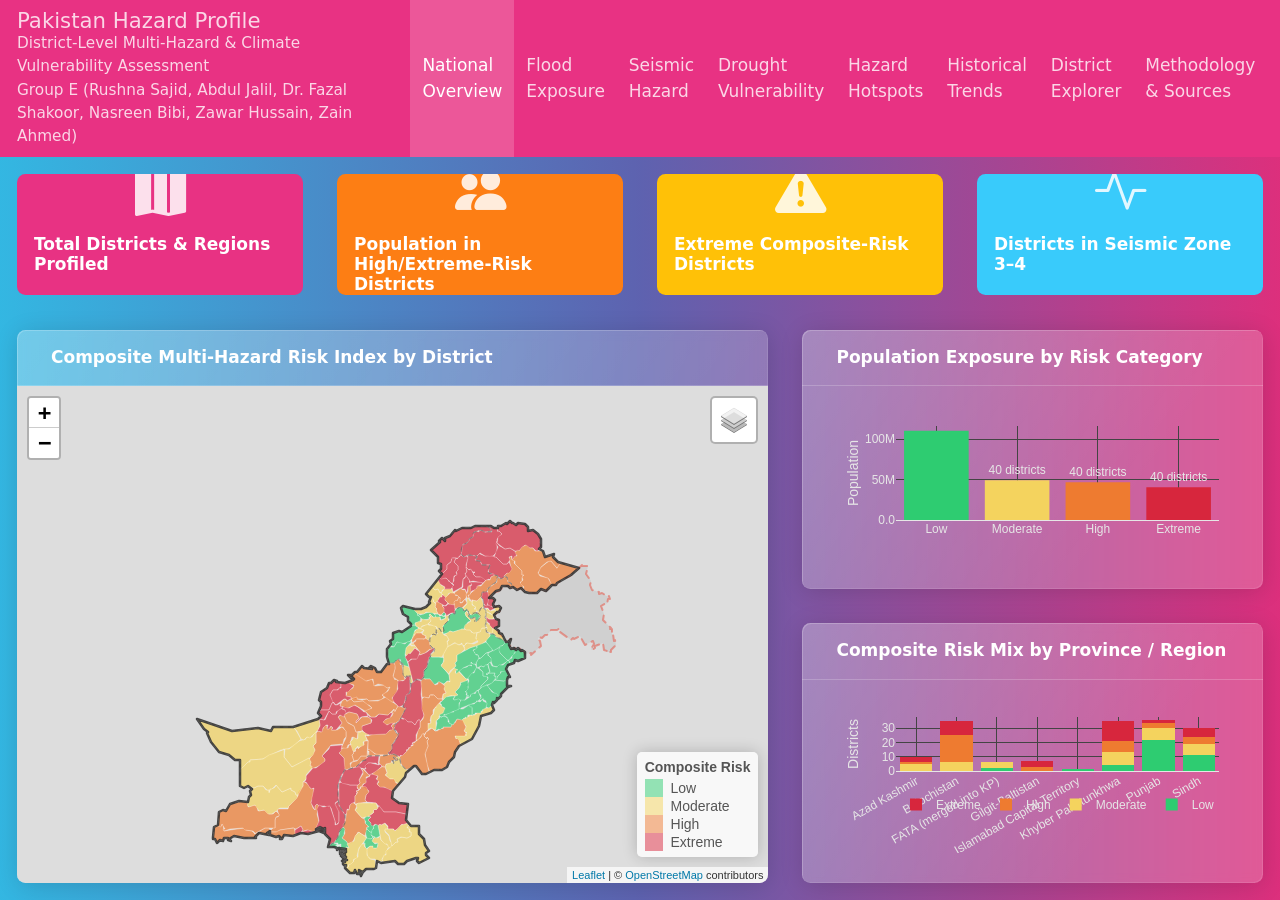
